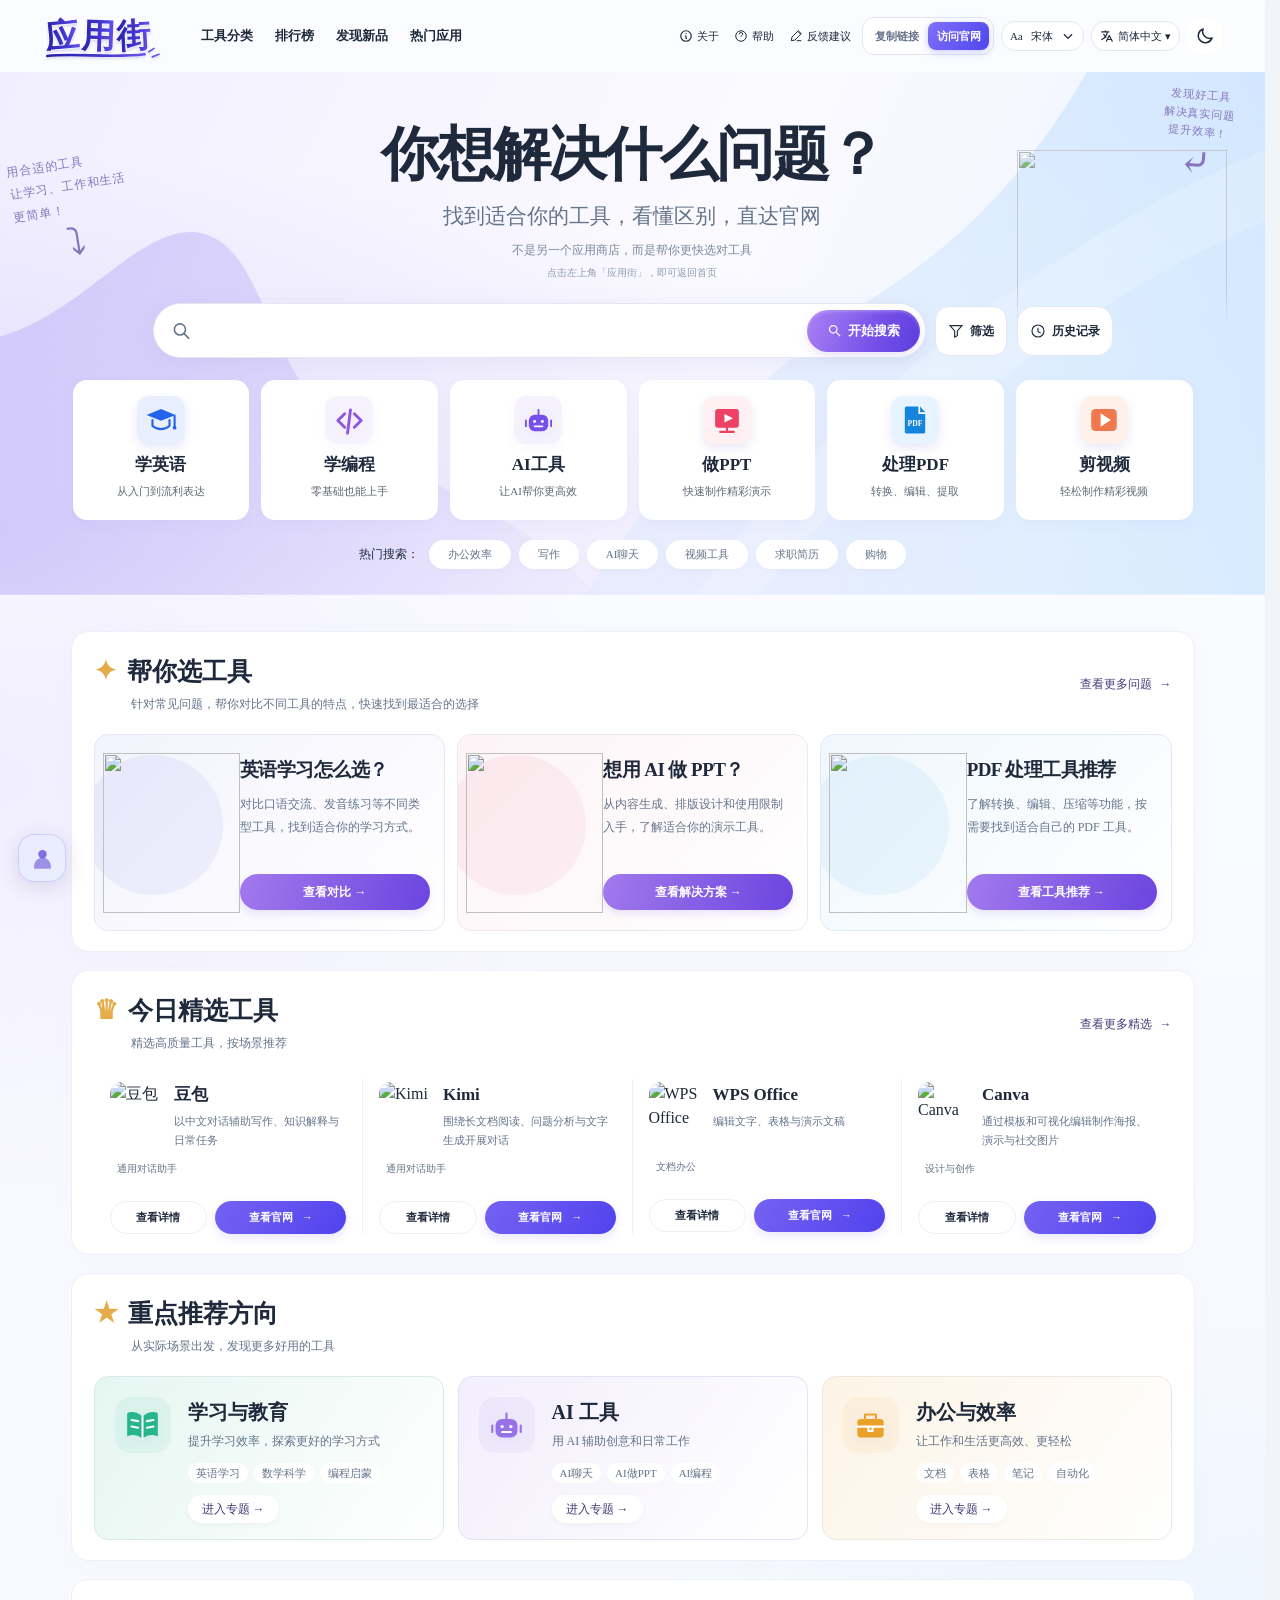
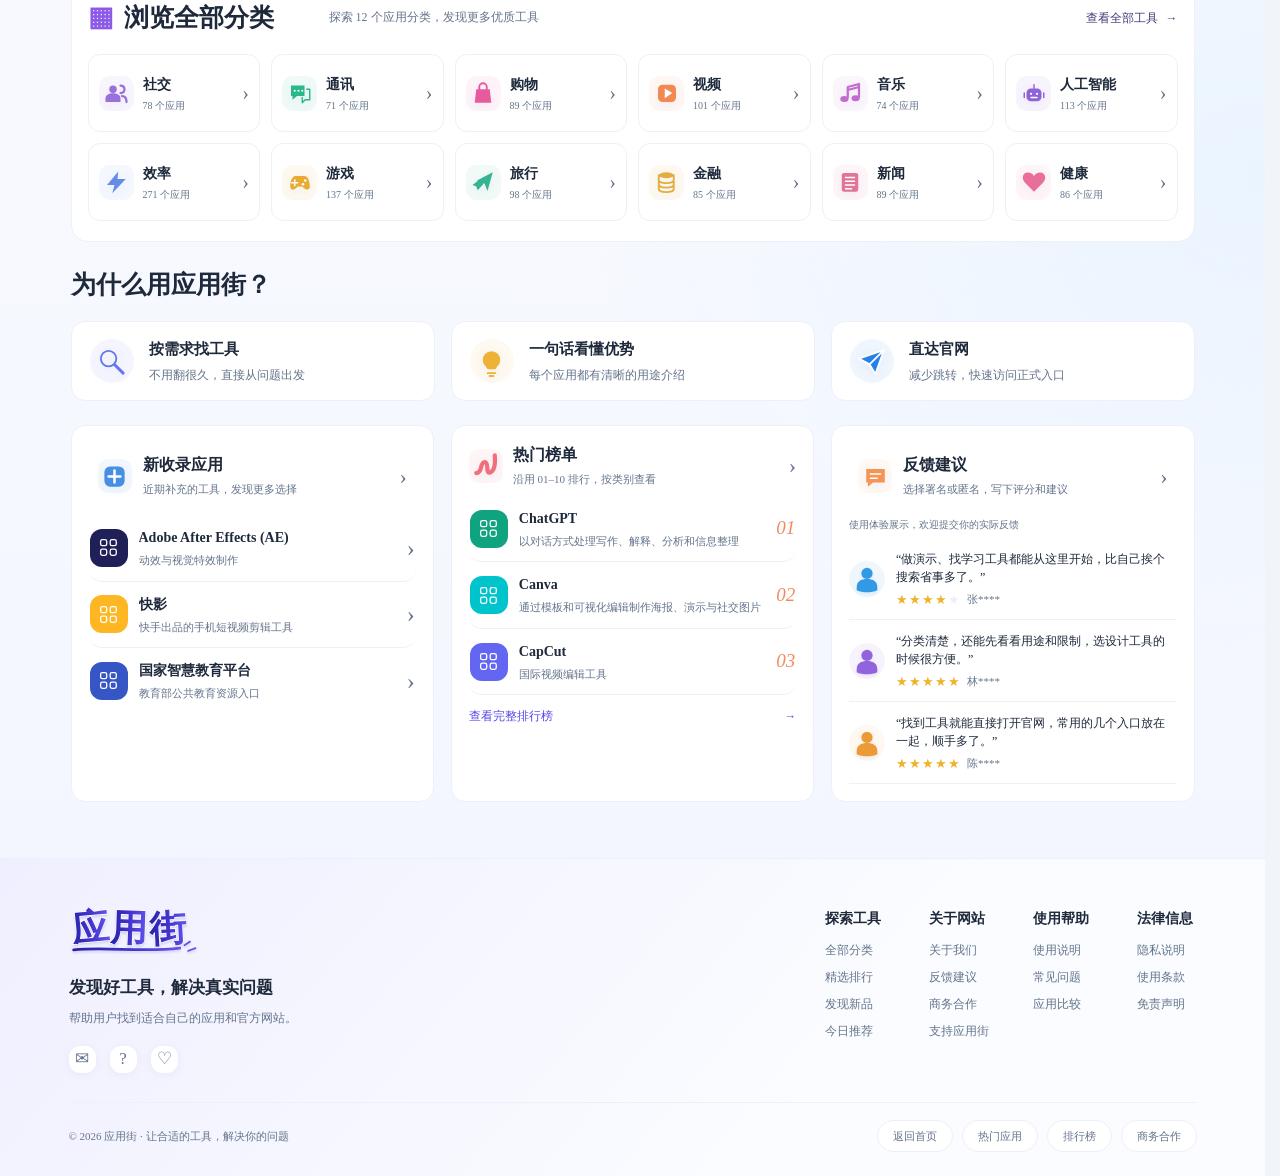
==== index.html @ 18d5fc71 "Add files via upload" ====
<!doctype html><html lang="zh"><head><meta charset="utf-8"><meta name="viewport" content="width=device-width,initial-scale=1"><meta name="appstreet-manifest" content="/assets/data/manifest-246caafa457c680b.json"><meta name="description" content="应用街汇集 AI、办公、学习、设计及生活应用。按需求搜索、比较用途与优缺点，直达应用官网。"><title>应用街 · 按需求找到合适的工具</title><link rel="icon" href="[data-uri]" type="image/png" sizes="32x32"><link rel="icon" href="[data-uri]" type="image/svg+xml"><link rel="apple-touch-icon" href="[data-uri]" sizes="180x180"><style>.app-boot{--boot-bg:#fafaff;--boot-wash:#ede9ff;--boot-ink:#6d6880;--boot-brand-start:#2720aa;--boot-brand-middle:#4335ce;--boot-brand-end:#6654ed;--boot-brand-outline:#fff;min-height:100vh;box-sizing:border-box;margin:0;padding:28px;display:flex;flex-direction:column;justify-content:center;align-items:center;gap:18px;background:radial-gradient(ellipse at 50% 47%,var(--boot-wash),transparent 54%),var(--boot-bg);color:var(--boot-ink);font:14px/1.7 'Songti SC','STSong',serif;text-align:center}
#app-loader{position:fixed;inset:0;z-index:20000;opacity:1;transition:opacity 180ms ease-out}#app-loader.is-leaving{opacity:0;pointer-events:none}.app-boot-logo{position:relative;width:96px;max-width:35vw;animation:app-boot-breathe 2.4s ease-in-out infinite}.app-boot-logo svg{display:block;width:100%;height:auto;filter:drop-shadow(0 4px 10px #6854c917)}.app-boot-logo:before{content:'';position:absolute;inset:-35px -14px;border-radius:50%;background:radial-gradient(ellipse,#a69af926,transparent 67%);z-index:-1}.app-boot p{margin:0}.app-boot-track{width:136px;max-width:48vw;height:3px;overflow:hidden;border-radius:6px;background:#a99ee531}.app-boot-track span{display:block;width:48px;height:100%;border-radius:inherit;background:linear-gradient(90deg,#a697f8,#6552e4);animation:app-boot-flow 1.55s ease-in-out infinite}.app-boot-dots{display:inline-flex;gap:3px;margin-left:3px}.app-boot-dots i{width:3px;height:3px;background:currentColor;border-radius:50%;animation:app-boot-dot 1.35s ease-in-out infinite}.app-boot-dots i:nth-child(2){animation-delay:.18s}.app-boot-dots i:nth-child(3){animation-delay:.36s}.app-boot-error .app-boot-logo{animation:none}.app-boot-error strong{font-size:18px;color:var(--boot-brand-start)}.app-boot-error button{border:1px solid #8b7bef;background:transparent;color:var(--boot-brand-start);padding:10px 22px;font:inherit;border-radius:16px;cursor:pointer}.app-boot-error button:focus-visible{outline:2px solid #8b7bef;outline-offset:4px}
[data-boot-theme="0"] .app-boot,[data-boot-theme="2"] .app-boot,[data-boot-theme="3"] .app-boot,[data-boot-theme="4"] .app-boot{--boot-bg:#171827;--boot-wash:#25253b;--boot-ink:#c4c1dc;--boot-brand-start:#eeeaff;--boot-brand-middle:#c3bbff;--boot-brand-end:#a19aff;--boot-brand-outline:#26243c}[data-boot-theme="2"] .app-boot{--boot-bg:#0c2030;--boot-wash:#15384c}[data-boot-theme="3"] .app-boot{--boot-bg:#21162e;--boot-wash:#362347}[data-boot-theme="4"] .app-boot{--boot-bg:#172433;--boot-wash:#25384e}
@keyframes app-boot-breathe{0%,100%{transform:translateY(0) scale(1)}50%{transform:translateY(-3px) scale(1.025)}}@keyframes app-boot-flow{0%{transform:translateX(-50px);opacity:.3}35%,65%{opacity:1}100%{transform:translateX(140px);opacity:.3}}@keyframes app-boot-dot{0%,75%,100%{opacity:.25}35%{opacity:1}}@media(prefers-reduced-motion:reduce){.app-boot-logo,.app-boot-track span,.app-boot-dots i{animation:none!important}.app-boot-track span{width:45%;margin:0 auto}#app-loader{transition:none}}
</style><script>try{var t=localStorage.getItem("appstreet.theme.v1");if(t!==null)document.documentElement.setAttribute("data-boot-theme",t);}catch(e){}if("scrollRestoration" in history)history.scrollRestoration="manual";window.scrollTo(0,0);</script><style>*, ::before, ::after {
  --tw-border-spacing-x: 0;
  --tw-border-spacing-y: 0;
  --tw-translate-x: 0;
  --tw-translate-y: 0;
  --tw-rotate: 0;
  --tw-skew-x: 0;
  --tw-skew-y: 0;
  --tw-scale-x: 1;
  --tw-scale-y: 1;
  --tw-pan-x:  ;
  --tw-pan-y:  ;
  --tw-pinch-zoom:  ;
  --tw-scroll-snap-strictness: proximity;
  --tw-gradient-from-position:  ;
  --tw-gradient-via-position:  ;
  --tw-gradient-to-position:  ;
  --tw-ordinal:  ;
  --tw-slashed-zero:  ;
  --tw-numeric-figure:  ;
  --tw-numeric-spacing:  ;
  --tw-numeric-fraction:  ;
  --tw-ring-inset:  ;
  --tw-ring-offset-width: 0px;
  --tw-ring-offset-color: #fff;
  --tw-ring-color: rgb(59 130 246 / 0.5);
  --tw-ring-offset-shadow: 0 0 #0000;
  --tw-ring-shadow: 0 0 #0000;
  --tw-shadow: 0 0 #0000;
  --tw-shadow-colored: 0 0 #0000;
  --tw-blur:  ;
  --tw-brightness:  ;
  --tw-contrast:  ;
  --tw-grayscale:  ;
  --tw-hue-rotate:  ;
  --tw-invert:  ;
  --tw-saturate:  ;
  --tw-sepia:  ;
  --tw-drop-shadow:  ;
  --tw-backdrop-blur:  ;
  --tw-backdrop-brightness:  ;
  --tw-backdrop-contrast:  ;
  --tw-backdrop-grayscale:  ;
  --tw-backdrop-hue-rotate:  ;
  --tw-backdrop-invert:  ;
  --tw-backdrop-opacity:  ;
  --tw-backdrop-saturate:  ;
  --tw-backdrop-sepia:  ;
  --tw-contain-size:  ;
  --tw-contain-layout:  ;
  --tw-contain-paint:  ;
  --tw-contain-style:  ;
}

::backdrop {
  --tw-border-spacing-x: 0;
  --tw-border-spacing-y: 0;
  --tw-translate-x: 0;
  --tw-translate-y: 0;
  --tw-rotate: 0;
  --tw-skew-x: 0;
  --tw-skew-y: 0;
  --tw-scale-x: 1;
  --tw-scale-y: 1;
  --tw-pan-x:  ;
  --tw-pan-y:  ;
  --tw-pinch-zoom:  ;
  --tw-scroll-snap-strictness: proximity;
  --tw-gradient-from-position:  ;
  --tw-gradient-via-position:  ;
  --tw-gradient-to-position:  ;
  --tw-ordinal:  ;
  --tw-slashed-zero:  ;
  --tw-numeric-figure:  ;
  --tw-numeric-spacing:  ;
  --tw-numeric-fraction:  ;
  --tw-ring-inset:  ;
  --tw-ring-offset-width: 0px;
  --tw-ring-offset-color: #fff;
  --tw-ring-color: rgb(59 130 246 / 0.5);
  --tw-ring-offset-shadow: 0 0 #0000;
  --tw-ring-shadow: 0 0 #0000;
  --tw-shadow: 0 0 #0000;
  --tw-shadow-colored: 0 0 #0000;
  --tw-blur:  ;
  --tw-brightness:  ;
  --tw-contrast:  ;
  --tw-grayscale:  ;
  --tw-hue-rotate:  ;
  --tw-invert:  ;
  --tw-saturate:  ;
  --tw-sepia:  ;
  --tw-drop-shadow:  ;
  --tw-backdrop-blur:  ;
  --tw-backdrop-brightness:  ;
  --tw-backdrop-contrast:  ;
  --tw-backdrop-grayscale:  ;
  --tw-backdrop-hue-rotate:  ;
  --tw-backdrop-invert:  ;
  --tw-backdrop-opacity:  ;
  --tw-backdrop-saturate:  ;
  --tw-backdrop-sepia:  ;
  --tw-contain-size:  ;
  --tw-contain-layout:  ;
  --tw-contain-paint:  ;
  --tw-contain-style:  ;
}/*
! tailwindcss v3.4.17 | MIT License | https://tailwindcss.com
*//*
1. Prevent padding and border from affecting element width. (https://github.com/mozdevs/cssremedy/issues/4)
2. Allow adding a border to an element by just adding a border-width. (https://github.com/tailwindcss/tailwindcss/pull/116)
*/

*,
::before,
::after {
  box-sizing: border-box; /* 1 */
  border-width: 0; /* 2 */
  border-style: solid; /* 2 */
  border-color: #e5e7eb; /* 2 */
}

::before,
::after {
  --tw-content: '';
}

/*
1. Use a consistent sensible line-height in all browsers.
2. Prevent adjustments of font size after orientation changes in iOS.
3. Use a more readable tab size.
4. Use the user's configured `sans` font-family by default.
5. Use the user's configured `sans` font-feature-settings by default.
6. Use the user's configured `sans` font-variation-settings by default.
7. Disable tap highlights on iOS
*/

html,
:host {
  line-height: 1.5; /* 1 */
  -webkit-text-size-adjust: 100%; /* 2 */
  -moz-tab-size: 4; /* 3 */
  tab-size: 4; /* 3 */
  font-family: ui-sans-serif, system-ui, sans-serif, "Apple Color Emoji", "Segoe UI Emoji", "Segoe UI Symbol", "Noto Color Emoji"; /* 4 */
  font-feature-settings: normal; /* 5 */
  font-variation-settings: normal; /* 6 */
  -webkit-tap-highlight-color: transparent; /* 7 */
}

/*
1. Remove the margin in all browsers.
2. Inherit line-height from `html` so users can set them as a class directly on the `html` element.
*/

body {
  margin: 0; /* 1 */
  line-height: inherit; /* 2 */
}

/*
1. Add the correct height in Firefox.
2. Correct the inheritance of border color in Firefox. (https://bugzilla.mozilla.org/show_bug.cgi?id=190655)
3. Ensure horizontal rules are visible by default.
*/

hr {
  height: 0; /* 1 */
  color: inherit; /* 2 */
  border-top-width: 1px; /* 3 */
}

/*
Add the correct text decoration in Chrome, Edge, and Safari.
*/

abbr:where([title]) {
  text-decoration: underline dotted;
}

/*
Remove the default font size and weight for headings.
*/

h1,
h2,
h3,
h4,
h5,
h6 {
  font-size: inherit;
  font-weight: inherit;
}

/*
Reset links to optimize for opt-in styling instead of opt-out.
*/

a {
  color: inherit;
  text-decoration: inherit;
}

/*
Add the correct font weight in Edge and Safari.
*/

b,
strong {
  font-weight: bolder;
}

/*
1. Use the user's configured `mono` font-family by default.
2. Use the user's configured `mono` font-feature-settings by default.
3. Use the user's configured `mono` font-variation-settings by default.
4. Correct the odd `em` font sizing in all browsers.
*/

code,
kbd,
samp,
pre {
  font-family: ui-monospace, SFMono-Regular, Menlo, Monaco, Consolas, "Liberation Mono", "Courier New", monospace; /* 1 */
  font-feature-settings: normal; /* 2 */
  font-variation-settings: normal; /* 3 */
  font-size: 1em; /* 4 */
}

/*
Add the correct font size in all browsers.
*/

small {
  font-size: 80%;
}

/*
Prevent `sub` and `sup` elements from affecting the line height in all browsers.
*/

sub,
sup {
  font-size: 75%;
  line-height: 0;
  position: relative;
  vertical-align: baseline;
}

sub {
  bottom: -0.25em;
}

sup {
  top: -0.5em;
}

/*
1. Remove text indentation from table contents in Chrome and Safari. (https://bugs.chromium.org/p/chromium/issues/detail?id=999088, https://bugs.webkit.org/show_bug.cgi?id=201297)
2. Correct table border color inheritance in all Chrome and Safari. (https://bugs.chromium.org/p/chromium/issues/detail?id=935729, https://bugs.webkit.org/show_bug.cgi?id=195016)
3. Remove gaps between table borders by default.
*/

table {
  text-indent: 0; /* 1 */
  border-color: inherit; /* 2 */
  border-collapse: collapse; /* 3 */
}

/*
1. Change the font styles in all browsers.
2. Remove the margin in Firefox and Safari.
3. Remove default padding in all browsers.
*/

button,
input,
optgroup,
select,
textarea {
  font-family: inherit; /* 1 */
  font-feature-settings: inherit; /* 1 */
  font-variation-settings: inherit; /* 1 */
  font-size: 100%; /* 1 */
  font-weight: inherit; /* 1 */
  line-height: inherit; /* 1 */
  letter-spacing: inherit; /* 1 */
  color: inherit; /* 1 */
  margin: 0; /* 2 */
  padding: 0; /* 3 */
}

/*
Remove the inheritance of text transform in Edge and Firefox.
*/

button,
select {
  text-transform: none;
}

/*
1. Correct the inability to style clickable types in iOS and Safari.
2. Remove default button styles.
*/

button,
input:where([type='button']),
input:where([type='reset']),
input:where([type='submit']) {
  -webkit-appearance: button; /* 1 */
  background-color: transparent; /* 2 */
  background-image: none; /* 2 */
}

/*
Use the modern Firefox focus style for all focusable elements.
*/

:-moz-focusring {
  outline: auto;
}

/*
Remove the additional `:invalid` styles in Firefox. (https://github.com/mozilla/gecko-dev/blob/2f9eacd9d3d995c937b4251a5557d95d494c9be1/layout/style/res/forms.css#L728-L737)
*/

:-moz-ui-invalid {
  box-shadow: none;
}

/*
Add the correct vertical alignment in Chrome and Firefox.
*/

progress {
  vertical-align: baseline;
}

/*
Correct the cursor style of increment and decrement buttons in Safari.
*/

::-webkit-inner-spin-button,
::-webkit-outer-spin-button {
  height: auto;
}

/*
1. Correct the odd appearance in Chrome and Safari.
2. Correct the outline style in Safari.
*/

[type='search'] {
  -webkit-appearance: textfield; /* 1 */
  outline-offset: -2px; /* 2 */
}

/*
Remove the inner padding in Chrome and Safari on macOS.
*/

::-webkit-search-decoration {
  -webkit-appearance: none;
}

/*
1. Correct the inability to style clickable types in iOS and Safari.
2. Change font properties to `inherit` in Safari.
*/

::-webkit-file-upload-button {
  -webkit-appearance: button; /* 1 */
  font: inherit; /* 2 */
}

/*
Add the correct display in Chrome and Safari.
*/

summary {
  display: list-item;
}

/*
Removes the default spacing and border for appropriate elements.
*/

blockquote,
dl,
dd,
h1,
h2,
h3,
h4,
h5,
h6,
hr,
figure,
p,
pre {
  margin: 0;
}

fieldset {
  margin: 0;
  padding: 0;
}

legend {
  padding: 0;
}

ol,
ul,
menu {
  list-style: none;
  margin: 0;
  padding: 0;
}

/*
Reset default styling for dialogs.
*/
dialog {
  padding: 0;
}

/*
Prevent resizing textareas horizontally by default.
*/

textarea {
  resize: vertical;
}

/*
1. Reset the default placeholder opacity in Firefox. (https://github.com/tailwindlabs/tailwindcss/issues/3300)
2. Set the default placeholder color to the user's configured gray 400 color.
*/

input::placeholder,
textarea::placeholder {
  opacity: 1; /* 1 */
  color: #9ca3af; /* 2 */
}

/*
Set the default cursor for buttons.
*/

button,
[role="button"] {
  cursor: pointer;
}

/*
Make sure disabled buttons don't get the pointer cursor.
*/
:disabled {
  cursor: default;
}

/*
1. Make replaced elements `display: block` by default. (https://github.com/mozdevs/cssremedy/issues/14)
2. Add `vertical-align: middle` to align replaced elements more sensibly by default. (https://github.com/jensimmons/cssremedy/issues/14#issuecomment-634934210)
   This can trigger a poorly considered lint error in some tools but is included by design.
*/

img,
svg,
video,
canvas,
audio,
iframe,
embed,
object {
  display: block; /* 1 */
  vertical-align: middle; /* 2 */
}

/*
Constrain images and videos to the parent width and preserve their intrinsic aspect ratio. (https://github.com/mozdevs/cssremedy/issues/14)
*/

img,
video {
  max-width: 100%;
  height: auto;
}

/* Make elements with the HTML hidden attribute stay hidden by default */
[hidden]:where(:not([hidden="until-found"])) {
  display: none;
}.container {
  width: 100%;
}@media (min-width: 640px) {

  .container {
    max-width: 640px;
  }
}@media (min-width: 768px) {

  .container {
    max-width: 768px;
  }
}@media (min-width: 1024px) {

  .container {
    max-width: 1024px;
  }
}@media (min-width: 1280px) {

  .container {
    max-width: 1280px;
  }
}@media (min-width: 1536px) {

  .container {
    max-width: 1536px;
  }
}.sr-only {
  position: absolute;
  width: 1px;
  height: 1px;
  padding: 0;
  margin: -1px;
  overflow: hidden;
  clip: rect(0, 0, 0, 0);
  white-space: nowrap;
  border-width: 0;
}.pointer-events-none {
  pointer-events: none;
}.\!visible {
  visibility: visible !important;
}.visible {
  visibility: visible;
}.static {
  position: static;
}.fixed {
  position: fixed;
}.absolute {
  position: absolute;
}.relative {
  position: relative;
}.sticky {
  position: sticky;
}.bottom-3 {
  bottom: 0.75rem;
}.left-3 {
  left: 0.75rem;
}.right-0 {
  right: 0px;
}.right-3 {
  right: 0.75rem;
}.top-0 {
  top: 0px;
}.top-1\/2 {
  top: 50%;
}.top-full {
  top: 100%;
}.isolate {
  isolation: isolate;
}.z-10 {
  z-index: 10;
}.z-30 {
  z-index: 30;
}.z-40 {
  z-index: 40;
}.z-50 {
  z-index: 50;
}.mx-auto {
  margin-left: auto;
  margin-right: auto;
}.my-4 {
  margin-top: 1rem;
  margin-bottom: 1rem;
}.my-8 {
  margin-top: 2rem;
  margin-bottom: 2rem;
}.mb-1 {
  margin-bottom: 0.25rem;
}.mb-2 {
  margin-bottom: 0.5rem;
}.mb-3 {
  margin-bottom: 0.75rem;
}.mb-4 {
  margin-bottom: 1rem;
}.mb-5 {
  margin-bottom: 1.25rem;
}.mb-6 {
  margin-bottom: 1.5rem;
}.mb-8 {
  margin-bottom: 2rem;
}.ml-2 {
  margin-left: 0.5rem;
}.ml-auto {
  margin-left: auto;
}.mt-1 {
  margin-top: 0.25rem;
}.mt-2 {
  margin-top: 0.5rem;
}.mt-3 {
  margin-top: 0.75rem;
}.mt-4 {
  margin-top: 1rem;
}.mt-5 {
  margin-top: 1.25rem;
}.line-clamp-2 {
  overflow: hidden;
  display: -webkit-box;
  -webkit-box-orient: vertical;
  -webkit-line-clamp: 2;
}.block {
  display: block;
}.inline-block {
  display: inline-block;
}.flex {
  display: flex;
}.inline-flex {
  display: inline-flex;
}.table {
  display: table;
}.flow-root {
  display: flow-root;
}.grid {
  display: grid;
}.hidden {
  display: none;
}.h-1 {
  height: 0.25rem;
}.h-10 {
  height: 2.5rem;
}.h-16 {
  height: 4rem;
}.h-24 {
  height: 6rem;
}.h-28 {
  height: 7rem;
}.h-3\.5 {
  height: 0.875rem;
}.h-4 {
  height: 1rem;
}.h-48 {
  height: 12rem;
}.h-6 {
  height: 1.5rem;
}.h-7 {
  height: 1.75rem;
}.h-8 {
  height: 2rem;
}.h-9 {
  height: 2.25rem;
}.max-h-80 {
  max-height: 20rem;
}.min-h-\[44px\] {
  min-height: 44px;
}.min-h-screen {
  min-height: 100vh;
}.w-10 {
  width: 2.5rem;
}.w-16 {
  width: 4rem;
}.w-28 {
  width: 7rem;
}.w-3\.5 {
  width: 0.875rem;
}.w-4 {
  width: 1rem;
}.w-6 {
  width: 1.5rem;
}.w-7 {
  width: 1.75rem;
}.w-8 {
  width: 2rem;
}.w-9 {
  width: 2.25rem;
}.w-full {
  width: 100%;
}.min-w-0 {
  min-width: 0px;
}.min-w-\[68px\] {
  min-width: 68px;
}.min-w-\[96px\] {
  min-width: 96px;
}.max-w-32 {
  max-width: 8rem;
}.max-w-5xl {
  max-width: 64rem;
}.max-w-7xl {
  max-width: 80rem;
}.max-w-\[calc\(100vw-24px\)\] {
  max-width: calc(100vw - 24px);
}.flex-1 {
  flex: 1 1 0%;
}.flex-shrink-0 {
  flex-shrink: 0;
}.shrink-0 {
  flex-shrink: 0;
}.-translate-y-1\/2 {
  --tw-translate-y: -50%;
  transform: translate(var(--tw-translate-x), var(--tw-translate-y)) rotate(var(--tw-rotate)) skewX(var(--tw-skew-x)) skewY(var(--tw-skew-y)) scaleX(var(--tw-scale-x)) scaleY(var(--tw-scale-y));
}.transform {
  transform: translate(var(--tw-translate-x), var(--tw-translate-y)) rotate(var(--tw-rotate)) skewX(var(--tw-skew-x)) skewY(var(--tw-skew-y)) scaleX(var(--tw-scale-x)) scaleY(var(--tw-scale-y));
}.cursor-pointer {
  cursor: pointer;
}.resize {
  resize: both;
}.grid-cols-1 {
  grid-template-columns: repeat(1, minmax(0, 1fr));
}.grid-cols-2 {
  grid-template-columns: repeat(2, minmax(0, 1fr));
}.grid-cols-\[auto_minmax\(0\2c 1fr\)\] {
  grid-template-columns: auto minmax(0,1fr);
}.flex-row {
  flex-direction: row;
}.flex-col {
  flex-direction: column;
}.flex-wrap {
  flex-wrap: wrap;
}.flex-nowrap {
  flex-wrap: nowrap;
}.items-start {
  align-items: flex-start;
}.items-end {
  align-items: flex-end;
}.items-center {
  align-items: center;
}.items-stretch {
  align-items: stretch;
}.justify-end {
  justify-content: flex-end;
}.justify-center {
  justify-content: center;
}.justify-between {
  justify-content: space-between;
}.gap-1 {
  gap: 0.25rem;
}.gap-1\.5 {
  gap: 0.375rem;
}.gap-2 {
  gap: 0.5rem;
}.gap-3 {
  gap: 0.75rem;
}.gap-4 {
  gap: 1rem;
}.gap-5 {
  gap: 1.25rem;
}.gap-x-8 {
  column-gap: 2rem;
}.gap-y-6 {
  row-gap: 1.5rem;
}.self-end {
  align-self: flex-end;
}.overflow-hidden {
  overflow: hidden;
}.overflow-x-auto {
  overflow-x: auto;
}.overflow-y-auto {
  overflow-y: auto;
}.overflow-x-hidden {
  overflow-x: hidden;
}.truncate {
  overflow: hidden;
  text-overflow: ellipsis;
  white-space: nowrap;
}.whitespace-nowrap {
  white-space: nowrap;
}.break-words {
  overflow-wrap: break-word;
}.break-all {
  word-break: break-all;
}.rounded {
  border-radius: 0.25rem;
}.rounded-2xl {
  border-radius: 1rem;
}.rounded-3xl {
  border-radius: 1.5rem;
}.rounded-full {
  border-radius: 9999px;
}.rounded-lg {
  border-radius: 0.5rem;
}.rounded-xl {
  border-radius: 0.75rem;
}.border {
  border-width: 1px;
}.border-b {
  border-bottom-width: 1px;
}.border-t {
  border-top-width: 1px;
}.bg-indigo-400 {
  --tw-bg-opacity: 1;
  background-color: rgb(129 140 248 / var(--tw-bg-opacity, 1));
}.p-0 {
  padding: 0px;
}.p-1 {
  padding: 0.25rem;
}.p-2 {
  padding: 0.5rem;
}.p-3 {
  padding: 0.75rem;
}.p-4 {
  padding: 1rem;
}.p-5 {
  padding: 1.25rem;
}.p-6 {
  padding: 1.5rem;
}.p-7 {
  padding: 1.75rem;
}.px-2 {
  padding-left: 0.5rem;
  padding-right: 0.5rem;
}.px-3 {
  padding-left: 0.75rem;
  padding-right: 0.75rem;
}.px-3\.5 {
  padding-left: 0.875rem;
  padding-right: 0.875rem;
}.px-4 {
  padding-left: 1rem;
  padding-right: 1rem;
}.px-5 {
  padding-left: 1.25rem;
  padding-right: 1.25rem;
}.px-6 {
  padding-left: 1.5rem;
  padding-right: 1.5rem;
}.py-0\.5 {
  padding-top: 0.125rem;
  padding-bottom: 0.125rem;
}.py-1 {
  padding-top: 0.25rem;
  padding-bottom: 0.25rem;
}.py-1\.5 {
  padding-top: 0.375rem;
  padding-bottom: 0.375rem;
}.py-16 {
  padding-top: 4rem;
  padding-bottom: 4rem;
}.py-2 {
  padding-top: 0.5rem;
  padding-bottom: 0.5rem;
}.py-2\.5 {
  padding-top: 0.625rem;
  padding-bottom: 0.625rem;
}.py-24 {
  padding-top: 6rem;
  padding-bottom: 6rem;
}.py-3 {
  padding-top: 0.75rem;
  padding-bottom: 0.75rem;
}.py-4 {
  padding-top: 1rem;
  padding-bottom: 1rem;
}.py-6 {
  padding-top: 1.5rem;
  padding-bottom: 1.5rem;
}.py-8 {
  padding-top: 2rem;
  padding-bottom: 2rem;
}.pb-2 {
  padding-bottom: 0.5rem;
}.pb-5 {
  padding-bottom: 1.25rem;
}.pl-10 {
  padding-left: 2.5rem;
}.pr-3 {
  padding-right: 0.75rem;
}.pr-4 {
  padding-right: 1rem;
}.pt-3 {
  padding-top: 0.75rem;
}.pt-4 {
  padding-top: 1rem;
}.pt-5 {
  padding-top: 1.25rem;
}.text-left {
  text-align: left;
}.text-center {
  text-align: center;
}.text-2xl {
  font-size: 1.5rem;
  line-height: 2rem;
}.text-3xl {
  font-size: 1.875rem;
  line-height: 2.25rem;
}.text-base {
  font-size: 1rem;
  line-height: 1.5rem;
}.text-lg {
  font-size: 1.125rem;
  line-height: 1.75rem;
}.text-sm {
  font-size: 0.875rem;
  line-height: 1.25rem;
}.text-xl {
  font-size: 1.25rem;
  line-height: 1.75rem;
}.text-xs {
  font-size: 0.75rem;
  line-height: 1rem;
}.font-black {
  font-weight: 900;
}.font-bold {
  font-weight: 700;
}.font-medium {
  font-weight: 500;
}.font-semibold {
  font-weight: 600;
}.leading-5 {
  line-height: 1.25rem;
}.leading-6 {
  line-height: 1.5rem;
}.leading-7 {
  line-height: 1.75rem;
}.leading-snug {
  line-height: 1.375;
}.leading-tight {
  line-height: 1.25;
}.tracking-widest {
  letter-spacing: 0.1em;
}.text-amber-700 {
  --tw-text-opacity: 1;
  color: rgb(180 83 9 / var(--tw-text-opacity, 1));
}.text-indigo-500 {
  --tw-text-opacity: 1;
  color: rgb(99 102 241 / var(--tw-text-opacity, 1));
}.text-white {
  --tw-text-opacity: 1;
  color: rgb(255 255 255 / var(--tw-text-opacity, 1));
}.underline {
  text-decoration-line: underline;
}.opacity-40 {
  opacity: 0.4;
}.shadow-2xl {
  --tw-shadow: 0 25px 50px -12px rgb(0 0 0 / 0.25);
  --tw-shadow-colored: 0 25px 50px -12px var(--tw-shadow-color);
  box-shadow: var(--tw-ring-offset-shadow, 0 0 #0000), var(--tw-ring-shadow, 0 0 #0000), var(--tw-shadow);
}.shadow-md {
  --tw-shadow: 0 4px 6px -1px rgb(0 0 0 / 0.1), 0 2px 4px -2px rgb(0 0 0 / 0.1);
  --tw-shadow-colored: 0 4px 6px -1px var(--tw-shadow-color), 0 2px 4px -2px var(--tw-shadow-color);
  box-shadow: var(--tw-ring-offset-shadow, 0 0 #0000), var(--tw-ring-shadow, 0 0 #0000), var(--tw-shadow);
}.shadow-sm {
  --tw-shadow: 0 1px 2px 0 rgb(0 0 0 / 0.05);
  --tw-shadow-colored: 0 1px 2px 0 var(--tw-shadow-color);
  box-shadow: var(--tw-ring-offset-shadow, 0 0 #0000), var(--tw-ring-shadow, 0 0 #0000), var(--tw-shadow);
}.shadow-xl {
  --tw-shadow: 0 20px 25px -5px rgb(0 0 0 / 0.1), 0 8px 10px -6px rgb(0 0 0 / 0.1);
  --tw-shadow-colored: 0 20px 25px -5px var(--tw-shadow-color), 0 8px 10px -6px var(--tw-shadow-color);
  box-shadow: var(--tw-ring-offset-shadow, 0 0 #0000), var(--tw-ring-shadow, 0 0 #0000), var(--tw-shadow);
}.outline-none {
  outline: 2px solid transparent;
  outline-offset: 2px;
}.outline {
  outline-style: solid;
}.blur {
  --tw-blur: blur(8px);
  filter: var(--tw-blur) var(--tw-brightness) var(--tw-contrast) var(--tw-grayscale) var(--tw-hue-rotate) var(--tw-invert) var(--tw-saturate) var(--tw-sepia) var(--tw-drop-shadow);
}.drop-shadow {
  --tw-drop-shadow: drop-shadow(0 1px 2px rgb(0 0 0 / 0.1)) drop-shadow(0 1px 1px rgb(0 0 0 / 0.06));
  filter: var(--tw-blur) var(--tw-brightness) var(--tw-contrast) var(--tw-grayscale) var(--tw-hue-rotate) var(--tw-invert) var(--tw-saturate) var(--tw-sepia) var(--tw-drop-shadow);
}.filter {
  filter: var(--tw-blur) var(--tw-brightness) var(--tw-contrast) var(--tw-grayscale) var(--tw-hue-rotate) var(--tw-invert) var(--tw-saturate) var(--tw-sepia) var(--tw-drop-shadow);
}.transition {
  transition-property: color, background-color, border-color, text-decoration-color, fill, stroke, opacity, box-shadow, transform, filter, backdrop-filter;
  transition-timing-function: cubic-bezier(0.4, 0, 0.2, 1);
  transition-duration: 150ms;
}.transition-all {
  transition-property: all;
  transition-timing-function: cubic-bezier(0.4, 0, 0.2, 1);
  transition-duration: 150ms;
}.transition-colors {
  transition-property: color, background-color, border-color, text-decoration-color, fill, stroke;
  transition-timing-function: cubic-bezier(0.4, 0, 0.2, 1);
  transition-duration: 150ms;
}.transition-opacity {
  transition-property: opacity;
  transition-timing-function: cubic-bezier(0.4, 0, 0.2, 1);
  transition-duration: 150ms;
}.transition-transform {
  transition-property: transform;
  transition-timing-function: cubic-bezier(0.4, 0, 0.2, 1);
  transition-duration: 150ms;
}.ease-out {
  transition-timing-function: cubic-bezier(0, 0, 0.2, 1);
}.hover\:-translate-y-0\.5:hover {
  --tw-translate-y: -0.125rem;
  transform: translate(var(--tw-translate-x), var(--tw-translate-y)) rotate(var(--tw-rotate)) skewX(var(--tw-skew-x)) skewY(var(--tw-skew-y)) scaleX(var(--tw-scale-x)) scaleY(var(--tw-scale-y));
}.hover\:bg-indigo-500:hover {
  --tw-bg-opacity: 1;
  background-color: rgb(99 102 241 / var(--tw-bg-opacity, 1));
}.hover\:opacity-60:hover {
  opacity: 0.6;
}.hover\:opacity-75:hover {
  opacity: 0.75;
}.hover\:opacity-80:hover {
  opacity: 0.8;
}.hover\:opacity-90:hover {
  opacity: 0.9;
}.hover\:shadow-md:hover {
  --tw-shadow: 0 4px 6px -1px rgb(0 0 0 / 0.1), 0 2px 4px -2px rgb(0 0 0 / 0.1);
  --tw-shadow-colored: 0 4px 6px -1px var(--tw-shadow-color), 0 2px 4px -2px var(--tw-shadow-color);
  box-shadow: var(--tw-ring-offset-shadow, 0 0 #0000), var(--tw-ring-shadow, 0 0 #0000), var(--tw-shadow);
}.focus-visible\:ring-2:focus-visible {
  --tw-ring-offset-shadow: var(--tw-ring-inset) 0 0 0 var(--tw-ring-offset-width) var(--tw-ring-offset-color);
  --tw-ring-shadow: var(--tw-ring-inset) 0 0 0 calc(2px + var(--tw-ring-offset-width)) var(--tw-ring-color);
  box-shadow: var(--tw-ring-offset-shadow), var(--tw-ring-shadow), var(--tw-shadow, 0 0 #0000);
}.focus-visible\:ring-indigo-300:focus-visible {
  --tw-ring-opacity: 1;
  --tw-ring-color: rgb(165 180 252 / var(--tw-ring-opacity, 1));
}.focus-visible\:ring-offset-2:focus-visible {
  --tw-ring-offset-width: 2px;
}.disabled\:opacity-40:disabled {
  opacity: 0.4;
}@media (min-width: 640px) {

  .sm\:bottom-5 {
    bottom: 1.25rem;
  }

  .sm\:right-5 {
    right: 1.25rem;
  }

  .sm\:inline {
    display: inline;
  }

  .sm\:hidden {
    display: none;
  }

  .sm\:h-36 {
    height: 9rem;
  }

  .sm\:grid-cols-2 {
    grid-template-columns: repeat(2, minmax(0, 1fr));
  }

  .sm\:grid-cols-3 {
    grid-template-columns: repeat(3, minmax(0, 1fr));
  }

  .sm\:flex-row {
    flex-direction: row;
  }

  .sm\:gap-3 {
    gap: 0.75rem;
  }

  .sm\:self-center {
    align-self: center;
  }

  .sm\:p-12 {
    padding: 3rem;
  }

  .sm\:p-5 {
    padding: 1.25rem;
  }

  .sm\:p-6 {
    padding: 1.5rem;
  }

  .sm\:p-9 {
    padding: 2.25rem;
  }

  .sm\:px-3 {
    padding-left: 0.75rem;
    padding-right: 0.75rem;
  }

  .sm\:text-2xl {
    font-size: 1.5rem;
    line-height: 2rem;
  }

  .sm\:text-3xl {
    font-size: 1.875rem;
    line-height: 2.25rem;
  }

  .sm\:text-4xl {
    font-size: 2.25rem;
    line-height: 2.5rem;
  }

  .sm\:text-lg {
    font-size: 1.125rem;
    line-height: 1.75rem;
  }

  .sm\:text-sm {
    font-size: 0.875rem;
    line-height: 1.25rem;
  }
}@media (min-width: 768px) {

  .md\:col-span-2 {
    grid-column: span 2 / span 2;
  }

  .md\:grid-cols-2 {
    grid-template-columns: repeat(2, minmax(0, 1fr));
  }

  .md\:gap-6 {
    gap: 1.5rem;
  }
}@media (min-width: 1024px) {

  .lg\:grid-cols-2 {
    grid-template-columns: repeat(2, minmax(0, 1fr));
  }

  .lg\:grid-cols-6 {
    grid-template-columns: repeat(6, minmax(0, 1fr));
  }
}@media (min-width: 1280px) {

  .xl\:grid-cols-3 {
    grid-template-columns: repeat(3, minmax(0, 1fr));
  }
}

        [data-custom-font="true"], [data-custom-font="true"] * { font-family:var(--navigator-font) !important; }
        html { scrollbar-gutter: stable; background-color: var(--navigator-page-bg, #f1f5f9); }
        .site-surface { transition:none !important; }
        [data-settings-trigger]{transform:none!important}
        .header-about-control[aria-current="page"]{background:#818CF8!important;border-color:#818CF8!important;color:#fff!important}
        .header-help-control[aria-expanded="true"],.header-feedback-control[aria-expanded="true"],.header-sponsor-control[aria-expanded="true"]{background:#818CF8!important;border-color:#818CF8!important;color:#fff!important}

        /* Keep the layout width while allowing the modal backdrop to cover the viewport edge. */
        html:has(dialog[open]) { scrollbar-gutter:auto; padding-right:var(--modal-scrollbar-gap, 0px); }
        .app-detail-dialog::backdrop { background:rgba(15,23,42,.62); backdrop-filter:blur(6px); }
        .app-detail-dialog { overscroll-behavior:contain; }
        .app-info-dialog[open] { animation:app-details-open 220ms cubic-bezier(.22,1,.36,1) both; }
        .app-info-dialog[open]::backdrop { animation:app-details-backdrop-in 220ms ease both; }
        .app-info-dialog.is-closing[open] { animation:app-details-close 220ms ease both; pointer-events:none; }
        .app-info-dialog.is-closing[open]::backdrop { animation:app-details-backdrop-out 220ms ease both; }
        @keyframes app-details-open { from {opacity:0;transform:translateY(16px) scale(.97);} to {opacity:1;transform:translateY(0) scale(1);} }
        @keyframes app-details-close { from {opacity:1;transform:translateY(0) scale(1);} to {opacity:0;transform:translateY(12px) scale(.97);} }
        @keyframes app-details-backdrop-in { from {opacity:0;} to {opacity:1;} }
        @keyframes app-details-backdrop-out { from {opacity:1;} to {opacity:0;} }
        @media (prefers-reduced-motion:reduce) { .app-info-dialog[open],.app-info-dialog[open]::backdrop { animation:none; } }
        .compare-card-grid > [data-compare-card] { display:grid; grid-template-rows:subgrid; grid-row:span 6; row-gap:12px; }
        .compare-fields { display:contents; }
        @media (min-width: 768px) { .compare-card-grid[data-three="true"] { grid-template-columns:repeat(3,minmax(260px,1fr)); } }


        .site-title { line-height:0; }
        .brand-mark { display:block; width:144px; height:60px; filter:drop-shadow(0 2px 1px rgba(49,38,158,.14)); }
        .brand-mark text { font-family:'Songti SC','STSong','Noto Serif CJK SC',serif !important; font-weight:900; }
        .site-header { padding-top:24px; padding-bottom:12px; }
        .header-main { display:flex; align-items:center; flex-wrap:wrap; gap:10px 18px; margin-bottom:24px; }
        .header-nav-slot { display:flow-root; }
        .header-main.is-floating { position:fixed; top:10px; left:50%; transform:translateX(-50%); width:calc(100% - 64px); max-width:1180px; margin:0; padding:6px 14px; gap:8px 12px; border:1px solid var(--floating-nav-border); border-radius:32px; background:var(--floating-nav-bg); box-shadow:0 6px 22px rgba(24,32,64,.12); backdrop-filter:blur(20px); z-index:60; }
        .header-main.is-floating .brand-mark { width:96px; height:auto; }
        .header-main.is-floating .home-nav { margin-left:8px; gap:0; }
        .header-main.is-floating .home-options { margin-bottom:0; gap:8px; }
        .header-main.is-floating button { font-size:11px; padding:6px 8px; }
        @keyframes floating-nav-in { from { opacity:.45; transform:translate(-50%,-10px); } to { opacity:1; transform:translate(-50%,0); } }
        @media (max-width:639px) {
          .header-main.is-floating { top:8px; width:calc(100% - 20px); padding:8px 14px; border-radius:26px; }
          .header-main.is-floating[data-menu-open="true"] { max-height:calc(100svh - 24px); overflow-y:auto; }
        }
        @media (prefers-reduced-motion:reduce) { .header-main.is-floating { animation:none; } }
        .home-mobile-toggle { display:none; align-items:center; justify-content:center; width:44px; height:44px; padding:0; line-height:0; }
        .home-nav,.home-options { display:flex; }
        .home-nav { margin-left:20px; }
        .about-page { max-width:1080px; margin:0 auto; }
        .about-hero { min-height:340px; padding:52px 58px; display:flex; align-items:center; }
        .about-hero-inner { position:relative; z-index:1; max-width:760px; }
        .about-hero h2 { font-size:clamp(34px,4.2vw,56px); line-height:1.14; margin-bottom:20px; }
        .about-hero .about-intro { max-width:680px; font-size:16px; line-height:1.85; }
        .about-hero .about-actions { display:flex; flex-wrap:wrap; gap:12px; margin-top:28px; }
        .about-hero .about-actions button { min-height:46px; padding:0 20px; }
        .about-steps { padding:28px 32px; }
        .about-steps-grid { display:grid; grid-template-columns:repeat(3,minmax(0,1fr)); gap:28px; }
        .about-feature-grid { display:grid; grid-template-columns:repeat(2,minmax(0,1fr)); gap:16px; }
        .category-results-enter { animation:category-results-in 240ms cubic-bezier(.22,1,.36,1) both; }
        @keyframes category-results-in { from { opacity:.35; transform:translateY(8px); } to { opacity:1; transform:translateY(0); } }
        .results-motion-learn { animation:results-learn 260ms ease-out both; }
        .results-motion-slides { animation:results-slides 260ms ease-out both; }
        .results-motion-resume { animation:results-resume 260ms ease-out both; }
        .results-motion-sheets { animation:results-sheets 260ms ease-out both; }
        .results-motion-video { animation:results-video 260ms ease-out both; }
        .results-motion-pdf { animation:results-pdf 260ms ease-out both; }
        .results-motion-search { animation:results-search 260ms ease-out both; }
        .results-motion-category,.results-motion-shortcut { animation:results-category 260ms ease-out both; }
        @keyframes results-learn { from {opacity:.15;transform:translateY(14px)} to {opacity:1;transform:translateY(0)} }
        @keyframes results-slides { from {opacity:.15;transform:translateX(-18px)} to {opacity:1;transform:translateX(0)} }
        @keyframes results-resume { from {opacity:.15;transform:scale(.96)} to {opacity:1;transform:scale(1)} }
        @keyframes results-sheets { from {opacity:.15;clip-path:inset(0 100% 0 0)} to {opacity:1;clip-path:inset(0)} }
        @keyframes results-video { from {opacity:.15;transform:translateX(18px)} to {opacity:1;transform:translateX(0)} }
        @keyframes results-pdf { from {opacity:.15;transform:translateY(-12px)} to {opacity:1;transform:translateY(0)} }
        @keyframes results-search { from {opacity:.15;filter:blur(5px)} to {opacity:1;filter:blur(0)} }
        @keyframes results-category { from {opacity:.15;transform:translateY(9px) scale(.99)} to {opacity:1;transform:translateY(0) scale(1)} }
        .home-options { margin-left:auto; margin-bottom:0; }
        .header-about-control { order:1; }
        .header-sponsor-control { order:2; }
        .header-action-mode { order:3; }
        .header-font-control { order:4; }
        .header-lang-control { order:5; }
        .header-theme-control { order:6; }
        .home-hero { position:relative; display:flex; flex-direction:column; justify-content:space-between; gap:clamp(26px,4vh,54px); overflow:visible; border:0 !important; border-radius:0; min-height:calc(100svh - 110px); box-sizing:border-box; padding:64px 38px 30px !important; }
        .hero-waves { position:absolute !important; inset:0; width:100%; height:100%; z-index:0 !important; pointer-events:none; animation:hero-art-in 220ms ease-out both; }
        @keyframes hero-art-in { from { opacity:.25; } to { opacity:1; } }
        .hero-waves-mobile { display:none; }
        .home-hero > * { position:relative; z-index:1; }
        .home-hero > [data-search-toolbar] { z-index:20; }
        .hero-intro { margin-bottom:0; }
        .hero-heading { font-family:var(--navigator-font) !important; font-size:clamp(44px,6vw,82px); line-height:1.13; letter-spacing:-.045em; }
        .home-search-main { display:flex; align-items:center; flex:1; min-width:0; position:relative; width:auto; max-width:800px; min-height:54px; margin:0; padding:4px; border:1px solid; border-radius:16px; box-shadow:0 5px 18px rgba(54,54,104,.09); }
        .home-search-main input { flex:1; min-width:0; border:0; box-shadow:none; background:transparent; padding-top:8px; padding-bottom:8px; }
        .home-search-main input::placeholder { opacity:0; }
        .search-example { position:absolute; left:60px; right:54px; top:50%; transform:translateY(-50%); transform-origin:left center; pointer-events:none; overflow:hidden; text-overflow:ellipsis; white-space:nowrap; font-size:16px; line-height:24px; animation-duration:3s; animation-timing-function:ease-in-out; animation-fill-mode:both; }
        .search-example-0 { animation-name:search-example-rise; }
        .search-example-1 { animation-name:search-example-slide; }
        .search-example-2 { animation-name:search-example-blur; }
        .search-example-3 { animation-name:search-example-scale; }
        .search-example-4 { animation-name:search-example-spacing; }
        @keyframes search-example-rise { 0% {opacity:0;transform:translateY(calc(-50% + 11px));} 13%,78% {opacity:1;transform:translateY(-50%);} 100% {opacity:0;transform:translateY(calc(-50% - 10px));} }
        @keyframes search-example-slide { 0% {opacity:0;transform:translate(-18px,-50%);} 13%,78% {opacity:1;transform:translate(0,-50%);} 100% {opacity:0;transform:translate(14px,-50%);} }
        @keyframes search-example-blur { 0% {opacity:0;filter:blur(7px);transform:translateY(-50%);} 13%,78% {opacity:1;filter:blur(0);transform:translateY(-50%);} 100% {opacity:0;filter:blur(6px);transform:translateY(-50%);} }
        @keyframes search-example-scale { 0% {opacity:0;transform:translateY(-50%) scale(.88);} 13%,78% {opacity:1;transform:translateY(-50%) scale(1);} 100% {opacity:0;transform:translateY(-50%) scale(1.06);} }
        @keyframes search-example-spacing { 0% {opacity:0;letter-spacing:.16em;transform:translateY(-50%);} 13%,78% {opacity:1;letter-spacing:normal;transform:translateY(-50%);} 100% {opacity:0;letter-spacing:.08em;transform:translateY(-50%);} }
        .home-search-main input:focus { outline:none !important; box-shadow:none !important; }
        .home-search-main:focus-within { border-color:#818cf8 !important; }
        .search-clear-button { display:inline-flex; align-items:center; justify-content:center; width:44px; height:44px; flex:none; border-radius:12px; animation:search-clear-in 180ms ease-out both; }
        @keyframes search-clear-in { from { opacity:0; transform:scale(.8); } to { opacity:1; transform:scale(1); } }
        #filter-trigger,.history-trigger { min-height:44px; padding:0 18px; font-size:15px; }
        #filter-trigger { transition:transform 220ms cubic-bezier(.22,1,.36,1),box-shadow 220ms ease,filter 220ms ease; }
        #filter-trigger:hover { transform:translateY(-2px) scale(1.045); box-shadow:0 10px 22px rgba(92,68,228,.24); filter:brightness(1.06); }
        #filter-trigger:active { transform:translateY(0) scale(.98); }
        .home-search-utilities { margin:0 !important; flex:none; }
        .quick-panel { position:relative; top:0; padding:0 38px 22px; }
        .quick-panel { animation:quick-panel-in 220ms cubic-bezier(.22,1,.36,1) both; }
        @keyframes quick-panel-in { from { opacity:0; transform:translateY(6px); } to { opacity:1; transform:translateY(0); } }
        #app-filters { animation:panel-in 180ms ease-out both; }
        @keyframes panel-in { from { opacity:0; transform:translateY(-5px); } to { opacity:1; transform:translateY(0); } }
        .quick-questions { margin-top:0; }
        .quick-questions > .grid { gap:clamp(12px,1.1vw,18px) !important; }
        .tool-shortcuts { display:grid; grid-template-columns:repeat(4,minmax(0,1fr)); }
        .tool-shortcuts { gap:clamp(10px,1vw,16px) !important; }
        .tool-shortcuts > * { min-width:0; }
        .tool-shortcuts > button,.tool-shortcuts > div > button { overflow:hidden; text-overflow:ellipsis; }
        .scenario-icon { display:inline-flex; align-items:center; justify-content:center; width:48px; height:48px; border-radius:14px; margin-bottom:9px; }
        .need-recommendation-grid { display:grid; grid-template-columns:repeat(3,minmax(0,1fr)); gap:12px; }
        @media (min-width:640px) {
          .home-hero { min-height:0; justify-content:flex-start; gap:30px; padding:44px 38px 24px !important; }
          .hero-heading { font-size:clamp(40px,5.4vw,72px); }
          .hero-intro > p { margin-top:8px; }
          .quick-panel { padding:0 38px 16px; }
          .quick-questions > h3 { margin-bottom:8px; }
          .quick-questions > .grid > button { padding-top:10px; padding-bottom:10px; }
          .scenario-icon { width:40px; height:40px; margin-bottom:6px; }
          #tool-shortcuts { margin-top:20px; }
          .tool-shortcuts { gap:8px !important; }
          .tool-shortcuts > button,.tool-shortcuts > div > button { min-height:32px; padding-top:4px; padding-bottom:4px; }
          #daily-picks article p.my-4 { margin-top:10px; margin-bottom:10px; }
        }
        @media (max-width:639px) {
          .about-hero { min-height:0; padding:34px 24px; }
          .about-hero h2 { font-size:32px; }
          .about-hero .about-intro { font-size:14px; }
          .about-steps { padding:24px; }
          .about-steps-grid,.about-feature-grid { grid-template-columns:1fr; }
          .site-header { padding-top:12px; padding-bottom:12px; }
          .header-main { margin-bottom:0; }
          .home-mobile-toggle { display:inline-flex; }
          .home-nav,.home-options { display:none; }
          .home-nav.is-open,.home-options.is-open { display:flex; }
          .home-nav,.home-options { flex-basis:100%; margin-left:0; }
          .home-hero { gap:clamp(24px,3vh,36px); min-height:calc(100svh - 82px); padding:34px 20px 28px !important; }
          .hero-intro { margin-bottom:0; }
          .hero-waves-desktop { display:none; }
          .hero-waves-mobile { display:block; }
          .quick-panel { top:0; padding:0 20px 18px; }
          .home-search-main { border-radius:15px; min-height:54px; }
          .home-search-main input { padding-right:4px; }
          [data-search-toolbar] { flex-wrap:wrap; gap:8px; }
          .home-search-main { flex-basis:100%; max-width:none; }
          .home-search-utilities { width:100%; justify-content:flex-end; }
          .search-example { font-size:14px; }
          .quick-questions { margin-top:0; }
        }
        @media (max-width:767px) { .need-recommendation-grid { grid-template-columns:1fr; } }
        .app-tile { transition:transform 220ms cubic-bezier(.22,1,.36,1),box-shadow 220ms ease,border-color 220ms ease,filter 220ms ease; }
        .app-tile:hover { transform:translateY(-2px) scale(1.012); filter:brightness(1.02); box-shadow:0 12px 28px #6366f126; border-color:#818cf8 !important; }
        :is(button:not(:disabled),a[href],[role="button"],summary,select) { transition:transform 220ms cubic-bezier(.22,1,.36,1),box-shadow 220ms ease,filter 220ms ease,background-color 180ms ease,color 180ms ease,border-color 180ms ease,opacity 180ms ease !important; }
        :is(button:not(:disabled),a[href],[role="button"],summary,select):hover { transform:translateY(-2px) scale(1.035); filter:brightness(1.06); }
        a[href]:hover { text-shadow:0 2px 8px rgba(92,68,228,.28); }
        :is(button:not(:disabled),[role="button"],summary,select,a[class*="rounded"]):hover { box-shadow:0 10px 22px rgba(92,68,228,.2); }
        :is(button:not(:disabled),a[href],[role="button"],summary,select):active { transform:translateY(0) scale(.98); }
        .header-lang-control button { transform:none !important; }
        .header-lang-control > button > svg { transition:transform 180ms ease; }
        .header-lang-control > button:hover > svg { transform:scale(1.08); }
        .header-lang-control > button:active > svg { transform:scale(.96); }
        @media (prefers-reduced-motion:reduce) { .header-lang-control > button > svg { transition:none; transform:none !important; } }
        .app-tile [role="button"]:hover { transform:none; box-shadow:none; }
        #tool-shortcuts,#daily-picks,#app-results { scroll-margin-top: 120px; }
        [data-home-hero] { box-shadow:0 20px 45px rgba(87,78,175,.08); }
        [data-search-toolbar] { display:flex; flex-wrap:nowrap; align-items:center; justify-content:center; gap:12px; width:min(100%,1080px); margin:0 auto; }
        @media (max-width:639px) { [data-search-toolbar] { flex-wrap:wrap; gap:8px; } }
        .showcase-slide { animation: showcase-in 350ms ease both; }
        @keyframes showcase-in { from { opacity: 0; transform: translateY(8px); } to { opacity: 1; transform: translateY(0); } }
        a:focus-visible, button:focus-visible { outline: 2px solid #818cf8; outline-offset: 4px; }
        @media (prefers-reduced-motion: reduce) { .showcase-slide { animation: none; } .app-tile { transition: none; } .app-tile:hover { transform: none; } }
        @media (prefers-reduced-motion: reduce) { .category-results-enter,[class*="results-motion-"] { animation:none !important; } }
        @media (prefers-reduced-motion: reduce) { #filter-trigger { transition:none; } #filter-trigger:hover,#filter-trigger:active { transform:none; } }
        @media (prefers-reduced-motion: reduce) { :is(button:not(:disabled),a[href],[role="button"],summary,select) { transition:none !important; } :is(button:not(:disabled),a[href],[role="button"],summary,select):hover,:is(button:not(:disabled),a[href],[role="button"],summary,select):active { transform:none !important; } }
        @media (prefers-reduced-motion: reduce) { .search-example { animation:none; opacity:1; transform:translateY(-50%); } }
        @media (prefers-reduced-motion: reduce) { .quick-panel,.search-clear-button { animation:none; } }
        @media (prefers-reduced-motion: reduce) { .site-surface { transition:none; } .hero-waves,#app-filters,#app-history { animation:none; } }

        .action-mode-indicator { transition: transform 250ms cubic-bezier(.22,1,.36,1); }
        .action-mode-option { transition: color 180ms ease, opacity 180ms ease; }
        .action-mode-option:active { opacity: .75; }
        .action-mode-label { display: inline-block; animation: action-mode-change 220ms ease-out both; }
        @keyframes action-mode-change { from { opacity: .45; transform: translateY(3px); } to { opacity: 1; transform: translateY(0); } }
        @media (prefers-reduced-motion: reduce) {
          .action-mode-indicator, .action-mode-option { transition: none; }
          .action-mode-label { animation: none; }
        }
        
.feedback-identity{margin:0 0 17px;font-size:13px;font-weight:600}.feedback-identity>div{display:flex;gap:9px;margin-top:7px}.feedback-identity button{border:1px solid var(--landing-border);border-radius:10px;padding:7px 16px}.feedback-identity button[aria-pressed="true"]{background:#818cf8;border-color:#818cf8;color:white}.landing-feedback-form .feedback-name-preview{font-size:12px;margin-top:-11px}.feedback-email-note{font-size:12px;overflow-wrap:anywhere}.feedback-email-note a{color:var(--landing-accent);text-decoration:underline}.landing-daily-actions{display:grid;grid-template-columns:1fr 1.35fr;gap:8px;margin:15px 0 0 65px}.landing-daily-actions .landing-official{margin:0!important}.landing-detail-action{display:flex;align-items:center;justify-content:center;min-height:36px;border:1px solid var(--landing-border);border-radius:10px;font-size:13px;font-weight:600;color:var(--landing-text);background:var(--landing-card)}@media(min-width:640px) and (max-width:1100px){.landing-daily-actions{margin-left:0}}@media(max-width:639px){.landing-daily-actions{margin-left:65px}.landing-detail-action{min-height:35px}}

.china-availability-badge,.country-service-badge,.country-identity-badge{display:inline-block;border-radius:999px;padding:3px 8px;font-size:11px;line-height:1.5;font-weight:600}.china-unavailable{color:#a91e3c;background:#ffe5eb;border:1px solid #f5bdcb}.china-restricted,.country-identity-badge{color:#855200;background:#fff0ca;border:1px solid #ecd596}.country-service-badge{color:#235a9a;background:#e7f0ff;border:1px solid #c8dafa}.landing-app-badges{display:flex;flex-wrap:wrap;gap:4px;margin-top:8px}.app-availability-details{border:1px solid var(--landing-border);background:var(--landing-bg);border-radius:14px;padding:13px 16px;margin:0 0 22px;font-size:13px;line-height:1.8}.app-availability-details strong{font-weight:600}.app-availability-details p,.app-availability-details small{color:var(--landing-muted)}.app-availability-details a{color:var(--landing-accent);text-decoration:underline}

.feedback-source{font-size:10px;color:var(--landing-muted);background:var(--landing-bg);border-radius:4px;padding:0 4px;white-space:nowrap}.feedback-example-copy>div{gap:6px!important}.feedback-heading-link{width:100%;text-align:left}.feedback-heading-copy{flex:1;min-width:0}.feedback-heading-copy strong{display:block;font-size:16px;font-weight:700}.feedback-heading-copy small{display:block;font-size:11px;color:var(--landing-muted);margin-top:4px;line-height:1.5}.landing-ranking-link{cursor:pointer;transition:transform .2s,box-shadow .2s,border-color .2s}.landing-ranking-link:hover{transform:translateY(-2px);border-color:var(--landing-accent);box-shadow:0 8px 24px #6553df18}.landing-feedback-form input[type=text],.landing-feedback-form input[name=name],.landing-feedback-form textarea{display:block;width:100%;margin:7px 0 18px;padding:11px 13px;border:1px solid var(--landing-border);border-radius:12px;background:var(--landing-card);color:var(--landing-text);font:inherit}.landing-feedback-form textarea{resize:vertical}.feedback-rating{margin:0 0 18px;font-size:13px;font-weight:600}.feedback-rating>div{display:flex;gap:8px}.feedback-rating label{position:relative;cursor:pointer}.feedback-rating input{position:absolute;inset:0;z-index:1;opacity:0;width:100%;height:100%;cursor:pointer}.feedback-rating label>span[aria-hidden]{font-size:32px;color:var(--landing-border);line-height:1.5;display:block;transition:color .15s,transform .15s}.feedback-rating .is-rated{color:#e9a823!important}.feedback-rating label:hover>span[aria-hidden]{transform:scale(1.12)}.feedback-rating input:focus-visible+span{outline:2px solid var(--landing-accent);outline-offset:3px;border-radius:5px}

.site-surface{--landing-accent:#5746e9;--landing-card:var(--surface-card);--landing-border:var(--surface-border);--landing-muted:var(--surface-muted);--landing-text:var(--surface-text)}
.site-header{padding-top:0!important;padding-bottom:0!important;border-bottom:0!important;background:transparent!important}.site-header>.max-w-7xl{max-width:none}.header-nav-slot{max-width:1180px;margin:auto}.header-main{min-height:72px;margin-bottom:0;gap:12px}.brand-mark{width:122px;height:53px}.home-nav{margin-left:14px;gap:2px}.home-nav button{padding:8px 10px;font-size:13px}.home-options>div{gap:7px}.home-options button,.home-options select,.home-options label{font-size:11px}.header-action-mode{display:grid!important;padding:3px;border-color:var(--landing-border)}.header-action-mode .action-mode-option{padding:7px 9px;font-size:11px}.header-action-mode .action-mode-indicator{background:linear-gradient(125deg,#8071f8,#4e46ef)!important}.header-font-control{max-width:94px}.header-help-control{order:2}.header-feedback-control{order:2}.header-sponsor-control{display:none}.home-options .header-about-control,.header-help-control,.header-feedback-control{border-color:transparent!important;background:transparent!important;padding:6px 3px}
.home-hero{min-height:0!important;justify-content:flex-start!important;gap:20px!important;padding:34px max(28px,calc((100% - 1120px)/2)) 24px!important;margin:0 -16px!important;box-shadow:none!important}.hero-heading{font-size:clamp(38px,4.7vw,62px)!important;line-height:1.16;letter-spacing:-.04em}.hero-intro>p{font-size:clamp(15px,1.65vw,21px);margin-top:10px;line-height:1.6}.home-search-main{max-width:none;min-height:54px;border-radius:17px;background:var(--landing-card)!important;box-shadow:0 5px 20px #6551b80d}.home-search-main input{font-size:15px;padding-left:46px}.home-search-main>svg{left:18px;width:19px;height:19px}.search-example{left:52px;font-size:14px}.home-search-utilities{gap:10px!important}#filter-trigger,.history-trigger{height:50px;min-height:50px;min-width:78px;font-size:14px;padding:0 15px;border-radius:14px}#filter-trigger>svg,.history-trigger>svg{width:16px;height:16px}.home-hero>[data-search-toolbar]{max-width:960px;gap:12px}.hero-search-hint{text-align:center;color:var(--landing-muted);font-size:12px;margin-top:-11px}.hero-search-hint>span{color:#5944e3;margin-right:7px}.quick-panel{padding:0!important;max-width:1120px;margin:0 auto;width:100%}.quick-questions>h3{display:none}.quick-questions>.grid{grid-template-columns:repeat(6,minmax(0,1fr));gap:13px!important}.quick-questions>.grid>button{padding:15px 8px!important;min-height:102px;border-radius:13px;border-color:transparent!important;box-shadow:0 4px 20px #716cbd09;background:var(--landing-card)!important}.quick-questions .landing-glyph{width:40px;height:40px;margin-bottom:7px}.quick-questions .scenario-icon{width:40px;height:40px;margin-bottom:7px;border-radius:12px;filter:drop-shadow(0 4px 5px #5e49bf17)}.quick-questions>div>button>span:last-child{font-size:16px}.scenario-icon svg{width:34px;height:34px}.hero-hot-searches{display:flex;align-items:center;justify-content:center;gap:9px;flex-wrap:wrap;font-size:12px;margin-top:18px}.hero-hot-searches strong{font-weight:500;margin-right:2px}.hero-hot-searches>button{padding:5px 18px;border:1px solid transparent;background:var(--landing-card);border-radius:999px;color:var(--landing-muted)}
.landing-content{padding-top:0!important;max-width:1180px!important}.landing-sections{padding:0 12px 32px}.landing-section-heading{display:flex;align-items:center;justify-content:space-between;gap:18px;margin-bottom:18px}.landing-section-heading h2{font-size:24px;line-height:1.4;font-weight:700;letter-spacing:-.02em}.landing-section-heading p{font-size:13px;color:var(--landing-muted);margin-top:5px}.landing-text-link{display:inline-flex;align-items:center;gap:8px;color:var(--landing-accent);font-size:12px;white-space:nowrap}.landing-inline-heading{display:flex;align-items:center;gap:18px}.landing-inline-heading p{margin:0}.landing-panel{background:var(--landing-card);border:1px solid var(--landing-border);border-radius:19px;box-shadow:0 8px 28px #7774b007}.landing-daily{margin:0 -10px 30px;padding:24px 26px}.landing-daily-grid{display:grid;grid-template-columns:repeat(3,minmax(0,1fr));gap:24px}.landing-daily-card{min-width:0;padding:0 12px 3px}.landing-daily-info{display:flex;gap:13px;align-items:center;text-align:left;width:100%;min-width:0}.landing-daily-info>span:last-child{min-width:0}.landing-daily-info strong{display:block;font-size:17px;font-weight:700;margin-bottom:6px}.landing-daily-info small{display:block;font-size:12px;color:var(--landing-muted);line-height:1.6;overflow:hidden;display:-webkit-box;-webkit-line-clamp:2;-webkit-box-orient:vertical;min-height:38px}.landing-official{display:flex;align-items:center;justify-content:center;gap:9px;min-height:36px;border-radius:10px;background:linear-gradient(120deg,#7562f2,#5143ee);color:#fff;font-size:13px;font-weight:600;box-shadow:0 4px 10px #6650e824;text-align:center}.landing-daily-card .landing-official{margin:11px 0 0 65px}.landing-category-grid{display:grid;grid-template-columns:repeat(4,minmax(0,1fr));gap:13px}.landing-category-card{display:flex;align-items:center;gap:13px;background:var(--landing-card);border:1px solid var(--landing-border);border-radius:12px;min-height:81px;padding:14px;text-align:left;min-width:0}.landing-glyph{display:flex;align-items:center;justify-content:center;width:44px;height:44px;border-radius:12px;flex-shrink:0;filter:drop-shadow(0 3px 4px #8b91cb15)}.landing-glyph svg{width:31px;height:31px}.landing-category-card strong{font-size:15px;font-weight:700;display:block;white-space:nowrap}.landing-category-card small{font-size:12px;color:var(--landing-muted);margin-top:3px;display:block}.landing-chevron{margin-left:auto;color:var(--landing-muted);font-size:22px}.landing-explore{margin-bottom:30px}.landing-why{margin-bottom:20px}.landing-why .landing-section-heading{margin-bottom:12px}.landing-value-grid{display:grid;grid-template-columns:repeat(3,minmax(0,1fr));gap:16px}.landing-value-card{display:flex;align-items:center;gap:15px;padding:15px 18px;border:1px solid var(--landing-border);border-radius:14px;background:var(--landing-card)}.landing-value-card strong{font-size:15px;font-weight:700}.landing-value-card p{font-size:12px;color:var(--landing-muted);margin-top:5px;line-height:1.6}.landing-value-card .landing-glyph{border-radius:50%}.landing-bottom-grid{display:grid;grid-template-columns:repeat(3,minmax(0,1fr));gap:17px}.landing-mini-panel{border:1px solid var(--landing-border);background:var(--landing-card);padding:17px;border-radius:14px;min-width:0}.landing-mini-heading{display:flex;gap:10px;align-items:center;padding-bottom:8px}.landing-mini-heading .landing-glyph{width:34px;height:34px;border-radius:10px}.landing-mini-heading .landing-glyph svg{width:27px;height:27px}.landing-mini-heading>div{min-width:0;flex:1}.landing-mini-heading h3{font-size:16px;font-weight:700}.landing-mini-heading p{font-size:11px;color:var(--landing-muted);margin-top:4px;line-height:1.5}.landing-mini-heading>button{font-size:24px;padding:0 5px}.landing-mini-row{display:flex;align-items:center;gap:11px;width:100%;text-align:left;padding:12px 1px;border-bottom:1px solid var(--landing-border)}.landing-mini-row:last-child{border:0}.landing-mini-copy{flex:1;min-width:0}.landing-mini-copy strong{font-size:14px;font-weight:600;display:block;overflow:hidden;white-space:nowrap;text-overflow:ellipsis}.landing-mini-copy small{font-size:11px;color:var(--landing-muted);display:block;white-space:nowrap;overflow:hidden;text-overflow:ellipsis;margin-top:4px}.mini-rank{font-size:19px;font-style:italic;color:#f18b5c}.mini-open{font-size:24px;color:var(--landing-muted)}.landing-panel-link{display:flex;align-items:center;justify-content:space-between;width:100%;font-size:12px;color:var(--landing-accent);padding-top:12px}.landing-feedback-intro{font-size:14px;line-height:1.8;padding:14px 0 12px}.landing-feedback-topics{display:flex;gap:7px;flex-wrap:wrap}.landing-feedback-topics button{font-size:11px;border:1px solid var(--landing-border);border-radius:999px;padding:6px 9px;color:var(--landing-muted)}.landing-feedback .landing-panel-link{margin-top:14px}.landing-help-link{font-size:11px;margin-top:15px;color:var(--landing-muted)}
.landing-footer{background:var(--landing-footer-bg);border-top:1px solid var(--landing-border);padding:42px max(24px,calc((100% - 1128px)/2)) 0}.landing-footer-main{display:flex;gap:60px;justify-content:space-between;padding-bottom:29px}.landing-footer-brand{max-width:310px}.landing-footer-brand .brand-mark{width:133px;height:auto}.landing-footer-brand h3{font-weight:600;font-size:17px;margin-top:12px}.landing-footer-brand p{font-size:12px;line-height:1.8;color:var(--landing-muted);margin-top:7px}.landing-footer-social{display:flex;gap:14px;margin-top:16px}.landing-footer-social button{width:27px;height:27px;border-radius:50%;background:var(--landing-card);box-shadow:0 2px 8px #6878a615;color:var(--landing-muted);font-size:17px}.landing-footer-links{display:grid;grid-template-columns:repeat(4,minmax(0,1fr));gap:44px}.landing-footer-links h4{font-size:14px;font-weight:700;margin:7px 0 12px}.landing-footer-links button{display:block;font-size:12px;color:var(--landing-muted);margin:9px 0;text-align:left}.landing-footer-bottom{border-top:1px solid var(--landing-border);display:flex;gap:20px;justify-content:space-between;font-size:11px;color:var(--landing-muted);padding:17px 0 24px}.landing-footer-bottom>div{display:flex;gap:17px}.landing-back-to-top{left:auto!important;right:18px;margin-left:0!important;bottom:20px!important;opacity:.88}
.legacy-ranking{overflow:hidden;border:1px solid var(--landing-border);border-radius:25px;background:var(--landing-card);margin:14px 0 34px}.ranking-track{display:flex;align-items:stretch;transition:transform 260ms cubic-bezier(.22,1,.36,1)}.ranking-panel{flex:0 0 100%;min-width:0;overflow:hidden}.ranking-inner{padding:30px 34px 0}.ranking-heading{display:flex;justify-content:space-between;gap:24px}.ranking-kicker{font-size:12px;font-weight:700;letter-spacing:.12em;margin-bottom:18px}.ranking-title{font-size:clamp(40px,5vw,64px);font-weight:900;line-height:1.2}.ranking-market{color:var(--landing-muted);font-size:14px;margin-top:18px}.ranking-symbol{font-size:74px;opacity:.3}.ranking-actions{display:flex;justify-content:space-between;align-items:center;margin:25px 0 10px}.ranking-actions>div{display:flex;gap:10px}.ranking-all{display:flex;align-items:center;gap:8px;border:1px solid var(--landing-border);background:var(--landing-card);border-radius:999px;padding:9px 17px;font-size:13px}.ranking-arrow{display:inline-flex;align-items:center;justify-content:center;min-width:36px;width:36px;height:36px;flex:none;border:1px solid var(--landing-border);background:var(--landing-card);border-radius:50%;font-size:20px}.ranking-rail{display:flex;gap:14px;overflow-x:auto;scroll-snap-type:x mandatory;scrollbar-width:thin;overscroll-behavior-x:contain;padding:8px 1px 22px}.ranking-card{flex:0 0 185px;min-height:224px;border:1px solid;border-radius:22px;padding:23px 20px;text-align:left;scroll-snap-align:start;min-width:0;display:flex;flex-direction:column;align-items:flex-start}.rank-number{font-size:44px;font-style:italic;font-weight:400;opacity:.38;line-height:1;margin-bottom:23px;font-family:Georgia,serif!important}.rank-icon{display:flex;margin-bottom:17px}.ranking-card strong{font-size:15px;line-height:1.5}.ranking-card small{display:block;color:var(--landing-muted);font-size:12px;white-space:nowrap;overflow:hidden;text-overflow:ellipsis;width:100%;margin-top:7px}.rank-Messaging .ranking-card,.rank-Finance .ranking-card{border-radius:12px;border-top-width:4px}.rank-Video .ranking-card{border-radius:10px 28px 10px 28px}.rank-Music .ranking-card{border-radius:80px 80px 20px 20px;align-items:center;text-align:center}.rank-Games .ranking-card{border-radius:4px 24px 4px 24px;border-bottom-width:4px}.rank-Shopping .ranking-card{border-style:dashed;border-radius:18px}.rank-News .ranking-card{border-radius:2px;border-top-width:3px}.rank-Travel .ranking-card{border-radius:24px 24px 5px 5px;border-bottom:4px dashed}.rank-Health .ranking-card{border-radius:32px}.rank-Social .ranking-card{border-radius:26px 10px 26px 26px}.rank-Productivity .ranking-card{border-radius:14px}.ranking-controls{display:flex;align-items:center;gap:12px;padding:17px 25px 7px;border-top:1px solid var(--landing-border)}.ranking-tabs{flex:1;display:flex;gap:8px;overflow-x:auto;padding:3px 0}.ranking-tabs button{font-size:12px;white-space:nowrap;padding:8px 13px;border-radius:999px}.ranking-note{padding:10px 27px 18px;color:var(--landing-muted);font-size:11px}.ranking-page-heading{display:flex;justify-content:space-between;gap:18px;align-items:flex-end;padding:25px 0 5px}.ranking-page-heading h2{font-size:28px;font-weight:700}.ranking-page-heading p{font-size:13px;color:var(--landing-muted);margin-top:7px}.ranking-page-heading button{color:var(--landing-accent);font-size:13px}
.landing-info-dialog{width:min(620px,calc(100vw - 28px));max-height:85dvh;background:var(--landing-card);color:var(--landing-text);border:1px solid var(--landing-border);border-radius:23px;padding:0;box-shadow:0 22px 70px #15284d25}.landing-dialog-header{display:flex;align-items:center;justify-content:space-between;gap:20px;padding:20px 25px;border-bottom:1px solid var(--landing-border)}.landing-dialog-header h2{font-size:23px;font-weight:700}.landing-dialog-header button{font-size:25px;width:34px;height:34px;border-radius:50%;color:var(--landing-muted)}.landing-dialog-body{padding:24px 25px;max-height:calc(85dvh - 80px);overflow-y:auto;font-size:14px;line-height:1.9}.landing-dialog-body p{color:var(--landing-muted);margin-bottom:15px}.landing-help-items h3{font-size:16px;font-weight:700;margin-bottom:7px}.landing-help-items>div+div{margin-top:21px}.landing-all-categories{display:grid;grid-template-columns:repeat(2,minmax(0,1fr));gap:12px}.landing-all-categories button{text-align:left;position:relative;border:1px solid var(--landing-border);padding:13px 16px;border-radius:12px}.landing-all-categories strong{display:block;font-size:15px}.landing-all-categories small{color:var(--landing-muted);font-size:12px}.landing-all-categories span{position:absolute;right:15px;top:20px;font-size:20px}.landing-feedback-label{display:block;font-size:13px;font-weight:600}.landing-feedback-label textarea{display:block;width:100%;resize:vertical;margin-top:8px;border:1px solid var(--landing-border);border-radius:13px;padding:12px;background:var(--landing-card);color:var(--landing-text);font-size:14px;font-weight:400}.landing-dialog-actions{display:flex;gap:12px;margin:16px 0 8px}.landing-dialog-actions>button{padding:9px 17px;border-radius:10px;border:1px solid var(--landing-border);font-size:13px}.landing-dialog-actions>button:disabled{opacity:.5;cursor:default}
@media(min-width:640px){.site-header:has(.home-hero)>.max-w-7xl{padding-bottom:0}.home-hero .quick-panel{padding:0!important}.landing-content{padding-top:18px!important}}
@media(max-width:1100px) and (min-width:640px){.header-main{gap:5px}.home-nav{margin-left:0}.home-nav button{font-size:12px;padding:8px}.brand-mark{width:105px}.home-options .header-help-control,.header-feedback-control{display:none}.header-main .home-options{margin-left:auto}.landing-footer-links{gap:25px}.landing-inline-heading p{display:none}.landing-daily{padding:20px}.landing-daily-grid{gap:8px}.landing-daily-card{padding:0 5px}.landing-daily-info{gap:10px}.landing-daily-card .landing-official{margin-left:0}}
@media(max-width:767px){.landing-category-grid{grid-template-columns:repeat(2,minmax(0,1fr))}.landing-bottom-grid{grid-template-columns:1fr}.landing-mini-panel{padding:18px}.landing-footer-main{flex-direction:column;gap:25px}.landing-footer-brand{max-width:none}.landing-footer-links{gap:18px}.landing-value-grid{gap:10px}.landing-value-card{padding:13px 10px;gap:8px}.landing-value-card .landing-glyph{width:35px;height:35px}.landing-value-card strong{font-size:13px}.landing-value-card p{font-size:11px}}
@media(max-width:639px){.header-main{min-height:60px;gap:8px;padding:3px 0}.brand-mark{width:110px;height:48px}.home-mobile-toggle{width:38px;height:38px}.home-nav{margin-left:0;gap:4px}.home-nav button{font-size:14px}.home-options .header-sponsor-control{display:none}.home-options{margin:0;padding:0 0 10px}.home-options>div{justify-content:flex-start}.home-options .header-about-control,.header-help-control,.header-feedback-control{display:flex;padding:8px 4px}.home-hero{padding:27px 20px 24px!important;gap:19px!important}.hero-heading{font-size:35px!important;line-height:1.25;letter-spacing:-.05em}.hero-intro>p{font-size:14px;margin-top:10px}.home-hero>[data-search-toolbar]{display:grid;grid-template-columns:minmax(0,1fr);gap:9px}.home-search-main{min-height:48px;width:100%;border-radius:14px}.home-search-main input{font-size:14px}.search-example{font-size:13px}.home-search-utilities{width:auto;justify-self:end}#filter-trigger,.history-trigger{height:37px;min-height:37px;font-size:12px;min-width:70px;padding:0 12px}.hero-search-hint{font-size:11px;margin-top:-7px}.quick-questions>.grid{grid-template-columns:repeat(3,minmax(0,1fr));gap:10px!important}.quick-questions>.grid>button{min-height:95px;padding:13px 5px!important;border-radius:12px}.quick-questions>div>button>span:last-child{font-size:14px}.quick-questions .scenario-icon{width:36px;height:36px;margin-bottom:6px}.scenario-icon svg{width:29px;height:29px}.hero-hot-searches{gap:7px;margin-top:16px;font-size:11px}.hero-hot-searches strong{flex-basis:100%;text-align:center}.hero-hot-searches>button{padding:5px 12px}.landing-sections{padding:0 0 24px}.landing-section-heading{gap:10px;margin-bottom:14px}.landing-section-heading h2{font-size:21px}.landing-section-heading p{font-size:11px}.landing-text-link{font-size:11px;gap:5px}.landing-daily{margin:0 0 24px;padding:18px 14px}.landing-daily-grid{grid-template-columns:1fr;gap:17px}.landing-daily-card{padding:0 0 17px;border-bottom:1px solid var(--landing-border)}.landing-daily-card:last-child{padding-bottom:0;border:0}.landing-daily-info strong{font-size:16px}.landing-daily-info small{min-height:0;font-size:12px}.landing-daily-card .landing-official{margin-left:65px;min-height:35px}.landing-category-grid{gap:10px}.landing-category-card{gap:10px;min-height:78px;padding:12px 9px}.landing-category-card strong{font-size:14px}.landing-glyph{width:36px;height:36px;border-radius:10px}.landing-glyph svg{width:27px;height:27px}.landing-category-card small{font-size:11px}.landing-chevron{font-size:20px}.landing-inline-heading{display:block}.landing-inline-heading p{display:none}.landing-explore{margin-bottom:25px}.landing-value-grid{grid-template-columns:1fr}.landing-value-card{padding:13px 16px;gap:15px}.landing-value-card strong{font-size:14px}.landing-value-card p{font-size:12px}.landing-bottom-grid{gap:14px}.landing-footer{padding-top:28px}.landing-footer-brand h3{font-size:16px}.landing-footer-links{grid-template-columns:repeat(2,minmax(0,1fr));row-gap:20px}.landing-footer-bottom{flex-direction:column;gap:12px;padding-bottom:25px}.landing-footer-links button{font-size:12px}.ranking-inner{padding:24px 20px 0}.ranking-title{font-size:42px}.ranking-symbol{font-size:55px}.ranking-card{flex-basis:156px;min-height:216px;padding:20px 16px}.ranking-controls{padding:14px 14px 5px;gap:7px}.ranking-arrow{width:31px;min-width:31px;height:31px;font-size:18px}.ranking-tabs button{padding:7px 11px;font-size:11px}.ranking-note{padding:10px 20px 17px;font-size:10px}.ranking-page-heading h2{font-size:24px}.landing-dialog-header{padding:17px 20px}.landing-dialog-body{padding:20px}.landing-all-categories{gap:9px}.landing-all-categories button{padding:11px}.landing-all-categories strong{font-size:14px}}
@media(prefers-reduced-motion:reduce){.ranking-track{transition:none}.landing-mini-row,.landing-category-card,.landing-official{animation:none}}

.feedback-carousel{--review-row-height:82px;margin-top:4px}.feedback-roll-window{height:calc(3 * var(--review-row-height));overflow:hidden;position:relative}.feedback-roll-track{animation:var(--review-roll-name) var(--review-roll-duration) cubic-bezier(.4,0,.2,1) infinite;will-change:transform}.feedback-example-row{height:var(--review-row-height);box-sizing:border-box;display:flex;align-items:center;gap:11px;padding:9px 0;border-bottom:1px solid var(--landing-border)}.feedback-example-avatar{display:flex;align-items:center;justify-content:center;flex:none;width:36px;height:36px;border-radius:50%}.feedback-example-avatar svg{width:30px;height:30px;filter:drop-shadow(0 2px 2px #5463a318)}.feedback-example-copy{min-width:0;flex:1}.feedback-example-copy p{font-size:12px;line-height:18px;margin:0 0 5px;color:var(--landing-text);overflow:hidden;display:-webkit-box;-webkit-line-clamp:2;-webkit-box-orient:vertical}.feedback-example-copy>div{display:flex;align-items:center;gap:9px;line-height:17px}.feedback-example-stars{font-size:13px;letter-spacing:1px;color:#efb228;white-space:nowrap}.feedback-example-name{font-size:11px;color:var(--landing-muted);white-space:nowrap;overflow:hidden;text-overflow:ellipsis}.feedback-carousel:hover .feedback-roll-track,.feedback-carousel:focus-within .feedback-roll-track{animation-play-state:paused}.landing-business-empty{min-height:170px;display:flex;align-items:center;justify-content:center;text-align:center;color:var(--landing-muted)}

@media(max-width:639px){.feedback-carousel{--review-row-height:84px}.feedback-example-copy p{font-size:13px;line-height:19px}.feedback-example-name{font-size:12px}}
@media(prefers-reduced-motion:reduce){.feedback-roll-track{animation:none;will-change:auto}}

.hero-search-area{position:relative;z-index:20!important;width:100%;min-width:0}.hero-search-area>[data-search-toolbar]{max-width:960px;gap:12px}.hero-search-area .hero-search-hint{margin:9px 0 0}.home-options .header-about-control[aria-current="page"]{color:#fff!important;background:#818CF8!important;border-color:#818CF8!important;font-weight:700}
@media(min-width:1024px){[data-home-landing="true"] .home-hero{min-height:calc(100svh - 370px)!important;justify-content:space-between!important;gap:22px!important;padding-top:clamp(34px,5svh,58px)!important;padding-bottom:clamp(26px,3.5svh,42px)!important}[data-home-landing="true"] .landing-daily{padding-top:30px;padding-bottom:30px}[data-home-landing="true"] #daily-picks>.landing-section-heading{margin-bottom:24px}[data-home-landing="true"] .landing-daily-card .landing-official{margin-top:18px}}
@media(max-width:639px){.hero-search-area .hero-search-hint{margin-top:8px}.hero-search-area>[data-search-toolbar]{display:grid;grid-template-columns:minmax(0,1fr);gap:9px}}

/* Shared, softly rounded controls and two fully clickable panel headings. */
.site-surface button.rounded-lg,.site-surface a.rounded-lg{border-radius:14px}.site-surface button.rounded-xl,.site-surface a.rounded-xl{border-radius:16px}.home-nav button,.header-action-mode button{border-radius:14px!important}.landing-mini-row{border-radius:13px}.landing-text-link,.landing-footer-links button,.landing-footer-social button,.landing-footer-brand>button{border-radius:11px}
.landing-mini-heading.landing-heading-link{display:flex;align-items:center;gap:11px;width:100%;padding:9px 8px;margin:0 0 6px;border-radius:16px!important;text-align:left;border:1px solid transparent;background:transparent;transition:background-color 180ms,border-color 180ms,box-shadow 180ms}.landing-heading-link:hover{background:var(--landing-bg);border-color:var(--landing-border)}.landing-heading-copy{flex:1;min-width:0}.landing-heading-copy strong{display:block;font-size:16px;font-weight:700}.landing-heading-copy small{display:block;font-size:11px;line-height:1.6;color:var(--landing-muted);margin-top:4px}.landing-heading-link .landing-chevron{margin-left:auto}
.feedback-welcome{display:flex;flex-direction:column;align-items:center;justify-content:center;min-height:246px;text-align:center;padding:20px 10px;gap:12px}.feedback-welcome-mark{display:grid;place-items:center;width:44px;height:44px;border-radius:15px;background:#8271ed12;color:var(--landing-accent);font-size:24px}.feedback-welcome h4{font-size:15px;font-weight:600}.feedback-welcome p{color:var(--landing-muted);font-size:12px;line-height:1.8;max-width:245px}.feedback-welcome button{border:1px solid var(--landing-border);border-radius:999px;padding:8px 20px;font-size:12px;color:var(--landing-accent);background:var(--landing-card)}
.subcategory-toolbar{width:100%;overflow-x:auto;overscroll-behavior-x:contain;padding:5px 3px 10px}.subcategory-options{display:flex;gap:8px;width:max-content;margin-inline:auto}.subcategory-options>button{flex-shrink:0;border-radius:999px!important;min-height:33px;padding:7px 14px}
.hero-intro>.home-return-hint{font-size:12px!important;line-height:1.7;margin-top:7px!important;opacity:.92;font-weight:400}.landing-footer-bottom{align-items:center;gap:18px}.landing-footer-bottom>div{flex-wrap:wrap;gap:9px}.landing-footer-bottom>div>button{border:1px solid var(--landing-border);border-radius:999px;padding:7px 15px;background:var(--landing-card);color:var(--landing-muted)}
@media(max-width:639px){.hero-intro>.home-return-hint{font-size:11px!important}.landing-footer-bottom>div{justify-content:center;width:100%}.landing-footer-bottom>span{text-align:center}.landing-heading-link .landing-glyph{width:35px;height:35px}.landing-mini-heading.landing-heading-link{padding:8px 5px}.feedback-welcome{min-height:215px}.subcategory-options{gap:7px}.subcategory-options>button{font-size:12px;padding:7px 13px}}

.landing-official,.landing-detail-action,.landing-dialog-actions>button,.feedback-identity button{border-radius:16px!important}.landing-category-card{border-radius:18px}.quick-questions>.grid>button{border-radius:18px!important}

.feedback-options-row{display:flex;align-items:center;justify-content:space-between;margin:18px 0;font-size:13px;font-weight:600;gap:16px}.feedback-name-toggle{display:flex;align-items:center;gap:10px;cursor:pointer}.feedback-name-toggle input{width:18px;height:18px;accent-color:#818cf8;cursor:pointer}.google-feedback-account{padding:14px;border:1px solid var(--landing-border);border-radius:16px;margin-bottom:18px;display:flex;flex-wrap:wrap;gap:12px;align-items:center;justify-content:space-between}.google-feedback-account>div{min-width:0}.google-feedback-account strong,.google-feedback-account span:not(.google-login-mark){display:block}.google-feedback-account strong{font-size:13px}.google-feedback-account span:not(.google-login-mark){font-size:12px;overflow-wrap:anywhere}.google-feedback-account small{display:block;width:100%;font-size:12px;color:var(--landing-muted);line-height:1.7}.google-login-button{display:inline-flex;align-items:center;justify-content:center;gap:12px;padding:10px 16px;border:1px solid var(--landing-border);border-radius:14px;background:white;color:#263248;font-size:14px;font-weight:600}.google-login-button:disabled{opacity:.55;cursor:not-allowed}.google-login-mark{font-family:Arial,sans-serif!important;font-size:21px;font-weight:700;color:#4285f4}.google-feedback-account>button:not(.google-login-button){font-size:12px;border:1px solid var(--landing-border);border-radius:12px;padding:7px 12px}.feedback-send-success{color:#15803d!important}.feedback-display-note{font-size:10px;line-height:1.6;color:var(--landing-muted);padding:2px 0 5px}

        
/* The reference layout is scoped to the home screen; existing results and footer remain intact. */
[data-home-landing="true"] .home-hero{min-height:0!important;gap:22px!important;justify-content:flex-start!important;padding:48px 32px 26px!important;box-shadow:none!important;margin-bottom:0!important}
[data-home-landing="true"] .hero-heading{font-size:clamp(36px,4.5vw,60px)!important;line-height:1.22;letter-spacing:-.035em}
[data-home-landing="true"] .hero-intro{z-index:2;max-width:800px;margin:0 auto!important}
[data-home-landing="true"] .hero-intro>p:first-of-type{font-size:clamp(15px,1.7vw,21px)!important;margin-top:10px;line-height:1.6}
.hero-positioning-note{font-size:12px!important;margin-top:7px!important;opacity:.85}
[data-home-landing="true"] .home-return-hint{font-size:10px!important;margin-top:4px!important;opacity:.7}
.home-hero .home-hero-decor{position:absolute!important;inset:0;pointer-events:none;z-index:1;overflow:hidden}
.hero-assistant-art{position:absolute;right:38px;top:78px;width:210px;height:176px;object-fit:contain;opacity:.78;filter:saturate(.78);mask-image:linear-gradient(to bottom,#000 78%,transparent 100%)}
.hero-note{position:absolute;color:#8675bd;font-size:12px;line-height:1.9;letter-spacing:.08em;transform:rotate(-9deg)}
.hero-note-left{left:13px;top:80px}.hero-note-right{right:32px;top:13px;transform:rotate(5deg);font-size:11px;text-align:center;line-height:1.7}.hero-note-right span{font-size:25px;line-height:1}.hero-note span{display:block;font-size:38px;line-height:1.2;text-align:center}
[data-home-landing="true"] .hero-search-area{max-width:960px;margin:0 auto;z-index:20!important}
[data-home-landing="true"] .hero-search-area>[data-search-toolbar]{max-width:960px;gap:9px}
[data-home-landing="true"] .home-search-main{min-height:55px;border-radius:999px;padding:5px;box-shadow:0 5px 24px #8373b81a;max-width:none}
[data-home-landing="true"] .home-search-main input{font-size:14px;min-height:40px;padding-block:6px}
[data-home-landing="true"] .home-search-main .search-example{font-size:13px;left:46px;right:125px}
.home-search-submit{flex:none;border:0;border-radius:999px!important;background:linear-gradient(110deg,#aa81f5,#7550e8 62%,#5c3ddd);color:white;min-height:42px;padding:8px 20px;font-size:13px;font-weight:600;box-shadow:inset 0 2px 3px #ffffff3b,0 4px 10px #8265d92b;white-space:nowrap;display:flex;align-items:center;justify-content:center;gap:6px}
[data-home-landing="true"] .search-clear-button{width:30px;height:34px}
[data-home-landing="true"] #filter-trigger,[data-home-landing="true"] .history-trigger{font-size:12px!important;min-height:42px!important;padding:0 12px!important;min-width:0!important;white-space:nowrap;box-shadow:none}
[data-home-landing="true"] .hero-search-hint{display:none}
[data-home-landing="true"] .quick-panel{padding:0!important}
[data-home-landing="true"] .quick-questions>h3{display:none}
[data-home-landing="true"] .quick-questions>.grid{grid-template-columns:repeat(6,minmax(0,1fr));gap:12px!important}
[data-home-landing="true"] .quick-questions>.grid>button{min-height:140px;padding:17px 8px 14px;border:1px solid #ffffff88!important;border-radius:14px!important;box-shadow:0 5px 15px #6e5caf09;justify-content:flex-start;gap:0}
[data-home-landing="true"] .quick-questions>.grid>button>span:not(.scenario-icon){font-size:17px;line-height:1.6}
[data-home-landing="true"] .quick-questions .scenario-caption{display:block;font-size:11px!important;font-weight:400;opacity:.7;line-height:1.7!important;margin-top:4px}
[data-home-landing="true"] .quick-questions .landing-glyph,[data-home-landing="true"] .scenario-icon{width:48px;height:48px;margin-bottom:7px;box-shadow:0 5px 13px #6c4ed40a}
[data-home-landing="true"] .hero-hot-searches{gap:8px;margin:20px 0 0!important;padding:0!important;justify-content:center}
[data-home-landing="true"] .hero-hot-searches strong{font-size:12px;font-weight:500}
[data-home-landing="true"] .hero-hot-searches button{font-size:11px;padding:5px 18px;border-radius:999px!important;box-shadow:0 2px 5px #7e76a70a}
.home-reference-sections{padding-top:18px!important;max-width:1200px;margin:0 auto}
.home-reference-sections .landing-section-heading{margin-bottom:19px;align-items:center}
.home-reference-sections .landing-section-heading h2{font-size:25px;letter-spacing:0;display:flex;gap:10px;align-items:center}
.home-reference-sections .section-ornament{color:#e5ad49;font-family:system-ui,sans-serif;font-size:27px;line-height:1}
.home-reference-sections .landing-section-heading p{font-size:12px;line-height:1.8;margin-left:37px}
.home-reference-sections .landing-panel{border:1px solid var(--landing-border);border-radius:18px;box-shadow:0 5px 25px #7971ac06;padding:22px 22px 20px;margin:0 0 18px}
.need-guide-grid{display:grid;grid-template-columns:repeat(3,minmax(0,1fr));gap:12px}
.need-guide-card{min-width:0;display:grid;grid-template-columns:42% minmax(0,1fr);align-items:center;padding:18px 14px 17px 8px;border-radius:14px;background:var(--guide-tint);background:linear-gradient(135deg,color-mix(in srgb,var(--guide-color) 10%,var(--landing-card)),var(--landing-card));border:1px solid color-mix(in srgb,var(--guide-color) 9%,var(--landing-border));overflow:hidden;position:relative}
.need-guide-art{width:100%;height:160px;object-fit:contain;position:relative;z-index:1}
.need-guide-card:before{content:'';position:absolute;width:140px;height:140px;border-radius:50%;left:-12px;top:20px;background:color-mix(in srgb,var(--guide-color) 11%,transparent)}
.need-guide-copy{position:relative;min-width:0}.need-guide-copy h3{font-size:19px;font-weight:700;line-height:1.5;margin-bottom:9px;letter-spacing:-.03em}.need-guide-copy p{font-size:12px;line-height:1.9;color:var(--landing-muted);min-height:68px;margin:0 0 13px}.need-guide-copy button{width:100%;min-height:36px;border-radius:999px!important;background:linear-gradient(105deg,#a279ed,#6b45df);color:white;font-size:12px;font-weight:600;box-shadow:0 4px 9px #7653df25}
.home-reference-sections .landing-daily-grid{grid-template-columns:repeat(4,minmax(0,1fr));gap:0}
.home-reference-sections .landing-daily-card{padding:3px 16px 0;min-width:0;border-right:1px solid var(--landing-border)}
.home-reference-sections .landing-daily-card:last-child{border-right:0}.home-reference-sections .landing-daily-info{align-items:flex-start;gap:12px}
.home-reference-sections .landing-daily-info strong{font-size:17px;margin:0 0 5px}.home-reference-sections .landing-daily-info small{font-size:11px;line-height:1.7;min-height:36px}
.home-reference-sections .landing-daily-actions{margin:12px 0 0;grid-template-columns:.9fr 1.2fr;gap:8px}.home-reference-sections .landing-daily-actions>*{font-size:11px;min-height:33px;border-radius:999px!important}
.daily-topic-tags{display:flex;gap:5px;flex-wrap:wrap;min-height:30px;margin:9px 0 0}.daily-topic-tags span{font-size:10px;padding:2px 7px;background:var(--landing-bg);color:var(--landing-muted);border-radius:999px}
.focus-topic-grid{display:grid;grid-template-columns:repeat(3,minmax(0,1fr));gap:14px}.focus-topic-card{padding:20px 20px 16px;display:flex;gap:17px;border:1px solid color-mix(in srgb,var(--topic-color) 10%,var(--landing-border));border-radius:14px;background:linear-gradient(125deg,color-mix(in srgb,var(--topic-color) 12%,var(--landing-card)),var(--landing-card));min-width:0}.focus-topic-card>.landing-glyph{width:56px;height:56px;flex:none;border-radius:16px}.focus-topic-card>.landing-glyph svg{width:35px;height:35px}.focus-topic-card h3{font-size:20px;font-weight:700;margin:0 0 4px}.focus-topic-card p{font-size:12px;color:var(--landing-muted);margin:0 0 10px;line-height:1.8}.focus-topic-copy{min-width:0}.focus-topic-card .topic-tags{display:flex;gap:6px;flex-wrap:wrap}.topic-tags span{font-size:11px;padding:2px 8px;background:var(--landing-card);border-radius:999px;color:var(--landing-muted)}.focus-topic-card button{border-radius:999px!important;padding:5px 14px;background:var(--landing-card);color:#7455c2;font-size:12px;margin-top:12px;box-shadow:0 2px 5px #5d5a6c0d}
.home-reference-sections .landing-explore{padding:20px 16px;background:var(--landing-card);border:1px solid var(--landing-border);border-radius:17px;margin:0 0 25px}
.home-reference-sections .landing-category-grid{grid-template-columns:repeat(6,minmax(0,1fr));gap:11px}
.home-reference-sections .landing-category-card{padding:12px 10px;gap:9px;border-radius:12px;min-height:78px}
.home-reference-sections .landing-category-card>.landing-glyph{width:35px;height:35px;border-radius:11px;flex:none}.home-reference-sections .landing-category-card>.landing-glyph svg{width:24px;height:24px}.home-reference-sections .landing-category-card strong{font-size:14px}.home-reference-sections .landing-category-card small{font-size:10px}.home-reference-sections .landing-category-card .landing-chevron{font-size:20px}
.home-reference-sections .landing-why,.home-reference-sections .landing-bottom-grid{margin-top:24px}
.home-reference-sections .landing-text-link,.home-reference-sections .focus-topic-card button{color:color-mix(in srgb,var(--landing-text) 65%,#8762e8)}
.business-contact{text-align:center;padding:18px 6px 24px}.business-contact .landing-glyph{margin:0 auto 16px}.business-contact h3{font-size:22px;font-weight:700;margin:10px 0}.business-contact p{color:var(--landing-muted);line-height:1.9;margin:10px auto 18px;max-width:440px}.business-mail{display:inline-block;color:var(--landing-accent);font-size:18px;overflow-wrap:anywhere;text-decoration:underline}.business-contact .landing-official{width:max-content;max-width:100%;padding:11px 30px;border-radius:999px;margin:23px auto 0}.business-contact small{font-size:12px;color:var(--landing-muted)}
@media(min-width:640px) and (max-width:1100px){.hero-assistant-art{right:3px;top:33px;width:180px;height:190px;opacity:.72}.hero-note{display:none}.home-reference-sections .landing-daily-grid{grid-template-columns:repeat(2,minmax(0,1fr));gap:22px 0}.home-reference-sections .landing-daily-card:nth-child(2){border-right:0}.need-guide-card{grid-template-columns:36% minmax(0,1fr);padding-right:10px}.need-guide-art{height:140px}.need-guide-copy h3{font-size:17px}.home-reference-sections .landing-category-grid{grid-template-columns:repeat(4,minmax(0,1fr))}.focus-topic-card{padding:15px 12px;gap:10px}.focus-topic-card>.landing-glyph{width:40px;height:40px}.focus-topic-card h3{font-size:17px}.home-reference-sections .landing-section-heading h2{font-size:23px}}
@media(max-width:639px){[data-home-landing="true"] .home-hero{padding:30px 14px 20px!important;gap:20px!important}[data-home-landing="true"] .hero-heading{font-size:clamp(28px,7.6vw,42px)!important}[data-home-landing="true"] .hero-intro>p:first-of-type{font-size:14px!important;margin-top:10px}.hero-positioning-note{font-size:11px!important}.hero-assistant-art,.hero-note{display:none}[data-home-landing="true"] .home-search-main{min-height:51px;padding:4px}[data-home-landing="true"] .home-search-main input{font-size:13px;padding-left:35px}[data-home-landing="true"] .home-search-main .search-example{left:38px;right:102px;font-size:12px}.home-search-submit{min-height:39px;padding:7px 12px;font-size:11px}.home-search-submit svg{display:none}[data-home-landing="true"] .hero-search-area>[data-search-toolbar]{display:flex;flex-wrap:wrap;gap:8px}[data-home-landing="true"] .home-search-main{flex-basis:100%}[data-home-landing="true"] .home-search-utilities{width:100%;justify-content:flex-end}[data-home-landing="true"] #filter-trigger,[data-home-landing="true"] .history-trigger{min-height:34px!important;font-size:11px!important;padding:0 12px!important}[data-home-landing="true"] .quick-questions>.grid{grid-template-columns:repeat(3,minmax(0,1fr));gap:9px!important}[data-home-landing="true"] .quick-questions>.grid>button{min-height:125px;padding:13px 5px 10px}[data-home-landing="true"] .quick-questions>.grid>button>span:not(.scenario-icon){font-size:15px}[data-home-landing="true"] .quick-questions .scenario-caption{font-size:10px!important}[data-home-landing="true"] .hero-hot-searches{margin-top:17px!important;gap:7px}[data-home-landing="true"] .hero-hot-searches button{padding:4px 10px;font-size:10px}.home-reference-sections{padding:14px 0 25px!important}.home-reference-sections .landing-panel{padding:18px 13px;margin-bottom:14px;border-radius:15px}.home-reference-sections .landing-section-heading{gap:8px;align-items:flex-start;margin-bottom:14px}.home-reference-sections .landing-section-heading h2{font-size:21px;gap:6px}.home-reference-sections .landing-section-heading p{font-size:11px;margin-left:0}.home-reference-sections .landing-text-link{font-size:10px;padding-top:5px}.need-guide-grid{grid-template-columns:1fr;gap:10px}.need-guide-card{grid-template-columns:34% minmax(0,1fr);padding:13px 18px 13px 10px;min-height:170px}.need-guide-art{height:140px}.need-guide-copy h3{font-size:19px;margin-bottom:5px}.need-guide-copy p{min-height:0;font-size:12px;line-height:1.8;margin-bottom:10px}.need-guide-copy button{width:auto;padding:0 20px;min-height:34px}.home-reference-sections .landing-daily-grid{grid-template-columns:repeat(2,minmax(0,1fr));gap:20px 0}.home-reference-sections .landing-daily-card{padding:0 10px}.home-reference-sections .landing-daily-card:nth-child(2){border-right:0}.home-reference-sections .landing-daily-info{flex-direction:column;gap:9px}.home-reference-sections .landing-daily-info strong{font-size:17px}.home-reference-sections .landing-daily-info small{min-height:38px;font-size:11px}.home-reference-sections .landing-daily-actions{grid-template-columns:1fr;gap:7px}.daily-topic-tags{min-height:40px}.focus-topic-grid{grid-template-columns:1fr}.focus-topic-card{padding:18px}.focus-topic-card h3{font-size:19px}.home-reference-sections .landing-category-grid{grid-template-columns:repeat(2,minmax(0,1fr));gap:8px}.home-reference-sections .landing-category-card{min-height:75px;padding:10px;gap:8px}.home-reference-sections .landing-explore{padding:18px 12px}.home-reference-sections .landing-inline-heading{display:block}.home-reference-sections .landing-category-card strong{font-size:14px}.home-reference-sections .landing-category-card small{font-size:11px}}
@media(prefers-reduced-motion:reduce){.home-search-submit{transition:none}}


.english-comparison-pilot{--pc-accent:#7562d8;--pc-soft:color-mix(in srgb,var(--pc-accent) 9%,var(--pc-card));color:var(--pc-text);font-size:14px;line-height:1.6}
.pilot-core-scroll-hint{display:none}.pilot-section-heading{display:flex;align-items:center;justify-content:space-between;gap:14px;flex-wrap:wrap;margin:0 0 14px}.pilot-section-heading h3{font-size:20px;font-weight:750;line-height:1.4;margin:0}.pilot-eyebrow{font-size:11px;color:var(--pc-muted);display:block;margin-bottom:5px}.pilot-source-label,.pilot-scroll-hint,.pilot-choice .pilot-section-heading>span{font-size:11px;color:var(--pc-muted)}
.pilot-core-grid{display:grid;grid-template-columns:repeat(var(--pilot-count),minmax(0,1fr));gap:13px}.pilot-core-card{display:flex;flex-direction:column;min-width:0;border:1px solid var(--pc-border);border-radius:18px;padding:18px;background:linear-gradient(145deg,var(--pc-soft),var(--pc-card) 70%)}.pilot-app-header{display:flex;align-items:center;gap:10px;margin-bottom:17px;min-width:0}.pilot-app-header h4{font-size:18px;font-weight:700;overflow-wrap:anywhere;flex:1;margin:0}.pilot-remove{width:36px;height:36px;border-radius:50%;border:1px solid var(--pc-border);color:var(--pc-muted);font-size:22px;flex:none}.pilot-remove:hover{background:var(--pc-soft);color:var(--pc-text)}.pilot-positioning{display:block;font-size:22px;letter-spacing:-.025em;line-height:1.4;margin-bottom:16px;font-weight:800;color:var(--pc-text)}.pilot-strength{border-left:3px solid var(--pc-accent);padding-left:11px;min-height:65px;margin-bottom:12px}.pilot-strength>span,.pilot-bestfor>span{font-size:11px;color:var(--pc-muted);display:block;margin-bottom:3px}.pilot-strength p{font-weight:650;font-size:15px;margin:0}.pilot-bestfor{font-size:13px;color:var(--pc-text);margin:0 0 14px}.pilot-official{margin-top:auto;display:flex;justify-content:center;gap:7px;align-items:center;min-height:40px;border-radius:999px;border:1px solid var(--pc-border);background:var(--pc-card);font-weight:650;font-size:12px}.pilot-add-row{margin:13px 0 0;display:flex;align-items:center;gap:8px;flex-wrap:wrap;font-size:12px;color:var(--pc-muted)}.pilot-add-row button{border:1px solid var(--pc-border);padding:6px 12px;border-radius:999px;color:var(--pc-text);min-height:38px}.pilot-notice{padding:12px 14px;border-radius:12px;background:var(--pc-soft);color:var(--pc-text);font-size:13px;margin:12px 0}
.pilot-matrix-section{margin-top:27px}.pilot-matrix-scroll{width:100%;max-width:100%;overflow-x:auto;isolation:isolate;border:1px solid var(--pc-border);border-radius:14px;overscroll-behavior-x:contain}.pilot-matrix{border-collapse:separate;border-spacing:0;width:100%;min-width:calc(140px + var(--pilot-count)*190px);table-layout:fixed;font-size:13px}.pilot-matrix th,.pilot-matrix td{padding:13px 15px;vertical-align:top;border-bottom:1px solid var(--pc-border);text-align:left;overflow-wrap:anywhere}.pilot-matrix thead th{background:var(--pc-soft);font-weight:750;color:var(--pc-text)}.pilot-matrix tr:last-child>*{border-bottom:0}.pilot-matrix th:first-child{position:sticky;left:0;width:140px;z-index:2;background:var(--pc-card);border-right:1px solid var(--pc-border);font-size:12px}.pilot-matrix thead th:first-child{background:var(--pc-card)}.pilot-matrix tbody tr:nth-child(3) td{background:var(--pc-soft);font-weight:700}.pilot-unverified{color:var(--pc-muted);font-size:12px;border-bottom:1px dotted var(--pc-muted)}.pilot-footnote{color:var(--pc-muted);font-size:11px;line-height:1.8;margin:10px 0}.pilot-choice{margin:24px 0;padding:19px;border:1px solid var(--pc-border);border-radius:18px;background:var(--pc-soft)}.pilot-need-form{display:flex;align-items:center;gap:12px;margin:12px 0 10px}.pilot-need-form label{font-size:12px;font-weight:650;flex:none}.pilot-need-form input{min-width:0;flex:1;width:100%;min-height:43px;border-radius:12px;border:1px solid var(--pc-border);background:var(--pc-card);color:var(--pc-text);padding:9px 13px;font-size:13px}.pilot-need-chips{display:flex;gap:8px;flex-wrap:wrap}.pilot-need-chips button{font-size:12px;min-height:38px;padding:6px 13px;border:1px solid var(--pc-border);border-radius:999px;background:var(--pc-card)}.pilot-need-chips button[aria-pressed="true"]{background:var(--pc-accent);color:white;border-color:var(--pc-accent)}.pilot-choice-list{display:grid;gap:12px;margin-top:17px}.pilot-choice-list>div{display:flex;gap:10px;background:var(--pc-card);border-radius:12px;padding:13px}.pilot-choice-dot{width:7px;height:7px;background:var(--pc-accent);border-radius:50%;margin-top:8px;flex:none}.pilot-choice-list p{margin:0;font-size:13px}.pilot-choice-list p strong,.pilot-choice-list p span{display:block}.pilot-choice-list p strong{font-size:14px;margin-bottom:4px}.pilot-choice-list p span{color:var(--pc-muted)}.pilot-choice-list p b{color:var(--pc-text)}.pilot-insufficient{padding:10px;font-size:13px;color:var(--pc-muted)}
.pilot-evidence,.pilot-originals{border:1px solid var(--pc-border);border-radius:15px;margin-top:15px;overflow:hidden}.pilot-evidence>summary,.pilot-originals>summary{cursor:pointer;padding:15px 17px;font-size:13px;font-weight:650;min-height:50px;list-style-position:inside}.pilot-originals>summary{font-size:16px}.pilot-originals>summary small{font-size:11px;color:var(--pc-muted);font-weight:400;margin-left:12px}.pilot-evidence[open]>summary,.pilot-originals[open]>summary{border-bottom:1px solid var(--pc-border)}.pilot-evidence>section{padding:10px 17px}.pilot-evidence>p{padding:0 17px}.pilot-evidence h4{font-size:15px;font-weight:700}.pilot-evidence section>div{font-size:12px;padding:8px 0;border-bottom:1px solid var(--pc-border)}.pilot-evidence blockquote{margin:4px 0;color:var(--pc-muted)}.pilot-evidence code{font-size:10px;overflow-wrap:anywhere;color:var(--pc-muted)}.pilot-original-list{padding:2px 18px 14px}.pilot-original-list>article{padding:18px 0;border-bottom:1px solid var(--pc-border)}.pilot-original-list>article:last-child{border:0}.pilot-original-list h4{font-size:19px;font-weight:750;margin-bottom:12px}.pilot-original-list h5{font-size:12px;color:var(--pc-muted);font-weight:650;margin:13px 0 6px}.pilot-original-list [data-original-field]{font-size:14px;line-height:1.95;white-space:pre-wrap;overflow-wrap:anywhere}.pilot-original-actions{display:flex;gap:10px;flex-wrap:wrap;margin-top:15px}.pilot-original-actions>*{min-height:42px;padding:8px 16px;border-radius:999px;border:1px solid var(--pc-border);font-size:12px}.pilot-visually-hidden{position:absolute;width:1px;height:1px;overflow:hidden;clip:rect(0,0,0,0)}.comparison-scope-notice{border:1px solid var(--pc-border);background:var(--pc-soft);padding:15px;border-radius:15px;margin:12px 0;font-size:14px}
@media(max-width:639px){.comparison-dialog-heading{gap:10px!important}.comparison-dialog-heading>div:first-child{min-width:0;flex:1}.comparison-dialog-heading h2{font-size:18px;white-space:normal}.comparison-dialog-heading>div:last-child{gap:6px;flex:none}.comparison-dialog-heading select{max-width:88px;width:88px}.comparison-dialog-heading>div:first-child>p{font-size:12px;line-height:1.6}.pilot-core-scroll-hint{display:block;font-size:11px;color:var(--pc-muted);margin:-3px 0 9px}.pilot-core-grid{display:grid;grid-template-columns:none;grid-auto-flow:column;grid-auto-columns:minmax(230px,78%);gap:10px;overflow-x:auto;scroll-snap-type:x proximity;padding-bottom:7px}.pilot-core-card{padding:15px;scroll-snap-align:start}.pilot-app-header{margin-bottom:10px}.pilot-positioning{font-size:22px;margin-bottom:12px}.pilot-strength{min-height:0}.pilot-bestfor{margin:0 0 10px}.pilot-official{min-height:42px}.pilot-section-heading h3{font-size:18px}.pilot-source-label{font-size:10px}.pilot-choice{padding:14px}.pilot-need-form{display:block}.pilot-need-form label{display:block;margin-bottom:7px}.pilot-matrix{min-width:calc(112px + var(--pilot-count)*180px)}.pilot-matrix th:first-child{width:112px}.pilot-matrix th,.pilot-matrix td{padding:12px 10px}.pilot-originals>summary small{display:block;margin-left:18px;margin-top:3px}.comparison-tray{border-radius:20px!important;gap:5px!important}.comparison-tray .comparison-feedback{white-space:normal;width:100%;max-width:340px;line-height:1.6}.comparison-tray>span:first-child{font-size:11px;padding:5px 8px}.comparison-tray>button{font-size:12px;padding:8px 10px}}

      

 .header-settings-popup{z-index:10000;position:fixed;border:1px solid;border-radius:14px;padding:5px;overflow-y:auto;box-shadow:0 16px 42px #17274b24;animation:settings-menu-in 160ms ease-out;overscroll-behavior:contain;scrollbar-width:thin}
 .header-settings-popup>button{display:flex;align-items:center;gap:10px;width:100%;min-height:39px;padding:9px 12px;border-radius:12px;text-align:left;font-size:14px;line-height:1.5;font-family:inherit;white-space:nowrap;transform:none!important;transition:background-color 140ms,color 140ms}
 .header-settings-popup>button:hover{filter:brightness(.96)}.header-settings-popup>button:focus-visible{outline:2px solid #818cf8;outline-offset:-2px}.settings-color-swatch{width:19px;height:19px;border:2px solid;flex:none;border-radius:50%;box-shadow:inset 0 0 0 2px #ffffff30}.settings-menu-check{margin-left:auto;font-size:13px}
 @keyframes settings-menu-in{from{opacity:0;transform:translateY(-5px)}to{opacity:1;transform:translateY(0)}}@media(prefers-reduced-motion:reduce){.header-settings-popup{animation:none}}
 
.scrollbar-hide::-webkit-scrollbar{display:none}button:focus-visible,input:focus-visible,a:focus-visible,[tabindex="0"]:focus-visible{outline:2px solid #818cf8;outline-offset:3px}.compat-dialog-shade{position:fixed;inset:0;background:#6b7280bb;backdrop-filter:blur(5px);z-index:1000}dialog[data-compat-dialog][open]{display:block;position:fixed;z-index:1001;top:50%;left:50%;transform:translate(-50%,-50%);margin:0;max-height:88vh}dialog[data-compat-dialog]>div{max-height:88vh!important;overflow-y:auto}dialog[data-compat-dialog].app-info-dialog[open]{animation:compat-app-open 220ms cubic-bezier(.22,1,.36,1) both}dialog[data-compat-dialog].app-info-dialog.is-closing[open]{animation:compat-app-close 220ms ease both}@keyframes compat-app-open{from{opacity:0;transform:translate(-50%,calc(-50% + 16px)) scale(.97)}to{opacity:1;transform:translate(-50%,-50%) scale(1)}}@keyframes compat-app-close{from{opacity:1;transform:translate(-50%,-50%) scale(1)}to{opacity:0;transform:translate(-50%,calc(-50% + 12px)) scale(.97)}}@supports not (width:min(1px,2px)){dialog[data-compat-dialog]{width:calc(100vw - 24px);max-width:1320px}dialog[data-compat-dialog].app-info-dialog{max-width:768px}}
.app-boot{--boot-bg:#fafaff;--boot-wash:#ede9ff;--boot-ink:#6d6880;--boot-brand-start:#2720aa;--boot-brand-middle:#4335ce;--boot-brand-end:#6654ed;--boot-brand-outline:#fff;min-height:100vh;box-sizing:border-box;margin:0;padding:28px;display:flex;flex-direction:column;justify-content:center;align-items:center;gap:18px;background:radial-gradient(ellipse at 50% 47%,var(--boot-wash),transparent 54%),var(--boot-bg);color:var(--boot-ink);font:14px/1.7 'Songti SC','STSong',serif;text-align:center}
#app-loader{position:fixed;inset:0;z-index:20000;opacity:1;transition:opacity 180ms ease-out}#app-loader.is-leaving{opacity:0;pointer-events:none}.app-boot-logo{position:relative;width:96px;max-width:35vw;animation:app-boot-breathe 2.4s ease-in-out infinite}.app-boot-logo svg{display:block;width:100%;height:auto;filter:drop-shadow(0 4px 10px #6854c917)}.app-boot-logo:before{content:'';position:absolute;inset:-35px -14px;border-radius:50%;background:radial-gradient(ellipse,#a69af926,transparent 67%);z-index:-1}.app-boot p{margin:0}.app-boot-track{width:136px;max-width:48vw;height:3px;overflow:hidden;border-radius:6px;background:#a99ee531}.app-boot-track span{display:block;width:48px;height:100%;border-radius:inherit;background:linear-gradient(90deg,#a697f8,#6552e4);animation:app-boot-flow 1.55s ease-in-out infinite}.app-boot-dots{display:inline-flex;gap:3px;margin-left:3px}.app-boot-dots i{width:3px;height:3px;background:currentColor;border-radius:50%;animation:app-boot-dot 1.35s ease-in-out infinite}.app-boot-dots i:nth-child(2){animation-delay:.18s}.app-boot-dots i:nth-child(3){animation-delay:.36s}.app-boot-error .app-boot-logo{animation:none}.app-boot-error strong{font-size:18px;color:var(--boot-brand-start)}.app-boot-error button{border:1px solid #8b7bef;background:transparent;color:var(--boot-brand-start);padding:10px 22px;font:inherit;border-radius:16px;cursor:pointer}.app-boot-error button:focus-visible{outline:2px solid #8b7bef;outline-offset:4px}
[data-boot-theme="0"] .app-boot,[data-boot-theme="2"] .app-boot,[data-boot-theme="3"] .app-boot,[data-boot-theme="4"] .app-boot{--boot-bg:#171827;--boot-wash:#25253b;--boot-ink:#c4c1dc;--boot-brand-start:#eeeaff;--boot-brand-middle:#c3bbff;--boot-brand-end:#a19aff;--boot-brand-outline:#26243c}[data-boot-theme="2"] .app-boot{--boot-bg:#0c2030;--boot-wash:#15384c}[data-boot-theme="3"] .app-boot{--boot-bg:#21162e;--boot-wash:#362347}[data-boot-theme="4"] .app-boot{--boot-bg:#172433;--boot-wash:#25384e}
@keyframes app-boot-breathe{0%,100%{transform:translateY(0) scale(1)}50%{transform:translateY(-3px) scale(1.025)}}@keyframes app-boot-flow{0%{transform:translateX(-50px);opacity:.3}35%,65%{opacity:1}100%{transform:translateX(140px);opacity:.3}}@keyframes app-boot-dot{0%,75%,100%{opacity:.25}35%{opacity:1}}@media(prefers-reduced-motion:reduce){.app-boot-logo,.app-boot-track span,.app-boot-dots i{animation:none!important}.app-boot-track span{width:45%;margin:0 auto}#app-loader{transition:none}}

.account-corner-dock{position:fixed;left:max(18px,env(safe-area-inset-left));bottom:max(18px,env(safe-area-inset-bottom));z-index:10020}.account-avatar-trigger{display:grid;place-items:center;width:48px;height:48px;padding:9px;border:1px solid #818cf84d;border-radius:16px;background:linear-gradient(135deg,#ece9ff,#e7f0ff);box-shadow:0 5px 22px #342c6d24;color:#7562db;overflow:hidden;transition:transform .18s,box-shadow .18s}.account-avatar-trigger>svg{width:27px;height:27px}.account-avatar-trigger:has(img){padding:3px}.account-avatar-image{display:block;width:100%;height:100%;object-fit:contain;border-radius:9px}.account-avatar-trigger:hover,.chatgpt-form-login:hover,.account-primary-action:hover,.account-outline-action:hover{transform:translateY(-2px);box-shadow:0 5px 16px #818cf830}.account-avatar-trigger[aria-expanded=true]{outline:2px solid #818cf8;outline-offset:3px}.account-avatar-trigger:focus-visible,.account-profile-panel :is(a,button,input):focus-visible,.chatgpt-form-login:focus-visible{outline:2px solid #818cf8;outline-offset:3px}.account-profile-panel{box-sizing:border-box;position:fixed;z-index:10020;padding:18px;border:1px solid #818cf84d;border-radius:24px;background:var(--navigator-page-bg,#fff);color:#1e293b;box-shadow:0 16px 50px #201c4724;overflow-y:auto;overscroll-behavior:contain;font-family:inherit;animation:account-panel-in .16s ease-out}.account-panel-heading{display:flex;align-items:center;justify-content:space-between;gap:12px;margin-bottom:16px;font-size:15px;font-weight:700}.account-panel-close{display:grid;place-items:center;width:28px;height:28px;border-radius:9px;background:#818cf814;border:0;font-size:23px;line-height:1;color:inherit}.account-identity,.account-anonymous{display:flex;flex-direction:column;align-items:center;text-align:center;gap:10px}.account-profile-avatar{display:grid;place-items:center;width:68px;height:68px;flex:none;padding:5px;border-radius:21px;background:linear-gradient(140deg,#aca2ff30,#9cc6ff25);color:#8070d9;border:1px solid #818cf83d;box-sizing:border-box;overflow:hidden}.account-profile-avatar>svg{width:46px;height:46px}.account-identity strong{max-width:100%;font-size:18px;line-height:1.5;overflow-wrap:anywhere}.account-signed-label,.account-local-note{font-size:11px;line-height:1.7;opacity:.7}.account-anonymous p{font-size:13px;line-height:1.7;margin:2px 0 8px}.account-wide{width:100%;box-sizing:border-box}.account-identity{margin-bottom:18px}.account-outline-action,.account-primary-action,.chatgpt-form-login{display:inline-flex;align-items:center;justify-content:center;min-height:40px;padding:9px 14px;border:1px solid #818cf84d;border-radius:13px;background:transparent;color:inherit;font:inherit;font-size:13px;font-weight:600;text-decoration:none;transition:transform .18s,box-shadow .18s;cursor:pointer}.account-primary-action,.chatgpt-form-login{background:#7561e9;color:#fff!important;border-color:transparent}.account-signout{display:block;margin-top:10px;padding:10px;text-align:center;font-size:13px;line-height:1.5;text-decoration:none;color:inherit;opacity:.75;border-radius:12px}.account-signout:hover{background:#818cf815;opacity:1}.account-edit-avatar{display:flex;align-items:center;gap:14px;margin:8px 0 18px}.account-text-action{display:block;background:none;border:0;padding:9px 0;color:inherit;opacity:.75;font:inherit;font-size:12px;text-decoration:underline;cursor:pointer}.account-name-label{display:block;font-size:12px;margin-bottom:7px}.account-name-input{box-sizing:border-box;width:100%;border:1px solid #818cf85a;border-radius:12px;background:#818cf809;color:inherit;font:inherit;font-size:14px;line-height:1.5;padding:10px 12px}.account-local-note{margin:9px 0 14px}.account-edit-actions{display:flex;justify-content:flex-end;gap:8px}.account-profile-message{font-size:12px;line-height:1.7;margin-top:12px;color:inherit}.google-feedback-account small{display:block;margin-top:8px}.landing-feedback-form [data-feedback-send]{min-height:44px}.landing-feedback-form [data-feedback-login]{min-height:44px}.account-outline-action:disabled,.account-primary-action:disabled{opacity:.5;cursor:wait}@keyframes account-panel-in{from{opacity:0;transform:translateY(5px) scale(.98)}to{opacity:1;transform:none}}@media(max-width:767px){.account-corner-dock{left:max(14px,env(safe-area-inset-left));bottom:max(14px,env(safe-area-inset-bottom))}.account-avatar-trigger{width:46px;height:46px}.account-profile-panel{border-radius:22px}}@media(prefers-reduced-motion:reduce){.account-avatar-trigger,.chatgpt-form-login,.account-primary-action,.account-outline-action{transition:none}.account-profile-panel{animation:none}}
</style><script>(function(){var packed="H4sIAAAAAAAC/+y9V3ejytYo+l/267r3bIEku33eAGUL1CiA4OUOCdwooLBbshGcP3/nrCqggEKWu9e3zxfaY6zlNqGoMHP8P//45+pyebte/vm/OrP/b3Y9/Xz7x//+h4I/i5HkdrqK0iF/DfF/Ov5PJb+6WoAXI6X6E2TP1/zQEU38X5T+DX+pDaXfu3hNt+Mcbh9OoPz5+fPz5+fPz3+3Hy2nf+R/XaVvKo4poH/[base64]/TxZX0+xOh/Oe0rA71vns9q13vx8eYL2xbfcSR7be3X747kpWc2VPG6ueL6+Wxhn2OLT67c3aXoy6Zvei+abb31zMgdrwBhL3zNI/u4PpqTBWFJjDaOP49ujsLa2zPzguurfurKs0vGFsjjRVk5b9Ke6rsZanZ/cQhq5hzmGeMH60e1WCoS2T+x04G/y9l1R92t0oxkCLrpoZmI41TXD96fXOvBtr5t70pOnPld1On/c6c6cJ8GC6PdhHexSu0+8ojefvSjDqdq9LPz2/a3bPNuGe3Qd4sKVwfZwm6XiD7rSnKYEZ99p7PI95v5f43ZfItdvcGmCxJqzhaJyc5SicN/13dzmme6BG3rTbGGo9Agf0PhnD2q+W0w/vyvZZ070FjmGTfVDd/hTHN+Geu5BMbwDvd2Gv/UPYQPhA2Pb7vYa/1M1GEAw11RThljpsaLc++wNg55DeGH5TNy327/TcUVYZRMpJ6ZwUM1BtpX9RfphaXxkFyinSZEXvKnHQGSvGSWlFnXfle6D8M+j2FfOidpTud2WqqH0Tdm3mqbrZjZW5qRpm9y9l4akzpTdSFhcYtLdR7KHqRL0PZRmob2bvSVlGamD2XxXnou6U/kRxdfWo9H3FbaknpX9QVt/Ui9K/KWtdfY8GXcVbqLdg8F3xA1U2ByvFj9SnaNBQfizUl2AIdOGkadFQVzYtbRQNT8p2r+nR8Juy/6YtzNFMCXXNUkahcmhpfvSqKKdFTouybVTfRLRq8y9duQYdkPpOShx1VspEV56DTkv53lLVoDtWzEjtRF1Tme7VIVAOZd5V9aDbUOYL9XvQGyiLQJ2ZvbFiBapj9raKravrqNdSlnv1Leh9U5yuug36Y8WJ1F3QnytupB7N/puyUtRz0P9Q1op6MfuJsr6oN2XQUzxHTaKBo/h7VQ4GnvIGdDEjpUT+HP9hMX9+/vz8+fnz82/8MTPJVs3JcTe7SC6Y2X12scsTbvq3mo/HjAhqfrGbWxbM7KKaX+xmF+H+MLuv5uNnhgkzu6jmF7tqvp7soppf7OZ2jSknc2T/7P2Bgz8/f37+/Hz6owaUSLmKulEGoP/bt8Q/qtt1/2WL9PHDHkXrfpj4HSWSo66mRGZPDbyhZp7GHaUxGXY3o9n+qncWZ2dlgx4XGue3g/Wjq7wkq/5Lc0auqbG7JLr80mF6N9HvbWOz7hvSGvQpd9EDPZ28m4BOPgN9K/QbLxHo0B/ro2G7y1GC+ju1KRjxWr5dFn34BtXJXHuQ6+o1zzigJ354x2kHrktru/2jq6qSJ1szl9geQtldEB0wsQ+9ltW3Wj6Zz2JndrLtGsnmN6rnqwu7dws2o+0lMub7v8xws1vL0hX004YnMR0YdPx03mU92xqQtXouWbv04VJbwd7qX8/rw3SxPvSuriXUfVFv9QZm48ewZ+Gz4Vsv3MB6Q/g3/O1bvhzu/f4G9O0Qvj26uFNloE276ljZLfrT03qgDY0RaFwq6PFuds0zXmdwLdibsyi9FgXjLQBHEJhXk13rdAM9aphKFJiOeWTXnGAcwDUzGEnqftW/RU+deWR0FXPUHehwLYJre6MzfVHRdqCwNZix2gOtEXTozhB0/YUQQGeGcpkyI7xmoErM/v1dcVJNsTd9d2wp1JDXqt8U0CyfkEWCqvdTAfV0E2iO8lrQH9+Uiac8mx1JMbuoP86VaaAOzO4F9cVJ1OuhzryIepZiOapt9laoL7pm76DYgboye7GyNFXf7DVRlwYduoOGs03QHyAi7Yn+uFDDoP9DWXXVU9DfKatI/Un0yK56CfrPyjpSP8z+PxUvUONgMFa8hpqgbv2mqE/mIFZ+XLR8E4Yc628JNoneBwFjr/S7ig+47IcA/4fbx/rgZbKQEqj/UgbG1m8aUWbbG284257D2fYAx6ONv0D7nWSg7UPyGqONF17niNdW/+Vj3ef/7m0txFnA614XcP443awAXr3QOK2b/nxlT0Pn0IuXPR9h9sNvjD58u733JPr+AmDWtWG8IADQDAE3N89vSbc5mUWBngyjH/D7LdnHOsCk0dHlH8vGSFMXu3FynS3l6wXw+WMbCOQnpSEyJ4y5/fhj6/xj6/xj6/wdWyfnfv1j6/[base64]/7Zb+ygR7D9ZUMtIfJF8sDwRvdgf2HvQB5C2kIkXf8zvRbYNnwLKz7MxoIwEXpH5ODhkFjDxDV06bqPr02ihpnuNaHa+P02lhT3uGahrQuvabPlKQzVTqaqm4YPfWMrfIO11RNSeWzk/FdaZgq0CwvOi4G6mndNxvGoNEdaVNFoWu4dYbdRdAFOtnV/9243lLaUeeqfF+oII/1lamu9pWur8wixO1nZbFQZ1FvrlgL1Qp6rmKdELdDxXbUldI7K8uh6is9SVl6gFB9VXF0UGb6fcXxUCCaIa6HZt9W3G/qyexvlZUOgmH/neC82Y/Rpv+h9F+U9Tc1VgavindRE3MwUbxvaksZnJUfQ/WviAslCbrZP+ei+BB6X1P6JwVki7l3aAP+to9F/8Cfnz8/f37+/Pz5+fPz5+e/1w+R9TtKX1e8SE2co5/kMrzW5GR4m5PhB5pyGS4tai+hepehgS63pjaY6QfI6lvu740TEpsByOdo02w3HJQ/l6OiPSW8LVF3hTG1dRNk0oHB3jdQb4fxhkPQfUcg/y/fmpeGHkfBeL5vPmRvMR+2t7ySXxGoXgPYE/mW+HsjtTF3nMN9G/Ogt3Ht8Op1rP8ZNuafwTdnqC3O453e+r7o9Wf79kxSqZ7TmTqGfcCzbTeIjrIcuaCP7OBv0Fnax9R2ArrOGXQa2GOL2pLN/RTkaWafVbzBNPrBPZPajAtjaaqy03obyTmEN98OG28+tUV0ptFupOyH3XHVfp3ZNDT9pCmbkp41z2w2Yw3hSd1QO/gyvW7o8yHoJGpC7eDz1L5hGDuAB9CPUl0ut8VcvqEtZibltvbs3tQFITx0AB6ua9t69wffOXvJgtidxTpdZpcZwRpAT91svIP13ZfboXfN7TFzMxgyux/eJ2NM7Snoty9xus/D220KY7h0H3p7l9idFLgXzi2YB9rkYK9BN8R5oF7MbK23zkwDXUzsye3uuD92puZk/[base64]/Qp/++MD++MD+0/jAdI6V/vGB3fOBZTgstLvwfu5R02tmOK6893Mcl4Icx0EuG2s9icpUTYDfgZWYh15sS0ROW6wBlx3ubxjXRlsp4N/ClF/eQY4DeLTiosw18iy0K8KY5uFFAphN2PuZnwx42lCzvpn9wfVZn3vtsaYk+k59GWvq82Q+jODvhp64Lz/M/bA30z8m0ujHSr5d14e/XvPYodxO1RHZnYbXP/j9B7//a+E39dnKi+boHXD33Y3S+L0/P39+/vz8+fnz8+fnz89/Q3sqke415PfdxQP5/39+/vz8+fnz8+fn859ud9ozumbwiC5F4mDIk05+Uc0ukvfZGGZ2kf4ELOGqUwma+a+ZW9X/G+Ns/f33rtqddW+m1dt4znDm/NQ7i/b3/YjzXxjWut/buvYtjy8Nr8R+YjZHIf52ezSGtRIL26MxrDQ2y3qjNpnbxmtOv3t96x19M8TOoTaMQaxa+Ky73HziW1qYakT8SkNmE9l2ZmbQVRajbt9Mrx07sz1cc0bd7iW9dhlqLbg2HHbHi/TabdjRja6iD7v9bmpjkeE5uNYdprFtk6DxrTMFvj9VE7jmYexqx2z8MM39qKt06Bq6ejCdKSaJqf03+1CaQeeoTBrKiwlwZjpqN+o6yrShjonP5KJOSQ66rlpmz1asvWoTn8lCdYPeSbH3qhf0GspyofqYm+501SDqw9Y56ibqm4o7RB+KpbiOeoz6G2U1VE9R/6KsWuhLuSnrofoe9b8p64b6EQ2GindS42hgKF4Lc9UD5W2vfgsGzxxO8rGoE5Hjlt7XMS0+qbG78HVD/kfnFvzj/8nKWHmXyz8v2+vb/+u9NL+1v8n+j+dW21v7jf8Fd/7xv//xuo2Cye4MqOx+eIfFZdg5PTm223CXw+AtOgVDrXH1B97VObzEbt+Kx0vYVtuA5XnXt84p0DuX16GmXMfLaXNsj2AMIC9bKfH6vR2i6ni5fxp2lGdtqwTjmdTwY6nhHXrvnoxunkV1jOU0dux2QtxQM6k92SrRhJuHd3jBYwor1+VrCGO3aq5Xx5HR3cW+P+e/b2BqREjn3eXnDetukeeHhfmqm/WWjB8Uxu+H744cXN8OAELz8jssRUKTEkDrCP6GPQl3fh9Aqak/DQdqvG5uzmt0dfNzs33YGyCjdrsxtt14LTfgO6lLrfUEz/HzPcI+A7kEcq1J8sruPvpsYw1rzcKjd6W52wgHsDY7Ko+BZ5as+tZ+jKkkh2/l++/AkkJc5xjDBZpW7Jb3xW5LwBLila1fvaa6cdA1kdQ/4x5HG6cpXE9MYM8OAc6sRuVsDjBuLH24Bzdxl+aVmvADOG81eiuc04jA+Vp2DzjOGN2n/ZcYxtvBuwfBmBjG/uHBnnkHf/sKbBNgKNE1JTbQbB8r0Xi3ON+bC7rw0R2D8Ap4EwwTJdI7grUtjRPAwocP+wPjR0NNx+dKMP7pWHBevf26CfgNIgOIDqHbqR8PyKnkVeBhBPPxTxnsFs8BU5AQ3xO/jDcIy8swwVD/KhxsJMB9wAEUHRblMc/rI4bPmxX4I+T7AHSjim8h4OOmDAfuAOiVlu1Bebwt0Lmf7JntemDF5feB1O9W8hTmqVyd4+jsypvG+mAlXgVmAU7l6x5wPiIwdAQaBzh/bzy3Odq8MVp077nVwAJaBWymL1h34buYTmPF1XPgn3khtN0f7O/tRf0+82PV7LmTuiKBR6B4eOc+iKzhh780hTCFIWZIewEXGve+4Q/CDL5+mKdX5HX5WtTCGgH+QdQc5rRHwE+EfHB+l4dVxvAHo836aJD0FgF/zOG+jKuyBWMHNdcr41Dcot+/CXnfvMz7CC9rVXlZ752MXzyHCPZ+t9KkpzWoBZV3WMgH7NO7s1RgT6dAJ4wMPzzY/7d+eAV+1C7gJMA98JdwfTSRvn+sZ/d4EccPl+7ZefjZ6QesNUtPLM8d4QDWtllXeD2emXFybRP4uhWv7/GmQ3j0l6MKfK+P1tUFvuLEuYx055kD4NlOuB7Gm+B95Bs1/O/l4B6NEHg6Tf1B2j5QW/f4D+UDQxjPAA7nCMZMeaAau/LwZMz3AEM68Jdhw9gqHwCD78Zsf28uOb0FngS8Zod8Rhes7Qv8685YjE+mvPlg7e+MJ6bzd2l7PT2/R8Pv0+0aWr00MOwjZvJvCd8swMduGQ5SWpzJCvW0f3Txl8O7PBBg5bgaTN/dpZHc5YVIf4HGgbp1bzyUOduMFt177uTbC17ur+eFdhtDQO7y1TWl7Y23+7yrdp/5sWr2nONPJKSl/r5927zZL1KVJ6eqZQtpL8g793ig0XjL4Ov8Mo5Pr8OZivcuPgntMRIvVmU9bjXGu25zOIiC+SJcDLu3M6YGevIi+KGpJ38wjQC2P8ZN/O6tiWYXp2kk4wPMxTz9axx/+5e2674PeyR8EOlzAHPbk9TCGPjGwQxS3jjsE90kAD3y4ALNR/wf9q2LS9IgzYDJ2+9DbZN/V/aBbm8kZ9uGtTU+1vbLE4wle/[base64]/R6aGwOg21s2Ljxrps82VngPZd+tnwwx9ffAdF0b4G1goNwHZ+1+EPnm0AOadWtTmJyG8Le0Hpgw3uIXx7MI3QKZD3j5lOAdrGn7NlP3AHcb3741xsFJTs8A8C0cYqrzcojP4XkcQJeTkEcO+2qCMqyj0T0E+WoD9J+Ghm/vjt+E8btwrhtyloPpBuTsE+qIAHvIP2AdL3Ce4fdFRHEDrl3XGuDHYfOBeEnxoQgDKMOC7lzCAwXg39qugJ4D3IVvA9SfMTVbYrBgog0n0rVFCTeADwB9gXc2Tq6HNBisJyle4BlnNLxjsjH0FL/ovsC610BrkZ/49h6+33v3YtwfgLFtFHjNMAH8ALywzmON7inRjQ7hYawpW3OpRghPJpW7gqktfawO+y3eW8jWcQ3nZC32tdcXzRB1kssQvjXct0Ge+FYZi62rka7LPbygneeAqRAoo+J8/AEJZwS+rr4DflwdO2LrXRTXWwcHIFusgY6s7d6FfU9Ovwc0NXQO1zPallAXWCEcwPniuXLyJLULAn/2EJ87lwB4WWDECsBIgX7MgBd8+AcGv30JnvcJ3sJ/IEtEAchrH34T9viIeIw8InwHOIpXSzNYI4+YSSDDIyyaAdUx1IDAYF8JPPkbxbejDnSh9450CWgL4KF1BRqUEF4ho7tCD4DfxMjf1oN9gHSEzgd4aR90Vy3nOYATBM7hnPaAK4SPwz6B/By+E92Q7tct3a/SHJ+Q/rH5F+AY9Vnk9/qsFZjAywDXTi7S1eaIzGsI8yG2GY3sTX8FZw1n34L5xLCPnew5+h6c/wbhEmSH9g7+RvqZ8pCA6QUByCTB9IDrdoFftYLX/qbhD1SAm28fztE6vh1C4Mfdd8QvoG0XZ9YG2ul9kJI00svWtz3gof75O/Ct7/NuW+84EugLryCfALy2E4RHmDe8Ez5RGQdw6AiywxLOA+8NMpcPnPMezsA6OEvr4mutV9wT7bBhvEjN9y/jjRn/zOx0ALsnxNUU3vQtwhvlx4z/NlDWy/lsD22E9NkCbJ5Vt28yGMDUhlHoNPFvqwX7D/QRrh16RN8k/KxrnICXXd1ZBOueHvE37Pt+2DM2wAfi1SxdT2/rHIdPvoxnszjZTUzruYXL2Z7SyQGle7APeO6bVFf0idtsdEH3BPCWD8Dv0GU2EISZxcECWdgN2dln9JvxkoDSUSrXAY1lfBhkly3ua29PaX86x+A2Vs4nHWScVUe/wN8N/NuY4d8Oo+eUR5Fx54V952iLT+G1U7zPzRl1VIIfK8A/pHVrUgpEIvwdYBtkz5cI6AzCO7H9UPkuBLoyDR3gmWvZIe+MUe7OYKbL5pjRogwXJnf2WDRHMR7SPc33Ec/f2rsoBwnPfHjRjugTeEF59pmj2c2cJmAZE4DP3aVAByygXez7mE4Tj5pIx2AcZo9wNRVoz8v7Ws75gAP7hzSsjE8oX/3KeCK+UpVx9MdkHJC9gK9k8OPjPtkUj+6PbyKOcXiIePmyx/kC/wh4OE9hRCRj0vMwPtw+yOyH69YFOQV4/NXD3wOkR5daWYDsS5PYCUPg/fPpHtfy7QpwfMTSWx7w7Lltva/73y7DLt7r7dZxhPwb9LKXi7PUL0NtpK/sUZjRDvLcNyIHwHMgq4Wo50zcpQfX1CvM44PaL8uyUjbHkNpvF6i/NnzkNWi37yOdljbrCh28v+9VeaEkH2XyUy9czxlP1z6nmxSWVCKb3T2bowHfvl0K55B9M4hGc45+5LoCyGXWFng01VsHhuQB73dBj6bhDXoqFwBewn6hj+ngsTkSuTT4TDdhcwN9FuCkaUXi+XnSiNhfVUKnx/Ymo3/UhqUW7JleFsaxIDSB2Ij64Q72HvcA5tNCurCBOZDxqN51Bn051zHh3Ig/cjxX3vWdhWdC9oebI/I70Nsa0Zi7n9IXjm8gTQxIeAanS7F9A749urhUx2swfQxpcmc1gPt2he5V5Agvbu/os6G0TmUI7YW79nL2moYEcgHgpkXsHVSm2Lcnc6U10aKA099B7vCT8TGVQ+/JJMNInw/bRrwn9A9wLIZ936EMyNYkkIkYH+j3YJwFkZEITGY8nsLZQu4BbR2dS7YFOrcDfXa1BF0B9fH4JRrL3DU5TOCMQEcFGrZEe0P0z5VtvkzmumQkw/aYt+HIIwlw+j3Tjeh4JAV0ifdgb115T97X53tJ7xA7RcLL1q7ci1C3g28Bz7HeUY+jujmTi1A+FslfR/YcgyUslzWm5ajeGVxT+jKryFlfkcnwWcAFNUFZgpxDH+ab0Ty9Kh8zHZ/xstQuQGxnDDbFukNvBDThRU75VCq3Ux4OsiixhQQVPo7ybIYrOV/ibWbib25BBwjOWx/0KsAn4DkguwwslKc+vMH0CPAgEd4joz3NwOtkj1E2dmYFWSHl6wL94VGe8Ml7d3TByhnOivwklQP1uYI0WvhMKi8V5LEv60rZnC84v4J/7+48BbJg+dtVHS6zqWXnnHAwX9QXSnpsOu8pwKmBssohpbHMX4g2t2tFdsxhsAo7RwN1UKRdlF8QXSSNv0E7ZIPw/TXyE7TtbZmNtyI3YbzH6Ax73QD9FW2q1K+K9B34z0pmNrFBGKGehvRvtXiZA198B3lr7tgIJ/syPnE6x0gifInJ7DBGLR5Mjj6eV/jauzbelmr4feanzxxBJ7r3XOyi3KL5/ivqJXY7Qt8yp1e1vf7iZQQ8xTlIZ/oc8w/n9ouNN1ABV0bkjAA20m9X7LPEf9Gk4V+f2Tg4+oY+CILjwC+uoNds4JyzMxLp/px8DrIf0MYDr58jnoJsk5/XAfkV4U2AY07TShhPy2wVmeyyO1EbmU2fo35CZrtoWg2Cd0h7l/DvpFav3Lj9KZVfDj34poKytkxkFbS1ELu0lZRo6ad+AWpXeDkC/fu5jiXgh84HCfXbfovdXQh6nrGf2GbidvZtw9bbeuJvjc5Q0u2uZMwXTbguuR2zbfT1tnNY3MYy88NoL2yfgF+iXIH2LIBFtOkPG1FT3wXXecdLUDYo7BHa9ojPrgdyl1m056f+yTKe7XuoixCe4uQyBvFfrbAUA8qm/fC4PlCfCeIU8LB4LUshwyvenkPsS+hTB5jDOBxmG8A4mekZ4wDGNs7Nf0eYdZZIF/D8OL2Vk3PInJoY1gv6NOORhB4hHWiOqIzMZGfUieG91LdC8fhIaUAm77D5TWC/MpkE9gvT0TGOAv1cIPMB3wHdAn0KW9RzRz+Bhl8R1hjNxniOFN/YHufychkOKc8vrgnwYz9EOaFvbRAPU1mttK9FelXVISWf6QDMryJcK0dPkF7sVkBPUh9JvgeFuTxRej/F1PSLW+FH2XezeDTgO1f9qLYqPhqEr7AotwDevaPMWpI/auRxFWkx6BTG90VOD544OpiAjh9jfGPBJrL9lF6+g9wQlvxBAjtkbws4jnFIxMaT7rMjo8/ymvoVYH8Z7UBfQlySsZmNc4VnKi9SfTJC/y7FMXgXYHXY5+ye1E6anz/hQUV4dA9IHyTQF4He2GYGt5+ebYobO6Gs86mNV2xXmoIOpIIcvL8Px5SXgh4oXWFv2kw2368A90BubsO5kDJggJOgqzWeKzC01Bnsc3JsFiNV8f2ijRDPPV43VWIzEPKXA5YhM356S+vDJ7aV6QVk2T3aV1adLtoQY2JTjPFvE/+WiE0RbYyDIfzNbETAy0u2GFzjEfaDxkPhWvBZ+7ZHnBE+U5XXyL7DnI+YcsDeiVJ/MY3nIrr1B/qtfDuC+SCdXmS+K69p5n7XlPaXZUZCoymPJD7fdL5s78l8C3uO45E9J3wc5gs84iWzw6Z/18+XyJ2kJDz1ueI3mP2L0h6USzYgL5zQR/p2IHF0F5FtkOl62TvsmyhjUdsGx3smZf/NMvWpLLgx0Q/W27n2hto1t+oHiY9aTttfkQ9I3N+AhN9jWZCqbz7To78leqJEoPcinZijXbkC4/0bwLh1Al2zoO8jTbrvO8XY1n1gdJQo1SNSvpDKnZMj4K1thKCTX4jvndfj5qen8rcpXHHxmZ1urU9jmIQ7Zw60fMfLl9n5C9ea8XuKv4zPtpPMd5Xx5/MaY9fdeWOb0b6wkdrPJQ/LOqGtqv9yxhgA3j49t3s/gRYwHw/QLqI34H7lcoML443Q/kdwldC7aA34QmIM0vG3FP4mB24MCn87GDsh8Wv52kq6jbRZycSXz+DNLNj9nJymIs0mNAr4QtHHfS82RJY+3g7T0D/qHwhvVDaatjm4uxkasy0hTe/zMp9EZT7Yv7UdAj26hY7GYljwOsbcLSncuBpPU1WMWQy5GIpKTME9nFkdMA4oJPbq+nibbmPI1pClgWkNWU9MkK/NGPT4M9K3YW96Wi1T3ynGfPpHgjvkHEGeRlpC7Nsh+qdwHWirBDoH8Ef8N+E7iVOxUS9++VjjmRyRDoaE14MMILkUZsj6YBzYl5SnhFc3RnurewQ4lTEdZw1/41xANk/gGpwf0FrkKbYbYxkbuAZnj/OIXtfy6F9UDqnwRyzPtFslJd4tlq9Bb5vuge6L+TiuvYnxwURuARmLxJ1QPxspp/hC5RIG+0gPuJgpKqcNCJ2FbzM9yw7JvvkD0NHx/GE8gGEis1K/wbffjLXqNtI4JtBJub3NfNmtNG4K4zT0jhJO7svnAaMFPAw3EY/YuodWV9Lh/TO2hkA7mU9gCehEn8jdG8DHE+6zi7bWAm8itG696iP+WO/L+bmJcpU7C57Wh5fGa++avvcyPJJ2IRfUcVFPBzp2TnV+4KUJ0mD05azRD4e60qy9y8ubMpo8KK/7/GL2Yf+AF8OeX1G3yX3HTgPjb8k3AowpFIynVfZTNrK8FPVFO0oK4B7wdaD7ffRz5rG9RuK0vEFwRvglcviBS1FjsjmVfQJuTp48SWOCB43XHwsV6dXZmSmnNYkv5Nc3bHx9/G6k76YPzV+fD1u/sD830MsjmBf5/g/z3v4DUCVu9KYR3znK6+8OVxqNyfABxpS88THT80ViHLk9mrUTb4t+uFsqSxf8NCh3YFlDgFVqdyvGDpRiE7JrJXntFGSxLTv012TPfaDfxz3cSDxvCuf0eQPkeOUJ5TrA/ROmEeb/7dlcNmfMu2M+QiKb+qC/eXRsYVwh8M/3jJ9vJepDG+hXghcMXwT3eZvH+1LrZW0n2J6xv8MLyQHYqvl9Dc4D4/MBtoD2kfez8mrse+xvapNEf2t6n+JpgnHVKzu1g/Cx/mp6j4wL+lzLTW02xecOq+WGxkzM2hvnSNqDNLj15rl0/d4W/bU+xgtjDO4xbx0igo+CHw/3tok85CqEpfQeGffA/HezRsKehfNCOa3xROLuE/SZE/3tHejqAfhz+twFZBe0F0TjnYcy6pXNk8ZgzRW2/lEaa0fxCedGYr7Nq85oPfu78j3g1VE+zvTDy3IN8Dvwt9a4LbVvccHH2FlQ/+ysTWJs3KOFflRmq36JeJo6hvNd05xRJmumf7NYjCXK2RhLT8Z7Gs+7qT/zifmfWnS89L4uup/k903R/UZ+fyG6L7H7V6AfG4CHj5K+eSXnwvFD/l62t/0e0I5v9ByX+6uhFWPGMH+F7C/KBvPiGKCHo0yO+Ti37JwPUns8D9i+pfFyEjuDET1Dfnw79xPrR/oNXJOzbdzK6+G+B7A1lLhvbsfzYfmbRXhdFsZO7o/tlcY274zdy/HAHl6NUsxdYX2zVlyah3xnHrfxziqMPdHUh/ZurTXiOljQtRa/NpQl8fzL62M4rBK4Ys8C7nZrzpX49/O5LgGHtzVwVPw+jKnXjlmgMTDmZ7CJawc6JJXXnuJ3EWaofRPjK9dLJZ8vtks6uBdqR2cy4a4so/O2t9FHmsdbuKZhHHdI49IL9gmUKzibM/Up7mDcK1nLjqyD6gBxVT4kvgf5QvYE+DeL5aC6o0CXgDWydXLvAT8P37Tq2OQ6pSnZe3XP5t92L+4yYHSZ+uboeXK6LfPn030ne4s5Nh++eA4fJC9RfmnQ5/0493Pw+jK5TveBySWC9Wc24PEhuOoMN7k47xIdgWdSvsLpE6A/l55xKs8YgwwGT0CLGtW4UDeD5RXgZ4rL3FyahW9I0bshnG/Q5GjIKadN3HyL91vVuXRj/lvGtvKdAu2B+TYFYxTwE54RfGfE329X7w+LdANlbTu4TjpKRhMAj/jnI452IK04ja3b2uiAzN+7+SneI85za2kYqWyQvkNqIljhOqNRSEu5/ZsrkX9gMB03bnoqJ2Ry6pDnJ02giykdz/WjAX9/2Krcb/[base64]/pXRuczOeqwZnIp2nExTyV/RkpWaM85XK4prJeu57qZvMEc25/5+RH6f02vp/b/8bZUe2XGy+S19VeuxpzZcwb0HvGLo87F5bG/DtyNtw2E+e+vsyjA+NFXcf472lzSnPcT/1ya8/k62wekjosUFO+zmi/5/b3ofpvexzxTyynOM631EuAcaL68VR6D5crP9memy+R7kOqiXHxOFuNB9/hUv+4A84FkZzk8CeviwPdAH6P5wbMN/1y6V2TOmPtva4X7aZ2A/P5MdH/PrTkQr1nDOdA9Ko/Bagvg3hIYTP0HmFeP9tzcZ1HjE5i1U19RqnuGaUwYytsrSguOIK/R+JmBnskKLubvaVLDtaWIwVjWPnRCbeShszRPOsAd0h/Ez9eOcgG94OBt2TlSGYbku3txJpvT78H5rNHOjudkp22TdWJXQZ+urwXxmNA8QlOoncV243Qv2PxwTgnSSqLrSS/s+Y332lE9/aCTd3g68sm6qD6JdJPQvSAa0/XwNANgwyvQgDRHidk08D7/PIwf3Xuefb/FvwMyUS/i6RfQvtghdifym3/2fd0k1wrfoPYmYlclYzH9HteNuXHoA0tlNeb3kM6YQ4dxhSkNBLyIfSYXk3uxFKINnX6H2uKpP1vCvaPztK13t/gOlpTjYLXyXnqfyksELnRSy8JdTncrRpdZ7PWV3cc8W8Blq+HIlAeujlaCbanfZvwcSa7q2T3uWb0SGh/L1ofPld8tzVX8PuZ0o6+M7in3DMwHdKFMvuLHTWO00TaGPleAuyzul+HKxst51pGcdUm/xHjh8byXy0x9f8N0y4SXSelzw/IznCxPvpWUv1UdwyyOkcs7+E6m8+OzVT0TvyG1cpsIw/GtxL43Kn4LbTDb1P71grVE6Ddn3LxJrKVz5eIFUthNXPt2EMBgbseNpcyXwfy86BM8rEnti8zPQeWSXBcu25j48VpFO0E+Hq6F0KO4oluTejCZn6Y4P5h35oupvtfh7dCUR/p2e4f0szK3ss2a5VYVdXzrAnsXAT9I6DP+aUV4Js2loTknOa2hNm0rhd0izfnkXQdju+wLyK4vsTvQK/uf0bY+wkTvJ/z94THcTN/l8k+aaD/Hmlj4LPoNMTZiFaNfN2L2VNJmBf2ez4Xc+yWpeyN5pJ5XQX6PSbs8rKs2H2VyrvA94TvG/XcKMEzjVbG+DW+LFb03wTyLZWrfzd9b970s/pHF6pO6Oz7SxaLNL5/jcnPJ7dmsZgHWo1taSdX2l9V2KM2N07+Y7pHXNRiW55TaCst5ndTOk/pAKutHOzanF6XrP4yO1AYM+B43GnqqK2c1Q7xC3RFac6k2RpjU1cEcFNAJGrR2XBCM44KsuMWaPWl8zFhTbqnsAbQzEsX/ZPb8nI4X7hfo4zG3vRXiong6jc/Ewmd4/Tin04U4p9w+6+W2QX4+t/J8DNF8ZsX5GLHwmcJ83nI7bPa9Mci37tEswGfh/nLE2XpyPgR7Wt2DWBL4Wgrrv9b5UMh4nI1JPGZuf6ifY1Bec6N+zb3M/s99LxbYrXAcqX6cbi4P1I1VtLXjePK98T5Z5614Fvur3hPuXW4Pnw+F51H0M3SLc5xV8YWzm8fCOfI+AK1VGW8JeHRnzFxeKq6j4DvRE95GpLY5e1dlzNQGUjdHzkaC84vvzO2B/SudSXj/TIzdI2filPcwTv0O1THdT/bOLc4vvjO3B86hiL+5r646Xu+TsXrFcbZ149TgRdGnVYKNoEyDU/9L/Mnex9w4uT/vkbPv53438Xq7Bf3B60e5nZ8bP/ORbQtrijMf1UN0dSg6FyGN43zmIvgv0FVfRFer/q/IF9HN9LkiTWT5koQGFuo75Pm95B7z7ZB8rqJeWHkeYwIzmwsdn5MjWa5gWgMnp6mi3Dre7ky+3UhyW2opr2/WavH4Ux2r6GdgayG5KeJc6d6dsQo29XQPj+JxukU+IKwzxNPWtK5QQ7xO7bN1dkXrvLP/X5/bW6a3VObGywrVHPN8z1ge6AhjS38W9y2vyTGZMzvygX4H6w65Wk19io4XsVgINjaJyZLWs7rnF8XnMUfJDrcY/1w3H2OXzucWoo6BNCDz9X9yDkBXNpQOZDJIdX94Osp/I67/RikGh31DStZH63jnO8DzF+V3Gqx2z5310HfQruzIV0rXSVxtFsMqzHkFuLiV4HGDMbDettEs6y7sfqZrZLVk+2V9JYiGnSAZdvZlXYXhYxa7foG5n18LuJrpTtKvfn9C6pAqMdYh1WfKx7Doj2A2BqaDYbn93J5P7rG4uF9b+24hwXclYwa62nzxlfUTW4BH/[base64]/Rv6jIOAaJE/1kf8fkHPEc6HzH/9XPZGlc75wJOQfMk8SxBXscleoV19XEL4xT9JelsEHpwus8tWUFHG4V9reuJvIn6y/WRR5rhTrGZX9iOua5iP+57CGsobwjeAoyKYFL6RMYbpE9YbhN4H4wOjrbIGLrIPWg9cf2N8Y4g5RejOfWg3C8wW/fdIpHBAf+y53Ngcvt5WKq+Tx7Anesfmvqhwe+FBO/TX1+cJzFYaRjlcee5TXyMYY5jd8ivR62qqA2tkp+v5J93zNZLrwQn1NxH+lzs+I1voZ06V7eK0LbF86Qr6NdeqdQG7p0L+0TcS7RkKy2c+n5xF2qZ2dW+naxRwQ7r7T+Mz3rYu3b4j3Yk2IN7hhxo0dwrB639kHpu6eM/ixrcKzjnBlsH1b2DWW+In2m9b3PpWt8747SvbyueWmf+LrdpXcKfTtK91hN89LZejKpFVd9nvWPKH27tJep75vCX6on/E9bP4srOfM5+MVrUpb3/pbWS2oOL+V6I9z1Yk2mbZTWjinUsUxp6pju+QXr28J3P1by4sLlql5KcsOlEEcEfCQ9v3HqE6Gwn56jaD2k5iPSW/dovWc9gPpYuwX7C43CN1IXLwA51US6fSE4siVyv2i8PT0DmkugzxfReqkL9pb48VI5nayB5YBcsfaGB2sgubmYM03zaVhMT8jq5k2xpxPKOwf0j2b5Qk1riz0jnIP1tLKRtirvRpa304qJf2cuGM+mfVhYD4sbyNhXj/puS8/Rc/Li/xSw8Z/pPPMc84HovEgNA4wTx7jlXA8UnL+PvUyI3ODCfuXxM75N+nhs3eX5DLB8Qn0MZQPy325IdEHReC7lUXQfMG+tLyV8/Fn2Xb421Odr4Gs//V89B9fuJUArsb+PEJ8e388qnmCMNYknCKOncjzjeK5ijMrTivj4iz3uKn15SA3ELu/jKdbOGvBjb+pj+SqyYnFOJD4xlWGKMiWL/yNxeD/dpV+OX4RrXhqnh/dd4f0ZF8enCeP4WlyMpCuOkdyfy3vr0P4ze+ChH5gPpXfO9F5JbuR91bkNRUhfnphs057MSL4p6CPmDeUinmcW/Om8LeewIXEmy845943PnWjCrqexKNxc0LfE8hVIzIc3OWR862okJTgp1F9AH8Oi9t1JR7n77qRT3EvOjtMu72PJntMurTXTi9a2KYTron2nYisQ2Ha6dTYC4bOinnMp/Xdt4o+hdo6OS21ARIYV6fUpT9lTXYvo2lP6zvHTd9JYjRav/wtsDZVee5/oasV+e5/ZM9iYr5ldHeuvSVluK5wXHW8+fAL5Z+cv9Ws5t/XTvkkCvZP1gToPU13irm2GxsqUZMvy9wr7Wtd7ULC/WIMgRDk3hROkMU4cEH3nNb77TRpbQ+hZdf6/b4u6r7PXnWUZPlIfCNbFw75jtB695U2O2Vkwmogwcq7AQNFWxeZaiQ9SRGtP6ePN2C0CanMfSvq2bO8ujVmgkfXzzvbr67CZx0Qd05iovDZLkR6bkaBuS4kmow3iTp2DnRkV6hAcjSt8I4vpSn1AxfzoYnwK1qHA/H9Plsj6aR70IqsxkPuS77wH8M7bVGry/ATvFWMpxflxtNYAt74TwJOc1yjI/UeTXD55YXUTkrUVPRXi0Od5/YSH4+e3dfHzlbkV4/TjbF2PxtMntfH0lb1juS2HzO5yP9a98j4fX6zwMci8r7Swj6TW7rbkZ9fyuG9yf8fHXlf2JxrPu3l9iUIsnFEDkwoPxzWxcaLvODkMC2PlRO/sxe9sC/FNxT3hYt9qY+k4v3h9rJpXN69KrILIl5/PTxH5y+P7Yxt3x550uLlpn8QwVM6P+vGMQRrbqlT984X9Fc9//Mn4WbytJool6H42/u3T/c99K5/GPtT4tosw9KX6NRLyDsxRIf7r9bbB1WjJ83d8W3pnuQvvWG9pHGf/Luzb2p4i/gvyfvLxSF5In+pt6dikX+nBirCvxWsHbSBcDg7onO5xmNpeUxy5uj2gvyRPIcfHPBeBP9O79WoiljuY1atZ9/1/1xourlTmIc6XeYjxCQ+5W2+I1vXh+Pzm8h/Pa85s/Qr9r3fdw1gbGAtzabAfLaET32ejhne0wmHYuDzwTPAKvL7c921yZDKb3d6AnHV0MCZsS999nSmbFe5tc4T9mBqTGM5lq2Tzoj3TYMwB6yWPfR+20tGn8R4kB8mh9XAC2rPSp/H2Wl5nP5V114eeDPgK8ELy97DmNOrYF+wBq9uO5O7gvErfHxMbD9YRwrwOzLvAuRRsOE/Ul3V/HbaMtvIuX3ce7TBAn3zQi6XnQm7lgdQTKowHuJ2fldYmvYkw3sXBeEjazxZtfh/r3pXUqidndCQ11V6GR7LW7XJ5LcTiT7Z6S59vOtNdUJy7XOlVsJt0ui2z4bSGdgg49xJjDwi/c83uY5/4wj2A+Xy+CtZ83dAchU24HiiC+VotpGWYJ8HDHOj/GI+Eczm4QE/JGWc+tJeLLWO/lu4VaHjk0NwMWC/m5cB6Z1H+XZQ75TbWTHzw29JzAZ46tXuQ5VFkuksS3CZdoz8p1XfK7oP+4W75e9MiLmI9ve41dJdK2ouF1e1mue/4u0/qnG/W/duHT+vTsr4NL3vsJcb1byV1POHbxF5C63m6Z3fpk/Me9kmN/fe0nn8B70AWd5b6Ka23assvQFfbpF58HT6yvCpB/Ok51YexfjvWgEycJvZ2um3h+pXwEI3kb1Rx8NCLPLS7034g13Q+5R7nJVvbE/ocnRnokLMo1uOoAXI+xmHj+CL/yxP1BQfyV+YANJvmiB3ZfmjS1rU3SOcAL85ZXbea8YA3uR9j5Av27cOVruhbecc8WaxtjHXxqU35vPEAZ9L+Lx6xM1rI92O0lwvs1iCvDS86wL+eOPB7n+YaByU6QsYFHnHA+vIru3dZy/4a7ejrsPE0OeS9gnGdgF/nNeuNNCnsB/DMQo/lkJubtSF9UB/+vve+An3cQbqCcP34nuzgPBKgw7G+U69ejHzZIH1cQMZ4xppnLF/7Svv6ThNGZ5+HJVrlLFWyBvfwLTtnrMsFNPWCNcvWh79jjxCf6+bKz0dVVrLVdo/AH7CWd788JuJkK3iL1QP20BkOrrmNYacU+cqRs8db+5M+pzUCmY/3NN7tm6/z6wuty8mP070/DjcG+kd+zIqwbvav4RurQ4o1QMXnRuQG0k/5Tc5tyPr8WvBF8L4LexZEWW4/4Ll47p/twahmD75yBiXYBzhg/aGeOXtXNGk2CC0ure83vkV4Qt2+CfeiejaZTI71bQ7ucpSMsV7twNqRPEf7hcLykV3DfoyxGEdS/jD+LbqS4WSZVgAtlUidWMBD4Nvmlcrmyl+cXPoBPHXjkdpavdjFGiwxZ3Oi+sSzSH8gPc0SrB0/IvI10GsmZwNOwnWqZznPpFZFTPOnCexUaRo3T1aPPcYzyutHZXnsA72C6w/ojLQeKb9O0mM+3KcyJvB40LsWnBykPt/Xmc65LSy+5TrDzkF+fEn1BnYmryL5GGhyg9Tfiiu6cVTlfSPEQdBtsO7apXRGtJ7YJM7q/NxIjSXY50yfp/NCuD+vB5jzcRbEHhGfThabCnJAYzKLkokW3Yx5cBnvug22piLtR7w7INyDXBnTvl4En0u9pkYS9m/0G6uZOjdj7wJ/LxbYLxL/3aD9iReyBXvuBGbjPB72jM4ovrF+yRVdoRzz39axl2tpbujrpnaZHq2VHlfybEjNnkkszJe60R4a5bPI5Ourk9KurCbamdbticv1Kc5ZvYhirYszrXMRqww/SLzkbULnVK0zuCN1divrzHUF0Be3EtDql0Z1Xi/Eb7xumnfel2CfW0SewJx8Emdw8Mi+5bVHz2n9U1qLc9dlsEXte6QmUKzW8yAtIHWDXkH/TO0ZzA9E6k5hXSSD1UUq1WG6oV+DfiurfxvxZzfZET/ijZ0p2dMJ8S92Y/oe09N2JwrnNK4x03e5NRPdF2GB6nX7Z1Heup5QelbUezK5Hfd841OZHui/g7ozkaULMaY7hcaFg/zH4V5saFEC8rcMvzEv6TMZnMTI4p6+bVFGnoZvnZOsV2ltpgcDvgK9bJ9BnuDmWcHn56wu2G4v0z1M6dSZ1pH4BD+oHOgCjeqRHnA4B+xFQmFVfa7UscT6YTBvYhPbKV+GVfR/r+3Flfb/xbr1hW9kfh89+8ZGxJM+2Sc17zcUF+3DOq3HzNvLiU+d4fQ9Oa8CL6uCnHrh/f3vRmfxXKy7dS7Ul8K4i9EMcydViksDJkvFakFOfWCMCOHqjhxUqOtt7PR2apvjzu2RPX1m9YFblMYxuDugnKmfSD/AmXIldQWpvsnh/YbH+2qtiN1QFtDNz+ckpXIS6eFyJfLYrrEFeia5s5FPzoTUQcxwgqvxZsgrjcy3webL100Bvk1r+Zbkmb9F1nyAngOOh1eHt8cJzjjDJfsF+y6FyDNd2b9Q3SOXz9L3y/WOMr9XrP7LX6L/zW2z+FlSa5W7n9L4BjvDzJeSyjIcPiHNf0BmYnNHOp7RnJeI8LCjXpKhaF3UKq3BHq0EF/H5cn1eQnMFdootxtAzeyl7L8cPgOOWXuTvT7qm1tBSNpaNfagI7hbrZe70hl6SXya7Bc0fmjM6+hXZpCzbMVsp9klYY/zGgdbzL9RD52qaw9h5zWukLUX+3TR2qojWbhzMc8DaoSCfDPtBzMmP1Gd1ANkB5L/Xjo64dDG0VuwfvYtB9fHniv9qh7m8ppjuPzKH/G+sSxevGQ/h1iJPaO+F4jx3XcYjq/OZdBaf7G/+t8N81WU9iNX8Dfh6a5MjrVnE/NWpzFqsp7wbtkRy4wPf5/lcCfZMRlNzn3Waq1OPEwbAmYo+dh6fYyqj6fG9OXpNkCkGOtNhS/uC13Bf7vmejpyfp1or75zJ4GJ5IIWHvIe9zWodP6gvC3XH7Y33N6W+NiaXdGXhfoAc5dr+h3fcA3+zEuw7RGrcHWnto5LNj9TacuWX+G0mYV1FCfS/hNkbG79lC+2qP91lCLJJ7+rSvj6ieWHfvNzewsse21ZioA5wx9Y0YTLtD9pb9pmPldQ/eVfX9iKbCLcH0keaQ4s9C9fVveOevWGvQtwzmbPRkh6UYhsk6J75HsBzLBdAxv6mVlKx4SBsNq0L9s7Invndb5FrUnj3W+kzv70u0AeX00/WxZ75zW/RXkjfKjIM9yzrQaTEBmcrZrY/5AOnqs8yn2cqUwH/3rv3YILc/91vpD1A730nfeY3v2UbMLZ1BFxpj8V4gH3gYx/ogX9vPtw4j59lyUY74OZHemHW2OO3rZtx355NZP7XpdBOfN8OvmzcpWccPCWYW4nXfmmOGtagR/0k/KKfAHlC+PLoPvL4LrClgzy0KH2L5U1qrbaxfWRu7PlO9/yJv4KHXZDjrQaVY6o29/GuK01k0psI+CTQjM6ZxQijPRJ0KG1BYoVrzhd7jEcoZ6NczeKcv7RnHC35lXMldrovw572JdiL3L7zq7jBaiqEv+Cf+gLcyYi/xuke3GV5wAeSa3nCHPKafSvbtb6yV5yscwfemnX2Dst97YRl31b7l2gL72NbVmQQkS5a0i0z25rABnzPJpbqizRHldRwRpmL2Tzv2OpAR8Teiy9xzbvxnXc3LB8Mec2e2gZoXUzQT+/MldUKSmNLNP69ezbq24bFvQveW9S/t8R+iFJYsz65zn5AdaO7Om/VjiCKOz6wmLPdRVxj+Ujr0KIc7g/8EOv6Up3uTPvNaEGMduJxZyqvtEgymGzM18flep1ltUnRvlyMv7mI6rai/aSo33F2N6/pnki/gnk3tb0xGzbtETw58PVTizohteUrCdPx8P3KfCq2V9DBx0t/4x8spivmPdW4HnqVcRgPILZdzt6CvcQ4XxjhKzDHE8nHgHNCvbXsX8p6y45t2hMZ9DYaf1+SO5ltZOMBLKO9FnQnzGUM+DzGR/Sn8jh1dl+dwniNLbdxdy9R1nNIn3Kx/U5Mp6jt6ftW+Vf5LPh+dYX9/HQsde0C/jizvF886emKsVEh0RM5O9JQZNvDcfB7jdQu9iCdxD0mNl/a27rqpxTGPlJadS73HyzGPWd4SmyY444r+3HUQnsMwdNSjLg+a930BK9jfCONt0P+gjgznrUio2NhbLR4HzOd4Ld8kOScCrG1ZM9q6RyzffG8KbdrTjpK6psjfXsy++2c2m+z/ub0Gzl9KNrsn2gOIK1nIrblpza2Yp4X4LBEa85sWD7iaPPaWTTG5L9uRPxoHUG8KqPzqRzDbOYB68dN/Tu5PZOPMYgK86Z0lcsxzOhFMYb0WKrRUvVJt0p2NQ6mxb4qIUwAvHkDC+jdudw/vWhHqY6X4aS73GwwZprG8HJwceD6Wsash2QaY5D2itwtmK+arEmiNPeO7KU18JlzyXeM/avPBG4OtPYl5zO4R6O5uvLnrE6+qKa8a99A/1CBpqGsUqoJf8h6oD5o52X+eV53Lua6J15StJGIaz+cmY6Pva5Az++U3rHd87ofUXlrfq6xAWTwEL4hXerfQtIHqMi/kM5dYQzBmUsxyDXhY+N2vzIu1afnj8AdyWEorb0NOsjiKcdXq+UQey/pmyd5u4fGTb4yLtMHBPEl1WeNsu1kK72jXjwR7VtO8z+xl4jeHZ094l9Cv2g5bu4OnvWpXEd9u8pP0LMxFuJMYvg63WQ0i5oT0Lu/oO+weA7yPtHZC+927r27of5SivvBeEbrdb1+HhNZD1dIqzCO5NGYxllqn4n4dXx5HzCHhe4pzp32UPvCHIgda5zSwOYnOm8d7G/Fa6/o302USR4+07q9qOrqvwcn4rjy5gM84xf2i+H01/GHfTOtm/GqtVoTjZ15vLgYSRB+xdbCYKYUD/[base64]/K8ZC5fZHmzVD7bOGdW907+kzk1zRS2pnnyG0xlytMUH99m2HdofDoyqTWTbmHasOoxJAoVI+qyr2SwCe9y+q0LaeYu3RksbaFelOTQn/ELI+jUrdpvBvGoK9dxjtdht/ncVHPK9lXbum6i9crsqVgf3Z5LZ1P9JKYxrNl/g/QI02scVyuKUN8FkQH3Y04HXQP63Fa484wnqAOujPxzHNex2pMrA9W4sXBDWiS/PrY/Ind1T8suL3+1B79PpkHn+vASwvO7IbxvmEhfnIHa6zaQIgtocaGdPPtEPMPMdcwpHmptfYF0sdCL8V6DTt6K9vTzgPjF/2WpfsE5x+Gvcd8mT1pBfo9+qHgDC/lfJayrn2P1xjHvzvewaC5Qww/6VkW9offl1+lhdwYNbEexOZzX6ZKcwgfoYUV+BbFLh7Tc+lJ7tIQxQJn8FYDU/Cb2OmJj+b7VnnPY48KdnkSczVGurB0m/Cb5p18wr+JvVPjfO4D/bdiiQxNHEtUWhvw7pcL0izC85upb7a0HmK/7KH98kZgcvaZnDD9ILUY5A2uF+QejPNosdz2is3soXedI8proJcL56z8hfZrf4u/RxLJ16B2rbw/YlpLZ3dJ61DyNiGgO7ezNzDOaI8p2wvQxuRgraRYOqOMUrKvpvV7rmk83t8R9zqpxL1uWG5BxVeTxjkLbN6hiEa+Yx44xg3DWkBOxN56qc3jb4hhi+/GsAli+mpztmSjo6Y1LQI+TrviiyvZmBGHhT61tCZQc4p+lTRGMqnGzBJZM9CTDa1xTmqG38Xf3Ldib9L+H5VcAJANQadSTnRdkTTeTRGnmqlPoHhOVb/G960asRhzYjsv2ocr8xHxWj42k/nguvIn75fonnrSa3IoRDkNxC62tABvLlf4HXrEN9wmOM16K+OYvB5Rtn/f9Hs5WXXflI1wfcDaBrh/BqUHuS4RlXUJvRaHXAEOwX9NAZ2qnk1cN78aep/nKH0ObzV0MKV/kfAbsNeA2055z8tx5HHZ50Djhkux91yfLkO8zh3QFvSjAc0AWGrqAfZshvNAH0I0PmCdVbPgryvmkAniteeCeO16elKI0daTsIaefBZXX/RR6ck0owuisy3GUQO+cDVdWE2kRJRLeC8Gm/NtlvKLpkL4/CzG+rO5F+Oro+y6e7BIXXzQ7UnOLOGF9+Ksd71D1Qaf572m8RiF+bEedqneLoI3ce6wOB8zw8mcbkSitTMbynUtA68nObkvoCPfws/4vWAOX8g1EdZQCIp5cSQPidRxEIxH8nlILtJWnB/wC/NjPahHG9JbOY2RqOTmKXfmneESoWkp76N1qqLEPwQXPUnzNYr8O8//VPE59ANkfnMOhhNaK3bIdGzCq+/KpZzPv5DHIcoFrOPFvtwDmVLH+gvJqjlldVM+i52ovp/mUJVgawuy6m6ViPClqFfie5RWKsKciyHVO+rPRxAzIJQtl5QvFunhovGlsZnvuYTjaV9F8VhpTYJ8LMLvHODpNB+/Pm+6Tg4R2ki3+VgwNvp9sxghksuXxkJ8hqf5PCXAowvGxLAY4TxfuUNyoYU6AMvhAZlFyOvFPvgiT7kZX5G/qrJKhSaWfChc/TVuX3YgaaH/COfzmG5xt/4a1kqger+gpgz6kvuLf5ctsWwn/0VbI63lgTDhzn/HxtiNiR6V++74niTEv6OzvPRSHMyN1scmOV/BMHESY+ce9PlQnvyGL2ByCJPXVNbcoU/GPPH1el9nt40tYx0N1x/3rjHIA+H32SiVObfL2Q3j01Hua48HIKv3rR3Wgv6/aieGMxf1WkdayuU1XDJ4mAf34aV4P+8hURzvfvxj5wy8f5PuG/KXxmvnjPLDBmtEu9r+4ljXE+YDw56usYaWO29sU3sJ1oDzmhbJ33+DPXcxd6lpnrla98F9f1exvg+Bs2TxdZt1v7deDUahGzby2vOsPkjRZk7qjrS42gdtrHsw0SI4e6w7Mqzqyg/skU1qpS1ehodUPxr5AHcgo2KM5f5CavPaRmMM80RZBXDqXwCvtIYD1p8OG4U9+yVb/7ZSL+UJ+M0pPSsSX6QFTygPkJqMtnke5/v28Bpe53+rLyCVpy8O0b3zeOkMxsowVOPXrK2pgLUDuZqEvL0P/+013SP3jbTuCL+uIq7Nf+1b2flWv1nOeQF6/LW94vTtJ5JPu3TDT79DcnH29faygYr0NfSOJN9n79sGwHqWG/eUXmO8+Xf3O42lK8BTXe3Oe/xbBMe19Ijz6/J8TSxnGwKbSFS2QVyGMqkJluUlEblUNpBHXWhNpdwfgLViRDactFYUkymJ7Y/KpRX+y+RxU+JoWsuIMd4huhnJ4oJxBxWa9qn8+0keOBer+Bv26EKdrjS2F/3FrzRm55LWL3idF2J6g7SO5WMypJNMlkyG/Bvk/mpcHsAW8C/MSaT5tItKvijIWgAz/i6Nsxx2dOnT+ouVuKL8O3f8/0HF75f1W0rzjjb1NVrQLxff6S9U5/vrdwW9GiKO9pX7PSyKsSpb1oeQ1UjK5ESM5c57RKY9U56GHYFdijt/D3naAX2QgIf2VAKY22e5pztSg5qnXWjDbAKfSgpxfQXf5SnI65Z8oi+kvRMQVh6Sz/mxf7EmC9a6JutcpDXo8vzbZZ4/x+JeLraMPNpIXneNrSjveUjzIqp1Wz6lxY/zD8zr4+rIPBbXwdUfHMqsvtw2jzdJ6fz4izEMf/f+/9v0lzpZaPYfJvsxGI7+7bLlfzD8ieKra2sXfSFeIKs/97fhdslWN+bsN2l8GC87P1S/83doJ81hkLyDC3uyuIuzJTtlKisxXIX1sxiSPJasEkOS01bWJ4LzSexYDDzWsA5pTle4o/Xsq3Xhi/0/lZj0rXxA9xfUmyl9l9m6Rd/si3V+LvbmM12jlP8qfXiDNFeRyf0leQB7a3w+5xvostTum9uLTxhfympfZXU/i3JNvzwO6qztY7nO8xfie8rr261Qn6BwJZR3xjtT+lRmadbHOsFZVPjxIzE/v4i/Zdtreb1YT/GM9W1In9P6874rd1T9bgazk4IM1V+gjrZ17agqp/ZFdujieNq2zdf6x/ox71hf9m155WqMYa+ybhNt76WYzoS71sziT3ZKhH3qhOPO23uA6+dKzqFM4iuw/t9zydYM391gj7EQ9p3Y3IAW7FH2IfaxlC8fr8I8wKyHGcn9znLiiO/idX4V5QgSfzLnO2rS3EA3ehtgX2gL4ARrKl+upFbMcUrwPKXRaY8Ej9Q5AB7VyWv+vcnFmvm5XHytt61mfR/O2IcA6Grjnejk1C/C7zHt16oV9p3kD2G/VndJ+hCUzy8W7PeV1KEsrdUlMeoR9pKHOVxLfmXU+a58jUKmV/be35Y+6rthCR5C4k/RJJClpiHQnaxfQ5ZDm68Rvm+gron5HCQHD85uB2tNeYiENUs94me1AE7yc051+awmWfNaiVX61B9NeuvoknscPuc1PzncmFtogyS9/IydRfaNm/se666/zdI6B+0Ee+A4pJcf63V3CHdYs/tN5uJki709CuOlPRHSNb3JZd3+Whs/L45zMmj9r921HNdBYn3yWgCkryfmz2McY1qnlltLXu9W5BskdhG56INCOp5e8+W83rSew3z1O0sCA+dJCZcEcAOywmj/usx6QxV7Ae2cBs0XQ5ppluM/bqR2wSA4v8X8eZG68O2xzfjk0chxh/Uo0wdS1ntJHFMSPn8Co+VakTL6VQF/+HmEfp/gTwpXz6W4/IS8s0SZqg08N3x3AAZhj87IK0h8Nn4TaB7w4gvWOPcxZgTrr4HeBTo/[base64]/gbgLW20f3lHF+SMheBbw8Swu21nXvlWaMhOBN+r/ZaTbIB+uZsi7BEZn529IeDjApsb5e0NAa9pUd5OxqzAZ9a3ovlrvL2YOy961jtz/Ze4HCC0R125GE8i51AZoFOWi0jtbaFcJKjbgHhMdCJn6SIt2WBNDdLDNMXpgR4gTAEeHN9EtBH4Ae0HkcE37BnBx6xvxXCgXD7d0xjOGXtFDO7QWhvjEyygoQ9882/k4VpwKsgeHtAf0OXDtzL/IDyF6mCi810vLcTLR3jF1o2FfKtRkgVpr+vOlcpiLN/RnaNNCGupqiU5lcuxlV+iTPYlcgTGMxX7UhXfzWKDrwhHq+a1GBvC9pHZ658IryjLpyRejvJC0LHab3Jau+Na6Amof/Ie9n3z0FZSkJ+YDlk6E4z5r/J0L3rgG7iWCy/POFh3Wr6UcetG5JJ6WLtibQlX25dpTaMGJ6UCfVtiDfsrv+87H3RB/BbIZGcmK92LO3jXj/ql4PONs2sUvtJYAa0Ve82CfIfj/GQ9T2EOF+b/Hj0/4Hd/Lo8vpHm2QeRBqvsUewnQGG9ShwJjP4BHGXt31y3JHjyMUn8qzVudrv1BGLlzifjpsR/cXT2FxXnZMqmd8EJqPljYg46TjXj9g+wtjQHAfi/OUgCLzVS2ozGIuY/JZzI6jXPj8PlG+EmH0uu/TdYlOPCgfDp/RNYl+IT1slCXOpd0gureklolU9AnrM1bE2QUWmMI4QjjqTfrEi4CLJP+CgUdpJPmcZZlMoO7lvVQkfVOifbRuiWwx3f1/VZFt0/fi1XkMyHwJ75/SOza6PcKZXcuwMujeF0prL01a+rQAIxgr0iMj+R6YNwmxdz1Iv2Vc3mU/o09IA08x6y2TEnnjdMa+sxe8xfpPxumfRFZzlEolegdja+/Q+9S2QjgpFo73JiL8KRox0xjkLDGoRffCrES5FqzZl81Emsck9qJA64/5TzcTDogeZb0WPHZUFtl6uv5TmrZtdeYQwVyPKu/0/bfinUVshqJ2I8Y5ZN75y7wV/4ke3+85j5LGotzB+d7O+LrRr4i8GFSXbYqSxI9zDy9VnqbLi9CujzZ6pKRmADf++fi90kfruz88x6pKR25COXgjAfkNn1ORr6I5CXRNzKeKqBPoucJnYZzeS3H7r81y3kiJR9QU1S7SqnrmZrHYZf7fxb76lCYbmIfLzzDktxVmuP3bZvWJ4sbzbf+7bka24t2pix+h/Rb8QD2/cG11K+hS/s1ZHSV1j8DulDsHXIs2168ol2Oz0WQ81r9MM4W14V+MICBn285/4spD8polITwid/N8gSOFTsDjQmm48eULuex/5ydtdI7pc62k38vyxf4C2iW/Ea/0Sx8I++5k/pNL4J7aUyi6F7KL6o2BKA9XJ3Tgo+jYD8jtsAiHPE5BLyMcFfGSvFrWf/del9Au2J7JvaS8v5SmxDXm7jgE7jvPzuWdGOqd5HessROYyOOBDd9ZwHt9S7DJIiMpHeYaNHO6C8axsE6vM7KukveO5jsfxbPVsKf3b7Bzj19HtZwiwrPp7r+kd8/Xu785FlR/+HBtZRHYwlg72493Ev9nKNPeye/Vfo836NJX6FfBRgl/aII7pmndz7eDGS7Yt5raYwHcmBLNJjSCRKvVuzRzNEH0nMloH3aSUz5heXrcD2ZujfSV0Xbf+jb/ZnpH6Vv8TUkGkTHrPaF5nQZUU/vWTnntuQLyfvEtFifmCbpE0Pkgn1pPqKeMc5zbT3OvnXNvx8SePx+VGu+T+qkXEAvlQ1SE2BIaqxle5DWHiC5jSLbqPsiri/UfhblqJTsxhLlASKbmI/f+9ymRnpk7iv8Wlhvk5y7sjN2C0m3hy29P325Xxtp+iyqKcPlCbFcM+wvs6kb6y+MWX2Tmb2e6jiZbE9pbb6fE0pnqzk1yyv71kJk/2sIv8/XRmleub6NRVoqioXC3DugXw0aA5bGVI2euTyriMoMxfNk8gefK9+cCPg1OfdmITeM5nPV2UcHDVGMF9lb8VzpPU5GIf4lDocKZ0Zy75L2nVq/UpmvyHouv6TyEathnMWHot0e9MCi7SyLYX3Illjiw0dOvmO4OZ6jjYryOIyPyeFvA7Ke+RfTPTJ9yZjvG8BXE26cNN+NykilGKG3wjkV6XhxTxhtLdisWb+wgq3EehHWPEnaJ70p4JvCZ1u0xsngejdnC/hXhH2QXjvOBWGV8gYl63vLaj8kZR4AZymqMfAXqwvwV+p/L+wN9c22BPykyAvnSlyQ7XhbTlGve5B3l/M9aA444ZWa3tTn7s45mNFk/mv0tGYvgoLtTL61vf7mOeutSHqOXbkaIQW44HQtn8jLwjxAQX2THJ9pnQSux1dUo8M0a/ea2o7v9Bkm+yhR+6QVGp1w6+66TZSzRfP9Dnvh79qpPkHxbnfGWFmU64AW3PZvAvs10vtqHRdDdnMbfEL5JOdvHXD0xt58IC+gNGsTFuMOaJ3/2jh7+X6NO4ofIbXBYd71kvRwe6L+NmFcRrleQounTSAjNjL6SPpLZbb+so1Pwj7JuU09rdU8SvUrUh993TQzeucudSFeGss857jG5lrEr8flDhFctSdzsl+P+LleeRzKe4dfy3VGopL8KdT778RxJG7u7y/VziM5bQnjX5ytBc6I6YuZ7+T34Yr6r2YYHzltgt7ynvLPyaDA17haCptyjEu2Fr6ezaozKslEwzr/S0PoLxLXCr2Od0rs2lIhzgfgLdV1ufr8qtAn+wt+I4niS/49VhMKZe+fvP0gj6/87CxS23fwmM9UJHM0a+qNF88mqz/xazCTw0LRB5TFeRT2O/e3qMXzwfnYt+eaXtdlG2fuk6/ptS22fYvkVIL3dX4uluPsNY1kugXa1izF2JBYn7eS7qnnvUieyzVSsKdZGVbS+B4mG30t/uyzvpNMBzcq55PGKeF+Tp/LfRqK/mwSAxgwe51gDHju8FLnv2HyUQ/Oxwf8D3EdCRdTRnN2bXqf1eF/LvZXqfqiBfFzsHb3g/oG0NfdSwD/MNbnAnv68Ptf8mM3a/zYQpnJrYv7S7/7qG87fphGVemoPJFFNey4tW4xXmr0c4V9WkFGncT532w8Wsevgz2bis+O7ZeY2AU7nB+xU4kZbJXhfy27B3j2DOsXwFAt3NzPNSzECpfi3o51OqtatV/U2j1VZvf0JGM3OujbCHS0bkOXrTD3155A/3UPX4hprNAhSjNoLvgQJE5jroaTzrAxqdFP63HcDOr2PKfJJG4ioDFLToWn8T1Yf5NWNe7QqluVznC5bYxefQFOmA3F+Ipt6m/28xd1yUmnV44dI3IPkxlobC7oIMR2VLTLRMV98S9vS/X0N8b3Fvuky6UaznJdLexUzzBOoNe/r7Df110dzUD5lcWQbLaTeW/n7LrSazFu/bgehNFKw5pNfs4Pkl5BRyV/F+kq35OY+D2r+kqq+1iiOIUm6jDVGkr34rnEOEJhKYuhE+ldn+sb87JuRuC4wptK+AJ6FdbJbVdij2ke9UPfLc6X6XDcPgP9UYEHjcI3kQ6QqOXnm6tBKNL1ic2jqMf4p7eZ8on+4IvGulV1InezHlisn3aBbhAbFNCc36hDmtKWCm+Xga5Kqd/9K/jJbFtSOQbpAX34y7SJ4fSDMfL16/s6fhVxBr4J+71I8SV6E9pPH7G7Fm2s1DYtiHc53lmLJqKvgpiNuRIWcY7BIKtjWPEZdx61eer3bJ7NiuwEz65mrCbr4D8oBprxxAI8Nu/Y/Tt35W3Eo3PBx1anNwzu6g2i+q2tmv3JdVDR+Wb2SeKL5OyT9O+6XJXi+aM8s+diVpXPednOL/IyZlet3yuPxUaUal6nMbvLu+8Gq47xLOozVsmTSJTo/toEOLr8RRwd1ODo/bXkNsPiPGKBj0qqgYkY+PcvyJG9gi+wNs66KN9R/bnoK8t55aO4KtqT5QjrjZfs1ZltRHiOJM58ec36DhZ1f1W0V+UYb0HNWFG8p1COEvbO8+UNi31DO94C8+5pXkjzXk89495cmT79q3Ba1cNr5yjWqZldg79nXbCnOKmBKsADOKv0TDG+vIyrbd6H7A9IfRGYD8KrnufyyM5t0h9KDsaM0/0gdV6FePLAPhRlqbQHBeLr9bd1dbaPAN+Ay6A3r3fl+NmvyQFc3Hq15ndZLizECtF4izeRv1tAmyZV3S1I6yLWfgPn0Q93Ij8P5e2+2F9TH8cNcKOeHayBLaaFtwK9+U076WS+b5dkUjmPO/siHHH7UuDHJfgq2dhvVRvmBmQeJc3BEOUFlv1a0mO2s/BF2xbm+4E5yJWYOMF6AT8/aM/Q0ZHPHafff1xe5/a5QeptkjzRgODtmPVYZDWzaF/DObFVn8cJ6CWzMv9m82c1rAX6COFtBo0DeBRXRfJXPKnkoWbfpnGo5fjXBG1bJXt4vocYz40yeV0Ma0JtaamdIoudrf++pmK8gphXFeltU5CLKMLx8vg1+ouQjvyC/l+REWEtL9QHJr+wPHHx+aayeQkn5Nr9XxrA98LNWkvjbdv3ZdeOKJd3gfb7r9jdWnX1O4eJ0zKSzcYAPP6VOByjWXt2xE/35dz/x+yZjSrdKn03Vk/G4CGZqsn717mcpbgehwgtTbjY7E/9Gl/Wt3fEzh5gL9aqL2dah9uUZix/nUbW6I20vuLDvuxflA8LMUTpOQwbd2gZo5F3c50EMErzVfz+N7I/aUwisePFpRjfQxqrVKg/kcbuR9V4WKZ/7MrxhSbfrxTo1IbwQ9f2N05zj7j9vpKJn1goy/9N9qmYxRY+miPH1duYsvPQ6Xkc83xNzJGE8T6XXY+o61gNRw6e79aJ3TmkdpPTtLYghyN/fFrZoKtprVjfRrex1koM+E3ij9J9izN7DdPBFCo/Epm3rNsLdItjYSxYVxtlEz6mmtYOpn1FUBbgckbv2V2+FP+R+pS5sa9n2Fuci8jWLaZlwr6p3Rj7porsu5PyN5cgn/ZvpbzvrNdYg/Yas7AvkmyQuqKVebTpPCq+0ri4NqR119Af/ILtXMx3W2XY9Joh6vplnbVJ9ZA8z3C8MwrviWvXUN1C6O850ngQ2FdYjx8SnK2N78hofExt0Bh/RG37HAxmtWtIPN2xTsdhsl5h7rfL1+3jG17W+A+xdd6JEePwLCS5TXwcQCm3iYOfXgw0rPlrsUD34/2K9htakyeXr92Sv8zN9Mw0vv/X6PUX43RKtvPSfqU+IA6vR+i7rueTFCcy2jheBqlvK3FI7UnspdXeeCC7vS3VcHIkOSakfwT6kSdNY4c5NyROPKO35wbWhmHjZuMATT85S/[base64]/S32jlr6i0U6vaxPZ3bVuLJvSPz05T365I+Nz2E73APZBKlsh9v9TEKBT0jh+9pzstiySY1meJHxyW5SfGEi9EhfaPy8Qwf4Np5cLwJ6eNI65/nfagIHtfyw1LMCLs+yvZ0KtNa4gWeizxuINLV8z50aT5CKe4j1Rky+w0vA44trHmuRuLzm3I8NcVroDfyJnSFdgNePgLYOFhN79FzKcZ3oX09tzc1+flOY6Dr4Vp7cNzC/lhpngGX75vhPLEJA69JAH/32fcWKHvfGqtHv5eMeFiag65+duzowbMc0jxPBqPGkYs9ZXu6GIw+sHYp1sogdTLvnlkxbqBEz9Jc2+QXYh3iSqwDqfU2JDkcJT8zzWv8gr+M22fgIaOEq29UI6NuynUqQU7qgVz/rZznHeiD6vicnUWkA9XEEBXibWk/chavVlcbr7j/bbQxFGvWUBrC6pJuHo01EubFF/VWP/wbdUiWQ1D2GzH5AmV03s6yS+toWp/MS5hb0Lrj6+bkTvievLjv627+oq+7LAdUv5XZWX8p5p/ldBdj+92PMdb5tm8feW7SGeMzTsaO8JgL1x8RJHrMt6a+BGpTCTgZJJDcgXv6e+sW/U1x/DQujs+TEdiSSR2+wEhoTrE+X8ST/5+7N9tuVOm6Bd/lv911aoMap1V3Vo9aq0OIO0vY6lDzJbIl9PRnzYgAAggk2ZnfqVE19tjDaUtAEM1q55qrOtzSvkrg8V2SWaUgVgIb9b9VQ8NjlbE9LuT138UKbJEXmOcWUX/UxtJP5oS7+Wxettv3ypB5G1PGSijr4bL9w+/mFMUexz7JDYuxGs9Ab1u8Xum9kuoNWuhNhznSy7T3l2deSy/7ltvAt1TFdRT19W7GfoK+3S4Xze/lfSKfpZbCstAaeOTjct3qy7mtYIz23TxCvO7yxv0ZT9fst8AgxbkGNikc7or5zgEedue6f5Bf8W/ixVM5OdqflQgH/EZ+hbRH1T5xoxRyXS3IfwEPl/PD2EhMD+ejnuhZ+PC7Y/9OTYr10P2Ez/izWvYH7o/4dmxOYRthXcmvlPIUTD6I/[base64]/O0/nR3nF++MncK8qcRsnCMOLt5j+3EuiWHpwVpoZufHa5312DsmaqPPCd51OSeWY7wEjCM93ptdcIbpSV4ySVcJPpZyFm+ZymeLc5mBW5n5zwPWAzXOuWuKOnfGqRRwdV3lXolCn4acTx3pM5mf8A4nVbwnfarnek9d95FX40Y4fqon/F8jbWOEeYrIv1oox5WsaXVj9a/dzBpUUZsR+N/qOkkeJ7mD7Q1qaen+u7nMn3Pjnnf7LUj75mNwlHoFKPpWW15WLZKoC3iw3mStqDeJ2/RhLO4RThXUEaiwwEHdtWyz9LPxKuKc3Yz/8zlP97kI9xs/P8MMzsRsDMt7Vq15ssZHzjVm1Zk0VdztzAYJez+qn5GupUzyqHSvZiLnZt6sD8rGVffuXFdW8F6vbuxR0ReT9mjEYRfwfsXyUDJPUpIPOYx9ZcrBcZJHZiXLxdM8B274CeLwe5o7V6q/KCTqLwr3ZfmLWO+h/AzwbWbiYgMelgTvpNxvl/x1si/o3Mo8glKsi/VdSt+jJ2GzkjX0Ud48qR9EzlyJuxQ9WK+kM33njm6ZQaejFjvQHZWztM4cK6v+TM2bmIrtpfKdsTnnHIIxv9uJOI2UnH3iPFtpHpSAKyao20msIetdksAzKfxwQ+/T/nKawZqSXYzzvtY+SVeTnAyfc2TvfC2e1RhwBa9e4r1f3Rt9Zq1v+r27lK8bcfpEzw35ztT8sINCDAfAeRRU9rB2gwcvi1NP4KrCd3XfgbdJ4XASHK/R3OjojwrfEP1BgjGKGEt0Diz0wZw9IQ78MVL091xjDwd9AyMevHc5xpRP1193r46Cs7yVqltjccKqgnsn2p/hGgA34DQfwKCvtQRf25/wo92sFTz/mB8tWa/O/fSUvlScQdX+8rPfl8WTwudmcHekY24/4h7rJrgE+e+KGJjIkbFaEvCug49zg/57cW5Coxi/H37P5syK+IzTmHK5H0aKu1fFFeaXr0yGM35Sph/WM5ofFk9S1KNJ3BDq+6n9aM6/OW5lcjmleKlEbvQBTqrILldypdRSOFolf5Mqhm098PyM+sX4daLuLLu2hNdMWGqfJtUnYZPqFyTyfMMs3+QBf+FwiXrOpWuDw75hKXuX400TudU/zjHIPlWfxrHIwxZZka03lPlXo+fIOKfHOHnSse2HOHUS8l8l+/+KfzjTlXwz1i0+k9s+S4pPohk/OwlO+HTvEpb3d/+AIyO1P3ktc1PK6+wTeZ1b/DpN7W/URavGn1nvmcWNkcgPn+/HPZx0PWv+DpcakzVR7JP1k7a+waOxyfQdH5QPrW/6wPY5is3+1G8dftdvTdWvBLogcT4y6yvSPSOMwt26ssbymsHteatG6EHbzFDaZsAA0zuFud+sWjK+/nqg38lOagV67ClYXzn/pe6JkY7l3agLUsrE23UGvA+UyFmf7+PyeS1j/Hu94nzK4pxxHOg4hfEQOCkeeyK/ivYOZMokp8TR8n0sj/Us9+iV7xvEYuP2jKjrHYd8slGdbgL7vtiT7SjxvvIaoljMWvwtkpFdRb8GRW3DaraX6ntlflSeV7woeMUvSYy96Mcrv9tZWjc1fr15F6ty6Kby/cPMnI2it0tQN6WKC9/I5ZcfyTPzGJ71rbywPD+XlDwi3SLp7SMwlZn43Sbvqxr2eG2iHzhygl3yi8ytM+25qGWd58N8M/sb4nIynmyBPF4+0UdOESeN+CwW3m0uqli/NfQlOrL6zuYp1hOc6yg91WMR95jnTfRXQY8f0S+abHMm08K9XVDxnQu/INbrimPQHfTSwvlJYjLInzuEOVGaoxytV57xXfihLQeMkrIGTZ3PN5N9xBi+P6gJo31yJHkt+vUFPZFarkN7ygnGO2W96I6hXZz6fKjz3lKlz/aovHGmreMMvSOtI82VcehsBl6X1gG1YfQ57FT639XsMeQH22MHGsfeHst1Znpmz0heUxLWPwf5S/XaRPW1dF5hHx6jnuLgevw+dvOSsDeDOlD5vkIXPZpndbP7Y1r2CnHQv8h3F6uDuVMzo65tTvQVC3s/8F7KGr1nIm7QTXCg89+DPgn9HcmU/EvIAdmG78hs+BbvgzEe5Lq52rU7Xh6T/dKDGBzskQXjWkvUcfD6k8vt6xg+SRUbS8VXY/zPws/t3amfDXAFMp/LG/mZ6Bkt7z9glWakv0ivgRPzl/S7GAfvhUJ6/Vfiuycmn1mdW4TDuPPOglfpu/vfVc6LwHmqn8frYK5qTKkiVr2pS9jdAz3fXnfJtr3F7ZyxHz9pvtwf8+FkPa+awefD6xLkz9x543JcNHvHZK/ASK+cRS9TY5ktpz0vLh+Qjyvpixz6AwY9/BxarxXpnpdEz78S9H+gV2Wdx3wnkhHIs5AsPp5nFsaTwDeQLMFaL/LdE+L2TnDG5LXnMeO/xuWvru8wHuMwWd7PA/5Evyt0+QMypKeWIdate0HXmkpfUc5xLpotl97DR59JWjOd5naLHmdRP1D8bQLMjML+QM/I3u/3HNldUz3oNc3ye8B3cduSztDOcXkdQKnEejWm+raQfTWtZ+IIpZ6hfrIfyz2u62SugeHRxn+97w3rBcvyiap+OEmuB+7v3cqhrkj3646EdZnS/qL1OjG8E+vZoK1Jzu3tUcsJsYi8v32yN1QMb25cl5d+rdfop3uqxPvurbuF7nhVHW6SeUclxjmy1+N4o0uX5y6P77rI8U1FPjo4c1dtTbJJx3tEWBzsj1JCPhw3JAc2jLen2RN4426eY50e6LWWrttW91vbZ/db4zmHsD6eYbA7VXrWbun1UCeS7MuliiuEfchYjZHX9Qskw+xDpzoA/vCYwHkF+1TMSyhPS8Z+6DvTydqKc73y2KuVwpBdE1h5ybbsstjdNDek81s7ifxoaFu+jlraYm+6hqstjZzAHFllcBVcX9d3cxWq2lHt0edlxuMrL1m+mJIn4EFMR1pOjF6ycpWJ56yUec1HZM03OXVTuKaIq33FZat/WE5I5sIv7jCfwdbm0Cns/EO3laOYjc8xgnQevoyGrZONUTQaPQ+5xtm0RXZPmXNtVMph3mjhF5bt9XO63+4o7Cv6GT1L92z/zPxv5Nwdq7XDGTQatfh38jdy6489pwBMxp3nFObKWr94X7QYpnF9zu4vGsU+Msaeyh+n8WPM/8zAJsfjNAJ3z3rWew/FJNfnmzxX974n8ElSXls1Tla30L7FGZuoh1gFfQSTvV2+4zMndH6SU6Ig54lFvi6zhkDR61JZ4/CzPkq8pzbpaZ/poGRfcBlrXhG9z9Yvl361fFr4lygOIPqHk98KvhwvVpvli+/HcynR/PM9I3yD1gP49jj33iN90ZO8ggLn+i2uVGlvJPlS79dt7B+qvZLmRNjZOfgGFxXPqipnrcBIzX7S70hT1AnFzkU8Z3qHjz6P8yf7ew75imTDwfb/M+6JR+NAiTyqobH1yOoBma7Xuyjsa9nXyJNPteH2D+MRSutMyBBm26W4U3/Qk8FM97qALbxZXMiXv3Q3t+rPoh726d5cq5J6nSbLt6q672qqVmTD/Abl3CAv+FPOCgV/U1DrF8yf3xP4fNnnpbPm0TNPkU4u/i3+MgVf0CrMd/wBt+2DHEaMw/TqTFtyrjzEJL4neTmieBw4bnj/zx/w4HCOqF54JtAnMTGGELuaVRPE4orB+Hj9SnRmo7xCkGsPaxvIvlrLOY+wZ7eEbwrwtG/NFtMp3Rs19sn+fYk+RtdE7Dsv4XnC+AB8Z/r5T4ivBH+q1frkfV6Hqr18t49076rgBL3F3zc2HqjZSueev9/zLXkPTcRVuczm8cKj4JKJbP77fImztA339/mMxfqZ3+sT9EgcLqPOqbfpFkUtV7zv9zrAy8LPJ39sHcRg0rHbG/0jIztY+K23cOaRbkv0/L29NrALP98f6kUV2VQMU6fqjyBjihL58jSGKtmT4Maz8ikZrGfrMlOBJRBYhCz5IvLNIu6fKe9ed4/WmTlcfuZ5HjnORR3hzzoxG2voOogvVIKay4L3aG0i3UfWx0fkYug72rtCJ970O+5gtNT+1yoTz0vngNlG0rxl8AQl/FQWn5VzBGF88pTk4PtR/lDBnyj1UCuIHKgq/q3mneZ+YS61J3muOaqT+b6vyWtdg/rSffnrLeCHuvEcg9Zv0TQ1yUZI1OWIPkTCJknEWzf2JuuZztc85yAXJe838JlAzmpxbMjwxxyP6vjIMpNPVJH3VvVNluuV/3C/FO/OhZDVqVwAnacvrFG8Zgc2e0knOR5iUuhM70n+75E3j+V4aM3gNztk10J2szxeZSnd9/LF5wh2lndM88qd7o79Xj3b/XdgPbg/5/nBQXoW+c3M7mMc8G1LKUNl3iZuZ+xIP1kO9Cvqte7OiejVdrfW/y/25MzL44KMZrHm0N75+3yhWbxbvE4rzlXxX+kxxvkFo54lVyPXvRpav/poX5lySbEvgpjqE3xrFvudDmN2cG8s19pj37PYyRf5gFvVGoi6Rv78qU0y0vXIXy+TTlrNK5cr4mDIGdDvu4SvkMDF1TM5WKI5GPj9qrnr3T8fEqdA1tkN4qKuep/+zd6WaUyin7atei7qRMl+QmzhSvZSiGfojieFbrW3TdoRMQxDECsZ6Z/wL94VWEWln7R5iGdHsrtaMr8Y2V0vS6PC/6+sn/9j1IcHeySwfDvzc5abLCEjSHZopDPBe4K4H/IT2twn27AxWfLcUBk+NLMTDNIrb8z+Rj/sFtk6puc0u0uORw78JzwjrL/TwHfRWb/8p3M+PpRLi9VjJmsfEn6iqPlX+J1KGRLjcs3KMYrawyXjLwy4B1N1YlKfW46/SjxfgYVPcE9U3MfysaLmKcLwy2cizGWyejCvVynozn7hsV4oyVyoYo91N4aaw3xUOHevrMa0/VieUI4XlGJ4gUQci85LOc6ZUimzeE3iDP3guc//kH++e7NaqL/7stecOzmDW51xDXWqdM7ydr5TNS6p3G+a8/ycEavLgbdO5B5pvgXX/o7pTvWZT++p78VEqubD++chX7x5bzzDm+PpsRi4zN0SP8fw72bwpfJ0fYgFrq8R/4BtkXj2cb7vuej5QPJZ2N/GyQbX6X54DfCO0h67ZPQZCONYM6uHfmvsHADrAo6XcJ02x9Vsz2LwwLH6gc/O43ic5zcW09sYQmbLuCmGsfya7Y7uLD8g+8zVWFx/j3x9IT5XVwkvue+tsC7wNduVQr7PcxVX+LH0EzhaZjPN8P55prsQ7zg4jedlWGNS6Z67wC5el26nGc93GbzH0lHan3w/ZqxDGMMlX6i3Weiz3eDReHVRXateOPfJxwjybnQvfz4++jQG5NUPnbGLPuSp8fH8yvCX6P3B8YV8LQoiLiv2FbhDEZfEOIYRN9e1FXFzcd9V7nvxRDJKY3NeNdnzlX1UsvInKl2d1+LjB/c2fRZwiSVyEbpyDq34PcJr7+XGrquM3Fg2v/K3dE8CY/Uel+dF0XcrJc/7+QPk8pbx1W5eEjGOR22Bv4odY/Ha78nN8N0Fd0zcHumJeGtWDD6ZW0Asl8XvyW8BdphzAC2XguNx0weeKmcUutOakl/mT8YexkXUHBHx96rGuQPIluZ+5IbVHz2qm5WcDI/yLvRFr6BelcnWQC5fRE1hO3V/q0fySj86zaz+EC/Zea4UFi+Wo1fKYPB80b32nUpvNRsvL/Zm4hnXhd4bl91+5SXXXeN3c9PNDbexWLvwHxNxWi3pj/QjHnUFd5s6N5ncX2+QudaA1bazfQYfpwKMIv6bXWfr81lwpXMboII860y3q1t/tsnme/7T3pmJXEzuG+cykgW0P2YMJxPUl2XWKGiP31/F03F5UFapuDzu230J3pO0LxPnDMu8RxhnS+Fzs/ohxPeKqO39lt0dnW2RD0xyDD0o58P4eZrP6/wjv0DN1wF+2RTv24P77gb3yPBRHtjcPR7Yv/eugoulGuWOU1j/apIfhvWMXIp+EFp2rOVlYwsJ0q8m/e6MnupprHOC29rktZwWk0E5e2xuZtPZuT9+gFcqiG3/1fkq/BOL46b5VI7viv6MSttw/wfjQs8I8KXvgD1/Rt5W5IIe4I1NYwDu9p/pXVV25CIrthHVRn73nMd5b1I97Tv1x3RBNl/OIJHzGRQycih5sc+V+5Hry25udh26dnVwnn03HqLm0UngI0VtN2J3mTGpl0fiWz+z72/y86R9v5TdMX45f9OeP9CZCnUHapFv9oBO4XNE/u5hW07Zk1XnPVkdl3z3Ve9aXnEflK2pHCONuHv2PZkHRviWq3RcJOZ/1PyseNf953WX9ziElJwbHLeVkeNrAVcVxoRQd2SzXkQSL1Ic2xD+/U5/CuHTpmOJ3eqtfnrZeaCH5mcf1TzQ2WA1grBDon7yE302HWj9cSoPcn0nGWtPtZMz3XqLXJ3eW+c9szbJ/Iej9K//xvqpuUSy8YBxvp4u40z65noGvTv/Vm66cEN++kKf5/vjxWU27Z57mxinBfdJeN5C4AoTvFMcX0G+XtG1pwPyv0ieI//JeeZ+ysd/vcvHjz4kyOFU9D3ZfVs7xIAk+5tKuXdmP9zmV+lVDddIPzs7FxrDFKy4jcTts9BWy7S5MnFgjo4+YeA44X1Y4vlNtvdIF4C7BvdjuM1q7dqja2z/IjDyOo11eYA/v8i39rP1JchRhfPFv7elNXxxO81MDNrx1mdZXPPifKPWodCm8dL+JV1qeEHuOtgn4ntHo7pVjyHY26OMmm45Tkr7B3vqzbJdxf5YkfxP1kVIPfxmPHeQa/0H55Lk0NGJY1CVz4nF0Kz0OWDzVD2uSR7QPJm/IlvgsG9dM2PcYW2g8AGkcQ7OGbpVZzhbHo89CbyC3Psgvtd2PI4MnNt7BbXM5Sud63W0BmIPCuxNe0S21mjiiV7FZ8T5sDdV5xC1Ce9Z85U4nx+j4icwHvLzUHfwVu0l5W4xq7+S0qZX9jfh9fQ2+Q9MRnK7Gj7sqbN5IXkMHozk+pXO7yMFn99e7Uv0x4/1XonHFGaqepyA21Q5P+mYStD/MMENl8GVJvCpN+tgM+TMmcuZ82Y2NvJ9jA3292ag242Z1POB1/OrceiKXhnJnC3NAZejLueluM70bm64Qy+lb+rTb/[base64]/4R9K/MQBPuK9GkZfEskL52rOnfIfSa5L4XUZ/JeX7u17W8fwvll+tZsfgKeEjE/Acfh9+qoo14R/g1ZKLgYaQ42pFcYFuFt2lXwPxpxTri9Ehcr7ulkY3Mbd+yW8J0lu6Uy8W7JynYmb/nywTyTobM800/GtlaOjfc3HG1vfaaoFU2uO+sl8c+tXhK9cZyLqjfO7t+exOajzm6e6+kLPzwXbGwxzgMRL6T1y9n5u/UXyvspeDRjNW6xetaUXL+xPytZdt03em9upN4LSjm/Uq2Lgj8rc/2Wnf1Dci6nlnN039j1XY5/3iv1VBKrWPhev6/sOqhH6piy3v9Wfb3Sjk3HI7Uf9S1bd/O96kSfXQ11DCjBsx70hU7gB/yQy77S1e2quertumf72zakWaA1Zz5ksudRhKn+5jr9cX84lR3FOWG/abf9uI9Rb31LN9XjOISH5lnmzk7Z64Lvmut4iaMtoy9BijeW4dS+a+OleDarhW/XtvWzuClist4s/dlcqXTNMtnXQEv0NYj3B/nZc29zpY5+vBdvc3//jXtXHucO/+aZyr81t9735lXk3MIzmOzBOvz+eZL7HPjnB/b9PR0gZPPd+FWKE3LZ20zcTqVb6F1nvg1+SzqHMucej83VN04zyW8SYmVS/RVE33uxh1v6AvEkq3cVufDVLK/u5SXHelh9uf8S2FRrx0JexrwuBHc0/CmlDbR/wAYah9zZ6vs+yImgxpOGNhDHJjVYH/ugH3y8Frk6OKfnCHizGLdIyG/Pa8G8H/Up5zF3ub8yr7OjPVl0kD8FFyvHXW5t2GK7gJOX9Cbyn7i/pan3RjavVtj7HO8dxXlPid6TST4extez7HJex2ycYjTXrI92ONfNrHFmxSNaEt/njRillclXJ/pjbnlNSSWjt2bEF7Za5MHJyXKv2Jfae74l9movilHzGEAY9+6n4t5bHp+PYSFaYT8cwUGu6mX5gzjdtzBDt3pHc668arn083jh4InkyCGIxbWrxjEjHpeMEzPb5eY7bLq51qic5kuTOPCiXsqCF12RU5Hi35rQiY/G9PN/pvu/tU6aap2yfM54rbDAmuwlDp7m9/xfCfeSwD4GclGt9/7KnKl7FCn49VE/q9/nk/gBT6Uc8+5G+DURD1LWjKX7i5l/sx4L/TuWXs8v5Fg9FsOcbP/geYJbY//yZO9cH72J5rnZySHb3LYUdadpTErcl5RrKKwol8b3FGoqTEVfhhSfnhhb/UrXX1n8FDUC+4F3T27+HD+ewjHqKYwQ3s38+zh5XoMSyS6RC+WxpT95noRpDvmurVOA8eA9kUI5+eIr8OC+sgdihIdPcv9kcMe0FH0F68qejeASoXXQRNztp+ur4CCu/RNcG70H+Qy5y5rmzHn/BtdB/w/3QbpXC9lWlv6dGtaoPgVYiwbOmHlN5lTV3G6CJw69I83/N3DryRxKWqbckw93cesPcuve4lZ5/ws5hnQO6M/HJXG+JM5ejWGi4rieXohH5HbQX3z+phjjyZCxxG/wIdM19vrD3MDfwysn5EpSLw9Lf4arTfa4dTL0vvPw/N7FqiZ0Thi3S+Xr7ttTKe6YMNaZ1rk/wPop+jb2bvSuzOBptb4dj1JgR50o/5vGqMbq85U19OPht/PG3+m9Kdcj/QUb+JyRn07gOL/pv93s7Zmo2+P2nuALU2Iob+IV0fct4ZP8xA/U7viBgQy8iNoTuZ99Un7m1eNgNd0JHNsqC2+FOqDEvLkZ58FU+aWCH7ectEXP/UdxXOqzd2vMYR1Pot90vC/qRjVn3R/EwP8LsYrmn8Yqhome9I/J1r8Q+/gDLNJNvl+5z9t/B4f0dzBHyf1UyOzb96O1qIf1FbflCO2nTYyrUImbeVfVMity9I/Kv8diOKtbOAC1vPnm2sh5uu/1WTdu9Flf/dE4BA4n2cdXV3Fz9cPap+/uE2VuOtAV/vfvR3MR5huCOhoVT9z/B3OG1s97N2b5+O8Jznypv2K7Q3vFJv22YPXYJdTv+m8W/Aqd9v/ly2l6p45V3oS83NXDpned5Lq7QaHva/T9Lvoh7DgW/mZdwXkm5WRieH52f449aKfx0biO5dvaYyU/mwJTYyMXyscP7uZ8C+u+Ef23BH9OuifyouF6wldQ1Gn9fc7OqKdwFv4wjvcW+y54r4y6rp4iN6zCxU/UuHg5N9iM5sS2XHfG+8yqcEGqNYv40tP8J5l2WrQGJX2B80q+3Wxngms2fO+AD5z1kUHPEnHNLLf6ekPPksrNOfrnBr7pxnu46T31h7jJsLdoOH7Gr3e8WduUj+0BMQ5hw3+vV0Gcc+Ae1yk7o7f5+PrNZFxkpagrwZ4jX3wNDAHOFngvl5ce5/HxojkRcqWyjf1N1BUte9cXknnRfplZ5bNYY/SI/kb/u8g3UvurTmiPyzyoyueuy4deKp+6yuRelDnvBTc57Us3j7iFPZZ7fgRyAFi98nHOYiekz6bIYUu4nn0C15NR29Ebv7j3MF5srqO6wdvnOy5v/FCeVQWHRLRfwSv45dC83Omlgvuzvks39YEss8O+d0Ueo7jHubRp3ar18XtT83RHPsp+X04lY/tV1GwksKI4R9z/P8qy3GnCPnG0N6m/UpCfyFyfqCeDxPPDOXeEPEvWEelZPMSiZ0h6PFUef5Tk7xqxQvCAve6V+PaLCs+J8UbY2KSt5qnGdOW9q4L9Dh+J9kh+eJBqbiXunEnKd+/FcRFn6f3Cd1DzFmWvWRrXO4zpLdqzO9JB6B+eyNkFPS1SdsQj/Dr5W3XWGdxPN7Ai3zr76hpUyWZT1Gvpaf7xVmyesF9ZL+1YPUovqkd5nJ8o6tmh7PPwAH6bvUuIa0mP0X+4NwtkU4SJlePL+8DXWd7q1XLL9lX48NL5YDlfd2NbsVixH/YEuYFB/SMZPFbyzKdqjIClC88I+bRkJxUkXyyZ3/Z7cTsHfXLJL0H9X4/1TU3XNcY4G270lHGxZkGf1SP2/ozVIX7vTGTVg7Bn7kNfY21PVytn58IvKkR8kkVp3fQV8n3vzUS/sEb9vMhNnsgXQS3tivFVh/smxs0g9Ql9SdTPhv0+Nc4N5i2zbM72plZkuKzxSeN9C3WaF/fLscDV4xbs6UDBYbZKv0elrL1JNnmw1kZzmIi39EK+oH4+6pMdYipRk/B4H/fEuYvzPnI9epebPbnXlk4Ddt0APx85Iykbj+wspR7k2EJXOXd0xmK1la/ro9RXNtSNZ/V4lyG2hHwhuvcw3g84jzk+FQNePnnvCJ3xhNiKzexO49Y78xqj2DkIODDv+w5K7INqHyEPg58RJ/CGfD7Pbt7XSer5aX3Zze3SaRqJuHH3yPZnRv2d5Iso68ulZ9FZshkfO/k12/dbemasxF1m7fct/BE7IY8Ce0p6Puu5IzA737DZuc12k7MkwPBWJR+E5m+eYzonkvecB/Mc9wPd+700HvUv766RfK5EHgactdYPfMJ9Of7+TIeLWi7Z5uO5pR2938lo8HjF+2N17dxOkusrVGMf0d/2ZT3AAUk+e+gjqnp4SxjCa1ZOuLv/b9iDN+xnmR/TCnOFd3QLnwvItEUzs76tkF3fprrPDc6qvaoGeZWof7NDfrE/tx1Cuzxzbwc99e69S9DjfMG4/XuuXY0wRrfkm+RLBnKDc4fe6GMau062m0UcDn1TSeeo4mPp8yXjPppZ9xqIfm5ZdcHlbM6c2P5U1Tole2Al96CQdSMdsjiqj83HYi75O/a0VJOQFZeJz4fk16Ti1Im5WS6akhyuqnvfZF5bCTjjFp7inT1wrxvNl6A2NMVdKMck3xqlI/JPc+DSKuVzdn5zmJGzH94dK+v79qgfl75+/f5YXAY89rqo4WC8ZOmc2IPxA6luIppfMwfsA8tLRfGVL2ZLoScWybpv+ZvZvViTfRD00FdJ8CVJ7+6S37Jlea0xesqxvkdF9Ti7/yzyJutX8052h0O2GuQE2Z5HRV2UwMk5CqyqukcZ7OgUZlj0XIGtSzKmiL45sq0L3mTMrfQ+WeNNjMGO63ZWi+J+kq1wfaW9MEdfqr3U9/jbsa+kDTCQ67FOIV9+PB4XrYV5+lrQOll316Q3Ry+YuavJ7/ojfyprTwQ5hbhfJ/gb8hnjHxfP7wlcaeZ3R6p4upkRT5f1fHSuSPYEuK6gF2ha16c4u19UPtd93W7J+TKb9TFEjx6Rj744U2aXhzK6Fzzrxn7JmBfS0Vl9iG7XtT34rGgfVbjsj63ZPuTwTMc/w/Ny5vK/Wlxx3/7ivqe58GQOoyjnctc/kO2gEnA+dE/EDriNAOwhyXsPvTeUPEXxWHDqXY3GMlU7wO2zVC2l3lXnAxI+bWqMy7eq+VAPt9uyY6bHazmD+Kl9e00q5QA/K787fFbPruvJcWlZ/UJ64xS//Jn2mIi/PhxvkcewCvG0t208Vc2AQsdlrUHUg7S9V/K3y3q+EHJw/b2Y+s3YOJ1zku3AbaG/LNfLmf1ewjhoPV4PacVlQdhTBz3JGu4ZmL9ZfgAs57kDTBHj16AzZ5XBkX0FDnZBdswC/ehoX8N+ev9bfqLV+7L3gwR+NKsPR02Pc9+JmLaqV18zVpMq9zjJda/giXN/Jd8x6kubxDfXzgrsNvrEIx6LuDHZI0Pkeb5sP8KJsL6Zm1S8KsNvr5fuj0fF1cs5WxV9AXzg/b4xzoR8TPDERPnbu/eDnqV3Qm18rCawX13JdbsF0bP7Z/NYLT7Ms9jby/Y/7clRAjfSfIx/vX87hhfK3k4oe92E78KeLWpdvsc1y/y9sfjOlNVzn5g8vR4FprIQ4C1ZbiN2bYgXNFg9Zae6KLRCzKDog6bKj+TD3MWVZOWZxlYkGfBENiLJ9lKBzsPRaW5lHu1Qb/duYFNkv4nH/BPPCeP+vHZAus9q0XwRmHxW16TAaMTjcSksgAKf8K0ceAofKduaiLMMEftL83PG8VoyF4BC58Ry3ep63LwCW3IDM5XBR5Lw0+OYzATGTGD0wU2rpzEV+Xsx0Ify/Hll/D8hM5EbmvnLi8gn/pbswiBWwXr/tkeCGyAjv6LIJUT5s4QelnJXB8nHkvIJWdw/artjcY18tgj/eWuOAizHSuHD83hOArOJHmlFZZ/zzDpqM1XHldRJ4PR9H70knxX1Xs6r+gy16P3Oqbh0jAviOsjux5jUETTnNEdBT4/kGt7hKjMFV9lK/W7jqMeKyiZP24JlXge/PAT9WdGr9TOQUTi/tLche66sNrtJz5d5oGkugP+S4xVBjlUZ76lm55ulsekpmT4Oct4pzrELxyMwW3dpXGv57mahzTaG1s/VP99wXnh+/Ap8FOZw4euoZdWRHwSfWLehXw163wXifHlTE7ZmqGPp/B9m5APDlxGcI0eyPcXnqAU2wn3gNNB7SGuzWnnS/+w9c4hn03vlu5DnZ8d6+UfVk/o7fehv50hSNdVFqaY6EzuR6M/H68GU/dmUHNTJngb0HfjprkZ2PeNHFrl+l9V/cj8n1geR2QijRL8ozsEd8IbH7PCAWxL8CljDgJMy+P1jcGA1mhzPqMvrT3ZwWV9E/XVCDF/YC3PX4jU3DcY1c+hstrk274mYeS6iOtdjUKORI/lynGFdSZ85DTZvPOYQxATQ42y82tgb7HdTE/ID+hW90sgWE3Jc2kMB3/wi79De7kl8G5w3XFqXYrxvUks+h/d4LxnHeryXwpH3QuW4prCPm5ETHZg2XcQiFOesR2eh9/s9WWu4Y3agMl9WWZdf3nJm0d7T+k9N8M9G8836akwgg37R5yQDEUck2U32HfrqiT3D9Hd/z+sFWP2OuT10GL+JW6KzJ/PrXBI9QcW+BLbGtNvVl+OHpb/QOEgG1w7IR6FOgt7Pt6dDnewO2ov6l9ij4m+T47t/SwaUf9Hz0FdV+ME8Z4o9W1kXY7KF+c3jwxNihLPd6RjhxhkPQbrP2TR7H3YEn0Q/5GCxSSe5ZANNvNlY8f06w9CI3rbaultpOelrzWjvjjkHcOBPG9flpd/o7fqIoVhDUd9Q2tm8p+5V1mPgqHpDrCC3ENzoplKviD6CDOcd88vX4GZf+GQzrWcb8VmT7AcWD2J8BLBLdLK1oF+O/aQeawbPd4KYktDbg9CXtYKYtaXwuWJxDfv4Tn5V6hljzgHF82OipyT+nbn/0Jd2cm6Nzid8T/bTuoJvKzrvy4KzW5WCsQY17MLW0ULfVNdE/JjFFQ4RxneVe0v1VU7r4I/wPgEXRHL9HKdDftCiwmsCo+eGc7ea71zYnmxdo/Gxa9h3jKrhc70M3hBwBLXc951LcnyJPuFed3T+7F5n9HPLeg+/PbJ2oyL3v1g9YbjXPt8syNTLF+Nqe2yMG7rf1R69+GSLnhY+aiB6rtGgfdhYlQaNk/s+tX30/6HPwnFwfH3pbH9Xbo2WbO1Jv9F7dMV+IL+Bc6Ee26PyFT4Ffe+zP16QrBp+kb5huDryb5+w52Q9K57j8T7PGuS8x++JXBCeMTl0R27pY1L+bVvujq49Ma4B1RxYJ/q8dPobz0vI5PP9M3HhmEB+z2Xb57webem+pLfzbUsvDZok15psX9OeAv/EyyGwoRBfaFdho559Np842/f2UlirEOISSX7YeaOiif652ySO88r8lh/vUydxv0WOxZ9YHxa2Hmvgpd59DXFLjgu/Hjb2rr6bTe1dP/p7nvbqob/uuXZjUrR3s1+dEb8W9vAbXdPbDXL96vIsXbPG3Nthj8PDhmxsOp/1leI7NO7hlub+ybgOrt2rST6Ud4KPzGJI0Oe7AeOSgbzubSbIB0hjaGHNSZ9G9hKzLzap2nvM9yH0B6wji73Kua4YdjfmQxkcX/O9GqM72PbbmG5l/dCe2VrIFUj1QyuX9DqwQSRP6ppRZWdd6/kRd7q8ju3RhZ+LPPxAXP+i9yoTqY+RmPfdIo1lEp/RnPwO4vjCF/siv5X2sjNGzajT2C4nWnffod/Neg+4in2HxgdsYFZfcrJjNlzeXb5EHZPc/4d83pVLNii3J8FVEO/PfU70ggzts7DuM/hs9IIYSSiD2b5pavFnr4tHsmnI5qzneP2jJKtoX8xJ7rM+cVMzB1+LfK4gVszOoZhvnMGvzF4/+ajHt4jJSWe1qzv7RcLei84s9jxqo98ak2V3XdCid0HchN6nUoYepf9pb4Grk70bXzvIC9TGO+o6oQSeOsAcBL403bOJPXrckgw/h3a+v0z2YSZ5MNFm1+2l5yO3Io+d9Hrumc6dCb3lMiyKOBstfxGz38iOhO+hA/8d2HCdcZdhKDrjTK4X4YfEcEgsFoQcoNybwJ5evDerTHoZ/Xpmxdl0VuxuZsk+TsveZgE7KsIHr7VLfK3BlRKrtZH3Ac4bjxMFc3u1FRywq5xzlXJY+cwclsIft9OyYt1b9ceua48n125iD+D9ZjkvE8/Uz+xDymsL0nMu+e4P9Unahr3He6RvyZf1jOtM741bbg/9OzL3PbMr0YtF75F9QfeltWNYRWD1l9B/9D/iIIk9R3s0jp0MuXRj+dW8it9GxBql+bMbJZy5Y+RH9+L5R0U/E/J/fCZva0KmZmLgYjEoeR9t6dl49+v33727fCNfj/aZwMYPDt21G5vnDjAj2APrwqXf7D12Dz/zHtfePnkPvH/JNyoKGRl/Z5UsJX1A87XO7O1aUOEHlLZIxVWPqxFynqmx2pVuYbZx1vZ0lpQtcX2armOK2ymCH6od5zk+h70kRW63v3MZh9ebNcjsMdKH773v4VmhTsqYtzBuFXJ87NzrG2pdrMjPjsV7Ki+bfsPIQ073o1gUq/FDbELgFMN+woGsozGf7DH3++NrHfL58fmwhnRedPd1ZPicG01ak7B/spBXDbJxppOSsekybjPpLHpZz+8ln9/0ZNvmicV9x0u/d43+7uTq1zdmq0783ri3lmxVeneP7Mou6bT6dnZN26eiPxd9x3TpbJL9mf7OHPxLjYtLshnswuu4LR3YsdhTZAuNa8WEHR7s42i91l2/tzE0sopLmeuwvjcPZXrfl2u3qpgH0h396nATcTjeW4+h/D57jK87ruW6u0n0d8tZLXJLem431910tV5ez9oXWnJfJH2V7njh96rda9pXoXkZdws9koWVbcInleT4DDgQPM/yEC9hNs/7nbgeyQP4by75b8cP+JRWtu86JT8cukDyty+svlrlK8v6BXnuvHf73hX4+GXuN0q83928du2NJh74/GN2q6Xde79ZUCtHsimKM5AsRywzFlttJHUDm788nst5RmPX+z0LYzJj9vkP46Mp3dGpKGwtvxzUbSf0J3x5VxFHnSSxLpn3lLiq9dZY0Rd71GPXko7nOfts/plP1A9Ahwi8wCdsOpvllpW+j4iBM24MVg/UAYf+enUlOeEK/tmTsJM5llb0oOW55iPnr2PYwwvZtbPDIkdyCjzlO3MF2xZyPepzsU3HOxnXH7hwWN0k3c9eQaciP0l+wt6Ox5Z5vQNyVQx/nvJzA3tY4zj/EN+sJbk0bmHMonjxcKvGgNsP83B0r5yHg2T4xh67O3t9pp/Ortuwd7x2JdGDk9XwGCKP2NW6u27OriKPKPVIGs9IdxsZ/Xnje0OO5xkV2GFdL5ZP8V8+af2u2J+zHM/507rnIJsX64j/9nUf6yfmJ+o0gvrim/cgf2O18MnOmy6OMexq9rU4U3vbuuVPCM7ghD+R2VdY1dPKemjsDH9J53/zhnhovqxxHIfG/F+cV56/Mzx5P5McOjKs+CjAYqq/J+XdEt9r3cklMR71rH7jPC8d5feurH9FJCNWZNdqM5kj2T0hl7/iHGPg2zK3rxY4YE3np/nD7kN7I50LSszjF/Ki9khwuFZent6s7mE2ugR2KOyXM/ktR/W9aG6s4X7RDGoAmaw//s08aeo9rbI/R3yD1VLQXE4vwTod33fIiR/l+oHCQ7mbzUuK8+3Hcmxzqyd6EXX25MMOUWtPc+6Aawv+9Y5sTLln28UeG8VuzlDsQZYbWHKb4gU24WV2HeS7m0EGruIhzEN2jj/h50rrQLay6TGsBcnA3j70dWH3xvQPX6dzhBPLf6fO9aijJtxmPIBBP5ojx/CMwJEyzNukFzLq9ST8na2o5blRp6EYP88lmT/RnX5Cd/qxPZaQm8mYRLTnapq0L5O8IT6PZ6QwHKG/TXseuHayM2PyitWA0Ppq76NzTI7BBnqHfWf1vhtTz8S6JLAoCgzMqpQho4Rc/ZHtkkvMfy5VszhOYLGUeBrj8ng/1UEYO5vlaj6d72u3ct70aX5x2sl3lc97oVtdnO3qNqOWjnz8aq0wy80K3dzgtrxTxSL3sfUGRhZ5czfUGZsiizNHMc5EP1VRq6HeM1GsR8Vvoor/KLB0+u2aIDO+J3K0d3bwPULePUkPAp+I+onM/iKq5+f7kg/W2Thx+5nuNd+7sCeuEq+ThGvJumfU70r0YS4k9zfmXOJHE/H8G7mvrHWwlDU+qecpbKJ7tlW2no/FpEO+03tcSHfybUqeKOlsutwG+xMdzWs4Ezqa24DAjjIuzLBHXxTfY+telXWjqq42Vf+E2knRi2/oAms/k33MMKce5J4kv3/E/YhOI4aNXHawrldFDWvqnLu89jKoJVqTfCe/yGk4Z0fgoHmeB31Ikjpnofc2dbcf1toj52zvYj0sqoq6+1hOZqg4t8jjqeoakjX2yXUX+Mgs/fHYmdSDvCadG/jysVi2as3jvdommfwUcRu1R2tfZLxEag7BQyTPx5N4vCVm05s0T5H//gNMqRavS1qJ+o+0XAjmNeC6UuQcE755HF/Yj9vQRVH/FMTYpTMjy9mFLs5LZJtUlZwzyvPjMBu+xWOsGTH2aC6LK9HXZm3H+zWquRf5cxUy1Unqwk/ggVhchvVzuolbSMn52/LLXN3ggUhi5AI/6hyd2ZSsujHPWTzFkxSfQMSHLekVmkNWu7mL1w9z/pSIg1CaN9TAaTFe9pSNqbT9eV0li79LPZgyfETEQRc5Fu9Qra/ifRcZPbGTsgGyzfkiPQjbNKoz4PwZbBwP1U/wZ4jzKHHko1alwfK/Ab9OEH+Xn3UF3sayUrU62g/vx/W6qye5DLReco4jHA/4VYT9T++ZqwM3uo3ZZLQeb5yTQPnd95hMIJmCHGwOeBZnhXlO4O6UPuh7Dj2H9QdxZsgRmKz/p4QnK7Qt6B4Zu1eLx4kCLO8ko7cgedmst6AvzxN6sxZxfrfQc+8CG8rr3ph89mgNc+1mb2VjLklvzka6wGPz3DZ49EP5I+LKvTtx5eD77ZF7Nxb8Dbs/8h3E3KvreFqs9uQn/PA342g37Jd7+y3uI6T3rjr+f+/dFflwS2v/z//1P/++ed77yft34/27WH3ut//LbNj98q9W9//eeP/z//wPMt9G41waBxHVXY8hhcgaRDZ6ORvrr7PdEdXPiBYCMeBOgHgmyYPKRnZ9cyJd77hOrZSfuyT58mUwFRaHDRNRn+OiSRJmw+9rb6T75kxtnHc+o/u6fXbCrvy7i2r8u/ge7SjyNMruODfzbOnzhfRZBxFpLT6Wfh4RsPLpdbRyO83B8XVcOLTH2j/t5vD5g05fuzkovecQHSXLstl9es/rpfaoSJYaR3biGvqfVmTFsj8LX8xBwyi1GxPPqVw+O41num/x19t0dnAqsx3rWjkt7Qy69+uo9SXGuv5oXtg457nZ0qlqJWNnk8XLd4GxdmlXGQeSSprR2C7xHXu9wglc2ZUiMooenvc22u5au+3qdax/ttb2iv+NrApk3NdLjEOb5lyHnVDM6Q6SbvJkjFZfr9aExnc50smkd3/+RCUFaSmfMVpa2rGfB/u+6c/XZfdD7Ie3qnawRxet0yiwuZtvdNegZzs0ntfc+bCorFwaI82b5s1ovB/N88q2Ls/GdPJp6SV3oelfdtP07HGJxlrwDDqx9q6uz5uDdadJz5hedHt8dFPjHZdL7fGR5naCrgc7Oj3Ckyjn2hVX7MPBr4HVQuVbYh/UaRyXW/v4oLyuQlZ5xfDeac/Mm6bbl9aHxn6EBHUq5a/XaeG5Wy1p6CxImo5XwVZOpFkKv0iiaOQdfaIqkjyN+VzXS6yKaGcf7byY6/Fh1a1c8rCOwt+b2rFTBxMUqlmLOPGkEVh18Sc6ncwRdZyA9eDyHJ09zCV934z2e1t9D89gXYwuJInM8rxxludemtsV28vv0T7g3ULRfRpeNO3Jyc7cD+ksvOrBc1ZsHujMgLmfRcOwznN/+zTJQ9IX9202F91jZw/Py9WiMa4+ae98vu3Ii1yvvtoW7SGytuid9jSHK0Tv++vaudN0YPWEv3+M0FEd52RSwvl1gLJH9GbLpf4EHQP3bhdsJXTWS/O96c2rpRxZ51uyCJ+cSmxuftmj2Q77FR7f0LLhPbJrbXQFX892dMbUn2309NzlCqXXsbaGtqB94Rp0PSr4FqSZ7YZ8X/6+NuaNsb6bdYehvxgrHO0p03+dxvYfzan7a77RIFOQtSLZOFmTDOD7cC8Y7yfR9W0aD82VF87PHp0MTXc8dVFdThqu95vO6+HW57TXS6+QpzmdrCa2FxEZzNmjJa0nkBgkE9AJ2mJydvNK7+b4ZYt0yu/xlDFMRzKuuSBZ4nI5GchI7O/c6suBnGjUPcydvTc/RQRo3bZOLu2bwzzv9OY52oeVZSSn9vqRZKSQ+3UN2hpVkDS2NWN3WhvHtiW+uwGb/YDkLrOGIPdIsxY3yGyTVVafAw0D5GGlRZ7vbA2m3w66HVu96xgIDLamiaoXn0dG7JFBeoCtb2oN6X5gFCEL1/DalW3pdU/vs2NWOau043tqcKDv5o0aRwvjmhmYjKbsnIp/X+T9z9YVSACHVa4NPsnq2r4zVAK9925YZZW/FeiPy6bDLDqu/[base64]/DzjwhI6ae46185h+dY9KBx9B2sFH9jUqZcdKGmO3Cz2hsH5L8MGq1A6pQpL2ftV+BOtrSeaP7XVzYNcH8T/0CzdkQc8bOCpcXreJEzDfZR9AteI+71VzTHKtacsjucTp7srVwrnPujutZl8lcIIpe8Y5bE+ioM52zI70fyW5+TsjO3M0sk84e1qHwyb14stxzK/5elRXZbYtlcMaMXY/rMej4nPh3Q7I3wAAyvdDclYVcIe9vzOTtZDY11sGemF/1eWdd+Jyv0/txADut4oRoSkQl2nUWdWTn166Tnm/[base64]/ZAx5tuWsaJ1lq4zjoEt1+d2nyZ0m+paye4jWVsnOTI1EYU9cJmP+aTzv2djd1FhQ/OBSC3ZmXrga/yaj8orRBk6jeVyBsTf+pIzGvWr0eh69Fx8tu00FuwzssnL/LOZN+TX7T/GXsIDfN+ffvv/a9J/yeWLTzPuAQY4tvdcjd3JrFzW/[base64]/PbfbsF1gRJL3N1cKNdtC8svVmdDpnoyKkCLBPn5AUtLPI8yPrMrhmy2PPNG/kKW7pXZ9VGlnggVr6Ir+Flt3NmMRj87hrrVc+sxZqcWsKPCPoJ406PLL4ZO3sLdZ4fv260Bh3H7OU6Tmx+ih8j8YJrT95g4TJm1q7ufVQl9WGNSNrqsbgwPfJcoX+3SS1SBqSxbxdTcaTM2nqy3PreoGVtpzlLqtFvktaMMKbxrGnAru/LjNLhE44WSE0RxXjn9eAd/f6a08u6vEwtw6n2Xj3eay66/9UD1/zvEuTcji1J8+dfPDdwjPnWPl1+P3rY3coVHf7JwvX7z+LV3Ivfh1XhfzO/R3e4+vLuLqfx/HebW/Y/d3j3t0eru7mMHc3vzqH3/TdL5tcUSO//Wr9Phz+87X7NKzj7m28WRoGnn2eTQv/vAb1B2vSTqQZsD9ZnImfgyWzqGGlCh4QY5Mci/bcyQV1/AX6NzjECntxfq+v5AFBo4QSv9YqjqakNfewoJHLY9hjWFHX1np2II+GvNqehx7pMU8F3nmliNwaj0+tcQ5wBrGu0H6kpUhK03c+LK0+mNR7k8nWrJv1UoUE/8TSn0vwQGkfFfu7rkdS/zivHrcf8SiAzs6OX+RcNzVoT2iuwPKl8+IvUbccSHyNvEOysjimlzxo2ost4PZKCalPGo5kBKzx5uBzbJkaz/kUX2d0LhboX7Be6STBV51daU3ni87b5DD3L79ETwnm4QVWen+3LYl93+J5Ups8mJXeQW1vZXvLaxB1GYYnWaY05+4vY1ogWdMFfsrHepEsIu9viBwmaSngIh0WTWOWk9urTrbuwKzQ2d6x+fdIztAanEup89iIr2Hm3FZLJLe2TyRfyQs5+/YYEbIJ1nTd2YWRtBJpXB45aFwqOIsD5FGajGMC9YG5DxZxYnuv/jpdHCxar/bYO3Qrl3pnd+Pa9TbyWBuRNYp6mTaw7iNYkrI8WUKe8CjkmOmfPDB48/wCEarypF4em/VWfWgOPwakumgffrQZLuL2d8jqWL1Nzwd6rtBZxRKzlJuDkmxJZZyp4CxpOEu0FjEZd1O+/Z+VZYffRev/lAz752n23ise387F2X+WT51c6bVSCizpf+jfmJN/Wv75YI9jXnyGfRC79zGMBDUvz6SbH/PWWc5M1K6x2tzSCvseuY2Z1SvOd2SJSZ7jgPbeO9/TX6RPfwX7oQ07RtoTCx6hGpNcBJcdnfPlnt5Fm5knltPF2pInzzj2GFZ/ing/[base64]/ZxZyhIMlfZ88zuXhDZ43OB2bpyvwR7Pp+clWrBPzutjnl1J7LOycSvHrzXe1tybrp1bnsp/[base64]/O2OnMaw63WndaXR2x6uxdkuIqrP8OfoEJexxe43arBo8bbz/5q2yIh3gKXNvv+rVXx1rWld7XqP9gLwleFwv5C1ctswLa5rIebDPF42CZ3OPzHUe98TOzlhvO5VVF7EbY28innFl1jxJD/Gdz/lVH79PoVHO6OqO3Y884IakqRtIUszcePxSmuRdSFEPfjZ2AGKmLPfG0VgevjesZn8PVWF2jkm+NVlO/W4189linMMPxAGZV1Jbnl9NkrSwPitFliODRYr4BHlgAm1h+mwM1xtjxS4GQ7xlYAy5G2PgUtRa8fe/cU9c56DzTL1E185w38HNd7N6iHlxb6s+yH6vHc3V9Bn3q9+4H+3qo9jdE2mMYHQAugwV5JKkrhtnFgeRcnyvkkaU4vErOWf5mmNS/ImuJYlHXu7OnM8s06HT6E791sugET3PcDVPuk/[base64]/[base64]/6tmj89qO7/01eXSxvbfYT9i+pp+x3PZrct/EvenWgu8B8kjJe+d7DznS8+Kqk0XD50cg4QpOVV8Ff6P53tF3rk64h8P3IUvy8kwWX4lF8upH/3Xi+vEx6Mx6pLH+mu4Ndn9aI99huQSjNLKMX2/W5ECfeXSmYu9DltMbY+HRy+R50TmHTKyxPAOQUohXr7pV7vU5zUkpyPeT9SuspMvGGT+OI+nUaPy8ew9HaTPr9kJy4aLT33+T8/OECB7mg+WsyUNkMf0Ny/V/WHmysCzaDzzXH1szm7znSF5w/dxpIAqieW/C+kGUk1uSzINdBRiMNqoW1yuWp4eFiufTuaU5L6F648wiNRtaL8gW6IpREWOF5RdYpIj6HV9HpBdzNZZzQXSjPe3pgbVF8umzzXLkF101N8jZ4Dlz/fRpjfXVNFd02gI/YlcZupp7as3uJ5051qW6MzZYpNVGXmFcO8J74WzF5GVtdPJgTG+Rmyzxne74sm0DRUmyJMAvifU82OQpzMfauZ/Tnu3q6dT2veO8fjphHNFze/P5yPOt8ekLFQVg80fk9pUscDaGEcubbe2pvaI5ZXgjktVHpm8bBRpDAe/hdkLsynDAzoZP40JexcU7xObzC3PwOh3iMylf7W1bgXwFasvneKD+buJh3vu7Ld8/tN+FviCv7vKBXBzYRkY4IwFLTFOP5Swn1xe2hxCdFtGIX63KMMgZPs13z1w3A2uz55gQ/swaf+aO5S13nSZb1yv7nY/Bs3K03jt4dJPP4N8f8Uh2dcFlWhC9XybsgNCeaK1t6BURhce8F6Q5QY6p+BXPW26F3cLOxerV8ta0V5+MjXZGXrm/Zv/2jb0W5WDWZGfmJNzMaPk1vWpP1qi078hRLnbeQntoNc0PnQ+wBrI9VtRfR6VFx/e+7GtMVo4Xgb6Mro1ysywnG+gzoRfFWcW7s5ziqBZ4ha1uZbk21ifx9+0TnU9tHmJrltfeOp6bdnLbQFZ48/XlK4hskZyQxuAd3njeUp8HGKEpw58dWVRwRzYneZOzaWGNcw3bjq9HgO8zwkwI3ifQ6+T9Q6a68ybrHJV/494P2A03jK1yH4wbFZ6oyGwB07WGzU17GhmOX4xRY+r9Ep+H+6K/D+/ndtaDbbB/wns3il99kkeQCeSTPLGx0BnAGBfrMGu0JFnnQnbO/ZWPXBvDr5AdY2ye16Trf09IhizW5zPDljWHOjAyyOlD/nUaoQ2DM6whIh7todWnQ/q3VZl9kc3921gz+zz/Nlp9cb0J7MRF1vEn+TzMLQ05/C8j3AuzwwB4P3/L5MWr2aV9Tme04iH7xOQwPF6WaQry0OLvr+Tt9Nds33yJfXNnnCdg9CD7zw4Y/uid26PzhUUNaK1JP30m5ulpvvZwtkhmQDdtuSxkDIDl7Suto10lOyjAvlVPW8jd99y2ZJunrSVkPzJrbb1HMnTroavuYu2VsH/fgv1bwf7V+X5qIOd/Lk02kGNbyY84J/0IIZdpz0a4yGOnMSh1q96KnoVs4Cfrvl7ZHoFXQLVIe7otvY2KHPM2unj0vmwv0FjY2Em//n61nCPGOmN4xzMwbDIeQJyd8GyHdu5srI/ht853Czb20O7diu+iA6nVcjlLaDmInrBcr1HntrvR4HrJqKx2olJnaay9w4yf43loh9fEPeva+tUPzw/JBVd7qzDGmKvR9NZtLfRV2N/YHO2OX6TLDiQ3l2xv7LU1yf9j2yd/lGxAsr2L5JOR/2KCqZfZ3NA1qCKBvc07r5uBHIStHulsuqfDzinseR59EthBdAkH7kXKkbdiMm2220b2D8d+RDInuKYxERnhQmmqa978Sjo/kr84h3TuC8Aisf9lP+9t5EbPJhsJVZrzyorWmGwH3/vNs1LF2JimbB9yrBrtpw/mOzTNK/ZAZ1yL9BFwrnl0OTE9p3qi3xEZoncR2Dh5HLCtgWkgWxB+g764wm4oA4cc/9tIuwi5LP/90mnIz9I1hh/8e/f3Ffc/dhTXQnbF5+TFY78jckr2E83B8WPq7tJjqcnrGT2rEtle8MVYVFb+vMnjBc4O8QJUWzHWxSceuyAbmeROCkUvPhttXkrvgX8cMuxF+DvYVXRfb8JiOsNqYN8PdgxHhIj27m26eKJnpL4zDu2yVimOEjBZdjLlB+8Qt1mS/1s40tkQrMHk71plFhdEB3PYmqzyvBmes7UzxRnrLgX+lsWe4HOOK8WqZDMjunru71q0ZuQTbOl7uWUs3hGdsdYRuPFELGTFIsGNSzHwN1FJxTMWwyv2GmPGa/BIcRwbLdlnpBuiNVY/p+2fSjgjHyRn5yJSnb5feLbX/GzLn8dsL7qP+/xRP5HtdiFZf0nfi0fHuY2qiGgHczrgGVxa2wIqKrz3URnYHGRoXJLX2txHNUnPBS4K8pCxewPfGMrwIFM6WAoGxLjca5ilj/Gp29nKfqoO1gL6G6qMHI5/mgzOfe3M6iMYAwH50qPqyy9a7wHdx43FecinZt9lWOueNkbcdKz3yU7rdlw6K8DB7nvuq/nC7mnppfFw0hshkzmaFCdDs9UfTC5jSxu+WloRmU1zopkfY731MZ2UTEt3WuPa5WOwNT+GW3c0nAxKdKYwFsxZybEm+Dcwh5/2JHz/knrfxWV76ny4Qfyz56GiJcyaijPTX5cnbyw2HuzLAdlVyNaU16SjV4p18BhrY4XrtQVQKjmTdKzx2x55ax774f7269TV203EA0O/Bwga2BLwl+GHu9yHBpYu8oM4ZrEWxr74O6r9cLrHKrzH5IhsRiDLgExitl3yGtJzsPNWws6DnGV2PvMluB/H6hsYDrLOfbe2Jew0GqeIRSV921/chjozeTMbuRtnFNhSNfgBZJPWPfrbgWzvVydXZP6ubbW099HK47qjOJ/XtdLMPHkWbBRLZNzg01Vq0e/V0naauzj9XR3fD3DiZH/VfVtk7hcyLnHD4hvAgZe6I/cz5q+jEj60x5aXVzbfgzAWAP9FslNPkEXz8cXr57Tfbd+lcehO7Ln66dS+tpx+rvA5i85+yW7q3/Shn4UPvY389nXkty/2eglnb5ZnbILuIIqjJWOCob9AZzj2bGfzQn54sF+G07Bupl4KY1LmjtZsOoGf7llMj5orW2T2+nT9JMqBPAkUHPTbldXdbHhsnu4X7hVxv+C7HyTryN6sexwPz7+PuHyHxYJYR1+f/HM5xtFE7CuKGx5d9n3IP9YtGjUOZmxuIrypvnUgK4P6tIm9Ypny/TYhW0QtUKNG6zb5nMH/rKwEom8i1zStxJohBr/6kO9t0pmM1XJIuYd9OubHryUdu3fQvW9kT2epMQUy/92PfNn+9vncYV3zGEM2KvYgO48L3UY1/VZ69+oCOmF3Wb0r3ld97wlijueZ5ZLsrG/7+1Non4GNuoMcldUDfvbJJl1uke56swZP001ZvA/LOaXkdlY8yay+RGehEXQNmzzNZFlQLbF1oLPPnyG6F5qxDkypMxDUIf4mfy3OUJE7oeZEtvNY7oUjBBgCacc65ZIN86747szi55CehxwD4v8f0Bevlqmzv5P/MoBvwKuVb8xFAbZoFIurFHXSK1XIT17NzOND/J3Nqz2Jcj1Za2k0ERsK9YEYizg3qD3gewXPqdnTlm7rvEYtibyLnjnkjJk7cyvO8beeDWy9zfa9kDWj2Bjq9s6G3/ndOQquE98N79eyqxnnb13OoaYhOIP83dwtajaCNRtN9TPPQbo5e4K6q6GnyG+x3Matd1beZxReKz0PebQWm/PhlN4IeyhWqzXxZqN7z0rfQ1wXPmfcqBeBmPnpM5LXp+4/NU/zqyIPeHPumZxIrt9IsLL66TFetDt7Irw2+r5839m39i3Z8rAxo7Nn8hxdYly331Fck7hPka6vv6MGY0cyps7qXdwfvO/4neZ7aK2QNwfKZIzcuWqfZcvJO+fDjMm9g5hPxsaHcb6OjEu/Urh2NrU1aim5/hyuyCbV2pVVz/EvJ2cEFL+3ZjEdhqxxEfP6NbcmUS30VT87qDMK7lEf6uwe9ZnyWjm+Yu6NQF5w357lV8J4ItlXZZqr5WGGmhywcpB/0L++PDtVL8yRkT146o4L/7xuyGa96i5yLswer748j6dboHJX5O+5PBdT82zzpFlj/Yt8kRL5XCLuyPAUv5lvNo358KskXiIaH2IZL//yGP7RnV7LTjxnUTyGfifZ50HOi9m0lShWLfJ5gb5j98HYUOM0z78cODpspcEnwFm3Te9M49f6ucmTZOd+Iv6C949qkVHd8EzzUriQbfv8Ng7nzH8dG/9pNwq/u6PtqTu6kI9gzheuhioIv32lecQ4YK/zefwH82hXaE+PXO+18bxrbfjf5oibjkkOmCznd+o0TOYPOCyWfCZfbSXmfYB59zFuVFgs1rGYavKeWrReGq7zguvmVcV6WVIMIDb/+jGQj6JOHHN6xZ4dcfbN0yz+uyRTBitap/NrfgCkHuse3SGbWUKSnxlbHOvgWtyk8j37jO+Nip/k6yrQ5kc9hXyrz2I2ynxXyif1fBRTOOoddL/02Tl8atcd8i0ZNsAbW+TA541PXA9Epbkm+xU2GDAVZomNJxGbCfemdN1pbJmlIJ/7tp949Bnu7Y2nNR6LJTsAP83rC/lsl9UszFkDkdn1Ro0t8kne1Bqwn7PcM/s5akpo03jdVGqeUMliNlzy20o6+RH8/jWH5i6c7yRSL3WPGXJeVitEogYI1WFyHDX3xJnHgds4r50Rfz7ZB5x9hXSDuPZXlKeQGFY37Jpdayezrhav5GO64EJg6NuYn29/ghnVztWBeyB7F90thzpjEfOB5uQMTxPIEfa3Wszfnu9QZeMwDBbZ2Ju3BlhNwDKCTnS91pxkqVNndcHsb4GPlP3MbUxWTyyD6V1J5qzIZib5WALqfhXmcyGbRfxjJtnRQf6zPYFcZNdIOZ/aJ++MwBHCr6QHwu+xOHoPyOIWr4fEWUSFgSuYuIrsmk7d9ts1+oxslwA3EOYZx7o+G62+oFfj8r3uRzK69/U6qpGPxP/WqdRt+j7kE67tkQ4Kc7ht09Xou+dOZei3yacK3iXKTyvmBTGRafewsAzk4HiXEbbXJyd7lBhXveQHsks6L8gRbuZXbUXnq+mMVshN0fw+s1xEpwb8Ru0sYlnkzxxZ98d3gZnA+s2Q/6Pz6kxrBzq3NE/12PjaldqBPme6/c0S7HTsLE3+mTG+kAliQgPo+/ZY0sFToKmBE7kwVrB+HEP2qajnX81ErIn5SldJVuBeezDolMD3UBw3UOd7DisByT7FtYjJHskvZPPFZML4XIKdQGs9JfuH7SfU2lo5Lhc70Xi+kuN5zcXHT3rzCfP0yvcN1n7X2tJ+pP1F+3G4oDGEOcua+Dut9Sz8vsty0nSPaM/wmBdfI7Y/zTDPjvUg+Xns540YTmDmry6L9cUPfWa854iNAfe5SLoP1XOsg/q8ic4FYYXjkw3dyfcGuikw+T3McVk8RG0w/x5yabAFcs5Y0zu1ko4cTxw7yqutQp0zWqnneULXNm09UeXYWcBexb6oDY/RngviNqSj0noJts+rQ7ZIPzhXbH+zPU126vBI+/WM+E7s3cclf07jINuj+TZmZ6X2Fq6BXhJ2B/9MzMdi9xzJ8BrZr8n9kW99JXUv6YvDKG+QbxDV5I8DtrcJGLNRoXl+NvaT9au/mi02HOem+I433k9K06bBsdRVw4v+XUMO4mRbvSvYul8nJ7/TTI9lDJxfo3R1arq7yPdWdm5yEPML/hw/7t/ROmgrvV2je6EDsdDp9EyMIybzW00u84csn35pvlmX53bNYXsY42C11rGqTXMTyC3IpRFwA3Hbwm0r7Bp2H+YHJM6u5m7pOwPyHb7Ak/NOe7Ovx6+X9fEE+fc8GKa3pe74lLjX5cvRI7nyOh78Suy5PrfTLvLzrsnnBfkY6G8R70/ex0RF4IBVDZ3QWVq+n5+8H+lI0pOmlx1zclGjn5KVH8n34x3yjrTuLvmVLvmbbE2Se2UKDDHJA3C+cN3y4mGdrTx4UrTku3D86oSz3012Kgyrd37dmc8f1ZrfG1/cVzYOsBXCRwxynhzLOuSdYUYMLxtif2vLoJsf+cnoUKaRfU9yzXHtaWGJjinzHdk4Y0PvVMpsPLxyiY/JaEJP4T4rsA+60H3gxQFLZG9U3i3QkQxV7LsSGBGDbq2ujeqevU1n/eXZHpd66PDTAXt9jnRvte52/ZLbHh/09DyD6yyMwUdrO7mAo8DLtNFJt6nvZR8Xe+C2g/U/9ee5oZt9H7ItoG/Sa8XwLukYR4ipesJe4pirl0uAo+pujhxbVe0+BTH07vXE6hverqcoJ7+rld53AscLvrTd5Bf9X5qBQXgv+yKJGGyedLo1LKXeHbl3xBhv7NX0NS2XVc3lhwN0/nBS8cLUnPj0uUXvf5BlgyJeeQV2BhVc9+ZIfKYFn/XGR8VcTUrdvB7ENEgHn6CHA3ss9K9mnJ8l1F2YT2A6kzIissul+PJVHdsM8DEZ+jR8zyx+OnBJRbb88wEYEGBewZaMuETiuhDb11rPzq/Nwb/z9Ynev0Bna0C22sUNsXvV2lNgw5G9msAAvvj93XOpu5mQbcR9+34unF+y12rn3rWb71Vrhe6mm7xWY9dOJ1p0bcgT8kR2jW6Pe6Vofz6XnMrpi+wG1J1s++7i3PY9T/JVnmajyzl5rpFPk30Uej9PYScDqyvHFJ4643qJ5u2f+Qbx0li8AXGSKTjA6Cf4QAJbsyTbgIgXBfYhcsHkB/[base64]/dL6FfOJp5jNSs0D7r3CgZqXt+CGgjgoD36eennB88ynkeKtWrAP85GXslY25jD61TXSsAk0xi/6P7mZOtW0VEcmAzwKMn3AWY6qoAvrMfo+E1zDyyTwNUsxViXhs9xF32/zLrzOJUX1Bz8NtbQ7SQvGyuX7YPGeRmyJ4/K6E7J5pZ/XiSZh47gqNR1gcuh8zRbgsmWzuPXfMdxITbr2MnvxZ/fYrVGwF2iUxU7t7Q/DHQqbJZJnp6XqOWbIzaS734aey7DB/sXzgZRB4faZUL29K84E8XLlnGrIW+i90QOYOtN2F731nQOzvDTwBEH3zAWV4l0EPPTzUZpbpuI9YJ36+WXPQbLRBQTxzrReDjDSqOO7wZ4isqMfBrJ7w7YC/6BDxLjHQ2qdCUer9d1Szf2Ug1g0wH/FPl0xZtceey69dZ723UjPth4DZQCP3KZdaval+V6T4OR/mblaqd396J3q+Vqt6IvnPHLeVi1xc/lyWpOzt3aLCd+FjomvttqDNk13by45trThuLnDNdchlu7QT993Jdds6H71dlPcY1x6dfwnFa1W33BNf5wa+KaK/1+wTXDqsOeM9xsz+yaiV0baDb7OdzgGrNBz6lZ5v+P3qWifXYrWpGP0cizn9eXMx9rN8fGunm5Dtfsuedetey01wPSKz3UQZU6NVfntYdy/GCWrD39z8wXeCP6PnTRq0/+/e64CWqOJvmJZ4+2/xrj2tO0+oI8+JVz8JVajnlyLfjw1QN9z2RnBvqPvhv3Seu1c5CT6wS8ciy+H+pYLcCEIOYfckWuayQvQ9s5PDuz0D6MxZWDWoerqNNd9/fhfc7CllmDhQLxaXw/0mEF9n4O8FLcn/zXsBj32sa2ytpCC+o0ilfocobnapS687zjLrbsvqhCv4Kxwh4tz50q4x9csRgGq97XwnqbgF8ReMQQL1Y9BnIb8ZCYbFqMX6Q6E46DnoW1IJfnj0jWrAL5MYlds42wviTLcP08qtNYdaXclohXRPZphWPcIvuxG83ZtBbZfvso/8Ow+ePwM1367LjQiqsx4nbj4H4zaQ1c8Hv2gSklv/jyuqtH9iLZb7GcZWMSq70BfnyxDuslwfLtLprD6yBY6323xOZs3Hr+aCCmqF1JFrOx9ipBHbDEtDVhnSJgO2d8ZvLuYyyHyesvGf6xjpxvVI/3ag08uYaTyV1x77D+WOz7qPYYfIiuhi4mptnqvk63wT1Cfto57cl3U9T4XHVf6J4CsGofY28tYeiWNuOnNdF15Eo22JgxIEUMN8sIs8hxLEYjrK2rvpFN8wacZsP9BMZyVB/2xgInDYz5Qgu69wzr6OTA7U5gscCisyAbzDyDN3CR7xnv02GQK7DIbvlk8YNmT3ufgpcUXXcuZIcs1waY5HYhbvqQtFnfG1zOcFuAYQO8buWMGCPpfp5HQlyVyaDR9tdU99bBOR7kVuQ7wH4wwFSxmeVMsMiDw9dHXgl181O/JVjU2DqBYY3/7recTt1bvzWHp3nNZoxQLKayDv+uLWrmxZm6OdTDsd/R1dsyjw59x+J1yHUayyHG8CRjtqfmvFvX2DvOYu9Y87oj/o7Ta91RvifGLVhnhmDh53yaGP+W/IC9nQt/p7mmc16DP9v7jbE6HJe0vj1G5JFNR3AvThhOomqwMQALO0dsDzE3du7BzKIcI+tIOAFvqNUC/wLNoVlAXT1swAk4jcHNnTOv9G/MpY96ObDjsW6S0Tuw/ceYwyZ1b9FYrWjtGC/DcFqHrkhi2Qo201U8/svlx9nvVGqo5fC43MP84n/Ea7FnyK/LOw3op0kO+EQT9TRXYEbop07yv8E7XPJuwhN0LRmVNwHzDjgig1gEP1Oo3Yk6Xkj/HsBPAZ6cfNLw39LnI3bu6Xvw/zmujcXgTuNdacpqmHidfsAKuJw3Sl+LSvlzHnC+j+jfAtso6vbP+B7rtIK8JOuyO1lynGrpk3w5/DuY/+UiWC/8O9cDf+4W+dkZHS7ExY0G6/A1noFLdmR8otPJmzU4GGvyK769p7rf3VObUE7RXp5DljXcs9gnJ7At2jjv+4Ablr73/b1y7fA8h2KvnObgsyV9Q/qUnzfgjTlDVcv5rizr3ZJl7IxfrnhP1OYsfPZe6GYjznX98wfvlss+B/Ru+9aXozPWMPYMljP9yXsJ+UX67mtMfg/tpypsAOAhFM/lGIfGudTRT4vO+Oi066dVx6Kfo9I+zipne0l8EJOR9BzTYtgP8Ry3JGQ+OnkEHU6WvOtokfMoT1srcAWgRwFq58D/O/N5lxGjEX2Gbqzg0DUatO7yvXKXI/1+RhybPqMz8HJa7Nn5492Y0HmZsQ+Wv+aCAdFo8K5C6GADObholDzR3eqEHAf7mx9eH3YgCa+zBI6Z1fuWt+CHJ1mKd1zjvXkHNGAOmOw8xbqQVcq4l9eZht13lnjmvKL7DnsGi8VvGW804/oIfpe/z7qu7UgWHOfR76wLG30/6o430snfRzenQfgdsKqh9iv8Xn5YpDEGnwveEeQi4h31jIbjkV16EB29lnbuQjbU8oTYMtYxmL+3BvJMR9goq3mlvCf75/xW0RFThM0iWDH1HMd/9vCdA+7xvqaxNmen9+h3XMO6gNHfePfskQ6cH7qPMVsHrG0O6wrXY3PD/4Z9wbsvie54S3R9Ilnls+5VlTK6/fxG97z51N2CCW6xO6GTjjhnZdYdW3SxizrNr2N/h91Ia0o2XR5cVfUj7/LIuvLh90+6zu2MWY6H77+1zrmcm92wrhT2mNiDn6iFI5vonHzHBXD/YPViexH8MKWzvBd4zO3k8noic09zLY+ZxfPo3Xnd19Q5dOicgLV0DlvS511E33KTE+mz61tQu8oZFX/TWEh39Q7znL1jtlr0d959NVc/J//G+1lE951PGUcSfaYfWb1f8PegY9Qo+pvoiLQMuw3u0PvACH4nPYuuTuIMN3lHQXkuwR+GfyvWTufnlXcfgm0/y50+mR6la2g+wGJM59Tdvo3wXZfFFdFtkPWxwHes4bUDrBqt43xUznWm3Aaa7ZDD6S6dtY689p6PY3Yiu4D8ZnRUhY3APj9BRtm8cxG6ti2dHedNp325szkHEDsXdO8tfb8IjO+C76sj71q2xDW0R6WzMSrnse/kM+Ag38OwTPoJ72E0V6d5g/zo/Qpr9NtoLsOuZd/xA8Jak1i/k5XXgT4YMz23kvXcbHS+3LL33lk3KO8JMV5nyuypAtbu7XqkM9nj/ROafMx9sIaSnAquYbF4P/w++W7Aq0e/w4f+P/Vuxm5FvurLU8cv5Z384tO5inj1tVbsj7dfYsxr9n36n8XRdby/7vV3LRYjIT1fmE/PT3P4jszGoDULO27f1v3/lbHrK/I7ny80/kInJ/nfIyNpH8EH5TkW5uPRuuV717HYsz+wjYKxKeI9F46XkucxjzwP3yOjJqtlCu9lyH8n35HvvXO4797E37+xfmf2XGaj9fyZz65l/HfonxTgZpjvRPbLQHQ5+y/NAcZyZnMQs81aXizuJxhZX62Vq+Yvqh1fmU9QdwJcZ7vxHMYJX3PPoo4SMZyXJzC2G6Ol/9qohdjutnV5ngGfje+MWl/gS5N+f0V8jH6/iN8/xefB731jzXhALt3KiseXfM65hP5GgpvFw3Pn15CP5V9z83Jg+DRwlURMo27UC0hmcUf8i7GhJtjd6XkVY93ODxg/SWeno/[base64]/O142z6ao4aiXuC4FL+a0e5NrU9StYwzdRTaHJfyK3FvQnaFu3uDEDGvocM/f8+x7Qu7kyb7dAjNi47614ebGu4U18uy9djfeKw/5b2JPfJCOvfJ5W3kP8Hhenfs8nr8yn8tiHxOwhWfdY8trAkuol9zYZrhOXC/W7BvzWtrZ+x5ye6xfVl/P+t7FtXP1zbtZCrtA3BjPBnEX8Jxm3o/VZsJWcz4C3yQcb/2oS+NFh2mf4+rjHQDmfrJmWpmfiPNYbkRNKvIp5lFHfoTMct0i+W2b3npQK0fPQ4xVuk8aOxzURoecYa6KI3Q27cawlW+555Bbhj6TueOOrJY1n2SmdkuMCZrlRiJbh3HKomOsj9ife2pXtp80l+x7HZ30R+XlP23y943K9t/26BmY783r/6btvdYTV7po0QdaF43A2HBpg8gZkXRHcJMkYLXAhKc/c8wKqhKyV/9773PRXxvFUoVZM44xccNGWFm0x07hN8l9nUccvjdnpfNmdj8H0q+fmSHf3MaJvMzuBlZoqRIgtjyLWVu29d1Z3FfWdV0SZ4N5m5idHXiaZHuMeK565/84r/tG1vlyzcBJxKOSOWDP/dZy9XjAL0rzbWxiGWzsePV1K+v3wbsGNtskXmwSO+SEnBJjjgzpHczj1Etgp6Iukf2AAl8Y9p5DaxttRl6Yvk/IuQ7YVehaal/lvGpOHYU0fVb1ciTXz79Rtx7eGL/SxM6E7oN6HM43QM7zVOTOqLx7cz4tkK+LZ4H/UOAiJfrEfkYSsyPRtktv4hSZe8w+jljfGXUu2ItVPHUxlPOX9msDO47mFmNaiu98OGfOgSd7XfNHVjFXGZPj8t255c75iuvhgJ3UB/5XjDPhRbde2blz7lrZ2VO7via5xgrxyDljmEUnv5Q5d7kt67e2d2VOqnb5WvTL53trmIlwvsk4R0XU0DGa+iQ7WMnvveNZbcgVxHfJVvCrhbXAq8ucqT3n1vB67YWM65u8X+GnrUvh+5+Fc75PTbumVF/[base64]/49SIsb/8H+InXak8pJbHtm7JjeU2q01f6tckfbDx1XZ1lfDywdI84x9b6/zpP6hX5vWeWhqnyD91vHuB9YurO4vWybku0Ut+n7ay/Kf8R23fAWxN/60/Pf+fkpuQTb+sHOJRhW2zGWWhzvT9bBcj6AjaNp8SN/P7enzOhxkXNB7O8JLGvI46Xko7We5aXl/36Q3hx/z8DAr1d9Mwtf4nkQcF75ZlGqq/s7s3gObA0cJ33/Kns17pf6tQsO1JG+ZlBtm9fEc2gn8xjc/C6erw1P48szB2x/yxhsiT6I96TA+G4Dg3Wr+2C8jMf0mNbn9b2pk0dbE9clbuPtGreR5k9Q1Pj6z+v4uo0xL+rAJbwYmDW6X+bUd5a/h33FdTM3tPgso254PphjNinyYyPkx5h1ohbfD7u8DozFqrInGFtAYkc1gUG7tzBgtuba+awa4yva+dR/sv7KqJ8sbrr7DepopL8hoPY0OrB7dX/WOpyPz3h7wHfgeN8tEJhUjOki9KQ4LlXHuoXOpPfq2tmsnRY1JaacLPVtzF2FI2WtFTBNLU+fSlbs+vH37jsb1LrqNpf3r7EMdyVP520jclLQ542ywbnwp77Nx7hE23osw4z5SLpMjCtU+ou5aWAUxe1yX4z14/qTTd4XNSX7tDXf9txXc47N4rkHvJEf9iU1r9K+fSPys7b1X4n5dEQOLrA567vjdqC5JoRNq3PkHz/LKXOPmOn8p/4Psuv9YfTJkBmndil5U4Ho29R90cUcdnUbu2WzDcAHWkW0rjzJ9dFhW5W+0ROcH7ouoG3IYI/jLzIfIh6/u9HWvopRGnPmbuxh25G0o+M2/4d8Lbv5n+Srfs5uZPaLsms7MsZmvE/t4e/xHv5I2df1Xu863dCS4ZvneloD3+onuSbi+gnubfY9PiR2rfWsH+VDbZNJ6FEGN7HOkQRbGRggabzk98C3OmlgfHTOpHq3rKnZribaTtvXd6b+Icckxlow1+Jf6SH96XsyViDw13Px/gRZtwB7p8iXO0mcvWTuAGMlS+7eLddmeIqXHTkhja/Pks7525Idu5/DD2TXxQa+jXf1seT81gLy6AKyf5E/8lo/yPy47S1j+BbAeGbnVY9Ip6f1MZ9+oJ7/yDzQ2s4cSPtac95zjvpix9iCwu8t7fnv/OOm3bYqS3yDg8GuCPbB8jMftVEzxL7UlHpwZeeJZwC7ZCquNbDbNE8Dxhkx1pH2RSvs4PNOYLWuaOwVp/N7BPY9Cw/Uws4oaCxg5EAC43SZvL4Ge/QF8vnPcguuYZGfLGtOwOgKLNO/aR/JlvEZ+FLM4w5mQPiqSFcSHCfwI5wxrgrb7zu8n8vvIezxtOvAMHu+MJdDrlFs1YBR9MF+lDny/h+JZ2aBsSvmF7CGMOdQqyyw81D3hfjAB88P8CrbGCtFiXGT8gxmtE19tpjziTqIcS7GWq7Tmovzb11zrf4W+YJj+T0Se7NU2Rh52zEGArAMgBkicgw5ZoR+MeZUwPiaO7XuYFeK3ER/0v9VP8CXQnvFVjPkAg9G4ofvsd9fRK61A074DcdVZC6rwJBwr01wfdhr/mspfJbML94T+38sO2OGQFE7no1rNLoHhfdhYqOPuL6jmZDVyVpDsB0mObaFbgKcYeUL2ti1VSQDPxM54YNsO4nZtDH6zLg/HwgsVTf6zD7n9cbfcnvCmlSYKK2a6Evj2l18f1/hrf4CpiTZFFxzhvUmuXqQ54v4/0blm/qTQZIXvLkaKrwzY84k8pJ1DBCY++HzecSw4FfTuYA6ZggMFCnHy6eNwR0S90OuXyQdCrqsnFeaF4Lmk/r+vsTg5jwKyHrF3/T2/[base64]/9S4Z6wXxPjSv2n+zquVB3DJzf3HuPaXJ9ew8uOg7bPUOq319ilHHzHqfVHiPKh4q+j35LWSb0LPGaPmJnUtmLwYJl5xX6+hzKZurs94zts1P27HMXD4mCspVacpNeR41U9CT069JimfyJaM66yt+VVyj7T/WOMJf3fdHE/kAJjzxMBwso7Learl+u68EfxMKXJgmE+u9wi8W6JWR81TYWfquThh3+CzrJtUigKHj3XfiOuShlzffVT+NW4H8mlTxrA3dDe8T+eYvTZYBgJHEWzOwHig79PXtgTO2hY6ImPkMaYwOAcsGd2T8aZIcBu4fA/0qBny2pEPkcN8zn+tkIe4N9iguR9HXDcNvVTnRsTtlvqT0IF/3ENk/yAf4GlNCNudZID4jqc+letecR5+VgvPXGR2jC0b1/[base64]/179YXlNp+L54piamY51C5ZMndjMNSq+3S9BXyOjO1Ix+lbbMwtYJ8Z/QKfeoJXq2/FW1nO/lhX9S0H47C0zreBCWDYEf5w8/Zb2CZyzzupWGuUnMe2HqY4J45/vXZ+J/byyXT0rEsqnUfs10ULU595Mg2OuO1tk6avtYx9/jOBzZ/aJ9u9YE+ubb4wp8R6W996ZK/GuV2JuLK7Pna99gns7b3pYNGuOEUa48zviZbdmEMbKSszkKtpcpHW75OuBn3wCauusrkm8SxtvRG2vPPC8eKkfAM2aynWtdCPMv+Jay9jvcXWa0gvwP6d3P/i7/tGFn4rB6fUt2SDfbfPjw19apHgPOsfRk9+G/iKZazgwrw74lt+2nsm6jtnQ7Wv+Yn1GH9/slZ/fBA26jK3OjHzONu+wme1zPkHw1clavDKwG5Y0W6dz7Xv+a9luPxC3Xa7VHys4O+S9yJfY276sn7Mw1x/eXy9wCyi9b418U7+7hnI5dxkFpPrNiFrRlrWWBzBsWwT/Fd/9+ye41/ZBxyOhK/sL/oE4yHeAcwo5Gbne5qH+C4wMbrbwhc9Idc6LB8tWov+nfNz863chvEv6oyrzzZBfw68vnLm+D1+tPZfdUYZkl/Kr7V3vD7pWMD+INk8Xhw6Gz8ctxc0Zgs3Xpe9rMVJw/t1q1o4fWb+7v5m9Tu/FPIaOXeV9smA7NYMMPtPiTo2lgeSn+oS500Cr2O/+ds+R8xtDiy6aaM+dp12PQSP6Ogk9Eq9rwB/xdyH+3PP6QM3xvBZPHM4lGBDoC51H42q+4v5Hlp/BaybHq13LcdGxRA5TKtqUfOpIXbTE239pw6ZP/5ADrvEzWKOHdhI4XxKercruEK698DIgRXHWCaFwX2ZGwjOJMUVUga3iv285kRgyyC2I49B1lrvYL+frbdVFvZebfgVEu+WsW6Vl0rtj8j+Uu8PG9SX7IMex/m0yD0Czi/JVam3OpuYV9RJkYnORq6Df4FZMqP9mGUNzZ0hOI5lDQld74BLC77SGcc3OpkRnyuIY1hjtK8PJ86G9I7eajrgvKiUcx7jEHjMd7sVdUCNBtcsjVcnvzY4Mi9utfH16foR8JHkM14GpLN9ulwbdo2vwbMD4KPXaM91aB7juagBchaTfBl1ZCv72EPcGz/b189dxr8rH1/MJzH1g/j6jTfn+RYZ9+WR75i8rrdk7g5+72EZBnvS5YOZF/8ekZ4grl+RrT4YLnKryiIU/eWjHqCi6xqTxxjn07i3LL7LuA78xrXxebFnfsC4Ddki7VnOZUTrf7FLOw7sKtkG1LhVVsF8sjrK/uOapX72tllM3/karh0abcxrvlD3AOxE0T4x7upv1AAtDm2+F/XfI9TdiT7J0XeQvBbnPvfAnhm/8H2109cim5FtCqKFq+u51BjQ+UHPeq/wZz8d49qrEX0j19nDnuJ3y5qqsWvWb9n3OJzrSd8Le13wN+cG90X2HHiqNst+1pS+h2wL5nCOZpNZcXJvTP1J4w/sfdT9cm3s3vn6RE3FvrCdemcdGwBX0PK++Zfsn59qITb+9rvaZcgWl3STM/uqab58kIy9Npkzdsz6t6pZZv7b3FjnvDTLsPlPX/Dl9yb4f8xctwkZdpN+NZsro+qm437QHhPjmsTxLnCI0j6cMXGHoHPF8T997ZWuof5I5ZkK4Gubh4yJ9KtZYn5q5nSZTzLHpnfaNO+N62fJ5pKc5jQPMtvMsrbTxNfKSK5skUOaznGVMf08K86bG5BMwP5UP7eG9ZPwF5LdOa1cSaeOZuAWAE82bAKhw4CHh3M/WecOO49lRh2Dvl4UtRgVw7bmuo/9q+IpUJi9q+qsuAhHx0+O7Y8xZ8+Yx2S7vc1i+cN1t1J+yrVJ8kKs3wD9LmXGUcov2g+EXJRxTPE3zVGS5Rdx/03LRNrPM/I9yNHdLOS6ELgJIta2qgkMPf47K9qA+igrhjDRPlz2zcn/M35wDqbDmcQO1zgiGz3v/gfbN81ea3vtHHCGJKcC7CSua+S9JXvLjxjf3dCDNG6wuj7mIYvPPb+ns3tX7zDmfn6Pukh69tdq2ok+x4wxb2CbuAaHAK2NknuskwnImB+lxknG9n9s7zOv4abeLM9uTYVHjVzbGukeht/dyANQ62Rj4kGmfx+wYhPc46E1pmxzQc57WeSwZLZNT3KOTp/5sqldp6Wd/5tqYwEveZHTtdOoE9Q5A7LG+azrToY6vyBE3KNFNibNUX19XDveQU09atjSrj+T7DvFuQuiFtxHTvpQ1ObPSOanPlPUh+tzi0nwYK7IuyNrwQ17z3PT8ZhqjqgpqHR2CmvY7PPPydW2ZUTOG3QIxJCZ83WZa+y0Ll67FTT2G+J72eKdsXTA24j93gG3j64xYh9Yb/Kf17EfOamrcl1VtSI4UnHO0zZZY6bw3l1gvgqsiRHqwEQOqLkXtVdDI1Y6rXBOr5IXav4MJ+1Nkh86xc9z75Z5XWquFYGrPghE+84bkcPhjGh/BsZ6Q+S6GtcIDAmVO5Hw073vOYY8PfdIrvf531ZxbY9O3eDj0uP6xhOdd4IEbvYZth/[base64]/zJTjCyIb+7vgoxp/Rsi6b72B/9sfja8r7xkv3h3tGY8Yiqe+O6GPSKTmvk/Nl/FLAMayY0xT5HO5RxqlRm5lBPlHspxKcKYgRyWsewoffj6/h/NABag42pJNBlhXrkxeFMYycMwvXGXhwwt+Snrtu5Ujxnm7lr6fsz/VHm+d+nEfVHJo86QO5B5zkugOHQoP2WV5DyF2B//7H3KM5ONEPH1yLtgJeD+cYPdU1zblmq8a5TAo7lHFGB2T/Lg6DNo0DML4C1CUKLMZ6hGfTP9SOKrxQjRXHOB8u8iQHAfScZqmR8afIO7+hvhZYgDrvZBK2uW/FWttcEvIlNGq5URdN76tHfol1MxH3Qu4c7L6hleN2WfK6iOuaDHzgqH3fy3oyN8YRLt3ORj1TyPVejMNHa03uJT61W+5lHcnHQvqL4jDpPERNy0nt2aTvz4qfWX3/a9IX6U0EdvN82i764Ke0eMQ7P3378/uprzSHd7UYtqomx64t15fhLAXL8LZv6XhLJ/yRD3x46yzuct+aFNS+de6RrtPNOIJPh/pO5YVI7o2UNeDmuyXEpToPxMqWuTb3x5DmxOJpzxoncOtQI+6IeBF0GlqnzKmHOu2JqNviHG2xVt+aE7do/pZ1bYiHv6E2i/UCjqH4ZNuvHo1d/9r11sxZ0paxE+N+lhfm81T9E2rmDNuZZFrlwPbio6g5ZM2xWGQzcX2MyKuHHnVr362YxxlrC/hGfkXoJZJ72sAMR30N4veVSGLbZaC3JGKOqc8S+Rpuyr7GMbajxFEMYm5kKftqVgxhbOps7M+QcfgUnezWLa9PiXj/LpETa38L21XrjfJ747x4h8DUlHVFaXPsRcyxOL+ZY1+e4qcdF03/AOYVydZN9xEZ2BH9i+oT0e+FmNdqIrHnc5LnZ1Kw5qK4PsZ2l/1zwXXqmS1TryG508M+xL7cgI6Ni6qGjvWPu4yDst6yl/ZyX9VNivdLXzZz/8Xvzxg2GMbqS9SsxO1LOb/pZveonXzMJw3mPvmdal+vX5StuSrpNcHf1NI59AF9VwF9e1I8SEa/34XMQH6A+r4zfPliXeBbp6iXrbN8WAHLnvSyuSf5KnIO+nTP82BLOu0OcXpwERZw7UnxA/yekA5YMr5lwjmkd4XB7dO1ytbvZvtvcqz4uewTE8/NAB+VvuMrfi76sC/78HyXuQTUb7i2oGsg6fl7sitOM8ZhWnF/1af1b9bHnm1t2aebheQeXYm800u6n2N/NcYBsmQj4gffjZmpb/SZbwM4HIz9FHOr8txBvfvMXq+nxfCJt1ysYVPulIsPvk5xhlu1BJ2zyZWpZGVH1PQpWZg15mUgc1ekfapiQFp2vRnyQ75X+HDqKbWHiGuxnzAbbNnvnXuSb5InKlMcky7xn9wc91t15TlTarvJibBjDsjJzbwu8ndP1z3mpNMvqgN/[base64]/vs1t6thW/Zq7/Y9XosI0Oa05KvqBN97tr3XgZYamtaB7fX9oP0y3AW+aRzijyBPOmfS9LR9e+2t7N5eP1wlvQjgTcWvm22kdrlwqO9O5KdQjpKFtfuv+ZVv9Ame6wt18aY9o7Orh8NJvQ/6XOdcvvasX05eYnVYdQPzs4W347eI+hvXVcV1/+0dym1a+W+ut+o46O/02rSym5WH38Y/rdy+65r5XZ9XYNF46D+vnfoOao+nMYlvqZcz8Q8Qe+Zrq7bgt6o73khmXzX13mzR7es30N9u8zG982cjtfOxte26R3L+N7d7N72+gb/UD1D7XyJr0cbRrmO5iyqUzuWN7rOrJUKxRjRvWXdp7eu13+043a9tB/rl87u3Xj2jDT05b0df9ej/Rg5nTLdp983y1EbXrrlmYnNHjR2LngI7u1H/97R73Qf1IYbnmnWB9I30ze59K56PI672QvNKXrXKGuM872zW2eoDRkaH12/337QtY/3fNv85vLoQdfm2uX9LZ5HJq+QOaes42m+2bWf8H/Pcu1nLuuD4ltdtWewmx/CR5DkgFY4KYtdhvSFgvBPiTrDPe0t4t47+JzhUw0Q/9h7iIOQPbbcOZnGrk7zp//oeH2aOwbuhMaJ6ReXW/+fxePMOZntcvHSmwZfpKuAH+jU2Dl3sv2Y81jWw2CtnsD/83sictX5PYf8F9meghs5+1L8nBSOy+3+dS4w0eAvls/dq/jHJeVb9T4scp6xZ3O+5aYRFk4qB5/xvLazM2oZgFfTmoDfm3SpqcQ/89ws2jofzjK0tmi+9K9N0Y6TWcMo8rI3F7LjYhuumi+QHhnSPOb8UepvxmSlcYqM/pZtDIROyHYIfFOIPyl/OtnDw1lxsYuuvapLOkef7Dv37Icuc61SO2+9Mux2et+Ec1z5+t9hwayTseeRtMn/npOsb9aY/xEcWrrmVs3zWJ48tOzKGjWm9/jauhPLjtEtfo97bcey8U5yQsuFTvk9H99DOqshHzu79kv8nva9Q2tT37cbYa3GsvSBdVePZe6OZEMsjxx6P7Vzbcje/kvHW2YN+ZvvPFzH3DNmw8jxvbbmi+C58oj527rlNmTV1ewrkkc5kj9Gn5HcIZlr9R21ldqCPlTvOre9VLmm+jVeo3H/GjLp9KNMaqXHiM5Jzo5VdmbxCVk+72eZckmTKYJH/pljOZZBkoM6c9sAP7f7eE/wy7dviJ9BDsCWa3vXwnJ7i3oTxrh5W5RFLLB3p7ld8jMcG/Q+4NvdN8IXuU4Z05DxeHqTBuwqjrl0w2uB8as4xijaqL8nx1gz0ZzX2CBRh9TZJbG6076lsc1gv310HrQf0lqQXCpX2D2kr5jnMr2HPVZt2w+yXwzXcSxnPDB9D6M59UkPsY3KgOQv7720L77H8o+O97wZ+K8TsaJAfIeR80/64GIKG9N7f6M19M9K83kZ8SfD72HHR/wvI3bzvGflwKssZCHrJeUl6RPuXebuPs+pB/awpzmF8ZT4COBzzgsuY/gTyS5tDx3aBzjmxnWmwPuxsdJm/7233v1/YMc977nMc6dx+2gNGW1CPO8D1wa+K8a/h7wjzS+trw1pzuE4MP3ZzhgxX4GcMzvxDsb/nuQPi6p93yx979BxJbyPfeXMB07rybBtnzkGxXpblQ2/lFpvXA+x5/VGe/0G9Qb4nkVw/pp6zO/MNQhYe61aP+xN88lag38XpWQ9ZNp3dQrsLw2ZpzyxfwrfcDfXf4txyvQYYz6Dz7HQq768Le7+5jfqMoIMnRN1IIvAKXBtkmifzn+ZlFHXYvoMxufkem7sMmdgxvaqo1+dMtkuZG9YutFQ6Di0brPdnSl7j5nuTsYeah/nlutErapzblVX9G9zblUCgVNVaZx64/OKbNOM9u1PFTbr7YC4H9uZlc6X5JUgO+09Gk4Kgo/AdTbL0m1H12G9vvi7zHYhYmLM21Cvirjaavq+XiGul91In8FV/Q7AhSv/Vjjtm9V0sxPxxI89zU3193WRFbj+imOYvu0L/Lpkm4v3xb+dZelDcLXQWq5XgV+xUs/fIyeKMf+nMm+S+l9cZx8T/Jj9NecPVYs54Gf500Dw9dz5b7zntDh8OPRczlUdiryjNfg7wGGCv5fVCr17xJwGs2xE/28E/nhV4bkMEM9w6jVZU1frOLMQuOoJ/g87r+0jrvWNsb80v1Too27sMZ+8mPkc1J7OF/Adugc95gn+0YbqtwzjfKh7a8BhuQWzqY9Y7FnNjQS/qRp/xtSPY6ViHixy9G270+G7ezWmfljMmu82jjvAyBhlC5B7kS+way/6/D7YNz3N9SvfvfpaxfNi9xxPvn3ROJtzS8eNaZ5//54kt1i1kIw9JWoO4ng/57ZPRe06y0nmStv/ajKHayNaZLm2u7fYnUgOD74WI7HHMA6QdyL9W/we5YIH8uYG4W3j59qok7afWz4BxxExQvjHmLsBsdTlof0Kufl7eEvWbhWXZAPN7LgJagcixloiedv0jsdYvnfyHAsdidjS77JzkfaHytlhDCRwG4PzpmXgT4ua2TinanFn/BGS6Vw3Kvf5AuJRdi1sLUjED836lTgnQc71k8VNBzlH67tJ/7esZ+yB/ZY+/2ObH3P+SnbkGfy2LaM2ArgI38z/2L7Okc2KOZLrR+Y8aaImXPkPDnqeqvsFdwu40eJzDWA1qudiLUBmNBHrpOfz2hC/Two3LvGtVnv9bDETry8jj8HgmuOYjjH3W27wxXmepQ3NL+pP/GacE7KxYwwwq4/4O+M4WxJDIpQ+d6X/jVcSx5DnrsxRMWN58X4+vghcJpsHUeU4IsYF/3tL5OZy/FHG2b4WYv82feiou9gKPy/pBlnUQ9+OaBuwHGM/rV3jsphkuL4txqrMF5WfQXMMem2ugfgmFnEhPei8QI75ZKBroJeZQTCvBZiPqKVkXBLaD7+4dhy5ZvLbVBzWzu1irBy19hoL2g8UDryu85xyjYX1vSnxz9nciH+2QkM+bVNiq55r8/4yv2Pljjkp6jgqwEG6Lx/sY9D1iN17nM/U59xL8LQ6MudC1G5/J3da1Qq43qJnubp/yoX6zLHtmJCTGn+WsfptPNsB1+ga2AJvo2yb+Qzj+Smw2tiv7QrZ3EQOic5z1LkCRozGuZEsScy/WehNrix/k+OyAseGdwYmC/MlAe827vOPBPaM5nQ8fTobxrRhXtBQ4d8gR9ka41cf2DmO1AtJPpptmlT3x2VN8HUvTez+qcU7inlCspHtXK0f0PcdDC7QsBGgPSuJObFSOgj66svkwqBvOLGcSRyzbUdH58Il+4vatZE23fP8Lt38WY75wTl/[base64]/fdfOrP3n75qQXM4N2P+42D6Nu8BA2qaNu6qPg+wR+O+if2UeTG7A/UvvSz5T9Afwk0PI+v2311AfoL2PeTUIV6W14rIeAZOJ9JohY8nHscqSkBmkm4X+yb/foqXAGbdsWN/GTlDYYjPYxuPqywU1CouD5ETanUf07cDMvyg7Run5nBvmrItkN7uLkvlMA8OYztM8THlGIm/JdcJUPpLxGhjWT/d3ncFF4ONT3whOMZUfzXFGsoczLXdgcZyYubMT5EZUnp8xT+I5Va9PHL+LWjtu36ixM9/xlPcy/VDnSW8ZPCBDW26F8VcW4BkWchx7YR55wYZudaJ5eWFeL1H/suFaO9YRrPuk3YZcKzfs0NxreW7hszpDLeke9XgST0zVcn7FOQfaR3ISueMF2f69uQavpK9AVz8lv7Vl5OvgOoVDQnvZfnm/ZfgexrgIlA31hXFf3M11/N03BmqPM58rcwj7J+X38GvttLz4UoyJovFB9nEOINlFtC9S/[base64]/T7+LDyLHW+MjsKzSP5z7ysS3eYftenjP8QPqY4Q+Kj2k/j36O6e8xrytezdqXH/0j8pjCwzR+Z5nnMn4u/EB7Oxf9HHxOoet1HvYxM39c+ESEX0k/i/HoffM6znMeBOZv3Gf8jmbTfYqv5GmMtI8j8U59fDV9j5/DNkeHue+MccQ3BUaf4jdzpur7suOAsa90+7QvS92ToW8k/eqpffI4uBwTx2qijjh+ps81wyntA/802b9WexiLBnNa+930c9j31hD+O3OuGhyDh8S7wxS/4TfnVtMPwRGsz4PbokiyoBGtDP/WjPR5stG29E3352tlzn983LrX57UuuW7Cp/4QXM/xWkFd6PG5H6jNNSGzjHETGEJxv8hag4FeV0Z+geU7SazDQPBkJtbrdHOy12YF/vjNyphLwudo+wKlf4XWiR98419MHPPNd+u5vrBrQOLj5jOe/TGqb3aMO2jO0+zqAJ5kjfkrfNp2Ow+roz8ZR08yIOFrld8InOHUNiavj9e89s9q+a5zU0JgaXQ2vDYOWqY7sPu0XK+dorScpVk2k5Kf9EE2vPyO2kdo3tdR+SjV29k4buaxpOagtD2/+N1xqUfvdUzCzUcqZjEO92k6RY7jldCPKr6ZQzGZy5o56Im9UR76CfQBZWOwX643VFh6XKtK7y3uSa9XmFL428amAMYv2TDan5G1athQR7Nhfm7oLA7q5kQtW1fFmKf9s++JGDfZZdT3L4XetM68RquSc5ky9l1xMR/i7/NF3Gt+E3yEXE/FHNFt73bpPdzzYqfxr2zbuVI5JfHwEeeg70HtoMb9gaxY7plHlfY+5MIWZO4I1+qX2Y8laiSvCuumDV8XfzvpVcP9K/MTiGtuIl9lhGtOrXL73isLTHl53y/fO17tdnZOFo5MwtcxzI2Ohh2d9Cu2fOG7Mo9tmlZ9CPP/nJb3/G/BTTZgnHEaj0gdV/6rIWx/2CGidkRiijoX9Rv5/MDWEPVFfc6T5lob5ScqO3d1rc6TrOhzUn+L4+A+YkukcwK7JQ0D0y9JnsTJeOHDbkV7HfD8OJlern+cU98z749df8XvF3qnqAMbgTua47nAi9ucDLyt/lLGt/1JjE87NzCuzHu74V7n/mtsLQ/1PPtfo+z+lcZK9Sm107YfRrApah+BX3ZaK9lvJl67/8RrdXtbqne7MV7UE7cV1zqlfg9y7rXPUbYr6RfMMNYic/qJ+wZaPsHfCh2Pa8l0X5Kt92rhg9v9gbpemtvnC+uLAkfhqc+Y5+a/xmlM6wLY3im2WBIb/C+/kTmoxfyqHCTv969vjgOrwqgLzKtc8NJq0tjKmvun71Rx2/5hvIWfjbEQ1RoJg4f9jryH9y7NbwV/ezagNZjEEc9E1E99xJhkTV+mG3TAY0u6sbA7vepL8TMr42bVDfa1V+BLiPaOH93de6TaxznpJIdaNc5PgD/+vLTemagPIFsS+USw6Uj/K/x2hW2HfHXma6umzj+8n9bBgPTujvhdy0TD6rU4zI6OHvuPKxx3Z9xp93YBpuF8Ms6hrbRPwrcfdXcfqG90/Z0DWTdALGuZbUfLsB352UK0OrQFzgb10WhSiMieE7pisMb7H8C3ovb44vtvzPk+KR+Bs0F7CeTT/pXxMUiP4+M1zLOxuB64Mi7ZNdxXwi89pD2Ez9F8VX8zzsZIXldFLBKcQEFIz1fYiq+D7DUCdyuN+YXvl38vH3h2g3RR2CODkYgr9l+/xT8T3E8R13Vp2ZqJcWkZL9W/I7agcMMlXtWDbKb4WJY5evVvxkkFV3WME/AqcIxvbLeP5R7xe3hjnY/t3Mr6+3aGXFPKz54IPIwA72S9VOSczMDnyDVd2QLk/AH4oorfQdQDSx1X6LK/mjXEG1D3IThFJiWH7smrMZ5RP9rnh9Z5n9b0ffZwHjPOeVp9ocaNxnWHtWe0y7fki5Wz0jC+fS/1BfS38a14R45rcmcrj+dsdnkHR+lMz1Oas8BYp36tjIQP0Qc+FXBXaH3MxPoIZ6eWuwr1+qC1QuvjaTzk+tjRd+FdNX+7j1bGu2id0bsql7ngb/9a7AXnGuPLVCtX5LJwbhfP8Q/Y5vtFJp4DtGapHcWwR/O7WfNDelefuaoFDmmb9Iw3rKtltfEFvqUBzeOZ960s2T5dO4znRspz4rrm5DnB4TCScqGP7x5Mkt+NPnbFN1R8h7/BHeMbhnTf22Da2XW3jcoSdgDpf60Kc9EHM9pPutv6ur69tWlvytA1qFX+WmVugX/ob8F5q4854ytdN5S4W9s+14KtxO9SPRrAF7HTx0VN/5bk2eT6Wt+reFU9GpPtQ8/sje71yMP88o4xr5aLsaD2uTRetfZrzJM06HBezfbm0Rz/It3ltR5I281FHDWie5yvzwCx3byoRRJyajue5MGrhFpFyKl9/UDyE3XPjzU9n7kfNG96F9dXK9v69orcK2oX7LD6tlV2H+g/af9GqDOg97OcxLWdh/yGGjhhcR7PJh2A/97TtdLXs73e2+i7LH1fRra7XM9ZY4OaDx6T66NNzx1VgVGHvr8+OmX5e0S6E3jMy22H2xX28XeW/q6TPAz42oceCx5bHOvG4zZeom2PPdqJmrvcKAwO8xqe04/HPKPe08d7GuAfWh74GrzLhR9hxW12ub8GO1f8/cDf3G83tHmwa4u/PfzdF3/z9eLeDl8/47+7fP1S/M3Xr/E399tgtxd/83H3KsYJXGezW3uIvq5jnKr0P67L4N3eYXz2EN+54zx/h5xDN2Be/uEx2fXpGQ59i7ultd7AmukDV2HbQF1jy5/Se0XeDe03NPdC4AHd5HG+7xV2Ock5cawi5gbdL+JH2FuHDbt+vnIKLbttmmp7vFm1ziQHwUNFzz7FXAvFDedsPO/FqId6hY02nPjAKTv17u6G8VaeuT9qi5LF4zL3D0LfGhoylvWOLNbVk9yTOQX4zrgufBTSe4d5+FVXgtMD98Z1FvVgfAG/NvXryQ8DcCsYtd2VoqkLGLwPRu5enXOtRhPw2CCmIGIAvbteq68jiTEndYUy2V93to0Zo4a5EYx9mNo3EXNecCto3KAtbGr4VXtOJ5xkDRubuYob4wV4ACfQH2lsJv0t83sOgf84CFh3ojkodW7sSTuSFZHSq5bZzck/8DzDOTXn8PeZ9pONvi4ckz1Syejn0fpjHTJ1XpxoTIGHLb/X+1nvtfpA+7yLA84ZgS0/vKHf2U/wvd7w8dRnwkfdYMynxBg6JIN+yfkhnkt7fKu2orXTOf4v74D9uMy1aWyELwQ6XuJdwq9/EHW79rfCR18Uc3PE/pFXiTVSlntuE3vuZJLQa3JmHhd0CokjSuMxrwIfeMPjJNrWQS4WxpPzlcU84XwD69ycZI7QzWme1Aasm6/oucsc2xjabzjmb4MOzrYWsFPvn57Qq0bTEetV1F7SZxpJvUr55tlOUv6QsczhZR29Kn3PpKOb135vB2hZyHaIlnc/2gg39G9b9m8J/TtO6jS5GHtQ5EviebAHSHejtsFOE/3bCVa0ZjWWWFn0wyAU+uWY+6ES90PNf1A/0FqlsRj/pNeTXKoNNqZOjxxS6jPS5xs56pdg4SauuSP/X/iGB+pazOmqvO4HfVE+25cYx78E/jjaSHu0/Ux9TQs5WTRudJ2bfq2rfH1nep7VZqtdO/St+Jt5DuVcGmdFH/a5D89hbxzloQtBZ4GeMkXNcNkpIUeedTUjZiL3L36/xnZzB18qh6EfolamsUdcg8dN8stye2PcZthL7uLhxNeV8sl7lO91RvNJtIX5Hwcyd4zHRunX9LyKu7jf/iw8cW2zVMkil3dQJdtst5b/u7feznHZBp8C9/2d9vSi84QvVtvEOGUpuIBqzzByMFv+1sDrpD1d7yOiBiCu1TL2IuP+jSGncD3pLoqz2doX7Tikek5q/rjBT5aG1+5Viom83XNavZLyY7S+5fSlcQnZTjHsSWG3mFgGc/DZIffQzIP7sfYwEecLRdwx9pMGZ4Pv09ovrH49iH2Ha7we9V8iDnE8TnMjxvSgeaCfIWwVHc8z8SU28puELjKtOI2t/3ulsVxSuSAVloONWzmZmbiV4B0w3iO4sZ6/G/icNJ9Ls/CzKrDrmsLPzzEUsg1PiJP0JgNdJyL7GzlgrzL2ktbHV2CAI4aVxJRLm3uMGzJkXFK5NwSMkar2EMFppPVlyXGk95GwEcbXmhinM8RRdm5BcG1U7kZenVFXKc5J/CHIxxN9S6xXVhSWZz4ku+fcj+MiwCElGRns5mZOpv2dP8+16vks8uFh21UiwbfV+AOOMtG3JzU/fpwHws9Le9YUvJG3L4mJyzFogX3Lucfsq+TfpQafW8G/MXQixvIHPydqxibOZg4bnHFyYWcL/HHFUyQwpxmDLQdcdPG7wXFliUdNNnBjNxf4vBlfPovXgDym24G1JI7laA/6wxi7Vq3L+35l54cHzGEqsOM5XpP8ncJvamM/G1ynsG+WE7Y5WMebeqfNE5bewc6XXQzNfKUIWJkXxmyajh/gTQA+YF/F2UlPaZcNHEuZbyhqqDZRs8R4iSp2T/fGf8t8VZm/NYLseMxLmzcRd+iDBy/SOHaH9usMnArK5x0WVL5rc/HQ8SXDliwKWzLDtWdRu2TnrXq5tsVR8smc6SKnGvyWqF+N+3Rs3duoWnJI6s36uyx7TTz/dOZ9MtPgvF3a5381K6cTsHsXCveQ9ZeYD6tF54Gvtqi2i3/L2UDXcr1EfzrAegbGYsD9r96xvW41Jta9fsI7yMZWe1M0u+f1tU+8r8NbY+45c8TdhpM9y8d5mCE7GnG69cZsY/y34Iqm78j3zG8L478Fh/Re6SuN+fBG77hFs4cV1wyWsMUz+S/0H4293Fs7R6lTHTEnlzp+GOhcmZbrnKntmCNdNU8S+eGdhVkDcEjq2LyvKO458Ok9mu7pq2nMnYmTefsMM+AAaSLPuVULIsa+Hd4u9Ozf/hZzxd7LfK8e57Fnhd1m1PWQDT++AicV83wm2p9pufmvVljJrICnr3LxMb5Gm3X+y/ZG37XXfC6mfgN5gv60c+Lcu4HrJHiQ0/[base64]/I8bxG6DmWHINn3aKz5nWxBfqserT1UbyxQHT/2tqym2v8m0dyUxyi8s8ZLnHPvHKFJ+4agwd37YBBk+cX+Id+zcah6vF+7c7ZxROHs2NC2TkWPlmvLac16g1P6MOB/s01xoK2an6luZ5GXPUv5BdFnMqH878vO6hH2kOjdA9+9PMG/I5foOzLCuwNrkuXdSWAdv+ZVVROHdLriVC25AHNFJYaw9Zf3qnb5/yeXALQM5zzRcfk3zA+Bvf/8SN5g7ScKyh3/4S89X9RboU8BsQD0z2DZ1zX2eijvLp3EDq9y3klYraKmELbxu6Xmx5N2NOMs/40MZ+/yrqyhz+pkG8h/W1brsrbOpYhyIXEu9wtd1die185l/fuVnmk372K3dF7paRC0O2iLTFgT/wtbyvya5y13NRj4O4Pa/vFvMm3BqDA+mik5gbmuvLUP+guXXjtc5tPbA/eariaYbf9TInu8/fmXj+DY3zuwJ3ItfsbDJN5lgTdXeMCSH9F4ofV9dZc/vRRwa35zTG6EvgEfYWpf+nuq/g8TPxpCVfqeH75Ny2J7/nQer0pSe/LPT7J983vS96fkZsM9S3geZXYbuA8fVd8Zx4TCqku4nYnHzX8gDeXltXnbOuEOsbXgjs9JvkqeJ9PfBd7NUZyOUg5sgEDoW0WxS3oucw7rWomaO9muydgelb2tP6hDzIrVBb6ab7mHSMGDWDSl6ZdRoYV+ZkkfWol5bMNUau3GKbBzaC9AfEnLpNxufdR3Wr/TJHGfox6UrI2ZG5ujKPpnJnLkrkGhn6yoDmem8ksPYWtO6bXN+ouBN1PqTF70ztQVtT+gX8DCZXLcsfgwsxCFY5m68BPuSR0R7Fb/N0nOavGNdC8TnvMs7bnGscQYfk18boT9TJvKg+hd6iciJ/zb2TfQ/b5qIuW+CmAOubxjzc/yO4XYHjBZyhPd73xfgf0wHz5cyHsp21Ouk3kOvMnUP6uK/wZe6sb41Ix6Q+Yp+RwARFLvyR1gTvEYJnVshusRYg3zZfy30x9LnuGjpD4aL2LnGNqGcQNSfgYa4LDgvxfJEHnjHux3l5v6jFZBxp5AbBRzAUeuEatTRsL0m+raNqF/Wpcf/N4KarRIuKWE+Q0a0q9dsOelqe7J+BfK7AxgHe0Yrz/Td3Ib9G0XJL/4c++NhOwBpA3QvJRcSqj3ROvLtWt98dVva+fKfAKeD9FHvHhvFNaM2syhIT1eLwiE7P+6fLfiRtZ+v4wIm+mfMbsAc+VCwYMfJWbfC1xHmVF15BLmPmpPiIjTw5MQ5JPZfmlT6HPiO9qF0+Z6z66Fz/T/MegM+a6x4Zo0bubfq9LrevKNaunxEYPsoG1m0eLXLvjNFA9pDKq360lQ/8ye4U+c+xjJuFbc/9pzf5yVa9vaga0pZ707jxw6r2R4wZm9/GM7mYPF0GT5Xa9wVeb860neH/SI7f/heNVZrcfhtPOqTjQ5/W/J8vooYdNs+L8CXsHDp2tew6OffZ/wwZ4GW5Fu0XuAokRswryZZnmYscovDpHM3lQbELvX4IeZOyv4QvqXvLd7K0OQQPk+ZzFvmZ4JKYni250qXnIk9zXi3eJf+LOt+Taw5tTR6L5P6pn2H+blWl3NF6tD4v7x8gZldH7hrsNZoDqMsENlodvgbgSa/IXvKqbfaZKbkvfWYXy2cGbmzTZxboGpXIqFdRPjP2G6T5zMgusnxmi0OG5ZyKa/am8OXtbRvYPZ2e+IpzGTOvmv2HC2D6ZmPOuil8+8/6WLSqRNtxdrydkz4MvukpdKD4N/gzFpJz748/Frl+n8wresvINZvH/DM5MFGL1N1TO0uNj0UYnKX+Cg4/43ee836aPPb6GHMGqjyDYbg/1vdGThzz/pk5cgHi1+oc9Z1xTu65f9EOuUbqyHU2anp5jxZtCKxaX9w/MmuKob9AD2xVBzvwxrfczZn546UPcVjN/K1fUHGFJb5T+I+EXiX5QIAbUFV5aTQGvF70N6HtF3NMWt9fa/b5394ja6/MYy+np35JiaGSrNvLvKv15yRRM846j12vncCa6i/v2v+3nznMvRTHlaod5AkJ/8M0uKDOxaqZ1blK4hytS4lf0F+jjbSmZKxmsyEdJbcILP5Axq5gfkMaX+O5oh20via5wcryOYj1UVt4DrV7vU2ukTrngGaKo1r7WA+N8Q4T89otnnvjjwfN45QxgG/4Q523+k69Y0zzz8BJIx0hQ21pfAFTbDYdv/Q1HpjEM0NNZMD1nHxsVL1tPseMce/42bWBH0bP4rosK//Rwhzj2rm7wEAbxBhoMr9JHucaPPG3J2rvxH0ZrrkTf0sOV9xPegMdU3M2X5b+4zXZOVfqs8AvAauwcyd9B/nsa4GjSP8L/P81sIZGGkdIYw2tpV9yHdfWMraayAWtnoPPscwr4r/H13r19jWj55KNvgH+ociT/QAPJXAbO8h98o1jcv/G9Q/4IGT+TcwtJXHqBgLjTcS+R8hZHq1lLV4P7dN/oxZQ3jOevmt8N/rfYWxhjNvw47qoVvLIITNw6coK/y7GU+IYu/FbvDf+DcyzGPvO43rG+De/HxyBOY5Nr7lud6T8uh+yXvdD1emudX1uDXWHZ/ix1tBhFtBtSx+P1aQB3ti1xpcsfXCcbqxqWWvg7uoc+xqDT/zmOSb/Vv29CpmrN9BxsJqqm/xQ9ZIK+6/DdZK11YZlPbVJ5Kdct6TbUj8GmWYJua027+Yn2SPS/ztasJ0gfw+v+xU4byqCI45ljds5wY/az+4LNI9jvTrTOcGXOpnsiyRzFv1sQPZCcO2Ng1Pavr0k3XkyYRwW1AeMUbPEczk7Ip3r7INThDmjh+sb7bGvwMRalq5bjg/lOlfF1zeB/TgFN+97RG16w7cMshkRNzTkldjjxHmSWU/nTd5rdZ2X8hylw9L7X8W+14hULKFVSuFkk88y6+TFdeJ38jzXzW7xnfkS1zHL86OqaMvY3G/2HP8+dZ3ORcQ+5fqTda0t0o00jprkIBb5KKIWGPVsI9JxDQ62tqyVjSZ3fa3DeqFVB9xY0fd7i+0a7eyrNWS+N4E1GD3VAAeZuN2BPme+364lhi2RwDVE+xs1EY+LY8TXrYELKcagqvt+bcSmYnlp41ICi9K0M+L4nr2GTt37IPOkP5vjmMSlrMo67rC/juNvH3F+ZFXmQ1ZNTIOPGMugZviq4piTjW1p9kk4BhdpILE0eVxobztTP5o6IuaFmT8SJer5I42dgDFT35zMN+P1dU17vt3nP2OAWvlS3/Z34t1qTdJ3pGMOVM0x0XldayMXaS1zxdYW7irZm7QHnbDO67TOml60x9+SxyN+TzC++ow1xzkH6dgF/8/aIOTeZ1ggW6aypfHNsL5ziPUd3jensb5j6Bq7/1XXULqBb+sG56RuoDBef9i777RXCf1DYLTotmAOgG9M7qW8fyJ/RdwHbptbhDYl91Ldt7UkjsVHbjZB/9P9if5r1ep3icHrYZ+LMVg+JNYKcGh92seDvdKPUOe1yN54j/azq+h5zXGsYjej3zQup4TOf0/zxyhf/u/adUvX/kGN42LriLrUUv3NxLsZa3safD7A5IJNrnzZjBFmYCDq2r40DMLKQmHdZt1ik3GTBPaxGTNcAVM51y/43+OgBbAVWuzDlViC5fNFxF8ZS5VxSsFzGuMsqbpBye09id+33DmGfyJzA451b1p/W24zZ/VOH9ypuQa9E1jutB8z5xHpgMPbuTfpp9SBS24uOhe3qU46E2PEho2wgJpg5nUnmbxR/n/SXa4018AXq+OPZBNdm9UCOJfOjO000TiEjDOw3KG/6gXqC91fyy33l2xDHvj20QL8XogVQU+kOdeCXV16Hmdg49Px2LeypbnnZYrz4Sxc/FTzXVqfFN9cvTp6Wx7egYW3p/cwZhVy25iLrNaJOb9QnxK2I8Gt6ApuRYk7asec3STW+obMvd1UctqrWCzXQOtzAgcSfORKbmHuNO+N39Nsw5mFDawlmlv542zaPkp/1nCB3EXkUW2vqHlHLIVkTR++wgSG7XhnYNRrrpRulmNzl9/lDPzaeB7j1C5Ebgxf1w/3xXoAXBjgyCkuUuYY/yP5kOAz2YN/sQl/lKNilutHB34OwR96bCd06cmkoDmj6pPxoh8GK8RjJpnGaeoxP1xpCR91rlFBTlHTxEBFfk4OOIDf5MNw/Xf9zvY9MC+nt8JqAu5h9BPLAWdGx4FLy3z208ypa+BSJLi484K7IE/7UJ7tJ+V7pv4rGr7dDbd9Cn9Nhb+HsR7R96VGup5UAlefm8IFn7Ew5eKc7QbnCGv8lLL7quJU83CWwNUGR0eh6E3i40Yu51dvNIiQD0DrBHk6+6bIH5XYbcA0K+i52ipV5sCvnIk8URsjaSs5aDSeEtuTW5WDozFoDugX5mmlZ7/[base64]/1sd79Vcr8vtM9/gApgljEPHPKVH5jrxOoXftJ9RW2Ts8Fpc/lf777dItX2R2vZratu1v293viNmqbGLJReuX7LazFxRvTHwr/vQmYpPGH47vibCswQuNH+HQ2PC7evQ+gaXJ/bxmKt0BH4s3pOtNpKcQJxLc4EeHOQyJrApFIfwHtyIeRHzv20RlzT0jJfeeHCWGNqK2/GlbuxPajw+d06d9rgOycVva0d0nUII7KPKCfJZ8lbFuoFxfQIPTtXYvdK7yv4uiadv4ObtOY4p/QG3196ks0ti+ls1I3y9wC9r1Y7FWbad5B7Y+hjXcJzAQquE7CsPbw5qM6ldu9kj2S7NJS/z6xrOivReXpte/WTwn6tnOp/VJP/8YLt4OvYDTt9EyNYEbhf3nX1d0cSXs3wZGgNO+XKropa9ezgWJ7VRKjfDE75a2E9gpinOefu6T7JJE8eSGGMCh83GTONj0k4y3/Ml50j9aY4chB9Q+7VjvD0+bmHmyWMJPLYk7t9rb3QLE3NrPchm5PUf2YUnn+cWz+g7L5vcfz/6dA09xw+feCeUncTvGTydV75IPHf89NwfMSx1/Qv10+h5Lf2fc1MkMeGe+zrBjfJ8PIFNZ/i5DLzL/+TkODBW5WtvXHFk3OXaG2IvVfx0N683rGAPVTlkCjsvmj+cay+31jlR9Pef+t7gIBB49a+f5fNVyEsjH/DhnFs10mHvlvzP9yZLsae6/eKnjZnK+99nzL+LGivX4r+o7YuD0u2PdYyeMwJ+9/32Bzg7dQM/t3X4oPW+PvbFeZfawxyDrUpb77nUzkO8P2SuvVrse4bN8VkWtsYnyfuWmzHqPcDlV3+KXX8m6j2QZ6L4lNkuFjwa2C+C7kHsIz2Bw2VzU8Q56oa/ktd9RHPVxpeB7yf1evg3by8cn6NzoyzjvnUkr7iNwVMjnb8kaqfi+CvjlwHPtwObwBuf27NxxrIF+btqp8Lv2vok+ytsHWQsFti4k9kvf3cUx59zKU40py5az66gzn2FZ+l9XOdoqmfeaR+7//gNGQP/BX11pnErel5RfIfkg6ZjG5PDfvRgXvcOzaEO9xXpQd5Qc1ljLnZYz8J89mb8rZ7SXYDHQPulnBu095NdXDvi+R2VP7gsO7MVzU+ul5H+dBnT27aqUdHwlWs8Ev+h5gRsn43Kz7TkgK4VSPrBtzx2V6z7Fq0Rzt3QMSuJQ7m9/eH2xH5y691ahiDWWmkXP3eaW/uleziRXXmk79xT3yaOu/j+tYit1t6PtGYPZJurvSz63Mr1Q+OsczrG7eiz9IzX1Jvuo4HmuYLeOBMY2NBra+/6HfM7v0NhmUbeUL3j3cgb2UfLtHfQu+kdwDrzeiOaM8ghGgYbWp/CD1N2XjFG9MwD+M0+Pefaze3f6P+Q5kyexpjeHcmY+R4y1e2RbBmUz/S/T/3RJxmw/9N8iOfBD+XfnTzZJ1c+X4ONtzy3vPj859A50Pk/fL4aoZ/j81lcq/Le36FD/6F5YMnFJXNqRFxvSeMKTLkgXrfuG30T2o5v1u/4PX23salr7wq389V89gy1ZSRXaI5TfwpfimfyEQVtM492tyxttjR/MCZX+BDYfvdOQt6XnXMvR3OmSnapucana+FXGDHeU9g4WL8R22vTvmnE9ugemQMtYiYNkiNHq66G2vJi5j/7YQA/0UnYeMdiozozcODXqGl8aYrch38Xw+BfshXvItd2/DbfOZv2Tuj8Hsnj9kH0GeTAp7SfuPZqSOvwcHxur5DVkpusjrVqtQ24DbPsebvIrbHGrXOk7+3nk8JW2HbH4qpclzjzRzyH2gkOKPgUwXF1OjertJfLNad0J9QDepjnqEOqraOFwllRmMTZompXF2Mxza3upP9cNQ4Jvmv/IuzIGuctBj7qk0smDgfNB/CRb7nmbNek9xjHsN5lLnNQ1LaS+1JceMVXmpvnZoyfFRk1y7J9AelMx2OjNjp68O+5si1Vzu3ezyVvoqwTvZONKPoL+YWjl8irtkmG3Oq6ns5Lt6Mk3jCua88ejs6b/IZXTelyIn+y/GQD2XG7hA1j4nsrOwF1yOOJ8KEuDrzurHGMdeRUHG3M3Ud7GyTaYWAQhAlMgzB/xXxZlW6hrlMVvo0s+1YOf1GrH2Ny8/2jciYltqWuOT/ZvGmxxG7wXhTxWOsc58rFc3r0TXt0HO01vS36/Ju2Q6dOX/vbNFb/+dLLCWwIqRv1xX6eFrMErm4Cp0bkEWtcHLb5d/U86x8/9dF2/zZinxfXoWdS6tDRlj8L0gFHJT72bSyz57wLXTP5LhHzDxvh+cK6zUNgCzCfHPh8t7fugtq4EhioAuuh1v9F/y7y2Cv/zflOqjakL3EI3lFH2hW115loVOLc0a6VO1qRe3nFd+jvSHEewB8IHJnZVnLO1c4yLnTqt6qxX3H5OHWBbeI9in1Zi1/0Hkd8R17yiPUsu6HyfuE4o+f0ICebwyuunfm74oRraGv9UzeohHKsWd9beI6zvG/OIs9C4r+PVI0Of9PZzoedxd+Ues+VZoSIpas9qiX9yrz+hretsmEUNmo3nEVWLCxkTKNQf/N9f/o9GrPMn5FcTdSdlhb3OGaofHWkR+jYUTccGc+vIxf3KY7UPSS4jmsYV8nzZPIeTVzLXkQuMeqM/WGKHxMc0Igl3W2bkH6b9uDJ5kMsAMP51Bs3vuQ4ReCG1zxIW3qH4uNyxTVz1FwOuTZkKPvixFz0Jn+KsOlkX+2Zkw+xUK5P0NxsMfaxXYvrX+wa5CeOErl/DL7qgstW+3dXXLMJfDeBI6psD4sPRPH32fHX3dLgC0I9jVmbN0eOs45JCa625c5ZIMZm9qeoW3l5M2KjGRkXBXZZsAzzwHmKaB3sLQ4V4Q+NLA4q1j9fYju7ZI3j2R7HPvbiL7LrIh5LUavDMVWtzybHEnGC0m3f5PrwIuJ7P90rZEfiPq4/m/aNMa1r278u4wz+8EnubBJy5/6b1pnQIdv33rC4XAa3S+9ehO+af6+892u7/FGY1sbVwd53W9mlFdtb1N4tjKpmAmtnKbHugGcG/LlmdnSCzwK5EIgVzh601t9P6ybPpY9oxhjz13urRNfa6789H8brX9a1kQ7P9T74P2jy2nTBhUj7wuZOutd6IHI2jsPSOtPeIf5nPfOKmpjPnNAVBnGc92OWimmx2qXXqj/XGEod8gv+v/n0g30cui4duDO8XgZ0/Qv2PPABIjcR9+qaHoEbQ3o+MIp3pk7asOrJIT+5JiqEHnfLjwSePGRsfew67STmEWrnOCeE7fBO9Dkm/c0NLhxPqQw6nsWt5mKvQd0cfDKPRS3waD03FiHio6iHvV7IJDquqk6k/FfSV9eiPtTfsmRMt+DM/uryUy0+ajkYPw06a/eg8zj27V38jBljnzb0dUmMjF62Azv9Hr9H8xNQH77HuADANM86pyVwH0gnj+dD/RdwwheT4EE2nr535dXje2sVx5+OA28SwNdIcqTz56kduedrugc9Xvtl+bpdDeu/vseZHlx5jWSL0SocHSW/HOknm4Ax2obIq2GOjSvpx8Xu/ryzMcDe75JfKZA86fC3HJ/w6+lbV6glT8QzF5P2U14D9j+yCUgX1Hse6XJcw+jNJ40Ia1zYcbzPsP9X1vEzpx1qdFR9nxGbOwkOTedLYVQxnvaw/tUo1XUdvvI5xnWAAguAOXwrpy/G0srFcbLW0FG5KLxH1LdsP6u/fwldFrpmfV8fot74Bf4N2vOLRbWPgYsT3IqzRN/Ma30Lt0DNeXBjod7Pqte/xzXDdi2g5I+VNZqSw9WKpc5k/4g+4PuR17WRXLPbBtdJq79Z5oi6a/4+bTPp99S3BdSzPOE6fYexs1L4DODjEFwEJ6x/A4uA/Tnq+2huBCpm/Vz3uDY4dUdSdxVYFbLNLPfk3xuWlWIe7Hv3uu4DMQ9MvjT33Joqfw/zpG1bdx7rTfN+Ln7b9pyT7Aee02OSxf9jnks0pHbVg6Li96jOWT73t01nfGm5zPXye4raIJK9zEFQa9M4nMeL7a1NY7wl2Sl1G4NDW91f2ezM+2XOw4PWxh9qK+kydfPdbcN3r95xaO/Md8C2HkT+VJ7fWTl5gvvOwAKYZDabqZyrJnecnRfHfWziPcS4FtQ3qwr87g72q8WwWlnJODr0a8u/19J7Ysz5iTlh63hyP4z3J5FrgBpchfUxfIrZM4eJeLf+hgzWq5zjRRMvykf9eY3rXBPYGrYObNsQ4EtM4g+Kd0IXmGRumylqvkW9tOmXDwy/PO21zGd8qCueG/P3Q+H12etU4Gbpdaf1VImXIDn+ZieLw8Dgie7mZM6bi1xB1DKsj+1HO6knjWSNVqzLj8/thUPjWhUcxCwHKv5O1ESfLr1hxsalrJ4yVh8dzto2wzfZvDwiX6xdzv+74FyiUZzLWHYmM+f87yLIROOws5iH+ZXGDQxfzq2EvB7p3M4TcG2Me4xnlsxc0b7GEvqcch1m5IWj4vzQP9Jv8AbT2NK3lNwb8wyUnfzK5oZqLBQ+kiHzBK9MXnMVsmyctmVdW/9kYENmZH7PhW02c6zEfsh2XrymZbwsrAC7XvF8jxehs1kyl7fYKzWePds2rjEf/vNZHegv9H+Z156r/IB9jZvAHCnSvz8fMq9Qpgk+qXGmOBufT1PDBhQ4B7xXmrYyas61nBuKeA7kQwd5EMiD9ivjy2JSeaC+SOgVEpNnyrLkv+93v+sPgbNgz79TkIYnOku8V44h+7JS7Noz2xZO4TgE1wXNaZpHiVzNj6uRqwlZ1TVznLHuMedSbJlbZwf/1nnQdPPCD1Bx8R7YRvb8z2ZinLMf55XAaLDHeDCC7g3+VqWDL7ZcD56cC5uEHm3M5/4b5zExHnyi70vrk4XLdOe5c2kiH7fkHuVvsu8CpatWwAFA19ebZffaLV33bd6zbgXGbc/mRY1ElfPN4zmnMLIlH7ExRocnueZlBAeZxbO6Z1n8X+vER4750zoZ0N4XZGgvz/RGeVPORCSbaLw5R5XGMQggW4zzJ8SbEpzk1+fc3kRbeb9ebxbb1D7Ldhnrry8w6tXcqLCP8dKKdYmGyMvIbxZuzCtL3wofWsr6G0XT+6YBXDL6v4v/42/bv6pzdIz+R9uFfJ2Eys9xqzA39fB2SMFuaEh8wLmBk/YL96LetxucNsrP6Cd19bLA7RlM24yXO5xknq7xyC4Sa2+98ZFjQM8z8jHf6FjM5QVuuRLp2eO1jfc0PimdaAa+dHDyGXhqgYGndgGeGuqZ/WoBY3dpIqbonXM8Z4YbMxe0+NQ/U0fZfV+G/TafmfHL7Yb6yZnPdK0g9d0DuCW3O/XjK2L8bI/lbF7umer7qZPAmZV7u+tceG93B8CMi+Y17SsJl+D0qQ0kHkp+g/PjQ1/jg9K43Vpuh2REfWvpBG4jo/wp3iS/GMAOczI0Pu3I/E3v4vfR3KF3OZuErD4bayJD+81lNoz+TD2niWPG73Li94TkwQT6q95vRxjHUbGfdfXe1n7Uz37oIs8eONiXxs75h9ZRoQfbs9b/01M4fdW9vnY23P8RObXrR7t8O6m1utyRnTspBB1ao8DnaGzXt175dm+SrpS0M2BbLHYv//RQn3HPFJdb0Y+98pXOOeGMcW7OX79rfWpLsUC6fpnG/dTMjpXtK6+/nRLX2DUMlY9I+Hxj/7CdoyTGCHHyCeeqX2+t8vuTfihxxGSMn33Hx+UjOmHcMJZkk7vQ2cS4xjobjfVP57WdDduQ5tRbc+wDX20zuWfOJH9XmHeTbH4z9RQmTGfz8/nTj+el7+rD19f7gWpro8wyivG0nnyD7umcxPBYZN1jR8WCZGykDbypUoyvI23k7cAdtwfjQWVQQvzS0o2KnBev8rwg76U/QGAuIEbYjkzZCH0Z2P2+xBSgdZmZcj2UH4G7+nc5cyM79nWm/cP9BCbn6pqCIc+2SFyPMHpV36nqtgychA3sO6O2AvbODfZcSt0z7L3Nf2DMxVjVAkNN5PQhxmHtffQctwJdLRpAZ6/1gfFk4UcCe4vG4BX4mrJ2ImtirgscpzH1H61DUVP0EH4J9rckv+nRy4o8QhqjeN8oMyZVcgw/WK8w5hPXKjAWp8g5JZvv1cSRtjAWGQd1/V0/0B7kx7ZyuUh2BXBO3Ijz7mjcSX987WcrRZn3CH35HOvWog97U3BQxHzxXbp/BXzCkdbzgAkNXen+OQLGy+i17b3n2o9lpu2t750a6VikT8+G61u39DTv/2JeKx0b2JY/9ddfcAJUKjtbh98wVxy9N2wLXoOrxE0LFzSvl/fZrU06NfvkbD3+NtP4JOu94R+p+to3EvtJRb0HPa+k8GL5mgE/I1WP7VNf7YE3yfP1CfPzvtf1kf3J6A04Wn7uXeLoF5sL4Dwh3svfJ9a3wCW8bfxcO2x5/WvXWxXa2+seGNhyfZx+S7+Z4DAWfaXr3wxfQKfsvjTZryL7CbFO+Z7GNpNpl/e53+W6ko08Zr8TNU7zmoH1mogb+qbuYvg7OnYc8WH7StxHl/HK4j2rm8F32b6RMXMwKd8I3TeqBDYGLtsZe8MvdBRxJO4r5HvdVK2YquNhW175ZO7Io3CxHxhtG3G8XR6DnACmqKiPCjdkn/bjeqmw8eXX9vR7thln20clR7EOFrFdwfWYy/seOFICX3PkByo3c8S++r22Efvss7ylzC9R0zLzotNQ1pwxpvyEdH+Wazb+LNdEVjfYBxjnCt8seZR1fDhNhrT4uB5TyRljyhS5lmkOpti1j7a3hO0WqPxFwQdtxxla/9f+ZvaFG37299NnBnIGfTF66gsz72w2zJx/TwRmpY4hWPGEOuKPXK/YKBfYL6990Ynv+D1Ssu1WVM/EvkXr/JeIM9h1T0/tEn35LX81z4Wp6acfFQfg+wA2Ieln8Pcm25TQ6+ZcZ4S+GVVsPWiaqKEW+t/R1EPmVWmjhRvLRhNtmd3pmZtWIHw2feWLczFPgAFTJBkWHGwf4uYr4S8JZAw8bAk8cJW3qf0VmItPeIg6Dstcwl8SR3ur/MVkB4v6TzlHVsgl0Mf0uzOGPEqfy+X9yajxzVi6CuP6fmunZzp3tp21HUK6+wn2UzM7MvF2zW/eYC/1t4Y8PRgx4oPEGU70xYx5ZmeXaU7aHo64rjfZ/5LnXjn+ZMQOmddc1RbecY3/6ObierheVmOM7SfZgMZ/wL7A5SFDY5f/rXICRjRuqF1DjI372R4XHRNP25dor840JV9EnebANCvy89Ov3cvaX8fIRbHmb3Wu/MS5uAZc465b3OCmnQZu6luE+GPL8p+7Kh91oePuCou+ktn27nrOAUMtMxeYVI96Ldo2Mxqzno/xs8PT13zycqxvr8D8+FM/ZLbd8CmXIVwm4jc0Z0/AHTP1csi3ae5j8zlhHAdb769IHiVrzbkiP12uN10r6Dl/wH2+YM4XcCmf8z1D/53fLfuE5MBq1apGUi/pFGjNZJveKa/lwj2BU07yL37veuMPE7HLss4n12uA9gP6viginSkStTFaVr4lfRpWvHu7+dOqLlXe0R+JhdGZTd/tGqDJkrH2DT37T4sxbzcHwTNJ7fVOxjHUf4xf8Gz6V6T58tCx8nhM/iT4ENR36++dP5w/9Lw/4jnRBXnF/nQNX9Qf4xuVvyXxvD0/D/VDhj/7j2ob6gp8r3AU41mJpF+T1u4tb9ozdD6vv6e2L/gPHmOhE+auxfaWvz2PnMun48z5aY39tVNeO53HLMK4W7XU1P82D+QspOeZOVxFs/bFftc+muesNbEX8+GWb7l98/sPeq7WbgX/rvXMLNlSh9402DVr9Kx7/sw4pC6wPpda1+xNeI7RN1Gf0/Xo2+fziZwKMX4RzRFX14fvqE+FjmjMT+T9O7nFDvw5su2CX+QBvinYsNgnqU30LMgI5JAtrXog+p6kf4Hm8MnMGfo3mRM0N/eN8HhplAZqD0V7HsDm9Q/vxznXrWNtcbtP1F9ub8I1arqdqGUT+41zpP6R372PBiWt9xdpTrqYK6iPWd43qh/UN+H/q9B7lR0Zgb8cuLLuXz/flo/n/3EuAPv6YMcB8prHABybi9D/4hhNyvGUe0+L6Yes7RpIHEjgIuyBEXlV4yVxN39hbn2G7SPNlz/SbqXvo7V6t77xwDnOD4f0IvSBkS92uBUmTuY/56W/jedlq3r8m37J8RoZnTOJNRLR3PiP9qWct8doq8ZI6Vhaj3uYHAnI9ea2bO28uiX2XJovzhb1pIZdJ9Y0cgqzy7jNaev2kfLeUO3J6r0qL9aoJ7i/7Bt6fanago/s3Iu51EiGYq6rtYO+4LlO/3831/M01/P2XJf+mzuvEbMv88qPNAtfDD+SmEeoMVXzKG0c1L3gdVU1rnTNb9prTqtyLI9nmC9uHzLm97JayTMWVgltETrcZxWyICBZM8aYn6wxwJypWv0va1JT2pPxT2IuBMWf9u7PdLl6MPZosTfL2skEZ0/eylElOfjJdQl1Kw/z064HMmLnx9gHJ/2AvmxPfVv/w23y7PkknmXMp8M+dT59Dv9iPglZCXn8by97Vfs85ITiTRS+2mrjYvg486I/sCccfy2GRv/pPorngrkv0fvEfCjdXuQ6/ZdkgKVPQrYKPCWy1WrMo+jQvEWdYazPxHuN8meGhmxWc+JtELLukjf19pQ4+6t571zZbJoDqm/l16q67LqdQ+vyfij5B808OeheEjsj31T568jB5nl83da3Z5abiXnlJvfXgZGz9Jnr5OYijue2tv29aqv2rdf8kzFef1ALidqFpiu4nmI9u5jv7sUxo22RaNtNtitNJkS0xhDH7x8HJT2HZJ38/lUew9hJeZQR8kPIeDUXH8ivlTWEboqtYYzLC95jyQsaJy0vBiUpL7jWNOW7a2ZbZkZbbqr+DfbbgefeT3labsZYI1a9x7/Kt+FpboECyb9bvzdZQs8uKxvAu5u1oqh1jfHNRgIPrqd16+D9V9NtF737rafGvrvHb9MO4PcPe9M12tZr1YLFqJLBGhb+PQP/5zNTsHRf7+GUde1fjrl6evRvaOnxsT8Gudz8jiZqgSf744h081blndbsi2G7H4uj3alr2hV0Xbc3rkd4H6/tCtft5tO4TtlOcQunVglcNogdRlwzNRfYOL2eGVsXsb1+j2SIxsx13sFFQf1V57U/cT5WrH+7BVvHfTinplvA/OpzfVa8Jv7tjQqv3jbuY/qNce2ZOSEN0mf7B7Yxcf+/ktOD3vsi+shLbVe5Nz0ePcy/ynv0OT73p0IfLds1ISP69raV32ie97RtPDr274n157y/ymNsM9K8LkM+ow+9neFb2znl7v4FuOAyH9cpYxz7973N67UvgDPhPphUIG9Mru+GaWfNsA+4tM5IN0jpGzO33FpDqv54RTbAp/THxPrY8SkvKDWXCTV2Yp/M0550QX3gAvKWdJ94b0zx63ijG8cm4nXcpfuVHUxjSf1Wdrjuvf9Qdfh17GMcYwH3j7Wet5Uh+EYW4YjXcuJarD9le/8zIpuYntmDnJD71Sv/NnwOQo/aFz/FmohGW1UzrPWChrkevEfGzOPo9UZt7Xv+PeGxpH97a171zNr2oVx7Yt40vpk3jcS8aWDeDIfUX6MOy2Rq5x61q2a+LNaxd3+eG7zvuQWjVkz6Ze4/9+Vo57Cub/XJ8Da01xF/x/Cb7xgmvmOI7xhtjfmflEEHh9tGcuwiv+etPq4Do+Pi03pHfugINjn7xBnvcmiu95/bSuMT1P9qzdNznta8PKbG7v/8m39e8/OnNV85/vear7StNW+t8dq+aPrQaf/Jm9/9afCzrbIv0HdtHUZi48T2vmHDgkvhr95j5CmQzDZ8Fwq7bL0KUdN8svf8qWgL+pDsvm5sM8j8dfdFt1XplYbPhvY08KetLip3M863Zv5G9Jm5j/LYki7cpX4UXLm1tlkH9mSLku55MGNPKkaEdnjb/999PF3l4/nLb1HtD3sTxGlofW3Zfj0YMf4/wCJJ8Fjys009RtSru+p4tzcy5nxO97/0kxWgC7Sgn6f6yQy/EdrKunJam+DPc5Gz1j6qOauuN75RYShZPhn2O01mxbn03bJfwe0nx9I17Rj2c3qGfRYqXlBgVoj3JnzbItYZ6wtdzpOlPlex2Q7G7/5fWI8Z9jk9Yyg+35vil5J6X3BeViXOUrWi+PUyQt+P9S6hZ0rfoDEmpMsvps8+iD/A1zIwDER+Qk7GAdLnB47TO5bm/Dj0pqf/9N9ibRm2wh0YMql2L8kGw+71pE3T/S+719g7O6bfUdiJ4+Q1V+sa6fv4NGtT/u98Fr8gY6VP4mDKZz+uUYfv+8cx/HbdqFgNrv0L3zn6Hvmo6POmd8o8+XkqHZlzerr0xsGZc2SHt9LCc/zFcM2YPbNDm2sylP9oldP5qF3ND1dpRDqP0MqJvyIuPlyUHVybW0rd0LYVBYf4p8YKbjyM3Oy36X2zXSLORHMjxtn2N4vaGDx6lo9qmm0bXOMSWzQNRwA5UJbtJnBRfZ2Xj5yr8YPsOMYSmHmFp3O/Ra2mZSstts/XICaz2Fp5wxe1Rj3U+07bpE+K3LzvnyHqnFclXW+YwBlI5AjouhjOUYpG4bXo0dpX2NoiV2N8FXj79L7J+JGI6xsc0aqGwPwG7qtohhq4u7/henDvHd/m+YwzzeOl8gFVTpvOt7biUFnX4nxNG2deyzTHMBa+wFpCDp2u8WE8ijiPZ8K6o4fcPdYvhY+uhvqiF1N/Zr7xZWwLfJNbwPUfXZ4ztdUDsViRt0jfkA0CmtNvCzGOr+3SLfnNr8CXlXnCeEaXxvcic/nfzHo4sQ79TNo6moRXkV9/6Me6bIauHYM761QFPzXnl1YTdS/uTeds01yNucYn7kViuQm8tUnfaEtsY0BOSR0deYLzBWMAsBwSOTJcT8znI9Qc83ehdqv69HzcPxbc7i+JWPh4o3FB1JzKXWnNneO6R3utijwbaz4yF7u5XrhWQtSXaMzgwNQ7U9ezyLG1cCye32Ou3U4BNV7iPhv7w/DPZWJ9tf0rkZv5atbFLml8kS9rjv1Qjj21y1lWuZZosJqMaX47b7Ow8vDHIvYFvG5jDUj8LTUfG7TfjsfifvnO0i0CrmmfnyGxjRTuYa1zRE2mXz696RzdhzxXlTU5jEsY55npNUDrzJ/4IXThpbwnIZ/GMQ8E57bZ38W85rI9Y1Hf3+N1z3jemtNkRMdXk1HxM8vfJr7XO9FcMX5/8/2xbLKO4xvSrn3up+HtMWcMCsEjK/82vxu8uKGP2EOtk8TX8Wc6B0bXaArcEMYQwDtvvA44Lxi447v3SPt0y2ocOqgp2c4mnT96DHhNpvZ5uErnAUnMKZaJF8NXkswFEecnsBM2qEXet0qbj8auLnFiAyOPKs/7SyIH48vwH26UbJkJjmApFwtCtpRuX/o8sFqM56EOcTxhTgiLc525SEN7frZseRa/c8jy7CJyJtzv5RnWd/XlSZ7R/UKeJXP6a5VTIneOc/QT8zZK1BLxNUafZhq7/q3r9e+d8rvs271RVwhOYV5vb4vtjGuoVd9InYLs+WuRuVqkXAR/y5xlCfeZtQfPDu9JHIoguQZbYr6YslHg5id0G8bKT3zrSuL8GDhOcg7vi8a8YpwdPwzupHOXZszLJ57TqvXN2J3GxljuHImpKzBNuge63/jdqorcefCLYz2hBoXkmMwnvF1n04D5g3BfHDO5ca4ZydbdHNeG8TpL6BNvcyMHk74JePOvc885qTmGHEZ8E8+tmqNqz4xa+/3zMyau9YyZwl0AjhXpiN1cPynzLn8j84DdnyLvT4asB9e6+Jt0RJJk4NZ4MBewkms55qxO7kMZAxOE80RT5GhkxEewB6a1keTAKTDWJ+/pybmQ1PnnubbF66HkT4psu6/KXPOo8K6+tI5ry/Y7y6C0b4B80H1kyDfO07bmaOp1SrcTbQRmFviDrlL2nCP17XJ/vhuykuZF5nWpdccMsLkiGdMKuWba8Id2szM7hrMD3nJyPQOvL3Vv22N+LrcCcyuOV81S1yba5ZfidqU+03OipsxbmA/[base64]/eiT936ls7XptyGX73ktD8nm2pPN9aLzaUvghRL+4s+n/ego9GJcL/ae/dPeE3679+x/2Hsif2fWIZJ+vAP+NNlNwBQ15/b2difb5kXKqKJaqy1jbcdcYYVYBzmAm495XEnuZZJj88brj57xqZ5XWysdSq7XVBlK199+kI234u/pCvZVIOu10a7QimGIb4R+tsX4j3LiuQvWF1Pkueecv2uLv0VdjvHNT7qja8l02pu5nnx5uCIfX+gU0HWlrtjNybZXOYYOvi+5d++tfALgV0qbQelx0O/eltMBuOcibQc/nHuiRknu+c42od/nTJ4/9l9zrWc8n0m/juewqgkeJvF9uN5n08M7VTw+6yIeH9sM4/NmChzGyYu51oQueDdku8BQMa9R+9oFumgcuy78Vey6C2zjO+qrCv8fc1+2nbiybPtB56FEYxsebXrTmR70RmMbkMCsAgzi62/MyF4Srlr77jPufVijlgF1qczIaGbMqWwaOCaKso/4g3ynp4/BNTsbZv6hWOeDfksxQoFzl9Ns4dCq+N/MJ1Mtfsc0El8kH5PIK9Fcw+9T6+e33sHl2XTeQXlRUnGdxh31m3RdxRtC93OU/AxZ8m/4Hn3TkzuSPWm6ltZVeijlCtl/1kxEr2oAbmuuCVS0hsHhLYsYpnryp50LuB3H49fXbtjfKg2yxqZh8UGbvk7kSPDMXcRjLr8U99oK7Tb3vAYjxPE77Y0r0U9M9zeutaEvRuOZ+UD9jzk36F+MgZubgv5uiPxudib4LMYYD/q3tohhZ/vcRxc+9YCj2hUsPqFA5w3x3WpXsb9Dj+xoFrGen+QFov0Dc37aQ6zSb1bH36zLRu9mhVi7FMT7NERuOkO/s3iLaC2HWMexez/Iubj2eQ5+XmLzLC85UBw+N9rH1ol6KPIcdh+g7rGrpNgCETu5GijIt7n9gK16z9bV8xQXsNU/535WqmxsLKGJQ+L3FzB3ZbKPEjUnsjeT69sSOdONpU0nbRTOo/pn28NGXuaRDw5PmObaR+wucm92PVpz6ViYdDFvNc+ZpQE2LupexMnI8M4KfNTaxmLF64EzCwNs6xOa/KI4p4uhvTyhJ9XSFrOvYdVqKvr/W2KN67pQAmcn5tjX7MbcvC5vc+nT4fT1WVt1VJjX2pY9H8Gef80y0FV/+Fhli9HcC88jrT/fmYAzmvnAgeWcVKN3zcOw3hq+Fe+ibC/FUi90zwPJr6e0YCtz2AzYQdpTWzV/+zd9iK1q1QOOiPd0sV9cNEdEba17I9+ngu++ny3wvz2y9eSvb9qswenwoYWwM6m5/W0l3tvV1jZccyHGuZnRz5zUq50ZfCL6UpP6tcy1VM0hZyT0a6uLVdU7OOfVebIYH1F1fLTy+LQPXnW/O9k4iuERh1Wwxye5BiZKgzIRt8sxrVg+yPVjbvFiCc0hPdfR1685ipTfZeFZI/J34a+Q7Vkzv3SrsgJ/zoHeJ/lNRV5H7vu6RJ3hpThP7ddvX9rgUMoG4H45zum8SzMnkjli+ZzTbGBz2P3T3lyRk/gSepE6B1PHHoP7if3+cRmR7aB92NFJUT3BphZwHE17GC/4WZifnh7Penjj/v/avV7V5598iBqvYWHv0QvMfS9tqy9AznOXW6bysG7q3Cty4on3pHL+ts/sfiZydeqzq5gjKtfs5r2MjVuHVo7CS+W6mGDNjh7x/uZqHJFfpGPdvOkrPwPrIDmc6JJnHGMcyz/Cd7H6D9Lm56OjVSPmkMq3qP7NLyc3lepvH74U56zkcDNxAT9f5Yh7pr3YcD04z5DG/YhaO/n87ENhjp4SY9elGCzlmY5OroR/4+T/nPeJ5xW/l3kfyavMx+1VLsiNLefOuu6nrvs5P+8B81+PDXgh7Lnh2rDVd4LT2+LWTnJMI78fPM5ifUuSI0S9u2g2+OT6G9m3q1XD8KwaRpptubYFP5uIC6uviHVDxIAj+m9Ffu5ya/FVsV/ONQ17bKEP4Flx8lMiv8XzoLCOz2XmpxLx+ZOpMwSq7mHyx+BYFu9W2exv9HGvUuLmZPwV6LgUuXt97+L96b7ypcJwUFwt1z50TtleS/6A4kLGo5Kbo78q+TvOq01mh4VbHz2afKasiw+/LrTXife3PZxaO/n/m+sX3U8VmpbLUNUwvTPFxbf+pLo3GkLXMP4b3/3ezbHR32+TlPMMi3TtMfRyImUbwAPXqnnnmdTEaar1q/KS05Osw82O6je4vvp/smHrpeeek8Yq8VytWuI3ofu9a18XZTu300MOdNNind/gkf5f54mh82PXzP0N2e06/bvPnDAGsbqDo6ew4HmK/fVirXW6xvagz++XrvBXzuwjJGrLrJeu8R7pvkcenzt5miXXpJw5Df2W5DpUeZ19RvNPxGpwTv7infwKH/nh6OUg8/dn1Lrs8ZkPxPjMOX9RUPuAGp9viS9RMce3i52N5WqkDZtk08aGY6nDMvfCvu00lqv5f2PDeqjj35bgaMl+HplX3srxsf5H0s4n8zq5nuHtUtoNWifbyoWxdklA47mGhrNZY6ivQEPDHfuI5yY4mMjuz1HPSd7L4aN++RplR1LvPC0WzvDn9n7n5g4rTp0B8/+nuTfXteWHBd3TOfYeX6B99O72wU81tkHF7Ly+87QvVsAXhBwi/j28DapibaXs7xgHsZfMOIeW8pzfrWonBHeSsHf581LuSb3J5WsMG4XeKPLDlT4S2Vvwn4ITk+vZ6PcaZR/[base64]/gyyMe48wIYgv6COTApDkrhdR3vbN5ju4/F+H7w60d07Ix1DqvMfRLXwhiJc9s4QPAfDxe76mWZXX+vygLzKN+FywuLNWViqvUqq7Ehgse1br5r113swzJ2XYEruVybdl4OPT/MN0oxcLlybA1jucza6eJgWEeIx4I0PzeM+7lci6I4Br06d2za2vHvh8zfV3zPadutYjap8Sx0Ww1OSOA/gCGy7L+DAaP9AnhGivn7A/ovMyNfpRuuvnEszcMB40RRr1FxyW5c5DkqMVgK+2adv/hebsRsEHOWHVrVU5ptP/rjTGytFpx5ausAvee4lkbn6yCf7QmsJz17rk9xdgDuRLrfF2AXXEwU1inscaIWXnEwQuz30bj0Je5B4avUmlS+Jj9TIg/BeRjneJFDF3EveBpY50VgG6qiJtOLr+e7x3eBsVGYEmhMK1+NeUclfkDifqzzF8Fd14ppj0wFb5npleA9KunHOXO91D+kYkrlnMfeoO3qBHtZil84On03y9UCn6OuNYgYd6b2BNXnT+/etRP7dLwH3/vwhL0Q71JpCqm+97P0UQ46By0wRxc/iUeION674wuRnxQxBljMtaODfwrQE54/LjcPPP/AHXj3+YUOG/ZiW1On+K/HD9pzsTF6r2s8l+nDrQVf3XL7oV2eZTqbS74lYnGXx25ySRyH8W5vn71uKf2YV7mfxI/plC5R2u/9yfLe772038/M7x1+h9kwzrEWWtzybE+PyLVC99D4Z8iPV74UDl3ncuT7t22MD5+8VrFzg2Qn3D1t5uRKFb+gndPq7y0soOndLme8ho65etwjNMtWvWZV7PXSNg+WEfkk5R7FL0vXltYqXEeMaxCMRb+Fy4e0W8axfRxvgAeV6yB6PSjdk4qu9a5KyblnYTkd/moHz8jrgHyx8Hil5/lF/16msHsp54N/06pVV604dr1W3Md5nuUaR20nbY2v7VgnpU5maWM4ums2TgT5f/QNLNrkJ5MNWrSr3mNTzYd62nkzC4zvVNQ87Vjg4KfoaDarVe9127g2BR8mc0jbMYnEpjgxM/LlJu5JxQN4vK/Q3CabsgZHBfxFv8YcpU4MvCqJGFhosdh+hYrj3Tm1ujXi82fWzXwWOReOno9t739WZfKTt4jHP9ftkuHR9Xdt6D6vF3upH7s97WbRg7fcVc9Kc5b22mKXbOn79BRKrRfkgenYEJi2I30+A14gea5MvO/l5rPGoOk147g6YcfdPXAun8/R7ZiuWENH9JABHybwYNhX5XHwMZL5qw3y/rFcj8Q82DmqVv11zzzAk85e7AOBpSkO/Qq3byOGf1UY2p7P6/h1Db1K5MG45lK77vE3HXuO43zfy/efFfnN//ZzivFznxWxLT/rVOMwU3qxEHNK3LLU2GxaGBrEqe73rLN8kLjo9FzI5mrpwgYHK36IUo/LacznoVlv8DsSuZBkfo85jGsFNy8J/dP6at2s9cgf0NjtY1rvjZvvKxgsevXAnJdY2yZPfFG+n8GLRpx/i/n/mW/br8D+Msuun8jGHqCnsqiHTx/TXnGo4kGKybkP3M3nfr+NX8ReumPbEor6I/kctSXbGszP+Dxb8p7jxHJO3cbV9KR4Gtp8Ts6hIj939WulPT28e6vvtynX2S5di3/Y5KVO3h/7DFJ8aOQkbCx9HGuMZzb5A86Fp+D0DVZqpnFcrGcRmnzbqi16567eRzlztmuwdD//cA0afQVKH2vfLr6z5pLRgunuO3Qf45s/svtAKCYSn+n+s/ludIRuvIll1G/QWzyO0G+82o0brMNH61j9fjB5oDX6KrXK48de1+/Q/TT5jX9oXKBtzzpQ+ndjihnr4y00otV5wUVrvlfxpDpvP5ztx/uxzLfoe6/RddjP0r196nojey8x58lkaA1uFrXxcEH+2yxrzjXK0b7iQUNW6AqNOKazn1uO2YT7tHCOj/m00/WnK4qDaVx3nQN9FsEGUjz50N5mMJ/XlkbT4zJb4XP1bFywo0Hq+r/DO3GX8I3SfR34Gx9iDFLmhH4v+WWJf/O6gL4U2dc52YYB5lrtSuNu+bP/sZ96CeaDT689DLz27Tn/J3/1zvyxuTPc3qjNc+L8Yvy8H+Zp/Lms/AHiVzoHcAGMSXPmbfI45XsOd06OCXn7dVq8OhO5EPa70uqmkyydd+wdfXn/JlefGAOnVyvl+oz50tfPQYMDWiPXtJxyvP5XnImas+lhkDmO2N5k8kRsx1DLM3UNq/fvTv3hEN7PIVWLyEP/lEMi3+xeDul8L4ek7U5sPK16S5fjH1tzbupqJN7Jw6n1pjABv+XaqviT14yfkb3K4eqobJm/49gxUPbsrg4x4zeCn64Zs3NuHKpwH/Pc8xfFCgfWrRkj5rL11jK59sbNxdNvEJ8d79qfyeg4IVumxzXFrsa0juX4dx7o/qrvcs9fVEXe+4690bztPuojMo8EX+tVceCUPRs7mKbtcelEXAsrQutO4PHHilMe56P44U94jN4D8BgiPmtfBBbxpfBROZ2Q0xH3irp9cm0pLAn5sk+6VlC6xvLXh/WHHYNGqtYH/Nb60qz6J4rHyDdQXAvw5wO2m8jps26c0RWK2uVevlVBHoi+r8XqPXS/c44d0Jts8mv87PS5nFOvvmN3bdwRvwPUOqANckCvO/1mN5+Qvw+dml0o+glKPVPnIj8Eda4B8gdlD703Qr+r3I5aE5/8YIpjhtBHS+hv/YYf+TZoPDY2p3Uzeh3Qv6wN25sUfjejy+WtznjddfPmbQalBv0+cQ7M+d98jr3RKZ5tG3S8c+6Iz73vf48kr0eT7q85OG66m4btl6bm4TFuC3ANT8g+jouHpfcQrjLkl/G+GB7h50Afp1X/it6wj06qlv7l4TaT+7XV40H3/8c9/GXx0x6+7++lP0f2YRzxuwzUsV/BQlyzPZuG36upzgfTcy15/2FdxdvhW96Hyf9TZG/Z0o+Fa/ti80bbUuBzpqjBpflz4+zlnj93z1ZHMVuNnAqNTzouCrUpcc996Erf5oJLJ26jFJ5M3StyPEddh0/J+5paP/bu+7awN/F+9DHHWU/7mMvs8m99zH/+1sdEHV98lphz+r33Jhd5D5kLvQPwY2f9kdSrHh48OQ9eaZ6Hyz3rmuljX2vi/ofoV8qNrfrIWM5BjF3hcZFdxn2b3EzPr9njNKvGSeJw3Pdj/M9s+2ucLSgf7T/eZ1Ucuoz5UDbO8C2bvud3dyHnLZa1VH6FUPmhYyc3dceuTlfbJnBw2Ju5FvV6Z98/adwB5xblNYbTsbQ9HVrLr1t6Xy9qXb7T9fpkP6Qe75DrwcPDdGFs/Q3v9m/sl4ufzmh+DqEBxHpRgU82ncZNaa0jr15U+q8cR3NeR/WZyJ4AW8u+3vucT6A7EK6Bh7Z9adZ1gpYetNHpO8fvtfr9XWzgczDT+Vbkvk6idyUFmyPxwIInZNozdbch2ePBGn1EHOPfy7Xy5zJet/oJY5gA199G7CO0uzs32hto7DPfK/ja4JC44xdK7aekViyN91t2jO9ZR80ffq3bU/BuSJ9i3AGGQfrZqT4X+9opOs43nUOXeZ/FLZPj/ihgVsbQ/[base64]/BHeKGqdYXXBb/Pn3jG8MkKNlnU6yUxSrMO8h9zWBj5BsqeAp3IW3Ed0ffCLuYckWT0twmqL+F1XLi4ixtsCprXvZwhf3aWBtujzqgV0XUvE9ajw0Fx9QExa9S3IPr8Z0S8w4HBK8k5YeHMUitPevRe74lpn7wPAMizPyCRzt85bIU27jWuvzIfnw28xZzXU69lXMu8Khuw/lPGf9Hq4/zEXuNCWGrMj3OIppaInvnRxGVv/2MdHnMW0URzlowCe0LdetMKkXzvqJtTzmcnIu1f6oMT5e7O7r2P/F8R2y/b+TGuW9IsYphml/NL27vG/ZY2b1yfKc0PNtTPv1ooq9e4z8rdxfU3XH6N1mLuAZpnuY0rMcyYZu/Qn5fWOpI8NYisC51nj0MOyN/Oo0a6+ZFfmlV/ioIWIQuffH+/t53fyL44UtYt4nMyfgZ9D7Pps97TVc1q60n6g+h7XCyQnMZAq3nC/xDCncIPYcAkZDcOICE1srqHPe0V0sMPfqUvQbN1mPz3CKoEdR6dGPhFbv361Xuge9Bt+mHdojAmiN0p50CFEDestQbBi4uvbOMRT/iT0HsfCfniHAmkd+okL7IuaPqo3WaBxO8r1Y8yFIvuPNp/a3kGsAtlW9v3S/y51fwBlSHBhhHqj76u9fvxdjrQXs4ORszs1FFMMGVpCToPU4vrMHONo1hZ/mZof2iTN8mftahoXkOqwIX66RuOcLsKB6XKw97JvnSdq1y8k1LN6zu4aHkyL58j3OM1vjMh6GnZd+MP64d49J/KH/3QrH3ZFXrfXHxZ+uI/wYxV375/X5bc1DrT8j+Xo8VW/U5+N4IYn5vjtmlf7Bv/tMMX6PcuWhU25fujH7MJnoWoy33Jtcf2PTONLet2YMO7Tnx4UL569EH43W1F1xf/EImvXatqzqEnNaWh8EZ8RzU/b/fdKcP8uY++xHL3hu8hm/PmelE+cdlrnO2s+Ofs+eD5/NbMBjN8ueNJ4ZcSTHvrvRcZkt0j10mCNO/[base64]/cAOWdjOhP5+Dg6nKIam12yY0P3nZkca/5L5Akdzp5iLBe0Vv3Y6v0yXsTRorf0GwepmqyHpN3ocP0qzW78+F7oPkXcYu9l+XVyb1xvHDzvvleka+co9oe+0YLm7WGZ8Q7d3avX2lUDn+Y6+Yk3rUNbb0isP+7hxN/dewbmYhDjfnx39jO1dhtrq7/rsbF5LdL8gV11bYPkAHSwQYypIFvldejdrEX/X83h0E38Rml6treG68+fLj9HtN93s+CNxDoWfRq6z2oi+lFYg1XwNap6t8CgiHMO/Sn8ONR7UetEvBw8CTwOfEjuR/tW48mcyaOvKFZTkWuE8TI0rpxDQY0lxk2SEXh+sv/vd3TJFTeH1iBP69OVeuQGh9IP5/UwQA7fnxhMV3fDfTxri6ecxtrWb38oqr3GxivbWMwkr3Y/FmM7eSXJ1T+zcYgY9/Wb0xczy3SG7aytef9R9sD/BTto9ECH7Wu7vIxaug+ovXsbeBn63aVj7A/0myWHbqpu0i9tW4dL1kJWdpd5yFU+ZnNFHol7fdD/1pQ8gYLD1wN+kDH2Lr/XKNOGBqrhVWLeF8lfUWlvU/kr3qQOtehxdLk23vyBm2tU3CQ2Z8Kb93riuS7mHucGusHhLPI9irdEfB7r50+8O9bG3ssa+9aKN1iz0NjAPvk0Ym1cz29jlzdC5qMoVvCPXBN1cnDVIfRpU3gi0vol7Pcctcujm5UT3b1NH75bFV/mjXmdPjahEbOn/8IXoeOsz8H9V8dhdiRxaHmZH1Tj4/psg/qzFdNdv23eJsUJI/bdAPhlT8Rgpi9J+crzYdLPbkzGAeIu8okPydy1XYOGDr3wycFjZvcYCt4dJzfu4HcMd04lgzHgfYT7FjMKK36QY4D4D/YU8bncr6+6vjsTPZKsjbEQ/PisjSG1xI/+wOXDsean0E/g3kw1xhebz/1b2gTTDzEJkvw+N8PZKmKNaiRz69Z+03vsZQu0RtYR5jjzyu+V7jlz3uwsm1eTvMixHj53ntBYQaP5IHKQI6mDUlHa9DanjplD5Yzbw2LGWq8vUdtI9IIcYrGs/ezI9x3uPhfrt3GP5pXzFAqbmJHx7SRfnA9i4y75j5q6BwS8SMK2pnDsK8ywpTOk7ZvGzzrr0KqdrGqX2Dpy/Ml9Wo5yZmEjVY5AcC7bOjCYVyavkZZ/kLghyR8s9CveeD2uD36tH8KvVPxQsX3qkNpnPj1xrWVoePjJh+t8+WPyhbIXlUt0cOdWD2a/WVmdW9UxagBjf3oBnsPweDDGs3Lp3No5iiPz7W3vIDDHTr/JwdrnDxJXLzCeuatH8dPRejfrmP4D7XfPufZt6bWHn1GnlNr7rDh/xTlF7xv7W6Na8Xuh+0vtuveD6VNL4U2XY5J4dmVjuun1UME5PzI9heS7g9+pt6B4TuHBHJz+vq15RSimvj9O4FquVr762fxxPAHGaxwCG6u1mKw5BR90Lutriod/dWfclGYc8EVp57f2Br2nUxzN+W31nlzbsU70pUib+9R0NNN9w8kGXWcH3yzsFue+BXZ9bflXmfawgfli/Kvt80PnVsm0Y31eyTWs/QLk+720fL+NpRA5wwrn7i2/wbvjN5z/n/kNu/yf/QbmbL/vN/RzqX6DGKeB8Rka4KrKgcNQxycH2HChvzc+yx6G4yxWhzB8QOObihH92vJL93DUxkfZ8yf7NPLiWqbvI+nDmDhQXQd7mTvPhR1+Wm50Djvoql6DacPUkcDrIvZqp65k4lgvrvt2stbqSeSkPfgkJ85JU5yYmpMeZlAnIj/OO6i8uI+1B23fCuqTYVbbk5EfkQ8l+QKvm7epjtl3P+V/6Vn/Xf53e4offz9PGq+pRD/kguuN878+fn8tKK5wuifWtFlwX/zhwjiTDeYH4vNXj+edeJf5O9yPkc65Tz85t8r433pD9GiUM+m91qLHo/BR/8R9oJ/m1bYR9He0KhesvM/sXv6f15O/4frNMfUeaR2Aw2a579P1wotcAwHsynuJNY9pnpD9sHP0NK7/Vzn6tPfyQ47+b45LyZtHd3P4pU87bx39RX49Ob77vxmDz4Od/6d5bZ+/Mp/079YUmo4d5R4WqXX0dXc8+rUwuHu/7h6m8frNOJeLjIlEj3rKfg3sgLFlmMu6lgVOfFNf69G6AfdJDzbpvzoGwjZXNI54uc2snZwj+UqK5wUc2K5PKrURyZ7OLE1O8C+7OpLFoLsDtqqiYrsA3DhKWxFc+jO+ru4ZUnYyH7PrxxS7buUnL3G7frTs+lHY9QvG8PijXS8ru37Rdv39b+z67QiufaOXt/2hNkfv2uUf6Zd86EXvDGd3PP/8/6Fdx16T5zEuxe36Rdt18N2nxTL2fCf7+HvJ/MXgFLh+q3Ef3uFqEnb9Vdn1zh/tev3rR7v+Lux6575d9+J2/STtegfPChxMexCQv+7beqk/2kOlK9FI2tt7a/zH4/5o3+/hhmg+/HQd4MSGA4Gn/7v59+N1/nwccEoVj3tXnb0lXhf44Toxexc7j8t71KP4BD0bWucjpVbixCjDZ4pdgz/ZYrWOYzUTmrNCjyBM2StoDX0mvxO1KuT8nX0n9j5+9hMHyTUstA5Scj7RbPee/E6sBfTbu3HJBXmCWB9RT+9p6f1FHdf+M4+Iqo13WnXL5oMDELVo5oX6i7nwv/ac/24OJdfmNRDabsn9k9Z7Pvmd5KMBriI5946LrUf2xs4dPiTjWDfPdV5Y2CtgEubAOcs+X2Vvl1vPXC+aof5xkLy80JlZL5A7njYs/pACxawZaRPZBh77u4rMb4NzMZ+I6/rgSzJcI4rLIqC93q5l/rTfyn6oShz/KHk98sg5MM+Tw00Vz686NdQG56slj3pxsMsLTKfMi0jeNs4fWLnWpvATZI9Z6XpAHG/y+z31+zS+SIMXoXm4mD6L+Fno0t7Jx/h7Vz/Wxfohj6Vzr572HX8tVR3B+Fe6B8fJ15pjmCPP8j8P3Z2F0wRPtDqn+c2R+/EqHTkPBV5rNgmBA3ld7Pz4fMwu3floY2LnqEG3KsgjFGJ5kEams7m6NSl7vESd65t8uCd6/1/vkz76vg1HWB266FYPkuK7ojmy3Iecn+tuX2J9AUq3V+NInBwsjcPf52BjHL//Ive8drGsAeNo765XijtlHRfrivkkURtwdJrT5qXh9lu3mYthpvLx8P9/NUXe6Ghds9gaVqIuawv+kUPdcHsw32MR65A1KWbM/zS7Kv3fuCbjcoJ4X2mIpPVDORh7pftr3n/paj07+Wm8l3JNaUc2i3sbuC9G56mhz+ZqRNjfd8sHozc4dHLmCv9F+xV4bKWtqFNsAX521P93GgNynA8LwB7r+pbEVQqbQ8e/Z/nzR6tecBQ2CvM4/7jce+Dh0s+Ael7D4mecx7RfoTcwT86vIjDhdO0m+eCoXx2tHkpwcDHGn+7fM/yVgVN/itXgDra+hO/U5Oy8ZZpdpLVW793jB/wGrqE5PLSYu6jeOEjdpO87/S/fbj8C+ENiWiG2lp2lATLcKv6YBp4b2pqaF4X3zSFqQb7RrBL5S6FPLnC3quYttaaklvxNYkXAGY16z/BrQ78L0Hfa2FzNXNkenFqT1U/7tdzoGhHjj+Wehef4fovWZ0sP5BjX2Mb7t/VFdY6Cawp9xO3SXiks/BfmJ+qQ3xzToY89N96s0Bs7Er4oP1/ss9dtxetsPy/t8gx+atBw9P0wn3hvfIQ9GeR64MGNOF+tsJO2z7Phv+35dbY049d8T3p8JS+u3Mfp3Z0x5+Lryv9hDuL7paU5Np9QXEXrOVaXiuK1r7+qU+0bLrfTvlPEWkqZ61GLe4t4rbdNrdPVU/8Q9baUdVSEloHlH9o1cNihwIxZhDHCOwmO2t7s/YP4frSh59LzEL6VsT8PxeaA/VOe9+DINRxGeYvnhTVtY+/P2AeFV4rr+sy49+4aytqawxvJvnltfPTluAru2KsdH107G/BjGr3wpmOH8j9qiCz2zj7dMnpX2kdZv40Ot2b9xM/e3bxm51N+pjC2jtFLHSr7btlVS0+HeU71nI31TLzMXfxNOrdbAF8pTz5TAnOjeJGBISgOsnhf15Rcm71PCU17s/5+qjfG9TnyUWq/k+AXOyR98fauvR1lhV6xsh3eiT7LIe4DjtfSFPHa2wZ87GNvElj2OWD/NGn/K858UeNrjc06jvXSezf0ejcPO0vf8lvkhjgnev7Ld+/acPQNlJ+NjRtmWgLfUeCcmZwXB5v7gG2btc8m7aBZR/PY/HYwBQpTEdybHw3bbqbyjdMaiJqDO3Mhy7HR0z0sg+H/0JrRkfIlBNaycEb8zjyNg0bQGDSUrp7mWR9pe8V9ArHPHhB3wx5zDVJpPizAT5rr2LVg5NEx9janxrXLvSRivs25rqTwT/G5JrR0/LJH+7Aft8fK9x4if+BLTg9a3zvMGVvLa5lbHRjTWm/sWtOG1sHrlA/fFOMo7U+tidrZ4vPP+OdZ+r3SzYu6+v8pRtqq/x/RvNa/Qa7mUR7LvBrdnbru84M5BhqEjUdz7XbeXKcddW4zc5zAG+rfQuulc9PHRp1t49op62tm6Pp0n5/m93QPneEyq86n6//6XlStQp8j37595jvbZ30P7eEs17ktI/pX/ebWvo0ydN2bOc8s1x7SMeSPdHeFYvuWGGM8R75ze35o07Mvbh7dO9mb28jrDGf6t7Tn7GbTMe1FeB8vRfodYiRge260z7BfRWtG+QS0XgRv+9vtGT0LQuMImhSsMyB8aBV3yh5brO/onXEntK4iqb3OcfAr9+xyX2oJ+E8r/1PqM14BvtosWttzO5LYUb2PwNY4WvJy7TAuadP71dgWYjmnRr51x36+jdoJ3DH3R6k+xSrW3esDbJexrSNgWig+Hhv+htK1Bn0d9jOZo64/VLpwuHeO+0o9jj3ntcodn6G/nmQf1s3otCL7vG45f3fcv8e+R3sl51BonR97Webu+17txhHtS9+r6DphPh30fo5OguN14+6RM6fvhuYt+uzdvfvN1iq1uUlnQ80FFOeEPLsxi/KjwJGMWLm4bVrYP3lul/uy1r6HlUnnerZwyX465uyw9BCvnnKz6WtAvi+dW3FgwedWvq71WQbHvkqdaXBpgRurB75N5ISOwInRvnJAzRn+5iIH7tngTPtoCfHUKluNfIpLRCxpX0tp+AQ6x8dxDD3LUmoRyxiXecWxD4r+9hC1Q/3/Q469MvGcVO5fYQHhv+3G60WF5jrr/rHPIJ6PMTTFUO51Lm6QfTE6L7TMtYbnhWyIybWgH/l1Wy0I38vxURSnKONo3LkyStWYRD89/CffioG6WZOL6WpMqMCdkx24tqPwx/zN68YXc5v5Vx1O19DCwD80R0XGdzNXr9QcErqaIztuVT0WJt/q+sbG5pRPnFekd5HxpxmNJZoNwg24AeYR+gmgWfiJ9aa1Jd8SuqMWftbBrjnal+vmROjINqQGm6VvGabrW9prk+/b6FtO8ru3YZX9h9FgvYZPkB4/hff9bYnXbNS17i7Wt9jjdvTc+9V6uevfGlvxzgX/vsphF9Q5PFuHlXk+bBs0cO3qex32JKbrLPgfGBNt5TZovRVicVqhOHP8beWfSt8PuRv7HNxrFo8NKS5lrV3UF2hvET34sf37dWPZjU13x7qVno7nbvY4WPkBMR7fSV1a7L0Ol2usXrC+KU6ShD4r+Gil/vDHhM+j5wD3iZpcBXN/LTi2GBf1M5Z0ni3tOb0FdFtq63C5aTxa46L0CwUuVfIM0JoT6+J20lj91FhJ5W0NRv1ODUJh/sKnFD8feE+HKyPGh2s0LZ09z+hzWnn+WJ+Ixkp6zVTbx/kA6X/Re5iMbzIH7HzWlLpYGqMcIbfjx3HKCdyznCeJ65q5XeE6opxX6Zraw7bKV6bq+wpd8pG9XjyRlxk5XL2Kh8iex8zta+XEyL5ba0rP26fmxLVJLaGfbOzkT9er9+xY9Mk9TuCv7fhe5oncnhaHl1vbsDXvGVGofPEbrd89Y2CrFK+WgoSv3g189BtZOt8qFjgw/0eL64gj9CvsgSux1oGKKx57Ohdi451S6laJYyuX7l71DSpM08OHhVP6juFIVI5F9cb2m7XXG2L7aVb3YAl+uAHnyj60X1AVvcJkVxMxYft2wFw6p2NWnHjTyhm5+W+7ViD3JKfOhD0phkOOuiqHxToHZu2kxsLlolXjIt9f1npc30fWfUbWGrf3oHLR3mtlfS14une/yTkRPIo43Etd6yImu5g+OqeOJmN4S3NjlTU906i5OmNTz8h6ROUv6hEFx4fVe1Uk/[base64]/hqe87/R7O/ll1cuchk+yNBLzzMkVx3b0pvQ+dhV7Pup+AzkHb6tsCM5j9DErn+aw2L9kViXkXTJ1wbUi+gb6gsfhLDjLTqvY2t4smYug4zWQH6P9vFk/FZFP1fwRe5nHq3uC00Ly9tFYGf5a6St9DDgnC615194Ljps1PuPrjF+2TdmLSOPfE/eLvoegOMl4abkim7fkexF06B12fv+E+yM7rX93h/MD3Jnie+gvTTPVmeTkUhqVmD9yzHntLSg+I7/uW+qzU0wKTddibhEyDgkcmA/oe2CelB++m2QzK82Vxf2VHtfIl7n+A+pFmneU/GD8VmrI0xwIycb0aKxZVwI9x7wvgtP8fYDcMudwgHPzoJWC+GKSe129DRp0TqVr7Qn9ZNipLM353Pi2qIdDWiO0V5M/F6xHw9FF93Q0rLib+WXgww9ebyuyIdA3W0rMC/1X9Wuh5ItEDPWANWzOs6d9uo7+w85tIPvasZ7GFG8smJsXXFDi3uidewvP/6Y1cGMsYrV/dzzfstzLz3Mb+ynNP+B8F9NBoHQNTypPTn6I/R7NWi1nzmKcQ1njrqh9U4z/3vAi//BeGSvt8750kRwoV2AVtWZU6rvmz6AR4b7jxqTHusTD3OrMtoP2uFU9+Fpu6Hm5L+xy/3t6/4xlLYN3KjiuqqdoStdsbAJhZ+sN5tMk231MfZ56A88TYO6wncfx9+bW5LpYht5B9d6t6sD9We9EcCJmlmSvFuyX0P2UM0e1xyy4XvEaUCwBPZTv1bRzfAcnZSWE5kY0qPY7wxKwZZciMOitsPgxr/dPi/JB9UkjXgzesj3wrH2tanRu876Ohn/RF3uW1IeZ075Itsa+tyOwZ/J+rDxl45eFj1/z3K+/qrlt7A33mNB7nrxSXPkqnn9C41DFGKgaqndsbBq/ucfwf3MdbdYjqT0TtxEn9M8sLP5N+bzfi7Czpd/RZ8AQVr7oOupv5hXHeAkc6NV6t6LOlz6WYXF1Z6zp3N77hGt9nsJNLmjddlHDTGgkeoc4frhD/hTtwQ8/7MHCJ0rBMX+43Ay7hdKJYaxXJWhOdUzFeTiyfR3klkyOSOOIHpnLg39zketK6cuIWNHiLaW4sQJOUcEtKnnr3Fo9856uLf/nyc4D+QPHp31Mxo6XeJ6D4jBodr7c/Elv091z3UHmVtnWqPy51GXu2fnMWD7LwYZBM+0Qj3uBUzX8yFWyUcx9clj88Azq70S+qnxI4htiPFHDyegn3SA7z+rWB7Tf7Nn5BuTcLvBvpNbjujmxxsjCjXSzBWecPsDxqDhFmO/NwptE1zN/T2t2tmfcZE3FR53yLN8uP2c7JfmbXRL3I/kDVV4UObhve37InLHY0/7r9+je15/uxebDj2OZhG7RKI7FoedzNZP6afpqkyQfQtfkPUbAsQksiJP/iKzapqnDDlUt89nUT/VnS10fNcfqOuyD+axn4r1KJhR9xnL9yXN29waHG8ulnJYRcLmpx92s486G11PykFY6yOMcp9H6FfaY/u3i397uwpy9adhkzjNvLN5HYKaTWGUHz2Zxl0o8BcX1ur515XWtcmYOFrU6PjD3pBPP9x7jxyZj+ofD0nO4jpz+wNct8MoCm5mO5b9+xfih9zQnGOtq6pxcv70pDNKd8c90w5D7xrtap7bqNSvw5XVvm9b5U/16rTtctSIXpq4f5v3IxWorPpKG6PcDJ8C/6O0PrBoWegpEfHy3zzxNw2Q4y4ITK30uXwVGY5h5WZXIBlr5IXA/zFnjO3xaJHsdPZ3Pc3hOU3rQFX6j9rAY1Korrm+Hp/Yi4wGHE74NHHwxYwCElpqIW2kOrxe14p7iyWuz9Lolm7L1J5eN4Mkm/4Viu0WuAx/jnMg/7sIdzbWTP1Dr2/Q8ynW+8SeZjdg3cS7m7eNzx+Pn1S4M/ElBH0exC62jgqqffL8Nn58Wt+sjclA0fvtV7fNpER1/N6eVr/ddcUHPC/xVfO++SZ0IeX3x3u48y4l8vkedB4CuoHku7M2/5RhJ/kTGex2Xg88Njd/aLzXSrh9QPAjf5yaPRc1kL7CMyTGga5B/S2MVHDJN7p0R56fPka893LnGDdhEMeb58zS3ijgvZTQRn1b0uyHi/1p4gd5cY1AF9yV4lg7LGmua4d4OC/BB1igWSBsfN/fgrwSHt5wjIfPhzeW7/RiNt4qfeiHr5LavBI4fcGGImC24E39p/caA/H/ERk+Mhb0bU/SKdkzxls0L+1tR8QD7ZYHEtljxgspBkx8b6jgB62QNfMywFsD2s92XNv0seuklr3vk3M/Rr3qHrukdCph/eD8+zWjucdyfOBfil8ammWV7Dbz6H+IS/L4CfH17jncg3ovYq7gfo8dxBo37ws05XChuPQXQkBuTD3JnzCke7q2tXqSi4E9+GM5yFNvUOJ+BuXJTf/P7Nr6+Z/z7EHkD5MPecJ9k78pyzhyhqZtY/3hX4LOaVGj+Fw8CQ/qKdXD4Idcmr1W8yF7ax59yXvPBz7ksznW5uawz6sgpPCv0HHmXiz8WV8l9JQImfQGbPmbfBeP58JYtwI59M9dd0Ed+5iTeHX+/objcW5a/vlu5Fa3mh1ybfrvcLb/bw+ChOyjmOW4vNUR/ydi/AM+q+lUorvJW9efHVlSko5fn1a19XuRe961b5aE7DL7fa2tvQfb9LdcT+ZNsJ5pPXzxgrRjrvetgrGnv09yqtL77h9WmwXst2SLUoxpj2j5p3hbU8W/b67KVQ6wbXlbl/EZiDiJgeFa7seBkLzGn4WG5B4+/qE82hwc713hgPvW90plq/Lp3T7QGn+bT9iMfk/MEbxt69KE/AV5rsonkI51XgpeStUnpvOgr2K7E2EXsf28eTqhF0zMc/WExsu0ia53uGNP/6HPepiH+H++ffPb33Yj77NLvsd8dRUJTtFUb673ZH4u9ebG5/la+DPqnpIac46vS/T35w4ON0SzSLq6426211j/Q/vCN/Qv7Be0L5FuOj2THgYHjfZ32KNorGso2nJN7jx/N6L6tNbWZ73is1B4YIidDe9CjvefdO99/Yz/3wTWacm7Fwxzfj+8/W2Zvnis8QUfY/I246xj3D9S4MZ+u/Bucqf9ifxf7w2Kb8DOUXWyuBipfX7DrC/G9OEz6KsbepY+Pto9hKyzmlujFrmnd6OJ7jvY5z8zz7qaydtbB1ONxlLo851Zd81XLXOFL8a/uM+kz6Ocd1f7qeS2sCDBDqrZQYA6QhdQ2mos8dCBzwKl7Gzj6jR50fzEfewJvyD4D2aZB49dU8FUdySYdhC3tU6y/CmlOZJbZ6wP4dAeW/YPNXJQzx7fs5U85077AXyJ3rs5t7c3borGBZdf+NbkH1nP2R8Vh1Nhwfrkqcm8X2+84xv2O/oTs+4B9AH6+eA5U+yMVWqc0p9FD4NYUOHbYLHPjy5J8nWWu05A9jeh7mc4o9kHcqzUWBuRTTfvf/V2RYp4276/3/A56N7/sXOr873Kpj/Yxsx3zstG8uLD291/4JKH0SVg/B/b3zz7JSPoko8RvF7kX2fuNnJuo+TXs3NkeufiqB/90th9TvP65kXW/TatE/l+O7rOWV7zSh+Ra0nsX8n3WnuWtG5P8eWH8+yP3BMp7IH/L8MjvUAO/JH/PuK3gUWAyxHqTum6WL+gzbzPFDmd7jwR2RPtaEiPCveNpa3hv6woUz73s9QD+8RReoxDfz+T3wPykv8/XzKreF35frH6bjI1S3ukuXxTPU82sasXaAhiY28nCbzr7x5n9gayFwzQ+Jr67fpC/mOYLyrzEfX9xWIlimLNLd7i8doA9Mzi4DusJaa5I1ffA2Jvwh5zJg/Iz/FTOpLzEKYzjvPPxGo17foPVTseYbWcKY+al5X9atBaQ53c+k7kviatL5u7q93ifTO5D9kud8Xs9h4fAiDIuudibOPjJQ7xO4WC/guuBce/sv8u5TXGtw+Utsc1xrE+H+7YT+ZrzH+0n7DL3R/39tT8mCT5Lz9Sp80XgWBIxSK6H2kciBmkOHraY/zTmI8SpYi5x/HaeeOv1FHmohJ9q9XfeyeVKjNhHs1YNmdcyHZcUxjDQiR6AP/EG3ON7F3Pqk+J/vxarwyTyY876lBgsicMsL6BXKrCATk6xO/zMdLbP0PACb7mFLw+KY9ZlAx7K5iPNx3gBLB5kifuN3ft6PkjTYW5fu+AAyoprze5oDzk6ZQMXe6e4JxqTIG0t39rDJa9l9f5VjXpC+4nEjaeMlagZ3sP3Nt0eWa/rqXkDXoeq4gH9m5y0GPOyHiObm1ndV7YzHN062+Ja8fMaXv5KWq8C92mavmH0DHxJbTY1/wSusZmokf3MNaFqqaq/0dh87nVL75W0eUoZF1C1eeL0vH3LZkIz9vj/NsXF3I8leo5jNeEEbtnmGHLX8aFr+gL1+PagF2LXA1wuXn/Bdeg/YFoH19R9rT18tupDXE9IwbcGR9QveW05uMJK7j+sHdE7cOzU4Y6dOqRxg8TuRexhA7sGA8yqysE3itxjB0z4lPfYo9Xrf5BYzx3znZcqV9WzImyD4E9pxzmOLc0I+1qyBhtafAxPvl1TF/tt9DYVvQR0b7bd5Bgr2YdH745zeRXGsy03cS3W6zk+vxJ82G5PkSf16Nz66U3UkxkHad3/qmRjAqA7wJwmhq8hmtF99rLd8vOFfBEa28wh1lsSvf2Zn8Rwu2sOhJ5a/4f0ew1S+cdUr9g9e4jv7vCFsy6CqDeOoRkc2ueL7cOql+UQ5ztfxvg3+F7Md7IH4aqPE3yXoqbP+fLJK/dJ9oWtBC73kMbTcef5oxRfCOdN6fFrpK63BJ6FfhcbL+6pY+5PfCf4Pfn/470XuMeUHg0LdyFwFe9Zybm+03zZR38XRjTmFm8Tet3czz4ENstLrevfwZ1/lO2+935R9Hip41dF1S9or6nlbvTVHD6UkvgcgY1HvOKuU7OnKX02K1etaqCilw22gHvxRzEfap3kKgAHHK/PUeKdWOtU+FqJ99hz+1fBdb7DekT/UWB6Jq3ndnsnOVdAc7ZP75Lz+GuazzaGha4LPFJ6HKV8mfaG9jX4dpMf+jmD17PimHf1A/5vxp91j2N9rYUv8BAaXJLh0bF6uyLueyjDrnFPqz3Wvxxc07TxaB8n1/5thXNY/deJOUZ2cQadFIHNOsb2K9kTy98x/tr0lv0whvQepO8cx11hzbjcYoqPa1v0uAd1e1B9ILBxznuk/fHnnoJqUfWlr3/y0Vr/wp9Lx8axH3eQOriJ2OItWo/h27XLy1vn1rt2yw3P8vPUM61TsE7ZeN6gS3OoDc6RINWXiWxfLdZ3kbExMqLfLg3bMMq2pHYOcIiODoLkpYJeoMLRj2sX9n+kbpTmkmgPzX1MdvCRhJ1mf3ja/uLa1UT74RSfK3/d6v+nPfh144nPcxe2OzPkrJznst73zzgf53rk8+wkf8Shof3nkYgHtFaX/j10ck/i96uC5CQ4KH0VjYEx4+tLbFXMv21zLxDd19r/Wz653egPMaOLjbR81LS40WsjbswglrX5O7mXQvpQ1/B1K/TIbF4csvO7ltApy32U2dZRfHSIPV9grb0C1nF8fnrWGJWZZzGeM7Dm72By0fOmFRY1FisxrlvD+dG+meOnWYHvcn9rYdDkta2cnrt26pkiYySrK9amaFX6QmeoUogsDYUpckCoE8Try28Z1sWEnt4jvm9VTU+EhaNtaJ35nMLACnyTxEuZvRi1DsMDm7heE9wdU/RQivnxMVHaheiXMXwAOk8ETUjDhZrUtqu/Hq2+V6HdWvr86bxyvF4uQsvDOlf1OVK9u1gD/V27uCB/kNZAl/MrlSLzXMq8h65n4Vixl/Q2wN37g5DxJMDnL8XnyI3LnC/n1eA/RogNFrvEd9XFrl9U+HnUWVdlD/spcs85YOb7teJ2JerNB9GzpfXJJuQz5j7q1xztX8Eit9QcDbTvMv+xuU4eGmySY908R1Ny+C0EJiRi3P6oo/QSuN8P74FiFuz938tA6GYrzdsFfJwd+Npf3/ydD33Go+QC5H4PqdN5FjyPqMF01O+ewIPynnNygtjbRc6UteilHmz95MUw0Z++7LWjWPWCGhy0AhdlD7qnJ8RMPn8OXrtrXh8reR+6t6Pqz5Bc9qcN6/FQHMu9XNy33bDvC3vmTXKGRs0s6n4cm6I35axs9Wxj3TvvpR1g66HF8pv5Uezv2Z63uf7fvGU2rR3GdSx7XnUtmmLu9ePbpKF9e4FfCGw8MD1fA3oBj4rnQfXXzTiOH6mevM+ZyIMztzJj+aPTiW1zJLggl3SPgv8Zedzjb6Fpxv4DnkHfC83J/KqqY4qD1Tuoai0baJK8l+m59i9rXssVfr4i7vNj2isyXnvgXVFDxD3Q+/slseJmDcn1wlhxkYfzVF814ho6Vv+2LX/bTvxWYvkr1e0bcgiorWTHAeMyhO6xqGcx7uqV66zdfb/Yql1vbFfJPtK4jeyeTB7bYWbUcnrTLwKv6canO2BaVf4Dfpw1VqHD2UjX8XW+VrzHccnJjazfxmrNsE1mbn57n1U6pVbuhbnI5TrW/lHCLzKcWVeDix49xvuruztwuHh2HCbWYDnTSYurR7fY59KXmN8SOFPyvY9/0n/4SupoCM09gU8tXmKaGuCNHpI//hs9RpiXZAdfgcFDPLb4ie9+sirGnv0m+9sfErUgwfdMsQfqFyGt08LT+yC+ziu/6DMXb1f2No3t4UGu+5HSCumSL0q/DTBPGTdU0Vgjst8cz5wWOT9Uvb53fptWB1K8X4/a79HvepmKV0v6apVsO0JNW+t0V6BzznnNWsXwvFR6UmdyFIvHRi63jT3/Tc/uCHgjcT+n4rhsfbc3MeJwmOktS9fesgze92vH9REQ62ofQfXFJGJ+pWls1UN+LTZub7mqSVi/sXSvWROeefegFy81A79F/c4P2WefjCw9SXD6jVHL/H4fnr45n5brR4tcUFQ9t1wntzWQ969KO4z8kMy3wPGR/a1ncmx3BmvRQ7+hSe7wg4Q327cRvUgJTbaiVdf4NRukP/ssqY2JHCjebfzZvTvPfubecYmJ69Keb8Yhw34/56kEz5nWOxZ5BNb/tn3TLfL86r3OJAeRvxU5oUZCR437pGwcvYVVF3rOuo5fHgFD55m1o/ysHn/+YfzrdcKvzoLjP3i0sfXgsHHn5SHBV+/a78rfcMU8+uDvGASGs7KscwYuB6zMZ/gpOQ6L2yqjdaxdm7x28+Yix0r76prrb4Or5KIdfc4ElvAor037V3UxqXVWLfuYrBfFjtm3Q4/xom493zyL6U/S9xz4U+6Lof86B+SvtLZ3ms5U2ncxrtYE7+vNun4yp417SGBwEzFKTb1no+ltOMDGqpdO6IjnuL6s3oXnnKfal1rkNC+ZT+H4pOogDp/NzYvXUEKXQ0H16/B96XG1+b0Vl5bN1/Uh6zX/ltcL94bnw/zpDLg+rjgnsgKDBBsB/7iSt7jWVL0kElz5Mv/v1uH1ODUnvO8e6LuQMTCDJGcF5911T2Cfe2AaA7s21TjYuuvOPJy6/YkLo7dp9bKJ51T7CNYS4gHm6diEYVyPguwt8qEx3+ATn7GWNLC6wqcI6d2OI61ZI/XGuhS/0fje0PurfBapN/mYgq3II1fC/BeMM3rw1LpOPT+w28Mv2AHWwIhzivjggxU9osqXGiyyRenPVA+IU1v1ntUnX6HnfNjS/NzONd/SVWr2uJgqlwcvL7lJuF/J0hux69eh6JG03knKHLRjpKPReuEcl1PTsN+z/997zzQ3O+i/l37sSOrKHNCLe+E6WkU8WzPG0cK+xrCndRtUzt3BC4m1Gdx/rqVbW530jzaXEN+z4UUR+Yustov7WVL3/rCyuTu5P5rnQypvzXBiOIHivcWun2L0uKXtqs8Glh5bZbUWGL3iaTEJvf4u3ND8Hy926dqMMt9E5+Aei+/FJHNYVfwD8KfjycNJaCeu68uI+XpUfqFosO29hE/Qh9ZUZX1uSm5HxTWsOa+mK6FxkK08WWNojVdw5M83GNfMd6u+imEeVmtaqyGfR46Vo/s6SNoM8JE5NgMYjEkx64/knGKNmlEiXlgh17pfpf3emcPNBM8exX/lQy5W56fn4X6NnK+4D511MErapGxG8LW6NslrMk7NjYXayMtPGJ+NOTsHvpg5HegzGs9jnOcojdOM/H7cG/nNNI9o3BP3mIzfjvQeBa/utGfN4RXX9fHd4ha/Tlr/ccWzY2nee0Z95jQWHEVxX9zt4wHGR9TT+lXyxoEddWIQ7te8ZTivxvFA+RQscrpH81viOmgfA4a7+NDNBrJ2uzxCJ+ptqvDhM/jtB+yFCsvRrAW7jsJsDFDfBScg832LXgLJNf4xXWHu0B4k+tNpPdlz/ik1f1CqVriHxaynoxgPt+/U6sVJ6vCpdZzQ9QwOnB/J5s9L6QOuSqlYU62zuErTu6jl07QCgYeC/ulX08S/gYx/Pca1Uhxjz5kE79q28vjz9w1gIRX36a8m5/bX57cR+CqY9+sHHKJrb/rwcaFhk3o9E9fY38firOoyEWelxc+VWEwf5/sQ+8+9WMzixIA98eJ7KTisVtHLW1vxS+deq9CWatYsDi/k/FVMPg4S/NuCA0r0Y+C3zKVTelj7ZA+Rl0Uv5LwGfe8COKwOH4NYLF1/WafovttaHJLPzKxPiz/kzD1G2yvt+8hRrrx5+XRuRkdzz9P+YhF6dm7vgJ4w1p5FXnZ7CkW/0ueT7+YEdU7PL7k5vc6QbPUwE8TzbHJfj2PLP9u3tN8ncXIt7FUx/Lmpo8FG/rV9tXP5AR+n4w7UlFZ/qBtWslw39OA/BEIjdXDNmfiR7/Oq9dAnhVisfXHtrRU3KDwn2Tn3s7pe9ye57r+x3hY8X0TdM0X3J+qWR57019Y2dszhkxn190KHIs4b4/qnfaVPKNelqBM5eDL2V2WN+Idcx9/tWctahXX/aGwrM9Grcn7dwjdmPyu7iD7Jno5svatDC7mnMurnYZGuwfNzST7jQugAhlau70K2VNTwdoWvDr6z41NjZy9yvJ3vW/Vn2Kw4F+lj+j2Prm3o/No4oEDsQRYPYVreFD7pZcY5TvTd9NeMTazld+iXUDgc5csNavkvh3vW1o6JZrf2JtS1s4QtxPr3xt+wQ+ip0jVNek5V07TG+bgsqXlH9yL4M+PnPGrus1Jg5SHTtD+vEflGek285Xop+LkD97v5mivjUkzmQ1T+IXUfOC4sGyn2atH/qzgHoNcmMbKiL3hX5X5N/hx5e7sXKDhdmqzbGRzRj+qXrpHFPzWYRetAaG4KLjbY4eWWbIOxw1Hz5kWan2+bOYIDDXVDcKQ1b9VVNztz+N3eMkW+5oz2Vn/7d1xno+nz1yK6bsjH3aX03KFvjuxIg/[base64]/mBfSjo39m94YKCx8sT8Ue7en77ubwJDAZ/e6lUiP/Y/sb3tn/YM4A9sTJuXkpeF3kXF7gmR8fycMfxJX+KvxjwWh5CfAn9O7LX9Guft07ikU96Jo2NocXwx1o55M7g+c193Cz6F/S7xvA2JGS0CawpuvRjPvj1m3zHus/vxAOK4avUocY4H/Q6C8SWlb5RjD55rFIvZ+9kfYo5Q4wqHhS/EHODDpH+Bi9i16vY4j1izOn1uCKyiwI6l6z6ba17i68EZQ7oGvYfqTtZPtI6ErIFz3nAMn6k2szU0di7nMu8Xm7cx7XVbt/ZvcbTn6fvj+zaTNzqKn//ax2K/p3TN41jt9yT51R/hV7zjd8avEH5ExSu+u3kQt3+y4v0Uy8Z7XunZ83Q+5HLM/XSFr7dG/mM4eLjIOkkaDxS+V7rlqTjC4eCHeN7Gcen1nEftE35iMcl5D//t8/j+g/+m5vX7j/M4fBrlnr9m4DSyeK0/pl/GH4rWj1a9Og+8xjv5AOK4kOZJZuf47EpjZqvikQZ9dlT1mY2pB43kvJ/ZfXa7t0lD+IPZQnG2ifl0tNY4xyN5Ny0d9gP3d1cN92uyTgmdy7Fn972Dt2OZeznOpsGmVXpF3j4ET898Qu8p90rx34PXQC6B9k1aa7QHVh9o3sjfgTO0l7xHYH9S+07Zj0Jsa/MSpPPWll719eg6vyhG03+r2rSPuc+8Cda9TasX91jojv1VLFJUOHyumW8snnXx3nZ2TIp9M/bcTp/s28T71UBP+CaZg/o7X8HcS7PW0DU1mtOMTzN/dwoftZR+FYerDxxKGcY6zza2RofC7eo+G6vGx7iyjeGhNDU3EXfIc9qaQIL3ffMT7/tsk8r7vnFrlga3Rj4nj/uMMe4zHZ/zvRlsSPpvNqkc8RvrvW+AabM54hN5y+Hhjn822/Wnz2n+Q0T2PoV3IO53xDEb4tw2PkDF8YIPcBYpzCtwoi5H7ciy172EltV8t+Tcv4XHsPMvInev8i/pfuWF9fV0PiGfqJNYmFBnP4JuqIl/kfs1MS7zNkis3NvAu7Ujw48/[base64]/jy9H9j5DD0D2JNAdizxr99HxvXojYmuL2i+0nHC07EzG+vhQ8DjgHECj7eLDvY4zeKX5/garPHhw96hvefeE4zgZFukc82+lj/HqxdEe4fs76KYn842euc2vofpK5owFsa9bT+ek+KNYeWBqNrn2qvko8Sio+VdUJRkkcqn0PTg7dngfS3/nx2H+NYRW1W+QjR6J2G7ftlm6RnbeWtQ1tm2DrUb8T/Q4WV+7ErRX1a2EwVHUi1Sut8YJ0PsUHV1U5rozqCf+VVquKYVq9FJ+KbFjyHhSWFXb2Xo2L3B2hSVoJzzKmPP6Av6V4X+UPEz3UT3NHC251wT4H3eBkLNPWdnqWnjuMbL9caMsYPbSkRqKlmaW1Eh3+lAy40g1O292bkvPh3m/HxRV8feg0s+1N5ImVxkeMn0Zyz7gaacrucw/L26QnbeMllVem6+qCMX+A4s0Fh9OqxnxP8fxggq9J6eWhdgvswGzQeCSf2ubHEj0i4v+/7nHT0jG35Y57F1C3pV09c+R/o9T8VqImn8i1JH5TuXGtOJW3w4tjUU+pOPhaEqdOsdgpVe8VeY8kvpf8wpnb51YWfSLqPU4odkfsl1KDeHCw1cYnTO0N1X2SqT5jqv9xg//Bts22UaIeseU+P5O/y6ditOufyN8xZhZzE9z747LiyFVajZob29bHs8fVu4vh1v5lAsPt1LNGzHUXqn0xlmuRfvC4JzHMElOc0T1rYrwUfqns6i3Ea7LoNbL0+sxY0B69Muca2d/FauKvsiYuMJgZ189W2gXjsvDRja9c+Zu8UEbuRZ59fZl7eV1Gn8AYHJI+J2PD6V0k62CWXu/9/FDt7v6VzA1Z+1js/s6cm52+fC+416d/8CsCnwVst4q7FzLunkGzFL2ASi9taM2PrRi7GWsRph574GPv2N/l9l+dK5L3kfadPZ8xvj+vlaniiK7YfhuOcTUtrTrzzIoV6HyBPte4Z333UJTnrra3mQ6t6S8a65D74PftYo+uNxJ4zLLCndM7vC1reB5ool5n5F+/0PkGYq/X+opvzLm1uR7IZ0v7vsT2A7zVO//gR9cX7qvbaXzb0dTaT6wxPZ6MwMdRJ1vwz6r0if6bkw+OmSr0/0S+Zjnt4Tdz5iip+kccN8wW1DkH+pzIXdN3PRqn9qBwaVVCVdc5DqftIrhqV5OLOm6jfYTKSfTF0h6oft+vM09Ib4Fr1l+0juCMzoO+wRW+d/tfe+BgMPjt9cvrdqb0G5mfobur3hqyb43O84hzMQ9GTD97JeyFes9OTpoxbuXCtcvnt3x0xq6CR+kUvm4yv5FLbG+gD1/F3BK+uMWNgPtXfGH4f7/mfbEuE3xD5mb+FNjR4Qvwt8AZkn3sf6+iB+h1nwVnDfuiqu/kF+ts7LwvX/fIB1zPt233bFexdNWFr9YZPhdGFBMp/i76f4z9ZaHfj72PfWZQqxrvCozxY07W0udXD3kOxjm+ACsPG7vzOa8v+KdoDtL/279jzoI5uAhY75GfhfUNjwITdeL7HwgM7lnxMANf2DPH2xwJejwx//i9Do6Zdvn52IePFGQ8rqm477qpcNp2zzTZleOixpwaIq7IrXYSs2301HOMcVTP9ove/2Nb9eVu+f4OLm7BzzQF5jlxfqtPYUs+0XG2q27nmZeI5kxEPuQDYn9Lmxw5/V0LuMY7vxd6FqHeS5Xv09+jPwdYFe5vO1jYfJq3nxRvHy5xHBawm4OJ9zXZP59n4HMtrVWvBepTmfZmbY0nrb9IrDvFJTacAnvnMZ7Y1v62ajKZBXMEho4//76LaymhBkg2Nusl/H/yV7236estiQNpZ7vl5aULThU6dlFL1zXEsehvHXG+7drwowdgGwLZ/47cH+1dznvrLXchxVmh986chinvdNqP5QnXe6e3y7ZjpQvWRVZxMqby6G2ZR8/CD3XWi9qV9cKtmGWAdyC4R2Lf49zT3iHOWfBv5nP8WJHjzu/at2cLh5pH70j4Xn/B7119Wvqenn/9NnrgPreF0VDBnNYYm97w9PJR9qKuwr5M/T163ps10YvrT68FYW8pzmZcqtln4mt/nBNYySbnJAufAq8TREaP+aT9CJ/2+r7QxQ3ITshevU9wCT2NBAfEP8vI7hULjj3UdGqOzi/d1/Mj7lXdE90r7CndYyZUPomtyyvWI9eiv99Gna2sW2s+yQVyduAsnHBO9buJvo4a5op31XgCWl+TWkE+7wX7uLSjwHYdOM8pxgX8UiftF3U2of6dzeUqtawUT6ATq7XIBrxu2xdjx6sDsgPfgie1UhzuNT83X4Pzx7Wg2GOecvAyac6aM8aQfJmT6IlAzdvYp//w2Qy+kmJ2WseHJflUfnVF6/UInXrWEVjswtu8pucn88ml+fqpsdytx3ug1rkKrqw3PtqNjoNJJS3fjfE298zjV7nR/IzoXFGnFHBuSvb09Rclnrsn8UyXa7t8Za0fniu8TjEGwlYoe6bfGXi5c6LfTvO1ldbfr7v8QfacPo1qoy/Rw/eCuqf+3Uc5/fjXXUGvFewZ4GJa5MbeAGMHrYPRadusIM8Vw/BWX0P4gE3uodGxWpvHQX2Xgv/nZ6n35By6gOfCaw8Dr73tiTk3ybuaxUJ7TvhFVfJzmKetAPv6RGN31nFevVFs3yonn3wg2J45rZ+3MnJDjeJsDH3Na/S2K4h1OBU8TG/TB9kXncfcOUtsxonmy/lt8Hltb5//Z7Et4N/HTvnz8rbL/8K/3W3l0i3L78TfD+q3XXA0bzth+/Zwfrvh3y+vfWvIY9tRu/xFv5ldmsGIni0P7Q7GzWLPb5Ovhnf4H76H89+/h9HjULyDAf33audhf+43b0fdAfebW7y+7hp1/BZP46O8N2+9T/gfkhvI7dXMHOPYbopHHP07w4+XxvMb3voOFxK001ae9PFsLm3onjG3zDLSPKWwaZFcqwMeH9F/Z2N+9oK3iY51/c297IMeWDmxX2Q3gD0Y+FKjVPSaXR+aeDfI4Tr5/EZk8vlrjfMX/Chu/hs5p265Z/d/J3PAbr5F4PlFvw3yyDcndyR7+JTPQPHX+Q09jOiLy/W/utn872ZksLKr6uk85bpIIcYT0XsS2oVS31rkI7jmtMpWvubg8aF4xPR5Vq4qh2LiO+ZMlzrmGZNHTsdzZ9u3T8/F/YZuHoxsyKps86RWnDq54mlxuOfimu9Wrs7ugbVyBuKc5rku3WzFyRs4ebv0PN3ayVfkrHU2fHH7X+s9R7d+NpgVP0IfOXnYtTk4utLs/UdZ+LRLnD+r90gcs5Y9m9K/k/pStfBE38PWro2t7WlbK/qF2NZ65GMsVlWOwY98P8iVOPP7IOtVXFMyMXw6D1nUicBD9sqcSCqXp/dIUcfEc1+lr3K4Z5NkbKL8a73eRV7a9EYjpuH+l2HD1OWlz0bz33CAg08JMY/w2RDfyLkqfBvl49O1ZrSvTNkWl59p3l+VHVKxL+cuEP8q3UOBbbnvl9h20KeYbU42xZ/0p4vc6+83hzvUrek6/pLisp1UjrF9IH5fKXxf1YR9lj79Va513cPOnIVkI+m6iFfIN6+Aj/dFc1FXXtWe+7szfL60KuSPbPwOcGfNWL/3lP1DuubUwaxmViUT53J+ALGW8l1Dd+6Y+1Q2M0T9BhxbtzlzNOTR+zYzNmt9QF3TzvMov39C54H9tt7Hl/OsmU/4ncnjpz3EFetWKS2Wjj0z4pLpaUx7UB19d4b/svDVz+Zje4fa49h/SPrGGh+a9I/bZSv23LOP9b2a9hszcJjVrH1k4F0lTiLpnwwwHr1Iao45vdGqN3lRu4+J0TxpZZc3UvWDxXgjuc9S8n5L/[base64]/cXs7En+k13suZdG6/J1w/s/luua8W+d/oYBcaJe2CBlwF/g9LblfoHSY4s5v3GXtcDz+5Z6PcWjuo8ZJec80DLor/vqb4zY+NcH7Dua73z/rfxza6WH7QeLkqYc8WDFYMX3/ft4/u07fh+GJc07LXYi+Jrh8fgKuv2324/e8HoEt+0zoLpVa5nHpY3b90W+Yu+0OpGXhqc2SaH2af3jTx/b1IQc6Nk50sUV6+Fcaz3kj4T6jmYWwOeW2sxJ20uwVORORcl5oz52C0sHPqdUF+jOap4lH4jp2NxTyOflu2Wrg4ntqmvXVhDSunRwm/Uvc0l0Xea5DDQuKYj49RLV65Faw6K0nqXlqtmvj/OmbNe5rU9JX+RP6tkmnr//Cz6Li/103u58OVvErw2+WSP+iyNNz6fyhe70Zz1eaVVDn6RlOvIHPDsvkaHrBO+bzOdZWkdST2fR7uu9r6xsXQUa0XXCv32keJx4LqYq7lV/9I4OHoP/9D39LnH/hG910dgwRYyLzoc3uELq3jFFP47WsPLT/CpdnPP59mkHzTZviW1BpZ1yXMKXL78nemlHdsc6I6v+Z6FL0t7E+cfLwHWtH3copyxfNle1GHtsYzhVSn1oKlqcIDy3sHRZ43p0B7TZrVtsAWSl1j7Uvo7E9v2689fowg1VXD14z6vVYpR/cVmTe+3Z/gZopcQ2IO3yaU4meS/yJ4HXCscaN4T1A0j+uxtYbiNfsH+T7LhqhsUKd57ySxpz0bvHzB/zEFm6gCHhIbSzo7FBZcwxy4D2ASlQUDf0ToXtuBYXE2WdH7GHWGsefznUfBk4ZJ1rd0vZ47Sz9tzj5vAaz0wji+OK8P9ufoYVv1O2Y0lx7l9cJdPfW2L+/SOFyPhp8ftxkf9+pBqg+pBosbfE3nqNM2zjWNTS9UN7UuoMXy9DwLmnZjbPPliXnD81ZpUjFYFfTeTa6lfzlx86IfUJH/K/hnjWknOh8DCXShuCXsvzfToPJ6FbfmHeTEnX8eFzPvE+3GbsPdT5lSxekRsHLuq38vrQTPO3WOzfvSp4jPaOw43ax+14iPnc95f7bwM/f3o7t3PvIbfI57r0m5L3ZzctSBrmJHIg+Nz1Pt8V3+nXvVet41st9y7dYa9TMfaCyb79q69neU75XamUx5lTD0VMaEvaqLuc+o4VfsRo8pTbwqdes2hyGPRjci/Y38b+KNTKGqEXJ99nen6vc6BHbA2G3X2R4Zty281WJbC4d1bcU1rEYWa/0/oM9N6qXaYM7/HuTF3nIHNsH3/lHpX1NlWYHuMD2UwDL8Zn0Dj68Y27ahZ0piko8OjNCruMadiY/eK51K42IXTszej+Gz21RweD8Ps8msRz8FVii4n4GjMHG1OjYTGZTxBTiCtfzOT5LCLRK1E1pCwZpD7FNzuVbLF9vgJ/9LFPkQu70fX8S3TsHYjB8vi5A1vjVzH6JYpPGe9vRGcKXiuGKbsyByMOQsvpvdE+MmzSPHGxLFduo9g2I46t1muJdb+k8MrYfOI6f4K7Al8TF7w/rk5P8a9uHwfbv2Z9a5mbIPk5wa7I3ghYjyolfjzrq3n5b/BHanWgc2/2U1oa8Xnk8r5ONynM9Qw5syV+7pe7DsHfg6Jj0p+rtbwJ/zmeXuj8ODMp25yDtlEPgN1jZmjw1cTfM12nmEiNRsUbgS11BE03IYnxWmasd9t99/k73LMTxDPR9icC4m8lMmFqXfialKovF0y/6WxFslcF80ZsY/aObJUHpMc33f2P8NyqLgFMa/Yd1GzcTSXRP9PdsY9NE1Tl2debx/YGhfHhZqil6L7EbXLM8/C23gWj+Kls+2JNU770iAbAmfUYj08YLqidUQ2ycV2GG7MgdFcuBab7M954OfRWn6dYfDQVnpl6ffm/Ib8IObsT8u33Zvr0neL3safTxOTswvUHti5E3+Oyg3FT1bxWRMa9faA+caRl0Kc2xj52xb4x+lf+53qc017xzGdZ8VcReCW7+/kfhdgDS7T8nqTUPGc27X1oqzHt+aMZbCxcCPGwS0i9pftPaOtNLeMXXlVz0f3ktnFueHSauWzeP6tBv7NB3Cqh+R7Zmm/YC1nuS9jbVxoraKeoXM1qxJyNQXUT70p8ty1guKKOL5nLXwpfOFJ53d3V+D7mmWPR78W7sF1hs/U/38MBOZkOG1rv0BhB2nOZ2j/zywMd67eJ5qV/s30jDv8peBwl/MVuQKTr5FrDbqvlg4i+6QX7MHQlO9u1hYGkfbz8OWb8Y/IxablvqvIJ8s9c9pL4tnxDIN1ZRlx/JqYI6gZTMrKxpMN+MnOD2f/4w8LwD+FPF9MHCj3EKMnqnRB6Z6O9J/ypSqM6fyznb614RMqLDGtL8nPD73H47jsYEVSe4zm4N4X/HZWn9rn19i2GRvJX6fGivWpbJ24FGyu6ac8MmdXGXkezRVztDi7TtBuX1S9J91bNkzFru+AXTc48Nnf4sC/m+VP8MAcVO5jhv5y3YfLvbeWH9OwcO0zjOFG64mk4eqzM2DURU6lbPetL8FnsLPw05xnIbu2o/kpep/v9gl82vMzb9UbH7lX3sbXTw9Fhf0eDmN6iCIP0UnyeD8Xh877Xl/s3wxjXNiWzzp8mz7bmOyL3Zss5+7lbdzR/tbS8j3oPkewtfyMnFe4sy8qHNLe1qy030uA9xJZOi+pPQS8TjG/nRwB7a/lz0QP3Pwve+DAMdFl3Hxgc2uJtXSDrprbM2H4epFbP9rP4PRMzC2NcmDW50nM+t7xf8onxb+xjz83ejGlTXiwNB8FLrDeSKnDC59D2eh3m6PeqpEvuRclUJhXyaO3jt4my7htYXsATo9mzcQS7e2zp/VLBRfNXc69e+M/mLYx/kHT6jOYbyQHQQn9aroe/4/E9DHvNXpm42sNuT7B+0F+bsnmO0Zu0tkjKtYaDJzenJHT+z1yuPfE9V9Qm5D7Uiof76hWvK0qLr/uaFf8TnJyCp6Efpb5oHuLXMeLcfkyj3SzsroJfIrCZmRYt9DSnQcf+QE9iot6SD4acgHJ+GNmY4Wg32zFHYP9s+F2zlY498iaysAWTscSU3u5Cn5k37P+Xr+NX1gvMMZ/OwEnbatcsWvs67hGneSakNc1GAD2t6KwKfptR8yZKuep5HivJGzDzOCsb/SOcexaHavrGRa+2/QzVyw+65ReV8MhonoM/5P84z3e1sp80i9zzi4xP6S/aeW1GpNXj/lAImC5A/Dfq3cV8ruZvkiuRPlu+F3pv0P1rmbJd7XGu/LluxI8RGbcPiYufsaNq7+ilLha4R7L4CSFzpWde6QxUHoHX7LGwH0lSTwM8s6cd7hJfV2Nk6Fn3ok8Isdrv/2BL2Kwqc6T07vtm9whazmdwhRM6G/w7gL38LYXuMPR5PJL42CHh8miLvon9Dx2c1wjU2us6Dyjwy0gNQpnQw89LchlUZwwPryVL8X24PLVn5BvPGxf2uXGrQO9SRNLVinmE7jM27PXNP6hJ9/lE/m649nAxs0Z7k7ZPyJ4mmVcAq4L9/21ozi3Roq+r8c15EEMwyb73ciOcaxEc0yMRZyDoRpEcaxK28UQx3AFbd2jl+BtZMx0sld1EcXvreDeW7K+/9DdJc7/t/jLa4fH0eam9s/Kj5YaoWYsZJ8a+Vj0nz13DG+84LOrOPrifkrPs8gpm/hK9Lp30MtvxweHEdmGhuppkXUzX9UgIt+eY+u0mouV6xn6Q9YSaph8F7D6o6LI/SgcZBuaqZHw916UrZXHXgJHGzWCvmov3xkus9o/DA8ntlX7NviM0YcVvtN17F5Rpc0LnH+sjhXZfAVC9+oUWnjSlDFr69zXgGwo2a+unXug+VJdYGy4n6hQHE8uCi9L+wr6gq7fzB2t+ifI/8J6NPk9R2/4aOpXhXjd+zu9Pl7QGr3x/YT57ja9QP2WdeukThLrgIq97dpK7RM3nAF39MznPnqFmEuL81T0vhhn+zgX82Cdqhuj+PscPdSC4hO3tZt+6d9K3DHZpqPQxy3oeyK/d4h8fUwD5xu/mUIvadLxBpMHkW+nuQasjM8apNez3Pexr5wXupeqclxsoFl9PWhND+kztEuYnz56enpSC/YNY6CPiziPZXMUo4Zt90adUzgsmIvIzN/xTWEOud6QrE1AN+s8zSKX2gMW5xvYo2nuZf0+uX7PJj1RN+e5nTljTqr7H5YbjM8C/wntBWeRayvY/jf5cdC5ULpVeoxSa7Y0bvWlM27X0OZJt7itEZ+j1+jyl+f2urtKcVB/dtbSYoJeAcWdy3UPp4af2qtVnuF9bhpcz9e2at01z2w0fLaaS+TIWJfUsU/lIDm/ZQuP4v6YR9tTuiL4W9xnUkP5v3i9+vLe9W6HsLsX3GtC9+r6Jz3hvMin59Ns4XF+h5dwgTh4p/XzjuOJJ33562/YBX5/4l16qnduma7hLfvcMpF9PqGt3g/n9TAA1tmneS5j/Sc9PuUDzalYP0H5C7ZoK/zLQ4RePPR1t+p6rIeraQfPefNHr+i5J7vyCm2sx+XGen7pWy6z4xK4Fv1aNZqjt6Vux08Pt+6+4eYI951iig09z3a0LsbCZnHfVQpuTH6udZ06w9kBfIbw5a057rW37UNzoOIwX/Eanbk+ZOMtbDyLwOt9g9vibRyemxZ2mX1Lzkmzbcxac8uzOcQ03kbGW/3dqDiv975ifAkp/GEPu/n0FfGv0E4ZXF/Y1pV6QjekpvpkyZ8cvfJ+L/8+i31W21fk6z2K7XQtBdgz5Wu0hp1Cp/z80NlIbRWTwzJ52OrhLPTkESMU2Dfvm75s51mHKg5lTs2wyDzzMqeYZls61lrv77wvYdMtvYZ9dSv2M15r0q4V7q07u68xTa/tUY5RxFz9QrOL7j1/HGfbwk4MKeYU1350+IbC1RY8oXOBQVg72DzaL+aKM1/sdzwXlhux11nchoqvxuAEUp81pg1uaXvPLG42C6urv+8xD0Vsr0/RWBBYyYrBUGaUbonhfn7Lmjk02LFfJ/cxvNvg0X3XvA5V7tTkqIzuufEnB8JmJ6/N7zVFfzX/a3E7yP24AB4zs36Ze0r3Nuas6+n3kDZX0u/302ikV7S+d8qeI4+rU3xw5x23h43/4rmeH+H/SJuvcyfTrMKH9+7tjcyjlcrDPzF1r9FgvQG2HFrzymeXHN3MnTjNar4OoR0N/jsbMyW0NNbgelPnXG4CmYcK7HWGufXdsrjpgV0ZuPXrJ7IZNRmHu77PNOPY0vnQ7qMKnHh9PrA5UAKbO+wpXq+R+RC6zzBMq9kIXLV6JxaWuZwBRvew3HeU5i40ko6NRJ/V5azx7mXRD6rGRufooLVUzvizwSf0xb3XTQZz4SjjD9VbfmLcX0pP3MLOTWdRQ6H9lvn5Fe/XDJ9ZGPKZtc4vUt8pc+wCRykw5MDwSvz5TH8PDKWZZ8sidLNtPJ7AMQcxbFFCB8X6fXCcku213tdR5ksDhen9KBu91A/wsZSUNpS9V1tjib4pvLN9kv9O6n9b79Pw385N3vPalXkEcR6d147+4Bd6ou7YMFhPij+g5x7TTwlc/GDP/j1w9NtmvaHGIXJ4GnPymRO1SYfTLrLy8genTofjhqcoMUfrzLOL3rsojl2XPmRk1/DmznyzOB6telRLXEvV5CL7u49JUFzuM9pGL1LsoIkR+xbWR8eKD5at/7b2lvR9zbI5rQp0mISGFdnNG9kauR9Cy8HyJ3PIKZr9/L597hlbH/NTZPyRYpv52mJPU/ENfTaoP+s9lWNlE+9lrOc9yTzp0Vwr5ZmdmGp59x7T9kfeT3Rs0dd6eYtt8VvwReb5fikGUH6PyZVUkR/NH1hvcFC5tGqrG/wa6O8xVsQaf5/8JrmP014zZh1qFZ+RH+TG2SWca2Tv9+g50r7PKpv0jcDNbp57ZfHXZtJwUpnORuXDKBZ2tSkHOjdtcEXRQuaL3TxwQ+fxW6wb1v+aT9vCPtHeSDH4gfb93/4UmKqrR/P+ZteL5feq1iy/1+tZ/d7O5cjPhL2Tx8f8KJmrqot7AV+MP/1E/k+fX/PIy9/E5xPyQvLcCY1k+XkyPpvKZ4/lx5K/V9eQPTfye4FRy6u/b6vJq0fvM+yL+EWdR6xXxr2I66VpVDvjqjB08v6sfKgYDwcvkKa/XFy779j4uejT6Ln4Q1f/dSL6Pq0+S8b5kF3wFjlhCxqDzzV4YxoT1p5QvGkGn1RyzzlkjFgY490bJfj1zDXHrAn7dqs8tsX+ETZMXZf/Rv3itdRX9TYZl50s7CJyVvK39N077QX6/OWKZ+K958gdu5MXr2HEdMjN2FiYSbIn3tuEx53XEushDngdHRXnWZP5a2N2CxhcNz8EvlpPfad5b901Fde28WJzgrVqbD8He3eX+UoTet+YByrfGCp7r/GHPG97qZhg+k0SEwytV31sxtKarnid7ecFWBGcT+6dbdkjFcYwm0eN5+TvJPeKPq5n69CkcQIX02oqOD4lT55WZ8L1431aYbIfjLlS4vZGjEvMBs2sXgjp5z3Jdf040/Waq8qrqNgJ38U+6xf5fehciKN5fGTdZdRUGEcWwtbkW6IvcCc58ndkh9z6vOAYkvbgyppa7woPOmyo2M7W2QgTPXsTsWbhQy+33tXRtI4dt8z1I+znjU1I5x8ZbMpe9y+FGiNWX50t36K1Av7V9pdY24s5cdTvj919o9gtXb8/yl4+3iM8nLQfbdu2yFa+KB5mf7ZVKxbaQq8uvj91Zsx1pPr4kQeS16v0t9b9hWwDyhXMNdjfb+YGiq/5UX/L2sDSrtP9ax3K4S7t/gJ5fwWuncfzyXTMUdf8kMfVefuX2tLKvwzoPa9K/H65D8mqfXJvgcIu+KzRVtzMd8ybvHvdjdL4pkO7NqXfV+V6wfi3bX1LNVbVMX/XTdHfnGcvj5g3adqcZLv5u045+d0y1xPfgUPIiQ2ErkOKH3Vrg+9Rx5ejR2tPYk0G8r9MTmuY+SY/OLLe5zrFhmtfF/7AzHkXMQxOrudg/+PvuhOxXquoH5nz0D4+jmF52j+eh3xL1C7Psi6amDP9/XPs/DHdWdpnl9764NfIhm2/1u2pF+ffeZhFpq6deA7UkrR//POzvO/alua8ycOKtdQ7alvP8Zfh73c+3x4WU15rp/Bd+fxqvU7x7lwNufdsQkvtMVXv1dQZyta1ZK4xPEEfj8e1JvhboDnOukHSfsyEn1eMz4PxsOHYXPTcSz+Z4hTsycL3S+Teb2yHhR8Z78eYKt+Y7t8TdRL1mcEgKn887blcH3sFLppJMbOqrGkc+/+Hu+9qT1xbtv1BfmgRhM2jyQIkTBTSG8kogkyGX39r1JwSAuO2u/c6e51zH/zZJkhTM1SNSqOAsdj/IzDoPWfi5+tiLkVtf/pZ2Fdzc5/HXJApvDy2+ayBAwNnyjozt64cxyhPz3uW85z+DI3V3yb2Bs0rjYnObYI55Pc/83PE+H4+7nHOPviF7zE5PdeR9HJw//odz08xsQ1EjMr/dP/7OoS0nYD9Q3oy3kufnz3w8frEtAljNLvQ7ZMx86DI94vgRvamOZuwa43wwkjIQXAgyntMxyO6R3Nrj4wDnV/PHtKzZmmvyTgd9nQPXMoP7Yyan7Iz4BOIZL35tpXmpRmI+vD0nufPxJyGgxfwNp5QU/DGuQjwOyEffgm7HLwWiJ+QHEavXdlHUMaVhX691n9MkOd7j5VR3/wZ930Td4zomcQZintt3cYFk3jNtzFG8f1TUeQ/gG/yVv71rvbYNUdxoL9Y4+ZqLvTMJcnDR/+E1OvmxZhr6byQbO1s5+R+yWwvY5l7ca2v2/rNGI95kUt7BTZKAfEzGZsSn3c1t5UlPXT1j5N8PH2Sj52wuv0s7/KkU+947tn/IWxAshuvtlgjUDpZtjHfZ4LHuwmcC1tr2tCf49gC3R98l8AhwXsDXFvwg1Rv+J9SMdWTcXlNOF6vNZw3fSTu6uOrxcdxT/abf+4XLvoiT7ivgOxJIWqxb3NL20Hx83NVr/bGwBydIS+6Yp4TmZmOW97nZT6si8w96pMwO8VcWSl+4tNN72wxdp5jM2RO4+va1IydyCXkXMgrJrqr/bXP1/[base64]/lhbsiRvaCODNyG06T5H+Sf43mLZZt6IlsEPb4da015ooWuVj3nMnp3u5x7777nmw3PJZxf7+b3G+S9WEtM210v/3sXS+MisyriHPaH/Ztvc3VBZf0TQ7Mp5o2cSaxL5oqYwiyo2//F/1pBXce6U+yf6w7HrN5PeEqTMbYLgufWdonBG6Fbu71Ua5zSb+tURW6X+S3TgifJrYizRn3yJSy996n9+vu/UJqnLzm2OuzbJFtbmmjke2vPN/4J0LJRSew1Pvkmg/ItROoFTeBvWDr1YsidoD9E3J+4d4u3/gvr/mWKSxzkxstsRxy9JK+UFzbceV6/jrO1j2Cs7WjGJc4D0DYCrKearCz6RluxjOP+79WPo819d5d/bDk4/j9WG96vH49f2luL/ZpfdbzmSJ4M67zRdeD3Et47m5wWVCE7DGVkzOOcePdmppj/S/WdCTqXQkLjXOGB8xO1w7SWPXTmoqzmcp7n+9kPv0zXedANgdheNhtsR++Bn2skB23pXtHtHejecOnM6bc9ptE7Xnl5KW41sJmWI1rZJ23uqGYud6c5G9Sr97JdTct5HOhD0+uRLjJCMDloIu6DiWuP7a57wQBh9sYz8G+7aXhtMo1gYVC7s/FvghN9nWgNRT9zNl/DJzkw48j+7Py3nKYI+uuVqe70m/9/9LX//l61UfXU4WMuxsPPouc8rvXO43UdePe9QPF1Roi77dtih467XHpMOHf1/XXytp9/wl7Bj6Z3M1r4zR3g8iVxX6Qv69+yS85yAhX7JFLmZZbKX4ybXYW3FHCHj6up1i3sfSdDoNVK86rrbzKs3FEnjx+CGGfaMy3HKNxzjOf4WrKR4F8yvpoSjpgzvWBCV452VyDlZpb7KMOcsxI9/NnqoxnC6j7Aa8nMMi7KblapH+d5lX4ASrbiHt4Yu7DkXiN9Lzkx7rWN3mf6tyu/S293e05jGtY60oRun6K81cWnA6tupL0QZpWMo4tuFu3qFGPcwZZfparJ/Gjue1acLzhs7naDiw7uimfyZtJWG+0062RUkzzF9A1Dq36zf4FNs6/ZVGbVOPPCPsxwtl8J6xzK39Zvlc5xxGY8B28t7c8MvrsfLf3kh4M3d+ss+BBTfMm3tWnHb7aq3Ylc+hkXx7v1UqyV/1kr6K/5VA8x8wV3Atxz2W67zjmqOEaCPBwXvGAuNaY7L7BbZ1La/ybep9LlNhjD3oEOukeCZ9rkz7nDyecPGOsZSrHQIn59nYJVmrVufaAbHiukWux3dbgOrDonhv2M09u0u/mc5++4LNejGuaRibyUI8neXb2n2q6yUZgm2Cwc2U+/1aHj5nwHPSBOAvVCLpzYB6L99jp3q7T0z3Y5L1R/0Z2YE73lpJ/ufoIc7I9RTanE9cRpr7HubICU95eD+OamsofjWvO/m+26ZJ6Nsk/82lcsZ3H44LPSOSe0H170u/EOnJ1uwdvcKtF76/v9+gNx9doKfqupr4j/PnL6L7eFs/bN/W75439NlffQmJ/XHtRYv2zlqwTY370skpYB77cOPaqADufLZOue9YElrjldwWHyTM4UtG7kuSFsF/OgciNvpFZsv8x89IiVtlUh2z7GYQrmyWc/XhsZlZ1wLWmubvWkNQGzuUMcUNak0V/STpq57T629V4tBPxjWSMzXmTeTcU8K6/fOKcva4h3aM2F3uPc9YDUUOH3qrMJRnIv6/99Ua9i+D9BedA7fCIn7szYP/OGPUrdFYwtyxjuZfdDWfvbb9PU+QwKZ/qBNN9QsGzJvn0masqyYG2gSm3Wr+GmDPZjL0I/n/ISNJXfB4sOg8zk7A06TrStWLfV7dk8+8ysyz75Qn3QSePUGegDuvFCPY49F1P+LlJpuxO0/MJdvhwdj76M8KHU7Khp7VMsV1vHuha4FvyZf14eTF0DjP2L4EXRvVIZ43m6AnHfNICE3S81y3p8zON4TD11q4+WO71c/5EGOTMfmman1lQgg8e/t8O9mbHbYr+uOWMP80q7nv/ZOke4ebViDmoRWw0cqdn9eZe7YZNtpzBfkArRC6vvO/v7hU2D4nNhlr6es2bZGsre8j7cxvbbPRd+Mjo+Wd87Qevb9nfvWpG9LpGeGAjY/qxv/bA44HvnOZtmt0J/TKUNZ2jEn12+fvPjjDO2u7Lz47i3sXSJrqOR+RcKN/cS35/SM+GuRkitlSRMaeGEczlOYi5wGde6r2a7EFA+/nB+4nNFPdHjseY4Mkq7elciTkIwE1gm1bhBz0WeT/2mRMhYIxO+jDoroL6xGzi/vcYIR0biJCndlPXFPugw9uYJO2/7/a9y7Upv/sM2TLdgbZF7Myu3r9n1Ek+0jPbND5jHc/NLMsxNvp79Nv3gD2vr48I241C9P2YxPGzsRav9Yqe/zqXPNbkPXoNPSfp/NC+Hj04s22Tc6B3NmrcL07Yqbzm9bJy1iuaojP3bbN4hxlJLDZr3aExHCu92ijoQS0PxspcHyjN0qBW5FaO48zLi7YauszDSjiSRGm/N6xVRrVitTeyh4BHw0yxMagWy93h6R1mYD9TfG+Xazmad+CzaJblOBPqLHNc/zkusf9npgiOjFZf8mEgPy77gly/D+ilVm15Zq6NQSY3zUl+08ZOcH005odOxmFf+lAZVYb+iJ4j6Iyqo/7Ar2FM1UGm2Blkeu+jkVEbk5kxzoBavTjuD0/6WGnSa3aTvld9G27PfK3QgGzDGTzMEBus/AYjDLQfxmKav4vFnJNYjNRrNtegPvIhaUf0KErh7XpsxyY1eKRrTPZbk15D7iL7fB48w/VewRf3UjtpvgHkwBJ21VwNebYT+3I9q4kfXfqE6V6Il2C930VOj6EMwIXAWKYq+HwriOdx3jLkH2LKdD5JviOXLAzy6fmS/dmcL+Ka7BsnGd/H+YCs5Lil5OL4dB3OEf4i/umKnm+WKTAt25W3cUVFvCbziKX9eOPP/zP7keOf8GMCs4r9B2zZqw6UjOQ6fOi3SuI7j/oF3vhkZJ+3lC8h7c97GFtL+uWN7cPE7C5TfGXXXCD2BUBnf/btpuNtncqSa61Jnr/Jmvf9JDtSYQO3+uoH2XJkG2lbDTzZN9y0S+4JeWPPC50gal3NdM2XiE/cc0XY8izY4YkwljNY0Bg/+3aTs/QuetKK7yT25OBrvgZt2BQ54o/6xHivx5s+MdXT5drrkmwDxLrADTHYWTTuJL78xXm93pPOUYtjip/vaVReuTdN0sMj1ZcUXNVJDLsmY/pj4+U93t8Xru2P3vqaixoIM9UnPDnbsEl+cLb5WiLf80dnezLgvhOPzzZyM394tmfcv+L3Z7tvzlI1gWxXK3EOMWImMeYS59wXMayvzzlqzSSv4xCcJsFbPZ/q1TVEry740ac2+msgxykoQseb9IwX5iJEvQX4MYPiZUpYy8oOhTz7cf7FtScmbA+5NgNxrVHNMufBzHdUu9F0eD/5wE3VopnrbqcZBfHCaz5LtkjnzAh6JuHrcVOT+wX5M1X67cTc8sgVTJ/LaTjKabWAz4Lcz4lseGgTC91TFrwSP9Jz8Jkla2axn/Sq65JYSDrXvFqTcvaTH4p7oAl/tv8oR0C5uzfwhbB3as3DNCdi8SIGov1q1T77eQaNJP6RjJm5NW/9b7+7btIn6CZW0kf8BBwWfgEcXqwv0rGPbFPgc7M3kjnK6BOz/fS5nLSngoSzD/L/cOsfvZGT15qB69opv127Gz11Qr/qx7wdqTP8uN/W8kYHDBrXmDr7gl2pN1eJbVnUvGq+7el7vZ8RtYCmddIvet72lugXuSPZfCZZqeie5b7H8rJGczWMlFbZyc7PJ9s++8W31dadc+4w+z7gA7iJVXWzs3W8n/4CUz8BU6e5wX6Mq0OssbHpVY2adu/zlTj6b67VqhqrVA8BzrVGLco0y7nKYk3ARTfOVMB3TzJwJfLsimf0WO6HM+5DLTFjOKlkWqRTc3ZFeVqcmxmRlyt0hia58yf1ZXE01pnjGr5/4JG5tJneTGd9xeM4I93tPNu96mbxWpGucf9a3ItUSda30SMM2wtadC7Yt1sfOal+7+9jhZasZgzJFqhhzrqjXonWSOhcskPTGNfmGj/0uwefc5XmL+ULovGTHCa7LgjBtZs6I4z1Yjmj+eDzq22n2dnSgs7nPVY7avUM2dkGcvbdOE+pC+7u5J7o74i6cyfzZuJexmEWMmcXyQ6W7duF6ac/T3YIfAc91B5tRyRbFjmFZBH6RjXZxiLMeZ5mMzWSAZyX1qpfr0vXyOD1xXCemZjwy9fQh5DuVzvy+Q5IjhGWGaNfctWGP6tImFkRY7vOQ7vezDBmC2/G7E/MWtseBxczO5rTWZB8QM0z8/8SDhG6xQgQz+KYPc3hgO7drs/pempA8zqwx93tou6Lz1Yzzqx8chHHJVvbIX225jzNhs++tOS1pA8T84hcaI+RvnRkHuQaMTg5b0ndcAFcSPyaxB/IhbuLxX7AP7xQmufWeYvx74ENSJ/yeXobqBxXuONfO97hUH3mqo5dF/7wFvi4Vju8lnDmcQzYrF2AZ7V6Ou9SYJIFndd5uQQZWbzyUxIuIHubZTztxyn7f+5idV5R1IGZTdi+rI/oObfwN0j/hfSJM8cenR/4leI+dd21GCv6WOP7Xe6r3KkPL8Ck8GtxDed47kzG3aVNuFjEgk7PsFUlToT9UdBWBnx7O8TYbbIPaC0IK83puscCcp8k3on5pApz5vvE+6ei7EfpTF31MDl/dfac4aj2utTc3V7GmzKzczzGl2SMdI2PWbbIvQsl9n55T8XbIHun8gyBz/PxvQLmF4AdhRohq6+lscUhHUsAn6hFa2eNm8O4rx9jqtt49mV6TucXzTOSExJ2fKInUe80NYMLY7Ex4aKGzXyB/Izgvx5rzGMpempynCWVe9m9rhfy6VY9zrMkXP8k7lfzhd+A+6Rzvjlitov+kuS48sTXFrWMAdsqKf2N92bivlvuKbiSMV70sEvOr1NBT2Fr/Ep2I10P/T0gd8juYzlT84/y7Bv4DMnHW3kUCt/w4pzfk34qjrnXSrp35jxzd+aQ3+exbUQyEzIQ8ugtZxxa5Wby+mKwdltZwkJjQ52GOj9rfNbezFqOsJsizqCKWiTosRXv4bEB/B/HLUokY5wFxy1rJEdqKq9xg+sSpP+IlPOQ5XLE9YWI8QzkNUXvhCj5bOP0cpWRDstcmj/5eZ6HqAVehXEk+9HE8RiHMBl63BZpXvH5vDOF361eu8DOE/NN+q1ePLTDeSDqq8T1eBxl2ecGNuG4KfgjsqIH8fX7Pr/3GScuXcKAWdozhPtK1/nF2RAxLdo73SXNK/Ouci8QnEcvc5ieVbJNkKMp4mTYg28j//hpjKQPvtRvta07yzqQcVVaG8IcwZHPVhCtNffozmhPEKa52CPxP/wVc+jShu62y03/03cCBWeA6yyZk2B1zR8xc835bW2bFU4D9EHH/BWns0CJ5JqRzlOnM/fE3+E9q8S1VqTzCRPYZDcIribokMhBj8nWIELsYDchWYw4CXLm5qHogZqSGZt5/[base64]/6a46C2W9dzNOZ2KGC7O17rjFA4G17cJVosXTi9dxD7unsOEt3EPQ17iu6tpTponcCDHm2pXLBJhmEla5Z23SD7CBXuckm+p+SsY/wAvV2jmNF97G4FbncxTI3ASndcN/xfKLc6GnWeSKCDn5YK4N2kcX3u915NLVaA5fITvTui9ec95f03oReT8BYSr0kbzZY7HOivXyxHxZcy6I/M4ss6P1B3cM2yGxnMWeWXOOKY2TMEY0a4ja+od7A3HdOuGJZLzQ08xrz/PRbuzE9askj7PGeTIuyX4J0Zf3AUYFZqbPPJOBQTJJntn+KT/pCzkGLCf1yfLGtvTi/FuxDum5snMj+NUunVW0/pP5ir/HaybW97Mugk+ycYL+pb2HnGBtPfWUJ/BWW+Ou6K3eh02YAV9G8c2tKWY2L+T9KPPyXpM2M8tROvNnbatx/r7ujpPvvaRlZPr702lGcd76zcscOZawgR74aG4wFT/T8IqtEv3Rm6J+bszYNznXQaIDwAEq5c9kkFEno91+PD69wDYiOyPxVduC1xuYGfXaa1PYsdADyMe94Dk5V/ncnKf0tQ/9G9v1dG1/jNrZlHySMh+fm6IPp5ntfSnzJ8w1S99pBPQ5dY6+C+LMY09xbqm7CJfghb07m7V5/IzzSiJjS+gJTOv/eE/RfrL6W/fLfZXC8A/OoTOO7c1bzEM4TJ6F3OmlS+tojX3UKMr951zfPxPmuK5Xlrm7xuC5i6+rR7EuAB5lTP6jPeen99wB/TK1G73sRz+TC6V4HLDPk31isbyb74F94rkED1n8N52pZ+QCXjFJ7TLLBqup64yg82nvJHWTPVMlXLWDnGBd+f6VvdcIMuybk+ufWutp2+WewjEuDOR+22MdZY7Zta8PfNAxdqvno9bgs40FriPCaTSmq1zohsUD+kATjo/GMg/0imEDxgby+dP63736JBI9tmmdb3BBvDevmAQ2EuO75Dnu35vOc0PmwYXsBH9Ri/Yf6pxiHc01OCkdfT82dVLQ1chU1Pa+rT7vDdX6WBba2aJKB7DQJgX/fNZVq/CuRudmoW1W1Whi02cNNd/Pqu2nuaqaNj5TaD3lCtbCoN8jet6b/gyp+3bjOp12X0l0+I1voBFlbusoAz6DZtbfEm4k2767T2r1wUuRHcmcSKc8c1Oxp0ZPQX2JrGfZ46z0TDvk+HqZz3ZFLwvbjWRDmWMltd0cuYaCy8N25ia4RkYXezgKbT6bS2n/DFk2TmntSP4wzhS2j7GW137G/[base64]/XqM76NHZ/hJr1xrEKZnK9RMP+Y0ud1HsU93mNSdrTW6xtzVtmSjkEwZwgck/TKQ5aiXre5IDmcJl9F7JfpMQPsc77HPc4d8Ghk/20nOcbcTvvzSpN9a89bAmA6Pn65Jn1Fxn0WuRK8J/57mVc+zxnKpD+wj2QNbWsMz/E+kC0/6qpSnNXaRZzfj+qG1q4/ptYZxYP1QNtyOqV3sgXX9TNDE/TKzy/pklE8h/GlD5C4P1if9fEJ/mqBfJ1mQdZSOV90bZ9TRntj/SO8hz4pkoCb6G2bnZ64drqzdWTh3SVaedM/f6oPusV3RlE75uNcrs0hbIRfw5RdznrnN4YSwEc0N+tFfyD4lPcbztWS/bp1s6rBIOr0ZsH6jvWCX80vTLGZmLtvlpJOKhOGDi9YowY8UzFZ2YFe2S+Q3Cl4VUYPWdrUC3fPT/iG7Z7d+MmcfZNvsn8y3YG/uvQ4hok5sD+HHfAkWrdeIrvH1581C0FkMPzr9Z/dp8ezFn/d53Fi/Jcl2Hs9sPCKcgWdJPwOeu+EuW1ifF5IrtzIxzpfpxbXf5aVrrUh+1lHDcHoWubjr9GuHqY+cTWPTcYVMaolcj6ut7BVZHnZW0NPMHfdYjjUMZQHbZ7XbIW+I1l6ns4I9cW430vtzTvvy9aTnaN+RHiWbAzmTfTz/nOSE7r3SXimekfeIPYu9DDseOPmax4f9SueB90me1iexNwtaINZScKqLPlWE/X3SJz50M8mrkV5JYWOSudjDzK1E95w3/G3Pey0mfHUkL60+2deoR8sMY/7bZxuxElPG8gdr+Ao8kaM5z4iYPZ1/8Eihxqqe+l/UAhXmDcKVIdn+IwVcdCW9oiSxZZrTus722rVvj8B5wY7mZktr4rTOmov6dK4PDn3CB8C5ZH+NHQU6eXam53ZT8spPxZUbIiZG85QhWw2+LOR4Z/D8rTL8jancrjN6Vb6uRS3b0Y3lEtmSoWUGJPu6HMclvX8RPCE0hm96C7VStdOLrO2gNzdzoTfQQ+thL3PkFj2op1y63XHpCPxrm7AXZUzYLbkxRwH8ncwTOI7fu/Eh3XD6Ab+KsRRv5+4nsp7WlfaxAj8/nbMt902o13wZn7no7olztbvwF2bz9Hkj4HwlF/maRdrThJ1pPjFeOnukKyz3Hbw0ZFemcEEcW6zFnASE79c66RBZf+UWJvVMwc66avRRVkm7Es77KGidIuPCtduN8SBylX5w7SOwn6hRavuHSWUVrgfBPhqsgpa3CgvPwcEeB/76Eu6sX+so7603mwpeC7cfjXClrdbrj0O418ZROBl4S6293jy/B277PQw2lcjJ59YbdUyva2Qjn34w583MvNFDftZ2QXuhmz1FVnZbYHzE9Y4ip4RzraEny8i9SeTSkWSM4OCFTKoTVgrn0TSg/V9Zg2NJyiKSIV6NZFQJMWPE9L1OpZq3stZjeTWwi+99mnfCyoSlj6n5JZkpeVMEb1uKj1lFbQf7uXqDG9lUti/8/2h25v91+yL5ZMq9Q8ynOMt22Wc2C7vX2GLlJoZnyhpnn+sP/JHD/j2SZag5ufOrRpgnkRPRO6Q4Bv3pJfFtfhlTQz4SYiGjmE9HYkzEeCHH51iDSi0w0rWA/Cx2IHSIdrDGpaidrWXm9eWB5UtjdIG++kFMTfZOIFwUvgAzISZLsgk+B8K/lYj54/hvkrdxDGiOWH7sXwuLmwc2szOn17Qb+6O7n8Bmd2HLgvPYCaYiphHnqslcM65xzrIfAHxOfcIQsGdyJUVbnVBLktITI+YjJr3w2T8U8nzAPsceYNlnh8FqDl6eCusbHqPIN+M4jd9B3HI8IpnGcyZiEhWR09amOcXehk/m/ntvYgxh010iR1XYSGMt0m76Qo12kPetQTF+X+SZNRS5H2vFz3aG4XOfvwfxtUXW2ALbX/cN8qiOtOfivrXWWfgZ6bXbuldP7FeyG2rbrU36s1V53fb6advRX+up/ZZ6P7apohi7CH9QtShkyFD6CbcnjveVRQwbHF+EP5DfIX0TinyGwMcYU/7gHOweWsc9ZI2sedHJvodOhu5xSSegf/GaPuNyvVQjyd8ARqrNGd+cImA/5DDRXiTMbbANAV0vbUGM7ab/3Bz1N/[base64]/JfK4rSI+zer6LrwbaDdcFzqeDuYqgdwgHcc04/BIz78W1UrgEdfLTrA1em/3cqxZ++wxin56RSyq4gPisER7KEDY5RpyvcWNvx+O8xqLI1pb1biVnRnZMS/r9hiwfaf+x377XpH2x41yoxtEV+CEV11/t2A/QSfyNTlLD+JaTOdWkwmM/w0180CvGrxNeg44e0nk8KpzzR7rborUAF8H3165lYfvMXL+Y9qeDg+D6XlKb92LUh5mmax3Gwp6mvZfBfp+1z85xGs5fJqtSYOdOOdtsHrkuldbK8LpbM1vdLfzqzvRed53+9vA2UjbN8gs4Jy4iHp2MA1w1N3vm2tM04aCCL6Y0y935war2pdXYXWahDn6am331pgy/w2HR1IS8kN8nOwGcLjyXjPuNuKYtOZNtMx5zhr6LNW8izlr7zl6c5ewV24phEMyV5mFBtrpefj1qFf3MP1wPBQ6tJnKa2V+NnkRWP7Oms04yKe/Se8psNQq0lQK5+w2mMyKyMxGrQh/4PGw+A8+V8+HL4Bo+ei2Tum+Sv9wlW4B0JeH7ImE7g7ksNDevwq/Urn47p0eLdTzZcvSMg4G11D0n2x4Yjj54XfIPP3eVXqe/G9blD8aQNTDfX8TFxpcrZ7Q22rpinw7J/oQP/5j8z/uVfUdk95nzoJ2bB9bqFfEAOgcG2ZE90R8w4ej6hGNCwkpkj3ddGStjPLQIh09Gf31CTVXLqx51r/sZf4jPubHOI5lCsuqY7Jk4BjAaNXWOzabkTypOw7jxmsdD+KJ82qVyTkKZA9PkPTrYhch9Z+wudey0LPqT43VbxqGFrlbWV6wk5kfj/HhrP8s1vTezVox5HdqreWQ3eusW4aOJ9FW9edWsPbBF7gfpcZIfT4TzVV1gNMJHwWrS6IrX3M+5HzP4wDhWJ/2XZu9gSZv5i33uIA5Dehz9y+J7FnVvmIWvNRnXQMsYnswVISzEsewrZ/Ja85o+cKnI5Xp5gBuTuZDYxi8OaCyTsrqbEPbl++WSZ97G/8f3Fxxeyfsfk/7Jx//J+2Ga0+Nlzzn5irgn6thbFRq/mzm3+i/nNmpgBtbOLvsHsn/Bm8Z9beb1Iufi895h2Qb5VDxyrDSdL5AZ9Qdl5H6RTsiOpM+mh33ItUa3uGK0IvlamBDmf4/5zWsaz8EiW/NEDii4xU7Cd+BFShqnTFdK0coyf8gU3G3jgUI661Rj/St7obX6Swe8m2aObPbaY9wJXNOu7bZkX87f+ssj5BAwgazTjVrV2gX3sMmWfHwPpwSfi5lbbhfBF/dwNdzDaDdKj+9RroIHYjo8nzZf3APzEs7J7u2UYdP2lGlWKRiX5Vaue0H3llnYyIuqE5CtQjbTOqNXSojnrW7uGY7ofIq6BnpP/c171d+89/H5PeYC7byNgG9oTqsv3H8Geo7wyrpV04rWgxifJfHTo/jf0JX5VuPTC8msX5pvrGk+GsNad6mq/bW6dnPAi11gz+q8OyqX+Fo4S9/aEFU/kUsDr3jSXadD+vYZ8Zru2Cim8wf7iC99j/sJtxfP4iyfmmQHsTz8Gc5nLgToELdd9TnWM0COVvk6x0nsLLHHWA7T2ToNZL5Tl/S6M0XcGrFxwX2ZxFFaMvdDo7mwzR7HfDWXOU5dvY+YV+LDLk0hk0QNTn3GcaTYPmRM3uycneaN/PzE60DP5EIm1+Cf2dnhKLAFX9/OinOBwZmU6jPeB88X2cAT5PjDdwnsu+J+OcdpveYlZ0HWjnFNaPo54cusM4bdpF9HbuEEdmlsB6XmdFCvqch3/Ty3MddD3EtEyPf+QEnPQxY9rNjfgr7EDVt5M2cpLiQ/4UuMa006K1sR+kH0hhR8iacIczgU8c04d4Hka5JXK/ZrbXinF3DeA8TbzyMhA3bABe066jd/vjYkyyP0uyDbZZXivHmenGOZExnAXYhVLspLOien+H/6ngPbZIu4wf1YRn2FPgv9Ts8KH+AgovMDfmspn8oZfJfG87phznspx0b9E+09R5P6vBA/szUGh6iGHHzgp8OsrKCXOuFpxnMF+LC78EU3Rgrz9MCn23d8xEDlZ+78thHXvcOWm4v6RPY7tuqQtyrHzXq09wk/qoiXdBR/nba/v/QXoMYeea8sA37w+axBtuZpi8+jpiHGb6ZH83PdayOsa+dcJTk6LC7SPaNTNSKjFFce4UyeX8R26HoR+BU12t/gG7fPj79/018TtWpZ7h/CHHQt0c8x1lW+/P2R2jOoOyyC2/aKq2iPVR/6NQ6SY4/mZg6/4CTBreDfpZ+3lfC3jga7lexdwrKqNzbobJNt76LuG3sBMUKe12pst6AH50Tqfrssfk/c1DOft1vM4808pGTRiNcfPhz4XpVnkt+eqKvvfrmOyNeFnJ+yjTeMcWaXcPiF9tk1t17qIOGDpPHXrj1cMCY809vY/70cCfHcD8418x+rtJ+722vM0I8e2Ooj+JnpHrBxj3QfXqOh3IsdFz7AoNiuvKZyJ2Xu7X2tQK3k/NQv9dXZ+O137s8H7T2sjbB/E264R/r4OJU8lPG6mIihpNbyd/e9X0/2o2WRP3G84rMkL8UXOR9yjm732q7IeS23NTvdhJur6j9briN9XNFW+GFGL+/l5bo/yDz2s0h/74P3mrF/Bz6itL9sWo79ILBzT4VWmWM4OMfHu/hCBWOLMdJCcDIVbInF2pzLqABP0LkrbS3wRpaL03FjeNQrr8f26ES48/VkB8rBPnOv7Huf0tWfFFr7+O93WUPT78eYb1dgzLdHfrLpfDyZ9XAxsXaLxWpbRgx+xGur1atLm/lfTs6iXxJjdNN+sQzXJsp8wUGM0TjHthrQehP+c08P+KacJvoWT/l3Iu/iMcX51Lntvv9rtTB3IcYUJH7D5SxbozPVBRehzAVznhfo/3Rux7G3IJx4YUialEYXBoVKuFXH/kHNBRvbOxy0C2Jv4TpfCVeFMV4Llh/e6mO6iYLnLnw2NnJPtDrsyDn2w21+RcOg9R4uRRy4hBgHfCE0N6UK2YaEs0pXvNow4AvheXu/cmtjn5chI6Uvpot8Y8s8kk30ra/Gn4wt+L8I09UuM0XsIS1M7DrgwDPOaRtYJbsFn1PtT3IjUKvfQY+hzzkSX99T7rX2GHt4TnpRQ04t4ePAaZsnhzToVvMirNF615qGbnuGeS7FPrqU74xs+xJ4dAKb1n16vvrUrLFxnObIDsF+CHsR7bkDfEKklyuMby9riTF9Ot/KkzYERuoKO7SxFrZifZ2S/9sNZM93frneSt8ucsbZukROyu/tPPB7/7rKAuET5X1+tsLvfX9JDD2wvUht1w3UJV0G0j9Pe8jjmvhy5rrfxpinEeQ35Dh8nqi/RA3qV3Mfus0G4tbpNTDobDvXdUhi9oOf7BuSD1mOT37le5VjbJtOIPN6frQfwU0F/RDXzb/lkHu0eAn27pO/kDKiz/lFmr9YTJyOq0T09+6sFRBz6CEmXb6eTdiyg7G/vM6j9hO/qEv4VUEdNp03zv+mZ7u+9ps1Arf8tJyh81K8iLy2OOet5trm0e2EkHW0WE/heLOQY39y31YdEhZ4Lt8gXI2+WskZW/Lc9B/s99h2zEqfS7zn7/Z6uwzb8pEddXp5ryIuybEtzlttl9uVAHU3/dO3e/7b85N+37chFwWGlfbmzCt+sx+cm/d7K9jzGdEjQOyP/3yfonZ5fJVjP/LXryDb87+Vxch3QC2Z3c/EcuEH+9+pz84kh3NN70aPc032D/WDnNvv5U4qj0RwkRfSr309X0XaB+hFN9yBA0JwA5/o3gZzUthk27brd3kp0u7oX/0/wGHVlJ3zBe4SeXmIL7+DK0hRGLuIfMJ+fnPNNZzuOhNjvTf9XceseCQLBoMXdxDniT7FOYbGGrm3dr90nNSLyhT1G/XrPNM+r/2HuYRf7gfu31DOODG/w6c5CjXWXa0Gx86a7bqMXaGGfaXAZtoitquu66466RuF6d4qtAo+5NsI+Zv1ZNxca/OD/UL2aCmDvFSpe6oi1w7jZrxFY8T4R8d5ZX0Tn0FfLMZ72ehom7Nt/N48O3Jn5U975zJzM4dpeFIRb7dM1O+hf+F6B45sqeMJ89I+IP2OZyxY5aa63kf0nIpqdd5Ue/+k5sOG9EseWD42rrhQ3l/OKbj45kEnlHUW1ev+G9ar0u+zLsLGehv6iS3ONT91cAo/8JnWa1O9pnC8oX+1/+N+88ylpo3WSd21tFM9e6BsWtmULK7sji1hbwlbYbCTOBoxCrJR49rj2su5VVujjzDn4aZtH9qjLmzaN7Jv4Fcd9a/2CD1H8Von4TzD7qdzlfYnhM3VmnMERG2DmGetMlwOhtpSbe8D1ZrUVPWjqtVKnd5T53U5jLq94Wyprl1Tq80DK3hdPlwPshmGVbXRLpdaw+qooSE3VX5ers9yLriElka/ZHTd/G2cI/e6FhyrzI387TmM9envZLDI10/21nbS6O2mVZvzslM6G7IL/lC1bfI1XJY1hJnC9ngVPb8CK1Xjz2jCH+r+ZIzSb4AxRoiv/u6ev8EUwv4yJdewyzlPB/bL1Tn3hZ5ZJTkichXoffj6dJkPUDAq13zbxN5MnxNfyB7TS2TPpC2esfB5r48Ers2q4Pqows/E31/tmtyXT9Qr1GROJ3xbza98SV32A/1srSFTkCv1xfyIOjmap2mux/F2lpOo45lkLdU+r9VpdqBaoaFuzLdCa6GpdrjmGqC2a9Dn9mrUV7XqNQ5SaPdDxEHi2iDs86GwPWkv52P7z0WcGbGRzrmkst2YusZV/5fwWcTohO5h+9Xf/tgu+Pq5A9JtyHHwZL+yP7b3/lDHP8DBn/T8Fz5MKe+AL9nWh/6eZF32ORjMJTv9H8blM46/NNVkvpBzXA8unLtudguDfqoOwDfkONN+CLb9Wbd2/G/GefsciPesxPzHvDj/ua2P3Epg8XnD/yO76jf76WpfJnkzzeK3Y63alzgn59Yf5v8ERyOHlut4JJ5/a/0zz8I1nLSuid0lZXqwe26vwukhONjD5TXGyeuLHFnUmkScw4i8mOt5dn/0PP8kpq6nsCPhEPvG/ou68nn8Q+E5DNqrIGoPgmX+l7/XntN6qwYZQVhpTbLxoIEvulySeuInz1P9vY3D+YpFxpAT5BEgz5BrnVXwCGHcyoRs4Tj39y32HwaEvS9KoPvY4z3koAfAmGPEJ8tNefbC12XHbOz3C0IbZlHUtXAd9RI+cq7z/UEu1/f2Xw05XOoUtVLnH+z3chO82PtvfB8xNv0juxL+JtkT70e5W0ldAs+XnKeF2fX27v6wXxQ3+35x3YGPRNpFT2bf66T8vXI+hU57WSKHXWsEtHbaclZ3DniNdJYvMc/+H9kzDc51OS/6iS2U8s1kcpBr9Fxr9kUG8wuwQtKzyW2+k+46XnV89hdyFtJ6V1XDZ9L3I4FNEXcLaI4Ie/JehJ+2pvQypSGeZV7+iX8uXW/xpbxRBD/hVbf8oM4MHJPxXm94i4m57Uy8ZWfyHi3itVy0dvvJ61L4hZjfT+O8/jzi1TRvc4d+s2xa/ORZVq8/9VnsbHpOmXcR+xi5tgk50CR78mxj1tNxSfpuI6k3a6PP7U0ucdVeIQbSz+mb1m0uewn9JcFL3Upyd8luUnbosV5EPRa412jP7C3mjyrmsCemXqZjDfPguz2CI4hrQbw4Jx3/v9I5Qp0CcrfWwCZTzQc3RjHXkzGo+P/R+BV+0y6eN3kv4DzxEbCn5jsHxuhlwrZh9z73sCB6UvtkW2ngciDbMc5pSPJbfhdTy03qI7ZPwFH7s9wWuqZprFEnMlvBvtDSuTS/u9cGpUoyPuwjDpvc78u48pz2nfA10945Mj8C4XkRz0yN98vvfxrrFrW64MQgPFUA985PYvrp2KEd85/VlaLEnbxvFl4mHcdELkIiL7uroGkD/45Lxzb6U+RIrjZ02HEG749PeSVr5F7k59WkF/xgQliRa6eS+G11PUjF+gecb4OzhTnv3sT96ZyhbzjXmuD+NvfLAL/R6WUgctFLJGfOdI8M6hliv/GkTrqf5jLOK0K9ImGBuB7beBizDnY+8/zS3AEDzcCjnM1gHnyZg3QZ9zk/pYCeC2/9NN/MungTz0X+0ioYoM5C1km67ZB9+rQuGdTD7G9qhKp4xuV+Sq+3KtWLXj6lc11yuntctxqP55vzTQhPJP3F6wHmvS/4Dfxr/iXNmTGwotZFP8LfcSNn6lrC5TrlOq8d6kWS8b2b7JuhNQf3V3E7rfnbWSVzpDkUecLoEwHe9dwMuSmD25zW699XjHHavI30vaxD38ex9W44Ip1EGCCnPQ/RJ4FzZ1TwCoGzsWybhD3RC91TXNQrTc+3nLQkE1XJGcSccqiRItkZLTK/vVdxcj49et7qG+LLMh7cIzn8+zFlNu06cu12SU9icd7WxZvcofKp+l3ulcgr2sX3sNumtYa+GniZ4O1SLdzkX/WPa8IFR+TNGpVXznfU+xmxf1Ylkm3LU5tkvn72r3JrFa9j79Aim3CaeyVbbrueuBmj1Y/e2vVmQDo/ix6NwGjwnYjc+PyLPkBdDc6PoXRNFbhE8HGvmtCNa/vsF1q1H80319Z+nevnrO7yAfJ0BiTvI7j5uGdXewZeEOSrXePsLNcGg8wu4a4com5ivZtXjifDHF6AqX9z3zxh5Ef74fg2VL49b8BarVxyTtBLUJ7lmkt679g289Fbpfpret6e0H+IdPJR+j4HpM+db+TIysx+yflQ1MKED4D07UxyW+K580Xds9CD8/DmKQr44rWR8fIu3uM5aaFO2r2Zx9+u84JwWMKtUI3lNDjWEbPKBK3GMsY1jTT3sORHHqM2sV8fIXdyaJmnTWe1A7dvEz4/8OrQ+cFz7HS2AeG3I9kOLk8/4ZZUaW+Cb2dLr6/bJucD7QWfEWrqM+gJFoHDdFSvrWaXaKrt3fZ24R42C3MX7fvquhxzJTF/thi/25y361zzjpjwhfZFd5qT/e1D5v94XoTLAtkOs9VTv7Df43ruetnpF6LOJLMEd52ZZz4Byzwup7AfcyP25RLehV23Z797Q3J8XAjvwvcs4/M2nRHoLis7aqMHPXLUZsDhNPf8bITjb+YjgD9Acu6vkMe+JozvdlT1/[base64]/kYXrQ5+tBIw/lar3637Sv/5moTAQr066ncIC9zstR5szgZ6b+ngV8nMeP3AtQK+ujZ8DetNIbf+0Cr+obnyD+3Bap9/I0VND/rcoPcUzNee5qhL8giyj3RrqRbvc63BdY43+wp7YV4Ht4H+J/sqHhueYcd985L9Q/O6BhfApKFOsuN8vlzifWQ/XdgHbO+xj0aqZSqF9sQraPWWOulH8fz3rvt8KWJ4yGvoLoFbsL9orlj3kV22Rg869h9xDxaSJY0/WYcMep1g/DEnBendZK5X2+fDaq/+Wm+en1cf2iFaaZXAK0zXa+sSbNar0Iu0eK6Ziw2+fRqTytjfFJwUiG/NmOOudLF5jyKOz3G5P9nr8dgwVvms0u71YnnSz3ssU8z9at9/CRf9l10sUxZPL+GTOV3tTd9bmNN1h+XOq9cxX5burbxJ7YVn5oOpn8Ddt0SO36JfcukHuO0i/ME/nWeRv5j42eBLCEfM7SjGbj45i8ly36GxJ+MZcY877mlidm/uRWufBb8P2c3IW/p0P5H/[base64]/FbP3MkQ1W7psQxJ3XswqVdR61XQvFfF8uaBYVaVzsAO9Lrh6qHt69mqqmctVa9omc5AP3fq2olw7qVjdnOdiuPrlaHaqdd83ewqehYcVBpdV892TPqc141lg9A1FZrLuM8LfDb0DIj5EYa7TMoZ5hVgHX/OxDyHwHvQbcIGDaP43Ij5l70Km9w/odgYDYNqb2RMNd8JCLcfCHdsJ+DGRB13Tl+1G7UM4m2sB+xf6+VzLpb9obverJ3CJtg9c85Z6Gi/wmUzR7JrEIba8yqcKqn7ktzker+1q1d6rpEdZqxBVzXC4dHKamc77F6sgX+xPf+oe0NVv2h5y6sqeoVEd2WW79S7R2Pg5y2ze7Ir9FnPCHSv6VkXS6XPZQ3WyYmO+7f2G3MNpfdbwSqXVRIY9/r/8X7yaY9oCs1L1hoMj526njEGc88aLLO2R3M3eM3r4TCjh1bGYn+4RnNnePrg9WjUa54xMAK7gholw6e/Q+Myy1thFfvpSHNxRPye9GV83/qE+Xsf49G2GfN7IpapBrJXs+QF0bbxnhQ9Lder7qjUHSvzUX/Yqw0zWzeNk8G3jZqh+3N4f/5oriaF9lPj0flLcFOMBbX9Ce89nMdwmDc8P2eYdK5Ci+ZIP3HdlmeEdmXu6LRPsHdIVtKcVU/Whf4ezEPsK+PSDA06x/agRKpqeNIHhFdMXbEur2nM8a/MoeBKnW3JxjpwPsDefPM6E3O/MN82T/3niPTsrrN4DhYEFhEf6Ji1XcfNrp/co9txD6t+6p5Zx0E9bMfVaO9oOZue06j4WTy35TVpLgynQ3uoM3ilOfUvuue44K7TL4FvXJZ5u/JKss1x7ErNNyok97LDsx4anuEF9DlLgb4FR8Kc9A14XP6tORNcvzdzFi73k8WqAx3shsvF4rJ/WjyvntzDYb9Yu0/g9e4/e4vQQf5ZtHcdmse9u5h0fPfh/JGsClyjXlWMsJrRKw7tqWHOylbzRmjR3NE5rjQDY0D7ymzCb++SniC5VT2SHHSsy/BCz5e1zZFnV+hvb5br1JsO5k/W+cTxk/81Mo2w9IJz06zyuzr9CFmnPn8sC3bfLrT764K1QC7Xks5soaCVdXV6Lv+X5d32Hnf9KzpUcBqndSjw/DpaN2K9GWyeD6E7fQ58zYuWWju2r1DDEITqcxBpuWjZ/BXsP6aww1b7j0oUNFfrXcuLnPyvICxU/P1ms17S5w+a9lDfEgYhHdmj8207mFPacxkjS+e7Yoe0h2nPLs/2YHi2vZHLsUiPZADJTL1C+MbUM3p25BuEna1sl/62csbFca1+s3hvR44S7NwrzeM+x7cYcfAAa+4QUxO2xciHPbZo9Bi3i+sQXkD/L1c56WXlovcRu21mZrlR5kv/y/l/2P+CfIbVyGOb2USc6Pa7w0/YV9h2e/UtXK0Hgdecxva0tPO2sU03uNpd4P5M+SzQ/ydn/JnN/zd+mPW5SXr1SS247cKkXqDz/RbrXFUt1wuthSd099e+GL5HA/7Y0V70Cxe2dMpHw1xseD15Lhe2ai3D9kOf+V6ZGw38IwknKN0rsTGGyENbu4J3iHPgPvk1urDNOQ8wsfnypC9n4dNEdxexvHdzmyeyBTuxHrius7C3qsu0HiM7SnCpCL/MhXCN6AFodvG5jN3w/xs+mWAzmUrfSw6yApg88Apv+B9yInAikiP2Md5XOss49+qT6XBdU+Kruczo/EyE70z4PZjLM+He/dlaxH1YcEbr7OeIxxt62srftw/ROvKCzfoSuk3a+/lcuLXevaXWWPnadB0V3tjXtJ5468Pm2d8/HwL3oxo/g+COQr/1fkmZ5kqRdc4wrxGtSRa5gRbZ4GzTCnsXdUbgwL0I7qieM8vu/sTfx1jvAY7hcxKfEZwXOg+vhO0nyXlZF+hsPE0T3xLzBxZzGBfyZbnPPe2X2E8DfyT278/PdUr+8Fzf+jqSswybg3Qw/fRV62ONfF/VMnNqOzsgjK2SXn5Tp4Wa+lHOwzZJznKuRLIePWB1cBEj5zL2vyzvMAn6gsX7dHnvI0ntmwz7LUPuK+t/3juR7Jd5Ap/Z5epD/Ty20X96j/GdDPRP0dQMlDhemqwv2SLIOSm0FwcaRxXcour0qUb4RmF7ru1+8Nyq+z2NsfH8fJ6CW75gn1/Zt2CHtZStx2Pv9ksxpt3KNV9OTc41PoAfiPusjeHf9Zd2tuhMwdvM8397Vun3ll5DDEj5Qx/2/wUfTplkambehw9iRLIkjd0htxfP/tNk4XRMPdjHMlzK7I7U1Y/tnJxl1lz98nrqDIAdrbx+qQWExPP2YHa0Pf2i162THlbP4NsgvO7rXs0l3OMal5oP20a/EK5HT1L4Leh56bz5sXyI87D/+3P0yU8T+44hc1fO5J1kaiXYRJtoPd0E+/Uv6Udu/1z+PsKUFcKA3oywu38iuyag33nCk4TDa36nTp+5zE5GJSAbknAk+DpNYP4R2ZP+kTF7hb5HdiXNKtlHtBYm2Zz9f8WHc53LB3idMDmwOeYyntfg8CHncUKYfPL6xfwM4f9TdXOo6PVqxqhYF5qbsFM3Av3iq8DZZG+rtDfPZH8fjQFhccLn1qCqWPAfmk2nU6/y3BoV+DM0gX0baSzwf+Q8Lkx1t3d/hU9sS7+tn/AaYgeoS+8XV53F8/JJYK7/5rmdch/0/5ZtKGyWx36cycF7Yt58ze/080v6+dj38/un0A0fz0m+U2/S8/XofFXJNh7R72XeCMk+M7t5yxuSjVZV6Myp+qV6JKyh8r40LbUzKMGW8/E9OptZmlfaW8uTFdrBv+Wz6dK+mo+HD/31Nzgrb64+Ya1JoUl4q0+fM9RNvYG43yM7hXTzM2Eg57EfYpm3Qi1n1Gm+BmQD07x1KsusXRmebJJzxmCW0weYQ/+iD0okuwKsQ8b26PzW4bvp0vfgs7YuZEtnO5Waa4u42b/kh7jutc/+r+SMCp/WfmJtnsLXcI9eDbEtBB/YZPaxN385i0lp2zGDw8Kkr6GnA+/Nwn5v5iI+u53X5cJ9XdKZDhYTLdhPxs4C55xjXKflY59ZnmT/Uff8kz3oHq3BUKFTSnvXypP9eOkMgEEshXQFrY+mWN5rxgitoxHWHH3Q86BzrLCat3jv03cHy6zu6SfRI+EGz5gJVqzWFNkT95MN/BlzZ1I+iC5wVH4u7FtxHVc7k2zPtgfVY3uA+yrbXmOEviK0Xi+FRbZ2nFUDH3jruqbK8d7H0OX66jm4ur6S3e7d8wwtc37pBFs39n+rk2wI2xz8CjZyEMn+/Kk/YlVArOYZOj8KCr8CZ/omYzuviT+Ce+iVj4RHRY3dxNz993wR4KlT6RnB7R/7IKb7glrYt9WPpzd6PYifn3/WnUOCtVejCHweVr/kg8t70S+tLRP9WUqC39KcrxHLR6wUNabCdkJPsv/ZfJBCO/usRtknssOCgr1Ys7yysxOSb6XkmeSzJvZjFrnlbJtjbGfRF4Zt3A3ZS0fRtxFcLrz+ZDOgzoQ+/wd+FCv2lbifnqWO/HLoA5ZfsY0/SHKKnnH2vcXk5KCOdGF2Nx2zFfLfoUWyAHXcfdL77/v9wlnG+j/JOUrNfcMGd7NLdppDZ2JL+0zmNOPZj2wLiX5AwkdhhbUL26iwVwly8Hn5J3JJaM8VJi1LrE15S/pjzbrEJlvQMi+q9WQUJhMtsZe5Ny37t0j3GXTmCGuVS1uZ1yx73dBYc7qss5gLbv96sCF77srh/Qe+FsYujAdTvoDrmrxvFul4Rvi63JMg65hTktv7kGT0bh+OdyncJdZCnofr+aa5HUW83xqoK6piDVa8Pu6tTUrjVP75/BK38UF6iQ6vzCnhuAzpFbO22/efg70cv4iBvXjn2GdXRF+A88255p5I+PtE+wr50txvKCQ7YwleVHoGxDngW7hI/sP/T3JNYlyJPUF4ssM5JTuX5tRD/kmSvwP9LmKEYg6T3ru8f9N7W6v3DvD3iF5UyDsqIneW7YpPOWpu6TLJBjTeP8mRuvXJfNIV/nU/odfJfa7jfwdj9TLomULy//AYZ8XzDdkXjglX1bZP5hvt39B9jOnPOmF6PWuE+oBsnsuc8P1r3jaHOZ1wPeGjPM2RQxifcKl2sj0rp1d0YHd6vXtBfEzPDo/6oEay3CIMVc0Z5sj5l/wTVcLvXEMxfZxLEm7yv4KotYp9weyj2Gq/ws1mnOSXbNTB+rB+CzabVRg234KVvSE7/LE/wq5Uac78s3WpXixvTjagHeimdtJh45jW0fJ8Rc9aCupODFNTjLp11CtzEok0vybNegX5JXNHvzi+4fmEN8k+/3f8Ebdz97VPIgqfp8HqebNaW5VgT78/8gfMaxiA84x9ExWex2Xh5XEejldCToRne2QHZXWykWfHTn0UGJemT3bRpUNn2xrYZC92zzSHWdqPF/hq6HVfzzbJdjYCvVIlLN4M9Yt/Mi6jwPp3fBR3++3eTwH7xv3lPKX1Yqw7Yh/F32GYB+c4Q/ZMBrkUujfL2AOyxcPqxch2j3bdcIy6TnYk8gKWeeRJdEybzvkSdiV8P0fDo/1Je9n26LNhzSU79GIMDPe/76+4lW+ffRY38/UWLcwdfBfeHnPnPn2IPNDp4YlrezvbhzKv6euDudcZND2dnpHm6GyEw5PlVU9kS5OMK7mdQfdiez30pslYXlexvdejkdVUezA7WRdLMSpkG2artFe72c5gSLa4lfm3/BgpG/CxLyPOBbPciTpFnGDRVteFoNBahIk9hxgN4grrj1Zi28Q+jvbTVLXJ/pkUJrCJCI8qj/Ofuic6z6oe6ic9q+VIX2Rt0gv6gPahVwv1uqYaFSM00LOtMnKNSi/UK690/gM6+zWSCF1Frwxz1oB0TsVSjYEd2N5jnPa/Q9fGPkXzzV+E71txbkeHp8XBeXKdD9qPhz3O71d4EnlAX2PK/6auprnbka0e5/f/b9E5weE5twomY+R/Bn6L9E7LW62av4JN9BxsnlfrjZrz960c8lqQq046HDUC74HH/Juv/1X982/lpcR97iwzXxxlZ9t+dla8z6dql2N/OuqNb/Y1nRetKPrWJX1+nnRwS/fVALbCoo/eQXlHM2t77hXfP23tSma6yMr4+62fh+ZcxN7XbS845N8QA/IPlnKNp+fQR7Z2hGxHbznsv+RaSSxf28a5/vsnzpcbfpA9GST5EejVlF/exP4bu00Sp5Y+HZo/YVtHJPeiTq1gm7/U9v6V5FtiR8M2hI2WfCc1HmHvfhrLY/sv7VNAnkaYcebl1LhSeRdyjmJM5e/zhJksD3la4dZKai1GZPeEc/O4nGfRCw/1ReAaqO3nHXDO3T1zEpuPxxtjDq6XkGOWcZNkHlO5SI27+H4y7js7M57TT7VFIraf+CdEDPmTfUvn5HnyMC58P8+h7XdMbefervmNrErPAfokcA81kaviWLn1rr2Cn9Hfqx7+XnvaWxA+d+P5rdOaB9KndbRIV9AceNNcKdBWmflt3W/PF31pU31Vc7e+xU7IXOwp3+Lt++3UHvv82et7aexvcx7kg9wi95OPP2D5+ZVdnstMrVHm5b1+d1/fDtg2puvibL83TtJ+n0yWexK8nYQTVa6BepC9of/Kd5CuQTbrs6RHE8kg9GXbWeNX7h0Z90gHD0RS+70qRezv8WSfpfAkaxWO52tPTfi+57T0vss1nVxXW0StKvpIKtxXuVwtvpkjcO7t4Q9oXfs2gM8F/ODMhad5SV8m8d0V4cGcjj6LW5yHVj1ffHNrU/Ctsg4Hr8M+jmkgTkGvs14L6D6nDPQkfSdK9ylBfTStb9AqO0qb3qP7gOcaPB4BfXaj9/14/Ad6z2mhn2H83CSjLXq9dZXbYdOtic8AO5rD9YR7K/Nn0pwSEea1NXi5e17OZ1zROVdp/9/0OgWHBnr8yp5SyptZBVcGeDO24IdvlZudnr+rgDt8Xi/q09w8mPmGQ7YYeMfB0b2TvBqiXxX4Vs6/oMv9/SZ6iXPx3+M6rvEl1u/hqk36oxm9zB7KE/XlWo9EurIec3AmveUU9FGYuqLP5OcaVi1ql3/J+rfii/q8H6hRofreMZ8+9mbBy13i+Pt6V/gVHNa9l5u8vMbpsmB/K9f0eu91xhsXcIByLfMZeUuGgjURPT4J+zLHVDq3j8cgbejRC/vjJ/2I5gI6prLJXQIHk1xwXmJf8Htnkt93Jpr3ZOrB6iRiDeOTiDU0ToSH56J3x+q0Yk6+8BRNssNDGzg6113Pyz6hlzzzYYAPTMQqeByEsy6BG+1eppJng2XXF88Rx37iXhDTS+b5fbA9wH+tWh/T9xtf+u2atOov+5TtUkz7xuPr0f7F8xqFdl+l+XgOO66yH1/8PXjW26cX9qGOTyy73xulM87Ne8PIWFy3HxzFGqfue+UceEafmSHXjZPu6NcUYDMaa4/rtIWdEaF/lcVykvAA4bTpGfyHPW9C14MMT2RBQ0t4QO3K9XzTvuP+CeDZ1CsvDuG3NWEnZxrszuP+oz4R3Tu9IGSOlAFb8Pq0Q8ehM7wFNwV6idmmcbAJey0QXw/RPygo2IP88f2WE6CHM3zlwOE94RBeY94Pkvluu7YDd7LsdzW763fFvQcObybpD/[base64]/CVvWXy/S1yvecev/tPrSh7C2d9yncXjCBbmiHkw2RcPXtn7+LPeymkd5APJuP9+cqALPC3Pot+EtFmXKZt1edzMlvEZs0Wd797m3E1/+/3eWXLf7InZvZ/3Ha2nMhU11g64AB2LbFXtkNhBXnsTuK0t1nU4qXO+Ou7vT9DLatzkuMJMcKM3/pajcIYczRy484TvIOHpl/OnrrN71Sq8kz3UJDuoTfrOUNdPXdV6MuVcIv/CD/Zh5aOTxI4wl9dchHIppDXZaY3eGvGrJF6I74ucUtiswSwU3LuorU7HnJjr8PwXXGJ38x3zpdAejeg7ybzvCtPAe34L92ojcD889OLgdXCtCtlbq2AfDVZBa+ly3UM2OHJe97mUnZijnHymi+QRwbOi1uPys73xWK7EayLWO7Ois+6neM/OrKvhj/rcW8Hh3go34/bu9tOB8/A/1oNga/0KPMIot8/Pzylt7l6EvnqwMywRK77I54d+ILne5D6XmFc6D2yPkf3g9plXeVnQy0kPh2fNVXap5wK/m8s2jdANEo86zKtOWIFsfX1PWPHI8lvyaU0HrAfj/jnzVI/vb/c/jRV2tuxpy3nW8jrD7ReyRMhQkzBp2MVcCw6r8a3s7ITHPfM6o3/Hf7re4AIzYy4r5p0kLAWfrrNtV7rZn5zzSaWbcO6n9GzjH+WRj8/VWHLCPegFYfdj3rfheko6/FPfCfSXPrf9ff45jp/BL7eKng9ROOkuNeEP4N5NWt2mva8sb3CO+0pyIdkL6T4RP5CFPboe11J9pUduY7XIP29o6+mdbX2Xr/Sje3+nR29ydX6uD6WvsPqL7HDotYEDvzLrNHABllLXBa/x7Odcno+e+xqnjf5z2cy+i1DWFjX+sB8L9lASZ4x9YWk/GLgaIYtnrrO783ckuU8/eoZHPKLJMxTJJqa9D+6bmCuU5ALZatsbPtlsc0u25gaynM4AeNIP8B3BDw49iO+hnzL3LPrUj2G4n9O4J+MunSfwdGKt3f0BfVuQK9NZFH3mpLUj+JC0BvpSYw+DJ1JDjtbPMUKCL53IRt4E9PkK9iewytHNrydj5rsdK9jzV3ldF/6ot4oWNv0f7bFncHnZoj6O84m+xqqEEziHpymfHX25wld3MWl/9F9P7Yu+5FqX6ccQ+XjMpWNNDOY0Qg6btrio03KP83I/zk/8Pm2ggtYpqtFToKrntvpB37fpMx9Pw0K7UMnny2XBtS64DFELpfdfLm1whCJnb9wVODFHv9F3vZ6BTlhCjsu6O4f5UcG7u/LBT+yL/J2UrcD+hKpjl1M+me/n7jEfdzJXsLUz0M1/e6YIB1TgQ6BzdVltpwfCCOPAmYpeWbbIV4yfg/usIO9qmj1yvzlwK87KbHv+p3qH/bQ0pnuu2kD4E8imBb9p+ehqZe0Hcijuk7NNenlNzB59B3ZYE75szi3X9k8vLusS//H+9hT0Zvnm2ZzGN72C/szm+wIzgEuJzmq+TfZz0sul/K19CJ8E6dFl2gb512zASUVPelJ8fi5pwyb2CNkhdlnnc/y8V7iuH2fXOhdUy91InuXYVlMmok/fTthNmH9D5Gr9BJ9/1VcpwT+Si7CMfaQqyRgLH1V1Wn8jG+mgThch/b6om30PtY3I81c/yi8sV3LzaFbn/n04P+IcYd/XVQf90OfnEngqAzrzGO9P9PY3ciFDMrYZLWitBP8l+pXgNz6TcMA+6BHGuua2vryDHHv4rSdrsv+6/kLa0RzHRi4nuD7MXLQ337ZPk+dwb7Y+yl/b2LfYrqRwH4T+cZn0Bq07JFuDguh9e4Lv8dbWaPwAf6/kHH+9h+NzwbEK9ArurLZuu59J2QTcsw1xFrbzEt868hy/Xx/0tY1jYl+NIUtzkBHPeJVP0laNbbu4pjrOn4ptPfAbgZcNeWqr/fMAfAzwixPG5n6SgwnOhdm9n+/bsyF0lzw7V93Xe5gz8Qf27qrHPan/wN+jzK566Vs5ImqTdxd6NqFHssWrH2PypEKvxzID569XD3AfUXeNvrHJmv5cfz28Z6K3hP2F+pq4Z6vohfX9c1th0ccel8++tctX/+kP5vnMPifETAmH4vdP5PD9s8R+NMLOW2Dku/nZJRzNdatIuHY6lX1dx/2T+4Y4Qd2CDYq5iP7EVp/XuUeRmEN5zQf2dwD51QkVYX/34SfTNuJ+QfGvfYmhto+xKHzw2uo2//ntnJzT2zpu0RcNc8U9Wd4ZO/g/s0fLX+t3sl8I9wL7Jn5Cd9m8BIf1mP06m+jZBZfZeuKtovZm5W0q4Yrkw84ahEGEWHZuvdu8wefDfy+fc6FH4ngzGQRuiz7zkcP18F4YtH6FntbA9TyyqRD/hkzhulvX8sJV6xL460uwIlMbviSv8Iv9S8vWO/rYItfGP0z5tcC1crEfjcborQ52g64D2wzjP43Sc5dfl+eEnQkzQPYENP8jaU9hfkrXmgLSB5zL3Wm9rhojfO44Q91PXVwj1fc26U+mNdC/WIXvimOAklNQ1GWMbWfCGCnYkh2vsu4V/ryDHdpkewWIH8LG5765rf4/g9msrHMQNTx3/eYI59j1poq9dP/ZNA76T/1M1zFmWB7HdU5/6cteT7OwyzIKzdP2ap9NXj3CCXRAX13uF+EAz8Bv6k3qRRGz+zvbBDXO0tZv0z5cRY6Vi/e3f7AvMecQasfJflHYf07zsKE9RjLAWNtjfSv9zqc5x6N78DnTnkBtzvynWIv52X+jxzlG0DaR16OwPT/MjVzUC5BMJnv+iFzVQPRESOaA+zV8vw7S34u1SPWQS7BzOArscrwO6LnC/SgrhMPkmgDDPb2szsm65AjXkI4R+UKy3gdrJfS89/KjtbrvL3c7Hi3p+zYX9pyIuw8ijlG26sdr78OV7UwbI/gt0ZPOs02HMGovmAn/tn9YH4Jo3T4cmhuZD7Dx9x+DcGc1WFbdcdPitTiPP6kbRC4P19SMHYfrRwbr5eN8gfz2Js8pxYcyOx+vtWxXXiH3vf9PYHXRK4HOf0S2J/wua2tQnF65sa+c2PTaLTfcGa9xrbb/EeeelZtz1GN+lWNF+vWe0+laO1luVmVtYqqWqjlv9f8Ak9z0rZH+98bnnlSx7YGzQffn3tvzilJ8M4+ffMxTFzk6SnFaeXE1L5K+AJr7RvcnPpRverfd+9/y3Lc7xuF7bRyFk0Ha51hhe8ZNYoNRu+4jNn+Z1wTXO3TP936D3+MB6D9Z//moDw6PjfR0uGk16PeG5CDpdcIEEivEOW7Q4+vNRzsKtbHMcRukMYK/z48hZxlryO8AF9C5WgXO8wY2SOgWVsAJHENyCB9IP35SFxNsVsFB+8Uccc46F7jtSowFVuvJM91/kMIYYg4TvV236fdQ1CF+ys8oiVy2hr5ELwWSVXuamyXJROQ8cn/HGFsAE0g/VXBTZyftO8IC4YTOQcyjjZxtwh7nKfxbOTr3Z451sS00zdp0TSNiLuhsoNj9vPsP+PyhDyE3dpw/U07b3wFiK1yTTH8rQrf6iIuhn2pwjZstf12xuU3yCPEjtl8iYHWp85CX45FcRX77+hob8v/ROFv8rLHtIbB5kgdx/8x/Fj/7zh9zxSI+7YeUH+yRH/uHcYu4f/X5j3sHnlt15S53MsnTjP4S++Cs+fvC2D80PZw5f78GH44u4mWip9HSAi/T2CHdWTwztvuJbzTUHsUNcU/Ss2vYVkvC2EON+0I58L3usBchV6ELkRM9y1z3zHvjeMN5B/sRdnjsUxd4Oii2BtF/JA/p+S5zU5xLlhu/[base64]/0XfTXWuKaWCf0WbHL3Avuh3HREfgJt5zT/ZUtnOQID38Y1xjtRG+/W/shzu+Q+ir0bQ9cpzzvXkQ4MX/wDxHsZI4LmOk8D9kXZpkaSzKf9pj1SmZqZiB3ODfnh7HWr3RDOM0WFej8q10F/mRSPE/9/H5vdlZPk5m7WEw3e/Tnm5jOk7kLnia9sIP/Y36UhNNIxAkX4O9Hrk7ndbmXOTv7yThaTAhbPr2ESS43vQ+ZGchnEz515MwGs1UJulHk9dRH+QnjG/A7JHUpsj+FtNnB+7Ai+Uf7j/uys/4sxTngnsShe60W6+6kLht+H5qTEvpish2OvIj7nMIfyOdrfCT2LV39c3+bV/FmhRFdt7vHWoo1d250513M+cpbF+vdsjOd9k8h53b+PO4nfWOf9GrKV6Ilz9eCnefudj95TstN6y/E8tDHobu2POXJctmXhx7uO/Q8k/wsn+LvslaC4+vClyz7735vI6B39kbWyyXzbbuqqE380TUM7luS+u5NTVlL+uV+Yp/Z4x78Q5ffnE/EJFbcM55ttL+SSX+HA6JfrLc2hSnh7SnhdbJ58+zreEvGVC7Fz4C8NPo7haFX+s/8L1nCgogTyfkUvvSCrkamwj3NVdMWsfT6iGtFZSxdE1y7AfqRz9meDPa0F3ANgSNINsxEHQ38DGcRF/gn7GZgHuSy17Ztk/seut/klNF7op4WecHtulWc0t4mPH1d21q0xnv/VL6ZFso+Y7FNlyMZmA3orB7/MJ9sqVxzf2Ks7W81s4q6jt1/amve+p6P7uA6zlQsqMS9ZgVvCenDxKdKc+6WGLekng89rmltUPeeygMle2XR6DJ2mGWdwzybB0er7HMEG45kfm3rIkccPlNR4x33F9NRw8x6oFWnZyn/SI4mseqrrfKjfKu1kZzb2B/zud5Q2y8+lgvUk/dfSN+W9+yj6RcPT/wZWaMm/DEDswZ+6Qz8oWSvoPZpecXNzgXPO7ittaXnDaaLmvJjbBHvt9Q67FB3Na0jB5Oeu+yEJNN5H73l7MMEeS6VKDSzzTnkfEv4c+/ru25qu36O835rC1/PXDnuxyx4Vf7Iv/Sg1/mD/MTDjPQUznViH9hvwQF9rKJfkKvhMj+O1tOhkKnoeVq/yhbwyXAvVa4DnAc/y/flHLL/lflhtzldSd/kyB4ovt13fAu9S2XdcC/MFxfwP4QvhCuKWEeSi/qB1tifmNWDfvGPOpk3xsA/6aaW1ytVxahredtrenrdDtsr3Bs5gaUjnrudJTmeHRGeLNK+7UVW/0U1zOrRGCyP9sBSjEFXtUM7tC49z6jM6LXZnjEkbNE6QV1XO0B+ka67tLNkd9TJ5r/4SmcwVC1vHoJTU6/4eT0E98oypw9m+U5Zzdkmnw/u/YuYH63Rw+cx6kPFyNY8y6seO6bhW17N0z09Y1eqebuyzMTP8z7YpetnTvbZ4dpIkuXR4qo7Irv/d/GbSR01PRnC4s1Dm/QV8sNTMaSHuUwTc/h3+jTk9d0J26Mk78m6APX8Idcp14e/vr1+PQh+nwd1FPx5cPSCdwK8EtNFAP5vWpsfzFXzHOvAFumoQqsQxbUezIuGa7WzM/Toofu8q5v+899cV432iloovKoEJAnvlOisFP6JZ+8hh6Iscy0g+0gPzuvFA/NQ3X3/cf5c4reJ2hyT0tJ5NVs65yQ3tn9zLdkLAbWPAdlgPuJCofR5fj9/sa9O4kZt3/J3ffZ7/WDug519frT/6fycM+nzugPOAm/ELNQLPdQncj9w9DpQlTbZoZAv6C3ONW+oGwSn19hQp6HOPsD/ifMh15Fx51v2u3l3bueDe7zORX/nZO7AF7LoSH5TWSes/WTs7jV/hnDh3l2tn8z69inmUoNuENy9f36tyRvhGMN5mozczqLjPD29LGl9O+E/8Lx+j3SUgZ7xZ8KUhNXIboCdkC2yf+iPxxqmepPK/grCj/D9mbi1vY5u/qOfFXoyw7pwXteKGmyLsqIaXjVveI6jX6oncBWjxxJkiOVlpnQemLOwVx8h9y6aNRjbTCbcpyWuYx2J/2lMyHubyFwxE7WW5SbyWnJ0DZ+xL3NH8XfBWfb/2Luy7kS1bvuD8lCCYsrH2GMAo9IIb6CWtEpUVPj1d64NqOnqnNyTSjLqc9TIkFIE3Hs1c/X0uZ/nNR68Oc2ESYEvoVcX0EfM7ir7ErTGq/s+m0dD9ajbsh/LMOps8Zup7xjhOYrRAmuMfbsTwk451B2fy//fr+RzolnsTt9bXpNs9hyb+jVvPhn8/NXqOuCPyrx/V6fnsfvjCmyvOvXEeRKD6DVOfh/C9JB7+A2H+FSbn8/NodmQAc1zvug5SfkZW+avXFVu5/2BUNSZ7x+MbtU0gG96FK+DLu8F+7OvtMFoiuqp8r4PO5/6iZBsccDLM5oDHZHvgGTSmPyqMb7H7kdxe5IzwH+En6HTtbUMfCK3yIddzHdPhb2dhqd6YfJR0Qxrq70+XPY+AL1tnd7ABXYjzFDULXPunO9S39d90W/oNB99BMwH+Qv0rbBZqouJG0tRg3xnad4HimZ2BwnVyuDzor9O2eugdvwX6xlRvmHe23PQKGZmpw/q3S35Nu977P/kD47EZ/cpZsIHEtWoqZXGvMf2fzg3OA84lZ5ZNQ0rnNA8DuBkih1IK8p7CFkuDtkXVkugmF3M5u34h+Ov/oHy4Vm+16/+kcVmHd5clu/hPp7DDx7JhhO9kOiefI+cVdaUt8mmz/1Wll+5WeRzsb2z/b5cgycrBm/mNrNeiV+xfzz6TbAVGg/UW8sYn/e59co9VQ5rwHgnn4s+cU++QbIvZ6m7uy97N/RMqklOTO9Jj4XofoJ97DQ8m82qF05+/fte5dSf4b67i6Qe7DKyYXw822RQoV7Lov/zNTrxaH1xn3OfHtUCrYhlfXiN+lSU67todRp5HIvVPP381V9e5LyPDvdqfDrX9J6di2uez7VCOSUZuSM8si5yBCl++sFykOzTkxzaGbw1p9p0sp/zWVnUM+DoWGGl4eg78rFe0nNE9Gykg9L2Zn3QGJ5muR3/5tpdp/SxTun6KsfOA50U6y/Es0oX8qYrUCwwl8tBNPBc0N6hpL38/YxzJK+WOBOB7SeedTvztptfU+4VeRKnZ3kSpw/0G5gdnuchUr9hy6B+TZqH7/us/0B/9z65NOUaNNdY7O3cyxnzwFRr9v8u6JJmzj/peaOvWc8btZLJ/t1F7w/tlb4FGvl2KqOoweVzgudknxPNT4ivi94fCuuJEXFU+5/K7bvtnGY/9RpVqucnu1jnwwB0vZP9EZ7tZ+P555Me9BvvVqTJkvrENJgebzd4B98T23fQc4LnVCnnoxJD7hzuJ5VUbrG+BG+dX3Gqd5fnpg8axdiX5Fus3bc70AnHi+d2Xalz8Xnv59bOfSXBg/Hz5vzdMLlvi+x6xLNOVmvY6s/1fX/0cu1WwCrAndCXzA8vt4LNsB2X93QXLWAP7/Dmd/G9Q/G93cyr1C57XMzz9aw73hEyw6oMgye/LT3/Fjxv6801Ij/Jet4ivVSLJaP25r451JeM/L596N52HEg9PH/HDdn3z7+J1hE0T76X8X6eCnmvkqA4rwXZq3awbs/6BfXlNbBKQDjHZP7ERko4h+otnDwPLSI5PgYf2sZRGEa1bVHzQH07gPdZ/3DQlQLb+hhQHfRwNWjkPTHGjtU6bqdqZY0925gTAXJEZ/3ZrEnRwyIifujQXu9YnwvwEuv5qQ9CywvWBT499Ye6B33bfCfvhdHrCk5Vr4yp1p/4AfRIMr/QZTWpvz7lXrN7Fb1E1Iu+Fk4L69O6pD+iMRk0BtpoucqDUcFaER4irPtKb5GgkpT1FyUfMbrJ7mr3ky3bt/tp5RY6Mb7YG9fqjbt5XmPZy0VPgclpxlm8YPjK/Dfnn2tUeuZWVO/iApd4xJuLNkf1nNAXA7IZX9PfNWlFeVcDoazfI1004HZFTghwn6FsLGPUKHNCppNZzPydLbf+j2uzWicz1gsmVIvaf9gYl/VsT3LevfL5gGeAK6w9rp0Bh9OcQZ5sFq1Y57wfSLAt9pTi6oFTnVGeBauFHsMeh4yUi57tId2TenFRzxjgU2CI47/7TllXg+9Irc6BeEfq7lzSO/+KDvO9iB6Mcx+bRXsLHQFM8XTt3GLtosFqyXpiMr/pSl4Dl0D3DFbATzH19wFmArbL12ngWW7e35HiVwIwkHjKD72fUC+igHJlT7xDuQ+4Z25HUm1gJ19XtehJBCy6pjyqYi4c1mee5Ot1yP3BsD3muf/h9+vWaxS9RccUp2C0DDvfMSfHuFw701iebEmN5ad3t/cTl2TEb/0etOYXdm0PuGGV26FljCe3j5+d9zufRQysEFJPIsuPd6dar4jup73WP2IPWffc5+LSHECqL5z3mZ7OpCkwWl8/sD76RX8Hwi6Qh55JPFWluRVCwPQUjz1rUZ/[base64]/ZyO0MrHungd//hE/IV81f0CDOXzegSyHTy1h/xRuxPh9ztqai36g/wG64zzrxwDhjfqz1xboS5m1U9emd91BdN+77wGeTnXfuQxeEFzZJ/fJeE+bjFn8s/Mrh6TVxn5ZI2Bmy+XxfPCs98w1sVfosoh7uVs63nZLXaP/u+3cNk6qYTz20jrBv7hLQmj+fymvKRQOdsV4Al7Igr8MKcyzc14OH6dbTuaYqdvKaf8qzKGeHhutf4cZic+qoHidaS6xeJtoPVKrNOfVA9+IfrD9tkVe73w/2rL986IyWWmfcE4eLn2Hi3QQLNrOosRnaypr1BaY8fiOIkkk9WCzihM3GMI6rhM1IyHudLajHqO16ee5O0YMRfM6H/qWMpNz1WTWPu894N6TYSdnXkvQJnXOaa5Dn/UTU+3KYNiOiUbHb7Iy9JsVairyfcpbpODXZ7MdGms8DZnnsVC9e9MukepwayV5gFIpxkZ+omQ29n/t5dV6VVnPK64G8qOyhSwWJem+0Bgp4HzSo7K0V1gg4EjwxAt5ktZjlnKC91Y/XznQVOftwb2lL1QiJJ2FzWxURa0O1qLsbqktl/Ra7/oLWi/KhIne3WAy84c3P6MammVDzdUL/ZzMpdKzx/erGa+8X1KsRD3+aye4l64T6rtM8KUMJFwtpg/tswOTby/UPWe5Y1TLEojdAmJX5zXPq99lqumKHiwnvwC6PKBfZJP8n9uC03lT/wO/[base64]/rdo8TapHIZqU+9uS6xXv0/1Pei/n4i/pGsNmrjlejWar1e7tZv697EGZdYe0ZFCcSaskW19wJUnRgea/lbFhW7z2HDKTa2TuW91DMdqnabGZz5ynt9rp+0TPptsyhId+bTTqwRXN5irlHlEcz7XI25brTDJyq7l36T1g+J808iJQ1zSOWQJ8Ugx56gzV0yWGWrfdSFfqo36Q5QcmT/SEsNmmEjsetTK9xok/ss0ezaljPx+oz+lvJwEiuS70BpCnxAPekdxn1fpljHYjGzAm3u9ifnZyZnDR9Ts8cxaR2+VpxxE+7PA+QcjcU11lZ7mk2UrmftG+0x1ISYn9u8OcKm1QT6pO6ENt9oe79oH2u24kp3D6uhEfPFWL+B4sd3k6WOB5R7LBuDkEjXk/sdAfiWR4UcuA3sjfnfSY7C9lHubsJ1aLZvLac5TlSybkv75a9h7XnnEmT+oRSDVQlr1kr4+R5rULuw2s2J5MnNFDk7mL/gbNJnuP7yet7DYkLWQse481Jzu/Ae9tZq8HNevOU+lBh3/bUA4vWFriP4m+QKRzl4rA8nln6k/HimG/sLdgEYpdwGvkz2+ut9CvamBkM/v1qaf9YeebMO+/PzZ74py7d9IWN8VC/X4iCFdEaO2x2GsVrTf6BYrf5zOK0KUieLdSxf0Krh+/fY4+B9hKD5g2A73jsVVsQkvv6PfiazWO+EcQuxT93VOsL+cNqUqK1medVl/3Fc/xc1JpQv/Ue4eFGMSeI8tY6S5P6MVSVcOZvl1R7YfLbpc43UrtKcU4lLOtMi9r5i/W53JtX5S/5MjcUZzJ58onl61jwG3Qx1cGCt6AnHePwfK1hwxI9nNa6wB2H6zp/wDqPmJ9UW1JtQx7nPWGN0ANmS243rN5wP3DW+7jPaqM38W0U3jqhb/6gWtQorLcpL7astSKsFy/rfuiJTvwo+Kvk8Vforqc0OwiG1G2QrGvL8r6j3Iak36lC30N2/nhlPfOZc5Q3M7+YOZfXDlGd35Fqi/c0IyTXATkec6KfL/QDsAaLT1CdlEX1VQbruUa9cKkOO8YaU65ak2JIuHZxf+iUrlKZU7+X19e9qEuC3u6d1hu2E71/t7dPa8tRfmpsQee/kIlpA3aszMsqzeMc1eQWw4TlcxSxpkF21v2GGN0Yt0lC+LnE0mwuDstz3wGr+Tc0E5Ty2ZgML3Ac4T/qY2mIbhJtouGiHt8YPXdhJMmiwNm/+/03l5g7t+8ZTbVe4OStPbXCZzzAfJZ5rSyrqXiOhW6B7ygGdKkfWBwqr5cLWe089BNbZ7GT35/yQbTqmMP996/qAD7Pi81jAnmvd6mqZ+z9Fva+WFvqHQN9tXtuM0h8GNAMHDm7qwzbAZsxWhcN0rN7pl8fe/6lLIIsEfN8n5u6UO/dledcyqESXxXyyBasnlnKHJpvKFgJ4axfdSsaQY7xTA5Z6Rr4zCT8VsqkJ5irPxBovak/19m+O9k8L/hkyOrUn/US6OE71K9upazt6V1RmzgOTfBJMWMg+4ceAq+sP9lkcjKbdvK1Z/aOFK+FWxp5uxxHOux6l7ugbeqr0/WGNMeW9d8xXNgsazazwXCIjlc3JX2DniuEVyJvtTDqMbMhJz+BV2rUjyfHMNQL12gEN8bAP+EXVhOyTxZPcEy6mDQD8nswn1Rffk2O53Tay32reC19G8uRFiwpxuxU527et7aot1wBx5JvrQpbBtcBZnzbNoyskHoozwmreIQ7jkMn9/WXcpnqtKgevLStqW8Fq0+FrCbbMF7ZErPJQ6dNfTDCJH5g9veT861pfh1xE+zv22TXB8mtQ/n2YXz/i+a/xZEFO15yWG1rVIdsH/wo7Xqqmy31X95zVXQu5XZey9XTU6qbo5zoAvsznEY8XPaphhx2LTbHkNEoi32z2N5UJjuA5uwsYbttHR78mDaB6a0c91M/70lRI1vUtUKGu85TnMibU+IJ/P2TTR6x3nvA3zlGhPwhus77Yna68azoq/Qa9j7NkqLefGxeFGwjp/VQ8nBuY9080Od4Fur/v6QcQMiPg+BAOcTGgTBIXVw8Uv8swUwJh4zq9z1ZeExd9nmcDkpZ8MLOKuxsRlseydSwwvQY5VhGYUD9H6jGFzo2o9kElGeENdoxHB7pfh5nbh6oto2t/aTsHaJXoCvLGqV0bpz8JMWcDZa3/lv7yoTdTj2sTnKXp7kEoU/9BaRMTJVsRvPFoPNg55zP3RV8ssvzMKzYms5yvGJAlkC+jciO4gfuhW+koO+A6vyYP1dk/bnsX/FiMfPYHCp7ABmgbNkcSNJ/k/pj2hyNOw7xR4lxnvi49nYGHpJWG3NV+K/Uok/gL1YLVNTZlbNUXsOE+TyV7qDoedv0yT7CvoRz8k+Bzkh2FDXga1bDTX6nFdE/8FAx8/Mkh/I5DUyPFjmUz/wjTZf8qjktvI4R59UZzTigdSz3hGxgz5yOLui+UfY+hH1U3lPIztjxqDJa6jcD6yy3S38T+ZWw9qX8Jn8SXlu01uayzH1lNTUS3wNfSHWJbzD9WM5dlvgfTIcS3dv3c+pnVdI/8ZPWH+zFIeX6gRgWpc+wlPe/t00v8rNYjzCamVr4+or8u9JHQfEPgcmek3zKe0RwM767OvFBH3tFfnrIe6tH+rHokQkVBbyXvcEjO9IVlNv9HJ+znGbtSHlctF7P6Psk7y/6XsuFT7XIm2RzhicNNzECd7gYuUmpP219O4z6PqunpBoN6E7ujINZz3Op7rA8YHtil/vEfAPFHvyD7LnI9Wmy3tKvr2s+U5Yw+oUfeslmX/HUd4RyWLdL7YwB83Ut6nGLvSj24G0aZ/UWkX4AtCowH5uFkfdsnFZuc3/3eP0w3bWBDdvz6QhrPYasYf0I3BnLjaPYbBlHxW6wOs3LmfNi9WKmG5sH/4LXgDPNql55sc9hZcvsAj3f3+e+87znRD6vqeg5xWyr0qYqziM5Fa/jahgPHPaaPJIu7kOG+eHy0We12IX+hn6vht5jn9lr8bpfyq28f0Ve+x2tzIdVVNtQfXjZyyLE+6zfVSHfggQ6362VOp90p9518r6UTA6ZvMLwzsnvp8LWNcZUV+2zfT/7d7dUJ0d99CkPlvzprAf7ybfO6o4Z/szr7Ai6PJF5kFFhHus598Ziuebn+OwTnFr4iqDXu1SDBLyWxbfQSWHeX4jpJ5wnbnPbfBdaHTbvoy764kH2zZ2s3u1kf3aeozeV60Z6ydvFddMXWGJerJXNMERpHxS2QGE75LiikH9P/HbFeeS3Y/xoT4wLvmwKNm8K5v2a4Y8Ce0B+Un9gt/TfClJi0vXz3sHgbYlXz3ZHEp7sCwfvm5HC5pc99gjb1AVz0Sv4P6FZhONiNvWlrLvw+99SXT14jPrqQ36eZ2pJ5xhKwcMUp6G8VCZTWV9GwifQh0z3E19RXf5sCjshIlnTFfKYcY1q7Zj/hPUXvcDiT/qYFLrwF9Uyr6hXMfbX/+A95xtU7x3YBmgr4oJLWTOd5Otl5DqynFtb6Krc1sn1Zlk/x2z00jY/67QFs3FoDkVh67B5r7toaLRgI1F8prCN7Jm/MO7XL3y3rGcp9MMEtpA9X94sHI/V2p9q5p/ZSKz+vu8muT5lskp7Mq/QZ/I6ZX6TMnbmWn2L2T/WE7/9YZnPcOwAzyvA/BrrOYXr0PGSbPgCvwP7D3jqX/PE1w9csyjilbD7c9urmLVxtl0vepSXeB+6NK8h2+mz9kfveR6vn0/vXuiX655/7Z6rhI3Vj5brLJYAPNjYXXX5N9PlnS7uJ1BsrGIbekr1tnl9OptXkPu5oIfGFGdSn8yLTZWLucKzLHYufQMm6NaJOlf+/mb8rfcagcOH2bz9R3gc9sp4TzlxVz7/bnxOOf+6O/tw/FZc1xNYzOaK2b8NZqe86ZTx3Efrc16n+jK2Lhe5HxS3u/B9FbHYK99/Ld+3BorDU20c6ze6Ez+c/7m9E40pd/Vqs38v/u85dB//j+j5iF37Rczn5xXffTG+03p6Mus1Kh+N52fFdVmuRuuK674PrpuznLqP3u88tptfu+ineJXv30u+T6wpm6v20bGXtLju1Xb/bv5Y4kOe8geWfybedr7+de+/m16P9MiBLP94vw30WnRkvSjYjOFUuer2bxNnpfqHAdU5/gkMT7U2ntMPCl5XVld+/1b8vlP/hO8m33vKXbn031x5/tvwPHBfr/DbYe8+WM9TPV84YzmbevbclpOumP6rMb1sk+wwxhrJnT9j0x1jek4r76tM/VYqF3J/d8EDVx3wxTpADFmvygB7H4idnGc/3H9bPd+jkDkl9r/6779Hrh3F0T9aD9Ceu9RvyUyvuv/7+PLoubtUMx3P+8FH7znJ8tM80yvu+3Z8Hju98Yfn4UA/bK0e5eHI1zjNN9LtE+LzKfh79eF8vjaNAdX7RouJsLOuPP7N5LueYQ/29kfnzvMX177Gar6ZXXfwtKhLdYWpU71LbOOn9+Hx2afXp70HTQy4xeS6919s07eonw71PPvwHFtW7zvIe55ecfy38tubkbV1qrMPj9NZxiByWK/cK37/XnvejBfQzR+fdxPWZvxPyLNaoc+1/XWvvzynsg0+/kP5lAq+f8Vv3w2/jaknLc0shf0JOzWDbetvEnsRpuIfycWwivuxmHyk+NfYzJfjOIV6Z6tRI/hDMdkd681N1y9yqaknvhMd96Yxuvprvrou0ggpHkIzvD6a32m+gJv3OSvkft7D5brnX73nUcN3KuPWR2M6h67Lj70rhv9u/jkO+9Xd/pm4e35t2vNrntX34fFxFK4mUXf3Z/bcii2ec1/0Eb1iua/Gch2Hh66e/iHs3msQzaTXff92+z61e+GO5h3QnMaP3vuLa1/z579bLlXQxdLCvvpD9jpwjCBF46tu/071MnSP1R/qTZdfG7L+59VP933k+8ipgraMbvJH8BzNH62Od0Rfz+T71Sf/5bYbxdvm8Yz/cP8Mi7fZUwXPXdTKXGukvtO+u+DJvtb9cDkfmTTbr9qsSFFY6vXwut9fHnuT1Uk58+Lj82icHpcV1wamC666/Rv1IKVZAo7x4bnw++K6V5vt29ls83jecTkTMsKpNmPo4crHx9txjx7d4xpz/261cA4/CEc0I+7D+88e92akr+eGeOX579afMlTaavZH4uv8jFf2efzlNDvQo/x4whazK79/ve2O757nQ390Ht0RNDlPaU6p1evGhW++nCt2lfvfhw54+cN7nJiHa9+yb1fvxs17H1/XOp+O3WtexbfLq4gXPWWLPQv+UG7F6frl3uc6/Vrn+OV4DvRm0exRjs0i+yOxmHl5jyq7xwvf/EO10Asqt6b5lPiNvyy+8YtqpKb8gJvTfCTPOq3XA8u7HVSmPOlI/decsAGe80pLX52rA7uN3/6hfGt27as9+O1m0LiusxoLf0ZvKGvoycrL3tVXvfHl/c/6+q6YG/qxdmBx3StG/G72QBxaH2734ZotAfrevNr338e+VxegD9BGZn98LIfp8hnYjp5lBhq7iN1e9fl3sAcCvTv+M7OHeGD14Lrf363PjS6Mef3P5GNFbriAXnKusbvvJuO1+R+ZMTauXmeLfc/cO9vYxR/N47DJY5sPrnk434u3m/Npc+3wQmx+eA+rLjfruXsHtHnl8e/G42PgaSW1p80/1Jf4fP3r3n+/ee/Yl8GfmhmKfT7Y01Hhe52Hpkd7f62r+E42O2jB//CehVUFdoKyKfg9dlbjrQRbQZpeZ1F8txpp5w/5aqz82td6mu+XZz+aYf0dvrZUjW4MPv/o/T8U108cQ9s77B5XOf/VPY4WmhDOO9jb6eAPxdw4gWZOWNAds1VZT3Xd96/W79jPisk/nStnG6P/7osHLpjjGv/YC0Hybtk+2HVZiI1Kuadsf6TJTpCiQ/2+XiNaYPt8X6d97LI9LfZOcHCu2bIZbVjRSIgXfEk39fsbnegG91GEOj8QpMehsGnVcN1uec7LPbQ4p3dYms/k9km+QtaaJGONEPt4pP3A72V6ucwvPgAj7R2P7d2BMJDd62bWBPszaRLuJZlLuh/3HC3Z3B+jm+S6mNHKiX4KmdxckF6YNCfaM3n8EXtlTl3QofYPORDANDeEiYzEH9r67oTDGFaqbBYTYTv0kmRIuIzwlZcQpnIXhK9KHGX8XA6juyhhOM0KhvZ0l5QYztuHC8Jwk5q/WOy8xaTuJ/YhGU4EAJjinBd4qjc3jtCVz3juxBvgk16H+CMGptoSNnJWSq5LjUFmVgfxrD+OSdcRjpr1aY1cF3sJrAS8lef/MH1N9wQ2CmcRB4zG9CfDbWcsx/hJtGDHmsbAfV6P+h/3aX1x3es+/fd90myWNyZ/5B75+I0Ms1v4nVav3KfxmuTeLL3KwP8kA7sKB5p4UQf4IbqqSs/e3Zn/NMv+uk//Yp8GsEtYvOZpDg/d/z/1uddhH7M6/7LP/XWP/r97lNfO73C/7UfuUdH77HTtF9iPZo1e9+v/sV8036G5n09HHy77rP5gP+s1uHlLqMy9N2rirnv0bzC6hXXWgFdCsTs2ntUrA9f8p/g3L61CfDbmzBNOn4cOcAb5UB6qesXRG8z/5/T0ysO0mTr8CLhn/Gu2UpIH47gXX5/rFyTSnnxe4WadRaGjlv4z5gvb3VeDxGmvNxuf/G7kP1tvHqU4EqfkPyv9ZOFebMfLwYb54SKrHYW3TumjW2+EKfnogkSsrjYmDP/1bbSV8H9zWp7zwl82XulbrL3/zFd68mni2CW/Juh/6fRCH3uS5Taz7pWxJNtoJLmfrEmyak2zOCSv2RRhZzN/BrPLcc9W84B1g7wSmJ3M/HJnemJ+UEMTmqMP3U8W/xCcqPtPvWCv+/Mv9kfFtaxpOLWn6w+Xj3M+rEsRt4ctIVxtrv9kc9lYy+hZLPEj+KjOrtu6Yvf/jt1d7OHPD+ehBd23nE3Gzy72iHujXu/KT/+Cn3p0T7sz2Dv8LvsDOJ7mUKxNmitXla8+p/++Xx3L0A8ar4eX8fRcn/1nGRjQtWd07YLPLKN2OUfiRVx1E/sUtwyTWM31/311Fa3V6PG+H67W+3BzS9igWmIAwg6EI0Jf6K+XorYc6c2BOLTNzc1C2gwXG+/Glr1F1PdvsLdsP8pYOsXO2b7R/mHfDDEeGkmUeE0vMYLHhVEPh/SZre2SV/exDZkGeRUmRdz6Mm7pzvp3T+KpLO5BcZJeNyVZ5fSDJc2+BS6GDB2H8wjYpYq9AtbQOsHF/uUx8fxe1DPgMiYqrbemE/r43WPYSmbU3X/8PO58HyFHPZN6kBG/[base64]/rxeJD4y99xB9uMas70dMa78azF7UF7FKsP58+xSRwlhCuAESLgjyowxPCEOaTUFqyeKQiPnSexTYqNEt4oY6WEO6yWTNhE6zY1ds5mcaTzhXpLE+oRsMrNPbAIj2sbp+uWsc51OngR44wn/Bu45Ql2wN4mkKE7y+A8YPXM7oUH8FoMPiU+i4FPXKd33M95Fvsszz/nuGTbJT0z9p10TmgSjgFvOxHshyr4cioun65l0wOGCa0orICWAmvaDNm5kNXP457nWGcW7uuQYc6H57OslYmwwW+LFwZhmhMOxf7SvI/DDxOo1+GP+5lfiZw+8XetNuLD4EHbCRr0CHjBX+jNPdlKL+Z2rm9GglR3zrHx6LEu1ce0zyw2TXsVT34AcxpCDLqp9xJQ54DttXOzwZ4exa410FrtYD/YhIHll3Yj5bfEy7ofeqJTfnZpX5b248t8lqib2QZkrjGmecP4za/w9EtZfcCjxGY1oHymA/1WezreLia0f0VPJsphyfWxMdHvnu15voeevYmi+7uP3sOt5Qc7kx8n0nS8n0EOz6JuNO9TPwBcu9hThx88SjxkScqtQZeZwzcSyRinpmFVpKrlO2kjUtojDv+PrFalIreVSFLHgdUb7YY9s6Z4nKfwWjo0TM7MTE725QTPsHs7/yXf61wePONX0+uRPUJ0oAfhiPhd49g+h8E6C5K4v4oEHzprGm6tW7Lry/0s851YflPiOPHKug1d289pocizesv2f2XvGZ8W+/a6DPC3S3pG8LdKrwX/+w50qXWZ19QnfbGDLH8zv4HlquT3vrBTIiaP/tMspvyajajoE8X8ExLNYntZE55EQ8rzIx0b9YMF6VNvvwMWArbpArP24oXd3t6UuMboubnuPONUhnXtejAkbGQrwdDj1gwjkR6m3MFSj0dT6N5VdPNCv2qUy2VFDc6JSH8xG/AJH4G3MtKrVi9kNEyykWbKYe2zs+1H+rRxAFZclrbAEPLU4YX8mis516k4h/2f5tgQHhpGXeCNZJdMhODDe/QBe/Vhb0wJf5W+Tj1j77d+hmM1CIdtLRz5MxzjVaNjE8cjvOIz9Q7Hy/z9QDsfq538fH+J7y/3wAhHog0lM2tD1Uyf4uNBc9ZvbiG/moQvNZaLoy1P+tFp9YRHPoBu1ZgOfmz183ygMlfJk+oS3xAc6NzNcM3kstXanM437W7pc2B5R7HRpWvU7+sHuk7dxHeIv8+5SZD/Bvj9cXr6Ll4h/wUmG55jAfyfvVrJUrDSg2CmdYYHahF0erqtiy0ZsqP1Qq+HTGa/+ttPeYO9o0C+iBnkH8l4ws/P6WrOhxXob+h9juHzs+3Ecp0yB/pinvsldqCvDeU+nmiHrl9iuO7ZNzgr5MxFjiT0QxfnWpRPtjTxh+db5X5FJl94JoeIj1kMJUw03t3PP5VeKbdZga4Y7YD7YKP9LOVMCj0SDNWgKmdmKuP1Sn9/Of21BgbwgiF2IJNJHkezD+9hTesA7OLm65djlvlUZu8Dn+ydqrmDHg1zvd2IrXanMlRnPORppmTP5g4GoN/eMRQ7zBZWiWatSbvMeQ63ohNtbLX0H0Rr8Vee/1zkZififo0bEr6ItnU/isTbMLjfl+eH7np6iUMjgH66xnqzadN1Trj0lIs92IchbPAk/lV+l17DzYbudUvxD3bdizxx9hrV2+FKaoe+tKH4yMoz/Wh1n62XwD57UXqBb3SyHzqv/fZzvjz5FIBfs3lfJnuDYV+iM7P0Q0yaVejfNfksJCP3JZx8s5TbDVmCzyp5jAM0Gu0o5/9EA3T9HE/VltoF7b6wmxj9Bkvg7hQ42sMfnm+e63rS7X2LbFH6f57P36fcDA609+E2ENFcxnot9k49VrgZe/9ub53vuzONYAfbmez1k0wEH9FMLtLJ0McjQfHveKW95K4y8W/XyWPYvJ9Mi73G1pxUgAVNYMESRxKmnIXDjsneHzKceJcfd0YMP55wpDbC8QzYUsR35Pw69FmBL4c4Z9gR83N8scCgWn79dnH9jsa+Q+cQXsX7Be1rmdw2U6VtXmn/r6d9C7au7gETbD4VB/Dn+xIGlf1lBfZQKvudK839D9hAeGbXqg5cR/10O6hiGvPUNCok67JhO6jJ7U6qqOIVd/7luBM8Rc9VIT++lDbNj5/l8VvaqzE5l8kZdG2G6xyvcu4vl3PdcWxz472dfSqdgYd2FYffFnZNI5Om5Pu524FneWtC9vYyU1RNGKpyKj/z+Y/yay7pVeyymGYoDsu6cuPgJvYuHp5i5Uv3htWYl/XvNe/Ga+wXhrBL7Owx90WPHp/4oMs8DOZz1t0FXcNLtszfHLVxjugm53r36MbQ3QTfvym/W/qxJzVc+2GTx5kvavHZq7MeGrPt0JATVmO/GHhDe7YZenf+0Pi5TF73Y7/6208xPBYj2lL/pxmrYSbZxWSbW9bOi32a5bNc2kZtx+izf0lLh+WM/7mkOLKd01FKmIroLrc1jnR9ljMjec3Rhbws/OPnOk2SmTiXpxpZsYc/2LUWz3zvjF7nLFZF/y96J8AGMf/IHJvf0mF2um+LaG5UUbJODbZK9Upzfz3NjWzgBIt0dHX0qXb1rEe9N0lWKxXSt0pbFOT2qDpUg6td8dfbFcfYISwJ++JzbdnivgzvUi0ExzlRWFlMuMSajqvg6dLGrRX0eLjS4t+O/aj+dhx/ss7FeowpV62IK5sV2e/ww7ZYu9Lb3x7Xk8L9423oW+ulzuuxGf383LheqneVid4aT/Qm/nCs1cYtTRgxe0Pm5HbAgxaPSnrFfn859tNsFmcbZ58bVx6v89psOY9htEf8UL2DDLy75tT8/X4WzjEG29nn+vMqc4PznL64A72ynnWSwfLcXAm8ltu88kFR5YqcjQ7K1eb92+Vem3Kq7R5k17OeO3/a5jX5I2dGLmhYCZmdoWoHOetkciYKV7r72+nu4AnCTQh9MxS78do2XO5z4xo/8/wBjfIPtHP+a0cjPQzZJ6ZKRnG2u2t87S+PrwlCdEN1PsAwFWCi1afbH6kmDHMbhNkiI9giiqd3hy29peR/ZJcIcgvvpxWWSzNsd0CrRc4My+ce5Tk2PtGzvBtoWmWgibWB6jZxXMNxJf/TuIEaHAZap5r7GWfVIWQ4rnfFm3+/rU11mKugLpd1mMnny1yi0U6Ry0X5WzLRK8lcQW7PDsAV0P+jq8z9y2WuBlnpfHZcr6pvpULGkrwluUoydoy/EeQtydpRLn+ZTB5NtBqTvSnkbquQz61CPucyuUZ/cu5Dao7p/+djyHSWI34gLDFsz45DVbvS9V9O1yrVBnxubtjWNoQw1+UjytGp4FrXmOFf7zuyYqrt/Vxf5cC1q3rFgh05Z3WSItXDZFiHxOL1NM8TW6aK3yFMeY0V/v3+S6pL+Vx/Oc/FZnWwx3ejeYtjfd1neS3WUVblo6LKVbltXvXsX65nJ3x3YxoNzTSOn5z/v3Ntvos17m7tlNtR/w6s46qov8oU6HRFnQmwq680+JfToM7r0IHLT/WZz/N7Eq3V5EwWFGA9xb/ay3+9vax/bp3fbNphfnDYFIKcjXjFv+rUv77OJIkm3gJ/k2aHeunqTMeJn1xfSnMlxsCsW5YLpqh36VAdHWU/uNad/A/4p13ndr15/EH9tPBaW+pRY697TcUy9Arr7/y5uRK8wzd4lh+R95zIabIdVBV/ycnZLLvS5N+em82Fs6oSOtE8/OQ8nee2RUVRR7ycLSuy2rnq4r8e7/Xj5ePtarP5dNxX9HMQi74Ns6JHWIEHMzmVfQ0y8BrL+OvtW5Y3pKw/OR+W1sK3W9zWnlqhRHlNkN2OUfZcggxsd6oK2b7eNUfsb88RG+NZaXbE/efbIey+eV4i5J5/V1XUIJWvdQB/ez6sODeO3Of6lF3O6Ws7YOOU4hnSdMznte/zDLbHnnpe5zEOGXaHdpQpznvNj/3rZR/1tnZgF+l5n7fPrYuieY7TGM/C0WylnTXheNsYhw6jQw22iHYcqnJ2lYd/f33AbKXDNnWFWdTYfnLOlv/k3nltSjpUg6OcjbhrjcDf348B+hBySfncGG+1GZqGsjepF03ffKqXn+jjDie3l8dh28yUa87q3x8fCeZ7h5+Tj7MDmszEoXfY3dg7yALDvbHd9WfbKHwDf3jfGO/NKsuhpj4N9Mcrz+tWIJAgcxzIFznxmr/3U5NfmvzPr/mlf+ePLucuSPyP/POb/ekaTnon2AuJziv91HU7MYXbx9XJ/8xmxeVzGmiu3FM/du6PPs9vKHzVxdyWN3zSupa+zy9Nc+TeQYuJ2MnnY1ENW06PhS+793NJvQJnq9Et0avD5gWMedCVT37rJ/7o6rP5LP2LGXYkV6fAX+Abmu9YzgixjWM87+e0C7mYPZWlOX5UjdCH3swc3qqI3Tmec+R9Ya4W9RMJWJ6quqQ65+pQ7Tyfp7rar2/DiOSPtF7+Xp+T7iU9/Zr+/p3eLmc7nWY9Qe+W16C5EsbKu6HzSn0ebaLhoh7flHqazVwrZkDRfLYn+r7Q2/Z8ebNwvKTU6TSbwhj5w9d1t67L79Tf2vtiJ16zza7X1zPQU3zW+eO9yGa0DCrDtAk64WjmWgCaojlDz/R2I30+Z+qNGSP4DZYL+nRpbhh4J4+1MJ35RMYWMrUbODzN/G3STBjQiruftT5XjpokPyPY3z2XZg5ldq9xkKb580gGzdDCc3l5v3dFnVWVrJMOX8wTu8rX/2n52tFroLvtJ8end7ahpE5V2Vur0c6auvjtB8IBHDApP2zLFfl5HuKVTv/n6HSUy7el2gtXkImpAxr6ZDrd2sYc59Ks1QqbYZDL2mfzXNqzmpJRj89lesUF/9u4QI0abIbY5+JVsmOJbzgmP2YphzVQNnh17byWL5UzqpW+u+r//3m5emzjXrz5ubV+PrvnhOiROwCnVpy09Mvns+rwW5kfYKjOKkqbZmNpVzr9H6dTmsk85pra58pS8h2PV7P+qOxrVpOzDvV2FK66/X9bt495HXaLEH8uPZa+W25lsVlaQUGXsOfbS0HJxCtd/o/T5Yg/unPo0k+Wk1tzqgegSzwP52J917OocbCNsh/kLKO5Voq/rFzp83+bPrVeI/zkOOgedBmZ1JPe6MaSQTo979Gs+KODko24oapxV7r8X/fhE10MXJNsZk9oTiaf7L+nNYq6Ps1PuKDTXVGjXbGmbiXP4zSrsjo7KOry+Dx/TritDwUraZBt8Xr8+hS7pzg7xeRfi9X/LkYfrm43q7XZDvZOHmv36z/Ka4R7sR3GtT2dV8bu40fBXyWPv8qYfOQNHKqLCgPLj1di+0lsv4jRRyvzYRXVNmX8Hs9WDQMxez1O39XVd8bqw/fljYCOeHY96i3KckcKWwp2K82th73c3tLs9B3ZWxZozIGMehaj38+8JuwezmN1Ob0Q8gr0N+1yNs1W7zfdhQGaXo1gg3VhV4Vb0xjANqI5BizPJGZ5KBd1Pnldzzx1+O3nxuurg7198iWZvJLRPC2K2ZtXG/1/3UcfNBSxOydZvQY9Xsbpcz77Bx0/bL2t4+fVeVWKBqBFYeVUzcScanszauyk6el+Oe8+1ePhJvajECJrc6uy/KP4fhVtB+pZvpXyb6BGYb0N+fcjDMzN67Km14isKGT9piEzyvsWOvC0F2VfBZdkzSxQmupFnCLf43/yrS3f9q1hHeapQD401+p1oB87e8uo4U/gIUv2TsTkyM6kuSiQP8A+RDuJxWt76OB0jufHNakHQ/58HtmSQgjds5WmY9iXx0wimVXuQ9qokhzDvkFWdBMJe+JAvjzldSOJhrYB3FLgF/shGE5ugEOCx4V9CAlvLCJnd+Pd7IFFvCTy3KG3i5MSy7yORxzeimxDIXm2PD9vzi9nOVzEMaMu87XTuRpksp02VchaHt8PxZY71LpyLH78PiTk57SovraqcGYUh8APmcRDHgMH4Vn2zgqy1Mj9oZCxuzfos6TDyBegW+N96NpZGNWrTCdGt7csv21zm63jmk+6Mg7r/iq2fcpnWwf3UzqPdGvoOpQv58TrtQq9i+NH0P3gAbrUWW8e+y/[base64]/hR7TVInqWvXws2b093LVX3ZVVxlazp4tl2NBNm2NZ4GfxbXEulunBg1wy05Ul8l/qRAWM3WGzRnDSioSrWFNjScmQeFZXsFt2T1DthaGhVmWBTFB8s2EhYNzHXQW/9vqZv+TLrRWCpWlVpD1ylB3mRiRSzrMntZfFMB0+rCO0xYXZeSIAlKqL/2rP9POCzgPKZlUjklJ6ZWu15JNG6R4NIbrve+dnGLbEjuJBBK5Plo7y+n6xvdTuALB2Ew56YYu0DOYWOyObB0LAis9zPLmySyApf/50hZLWWWupdTcnCEL8Pv3eGtV8Kw/Y4uthHjfQydK4LvOW+ei1e5hXexNqLvNXTqC/SwYpEioEcLR/X5k/7ONRe3z+P6EdRu3j+QShns8pQDbFGs2xIs757clqukVZZv74mhpmZ6jIDVOGsdoj1diN5wrkKxfP8cWBOyjUp9dKgPdJqr14LzxzIRgf0BLnW0/H8+OdVUhz7ij+ryK0Tv7TUSmV50mVv7JcZyVgH+TBUu9TTmTd90P2kkllqUJF9kZPT4nodLpx3mbyITV5761oVqlUzWX0u+IbvHMy0klGOshJ1XWVyerYcB2DVX9+zzhFm89GK5MzyxZqlLgUlMnem0Y0U/HYZMudM511N7FTb26oVvyVjrHY3snpdF5SAfRSrcmYSZjkMyffa63DK6TfGrs2P93bUDQjfvEIL4VDVXSXSKLZ1lA3dk9sK8fLBamPt/XF44pdI2417Ou/09Dd4D3LBkHF/K5RpxmM7yBR+JEgq7NiMrrfkTtcKlaYOW2msuU291VQcnuwL7Q0ZoXtWWz4qNL8Kzyrzcg37sLPadwelPfcgi0p6VxZaPJq88WzYS0BrsaoYVqgAaoGHMtA8r/h6gPei8tmArVxbG70h20MPkjc1DVMY9iyXaBa0Cpl8d7QoV/hE99bQ0sLO679njPWY1RR/WSV+g70CGdDZYa0Ocg8y9cy/fQd6fMYfOYsPXn0eJYNM8ZVQaVvusO36WHPsPWSTGtSG6h2vnHlHH2naUut0VS19naaGbT2CPMKqmJVhex4o/DiU2W+DfOK7vlVeq9P1gNMZbnltnRXoJXzfNzM8F48195VAUmVcU/cUw6yc5a8yIvvBMWDDGY3sDXmeyepMkCE7wYMVBTwMej9KKvUKcUNZXR4vdE2u94EdxS7p9O1SKzHm5G6thk31fvKGzIDMAu3CbtSq4KtAUSGDJljHnlgxo65/IYPUkT6Ajc9BNoS/0WuioIB3IKUhf0AzfIdm/YHfB4GSjQS5J5d7vFvoimsxOwZr8TqPunImcybNDPSJ5kg36r5kjA64ni/7czdfg0GJWUJbfRuzLHhgSNhTsxVoKohHZAfB9iYcJeT42Z7GC3u2ubB/gIF/H0/n40MRT3/E+67jcRVgeN4yDru8V34Hf13qm88P1KCK/3Osb77WqeD/fN5DP2wNtEEn77M/aOZ/RW996HMcZwPs98VxVvTiL46DrDhOB5qYnt7XBu2L96vn9zsXx2LG8qj9JU89aJRM5B+q+v5BHQFzN4GlYSMXNK8GXWOijwcq+GkSdEfQa8tR5WcidY7auFXD+YOQ6lnmv7Er2V6HBZbH5xf+jniWdXagz60UcXWyoUHTfuH3IBtqZU0aFbsPe9lrUF0Q7QFkSGc/90d7yI+9pZp72ZdxPIacEzMzk4mOXNPjIiXq8JJqZpCZOzkDXasjIG6xZqrASBXsXyf0Hb62I10iqd3alNMOcnseFvVJrF8QdMNuSJ9Plcm4IgLDaMAe4kFaNRMr/cnJ6qCmqJ3UjE5yGfq1kYx7zI5nfWDInqZzpLZ2lGGDsHyL1Rg2fTgp/VBWe+3KU/KFEh3rE/CcO3tBv7vJS/qNfj0uDGc/eQ/97tJTP31NhPwahSN1hGM5HGqjfBYE3h/5+Wf0/oh67bfv8vM7Jr0PWtfboONuTt90vAS9u+3i/Q5otEb90kee3pJpJl6K4wmOPb15Ok711ohmUtC92VyKZXGshaOA3aNV0HKFHWuigP/TcZPR/eX98nPoOTh2b9ZPuEP1VVXQeO13ND7WReZrnH0VTas5TSs9yFdf20O34Xjgwd4QoPd20Lk1C/eWM+AK4Cis1c4iP7Qx4mTgSOBs/3c0DfsmIFqWJ59Hy2PKF9WOe7LxqfeRST37V+N0gfWaaDXykxa0HeY+dJM/0ByVs38UOPUfYk22USvioMzu31KtX9HvCDaLeACOgl01e3vvL3wX1oQDBrHCWSQwG1vs4HdFIfvdeCbY21ZsTedv+yt6tPaC+tqz21P5iHXPnJawW6wo3gJdl5a/gXPJRwSczzmGuKeaM/L/0txIqQoMkQVHiYfNnwU8HePa0Lcy9ndWlY3RTu7BLp1UOEYb6tzF57CZlBDaWLC8BvlEB7SPbP9bleOi29Dl9l3VMvLatzn1zEuJXpb0OXAd6My/S2Y9yL8M+7xaEm14J9sv/52wwcnfRfVtAvmxcY64JdqYTo6xRb4K8qHrZXxID4Ze50Bz2c/29lOa0CqzlzQR2wfBfFwKFu++hy5m/KyIQeL5ovmBMEsew6GcdiCV9hJ2PO6dVSq47mFuDCi2tma+/GC+pzrSwp+31Mlv2hP2Tq+xWkyaTYvXE7MafKnuMyPovbYJHEu+WPNA/eSAqYkWOdhsAvgatoiGPensYCOnwKKZDFtcgW3xr+WESvQkpsCDB+pdR3u7IL6PBie/Avt9wTimuB+ru13JdYNoxjsQzcxBKwH5sykGqJV+bgP2htpskE9o0s3jnuIz+QD59IIWoOyOFGN7Dx1YvFjm5q4pD5fiKLlsoJnUnaPsz6pv6wVXJRlQ+BO/dL+tNvbch05okz089lhPS5LfvU4qT7hQNrAnsBVA38A64DXD5GAvA+NptWf7feZ/YFeL7T/kDPZ8xg36I+/E/7s/uO+qGkDTkT0UCaFZZXWFJ1wD/ALrmPzDBT3k/tpoK0zD6LZy9gs/Xd/XYmfRzCv6kvGCb3mcX/rTpClsBCNMKEcb2P0xt2cIL9DMtqUA/fomXbzwzX2lbuBN4BzC812Xjk1fcU1VjyR1EMjRaKeoVmhOuEg2NNj/SmiqYoV8kLDJBTn9jW4408af1glH1qepIy6hi3nbmLsUQ34hDzraS93g1Kvvlgc9rcQLnmRc+kNZb4iKnGkcbG7Y3W/pBvKjMoxAfR43luGmYqfb/xoaEAt8IIIGtFTKXJ+OLRU2TraE7TN2h+3Zzsx0H/Z9Rea1imTInEx+XENMFX+Wmb+ngTWeN/wcfdBtnHzKT2VBV0tfyIJ17PxY+fXqyrOC98iD8NSnMNITK9KKHsEj8pVWsB7pmzyfn0+9dFybsEFVXmqVztfaCuqI6QPs8Z79Bsgs6APQ2yyT00oVfI79FnmTdEKkkP/bJzsIeEF4t/37x/eeemQIMcu5MTrP7N5Qe8Vv0/FvjCC+McTHd9m+YaWcY3wZe8hlv0w69QDb9k3Zr/eJRgkPwDaaNFVpdZeMJrUvxgbiXlYD/Jl0fByq5DsGlue7Hu4PW0HD3i2rZna3U4wRft88UqKBK/e63nf1g6ih/IwGBPklDXjK7sbobt/luxO2xf4nZU80uS3zMuwp+U2ZL6giZJM9jWOaUzRLmy0pNJOvlflmCr3PUayNjk1fEyxfq0qqmSqZvDP9MILMr8r8wJeMQWRFnSrFyxTy23vfRe8f1Yn/3AZ8Rc8LvYVgGrX32X9aaf89SiyfKw5BF5RzsTf55Y7i6FYUbkDbUd6TjHRAICjtZfqm7g+Ve+j61tf6AhToeDeSeLlGx8OehT8Tun52GPbknaXqFK8F/wMXko+f1zKG93w5s1rv0PWfxOfPc3UuaWFE+vWFj+hxKayTH4I9Wb2HHihXJ6eHU4zWB0kVtqBM+h84wMzekvvjpzk+eX+fjrKl/ZpTzi7vutTjG+/htRuYpJMiHXhWr76RB1gr1057VXaFGey6bMYfEmcaU64j5LBc6rCdacxDqTpezw3Ok7gmN1vht5L9N2nwSusnb3mNQG79FJQUxxFkPmGCCedBDjBdQD5xBTYD9EPVakNP8YoH7Iv3R3uyxyekqzySA6CHqftLV+8OCq/nfdPzXvZEP/zn2Y3dxmsx8ac6oqu/ghNutiVOWEzqkfceXdHlCl3hUd35OQ+qmBfWvjsQnw3bdz/mxs+GQnqor3uU70o5W7h+i3JQzSnlU5lL1aDZd43U4Y9764v9RzLsoKGq7SGz6FiAzcOz2EnbTC3QBD6D/BAPpmoCM5ic0uu6Vm/EK+rc+3bY8VluwzPcYL9CE8Z26IX792OH+rm3/viUU5X3JBK5IXhk2F6+7Wu+3H8+9Fm+3Clm29xbXnNoTWdLg3K38l5jMuQLMLEefLGP4QC7En9Nj45BowfKFSGdI/OU1zEI5ZRzqS+TRDFaXquaatNTIGuGrW/lf2a+BpYzGA1e+BhGofiKj2FRqd8bP96la1biqWZw7nFeIS84uW3WaLYqnvEteVHmTe6BMaFLsC4R6IX1MKScwPFe7AxSc6pQrsxX6Jc01y/QLV4jkmFLKxMcR5QfpaXWhAuVHuhFpZlP0C9therSYGdowAxdyt0RlKzzHv1y/CQ/tDrSR0t1NszAi9vndKHqy5d0Yd+viS4Eaxi+hzac6bLEpe68xe0Gmszi8XTfPD6hccM2+Z/uhN/g0ELWhXvQBNVeBNTfntUGRV2fxatgT9vGgKMaCdjTXxuryLBn2Qh/Ih1XlfYMeAPYUrVcpcUFSm90lIwR7JfRTs7GPuVUAq+kpirzT3TN23RSY7qmxKrqH4td3ZvGLnD4GLrwmZ4Jm6/Yp3a2Tt6pY6rN7Sm35Hyv3Zzw9XTsQp8UvUO1g+LPBOqj/Lbdqgz0brCj+LbYVw6S16yLvZ+Jk35xjDuSQQfy3vKXOFagL8wa5QfKmR4OJ5VMBg1THp1laJAhMPx73cj0m57pu0+wh9Yf7K2+7uc9V17IEupvkViT3Jb943kbT/IFn8oPvfuKXrHSX3WxlcGu5d8jP+b9UrdoO6u4H+t9RLl96h2ntLXKm76rltCmOkBd40RdH7RGuiKNNEGeaPOB2FUGI5Z3Mtf1QB+qnVCCrmlqlV2TUpDGleBLacaCXTI0QDfAqzgWTF7kLTWADNEDE7YHaKUiGZYH/bcbGp0UGISz1BCyZOB+L7xa6puxrlV0kekdo0E1PqH4Ikdi9GaOhOC0fjL9Iz3a78uXGJ31D9WCGi7TQ0VOajkzj+ZVHChX+k1/OH2XYYbacgJ5TL8V2CU28//n1wWGFbuDwddi15EgZXImZRQnI1wi89CvqaQG6VCFveMHAmQEP+yZ2HMNuJZyFjsc5JPw29jIC+yax1D/qJzpV7bqNLzXOutnNg5nvZIXFm+G9jxekJ3zXruXE0o7Z2HEB5vhV7OitGXg104mv41foR8Hxb43aeYZ+UQ2c/Kxe018dqRXhV4XwLBf6yNpQG78pBioi/8Hph8Aw3Z9JeV8xQ8D4BEe7+1MVcQ9KkczGgeWr4fUR0E2zN9h2INJOTmfhV2747VphJ1nMTNt0nolfn7bfm/8vGK3irnBlCduFLX7qpwpPtU+jN60dfM+3gOqZXLnuW07oZpv6oVO/Es9skfGmPVxuXjvS3XMsG0CowZ7y6C8GrM6NPTIUk3o2U7N8jjXzFzK7SZfyc6KICt4kWY4Vi0f9vE7dIz8533rhFUNNdIH4/YzLBK8zLurS/Y99Mr0XTgkKvLuqlZiUd/+3HZh9q1MMRX/LduF6ht1l2q8YbeQj4PV7GJP83x24JNcl4jLMWxfiruAJxj9wyYmGeF+adyFH0GX3B0l4A86lttdD7qS4uqpAgxowqaBPuGsaAAM6/qKOjta7UFA+uh9vpDP0SdjvpHNp8p2Dt58JkMm+uSFDAn2NXW1t35F4ePP98iRdD7J5chAGx3I3s1fB128Hlmee/6aXfyfPm9dvH/xPbFW5PLx4FcO2FdQ2m/ZQJQKvHtQdcUwtK4NenrQOGUwmRyW42Cnf20Mr4PfYflSNnfp2Irkqkm1DqoCDHK3s1Q3Gk6gj1QlkoxuoPhNspYOwCpV+TktvaJ/zrqn8sfoRwz15njSHMGWUF/407SXsby65f2AEarVTUN6l0/NKON5OviLu8znpH7a3JDN0XgzZwe6qRuLHdhofIPydpK8T8mX4g9X9n6myuRnxSQM4lP9JixjVtdGuUkdwqk7M9Mq5oQLzUiDHNGjvLbG/H/40P68LBkZgxwHPpUj6mjyChaJVyvPWcWR9CPyaqtgf/8ueZKZk7L3en5PaaJ3hi29Kaf5K/7otaUUr3LefxX6eCQoPrCsar6FYYcjqnepCE211YTssB60gGvqnfBBhW4aa4I2htT4SpxiqvJe5mWGV3CcUa4X+c5AL5yc4t6qG0qGmMf4onGI/auRvSxHndr3wykHb8TdUe3Fzozw26vy81zQkf4Sy64Du78ORPW9+V+Heavs+XO63478a7MedFRfX5l5//OjzHwpHU7xxTdzgZ499xLXWWrn62whbxKtJXQl7yt99T95JW1EFl7lCY55K6CaCOrLpVDuiKEHikp2zjyAnMDvhf3bMysmT7VS2nvkTO2Py5i8Pupf1T0+9c3q6kv7uOiR857csXMf3SS3VwTqscB6M0jTU/yxzCmkHHxeaS8r/6b25EXfjK/FuJyU6ZGUWSEdK4bJW+oS+2u5po89VvG7WhXBUruuZGiwf0ZV0HKF1WhPvk9OsVbpTrQ0r7d+rcbACF7LL+GndYtfvAebLKLOyac2W8k7p/Dngbci6t1Ddj/NVGDz19W72lBdvhn/wz2ph1vTWg1i6vlC9s+cehcZ2gWdf2nsj3BLVQF2YbW6/oz0SsWiHga+CRqBTUQ5A5GWWXkNJuWb1iBHa6af+x7t7yJPgFmcaaiaButNR3v5vN6y+0rOYWtzAyUxfK9PbReefGrTixroybkmRaE+C+RjU9/OP9X4bkQ9yeiaYof6DIUVyxh9LR6hOE5vtB+qd3RcsdoB1d3tZL5TVdIK7DOF8spq+H076oUlR1ZgRSJnGZ3szdqUf7KH/1SMb1q5pT5bYk/xHvTdLVuLvg7eH3BOtEuc6jzP+zS6GZ6Z+i8dosSeApTwlGe0ulnY7jC6C4aRmyxOvSC1/c1iFyasb2Rts2C92YL4JrJwUiNYLG5XQyNZJTbn3Xj75cJWNjSnkfV2os+ph+TkNl7Y98GN8RCyuY6n3pbFZ2XvS9bfck6zKf0F9Xdi16NZlDOcW9yTvmPv1jdGLTn3wOw+5v0un/SF+sceTT0Oe+TuwU/eRc8oFg8AD+3Ocmp0S7P2gC23lDsnGcJ+3qLeigqj31+T47O1PvXi2xbyzgWvJRd9m6KwNl2vzYz6Nq1iaRN6AzYDMUjuq6x/aHz/K45MJ4rs23g52Kz2Vn+VCBnrt7h+3OPiP9YQdKtorUYrsRp6j33q70RzFalH42rj3MbB2g83t6twde+vks2P9WbzIw7rt9RnkfVG9MVp5NUzsmWizXoT7e/3USL5l/2gyvuu/Mcf4Xr9kPeBeh2zVufVWd7TaqVvJN6iOoXYAm9Qvir0wJb8ALkOaPg2eMMkW8iwwnkfGI7WFTiE+t2xnpv/oucb7OCK3WuA9qmnC6tryfvPTcseChz1VYT8aaSLyaAh9XdMX8yncl2k2aqnPp/H8ClfEM0bddD1A+i3tmR8UdJ+SfMlX3icO7SNiNHpwt0khhjeGP0k8fbxAgQDmgcfPeC9o3/jaXvWZ5VmsS5ugxsvSZJo4g2NPfV/fcpbtrVJorvoxGP0DMQHi/r+xp75C+N+zfjFnj0m3o/oxnN9NiuV+JbO8aqQ9QVf5vzwqrzP+5GxnjhzY0tzFS98DI3cF1H6N1cy9RuFjqO6zAKLTLiDw0OPVYs9NE55PwwfMl7pEfY86SayV+iaAughsVrUj5xohXMv549IRgO2TyOzc9/6jublUP4iaITwYEh9TsGPwHCx66zAX7huTh+ca/LAs1Xwcr6v/386Mi6eOdIPTnVQoR59iyp7Bo56blG/M9B3TP1frdYTXo/W1JfNvn2T5ze3wXJczrHkwv1cJ1+PthSsdC3cPv6o39d/1K1FIpg3wHXRSBAeO/X7m4oQe0PWxzJOt3W7JwhSfV6XDKMu3ViC9OjgfUUwH112vtjThFt+fOpdWfajLK5J/SjZ92Jvf/pecT1hXV8Lsb0r7vUomD0b9w9PfTVxfcplxnV6gl1fCBtDYj0wnUV66sVJ59TtW/o91IcT5wm4ZxOvnrD2qkI92Rf9NJv4ji3EPO6f8NQvM++1ySfCIx/g/3fCo90SrFaE79pFH81XcW7e85Hy1wTOhv1IvYNtY548lwtk7xT0vJ8BmwC/lTSZWYYCXqE+qu/TI5STD/4JWZ87w0op9/bUP3HCBbAj8NmYPhee09Kc1fTlfTOpxxLhInMKHMPsLb1iAUstWu0wub+FvF8xXbGvPVB/ytXavi17VZb6gMl4yP5Sp5Q9AlnP3EK+h4nzEPq37bW/+RXu41+Rv/bzPrrr0fLinsHeysKgxq4ZJPWH9dpeLp88U9EXc3crrZLaj8v7lrqM+vxGoXT7Ox2ytozjQYoErKe1tafLAn/qCc0novpH4Evqv/1PfWrJhqCco7XDj0Ab5/6b0rS5h83iv0sfBLA1+9R31gMvPsagxZ3g3LRLXqQ8mFMP5RMPeYoQT0DbabNutmx8t5bzy30bPGOUvWcv+8yya5i2w/rTsj6yNxGuNwA/SvQdxlvECwAX+MzP7wG+rSVb8BHOuhnVB62Q3SdehCQfxA49+/RfrDn7jWXuOM3y8VlORV/fzicc9Q2FXqX+25DXqzHrM1H6Mpx+8IPl/JJ/m9cakJ2/dF3+3D0KT3Orl6c9IFnymN4w2Wl6fC5Xy17XN/e0b3X7vpfnM6VtvF+53Bf2ubh4ZHuwMSCzHif4XD1fHzLRao0ZPdA1S1m4vhlhz5x/lFGr8pl3FciqPDYJW9qZ/om1g61QpbxK5WRzlbJFqzZp9le0uOjzzXp8r7NTb+1EnFID2Lyn9v3+OW8zmQLeh+xZRTvnVxgPnPXu3oFs+cUwaqH72BzteLMnPBoFj1WSB6xHaWz9iuNBO1rZkDG3DvUdpWut45oK/bkpMWvR17sdxWuJ9SL3Bm2cv4d8mkbL2jR0N/SM+7jo/816hxf3+R0PZHOyd6HfpZWC13FsQbxe+M1O/DAnW5bmpZ7WjIupN8OF3N6/E3PsrYjlwzJ/XIGlntsUb+qFsu8+dKIJXS2UtPecJs+9zjluxgP6D0sMaXSBUx/WN8xm6+5uJjSfoOcujCQhO2rhVWLYfrvTbADYZomXrJPIdBcM+y73w8mtv6BZArbsvcSx8/XC3u4ZNvaSeMjwLzArYV57798sVv4JU1OP39KGO9mh/xbDXvq1sHd5jB9rs3Mgt2imyH/Ylx31W8jrGjh6HzRAtv275JMLvQ+c2znt1Ul/WMkSWEuknuGlrGJ6wbrJBAn/P+mUpPtEhpEuIUxV7PlJP9iTDvRO//n3mUwrdYbVkvGnCLUbep65YA2bQi2SfyezsHbbWUs4EM4Hr7hlPOuSPzRao14jNUlPeNxD0StaxndWc/LFTOWv1xVB44D7NieTNsM5VP8278xHegv45P5H5Iv953IvWt0XNvpzuSdmNPugxF5BUiN5Vi2vQ7KvvFZpf5fzCVhfZvdWJTkZedIvsusjGA3h0spIntJ1VhtzRTMMgmR9u9rckwxckS0RRzWHZF+J9dh9cF3CYNHy/te/0PdsDVy77C3BelHRTBVlS32+lSyoKJnJyynrA16xqk3of2DifnM/W5Gtw5W+RZox8Mn7V84Nape21WmuxL/et9xXskqEB+zLpvCVBMtyDpI49PqPiT3zTr4qknuXdjebiYLP6H3IzWRyGyasdzneM3QILrLXRz79LSIHclAMTv4puwp5epqn8rpMK9d6BFmWP1PZB8KhvjA0r4GnfPqfNEPhiL3KpOmcakPJNqa+jjFsGZ/mNEA/gTe7nNXTPhVXlLPOxOGpz3uhQyJ3t7DvvRf+RJqJM6lBx9y6i8gKWs0p5MwGupb6gi1zXJvbhydZVueBjx+HOH7Ea13slLPO2iVf5T40s1ryB+19iU3WO1MFy+W4xDNh+9zDzllnpd8r8h+BKWxgilqV5o7QbJLQu9/n9taj+u8wRVQ+U9nXKV8XyM1kVp1DPv48Uv2qonY4OWusnTaHPf7/+y9L/8p77EvYKj9g18+Ai8ewVdpsrUsMQf6D22TGzqnzRl0ysA+2BT01FcxFndk/sX2oW4tbdm49sci/IDi9h/pg0sj1UquP7wKL34uCfSMwPfXEjwCdSN8tfB+ljXPaZ7L917Bz1tEd4fG6xG/Jv8B8CYV/4fRc5E+gZ5ISg35P/b4nCxtvWTd76jv8Bk99QdU8lmHyuV9rlpY+zJMcFM48wkHXj3asPr862BX5oTvWv5/mS73Ldwb8UiU6UuLCP0ZzT2mG0i6PdWi70idnR90EOhbXreQ8XfI/H+b7/S7ef9JH7tLfl1pTJpfe4fceWFgjbW4MQrE7Ns7ywNvvhuQ3LeUq8T3zcRYzYMp5EGw2VbKkuIDXPF9rWPpIvZWbRF6wKK+T+0qfxi9oFpYhPt4Auy4WSXjz72SvVfrnctkrUIyT7j3vm3vsWTbn9VTKZpncvktlX/th9w7ANLVd0QPuE+1fZQ0dEVDu6ckWKPmTyc0cA57tXK/[base64]/gV7Ae/YKQ8AFtWlqNg0Ba7zG8dzBjflHPgvPtlsnA2p5luLKaW4xav2RoF8rKUkRf2RL5vUuJDhq6fyGwpUdjcpEfeZ76twm/yL+wHz4zKeL3rM9/e9NLGxnE2ShVfw9/yoND8Cl8TJF0/UM0O9pBkYOHjl1lcgH6zpBe/OeWgi8cZxc0l6pUx4fRJ+rm6dBI0HozWaV8Jf4bu7eYyVlfi1N/5U85+XGm/jtf9kgbiOF5Fyf2P0K9tynlpQTLIgHeBc+NNmIgSrs98JqAL0If18NyuYfRTPl/h84nXzpTuQXHI0K05/xjrs6PGftEq83KEyj/P/n7/Ov9G3sF+6W4usGURd4vm68QYBS/8ENAJrWY26+munZZ9VWrLC5zhlDO6YAeL5Dtl8RNpEuHzKpOBNB+M0T75fIt4CvHDGniE4iKlX7beS+r39eAybnLyDZZYqoiX/LOPMP+dhczz/wsuBK4ATjgybELvU82bE81e0eOv5gpUt8DnCYtVntb8FMfP46Tenct8RiffUqGDjYl/sn1Knc90OuUfzB4hg/x/zC0obS66RulLsgfLIbPRirhoeQ/KISA5R89Gfi176i4oPkrPtggpTwDP9uAlZby09HcRbvDI6eSEiScvbwxnN6T8BO9HMPRG8eISs5CdYvTd5HNzDd6RL/o4K/JFgQsPpnERh5/o3SLPuDnCseJpgpLqTYWOJ3iFalc8OtYE6n8+buG4pbeo5zk7H+9TT3QZx3Kq1eTJxTH+RudjQU6LY4/1Ti/ep77p5/eV9PR+8+K4JbNaccq/kqsyrFilrMt5KYs3wNZVx3uaa0H+6LWU50CUsq6MU/lCH3LyYb0UKTbSfy6XyQYsZ0+Wepn5uLeDDfkUcj/PU5ld2oy41220M/eXPuvSXow8k3w2p5yM8h7hyvxV2qd4Humpv9z22bNB3jP7lJ7RXUN+b1akU6AbnFUkOGtffMDzqCTb13uhTfO9LnHFU7n+/8U5RmnrnHO2hmnz0j8K2UHzR/Ws6P3y7+t7q0V9OPXX97QaaA60iGPQ0TjPh8/78eef4X2iF9BKKz9/zN4v+vFrWjhStfy4bYbDjnyaEUD9BYt+/IeBGrZP/fi1bnnMZlGw/v+497Cl1YbFc4A/wA+VYvaAeDFvICjmDXTy2QMX98vPoefQ6N6UL0d1qKBrIBi/zKd8iRttHrxf1BWe7HSKrT+2asyGLnH+ac5lbrvXxVaX4fLSb1zOpCRcXuitizwCB1jeZnpKSoYvYlnP9FWJCZnuK/RcaZOfbfdCN1p8n2HEAhfmszptubDPqyyWZj4uYDNIFOtkszQ3iVuX7IzN+MRz16XH/2PvW7sTVZa/P1BejKCY+DIqoEYw3IV3II5cGiXe5dM/VY2JRZI9e2ZO5pxn7f9es1xxFJumu7rqV/ctzKt3lb8FjxlA+YuxAqjPoM7/Mni4ytHfte+zm257jVse7lYNeQm6O+BJtHXVcR4/X7PzcI2dzLHvW3Tt+3bN/4Ez559nw8f2W/7P/wHedvUtXuPMOD6Fa+GemyP6/dDOVhy6o81++8yxKcx7c3gBjHzf5n0Lr3Y99BsC7t3isxE73v+fvO2Xavr/SwP/SBr4lXr+/2LyfyQm/5Ka/v/Sxj+SNtCOWfdKV8f7iPQTeKUDHXuiZIbwLx38o+ngp+v8/7v//8j9L1/zfONGvX5e773C3F7Aiq3/S1jx/6ItJCpOr1jxigMWJ63yL1r1eP73/P+jz3/1igMWIqg0BduFhduKuS+zl4UDjg9hHnueN8PrNw+Ny8zOW1hD4V/a+EfTRvZaO+StnnuBsV68PkgFGBHr1gp6pv3fsSmWSwXje+o4IG/D54bxDOi/43Osc47q3ClMljp4txiIA3vLmaDxuBgb4S/V/39tir9a2/9fOvhn0sGv1fT/PyATKpijms0wV/0tl+FpfbC6KVxXHniOwv1myfPd8TuYd9p9ubPuj41cB4zptTrFAZ/tNcfh/1uZkL7alHjutTe5+hawxvbqolfYR/Vfu/I/2a78W3X5/9Ub/5F640J91RvLJBRNjP3APhYtrCcS81g1t6rlwyOvP6nb8vlf+fCPlg+tN/nA88+DXTDntZAlvfIFbegAXzD+jUH4Z8cg5FecWHF+L7obf27can294oWhf8L6x/q/sQj/cLyQX2WEIIXr/guXB5nRwhh4zdbO/+LFf/b+x+orXuT191/rn1da5Z/Rx/RvLNI/fP9/tv79v/v/z4xFWzuvcbayhvWlr39NC/5aGM99/Xsh/8f475R8Tn43G9T257qnV459WP/Fk/9oPKm81gMVfA/rTytV3dcNaKBanHV71dHsf+Oa/9E00NaTKw0k/pr3KthPHKMzceTq+rdT/x23rn/PtZx5BD0jFwFvCv/mc/zDbVGja782Ec64NzmGXq+a8rxMXkNECETlap+UTzrWdbP9y79xLf9smoix/kEd1/JWPw7oAWvhkzqJdc9h4BMXLfNBH/kXT/yzZUmZ3OxTE+ARwhHjXrAnc4DxL9jTg9usnZaeyafZMP/Xp/nPtllvX2OgojmrSI37fc07UGYYWGu+mg1lEgspxFO1t3l2emlYuFk8kIpF0dubOE/[base64]/u5c+usJ1lFeRaKPvWEOQRtrO2krU2XrEPtgDvrDSDzvMF+hroHzNt+Z4er9sVz3XxhzGdH3eO+CS18LPez7PrnNkfUvkVgyv22szLYLtCGlwXyyJvMtQxF7Ipilb+E9scerVN3WMHxih+L77i5crpbF4/puOUlv+7TZT9psc/9cpNE96OYPb2vmAS+J1F67MQ9YC8AiEszjEltvY5RJ9B33OD8Ej2+/N4BHGTBfQjvfXuDM7W6/Y8fOnKXh5vYbzzxiTWfDC+q+gB5wVFi/xeVxYzhOeVt/JY9ErI/TB74llFjHC99HcJ2jjMl1ZuIWDPhmvnIKF/jbWQze7j9RsSY27lM8N1bYY3o8SFRDeLz9vmB61Ab+bRG6HmP9EJux7RwEsvw2dzfvrLpPS7UbPpmSX7x0p13zNg92cMTkGL+t+2SKfQkildH52CBHWj5dM6YAn+jUNfduv/UiseeNZeD3dQ+NtzmYKNc9rBF+m5ep9nY+eWbf05lf9I4h0qPLP5tE2DfGiy++14LfTernGcUlyCG2SB+PYwX42lCpP1fZ1lV729scdZRPvO4dfHa50sq17i1gHpw34/cB2pYQX02i29m14P95ODduvCDqHiRfDMdKzOAsHG/3MTeIZYOR9natDTIrBtnL+4m+7gP2rijOF7KGAtZfvP0/mN72BfshTjaAxyq+D/U8B4GL63gicxo8Aw5JpSnARiUBft4DHCitF2Ii3Oh7+b1cAnBL+2Gosg05H+siumeHl2izn9osf7rtV3eqqpI0y8ayeYR5JGRdsD/M7jZ2EWQzeA2wx41wW5N8AvN3q7CdN9dvepfg+r2jmznu0QL7cNz2xAm8MwPelUS355fDuZ7BmuVkj0FG6VvK/yLOX6+0UjDgSeO3OTgiW/O+TW/0UB5BHt32SHUTXrf3jT8rW1hTx/fOW8L7H1ZLLoPvtgfr28bqzwMH5d3b84zgHKyxnqvtuYw/p1A/Z+BN2PL23KZDeFW+WcMrRz59CATg0+ruth/hbMn3WA4Y9hQke7hJItRXvuXHyRb+dlYunCE37euBV/dRI3QAeCb087tisD0sDzuOc7zOjedOdJDxFfDxdWPN3FG5erlfb7e3s+t5PQHoOeW0WZ/VGZz5AvgGyqvW9Vy0Qd5k4W183L9DMM/JfvF61TCuW99rNCkjz4FnwH6rD0QOzxx4la9/QQaWcC/0e5bk/GD/4iPlsfC9FHk9LufI2bqAHpqFI3ZBOUjkyGvtabhvUM9HVYD3CLx/wNNNTvZrXajvuOltjxzAPbe9na4BKLHS/w5ga7MKXWXiOeQsTC9+F/SCscJg7L3wQSZe+jKcMyn0OuT83G1B/5iO5b0AOlwFPJn8LlWOgEe3d9caaoQ+yujbOpeqTdmJyk1528Pu+MWSyu7CVQjeCa3Dq6wg8tF6gRdbvh97Yi9UXNsAMUH7Kv+a9YnTU+d6TnldJ0M8w1/jEzrq6zH24768nRUZ6LdL6RD4e97gfaivlakNOpX5WiN3LEssltGuAGevrhdM9ue1pu14N6tptg96Txf7QL+/NnQAS88nLadQ8pDQoVHgGDrwiBuesFXg9YBRyfk3nSXiGkvKBw0ssk6l7+X6/rmBR5AOQNe7PcONFs6AL0/72YexGCur8iWssG9lWXRueLI7udzDyzbzG08D/XMjbQemdRfus9tZHCLPNYW+A/c7v372Vl90KJ/r/cSejOwQ4rPZk6tsY3lYoE4osSWhhTouyUH+VQRrt2qcOYb4DM7MPAHZnRMs1jvBGaX4YwRYn8hw0AXXcdK4D+gjZFzAmARTgMzAXmWwJynBtePYi9ecF8oB1iC90QT2A1FZhnaVG38okwXiyZvMGwK+hK1RSnImULfr763+NOL9ofp96zZHLfaEZCwrE4KzgJ/11otC2X/AinKAvZ+KqLkuvAYsOd/n5OBpicX5QuoTmjRVly0UnQXejuw51qBeHsYKx2m3z8twhD0PeP8D5CUf+IenrLDfzO1ZpiHgNkKToF+lp90y7CTLdLMi/K6UMrYJzL61DI31bNnapDd6zaLnYvMSkDWaoswqN9J9UUy+rVch4aNtk9V47/p88z7whf4I+DAje2rB2u2i9opgLoY52MCvgxtOzQO0UR7Cxv6eYfxYCOqe8FoAuk5UmBWRIyB7gU8Azyd05hr5gqxv97vU9ZZjOcb+Xhvg0yvLE04gP8hvkpTOD+RDsnTrPogUF9qgB8SAuQOV7GmrN7qN46YgN4/B+sY3TUcmPOlcLtdAs8Xte4vLXamMbuv1jHVAY7G3C250PeVYsXDXDfrHGsfLulcSOyzdbPaKGxr6GSuftuuXaFus/cePPHmbdoCnPRP6itI7657NwtYRa8YTDMrrYZd2fthui830RPjiQAW+1ZJCYH5AqzgmmWNagm5/uEvZ8S7sHAifLaY2vJ7ZYXxbexinAzS/lcrlCs4F0f2Ws5TbjFJ9A38JPXO78iF6Xu+295v0XiZy2AIcIj7f319CeFagg0LqBrM+1lwk496vl7xGcrS/nQPe14V1a1tvOiFyBfjFsiD8snAH/pzghe3Sx/[base64]/MpU5BeF9dz5bwtRKwVX7YRPnBp+dckeC1I3gT6yqm/lwnPAhr9imHpizCOD4J9Lce1W/Q5nUiujiuFSPyEeRdbxcTPdUQlQr7dy5Gt3PpgkyMiMywQK8KRZdg4t7UI2sI65EfgJ9vy9YK6WMBz3S7dr8Dujj41F7ycp8fu6Pr78i549hsifZ2n5zdaXGHtdULe39Ik+wT29y+O2fMj8r8PtpsfIL5Xm320aHbferewbkTMV/oo13uk7EnFT93+6cp23bImMFAAyx87oZq9/aMr7W++zKsf20LqXHpDPuKNPX6CYvUM9U70B7V4P3mnNegxjrQt32aA46k9pACdFOP/F9kLQuwMcElgBNkus+HmP7fY5f4tY7pm0zswXlUpNoeS/AMYJ5QcE+3sQUY+4HwEJSlyoXQRwp4HrCwQjCdeQQ8XS7alPbgfsVZAB0yIzSrRdgrlPCJhcoIvnqzQ3C/XEHpJ7SAb3tTwDEC9mYltkXDufSfa78Gwb9j7w7o4shxzouaURvI7s5LX2ahl9yFyeZyo/X1eF2uAsDk5Wi9ndib7ZZg86e7fTc4PBLe4R/vilE2s7ogI6OC8JA03BbFE7EzYg1fxNY13QztvENxp4C5wJzf2vpVv0kAC8b4nM11zoGXyCXIB8B5ZL/twuX6I/afdrH3LLdbyNV1fUAHwnricQv1G0ftVYRvDwDfoC8XxiM2ugIwD8gAyod9MRkusPaxuCJ6GMxTQXqOGbX1Yv9Scg7vU0Bd5dLL97Mw3ny0V8BZHJbsfvcRO1xr0BN+4e1mofDC/xbzA9m74+a+OPjPH8bqTi3EuicqKw6H8AQ4Zo49TEuL8LrtEBSA+3U57TTOkl9I5OxNgB9grvaC+7qIbO0sVBf2S6b8oFzIvEdmFbWJ/orrfZN52rKBU/fJEuvg3vj+djnXsV/XgerAFujbgXeu3p3nfgAyg9hSQYdSUrJ+97AH9/[base64]/5/XhfHT3F2rD53WhWTY9rhnBhyBHsd76QvJV7NvY/siPPozFyojHO8DreI1heHhny76QM8b9ZId0+WGcYoX2YWnE1hRPB08uvMLP5GUk6tV4lp72aG+g/FZo2kYRh2K+6+3aNHlBf+bgs2t5v2RyLWL/ZR908EnyydjIy6K5tupOB23pRdR43XNfdGG+1bv5DgFTov6XLNLhZjf9Xmz9CjE6y7gfUL/K4rp/wFjew5wfP36uYF8Hzjvfj+8A7tsuPnt+NQE80CPPtIwO6CP+5PmBpySgZ+64nna7/hvoP8fc+ni9ISaXSBTYJ/uj8P5Ag4+2auyZA2fncpXVH9Ypgu/99O1eegi6dtTmeunKFXuXgNiR6XegW2QBOY+gp2eLoldFIvA/pY81EC4gn8qI6AiNa2TAFE4TO338HnlZwCie8duT40LsFfGg70RoT718Pj/Uy6NCorz53bMluLdpJCp/+Yw2yNPFXz1/TYt/MXc3Dwh+cUFmxB7Ie0VvxR7gzAuuO9HNWQB4y0XfoB2P3IZtEtawjb5JI88/fjZ3gT9hb17nk+8wvucvnh3m07iHmIAO6BqRyA6EN77aww30Gy8+2slnsSegb7gimOZqJ96zpdfc29DRd1HbpTpQ3aue+AphDoz3WLGGcFaHmyPGThHchj7NxdrMYs5f0L8bAr8NtQT7lN/m7YPsywMqR9Ue2qIN9HfCGmyi9uMHH7AFOmg8R71MaVH5/vq9jX72kXlpYN43Wx87mCraRuPDx+8UpAvQE40PY36in7/OFdei8sWHD79x2m6KMTXYw3Y81GXqmwN8nlNcYbaY7hC9Pir2MKZC9c4p9tH1qU9YdFsUFzqqe0B/QDM+QMf4nVZjjQGzR9eevNfPruvdZz79bJ7syJlUQe86Up0BsB/[base64]/hzXmbVCj+pSE+BXZ4yVobj0hPp6wy7EzIZNAPTEvY39pqj/Y96/2hLo+BgnIeWoO47lD9+V0byPZ74pQ3kfK/0AfIroHe7p3f0QH+TXnleN3/oe98HSczwLaFxEjjnKSRY2ZD/IUJAd7+6hhXNFCD3TgesJ/yjrPrrkXHG+BXiN3FMB7IY2mYZNzPfQ90zxPjsgL1yowNOobxt7vxRor3k8UDlnesqa2lEcPIcu7CGx5R7u7fU2sK89Ch3UwbNQwH5+O6orow5OzldvD7xPBb4oUF4erfOG3RT3PeAyc7yq7QJCSeMBLKCbcI73kj98FqyJ/G8DTxaVPaH5fiiyohE/lQvHuicZjX3BuApG5FcA+BPWr433bNg2QY9C3wXhAfhZ3U+GxvocA5T31HYEuLLWp2j8Bsh+Ud9efcqvMQLAgwJG7UwYM+W3XcbtHhaVEcjnjBXoSjaPwX2ZHaSyO6f+IPhdBfc9Th2T0irIKTenczbQVwLYMZ5PtgG1xUveS3d8kV21RzGlz/1PDQwo5UDnlNfVn3luibG1TbyJnysHjp+I3wyUf3YYEx/2aHLkveBa1FcAe8JjpISK91wfUD+kDnqTvmna8eNNCNeG2F/ydq2yRL828GbgiW2qBwetMokaz4B4uXF+dVgjOhbHZwuOq52GPRP9stQGDjq2gDGr1P+LvjrKoxH/+gWcv0sjBukC64D7vSbzQN1z2zjfGIPVsFn2j7D2e5/4PyxPAiwuHKgNx1hjDDLhBzLGpQd0z3jcpdmmNhKMVzPRFlxaaX9iytQ30pcMjp1bDbntIKYhn4E+iT12CfadoN5LZJKuNWNZlEMwwpwM0GPaKJsZ8Y3rvNchj6dR3Q61ZSC/BF6YP112VPcg511iGF/YsBljf0SsX+hyn8Q2sB7JvEzgIfJKu62PA7J0P5a5/7XGGMMx9VknwA+OlFeCnGfLwWf+WOz/[base64]/qPuz+cbPvEtptuyA7UI9VLosL7Nks/LaaheNiOG5gQbwGY4bxOtCdE9T/uqGI/QF7wE9hxp5GeDKPjwlHOuiVEoNnHaRLtLFbD5tZetwP3vudFdQVsKch9uSKYMxxN7BIvCPysMkuusAzl9/LgzRab6Y2W/vf1mXQoXa6ZJFfffwym8Cz+GuM1V9a3XRZLA5DaisF7AC8cqz2ivGopiGsww06Y7np3BfF1sY+fGXRMagPBnjwCXR2BWhdqZZW37dcv2n7loGG8EwqOupru2ikrWxRwvwGgjdcz7T6z1HxGo94nf8aZKWrZ4ARGbXv+wXK34/[base64]/A72gM9hhjFXHNLFEqA5HgZMBHAcX7uc4intPlNPntoD8E7LxbUDmKft3r2Vio7ELuN/Dx+UYNPJ/4XF41ZAzmf1VBoWS4FoQOLODX2Pd5RzDR83LE1hg3jvgfbSG+eAaZRWw9Oe+PyxbVBtZ4L/HYKqJ3GCITMeZzWSgfYzrnesJpV97XmBv4g9WIT3Nh/ZVLSON7YV1APtU8QsZ40M6Knnez6IFcm3Ba/4jPJjMjB5mX385m4ARHkK1pI04hx7yJeBcinanUf3sG/XR1zdMArLTWPnznFD3Jb5y7eqwrfVSUBoBXyTRmxOA+iD7qtDQG14jE4/DFw/6b/ZF9+fRz186ZY1qffucYrQX6EzH3jNp6juHDDLAG7Imi7xr+DvRlWUOW+Oty5dMYKm/S9dUR9+eXF53YWVovSy/OKo3ErV1eQHaEPH9uehCl+8E3YtfpbO7C3pboZijfsw6I38mcHZ+w7zexD3Wf1mh76Y7TF8zhI/c95UuP7e68SbZcdo/EB8K6w2I9+bY53n8vVxODxCgtdZDfDp9fKTLNzqWZ9SHeB2Uyy8cd4qcWLfjtjPe09l82NB4pufMW6ztLSu/C+5dGvNX3zVZqYzxvcZhmReof4S/xyfiDUgq9SgJwDnJ78DFmyuqA3E/LQ3he34USS+n+UpnjvM/r0APMMWrEMzbs64hpgCc1bOgcY/J8jtZZ/8QP0bcsasPWr3SPGBl5CeDMnNwPdHq0xdBYT0fNG3HEhBY3IcXQ+T4JxJycaXdH7XLl05rtuy6NTSz20ffNelvSmE7U0UrgATTnDGNYRtnlo297f/8d6J3Q76bIpFA0xrJ+XBL5/ub7LIsuzyOdvpgYuylFqUqxEdXpAZtUsRwb7oDKpd47ewfqXvE7PZ9/Zkceo/6f5wj1NKL72HLroy6RlzQHZOQoRsto8DiMQeusUKdxSZw7t4/VNhANxiX8LUHZJ938HNTGNnmfH8JzzwIH9VjiI8L8N8DiGEtG6M4B+mJ1HeVGTK6KsjwGnBsipiBzNJGOCX7BuFueQ3fb1zXcmK3vt4ixWfqyIv5vwMflAPQc4QiyZ+eI+nGhftxf7id/UTdEXgmAwYg9ezJHml2AXkviM1EXHsfeePVJnLQD7PPQxJw6zsGCz1Oat+R4oANfqH21v6PfGxg/RtYa9L5rn97ruGv/RO8BOm4ZrV1633fYV2nqrAxtPA6N6wQ+XkykjipI3UGf8BTEpU1/V35mgKmAJ5hH4Adlw8ZX6yg0pq3hP0BsE8Dexg1eUGMnQ1QK6pMADJByn1JT10aM2fK9nOYHHYDnIW+6kDWzQcb2aYyjrbIU81MonUnBwJD8uw79DPZ1H6yZS3gPxkqzdLqjsu8RfkfyJpfhlr/SgPgyNoV/X6QB8WFslgNJGiAviamMy+6Ke4xdyokfZBc9o0xpxMC8xeNgT3iMdb7tybPJTMVp6LRBifHSBtVHcI2Uj/HORuFu/GZ8GMbYpU0/wXT9IgFgjxYrL9ef7daJ5q2ceW7a630y56SN+h1qdw49fUvOlue09Gdi4z4s2v2d34g57bMl9jUnfChAvJOtqI2gE6uAz4nPj+d3jWgcnStiPjXwj7IR6yf2BF9Mqhh0+0bsCJeHJvrIcorLOZZ2YsB6/U0zB2Bpb+4KP1mmxwOd69xEfxPoVEnePHd7sh+CBPwYc6Q0kBV0nw6hc27G8WGeS9vdE58rrsd+SeXhXK8AA0pUTi3Ea56z1cj5OscEc6MOj/qr3cYYsmBH/TOv32HMQIixxASXmLLrofyMPEF45z8c8foF1OYwN3dNvwbmCKNu1dd9gHhkjYRYlZuylee+n0i+cW8TXd7/jiWh2jsC329ca7YEn/Iz+O5dfNU1lr6SRe01D4/Q/DEYFcVEO2tZ9CHnDuPZpK330vWfDlK3e77Rv1zNlu/HGp9nw/WHMUB3hrXD/NdJSfMFnDav3YE6Dl3HPsjMfeO5C1eHPYDz5VL/P18bOFOXJm3j859BFlH/YXBcvlvfW2zNq3x/H1sTHMM6dusak+KCfoF1LMj80SYuNnwYaC88gR7s38Z9WwO09VOfyDykuTagY4VNPyDgoxvPtoD2FmJ+y+18y2EF2e2R/Hg42676UF/Hc4SobiytDZHXZ6F2cxnrtqBdlsY+srtGrDry+XUaELlSDhZS52B8zNuzpHyGOXvv8/aANuxHQZIsQYrEM/J5Ih/yLb8e6JTIR78VCFHaiC1br8fHDzmF0ubF43ls9093IOcn1C8cCuYxvHyMWyE5gNPQM28xVIwdY9cUMJahzlGUW1ddd2DjeSQ+blNlFZwzEXigRPI0ndibEMzQ3wFfOI4V02vYonjtgs6K5kG6BdsS3qe7zmRCbQ3oo1jUNjvMoztEBcmJBn0DVLDTsmG76Z0auj/KB3lyJLnAfR9tsCnmlBIahrW6YpKzXucsDoG/wvLrmEeHOP3C7ezEbu+vXZpXD7IV7k1z9/MA1pTG9KDNcdF4flNWQvs2D8UR+rMbD5gwy+mgnfzIbSe3ew8M680mvnJ4PbmbPmjmJ+Ln88+Nfchv+bxoD+gGhSJ1ijGxTzI6vzqfdo25AmgfX6ck/wL2TqDxUk09RhmY8DCELj3qL7J5fRKppPE0riXMTDdxPsQuKf0j5oIu2tRX0X/1DQwxBmTxLv/KFxUah82vAR25Q39fj2msDKw/4DXlNOaJRYUC+rrRrAEQdkfwCghW0NksXK6JTptIU8yxYjnmW4Uk57dz2XbHg4rmjBpzHl+xa/joQa9YNv9/Cd2A0nCNWzC3h/gV+XM3fFomyCC3UWvBr2PdRtxW6tE4eZ5/i+frtg6FILlop56PVx/yczHmXqlzjevY+uBVB0rj+ebd8/X2Td+zUC7Vd7FneflsC0hb8jW/eT818h6R8eeJnTsr23VtyyH2Ozemeg3GBx9oTEzQ1oj8c4HLO1RnXgNPodhrgLFk6E8l6/8E87d9TxGpXu6jjbJRtwNzwUicM+BQkP9j9OVRXzXmXqNcjlWCiTH3F87SgvrR0E/d8OFiPRtlHThYk4bYxcYHpMk+6g/dqbVv1ulZ3mVElmA91mNAbCWoU4fWFu0lUrlcY92D9zKqOIRP+Tu5eAwreJG8nk56Bl6ylEpL/[base64]/EM5j9Lk82d181vcw/hPBPfxqqwrXfx9GQOIPuJzWVi8Bzqm27BgHe2QvUMMne4OXa3LAtH+fGFxBaN3F2MsdzvfEILFX0+MsaExKA7BpLvEds0/EaVV6CTJoANJFJfZ4z6VKO2xLquh3bTefs05tfg8aKAG0MarzSfZLAGZSOeDnPnRXdH9ZWgAF2INWzmLYxl8EhchN1SHOqLAd2JNc4r023TkWxitwe5ZewNSzBsYeKYLpFzQJ6IPT/mzXnqeoa1TT7Jn3uxy9Vk+5c5eVwvKa1vkv+06U5m8ue5eda3zfKv8/4Sf81rNH64x3Zgoq//45ihUB6w9tuHMbEWEtZy/jhWVFTAmyYfx/I0doc5pR/H2m5Gxa47/WQsrGlzmX8cC/nMpzmOmOeGvKY4dOUP+R1df2nCzIgvJA1X+Fqmrc3BO2aDpt0aX+v7bZlIpK5HcHhBuw95rmM2Kx7ZbDkp7uB1o889ypWI8BbAAf3upJh1n+76kp/S2mMcV0aDIeZ6gv6xo/[base64]/xnaICKUwViXbJ5g3bgqsB4LlAWBSvO1p2Wx+YZ+o0asvLS5eJgvR/xpl5cZyNZZegD51ipTWu+FxwfQvL8kAiwMeBewYX8QeybMwwScsGeLtdbU8dUP8+E5/7vJCO0er++LItrmB6pTXmvSfMwL9JR0iXUcqa76xkuuOYFHGFv+mD9cLhnoqoz63bZ3S2N11xhrzfyqXIfTj7mK3Que10eeZ3h/eKZ5/9ldKGSgQ6/g3K0b440vGj/HcA3xGW07I5ZOs4LdR0X64jRyGLtj1ZG61h2NQc8O3omBrGV3cI9lIx+SJV2bJffD5jNf7QOfrJ/O7ngNTfNlFi5eyDhZ8B1zpUusd3sYTxvz4nYo5FeN9fNOMJd48zFHMz+Mt5uy83ENYU8HUnj3HWu4NvBdponA70lOYRrAM88TWiurPLKXcppT3Gi5Nvezbrc+1Y1MXrtxS9dwOd4teQ9Zmfp415sR277AGoYVK7otyk/bUjQ7NTFouDgcvOBlhn5a79vqQur8dL6xbTDMjz7Rp9zHFebr0phfk5H4M9a3CA8YOJc+YjeaLzMwPnymf3Kd9PE65tqglzuRaFL9QYsQQ2KtL8BMi0vfCZv1VZwQ/cBzE2uAtmhtpDr+RmLxpR8AbmzEW7oy0wn+4GOYng58qrdv2pyDa/0DrEn74d5zHj+hYJwh2tj6Txjvea3bRvKpJ0PKN1GGgL5McW0Ha1U3bMBCn8dE0rjpm/0R+Dmv4ae/5R3UNdwUkh/15uP9kMfqikqXxuuY7kTBWncmka84ljN3G7HMtR/z+qw4B4ILFwXw14Jlt7m9/kbfGw2/ltB3FO1gO9TnADLVw981ahmBDOqJ1P93zS2kua4W5g5qbNKoHxN5NO6nzoPl8TkW1eMB2siugDYn8rmC8cENmy/WrAH5RHXLSFXwNfQJPYE8vtVfeMtHKBnB2A5ggn7DP+nxmFMZ6HqEOoxXMFIDL4wOy9DOlt7o0MBlE0e7e//ZtCyBSndRe401Eo/UZhLMxlJA9IiD569m3jw/fBhjXQb3bC/dr0vpW3MMkB9SsNxI3eX3Rnxpjr5xk8h5RaQxS2aNt06wLlWjRifNncjrPQCdifphBVrjwcT8rfl7/+jVh1O4F4PHi5JaQeq1Nuf1/1aTn4xA7gd4TjHeNFAbOY3v4uSuftU53Ivym7nC4lEzNitQewK1l4F+14p5TVWeu07kcdFuxrpc8S7hy6uJ3ZQNvsh7A2P8LcbgfMytRl/p8ry7wx7j3tPLhxzrSQg6INXZkmiuC2hLxblHI4rf0E4ilGgvBgyIdapojtWzk/dsGreN9QajRmzWGeMz1Wbd23hst3oGicEQaH0IF3OQ8HxSWxOue/G+vkyP+iZA76W5F6Vi5sx5lyexw/qu/rtxI56f2B/U+SDUZhCUsdyI1eM1yKmPH36HeQW7BYlHt3mMed+KeZ3Zhq0DPpOonQvohOX+XFthfC3wS/o8fafFhiAn8TdbjEtr2HuBH4MujPcgNT9RJ+pRu+suqvP+qX94Hnr7EvYjo3scevLKFPq3vYS19Qb9AdoZfbS98drrBK+FbZZ1t5uE1h2aprn0AkB/uiQ1i4CnzNLHGwaahLHIaO4ayMzkSGjGWfDcJvfiFL2E6FHXz7HGKNa7JDHCOa9DdolBzi4uEuwvkSXtCZfhQTPWBjCEjjmtrXHDLoy5Oi6p98L6Xs6eqR8asFDLVBnWqaa+15YjutmC2npBx8I4M/MaX0rHwLztZowr9pXA+gOkpolI6/JgnG8f6yZTrCHjvoLuEkRinIxn4RHw+7xcLs31zHo4NnM8y/j27GOMH4ga+T3TIiuzhi5uCLps0zp4wZZjTIov4ZnXEfpT5SBB/nZbN/9iuqtG7k8wwnro/XFMa9PBvgH9wz4kCeqOVO/CPCnMafTFZNSscahkPurdHkumhZvf6slOgBfpE5PkRGLuNs2Fc5GnNM43j+9iDb24zWsDHTCHlvcx6B6OQCci4MUbb8mSzoz6kOsYhn0j//Qt10IaXus4v+YGCoA9aFwSxpRQGwLyyozIqzASkyP3XZP8TRvjgS9DrEOItd8/9ychL3d10KsV6isQoqZ/ZAq8eEpoPiC48/21Dpxd6geqYyka9QuCC8gJ+rzU9qhEnpJR7GTkbqNWtV30RMIfMVZsF7jo/9Qo3Z1j4OWYd07mNvMxlkdUWk07Q3w0ZR6Hdu0T9Xb9KWgpOdYIpfgl9MzSERStkf+qMozJPixEHkP/Ng/N7WPdiXajrjPmho1QZjbqxGEdFcNv5CvvWVD/3jfomcazifEjRJdPpDnWeGKZP+J8d3P/SHnukNsE3ue5HFKjnC37L3fLlxViRlp76Al00PEoP2zWJRvvPq9bCHT/rm7h6YBYAnjMBvTk/SycpO/qFybSqMzv0dY4RX22SCcr6lc5gz4qc7uAdPj+McZ3WR7vUjE98DnTGOb1S/Rts99s16vwiP1sPsYPY/2daTqVgrsZ7zviH0ZSOCN1r7EnhdUBffc79qAAnXya3HkZPMu7Z+D1b7P1Ie0R29Hts8Nn1y8HL3fpeJ1+8tnH6yfROjiGNDYIY92bObWAJ8yXWm9EG5lUhkX+sUaC2svf+WT78by/4T7gSyNnK8M6fOQ6wEls1PBVtlF+AnYXaT6HsbecRn00UCf0atmo7+XuGjGGuasQ/jv15/12M66GHd7Xx0Z9KhRp3Q/2Ph9jYDnx81g+T9yc9p9glEda73m9LZrSQqT2vj4DHo1xFbQmiUbO3n4xumFsy2Ezg8Zkts06LpPWtBJ7OfF1PgXcJRbQvHvgdzSuBuTP2qW6z7PBtM/yH1GnTiLvnPhEJnqYI6gywt/OoP+Djs37NJB4jOLMYvTbyme0a9/WOj99cq+JYrh9GhM5jN/VJ3j7DdarIWuCOqqL9diI7oP+acCMjVrJtizoDq2tUpjHmGLZOayJy+vjM5pPxHuu0HqhHtYrbPh1eax+ADTUzCsKdjRuCuN0sKb3u9p0L9T/bq/Z1m/4EV04D8mR6udwvpJGbwjxakcf3OKTNPfV9kPjuvfH97XWsPYt2nMacUbkHMD9MeYif+1fQmnGVm68z1q7+0YNN1UBXQHwYtto1vRKKY4GPWfEjlGDJ/QruA/oYQqtM1Hb+Vu8hhyxRwGvoPr4eoJrhb7+bcMWRnEBK4+h+rDC3J6Q6l9Xu38jb57VdI5Yg2IPTg/tRvzeTMv8hr9iSeODMOeyqGOEMC40bPh1Gvn3dtQKiK9TEvzm9TKe0wBz6Dzew+Z2z5Y+oPLbvTTqnWCd1JWWkTzNOeZ2Siwma2DnyXSsXPMcb/RG+Q+3R/Jabx5rfbR5TjerwGb5OCtYd92weTstndbH4eNYhXLyMW7srfbiTW8NRbcEXFU1aQrtpoiVTeFdbvMk4jn8nU/r/Bi5hvWbKh4rqFLZon9i6+XjjaK6NhDGZLyP6dSw1j6sHdVbeOxD9sT9L2xL6sS560lKeMcYsTnw5/a7vD74vN/Qq9GmGGOejbhPmvUG+5Omzop1iCY7qrM52BdmPsGedKdmvW8l5zUJ0Z5JdZw20pO2er0nwW7jlwPWIVx298tw80Lq9gLeZ4dpxpKO35ChyP/42Z2PL/rgfd6n2Y+xBpj14XOJ5j4sikY+KfawqfmqYmLs9YXWp0GMSmvyAL8CHE9iM1ichCKvL++SWozFMbwvdsEj0t6HfYQJrddPtBbWGWvWrYw2nHta0+T6OdpN0Ja8KHplQGvh1PqYHWF9+QHNGeX15ptyBvvqqI0aRIDBsefbQzO3mtSLwpgLrFPZrFeLz4/1vhwaq+BgbC3gIBprLkQ8bjEmssXVnJbM8/d9j9ZKwbzPdz1ccuDRbVdoxGjNgbbIXgCvS/1GXKeehA15/nofufOWEw16Fo2Rx3NG6/o7IOtgnU6BSmIZnTPaWw1TJjw4VzzLNSe241C6Pl/7VswMNwCsgTGwuM/jW56YyLRbDYzx+a3+TxGfrnrT5dpLZ2YpGq/9xj+rfSq2nesqj7EvpGutovE15hYQqSzBPBjWiq/zljL31cZwqPdrLL6ec5BFZawqu5r/ja+xcxLaxS6zKx1ZfAz2Wgsj4dg51/vcXlK9xvP1dPShwD039TNp59f9ihUd+MBr/V+t7ucD9BCnUsrnV+lX3q04Y7k93GE9C6TjyrzGcYOMV3svaAfBmONrfC2bOiaLEfvxa4O3MVxXVywZx3rta4jfx680+uTIaMPTOq98GGQM1lyrrnvm2YXL7Sr6ze9UxXPs8xSjzGxd++i4Buy5Iys2Yj392sfI8CZVWNtcWq/+L4f3cQO8LrLjgl9rXuVPnRuNdQwcbt/o23CORR5DP0hmjqLx+12f1zbciX19pmvNcEN8jbN0RKXA+KVrDkNLF4R4WqCParXxRGfnu63y2ZaiwDo/Oa3ebLruYw4Xe5JL2251sOYSzwlAXPKk6qknKvGTxeCV38eFchmP+vmz5/SeC+cQYT0/wFzhvGRPA4wX3g/HaQ46VU+L2jHSBuLpzZMlXTCHDeu5Pg16i8VldwTVNYVrd5Fn9JZ32Jcp9HbDza3nVFpxXf3YlbGP5LVv03jHv4+KDvagrWuYA73OvOeXgyVl2INUumPStJjB79fr7pzl0al766c13vF4d9DJ4fdFWkbl+h7k0gx7+HjRBu9/jYeH32Nt9M1+gvXmWvCT0NneWffFrO61IZXWEWukw1xjHIvUX8f5oB+iuzmk3rbaNHt+wXNhLNEe+9yGfvfqs4BrLQl179dru+PUwmdE+XB4mdbxv3Vfh6d8aXVze/N5Px14bsxJScbf0Hby2rumS+IouznpdcNjLkNvJEWXAdyP9kDC+41BsWMJ5jbj/a7XdscFTK/KjxNY8C4+A8YSFgr6WXjfg+ua7N/WA2O0PHWL63uNm8L1vdb9L9ZTB9d3epxhnCi8cB1o/6juYYprAeyI5d319W+efrf3BfaFqmthAX2lCZuqcrkUeXxL69lRLiCvYFnQNtfa4OdYXzsclmxaXN8Pdufv1mnzZLfujDnm6ucb35Kw9to6VldbzYLlw/6Fg9UJzwDWsHyq42cOz/bjfZSdesHt+vso3W2f5mYUMSECmdKLsj3WqNmADG6N1U5PG+4Pz0Mhebs//P/psitjZXeau/vD3BYOMzEAfp3sgrmxirLWeSZ2HuDMHbifpm1u4P/bpwsj4z70NHt/fDfusR4XxnT3RxgX7bWbKfdpJS1P7Ow1V4gioQXPeIb/S7EnPsBnr/+/fn9pAf/erZ4uCas/ayXPtpBcry2frPPhOZOLSfFwp1l+EcAzTG0lfrZbPR/uO7Un8SQN6t+yVo/8tpjweeB9e/Gzg7HMqwPaJZ9G9frB3HY4fxyD/4bh3PJyBjgmHrmYewG/v60LPOft+RWhF2Ad9Lr2/yr0VoCzz8nTfM/XNR4KrOaLCfDDzmZ56RymRQ48CvTTOcipqoymaQfj2NtjkFsxXDctUD4qFegOME/l9AS8EHnjd5jTFPaW95RSlRb6qJ7UHHhkfngb7wK8rhIOWFcEvyfPgPz4nu/jaNxbqMYmtPJdMBSOU967I7k82fsySJMcnYcxx3yPp6f52+/z76NzOatpfvcMTP05TY5TwLDLwrl7tseCDqgowrg6rJ2RrmCuD4eF6LaeRuMdMP3es5d/G6fjrg33hdd96PmbRfpG0w/a+vxA/n8H8vDhu9rBvFrQJRMd5q9Pi7faIBWMC3TBgOej/7qzimDtrs+wD4BLzIFOohTj81CWmtgf9hQMXr/LS/JsuydVyL32JIbf1+fBbh3nbL+IbZNpw8f9fARsogiK+XxXTYdJbzJ4OPD+2Lhu1rl4tnpLT5T3Sybc64NTpa1b+fQi8d64OM+ZyIqngbKfpH4SwHP6VvLZ3Pm9/UwAmg0utzPW6c2GD5dZJu+WQ6F1pSf9tp+PPc16OE0VrQfrS3nHtq5f0iL0wfi6P6mtb2Ocs3AWdNU5aQMBnpXBEwbxstJ2sxGZv7orZ6mM65FM5yV8bwC+mdA12MKzPHyX67PlAyaB37ydl+l8/Pb+yZbSJ++WK36lp/Wzd06RTsIL8L7qfIJ12iyGwhqfKbywHvr+4vnksBQlwNIO0JB0wL5PU9UsX2vZztaP13OldZ220AM8UITeGfuyboD+7uA3qEO0eHynfer5gCEwZzsGzGJb59PT+2ss4TQtbuPDPnef5wny2/vX+Yzn5cP3EXyGfGbN/6LPDeNBUX97eJ5v6P+/1ftc7p5Gm+ueaOX3uSCCXrlaiKve8tKQxSsP9Hr0T2GMaThy0lk6PiJex/roU1FA30kyxZzRype04aLSh1o1g7OoeeO9L+pFMEwyTTUO4bq/HqdnzLmBPZvwPLVPxxL9k26zxBe1lpbpeQDjwb99oGotPeunvp3XY61bV5w22Txbn81JT2f2CmagJEEW5LPhYwfPUZBpJ13UWZDB2qvSepzt+bP7/NmvvZuz8v61t7glulKzvzirNEuoFuLpEM1L3isedPy6z7hY9yeeAp2hvXoq9AXeW84enzWrJ+qDh0uQPkizQS+bWfA+yzt+lQtaKuRBpmRTTxO07HEPmk5Ht4TCL8x8Zi/EGZwPv1odUSeykHbT1mmKvbPnyXfXfoTncbEf0vba23avDVoifr8QJiMjbcFYrQuMy593Wjlnbb0SNBsoPJVeFuoinaoT9M+uMf4/KgzAPLBvtptrgHK/W9X7fsfdZfvaZ9vZs2Wz13a5qOT9oq3vgEd0ed90lWXXntslyJJ1YPVaIfabTXsGjIFxbBfNlo9xZhx9zz8GqgHwCPbTC2DvWap78h6ev6PBM+uq0ZnacisA2gKdItUrs5gN+0yHdZxij1YZc+Q6+PywPkpnLgBfGWKfQNA1xLrnKK7LjH+/Eqb2+KINpBOs2VG35ctyCGsDnG9alCeM0/ALJQvF+MJzkgDTjStY62pS6OmkN1XK2q5Q/YBW2nE7vkjrax37ay967TIVA9RXMZ+vehbNI88RzwS4enFYXntI12sWVMusddFt/5M9AjoeBklQ+Nij3uBxbfNJa+nEQHPOhz0KgE59u3zdg3bgTU4zkfsBgC7PbiieR866f3YdpW+wxHKd0nSLc19XzInO3L7hKOK0SlRY59HCGVemp9jWnB2iti9FqqkFxWRrr9kk8h4y3X5s63b+GV2BLNMzreJ0RXtg/918gU7d9W2+J6CRzVGXlb7j6lsvL62gpQwMF+bu6n0jZzBf46grykBnEz8c9UP4vu8qzslw9msDn9GL4VqWL2Q50zOnmg21z9b44mcrISgMXGOsn4x9r/8Y/QfFGOhQg2dz8L2gVQzWKwf694FntCQ/Y2xq93PN1vZ+JUt+Na70Cs5qBjT736B/EREI/EP6H0zMGPMDrjnss/W+utY+nQbzHFSnpBWP+tUsfTjCKQB6fq2vxPMejotqDM+ooO4Pslj7FqiY88gOzx4f77CYw7xTKQl/dAbWaC+XqoWqoF2nBTJhN2bBMRJ8mtv+o/3iZy64xtle96nS0l5Rxxr0DosKe2VjXYAOYtJjXLz1EOfnebLWuzX2/JRfAF3pvJ7Loj3JPpedeRtk5Vkv/DPs+0mzV229GO81kHczzwAaGNdyCp6N9Cr/smcKbmMesK4+9lL/W97zybrznun2B16YYy3aWfEqF/uHoNrzuuJ6ZuxCNxjYwqStyfsRzBd5TN9muhvKrovn1cgV/pnjKEM4q/h+MG0lduyY/HMjj3ODma6JvxtobZADAsqsT+UZ/wfPMtIvfgU6P6/j6LYWF8D2nln6KI8LuRPYvhhkcns2XLUBz1xAJ2N4/kAunaZrmP8FaJ/3asW+G73tl9H9nMuK4tZrnl9fLNqbnpY5ImCnFGP1XusGwdqiPwDrxWDfi0M8wHnVtcR5b3L7a+US8A7EOrxP7O/Qx7XnNmLh1fTS93+IsX5tfp2fkZWA/fCFfNwJvb0TibvflJGT4SL/ICOndntCZeREc5TEEMynUAjsyAu6TraognX8NLPjTZQ7ICNXgJnzH851qqKfG9bMkxTMTwId6ATztyP072EdsuHX7vEC61mpNf/9W97GZQHMFelO6fMcVPQPfvmc1Dr2E/XA36E77BcIsi+3vM4fk9u6Zxw1wK46nG14fw6yxUXPZMCocTqzWqLuae2pJwuzoQN6jFnoqn8KPD3XYP7/HdzaT/UMNB/kXQrGu5nll+9TgfVA2G/tUW339vQi7c8Dj6Ff93+KB4H3i7C3fyFHECuOaz7CZadZfbEMaL2O+1v07mGdKJTvf4Des5retaF81AsHaF3G9yLoioku+nsfkL1vCblfGSA3A1gtZ69lSaKpfgv4GegExg/1NKwvxPVa0K+dPB78Hq37lZ7pNUZVTB7fusi+ltZjXJfifPk5uSNLWuUgvZix17v4XyyXF3MXawj8Lb+O61yqE/bb4fWp/hIH9ZIgA91D9DFGBniF3/[base64]/jdck/gxbaJnR0rieOUX/Zn7wOyuvSEpug/zafe6GKtvE1t/h7XGGPMwHCYB091Y/dWq1pGCw/tGcwrl2noLeFw2k/XJd1530a3x/DD0hCUTnGGP9O298xH4+WMMJeO152oY1r2LQERU2rRb8veY5bV11kC+KGvDXwPNP2qUlAC8Gnqvnuu3muugCTRhoc8Q+dxOkI85XB63zUum5+ByBd41t5DoyxxXw/X/Adxu2gelm50frvKutQC/ksXZ/wKZ6ebOpWg+nIH3o8Pd2v5gNzVS7CIlug0yzx6BXj9HuC+e21dKzpAiyXNSHRqVXj79iU21zDDZEmTa+6oIPaEft4Pr4xfjVxv0J3cDd4RqkG17naPi/Pnerk54tPucdKui/nsN5RxeOIb4wBgN7tH89jY+vNO5XIIfymtb9yveMtm/HgAUWkp5pgKNlAXBFogGmmHpapWWaqItKgf6A2S/RuIHf/4Y9XANM4QgYS4R8HeQCW4h76etsXpMqbAOLA1r8NRlzusWRKPFrbeqvs3fhM6xjxnXNwU/wRzhvoAOdkc5d/M1Ix7idH80nC7h/lWENMXZdlwP2TgIsBHqoWeGaTKuxYA5hz39O7jpYN+CLbSCttzEtCfDW4ofrcOWERW0X4/UfL8HX6VvoH8QYx/x38JIj8h4tv2n7cNOn1gfbx2yR7t/ZPtiLKchtPy8F3VEkq8WMBZz7QNwfDFcD/Wpx+tz2cbPTwT5qWLv7684Y719ziDznb2R8ADTsCJyGC4Z97r74PMHngON+ee/Sc7UAdjxOe5hThvnoQA885+CogW4/A343U7nftQX8saVbAtOGCtNtpwK+hnIc19TG/q5fiUkxZw7rX0wLoPHLj3CpzjTR6Vx5aIj1nf6cPMk7IEckeJ3wvQ7yHvaVTe04DYbjvQY6jD5otTS8Dj7ThgvJL+SO7zmCfvmBPJn3k4DrrPJVd/0tH+IZMBq76qdoe/9C+0E9HsY+3Xpg/I4deZ+EonJ0MU62+mO+8Eq7PFToB8e/INUloNuLf2mJQMvVFOg2UB20oSUzC/ZKVbLAXp39aoJ2hQ+47Q2X1Xsm8L/r1VXGyxdt2Ac60E6I07g/5VO+rTANsN+PztpMdS46YBRNdSpdBFxgG6fAEgr4/zkAXR/26HrWQDZPL31pmoZNGd3b/63e1caaZo83/Ke420iOrbCtTNAH4ikT12KKF8lyy5WNC+I/Y+4fZ7J/NJ38bHj70rFBd5UfpKUcg1yJDcBJuuUkA+eCcRRA59aPMPwP/FUi4KBsDPgrAJytCX4mC7Am+xn6JYf+KRgu3vxVpKeKHnhu6wtt/nsc7925+DUax9jtwu38Ob0tARzvAB/qp/geaPfkZ4hpDeDnPugjMZuBTlH7dDGe3z/5npL7lQx789M86Hew7Hlmy5Jm59wm5dh/TC8762mPwftET+F94Zx9G/SgtCXp4rg99ZzzbLja+5kh6AOBzbwgn9l6Ajz5DDRPz/f5x2vwZTprmW/W8MpBZ8UaFGaCfW2/2NaQhzy2EPjq7/j3BtNrPQB/ZRZu+Rc2nP/InhhcxwW5f/hVXaQ79u66T90j8L0Q/h6wPv6f8sVHb2NK6B/LECP9lD22WlU8J+Sv7Z+pXuWCD7QEOPQys+Gc2s5p6rnFzHNEv3psv9k/Z6+x5tceB0svL++8Tjr86jMlX+AswZnq5bNBLwnShzb8P5+poANX/hljQ0D2wJkad3xxDGcq5/FjmqhJM88XfZBsmvdeZr6el6tevF5d48Xq86PZ45M2Qh9lP33Fj5/hdb8Cmen9aD0fOvqwXwRDONtDPdVUlMXOZWqbhQ6r6WeT7OZXFxjKW6zZ8dU2e6AXnBfQ129gb9Sb3NFrz4o/5lcBuXwEOVDHAWVuipwpUGE/PdjJVChmtiZO7QXwdwPk7SQH/HGa2S5qmqff9yO2fsmWFdiM6ZVc4Zq89Uf4Yp/GEsaNed+F38GuEvCFYBfOV3/O/2UvjrAnR1114H2c+BXmqMM+2f0EZZmeyR2M5QR9bK9XLNEK0DdAN9OHZv5z/i/4fK5bZmv8uzL+hHPRsK/D5zEEWOcF+97+uTUS5SOc7iPQCrxXMj1bnAPV2AdD0EcvrXZQ6NnUTjItAyw0NDPgBWcf8L/ugd4m8FiRLJR/cq1usa6v+P931gz0D0OsbQ8n3rcD63M8Xb5Y/8d4bqy1O+c1b34ihgz2MXu8BBbSNmDNkfPF8+Fj/sQ8UP9adHgMwQBrQ2B+fd/jNZK/eo3W2K9HYHFdS+Rn4uwEvUpecdz7/KmVUWC+L/bxyD/Bc0jXcvcNz4tuuhjeYtRcb78zhcnFEKW+4Ux8h7lPjhvsDNt0LEE/oG09Th86ZtpTjDwIwrbruOJkHgmJarQmB531q4DFQ3OUH8eV09bgHHyue/qtIFuJP9I9A5CjfjVu6x7QbgYasw3ywQJar/wWYHrAFW92Hg/XL/q62GSRj3f5GRuwATh/fKptn/DbEdtHdW7SV58j7OEkRV6P55T+lu+4PYHv9M1yPjlG6unPyXVuo1sdA1vD9xfQl0Gvz/daoRSgv2Sah7H/QTbztD3XAbNxBXuca54s/bS8+D39h+kYc1rHcDHYy+NntuH/8Cxfx9234vRn6Cfn+mkdM4hyXdnXNUG+XBdD3SUB+sHah6do5P5WvM2t547pfamsGPncH/R6Nn8x9sCI1B/bNn5nvXDM6doUf9lHRfNpVWZaLpt8td4azpUS1K/fWCtup/O7vtceKwzocP/lOjXi2bDt/N7cXvO0ZaypxLD21Ffz0eu4PxX/wGNLrjF733h9tUt/GsOzYi2l2Ppfx+1pJ912PvcrZQbmp/F8pmud7NcecV+3nql0XvxEHAn1D3afvG+SNFu89sj7O3wCehmjMfTTir1MKxPWQLFDoXxyihjj5k1YGxvwCtqLZfjeNLLA8tTk5OH3rulqsjLlMfaOgusYBKN+H/CJOBuuqr+d8/jFksruwlX8L6ZFYc353t/GHvsnPXus5dbstS9gkeb2n/JV9FLdegC95eHiX+C9rWdaoScByG6/[base64]/7V7BPmv+V9tW5W/Hz8fsYxObfyXXfuq/DInUPPV88w9+fy1PQh3LNKwYTrANf14iUBV4z8Ct9UvUeSBL2tMR7/F4elcuWhXv50XrV/faEXTh4nZuLfbsuuIfYh/Hq8z06eTDw1E7LzfrjmVLuQ1v/HrKgjO1FZQrmyXF6e1MULnG+aEeeqWtzdoDzjPJUCeA8263zUXcWpzhjfUvRXXsel76t7BwnnqB9C3RcfcnKJ6Mtn5xc2Fm53IurcQv42EYfrk5/hyGwRtjfxCL8ZzaoCnRmG/QuOPdaBbxJdVPQd/YzFfjSpdXSioDhc/hwD+A4wMtlMRjmJ7TV/VG96+1c1/GtdW/lZ1rHZsXrkGMNjj94tjXb/y2dx8H6xerfxLL/Z77DtjaAuae9bIbv1SD1q1Udv1mgn8NoA/9GXRmuEVDeiKArt2ZYK8B2fhTTefI9HgN4/n07IZVPp9QA+bIssBbrH+MnoKMqXaDDn7CDaUKgmoznp6tsjPXVY4X3IDh+sS5YhlhjZf2zeWJXH6uMtTXNzPeE0xfGTr6N+ff+v+be2SrWV5aKyPpqneqMfXIPQfGrMQnKW32rP4Z30PdeOYB7HgV8j/ErujfJpp7f4fHkQ8Y4b7QNaeqZGZwrtMu3Axt0q8HP4p0v8sljra275ZTdXet4/W/jpqWZnUua9Rd1IV5zjvicw/Fb7bHhH4ufkpAGZ1Yv0Sx4X/iSb8ud2UBINdFlsA+wZ8AjKzf3MQcxk+FMxLlemOnM839SJ1nUsu/qiyIxVr/IL512nY9SYc+iYje13+q1/amcTJgrvB5B7vP3HW2IOpm81wED+GlL9CslATnS8kWgV3shatlKQj+7D7rlf032zzxvPSvK7SycpssiSuzfiwtbFMnTx7iwfcfKaVxYfFoOXc13pCe76IjTyt8u1/FztHb3niwp7gDzAuS/ysdJYH24HvLXdQxAHx5irSrnjL49DW3YsE5Yo0WrnAro7y0urDu53MPLNvPWF9ualRbwXDg/nV/juzNPeZmFp9w5Flv/9L+1YdmLi/73sdG854gp9J2vrbthrhejX5Xp+s6fg076dTEAWaQqgGPgOi//+Th7EeukS+XXrQfGTbBDaDXn/Ys6cKPXwxdjsD0d+1exD9ZOxz4CY9ks4VPErsevtC0v+PhsF85NmJtS/qr/IuD83O3g77/aj0HH/ru5Nfi1rIPuzbD2/t/xiCouFtulKuxIDoVhyZ2Lt2YDXZ3MlyM3W2b90ncSS1N1OWoHmiYaVTDKBa0lSPo8yCJPF22v7MctYTiblzn8v7ScVaYP/TPy4t/P8X3oBB7IwUpnumi09WKSzIZBAZhBnA3ljl49VreYLBj/C32CeH7Dn/EjD50TyA+eh4G902JR+UI6mAjROk6WnrD7iXPDgsJlIG+5TQvm94W6FPbke/gt/17o7ZOvm0e/DEUZe0G3fp7vY6+9gEU572HydfThnRnWCAQZkGKvt+jy8zzNGrnroK5Jr2IdnS/UxQGDx2uMn4P1y/h6Xn7RZlK42PMiw15nX0jHgEfPvCdW8DN+J8+o/GrCcD4WYEjAMZcv5q0vgAux38JPyG65pQ3HndqHDnx1hDVk8/TLc/jb/d+QP6dU8u+OUkcVxvJ+d+29/pU+6y3vTysq5a/VLjqlNuo7Fuinf+9r/TyHr4hP7sccPkN3A5LD52L9oiwcBU+hwBxrzjSPwTpnydjNlLnvdADf57B/2o9jD38QYw16l6RlQAOi3NYy/zRT/Qv6V/ThGGTQ4nKTPxgD1uN1p74O293G/Hv5P660zLjoFvcf9IO6f4kaAq0ExVn6QpooXseEOQE//An/AcgmP5PrWlF/LevPM1XBeqdn0M9y3TYqrNM6tZ3WTMU90MTbWutHrOX/pVhexF5Cvxf70J2qquRfFB77gHa+yx+IfeDj/k6cscmCed8GHPXVNeBy7AWLvc1+PUfkR/o56OHiuOPbWhtjvvzCLWDvMba80iqW6+JNPx8fPH11V8y3ab+u8fjD2g2KiDaKxVqDtWdoj0mxFsui4DWWcS+vNIKx0sYZ7ZDod3huaz20l0zWfk8f/Aw9VAXbfGfHzjNLX9ZF6v9mDnMB//tQ4zTuR3UshMn1cfit6cjHuOWCTu92QK+XQ5XnOA8sWbHi4RgweH7BeJKfkf1veTG+N5TCbvy/jfHIW7NhLv2dPm2JbB9+dQ1BHPOn6qxgns4jzzGQyqLbnQ7O0jZVuk/p45/L1zM6U6AVrMeJ7/0CZFGVC1PPEbRssQ+yR1GzhEwv3HzqBbnuwfkBPo2x7cEfzdejGLdal1LGNoHZt5ahsZ4tW5uvzKnEcyw+/I39DPbH81tBobV/FKvse/LJFwHrDmUhyPRUgzOoWS0R67Pont++5clWMJHnYvMS9C37z9nK/cvDya9jeCQfY+pFwCkXkKuqm05t7YLxuHrmZrBXZ54PjqchW2Gu5g/9iaGKPRPr/XWG2u/Vh1HlE8Yo1PFg3WM3nC2lMv0O+HP75+JeQO4DHUxFuYPvQR4lWCN96hlYs2wfDJPCvwhMqzAWxmRaYXQCxEGqcwkG/y16B30bexx/HR/C2nhYQ6vi4877GO8Pe2z8Fj4xQW/2L/2RX/fq+2O+DG244jX3/GyB70+aN27rFay7h3mBrbZWJcXUNuCvs9cLPfPFIEWaC2ynUW/v2iP5wOPl/7ZWjnz+7XpHaMMeTvJa7+2lkdr76ljkC+DjXdRe/aZNFnuITZJgbXx1/CL2tc8Ak2HdhUMwN37IR3V7kui2xm1cZtG7xCr2JnP+XJ1SVQMako9AN/AeeLKtJJhfqFVKAuf0rA+BJ3hw1kHewT5ngeoCLemJLgLP+Dmf2O+c9xzzQ7EeTO2Td5Og7bK6b8iZBZizOdL+Nm9n0Q7WT+1kH5HcHUdOZhorJaMQEredVI6iT0KmdC3btMK8lC2PDUB+z52sn5jDfmkzU1k6rDSKXuiK54PvJObMYS/jaiVqP0dbnu+dj4jJv7C+6gn7EsfYuxHrD62N37IXus5k9NV2dNCd1r9Z73W2vluyddof8d6wwHPGMtaAUrKvrF+FtLMQE4xt30Rthr0MLz9Ty3EsAv7LFkKdF5OkwGe+2E/Jx/zNvA5Fcupzf4x+iP36O3+e7yN19Ta3T/WySg+0dfKkV7Hri5u23Q5AzssXw5s8Ldrl1pgrrVidPAUFe9Zb5nOY7yQ7f+jETDnodmz583En9pJtIOptnyVqbE+2gIuATMZ7L+t/t4vJcSZLc0sMwrDYywthYj7PUT487sOh0fnMj8HjKVSs0cPzeXlt6Qh09S+mX6xpjnmx+c/ktQW2j7iI1/AzW72vPkvACxa/5ndV3DSc68fPZNiv+KLgmvlypBtOi73Yjom+JtmYx5PQGVe+G1uaqsiaymau7ErILyOhnEeqlFiKDP/fYL5fS/t7X0H/y/h3zuenm7LS/nn+bUif2RjexaZhf8cunLX8i/cW8A/rLgvgf79Ti2kwmcSqvpkW7Pi7dYMWTrn7GB9ShpFM40MmY8vb2868vw3nsaQN9fNCMQ9Prcn5SZSO1kCr9CGc27+I2dI8p6X/0P6UnwLPOQWqAzjj8eTbjgT6xN6vYsAh2imwb3WDgAexxRrWWPX/I9pu0IZrBpr8kTbMOdNDh60DGCNSjZO1Dhi/3tEAny06n9uE5ZNmP55rn/Aee2OBbIuTv8Fuv4EnG2P/XF4M5l3wmBaMQVuGyczqsMPSzd5qlSwn6fD36CgSJqLhxe/oKNnEubLmdKSCruxplTXX51oWp4uRf7bV88CwfWGZuc5SjQ1toAEeHWMtrs98B2Jgm4kGq4J2gfJpu36JtsXaf/xzubkYI5blR7/g7y8zD9Yi07j+q19ancDDmhuP+BdwMsbP+eeZ7YD+o7X+Sz13cr9aXTSL1psJOwfY36z64n4rtQ+ob4jstd9K3xsloZvW1xpCMrDcGI4uvL9ol5k9lrS/46uzNErvrHs2C1vHg3c8/LmY8crHOlOXhzPWkwM9pw18pQpSofh/zF1Ze9o6E/5BvThecBouA16Ci+TaeEG688KHV0ISNvvXfzMma0sTIOb0XPDUTVMhS6PZNPO+JHfSsdticGAeT8C9oq5TsUbrQYyTMnd0Cg5w79y4GP6PQquR3OY1r+pHZXzvwedKuR9eXy7P42RjCd6/iUV85oYmU7esxsFIYBLi6xWwZoKMvGbjwMT+65qoZU4Du/dhve/B/rWzcDcEjlwBktdygs1HEdaHlg/KuMrYplqPu/O9w2FvB3rnDL+7qe7uo3Idbe6W0T+fzelL+oir8w0LvA2TEO8hTXlAU9A1sE9er5XbfK4gZiXD2l6X7Yg6V6jKK8twTuISIV/ASaF4b+u267Ksxi58fkIAd0EsmcrbcPdmw0FPk8oviYFck6MVDcyMI44ncie6NzWebwJ+JUfsKuQUdcv3eDt/PtM78hVMpMDPqWS3+VvlYdhT2P2DspzNr/hMuNh9hYT3FXY9buDd4Zmrox1rbGHs+hkxCOIO5dYQxlDTEu0X5rMp+F4Q1wrWv3KuKfZjw/+Zt/cW+d3mbj6a3uXhT/jzcvYcjFN7hriKz35hGXar58BD7fGhmLGctflsy8B+Xfh3F3xGyRaoW+z+HS4e0K1Y+9La82CSW4Hy+G1Wb9bZ+PFytrFnTa6bFo8xg2cX/SzQ/2AbaWXLY+xrMLQVx3st1DFNmhLww2jFYZ28I3sFtF9xWE/RKTJrIL5utCdM88lS4dLP79/rsL0HuaqUK24NrpjhXpCbVUJsPTq5hvMBz4YmUjXNKfKOBh6sUVIRPAuGXrAa1q3xZORgJCrZncjN+gX/Ic25Ye/vRb+vE4XVV1d8LV1Ox4BP0NBqLDERn/GWiLb7nGRUxX4QvyK10MDZalq+HzduOX4QZ/e9jrkQFl1+I1vP/e7LzAKdWyrLUAGB+t/fvWMfYW2AQA9zcYFO8pSW20TTQTaWh/J4R8VjSd7O9308pg/0to7hIB6woPBmMPANXQyzvgY+sBHWpEfBNzyMB+wX4Hv0yId4wCb2zcLZHQlWwEtSIXciQ/9CpHkM56N4ieu5Z6azC+LNMvD98RyDjoMzqQk0N1PEZqZtvZMtkAbkLdBq5AZB7ExujBomIc/w8T2j55zbt3UV8FtyZQXrxWTgsaAPv3t9LibZeiKkv2GSOWIy+gWT7Ecole7EMCe+zm3fXw6iBZPHUio7HhVGjS2RnMmH501E6zM8bJcp4Jeh/UUMtpIHWgM2ZIe8USSHeGLyBnve6GMO6CPb3951jIPd3UuObeqDvJl4JyK8Yrz2p1HFe/BOy1Ab9YIF15xiJ5JF4s305IHfOqU/5QvPNRt+C2dSE92ZofwvKLjgBjp8W/8hkszdbAox/rS0g6IvxyplfqOJkacYnk8UN9g51NO2tFptfAEOl1Z82tv+ss8fYfVL2IfnFIiRQQJNZJKZgjxWBHx9C/xZa/iyXgR0Qwrx2l/tRyIu7usfMGFcVpNmvsctAJ0wuxz+SsERR3rSL2jdx7UTEesEfFKBGgTP6w5xb0ljy7A/JQlQJj2R5faeN72Ac3B8T3j7746w073GbH+HVOTM3A2DeNPe8fYeid7xoFx3nFtuQsM/GbvJDnZLZ5puka8z7pi/nMHY/Hns+ixc9jQyROwtv9w9uEQ2iDEOcSQ8o04dgG/DVtRNSor8hdIIdBDNIY5Ywc8l6t4gnk/NA6JcujeUumZJ9twQsCZJ2TVPZ4L3sNIRHM8Qv7HmhTPXnAiH7nA64zjL93wdLcdZTvNCxvu/sUsrC3xunsdbC2vvVFxfWkDsj1yqNcs1iR3J13Gm3S5Yvj8zQaU/MrwrbC6Xv6T19ZYMWx4z5CbbWqoNfiLiCfN87GL/MrwD1u1mAshkmRIJ98zJMfZ1K18+Vsc9YeV+tTbLiIxyG0p63bWM8mq3jI3V8fgSbrzd61gzDWUf/IQLcv1ijiHwNmD34BlzTaQH52SF/DG0FpBnBOTWh9jZXmHNPXPncOadnLlpfir285k55toC3bXn4CqbsGv9gWMewwXWmCX43dIe58dfJW7XegzGPAprDzz8V8zC4n42I/f1wIOxHqPh38UrpC7ZHebhO4qvvoc5X/idhuZlSt0B2C2857AFC9adGJ7w0tcxHBfr+6ZYm9v5pLCzLrClXJ9bs9IfUklcOLpfh0b6k/lJGg/FjS0pNgl2+qTxmSMpNZEem9jly0gndVD1Lc9NfkzcREw0MZtK+oC4fkkKs4mnhcwXEJ/oA5NWqeJ44tgr+lunAp9+EXfif7OA9WigZxQ5VzBuBZtMM2EH8WqPVn76ypWF2JvrayWchPgZIcd55YiRBJ/63N6rO7HNE7zvvdIQpwHk5C1/[base64]/8tsrA4833NLdd+6/kb08D5lbfvIfTNH8gzRfS7Hs/nm9mw/zM2zJ92JYBOH23J+fpqSxo8c3pF3BYTUkbOn3Ggg5/tVCT3ize8Kt/ydRDdXYwzFuPJaxk+CqxZwZHjJfAQO6eCmFFqa+CbYsVVtmOZmMP5EKzATy2DbenH/QC/5nrbf6f1O46CM/0uT4C4tj2Ty+ifYn0XFWvWcV1i5bc4oPx0PDgFPo/d43OX4Lduz6mTVCOpXO/zpR3HtxL4iFV7vs7iBA8DJY2qzrnKs+dxz8Lzq/r4/+9gHTqsfTM3rCrXoQHyd4S/[base64]/FrA+9h2+T70/3LwPMX7Dp2Zwwj7Rwfr9/KVbaL/cvJoN1n1SrlV2k5mQRK+GCKWOhT1zEC23aeE38Qx+VTCXQRR/4kFTSRJYnmAsqIKapLLUsSC3swI8B/wp8hvrlPmEcgYxEldZ1jeoj7POaHYd7Dz4UbXXrMyeqspxslPGafak+PHcyX05FJt9tw0Afefkgd4y+5Kq0IJKjUJfSmetLTBLzpBDvsX7cbsorboh56JWjUYO4R6OjzpYyvneu+Oz+8Jw7xlQ3iMzyG5kadg/lAGINhTY3CsT9JfjUyLcqUncuY/0cYq+D/RS5cZyOgNg2UnhgXHFLuvphkL/MO7ClufZpT7oyzlYKX/eVaFZ+PPevYdsyyXzKB8LvZx/[base64]/n0QAffS9ycjhPYlMUIgvmH2+VddHe5+k4DOS+9llORGPDdgZ7TxsN6+4wgvnduFmO3zVetCOg9ViHnJNg2dySdUrNHs3Nr8D3Eh62tfT/O7dPaz51bc5lU3rn+QxO3+eL3/oOrJuYb/2EwcfUBK6hDA9P0DLOiU7ZxhRUbS8lDVJrhqGE96v6JU+5Vd7rVniet6x66J263dSxdHx0/+LfgFxq7Dn1lB+za7vFMHB/Y58FnPZ5fq0lFW56Dnoa/w3NNc7bD/n2e04JngsiQK9yF1VHxntIB2Z8jDrFI8kH579SkIn61Xu05Jn2Jgz8H+9pd/B28jnkWT9+Upp/4rV/aHytAbDOC+dgN5mMJ2nTsTXMJxJ9Cj0heM0a8TDcGe1GAzYsxxuwRQ88v2Bf/7q41DJIVc7u+Zy0XUaAdw6/5BgM1WSYa+Nr55Wp9SHZd0/oacUYKko9kUtmge2EfIP4fB6ymLY9sLOF9K3c10UKcApdI1pP//OkduH/TfBmbXlsu40o7Nx/PafF7Pj5q3mLwIdZUqnOjqGelbjjeajvLyyHYAZqIA5+rNznI0xbs5KF66p2lsh43Rm0uFM6TxDrPg+rrpNLOyQUMwqkpsMB85JfD+4GY9Vq0JljTDc+5B75xmrJMaMDHE8Yua3sCwO9T4GzuWMUgBp+Djb+RQUY2/24dxTZzwS5zrHts9VWHPC/vxj3W59upiFMain6HHB30EX72kExvzsNrmZrd+QqBCOf2LMxd0uLGTDvcH+ydABs+rsCGDD/EAN0xV09JQNpcGlvQJdZeR91hf21exsyUFR+eZp99A9+pbBL1Yvd1pbWv626sCTyrWHdaKFjbxdUyHQfY68mwBmdL8R47GDU8H+Rc9eDf2ZHn+az6TpGgP/eEnRlV/DEJfHgn78z6gJ5AMYfy3i6MJi5HzpJnbNahUy6FxIVIoAJb4JXFzFgOPN3u2YuyN2lYTtwbmfyhZpdArGsZTv5hTlFNM6zNI6gzJU+GGLmE2Al8Hk9Arhj6mlMkIF+rjmOKRxzzCFzcFxv3wZ2zYmHvm+SUpMU6TRDjbDcOnIxKRAEb9HrnrC/T2CjLuLszdcWmg2WLhXwMR53Btk893nyzDq6Wa+z1nkXV5c5UhjVELGv7nsC3TTOag92CfWZtv/QN1k9DjFIWdCgW2PtOAk0CWykir8rx9ytfq2d73zsRFGsr0LN64CQY+9R/t36L5IX8WT0E2ndfHLgjrQ9/L3M+GV0Qy0Brc4FW0D7D3MqC4JobWo29oHCOtsidxnJvRRuML4lEXVtEfrWx6LvTE+sTyfALvOPuaF+zaWX6Zp2tH76FQfotTO+av8rxJFIVkQ0OxUAmnA+/ovsz+r/Hb0F2bx055z/1bwXX4u+4LGADvFdcFttDPkIqJEX54AlEnmSrHs360lhKp+AS9Jwa9KA735JPubTCOJtVg+Lb5Ar0ymNpZetH9YL+dw16Zc9N1ZAGuamQ6x5iOJRBV1PQ7lLkYZyIGauwN8vrMXwPkOX3uuWjHvZ3GJOn5V8bP2t7wNr9zDYPsyqaf7gefIk6/3kO40W6ZEH/Gc/2qbbdXIMde4T1sJy6/9jGGnimdCpEslmOG+zD1kRekR1pRjXPR/De8Y7lhUTArvIAedbKkgS2RAMmcYM1RJ0frPOjuZ6znKctZijP/rliM4J3U4ry8b3UGfY4be9Jg2P4B3lhqU7V+kNWYN6vQ3b3dznbauJ6f+Rse81pmEO76z6Y6vkO6fi4yy16l8txud4Guagp+MPwLNAGZKwhYI+LLcnANhhMGYNpJZW2Ys0c77TAd6KFFfDqoj0vEum97INulsnUKeMO+UT2eHsv456GsTY0vRDz/LKfxhX4k0Gva34KIQT/BH2Zp9jrGF6c2nJZva/D0R9H2jKdVX4ZV9q59xB3s/L3Oga7gM+bewinnIvB5Foey3xKVJol2t12lj3KiZoQ4s/rURPXRC3EP+BF72jjPc1ZKZN6wEEfPox0B+TWbzrkUGhlI1qUYCMQk/fEuqYySVu8yCoRQNbnntFvusSj3Mvi2++AcyJT4ZhYB2wJftoawsjow/uasOfx5e7k3GIDdmkD8RU8l5mFMVPFVhRjqVrYQfyEuViICfdY0Twvei0eFOiNfwkX600ulm/iCtaj6To/3ofYxG+Oi0XbHATuj8cDemfLJvwbvevwjqtkUprHC8wvzI+wxSPw85lMh696zK/8GvTAJXQY3u8sPq+vPNjvuYTn4kzdJYQe/f0OdVqqb2uwJi4dhBL4iJLJ3ZyCb9CXZ5NrIbg1B6DTN1iDRfM/6K7n+rGPeuANT+ZqiXUEAsc6HPThajGnjV8y5Np4yZc0xbr3UJVX03I5dqtF2HEt1sKBsdBOnZPfbO7S6Pvdw/0/VfmgLsvv5/Jr9MfR770GIxbs3t1tOAX2GsDPK31MKzhvWiEleWrb1VLlDfZGYXz6OR/CE3f6H+fcGQY7noHc27AGn82KBkSgBnLJ+yVyBljBqBkHoJXceEXzJON451BpMsfY+mR9eCbOhKu91Doqy3CrPAT3+OcVn32/IJ+0OJY0+NASn5nr59gTOQ7IFnzvFcxXRh4B5pLtOPBzUkHc7yYlB78SZPnfwKF6Ky/V5u57tWaXlxfq3mwoygqsHfa6UJXCGsA7qGZJh4JEDZAXl6a8zbHpFUUsZLeAOAts0gm1WR2syd3qxxjW43KYXAR5C1yyoYjflsc7zAe0fBtY9wexB8O4z+WYt4afwbwrT4G1EiyUo3+l/kGvYF7SPk8yuVqvw20xC6fLWfhjeTlMixbPgk+uJVrDc+CAXUvyFtNCHfXG7iCD9cI16tFaLAjqQxU5mp8wLY7Mv34159rqESZZytXkW9e1Q3yaoG+1PuP+OIuqrrnAdPBDzDXLzsJoHoJf+dDKYcd3uPu5mbCuK6w9PK5WQxopdF/L04uN1ke5HM96APqtYnCuPXyWeD4SwVZCTGBvraFYUrUQxoEOsg2y6MY7xFRmmH/Iy/SyeQVeIL7Tvjej7Sca8FvsOe13zXnZ9haxwJEQjz0+JoZvEMNS27V3pxjHdRz/JjjmOXKs7ZTuOVHaMc+5bx+zaZmGTdccZLrCgsfj7uTyYrvH2qcPsynNWYA664L3N4a2oXCewC7js4g+Euj6FWhiEfS5DL5CDzFRKOp115bBj8pZrvVYU4KPuVvGU3/JteQRMdr8QFnu+S70xxPrWbbn+xVkS5sY/Dtvz8dr9AUe7JrL6MQUfFL/8agcj1sg5vxuj32UbA5hanVWe54/153P8XlHJK3X4s65vKS1AH5Pko4R/wv8PoI4vvmNQlXwi12/PF4f4v6It67mu6Rs/eUaMUi+ausdGfbzTCzC6Lbs/X6XxdWZ9vYuK9nOVPOK+fSHU8zF8PauGYvJmhv+xJmWg8mQSET15MNYhG/zsuNq/d2Fjz13jFILJ3/7HpjV1kEu3F/ugW/NZbzvWcsuh/eNXAvadtw4BT4TxK5SeTl24y0DnxtWGHn4GtZ49dhlEm30FLnWiZtm1vG8bmf62aOGqsnLHhbjh8X96HFut/2+N9nf7UHSduCfNAdlr8G+Or1k+3sta/0tcO/XgbZpzuXj2FUH+DgyXrzj4zACjwsh6Fsv9wehZz7abrK2gkTzb2kxrolM8f7+w9zoR7idtsgR49bQ4JwQpb17rLQV1oETjNnzVz7Ylo+wV9+fi1MZV87A+7VPskkKPG9vcSpZVVqTarXwb5eqPaXEH/ZtOrwWXDG9wh490KO7j3XDR/wjfsnafAzmlSAGDxzkgASdyWQrMFOav/KPKHxIlKtsrCxn+mf9ZZ30+cH5Ijni51KwByPQgQ7oET3jiG8Oc93nkvyMqHMJ/[base64]/kbYP1IjdqOP3BZwTlqsXzhXhYh858h3eHIu6Ut7SUuummXbezUtjXDqQOxAmwvgpKxmAV8mhlLCmh6Fl7Lv9+Hlvt8nLSF2xbOZX7AeX6D7eqCMZPCM9UA52BiINbBvFXwJ0MHIWUAEWPeGSnoFvkrDsNcm9y5Yv/v2DpGmkSF0HKO0Yx6xHxT8bvAV9rEmxuUf92t8DWcSe2vg/7f1nzWs+Q7nQxB3Cv1GV9vxiqzgzNQQc/ZgfUGnJynGGBALvtkL0Y7Rz5maygGdeAexd/k2XvlCrwScI+x11/Z9UFMnC6dd5yjw/JjL5GR+to/8K9DbELORfC6wxs8Z+FcMbATPiWghfnFOXvyNUaEsQ8mbQ3wAc1Iwz5d1z3W4Og97BmLsCPyUqOsaDZCP+Hns7LQ6Dbfqb6KO+5kiHHPS4f63dwqw924BPoVTUBdilxx0HGLkB2Az1Vd/E+ZfxpevPdwx9Hkbjj6mArZLIBX4m24J8xptKdhK5noiD0YKMbydpaJP7GQHaw/VOcaPSuunmKF2NZJkhRkl+HPy5eJaPx83dg9ivhKfYQ4Qs9iI6y9ztcAaZ7AnIvh2HPtBatD7uWWYBVe1Lei6Y+LaL/Z0kcYybNl6xoIY3S6XywU4NptFaV5f7m5NgnOPuJbNDTybYMvJFvyxVWvfsXcV+YECHbnsV5YB/m+bq0hzms+bfwOP9j1+xz1ieMSXk5UXbiQZeSnGzbx9Rg4LqtrS2E1zkPEV8mWRGvZYHQnjwAP/cFQzxM5wkfP3Q1l5b9e+sC5EBVnI0+xd/e4R63Jm/e4dD/THxMC6od5pdwJWUG5mEEF8C4r7b0F8b82uNhfDwO7n1qT1FcFHgWfktM/jHcdctIQY/FhfHK8I8ttPxMwyaAp+fcUCDXuTTulJOS+37fop6O09Huf9dzikH9YPVGGA/sdTHcNQ6YWBDjaneLJH+zWIKrBBw77tFvEmUrXdE+eemxh98L+ut1T1y/YeqwLfEf7EPiEWjESI/yo4zyDDyJ+epqwBPy2n4KfF20OcjIdwVNfRz/LhblHOw2m5fog79qmWD6ff7TbV/D66Wym35eIAn9xx9UdlGgq/1R8No2D1tv7oNjbmNcQZ1sRLR2OZumBTpB/140NYlItJzrD+aHuYoxRxCjXkMN3joyyn8LnrOm6A+La/Oa4eeJCxJt7jmxXPemGgRYgQbGXb1bdwlT/3qXzeL3U8V3ThmFRT/MAdHM0VTd35F31qxMMiLd4J4mNQ0OItTgycSwZ+jaW+9alf1sINDR/r9eZX46Gs3Evk6odxh5ybn/MpU4nXq14UbN/kcAcjNzfDmWeu4J17sThwJ8GSzkpz6AqOPyvKpQ3n0BdHW+bZ29BTPGdawhqZm6BMHuG8jzwX/p4R2CH7cx/8IxxnA068wcCX5wVz/Qq5IEHHKcQF+6aaFR++Ylk7T/I30rEX2ynjWr17HP+vemCoBzaLefjPImNx1hlPd2k+TArqzAptezxPN8jbEXrig35P0TJGMpHQbsDaNJjTAL/R1eAsOyB/XvOKif4Gx6fq19H0F/mABehQPqxZUWxdwTepd7R89IjKviQfYCdq7pol8rQxWHuuJhUZipXlOjn4x+VB+WjzID7iBtRv9Md0OQss8Fb+qv4gLjvI4/67HXn7PquSH3G39KfeCFaYv/dGTM3h294Iu0huWeUIjpRsZ0GiWdNlxrOV+kO2t07hbeDtxE9xwn/VWdivcjbO/Fagv9fgGo77Fu/bN4nqZC3et8hdLqbbMB81P4TkjsjUSspRywV8GF/kGLzvfgF2CeLEWIF4RMZeIuSDQNw1Bn4dayAeP3AWfUNvQpmcu18PvsZ/x+Q0lsYv+zViJfju1WoXq8k9xNRXP0Sau/CbiZDosF8yaZh8wn7Z4F9CnP2qQxRl3VNYSDrsbdk+fccvvsSx/WVvbcBeh0QgS3zyYgcWm++buwdFOx8PNTjAR1fwu/e1+PqAyY4wCVYL34D9KpOQist7iAWuQj9VwNNt0Oc/G1O/MSEe8ATwgxXqEgVi3YwOBYjvigb8tt4rpv47nXcHa7bindeovIvTTq0pfLVPgV5D7HZ+f5d/qL+Ler/gzJmhVE4m1Wo5kee9iVSarmZe/aivHxyDLhCjk+T2KWdCBflqwJfbHK53OGru0kQ+gJEn6cr7ud8IIfgasWGuIjFWXKO8HQumHfm6FnrOEs4z9k6JJ81d2qWsQ3vnVctHu9QRe/YEe3fTcm8eY+/coMxBhptI4sJITzZxZXedQ17Bz2EOEJucVc/3yxw1vwfzeuy89+/Nd5yT7x4V4pKBfMCcqmQ4sCM5KeNysAnx3//bc/0ZVb6FGHujC+Tqo6ovnKnH6Bu5mbsw1p9xM/9D8qk7m5EGn+7WUohqsYhqBd4B7YV3ai/yu3X0jF0aVUoZZ13brLcy9fX99qV0mRh+Fkkgt8P/9lxdo7+Jh13ie+F4X5PLD/xr8O68HWv5Wf2SSp5IAns7DijEeSXaqeKNf/3uPZ/i3e7OX4D9t2Izrp4xbr6+F07gLLr3x74sL0E4pSILtnNPdkRulKAjMFfXoS4L2vHWoD+aJNAf46fvOdk+fNivCj62m+REYg2tbJGqrGETYWdh7W1TNG99ZP9pHiOdCgnI3SHus7P35Ld3/PL+7O11NhhO/nuy8zy3QTJtbYLA/8NzjEF2/+P+Dp7FbuWxizXU6R3qbs/oL6POe2m+vL+4r22+AvOX8d/GT2sQx/Egfi3i9j3xKmwzvNfDONhdYC2tX/8H5t0jB++GsOfZSfd3Q6/zxrOz95//9ry9Hf3TvFW/YEFbY7W0pR3IUNeyCzrB6Iv8vDOVgq2sQ/evYkntSGNL5Ig+D2dhYn87+ETCXFnO5lfjK+Xqx9X20/uEy85fQGyAg/0CDS0sg6d8ryPc0OjXiUFFvDNTom8Pyp0kK3f1rTJeF3/5HRrkLzmMz0fh3MW9tkdDT0HGDuHXH5Vz2tou/a1fYeJrzZt+hZaXISwSl0jmvafSwWTqrCa3zg+wi44tLmE+eOdEep/i8oFOBt8ve80h07tIvuk6Nk7333Eqz5sOZ9gsR1r5GN36DcYmWJfQtV/AAgd5EU6Nh5/XjYRBAt//pzzjX123tWP4Dcxv/R9bswH6EfC7wn9sXvrsdlBjnfx/bF4G2KKGSdf/LfnSIRbF2rhAgZj7pnE6z6/sv+dEHMPh/v7Y77rPPnsed1z1a14fPZ/biSfaR8xlGU1v1pFsLp7r1OK6X8GYa/i9J3tRPqL/OQ7MJX/CdDqKjzFQHmKJprHhfbQ/ILvgC07NBueCtY1s4TccfhfkWcCxnvZMHDdzkahMIWr8T9wgX/SoSnJBOK7Hf1WHaK+7qvMohO2kMJ1QXN4eX+ehScS9+VIOg6iDgqhz5GOuuYv8TGSH93xYu8rAf37De+hizTSTOuafXFDkA8vDY7hTA78E/6p8qqdfx2Dnz70Ps93f6xFcUavfcU6WCaG3ZpgY102Y9SVWrx546ZeOB+t66zzC+vdoMz+bP55WTob8N4htRtz5jhieiPWUMM+GNGVGspe1t2FvIeb34d28ztY/BlsP9qsEv/M8PqGAV9hnkdwWnc2JvY65jiW/DgN2hK3RZJ5rcovVog/usBcC4r+0ax7tvV85KNkpduajujOXyDSwFa76ZVt/6ML6ZUJjqWxrqUR6rSva2eE0fYy7rIHA8Y6pi0S+NnXUa3ENKnz/rm0j36AvfFbv6/crC3telavZDX4uh81mS+MmScdNscVnKmlgM2g6dkc9Sy1WLOcF1kQTA84RyCjKMOJTIzawNTkFm604G4eMuDr2cuyx/O6+L++WzaL6nleL8d2ZtU+KDHruNw4N2/PfcGjoQ0coM2/h/AglcRjoKeNluuPF0k68uw2/vcstda5Q9Q/YaXkMe6m1Pa/pclxW33vd4xUbfZFJ6RbOdHOWjF1l/yjhVXj14+obfLrWKQsW9ItXvKsPsVExj7d95pPMzE35cD++W43tM7mzBgr3fqtt+2FL/i/cWeWDJ+rbUCqVsPI3P6RC8Suf08lqgdxZ1LV3n9W24Xzz6GdVfo+Qz/Xu4b47vM5wQdCXbWPDE3GRUKc2UdOpTm1a7sTsNBlzW15Rv3ak6w45q/ZjcuksDNPy7j4vs9EFsQybPb4PYjjA8w4+ApW8FQn0imRiwV1bHLtxj+aIra6JpGI1MYjCDU/+A7fsgR5m4cQeK4ZVc3u8B9NKlIcq+LtYKiOBqJ/XiilLQwEddTksHAnsmmTvxhJR8Jmreo6cb7jO2IvJglGD606bQh4HYIsCTbb2vTYyHZ5i/9j5OJyuvaU5e7ovSOE8e3Ov7D7/N4O14R35f7TRGupiL8agwj5Cksf47jvES7MMtrNe7o93BsSfKz7t3PcCXSSWR/mBiDnYaHKLtQcxFa92m6RDTDmwUVVk9OVjMMKpyhHLBddlGk67jkeT5Wx4Wh7Jk3URdSfmBw5xln0xPt61vAZTxKSgZ8VpvtSvub7PB3Z4HjZxBXtd+U1cK/Acn4iRmNwhZv+5eOUz7/daXHey0t7XSN8ITHakSbAK7Mb8SW7vBNC9YON8IZ7eCaPGFkG//oHfzdshptfHNdI3EkUsHIkIlsELK4A4DnMneSxSxEZ6zZ2oIB81V8/EuZJSvH/8Bedq12ttxQvOVbGbBPQu0ZaIB25OpultHJi7BPmSNeWetvxGTEHugwNnqmawFi322p97glr8M8u9kUgTC7QZ5KBzlXGgQQw02lKVCC91UhrWoZzL6Tro8eKAX1rxX3suctA1txB3DKKceuR2iZU4IC+jOtLvctKMpMNYO4j7yLbtffmf3xXWH/G7iMArTQbfQ+TuIBu7emq5A+z9z1/57hCD23ycuWdyV+3v6X7ZW3Hb+gIve5tsvZwS5inmj+YG4irYzQBigcIfui3fCXgtzU3v8J0kaWjjfIJh5u0Y5iEq0rAAsZ00iajaiqBkB3aPq+ylH9A3ysez97YSvfD3mMMIq/L93no6yLAmsiqlVpBYwVTb8KwPsaavetI2p03cHJZjilijEnw+2luJBSZi9Yk8QA5xr0cNmiOGH89T2FuzfJVjE+bwCb/uaXYuSwIzw98Lg+N53h1pt+TGuVyYyXby+3myqffbmt/ve5gS1y/EcBbsJEtbWsTXq7FU5CS3FXqQR4DURB3t4D0+WvMecwv4/zb2jyhUGomWgRzUyEkN59Ql4ut5wrpFp+s7j7ZWCvycZXT8fceEY32ZtO0u31r5AsjJ44n3QG0NWRSUQqh2fJc3HWxjSVzu8QxOxhUeYh3jXp91eT6expycjGWTR4Iz7K5+VNnAXAuWdePrI90m1ofSCvSaNNpRt6hZJvS4S0tLne/e5PqH6OuALHSHXxGgTvBhL+NP9M4hP41+hvN7Wn4f13TyyTk8dNcgm2n3mNqgrwKsoXQ2p8o+8k13uD/Ih92exxPn8SOSB4/wPhfk34g3luptuErwuUfBk2bIbYf8tRCrW64GetwpQbZXPNfAvwR7mpdgo2+Uo3BxzscR2RE13nHVfuJPTsCn0brsOVjAmdkdl5c1wQPb62rkTJtNB2V3sqGvZ1NHiU/0GWxJx3gRdHvZJZ9XDjIK74+8cMjnVZ56biY84I88OBT3nWvfzZJXu5LJ9jnnZ8SnA4G1+rG7uD00/G1i6G3Mela8buhr1p1NxbqWFPZqzerP5Ljl6PrIj5MtN4bYye6Rxk9JRQvkTwXfuWGNJnJ1/tqLrsMae8qmy/vq5zudKGjHPcdncRM4m3GF/9/vMBdCxdgA+4q1yVNyhhxuMw/0clQ5YHftubsfp8PcZVvbBPGoWbzM8ZT6LZ0uo+kAzm23+xlL5QrzzGf3RGr7fUTMwfByWFoVqa97fHgN8TU8N2lhgf0CmwXRMa/GAUFsrRXLRwKrwZ/LbQlrESA2Q0yZj7C0nrCuHcSpbG3guXxlL9x6qDumg7Z39XJ3AWw3bgb5uIm3+EwMeH+M5Vw9gz9XtDJL5EhnEt6PxztYqwr8XfBznZRPjsXFFxuvSIZfx6LF8+GscT0657REGTf28neOjsczDnZnGRngL3Sn6/FdU1aVjyH4DCfGmRYPzE3n3FQw5rgCP3B49DyMyMCe9rJrfOfqedwjfDoRsc150M6HwjldhIHy6bmCPVhjH94eqy6Bc/1qpxDDbSyJa1K/xoZw1l5qJMmk19Ac7epIpifURD7jqfvwbsnleOh7FGJaml1LJIPnSpMwvw3+v0TUFPz4QqQqWbGmTGktiCTHfOR8SyQ/Z/k7Hbj7V869vsRzWUcXswnXoOuvt+AP7RCHmzUD7FWqSQb+Mei8cYAzsVdt//BErGieFCywZaIWNfIBn8gj9EVewh0FWSl4sCtnXWP9Bm0d8SOcg9P8CQ1+ph32JY67I3B48ntOk0byuzsC2xcehbhcChNNZJhzRNwrLx9MHDcdOkUPcbCaP2ITfo7LVGL+mEjtXaQIegTOLmvGgbe13JHMKrv31hdmgSOHEA+ced+1A3/qt/uuyYI+vucW59towZRxo7t+sVTApwypbMuJ7z8SjxejRqstdf5pPcEEdAycB/BPB51zqoVvx85O5RVvcb0L2Kctxp4d9jbUaCf4rYk4AyfnphyQ1ehzWT4e081zBkQQH/ziFIwbWyJfw0EoiKRtqeFkFHw9Epg5CWxpHLCaVqyxVFq9yjPow8qHWJ51HNu148K6si7xHSqGuPuNX5Cc56BPCstw0jHea7m04JW2fcV3aPmwFg/crdajaQkvNfeNMg9FGEd6/DAeAx85nU3Ex3D4LHO+iDlXfE+wReunPuMNE6kQylqPL3RldlsaE4guIu9xNxVEzzJ0K7ylqe/3jZnr547q33OVrdiCNqG+rMbTgToVkwG/LSfjoJSpoJjcLRS/8QdkkViOD3pN9q9c2dEi2bTgu9xJUT78nMbIc7MKkRt3+JntdO6wHrHLnFES7IQE8zTGHpPhc1vhp1gPQtoYr7+KqtKIJIixm67xeETQR+33bo/wCQWIwRqQl32NUaAomDf+UAd9lV8CzgoZXm858ktUbEsMP4MYc0fhd8BfUlp+CQls1VDMwNco21pMNVYslZwSd+7eYnCfmYsF/VCmz327XuXD2YM5TUdwftJypIkQ5zxml+MmMos9XxvEpPDc8tUY8DMX8fnBn8r1EvywklS2PHZ5xt0n64545sP+bYuv9i9guBMV7360Fu9/YuhZiO8odVgL+zrmObmxEcajiVFWHfqJdy9jTpQVPz4WdWHNGgb73vU98PO45/W7rJYd172loVQeWff23qeHWHQJsnqWz+GohcDKROaSs/IXZU6qncSqu23oiS69RZ/DBHkRraRc3ka3fjjLB0sfTpAj7DwulfYsd8aeRnK8wzw+708fYR9WXeb9mbQDuRfWLCg+9CFBX0qg99J9DwvE6AbWRpc5C7q728c7iJlR4vlrjttL5Iu82deGBZgDdR47PHf5y5gn98TSNDqCW/NELKbnMU/M72L9hdNl/Q3sF+zZUT6ImdJAL9ik7V/24D0X0XDgxfh7XWLlGP0Fl7bH+ES5pTrPHFuP4A89hAFXOtyjlzHHlViebDumpsSnXd7r7fcV/JS757HP4l3CfnPZL8GPX/GO8x/x09gJjn3yOUNcE79JhmqxNn9Wj1d5dXf1vVosO+esqpC3CO/949sbeC9yKtbR3veuB15Ui9onOFFfqjVA7hHw0TYkYPhcc1VvObpZzkTsCbHUGwXiNgFrBqhKc+Zi39sgYxJTIO7bxsYxnM/n5RbBtwbbiWePg2z5cH6747jjLc6Ng7xZwqm5B9DXm8iw5z74xCHIdIc5ETx78LNdkTyNfR4/aXB/Nao13+hrH+djO+HmEjn4/tSdy6Tytsj7ij0LzE1TC37G1SQliNmf+5Xllvlehv7QXwOnFWMrfIcA45equ9oj8MdwvE/viUHnFzT36haLp52DYx3G4/kq3quC98LFyTV3mDPTxDIE3dx9b0r7vhBHlm0f26n+Mb6TG+jrFn/iXC72aXL1e202682Kt1zsxZYaVEiK8sEXRiIi3o/FGyURRrLnkiacEOyP/ENtNq0o1gVOWn4opZwFvfm5XNiN83CgjtwMhbdz3TFqXMtBoTzyW2fzo74WmB8rxKfuzNDqqCZYx6tYn/HG64MabALypP6MLpb/6Kek7ucUuU4nfeSYFlmuCSQTGpDlquVcz9nKCmhBJ2KKOArUdSD+ITVz48txnWLPhwT6eo9rU4Rg07A3K8a7zqndJe/Lve061qzQdifggWwtdfQ1PJC8qLmhSVxFbAInZfi+E0GAdRUtlb/FAyFJQJfcaHEahcvxFWriuBlJoNslfCY58kmBH+DyDO8cYV49jrUYTdEbuwSx0FOqIi8uqUF+3s1x7L3L8XzQh7jnMHzJ8bin3b3BOmXEJfv+NPANY+lwrHnkXZdHD9x1gX36rWciFjD/tKRc8A13Oth46nzDvb7wQ8I+fBjzDz0Tn991XW+Jm1aIa2AZnkJyHe2S1PZ6Vh5ioOxeeybwjl1HbqSaTbvjQuPTFGPaJUfstPo0O+VU5WICZ7RrvzoMktUxWCBv63PAZj6yz+uovtRbTd09l6Xl3sCzWTIXbJRarKgb18jHjVyeyNeIepCqyKHrlGiHGHKCHpsH/XJtjgg2o3sOb1iLfa7h+D4PxCQr4xYH3uu8vxZiBdgbfQ3z/6RH8teen1JwDb3DHAxiYSEXxzl5GMzhmiKsYZmoZ3F5aRbYZl9OFtwQg1lA6uiWZ2EOtswnQiKALVssC0fgYlAkRiyNahrsbE9YimxRmuAbLKImBceG1FQdfZH7zpaIhDYklojhg1zoEHvBOTC0Hd7b0+q11w33AM5RdzpsP16Xd5sF2L0da+YNMTAuLlPqemi/RIhXG+Sue9XLePfmZ3xqLr7ko+S4jyn4uXdb8H1G4JPkjtGXXJUWRHIU6lI6c32JSWKeFCLytFC7Ka9g3/PQK0fgo8Dcbo7L3TzJGeLsc6nLutP9uHw/7jqqfOHjOIw1VAJ/YrLPSeI56LouAs4pfKdfn8ctDu8GsU53WHR9LZRLh2i+fILvidgZ2+NwiAcwFwf0Rdd4Py/jdnnGcppjz4Ofs4r1sPaXVeAfBqStfSNq8Vo/oJVrkAm8r+4QF1DR8Aw53im4gGDvv/jOXAVfD3uMjZYPQ+G5Xo6DEcgeQZzA3pse2Rr2edNl3OMVpuPreu/49yWgd+bH1epo2GvFj8gJnMBZWiWKKzrmCZylDcQx9ZF3ILCO+m1clduOfaV7sItZjLzJC3IWz88kQDzN3WPo3c0nnqPbnfMwLCEmM9varLg+B+98oNhSCn8X/mPzAh1StjnL1X9rT3e3kYB+sP0fWy9zeQEc3K+uleoa5Sbquj4SfBG2aOscm/O4PfS2jjEM7Fdune7mWHDQnZHR33LsV93XYi75eRwabhKYj2AfkEeznN12zrPXPI+fYG38eXNsa/4x7v1RP2Zd9pbDnNo8JMSdYlyLW8SF/xSP+VCvYHWopuJcX0PUHNe3ZoV4dbztHQlf5d8mKoPYawB+FWusAOxwTnbWUADbYitUtZU3vfEWD/qwnkJ3tbalU9iF6HnT5Qn863b9pRi08WTS3CiWiu+HfiRpIOpfkXzeY26MnC1v+Ncpjo/3Kys4z3UYrMqROur6rOSo59p7limF9ygf4P9hPvuTfAXsOaz0fp4OyLQ2J11yfQYrPvNNzynM4/cmJ9uv1UFf76jBJNrc7Ihqi7AvjeX6xdhNkeu7opWfv+GD83igr0Ya38Qg7y3e/sG9OQ8z0PFMlQv+eI8ZaMp2gZhXomoHEFML+gLrxBNB1PfxgelwgQ9H8DZULXaf5pcMP+XGDmLZx+64dBAv1jNbLh2ySIYO/I7r0QEX9nOGv8uu5+/nXOoLpxjlFHOjf+DSsdRBTgz7mQOonA0HhINvHlVO0yV/Sjv3ouVPqRPBRAyxp/Vt5/4Uf7VzH3pBAjMiO+IS0XIP4p5mNMA80p67qK1/bftnyZwO1er+x22VKf8U64eHRWleZx3iS+K7DE+TFW2HmLKH7yY9iHWZZO3rn8C3H7gx8tnckrlTkK/dc72LkUQvlA/ESIUvuz41sUYxMnYF0ZYS3/++Omrm24M5pBYTQtsiJn4rM5UuJMau5FVZYo2Ecpcxhded8Qe1GF2/yw6H9R34ICu2Xxog574jmIvAS1XPdX7YNQF7qYnk0B0r7odBtk/8QRbWmYwM0C0Zrr1fcpCfxd1tWfRul3fK97tNyP66/FiqJxyUH2kks5wpZP8uE6wtA3syd1HvyH7Z3fn13/IfHX9+QYrIYTwr9Gdq0jxxm1f6YzQc3CbTshlZs6ZcZ7t0PblaZ6O/qjex9oX+qXbF9XMrGG2f7DLWfkGMU4BtVssiku82yk39l/WnjDzih8+AmRLMZ+/t6xTsddVin07UqjL/WUKQWWVmvijHnftA8ut3ndqXNoAzN59HEps70xTrmObKQzBQlpNvyrgaX41nm+7WuxxMQD6YcNJ690AnNgfrOho/owZpnupcb5OgfOTDAa47+jLwHt9uUG+S7uTdtD3Es6Sn+Qm5jZyqn3LGIdYp6nrcC1/Sa7bHjZpfhZKnsKCvjLNAUQJyOfmnemsDWp2fDDmEt/Yi4ZOCLkJhBTZgQEG71FSNt3/gbGwQKwH2ZJ9jA30JvuUdnOFNVIFc9X6YivKtUcb1/OrHN+Ev88gpRC1EelCu5uBHazXd6/+fSeXXiaQjf8xcCa9GyrKOYD9GV3wy/stnQ6Z5IR4+G7FsqU72ZMO0MNCzyLieK8v76VW0dpSroaBw6adyFcz+tj5t5elwvZKM8TV5zrlAPP6EpTafeAW8S/a/K1CKyvjevOJ1j1zOrqkw58GkfYcSz7mJ7zRp/YoS38lxWm5N3A+yO4zJW+wQe3xv11LEyCvjerDh2UAIQed6yPtSCXDWLQv2SLgarXdXfK1d+Kw/vcfre6H+at9L1LWWL9Il9R98DeQdh/jnie8SMZqC7fy5R2U2GbCJz7Lu61aUNDI4xMNOGstlL5wewbHT6CkJtN1zPwSutxPsCuzxAymoI2n3CHvxM6p2S9BTnfmloI8KLozq0/zSeW25hXKwFyhnImvsp1ypHziTi8x5BPPNT5szYn8c7s0HuX+pH/IWsB8+RRy2ruuA8R6vfOJXO1UeBpFhYj/a3JWUR5Cv8m/zm5IcztVh/Ofcwnood59XcI1+kwwHg7h67PqcYd2PEuH4oHPD+qz88xDGyMN6oHHEBF10niMHfeMj9u4jm5ZZ+10SxAsS2OojMPAtQ5MY+GV7Hxjx4HcQr/arkY5YZqtOuScj2XyEuVewlutQPu++8lffMJbSZXzbJc7afg0iiWMs0YRGuY3P23fwv9veaZBZ2I+sw3tVeO/kZdyT4xzfLuK5G/SzMNiVH+8vylSxioz5y9ySFtcW1wwx+O39nougS6XlhBaa6OUDGjalCnJoctmvqMqV0DXHRHpsSLFsYm+VETjrsLcPiVbeEWEpRwWvZrem41XireUlJKkcGhtmjxVi7VW+78rplWOs3OQ2vZ1pymbs+s6neAgQ/9Mmychet2F/5mMr15ojJrfFX7YTnmy5N3+wEzdbS73pvfRxGtt9THrrC+BL0EhCvDEv+7ucNpgz+lPs75SkuamfausneKZY1ZcxfzobDtww8Bedcr+fla8uGnqQuxxx9olEqmfOetrgvQ+cuQX4RSrWmPLh3527BfJ+mIsNGQ1uaqJqrzlrzVmCHob599d/O7bB3q3DMSZ4K5UtWU+xDQ+0vW430iXeU8d1Z+ut28Vu4ExPzVmAbTp4R0AU7GmkxujJ7+/Xs0qbT4x+HU6Xmyj723KCnB4H5URiDa+Yy57wInabv6sL5zBP7bCfr2I9LBGfaiJgzdo4UY+mgyX23V4Ot6WftxwTk35u4bPLU9bMBZYJEHdgzfygoM18ZbmeCD8TiDpv9jh5N4IV2O+w8v7cnzJ/i9OyOq1/idQUcVGyp95eo1yEtzbEcOUqCXYX4aXnEF9xKRXiN99xZm3LCsZfjHS/+evxRTNXyOE+uZIbXv10b9bmW7jhgw2DeNvYlbOua+TafioT4vBEQj8Fsfg+q2c+UMvk8alZw9+XH+JOfw3PaAvvUbLsWqQ1PFd+Rt1YIEPQE24B52IuIWZi2yszFCsCsQU19AxizMZyR//CuUgKy6XF072DBrEsaMtBu39Jh7kB553PdPSdPvijoMsO6jmtISotn3JiG5CxTVIPxlHVnuu/PG+G+3CYX0tlW+5q0hMWEsgv+bs2zy2EwzymyM+H+YSWb05FHM1Y7rwHO38el0vH3D8djBk1HujFSKMlyEDTac0fjDsO9uOerLc/5D8sMwJ2mucjCTzQzHLNjNZixppRYxmg017qvraZJyG+3nOeF2241wkeny+nYeLNd0wejGilTyzwPSduMg0XvgeyP/[base64]/x6rk39CnPtAEbl9LGFix1hPWFoqU6YF89CbEuiVoIeJ/FXViNyutx90bCeRH3RiQuLYkLsS3EUwR5/gyw29WoxyqyY2V/C2tbJLDvU8wPV87/ktz8H3KkROK1QvNBD2z5Ux/MF2vvXLyv8gvw3SXmzkE3FNI4sEEfaDuIruU3tXc/Z7flgge9li9hpJWw5jsRfK3ir9eGqYX0h7vdHc1BZ6h7nWY/8ahY2cAN5bLNm3cYs54Z+8UgC4djVpCtnEmtDlDDKeK1lFd4to7AobtsTqYpJLDfh3P9gVZT6amGUDbBBujtndVEAp9RJvOJV5p//f5ZncuH758hxpAgXpu0HBxtrw366HHzV+Ub9MPoD/kY5AFEJqT2fI6QIwvrBTEnM5ma4LsPTP8v5zZoznqHZQXkG/xV+lQ76FT9TWKYbQ71BUcm65x/eRPJDtrhx+jlO87rU7ALbU6KxwtygGvyuLEV+LOHz1QtU9DJEHOhPBQrrsYSmQgKc5187Noyg7W0VL8iYIvI8DjeD4zTXO9MbNXG3pLmps0TcO91XTv20x/ANwb7fgzePfi06s1ujxmGsXXyGBr6Y9Qhl95+/u/GPutezAbfOpb29Wv4DO99QTnymnEzSMcNL/CZtFgziLeSZNiHzw1a0UzY0txTxoEPfgjGXyOQJ9jfk7jk52djGYMcbckzzvPT2nhVX2Gf3Xl9LW9Ywp8FH/ZzzJOQwCkgDhJZJsLaEQHOFPbermgTCxa8N5wviUjY41/m4COdgvcsn8szRCVPRlz4fa5hL3cjvc0/NRfFwa6vFWuIa3ON/n6PGxAzIq9GE9fgG4KNHK1AjnokE8DfTQsi8Yy6IFvq6HI4UIgJiOv/ZOvYtJg7hq5cYB2eOVgQB1yEM5Ah9wj49FsG30FroWY5ci0R5NeFfSU16FPFcj3sUdgxxLRQ/x0eKsRhbPM9e/kAvSrM7QoxNubZBfGh4EPB5xk1+EwkH04w6A5cN9QBFduRTEyJmpbjALH/5nBuRj2ee9tj7dJ59ijukUB7qo0YbMJrC/yb/nqkJT8vKCMCqfsVYqdZ+Cwx8KvmMs0QH96pxgFD/HHE/JFAbiCm0mHeHOLCQWW5/46MWHDWqMvT39ZF962J7+gd5q1An5fIK7eNpFWJ39Fl7grXljRlCeewgXh7S1W8hxR6EEenxB2ArnqTuzL6D9urcoX1Ub5Gb0f6oMUQSYZd4gjTRbzHEBEQBwP+xO87jZdnaNqRtFHvAxF9dTcy/DIejjrH6NjPTWn243/eZwg6RSEY17cyQx9mE3A+2WI5Z51j5Qoh5tuklXJcHhbP+Q3mjVtMf3AQzCtm3Cp83VeWNf3LdRZbrHM7WBMsga2QiEj2uJPC/SxI8oZcDI+M5TcbopKNpWr4DH76fEfAl+H5vGYTQSB5mo8DPUWMMuIWIs9HNWsIctAU7/DIPuKwGL7FJBNOs1sBTZmbtjVOsG/3SngVKuP7sTJeS8r34T8X461A3GKwE7DvOT5TiPcZ5rhcWDuDrMAT7fGJIBNDB/uu9WgFtj0vMD8DPtFb2/WK0faMn4scLq2O/sq6uDCffI+BexVlufIgrf+2TFO3UA7mHiTw6SteUMwNWuGosoKfuRX0yllwvZxNvs/Vi/ntGcnAP0U+MHzOC4VjvhJiYcQXgz1ouMFWrEmQgwTs8I1CXRtzEDuwHf/CvaZZgB+0j0OtWbb8lrmLWTa6X8+uNs3F/JCaZtcyrEcFvnuN/Hc8jwWY/xb802YcgNUB34G6egrxTYVcglRNCgq+I5W0f4czVfIEy/XbWEaJho4SBo0CDrXy/f6fM2Xcsf3yjQxTP5RBfoN97cC7j3+ziQV96BR+4QtKzZ9ycJiPGzWgl/Mb6XAvx6Akxmjb5tescHpnhfHiW/bP6lt1U15Mvq93NOvnFLF4a3iuIB5H3xbkkjR+BnHplrgQR1WIt4r39ojZPijA9xVpTv6dvWzAx2/0vZ5iM3o1/ua1enwp4Z0GxELd8cSBT5BFt4gXCb7WOZgiVsjydTgFnaRk3wI7v1wssIP9gv/fLy28VwF7yt0yY8iDhPeRARPwHhKxAsAGy8z1ZCsYtbiB3NVO5486C0sZe7VHuxbf3Mposa5u83WWgt7+cX85fV2Q4XUP/JQK5BpinzTjOS9ZJmC/ew3v0cbRRHXAlsC7STriwIMPOkKsjn9nXSRPZIgZ3vpnMyv9FsA5R3kJv99fjOO1X4GcKBA/FvB3iAeLhquaYg3FgrkQW7txjwejFcWzhryv6IMgT5th76zgX5MXmbhst7fxQQG2bAO2rNx8C3trKzQz/FM9Dz+dy/rILn/BT9dvJEcwnfdY7+YQzvODq+vEg5iKSH37h0AEXvqClxEB7Nsf+jop6MUEZAn7Opty/mNRLqOf5TqSlw9sXGVsU63H8+7uRnwKNqVs70aorg9pabLwdhCiT+Xr3tb2VovWFqF98ssixt471OWqJh6uLR8JlmG2dUbKOLtR7n9UyoPxP+WhCj70j5HjGPvMkCPlyS9+4Xh4ucu+lsCv2zJJayyDgA/sF+gnEUkDXykpCOICGYi5cQNnuM3bbpA7oY3hyv7qp2z3D9XiHbhjh/jWuxh/CUEOE7B5EN/As1Oh/07VOdg0iHMyMUV/GuS+oXm8ooGmEOSmCMwUsdVf4xzlf57RLz/Pb9+82Mwz89zbJ1zqpz4ob45YeV3mJFg7nrIKW0wh5MXWl5/kIlIKOuMpF0FBZ6QjTTe7rkeNAl9gEyUNj655gfUJyhz+rYkkLow07JEqF1Hl191iq9EllxS8A1yBbMO60A1/6pM5sZakxS1jVX8TCjvaMW5ZBu/zEBnCL3Jw/Fo6T/+v3VudCkkAtqFDTi2GnCG3mKe7Pn6Oh7l1kDcA64ZwTwaTSbdnI25rhhDz95Nz0ezx48keCxGxypdhh7yR4JuCHisfjsKyd20BfH1ljzvcXS1VbBSf8PgdxPdErtriwzrASkf5XmIOhi38hsNc4dwJuMdPc3qMJLMEnZ6Npd2GVd7qSe6Rn6uK6/4d1j9ijRLb89xs4rZPEmzBlGxebMQU45X+Yxgkd8mwvw1RTz/lgL9UI+k6KcTOIqtYzXKeUUMvMbdgYb2WQVP6yscxBlu6PJNffBu4/u/84sG1+IZfXPd0fwxxeuoWKY0CbxNP/Z/JNK1+CL7neGYF/hn4zp9gj33wrqzRJLCLMsvnNfieDXVjmWcCxn4yNcBevr6rwQ/2npyr1xDT8vpTHkmSMwU0WXt3oYSTpRLNSvAJL+ZPUFhjXiGfwxye/YqrWLPHVq02zQQZfGbwJ+DnmB/CKDjXQVY8BWvF3+ZN7YNcDiniiTzdf54Zd7/htVAeAvnKvLo6tB7H8ZzoKfF+4zn5Ebv6G54TzJmkYO8c0wlEJTL0JbzjFc/TCjxwiNI07LkC/7s4hh9q6QZ673KcxLQaN/FujJwayPMEZ4ODLwtrDf6tt7ICJkIcJJKAQWyVlhb8G8TfEvybBLJw1L0kGYo2qc/x/d6uBUyQRcu0d/1XYw/QG8rn+9bcpdH3u4f7f6rV9/+VKSNfwpqEWG46u/Vz5LdlXjoBfapFMidYV8FvC5EIokKnPI8CKrnBEuvIVGu6LODvy4k3z1ucquFxNTbKXZUroWSPNLqZHdFP8gc9fW9Lv+tpW6TlGz09cORBjwhO6gnFNvIRx90UZgsbflbCe2ryqPEEopJPMSIVpfqmRPeVsqyurkZWXxnfOyC8qhJlRnf3bvoSbGG1x+zfwTzA3wV/iN+eVUOtHeZE/Tf5LQqBHDdXA/0JRxx4HWIp3k+C0nSk9JH5CfhWDmKl0rAoQV7TMIal5hrNiBQrE5BnrJMcNbZCjsXOR+5rqWwO8Kgex6dXbDe/c9Ql2fgNR53jFc0kWC19bZnFt3xjV32TiwkP1GQ0M0otHEJM3Yzqw5iVg4pArI258z9j74L+dcsCMbZY7uTE8EtagS519YK5fmG52gv2rou8PRJ/jOT4PJtWzWX7d5s2dDX9PXeXUD6EvvODVanke4pgBY7oDVdDOOs9W3rMkWuLHOTueo3hP+LuYpWTWWrc4PtaLgf5KaSxWzSWAT5kY9evXA6I/Z64UVAKodpxzN2uJcRTcObPicVcaffYKR98AH6/oR/B33Ww3pa4k4H7FGN2iAu+w36OFrP9s5jwgD750SWfSgjvfMYcbj3dFuzu627XMC/0vU7L2ciDMsoGUzibfpexe4TjLlDH+ctTch8fnNEG/HaJGnA2JVjrQBOo5NXjwNsxxEOTbOn1jOrr2dTBuHfhal3mdl7HjYzd6tScji2lZbwwlUvkc/bvQe+wR3k2gZ8dhc/JRJ77H8abFPl13QT7kEW678sXGPjSzJ1vwQ+v6fCV6xJzBG1+tDu9+Jp3+HSt3+ZqdyQMzJp7mJvqmqdjt2QLs3zK23581g7paDwXJezB1OmSH2sDcccav/eYXNlB3Cej3/LIY98PxKed14zB75YQB2KO8CT95FRlzVvMqFXTcZ67CuH9E6lft1hZn+Q13uHCw8/j7u7L8d1359h78H3gGWvMSdd6pAQ7jrwvzemy1Czg0JWL7w/Vit2W2f28Q0467P+D36lafxPWtXeiTzJePnC3Kn4IiM9V8GDnwndseZd2bz9usx8Xzkb2oc6SSO6kT3H7ooq+l+v7CHHLq7vww3UDOdLbnoJP8rbIC9xQl2Asu/0pkz7mq8wF69PhZ9yjVIwXdNOhjsrhXUCnjM6JWaeYw45BH/EO77lexjwC440Y3q69923vPGDNNVjzbKCCn7OMjP7nGMN/ive8pfp7vMdD+2285w+mk8aWmW+OJtJu/ENMKm7whuapSYpSTSaIncoO1vwdwjFhgbnGPtqudfzzuOfpMjg3PvxeZS6TjuMqhmNPn8Y+w2Z7cKajpts5xThmfcZc9vdQQnd7t78rO4v7STM30W13/hWr+o9JW+seH88VbfQlkLtH7nboc8ocZAXn65RJdtr+JPlNd7Y4v1lzw5eOvvfUWtzIZbTwO8deQbsCZ1uE34ezxE6UE/rYqb4J9uONK/jOYTe9KqyhFQtsmVdgKwM/p7mZ4r0BaTAf5G1fe1V2gzD4zHdv+dcX4RTryMyDmCp2UGKP/Qp87Q3bP+/lD+bWjp+1+bIGxijfxMJP/yY28dSH9fU+unequbvHAffBBnD3crXdrL5WsN+OTfrIj55jvyrev1K3zMYuTVluY0+mRDOhQb7Utr8sJzLE8x/2HoZGf80nv/SXVW3f/ulc6lZ1U60nSjabDVaz2Xzeob5o8wHIWR3slrOpf17uLtDrWED+ae/MPKro+tpveVQj9J1f8qj6Q+iTBvQbtb1kTCo64rd3m0RY/nC965y6N3/A7jwmR9PPeE56lquXxB3kLMCYHHvdiUhUREWkxRtsEsKD/hpx2cAODsIufXDDhxgBMeWOuK9+Y0vAtuagu6qu/Y/4edzPfI/3OYwx/L/0cnevg2rcsHrczLf4TPNRD/xbaRxoNXz/ioMcsBqxF03Yv2KLPS600WqrrYU++u618YpkeF4dK2Ktsn2dm95iMb2sU3f1NLt0Fjx958n+zwf3J5IDtoRJVkBqWkEM4JqppWorKnkC2JUC9v71/qTFoHNUFvAu7SPoFV3AWGuPcefkOD7iIO7zjh/KINgNWiJXNNq6eIH8r355AW7Z9O3YnWKmqWnF3UFG1QT2kAkMbA3IaM2x7jiwBfbKldli9IC9W3a49ogJDLFQcR7+OubxpH49LvT6kzrTr9XNSGxDKm2DNhieYW2ZSNzRCjEnsUcXedxbvS0hnkIhUnwHxOqAdX3Xb/hbzYxetDqhPf9frbvYuSDHIIP2mfUyjjcRfrOJNCxWb22izYRUoZIpJJqwDRdlOYO4OywS2/b6+VgSsO6ipvnXatRIhXymekoDPaOBjb31Avg2NTWczDL0ik1e8+hhy8lrDiZu1/eLyF8APlmFsnWaf6Lwoa2wb71ParlOi29u/SZE/KMjeBQI3kNI9nOuYMUXpd/1+rB23GIdyebi45gLcRNAJvY9FvTxWzBad5gf4DBcJK3ukcf2uDsmT8C77/9NmmoxUsv8e9f54PIqCUolko/hPNEEC+vwWp97Fj6s8ZPxzcV6uPp5iyedXYsMe/AM5BY1czYB3eMS7KFBbNIVhf0CvSYxl5dt35Aab8E/PRkT5mydlnuK1WLHN3cV+15l/OPaZDJR7kBetkxK4fv3mEWwV+uxZGbob0+lHezf9d6POK6n7na+ntnzb0Fv0fG54RinyfoSfYuj7ukMe0eCfV3d4+if5Vq5XVRK1xgK6ZIFWJdc3n2eh39XP7d4jH5W63G+WI57F+v35+0H7G9F4E+nIgHPuQsxbkNTkDGBIYZYMBJZjjaZ5iDTBc1JG9N/bH/f1qye43fHW/iO5/PbL2YhK75hH9msXFyuDxP8s+uG1NcSfGTk+kaOamsolmB3FcS2ZC4BnwL2YSIWIDuypcY9mpcFc71/p382gHV8wpB2tb7ha/7k7/b5FxBnH8b1/4XDGnxUfZ1oYGfVrs/909jGkTYc4jnaDFqMEntqCt7+zGyiC8oVq/slyJTAJvAseQ01tC3JBIVhX3Yw2j7haciIywd7pBCsH0f8geD0Hvsze8xArvRyrw93Qx6kaQTr0HGslT2PO66U8kPfr81BeNKT/63FVZmxqtP8evEy5ll1ZePFvbJYplE8Dwr60xW2XdcqXMH8N9Fenk+/Y7ayH48zsBTNefeBYVUeuA+kytv7QNAVt5PAnCTa8iH29HSW+x6V+Y9k2Jcg5lAI8mcjdvYfcqKkmYt77oWRSNTBdvZ/5q6sO22kaf+gXLxakGMuDVoshW5FO913gBi0tDCxWST9+q9K2IkzcWwgIvOdOZxovMhSd3Xt9TzXiDNf7JzF9jgrz9DWWRzk3K4p3A/8+Q7rg4A/M8GvYY43gXOCuA4WnsOVOpFgf6MTYs2LZ6Vf10449hY8Lq7A6wHnqzkTPzyJ4N17lmtlodAOx/xkrCszRtl+Avv10N+z/LjnmWvi8Wkm5vekb6wtsbTip4856I7cqs829/dxfigy5MrlFs1Ya7QQY2Ccf2DFqMA84Ks6EuGIIVasrnb24Hn3rkX2YPPwesBaH7EI4JwZA9ZIHf/jJEHM6gi5dmo3wb5nnrmwD69mrb8uMIeIfKjj6/lXuMu0fa7pVvEgteAcqT3WBH7c8xTezrzD+A7ey/F6tWshRlFc0gRxqajAvLmr85xU9sFNvB853iQGGYkP18PIiuF5WD1p2QCvIa5QXH0kJihvXUwRC4o5vdAAHckgpvQUlsQQJ5MacRBfcvlRFX+fr+bj9+txPeT2zBRtpuU0WOP8jzGzBrR9mwuXJ2ZFE1t7zjvJEI+3II/ID7zuvcauxsXsnoLt4XieLumTugfbVGLdiN+TK+qVxZ6grku665qFZkkxT2xFKmLEUMupJuEC51O3VF9o8Hsqa03Bw7QCH30/[base64]/VrDwhdwZ+fSTTjgu9jiD2eOwxppe6+401KX2/Z1XjhQdrepwRXkbmDnS0CC3R9vgs22VyvO8c7/sh/ulbPUfw+1G9WaiX1o6cffDrXNqEGOKnWWteOl+4REdhaVqp/KAFwXAbt5myqDYsiTrs0/ptHggD9WLDx88cRlUKtr3sqecXfBfw7Vzd/t+ilbCuV6WFJL0p47pTksprnmV8O5+WPc5HgV7IQcYT2M9A2y+qxck99mEi2oWCf78/mZoh1yzcY5Jg7+4lMoUcSd3atLz3HLrAnnHsuYZ1HTa8Oa8+58PvL6Zx218dG95VNeWT4iLQ4cR64b8G3xW+bxtDBWSzmltDtceZDcz/wTn6ce+TYsgiFi8YTphzZMrTyp9mxaybt4x6zB8d353/uPdJ2NIUe+Ke+en8GPklhnAO4x34xVq/2EkM/O3bk/uh/O4cHy7Un57ql7/oTzcw+Gv96ZBI5N7a/zJTRBAkW5YWaRDAuntVXcbtoqDFQqa/wYp7FUt8Taf+E2Iu9Tj7KqdWDT/7hHVzhQdn88DDHvuIEU7hfk897iPyjEmIWz5PopOfJ76PJdafzpJgvbNL+hz9yoQz/LZc/SFPUAY+Ke7d02mzgkwFH7zTCUk1fJg3J+zTn9UiWhbcyqy5bXkA12GMPQ1Y6zuwgjWYA+X6AmtcFQskGX1TojgVctV9UKf+wdExpYEv2X/s69pCZBDr722j26cr8lJEiO2NM0oaXsM5b9yEYI6ioS3i5UYaC+SSVpHa1ULbOwU+sG9ODmva7dffqP11mOLJEb/el2TWc9y/nk9Xp+SkkK/7hZOa/pDzK+buK/sYzxaIsQTyCc/GE7Z1rRhjNpWEZNDxDyUGxv4Qi3sHxLaCmE+ZSPIoiGo9lOR/TuOXubQu68lEF0csls+Kr23ykISsvWFfdtrNTf0hbgjEza9s1yYuna/RenEIpHQ9P+aJ3EiOH/w4Xr/wW8O/jhfRUdJhVXsHHmkRLbuv64nhOLGcUa/DqfYa5Hz8EEPm+3Pbyu+f+09kbFCTgp2dT3qnz7vAGJ7raUFbs2TIGFdkOeICk2KlUcX4MYvvzpIndyZ/21Xjx91y93TFOQQyHhbukR8qJxbEqZZf0LGkuhbHHIEEz7bFnAINpBZ7yWjLkG8e5yP/Sg8Bx/wq6PpOxxZG6y6f1+SKZ5jqd3s39PYE6wBY19ZHRffsoYfYWi1iOE8SPyMVgb0lNcaDHHsrQnb4V97lrfxcd24jnfxYj/DSXNQhJyA/L/L/vh1GXs1o9x0j99jrs33GPHi2N86u05HyyPWb4RPopGN+7ZgHFJMWc3B+hlh9vMCepEji8D6sMGp4F7BFo4q08H3EFkzYwAX9hj1jp2EuoozinJSTz6ZO2Tv/yn2MvRcga6Lhl+RGxk6IPtnsej7Py5ksSHCr8bzrwyhIKCqq0Krjr06iFvQFcpjAmTRLxOojYVog7xRifDCQ2VPtxjHndzFetkKx2yHockabRdWvbwrr23Q+swWyN74IR0eEwUiHGKTTyT3Lkph3s3Tf59L6mX8AP47Ah2IVG/nLW69GPD+GcXiBvWyv8KNwbe4pxDRix9/toR3lC5D9VPmBkb24d+DdxBOPn/XglICuu0N8fvgQOMc26nwVuZ4nENcQeVOmld3+vl5AC8RDIR2GDO5ffY3zizgbXZzyfH7Piiv9ajjo5OlCDPc0cia/9pdobvBTf0lZewmVUkM8ctmfxbIjgZ2E72UzYtrNMifg10QaCT7kyrp/jid/i5t92mxbVr+BezmihflzLkH3N57sfJkpJpkZW29RiHsaxjOepHGU34LkGWijT8deNjnEMFT0yZUdSeYY88r++FaKIluJRPawMDfoW0ZxOBoFypELBf3MJPEPXkBAfu9a+tFaGzHmWVFH9Ka7eFKDfuh0w0czQwduwTmx7OPMBuZZk+Guv1xMKtJ7KsAH2nR5jw/689+aq4lAb2DsmYxHOvKXXZGLs+X5UNB8mIHda3kVKTiDhLyb2BsySQjYG3uLfgWBGIojxr0e4dcONLHP8UMPr+qAh0v5OX/0+vgPOIs1T3rk3rUyiJvjDj9uNj65z2eKuDw96twNzklfUEsfg03KeuwHy7v7rUfNXNkIpnofz5l835/3bO1K4chdVZQKDe9UkoDNaxE7N85Z0fHUfLe1QWVuZ+/GX5uOt3leIe/E95jvu22dW/CejfyNJfJmsgavqR0qXzsOWRPiQax1/yGOd2vIoOtUbjGIVyPNDe0DGcvgN+I9mcrzH3yRQSWkhVKuut6a9/sXz6ibwdlEf1BffFw3e51bRVy3Ks57rFWpM6vDdtJOqW+4lp9zPXqxXRHmMuHcdb0CH+PSwD42W/ApDq98hZEdFs5sGTlbFqeDhTwKg2QTzEQpRaX/xS/F5mdMVS3yp8KZRc4+EenTvDLtKIT/zwnETMaJMZMDei3VcT+QB+N6OceygX2uJ4rR4jXO5BHFGzzz3m6p5bWgl2tu2dIkQQ5cD+IRcnAR27b5G9zaWK9KM9LNCiFWr/mEPQ49+6Dly31PyJVrrLUlqnT9IpXY/LN5mh/+Yw6esqEtPNWFGPou2GCwuXAH0lKlw99SOOaECqK6OlPpdz3TzWqtc34pXvudyrAn7V947YHV+YKvamBmHq59B3R/SKdmzRNJSqrBwAue5LRYwPsykNPFh7Me2ma80AY77+bL0rqZffH7kxlfAX2/n12EN92W+I3NYI6fzcPG+I9lZyUjjvqHNZAC/bLpWkymYj+/X++5ccU6yAjsOMM6SIPXtID4uXqeXWxXW16UBw7+IC9sDfvqWLFqiWVijlN+Fwf/F53E+ugZE5svn3EvcU36xh0s0nt2Qs3cqYhe1rSLe8zCX8e7C7Hitwszg1jrZ6x4v4gZyswLp0cQ3kms1FpSbXXfyKqJEltU5QVfx4RU3LFbnCNi7Wn4a7B+c3W9tve/PQ+9zfiHdscpDL4TXh/Au6mwHxjsmURBHkCDtpOE1SyxtwT71FGvWgx7GMrze+7+WK6qfDPfrD9/XT89ft6s7D77kED+Ea8+GeCsqry8EF/bFv5mJvv7WXMarvWf4bNkBchZDr5Kd80Tu5tdg/1qXAvnmW3kigUdxatJYpZEMWrcNw5niLyPz/IAvqZ43r8/5kRLkqEc38c5D0aTWeK3/3GuRKHF4rdzT6/yUhy+HqWJI2zTT3rszZDSXNPg3hLe+zI+rWwcYl5+uuo71/vAKuRnOqXW/GouauwYsykt5ioXi3X52DfP3HPfG/ZzaSD/J/SbvVlvkVnVKy5FPkOf54R+XDe8O7DQPuaY4PlT63YVm6zHvRs9pVN/P1n7ytk5L+znnfqI7x7F+fVqjKTDkEG/muG1ykIBdsbedjyVuaRhTn0S2oOuxlhEMrHgOmQt153XWDKIk/XEE9ALwTV5Y8krnji+mSllz/Nk3T1POGOjwk2c59ytHHtlf88xn4L8nsJTh3g++kp75vHr5nAWlcCeNcyRYh7oqe/zzlRng330mB9GDPV5pYn5KbPj2EdVGF3tPFDg2dSRdj1/3FMmCvYmrbpr8IsQL0SaJBR+Bnu0ROkGkkJbJ5uEBOyumXMdfKq2bOlZOQKjF16xwBruEcvsUr6khbEFe/svvqTWnGCM9eIDeyV3GKxvUG23XplFi6qu5+bdHnyTcRAait0asD/HmblfZd2BmCYV/L15utYX4MMcECONFCuZQ4xDE8SeMnPaLqTXNUNvDTJkOPtl3zjBeF8L7js+7ey4oL+OZ8cE++jsPvQl/qyuIPPxLf6rkRyudQa2x1Zd8M05xIST0GtIW3YcPSSXK6qXKkdstWIFcnq3v2oPll5KRKcdrkOkZDK3euU2OGIovtw3v6iGroNehbCLbtL7chWpPuLjbe1+sc2f74+8qo5giXQRJy1PHHluGX3OveZpUmcf+Q8/1xJ9+PoI/n7f3Bnf77uDOP/M2QsOPt7thfXjbeP9igNngMb+mTdREnl07EUfE3XD+NTYe2IkU3W0dSMPu9za39WPWXvXHnO2WGus0U/p2Q/s5LGdd7bjEqxuf5SUg773M1tWg5N8HeSkZ11fRRxGRt/PEUMMdcJzKHFBEJPzqBNyHgnXNukBdLe06J2LxxGzLrYbNuk9OWGN4NmKcvB+rS8Cne+Bv+Gh7QHdfleTcLWFiB/k0mvAHny3kXapjb1gREDPrdMkWkWW2fb/jlp+ITeY65eH3mNJ5AW5LOZmdc95gIp08SPfLyoZ9Xl9Qh1PkPBOecb+Hc+SesMq8TRbJvP9suLZcunkffs7eP8E7JZVnqmP35PRDKWxckN2IIVZ8nCFXLPYWzpwrTgn8GwvMhorcRRfb97i4KKvhHhiAVzr4JtjbbeROnynScJkOC/gX2bYh9FQ1A06q+F5wY/6dx/G7+ew3ec+jD/vf603UQQu8hX3ezY1Tsn9NKxdyTQ4xsdpeFH92HBD5AhN19ySkyXo3Pk9z2fFaBPGREolsfHWm9KXuJyUqbVQ7IYmtRdJG5mthQN7uZ63mRMHiBteHv4Mi5nUBHsHOgw5D/xYxH8Efzdxctj/hup3P+SxEpjTvd4MvGXvaQX2XWd4rbAKYkvd2/Ji0SImmYu92MjVk7AtVTyV6rTgEJ/TkLSn5+MvwkkA3bNq+bEHduxH8uhqsbWCda7yMGltFa/d8A7OHrwfyAtydHc9ILnUYq/oBHwGYvGC6llJWk9zT8Qd/9N4OjZ5n/GLlFaIb705nO5/a529RR+wb45I/Do8Y8mTW1iLuzPmGaNtWMYsHvfoQzw/B/w9sbz3PnieN/0IlAd495E3V/wCuYL79HHAdyuZYrad/wb24GWvz87DWsMCbYZtUJxRbPucBZ0rOG/88u6XxAVd7r37/R5nZ7/[base64]/jZav4sv/BM7TwZthN5uOPTTAJf5tmWfZ9zyxb3dyCnhgafAfgPZ+Atg0Pvzpbr/jHcb2bgr/PqzH10Z/flLrjZ7RLv0Q20zdXnqyA2xbx4iPOgC40jxlFoZgwxfAuzcEOIEXTM+ZKWV75wcY7TouVveGpx7rezzdqgebyxx61fSv9xH9GdBL6j+pHd9KbYJ9Arfuoxdnu572m4BNkPvjSRs3XPNa+q0/eI63oSTgI8i0LDUnp5Hvi95C2dfzn/T3dPBe559qzAuxzxLZOoxcCXXCF/Qw0+pgR6PUfsLmpFbdcT/QprDPRm3xzfoMuHzRJruufODU3BpwWdwC+dG7rPbn6dG5K0ZfnL3NBDWm4eo9g8eIlUR8Ft606zLa3kLMxJ64bRb/ozIPauQAc0x3r+vIqdeZ8+OPiYIBsn4bG86hMJWMeXM7pHniqeDHrM5zrZkcM+BR2NNfpze5Fefl8TffoMxxr263uf+VyVrMU4nzq1V1FlftgjdZ5fKWvp8d7bxfHe5+7n2CvJKlLw+T/ww/8w94RY9qy5HRC8bnnhYq29kRETFuLzUqO6vSWtLePcKwt9sIVZyUPSUH3xl+ZebfBxy6bzu01zz9bxTc+6qp4rjrzMT7IH32Pvo73E+9AesXxMGeUZdEExa87rNQgTMWBKDd/ruxYmb5YWfYL3Ky/JWQfl8GvSd36wGp5Q+34rRthOvHLYNy7K40xxLnuesUOCSDNtQ44jSeg9xtvbdEox1/XMPyqLj3KpHGeyutjWnHr9+YBZqhjnxwAG4in2OJd53Cfwj2rQVX3Ojy801zIGJIw0jjgVFvhYOuu4UVzdRB16zON1vSDxetH2vr95mqQtnstJtW0+sC8ZacGv6XKnqZhXQvQ+L55om+5n4UwsTuaxqUfzKn3AWb2+efte7nsRzzfomPkU8d/7jkEceAf5MLdM7SJ9Wol9pJggE4Or5f+xF59U0Z62EV6DbljIpLK3XC811kgDWtxpk3CUIR47bVcNLzycqy5oYsPZgNja6uS1wjnd682fgQ+C3Mdt1OFJs8Tc9Ygbt+7udyaWXqRk2bIyt33HUjPLvLmwTyfsvmdkx+ftu8cD720d730Rl/A0bmcQc0FcV8z0q/m4CsbENLhtuuvwDvxJX7ggk7wwQT5tCXHBSNFxscm8MhSwhRLiqbM2+kt4S54MsiyOWJaIp9knPmqn60/CR+0kuWDP+g9icKPOWHEhP4whpl787zjc5LFk+j/H4Zv7qKX5TIyUIHI8Lx5N4vFwnYr0WxwQiD/Kt3s1IQ4nFamf7RnoFNBpEeITe/9xvo2BHn073wZy0eAH1/fG3mFueIR4ajeTYHu9+Zy7dtIyBfn48JoWPGfFSgG9K8Feb6kOstng7LrXTPDMYE29MFSqMIX+NLNnfIj13vUY/BG2Y6SwIs6PPJ67ofb5xr1e73THf1zAuhR4zS2aMwXx19DeEeRAlmkAfl5Bi0kYZ1SPS+SJZ9g7nQ/vwYaLV7rhI/t2mEQp8WPSHNfOKV7ZvO15NfBIxZ5e0vHeJcPyE3ze9SvpngQD2PcR+LVx++wDSEQ34Gz5OauYDDKguWEpM8XQfv93mUTgQ4P3MR5o4lRMgXdIaIGzodTytqBHZdKW4CcvvvvD2kyJtFnwCP962ma5hj9cIb7g9fabyJOWlvCp8JooXgt6VwKZ15jCtiy0G9D/B3hmGWRdowoZYD7a1ZGn6pxe+ejS2dUC9kF64ZvcOI9Vvvn65gz7H/ZCynN1A7bS1NIz/ZubidJ9/lsOFA91aPvhjPkgr0GHLLVNoPQdV8ySTJ5N6cNJPLOY18PesvFrnspgsFlWd3l4YY5b+LNfc9zDb0n5L+41axPGBn9k1ZBFurOhwXAURot6IYTMG6JS3Wvfx8Z676w7FZwhsKtZTsFSuIh7i/iqOujS0KvBhnzvV+rqoJ+tVts0jsbdUc/7MZglJvjtyPsbH07Jnb8x67yutMnm26x3rOeGg5zMsCfjkp4HN/n6uEuCahdoT27+dX09H7kBm1bR5rZx8bpiKimynORSS0OcJ/I00uEfrlrERASdjjg+KteJAmfxHB9ZOerPP+DKaUcVA8kjR8zWxbb75Eq2TAar69eKW5xbARuXo5yDrZBI5SmuDrq9tRUaeqqbgH1W4BwrcUVa7I1bNZfif/CENVRnNQtXjYs4AlY04GMJcYdaV7cP7ncu9rZ6mhQP+4f1w/ZhKna2/d/6wO1KouH7WPjv1C8VWLMafr9miGiNdjpEjjCOfeSta8U/+lLcpH5aJutsF9xWu8Sv3CTOdsmNuJDTEvY//lWv8iaO/l07dNwj5iBlqTkqaXTYf5FM+YvCjWRM4OxEJ+DgUez7KObtfzqH3hAdfLSP59BDlkjrRTPS5/fgn18YE6bGJvt1feUZ+2l9af2lXezd8fBpeb8hX+RYDkwOpmVYs+noJhiDJgp/gzPY3mm0AhkLjjU03vUrOfIy+K/Pw0Ihb3JDkJoUVLDKOM5UTVPBlUXfsw8iVeI1b07iPW7hv8Fx1sCugvHIm1lDad7/zMkD8n+n1hBsui/mzXl+qJf4e7CVW9Z3r8rLfYM+awQjeHZbYkkE8RXOFtCsi7vDUuGIh1G8noWRNwz+hm1Q8EtwhtDuvZaH9wfbhL1yzdk5u3dsFZxFQeEDdgp8Bbum+p2E/dFUj1SOkxbfsapq0FPDsG+fHOSgvQwrBfNt5tO80cu9Uzw8zL6K3Yb0PQ8Hf1/Uc+u0PoAfc/8bkK+esYvW3T3P7UewnVK6HoaMYh/go0Cc3OI1K5iMXKCTJK4YYpCCJ4U5FPQGJiGRaQU+gW63yFX7LobM73Ixf4pBamibmRL1rafxnpfk+EegZ8D+kuvhM+n2nhZszxE/Qwc/t2IyR4wMKy5ZLhfUMtpJaLSsYlsS8gJiBhU5DdywHJzDFemOe+DHNkdyr9iwR+5lvOcJM0kG+CZg04890wZPKKxz9gTvvrqZfPqmMSXTJjdPl/pPM8W8/9V/8rf+K0xsPyoP1KJSWorHWHLYci1mNLiF+GehLhTtAfwn8M1XCn17HXFes6DvzykpVDFUCnEQLxzBClulLeaRRUUS+0DbV3zC9/FT2mEz91nLx7zL3W7+6t7n8XPj3HPHEdywQC93jvqQb9Yim9/lF+JSKEnsgz/4My5FqAwj9AOfcSlGoZzuwb+QwX+sZspmR1phBuVKW05jFiZOCNoMsTs+xLGKk1piwWgMvoOc3pf926n7y/iyZhFiy16RH6QgoH/KPUkYXOPcptnZBoiDa9bIgrSlNAGfilY2coZoEJcPkCPEDaPDVWfSWoz/o+84Pei38Z77neDr6K9dVGP1rfgA5+VqtgHO/95FnmWL4DXykRQ8LLekKGsewL5YtjzBvuOEbVmBWKZlwyqKuLHK+/uS7edV9Ed4H+Bn47lpu9q8NWxnFvoDT33Orbzc8wTbkIJfR+RnzgY4KxR+r+/eku/3PeF5kAs+rbr5WZxnAhlaKPHTvO/ZbcXEv9nypH46T0/XX+FKLMQ1+Ohf45nCuWqzrMMzTbwBCxfaJIxk8F063YJz2CSJsK5TuyHEcYVZYez2U00oqjcpyCrmQeH8QAwZvadnLsMytIwBVY49HSnO6cn9zSHgM8PfG5ywPyVRvJq1XRx3H0pm1DvHnGJKp/EivtjE2gJfuOIf9ZBcgvlXgR6tYokpq/PiJZOCB6CFfs/5CYy55x3v7iXYEZoZj+XRJB59jYRvRr3nFrAHX84m09F+sT4F/[base64]/xPY18ebhzXuOGucvPFIv9tLZ1JyD910jtMPmW/f+a+epUQc4GLSbs64DWtYA/1SEP+NdBzW26ZGc8lhevYV0ownyrzECKDhIHP/joP9I7sj/9Y9kuKmOvF3VH2v6ii+qyKjK3F5ss/vz0Df7PeQLuZzzefPeOFLXG9PNYMnfu1cP53yrm9BCN9y6pn/VfRXU+zjTKrDIm1ZkkVnMhlA5ZEKmJyuLpTEcTr+MHnKW92yddyeTXd/Vw7H4LNwN5S+Bc/uL6Vh3iHGsRE7QTfObG3tCgPLthHN7EHxGIah+em1k/9pe/kLcs3aubS5TqJJRKc6dn/Dx1kHCi+z9uzXyptzWOM4iba06dkl/9+P/[base64]/8shbGh3j1T34kiC3pHX1uOQVqVnhyeBf5TQ04cwbLeL1Q3ysUCWqaWUrEB9L4Id+tMfrPb8Xgs1P2eNqlqBtedZ945e+rvI5NjrK/ryCeGg89MJysZ/rBvjNnd3HmLjhOPte2Aq1bA32VoL9lCk8H7WwrzIauLoouJ7m8DNtZz8qWoI+VjDf/X48kNyALTkUn2afH67GC30rkfz20PHy4XVxJxEF7NpYatzQKSahI5DTnBQMe4Ba7DOnmOMMwR6Gd2ef4cvyadGBhYZ29Am/oV+4uGFL/8a5odfD4fKUSQvr1vICr0H+FKZEYAPvBjzxwC+glYv8EgrNJiEVcL4FyF6DX2f/7tv9CEv4TD8QfLqcdvNH7UP1MIHP/cP2y0Q8Dg7X47pHHQY6m7Z4jVxgCwljIJDpmo/lHPvYJ+HiADp+C3FS12vOWjLAc31dbLafzkv5bdl9/tntqvuyvzxIdZw1ihF/aYv8IMtLcD3dav5tt/RW7aWzLf7m1zqc6c2i13U4xwqq7SY2sm+x7ATzOB55lVYt8uEDMWDHsP+2RULbS/tvUQenhRsyzdVXoAPK1rUisPFE41iLDcsf/bezT+SGjSNtUM3xc734Lc3xuY7nNc1BV4Eva3by6IbRloeRDDKKFu4ZB9wvYF1VYhkKfz1rEmmbFD+BHM8Rq2XqtCw5vCOzf9BPiv5a8eyvWTLOZu7n7dV4xgXETMINMGaA6yrScMYA/CiVJWYFa6JRC3uDVgPkPaIQ54KOb7rYIXwdK8gUzgt8bq+/Jm5+t1rmvNjl+9UysXe9Y336G65c0IvU9e7g+Yyf5mNd7L8h/91T3/VQ9YhzfrgITy9A7LApvIfqY31g5a2dPfiLTf/4xl19ENaHSrMphzV5+Tsn9PwlNvh65jM/AH2A53/iU8QeoQ+pYuZ27/j4x/ueluMXYGM7rmar6xO0hLS8cGZiVsT3v84j+l/8X+YRX3p7/S8EdG8aQEyoaDKp/IEfEPCbjdZ9E1udtLRYqaRY4fMmIKvrFOID/t/GqbWre9LbOEakJfpdw469suYX4Qde5Js97jfOnAo8F/wiPMo6OmLnaOu4EiJte66pd8+FfGt8w6eLS8+3gj3GXfzXyfMVznUVt+lJWPpwlhXsiaPHsyxENrOGe9vg4Peb8H5Rj/hG3++5WybmA9ihE+rNviD6KKNHeQt5Ej92vL8G8rtmWY9y177cmyX1YWYZl8geRZ4UvAf6531zhMyTYTPvuP7Qv7Iver7nmG7KrlD3fMlrgJ6+oPYpXC/qG+dL7FhiX3RGQ+RvgueYjUf0GC/03lO9h7MAZyo7MR7BOBq0L5yFri9lGsN9t2JeXLO2OMxd8D272qJlD3i4gnfCnqlFN/+K/eikHQkayIj9ijztqqsvVPI+xldv+AfUIg15wdB4xiCOFHmTWqurxdGuxfasMvZgc+GawzNFCtfvtjShguVSQ0Lk1WYavMsWfO+GhWZOFPh/nUln5QT7iKcNlLFYixXRN/aZOps+oD7awb3Oxa56Pk8jCr5Ohj68bcSDhRWDjxetnHw0ThN/zafepX2Vm6DUfumr9MTGfd1X6ZX8nlUQUok4W0SZxCEuDe7TjFbyIEwoct5inejteeGESeAFHfEY+Lev2kM1uflyc7gipvxgghzuij3Aa65nuYucGyhbIduyKs5ZINU8jLMJ4kgkmJ80Bjzh5bt8bT9zpfaQv5kRsculhwv7lOeqkH/Nj6we0+jf88lOCb62OY9qb6GmXlqIcqLyKJTqGc2J7Ias/t0cHQ0XjXvM5TTf3Kreu/nuyc2lTf98XtlyGn+bTTcP7Lufd16cGqkjMa98wXvvB3q+72XcNlPwjyDW81ZsXUJsGpdwhiWvMh8x39KjP5Yf9YAPz7QVizU5246/Uw+WXH11cBOnpArOxPo5LxbKJDTA5vCSIU/5Sz3YQL3oPz9LfxiJ3c9ZjsytVFyEW+4i1vXsUC4RG+DlesZ3u+CmDP/jGme4GNATcr2Pu3ydgbf85FbTXX9xGtikDtvufK51NzHz5YwVO1jTns8cV2T13H6GV30ilXjUN+Lz/iNO+j/rlQ+jPUlwVqe7BnviSbQwttRC9B/kLInA7zNkODNbonsyKTzVDe2aJuxwdr3zIlsT1chTSpvXvXagYZezL5vwehgHiHPL8luN43ULtjfxJDeQC3h/sMFEw5kmEqYVHUsqbRHvZ9ViLpYV3l/xg4m+gnPMyyN+yc1e08b625g4J/lP+2WY/cKXGkRk8JovNQjNEVN9KUi26yhMa5LEzaS5Bd0n6CIabu3WQD2g0ovrFKBDkMsO55yVOGNhJCGXEC3inIZORdtXOCFaQm64kmub2eGGLz9f+N71wsp+8RuDwnz42W9cNExQSkHHLCNeILZDKrD3JnsIdLGzW0TLXLzdG5cYyMd0xPm/abAOenczCXLt8+7r9XxHiEcU44C1SbzucOxCcpgkHOLJuy2vnKrrDdVHFfavgx2UWBW1pDIO7KwZSfaH+Bx3tYu2t+vZWX4uPs3kAuzDapfs158+0Md/dr5BRjucPwm51CisD/JS0Qb5qqJmAueatWwLse6AIYZJm4FlQdw9syKWd2IfFttejtsF+xSOyiOnI6zpEvzrHaxPY1+Pxwv+Bb3ffeBaIR1Plb1lIdjJQAYfGvnOPbmL//U7mbUQa+gLhVhm9S878PtY441eyq5f7GSdByuT2F1Pwc2XTyON5QNts1S0h2/ievPGkTxpRdX1mcK1m7AB0c0Mzw2FeB85ccBOaogJOcE4w0JOtgXoetjD/MQ+07wvvr0WewoeVjxcbyaDq/YVkILtqULwGvR1WiDmD/YVQEzaUovDno+w3oxzvwX4EoKFPOMJUX+Slfcx4C88O5h3WR3IsQ+QFrvkINw8E59Aryx79TlVjIkWHe8yzn1chCUlsptQZJ/1j3y8S+oBFT8lBv1ZfqrSade5pj/7nk/X8zsrssdeJPi7cE0z7Mcnrb3FWUzayCUt7gbYx8RCY8sUY4Czw6woJV75xd/xO2FNsGfsGCNQ8WmW7JaJ/82dLb61V7NLLWIaoU0C/xP0CMPesxrzgjjHOklo7uoG2O8Ivi8pbgLPB/4WnB3kAb0qHzrExzUpzOLYE6xMwe/Sbpg71Ob5+G39+1dnExTaLrTf9KG1pKDH5wZfsetFu4q9+I4VWoK+yCetN8BrxHNxddB7SaSiPoR1llFmkQMS7AXOLLRcZzLFGYbmFC7ISzGwac7DDkOm0ztP9v1mPZtc/ZwjDgTO4UD8iNcDqqNvtdhSnQzgbEIMwdpJCOe6WG1ZeyeDbGOPGsRctvaOX/GdF/OPe931uxq50J5nV77cfFmOfx9T9OWfR+2kHeUTxUOfoiWWU4Kv1UwS+4D+FddtzUU72i7kLrfbZiXEQeCjO/nPOLv98oUy0DVuaEhH/wrWYfbpnxt7bF4Xa7WE9cCYalHjNVgBlYQrPC+INQvnhWe4FqwYiQnO7ugLlVcmxNsQO5wVqxj1H/aj56wwDiQsu1ohaefV05eH/Oq91jr2iWSCWmbBioXCWk+D9enm/pAr3bWQ7zcrXd1GX77hOshA8mbPCawdL178xIp9FmIQXcZJWWn7qPyFk/Kems5rTkoC9s5dGJvHxX22D++p7YVm5QfDLcTMamzcFjQs3+xpfMNP2pSbvfi2mZR7fj3sGp5Ee1jjPe4B+HQQ9xkSRV2FmOugc1lrgs5mKgttjKEzlhCFhTSDn2t/49f+O99T/1xzkc49nwfEXOm4HeKw3LG9eHxkffuN0swabk/i4NN/YJRr87GvbZKD9hh8ul7P6EKdKLE49o6CHgCbyiqmwbmWiF6CrrgbwD5JNAG9Ggqc2wAfKVJc/U5hJ+rNC23rT3MM+eT+obC/imxy27tPzxKtOW/mva3WD/fi8dtEZDMIZG+knp8pFTzZ4ll9/JBbDZ6LF6OKWN06barP/4inq8Q+tZi95B4uqMFpm+ZG49WDNqkm2vyT3nMd/dtsam6WVbYBe7C75Plu2PJrh4U+UWjf/GYMzj9Lyov6Z7z4bhVWsdpnzyqbjl5qO+fggYx8cdezTJnV4iIeMc2L+u4JW49ABwwb3pyBY2U4oW3A+VR7xys8sDX5kJP02FuRFfSZ4xw5C0+QlT/DAAjtPasIxB93cA36u111cTD4/CqD2IMlfjYJRznOxPDQhxUzwGZ7Kvy8fNL8yw+bcTkWXWLIzxhwuidI7+fneb46Xyjd3p/Qe3nkCSTH3kv3xH26BAMkZyc+01u6Jo7pyDb9Pfirmn21frhhyYNblSAfUAPX4QLWJi0ZxBOkADlMTJApiLWsOOOBXHCcyej8cpAjfXVOHVDtb1b2kIfWsLUNE/Yj7vrzY0ts4d++z/0T+m7zJD5BN5Oah6YgSXTcOysT8HzS3EIedlH0PTcA/qOAZ3tCPvaXvT4DvzSaWVEn87Yp9hhDfoCt+2c6Sjn2F9KW4PWAF4vW1UFHVfBUYwn51A4QCw9AN22JYkhEiVqqlyoPuTgnD0qO+uoS2RIshNix6OxqFESy2Z8cofxEl53/ToZi3H/kc2h75wuuXt/7hFgIsTyL0fNszEvPO8T741EEcY3oX39y6RSfiCnegRXGcc0U8wmeJ4T1FNjLFSCOW6XBM/bdg522s/xMnG5JG3tt33hyYGNOwjK/6/oon3uKn3DOjCm3fePC7nEmCc/AKdhpOO95xI2pRxAn7Bd9r80028zVM3WjOWrmYCNZVcM79o6bC3/z+73P5rhH+faf/55tyBk8x6W9xA+zmP/aSzyNk1c9IV0vzKxMQ6I436J7JkVR/BhbzreJkj7OI3pjt9HBDW31xP5KzE2AvhxRiHf67Kfc4v0gdjlgHuWiWNNOPt18udlrvDlofPfp+tgSiBdtD8CGZdxCrjE/c3UBmixCroyaV6ThBe6XWbn6qgH/Huyh91E8OGXTjbhiXkqbtKSdtLaM19gnDrFHPUlsjRXeluqjkjbIDwc/l5ABtZAbfSURK34fk/yP81LwJBVFrrzjDJoRB34wmvIo3ffpc/EkBZ2GmL7RefoEz6lpyjgX1zeWH8h9nYJveprtjgVNIrnDFsQ+aUGR/06k+HwfzWSqVOHNdjBPDq9620d2WDizZWRLTKSDNKE3BM5CYNoHJvn7tDy0XKflMozacFrKKeJfqZzOSlMNI6ItK38LvoMTjIni6hCLnTq/BDoTzi/I7Ql65M/mhA6gyzOIiSoXrytD5UVW8lzOSIKxMfaclVuC3Eu5LBjE/VznJWlLhbSrk+vUl8o8xTxDV+esvy4UefQWz2dv/Mfgu2PvFGkR15gLEhKVII+hYsiIvcKLUQbnt0GsafTtqYX6ig1IZZ6BsXH3xxhBdimPIpPswuj92U6wz/D+Js6Dr8EPgv13EOu3Qf2UWmivnjmwAsSexN55iEnCYfs1hL3JufI19E7jzFaEtMQa3f1ILK4Xv+ekuW1h/wRphigZgmO9ppOpTGD9nbYR6GfYtwCxAtOcINpGu9JY6P0GK/OjeZoL+3nbNGMF6fpEw2S4Bz3bn05M5P1c5RtYu8PiFH0IUcNLz2p81DOb9L+dTdfgXP2Ox6lGDpCjf+qATYqaqBL7nu1JgxyuZO1szufme5fvp3ItTyOJ0dKQFjREPDgD+8pLCjG3q//AZQnBj7oi1kiOZwR0uYznhGO+Adc7l2QWrpRJEklUX22R05Y2+LU7hRWYNwU9ZnlX7Tsi2D/d8vxFFmeJ9gQfcalvz9v4lz53b7qQ/9Xn7s8qEQXVNoykjUilrInvR8rcGjx6USx3OISIefKbnC7YvsG7fe6KDTbCHnDLBvueVsgty1qwGQVD/HAN9uUHz5PAdz6s/GmM8ZHoHWMDMdKsGO43PFw0G2bg78I9+sbTniJGiXi6iMcAYsilAXar7RvjG+5rOSfxo7t4htujDvWqOus+itn0rJfyuWXip7gQG2AzL/0GcWCu2A9XTMDvg/hIw2s3ZIiJ0mHkswJx82lJxzLqwXaS+BlNiEx0ntFuRuGMOdY/wFJkoIdJeOxt9JXhN5682w8H/p8JcVz98H2vpjGcbwdlRkIZfPYdSRjJG2+dGfM4NsK1WcfG0yAuKGNKul/GQ8oLX3Jj35hEIg/UzW65vtuGVfw1MlaKL/kJnfLZVKZfyb35zQ/BBhcj4kfafbqOGuzTceNNFMRECmSixdHDMG1tiYzlB9DVh5POrumPfKPHPA74rCyAM2UN4W8fTs792SXcN+GIBW+An3W/[base64]/5HuK91RD6dsi598PWCDsD+08KTqNX1WSOmZsWKFey6CfrILLsZIMtTXQtjPOSuByv/EQ/6DLyVR2uoff5W3UyU6oozX2C74FrhJV4j9wi32AD7RztePMXDepLCWpwDiwXXI9gHM4f3VX7GQz9l5uuyOpIbkgEpOjxxUQ4KIeZ3V+s7ZsgzGbI9xFRwjftnt7TFWcIsB/mGc83kSeI1pCJHzkDkTy5K2HPW/i0eOteiL3PRbOUm03L3t2T9DuSXg59vSOh/wr5IxGKqG5qYc1WpjjaaSRzXA/EkLFi/1he/iRWxTnHsAbxJltp8udRulv9cR9Zf8q2jaqIY4FMg3ivyNjCJFk4G8bxMdZD1MM14ILVuglyDQtDWaHiF/R+I//pXZB10g5MR3T7Oc9u6EDfFeqP972E/Y33LfE1AzrtcVHLk1+K6gdcanPm6w5NvsX9VLnBOZIIzyi28V4J9LojdyMA/Kpuzasnj72vz3e86fu1u60u1GbVOZxvgbHV+Hinln/vzz51vKxYa9jK+xwPezUtWYM8rG3uWc9Li3Hp56HjX4awdzyHGK5kAP6NvbJwH8P+k5Sk1z4IW5CUuAB9qcSGu7OL+7g3clLKmP+GmpIeZbqss0pzAWO0XMtkHa692o3Tgxd6BNbA2EOG+jfnnSUQnR8w/48gBvLh3Ngvlwp7x9ehLh+nyc8+4E6/j1z3jDtH9fBY7X2YyD/g9L2drX3ENSWLNUI90hvzYKv0dP3aYCqqX78gJ+K2V0VDLPqB8QIyWkcovJwlTSYeLS35wQph0s7z3eq5xdvc8qUZCw2eOUuMYm7P+Y0fwl539wqLZKfxLRB8VJHzJCcbN/GozcMOC57cSz4c5wesCfbA77L+veYFzpazLlfDQL9HXhBhbZiHNwa6DPJB3c1Eza7jjwe/mhi7F20oF5suP37tafi5j+W1Ng2FOG7guDJkVaekGGDfTCm0cnNWtm0Tg48ugYUwBezXAeRWIh89Yk0tnJUHfgnywbj180BFwZqq4wXxH7zkYS7Twc4jzXEDccW5f8ARi0/3sannUW7nj1RjfNjSA6wRktIjgjEsqcp5PMJepeF1+AjGb0T8H26bizBsJ7XP26bK4qojhHBvdOgSKny3Da+aTbw/wGYA+zME2C1e3IRZGv5sWkzADXwTrLl6DHCO8MmqqQDxSQAyqs7+Dn1Kg/0u0Y84nlpIE1qFMZcQO7punEJ5Xw/txNd5ciG+bzBITfPfr9SEiTwBLyJ6HeI2yAzKJtTGIHbCOyZAbF2tnBereGHkTaqxRYL7gxDrmZVyW+kqlRcchqc+mXQ1Lmr3PX35Jf/QG620YgyyaC3LgJvxeAn7G9ebCFdAnGn5IA9dhKbvIaRZIiEmSTRIHdD6cA4tgjD/g+t2AW0Smoa2w0LiyXiESVcDvbjv9aiNfDsix1Lt//XzfE3qNBzj79NIL7anxUwr+Cg9G0aIShx7rJ9LMios0qSWQQ8Su3pxWW33F23NTqdpjPrh+TxXRmOIXXGdgfwyly/mAjLB2pRxzXMhNYmi0JRD78wK5btibfD2k5ZVfQYzZzW+tnBBx9P9T/jqCvF8Febvn3HIq+jxrBs/65qzkafOum0lg/BK76CzKXsUupr6o2ACulVQvazbdSBPERK44xMRDlyaDguqsdvXf8CAVvCTHdRUF+1zuJo8Pe00X+bdCrGZTsXtcXPjswxn5dVbXnuuvZ3XNsS9lBrfKxoe4h1ZPe9rcSkGVbWiSmlF+C89+J72NZY/Pjn095BlX4H/rp/nXD5/9D3GUN5fUBZMqPix6rlMu8Z7jizA1Q5bIbdrhmmeCgR6Z9d6HTbP5lMJ6XIZZ7yMfN+hg24C/VWmCqV5+vZwe+IUgt5O2bPCah5hXhJgjMTPQV1umgL+fyznXnWqCPFyWWbgW6DHMX+Tn4N1eiDutlxJtvcGxV30YhHJ/Pgj8f3N+LzaV4dmkeds3Tmwsz9f+/ry46pBj3zyb2iu/qvdpj7MOvLsfxKJKfUKe4i3fLLVDaehdDx8M/m0NdaLguhqYgyqOec+FBDIDvnJWsUYaYGwOfnEFMaEAXarBusnnYe2tXuUsLsWM7GbCjz1muBb94Z3iXsPznsg98eo5YgXxBpDf4Hq4DlgTIgr4l8UdXresYgdWIMeUN3ADWYAeqSchL1HP8MpTqI6csYbCWuMn/Paoip/AD2158F6f05/mkzDGcfb8ehy0GcV+yI4/EK4TWCfda92xhHy5yiR0Kh6WW8S2AHnLEOuf4Zyjguu5+kv5tbgkhSd3+U8Te7Hhvr3rOb+Br6+72YjxR7OLtnKsW0J8M+Va/7UDrjFY1/NwHeovfsSduG+OrSquZlPvkhyFhT3zcwvrRLS9nr4F3drV/xyB110dMyTSBHNt2HfdRgrGsSzxK5C92k0MFWtDiIHKx+fq20tru4ZC8FwdZ6it2dTfcXhf23BAf2gln9p9z+JWL3+DVXWH8744c/7Or4QUKoMe7baQQL6yxf3dJbKko89+xb5wAfYC/MkuPyl4h6vnlCyQBkTn5ST0IaaJtlSJNNIgvwdrWcIFyBHYrvK6/a5V1LDWKY99UbVYNCM6Q5zJpne+uieQl+3x3ufZbLvUNjMlWkXrGGODpzTpXZ53s2R70bwaPtO86ns20YG/p2UX8Q52vGR+BvsYwFp2PFFXnMupWXNbU+zhxmvwS1nlF+DjZK7uNWDbS6qzLW3vGgqxVDeHFqaVe+z3uHaecMAtXrlW9IwVQx2w8J0MzZRYLKy46TE318BaP/IkPvAT+mJ/mUkzZA2f64qYd0qHE4mcSnDtJp5KdcRXXh2QQ4iEBPZSkqkVdXaNJUxDHHE3iQuaX5nbBTG5IUY51v23sJ7Dfdq3jwE/Az9/Si5XQgxuEnY2YTS3Op6/zfy+7/y/+TS/97t+88vy/ynoQ/E0V0jfc/Qv9z0Xw+Ie3iWzjdSLescdSOHaXMPvn/tM+7lYrbzuZyiupbRYl33bDfha9jzzfBbuschmqihuHh8y5+GKWKhsjzxpLIzwGvSqIZOEbEkLPizWx0LkP3ZKjhi/BeK1sprqK4g97tSzMI+by3sSWUUO/Mg1M9i4s+1mmauPV6yXY62YBrcqBf+IWiBH7WKAa4H1xUlCatBr285GjSXJxT0saMaLskGc+lP9sMt7kSG+OGIud5iZD6x9WNlR35h+22WX/9g8XDR/Y27UWcKl6+VlDcSrHUzauMRrDnLFwVeeJGbhJsh3l1WwrhrXiTJB+4QYriH2Fi+kd23VL/FW9Gc94zpTSWIcZ/2TbH+9/qTbA3mVQyGWIXN4NncM/pRuD3C+HyKqLek4a+QSMUMJxKkMsWst+5zehvpyG/4Kw8vs7BrEhk4wV8yyZ30rdfa4Apmphhk/s/75PM8Hv596PDEfF1fg7X2+/6G7/0lxjnHgBamPcc6RKzsF/wB+d8PUD2anFX8He9JyK36aTXlzxMMcrmfjYcuTuprdUzhLx2edqBgTgs1YQ6y+5hn4NBCLUfkYK54WI2NeDOdS8Rn7mxWmzRH3KJb4BTNl7/Totq6+wjleiejYAwsWMMF5ajNnoa1yxEh/6b0cO2SuUmEbQrJ752Ct9/Bcm4v414x6w5FjOekPQ3VuiYpjje4EvF3QERUJY9HVMiNzFkR9YxSJbFmJE2o/pCVKBDFJ1PELLyOQcwP2eOpoF87lKp7Mf5nLDaVh8q+5XLAlmRRU200kCxHL5n6uPrTLYKi60a1mtwbIWKS9PSc+KpE/grw7jy1yokcKxa74imN9Uepyigl8JYE1fjWX61emFClxAbLRd68L7I8P+oI2/II87Hvnj4VEdi2mMMVQQM8NeOENsD+ftncqKxzxg/9QzhjIHbxjkVrDHnXL8b78+b7n57wPuW8N1Xk+MubKou/YoZyr6Q6+tj7pud6aO1bq/aX8a17o/MpDZhrNa8wpT8SE6mkWlpk5L8TTsiByqjwMZtFm7+VDF+R/AJpVezd/l9ftoiKwrsMM4hiR3hPU9eUM56UKG/w4LjreK8WWkDujyxMhL4BuCtJ0Psgxf5PUe9uQsc/3I5yZzp8C+9kupjHqUlyzosPLtAbPPtf3mU2Ik4w9BZ+bhqMKzqvS4fwn8DxhqUBMVJGiPIAfivgUAzdkshsu4N9y68VEDdqYRJIgrul/jcra9A0mJ8Vqj8/qhM44TLBvmAhS2tvu/5UjlgBex8oQYqihDOuB3z+e8w/nVn3QnbWGOJFcMVbat09ftc1SaJq10EABXzHPh/ES+IS3Ms/hurUPFOfXGknmCfJQQVxYdRg0CkX+ssRTWUhhvY3mox75l7jpT2eqaWWrBHbsiKknBrMp6xsvDvGzlVMwxwniZVZdbGDDuXuYV4jl2puv+fD9nsGZ/X8PN+yGLf3+9OsG9n+zmWPtJz9Pd3kyNcLr1VsKF+xPx7nXwHWIM/4LDWQT7WrZ9UVgXrkwIGaUlGcONYkdOR/P7gf/49kO5Ah+5g+rdsnuYZfMH8P+sSnnYGsWveLJMJVaduPqtkITs6JhBP424orcKS7yqCTRd/8FfJc16P1dasAzJvW7PgzHHo37OH85lzxJtyg3IIPy/N77ra4Ee6OxkHWxVFw4ZtJzHjkFn2V5ZsxpixHEN77MVG8V3Hfr2T+OZXd/PAvaSRitPGQHGh7tagDPPEuiVWChXEJc/Ub+9rR5O9PpeLJ+7vv8kiTp63m7cSwdpIXYSIGRKnB+y1Dl3izSNl6iBcE0Kkho1G/P2/3In743l4k+BVO8hipgn5KodkNaIh4aSZjk6p70Eu/yqs5AFsS8RG7x6MYOR4jnJOB+IPf0wVdMqXdOdPBFeGKCzGfg8/niY1vyc8+bl9AMYn2I240dvK/cNzYP+9f9T69hDQNPEsZHvuhC5esvaradv/JHI8PTqOVMUyUt5zHXWOs8pZXzjViCRq2vBokYzy1nG675DPxdOVk/HGaJz6JKJrGVbqL7Byks6TeMxUi7Os32rLGHve5v7iZxcAb+6bJ8KtoS/31MunPnBI49H2fWITPMW12McxXEv/Iae7FgP/Eai5TQe2eWGtl9moNeN8A/roQ7A/0QG9rURizT3/V8v8abT0zwB1APfkaemSqf/LP+dnO7CqaI6dJnjcfPFhbs3T3pMy5WaWWotFgdcGqfW3brWjSbJKCTLU/FubQfeSl7sNRXPcedA7znJT0yFHSWxKfOdq6+j596Bqaj1s3p6WX7VSVD9JecNRvS8Ye1vWCu0G4+xVOyrH+b6uxB/gQ+5wxsXz/7PkTctQMrfIG8DeCTYr9EM0k8GeLOmhZx9mMWfCPPLXHoaY0lN7TBDkbah2vcgo3Efswu90gfkM9g2bsfmsF6+dqFOGuwL09949o/oSydkhdiiSNg/TodlFTDh3kz0mGf6ivE3d97Z0lwW0Pc3ZIGrkPjQFpakkaS0L5MwrJBvjiiE5x1PfBw0SJXNm3Nklgn1SsPr+cU+uMDMZtZo28etM/lbjYX1Wd1AxuwztnqCpwgzuNCjTfpZXOuEfhj20jFnuOe5WrtC5y3WVhxNrukx8OQjz5Fz+dvPj36PhPsna9uz3ym7ddQ6vv8bWG/t899m4MzfSfB/1seYIx9o/o3MaDgz/2L0X3P/uZ09Cf+pjrrFf/8eL9L9HmYCNCLQnlDxv+FSQN28dUezmI+DmVHJcb2HmStw+4NBY1nRhx3exR3+zTyI1P3Ihmvx4u1Y83MDvtlPJfh92NuxmVW+AGRaFse3o3j38lhu2jLdfDjOkzdOCehp9Bcrkjh1aQ1FHf8ksPGfnWwzf3lJKrufmfmI5Iq7rEmvxF8jLEGOxfDFWtcbd+4B/N19DEv3E8xjzP2wTf7j7GmsedIJR/kPEB+3LnKs/5iVm2fVsYOa0/n2kyGuicePaV94iJ0uLLxYX5/Ar/XW33PgorFNBbz8WjElOiac6PlRPGaSZsJvOYQv/CEDCZJ1HLE9gtHJQ8khbSlPAlpzi1HuIkpSGVI/Nf5uxdf6zXGWbN8zh+T0D6Q+xXca4S+V6dH3upzdnUzJ4n9XuyBfCbgH9oHsEkSDYlCkAs88ZDnC3tef+BQGVqna9jU65t/7+W+F80Gh8kQ/57h5eBzK/IBc9F957/mx79RskvmPu9Hay/xt/C+fed31+x43xM4L0lDi5VGnnHnZrD3kWyS/rExRAk2v55fNoceoEwumpGDOP9cyaQ++/CP99Y284+4ShGTQjnGciQeoV1XYX3LK8ZylRvcHuAzYMhjEt5prkVzFkiYt5Qm4Qh8hsWWFRF8XwI7U6puEh1cvYTzfVIs19WiIsTlugiT2u/6T4744UJKFdCt1vszCWfmSDfpfQpy4Iv5mbNisA8iskCn9dev181qoA65MA4S/CgzzLvCMy0tcgEfWW10dWHL3PHwajKcswZxgYYFwWuwcQxsE+/wxrAP4E5BPgnaejjHpjAF/sWZySLLaEH+Tv90iJgyXf/0OtOm5W5zD0bnvuu3f/h8RfzfioHc23tSMLgGj60ATxPOISvSgmDdWac54pDBmUb+VvAJjJpjn4RiqOfxal48D1W7IXL8kWeM2K+VuIH1AS0s2OF6MwjhYs+SaE9DvE4zHkYS1t7B59Bwvgv0EvhJaeYm4PtYRssKJyPhakAQm+PvrIuGe8A6vtH2ofwSrlez/frbA8jM56er4p/Ryus+cK0gXxUrVtiTUPOxnPMK+xQ8heFcJ8SWBLmcQq9F+f5L6zJwEbf0OK9S7b/sxTf7vtw9rDfC7g2DyfEQ0yihHQYTWadjH34mjCjER7LuJSmF/1fDKB6lkmx6wlz7JXJd2AP6Jq4RYpCBjCfPGEz2vHqahOJRm6y/3fyv2k1WHz03+tg/4jxLJF45DNJ2NPGVdN9hQUVaGCeZGR/r2mHa5YTi1pNM3n2/iKskjOrjz4J9KMU0MTAHgdhRoB9D4/D2HK7dcv2I96I9jgca+/aobZarG76UtIdq8hFu13m2WNotk42aJpsNSwbn593c6r5cVuHTDj+Bln+a2dXVsEhvQU/cauA3Sd11WGpU98CKShhvtZMQsXnsLQW/iQaYd2ENBz0LOqRFffzK5nw0e/8qFjtr9l4jLeisjlshnzwtq3nm5iPhLufrTzMH1maw0684GwK+JGluDxyvEW3f8mqSSxriECCPEgmjbYdp20gyKeKchytYP1jbC/qcLuMZiyA+Zs947dX/biazL9rAetQ+f/vf9WJ0/GTZpMU4nUmuZUjkKCsDakU4Q1TgnD1NEIfFqFmRFZi74/ooYz/NEJ3Mb32mzDg5/E7b4Y24y83+U67ku+Xo26flzf73MvO3c1Jgb8q3dGwDvs0BdFk3x7ie6OBL7MV68Bn+/SzywT/i4eZ6dpNbRse1AGcArs2MdXgyJficKVgqCXxNpmLeBXkWOr5TJdIoziEhr9jf4FlQaEaxl7DTB8niyQ0G+afkn2IXDIpdMsk+JcW3/yd7TGFN3PDNvGPBwkilFvqKtR8tq2K9y4ebq8XGoNfH3XxbzXK4xv1OHIF+EK4l+EEH12Jb9Ecg1pBoxSSqL2peeQ3X7/6CjkeuCnHEmzZN/2bmLpFv4vd2+W/WoEjr6neDt7nhEGcBnjs4Prc2+PIIm7u8nt5dIT+GOHJwrRRiReBbEwX2D+JDxPEdZRT2lBSmmHQ9CYiBZTfgA6skPxsr55I6NfaJt9zynuV6Of72KbfXu/8X5xH02OLwmzoA6DEDzkXHMQsRG9/PlN7ngndpNXy8jJOPg985LPqsB/zcA3xGLeCdWh3sfglxVQV+jMpCJpPWxzn4llSRRhATPdDAiiye882inFUoC5pYBiN3Br5yj3nKHd7vx/175fgsuRVjj68MvqAMMbeAd92yMBMU9AHVVz+4HksT1tsRtjkCW0phvbz8sh7OzCVio3kFzWLZPrDIO8wi+SZIhOMr2ROLU/g7voE9nctSbIIom8FZYNwAO60stCDZdPFeV08/lc93esSIARtzIU6t0Lxf+UHGX4769Qc/SGQWsMcO6NWQKnU9uzcnkxbshiFrC0UqIA5Vf4ux+2G/8rCk4QhtLeZ4ZZoQBblkJiFENvoKvPm0/FGX8cVCoc1sOup7/q/kU1ogVvUptWSIs2oWHnHsAyvWfOWtHPFJPaNNbGi/zqApG/enGbSSO6wSlCbbB09spFkVx5OW7NNWHCKxKewWdGbhqW/mtEMiMcXP351BCyFmahcdfgBHPqoiw5w8ziqq4DdW/Ef9PlyC7M2suIXf6xs3V5uv/QfYB5CJj2oXBGxPpIIffJxPHMuO33f/I9jqWdLnLOhQsNZTeXEHZ+VOpnopc90DvyCrwJeXKcRnP+Qcns8atgtVZPO++9uV4dNcpe0yMXcX9R8mdTbrrx9LzC1zA3Z3/35N7zhHecSm5OBoeBfqu1Qnv85neFHr/KzvJPNxHiNmKVI7ZeCbpCLSM+KHcQi+CfLcS+5v4kICvhx83ut9HuB+c9RvoSkgbpO4BXF5An69ZcisigY/5AB7wlLMP/Tdb/Zy3zP748UurkTJk/5m4CHWVJD/Y35KvTKJwE854l7OLfHYoxxW3f0CLZudi30HcTvOVffYI3wAG4WcgdqkMjfn9gh4pbgPmxEJYm72PhtTiTXsk5SeOecYKKKY9VgjhPU5pVe5psgnesQxCzDmhnv3JreL9UsP6VlcSF/5vWhBjvvDslB88MHiy3AbrVgshI86p7/zXCG+CsT6U0dKEwd+ftjw5rznistaf8+/g3g7Wwby02z8IjPxm33/XrmQk2l6M4tSe1atDqnKpxxWP4TYnCjisBAiI+BFwPvVnqK5i3ik+HDe4pgPmFxKywh88cTXqOo1szUlIKUOtTajRbw6uObtFmfq/EqmSyt1/db84leLD/igf67pz6cj5Y9ijUrOYjVrI5M6s1L7NlOzYCZKGefFiGJOo2KU+fpoEwrfXIKj6FXDWazUOxZlvhuJb+A3tm/NQJzh02QsXGAPB8Rd3oEg/03iSZNQZBx9+crQftgy4YSl0aPdELsP/cQ3ZX4oRSg/yQf4PdPRE2I3PeMBPr+vtl9UC/DlwVZMR8dYE3EUEhljij3NbxV3PPTmqt/xlcMZ+Ce0hqgzf9O3RpGDXUUd9Z6/QFrwRRA/NHG62g4Jo3YS3h0Y5pIQA/+HvwAxbNnfGivDEmzi+fq+ip/m96L6oA/sj2rqtPX2rsUwd4nXEKvgnCvWJLwWuYaxJ2PSYa9EW5LAmSxWDel4dOzm/Bz45dj/WNc++s1yvuzTb07QPzjmO87skXHmFZcXPebOeCVg7ynyHp2LT/nVE2QVqb4M77F/w1/5Vw88VXizHcyTwytu1pEdFs5sGTlbFqeDhTwKg2RDl6WpRcKnSwP03k85GS3yp8KZRc4+EenTvDLtKIT/7/yF6PBHeScF/XnERnEyWqwQQ1XjFXIeOCUvOv6wH1gAqt/g3A3oibzHnq4W9htnbp5YcgpPIxkQi0Ec2uVUWaSOnmZ997yuM9AN9WXYX4hJpqQb1oy8RXWbX4/H3US9W05aXuE1S7xOSicJhViHbKke47yZDPslJqFfUN1rWWGWXf70Xzn773oCMUFfasrr1Y85M/z3qENqUtwdljrWq538dxh0mA/sYsr8vXxnVtHKg/OA+FKrAw+x5mBs8WvUilTWlq/zndhjLoHuW4WWUHjvWG/f73+uLrDC8ShM7zEndc29tttJa1aTlil4TRKm0MIvEA8FzsIW1qvFmhtr42zSYdAj76sBe1DKZPwuDnTGx0es7ouweyzEZ4m6nGJUxqPIiIOec5yobzpsbl71lGdXnBIxJUhoD8AvkWhiltxCTBlbwzoXyOLxfTFXrcad/9rzO7Xg72/mlSPAL9vNq7ivOeUc9Dj4XLEgiaGSKs5JgljuEE9iH8nrnPTYeZHZVahoou+Ye3GPeBwQ10zJRTMD0b2zt024p1K3H9vXt3nPZ8bW+pX33Mz88gfvuR+VtZdsNlG5eYxlZ0ZkQaPqVp1IRhOYI3WGnJWhJ7+JE/hdD7yn47wBTWKIK5jEFFbDfnR4WzzMctKuBq9xdrxpXIJMb9L7sm/dBn4KPPvU10DusvkxHjgXz5KG/8fdl3UpijR/f6C6aEWx2styQbEUW2UR7kBpWRLEBRc+/T8i2TKpmpmenurnPee9qNO2QpJkRsYev9D/MV6DMbizO2lfGB/majPuPo2YDOGarTtVVlqLnFR9PVy12pqmzkCnkTPQgTaLiYRxpqU+1kWKHdJOts5E9DbSGP5/DBR10f1v8bVFZ6l6oRnNvEW2J7T2GnR5JUC7T8Kel8xezLCH6PPL7Fwi9Yytt3ZDcfLrdu64Dfzp1+oxt3pm6UrgdGbkz+UIgCwSQOaj3wY+wzoSSwU+oIZt2JvrAv6/8NvEVMPHHHRIsFs80CVRhmTW5pdk0O/3Qgk0sFlWbWqzTPpP5Lv/3/FsSUnMCPGC9T/YM0kWgGfd4azc8bMyegM9z4R92QeYq2kFb5m5aYew7wLYqQLMBz6HYDvsROtf9aj7/b1WsgPiQ3Uo3Uf9lmVYF9vYH7+694TDjv1bGMDW5Str8Sju1fDf+45ov3L0ZRvS19UEbQm8E9CjQDznd2ruxtLJ/vt4zH/zs4zCG+imN6xdwX6cJuZTYR/5zOxaYN8ohplhz69FtgM76fBQJmtiGRQL8/nvcvT/I4Zghn125HZe9yeKtiB5X90fyTWunvlbuUEgN7Eu6Y/1dOiHiI2vbL53lSd8NrT2EtYY+ItvjUiEGClLA+SzesjAJn2AfSsq6hvmht/Bvv3TPYjaSjaAvTlQ/HTYjzucq/iL9yYox/09DOGCp34x37PKcZHnPcXzzv8HzFRjgXkleT2mKqnoy7G2q6/GvnosCqyKeXR9/tu6d0e43nYTmjfy1VgxN1vo3ws/+xfmgmlYQyos1N3TitAvJ3lK9nZFuatMlNAUap/cKnqAXvBI/pzeJ5E52C7z7A19EMQKEMvoAPIfMYvk6wIxzzeYG0qw3/Ide7PAPMG2ke+/6nv4zzisVa/jdWIL4W/iYOqD5cfe7UtV5Xq3T3eSnKkTabnZXEBHWqebjOQ4mFsLdP4V6KJv3YWq/QIWHu6VFDrPwcI2Zs+v92m1QVdFXMj+JR//l2p3Q5BpFIdVBZb75/TMVXeeIU1JiMnQVbB2brQmmG8M63NVJrMAMaoX6rhLe3irJujGqy78cTS1bfUXhtSX9M0frIMJwK4z1hSfehNTjM0/V4uKfZ8wRjRa4GfM+cxgbrAeMtZNiej3BrnYwf7D2H8A1qO1gN9A1/kf1UhYZKmGRU7T2oMxPWfS/+q8xpZpXLHP/e1X8hrBju+YxuJe2AO3r849c3DM3+onjrESMXSN/uXre+nAfkzJzfmXGEKbiX4HW8DHHtzW5M/R8QJrhkdvt0W0gM/rcDECOYe5/6p2Rzx/2DPse56hfrdU19gHHXjmQjRVvnbY1pk+hX9cdkhtzNFZwX7bna/Lh99tdfju6gPNnSm+Rbxu/2bfZNPazr7ar9HFMX8lL2khgFzP+2Zh/+bMHs8Q/y37g3g9EcjcEOREGz8vJysBfbEgI7pgQ1zNQPfNZ6trqhgHgd9VzDeQQtA7nv++f/N/seFA3mR6aNFanT3wEe2rezvCmLoH7/Ob+ErJzZ58PxR0/ediVJnWnYP9OheUED+bhhRYsGdzY/Gk8gpkB8j0hyKMsV9fpmCv+GwsWiM9+Hs9UU/trUV2seI5dTzyUcUlG3v2S9hLn9lTWw/0eDGzjS/v207c6YBQzJw4/Of4IujZ1kTrLihPUoCvIqYLyb4c05zGzSkG4C/kAy7awKPBHqf5gNoOx4T57v9YfTT2yMCe29/zz+rhqQRw7rEXTGD5sN8dZbQC2fGG/UeAL5lgF60E+C2C6/5NfXT7d/VCVq6qgSx8XY1/96n8As6OMvI8Mwu7OR5jP3Wjr8tvdvLx/m0sXEVcY4fy1cEQztf5d2N3Try/rPRm7M4bOGNpzcbuNsY10VTdt3VloRmetIolQR/2x+5EHzg+rYV+fo5LjnE9zJ0J/74ngYDd56xgke39hQG8StXDuWoRE+xyUyVMHyzlCPzxq+PEgT0h11+x25TRIKRYmLRfR39ifzWvEPqRvfkVXXzgAZ/IffMxyGeggS/EPWzndCv6u3+Z2yeH66H2HIS2sU+A1lL773sd/zcbztBuQHc34OH4+b6YrIkimFdrtOuCnuGZgQY8h0QLA+w6VUN8mLaiEt/8177n/6j7gnwE2/Fu5n0gRqvwq3tl9wMz+p34/2Osf3F/T2u6+xW52zaDWWTm+RETtOdMQTssgq/2ZYpRMfZTGf7amVpOtEJH0bHnJtl3vnqv9DZi0lrbffZLffbQLxnkffbU0JvL0v62ix7hF+eRwFzEo/0Ubzv00/9D7y7Q/7E2mPrr/yFn+z/atm85XlhmwmfsPbcQlBHFrEAcC8QwykBGhEqAObzjJ+goTyWagQ4zzv6n55uXzZo90TBnFXv8gowbaCivdn+CDxZ4H8sR8EIVcZbf4DPmAoSgf4HOZsgd08d+XrhOq6cCfBDsgI4ZYL4z4uKHLXaddtPZzZrqATz7n/vQ/dd1ovg/Bhx4e3ty7ffki+WoG0k3eP7tt+peWoqijb5arivX3e/luFJ62kQSrH/3oKOesl34v1lP3N6NlQ/1xGqgj9geNBv1rWV21gLofOoq2NuONDDmnePN7EjmLk6UHNN91/7nXoxiYgtXYm8Gg51AvC/kWR6OBzyrGP9XePtbB3hD0W9sfbQ2Axl7AO03v9nLK0qe+sfa+JHS1hu18SSAc/5uC2Sz0bzEnlxPSut+nj+vQ7N9DJRMbv1+L6++Z40GvhKM2/B+XextoWS7Du0fG5lg94/Z/s05HdFeZlIqj/UuzR38Bz/Fv9MbwR6ZEM+JqrF/KycR6HMkj6X2jvLQB7zn1+cgm08xpb18t9qv96kLleHqOVii7P7y2klhhvze+3u9SfJAzj0oVk2xn9jf1oy0A/CwUB7jO96/WofCen54j75vAd1YE/qMX7BX1/5CNR+FTFzAeVPgvcOvj709CMWkhnW2YvmfeEDebxdx1pzhD7H7PInn4Vq0e38QZ23XnmeWP88w1gz2RySLpjGL5gb2nzGvIJNFE3vVqNoddRnT0EPM8VIM+Py/wfth60+NXfTlfm8Bx/wVXRdrtCyD4mnJ2D/LMh6IN32xvlgW25M+5hhe9kL/6UxWv0DLJs75udj8Xa47zn/RUSbou1jAn9wCPesK/PhpqouuMqlzXjeT/n03+fv6wv9Ww4B5o+PnPFu08fNClUEWyO25gXhSi6sSzHysPbFUE3ML7spIIpgPtEDc+3+VW2j+Ns0tVbMLenvh45QE2OubLXx5zsgTfiPAu87mv+wDrE9nCejFrT+Iv/iYZ6BDZ28d/LwcaXclI+FcnUULxCIKdGJuWoISgDw31t5SHQQKxueDg6BsfjXX43f3hmCeL+7N1qR9EmcXR/hCjAkB5QjY15N+/JXYVYhRA7Z+G+ublhM4gwHQ8xDGBV11MbHCRY1Ts3KEh7eDPYP1+uoeK3d27F+p/webrA1zpDgEWFO8R9qbDsguXvwxm1EJQmovgp2In0Wwi0MTbEYTscGf7QD7384N3Ud7G/RfbzEivhWMsfe7+L+qj+V7BCuiJZBAlooz/ZV4PqCD7iP9ghhD+Ixf8suMQjHHyAPF/P0cke42Ts/b6PR+/Lt5RbaB86ny/rqgiwP9hoXcymM0TgSyathfqeHu5ozGDyWP2amII2Jhv+7JKoN9APlodhejA/zfFCzVi6yReTezQ7ZQ39pgqz8tsNsXAcqlfaB86pdcPdAXQOOpS8SvNLrp0ph6f6zn+PcHzF9QKD4+fFYRM1LLTL/VwXxhmm+DOTiZjvKpvVQPTzNAvrjDvsR1rCm0gBdofxLXG9Yw7BY6EWLJxLCHwIfW3g6xff6YTEA9UQI9Ue7gZ/RpKSjDKT4dvIuqB1i7rowOmKv1XIyUaGGsMC4fLZ5/UiYADY2wh9cbux4D2v9C/WM5y8Ty+/5y+L0L/IsAXXSXkxlBbFPQ9R/w/qIygvcM9MBCnxTyLXXRsgICa6X9m7jk7/uzEHcK6Jeen3FRv/CFNWVW9KC9X9zfyimXEvju4mRf3f+aoE1++3e4NrSHepbXdxT+UF/+g9gPb7flZJXLtuyta4FsU4LFdSHoQE/AVybyE2wtxMa4mpkpLCLQFQzEJPbCv5NtoIOERS/Q/2pnDWENPSdSfreXdLwKP/rxNGk2/MSP11oL12Q9mQHN7tDv9L6fXI9O2F6hHw/2LvvHmDvqV9v119mFBrWZWo5g0echj8R68H/bz+Vv4smZpa6E5WjRWkR6qIBcBJmYgc1NgIcHdY976psAHfeKvOCgb9++2nfSycfet3/P9zuPbvZrdLHe0O/7tb4TOp4Y/foZzshF/hYD44/j97ev6m0xWOlAxyGhvS0USRoqZGba04GNmL+6pN1X2jWmGKTYS0In4W48DpYq6ESjT+VUZznadct4mQbrYG3fDqsOnOeJ9tV7mzmIjzVRRFP4tzhf9dzM7eKwgv2H6xLrC3XaXT5+CmNhbkAx/u/UI8/AxlqTHVEu2Hvpz+W0vT2pLSzkn4HfRspoLICcR5zRqxXIoBG1gwX+bihwhheCIsgt09D+R7jYi7uizkJFpVgoKt176Z/rgH+brqb52L+EY5dJgTKi9voK7IuL0/k6W303IRew09Fnfv/buPBneX4TSQRd8QvlxtpzjUfi5L77v/f1BnvfUsO8TjkioNsc/pi+saT5J4iTCzb1RPfgs7jI3q6wTi3ab2W0A30V7XzMyz4gzkYEPOqhBGv/f1NLMIuWqucpxXkG+en9U6/l/1Zzglg5C3EO/B8/LzIC+4O60yDCHgWLkdlewFlcGJI/NzSQ4eFjaSzalkF1/7+zY6oc9SWvs1N584vnGGxMsBNyPUyhvRARw/ire4hTnUnxrF/BvMokAhZnltemtkV94hHgw3dX/X+LtY++nsVf4XEYOlGK+SJe3v4T7Mz/1jdq9sPA7/T1ddXCHlj4+zW1oztikg/NdnJVI2/tTPBaM8BY01KFEzz8p9oDcturf67XkIm4TUNaa3s3s/HdUnUP62OBDjpzsN+XKubS7rqLZzu0AilShHWgZNjXcvXLvf8qX1pE9/8XbdVddzkaEMy5+qleBXMrH5zJoe+2cpwx4DHeEmQsYvgi/wNe6jnq8bnwH5pNMcPW2TJYAI3N8HwCrwZVzr/48F0GemoMyjhJzJ9H3zkebF2aGVoIv4Fsh99u1jSKZj+wz2ASv8K/oM+qkd5aG0ALm4FC69ufcm+h7i5y+ECMfcQgyu9f+rv0xd+FLUuB/wvw/JHTGVDsWzmA+Q2ziBx/klv3B/FPceSblx7IhIsW9X2QW12Y332+jN681L5fl8YtrPpYHB/LYZaQ13lyce7w7PCygXe2Eas9kFvzpfFyTjffjq6tnV82r9GIPou+A+mdw1Q8wHMWGCcgzuRxg3s687FywboWsCPgtzH2bn862fGpYC/B7hl7CZJkrkaxPabPExP7DsrjUuxtXpa4n9Rmn6UmvJfyfOhmpD/hexHmf45gPtcX7JVjODd872dGbqdXEFIXOg/RiTLR7s1Ec0JE59SB+55wxkawBm3Y/0wZPiZOZ33b4b2bLPGSOYleu3SeMIdMTFyh9957gT+PrvNY8XY5lk1ibRdwnUxrmrAHNcVpwnUdo9xeg90G+mF2BB3i7q8E6ZLLTdhPsFdXGJ8G+9OKw2IM6bmP9GwP6wl2gb9G/Net0pKXm274YmenpR2cU9slSA/wXnKIWOergw4yBvZGxD1fgi3imXFyMH/CO3SiWG7RsXumq/TmL5qYPE9iIhBYY3Gp4nOwl+MoOp4csKW+Rall0rlpk5D+CzSnyJLS2oMscOhz5YvaGRCHgD6xhXejdPYYAW8DeQm/Z/D7hAB9EX+l4Rhvlx6IWPEYrZfBuDuX1m204XFtZfj/0o2G59RNL3RNgDYFHfgLuTn4LkC/4SyLfXF0TLpOckzGdLyVoUz2RpfORTyejJ71komv7y89cziDtX8w53AFexDAnrR2dO6Hi0yqXhVgW6xDxIvGdYN1QBuOnOG8nJOwuBbr08htHolkP5TpnDdh/4cxomd/vmnN6Gdl8xiAHXs0jXYC9NGdL+3dlf75Aihl3UNArzeAj7QsY5XTlb1J6J/10oO9WVP+IlE/KtrEcK3eoXQ/nKkgT86o58hj6bKbeJ6cr80xMl8J6Wr0vMgh6EqgZ2CeA+htyHvaoM9cTA3/4H3pPQ8b9IQ75R3jRFqHRKPzlWYg/5HH4T3SxaHzIBegW9jbu69O+siLZvvhOOc74+sPtXXJ6WSaYznTMyXROo4WnffSvqdL4/30Ym+Py2gL61HyFjzz8cn5drwez7RXZnr+BrzpRvsrLoLdZaOR5UrFM/NYUtwINaexCv8A5zwW2zSHOqPvVfpdxXwdBwnynT3+Nm297iPpKU/24Y/t1dvFa4ybYz6470x18nm8etUyA1OkcR31rbMYjcGWkq8LYdFdBBRzPkXMJdCtn7ifn8XbsBfEkvZ2V0DHHYAMDtsg654g37tLVQH9IO8VM5/00TaILfXTHKbADHYta4Q9T9+6CvCcxcjCPrkdSz10FKT1GHE9QaaBzLW28uc9KiKzg3VO2MNsoWrdRTbwFOxRgTqBAPp4OZcpIcW6feY3eiwMy1OwH626esBbtZTgkM3VsLvAfooq6OvFXBzMw/v0fb6LykS7g37/XGSmqGRvbcXQxLmxwrpr7GnXLccAGUssOOOfr+0sXEwQ23HcsQKFWAHozsMW5r92rQhmVr3PGmTz/fM1MRathbrAvNiHmb1lymiH2LeCkq09ZWKCTCj3RxHNv5jH0lBCOAPYd/NpBbAfkSzAPOD/QCnC6mlWe0xzv2LnL+o7FhPdX4xCAWhDVCLdz9f1TUB/nKkqQbkmu8KW+AtcsfZiAhSBveuMVdcawTiZCWJ90VlkClkYckmzdxvrIT6le7ON8TIFbGysNoExyBLpXlVC7C0Dtlw5BvB3kH9/gblsjcI7nB/YD9gLxASleJCYQ4F9Ek2heh8h140/3ePRAfs8YI1uy4zGAox0B3uRKJg3Zejeotof0duD/Py0X5MqkaW6eOA4YD91F4gf9cR42qptqgO/ohOwS4EvHD9f13HbCgjsM8iCEfa/XGWmYV6taB0pYF/BulTrCrri0xl9TveYqw5WbgfpUxEQRwMxlmG9YW0wJl+tCchWs7N+7o3W53QbrOGdYD4RxvIRx9ryqc89k0GfDu/LYdmD6kFrNZfxBXPNukuQX3JU8BqwW3rzzV60lxnI5Rfx6H8DPZ/yQ3gPu/STyNHssjc0H/gp6MoYc1+La7CJ93C2d5Eeyj7oSg7Iy7ODemt9PepHY6UNeoy/w7WN7j7IsfUe9Ed5rBxNxGXxZyDnQH8SvuNvBtiPhkyxfmjsyWfmM4ZneQ5ilsNzQdaAzXqBZ4BNCXqEHBd2BrzTGvR6y8B64AszF05nh/kQrLvBPFeQVesW8MzD/DkwQabWYyN+R3t9Q/quv1NSczsIbLB5YG6ila+RT2VNDHpQrrcV6/JY4BmDvZ85+bhtnJ+GOGUTgvff0JdoCTC/4TzXVa3jQRf0xESsXh/maswwDnQBexdtkHDHzgVlPOir1qSfcusIuhXcdwFZj3FywcVnbnV4Fq4T9kOE8UJ2bRT4d3YEuZohv3YNnfqzYP5DS5/lvBOuRf+RDPorzQt8PflgYESy5CWm0UefQ7wTvDauX/7ucJ34QuCapSwlR9vIfyvXQBSB3pxTBPTXEq1hzNPB/HgxHdSGD2vQzVG+472FLMA9uO0bc+pZ0QL/gHbgjHzn6WqM76lndies3zlf7/DWG+N6j3A/+WeAHgfnH+1NGCuGdyIO3Qf9Yhl7OD9wLiMqE5AGk52A2N2gA0QFjwfa0gS6T7DmCvAE0D1j/VrQBOHGjEgus7l74d9IuvD7mgBNt5jziHKtnfHvegX7TLrpE+mCdFvvJewHELg4923R6aXi/MWTpT1Zgc1O96w+n9PCh3NQDZ3qu3IkXdHOgrlv4VwRd8SeB2kNz895HtCVnEYb34W/zWCMuiqdx1Nm1z05iq9gYpqHdaQnJc2UdCGnvnRL/RTsye8R/usP/oYnZKXdnBxOr/H5DPb1+0+SyoeKzuEdkAfDGQM7seYl2Is0tzd4erfgDGjYcwOuRZ0O1hN0/ol1sbcHht4e2l4gLfSXsnxHDpEOsA/fBecIfMIS4Vp5bzza7H6D7fHE+K4sWYk10W/8+xsqCFv15Bb/bgZDG/O7I3KxwTaC58Ea4LpbCciCG30nlMFAM+uJlDhTcgVbE2OF7HxHQHupKXjiLupfUDY5yAejPa7FCvYucATlzI4FcwR6kK60rnp4YdYc7Fc4E0gfumSeeX4J68CtE9Bc13+ItjGFL3vyhKw3OpnhPRT7ldIL7PMSHvQc4Nqf9/Qd2fMCYxS2nQy8fr8lCaxhgx+9nLGHqjy+tsFeyWzgGfiM+h2zo+e8Hs+nb5X9WNHj0ie3F1cFBhR7aeSHtUw7+sk8ipOHpvNjAY291uMUdCZa7yf403vv7qRnv68r+sGaedgPtO3ZOZdriFiptrHwmeupfx59Anu0KRhZLRNy2+u018zH+8ZrOB8J2uGc/LImlIfU+5q6/dC1zfBl0wvd6OflZSOGQ8zXX0vos4BzRvEZaz7+WGFsDN+fO+ch8IQt8CO/9k1V/HBCZLxuL+V2cz1HXEPQZY028tQA+6fhWqgTKdsPMc4qV+up6ZUfDL4r7JEn+i+MjthNt9TWn0crhhegDhL5s8/[base64]/gucDAGet49zX4UFc9E4XQb0H8SRCEC+Mnw28VDn3TH6A8imu0v7iTXOu/lyE7uTNpz3S+EPmXF8aDhb7I229+H7MfZd68fI17gzUfYvHVsJPDtypiFzrpSbDeuLe1jYKaV+AodEK/UTysOr3+lZHFB/TUOvgZf+kZBe96Bt9yTnY7XMFxN7CrxsJJqnBPkZd++ylIuGdHgx0liteehGIFeb3felbaWpf7+4dtdz/eMBaNKmNU37G8rMRAzI0VoPNq69ipdu68jqZejnPL1H6LOr1zxD3olyG2Ttt/hgX+qzLmENAl3PQt7d/fV2gP0mpmZR08nIoQ2sM9DjgXtvFWuiDAX4nIU68YXKRh99sbOWE5GWpdY0ocI7Wx0475N+JI8fxELZPl3wujLmdOF5i1c1P5H04Rp159w/ku9F8i1OrO4Be4+CHgJyZTBztgPP7Ky48YzJ7IY6D/Vn0PP28Fw9j/eVcjY/xxRPicCeMTxv/wOfW9rs8F46yPLMEei71mdJG7PrNIRn9dxIelojjq5n+4lyxF6PDH/+AWfwuRf6F4uj9esN+A3MYZ/b1qWcOvprUTyNQQ80RNFYiK/CWkx8VexGMswH+U7LxuvszUnsRT0xEd5q3lfKDrubLm05yGpZGXVvYSqq0XX+Ss6vIaMzZvH5HWMCapiez9FxjjwT+eKa8uyDDNrMXCVnYMql76/mfxn6o0nq3I6J8634LX+PnuUDL/czEQ4R8iy0s/D6yzwg/ukWkd4oIa/1/ovd3rwnD6WeLATw7xtney2NTbA0xMuL+4QzNr/wZ51c32MSm99ut9mZ0v/[base64]/bo/HQBut/J42TMfX9Mv8N9Nv7JaMdHYD8L8PeUGXpznz1n8p17r6WhAT9WDy7osEHtUwD7agvnKeFpo7cUrdTn74eDDHqYl25Ef8T4ByaSqJV6W26vjByBpHlcuL5uhTkbhhjQ70q+Js1uwF+wfutmsTyrs8aez4S3J/cJ9rCSYR8cupczkOf9y3674nSQlSBl9nAw2E3ffN5uBf3A+M7wv+sTsRIb+/Zj027YBMnmJs5TU7R7e4xlwLw8dyOz4wB/mFE/D7Om1GYt72XnAfu6hv05Fd8XvMqeRy+GDjq9ek19L6joE3jRewdjYuTa2xJiOkn46hyPjC4HNHKFveqLTtqj8T5rKfTeJwtG1yzH+OzeHchxsTffAC2+LBp8ZhUs/feLG3kpQ3/rIs8IdLwnYotR2qz9fyhXbhRvgLXTKZ4j0FFW08N6Cs8qZFX1HWKVRXg/7jPKAz3F870TpHx98zM7Ad3gyvvV9sl+7LVN9pnjJKE+JMa/58SWV+vyj4EN8sM0ZhfKg2p9kNa1mtu8huPj+9Ux4YaeqtiIMcjIYhV96KCfsmdLFWZgC60T6p9n9GJ9gjlahPXHwTkCOwP2kOYV1+dr4cC8WN+nCTpM7pOp+VXps6IyU6S0xvg9jDAF28B/DtZ7zEnifB6zrSYtDqpgRfCepOY9lV2K8fnoaC8Yu9QF28zwwdYwvBfbO7L69dLe+W40yG049wIvkl6YPe+9v1xBBr2xZwRk5bee6S7wrBRzZ3RLY3ZKbfPI6hrj2XCVcbbMUq11jo211VvWdpbxPsyi3rqD99D98Fm9cGXcEaOhZyHWMD3v1GeP94H9uTsYRh/WrcYCYXmQjjwI976zRptzhbWvvG6P9Xd9qnNY3LwtmN+McH5T9JsJXuETOTDnAp4z8dAvQ1CmyR/kD5xxdo2Wm1efynUjvC7t/VH9ZF/PqIc0fYCV34r5veAfmO9wNk74L/C0V4afvYAOIR5ebOOyjLYpRw9+65jC96Pa3wv73KN124lLxOOJsLTK5VTUNI9nF+6vZZ4cUkzNqsc166fK8QlhjznZQ2XMwJqCHSX08YyibXDJdV6dP7NTEuVxgZy/b8D2NI1LQy+5ijsBeEwkln6N3EcWejesTd7luXaMrSbFILc5P8UadAOT9esO51H6qsLfCmw3Ms5tS9bHgu/wVr1vbTeh3Br2xJ4/l8ewjxG5c/5ss/cqWsuTaG6+1fwwQ5spDt6PrD5MQjmLT/IN6+Fy2VHRX5acwDa7nX+SeD6iuScMP7BuqdFL0iq/pYq9gC56vPawF97iruCcsOc9nnk7uvRmz6HYO+05vWPcFtdgVzmRnu3aA89heMcG7aupcgdZTbizjbx+wvqecQ0kweR9GxN7u/bt7YqhIcQf0Q76dObBWtb+29LvAPuIOTecbAN5R/3cxRgbQSe7EaMzL30DNlm5vhgDOHu9a8bs73LTPbhRFLnGIn1xNdS1Gds3TE/wN8vIwd6S9LzDnFyMb6AuZt5eoinYAdWYpX0t2kYfdMMY/s6i9YQtPTFxsjrHiNlHsFl+kPMxrp/DypHje9Sbu2sYS2b8ShviGpuI9Y2GZc7vYOwISgYX368v9jUoZQIvYyq/PerzGLusr/c9kCOHG/Xl17yu0jsklL9r4Lmj42X+MzqbOP8b2PnfYt/ccbYwMye0z6/MPcejHZDAor6ee5H/y80L854sWssiH3rzYUc8CQvKn8zehPOB18+YYz49/a2y29n3JC2K88P4put3ArtEuGZ/Me4K9OOW01nU8xDTrmjaiw+6CfM8Pa+tyW3Xam3db+mLfws3n+/FSvCejtAmfzfuGn2lk8Pn70F9iEq2Q9zvzV/s3xjzvyS/sU4K6BpPkJM3K14ddODHWDvR9K2rBglgbOqPQLwbU9Avn8yVG0ub9Dsg+1dok+z/ccx+amlU/2zSBTcm9v0D/TXZR/Q63u4N24nZAV4k9COsjXOecB542m/M75HLDP8f5ibtj8CviBn1ge+s/um5qCPeeZ2g+a6oa7Rzmit4cGMMyZrsP6MFA2zbNvChuo8v7KmVr1nlJ9cj0GVRnjJ5eJXtNoT96OzhnQfDzScxlHzP5MNqi31F216xH/z7kgHW0j3BJrvvcp/a360HzjmfA6+zqzbWN+iDG+a5fRyjyE+TBp4l6Blrh1cxkVinsjL3Hdb0Xv6O+ci0HxZ75uo8ztqOFqQI9MeEO1coUwzcp9YBeA+cfxDp7707t2cE/Shgx3Qwd2NEbr1bFDg/o0D+Gaa9FU/Hkgc6yJpw8TFjTfGGtAnqKX2MR9259yx+34A83m+pHAVeJNd6zHA2sBBLaIO9OLBeFvWw1me/z5wQ+DbGin1Wbyv92RLSpl/kWTTvrfw7n80N1wlj2p/9pnV0H3Mp0IaSRwrjS0G/pU5xK3jdYT9T9TfG74f9s6+ZKUh3i7M5r6B7rT1GJ1WxtqOIsxa2AMYrxXse06i/g/cMMD8kt3NrP5YVWQn6kDEuUvtv6b4AzY5r+S+B2J88OB11HaGMkPk4Uu7HeRF77hv+Mb5R0M8jP166Tgr2Wcr4g3qmvcF7OH9Qz/8m2j27yidm9AlYOnI+zY/XOeNnWxrK5cXeXlM/xTgA2hpVbseEdHfCd8bHR/NCyA7kHTvu8RQQX36rfVqz5V48RwZzTRQ6MTybo6Uu0Dqc19mKyxMYW0/q3+fijXvgpVYjZ2ifuGxMTFIeaB8D3ZU6ZrUmVEZJlc+x3gfBu+06Ky6eDfv+ZM/6eqqHDV10C3wD3itkfZWJM6H0xdDmrG1GDX/FeE/1IU5PRZ435XIhwAbGnrB3lg4x3zhzDNKy+Rj7EPl16b9j9VywM8Yrzs54DDEOC/Tc4f1/dN5lTKqMlZQ5BsPCJ1LG0m7YL5zNOVIn/Xgn6A/mngFsdcvNfYKVvQQ62p32fZ0QwsX0JKCH6AEyi89x4fLdmXH0icTnacH9jlb6oZg8l45+B12izI+veI1G+Qv6lkE3QF7P6XnAF4z2HXkN3sd8v6TjCGKV+1XQi74bl88ufVdcXn7F+/FZpjFLnCKWyuwV0Dbr67Qu1tYL7CIPqYjjoi88ccLmsx4J9t2wpDVxpysmdpagHftkYqwK6sdgpxH+2cBTy/nXtLbBfLAci5+9Ns9z201on2o+loyYKdEa9KS31M5jB+W6Saaxv7C+ZaxXw9wvLqaU287x2QL7Wd6iro8114HdBtoWaI4Is/8e5q9nzDN+OGD/AU8N9ttFvQYgj5w4xNgAp/9qkX61cl32QH0y4zbsCZuH8pBxn7AGkfoxaz9N+X3ksu/TwRifdG3wiIEtkAhzfziZPm5X/laWfk2wP22a91XT7xr4yB7zF3AelBYq/jAyYR9hvS/sPOQQ+0ZUfgsmdwd0eZrTy+nIGtgrsQM67y6i13H+TbZupM5F87xdbJGcXzK+FLD1QZ8hepGTXc8HdSE92w9HYBf/iC69IDr2XqM4oXZfEYulNSi4b7AX36/rfK8KXoM4M3qY56VVuijwq0cINlgb64pdLn6fxcQ+HwN5rTktGifNYA1Ql7sYuMfRisndIpTuLUr3Db8wnBPV0BMq5xhZm9/Thv2V4tx/W8lPkWANBsfTBmCbAa/tKD9YXilT3yXm+LWzsuaDXUt1qsO5X2MO6HPP8/ktYuRj/gylBTYnFXgF4nRaiKPE+SSo7/09zyes+BW8H9owfRr7LuW8utWf+bjcWmD/G7KjNg+n+0xBl1qYRi3LV6AHmTHMHXQqXr6CHY26ULl/1PbQ4ezNYpbnFnWwaPfHjZwW9E+cufWWsL4G9oH3oVK/rYO9XzkZTBDT/wp6msefwxnYRyLn/1/T2lwr3/M63wL+labok+PzOsA+Rf/ShLzLYzJea2Pe9zQlmPf5dNSGDkNgjp3ZlV+j/sLM6//r+yMSlu9c6iVqk28gf0OeK5CQt9tquwb16Vw3HWggU1oNOz6XaRMpfH9emDOJdUQtNqaztIy+kH/HnEPM3wMZM9epz/Jsbd6eMpMXLIdr4HXjw4K1HwjqxK0D1p3tc4za/Pf6Pccoe4BvBlxuNNZbTfRuIy+jOt8FpjDK7kwerQ7iyffEY/qT+qrFzU8uh2Y4k1Zw7W6Cc1gc1iEfa5dDOEfT9QVsuQTkZSgvbTlaGrvLkM8VUuFsWMNBBHo82C0DsP3guUlvIFrLQc9eur25EDWeu8lpGfSOMteEWy/LcyZ3jHGIYBvGF9HBXKAwPR/9RixkjDV7cM5FeSQfRDC6evOXVb7OpR1E4xpPK0b61mBe/[base64]/PDvLezG+iT9H33NN6Tn3d5GQVBattw8OcXN3K8Ib9XFCPBgL0vZL67GZgb3WzMh9K4BHYG+mJU9JeA7ZihH4z2otk0xtQtifuNyZUC3kc0AWtMNT531HiA/Oin/Jj1fmKd3h7j9dGl4bstxhijjqw/c7mW17x8oAPQ32l/Lu78Fn0VMPdK2iN+49HeDrIG3W3NXGdrA9/LfXB1nG+la7Mp5uhjPrPF+0xHNF+D5nWt2/s8B4857wo9d5T+p3rLpVjJqKdrrG9jgxgYJthOsKeJO0Reo8dWI39wBfYl+lRtoxvvnoPRjvIIjv/hHo7tLcaxynzLes80QffyNVgfYXyhsE3KOaB87JmbgQz/Jm7UT1kf9GYilTH7imcCv8jfC2wajDHueN9mUdO4Qn/3dW/gOvefjTUfUHzn50DP46a1v6I4HyHGV2le3ITWB7MxO7ID/rPLZW/tJ4MzPeus0B9J9cnG82TQ79DOP2wEkeKv8bFYzwP9IWPsVZgP6JhMHhqccZAxq8NKAPk85dZPhT0X5WkuK0Cve/JnJscFQ58YF+cD/RjXBfu4M9eqmKO3EyzPxLpu1JPr3zYgh7Y5djL3bj/cKYktUBXRFgS9IQW9vw3vE/J+3cpGPmCckp7DLX9eVgIRMHffjRAfgdboMPxQee4R+2KC/laKfwU8gsyo77Y6kw8111+kp402E0ODm7xWLcvPCwH9onsoeBHDR60b6A4+PVe1TuzzedzicAU6wYbP0yQg+0EvmOGZq/VHoJO98DjieKbKxqlojOKYzwU+G2LW9JOvEO9VOBy0qC+iXcT5Fem494LWFk05KgMrPyBOTkMvGmK8X0Z90IBn87LyZn9fJg7lkfsf7LO0Sf9875ErrpeuiTN9rDWft3KE2+hktDHPQFu1dhjvoDrzX41T4FTx9ivQhIz5IG408J4MDyy/ezGcm2vvApWvLchzDb9nLN+mtfp2zwY9aS7OU0F8HX5jaann+IF4FlJ276kOYb4sRMfXRedJ4L433v/4HqP/ryf7pyKeWd/rIN67kYkmGJVlrLO8L3FBT3n+BF2m0zOHWu3/jKaB638jS3t3Su19oo7FpcrnGYJ+s6TxPtBXRGu4ZMftycKmZ7pLzLMSzdORm0+3NxWt50963zk9cvOxN3Hv/WXfeze+iWe/i3nT+G8jT+/t5IIy9ALGhBtdDzW+RR2/n/tvmPcsnic/C59okfMIdozK55YDX6rqxdjcQ7BHW8D3B3n8ha0L4uImqBcCz/wsPpX7r0zsjdl6KJ/HA6UZZ0c04jxYh7CjvBB0/rCR/y7N0E5MEEOcsdMSjh9gjcmm8k8wuYKDo92wfzaCFNuc7wlxxL+zNncI695JNGnG7dnZ6PRmvR7NMa991uinV0xaP1T4MpY0f28aMDluPdlAf/lNPLsduGjErhHsfSDawgpjZ24eR2RynMr8CZobP7q5mDtlKIcXo+t9yEcr63U4P09W1ndUPucIZGzhf6tlH9rh+9KnVOe7YP5rW7mCTX7kc9ceWLPfqK3hsTY4f2tEbefaHm4PNAWxGvga2x/wOZWpLavPeL+9lLpb1FvEGCEC+ecqR9CNn6Bbqfsp1hmzfh7soZHXSfLvRZAnlt8ztjvGV8QN2J8t3kbGHKs+yCGQ7xiP1MKGPKI1GBSbAXSzD2dpjeeI9z2MYM7ERB0m43hpfDS3JH49R1dzSvxTo1Yvja7Aq1ZnqkeuiUNx6gaEz/nJ4sh5JenJobUPR5uvW1h1QL7leU6131OA36dKexeZ3Dujj2Uz1X25rslp+EslsDHhXja/V+iHlo44ZLOk4Wdaw5w5/aeoqWk1Yhs3Z8rFTRZOx8pxzdjrpibnN4HnpogFCGeY9TePqI7D0bqUFLG+OoYzBduR5QnL6C3C/GbXHVxd93BQOd+XgrYpfU8+X3RhgexGvdV5igO7YRcxtSI1L+oADah8LSJuf4VpVt+/pDHVMcUdY/XBAehTPrUFGu9E9bjt2rNZvylZYw9d7AUH9/F7ifbBCmQzkxe7sA3028wGG2YMkIErkNHdnA8WcUjM5TAsUefrb0jg/CA+5hixscjk+Qb3Z2w9bHR6xb9j5HSZOF+Bu1PnEk4PqbtC3od1RHXulHEPXqLX0HWdkOUZS/dxoTUfbnhj9KyqdgRzo3qGy8SWFmrL0ta6zLzXmuzBxnDi9aCsHyhjtLDuao4hRnXket0j/Vjlt9c5zgmcB7hGq2XHcB6fxDjxnN3BCJUfauvu87rF6SGKy6C2MeT2YjS4u5yviGLHBHaHtaUfhtZSfnDnlOI3Ul2Wj0lvPQJ2DHfWLNQhgwO3Z2qkd/eT9Y3GlWvfnQL/tvY0/7mq0xAQIxL4WpLHkmo9Cs5L2xS8DHhthHy8EWvHuFaFFcDEXdHHIWI+5G7C1dgUtfY/kkjeHs80F7Xcs0eOaxrNbu5kxZ4VjEecaf5m7dtVXE1K0TcJMoHmXFd8zBAT5rsyXxd5WdsxWB0A+xS1uRpE1SDZTsix8sr4/RrGMhGbLubjx/j9bqtnnB6O9ZPC5aB2MKeXxqab+j7SHtw/kNyJcizWmM8JDdeS7g9GjtAG+1tMmr6JNcUBre0kFWQeyP8SN6LgF4idQXOXFcRU4uXMQ9tv2fiuhfF7xPO8sO9iRP2j86zvZ/ilZRrejfut3pepqh+4XCm8psQfY/JL89qubCwsXuraeIYHlL8/lZT5Pc9BxTzm6Gqfizr8MRMHu/sLdSH2zPdU7PUeXD5eA/eLidMf93lPFd8GGcDvJ9alw34ijuSQrRlBXLhiH+p3JSro6kA3FAubqyPA+6fKfYcyl43/4veTWdLEcgB7uEuxK0ef1W1UWCZ1jX+da2g4AgksLnfvITkTjG/S/KgyR1q1qE+K54EyURJnCzqLfjjQGuMhU2cN60SfR/NYKl5E89Q5Pgo8xNwyuWJjYJUGX4++iUhrJ4Q15gM7Hta/GjOxrrOj7455eJRv0Rpcvn5tg9+tBD2leOS87jK2DcQvk0K2bo8kPynGIIdNg3KrG1m8LTzcid109aHOfrlB4yT20mYdP9JfeFdcV7u6Rv/iAh1vZC4fu6jnj29WXc9fYstVefmYAyw+5x+fa7+TFOvosXYwevN5W1GzjavmAP+p8vp4X3SFN4E+IIv3g9W/SWuD9T1sxrMf6M9xG7GOgi+in118/5iXh2MljfjyCs5VC/ZR0xuYClUNnl/[base64]/Mt9dKtpa8NVt7muKQxrW2LzG3sm2x9zMOwt1yM2cC6KyZ/ZbAKdWXF6eFrg89DQf0bZA9iAvOYAfpcEyVDWjX8/lW+aIHX+HGtKv/cmPmdqY02BSlr2E8jxII0gad/9P3lOJHyWEKMpqAZ+19R7EYxNfXBjc0/o5hIdm8KfxZT/3EE5TWKkxZTf+1uaLzTGl4QP4mvD3QXpxf/7ZLjTdQ5WVu0xfMctZpmEROG8mTWxnjaunXj8XlyvQ/[base64]/ONmOudW9MlekqMOheDHAO5t2LsVlcSeY603rpks8AgJnr73LeJwvzG1AHA/mOvQjxpZW0AiDBeF3ER+V1q8dr+8MbWPN7GtvydS09MMX+KtxAsjZUkHe3uDfUUR6P8PU5uUurcM+ntSi1ro6A725QP+YfFv54hpOnNraNWDfJauxlN+3yUHmsAhof46L8yOKgejD7pjDKYjEeXKy76yv/sc5NTbov4AH/4hHrK38AduV/e0OG/niu/Vv5ftfnCkBXSO8zc4kpI2YHJImO7am9gY8LOBljHSddRag/z3aps/FBocUF3g8a+c5VgymRqR3LGMfc/WXviUDHz2iHcLwSMwHfxY+yErPzusavh+oDocxKk6WSaraXvA+PbCLdsbjJi8Rz8n3ji9GL2TOuxFJT5P38cizkK3do3VifO72hITmlrOpV/tynpV8wFpOqWUD/3L80fHWO2Mz6fB2uvssb0QMLtS5eVwsGsu92/j+G8x/6xz9JAZD4K0R09cvmCOzwvzy7Vps6LrJBtYHawxL+xR0JFyzkHn+2NqCnK/rkDEP6kh7F2Rs7hqVVU+b95FhrjPoIRhDZWxMxGvfznQcs4zDgW6D+YAmx0Na/YHO2d1gW0YWKXhC7bNqK5JKFIlfW1HSh+3BXB/80Mha0vgcIMUFWbjj+FNdW+8lWGd3Zurjyzq7TS+hPsG6Lp+JwdC6e2orJptvovl+7M2WY6b+vtDz6HPCW2/617X7JhgsGBuq7631XsRvAnsgfvlkDmcjEs2XNXNfcX4yoAuVfycmt/DyYqS+W4/HxvSC2U+sO/w4V7s3QARW5lksVgBiq38nzBx5W5zHNqh8clifjrrIOfUY26h3Xm668TKahq7vNmKOx+g4h78p8PI5OXfvzfgN/v1MU7iXvy+Jeuc4lNmadeMWwN6SpTuLXuCP88c/rij7HIHHAOnJwwHaeb33l4FoNuJ2wxniDbYx74PiP3Qjh6/no+cMxlJaFDcBbAVHuJIihszmjhyRPjHnRxOU414oauWKNVtjHh/oyHtaK1DrujhHWqvA2vybRNNCabxuxCWo3xv9420rsbY73rY2RKHIBYtZv0v5u2FIR1iXw7rE82jGD4kCciXvv7UyHsCvxrwPa9yGzyLNIdhP2DqAoq+PtPea593QxMGqUd+s5j73wB7SPuRF3i6TQ7zVE+AvFN+D4U+rPF9urZZ1D6xPkI6j7xOXsV/xOdYWfQ1Sir0iQD/EWiT0pxN5aB5AtwotLt4OtHak2ODH8/mN0aWfBuJs8Ocmep6W0eOGmAhLv5VwuS5oD2N+vfYhbqoLNDemJU9mIspTrNPbj2mvg7wOrfKJUv+qD/pobKFtWNf8Unyjy2yK+kf5OYqcc5gmnH6Tog/hY30/5gUgThCcbfUDVkmBE3DjdaWS19U1/iWvioPTNzibP/jrRWPRswT/47PdC/KHA8URcF+DjPXxp8BLDDif7lC0X36iz5/LMQnkB8U6gevYs1meZ+yZUMytxNSDZ/gDUsQSSr0oMF/JZaYej9bPY9Kd5pgINV+ZJvB3WXJrU/YEqDEUGD0vsH7C96Dj2UEUvzP4Cqawpfgs5rIvOv6QnxtiKyCvtN8TldHZ5GkS2/OPWA1z/52uy4f19ONDatxisOU8l53z3V9kTnR5P7IYphV+PyNHkzC5kVMyD2/[base64]/XOfYlnztY45kIue5c6H3aRmtLjG8qx0uh/pD+FXsmsH6+Uh7YtOZ3jXivWTPnhPKtIcbr4fnb1WETYc8e0XN4H+5IDWcjJj6Hvb1p7Qzru3HBjt816yPagzbQCPD9cSOeXfq+iz4Tf1XnW/9eY9GUORzW817URTLxc6lH/RxVnp0naaGGGM1Th6cnxdwi1k6Ot13b7jTvoFiPNVzzxuXNqZ1ZDGuK+IR4f8bb/f3M0STaC4ito1/pA3UetiWZ0fFXAmm52DdvmmNW1mO0b07HasbrNdozUKDx+WodNNhzS51t8pzFMgYGdEAxtQobNO/BkZax9yrnjiCexv2w3urPMm+B8TUCDeSxitpfhBjG3jCvvSrjAFxfkIp3w7kb7yIiWGzMTeifLIPFuHhoK209aOSPYOwa/Zlj0KemaD8aEYk5nJQkFcVkqYim2yt03hpPbPSDeK9nTkfu2RghmPTFV8QKFyJGXqr+Eox+Vne3/DfRcjfM2HXcoGe4ouO6Ys/9WYxT/zan9x2Z3xjdykO8+x57/QrzgutzI1Hc93jwtPMayHp/BdJt0IEENshtN8nXu8Yaxzqp7yxtT4F2vbpvIJP/Uvv40S5k6+vmZcyRed58I6xzX1Op64JeBXypvQv37aLGtchzsxI4I9j7qKKxMu8B+ERWx2oemr2VsBcBW3OGva8KXzmb96a0nSm+G8XOSHYcT8LeLz8LTMcKgyW3HTg8F/zOSK8NDGbQF8J0fj7exBHxT8HnOCsUp36SYd0F5hRWfZ84zMSE7KZvbI66inVfe4ori+/1wBxLDtsD5g9ntHvAPBkn0gPe7wm8tj37odX0oe636EP5ztdiTvoXzJOnOWSM/NBb3g+1/caO9wNoxuPrpEHPplhYi0aMkqBPO2SwpME+7+fxzTo3m+w5LOrH+1qzZlxeG8VIeGA/0GDH56ojvk9KMQOAd1BdOs8nLmkQf//RsA9GGOfcNfB5UbaqBrrDFudGTAy0sCvWm7cdjLljzhSfw5j3KGLlMfVPw3l5DrBmIi3jkTXm02yAPl4t//2MmDLNPGiwRe7qlmxozK+i6yvws/5tz+Aogv11ybGMHlljT87w3Q17LZfXyuEerhsf1u2B2pjPzSGHw4r2n6P+W7BD+Dw4mMBVNF9OPXlj81iHfiieBIL1Pow/BHhmdjzIjP9ZSjp2niPF0DrMB3hEM18L+xHsyOxmGnXtZY3XtEd8+DPNratiT7ndvY8kxOBKzE6O7VLwhxHSHGLe7Js4ELDvTgcxxklLbtiW6oREQFdth5E5hibZG+07sx9tkfbEmxCP5vLXsmgCvEvFvDDeJgMdAXFhWkX+Pycj656MTExg7HT2KeLMW2wNxnj/oWbDmXwH+u2XtR+MDFwjbYiyREA/Gh/E08sPap+Jk504f/YbeR8rkMnJnq8PyexJUfNa2T/2Mlrm/pcqp6atjNUmT7TOiBtBoh4XHyAW7AXIKFgj/bJn/IV6MJMMPm8UcTTCPfZCG3vtImei1FVnNCa7Gci0jyzWlLH9RSI9wzUwBW9a4HqzWPEByAfiGMSbA0/cc/VKjx9aqMzW7BmLi15iXP8TknJx3TGtL288p+6HIto9Xzz6HbGX3oDeBIyBsbr1cnro8jpT28tzndoF1kQlD8p6wLTKvyh92rEOOhXX7wZj3S223hv5ex6zqus9izwezEt5NPJ4FrAmZ6xDi9MNqEpYIxBZYEPO/KHc7Puh4n1sjpG6rdatWpNNq/9jw/AkQw95rN1pfU+NaVP0b6v914qNuSlbixsb5MQtx9iuZb4R6SGPEd+Gs7dg93u4CrHv66oRr+gLjTp+jeKI6oNLrrPW+USaoD9A778gvo3F9AxQ837I3r6hv2NvGqe1HlKcrO0AaIS353aT/cCatDm8jM1ET2Buqqbd2XraDe2F+xzMnFip6p4q217HsRXMXQ55PPhZsp9iPC3HNK6eIehEg/PO9/S5Eisfx1xlbM4b8oWyxrvMj3enpMxjh406u0Zw4fEpu4cXxKfcdEnq6gGPobdKlu7g9OKe4N5pyvsJvp9ejOMBxvYxkb6O37F43fGpV2JyV3jeDfxtlcH0LvR500Xf+hP/aD0HPLaBc5/XXi6pj8iJXz6p1ehF33pz+13sTs5FfUqNW974jakHqa9Bu3Puz0XrZQn/LkUznYr28szYFrsLrJ3/YvwM0k03SI2592IEJ2YuhW6HfWTgrPp93s8orcvaYub5df8DfRofTrejP+PxauvvX1ks9Op39COjf5uRtRMH7HCzQ3MeWT7I9pM4qBE52Y260xqjqh/S/IghHz9cbWlcDHQp7uxi7UqAdfYcdudEFzH+zfMQRQSZc8RaF7ORH7Qetmfrhs7sCA/gu0WPvfp5EpxRDkdbD3VpzcWzrmCD79E3zt43c0jeW4fHvQQb2LgmzPqtsO8nyoZGXtRwo+1/yOPHTA81Tr5vBMLXvKM+WuRmlGdVFdbiTtAZ22pAQF6WfYUYfcxarBoxkt3U5Pc874HJ5rXf9nluO/U7MDH8uSOsE4Znv+N7u4aVOLxv4GryuhPIdewrojVyXvvoi2PrQOr8jCKHyin6fpT6hIG9bvIaBKa3Sz8GGjpo01kz922Acgdrx2GdS9w/tg5k0ahzquo215q0ynPLi1y9jl7iD1U1pMW8Ka4gFzPCPNznQINzc2n6J+FZMLcS96eIyY7bipZxuSFP0C/adZ8SmmeBddqwr1rDVsd6VOXG2GMJyDDQGfLzWtfKILaPHhV1vk2MfCrPKr6NvbnxTAmEYmtUtrqR0DysCiskJmfTYHH/sX+WcnSYeDPmke+wLqm2Vac0Jp3jgxS2BeZPSqV/kelTtL7ZQr/CAK7Xh9Y5XNgcQdDduJxB4E+gZ2HtK+wPrR/i+8OorYfJ5PS97412E2cY4zIe0D2royxhT1O+7wDSqRhi2ucHn84U1jDG2GEDD0yS2ohFvsIaPGpfV+fEtHIs8vJ5iLuS2WOKkcz6YbZmric187Yx9+fM1XaP9S7Wae2EHKuojuMPgEaoDkaYddB2mDOHeB5cj6HuU2HoAGNrLvUlFT6VPL/9Sf2HMAcT+R6nmyhHzNlncyjBXmL5yBL4FvCnS7PXGfIH5OkJ7b/L1w//WLWov7nsTbVlecIa8S4odqDc4uKw6MsUqC+f9bcsN+PLocAmaPT1UyhvLPUvvcByQN8nYoYwvvsyLnY8WCoB5Qz0kzjyT0wNiaSMKEYho2fmuFMJYmmlrP+d0dfRV3G2jPCwwjPJ4xlQ3/4G133a4G15jIDaUyDvEM/jjrS04/LjJIxfDAp8SDhT4wZ/VLj4BpdzjDEFxIYC+Y55XeiDt/P825I/Yg0rxeTnsRHy/KjgncYuyfn8vfYHxDOf7TWwQYyJCdiT+b5wPAt+u+9YWw192FusDe2fTcYXSX2CY/LBR0FxI8BuYvgSxisQb6JlbQdMPxL0WawpFjc+j/NREEW0sI9Z+Ww2b37py6cULG/X7V1d+3jicrdQnzO66dKYegFnx1F9H+aJ+MVPZfTxt9UWdXytth2pvoH4nZy/DXHWPVonW+014h/[base64]/2ob+zD9/P7xLg81745zculvi20f+u96N3Bw+TqaGkrHR1zMwJCl+9D7K8ZVrWSgOQKfd0DgZV8+CPI4sKlwt1k7AGtMOtWNZnHUZ+HHZo6Wul2mJozWtXcIc/EbPhOFsvPIHSzgf8KwGBi3iNUZW0y+A8jTZTyg/qu1usuB9Cq0jKze3QDMtXO9VS1pyOLlhX6E1ynktMOtHVjCfBOQt2vOcLLWEvjCPZk9ep1MG+nCg3F8VoeBz1V5vIukM+3oy81gHq+OTuYY1iQ+y57BfYCxJV9eaR8dkMGZK+ai4WrLaBKx+43m2xvtB9FAkG43zRU6djgJ6NtwjsH1oZ/oKaEMbS6rG4YI9BmaM9dgNDOT2G8YdQEb1E6ezaNQciR7FLYwwXpzXSWmI8xNh/dHbUSUD9b2Re6S1pA3QDX1PxFdm19XZEhXOjkf1DoHBGovb/WUHvvdB/o/ar2gHWOgPj68q0GuCGHVG55rQ/kPIAwTs6yGDWQ/2bOqGtxRzAI3309J+O8BzaH93otyoTjscgM26Luq/Z/35NB8H+zE4Wx249hrj1z3MMxIxEXpuB9jHAvtuIW4J6sQbzNFHHJ3O6sDcl6Au8HPzeLVpX03lSekS88aq8XxHnAs76hN43RzERFiVY66wvhjGADvlkL/PW4S8L+/vXc/TQlmD9RzlmMkz9zecN68YgyrHA7sIMQIP1fVx6+IKBH1nRa/wcr2oH7B/ob06MafJ6JNyzfL+HBnmTBV9wQ8O4ryy80EMN8x5mCbAL+fH8/lMYusWpvJrQnqv8dlaYd9z1JsRt6jtbBeHmT9Yz8JxvVYx4iQipqSSAB+hemY+N38QLDfdKPeRfD8sjR+h67951Z427xsEVQ0lYuew86T1v2Jcrdv8FIrmyzzfi1Mkzp92uXbr8lp4b4upeQK63CPPh+d5FvLILHGKNaX9uuux/RPWYPTkyTv2CyvHpX00wYbAfTGpr7eeH9Wvqz0xnGMamfGLoQQvm36c17h/O1bvnePnObT3sJT3weT2V+fetawpw3fsvffScj46zUv8juNgLA7jfQz96rQ+tBqjqK/E9aKfESeG9YGXa2fkuiC7t3AGclsgp5EkSkYx5mAdZmfsj13SxwpzAqgNPmHWmDujEsVyKsaJyXx7PIsdpLXjudfBvqzJMcn75hVjUsyvHZ6lqXWjvZFwD/M+dnda20yuxfsWuYwV7bmvtyUqHJgHa/wM/PJMFNdNB8jjOBqDsxqgzmujzVuNs+kFS/TrIQ1H20vq9s9+xZMI0FZqAX93ohWz9sD7sF+k0C3fNYrlDhjgI3zX+HZ8JcnRrM4VYiPRWjigV7PMIa/pATEKAkq/JX2Km5895z3nQ0ATojUxsaegaG0q2kAcDFPAGjudnv+94N0QY4tiK01oP3eWpyD+VkBx5IGX7ypebOuXpXs4uPT8ptfU1a4Vb8E+53n8GPaFHetI+1mUc7V7goiAXTBn5HEVD570ryBzgEeib6dBJ7ltXa4diV6xH7iDa4d9sEgwq9ausJnre52cb9br/p5hr5yYzL5F1/mlvA/1JuQ3WalDsGNgf+gdpd1qHeTbi/EAGvh2dO3B+VmugUd9Ldizpj4ve3j/B9lhL5OKH9iz1EXeF029F791rvgAe+2sv93kNTlmzZcy9KuYtB/wrjp/ef9ioKX5PLqa1fkr+iwPuHvqeSl39A2jHlDMaXOmuX64t9gvzAguS5AlFW0z9XRIl7TGrO8313uX135Ve5U636LwRM80nm8SvL6V8ytqvFiezvDmite9TECgPbvd4QD7rsD/FaTzDfZSGZbrjphtyg1r91xKQ1fU7W822EL1GUTsSZLV/KDoZb3c9NIUeTL2ZaR5+T8u1bjlPdhHAvRDkI0OqxNQObdum3n/9Oqdb9Y23xOQmcXeEH/uhDfr3tybexk/pee9PjOIM57rZn4t1+GH+4WevXLuYLzB98dqvugXzHExqIynfoe8h9JPvXVB3JBSz6J4hljTCLpPLROGNpzLo2i/iIiRVfYVrnQaLTyw9/H7XsZzD9VZw3zb6/uc8vOrqUYkiePjTI1PTnVe1eIe1CEQx5/k+eTM2QP5k2POVGefHLrfchlxxp5pU3qW/VlFVzPHkOKcl5S9Lhi5TGVk3yv8xKVekteA07X1b2eqOxnyFemiXNsiPlDT/ndWN7zRXP5yPMTRWrrfSeoe/Yo3wHeT8jpmPqgbCjnORLlukXM+Hl47QC+UhrDvJHzO2LM9sGitPNW9qO5rYV4QJ+8xjixdPuiViKFr9XI9qcjvbuqYjtHH+gaWh9f0X/Ow49E1XP+lODNLyjeWCfC1Y/XObcSFvsgoW7frKO//RPla3uu55mufjZ/[base64]/sUW3jyQf/L+xNVevYT+7I+6XzPYKMBH6p4T3ktnL8d4qhPQ16WdWatWk/Z9MMXf3hJcZ64z9Fb/FLyTaCrep7FfahPzjCWQ+cH9DkBXZL6nCt9Mh54rtFu2GpFX1o638lUPD1fattAEoF+yjPayvN5LVprVJ9R9GtfOVme13xluW7jjMjZ+nm8vjuRP99VOg765Bs2QuJQDP81O1bkJ1vku5SW/DnWjpo1j2SuZ21cdztoOZy+Z1zJi9/2sA7vpSkfqc+pRe0fkAu0hxxjt2BuCsaAShqH94oO3W0uD97ncdr91pQHSnHPgZUnzHrldTa1PZnX7FCdJfK9pZuSivcU1zZpLtYzmr9W65PhTZ5inR6tZ/NP03x+8zgm74dqzXO9Dn3ug6ikDZY31Hpj094oaugQu9M13iubL0SfJPpoyQe9E+iP+ulrWwZrsCmWf2Urpa9ZHpfIa0zKeU4tfDf050zyGgfGBimeV8nScg8ofRDEJJ8dP3lflKP1vfWZoz1RU4zDAw+p5pWI08g/UrsmTJM5xk+wpqgcVwMb4ehE/Ysj7FmbBrFmLy48k7E1OhcX8ReprYH1J3DBpgfyhllDrAd7iMCrqE66m1Jc/ECeSJEVSQl31tBfJxS+rvL8ojw0nz16fku8C/u0EeeCWp3jSI9Rn8rlIvWZUF2q9M3We1T1Pv24R7RvZ5YcjyroK3K1FtgP08Kzg/ZNwzYGuyW0OJtj0wdZmN4oH8N6VPjM2h20vynyMcRvJo1zOMi4d8Z+VPjO9st3xHOt5L8h3fP9FuHdSFzwb3bPMWYD+t+q5le0l+i34CBPYSVUcuzdctllY+/MFaPrE8q793lPxIT1lexoX4RFzbesH8dbbt/B4YDzeLqVef7VeHn/Sfq+WKvZsG1myKcZv5Mbxy9+P6clf3pKo+RW6RAK+iWfFDuN9XNQTFSaz56wc4vsb/HhHNO5gX6GtiTqacnpWM1tgPYArF/L5vUH1HFSitlY07iWvrh6kuudXrAEffEFdNGlIYe1jtOu3xV9FEW+cj1umQdQnWv//RwHvQ7muUcHeVz76wpc8D2Vddcm779hD8Ry7m6th209F+f2wWdVxMnQR5fHChD/nMplOB+IN+1M18f6fMBvE47vYg7+Efb2eH59xf621EZMu6Dz2pUuX+ePo96NMb0Ob5ubzHMrvgY86Gxvk1MyLWUpnLsOjL34sEfUXpzmNTONde1Q+WPQOmB2ziQ9/0TbgyTY34/aISOgBa0ce8vcV8r+4MP5RpxTxC+qdSv5+mKEJPU75xe3V5/tfrvA/ztgfQecc5am0v0W+w9z9meS2K/JUcxtpPB9C2foUtOA0A+pbRjrGAdt2p1XjOdZsX7JeX+lM08S1x5dct4z8lz39VT7zzC+HoGuWO0T5sBb7Pku8K5LvghEGMfvuYy4zabRwf5e2YNgs5Idc2/OcxXmLNM+vQZ5KeSpm+ufp6Wv1H4YGscLcr+s9KS+lG3rkmP479NCL+u5T/mhBHleL+cPw/xwkMWUL2d8TGID/A9s7Bj2FPu9VLEHGv+f7hOaE+y/3WSJ9mdlfn+U2F4YvyT7KfZGoHkEKfDnoMDDZa9f2XVcohl/WNi0LmE9y/vlzG4W7lct3zDvtMiZxfqqvGaZ1sSbgo0xNNvI86vYd9MnXoUDyX4PcgF7doQ5FgY79zXNZaN58nW8g+bEYI4a5U2dvL5PDxvvPaY+xyOcgyzvWVQ/bxXp2Kvs0lzfvD7n5CMOkix5iWn0j5iruxO8ttycwxDoDOzm1OwejMhL7DynImAxGWuMZ791BV0tyZpxo7vfm08miAWKOf40r4ViWmDdWrvtFHxSE/pth4tJwH1WtMA/7F3h5PlwIZWnqB+MMZYHemgn5NeE9mw05PTDPLIolkckeF18eLYonlL8682il4/v51twXme0DqAxntedY703SWetj2PCOvecdC2K6eaTNeOxXflxSywdkrz/xN4rH8ZWx/2JPtbpuHn/zdw2X0900H+ldD/Oe2Rxe4nfSajXUD7XPAtDy/ByW605Jov9yt0DtNRLrZ5pdGQpGamt/uID/Sz994vrqsesSVcsFiw3jxoPlv++xITl5sbhwvLXM9iw/Jmv8GH575fYA4rKkg/7weDERjk+LPL0dR5DRL2L9gtjYpDY/ymwKR61lefIsvdhDS/1Ja8zNu6o0V4ZZAo88W5XPHuMa/jwUljDl8gEHeKGdF391sSKjSjP9lis2PratoiYsPD/RVFnUD2bxYqtr2ewYutxcf2umDdXxTjH7QT0CbA3G+dwXPiTtzPKm+rr4fuORLGwqu9qPFiKHWdV9XkfY6C0twrtp4N9s708h/dT/n3312PdoPUH9dn5dEzs5WpvzSZNyBhDAjsrx8n+MH4WBUmQeOL40zHLWqFP7uNrhj6bj6DHVL6OLQ90AorxDnpLVGKV5vk85nOtH/5ijUqf+uqwmepFv/BPrgtp7jmRxx7qsiWGyyfPwr7E6AdXjmtBan2+HhQfEnurgP4zBl123f58X+rao09+G+6NdsFrqO+e6vlMHRLD/6tapPo7xNkF2kacdifFOAzqg+75/BzM9kBrObYKQ6PDmQG6HNAI5unmY/Cx4kLez188lPcMFizFnp1Le/h3nWEOBxPv1rCO08L8cioz6D1lDfGTjWtrwiPH1qM5Vi2KL1jUmhTjW5i7/GTGVlH3Kvoc1jFkKbnluSL1exT1SlmRQ4NYpHPTuHpOG2y6yaV+xrDy3ZDb6RVjz1j3Pyp6URT3ctgDZU4yG1NHzCDi5vyDlPum6WP2OUl4jOEP+8ogZg+dB/cMrN+gesnYIsCjjnnNWrE2w/nRc9AG+YY4bvBv96CDbqn7DTxc5vklVnoVp0fMdFA+aGw2xzJG/C/MJ0HsCXadscakwlu2ivj9fLwv8aHr+xnc6eq6vKavhX7bGjO5yh0ocaerMWifi0mJo1xe9xF7mhn/A/Y0M0cF6wuZaxvY0+X4pZ6xAP39B4Mh/fH3ReB89vsn+NP13Jv40/V85MdyFJf3+Ow6VP3LohILuh7vIwZ1tZ6Y2/lhX+B3Bfsi2UbB/+rr6XrsOnB+chx3hhZYHOrq+onT8T6OX2NNV31pynP9OQ419lJ7ZA0c6nuV38FjUTPfY04oQfxKYgzrZwHvBF0qz7fLbQ79mtfyMd8L5Gk1vqtwqVn+UWJTs98NZ++g/2T2Jj9fzbOlCx7sk+5TjHjme3x3ndbpVt81+BL6mfZ5fXpE7ZMgz0ehPNJzpgOPy2sZyl13RO3A6jrYJ5rjCjZytmf4qYz11ALmq4gf9qSqG614bV03Wl5T1Y1WPGdmO2DTUjrajjlepWJ/sOcIe5RgHgWL3ctch7JAumIPTJPieFQ0oNRyrvpuDjr0nH1PWjda/76q7innV9eMls9ja0Zr/lLWjNZn93iddcjx9UfkO6+RP8d67zrvAuRJlRPM5m1gPRHmfO+nZAp6XZvmpXRoLCCmvc0NqZfbFnXeEGKZ0tqeRh4Q+qajpZHGm4EGNqhv5vZdHe/I85EItWuL+hjUP81tAjrGmHvGGujU5a9T7YlOa7CsCGs48/jbyngkVd5/xl2/hTXHZ7f4OSAeyJ7kenF17WzT0gdMTo5t0r7BtDdMVOUd5bbM3RaKfsX1/RuQw+iDSvln7ZPcjqnfSwc+sefeC/QRe5OI3edZlrBXweOSn0vm9/kJ8Qp28v9R92ZdijLN2vAP8qARxSoPyxllKAVFOMOhmYVSceDXvxGRoKBWdT/33s+9v2/1qtVVDJlJZmRMGXFFP+k/3YvTd8J6hR8R476jWR31RFbv6N4vnh/mWLCZRThJs5hyGkB3DSe/wqA5AhkcV2OyVKMW1rbjL70654hNK1gp1dBl8UGIL2P8gnEOQdaLleti+kn4jCizJe34KoaqhHf7fG/F6/hDscss7+cgYD1VW9tjjSoh2e5Qv8jx1ErPVPBvb9dL+LeP87DzpFEIDUWhhLmD1Zi1W92GmtZMtgyf3qbYrDs+ipBcx1gP905HZSzcDauR/T0eLsWhkZ8huXL405LsAWKrVWPbKDc4PsW7+Bgvw1QUH9vGZMWdm2rvUWrMIhbX1wqzah9THvNOKKeu1PYrjNxS2084uQ+xbWRzb0KLX7+494ybizo1YokBD0lM9H/3BwHlcFIN7ef3X2Hpvmgjx9Qt0XF3vAB6uiDWhCBdzdZk6AurL4YlUqLrAlu3fE0MnEinby21d8PYLV/LsVOy6vuEC/DU5o9Yu2V+84C3W/km0C1wLseuiJikW28SbY0Bq9v88O2jmUv1HZcLZi+X7w9DrOP72K9BPlYWQ1DdB1jzdtg+P++fByzeB9lQxuR9vDeF6+TvBNJ90e6nFYGNGy5e9alvELO+7rwY5+Zzung1/gpub/mb9Tm3UOfc/HH+1Nliepxq9aleH2Mtpse5uuP3Vunhi+GPVegGWNbAfXzfQp8n1fu78+tyTmlJzpTzSu9yBvRvmeqS5zVHKvKmvSeZO6S6tPd3SvmlpfbneV53qe2xAvSBuCMnzC82d+OwKoMun/rg1fwndcQpeZS9pXzT0liE06OOsRhh3swMWP/5YQ6fck7L+sUZeAurOUhxP9CXUeiwNxw91H18hmXI8q9zXYdh6INeCP/T2ft6h36thxoi37/fh3VssRyjat8LxN8m+/5hTOlNprSCbR672MVcxNkA87B/6GuK9J+fJVzzmgD4jTAXCdVGYnGUz2Ox5y7hN+S1CPBMmOoOFNj1sEePa4qDHHOEo8j04gz074jZmuWYUsJayGM5P576Qj+y0EyXLauWgYyePsXpqtHgWLPF27f3Hr8TZN2qgTgZ3/YhWPa6ZUcH0IPGLSsdMPzE9p7lIHrrtOatA1YH4jZPgmnEwr47o1jZp/harGuNca0lTIcbLmPeLtW3YLXtp6/u96ktqn9RvU5xwh7VYCnFGd9jiKE9PJ/K88vAnj3BfqEcJsTGQ7wuHFP1GzHv0Ehd+In08jvlmhn3vl7UzSi1VambURr3AGvu5HbKvS3MOTfZXqtcAzvXePzG3BcOMuVcuY4+d8rP7FW+l+pdaKxuUE6fr+tn3OKqu0XctJAW+fW3fRHVBarHsRSdvI3q/ecaGvdvHwxOwGtaT7TL5uQEfJDhWNz2y0MtjWJ8/eRTZ3KqQr+3ehpP/Ooy1oO5oy8WujZnY3ron2prPPAFkCWgUzzzi+7G2GTPbVANi/BF2/eaGw/jwnx+rKNlLp/vaVF4Av3R3UTNp3v3GhzV63PoZ8vOjAOYP3+F9eUoh/WxHkeV7+hLkJlLF/jdzLefY+RHlF9JeEfV96ZIa/2LaxZ+7NHCL2I5ka4QR3ta0OPDfViTE8uFRuwL8TnO/RssjkosO/pdg3OljtVjP/Ng0Zmzs8CHdy89PGsljJHnvp+wOp7G/4zZUW2DaBroeTkTXvQt6/O6/uJ6Zx0hZuWr9lB+LXTykdNZdrs4q0Q98rTOaxdVrlexPSrx/lhH3jLyXPDeY3sW0CThjd1j/b2LxXwZmEvZfLgH/ARsFcRGLPxKD7H//YJOGe5OHm8P416RrwJzFkOMeUiZvua6t7rG1XZ6qyHO6/zpnRmP5ypCQrpGQwFdY+YiVhyev5VwhxBP6Ih0eavDGKEeA3oO4c3Q3JSewXNSjKlaNPN1LOUPkF55RnzFzfM4R7Cu+6exIC7PbkP+nsccgTnwS1y/p+vDkPAJHq/PEAszWqR6gXfzcF8M3LrFEwaRM4sKTLJ7jDzFbwDvIWwyVre0fG8C33Nmeb7VecYY9vUoSE2DsCGr39eVQr/1a+es5o6W1yDLaynzGF+24hmfJz0IbblbXXKW91DkPEh9+pYi/iVhuRakkwUrHvVGqsccrVjNy9t9WA+sFR0+xvqLKZ4RG7KrdforxOVhMuuBTmYhzIcOeuf+5XeZn0nYajqMzp/nBazYkbCq9Yp8lqc2VG9wSr10XzMGDugXWOP2gWYk2BfP9KtSbfDzYWs33a0XO0+0lu0SwQ9ja9bRtvZ0p2652H/IlaGYD9tLAqp5fpsvxLumM6XE+43YZM/0mteZr/SHOuy8VPfxkT4QY7NfrPvDPI4VG7EvG8rJ2k2d2XBBsVJ5nv1tXIw3UayrrOsP39Idj4Dn7lCnxFyhCu+/5WiQbxp5EdXhgPbTl+Op1J6vfsd8GDx/W7UOfYUXzId43sriQouzYHamuEken50BT84xzstrVK5L/0gD9WPN26Zs/R72EuhIGJ9gDJqPdC9YxrBlbj+/p0W7cUR6zB7nDnNEPsO9RXn9LcY78Ez4GBX1rPIa5Lc8ojQZ4R4JU9F85CV927CQd95ziB5q11fyk/r4P/p65w99XmTCcomY3736DtW3v9f6KH9Lv32AOSG/0S1PszuW9Wo9+ZuPNa9lf/[base64]/Hvu+17uvXL88j9PA2Haxcq2oeX8fS0a586m5A/m83MViv/I88I/rmlNyjN/7ddDTQ4yHQb1UCgYJwwrO9Tf4ZrMB/dDZ2U1nklDXK/NzxDTeGpsr2YTlfMu+wDCK+EFkVfRCzIlFzJdF/l23tnsUh83wF+96wXPd+3vf97r3d/lC9nfoUY37W9tZGIwx/tHtaJWxUP0AYVF59oK5TSfmt75dK+NelnSWb3AvS3roS9zLJ51oUF8PXTrLeSEDKhiYj7pgCQvz8T0d/a02yeH+c5/dcV+ah3RO9tgm0CfsIyVD/LQX7RYYmY/Xjdl80X9xXTKXnUYeb/B4r4yb+XgPzxAJx++F3gy2Wvv6Wtem8+EHOQV8YtnBfGmWN3p91pdB9zzkvphy7iHZGIi5Dzwx2rzIa5xhHN8Q8UXI5xMDnXA5DrAM8n8He9xZ8aajDxc7xAZkeHwPuaJU++tC+Fusjzz3E23cwaI7y6rXxNRQd7VtuPM6aL/jeQnY0RgnMfBzbKEz7m9jOKbarBX+yrA89cK+e+TjOqslmFqsfkB5jkY6t368tjCjMFvxhPtelS/z/uOzXVjP1jbK65tV5dUYzxmk6IWux3yEDeC10WMfGvrREUetiMuryBn0l25tV82xiG/nktux92IdBVv7ElpRS0j4D4pDWCp1ViOieC/PJ37Up1Rv5dW0N5B9HMi1U6qX81Kz3X6Sgf6kU32uWDq/WPsKxnEZv5jWUPiaRMIqemtNjF85ri/L+1Uj8wg/h5rRpO/ZdXbPeMjTV/3t8FTUEZexb3/C/x+vngmDOAvT1efusH+Lvbf+A21L4XGyC3fmr9NpvI+i8a/d12qHuVyEtXIf4/ZttzXkNI1WWE+jGGOEuamtJdbLir3x+0PuMfBMjIfHGideHXFA8QzRkakmeGV/9dHnIfZE71WudoGJQ/tzhDkQ8nMbfXxmhjravpqfTb7tcNvtwB5G319e47m8Bxmmog6yJBN7U4fy4uP0N/mMBe03e75KY2Kw6IiDIme4M5zmNdOL3GMxGCMm/MEygCcal0AEeosQG7r79O0qyk8RadDrIC57aHV70S4eYXwCxuXEJ9ss/LPXDcUS3XDlkRe5VmMRFr5zqgdO9Z+ottNog/l/6hYIAG1rrZWynAWwM/JaQMGM5f7uApjTXhisGvFJ+GB1p2iNqU7U1ULcTeB/aINSbiTmuAta5bk58qEu2KJYkw/0N0vrRUdzFIXSG9YAi4+t9zs9gX1IeeDdzhJr0cDaO8K+9oHtsrVle0YM0baA+Ru2I9Dj0V4DW9HiRBV1VGNwKvDJS7xSDNh5jz3CGFohhO/vetstnre8g7J7OnbFJzrVyQfLah2KqpF6qr2OwOby1GjuXZ/p1TZQN3yH+fhaUn5Eq8sJFv+JtYIqcwJ0vQ7yMffDMdCBuashLj/ho69TRvPoi4a+FztWIwNj0tog22guOcTkpLOEiHNatqpCnyAU00vLSknmm1QXGmyIW17CmOWsdztD9AUA/xPEgTteVOaVaB7kP+6Bjg764Ynis/ptVi9KK8/nwphpnc9VRDrtfQ2pngr6Ogdn4tn5N0+Ni0f+xpdtIVb31JlirYLSPE0ZriD5GkBGcFX6I5xQkr0LsPFthl1X2eOVZ4Be8ey0qC1WfW5wFQezeHOvP1O5TzL6WsHuq/ISVjMN16Vf1POt8JIA49zONI7ZCGMPvm9rjnW2ojHY2cB7lo4z58MQddln/qVkLF+tuQOa6OGZt9V9Wss+6tw332iVXnUL8d1o/twEczxyvNh8TTAvLHHFvov+aYx9q/Kbvptjjlba7MBY2Xca9TPaqOvr874q8E2BVxa6GOY5PutmWBcFa3teO4tcr7rzKMyVWI4DrIu3iKjWpvCKJy8Qgw10EqYjP7Xfh/93G6x3h5gRUT7PmFNR8o9rwzbDRO8fU/K5l+ZZGw4wN/n295Tq/ClcmfZnyI+7nZ7FYh9La4QY5IGzYTjDNF/FGXeOvVFgtXKsnlcFwwNzEBFrnnC6H797jnE1SyUy73j0D9910eDvJdw7vMLzEIN2c2vQuYC6wlwLQ/BXI7DpGCbr0xxh/TrMZ1aBb9gNxFcVirV/0LcVzKs92MuE9fX4vd1xb73DPEviQRLaFVgfQ2M+jgpPRFtghTlSUZi94pfI73N+Ocb4KeC1hvjcH9p+nMlkowK80bWKGosl2akH447YG0vV65cQ9A/Yk7hG54qsn4Js3PCXGOMYTf0lP8bzkCyXjfh7+mqvTHnKAXPmEZagvoQvxt+F5xurnIZf2x9IwwNB7M9clif0tA8QF+1IsVEGyLrnPqYr/tT7wvwysEn0p73YOdnvaoJ7VRwsVG0xG3wjg8rtzKfcGu1m3y5q837fZ573+8QD9lutF7rmLnHMtVfV67H+bdRxa1jzxl77Vb0912/fs7sua6+/UiNF7B/U94/p9oy1TnOdNkknn9HJbt71dtR1zJosrLyFsLqGgpR+lPRiL6l5+m6LuNDbFrVT/jbVQHyGEHT7sb99dd9exjCeXc37daxFH2Hv8X408rfer5DGbG8SvS+oenAfW+KpVCMK66FYXfV5v2JMhJS4zTfMfwd7wqnycXWrwrxB/5rg1ey3r6f+jQC+7wTfF56Y3XSvY8LmK3RgfpPVJ9gYjWRvvrB7sEYi2j774W9hHxmluXtZgyZvN0jFT7QtgnS82oVU1/GBll/UoSnLYmF/3Qu21wE9ftyyNKkqV7+rR5OPed9tCubXHubWaVlbrlSL5ck++aYuTYVHFfpaSxzOBQFsix/ae1GjpjxusM9+xcd4v3Ps0y7d/yrNd3ldv6lDc6dzwqtIxVO4a74xXKDmb8TseFo/jHfK7ZAK37tfX5XHUL5fqlXz6vrb6/eAf8EPxkWezWV4LHJOwZZEfYnFApTwiaZF7XPChx8L69HslPuB4HmgB57Vi9pEi+yW09VArIQO4UPf8W0o1yRj/ocbZhP5TzdR+5DXqCxhP5E+iHy9wM6ujHcRLdIVq89axouSMKfVYrUCb9+gc0eT8oJ34XkzfKeznXDyK0gFP9wnHNZuT3BMzKdSGlv/CPthTOf1leuqUdunhEk53wOPi3qP9yn+bvmVvrpnS2D7LNw00o+IRUK4m6B35/kTt9rhK+A7eHZlqXxeM9W74VHd64+H6dseMTJyPKtzFesKaBT2PdYq+66vNdXcxjrhdk2uxD6qxtSn3OzITSvxmfe+3STDnMDv+m4lhGXy83dS/lei/RLMSdwaq/0fvjc4tUZ/+E6UVchTv+lz350RhuvrPqKjvQp94bs+jMGRMJW/aXsVZYLdGn/TduiPfwfpV/Zd26mztbP427Yxv/S6/[base64]/ezuTLsdZFDugNZ+8x32fOL0JGZ53OatSJWa2Uex+6AbY/Yik10E58vMfaAbufMx/ykoy50Jn6hAMXWHlfWAOHnf9TjZOQ5Q7csebmy0WCuXmrynuXPDZ2djvbLt1j7Sw2yfZFX3TWZCB22QZtoMF21MEzshCxc6bFs5X3siSKSeYDT/2ojE2IrwbySZJpxmzH6Di6fqnR5aTm+HjVcaO/EXPSw8o7VAvkckD/orkLbuOYotzKa3eW2sA4j6D4u9LOUz2kMcvBW1LeTFETqSJ/ZxSX4TLs5uwBo2+wcTd0plpu52WNpHI/xZyyGPnqPZ3Ogkd5HENpLrG+jEm+6yrWoO6LfJW30fq2WC2VOz/MfRYHeoYwKChHvPxez8Z6LXr1vTnfHtoP1/Tdgt6rvo+4EGNdHBLuolfUZqq8xynd6cO4pkFRW2lzx3jgBLQbdje8QIo5WyDvyarXi7pGmzr6YxCjJa9hubthLKAfp9uZmMsE69a5L+6r6McxDMT36czt4gyvjGuI9Ee5IsCPMK500EGfofcwxi7mq1PdL8ImKWEa9vE8B65TXlKuG1J+8cK3+8p1A3/bLN/Wx3q5WPeA1f0hP5oB495ZRc5+GdcQcxtZjVKugl2Isr+5R1slTCQ92tn96vfc43iMgxot0U5BzF6cH6rXnOf3g55zBlvjrfqdt/z0At/xoW275qe24JTaRr/GahRmNpOPIBfhXq86F3S2gboG2o7xV/iiT6yTvkuk5kN/iJeLmIN4llb8jrFvoE/qD99laynWJ/jmu9CWx/MjxIR87CPXlfJvqkFfj20XOuh9/BWaFpqtE8r0PEey3C/YklmyAxX3Pp8l2lG3B9Q3HJq37Zv/QEPCW/op7A2Q7dsu6KO/8/bvOKCIGeCPcjxNOu8o3cvifXOE+KtR+LZiNcQqfWOfVLuU8JQq/Zq8Kqy6c9CtltB3J5/Pctuh29JD9633Yj4p3lAK1G/oz+SXqGML1jAWkuv+EYOzuN8y1TbmZn5DL6g75t9U7ts4O9toQzT4qm/Jm9BcvqaROGlKYJ//wjPO/LtKOJ841xlw1knsvdiTcWS+hWFz/ryP1UgD++YrQGzg7JkPaAsdz6vC/d588S76cxAL1+ZO/vO7QtO7tMRrTzC1Xy/GROd6iJnj2lmOm/M0ttWxZmQHldH8U/vJtSVYUUx+hlWt96KPxG3+CvdWLziZL9rHevbde+238lpM59b0gceq88ETb55OQ9nRo0XjBd/uTINv7/V+eE/94b3FnOs7C4y5WQbeozzSh21WQ4x88ZW6fS/k1oBD3+tmyPLLKnwyr32HY8D666gjrln8cIneLnNtXh887o/iLA1zAVd8PcllVfWZKsZvSe6V9n+ud7E6hJjX2JmsGosrYQo98AOQ2STby9fmwzbWfgS95f1x3J3tEL7pUTZgTke9UzejC7zzuLcu/UX2JLuHazZWR/aLep53nlupwVjB2EWfuiuJg/ws91EnuNdiLPc1z889EY8Tffv3Oau0/aouYwXfV59y9enjWPM1Az2l46J/+nXbMG7gbGA/[base64]/HK2y9tDvDqvPA4xtd+OKvx0O317PkvYPOVj6iJec3i+t1/Ce+5KUSDtd1/iwZmSjzGvqXcbXxb6+1MYtPahS3glpXepfuRW/vKrcyhYXVloeRLoOoPCt1JqL/kS/PC0/43+3DB6y3OKyY9XxOeiLxj0KWZXnwkTwlI7LWl7knUxk3tmFc9ZjRKY8LWTbr92eSzWKq8dUo7rZxjR4r0/4P/rEdaw6yiEM13uTzRqmMdQYE6XsKiXaCvc/4b16y+0mdZZWvPNqdwG9gf2d46BmvfZxzrCQl5jeAb9fpTH87mOsCYo8Ps+u1bq93PN1zssz+72vDJddHQpqA/K/eJ559bAZzpUN/[base64]/pl3tYNK5zOrKxtLLS2v1sSHzEeynDBKR9/N2tVrw14m8UG3NqYMf8dYmCxM4UIMTyYTIJ14KrvL+rrqH1GvIjK9QHW9nivtssv0LdAuaLVNu55n4gvsc4qfUoFvtsNJ5vq6FE+bkC5rY845/1NuKGa4RSrRfiRj+8uotDF+F3UdypY5/cYcI7m5bHtAYzVWHDrV+PBGIphu77pPd8DGVhfjajeiUOypfsoU/B87Hd+plS5njhjfedZh0ee+xGqRnp8kGeEb9O8fpGNbLd+PcgLA7FKH66Jq4aCcqdRxFmU2yvVNS7LsRz3/3JiuU2lcQ3ofGq86T3w38cax5V7HbATYN3x/BMxY6uyFngPyGGcM+Rju8f7GKsWwrfIlVqzlfZf1T4u4ntgfmPhLUwlP3SbiEGa56x2X9c/vr93ybHoZ50NxhnqL+8JFWx70lEGlJtFOne0KGhLYDVWC3x5ZUoYFJFQx+8u4l2IvkbK2WT1YZ9wzinGizBCEK/Tqq8KrHpWH5w39Qes+T72x3JPNnxRS5jxQdQfQR7iOic53n8V/37QwdrWXI51c79O+CDc89h5kH/Ml8MV422N0eHENwRzGAqrr8YTFjz6M7ZRFG0JL32+y6pY6gXWVul9hqlL+UtZEkm/wKbMcrz7dYGj6+f2fXii8ywj+KoZ6y+VxThU2ies8evbQ7sYkxzu49037drdJPUawRaExiO2v2po4dbQIv/puoJn3Wnq/QqoRqzRSbZG65g9rgurVX5YfcYnoYe1Ee5j2GFN4THlGxN2XbQ4r1+sK2JGrTFP5toREZ98MyS8vGqdANCVoC2grybm5zE6JX5V7WPKtTXCb3q4Pm8sMHb69KJdVtPc6wwpVs1/HN9lqfXbn/OncV8+US94am+wAfoiHNrs6R6j7ZP1QHNzhj+1I3uoqMsAPNBaUg5h+dpkNrfGi4f30c+POFZoi+d+2ts9tJXzfeBMYS6I33kP+wbH1aech3JfDI8ReXm5pgH5CeD7Mf9jeMkmj3uwO1Zt4xiKGM+K8VmYg/ZIWxTrKrhlOUc+4yjHwLp2tE3BSx/fRZ8LF/bm7Jk91i/PY08rbaF+qy9DeKZZlpcCyW4e7DXSe281IJAPHlYDso8PhANYqiOx4MFuBbliPlzHOmlY63dW7xAWWOVe1E6NbqeLuNTs7GOWYw2X+lQpTufzK/X60cP7wEMC4YsP0a7AGvTAgwKQdRizgrFHsSPOq20NkoZtUL5JZR4W/CBm56qVOch56OI6j9ruU72Pwb1uxxz4OztvKr9/O0/lTbINQ59weat99DB2EHX0PFezyke7YxlkPNjOoGMzDOYKb9aHIeJN10l2VOjvYk0XyVjPnq6DrBJC0JET2PfCU3+Imz1QMHePYTc+vGtijjZn4dydnmke2l5Qzk744jv6q8YmxToGT/KovyG5Wt2PQGcYE92wbj6r0t7pI/1ttY614jeuqNonv2Yvk+12tlO195P29PyYzuIoJniGOO5XZms9yFoWC4u+JpQL1boihPmC8VLvL+5RjDfTrwaL88u2wUY/2W/RwfpAf2HAznqUA+7LQjawuiQfpevI86l2Cdj1oV/Ec+exihTfS88NB8wfORqf7Dx+tnhminUtgK7ydkptX1jMI+XZEi7C7Z055sECjy9fm2GsDtDcK91lhv5Ads79OGfdG19/pdv0SfZmpkGYqyU5jXQ0w3xosH+DqoxG2+Ah7//3knvbRIOrOHSDz+WJYnD2e8o/j1z7dxRau9jZSyT7/TeYA69NdXw2I/mUY/af5KFZtyKZV4YzXzVk0AkdTrnWXTNbN8B2i0xPyDbVmBr8SY+3GnXwN9U+jyIX1l/ii1rr7bxWwPvV1INM1qdNVVdc2Xegv2kmGf2LZSiRos8b0q6T+17SNtUpToyzEPMgb8RTUd9O4lk9AWjfhbbOqrGIFH6OfjDfMqZH2Rc5uSdCP3IKIy/HRBX1/IoaaUkSmy/nQumtBcXfhDAmTtEXvhn1L4rGXa3e/ALf0FS1fC66Y0VbTB29AfpkkNcrWGC+DNLpizFnDry/gN+nmRmNA6WnBDI/P8rZtInxAMptzMA3ERfJ63SAHgLLqFMM2os5bch6J5CHIqxXP1N6QcP0YU51saH2+pnlD8JiTmmMdD7uvPxmVe8Lsh6Gpt9xlV4nsIaDUNa4phXNOSuyIqUrnIs4GrK1SGYJe5F8QU0Ha7xTjMiLtk1jivMItDSvW/r8omTmxbxyZ2xb6Zmceb3NJ+XzI1+m3CPML442V9pL/XutQ8qvHeZ4Q1R34NVcbyKrN/Ys3/UUfX02o3lTzj6Ocm/Nw9y7Fs71kNlgejDQp1onr1vbQVxBp6jlznDGBkwmv/g2S//ILH1aV/T+WR7KZ7Un11WNu5iZ2TR5JbLutIK47l+INYpn+Zgjin5YkgWvaDDbAH2MIxgztDUF+y0MTI/LFD8QZKPfkEvrgViK+Xs4N0eME19/067syw1T74M9pXhK9nG2hmamdLmrOrQCU3fqSrEWqj0JWb3OLdgxH7s87/OZBjEvW27i9yqG2ZD9gatkgSDpwEv86QVoyWc0OG6rDQv1Z2Od1d+EVW0vgEL9em8vgP7EswLzCeuVyZFZNyMT9skG7s/Pph+kdh5Pe2ouQ8+OX69NZHKqMc1gH8McbmAfzzzlysFabVyFH4SmJnzleXEdC/EltE7HorzJzgCxQE2qte12ZlrwDY2FrmUgTQ8iOZpeVQM4aDQ/wt+eOpwKam9928+3PHbEmzTCcM1+P0H707n3Tfv8GNrpX5VI5tSeG6igYym96RGhdhV+FijR9NY+7D/EUvVtraPBfjmtRlb4mme0fauH4zSBXhXX9OcNuffBAc/gZcOEPRLeeEZ+fnaAfVjfdDtTxMSd9IELdr8b7wz+BzoCG1/pWaHsLwJYw6PSg7FmCx94Xb7nLolutHkb8Rte0f6wj3y2YfJjXwZaxRphssddVB1oK+oLN14EssitYfylYRy3RhvrLbzgkfBNzhX4Iq8Cv1V15AebUNI/mjLwObW3CaQoyfOFLFVUi1rUxhj07VrwPU/jrd7GlyPLB/4imLrly12grcgUwCR25YK2+mGKtYg3L/fOe13ORE7h+0ArYhP4QaQYY18yzKucjUFGTq/F2DTEBIkuzC/8kg+5IezDzPRnLvDaSAY+biH/7k2hrY8zzBnb14SNPvMprvql7NvAGBSY94868AkO9w3sGWyDg7W8AD+juf+tHyOM6WF6eKdud91QGvaTLerNo8UVroUS6UWXOvp+J3DvE2ufj+SWpV0QN4jLcfPqGA+GOMVYJ06N5ukK4+Mas/jT57LX76AOdYYxJG821kIKD6nkCdD/YCNR/c1Znfk4Z5RP9XtZ582l6IC+0Z4M5wdTC9qf0A/o2wfUDSejaftzN3U/9bo70S6e1ePiic7VjHqhVw2Sz+XxvEG8M5gv1Z8fGO4hxko5LaV7Abm0bskejNHAHBnYBzzhK1x+axeQydxJiL2ZEKtZa2J3flNuvd07NLLIG4/iJB684/2Wdf1g973TsWY09yk8t8zCdPIGz+EzxfvR2lG9yFlmkf/lx77VeW+Z3bEQpwm0fQJlsuY0MjzvAt0necfcGcRLh3sfPuho3igLk1gKTtbiHRQ2Dt7tClYX7kcfTgoTBvf91q8gbS1A2VdBF9N+/6b4HK35tcMckV6QJsf3lsRj/WX+t2q0QnU7/4L3ji2sd7h5p7hns3b+jddVe5Mss104AcYdC+8btHMxb3QI6tjycrj5ZjEfe3dJxNHGBTv4HXhZinnav0eb2DaU+PcIaXeBugc8gzmrlyvhNGOcfzR7Z/lQA9AXLohL58JeezeXnfPvEdi+/BkxFevS8Oh9GmD/XTu6tZzGxnWMub4oAxiecBdr5lGuZQNstxh5q4U1ENDvsJvFedwCx2q9nL0Nn+NfRUKItAb36msWV3CrfQD27pnsFfyfnXlxiI1I72M8HbsG+j3ZicKqQe8fma+jXWd+gvppzXK8PCvHyzVz24aNw01yDLBGMTYb/VQhl6g87Jcox1EcuR7sgWQL9hDwdPfTgP2GeBDGAHMGwwniUAfHnugFKYwNbO9NuMYarfw8nmjCFXHxkL9Pur+iQ7KLDns5/swaUSr5kSe234W34RvQA6tNPoI1H2NcjPs+7gK5Xc+esJ9YWNcO2wcbBvEofEtzGyaMV+yKiQR7cUXxIMCXekdcixjWkhOHTcp7BZnNsDi7booxjVgfGM/BYdzr5ajzNucV9OFzn3PQn3f1N9iTbVpDmNOJFr7/Hhw3k+UxlcjHteHs3rmtds1o0xVc0MvjlRe84RnaZEjzc/rUxbdVdm5j3RC7K6BfMYb9fn+/G7ytrof9xEAsAZfid22dO6t88P5pNG+8TDLe32wNnltOU+RLk2EzXfPI9+axrV2SCf+eTJb1H77XORl8/7gN6ytTq7dA1gjSgn2fxK+T36PLaqmFe7DTYnMpw3fAt45ufSXqjS+31+auc94MLiCPcI0X2abrAt8zo0nxPNrqY32XSPsojH/vvqR3mLsLJ0Vgi3QdD/E0hObwJDSjEaxjIg2I/3JL0HUxn2gCayMN35NPXTjd56l+n7PR5X3lCQzba4j1oupn0PnDyZDNQUmunO9yhXTHQBqeDyv9SPO86dWbpueGMLb00+ineHY8GZrAy4/E7+cZe87065EUMUyI9VWIbOOC+VqxnXE1+4r+KZeTdrOrbQDf14K8nUP703PfJK+Z2tdLihgspnFJthiLGh1w3ppAM6Xr81gMhKHGyTBXArfiLqcNT2eCmaU5ibQjDCwX11uqoz+0vZO6ojdZcgmMv/m5OILsitty96Lk/AnP1cu0uCebaDQt9u7u0xDvMmwYg0yLK3vZ6uIZEtb5xPNddw/fBvLSjEVjfaPLCfLPHWJRLEK14aRr4Ksw5/tJPsdbvb6TED9qN42hj4PuoewcJAbXZPHNAw7rwqxsj2KkA6DBlTzgDrNefX9f+6T8u2svjiCO8MxttlEb8f5zPj3oQDvIj7faOYbfd+x3oOHeRzLhpslvg775/Kk58Tyrr3Bd9AUHe6h93XSdGNZohzLbqh8uS62+N7LBZrI4nJco6w0B9YVfm6idWN2PsxoqOEbcM+kGawEUe2OHNW8ToJUQ6ExA7I2W5QkpYh6BXsH8RLv4APPLmbwbWgM8E6xn6s45mJhv0V8wDCashbn7+LWlc8Vpa91lcyONZuF2RH8TzYH+Qv3/Bhq4z7F5MGmOxRTPlddoT3gCq/9WrB/wkNv6LW9jpz6otgnwP5QdxTjXWZKCvpZYnuuW+N71xbskbyUjlzXDOmFzYP79asexvmH+rV49NbLOZqL12yv0gwH/BForxojx2hxiehXfj3i40CbD+fAujJ8B31Ejoa3yOZ81BKIbW8e2UY8T26urUDwbIM7AaimX6B32uTdIYd4QpzWc9Po0h7BmMehbNeCDT+/aRY498EcL+NaEzcn1TptmBH2y79CbbVsrvumQjT0T1uaMYyL5O1sS7hb6ShFwm9bxs2Gh/9GRe8mB0fc0EXWuLe4UsF8VyktFrADRC98Yjzfb6xBp9OJ9au4ReRjGFlpdtwm8s4l0+AnvQ59At8Grfo6v+Nq2x9W2OY1JMPdAoy5iRwEf8vTAkqZXkLO72UkH/cBajntYA2DSLctj57QcyXuQK6CjwLMVPd4EfnXj803gWcjncU+3ij0tGcAfgJfk/CFBWintsYLWzpinUqUH8ZfRIFlykoYYszcbMHwyzDNNvN/aGe9V1nwJe0gaYZyZAHpKCLz5HdZ5erAwhneJWAiLOXzjUY2s9u9neged6JHO622m89fjz+XpCetp28Aa2mNF58YdUc0xra697vGKOrEe7t929H/UkhLCdRJAd49v9dTZe8MN4fqc92uwSTD/uIOyLiIsgRHDXTIjrFN2YbXWVUPzVUM41LbXU+pJB7B7iprlkWqv9zXj7KrGKK1VxoM+dRoD08H8x7HM6SyHzos791xnedIQR8plYwwCEevQ7iys/3bAGuVkwwhffUHyDEEw5FsORTMS1d2xhfkdhX6Hedbw/Ce1p9pGimAXtVwvVFnN8F3NOEbdop69gjEWWLPAsfjB0dLwGzqEHWrD/4RbRPlszD+HWJYbrHNngB2oEc7rDW+RrZGE+inWRcp103eabxZzzy+FVdoCu8eBb1Ex91OweRPxJjDHbA46vYXYbyBjkffTNwwJixRk8LgO+4zhRlJdmU4GvI7H2ncrrJs+GJ/M6HLa9m5rdI2221WQGmJU09o7Wkfj89ClNdr5Xzv01YeetAIFOSvGWqxRL69ZTLrQHbuN5gb/FrDWAPD5AGhox7D5cAwgl3ZjxO1wn9bFtLWWFSUP66PG6ZaLWc46W6MX6wK6IdUi3iCOCs3Jogk6DeLuMduCzUdprcZtkDtMF1vK7e11TDXtRMwVAn2L/LqIxbQ7ZutIfu2P8Od11TCbCj/nrOHMtXT4v4u+Y5FTjIUPcof5WYZWgS/K4zkv8ArEhaEcyK32cRVVY3baer+CP/XHmxe5t3FNaFvW1wKdJ2hcXebnTRnPGLzv+/sTntW2oVzxbPiFH4iTfdAnfCdTe6ZgRlNONfqZBLqEqruBzI/dwg9ksbhHVr/Ag7X+A6bXD33WrZ5TlzM3MnWTV4GGYH09Se9nZtRvmPzipz7/gMWVvK0bY/+1j1Buyvy0bhqWZyIIcE++Wj3zaGYOp/hmQx72c9/uBfghw9/D2DrkP0+YWD+t43DaNCOZk3UnMw3xavLoM+cuioFnAvP6T3SDuKgM+wyxihc85Tb80JeZffBWT26axvyiDnHurABoRpB5mVd1+aJcf6BRrC0c9R1t2Aa7NSEcqe/XrO1a/rqu4NmXsQB6mcIagr6mTy9Am66cKT+t2Qv8up/WCc8DxpHpj0N5KMK3YX/y0RqaF9BlfMWYf79OYQf2gMNwqpYu4nA5hHucaDXMocFYhZ/7FjnLEBtmtvBk3OM60KgvHuVsESjGIASd6wcasQgLbNZYCGvgrwdhFR9MYL/7+Oc19APO8k0O1qwu64jr1M8Ujcus4bShDGXhe3q5iISllP3wPZnYUHBvG2Ld9B0BaJI3dfGo6ObV9JVQ8eVvv2dGsRJAG8b7T3v5KmcdUAH6QG/TujocB6bvwl7e+ErPZb9/RxdPeFE/7l3B1PEsagq8UG7IeG7L92FdxEzp9QXYyz/QxJ+x736g+0gdirzprzn0j5u8eZb1gSsZC1fuiXXFH3xP96r9/lUzYodh/829H9epA/Z5n1dgPZXezKNzNn6ONF+Xh1YI8uAHuhucraVTwan9Yb2aljEF3mueLfTX96YXy5g3QW+OrB6MIXOyH/axuOIviO3uaDzDiP5xL2UfZ9AlYZ76QINAb8YUZMz6qGSmoOgi2Ifit9+kDTHe86e2Qx/P+swM1t6HfZI5TbU3P8q+BXJavMj+D/MVUpy9h98x58MmYtUhVugfeJJnRQvg3+PQ0jce8MEA9IIj0EZDNaYgR4I/0V8Fr+9HeoP25UjMzEzGM2v4mXLAZ+F5+YLQVz+sTwd4C9UUWHkboG+FsLp/XqNpButzsfwF7GHQYX08OZ4fTV0+m9nGlaOfZCL5nR3UCxHjjvpS8czW0J0t5rZ47eQP34qyhM7He3KGZ1omP21IOuwzfw7r2a//8K0sXwxrTF8/OOg3jre2tKthjjLo93/QeUCWcTLQkAnzDLR4MX2cY5AyvniVox/1j14e096Cb95vjQthGfw8xwEPdNoEer2YWSey/EGk9uQjyLGros88RZ/+MMfKdbNUXIvqBRwpZhNxRbWfeRbIzQX0MQjVoRLIOuiV8F0S2Fsq6JeKbkXfft+AYtoRYyj5Wa5sIktfeCrqxf5ckHtAnzrFk/CyP4P+zR++6Qf8wZ/0qt7AV/w+0MU4VHvBGeRyhmfqpiFzoCN46g961TOO5486QFMdmk1TX19lkL/At86wv48g45pKD9av99Oe+A6b8Kf+5sA/wsDMQI8CPRjaz0CuHaHvTOFhH+o/yLZgBvxkg3ibmCPC/[base64]/6duAYMctczhieAlX5cc9la2vKqNzsCPWTTMbR6pW92Bvg07/wb9YL8wvAvnC9AGMA9wM3QxxOyytt3Pi3Q7rWJ4mvXj/9vN+tqK5oGRj0LHHoaKPQffYBPK17ltgj4Iu+UrvvfetRs24Zrf3f9DlZQPkqK54oFuf5d7YVYdTWDvUsYD/R+YPa/c97t4P6wZ8wgQ9EXTUXv8q94A3gn4Fdi1n6f06zvWP64a5kpInCVZNJd+QmY4EW93fsAN/tjkblmE2YN1AvgRga8J6djm4JoN+Djrkz+tYxNUhnaItz2omdHvJ3tJDd9UoMBn/4C+RzwryFR/oFcag6ovA9OqRrPdxXs4/+S/+Cjf7h75VvYO6A8agBMCnG9Zw7MoexyNdw1760XeioY+eBz5AZ1wMGx7tnpXWS+LmWxTt9dh7GyVR8w/0bCge8GqwT0Bf7zkXjPOStboPtgrQdP8HWzwLD+MRYWp6ZgNo7f1HOxz9FSbpof0m2F4R0FtDAt1NycBOxhie73WXrrmccSvQDWwDYxl6EdwOd9LHH+zTj6algx0Kch3kL8j3j7OscaBzK6C7wfd+K3dfY27+tH/kIeqjC7DyHZBJax7o2YdvC6we7ODh/FLEh73aP7kPDGw780e5AXwN7GCQZ2jj++JZNea8BDIL7HtYJwf6AKn1qg/vgjkIe6wxz3IxRYxVusBeP5O9PO//1K8n91zPBF0QvoRT/I9MGc4CCeOEIox9k8//Sb8YF4v/sN+FAboa3442vZ/k2Bj0NRl40EdmRWOwzWWw/8yjDHa6nI0Dtefk8XzPvFCCvWTyxx3oMqxOqafkvZvEJ0/WKIrGn4X/+Ee5BlY76J8i8APXs9DPYYAuSjzK4WSwQb5d3z/Mwav6DD/RmQp8AWTqFex50FunYFfJwKdBnvsuyHmwsf4RDdSLONOd3au/fV/HYnZa/6EWA/Cf89/VKSja2tDZANVM2GE/vejUxP3tVNr7sU5E3hazve/vMMwLytfJSD8rj4+w6TsYO+LMsQY72INC0uoIiDdgq1vMpS4/P21gbBLiqouOhmd0MCfaPBxXnnmBuX8bP+gZY7AZSF7sWJwpu1fFTDejNgfXj/fxLw5kQw2wHlP7sBrJWEOWcu0Zjlr+/C6PuxvJ7fFwHoN+jHEZh6nhsL8jB//OY/OOwefy4LWk4VAwrwPMr8Hatavv4p+NgQs6MOz9mQ9y6aL05lfzWgddB+RGBDKrK4C8Hp/vNSdf+lQuag906iHuHbCZfAf4Sf9o+eQXvaA/b8MvPJajspnOr51P2CMY6/NNHDHaORtPAX1FGYoXS3cxPv0INkhd8adN0B9u7U0x3gzrG7/UI2E/gz4HdntdztYXRXcjpTgr8RXM4WDfVsxvPy7Pbz7nm/hTw7yTTsbwHaaphfRF/OdwtEZ0xpZufNAF2D7z7B6HmEbcFvNbGojjsvkC2fZh8YSFkmOXVOJFW6bnJNvG7LpdsjgTS69P5lxbBd4DNKWEkyGr5cdqcGBcPsaEzMab4eI4gTFOlpd3zAXDONCJfrxaGPMZCW+raHC09ITbLjvhijdjC8/PMUah1+ZXfBiIvY8WtEUxHRN2No/5W8jvfhXXYY2A3xLvDRGLcDMKz5bRjibD+XMsSTRPmR63SDfdoA1zh/NGuduffOleL2HxTgPaH1g/DfGTOG0JfWiOh3GKLKZ0wUmRBXt4RjwOZBPpY9LOvIgY09WFsRHGNYw5S9SNAXbCUkztpTLG8SK2/nfjZOd0wg5jveBbr4TpHa1rn/pHNC7d/+xxdRx78bfqfxxoXo1p67u28/ss3kEftH9T7Vwl3t7P/V/OreiJh1f9iHqnXcTtbofTNqxjzezO3gzQ3veT30kkyaz27JuffNmIxSMFqbgP9wnGQEpg9/hxYB3omUT8FZy+3tkzY8RNw/xQaRfFv3fhhD1zEHfA9+kZwgnbW/RM5FrLcM+eD9KWvvOEj6Lf8JSIxe9gp8Tsd+t3uP86eEsN4zGEYDLsU6wx0QTFgZGPgFvXMf/XiU0twDikDp7XbuEd4ItHmOPb8xTDhLQOuuPEi78m0cebtVukee1rZ2tMYzrvjhbtyZKdtZrepUlxNYOjK41mm0/NOUv9ON0slXBOda7nyWSUYEzfauVdTkudi+XuZSLtFpm1oPjpcAI0KXrBYcsP/AKT09YueK58WvvJVULeQLihTssacW3Q+4GHXA6VvqJFNNFcilmBe8fPZYyxedykz91i63QW09H6DfMgDd9jjDf5rR/u45mDLUU53EE8wf0F7693GD+DNUUvZCMgjivMa7jph5xlcPGGdw5aqHzqmLNGe3GDOKRsrm90WW9LMD9L4HtFLE7ePqM576LcYyY7rhRhPNgiGHuma+Z84hYziOtj9Et8QECecoT2fk3gmyz93WtNag3BHu4F07Yo9mDSSt/eriuwL2sUu/3GX8HYVm7PJFse7sstqWZiXPjtur3V8TmUlwzrBOPab/yZMKikbicBuU31g1mcQsjBNQFxzUQW15bi2k5GcXvVBZ68ZHgmk4JXji7vW49iffGcHmvrJRbiFyP9dvuXiR7Hul4/SBHGhyBGyvRVbJLCYh5B7xrgmVwYYL7vpBu2S/M6kSLgWdGgvsLYU7iOtIf1uwkXvet4Ra065COWnxyAdxxQfurE5xHvA2M1kH/XI/R9m9HAt6/1ombeaRVi7FUdbKKk9akLFMMG33ZeRwuKZZhhbuNycYC+4NsGEazZLX5N5UP4ux/bpTg3WxNc0IdifJfVB18EEw3o8eqGn1fkO79DUDCC0+oX8BbHudVr7/Z20eoUnizKYZ2y+PS5s+bDHcxDAj8s3ryPmNKz0XyAPv3wum5Mca3eijHlcZDK5+KI/YVpomNcfRwD3/GbjSSJfYb9/kX1hBAjn/DcUK6Iw7tcwVgXeD+KJMQb3YeJ8AnCsXE6jWNvcnVv9P7ZcJGHMf6uBS0xNeRTzZj6mog1LPsgdygOJaerltgV97fnjekv4N2xeZO3sTc1BOD94RFoMSMaHM5/ial3clVDdNPae4Q6cFjIt9iBZ6i9Qkb8Hp1pPwnJ9Qv2VF8wvSHuBayLLbLaDwHFJA9f7cdwA3b5CWO4zY94YnZB50H9d9huSKx2MMWxANeH+TLbiFGFMXWoy074cTwBHWHdWHg28iPQeSY8xv9hHdyFps2pJgzoPtif+z9cmwB+LG/Fz4RPTdxj/BvWBF4sxuMp5Ti0U9qvfY54Js3HansV4kgXVtcPws6XUr4l8mOh5f0iPoL8x7rGdK/Vugirr7kgaDFhuraGKfCjQDBrM+BFnWaz24WFDnGOizaxDbh/EmxNgTnnhUTjqY+iPWsiF3yNfGXmV1xuD9doqnUwVvggDplOIw5dxHA4ER62AXRO+Z5Yv56DfbHI9zXtjZx3kT7poK4keZ0x8LgE9kKA/GaF6z+kXFRoXzmtR3ndJ5BTJh+ebeInLHZsa2BORafEL7AeRCfDc1vsA/Y68KsLTA3IoiV30DwhsAzLBf4Guhme5w04kEsHi+pLTGNxhzF1pBMdaC0k/hfObXkvC0L0Jqz4BdaLKXh5Qb/lucO5KmRCM+6uH+UCXNugbBASrya0tBY9I/EOxeWBbCAdIZ187La1d18FpblmfGItimRrfIapzXuqIZ3S6MPb5vt4a7hfNWMYbdUPh/Ye4gQ0HcRP2WDNqW4Ha8VzWOtbxBofI8K8D8v0CmvRw/jBGz+LqLbinZ7xveEsWTc6VI8rn3+Mm2N8AcfsnR20X5EvIu6+jfH9mM+IcZw8tMf65vB9s8RDcI1Q37BufFzwWczcYgBtUV2QSXcMsscEvfnoY02oNZfzqmhzWvGbg6VVZAfIUQX9Chz6NP7E+z+5P/RdHRtiee6YbGOx53899py+/kyLaM+0yX/Dxk18Pjy+SX+SSTrqC+g7eLn2wKv/ou8z5TDlY510Xe/TCEgXXHsv4vAjMZcraNc48bZXT0jnW4qv9ImmFC2If0xQV/zzvLkg495MxOxpKCqzPcY+fo/V6HCSQfVnj4jxy/xrxPPRria9CTFWpCXp6EcT52u4OW967cLO/L0ZvrfH+ng41pVhSf8KZW4KdtoFdXzMYYD91AZ77wPjhHAdEkfsIS7e07yLiL3WFZOJnvxZJxqGPPTxt/Tzj+Zh0ZBjUf9IwH5w19GGsFCWaItjjCvJbK19qm3nX2UaUbdWWjPaIebMBve8EnFE81iiu7/asxnmsSCWVU7HV7BJoV/bdsDaPaZUwysLt7bvqPbvZJv3vd1O4N6HQ/wPed+2m2KdqprW9FKKQx4gL4xrVOPrRGMNQY4jRodGcoDxnCvTnyUjBPuks0DeRvJkiLEGqGePT8ingA4c1M3WOzA//YSt8Xgfn5rryj6L7TeQ+3qcfp2C9A31LPhfbAQneHb/dgp9YRWcbNiPMcWQx3uBanb0VjzYkUvQZUeICSg6lF8C87pB+fawR9VrISdx7tFnqbg5RoLDeLZwQhkI/A1x2kKr2/T+ci99wz/Lfor2Oe/rCPynQfFD/yG/yO2kPugVDYrTXl0/UW8AO5IH+d0Qh5QLwDHcoL/gR1jfFDH1num/zO+ZLbecnSySBXjO/mfaXIPdcduDtB+27UNakqdaIUsF8s3e+/sr2od900F+AHbPTFgPqfYWyB1lb0btJvR7k4tqdNO1D0ArSAupxc9bW5+rrTT3rfCngM1T8KQUc4KwngrY7Qna3WCbl+xb6w/8x63cn+3Ql0XzXezTP/IvoCHPQiybJ3pC3EPySR3LPsfb80OXWxmXIWEaV2iP3i947G0f3Wwa0SeciNg+we+EZ26VbGFngucCywXVmZho/+H68GHwip6QNnJaK/5G3eHE9HfEYMPvZeOWSv2rXv+M+SjbfpGnFXNy94L4WXVLT/J1mn+/1nrSknY5z+4K7D3MLxuxvF3Q08gHr0bM7jrWCv1Pa8cq1ns3dgGz74CHI44pzFPOe5isHreBXv64xmuam6qtXllTaqtOdjjtbeAXzK5jei0o3y2wOWzycwzDDHMnt1Sze5CpHurbhU1697VUbc3kgRbkL9QzsT3jpf4pJn/zXWCTh6vhLKNaOz/xw2Vuw17/ip8cWJ306aMdQXp9YSfAfIjkKwJbAH4fl76l8OU6k2HOh6PB4S9puaJfGln/IHvnTOpND8qCY7mwo7j9Gfz5G0Amhita92O4RTocIV7YJURaQ9/tdteIonHbUaOPYNtI2kyfH2fm6C9kRRRibirik76RP54wsBAHEHNl8vnfFXMuHjBnaQPXtg+88ubj1rn2Fv1DWMML/ob2CPMB99HNH71L2pif+x/Ig6qc2cXvmNN36/M6TtbXOqvziZiUlNdPtZOPNso2sINFhnVdJznUlbxIxLz1v9hvDcTUf95z64aIMVaHLbY3ios99hv7KeYf/SV/qQeU1viv/HC35+3R7LjCvB+/ygfuPpq7XpnzobcU6/ektXewWX+5JFfhd5KrjB+V/Z7/gIdTfiTqRab2ko/TeTM+C+sKev+gjvWjrV7sAj8+mktXLvA/ZF08w7XrqrHJEBukoD3gRbc2pGE7RX0QeDrSRfsz4mKYw9s5SFk+s/cXyGdZPibWasO4ef/G0yLn7TPH/ugFaRN+TL/wN4GMQ1yRVZjC/7vxKQolPNsg/HvElAXdk2rkLAknYrQBW/cSEI/XOgfC5CRbG/0miCW1wJyu0xp9lMvOFeNYgI7/V2QA7G305xzRd0P0Tutvz48p1geOuvt0mx62N5/g3Y/TQ7/gxbP/Qtcwd2LB2xJqP3jhkyE/2Jda+MFa0tcedNA288UwHxb5XKSrXfjDbrz5wZ9GfjJBu9D9B78a+fslT6F2pNRnPqIN84mp9sapRVagqh9O6inedhufatp7lGq/dtvtItoizq/RDqimsV33a94O9oX1Rc8Xvhztzd1GNhDyEu6fXBXmsVbopWgP4Zzi3BZzjHHa2hvYQb3Tdrv2aoZ4AJsp2OI9ql+wcdTcL1SaN9yz6JteLeXCl0O50Bs6I2g6uUzKfX2IfcJ8fOsri1HAd5hP6JW/r+nM6Ix5lomElYXxceQD5IBHZuJwTPvMWopvmG8I+0tYYX/Xij8vZpj2+M7cuekYTE4ccjuI7uU0mPe/uP7P/Ekl/XUYumhTS8bghlMH+mki5n4N0LMTCegWbUq05wj/yJj++rMcHNc3iGfjlWyDXX7GAfvtwc5BrHHKVQX7LII1822D1VixCK+vwquZ/9MH/jbKdbGC9s2a0rJtsfArk03GE18ozzlbK7Dt1eB/2ScB8w2058L1ks5/QTyflMbbvcTQR6SGm2zS7Z8Rq+Qb/0vud1mCXfBGNV0dYHzMN++UfDHQLvM3ok5WljNoLx/Wnhn9o3UqXXv49pvPEexQxIg4stxswpRFHQXz3feq52CufYBnaIxXog8Da3x94wNhfhiyG+Fb0K9LuNimsaGYsr/m4ZSrRXTGsLWud71lxepnI679CWucMj7eRBwXOkfd6FxgaW5g4ll2FTPs0wRdizACeklIMQFY0yDqt0UPsQPnnKU7sG7h7exLHM3/mR5W2Qebw3bZQRyKDPRIoPMEnm0f0KY0tYe4MtRT+UFb1scOxqhiPgbsGeQtsPZNVv8D/Vtgu2y0P/o6KJZt28B6rZvuquG0RP/DkbsfmezhD8W5HVaIOYz+W9BJ1oT3faS9UZzRTtlYPcQ5W0ftvbXYJNZoFqueeJH84H59TjkxPtVm2bHvYd9M9WxljLmyo3ayotojFFPI9gjGb0SDRPTb9T/4Aep/8APU/0hbDJsd5gTnAvlpAP/3MfaqAXNMNV1lH209N6S6Bvi3vkZ7uQnfy1OcJOK3/DQ/ejGfpLP8eUxYO4P0FuAdAXdRvI/6xl8o8vXjouxMfqWLvKRbvOL9XXugs1yBFkOiSfrO/hX9N1gLmH2LiNdSRbuvP2J5bRCT7B9+w3Of4vm/3efjvAFNX+XIad5pDvnHJrbhPdgvCdnnRGtMLgG9//rTHqrcDyyM+zgy3ZrZrn/egzDuBtntSD+o1wu4b2QY9wb0f9TlYa7wOvBMqnuB89RA/X+LtHe9z5fZWFypzkuf8a3Kd0bCCfPTf4Os+POYKFcax4T2hyLrfUfWO4YSORd5ZHK6PoW/N7Hsz+Ae/c4rQ4fbeBz33dxKf+aTZ5Ow7S5viOmu6/2L2OufF74VQ9+80sU1D1oYO/epoW9icAWZ9S+sT2UujkBDSEcXpcvxMD5O7GGs9NRRPI6uGd5/fz3ULvTfMBtr3YF+P5AfnGHuG7ouCjCmbOPD3FXoGfROiun41+cL6MN0lH7/ks/bGcaH8gXHfFWHztXUZQf4GFwnuXPBXEtJl2meJX3uwJwCzx37OL9ib4pzfUQsY2UQU14BjAn90HnMz6yH9S0Rm7Akp1Af/1sa3BH9/QX/+Yu2fLDNCR8edXLcqyrwNrMRFPz2Cvv8+pfjempL1hEjSEFeIfyP2/LFoq0Lynz0h8j/WJY4t7bwe+9tBYkazdtAjx7DT3r3Pht/GGv1W57Pqf/8rVfCtoax4XcqKAtgDdUKbyVe+pK3lmXRf2kvH2Uf6B/2ANA3B/u2vgIeIukz+7+hR7yS+5J/oyPYk816Tktcqf+GTTr06z115zHKyQKa+hfWtCInViQngqNy/WiIvbWj8CDnEVOlS3/T9ZXGcZLeb0rIa/zpKz01q3zLTjmx+qz/Ar+MlGQdKZj3iX6pZrEHcz5xydej/i/olVexJzZBjtTN7AN4LOhKXQ7kCehpPZC/i/8Kv32Q+cDDepavkDxYw75gMkEe4thmJOdA3jq4f4v+Frd9jL6MO49Z8+5pPeqwmPd/mSZ1Hcc+AL3FPaAcU/tOfdUTQXa59r9hH8gazFmI+RsgP7VctuK1LugJr+mf+EB5/ii+pPvv6wuwb3m7128CL+S0Xv+6Ij1rATxxISoD81/Rr2R/TuunjMwL6LVHJTofYVyo3zb+P6ZHZDl/ADt7+nff+oLfoFz832zvh/GVeCzF3f2f6QAo27+3r8TspgN4/4IOgHIJeR38oJ4L+7Sx8PvnMq3/bAvf7KLjZqkk5vX/Qs9H2To21OEZ69KgLgP2CKw/7mHEa9G/l7t/sYbhanhJ1iOlrGeSr4DRGa1frrMxHYbWuPtfWLtocVgNwzPhqd/0Z7k8lux/aSx3Xhy1D3/Di5/pCvNHQRcC3g+2FsjR8xF9RvL8fFVRHgTOBdcLdKPzP+CrBc0xPMp/wzf3KOe6H02QFVczm6OeAPoe2MPoE+uSnnBEPxl+G+gvMbMrwU7X6D2eXUf9AuWLyGz463/NrnzQD2BddIVXh9yR2bdOZV8Xe/0f8t8r+oRy/svd+e/6/l2FX+Yf74EXfd5liPAP+rzrbVRn9i/siCc7AH0fMur7V4Xp+2f2MwW+1If1HdgrjWO+G41ros0AewPoY46+BkHS1//xut91pXaCZ2n/gix7wQf79cKPqsC6r3dO4a/+7/HAR51N+2gAv2+C3YD+qCvur9xuAMnL1dEn9eKeQnzJkEmnl/3b/XPpTGB587mjbVqxN4Vw05D/ff1By/WHqn/2+qA/1P9d/yzqDh2wN4rfF/ff/dJ1fxGXbae7bV/RIWLC7vnP5Q35+mQ/cBT073GwFzVc64B8ebC2sOdErAPnyNma1pr8mNyZ+QL/gX1Zko8n+/p/49tUsZaUhnykfyFeok+PcsO8yoaM9ascVUPbFf3EIsoeDn3axJPwudCsm1cO5wR9mlfEAxJ7iv0vnSGBjSWedVwzfXBAPzLwR1ivOfmUV7qD8hPk5OAooQ/3SjLzOzlVsruxzrAS/xv6wAt/VnY/U5LzMyXnH+rkKKMDWL8P4SU/ulb2DMaauP9HOhDQGsjcXkC+EvKv4x5DXc/7yOwu1wQbGmjr36Ermfn1m4yWlPjh3CaP52j/Z+1GHNoRiCMNNBiQbwr2Ep/LeDwzsJkf0JIZ//lLnls6nyrpHxhL8H917sdVz5mn1XNm8t3QOXPjX+IRAvphmL6K53DTl/v/z/5Uqkv2n697gLqDWDczB2kbdbqM8c9+ts5Qzs1J35eZng/yBXFeP16Nh3QHdfdv+wFhfLxzlXfmRQFbS+bPZJOgj1XrLQyl/m/YGmjn9DO0k3L9t/6DvZFMtDCvNZF4n4sji99fUO2C8DTpRZHt5LHN0CfGekcYP0p5RSHGEK2XC6zZYBO+vzm0hf11TjmhzW5HiKOaYPNY/sARVttQMI1Gy1TbVM9NStWWVLNa5lamWEZ7K1Hc4lcNNur2C56/CPEVc4O/hARzUDVPEK4dQfqSBFuz4f8h5fR6l8vGaONew1oF4023k6yvHaAzJUFcAsqNIoygqWMPF1dL64AOtEjFfuCsGGaRizHIG2MmiKxGG+WArvn20Voi9npeE87D5zpYLwDXLK+H0PRuMUOI/5SJAmKIYSzOlqc5Y/OStJZCPImKfIwZ1jQILhhPaG0o9wL2R2MWGlSrAXPQtxeso+Fu7TBKMWbS+xWpGB+JeE8YI0k/8y81+gipLgfGbBrikZ7FvFovPaVeGm+NRgLvHGsYy4z5asZHtDVqHtXC0GqnGsVVFmtI60sYScNbnRjEtyU8B7hGZ/AixgDn9c1sqvHaAf3xchaHdcztchGbY3PtBFRnnGHoBdaS5fPmdeYcDdbAxJhmim/DWvPVeVSx3uaQ+HRlHltWJAp2a9QSva/qXGJ8WdMxlguKo7/RBKPjyFu9hZ7Uy+sC/g5hY8fOW2MXvemR/7WMPOszPIm9cJ/4iGGGscthKvkYx0x5G26rF6STfejay9BvfUah9BbusI6g2IuPq9/4fBKv9ogLGSbjfZDGK98Rxdu6sjEGrNag1onNpUV5EpiTijW8Gd1dMvwf8Xhsyndh+YqIf2o3ZKRhrHOP9gbRNMZs2pgPw1sgF5QEaxITPhMP+v1Sxvgzn/gKxtjzC18lLHn0PzMMnJzW3mM1Wn2pthtgjiPufbaPbMrruQJ9LmFsWLOzQqNeesD6KVut7de8NuZ2Hym+t0xnSIvb1VG1VaDBYYS1JmtGJ0q1N1CyBE81zgeK+bXHJ6Jbe7pTsf6HVz/W7E2y9dqwBzYnrAeyNc7B9plW57nuWdqjrO5gH/MSsSYi5VIG8JMUdMrme0P0AnToA72kiD0MfBVjwRHHCOi9Sfn9zbhrwXssN4/iJVmMnujJdcLw4xH37lLmmdHOfIsOWPs8Xlf4pj4MHCNaCBvtgWfGXxPB3DrC17VW8EiqUWAR7/toSfC3cJUwTrtldueUpy9dTeHt2hKaE4FwFczumJ5L+BD5J/1vpdtbnPgbP2vZwzrW2RT23kD4MuwXvLOogUe0uR6BHjVsZ0BLB5FkB6v1tc5r3wBdHkGXqtIsYiMQfqYSr3jMYcZ16bN9373x5CptZlakZEqgPtHmVvVq9sduu51+eRXaXNIeHyjJ2gge6DKKwjRyj1ujmVLNzxsvldPUCO+0hnTouUD3zon4J16/1dzNeSbScQT0SXy3hvkfXzV8juLT8/zd7/inizXAsA4o1vK+1WK1DZwbnKM57OcO6ojBGmu4YX1A5LEjqud1uvEDxGdpBLTfWU2uKp+0hv2G1XOe5A3QQh3k7lTY2/UKnwwT4I/vQIdhTDmvVbmTyxZjsqvhN3tcuqW6qY5b2x7zeRvCXlTTmpFG6rYdbLfuHnhBotL+lYMtYTq8kDk28oG1t6Xc52mw1Vpu+q3sOa0bSF+Yb4lzsMF6ww7mSJpapw72ZrTBWHmS6SzfDOg0AR3bwdrFWB8P9z/LLz3k+dKluHPKQRSyh/2cIe62asiP+zkEdTs62rudK5kP+zmsi33QhRpj90kP2m8voOBdYf++teyJyfYv/wEdaYjDTHqOzS8FiddBN/pN+lDMe3Q9iUC38SZCYnCC0B0KoGRQbsiNN8BKr1oi7OcWYpy82MeEh28NB1ebcg+Ar+X15C2wDYAn+jbMl0n7dID6EOxFwiri8vzzu37UQF+/gHUlb7KbcBloTgm7COf/YT+HrkL1mh/3c2SB3nGIYU/HWmU/96i/gQtrGCYPsjtIQaaCUVfI6PjU/E0yucC1ATmOsjj041Xov0nxft/D2HrMMSrkPspnzHPH50M3bsC9RhTue1EwznbHCWK29RLHbLyQ2W6yRryBXYD1rfaoCyEmCOzbbMvy9HMshibt0UJusLnrhAyDBGXUhemimCtPGAuI8zK4Ao0S/eax8A8yexYBPXLP82jMgK+ZsM9SR3uU2W2gySQx2bo87u9jgnXbtt5pv6VabpMd7Pk9y3PL+RnyS6MWVnTPgi9ob6BzvsH+Rx5w3iFuAcM3OLP9TDwyiNLtJN16l68XvHHKX0KMxyfcqUjIvx11yyL+9pFXgo0x+qC9j3YP6upmRPPnFrr6bc+jHmkwrJ7NA59UdFMw/XX2pJdbXY70SYlPqnxyUxcHYX07WjzvbSutCV/dEclhxMRpbc83OZ3nDdM+Rtunaf8GvX9MOVp5nWrcu4KQcq3Jtsv4QMsk+WypNSFuhcgPKD8L97xZi8DWgdWshd/tc5tqpxY6On3bTcaA3X20jUtCeHyI7cjsIiHPKzmD3nO46ZklPfKmc0aFvumG62j+sM8RX9vyTe+JPmsgzNuH531ubrTOBHgwfNLDnH7VPoHLhMLbhOHQ4d9fVxe+H2y/67jQj2i+brlreIjjSchbW+LXBf5/Z/hQhoi2Icyvj/XE6XlMdMX64qatCG/pDn6OuD4v5rQD84K1dFHnoZqgltcJMIcM9jvVilxfb/Ylm8ciF0zrgLzCnKE56pXhFuQM0eWQ6pgiP8jtpSptmlm/oQ4JM3gj9eveD7inhLcFaxKurwIvwxzavNNm9bxJPws3vaScS1VfD2c5FtmlaffqIWLPMZzBfruUs37Lbfn/J7Zls/2JOdVMH8gWhEfiplRnuz+4rqMBbCnruuK52KS6wHXEL/0CXkC5+OaIe8CydOLJssB3xLmat3McR9SNYZ3dHzBUXcUkfNTxaonYdHeMwQJbM1lzbExY/xzxTe+1ZBGjsx+Nd5intUC6K3AWKniuY88qcGWdcm4v+TIbiAWJ9q8Z6bvFEXgjrGaYaYjRaGzCNdbeveWnB9G4nIvuc2do+34/O7cVLbjVB5e757rcDVpGvd7GPEGQXTe6wWu/l4TD2zd9orMqlujoeCjylK0ld4BvPRBOLeXgT0+WFl/kXqc91kCUXJ140z1cJlpcl7RmNtHeY7hfnxTP4NpEAxgX5ee1YF7c1Q7ze0HOaS7icfqTLgftztpiN3bQtwV/H4v8S2mJ/ol6cXZH/i+zG6SUh+QR3uje7PXPcnfxlrdNOI7qDu1vIaP6l4sgRlxg8+ocx6Nj+Fv7+ALdHb7fOUpY3xX2KPQBfGF9BN2G6mNNCPezipuqR2K85fH8e92ytMt972aJizlnRH8jwp1FGmihn9Tgm4dVnWtPeh/oc0Z9WN/gmLQgBtpN1KtzRp8h+hZmhhXhWeZEcwhXIK/ZffzUKIfvNBmFiGdaptMG7ikYN9Vgny0t9HXJ9hJrAQlIP3u7ezlOtMsfnkMsgAIzGWSAFhxyXNPbe2hvYx733/Tx/bOP/YRt0N9XdzzVoG1cm6kUNfN66gzzNccoOUpRKXc3a3OIUeZLvxCvBXXFyJPWhJGIPvWtUT9tqAajG0M7BRZlLsfmrVU5z/6OjXy877ey7DTrSjYILLRrCUP2TFjDmNdJtd4RkwzH23WP0tCEtWrGTG+Zt7ZDJ17l+CIgb5NCx1N3019w/a47R1x60728S4HN0bK8OfKKttx75xAnoLCB2PjRD31h/A0xBrAu/CKvuW0Ez/W+vU79L3HCfsI+aoCdhzbI3+YwMrymH3FPNuFqSHW4jzCPYAf9GeNiNzG9vzkzsXt3fJRND/OTvaFAufo5/mGOu4i2Xcv+klmesuuiDpDnqaNuEKIcxxrtiCH152/+qPYZ16agE7VKeI2d/8fde3UnzjThoj/IFyYJzKXJAgHGROmONEggCREEhl9/6qluJcAzeN759t7rXHjZBqlDdeWuQLrjNq+SzR+vAbC1xopRb+VbL03um6z5B+4HpFtn1kmNpQ/7lNeYHbkkx65cnzJWZ0Hs+wz9G2d0FPUpa36YU2+VZI3eHuzzM/F7C3cTT+3rD/nJqC9Euqjkh19Mn6aHImeneL70hGBJ/C9Z36o1EDXd5+u0F/Wbz121eq84XxdnTGei7jP6d3ta/VzU64naOaSjncHfo/cb6VWMV/4L3Cd7h+QR7hTK8XxmUWsKND1fcw48577Haja3WUfW6KzzZHxpGR/+A9aJvYyJ8yS9+UA/+bBmM3DzZhx17V0+Ls16tB6cczEV1PExJqjftgn6g5PNiloJn1euhxSrezJj374JvXhD73CPAdw3LQkWXZf0v376gs+NyfzIPRfKsj4VaimX1aTMzHwdtDFsatnPee2tEmdQ3qZ/TTor1ER9im5+Wy8urAca1f9o9KK6gmTHbF6cHdm4X/ZyufGFn/qw9a3XtT/9IDsn73XDWjG+66NP0fhjvXQcq8y1q3Kky8GW9XWuS2qeFsRbUccvty0PwzqmQW0r3Jkka/A+ww8ZzlEduNL7FCVeSe6wLUg6/ayRLhAMq7plxuBIsnL8/sz94p/r7klaCeoYx/LaL7HamYVAF+o6JamnfRamfUXqhuZz+tq4BBn/L2hP4NoEeh3Xosb/nKcP/eK7PbBvZSxwM7qnTReJr9zIbOXpNeK8uo5+AG3QfM5HPZK1RJ+8ninbF2o+qFuqlUVvdW1sekb9E3exeWOdK0bwXL2qg/fo+fpvauBMTJP4PWrQQme1noHvd7WevhnXpHMlvqLG+MJR6kPQw4Q9fNtfCPZoqJe4qa92plR8tG/EGyxE7b0n1s29jQrMb1LNE8fscfxw+8I/v4mz+PV3OXeZKEbpXcYo6X8bd3npNvQjethpgzniy5D/+6UN7CvnbCPnto8Yjs4aMVztC8d0IN6M9laacozGU/G+n97i+bNdz7Il5TndjfkxcPnA+rcrdFfUtUANaYJT+Bl0slUz9ZROlqhFS7p5ZNO+kz391/U64rzCXtZrXDNRmwT1ysJaHEF9sfyiUoSsinT+bKzWXCZa1y+SpWSzXeaMz6K+muhTQGsD/4hs9J/ow3e1RFRX2qTjqCaQ7hQvqDHUIlnHcPesmir6LBBce9tOPx2f32v9e14gZD/hS2DHoC+HrH2PmkT/ZL55hnRt6NfAy8rbnT7E9fof6C2tvqhDB79Awi/krLZGYJML/xnukVwR7+Qh/maGuCHZxyR908fEbBPdza6p7bT/dYEOqg6qT8kI3R2hH5UfyYmNtD2/2A9EeGot0Msvw37F7+rhHQnvPCFL43q1qDdIe+HaWK36xkP9Fc2xiefmaK3na7e8+Q82WYR3s7FN+vZPeMV9DXHpD6N1bZ7RW25rN6M/S3o2Tpuk0/IYf4/b3obkcgBT2uMBdoj4f8z1/yErNh/poK+TeWldqx76ShmiP2+qVSF9f/1uoR8F8b486h/+A9siqjFENoXAXeUa3kc7I8cgfRN2Z+L7585DPs/n7Bnc35HGzXa4bjHfV+N+4JvzB481cLfAMVdpdzEmO7yfJrxRHtg+XwfolkvUdHJELAE9SzhePMwvaSE/nsul/GONtHlmJGtBQcesMeyegoeUkc/G8U4r6rdwo99co/Q/+T+i8znOsqKmLD1v/V5fAv+/OLAzdO7fYfnwY/AdjLxvFrYeYg/C3j2oDSZjOtSn4hMj2VxFvbC+1R2ffI7RsFxirJO971gOxxCMc3uuvYnvpyebY4zGPfo8FlOwbPpL1FPn5193L867G8ZlTOcQtisfDcTxLOIRptouqAU/KbEfJoy7qof1wkXvehGvRvSJWmVcixKxWjbXYqunPdSnek5/+lHdtRjNirprfP8W81mR7ASdyL7ovTv+PSO77mOQM6d91GSrvgp518/gTjLu48E9IsciIA5o2p9G33kp4meDKWw3sj8XmRH3ihyMi4gP+FqQHRnUDyR7HXUvn+eblz/gH3FiUfv1r206H3qaNkbfS9IbxwuCGdcRm4kawKQXEGwJXlf4z8F7uxsD/XXsufMWjwHJdSsrxRgjjyCoGQx8De/Mj57fV7bd6fvaR/wacOvlzUWPR3uxnY47W7VKNlvmy5tnVkHMk4MYqQ/UAq6PcouKZ8KHtS+4zl4ZIJZwu89nN/5u4Bz1xprrACoNzy18uH7uY+NPK+5eh78ra2/Uq3uYnWx3ewriGEWNVRHj4K1UjZ5ZR/X7pzO879h71z6prxzbEIvxsu/q81siRmTeIFseek/GDj6XfJfjHfjOjWO6wthFIc+YbzZKZCcrKY6tkXqLgCHXBURskaDr8g09itgS0l9kncq1Z7NNyN8TL3EWsIG3iM1hHchqnucN+GFrF4JpfYZeWo1e7CyJF15NUx+oN2eJGETuF1Hq9yv2ytiuhrXSsFC4/BL4XkN85hV9whDrIXsblPrEG2kc0Gae+aTmd0mHrCnTvKIo/V/K1upJH2xfyTlqvpV/oR9TxOoJf3DecHrcs0gf24jbEXfZ4p6a76b5rlr6kGUMdcCDg95Fn8QHYCeLmB1ZF7iOmt0j4d/P5HAeB9CBiNPlvl7BuZqQD9CxuX/E2BZ+voyMhXp4Xpa7fRnXDy+I25qakU/r6+ZOWz0EtSJlfUjoWmtaH2j/1GK+Py45dgl9N/Lc04r9Yejphh5cNmII9sZkgxqOfC8S0in/n7g7yaHntW6BpuwUakLiTIbVz7raHW9IPvRMP4zh6+66VmeDOe0gpo7jRIUsq5Wqn2775mzlmWiZA3yqfK6Fyziv5T/5bz2v0f+eks80FX3HsVvC135pokdevjUVce+6dQ7ONYxnp7PlOa0wFjmgy7qgqxt5FNIo6yp0biP0r4vFzTCNICZdxFry2KXNLAM9l3hmg+OAA/tA7C+QAUE8mbw3iMn53mdVf0CToa1w1dFzDHGiF5P4WZOen21P06uznjIPsv3ZzF5vT+6pxX0OEuO1JumFRuc/L5vP2T/MW4LcY67p7mkO/e7f6poKeg4fjeyIcGp4JDy/GCL3UQGOLC/qMZIRMjdojbGk76kc+x4wJt0JtpbkKXuu4QU/35/1HaKt+QOd82Z9tC/4GNFrHT2d5iTXddInRG9SsoXH4r4OuurS3dBnn6iFzXoCarXOs7avX57L83lObnK/sqd8XNNKO7yPorVLffxn91h4D7XPn6pjFbOBg7r7sc+i2rQ4L8mHUOdYC3Wus6Uif/dp3frw2zqrKixl7tWwEf60su78rU/txh5yiV9uZMzQMfHdBLGp560+KM4Qo7MqiJwFL3eCrHdPzZm7U09cV51jaXKF4LNAF7A32yu/QzpGmAthTifIW2Bdws1PXFc9BfpG8Az0CdyHe6vmQMRIlrWbsd+tCelbxONnJOCb5kuQf8J3KDLen3Ulgt20TTo5YvxbHmL6l8vNycc9SvAux2N3N/Q36fBHa0nMrjv9Wvlh7LXqvPSLbmgTiDjDu7n7zYVWO1j5Vn2r7MpvpO9WOZ52W+4qmqMiV4nlPuEG80Ti2eGzCX6f+SC5PGdZ7o3PJBP8MDZX8XPEQ68JOY3x5Fwkr0kGkpI+XTtb7WxNRqn8OH2whjIfKR4HyfGj6OMIXaMcyAPESzZl/9QaeDP8VDbxq7OgjUA34/rUskYmdAPmHeJMNsx3RAw5yVpRWxr3t/YRPWuhm8ZlehDnK+yh0on4J8mfNnQGE/fXJFNkrHpQM62E+xBX5Jygpncwhxh/fhHnMEJMZ4bjM0WP0UbnzDGdDeTujFLza2zfjYSsRn/yVAwGtM4F6TR2XnyGGLeqmJt4JmJr5+gbMP68Tusj9CYH3D0hc1bbcQa1s782kz7iUf7IyznGPPDnS//b4Q98lM60d3v/GdC3jLFge0PRr6urUdeth7IH8f3rT6ddNzZPyZ1q0YQOBfjRmkR+cjIue92tdEiX+n9BZvxMVsz/aSzBQz1m05qkDgn96Ia2b/RvSXdEO1aFrG819Bs/45c0orrqhSn6jDuf6PGqaJMS4drxt340o17zZg3kkoW+3Sd8aMnxf+Rv+k5uRfOH+yEb35Z6i/Xrp/c2f4bbtm2FPVJkTG5axuT+yCf43X1PbB/Fi+hZhr4r5z/pAoaDfmps4/QLlj+dkO10kf1NhYy6CPuDzk6ROWU01xf8dcg/DXDpL3xpwTzO3ulaqV3XaaxfArkocnJoDXPfnxr7uC20qaKfQFZtjGgdRnoWrkH0xhBxH/YGfU4XhIfTbPv/qN8rFvdj4y5q5hzRP/1KOAX/SaCnOE5hgHxL97AveCvRU60jcgECOvqf6X3/gm4CHBY6H3qP0ZjiM4Xsg/ftFDGbWY6rvfzkbuCxzST6jnzfk0DyCCm//kOMxYMxab/OG8bcG7WjXMto8UTNp8CWEnZS5nM2lXeGpNuYtK68Edwh1sF7Zf7/eniJ1VFIt2N9FoIaPp2BegjjUfj5ouipXTW8Bfvo0RMKfV8Ib+Wd6RC9viajaxd1dOvGgeyXwZTjsg/5diNdRP2D2N0ZzfuDu7On60j8n7gX+w8xAkI+HUmPJN7cpt81d37hvkq++Nuk8RFHjXyf1VmrtKVuZm6e8QdE93GM1xvcs7HcJd1uvk4TLJqmUYfe+aDXr6v68H/Nyqat1bHP/2C3RXRszhvvR51wA/GTko4tkoPQiZ89kyd6+Qi4BvYtw/TP40Z3w43jT+6Lyc745L5Yv+kBQ7Dmu07s8T520TLjvHq7z8+cVW5C9ukWPHUseiF92kxjjXZeRd/hzFDebROO3Ohj+daLo2y7NehhI44VLMk14t7xGXxFLaOj6NHjoB9085DoK5xhvsVxYAbisVGfS+Tw4c7rJO9OLwZimLiPGvIiDnmOa3cItx37Op30GBZP9T9yb/RNmQcm4hKiXCzO5+//b3wXv569Aw/vSKMedfAxQu8iGHl6tv07XHpCPzVOOvqoTz5Pc+IL/3+44yX7eb2YtCUf7PxfvuNFjI+4483ryw7qBoTx4uhxbJQ/b+ybMM+azvBihDznb3TUfmHth7GxUhcdN3wfPd5Ef+zNctk9dJEjjvxR5OnDb8QxtTH9WdwzBfmKep/z51E7w5xnDtIfjroavfu6Gv/tfjGJ65dIXxtnxVnH/DhEByz/offS3IdkfZi1YXUGJvLx8pz3GNTG0ayu4o2NvNpC/KEt8ssj31ATPpAG+igF8Rex+wrOBcg0wrG8sark8g1xJ5G3uG4O3/eOi3y3FD4X9baOnbsZswmyQv9/k34qntc0su08fJB396Jl9u2NDl38v3Q3+Jz9css3219urZdxb/9i9Z1+c9G1D9Zn7E5W3aQR54h9kk0e5EWcrZ70d6s2/B8C1r3hJgbjmpf0cWyynWvNRg3nJXJRN7WmGuEQ0VdOfBbixRf7oMWdV3gvuD1tJ7a1c22reXJM9RV+U8fOT1ATBj7RzcmAfGvWwhzPKo0pfFXsdwlqZCTsKPi/+B6YdKCrZ36kD7QXd7vS97bXQv5js9RfhndkB6wTfkglb2mqncqPL/R9v8T96Rg2w03s/kz8rz+A17DRPAF3iP9lRM9yyC2OXT4ZjozVj9eUGNhme8A9RgSO6ruloo8PEkcZtwIcZZ/e5d1BXaRZ5jMN3kRyMLXsJ+67t3uCpYDbFbB07earc9TYfvN2ytqx9TXuvvH/9jQ7Oe4sF92JJX2BWYL3XvoB7QXJ5iXZGEsZszG/gS/heEPZ1deAT+DbZf9s/jLMt/Jn/hx3c/puq+iXsYRzNXZ/hnMZBH5E+ruL2FT4NH8FfYnrf+1H9Kfj3uEPvAb5IZt4nzjVSoW6tbybit1TNZ+IjTc/dL5H5553nrRXwrvzaRRv/V9yAxLy/G/9hMRnPM1FLtvGJ9r9oezZ+IyD5b+3Ze5tmI20YYR9Pl+nXn4gy/l+m+AKf6b3T++9Qn089OOTHqqQzSPigYhXvzovqPHQz21eHMu5uceX+/wfxvY8aVM+iDE0QtmUTtaGuI2/Jt3KqDcVyLPYO1KP/F1P0hAO/8bnMYl0NOIbphH0X/8HeiyNf0DPxJ/6WRN66R1s/hc+0/u+loiv0tcjyxjMrT/1sSQbZexZgU817DNc23WdSljTCTrhJqy9YBK/WIn+tYuTqJHwc11V7067W3+Z2lqI1x/6yfFieUrdfm7nj/N2osbUI122/yb8slIHybzn9WpEd8gdJzqI19oL835+3dVCKTp3/trM+7/gI9/im+CfaeDcPnnPTrAhmPXi8Mne2LP6eJvXu9v4/UmP62qEutf/SzGEMX4QnocSiyW8P6fnZX/cB8MyQPDmH8Xvh7iw7Ic6wXP8/yf3hqyTkC4Y6tRRfMxz+Ur/2ZdpfmQ2PnR3Wj+d81NzinotMblPPCeNGsuqhTtEtkEjeuX4M9RMefJO44ncBtQaW7hN9o/8Kc98pW2tv5OHh2/l3SJjKqF/4Xf0TM/9377zi8uixLoDf5hm5RXNf+cYDa57JvLZSX+fBHGaI+yjyvnnA1kn5xX0/y9k7MKpHYivHA3QeZnOrHYsME2gR3FQ6zwZj5jqXBGnk4xHDOIBlX29zPGAMT4Y1K1UcX4y95doG/3n4nZTULPMPRVO9mm7JsSeIE4nqFuKGB/Pzhe8rbe2zcLeXitV7h+O3LJFOYizWGz1SU/2u1+YqJMnYkH4PibcG+7z9b6aiKE1xuqlfdVvYmj7uRXJOY9sf5djRKeNFcu5cevEfhrRwx71eNgXw33FRBx00t6entYvcTmKWotcIxC1x4wD+3+CGrey9piI4xd1aBul9NwtnehMrlpZ1EsSOfpBLaxkjKuo/SX9Bi73VL/xzQxz7fHIwhplfqLJvdphk+4LsjYsw7cxE7HQKdTfmj3y1cZivc3cq31oNrbHwgdiJLm27Cl/8lbN1+1+/4rzc/ZTxHK9yvqybczxgXwsmY+AmgqbBdGbvDuWdjvH3mSNcfMqapr/LK7yz3qsYc4aoyiepR7cIwKGyv9ZufJDP6yoo811gGO2INPm39qQ0ob5F/pF88T34bF737+xi2bOKKuNhRz7c94f/FGjw3O8/y/v8MfIj9nEbJ5S7LtQRjy+4yeeO6sm9Kv7+yTBM8akWw+P/rhoLwO+wXEOgY2Q1MmZH9EZZehs6l+KWq9BJm+4dkkDMW2h/ZDUtZ+A0yBTxR0k/M2IWT+gNlCi5mBFzxnOMP1kDffv7KuHMCQefV4+abeh94HwSwc+Fejo0zPyg5RZZhTIV5ZLzggx+ynEF+lsl/Ws5+6H0rC/EnPktZdPxbv8IrkNuVdj37OUgaJOH32fy5/DXCTknG1978YfjbsHm2u70nqmAS8XdcO5tvh0gr4KXKPz/6Y+hzvfYK1BHQg6d1XU2apvnvb5JO/anqTreuyuy6n5Is4ytNuCuhYxO+TT1Deo1THKddfv38bb4J6zTyjyWS9mZ8SzUT+Q9uLDf8l5zxvQ1eiiul9vpK/DtuGeGrjLbVo6bBDEeKJObOozxNOVh1iAcJ3Z9ha51tEd1pepY09rlp9RbXb44Gek93jadqtfHc87R3KybgDvVrEx/1H8yi1Pa/40DlPUzS4n9CqnPTCcTqZt/S9kX9J/SrSe6x7zxnKr7KZzhRih1D8P0N8RFxyH2VP4WY7ZanQ+h/0r6airVbvSsFbN9le7XAnOiGPK16rLeWtW6yRjAThXukw6TRZ1cGR9ZqKxBcG6dlAr71+k5wzQvyr0v7hcO/+6+L9rs4HGz7NsiWBbuwTxxMjnRzzp8zbVs/FYAvcAJxlTwvc24CXt6+ofyRQxx3+RJ/H4q7+RFYjDXYzTyIdRxBj/5XwDmBFOg1ZrT+Tf/yu9TvJi4l+IB7NuYhW/418yDuaef/3kfP+Ev0F88k9jk/+Im0FOfySXYjVT/qfxSbLWQqgTxdcQxnjIs1jF64JEvPyxXzN69vhTXh+vP5fg953KJt0ZPNvr78+8K7aH/1JPg+1TUUdvbfuF/Xa/E/eu0T5wt9tJG5mFPQ9qRfyVT47z/kUu/nJZPHCvkKlq++P26QV/i94CDhrBvFgnk/V3rlFe8H3L31ts98s6ENyvxzMyim2I+oNmrD7nKqgb9qQ/6Ake2dkaE9QPzv05zkbW8fgz3ig4X64fA5xj3L0k6r+STRTVV0v0aWp4m4/JsdTH3cqYc2xTbG84vUu33sO9vUu6c5bv8sefdndscA9Wgo81y5zzqt+aIy4Dfbegu7FfC3Gt49oB/m7QE6+xHvR8LZmL8nuuXUaP9HdbK3fMztW0DKea6VhfohZvlvO0iU++pzr9oQd8HGaKHOfWdY9ES6wXgxYsY1DNdcbwJyyIPuZMH3pmmDXW4HkdZUb2Mfq45bxll9aN3lYpY9JEvAKvTR+f4ZsD/jOuhfW2EBdRWZ2b/fc0rfWgZnRFH5ibToVsMPT9Xas26b1cw3eOvge4p6qoF3r+mny+fVUrbYyTwueyBjDnzMMO6VTebdRO0qppoomOaWS4zmviLNqVXrZbGWYTZ1GpOfp4mL45i7p9SZ4F7GP4txJnUaleO3SWhCO38M7w2q+EK4OF1bli7TrWnqVzuF/7dSjWXhN9Rh6czaWdaSfOhmzYlDHQb85mmrk9G1E/KrLx7/ewOdOc7v0ZvK+6ldJ5WT6vDefT7NRrDp2V/Izwzi3lJLzT84y9Tq65ndWvdAY3+NTODMn2vl2zs/+Xa26vm7xm/fqe69QJe2nN4jPUaAvWvOAajDdrTrWv7ZyeqcbXbLfrRAN3a75Mf77mXvrbNV9HvOZupUrz6zleM3/2fu1k5ZprxGezqHVPvCmJH7TH3le7fosfo41RGd7SbuPntLuJ0a5BfLCaBe3e76NHz3EsCeKDTMSK3cD33L6Clm/hq18Il2/x2L5ZJ9+v6xM1sc72QP8GpqC187qT+dy0M8a6UyEaW7/b9PlXs/+AVvtDokHiQ+V21qj3roZDmHB5J21P8sybWK2bfX0ZFeIB6OUX7YvgRLrA/b6cn+NNiWT6/I5ntAk3upNSjtasEG9IGyRn0GcUn+Es5g3YIrJ2XaRX3cGwO/j78QGbgTPKzm/4bKcyT6O3R4LPrmtOZ8yfxflsE70okjJvdDbGoh6f0BNH5tyCTxaykHX+39C+4FfdwafZzqg5rr3In71f2pOAjug95OpWbmQD0Tnpg+f4mvUMUf69nF565WfkNOlydfsMWxr3PN0B8A/16yEX9KwxMJ3uoJd6jLtMRyriaJETs8zU1uwrreBeq5ruVt6v8F0Yma/T4so9aYhHd2zuO561UUvw0LU0y5kitp70hManPXdwv8Lnbs7KcXiaUS9zpvc56J3pp1sxYHutSUd+IG+FzPo1ODqLsSJ9Y6XdtGwWgpwL0qEOhGuk/5Xo7+oBPgXozIvy10HkAHm+Vhd19meXL9iae2PSy5PtLmIhXdmnZOBttDrnNORJP47u3FGrst5EXfQ9yZq8sU5xbXSup1870t7NxUc/qruP/O5Ffei1Ku+eVjvmSXY9/r5c/SLb85z4zhk5rb5ZgK0wvMZrCTZtw9rQ/5vD9MHnqCeo1edFju8YI1YE/pRPOrezteirTtOV/3Ps2ud6SvoLzqhVVrfIlyY+fplf0oQbn2nCgY0GfVrU/[base64]/kL/KM4hga07a4wQ391t9c8CHtnwHYI7wdsZPXrvPKM1gQcsJu+3cz31np6p+XSmBzH3c30VdOcrjZ60AyvsqXD43dmgR8DS/Xoz8HOxgzMIzyyEq9uxF1W5H6d2CN5Xx5+IGRU9lZ3AvtIddXyIcKasO5/c6wI9G+cEQ2UQwwHC8c1Wtw5fyB1qj4epVoQLDO/obMUdcl+cY4b0ki32qTEtbw8G8WayWUN8jvpJbIuza9iLI+x/ov5NznfMz/4gZoP4Tm297KfBs/eithb0sgXxJK7dKGo8PahBO12/WTFfbNAn7cbvpJ7by9b75lo9yzr+4TzzWN05rkc9TvZ7hW8JtXVmWcSinf+Lnz2cM1aDO8rTjPdecUqy58sX4Kpzf5eMuiN79PyL7E29gfrb1eDepatV3yJ+UXsvLp3P2cBSPAO9f8h+1ja15t/U2uS47U3uPm7bKcX2Iu9kGlwXFP0Duppjb36N3x/4mb0PdZAq6hb3IRB/r4sF6E9z1vmaRdIBi7Ga2ewPYFnH9+q512FZEXqE2/NFzaOvxDP9cRo9ivL0XKgPPlU7/5sYoNj9EuEueMV/iG0NaWD+d7GyT8eZvf9+brIrp5nR5VHc6mxd7JEskHqRl9Jc5N58cu3kUbXYU1luKNyzK5J5yDt/Qyz1QPZt2g4u6GlEZzD+lPE5K9ScOj/pp5K1D749iyiWt5rz5Z35s7EO39MlcoKdo70oc+z7f6oFHVtroOM+qgUfwbqR+v29TO3dD3TQ/5KvHFuX+aN6uD+sNzLrm8wHWrd1y2J4yD5TmnvKPT9E/GwYN4taBu1WVuLbmvgv+tT/yxjayY9i6J6lvZ/Fk8RwD33S0EvisYxDzqIyWzrKfvyRby3VRBwDySv0dpBxHshfcxbl+zORtRUq3VRvC52sd02fI30ikBkpkiVp9mP/anxVUNeQe5hUm4roa2aQXZdKtdfvB7LFRW9v4hvG9Y3WPUrNEIPido6zTJH4QrPYmqTlncy79c9jt+O4NGlyL4cH9+o7+P03zYa9Lnw4R/116+XWUk/gfjoDWseJ4+lFz8gL21D/S/ityeYnuWWMTXPh2OAD7gfhK3qPqxx3mT7NSA9DLA1k17+owxGje/RVP4i8bz3fu2Jf75HOWRPyezJIV0jXOc3sUP+vol+LjL0uTC9K2C/io189a1WCCa2VYBbAM/9ZxvvoPT46dDefzKsFjEU+UavaPgytv4sp713EPSzZ+T+gsdtaVTf6RUynID1sQ3uuSD7tf2TeN8v0ux/4Nn4N2lcd8tFpnuYOaoal7nlg2ay0+vf0jD4fQ9m7sFVT9230HazXNrJOGsm+s9Uuq96vPvIyetvexS7qjf+SRy10s5nskfhI7pO+JH1vkPWRHB9a/0mOf3ffxGeijTk+FTr1BbjQGahPytzbeEfA6K9qgRB9ltJk+3noSz4nWw5xhmpt1B/Q2Wku6cvolVgvkj3MsPS0smkH9B3rk2PT+p+rr/FMrAbRiDYO6npwLRHeX9Cn4R/xAa6pC970v6itEdcziD9yH4b7GMctx1dbHGPNsdGxOMYS99CC3aXWoxyVB3kgBfhBtAZs4dTXT+XNE7aaqbscX2UGMTAD6+sjJg96P6pV9Hv5xryN5Ug55BuIKbvOM6MNyTILcWiDy/cwGFzs39hPapFw9+PjYvY+Jt5mnIJt97mgvRSZHirFzCxjb9TKe4wf9PKED1bUz1GugeT9ImN6i/oQNdpJNx1ZkFW0dsnnnsXT/5G+hF7JomfyjnsWFuoFrjXiIL65FMsveiDnWb5/Ka06eLNdjOVc/V/aTzGP2JrNLuvYWmF7mhbo7xTpLprjbDV7ZVyjz1yiKZt7vIX58lznHnpivZaex+pQ8+fWQzzL39V82aS2g3XqRR3m0DMF67HsvY41WOa0+mSc2u/t0rAnXZ35Qt7nutZhbbl4/PNF9Ksbd92XIB9R1nvrOia9l19zfqKzcLkWx3Ry9JeVPY3h+VPH5XxgE/yW6+khLlDqfh7qv3OeA+KyiX8hzyERl8d6gVpAjRzuy17/8hYOwRS1rEnnnHM9AK5bQLKS5NkkHffjd+DH5/gHxDzU+fw38OGH9cRJ/rYmopfjjHsLh/12Th/j3CvqqYZ1LoIcG4tr0d7mixK/TcSYy5q1ATxRc9Yy16i9EPfN2anDGHEySsNd71FPv2JvclXo1b4xkTVWw7p/YY29Q1BzUbXTXP+Ua0lquy5q/Ch53wjWeHjp59f+VN0s+4W9qJFDutYoFc57E59D88ZjrMTYxriu6DtT1pCfMw67qMOq2PNssM/pcP8yba9CvLFMxB5A/sLmRR0BMlcw5+Y0Q0wnzdkq2NZuY/EcQR371ktK8awu5pjWR4d5Wa5hZuXIDiuFPSXuvhf2mbJ7Gea1fIXXmCke+T6q31zINV7t5fjFeum/bpfT0p7WR+vxHK/iernGdl8YOI7KMCDatDOEI4qEU7Bmx502nL3Gz0BHPwb1Zwn+nbzWXyvT7jlYP8m6K/jPlOhxbtEaZH3eKP4c8zcrd3nnibxgMf4wHrtXbsb8qeJ73F+K/AM7rJmPmuCLoD5uvbjRJ661atrXeP1CWfdLnk2zpDvFNGyx6O9Sad54X0F/Rh1dXh9yTCY9Wf833k/yHO+RJb9vIq7CRw15tT5Cz2BP5k8fwKfD7xjOzcGC+ALRTwq5yBhvni2dZm7nxPDj8Ux71nhnnOmDn3Ks/ugKWKqO+E6uqzS8+yzqCSH4D9Ns8FkAg+bMQe/vtBnEydNnvRAfsCbS1RcO/OcBbEkXmbTvcOIzcf5Ms6T3kt42to+o8zUZpRc/8hM7xRPHw/82nsw4cQ0R69/UBAjmhK9uKvpO/YO492CNadZbOQ/yP+vDN/KTdQPuS2U9sgln0FliuZ/56XScn9bT7A8j3FA5tneEfubboHe0/pR+tbpGdlIOfSlkzj7qTsVrpwa9L5ZzkqmoXyX6FLGsXJxmmd5NrWzUnD7H6qX+KJbeh09G8FtX9h7/ddvbZWvm9/ax0OD+LvJeh2u67701+ry4J6Ph7hQ32VNC5Mmwfzqon/0of3DO+Yy1FGpoLWK9noh3oD+I909xdRLUDv9f4VWyh+69nSXOnfv0JmJMY++JOhRzq//U3v8G95nvfYv7QR9x9OTSd5wX1RfylOw59VX9H9TElv5iyc9p3/e+Q+CpY7denbXaCHBwuzXmIu84kA3J3GxZg84x/12NhpA/cQy38Am8Bfd/M9nX+/JkjfcAb0VthqfuxlapWI4o8rzCuY3y1+HJef+AM5wncmhleg/OyTzAt2j807zUiOfTb1pD6kd9gAUfO1vn3Qb3XtCNV+Kunuxw1NisIsfhy8C9O9GArM3AdBjTRyvl46XC9cJgdBHfY14X63e19fIftrn/CPpcyfx39lsn9SDcldRkrRHigYiNMsgWCXttQw9qtH/eX7Z2nIE+89rLUDH8ZVwukb5zlHoOyzXoNEzLQQ5W/I4isI8syZuht4SfQT85Mq3d5Iv0E/f0t3ZKhuE5Mv1xa7tEs7h+Udh2z+p4QQ657JNgp37co/Q7H8783k+VajXg0/162G/1s77aBvm1Rv9LxspX4S84kc2O2K5Ezi7x9MNc5rX1Ivs0P8vKOK1yyXsQZ8VnSjhw+RhXOXdx6RAuXaLnPsckLWnMVn8lfCFirMPHeBOLS/k6fiTiV7hnUibGMzg+Rh2fvSBmpCvGcZLvIf5z48ueRT5ic+aOgVjPWKwJ+rSePa3+1HtFNYylUQ8ybuo8s0zsOeoTVVasGZmlmuwlrznFDOnJDuIKPsb6YRb4wxpfb7O+ImvUmQXEjXHcUU3e6VS2Zrsh7mjG6ZQn94h8ha0x/kL9ZfgxitJXkdsTnorejOZpIWoqsD8mqd+ph5jNkp/z3ehLh+hOVWZ+Pt/K873weFxMEy3d5ODE7LSrd+F6DFPiK/m1bakz9zDjXMTSg9pRh5j9LOa8tbGhh0bPrOgcvhZjW9qIX6F9KvbsTDfdpbtaWqdjd6qvLeHPnU4MU89uuJ4n2TPXJHymC7KBDyd+Vnwf1oAiHpOwXddyb3p2e2x92NtChe1k2lt1OulAH/PonNG/amaM0m+/ylpSdv8sFsYkvOAe6rKW8m9yGLnu+zF8h2ONotrSsbHAGziWe4Y7pJi+NKuA5s6ou3cxMqMU/D+zcnTXNpKfNy2DZOp9HjHJ243ucm+AeF16Tx9/nYx/XGc42I/MS3vWxov3tfj9Guu9f6CL1tLEl+tMw1ei13KML6Nm0q2uzDgJPxXZP7L+CnrXsn586E7+Vd2dCHbMy7jmFvv6bnx2T/QM+ONciLOI1fnyRG+tL1/WTzn8K5lHeIo6X3d3EyIH/m0rvreLv/7qju/8kzif23u+A+qvLCA7RM3HC9cbau3jcQBSL/l53S+ym959WWO86wxZrsb9Tn88w4a9ofPLTyse6sPkjQHHXBIOdxCnfyX+/Pq3930xvn6UPR7Wi/KP8/of1s7t1quZtvO5frLmx7Yd5WIK+KuFGF/+Rf9Xtkep90In9mbZQBfebncn6ZN+x1m1jclA+A7rbFeu5vXRaY66WnX2aSFG+HLf7+WHNRIbLJ/y3st4sFoGdVjQw21cN5dj3w90zi7ndpIG26cNBfpoP2+9OKbo2zw9bH3rde077w79Nl/6BY9zP53y3l/[base64]/Q9uOGFkc4v/IbIxzc5/oV7s9JYs6tH830qkEW0Pt/IeJ4xLLnERzzIX7IPX3HHyT1TKin7czC0e5uq3R306O85/+4NVvT3in7j8zk/08VPRRd/V6v8nfj8nT7H8/Tepmd3h9zv0IJsX0KPyNonOoMd6VfvRobXjDp/x7+HQSQPYjW8/h+FA/MH7g2NHtHc59m4eqtdYeMXcOfYnOCejeugWiG+Kf+L/kf2Rf2rOg+sQ6PvgL4skA7dVbTLVNk6A2V2eQ/6Huf1lq9ofiawk7lOkNL/4u/zdZ90/Q3qBuX1cinoiTxAjw63HdDQkWO5REz7lewJZZYdQrf3VbZVuG+I6IecQV0Webc5xj1vzTWIVbQieRPdMa2Lf6qpnfj+E/lPGYbt8zXLyglZEJcDjp2veK5acQ5kt5jbq72efdjr/GsQu7deqVpQS85eb2f2uqBxL/E9yZCT8WGv9FeWHfAVB/eJnvJBeJSl//c05sTe793NScnSO2vbba1tvGfp2TA+0Jmu4W9x3NbVdrUKP7farUlnyHJNO1qPt2rut6fcL8dXJ+5utg/W4ljNWWIc6ad2SNl31tOCbbUqnjMdBH7rLp0bYi1YP1HrkGnsh7aNcm41En1WiDciJwfxCmf439EL8yx7tHD/gLAGf6R3wEZLCftO3DHNUTfKQT2wrxP3BWpsJH81PXrGEjVqRhfNKlW4B4JV2iJHhuNu0D84qB82UWXtv9KGztUUd160jjHZ0X3g2Oj4pA/9RtYGPmr0QF0a/gvJ236pQbLbJTt/xfSSz38pMyejbPOq4mUqAX3k1eUVvcFJN4XsUqA7TmnvvfqCaYTr70F2+4HMHTf2y2kHMhZ9Osj+nJNcJbm93O9fWL4fnS7L3l/03HTl919d/gxjBHUcxubuRdRxoHUbJGNPZpdk9svY3YR1HvpF04fuAFnOcpnkd//N8bk/PPq7fuAu/BiuK5TLkW8e+abswyJbu4q7mIWoUzD53EKfXzo1kavC58C1HkXNyz/IEjrnEmJ8YM8Tbu3pTHBngjpk8F9scN70jhPgCXCD9ap6GmdNuJhb9cbKaebaRxGnFVtzvXjkGpjiPoZjueAjFf2OoC/0RC0k3CNl7LPImSwRjtvEE9AvcBS8S38riLngmmgco3LJ/fS+CTzGXe1d2yycZG3LhrcpFLiu6InoOOAn+4LLvAg9gPetK+mkbvyuiWnfnM2CO3rH1l7dvUEQ0BrbfX4S0vpaqWxOHvoTnwL/S3iH5dC8W5X0XeMVfGS7KmRR29T2mjN+Vn7vuMSvrF2Dfirb0ywb8IuP6D4rLWphovanc4S/BLmcgp6dHscaLBroxTGymF5JBzMy7OvyOebF3fAZTOEfzi589LWQPhrEs8CG49rPaq0D/y7fUavciwR4kkYfisMsU0MfGrLVUivUOsXYuBecijwciTP2WvTLjeyjhbyj/tUI7N7kXfSfbabE9/W5U3PFuT/dX/OW90R++Zfp6Nhd9syo5nnNW44/ttyr+aZGq6DxF+dl+stbomcz7IPpye5aL6uwNyXij8YfpNu/r1jHD8clHrF0D122KWYnf7oyX8YfFtsQ/Hdx4497xFcaO3+6oPHU3RJxUdPmqovasQGvSNw/rTimt076GXIBYvVauRZlNqgXy+8QXcGXaZ85tsBtM98QcSxClzBQT0rq51H8StiHecV25oT7JZ8It4I7V+SvkT7F+TT0Geo3oxZPUEeWeJkFntA5c57gxEBNtOyMc3L/irZty2M64r4qtjbbHjWXdQKiL6Y5yPC1tufeNpKuZOxMIaBB0jfX9ro5E/Zn4Rf0gjDOhmT69tgiOp1VWE8I6lwFNC15CnQT4inr7dqoeFvSCfzt68bX9ugfvj15DdTEcjcqz4F6xxs//4F+2fR+wbELs2A+z8y9Yk565gTax//hPTf02QXJ/fnlvELsh85xtshfMKDDm7pjH7j3jTwLEQNSWpPOS2eIuLeFDRlP57CePqjrG/IL4tOkR4ueGZMO163jOsROZ8t5mVaphvgeyCDGLxEbt5oSn0Esn1qvAucyor8W9E22GTfgNYQPphHLw4S+0Bp4/+Bej/0BkD32TPaQn69FD/lN8+oeW6GuKeBL8sDaIb5No/P54JrEYayBmnW9QoXxyNfWojZ1i2SI5+Jda9W82tZ0T3rezNt6yEHN8mcrw+sNa/BPZN09MVkxB+NGOMdGLQR6LeORpVVcX/lwXC+sI2g7CmI9Z6ilHP8eeAy5gnyWzWn3i3Ral/7+hbEInyaBPsr4ImP+Yn0bwMOslC96jr3tluPz+sVqE2+ZHbmn1bLsk27kv/Cz6u5F9ojwxx3SjZqm6LMLfwfpTMuj84JYQuhJQb2rcW29xPjgaUE8Yr/gdIPPgr+Zz72YS1Ktuog3Yd+HXBd43/JI/LBNPDDglS33xaqcmN9aKdLLmrvl8mgtg15r/bzXneqkd314vuVvmTfKWLiwx3V/S7riUNRjnXbisXmRrea/KLtyQ9la4zCGzyh3lPzynOjNWPDrwXhkm5XIvtN5DM3q5g2np+hWBjabou9WCgm1YC7YgrIe7In+biveMhN+55FtOO1PaYymsru8BPOz7Sfi/mL3o1dh3wibg/SXCtkwQ+Bx/BlZr5L4mvdK/G5Cek0vzIUO4qIVYgpKzkEPtRmvS/NtzjXTX65BvhnvUbcILhlLvGPtGUbejvZYn+e1jK94raPYc75O717Qc4pr7mp+TdFeFso0oyvGZUufDRTd6YS5bIYj95hedEmVVO0O0X1zPS2L/sy6lDeC/3D/O8S2DeHrB4+TskzkA5Gs0p0m65uyf9wKY3CcEsmrIXRpkoGfnNOkCnnnjo7zMssmyCTiPZ/wfYFXpcOane3uhOSYjCXhZ9fCRsrJWD5F5jkEsUTFQKZirWH9T70fjz3nORz4XVi/JX1M5H4Y4HtpjgskmbogO3BYrymyR5eIv6rDDvgM5O0Vef3EvyNbLzNCTRHU3fBlLGMfdQLl86TDpbnmCHCffQoW+1LQ25VhAn2JnvMwH3g/yxqONeCeMMG8pCOm8YyvVqNYxsVEjLFg31IQ24i6aqUTbFXNuoshlTqJ6c1lbWOC2egn9VI5b4trXIs4+sAensuYd/Z9o5YnwbIf2tKwN2pKFPcN2zu0cX3gY0v2pm7Vjgetnl78Re3Tw0/7gM3KT8bSB8/3ZVzMJJ3RIX+dXnE0UQ/9ulo03OGhN84Vl1lv23WPvpCXuPvIOvYWdU3FvSF9RvZLdrtTEaMv6Q/98LzyXMSaS14Imje6JeIXbc3KiZzMbEnh9wMbSvYOwF3BvG7bqN9O/ORCvK0DvkjvmLP6F+KMr/SevKNeRX0XrEhGr3cay+x94bq1WlusLa274XOQk8JXpIcx68G7QsfazhBDQzYerYn0MLIBpe6FpK3CgzWLeHRe1+yD3ud7HnOxRv/Kl7e8au2wfo5FrkXrFc8Wvl+3HPezPrrq120MnjKWX44dxL+xD1Dzu+Fziu8LXmodub+Gbp1J9pRxP889/WbLr3jNccGHJS9X/BTNY9+dpZRrLI8051f4/PblI6+9nPNa/0jn7DHvl300hRxY5vOtelt8bn3R5z0lnwn7f/B4BX/AsQOBjDFabeL9JHMu+bAX6/byyXXQY3IulMPBGqVs4rVFvZayBJ/Bd/JXKdAc9Hcg50kOvSJOP+g5zDgscTFvdF8AG5Y/FmpS1lLtUXiuD/ADvLn3FZ6jXC+9376dhz7riL4oLZ/XAtmHWvTQL/KZF8RRhT7h6Ysi9oyepfS+N1Xwfd7IWIm12RHOiZiOk/Q1roK1XYK1tQea7bV+Rc/tSf4rM9fTCht/B/9jrdRnnWya80mn4zuhZaBbsf7W2Cyt5Zr1LL5jet2Rvof4YMfvF9fLfnHLvjrcTXH/WqmrsV2KOBZzUekMRX8R0E9/SrrTMd+y3hWvfyLYlMJ9pVB3pZ0P8zYG6plwsxM+r4zbgAXDce+beW16Rc0ARSlXJF/KMuyCvA2Ji3HYdSJ6JZvsxH1kLPWXs56qAewi+kSfWS0/Ix2llledC+PYfvkV/U04uO9r/LdCepJH8wLHC/09nlE0OktaP+FjAfkhoc7H+GDVaF8F7ku77Z4CvSqx1ggHA9sw4HPSjgnXnA7WTDrkgHXNW70V+C5pmvnKtkuwq08FvHZaSK9efp43dh/hOOhVQPjKeqHE86C/AeiW8FPBvQaNW2Q910ODIz/D4wV8rHDxlFn5I69eSPf1U3KPwh6M9hjm4Lja3nGmb8TnaU/jhd0mvOEcHPCcB/2FBO/Ka8p0WiZ4nmnf6bza/+RzyS9/0d5fBc9ydqRr1uksBP0T7SOuSdlf6Jz6ee6dmudno/[base64]/0NMBG7e1D3IHgj1JW5nv405DZ3SFHjVPk+4AOb5vmWRrNQM5CpkhakuQPm/HdJ890anhbAK5iWdYZ3GPg1mGfSXAj80JMQKoUyLv1biWqKXx/dB+R7gc1J8leSJ8BSRHgvqu9JxLdrxvoNZZrcm8ab9H3IPjzPbbVSFlhXVVaa++tnYsFWPG6pbSuMdW1rWmpDdX0RMc9c+GtDbJv/vqfa1NGsvW1+4aOmBVsRdZ5r3jQ9eZIHdw1CDbQeiFjp2bkD2Jum+I8/pKiT7JdfCZrOqiFtXIj3TLZm3mLA7TCfcNEzH+FfT3pvPNjoDPCf0y6g0ma5fA3uM4X+RhxPXL5pjGRK7GJOwBJb7zUKMQuVSsa6L3hOzVOL8GtWSCHlcyl6YaxYiQDdBFDRODnkdOYFK/lDklcm0i7yURT32I3bMKn2c/jVgZ2I+iH5i8v7vrm8X9cwJdM8pzo7PL4E4wsSb53Ej2W1M3MmdS5B2ImEfEwJIdNKD3yVYyYd+EempVytZNPDYm6DONu73Ifhb3fLIGGp3db/qpkc33TT8hYRuSzbJAfSHEd3CeLWzImbQ1YWdKmy2wN0Udc8TscNxIR/QSyX5uA1tuVrfh1zOlXX3g+yHcdzyAcfzOg3GKez6EvmeZR5EL9bkQtrbh4T21WnQMx+aa3mptYesu4R73Hpf6yjCAaXjnAthF7zSCd4Z8d0Z2P+cIkL1pSd/CdUHz6JkV71+sT9borxMO1YcS3+Br5Voc/r0OGOVq0t4CH8MDPVC9ifctCXzhXhGlgJcd0Ned1tYAHuCshhnzNG+UMDd9F/IVaaun2S9MtvgQOVSx3nd8b8D0US45+qST0h7oggPcy9Q3xwRfEOu+hutev4s+B+L7laxD4+jCzwEfDPs9hH8ZdwfwPxTT4v4Td4vY79cmmv8znH8kaqauhtmFh/qeXHMw0L0CelnTXvHe5NMz3JHEN8CmYq2aPaKB2mV64XsVd9roHSLfCnqSIu5MPDeXc+D7JXxSY3m29ZEC2pll0qj7F4PTKIKT8J93EedN+xsgn4Rw5k73S/RYFLVKGO+R56/DP++w74n7xmtWKZSfRG9ng/NWCHYyfkTEdx5o3SMX9WZl7rqMqeU74jP6EBl8f8R537JHleCNRLdfC+IDi3Iu1Cci+kI8d6mis08p1HG+ELst76Is0fOA/XxYA/yAWBvqFdC84q6D76VE3zVTrXP+CcF/JHpmkUlCPGFjjHEfBTinTVGLpHSdobYa30XGdDxJw+J+89NecA5yO+4HSz/bd1FL6G0xv1+S/riPg1Hv4Uwkn8yJ8cI+j8NgfgfxmyFs5TnH5knFZCN8eI/7JbLvtIMemYCn8F+SXGW8p7OhNQneI2IIwHNszCFlcUzfwp4Yz0siXvbLn6VjettG4VgQ+T/wPC16T97rYQPnLfANihq96FX3QA/rZb5QX3s1jPUjvdPD7CDH8lYPa3YQ96ez/[base64]/QiJdqnMdeizzw+GyFGuAJdTB8T/iT8e80h7fMU18EGvJcF4b/QNaDHIN+P+DpoiGGMGMNFqO+wbkd0jp6apTT9rPE8+/oRv5IhOjl0TXpmM2N+IPU14sO6Uzvc6VoZ1AiuEm8chr69xJru/Hvxd0gOVBWci4u94j6T+FVpXkf+Rm2NOJz4fAF//iSd5M/7LuGH6KW6ovFIz6lxPVjiEagrnlqAz/RLxFshgxfgG2Z4FojtwD3uvAteSWt6/2pX3s8BLKL6JIirgZykOSYjG/zGGH+aQieg85s0DzP44zNFzr0imBNfaPv3vjF53iy/SP/hu2WCwSWQYTXm5/Scqk+28jvW/cR76AE8Rq0goo8G+p1VV6NRsw0dKtKT2W9P+FVd8f8EN4LJmfDUntVZzySeb/vce9f9tCP52QzlZ1DbAvPNGe5BHoRW2Y+rv9eVDl3iS8QXagFvOa/6wyqdv5fm70kO9RATQXSKvz8d1ItR8vQOmf+l4zlfu36v+9jEh0iuRmtI6D1T9HnKpPksibejZgnJ8C/gB9/rQE9ejJG7AhlHuER824Bejnv4CXoSv/n3fi/SF8dpazp+Y1whODAvkLqRPC81zTHb4xrH1s8d0vMQ19FtvdvQW5FH47wdVK731Tzh7EQNuSbtp3h9pMP0Dt38PFtjPFO5zy/xQOftTocBjejQ9chW5T3VtYrvdqBLbAjP+J4MeCviixTc3fgLjmdFzwX0HyAaCHSIuIwfxfVl4iVMH5DpST/TINOU9cBLo+Hm6xrhIsPdFrHGiKFUgjEuoqfg6Crq5S0YBkndQt6LkU05x/tl+nGIv2Q45iKQ07we0L3QQZjPkdyxCU/b0RoBo7qNvpscczG7VCq+gz554jwl/0Z9ZEusOaEjVOSdH+I6r6wnZdvRGpieAHPJLzJkawX84pF/ZiN5LOCPOA/WS6tJOc96qe2H+kC9tuH9fKMLgN4J/rIuXe3COpHYk8D5B7oB6cdHyAbkIJwL3hU8zajz3ZOJdS7TknbZ1yB6NNE4cZ0Acp/OtWNOyS4+59OYR+gGtP4R65FvMX9Ns4N5CC/MQE8gnhDXE1qEr+LcEj4aAX/a1/WhnuB6JusWd36aZkJ3IF0dOlLXmCyuHDtM+gP2d6Mv0PprO5ZDMX1hmEGv9x7XaTNcNb/MyNyAjXHRx4WKl6l5GCfSF5AzsEgbSX2hb3CPsCb0tUvktxkyDgD+j/UGPPvFsYoG505Fd4P8/bzr3ekN8HHc6A3CtzFC7PummYIdwnI3rDH0QG+wkV5zrzd8VHbAc6d25try9Vp6WQ7qhqRPyJUIaEjmreTVQ/cdMZJ0pieG042vxpiMHugOWmVVDnJdiF4aw9Uz+xBzBjy52TZifiqep95z4cti/SHoE1yHzQU+MpT6w4j1ByOmPxisP2xYfzjnTcRkHdhHwn1rBD3Tu+nf6RBTjj1D7QvOsfLZhoUfrn8D51AW1CJZwLgAOv+tzoD6D+D7efTjm0udATESM+Y3NvNi5KU306jVGdo86LliSzjwms55GzlhJvaGd+fMi9BToAR90Z677Ud+lRDWIq66BP5CcB5UdtKGC9/ZBL6CqtAt2l0v9INVtquA5xDONXt90h+cEeHZ974VxG8K+Ie+qWvk90vDBvO4n1F2ZN/dna3Vs+iNTDTL+qB9pTPzp+MmnzH9DVjy3/BpoMcs/EeLSRO8Py3xHvBD/3gbsS3BvVi0BrINiZ/JOASpR6wru3rafuQ/Cb5jG2+8oLUYnuAR0jdC+hPZmDbnmpHdPRfnKnwoh64Xg0M68iEgZhy6SWcrcU72xe7d6RQDkk1kA1zgq2LcdkbMt/A++60an4hn9Yj/p2hfKfDBndwb+zigYxCekf5B8sImvj/8Rq8geJcXacSvk74W1uqK+Tc+dBe9SmzhX71EOobwGXLu9jXAVYP/pnOg54m2fQFv+Gu0ym4C+TcM9A4bfrGYrL9AZqDnK3QGPu8+bHvo8tFc4B8L+BWE7xdyYy3XBb0jpsPQOdqYk2wT0n0AZ9D8dEL6XB/+n3Zow9M6uV8Ty53YPVIviBtm+oX9IX2psfWA3zQzSd1D8JmHPgjhe2B95ctke9WtsZxK3g01SyQ3wY+I19msbxBuPNQ/ehOSuRE8UBc3vSD8oz0KPvdA90CtDPZFWowfl0guDn+sf4jeiiPiG8MbHwV4TlL/QK4l227f6B8kH3LoxRD6y1gPC/lN8o5oE/5N8974JGjspD5Ca4n5KXqkk5ANcuDPceZhDzDoTUUF50/rCPttqXaHcBtjNJEDvkH96ZnMUyZ6TS8anfU07q+wO9CXBDxjd0Y96acwoH9URc+GGfzpgP8YuofUL+Bn2YieuFOpg9zqHn35+eLBvRHwKdIluJZDGz4ybQj733aJd6Ju1I3OMfJmVlrj+kUX+s1yEbYs6YKiPsNFrZH9CHvJ0Yl2Ro6K/nYZwvG6qAVyo3PMdZHL7D/SOR7eDwXvcB0Urpd4HCD2/5J++F5ofzE8v9tnyZtnid8jn6hf2s+y3DtJ1Eaood7sZwo+7Rny0wi2alXmpDQM4oOVyqlOtGwF+gTyAWyb+aEl/Yh14jXZpm1kIJPhS/8EH0qR7Q0aBN9d8f/1EfKMj2r1yDUG1PqRzxJ3RWr9VDk64JW5R/6K2nScO/ZFnY2jOPfhXTyP+J7xaTDl2EU6n+odDq0W7Pv9xNpY91g6Uvfg2uGlLPGuDfG5E2CCWjwso2i8sbvAHRzhqUJ64pe41whxMJR1l0jeHqO6DePcQ39FP+ZbRv+ymM6h9ek8hnxH+gUZO4j70AN/RbSftD1tqBHs0iHsOsbYvMyziNfHXcn8oc9iKL/HeMah+0Y40yU9I89xthnYjQt7Ouk98ksMpyIvJwseOhe9u+50CcDtXDCAf/L5nLx/+iSdl86M9CrkrsxYB0Z+E2IrH+gPG67ZexzibqE+vPdD1MlGq5FcyJiOyINjPQF4CX3FEfVAf1U8jm9lPIAMqMHOw3135JuP+UB4bwrZcYo7z8zoXclfYvpBAo8EHUodgWxoxvsF7mW3pBdtaL8p7J94cWrp0ueCB5okK9MGaCHhg2A6S+Ap/d8Wd41MT5LuS0fco36SPgZ8EPea9H09Pl5b8DjX83A3pNZw7+yRDgL+hvjZgJfJMRtJXWCAO9qJB3yEXjIwYJPQPOf8J70P2uN6AoInNHBHuTjQM9DZ/Md+iID/p7+5jzjafH9SHaFujoU1ijvSex2gnwEsAh5ccrl2hMOwc86Fr4c6gMSh1azdzQi6zn0n+/OPZT/qrJsXwG8h9vhb3wNkP2o99YaQbccmPS/uJSDjJZ3fyv5P4tnTTC3Ai0e+B66X9b3v4SjuLdrdDeRkdE9Bspnzj8wU7zsm/wm2HnLOE/J/g77q0KmRcyj8EFOnGvkhRE3p+b5r7Vwrpgf41nYlP4v8ENp6taMf5dd6ld+vV9sB/T2jv931qvCxXuXot6c5noiVS+oEfreyo5/DS7e8p5+N3y3T3xW7262cyvE7DRp/T2MpNHbh6vjqer2awW9ZO8yq4oxprJKz7JZ8+kGf8VAPoDG3NIf9IuaKzVex6O/Nra+CPsN3wTN4fiXXF66N48rof/p7v+T/Kxv62b0k5ir53W5pj5yd7nSyo3WZXf6ex/Lx04/pF/7UWfmWs+oHugXtOUfwVNr3esWf9vTSLdFaSl6X52R4JP0YN2eGH5zV7lXOSX9PkedWZT2B48g0q5XL1X1F2+WVfXmSy7WsXK5Lv7s7/lwfH5TZ5QN3B/Rdnz4/0c+V/j6JZ7oV8Xfdpd/0eXdIP2/i/3qHPtOUXN9UvKkhx/XEO12Vfkb0vSee767kO8Y3scK0n9doP9hbTv4d4tD5Tt+Qa5Trxfrja+zO6f9X+X3/wZ4MrJ9+b0WMYxwW9baiZ67KbIc175Pv8j7nco6m/D4OG+wbY7zc7deO7Xd3oj0Sze0H2K9n77Wtt5vf6Sg0VlGM28rS7zX9IO6v1Btyjia9r4G+aIyK/B/48UvAj+FGv/f03ZRgOt18tQkPCc8qJv0+dhkPfxNvbL3nW7ulMn15UWYv8/t4437O9pejNef6g266Fc9n2iof+Tfq63RL+Nld1XMwHmAWjPlNjLGADfalFDjO2Cm83cUZEyzeJWxOgInAv9ZG4F8dOO51loKmiKZf1kTfRH+gL+yfeYCb2H+kc4jzZnrZCzzicVfKrh/EM4o1B7FMPuc5t5wXMQd4yZrgYC3HHcRfeoK+KzbxoO2L4Dunl4gPHLrxuNVoHUFMtjx/4FzMv1DFvOrRdwziZSWMTXOWXBp3vWQeWLG6gjfiTPYvy/6hO7ZW4DMv49q+O35bwwfYBR8ff9j++MVO+EJueM60YJvTq31SX5P8x0PvgRNiL+kZxJA2HFfdJO5eaP1nWvtR7qEn4ZrkR+g5oo9BYw36Drh+kLQHfrKL9g3e65iu3387dZP8e+/LfRFMjwQPOnvAAJ2IkFf+tnroE9Hu5d+0ENv79u5uRimMe4j5Bq/It6bgI4Qfdfrdaknan9Hfg6RO1RksxirTDcnkBtEf5F/ZupFB+LGvW+4LhJilYSS3pUzWAPOIV+7Uh3rTI95xp0PRvFuBK5BvjCc+yXGpPwG/NHu5HPrxWA/f+XV4mdqnfqBL1RK6FM13Cfj+rT4l1+JKXjqU/Pmc1K00z1QaW3ebeuhXIXr4RT9rZVt2o/sc8AziqfmJ4Bv7TUKnUrxlDXk3CZ3KH5eIZvPHC/tU9rNr5FMpGON5fj8+FprTVDwWl/7Pyc+uMp6MxrmMDv3K3mlW9pbXW+ULVjuv5Od5pTtXu7vLqnupWP3kvU4+vywV9PpB7frX4/JS3id1p/2hMDmsdtf9prW60ZkuK7N7uSDfONJ/xPxernFcTc+rfK6/yRdIOdy32oVmJlXQ+2fuWzZuhvdBhabfo/lT+fz0GK2B3t0Tj87X5/lCq612xbj+lMaerVaFVvkzv1++hfc0gIc6bef3ZcgGX5/otBa/[base64]/Ey/qX2aabKR27vrOn/Ygzv9dz7nGFnt0OjtaeYKX3VsE5FlCMLO+kCOfwnOb24ScHPOmZ1rRJeyR8FPOdljRW1x+43ctkU67E8M3dWznaU7734G5HO/g4G/26O+QJ/juCq97tEVybd3c6/qVO519zCaeIRxxUgQ9Lk/4vqMs3Wusn7WdwwD2Zvzu7BMubsR/4UjRa12B3nGYP9h57Wr4Dj+/1EqIRGs/U1rtDjp7DmTV3XqGZ7+Xz4zc6u7nZzYzc8vul3RVz2/t1YsxHca8FnZhffqnS+0SDZIyXb+M/eH3ASZzV4iTwv+UTfDeF6qqzJIB1L+4K8+mEW9sBnj84mFeO/SgGhM5tg7MjWqhG/CR8LpibcHGy37YmR9uQOJl7MYjOsF7HAj6UK0eal2gLtFN9cBejAQcOzm7DMCM+8J7UNS4rF3Dr+j1X0Czh4Prg5K5MhwXD0YkGi4XmknCiP0/iIb7fdYgnLpI5QkzLO+CfpaRWAa7Lc1Lc7i69714Mghk/47beE3rFA34F2j1YO9rnnmhb6Q/z+XKzoE9p7OkhqUNc5tsu01OSD+Cz2NmBLx2RYyJ7TsX1gCSvx/x3OTa7wx5rBw9a1on/tB/rBMG5Vu6e74reZ/CbDCKZEz5/8HK0Z3rH194f6gHgowV1PL+X/b5nd+l8GCfjMt//cJYXfbW8VGDbRnL/siAaHpnfyH3Bf/[base64]/nh7GdAp/4k0OzdvDOE7cW57zm9VinDbVBt+HmHwfMq6ujGyTYDSiOWXMZb3mzjFXP8hD4fmOvBeMxzL/PYx9ItinZ3x/ijt8oh2C0bnQEXGRqAnaGB05TpPvZB/I6M1H5RDGaqZojSmOu5B3iDf5LME4JZvOIozV5NpRF9TbuI/TxL6F3ldDnJ6I1aLn6MwuxrgqYgQaZK+4HceYaJWdo6xp7d/FXQBnUGfoJGIugryi6p/[base64]/jMmd1E7zuJOroHe7jMvtBvhrRWr12nHLsbyLPo4pYhUW7e8WZq+1uns5nPRN0LWPKxL3I9JvYCD2oqTm52VsU13lFrRXJBx7KcXlvARoUfP0+HqJLZ7IF/c/lezJe/16WbxR75pjh3mNxmcDjP8RjMv3aiPlFLMyP8zXGCsOHa+fEYiHO+fSPYzFnGXFWiZyNTcgLHsZCCL7wm/uQCcv4DXoeJGMxB8QnaH93sRA28Jzv74OcDe47P+/mkYOAe5C5O4zuQY7lVUr/+CRGUEpp+57fKStx+z3Veu0di3UtpW0TcRGp5mvvdCznUnqj51uV3qlYf09p655fLL+ktFnvuCgX+f9+BWMWUtpqlSKBveqU0ykt2zt28NzNXcmxPE1pBRoL41Yw/iWlVT5Xx3pb7dD69ManVcRY+0/2S0X2f2+7KOcfvNs7LcovNzVgepsj9jqM14DpuYvyOaVpWOtVzEnr099pza9Ycy6lnTBmJqVNMCb9v7mtD9Nz8I72SmMAFoXe4YgxsxgzrXbKF5X3PMD/Rfo7jzHp77xWrvRICdOwP9rre0o/MdwYRuKzSkp7o7Vsv1+PTudRjt21HMtLmqPIe4nuW77b5/39S/Q+9kHzffQOnXqZ9sVnSN+9As7ibAu941Gcq8SfpB5zLC8ejlP+Ld5wzB7hDH2G83rFM+eUrmG/9BvwCD/7NBlWNF6nfGZ4Yn/0P41H+1zTmgmGeuHTCt4FXAFznAGti/bzhX3QeLSP4ao9eD+3eX18pp8r4J3OsC/S+Xya/d/j/[base64]/kjwyT/wV+yRYrg70/obPmukwyzhInwH/UniP8Az42jv2H8TkHstzhttRrGldLGcZF4uAZwFj0Z7PD/VG7FXwccZH8KIczw+6pXlNhq1LY5TPvBbtxPgpzof+7tBcAU8TcCmA9/h98Qz4G2QBff6W0tsriVfEy9oPYnCYX79J3kXzAf/o7w7B4kEsDvP7DuZtgL9cJP2JtWtniYc0hsE4wjxvDfjT8wfenyb5BOiR5JA+Cz8XeDp8oLNqPZv5lQZ4KczvwB8ghyJ6Skf0xGddEHQUk41H3l9V8Il6G7yKeRFwx2J+dZVnepHwoPXnQrxlnAcf6zP/vEj6Pj/SaVOtBuGlpJGO5E3lilyzXB/R5rF4y4fisUEkH+OyKFgLv/sBXMthD+sy0xr2hTlz4Au8P8IpktFpEZsW8jfmxcF8ZlGskWGvD1cCb4C7r59mP3Gf1nOLQmYKfFuzLoC1MW4+nl+eV0JfiM7wocyqf+D5GA0SXV1BX4Sjq4T/LNWcSP7K+1QEj2RcPEuZfFX5TPnvryRc6rU/yM3I13YkPiNgdpFrBG2vmPcw75rhnbOkTcgk4AjTL9PxkfnKKz+/EPKJxvjT/PcxT5KvPoYZ7U/I2CLO6HBfLwf6Bq31l+SjwKUs47Lgfy5gKXDBSr47zI4s+T7hv/o7PWzFOlWR1vPARkg1CxJnG8yrQ9xlvFoDXvmHNsPxns/f+QOZH0+k7szrSQk9AHzvEK/FQzon1sp4DH2UY6sE37hKfDsJXiFti1Rz3YO//DPDNa8xl04yFLxDu/UXPpAzSVvj+EDmPMoTD2Uo6OADOkCZZfrxRr4ENXxYr2OZ8BLAl8YN8sfleB9SxqyFHkc8l/VA/S2RL5Zq/pL6rtQzwKeEL9KcryNfZKb1yzA7lpLRGvqu47QyrU28rqTuFZ1qRh/o/tHyEneOR8vF57uOdcy0DquM5hqmVRHPt/b6sWhtM/reWOG51naVaX0YVll+j2c7eH9C/1u7m1qUhnm0rplWbiXX9kW/MU824cs8WrsM8TrxjFPPaB/63krGgcvvKhm9F7dN9D3vaW+YtJ7DwlHD8TtyT0crm2mtDevolPm72zjxYzBfBTCrZ3SNxiH4dMRY+4V1yrRcnejCsDpWOqOvxVxF2ou+10nGY13fwEmeh1h7Dc/v4jFfR4I3jxfaIBLmr3i+xXu9sz2Cdyp/tfebOLC/GIP2uwDMJrQX/G0deH9HxrcV4LDHXon3EB4CZgSLtX68VPRtkc6vddIPfTFG4F9NwI7O4dhxGoDVQcBWnM+RPmvNV1iLibUAx/sVOX6W9mF5j/LcMvoMZ+XTfmj8Gc7mi9epr4GvhO+vfCbJvDc+B4EL/YruLwAjvBOOxbAhPAn2hnVcsf51McInQR8NzLPNaPOIBrQP7L9FOFbCOngcneiuNcF+m8H4e/68ofud+N6inHqG24LGaKVWgAGtbSvfNVYLyxH0f++rxZge8YAurxHnt8c5uqBl62iRTWKdM/oHvjN5PDrrI/ZF50+waGXUM/MAidvAF7yzw76sDp0Nvmd+wLgVnROti+a54LP9o7y6I+EN7clnmnsL+AHBcM+85WGenfyecbFj+Uw7TL/hfFfGySONqU+Ax3W1E9GQ5GFyrcNH+jhoYItx6d1qePZFrHVzF0fW6Vfkd0wrghZAX3SGIncfdIsxPsAbBZ/RGUd2OEMBK7wzwG+C+eaR/h3xap1pjHjRvd4t8BE8q2FsBL7VhGywlJC+b8chmFtMq9Ye+B7iAHCK18jn7T3SsbF+wb/E3oO/D/xeQe57mMj1lzRxJBzDfgFfhffev+NHId0I+qX1Cp5N/88Efsg9HZnWP+Kf4b0y412RZV/kfwbOaQM8+4V3CP7P0G31hmcBz0KYbgFzwhchB6oJHTnG21diXpw1/Y01Mg39EnvStcSe/EW4DyHXY75r4DXPRfxW4FT4LOCH75QYz7oKOmDcq37D4yU9TPBdSpwB+O/mob/7t7JPl3vkd5Nxb/wd4druiHVeiSdUsH7GMeJPh4f+8CPT6Yr5Cp1dDD575qVxfv1oXcDj8oM7cMYD4tvB+RNfJ/67f6z/Yqwrzx/wxHv9V9AaneGVYdyP3YkfwfeBizjnVbwGpTgz8FGchb4JalHqB+g+NNeW10f4pUHmSp5txXVhax3iC+K9kvUpcZ5X8D7Eh8q8o7WQk3F+/bBOpe5B7rf2QmbI54IcBJIH4LFbpvd+om4l+GEpo1UTOi1kyh58mmsmmV6sJvrK01z6eV15rfXK07P0e0a/3+O6LH1Gn2sF+vlFP7mE/z3X6vfoZ6d2y5v9S3lzsir0/FWMpVXEeyrGqK7ouXGuNdbo95x+N+h3+UaHpec1sR680xzinRE928Qc9Psd89jL8ubQLdsmzbeyEv53emdCc9OeWnvsA+8rmJPfewnWmNR3RZh5/8jjx2ovxPd28Ok9zEe/7X5FwgvwmIj1Nn+J/5v0t/Z+65On/bzG99Oh3xf6ecX/DDs/2E/l0R7onf45hFm5IubVEU46k7AO1sFz9CS8ME8O43vdYN2D2PMVefa9lXieYVXCHPQzjccYyO/Pcs1T+jlFsYPlzU6ex3Ep4ESw5v9d+nkUR/gfYBvAsMFwo5+TL/HhgncL4ln1PtfzP875ET+rFe1zR3tc028P58FnlRX4G7zXOolzBJyZtnIBPqoYx6U1WxeRH9rC2vndkzj/cLzgjN4enivRgti3SnjQ+iXXPpH0Wglxgv3f8nmLn/8X+NjfBueAcVeMl4BjI4Ijr4n37Uj83dDPC97xsRaCgVe+tyXi8MbYgHNwZnxeyTXd55hE+ynHx7Fwbr5ca1PSgMAXrPFAP7+wL6YZP8KvdQiLQYAPdfpxA5hhTzH6GEm/o6S3hpiH+WDvEcx3Ym7mjWf5nXl3Dqq+EryT5wJ8JuLv8eZBzGeMN8g9tj6C8zvIOc5yrKYc9+1hjQ9ax9GXZyDpfPsizoL5KcFntd6uBB/lPWSwN61cKiEXV6yTz94PcFfwsFl0hiHPnx8w306Oi7kC3gJa9csBrs/EO9PevW0jzw34BTrdL8VYxxece5gzE9ifUuY1BA9gnH0NcPYIGCXpTK4XzzCt/orhUVacN2iv+RHgVMirAvxdX94vbcaNuFwtCJoEDKI9peJ78rAf4EQgYxkGWozf3dlHET2qcp8Cd23IOpyHtJPou0bEM7CP5vAQrlmeg3tJ4P9Z0tZEjrWN42HMfpIyHfvDPocST0I8n97n5Ai5EZ6/FaNVpqd5MIbPckjINz5rwk/GE8GT6Xy0qzhThlM2zs8ViasP+dGtvSVpBHR6ku9NEngBuYM98m/MNU/YXjG+fZZzvkp+U47xkQ3jfjeSnUdJc6A9IacKcX71JA/aJ/Wx4P+QF0W6RTLGl3mgbb1wuqiQdV3xfyQXwrPA3DbWv+nGzyz353U+ksecKgM6ygZjfLNOgS9HcXYhnwr1EJYVcRisAppkXRJ8nfVJqxLRf0jLM6kTzGJyNZewB2N4+BLIDd6/XIcfyBn9/Sk4+N0Yvb3cwprH2Egd7SJoTuDunU58nyv1O708qVfc5pP7UnbS2FaAT6Fe8iFxis9oK+nqXZ7Rg3jpm7H4bLb37wrZx2fIuLF+mFdF788kHz7H8XDPsuz/Y+9Nu1PVlrDRH5QPW1FM/Bg71AhGRRG+ibqkVWyw4de/T9UExcS1dvY57nvvO+4ZGY4g0symmqdqVtV8aCsQ5o9es5hJIZ888Qye5w7ZiGltmjT3SeitTqrf2qmuzLDFNJ+/ju/FtA9Oeg3Li/xaS9rOvOz0H9ff7d1wKPM90+9XO/N3evTLvgg3nogyXq4/tD1THZfaCfzMV8ELjEt1wQPX/RMEze5SPRGm/[base64]/sbqtlD8dA0Rr+p5cu1IyA/s3jwKItBtRR/ZUtU7zSLexLzRDX4bI7xpT2aqcZPGqsfov9fx+639feaX+v7frMZBlwHR3Oo/h7FTudogGKLs7p7xWutcYrZpdoiYVazl+iiFlvGYj8TMbBFez18uJ4wlqyjRe/DWPE+iLmY7t/W2ctq4ujfY76HUnA0JSf6Xb0bvIdoh2KXj3+oz0ux+evFb+rzXmvwUZwrxnzBNfN8nreFoP/VjGrxUj3ov6nF+9t4b66TdI5A+5Ft+HzdbJTVzbvW4d1QTW6b49gx/1zrOD/ON9w25n24mef3vOfyt1hvqqWmOVR/x+Z4b9DY7Z5r/d3ZNKuVJwemqEsX8J7wa66l59NejRiL39Xfjbj23Pf47gKNoUX15VpfaUvsP3+L8fbTtk0KorZdEc9vFWZ3cSpUb1X2Rc3UiajxV89q3E+u+3RweynG211kMd4xxWoTzdpUd2b0Pc7bFHtUUs2kKKsJbivZ/uhZ/Rv/a5x3bK27R4qRJ56ejUQN3nxbZqItgs9FDbzot7V3KTad6Yv8yE4kZN2XWO+pllCNTcxhWvvu97HeoLFb/eH28GKXLIfzVZTHte8g66FLBZ3caOQRpuhm/utvWCKL+8Z32mOC77/6qgMRp5HHCiKH67ex3u2ZUSX99bXubk4G3Pueb/Lgj7HeWe2b1de6u0tRB/QWW4E2kywnmrmL8zbOkA8iznvRztXdDfTGsd3dnSpcJ+8a3z2E7LmLkwgmMmQNfqfcIitYGqLe8kyi+eo6X/ZJqpvz0S/aN2Whjs7L+ejMNdLaxEfNb7XvlpgjWlc595pf8rnQNqXE9XAWt707bu1odp1zt0r3FnAvZO6kQvNKfb/T68EwoD3Gz73Wjmhllr0Tcnr21n+jPASi48U0WFNtWZt+4/whr7mfRnt6NmgrOlvVyM7HMPiOM5OOzT3abl5jqbttaxqtZ1yD6Uv8wo/aXuuYxmGHtsaihvS9z3RybWNzNQjbzTX0sL3Wm/tRLX2vDJ0jfJhdSdSNMtEHk2tIUg28M+uKpbGgfK6Dabyi/WXOxSD5Tn7JrnTmfXnQFujA/YrmcCaRXM7mML1vuqP3Julcy7S3++n17JFMhOyoQHdQLdWTTXu7cB7asDh/FL/82/n5VpP3T3S1stT+G8b0gGu5hlbWbrrOdk93faR9cNIxpny22C4F+f7Rb5dHOCFX5472zVmfXq1L+r8i6np+jzmYXe/xuY7/vCTq+BsG7SPgr4xwsiNa1EtBkeqyz9HWgZE093PjF+2TNcN/4Ii0TpYKjEN1ZFsb0oc8t9NPzMODmIJ9v21LhOOCPeuCLxhiiPGy19TvRUB1IWdcb+0A3XgAbYCu9qOz+Yaxo1waZd2IqI56g+r7DqHHHtTlDSg3jHTRFHS5bq0hn4BnH9bktcB3y5D3M+J7RA7Z4bicUs5luxHhvaAJSdS3l0EXj2IBCL/IzJ/Er7l9DK5xAANxfjUDD0GGFzuY32VIcotw540G0jwy2tPh8mh9f1QiPcPXH4BHMV6ty9IA/057zf19Db0erknwKdgq0Sd4lPbaobw0qmWPMbXDocP16KViJHDGYk/yhfAg9yHzU1FNWKrV277JDZoTqiULGgcOq7l5fpjTXO3pndS/lm+CbmjubEHjsq20W2uJa8vn6ugdSf4HXO8w/578nLeZP32qmWff7/lTt6h2I9VWvJOdvTuZwjllxlWm7PB7a810hfaUILumXcaeD2rsaphX8EZtcpNXYgy/+UQC4M71tBFdai7aUaS4QNPQm1/zyEX8aPf2vNGX6/VHfo1ubU6/T9ck79CXIvQu17h7mFMm+PvhHkDODPwNPXL4W5wxJ/4IdhnOuJcVuTVvvyovaA+Taecr5qgR/eFdktBdbw/zzH6TY2bQPaBXqs+9y2GODuGDOe0B4t7V+tetaeDMIOe/1tolHUdyXfgJ5H3OT9C3jCE9i/dZzGOPidLi8Zvnx5/zF6shYfy0zmTFlia7P9banfd3c1FvMJc7vgjSWqd4zuAeb/gtUf/6216N4plf9jW8qwMzyp7p1g5UP/1UWTe24AHon4j2Z5tLsqipSXuk4Bm8P5hSLdAefWjj3movoll43fsiv1fQJ++VmK3t+vd1f7+u4+q0p941d/x9JWru1v6m5m7qL3jUT96PfkLjzT6DGed/U11/8lUUSA8VhE3OdXZp76+DxfssQN5ltXYpj7pNciW43HJRs1q7E65pugirlGu9E/XyD1zfFpi60FH7VD8fsppq7e4f1NTtNdx5n2rb7phWuRYvxh7Ptt1v+KEnrqme7urpZnRCtS+5nndaExznyaZivMD7+A0LpPuofvuC96okGelQrXhcB/sZGMeqU81OUQ8YPOQ/whADqrmriBq+qf/k5ksYPco7yuegTxtbqXzdD+jRnokTwpGQ53h+rq7/mu5bpeOar6ufr+1PbS6QH8u6fF2X61zUeo1+I1qQbIlog/aX7BZnxoH2MKD6uheqVbuQgq31GB/Q3oXQfQvyJwRpTddv2MA2qkeqU7zg/RGb69teh1XqF61j7rlWaZ3r7tPYF+frLvhn/wgjqOxnaEfgu0OOJibXvaGIX5dhNZjB3gSvsI+BxiE31/S9NDMi6EixN+HDfQX963hA7guMMDPe1l/2GPwUPgWaj6xW84Jk2wnyk+ZM+BnCyQnv3PHeQsDTNLag1QP4RZrx3gflO5xAPJztPQr+Sevtk5+BeTLI7y3I4w45in5JXK+Z68ve+RhaxHO9Ke3x8074MdvvR+Za2qXO/Vxf88PvsMF9P7N6+6I9pJPQB8jG8ODSPn/Z/h4k69BHtD3aiTq232PuoFcvs0vReVxrd8F9veaWT0XfHmCAtsX7EWT7tE0k8tWIvVyrQrZ+jZMLmIbA20OuMb3gGtta8od6u+R/eIQF6qRfbzVr/7wfINn4t3q797ViUhzwVfdPae4t5tWH/gYh29y/3+uHai/f19sNggWwwL3PoRsAG/K7cj4HskdpLw/wfOCz/m/X8vp/QHv/zqR8nkb349wNKktjf78/cykqAs9uaa5IfmPst8CR+4XRYR8EbNQvGIDlb3H2qHZMoLGOsUukg7/Wj1kkyzX5gQ5f9wosXfUh641jY1+ak87E8w+OKUXRQzwwnaDNUWApsmyPhH6yw3UzBI9aRoH2F0ZfuzvyuVEte/Sd+PN489/JMu3Na96/57q+oF+gg7gOw7XOTOnbvss3X+8nrxFIKXZYR8Ef+vJlfSF3X1qz+/SqldK9A7P5IF+7jzk70Nim9Wey9QaHdX1psj13Jl5Wc2ZGPglJdqz6F5ww7cZLQ+zHnXs+rbnk5o7s1t+O7aPa+73cvcEf7n1Yj38myRHoiZ+xMDZpLZoT7Z16ZKwQgo7WqW8BuoZrkfB7MHZtqh1ejGgfYsz5rQ9r8iG/iX0ZSgvg+gf5y0HtAjt5DSzfAtbaEl60VKO+MOY5v0IQPV6juNXtn9EaRal2PJvkO45i+82wIaeOC2l8xQ/ztb/vtCIHtvJpObquVdBeuRHpbNCnZxmbRzVqprx3jLRrhtNIpucvRw/xw1bwt6A5i/ZNaU9bx3ZQgG4rYbwEXWHMCBOhrZifRissLTAvtAfDI0wRHWitkeqN2KWhvCiNH8TdQC7ORxbmkPkJ+KKwnP7iNgi/A817MaY+Yx4TmheyU0Xtmmop997c/j8Lec5yKShhjGgPBrShQX0p2ZdvGINkHe0FfXfPdT1jPdny/ZC/0AnUH9o7Crwx9Ja0V1u7FkF3xGm9oq/rGQPwsgz73ocsXS3mxtuS6n/c+yQmJNdybc3RbEB78XJduQXtZ1IiGzzAe6uCB1XDJn0A+kQbSD6syJ4PmHZKAe+VklvvmNDegwt1ZM0V9O/ru4iO0z1+F2QHKMRXLfzmA3/JsI2rhyXxXy5nYBROWCcTrQN7Hq3b3oIPZMQd/hjQ/pr70iJeTjOe53pR2+u9vL877611RLvddCzy7fpdjZtMVgZin9pD9B2H0H37FcYI88b0/ps9BwPCpjHharHu+3Yv75XhXqxpfMUiC+Iz+Wwdm86lVlpOtcrCOEQLppPf7P3zmP+/rYnAfqC6YgdxjZ/HJ9OH+GQdsE/iIT4hzPglL9UIW7vFtCY/3gfgz3sVz4jHJfko+n3DJd/bnNsHQKn6830/OdvnL3sBRT7xN40Xr4uEfm5dZBiV7e1fZKdPwrUTlxd39Wv18FfjoMCWCn85ceXtDq9M1P6e9MpsqVSOUmFVtmPeD9zqK68R73XtHPHsknmpFWbq7HTetmhf8A2uf3VK43ssQ/sVXWreDHbwnOyeeX9LNg+1bXFf67bpq30PNJ27/ktMRF+pRLB1zBelsrnk1lT2owG9ezUdr6g9aK9N7bXJjg7Be7j+WBp878cXzDOWWkdaC4btABxTcmKZ9sr5bMRuLZ7xu9/J33tZTH1uw276jvFzMP+r789uD4+nSg34/NOJt4tiHvcMJcyHDJ4DzkzH7IqBzt0a5i2uQb5szrsGXcdrbl/9JA+esVrEGINRo+krNN+tYkfxlD3aE0o0Z2fYVRHt7+PEu2qhg/Nbnksd8z/JvyOLY/0Pn1PbnyoYF2oL2SIYtw3fV6R+tTD3J8ztodPG9TJfv8F57ztt1Dycp3iODdFXlm/6fZz5/gmt1TC9u+g/0cKF9pqDLJK8xnZKa9Ie+uLzGIXQMzauCYmW3voV6Gs8YxvMH9XmvaffA95lUdtOr8BQIZ65nZy+1//LnlfT8234So+LfX+VrtPT8w9ERwsFz6wEXkcdDXn+K9oXnqjFltSCHQsuVt5EDUKlezR/46sZticy2twmH8CMfLTk18J7qP/RLWblbr2H9uubib4GOLfSIQc2PNZeYyPmy5qN0nq+kFOnV4o38ZSNge/NYpH2+UP/j7SPFWQJYZFb/6jPCl1bFn3dvT2q7wvaa5JsupdRj2JI7q9BOxz0UV4L3ilC/+iNWPDjhek240vwDdELbBWiS3s2erxP42JKPKDFNB9EZ9wXor1LSmcPY040GqN1ek9N/N/K87rwA4EnXn0aq/ZnQ4wr5hLzOrvyW6mxaY9Xc5Ix0sO6g+NT5XwAPhY0D9tlDrreGyrGdE18efoel+KRPIONojd2SgF4hK/DMxK8s+jRmJF/3u4LubZgvlZxnYMx7IHOwYMKxnr0wG8UDC/peOf5GTQQH/LyJYfnVOKPZVoPmPhjZ8gbMScx7XHOuAbPOpxeKb7j7vmgyy37n0302eX3bcknQ/NSOd7v4diYUcxVGzJ4t//Gfw/em8oc4juKdaj5xAPs607lBt5ZIdo19/3N/f6OQ8jr94yvbvLlRXndcawY0SXNt/oTXXGrlxJQzB7TySa7n+uAUv9/237Ip0rLeyCbCxhHRdAczr02H+JDPGPzpX2b632KE7E8+V4XsQceL/BYCfxQEDrTv473fDpF/9Tf7BvlgY/p+Z+N/eX7+NuQGywDuWbut/UtE3aX8422H61v+SWmZTy7fKqAvkmvGf73uBqW7YSth7xm+Ke1rlO5e0h1iGP+xs81aQPLE42qM4dw/n0txbzMvPd3fZGfD2sk6/tRg8ZoXqLx5f2es/Wu8UzoYOLlO0w5hHwBr7+6sN3vMeWn0D/KgWjq0xK1SgqzXN3kcs9d4XPBJxL/wyb+T/Fx8xjz63X3eyXUy06/LrvLejnEZ/tSL+/jurzC8Y7OvYhzG3wOL3yOfwtjcY7uCXC/V7/fTwHvobac8RnjE+BzwKeWHhfwaYvvoXrnVxPtKe/Fc8tR2o5V+l5857ZGX+J0037jfWE3ffYOH4fef5f72XMtfJL0+kt67bc24VNL22x/xad/6Ns4ff+a5iC9Lns2Pfc9vaeY/r7uYOxW6OcqFv3C2JcDfA40Di/38xC88LjILo0L/RaL8aGxoTEL0nmk6zexuG4vnsNzFb2Ia+h9+C7T+Si/P2ectgX3H9L3bGJxH52jOQnda52VVdxdr+LeJ/7/wn9878wf7LP1g2fGgo72WR/TNlPfDn1xTH30+rnx+I6TH7QH/z+mONbFcae9is0EH/z/KOG6I44b6f9f4n76rfsq7uvS5y9x7cenuPejnZ7D9940fRf+m54490HP2d2O6fpHbej0xHPpXL49H+n5rp72R0/PtcW99Ex6V6+T1ZB80B+0v5dex+/AM3pt8UxqC59Lv5vrtJ09cd21re30WbroH7dh/mDPjN/y65Ueaa436XXZnDI/C5oluhA08W3v9Adt+l1ffjvPdP49y5N9xBvcjjDlB5ZnORpcpTxJ/MP39AV/xmkffyerHPFM7hf9Ts/K959+I7rn9rwwbfMzUh6/tuMw+m5LpHLEy8mRVPa4Mj6TVK45ORm4Tn/PvuO6sPObnFAh75dXeXH9HhP/NjbQJWEdz+il7fjItSO45oaK36hdDuWExp1dSmspndKnl9Jfh3ND82PNc0JjxmM1auTmsiGekdE386z5KFeU2x1lz6RPOudbOuc+8ivTsxtCdnys0/87IVM+jinPtwV/d0FfvbVov/l56x/Lg3bKe9TGnmh3p/ko9zOjPUEXOflI8x9mvPHItunnfie9Hef4LKXfTRpfn855iXVh/3rtjQcuX8f3mB73Ut6iMRh/910/xg78/KD+bT+UG59e5dIvwc88bmvx3us7P2/XZGPaXd/kLcnP7qdoL8s7PZXNOKYacl9to1jQF/Gx/yLG7Y7eiL9THZyNX3jn++7l5n/zDHnC7wzTuctoc51ir4z3MryzE/Ms+KJ/h8cEdujf6Dx4udESn8/p2uDOz94T897Z5fTbAznK+q+X6p1Ur37Vm3mdS/f10vH6nZ7ja1JeeqSzul/2qxPYdpyTfbUUwx1usvA7vsJnm+K9XXod4bZZHt/lsGNH3MPyjXBb7X5/mhu/bl5ueitMzwcPzkUZHcRCJ7g0rwLL/Fe6aJXqjkcYMZt7J0c/GW1cMdfocS7p/Rx9mbsM1/B864LPvtQjSufJScdyKcbanafjGaTjT+fNFPs/yiXlsdqk/Vhn45m3SWJB15ltkmHT7/vy3I/B13H8Jr9+k0vKcryT4ivilysm+r7ugb7VUzvgkNoA60wn3+WUivOFG80y3R3uckoFTS/TsWv/Lp9UtIvmrvktj/RvdO/XfNI/6OHHeaUCt6aymHWFLuRB10vlcqpTu3f5pXdyi7BfPq+U78/rCZYReayd4tF8nqng9bIY/6vNu0xzS/1czEjdNByH9v0Y0V4mkgz8w/l5V5t5ELY2ptjv4WYr+xrnKmbranPyQ02HDu09RLles8u9DTyWKH+V/KutIj5f4keHtBa7T/M7crEjWmBPJ86XuJFbHGUL75tSTGStlq4vJt/zVDSH4grIX71oj6+xo6ZxSGhPDlOanKDHcX581xdLOh/NkPf1vq6RTDgXsMV+w+/5p50HuSnDQOydMl/9pN33Ntzds1eTbNyy+BDOt2v5FLs9q+fyQUa3mNKlwT6lg8X5jsUT5NLOzM+BAvkQBhvyv9NcXvNRr23K9iiaULx8vGhPdhy/l86lRXl9UuvL2P5mveLbHPwmjrSVXXsdI5/aLGJA0vh+yqMIF5Cz5Ju7tYfn8G/WHkYhxcxGzkzJ8mxv8Rx/F+/Rd2u6XWKf3V18KP7XLYrTDyPg+1rPAs2ifde2Y24gU2TZHD2MDyV9E5k3Hvtek1LpUhw47edDubbF2aV2ojm1SpyHTLmF4Evo5vWE5rJIcTyP9iIaSi3OsfzzPkTNFeWsmMYqjeNYBGj/qSfiNYmW9yIOueZS/CbFFZkPYzlqgR2SjAjoWsrJWvMe8d/jOHp2aeikffJMiuET8bQHzh9h2tMC6CHaHyuy15SjWl5hzp0F7CvO+6Ac1XARgOd3D/NMQMsLjrEmel1QXoKTi808p3vT+OB/zPWB2strAFmuBeds0zq7dCim87qldqbHNC4uyb75vZ+/zueNRZSj5SzHJM9jPs2l4EvMSz4GlePIKU70UGD6TPmH31W/[base64]/fxLsgCx2H5zrq+mDzS9aCJvTkNiv+Fnt9aFFtiNL/HVrD8rqU0n4+noDzr9Pe7fYJofotcx+JWNyKfk1EbmNMJ832O/r7UH+R8XMpZSHBPMc1toL0Gd3OJ6YX3MQPN76zRb3jmlh8ytkQe/PqnOSI3bHCXF7IaP9Lbj2JB/9zX1YzzeVd3eSKkv8wSyfKazG0VcrBoT0lnM5+fsmdBh7sz3P97Hd/6f0HH1x7peId1PHQR9FnyVb/PoYvMNAdo/mhvGv/sLCmHeiRwD8avSLkk11yPx7kgt99F3YkkrTvB/jvIi4tttNguwDnoiqJLcfY94hultRE6f/Fd57tFys+JH9WiwDP3kMmQCeCn/wd0/wTzSnvR/Z3uNxkjYI64Zhrl3Zyha2g9HLQG+rEYN0KOrxeQC7LTm/L/h3UpBhLlajDOvOG1bzEAh+OCdcAVK9C8UT2YhPQ+5Xj2aL1yTfmdGu+TyPsaXvV+S9DBt7yRQzDPj5XRiu/rUtC9kAdUX4LoW8S8XEyhDxlX21y3pJtQ/u6C9vLjHIgW61DuF9Fo6DhW/Zve38GOWhPfzjP+z+hayeP3YZDSDJ59cL7ki3BNihnVpKCaMNJkQzLpphv/I70v8lDdWskyOtQXxjd52Z7aDD/GALOQxpbzX7/kjgLTsv7HPLQ5T9j5Tc7ION1f9If6/3CcU80N0Z8ML/4uV4T5+FstZdKfUqo7/z5P5HcYYGBRjq0RpM+5yxX5JiO+xGXm5MWf8kUOab6If/MV+JQrSjWG7nJFB8L+0I7ZM3M5Iz3K3ac8Umon70lYMnMxmZpE+zLOpGY+Z0Sft3uN6GvOyFtfYrqD3Iae4txL/Jfwe9Ge932RQ3pv96c5nITd96fKMJ7d7SUo8gfIrlh8iasc4PgeD1BtlKJ4hnSvi+/rTYk8Qapng3nyOwpoj3MJAy/NGUUfO6tTZULx8Yc5xbxRLv+t3pTD+UukD/N5IVLhbu/hP+WE2CJP9GCrfd8Ogb1uNari77r/N/0Ky2jj8CLyJxdc+4f3DFao5lSq/3mPYE3kwLvp+PIeu7T36Wl1erUkyiNPdb7Q8yrNk6gHQ/rA2velLEeU85MpruXbuD3ae/hP4/xQ73tU12Su9oNOM3cvj9F+NX/DeSU73+K9XsHfx7RWENGawzK6QTlRlDdPsvE6d0XQ3n6GPj3ODU0akTLkfluGVaAxydWP+Jv6EmiPd6tFtahnMYYadMuJ/l/5Pl9PQowJ5VU3H+V2KORTmZdo/+vJbmbMH8YRZr93FLtxWHdgT8kSzbFFe8WOanR8sXmcGvjdyuef5uIFuzLnWgoZ/S0vdBG2vFmJ9jbmPYjTWqkU42ZdML7Az+ftgnJslCrF8Yf0TtjQe5Ltj3S+DhlmjYoJ7t8Bizyy93X6DXiFcWlWIwJzDlqvHih/3QbmofxlGkO+huIOpcOFck65j990PTDLnugI9E9+BskCvjzd1SYdEZ2RHZXlIRuixhFhzj7lgiuEwybrOT1nDR1MuZ84XrQtyo2Hngz2M/CKRTUB7nJEJ1QHhmjSyfLp88/P6JvpoW2DDuX47hlk49/nYoQ09rd8tSuv3un2EbXTILrofuvTQpq45ppzxRLrxuOks8kmzfYuduYPa2h2jbw8h57MZOGXXAzCFM1cTujgcQwd2b3X99U2oBPam5iwmejngxpUeEZMNuqc9I0kk0z6Uy7ofvFwr+GhL3SiyFX9+/pT+3RvhC4wf64WRMB8/k9rTyV/k2/Btr9FY3bV67I8gwxl2sjnWZAPinzLeRufaApyn+z7X6Nzf9Eo2vl9lwnbXv0daB9+u7a9457cdCzcXr0rxoCu4djAk/sVi9C5az5svZv5IOj4imfoGvZX8HPSdta7i167e/mcHta2VF0TnxqXrgX7erwwuoF4bpXqA0IfDC+ibl3+HOXND+g9t3vSfS3EdZMD1WXiY8JD+Hx55tEsqatKr16St5IqR7O2vFW8u2swp5YxKcwvjc2+9yvcgRg2My/c9Lh/7bTdkP1nopmk03dPh5fZwesbcvyyrO1ell2H+7w42pCJ4CuFcjO/PC/wrPHd84Bx9sLf2Mm1bxnIZkW578MBY/D+pS28l/jduQnsw1np/txYcY68N/q1zUs77huKV79rL80neI18CuNbW15fXisfL8P7tmgb0POBaink7m+BZwuz+2c2gFGSeamL74Uv/abaXB06R35b8ELgYw4KC2PIde7AA2jzxMX1O7355d6xvxqXhkXYMkfRriJssNOX5zuMI3NtMfAOj9scBMfFZFg0w/FqhPcyrebOTVrm3bN0o3US1yycZTh2p7Q3XrsGHRfZjNmU8x09Uq0PnouWuct/H1NNDjFfNb5/VOsvyDaAXZm/biRNZNhGBW5rGGAMq0WyK8mvYlHNAx536wJ65fzfTn82Bbh/iZduvK9nPN4tmCWm5+BYOYae/Sv0Or/8uMJ8ZAJ3+2L+0va3KEcPdndpyG0ZY/yWYeuQ8vyFdM2A7Md67p4m1QhQaTzAf9rFLmlHaz0g3h4DWxyEDOBadHu7xO9tQ450FmLeTWDfMssL2E0W7jeBx/i7wvU1/BHZUvVuHXixQjWlxLuLkQl6At4NgWWm6KefPsMDTSa2hGc0J2WqW/jtPPpIdRXGSjWy19weLdfulS7JgZ6N+/17Pu1w0gT+kx78NrYvtaag2bvzA/LJ2lxb5ms7FqT7AvTf4Ro5X9uhVI/z731N5cm38y1LWQSpLIe+be1vfAT+k4a/[base64]/aA5PyBan8JG/MrrRN+D9YZnQ2hE0btiZvW88347nMBTE6ytBMU9lT3x2TZZTngE5axdC/wWbKAjJqnfD8hGdrWyH4VYwJsDryW0gBhLPIH4714JtV1xbPiRQPPjY2XXTz6azOqTa2xtmE8WO/5x07bj7u74Lh99Y8V4G1p0kj1wnDMcrk1rJgfsVypnOkdlY7xUvmoHOXeZYb/MWjtaBdNWq+g9T2BZ2K3dYzdePfirp04dP1R/pzRWr0Y8Tp7tvWSyL1wwM82jZJcjqffzgG25c/JprGRd/XhiPQm0WC8hKR1352lq23wf8XnjBHhgP3L8oL39vZ3bZgZzsvM2Vzuz+374TTmc+lYLWfj3cvoNWS+qU0G/hz9rLoz4xykvLk7VYIDaGc1GcvdSZNosLdx7NfNbvtXeHj9BT5I6abkkC9qL+ZwMgY14D0zDP6oEsfGYNcfyRGd86NPvbjKPydY9xpB+Er02YscuR35rz36+LF5DN2uuNZ9bUdhWd+sLH0dyn+FLn6Le/zbemv/tTlsduvV7LiOd28Pzt1dT+/z484xWJdf8f81cMu/gk1l/[base64]/MC6cjQpyJDl8bhN68kwaEK8vhUwiDCcwuNG6zAvQJyzDe+tw+0qfTWjzGKiWUTzaHs9B6EY2tWW9371Gq44veN04jKm25R3OUqrsh+vEoeLHhn0UdNUP+2Gb+c6nmuX7Fc0B+CeUrbhaAWCRy2GHZAT5hqnuQT/YQ+aJ49TOiGwDeOlmi9Rso0VycpX6X7lNC8g2U1pl2Aw26cSx2gJPkU4zqWYgyTeqGQ05vSRZ5MOmUqz9bLoinJLMlWphZlgytYHy9SFHwuWI7BPLsWHfi/PQzUaBrg8gQz06N5zWKH8trQGWyfRhTHqc3gm5fmTZF5C/oUp+8hTLoI1UQ5zl+5nqscWWwEyQ37Joh3J2lhONailFpBvwG/kuCmQX2An3IaL628DJRx5HyHJzqpE/m8dyFAYXnheffL7WfmGQLM7ogfwAb/TMI8U8mIZP+KxBPuBhsTYW8yJD73aPWV8HZAMYol+L9gL2KnSMxzxRIpuddGLvUjO535LszLnfWmxOKf+tVeDzSotqZuxF/1oyPkIewZ63DW6PRzgBPJIIHK0d0WcX/eL3mlc7mn7rZnF4dB/4anKh506oVqJLvNuK5mE3Nj3G4+KYz5PdcWA/P/pcJz3HvjnyjfOcsy0cCH5Pj0d8H+yJYZHeIcvhi2xvw0oPfGfV2WZm+9F+acjmNiI5w+fS6+RXaSjLsXl3zrqcwAsvfK7sniFA2pVOWOkowXA0Cbp310ZhpdLpV+XeloqVNGTbVfK/[base64]/KT17ClxJ+3wUxHtbVO+Nx2GSHtN5qikoxjzoDcfc3gBYTxaybpgsU/6wYJtxvyQnIL2H68h/XBTPmxwW4roC5N8p5SNxzOe7wSKs7imHDu0aAQ8f7bZ4P2S54PuA6t4wXe64lm7YpGt76TGdB/Ym/ncw9+I5ue98H3Qe1bLj+9Jjlnez0orOfY6KTGeuGaosBwa+KuRPyPc0dJ+vB+4mn1s3SWmG9nu4zC8sDwg7H2guLJbHue/8O63BQBbxb+kx0+uC6hsyn00kit0S7TWplitfe6D4BMbk1tQ5WaTDeE4mZchq0Cj3n/C44CfQi5BrFCtFcrwXxq86PgPgjaA5u85FS/BlkB6PBA8vlG7EdO2nx0xjtHZXhc3FY0Frh+QrilkGS629nfG3wvoQ9NDy5yXar4V9eJ3cd0Gbov01IcOhg2H3wMYV8jdvx//faxt28J4jxQuTnUc1NMmmFn6Y0PPi2ezQhw2wDG2Hx3fiQt5mfpEJ9Jqw2+h9IcWRdI+LS00HPiE7D/hgLPxDJfLFaJHtLhLgO/L1sJ9jQu9rss8Y+l/gp8G66yyk88bkdVLmuyPGXsjaID1m+V7E+yawHVuhoIPcd26rQzKZ2il8MyQn2pM1+44l6zrnC9r/gPzHTSub98vCkDH2jC1G6TFjHBwfBaaC3r8IGTuTmMcHFDfAtA9ZuCBcoLRcwUOQleTzBp4015l/abgF9oZMmLCMgg3sz8JqcR7KgZBVtWC+rhEfsX+daXnaPdnKpMy+a3pPqXsUfLeATNnTc7fAG7QfDV3/kR6n2MSB3Of+NtJjOs/rBSy3hewEXq0Ke5l0S3tyEPR/LvL+AWM/lWsUE8h28efuZVk7jGo9PnehmCIhJynegffEYb7NfRd9o7UL0ivcL1q3IX3DfVImwTLVEcP0WMh9irs8sa7B2KX6RDsuyNcsgceNgdCtFIfb1GCSgL6YZylGBPw+fWeeNfn61mHO9HMm/2Ao+k7Hg9gKWS548zVhTkeeQ96zHgMfLagOZjtg34nAhOdA0CTNk5DJtP8JeGI/03l8dPC+vl2m/0e1+vV3HgdgbOMgcFnvYpK93mmJc0yr01a0ZHzbW7u4ODJ/bVx7s5pNWl1DzMWGapEzZm5P9qy7OKYMNMR9So9HTBsnUfO+WrQF7w5y33eiPxPQf9UTer4Gm4HWXfheZ8Z1fruZjziimKWrfcL7BbVSOhbHV0zKezVpu4UY/wavlRcnJ3EfxjIRfDsPGUNTrTfIxk6GZeiYdZ+5Bo5QAkdguao7l8AvtKbLtFH1bdqPhediSLXZIswlP4/0GrdLqaYYOXJ4HZ4xT3rMmIfWaWqwv8j/VxUYBXbcvNnySTbROhXx/6xE+FL4QQWOOMhzCfQFvk2x+9qWho6wCRdH2pOD6GlBz2Jf0mwQx8uNe6k1+BzrDnr3O+hNYEB7GoTg8ZjiejKbQ58GSnaObQ+2C9EnXWBb8jsJO+vANp8eBrt0DSQSa9VoW39Z9Zcz02feTY9fRhV/GZLukf16rW9Nhy22WXL+f7YBIlfPfFmw2dfA8Z38b+SbkDfup7DjXdgM26bccw1ZNtTrNWQ3k1+qG/dg/4/l3ehFnr3wOpxcuexhI4zxqcjb+pvwX9UVeQedNkPjcv4P8j3Idvha+TD+ys5VLLeAT3Jt165ehj2zk6PlqmItC8LOuXQrpqKzLVK5jCsfldNdH6LZCde+pn4yurZNNj/u08T9bp99Fj20xar3hU9PGlXMZb/yoah4n7BjyhXcd/nF1+3i1LYZrSsfL4uszXf9MesRbJ+EFkkqM6l+91vPfef+7pRf8i407tpL85Dqer1ZVSbNySj/u6qbSd7/eDvfkR6dx7sCjLmw38rLSWqzUQDuQZ71T2l7GmIMxNyK+az7clnZyZUtrk3Hb3fZyTO3hmd0K9ao920+K/Hx2scvc3Xtf+b7MFKb+n80+z+a/b+AZjM/P+t1uxLLvRcHNkFwXcONR28r2APh/boC1yIin2/q441W29f1btfM+7P9Y3eH/+XVBLJ/4lK89qSQxT5k7837T65rDqbRkGeVRfbsvK/WsX+tXfnX13Oh2727DkaeF+67rR6to6c006t06i3Qk4f/73zO+lBBE4n8+vFS6cT36x65OIXcuRv9pmMlR6MjeI19TuPWpD681DS2kbP1O+nY2JK/161NdD8YD+/XJ0oHWidJfZpL5bqWPrUmQ0GLm+WIedaq78mvy2tFfvXTqN+ttcz3/cwnHLYhb/R9TJ+R7L7MOqG4VthFfbcW9Jf2+iXzv/O6SnR8cSU3Xta2L0uuk/bt3N319L5R2X0xfnnxqOzFRs95Mbzt5Q+/5e/PrRVkc7yRXzfHmf1lfSFdK0jXF+Tyx67ScZd5+pVn0rTS2daFTyTYTRSxniZvtgatJVH8yWIacJ0ujEFwfFnq6/7detXZiQ3VGfH6gmuyD7wXePZnuNlaHIMEHAQjbnY69DM5zuPsrWNay6kplgF7sM2+/sCd7cLwg2nQj8u7MKjg5T09XM8IWyUAOsDFm97m8PoZuNtVaiOwvz+3HqDyGsbSCNjGZJkm9+d3vNJTFNm8tLh/BrCxGHtt/zJzozSGCDKtSvLgbp0tXR+A/RjANt4suH9GdxvPzI3g91c3nk0JzB/6s8VG9L+7eTEO0F8NuxSJNe1210nX4535WruudUMvxfSpdMOX1AdP62bl/Jwwv6Vy8Dpnd/EnwyPvpUe8HfWyNbHQi7zIkZu8hkJ7J5HNz3NA6yFL8hUsu26dsaN1jI1K5LEeFsexWzj0jUEk1pQM0ORfqxfjY7sEXQp6T68jvb20Bc9k5/L8tezsMTHOi9uN3Vo0HgeWoJHs2pkVx27juCS9b2h4R9lx879Tm2fOVvBRcFwu5+7d+im/7+S9zF43ZAP0Q/P4ErY9gcdLYZ/WVGtj06heaTX6WK+9j/1qohRFvCWt4ShBa9nmvEKxZqy0KpwHgGPorXJf0PAUcuJ8FMcjd4kP+IBk9IT2OU5pavUSTndubbigfcWEroU+MXqdVqvI88B664tNKDDDX9DdKuu51C9fmYGWe1tF7qVYheixfNmK49iEXC3lffbXZ5hKINvbkrhOGstR/QAMdaS9QccSrbcz/0Wr7s6PzfV6ZU/Xm05TrL/JvWg7OxH/RWHvr8gpJ8HhVcdnwH68g+wFu6hA8VvH67rhbBShXaDL4YFjDThW4BwNp86JfNJiHepMcTq8P2LHa0r9Bq/pRcFrL9rbJz72N2t8fPIRxlZxiPkR66ue+RkFlfJqPF0EQjYZftw3WrC1hgvKm7oI3Rv2w9bhUqPYu53g1ZQe+kRfGZ2GkGujikPy/iqblupW6IMdaOblcK8j0mcYNfB55cB+VMrt6sJObv5vTHhM+BwM1NlgNyKdPgzsFq3d1IIUa81Aw13gsqJcqdeE7ItHlVnI9m6lu63jU2NclWIExjTNFsXHi7UD2ttO8LWIPxC8Tbx7Ej68JI1fPP0vZvN/MZv/V8ds2u3ahvKbhd/reu/dfcN2N1p8OcfxRvX79+XiEtq0X6Ed+iIOejp0Z9MB843T8yimg/hGMQ2N4v1EPIkfxLR/iVj/4zZuKD5f7D3PPv4Lr6tcrvHbXNNA+MtuMVtiPbblWQbNFa9xdEVNBF5nZAxP6/HzAuUVsd9sk4uZ4Dw4zolkn2FCcVnAv2//i9/8X/zm/+I3/z8cv1npwLyJKnP2macx4zl5lMWWjyfuPv99QDHcoj9Z/LZMMQy0t2D+up41DWK7JOhuNk7Xhpg+WiHl2HI7193AMkTuIft0ehU587Vx7ej10EObob+Mv2B3a9BhqgN8ETFdOV5G17fY+CqtMyULIZv0GdsKQofQuoslTXgtKn+PkPFkn/A7uq5YYxPHl1oP/EKxdMfUvny89qYciibZzrB1hf/pZccxPc3beeG/ezkSzsL5vVj7hH1Ltv+rkshWv0O+AL7frPxiWm0CP661DdUqGBnFE+S/8E/awK+g59fXywyGO64N5YrVr5HPUvjp4gVs6krFiqX89aqwGefb2IhDQDwXY3mIl6fUT3Lek1+jv/SPrljnRbtlW4xHf/2yDNZurc25vVRroRmATlue8K0Zhe3SWHgvL29hTLy0hPkZ6qtlWPPFs1/XS0ON49A+uLnrE5Xt4fXHDhgd9s7m6Mev9nrfEzGfe/szjHveOupxbMXGLkF3gsbnvIYMnB39tY6sMu3LDvziUK2Org1MajK994LDxzpYm38dj91dGHb/Wm9t4PVyO1pZ/N51LJcCr7eLwleTdJcfb/HpEkbtZcerkS/ijsX3JFjNQNi7Oa/7Wox5R5Vdf1Re12sfQ+F3EN/vbJKIavtQLbS1WHfc7uWeO+80o6awOcX3q21INLGJ32CnzOjD9+S+Q4fhecMi5X4JGQ5MP2V8crIUYQu6r0kQdXf4bMAXoNX2hPKwjgIbZDE3uefwPM96x77hh7BXQrc2oLpNC4NyzjieckwxO9y23nZG9gFsh49/Ow5TnhkB93v7MhbvAqYHdgLeB76x9kuRf4Kx7VL+CWhkeCR+FbozPd8MaF09oT0FMvmZPUdn+Uo4tHrInx8ZMuWXRpaQ0zXae4r26yWdCzuykL/23m7M3mmRz8Kz8+daVF+GsJUMPPqeML343WCmXOMSHX6PWO/NnkPxP6EtdEvWjsGM4m1KFG/4nj/ftZVzEbjwkuWy354D+0VyaM8J4fO+jU1MOcIzYxHn+zQgLCJ1UyydXTspzynOQNgZ2TsV6rspveXP6bDVKA+A+rVSC6x/6lRHKMvvy95zldkitoDWu2k/68IyjT3i9W/25Vgh5Ramsa07rm+Rxj/NpNZR+HlYjmub5UU+9C9m1Hj0O/mVobRF3NhgDH0ucsJF/JjI962K2JZvvyfhuuNxHHsY/YrWM14z782A3dM1+SPJa+jbu/Mcj9mrn4UNLY4h61uVD/edfl+GTjRvs0wLQ3sHu7Edxp3pZtt5p3euI7kdRB+/aC0i2sgUY9VLj19Zrq1me7YV/vw75j88U3w6Y35esyCfFemPsrIT7axDAbs90U5xDAzBsXiprzSa12VPrHsnkDGfQdTjvhqEY8iOFPRyDoATiryvnFtTLWAG3j+cdd0I+qj+9jhmGTL29Uh+wGDT4bHtX2OYxdyWtv1RJWZ/qOFvY+iZeLZY1XO/Cb/n67rx4BplQfvdcRwjZMoWerMiR9J7GqPkAAdHQv9KfchjzNPLgNbq7uRy+tvfXbekuAmpKJ5HsbSk46NLF3pe+FjScw/fkf72n9w7pzgbisfheBKKwdGKVIMhq98h5LfbpXkXsRTp9Zdatj8G88Fi2uW1tIrtevJOitP1WhMYRpVtdyLbl0Duxe+ivVtd3o3sn15f6XxcAPTWafx1JGwY0mMUMy27dmlOeLcMeRkR7Qi8piUiXr28BgZvQOYEVmqPsnyYChuE/W20r990sae9mm2OBUnCcKeD8zb/P44hjI4z5S2Ne3aOlHeZ+k7S79p+Nm3mvnPcO/[base64]/t7G/HRdsqO61V77EFm4h/EJ+R7aEcimt15XSmn+T5tylIB3XwmX3nKClEmc1gi4LOrvYUfRjjawmE31/kY1SdQZuj3fVoSPYhlSjealfejPRrsl5ZYZn5TbS3HOFMu/gP4lrEB+GrZH1pBbUkB1dCjH5cJ2lGijf7Q+N6tdb3OwgNE3+2ubsuswjmJ8uE5EIOxBcW/ob0thgD6FM49zsLYRPy+IIzV7DvlJZM5hrptUG9Od877skyTXpoDi78W6uxj7bB2RcpxgOw6zcU+x54pioUWOX27swwnnLeSfgzmEfFI+eQ7luCBHHwfZdCW5J82zZ47z96GN81tdA6LZ29iXII+4tgb3HUrA9mPZzuY3OFSmODfP+v1JfEs1j8Qc1iBXqnvYo1XI4G/1HoxS+g6xh3xwbb+5XYIB9jf/tmiznl2H9gKXeQujSPWD82PKNjrh1pRW9kHfjWnd24tHr/GL8cH7IzC9sF+W52eR+pqvcx6m/gc3e44b03r+Zsnr5p3wZVRdX+kuu5bpmGivwDHItzb5HLerVE+2MWE8IZ6JCe0bn8BuJdhVLVrXyJ5HNavsEtd5K+Se42U57+L+dE2F+0brprB93ewZqX+Cxgk8S76XGz1TjWCKEdZy4wThsXQLMQXeQ0fsl27R6c8q/rWPlFcP3mpPiBc9UWc4e8bf0koYmN7a2/z6Ha2cvtAF5gMyjXhwUqz2Wn7V0gsvE8mxrZHMdTqn0/NbOiZFjktUJmWuk+0egl7Idbv2Wfsm0+6+H45j6P99j/IHyI7wqxfcc+l7vtzX/b3gq+pFL9FcdQ3iW5rDvtfk2llmvtZREr3S3lrAg9AdB5K3nUWjAJ19dj7QzmXJojouhZ5SfgVvFvDeuKM0q596gWt2ddbnN/TDM6cDnCs6v9onpzNabWyvsFk0itaHMo7wnKq9Jl1RlXg9ofFeWdRl2lfKu9ZhhCwxpNbiY9QU19bN0HblPdeyVlbRL4o/9kS7eu1B9KnLrwuuIZRv1zimvqFt1az2yrXu6qgTdgMf9/sx5z9fqM6Mtl9wbZqVS3E5lY+XgzyTQrkXrjqu/xfGofo56lZm9c5fIq7FPUJOH6J4JG/qHdAR5UafI9JxXNMmFLVraH7+03aMm0NFtmmdySh9a0NQaw7dxpXuSC4Pm+aVvvruavOhlKvGyAk+OHhHLtrK6a9FWI2s+vupH5bjb/NfPDjTUfD2q3XA2MsHc/q+sZPrvF/60jlY1GvR58i5fMK+4zl6MJ9zVw7JH/GhgA7CATiY6eH4oR9gZw+LVN9splfFmKyjTcerRj3874d+TDxplwpRLwQGMsqbjtuoHy7v7seU4u07VdDQ3qT+rA8S17Rs3J55o73CtW7N52VFtHeYtTL+mTxs86J1cG7teQN0W9GYBoRxPsCTZqmDecrVw1GaUd/tkOxpm57AIrrU3Vrg9V5oYZ6LLchvpuWPZtUFLvNA5xKwTxH3b+aSjz5a0L+DTTbWJAsMaRzj3bCj5cAOCtEHrdPYbegkqkNLeKaQYpTOXpZfDplevWGOTD/R70I/0v6WYr02+YoNuMYR1Q4hecm6NBq9yFa4uel5yLy+UQ1gh3svJI+vGKVziKErGl/0rZuEweZXuJl9Bm70Gjgz2uOQ1nYnLPP5PWmcJuvwXvwKnehQzXuh36Br2sCDhGdd2Mk7iutri3zw7hHtP+X0Ep5lX95ht1D/m191URYDwu8hfduLqW5/Wl+F94pnPQH+An6IjZvc5nNapTeSWVdj0io9oynvtgOq30b2TKddK1K+kynqaB8hczymiyzOa0nxTe6Lrz/CONRuYBhKbiE8A/zCNYxL5GOnOqO58VxT7p5/o/tQyFuiz09pXBlKXduaFN9+4fdFmPHHuUDy2tRv8gL0dFpQfkxJC4zQoetjgW1FHVjyGzA+CqIN5Lbb8SLBD+EkBn8GvXWtOF/XjnNpArpmOZ8wvfF6hka5AYwNhoYsnt2eXIA3E2tyfV7hV/v83z/HPfdnjTvZn+NbaqeohcO19EqwV6keoiTPZm1+1/0Y1Dtufz38/VhApv+mzd+fI1nQ15rAR+B30nVLIS+dT2Mc28BOprTa9Irl+MN723zC5i+X6/XX10sNn1+vr5Ijyfoqmg0Xv1r7uKNXFx+Nt+q0re6mLTX6mJyTD7dazMnQjalzfyl/JPhQWrbaKsAWgh4CVoFMIV/Q4aPuAzt0IurHrynL8cDSi41F/axZjaJ9rQXq0z4QZCt015Brnto0T0OvVRN7lnZ9Pjdungd6t4VznBdIeVQdVz1rXuesFsbARsNg2SasorVUf1weeu+iTjfwbSfxCwNdq1MMmBmmGIWe6Q8SLRmU8UzXNIZrqqPWSbpNNZkXxLV4jzQZW1OnQNf39WFNLXTKAjtmbRf+UnoG1WLvFMzz0Jso/RHXhr8QfusULGXo4wPenlGOfvp+PocP7TOSvUMdjy99tFXsd8l9lLQG2tOkfT660JWUH0/PHF+GuqOo13aOue/DsXkZ+rQXW9ehtd4JMBzVEe0kQ0VrWC1txLgyq8v+CdtZ1Eqn+rSuehroTUmlWg1cF3nA54YNjHFC+JJqrKXvT2o1VTcvNE6L7B2FMeatqwzTvVCoP1ph2FQLVoPGx2YcKOZtqGs1bXxrZ9r3ZKBPlOt8TLI5VUvD5iAZ+gJvZ3uvjpk/yZ5Pxz6pKWqzeR7mxz5poZ3vCY1TfuyJxgZ6q5Uf++F42OqPrdZt7LWG1uwUh7S2kx97opGxWRiM8mOvXoaNlqI1m9/HvqAWBqCJYf1u7HXeO2V0G/uh1yypfjM/9hinjgya+zr2iqrPL4NRfuxvdJeN/ZVe78c+UZPBWdPH92OfqAVVHxcfjL2MPiUD0MSvSWE/VjpV2Je4RttRjiPl+KEvF5PWYozTgeJMYH/DfhyAT88U+5VQ3ccFcF939C6r9fG+kwwuoCep3xgXKbeL/DRU65Htssa43B35opaA0br0OL5kGNFvH43mWcMYWJeTp+qrc1/vur26ejaTTqJKzZWmrwL+rkMuKCrVu99T3VUeC6VT6oPbcA64aLERPDEu9fWFT7RB/g20lcfCUrSgb1gh0wH5spXJJ61hihrJ5ZNWIv7vOqZ0WMPGguxl+8/hHLh6kXI0oT8JBzjs75q3YVtTrYrGe9Bp+BiHk2fqvmyGZhG8vec9rNca5QDSuHE/Pm75dndjqurNImh43atroWpMQis09x3Jcq2wFVrue1F1Mb7SWLY8Dd+pxuw5oHxg0LLT1wPX8khWdllmCRppYWzyfWU5gufSn+le8+3HVVpXZv9Cz2uWiQ9NquEqLS6c18k+E+p3a383ZwrVBAlOc97naLDC/K/6+ruYJ28FWTdAm88Fji0r1SgmBOP2XuzXxxHaTjnD0Bv5MV2dVX0CTDMHHdVc1TMT0wU9KINEbQwdQT9EH52CBi38QXtzK5NQzLcqmfrC1YhHQo6XIPou9o1O2dL9W19JD0gdGbSDMbzRhs6557x3Rqw2HOLl/5IPHF9rOJAyA/k/5gMPvOypEsbzYupNWWuMMz5INL2Dzz0fmN67ZIas83J84Pj9Rpf95Hd84NV8U/o9H/Tb/z0fQH+XtMQnefQf8oF6thpdR5UGGE9I2mRQMEdMP/gOOdDwJfWS5wO1bIbNi0mxVDk+0BLL0QzN/cIHgaXQCPyOD95LJBNHyqq6hH2y6hvTbX+5Xr+41QhyetYeFuZttdK7VKN50jzMS9q+FxYrFI8HjOeJPNxqBHy2tkZVqmVyMN3qgPGdMgadm8eFNziqRufY1+dHq9GkY1mTMOcwgYBdilq96JnGIOnpqzI44aAag1K/YYWaZ5Y13b/0KB6vGXi2VD6o9cKpp7fK0+L4pDYWVHf5MpNEjlJPf09/N8X/qTYaFjrpuffDsHBujZPurwnV9A5VnEP7/[base64]/wWTDcTj0IbeK5qiAPq0u6AdQ1uqg6sPAdAsFDfpOU8yyqoylvr46UhzTyAC9uWI+1anDc6lJE6rfsrNobTWc01iU6Xfo5oPqdU6wPzAObzSXZeqvGXbi2bpGPvGGOa01eM/yZ80p9BhoJ+klQUDHkF2ypb/LPd3B/K4O6K9sjQon8EHSM9Rz31AJRyTgzwvG5B/M6Yr7qY0KF9X7A802Sf8cAqsZxM+bxzfY/29ny30rqS6OG61QSzqSOsKcQeeA3opmMj+Y+hjtK8I6MAuQw4EpDU6QW//GPGrmlNYph0f7v5dZGM+mkFmQVVo4PmpGk44lS584mmQeTCBNE/0ygQF7OuY4pPY5jop+0lxp+qD8J5kF/eNzv0c/58mvdbWeOJclc4S5HL2V+FhvBVoyDIiuNK8b9IDP1IZ60NB31S0kFvCuhT5Af/jQX/94LufFbnvg/oBuRW3AtV9Rs9qAceeZc4t5xXwd+w0+PlneCnJWJZqVzQvaBpzZM0xgD/OgNSBzQ1PWvAF08/z0T/SRJnj1b+e3E4eW18enTnkrxeMz+wpsdYR+PWoS6NnTHMwf6HgA3Uu4ogCbaeL0DOCxsAOdQ/LILJmGKakKePmf9LX+s76OpNbONKpj0zjvnkjHaPlb0h+9Xeg/bEFZ9YAnLwXo7Hdgi3FiKWPM5cLpQ06pwIDQObC7usS/3+j4KnOEHC7y//UqpdfmRW3UyhjXE8kgOgcZNLWMbrBsPGHedDFvfWV8RBtBp8BOyiToN2ouzxvhXLcYatIYPLVw+wbaanRhFwHbG0OPbOCfyZ+fzdd40nyCfuykmKcp9aTxuSfhf0IyteXACoQc9UumNz9YerPcrxdhT4wLPQM2YDiQYRcnfZJLd/qx+ed+pdjv73VHsj5a7TDsfqb58Bx/FsSdJ+A8vSMJTAB9ILWA9eYSHYO3Shrsz54eQIZCT3qOZ7pFt09zAZljJj5sX9IrJuTyPSbI0yX47bLMcJ3o3xky9bRsgIsVzB+fo/m75vo/cR7NYk8CfmW8A31PlnY4hMxskT10sDw/0dwCdGGzgLm9QOZ4asMvkjWq1v9jnHP4E53q1zqmT9QTsFlMQz1q4EVVXzgmdKNFclKvObBbAp5HA/a3QrZM4KghbDClU9QaQ//HPHizU/5eL7a4pijv9fG0PkIvgOqOWgKcI9H8zc+wNQ7Q9QnkZ4ksMeBX2Okmzg09YKAzdOVFM0y5V0zb0/ypvLligEy2/gDD3tfGeoLOuGQ4FtjnAlsqgM4omjr5ULQA+uECHj0RPsfcH6xQBSYokmx1oVNA64Ozqft/wj6wrwdM1z/DrwlkzmsWA/VEW6RT7CWYu6Tr0bEKbW9KmAsDmivB/JL+u4CGIWN7+iQAbRPWO8M+L2iXPI/+Xuf36w9k7Z9s6Batlw4jC8juebLIcXuSeekllkPHlteRTIPsEM2zMA8m+k7zp4Yd4IAmZKtZtPRFqGEctD/ZXFSvi2k50zU/0JW0jynVM9afiN+S9yNkDnh0heMa5KxaFrgUsuZS9GF7XSB3HZZLIWwUDzq1sQIGav4DHPAjOv0as/1EXwjpyC7mzy/RMexEGfgU+nBcVAkXeO+wL4ueFk5Av5avkV0StnySV1915B/m8O9lTZ9qs3C9B8rtqW2TJ8pZyFgL9q9JmI4sfqNZVhsryNT3E/rm9xXLQ38T1fMP0DfQmU6oNToFS+/6z8Rzw7B6WShytCD/4NPmb0gy5txLWg4dmzhP8rKn01oG6EofAA8UfcjeUo9oShoGpqR55MtWfzh/P5Oju/XW3oVr8/2J8mVw6iWQJxLmAceqF7iWAlliDMoWaBPYHHKkcKL/6G/JakBj6H4RY+5p9X/Bp9N3bcpnC/qzwjE2jrH+TCzQYcyj6iodn4EJaMUB/NcpmKOCZOqE8cyT1kBfgNHR03NfofrvzX/kp+3/UJ5+rYH2RN1fQP99k/weIxyHQ0dLYG8Ah2uKFvR02B3A5loyv9A5M2nCnnyXzWTik8/g+T6sJNxs7SC2j7RPAtVTeh79Cvsj6EmaI+yPiWcawAT6oNjneTTLwDwlWlPoGU1J1d/LfX0gWZ6D8fkn9Nv8qR6Jwp6Oz+dz7Kwrn3bRx/EJWID86YGl18K+/g7bcuICs0FfdoB3CuBfkktd3zTGZMcHagOYoP4zvKPeY9Y/2iNfa7g90Y/uA7P6qvuG/uBYGVxUQy3AHiyaXg3zOgedrvAMyKcRyaUO5nIYANeVgAv+Ddpde5vjZgVM4M0+8f+JslcChmH6HfAxdKLP/GlYHvoNvNORyJ9jwT4hrGDBxtS8ha81xrI6+jdk75e9a54oe/sNX2AEvUPHiRaOL7AlIXuBdy4FuQ+bk/yxVgO2RWNeNmFbmzosat0J7mTv7+fzfI9jC3+Y07/Jvfae5+fSvBUw0fhItKl5jkP+c14HbEwCjexP9pUAByiwxbx5UZOgcygexlDL/4rOyeWUP5FnXct9Syy3GmojHFNsgzem+SiZHq0jrIqWpx5UcKp6gZ71xiXoo0KffDn3PPsUXwnvWaA/bw4tZcxzaDXmVN/L0YxBCfgAMnfo0byohkZYsABbBnZnK+wbZlGDnakqNIfdz+H453YK/z5eqMOJehHXdL2f+U5u+z48D/cugHvHUg92GR1bunmiue3p45IF3GspmtuH3WKSDNO1UPPGJ00xT2o48frPtFuavC/Fc/uVkB6d87Hm+SVNgX2NPtA6JvjwRP3SGjQ3mq82OsAS4wtwPyzxZ+H588g0DrSvxDPXLsU69Ogt6dOx0grUxAH9AOPpK9gmnZOqNA8acJBVL6KvLaffaF6oxntfUX/s8/nxOld/+eLFhr154noP8aKGue0bYzoGHQZBn+zMsFMgG0xtqDJsFwl4gHwjidYIAlN3Qsjb8J/HWszvYi1+gBX8+KMUhK+lIH7dUXx65L/am415eqLfSyM/AnhyfqHjvm6WVI/iC3z0GXObmCXgIllN/ALwbsGE9QZZW4bNXf4bf9CGcmH/gzWGrM//Ql+b4NEV7O5mQseg1bOaAAMawLQN6BMD9gr60G90IH98wkdlLVRPlt483/f1iT6+vjHw+u4HJfvHz1yzVch/MmZ/vKpYtB+7h3k7qMnCVWGjWR7sc33omKBr1Rj6ZjhxIYMLvA7zT9Yx3Z/hhMGU6vI/c00lID9m0kveT3QMJID2dYhGE80wMfZaoF6KAew0yClfRptKqjRx+42a80SZm9UseyKNAt8knRJsMp+OVQ82NdPj6gy5zL4FyFqf+BJ2WaDq47JlaA6wsPxH/0muX2PQ+g/6VrvtM/E87KMmHdCHzzgWx0XImzLTYAIeqxck4U/wYVM3aZ02BM4ta2inRr74f7hG9BNbLLRfg3hr07rmOpSf6Ufosn8duIB9tWRXks6H/nc16EzoD1cjnWnAVjMGCcX4wT6heN2yWv8HcvUfxYl0p+OWurrm/z4zboLifzC3fYOPoUMCnzAt8MGlXy/CTqE1ogHw+5h0SlH1VEmjWGDFAu6Y6NN/vv73M/vkQc3+J8dRwKauOuqI4ihM2QReJwyqUn/1pkw4R1OGrjkqkl+loEJ3AjudaNzu8dGf/CjNH9sqA5i+T/T7yeTv0y74uDjWByWtAXxwKVzYVwQ8YHk+ntG5oH9evwFsB1mrSgPZCs0nrvmd6zblmlI9OcqdeF58hdyjGDxp6NKxCZo1PQv2yMK3dOABfeFBV4bQGw77r0MTmMGnvhf7/4q/hPbunRW3cbqH7xPXU8B3bHOaGA/TI5sT+pH8Xsn7WSPa9GDDGBPoEdichgrbpBZgngKKtfxX/Aa7Sl/ehY1sz4FnxluqdY7PS2C3FNXGvEDzR+1Sw3Ghp5scu6ZKrZDkr2qYBeiYM/mLTMivP9HsTKnG1uifrXFWeiPa0/P0RJ68aBS7wnIHx8CymhfQOnxJ098lWtvUPMicUGV/CbUFNg3ssgEw/L8SF0x12KkGh/PEOZQxd5Llon8jHOtWqHrjBLzoa433cs8YF/r6AM8YUxytjDEoagn7wqS+0Xym3KlZUtU3n4h/YPPzehGta9K6nyo1y8Rzfd0i/x36unCAy30Lcwj5A758l7XGxFP1SfBP1qdho7f15kRXA5ZJFzP5SX/va3k9U49Q3Cz4ssDx7HrzpCkDCbxUAj7g2APNA09JalF1gQG9ObDQO3i3WTa91Y/n82cy9sueB8/0zeom1a7D3JIsAJYzmiXyJZDex9xCVw6KIkZ4ddAagwTyODGTVUELNdgy2dzK6mzaKs5Ev34SG/SDPofRru/OV/Fyu34mlm+YHHNpKR0cW0EfOEclvvTey7C9fFOahD2jg/kE7RmECX2SxwkwvvuPdcqPMf05v2/oM2MuSuzjkzoXOobMdVVv4fb0GuX2oV1zioUuqRSboasl07Ccvk7+lDFk2NPsTZ1rVT7VjiZbE/ezvdJB+1uuaXC+T8Lrd8CztA6o0Xqh7jiwRYua1CRb+3Jnp0xqF3rXfO0/oFvnaFPc/5VP/0F+TXeGzkqlrJbdU+PZgGv7QtcUTcxb35j4FOMNW0ymNRRNotjFuQRs66ge+InipZTBmXIdfiKT/rHf676W7DN9CiXMr9eDrKFjjolqDCSKU6R4E41iMC6QI+w/GRdpbk1vDpw7L/4jW/TnfQ0iu8Sxw9HHMVh/eOt49/ZE25tyxIhfQds41hpz4CSSnasS6UEtHJQhjxMr7EAed8qm1CyYtAetrgV/Ex/1xfb+yfoYcK4Vv8iV5Tt9nke/VR82GeWjyCodewuH1vlM6ALoHJnkLsXwq42ab1F+itEK0d+zps8Lmuf/Exwo/zQuc7OFUHzmejbJJfLVJk0+VinPG/IEssWxKG5aGReg+0q07od5QN+6wIk1r28Mg9/FZOZ06M/iEiJFlmcV95nzBhrzcUxrWr5lDM5m4lNMSVkz0A+j5RIeVPW5rF2KnkXxiZA7KuVeJP8olkb6Icb9sEu1Pe1Z/zxdOQbvrSgWIaHjfgNylfQL+fMor6/hn1WOb4MMMkzYXs0i5lA2E1on+5Gu/Cl+F3V+JNqTdf9E+UJ+Z8dHH0t03FcgTyiWRrc82MuwqSFvLkXggyHFgocsX/WFD71asP6lvMX5dBJZrbSGw9PmcSWJ3BOKF15Jpm5KsKGBb8wTxZP0ab0ANErYDnjhQpUmKH/IMjT338k/Oc94PsMn6gqKxUxqDuUp0THskTN+u/QMDXzXPHBdhHrR7xuU32dKmjQEBgKdQt78fE3653in47fi5YjqGneeifEwj+YJ/Qzo2PLeTxbHtDWLuAayJiCMl0AH+uBR9HVc1BrNgga5pF7+UUzb+T5n4Qf9DbrA+xOKxb50WlyzV5sZ590zY2bUcHAkvwDFhuMY9uf8RDFuHJtaB28ZsK0NiiGeAxt0g7Qahku2Wa+woBqzydPXspvnoikFsJGcJ8VYXH2aRZ7v5J1yxjC/5gn2l8y5tw0VOlMto88S6RzYKbQXjqOR7PXUC+ZaXRi0t7e2oXrGvfs4k7+d95/lNIB/113c/xR/UYblT6pbDUz3rahd3ihexCWcA75zLN0HDa4ki+abYsfJ56c0KZbBVQ3Kles8PV7oYV3iZ8YsULyxQvnWfHwydYvyiw+aRDU9yO42SfdLGuxSyxiXTVrz9Raehv7/G77ca39b3ePSaO2t0RNlF+c/Dn3g+AsdWwpktDdxiV8pL0drdB2yuzW2uykfy0yshnrqG1r4z3z085/p2nq3Pg9bJbte00Gjl/lz5XRJ1LhAf3Hc1x3fagxJ76B/wLsNPzEhf0yu/zAuQwezDaOBBlT3WT6GkzuimtjNobMcPXFdm3UPxRuTHVoLNL3mmtKY1rBdVYKOTHzwcaGs0rq3WK8/q0kLdjfslX8DM9HeYbS3R7NL+fmbp+bL65QbQOssKh0DD1FdHv9AYwGeulgex44DQ1HMm3oh+8X0gBP1P/PnA9vlT/3L783c1i/PnEvgeonjacp0bHlDp9+YS4QdNIXyHyaeSXnjOsUoQMcYXQfy96QqpvyvzGX/um/QE+UOeCR5TzheCMdqQy2rkC/gxbIaNik+vsx5jjr5ipoybLeLGgIB6y33X4mPjy5b2KEzubftUW1R+bX+zFozkJVvJfKFmRcc6/Nyn/L9LoWiyjHywPVUDwA4GfN67jcsT6UaD4wf50/Xn4/2h3ii/e2q7psM3QBdiWPPl2GDJ32KcVMmDuYlsRSy4RaBNSq6VuOd1r3Lfd0/W/r4+X2tfKwr3f6i0nG38uv2iXP6diH/EPoYAhNdKM7fIllKOQ4NNWH/EMUc6y3HpPoIHnBvY+EDKyZU++LfyNkJKo1w3f1rc3z9Fa26gyfXSVBL/MGxSTG4ySqhueS6WY13ii26UN1AyscyDbOoKhRvM5b+mX3zU3m07Dsvxnz9wvvTv26fWOfC8vxjH/iPaoPhmGItzhxjrDSB3wulvgJs9H9ou7L+NLmv+4Fy8QBKWi9jEKIRqMgg3DlVpmNM4gSf/l3rmKlt7D/pSy7yK01TA5xz9l57Wsufcy5p6+Q8n+Sf8YAPy/RT/aofngGNinty7wfmoFHOpHEHcfd31eU1Z1j9tHQyRWNkNmReGv7UiZKS/tSuHWB5E/6zaNn12zOqGh+o438gVttWSdRkvzj732VOhTE5zl6/Tc4kYIIK+26bMI9LrhmDMXpxiHNHOHWvYt4s/oKcg/5N8/RN5uvT8ZpaM03yJdlPPVL4asGH1uSBcSUXxJx91XUs+2wGOWxtYQPnAke0Hfbh+MEX2KBDRow1v1k1m89F7IlrzuYWiQiOMXldxwpwH/MK/TrmrDnPInxMjPduG/EBWB52GL5T6TgN9is41KxeTBqcNWfvkxYfT32MYZpIzXNgeR+YjrPKdVgSt8fAAswLxtpIiyPE35F95OzA814NRFicdPP0Mrlu4kxSx9k7aRnXzXKY2OQwi+Q1fIRZOJrNGfNWzLyONaD9qWB/4VfmOv5fK67NkhwJ2Bv7GWLC6cRp/IwG1C9clzeIPQ+N8plEwWmO2ejzGnHIVcW6kevD5mZqwbWUNe4c8Qt7WCPOgvaVJLKVr/En2THdLf27CxGny2zfSA/cs++M7D1irb1dz3lNTqqWI+KtI8yUWNe1mMfC2Y2CLXB9zfkA4L8WeUw+03tzygH+W/+NH5mbWeP9Nx0RZ5K3jr0IIs5NnO+wTLCfE5m7nx/ZC5hEgR7L+dAe9veV5jIG9+O9D9/u95wfftjgDNY1OcbXz1xLTfYaKTb7Vq+/H1jft41Czs3hfo4OzhRiGfYeSbxEPhec3cIWXgG8qAL7nu3JfVnj07kdyXr5R3KBpeS3fXjWVWtwTXObvXGsAVe49kvhaMAJlZrFOMewKdhz9jYxTPgnpSV7WbU+7FdSYm9/djbrg7l8ZzOb4B7D1WqkpdQIbRDjO0LODkpuMEckfgJfxFnQ4OhGPcRrMe2z6lg9PDswL3CT4+N7+ZX6Oa7Qq9fejY/53DFt3EgLd5LPuEHbzNy0XZMDxeZ1zXw1OV9lzuga55RxHPxTnLPninXGlQI707ZZd/2KPG/e021jsi6HE+rErPdJo+f2EI+/aw45CTNc+5wReJpV1ew24jbE5zF8UFyx19UWwMzMR+TdHDHeF9TFZY/Ket3fN881VQeVzC3hvPLaNpwcuBHv38uBKfCMrMWwN9nMZE7bCoAzPOGQh/H6ExxMH66rUvu5fAitzgO1IqmzPGs0X5jmwI7ZsLbltcyHWr0D1rRyLfKl9pmXwN5CbBeRp4h8OE5BLjX74/04H8mJvszI9k0vajTnmweSM9SNYl63Ythjzmvh+XTYJT3JQ+BG7FnBufxABZbijAjO8+BtL+RuLsJHYNo6Gf/PfXz8aA9SvzCp8dP4Mzuc9XmyU7jWHKOo4Eexf4OWnSF+zW3mRoGhOLc20h0tKZMoBu6aH5rkaOoXg+tR1fWlLoHUI2ssfj0wdgWOaNu8rhPOuBwd5n1ZZ2WdwuDsWl+lj419T7hGytmRyjHmX+JjL/u7H/r0sst4/XI43jb9rE7WwXnhs8Ya7EPbkTEP64mjI/cunlvB2gJTS161o1MvyD3/S170Y3m0T+Qnkl2HfXTN9qN3CuCmDGurkwc2FsAU10pti0DiB4d8BOQXRVwAvKQmBrCxsHVyjnj4HUnwIQ6R9v/sxf/7bHCnuMDXrzFQPat7O9zHYUH9yCcbvMC+dP2REgv2WDEniL0ZOak7fvks6hYX9xfRtnCnk83FWN9QE7tJPqyasSRrX4yxAtg258S/kpd5kskeWubX8fzkOCsQN6ciEZx/KD6FV5yP9l7GFzs9uZ3qQ3G47F/Mm82tn/LqLq8FZ+bTjJzf7DsYRpy1IfZe1cTjiDeO5IQAXtOw5p/GKp/rH1oJv8m6LetgGvtJcC5wHefAZXUouc5jrc85o5rrhT9xr7bqiBHWvV8Tl/0Dp9DHZsmpi2KZdYPrCZsmbZ/gvKOdxxr9NeLDIiEvX2Qrpzylk8HOH/GsKuxeARyuf5HWwmZMneuGec1ZO7CBT5ycvCSmXD9X8nyppeR38AuNvOY2+dzEqA1sUrh+0Kiv1ofZVtrzeDrH9fQycbXLW8tu0LYfnZPegubymnoLecoc5dEmN6Q/Osi+aObzZM7ZPtJn25ZTOr/09avjJDqW8YTz6P+D/+BTfA/jy40rrsRO+NtdluYN1oaARSRHv8veIAO+2+C8xpx15pZTKRp5IIZ+V9j8nhYAf3ZFDOwNW9z+unkcyedR7C9vmufzIK92nZSnOkoM24Nngp9m7oOcr7ARacKakQF7BdsUa7aa+DgJrNV/sEbvfJrPY6pudtSjbn59OVNtyz/ldeVYCfNWW9fvkgcLz8xcLeJkzpz5JbkuhBuFUqPig5xn+js9jH+vX8fVRB/eP37FObYrcg+xvoJrzSylNgrsL/0LfKziAFs4/kqTvSYW1xbxczQo/8cc77s+9uOzdNFutZzWd19wfmNt9MTZwmuPnC0Fe9xsP9DJn54YqeSqcThzT47YqK/Zmpzjbn+as+UTszq7+1n52P9P7C6bnDsjz8kV83rkia1sA7jBIs9JX2ecYQuZn65guwvy4jo5+xXS0va91P60ntNH1nV8+eCO22tX3BTLbJk3iIsTI5YcU8ANvG4lnBNg7QzPk2BdY3Jw+gUiLs7AhnlihSLJsY+BQn5b1/+Vb9/+fZbu/hpfXTmTPr1o8KzKXpocGKolry3Ev7VXnGYgTNlTLrFifXVAPNWOpaYYedVXbeYQGqx/btnTN9OanCUL2HeqD7WE+ecqYV5HMPZfpHFEXvGCNkl1DfKhXSlOFGCf9jXXv9J/mfsM1P1MwVf1l2f8+ByEt4jKHGd61yxu6mTk95e4ySK//4oz9yX1cXkukxxnib2b5N+ORhr+nfX6lv33XMe/9gttxN1/[base64]/jbP6kNuDtRVePs7a+WWr63X3ZYL9m6Zxqf+SKKh3YJOYlsW+xznEFe1va5EDD/cmZdPhQW+vhnC4Q88Uf7GGMtx/nv625pnerxF9vhu0G1zUsTrMs5A0NC8TlrbiWvYsVuQntGhgJZy0mf2HkUZMjT6Ie+0/yD8x/fhbXj9bucli4zXPzEBdgz0p87wgnZZxm14jD5Zyyyp7MNrneYvh6YIR2nPdbcQ6/I7z8K7j69FibwCbpemLd6ZuqUd0x1vjYCxZXuPbjmvzEzOcxJzGMHMQsnLlDbE4tMuqs+fMW9U6pt9Okhsxj/2azng5F+WBsym+Nzoaqcs6+XgheIx5vYTWBDdhPEks+BcRqOrU6h5F9YA+jY41awLzVH/MqH5sx2/4PH3N7ebu8bpBn6QXzYR0P1AWgDQIuyBKjK7klbdYLolHlcuahxqkYK5qd2+3EQsxm4UzlH+UG+4iNxbNNL35e9q/Nhv2nLvtm2LcIW4tYO8ce5HksmV+HH9HI+2Fr/UMyVgXWoeVoSZoYOHv+p+brP8sTsSk2+/J+Myz2id1kn18J39mSs/a4jvP5EXgA+5a9tyPWMakHoDkaZ1eSLCafqOjhDM+PdvXReYfeJ2boTNb03GSyqBvlT/f7+1iwD+wK1+T0WMn9xj6vGP4wjjzgPu5l6ut5GZ4Ra0aN5auP9YB9UgOpX4b+aNwNZlpT81bPdsgrh/X8eOLA8Er2Dzsa59GvKpd6ydEgZ808icwSdrdkHGNHnFO/Uj6nlzz/XH2ilDO+WNf5Koo63B9Vo+urMf9JfTab19Scgd0dkc9Z46xv4s+BC4M21hVnt6fYWlDj2RmTl5/rZ7z66JzZj7lYpDNR5uwBmzdTn34795o6nNnhtei1qEMia20R9yOxMGyUsDXGcTF7L4yk4Kzd/+CC+zyvVo8a6bhffGYyaXIf9+th7VCrhPWn2oZtsqlzgXdwmkla0b8ojmBvH2wV7LFT97HmZfoLH244KGdWmM614AP8RB953s52GjUZw0g9lvapzkY9Fvy+mjW1MCVuSPwRzqWiuhE1ocLUNhL42QGw4erwiZ6gj3BQznbLqZ8vo5tdw/lN12AfG3UTaX9t3WYuPqf2dSHjC+zrU58X79Uvc8Tl1HtQnXquf2F+c7OBJ36ctda7+9ndfho3uXcrqfNFXgWNnEqmSIj7EKPJfJg20k6z+IxVw5J60XJ+MEec/iU5zsjP3Ch8bLBHMY7YnxjLWdeY3JOiD6w+2jqsh/Nc+sDDwILM6cpacRRXDmIXmxwqX6KBFS312XKpXy5/Xg410WR/TEJbm0ku3EMieppjYB0l76bsQ0WcwnmIMrUljyNwETkkBLuGiq/g7RmSE3faZBwqNRCeetmisJBcb9RO1AZpIjnQFoV8/7JH0RPws8S8rJtWf8dGv9rXj/QjeppZzaJy1+/h3oVexq1R1mgcWnVKchrbGa61QJO5koy6pTi3iEN5PmMxknpmTu6l8J0F5+lYY22aIzZU0h++2uTMTo+8Wa0TZwJ7+Bc5zh+xmgKsA1+Sku+l7Ubk8oFNIl+WcUXOZjX+dM/GM/b70J6dTCfeHc/0vMG5Du5fzrAwb4nrOhbxgTzjCed2x2rpWiOJDcipmgj2KXKmh3OivV9mWILzvZefikk9USqx6BQN5vtSZ4wYG3ZHXksttlFNPBDDDg39gUh88nDDs17jnNbdEraY/Ap4R6tP7NeP43hvDYwSHbkX8ibXMiZHj/XEo1pfwc4OSqm/a42Ac9Rc8siTh9KixkNPj/1FCVsEPBQWn/cnH9qzRhLpyrxJ/paIPNzs1cCepb5gvqoSi9wcV8QDCs8hexBd9hzlPY1c1fg/B7wPvdG+WWEWU8S786o7XkT6ju+m0Z5oao9QE1zI6yP8SBHXrF2vZA9pIjko5wdqZcc5OY8Rh+UrjfFJs/6EPSi+eJhO7raXTXKHBU+60fMWr086ZCl5UkWScyald2BPhcOaE3XahJlxLeFrNPsL5nij9WKTNKrXxVwQYxLm4XsKYxL2hFG3HnHI1iW33Vihdo42ZM69LvAzxLCf5WwJPt5/YS5S2Kx9o33Pb+yrbfXUBL/PvYbfp+5KZLepFU0eeebi49rMYWXJIVDZVv/zeb4P9XB66TQ66n2z3Cdab6XfX/zQN8tS1y0EQlWn0R7+eg6feQW8x5zJvKKuFWMy4L+Mvc+2XG8ndRin5SH9JvAS7C117j9iiz65hxHt9fwGnw/25tSXbMx5XTv+Vcv1qZEdkvvtmMi8Qf8ILM+YRdbJHKtXJfn8+C/+5ONaLP1jYJmwHIv9XDSJbSWXywFf7ROXy5XuWg5r2rXNugT7/+RaBm1y/gE3tIADD65RtN2P8RrL+v3HNITqdapPit3mpszjmzKdtsq7b03W8gcCsXV24jcckN+2cgQ51vstOfuYj8iX1Y7rkja5pA4CNb4czUmdf+A1/MDz3hW3/no13a/v7/C8jdSVnjE9sHydFPIL13hO7alf6mhH1HZNuJ8V5quHfE7J5R0oNvUhvuZZN6nOns4hv4pdvBfZoEl9YqxZXZDHWV67foHYZV5TU5FrC8ygxNQKoE2ROYVByRqFa+DfP6PV9sH6dvbtZiPavqxxC132pTSkO/3sazkPSF7ZbsFr6pkljKv9gnyVjGWo0yJYhyLXKvscXebs8379Ndq9y83+ItOy3bJ7f7G83NdNati+9Cjzuh37o+q0piuFWoNYR/I5q+RYYD4Mf1fxvIVtmVnz2r11uR4axa6/L9ftb/jzW5m1f5Z3l02eXS8damZ66iWj5h7n78nJOW+dsEVfIx95nJPvBbFb7WC/L1KpP/gVfGmm6V1O3WXD+THqgpdSZzvDNdc7knyUkouTffcuYzarf0gy2inq7szhf0fkGmicVysIb9ar+/1dNmg3y4cseQxLculrthXoscYcPTn1EaNSM+Ba9jyWtMuuzDlIn9Syv4bD0J5pC9x/dzQX35vkFkhxbhGDUIMH14gTJSduprI3FXuU83A2MWKasJ8MNtrW+seEvKr+75j4zRl86SkatF9rpa/raFNP9obxX5fPyO9lw56qzrXQx31XjeoQAh/CBshYHOuVxSIs2XPjMn6pFNgHnFU8H3UIOdeKZwNG5Pt3yo/j3o+cRWeD3/04nYR1k/rZzFNL7iVe56MD3qlA/AFcxHmm+EDOTZzR2uHMmsA5xV6GPyEW/JKYxo/Ccq6l+0b1D8ayD64NfFM4UaC6eP+x5OwrBfxmRV4I4AM+4xHYVXfI7SdgfyL7MzncD9QCB4/TCF9N7k/m4pnXNGxch6zLy/4hpybXK56HfUZRH8/I3MmVgtiMcwA6rg/N62Qef/jmqkk9kvawJqeUSY3TtpNzRtwraUfJn+9YgxP3pN9rS/0gahKLUdsmh+ibuthE6diR2THDcWNzd/1k0q2xluocNi/2m+WEpZ+zBXNiXkFuN/L22X7A/qEc68z8fM096/oe8/Vt27d1chS+Xc9p+KbPuBG+ee86qLrFNIIfEeZu2iSfsQY/SH1e9qLgWmqRkCcrkv001I1UZf4oJ88F7C5iFsfnnDWwXvbPvPMf8ZvB1ApWQcur4qhU5lU3wLOU80Y5L1ZPdZjiwOvYJ3cK62dlRl0hzpdSa+jEZc3cKHCC0dcRm/+q4zvpVjPNU+MW9nIT/saNDvnF0r7fTQ/FMto1iutrzrj0n7j2Ay3OS2AH2KdoRMyn4u/EDkeHNXrhpQltcl2oifCyr6gFj63OYW6FVaNzLtSxy77X9D3kybLrMKN+pu0Xtazrc0bCCjSHnEvG6MgZiYQ2yQi+ogYczEV5GE+azPnSLuPd1lfUO0M8HRycuixYY5LzEfAz8Vhq9LWGkZdy9tCRGm8rzRk32Yci8vUuau/c6CbNm+W7w73vgfN4rXH/2XI2aa65MlefkD9V5To6fgGf06dmXYvcSq97VLfmIiyby6UcsnGkw+8s7hbXT7Yoa5I7a3446dXA/lBjx4KflZpJThnnKzyn5C7QYp8asDbWEr6JdSlqi183pl13jf2tJJOBP7OABZvkMCR3oTEHXpLXOE+xctqr6UnjVfaWsw9jtEW81rbJFZbD/vjzL9G29UQJe9JkLiwtT/mDns5r9tm4vtTo02BX4EuuWrBpeQLMgLXAnkVcJoDxqXX7JfmDzR733eDzFW2prVhTo6YAHiw06kkO/UVG7iA7ShBXw1dKzZJFZlNrUfTaMXVqqk/wYX2kF8Mqizg6NKthxhraif8K/gDrl9N2pEXMnihjIIj/yJc6jLBqnIcQI2AFL2vWnk6P++X0sHXFz8eLsV402tcXyH5qu5bXbWBZhfVPxwoz5mjj2qR+tiLnW8lNna90+s6YmkQN1rOD8Gaz/vaj2CVN1hj6srYLf6jy2vFHB4faSVIHAGfPKEvJ1UwdgAi4Peod49xuUZfFuf4CruZYq/X7WzEKigZ9fvmkgeXkvLatXh3X5P0nzyv5rQbUl9acyMF69IgHMuaDXGNQJtlHZyJ/4cz8GzY35xZ7pRfpLAob7f23jdWe2p0x/D+uD3aE9aTWXtSrJF6rU8EY1K4D4FOHLDAZ1yCBH3y7T0fAitibu2nUZD3lOI2jYzoTXoM5EuBU6iFdf2/La8RiUgc8I/826wg8pwFn7YXUXWbdSBuksUaNnd7eF2Grcd0rK7yOJ0WD9tXMT/qQ5FM3c5xDzRacaYgVp7alzjJ7MGKfnBH0GUkR5+Rb9IpG7ev1wJAaSD3sk+sm40ic/ToUQ3IuUQMyimV/AmvyeKYt51WYq8LeTck1nuQLfh9/B7bLvkK79dibi84hFp12k5ockps4+86+mAzfBwbttaRWl+bhTIa57PUXSSF5Hi27BduDHYyzbX0FT/yR8zhYN0dpMnZ0r/F8iB2pPeIaMWLHQucegw/B2uF55fw57Gulpo5cy27OeTLyRzQ1LxdoW32uOSl7apvsaXNYz2POkjOs7KEhliGnNOIn6rwDe7dZu3UYKzDPh1gjznuszSP2f9Kv7J209sJI3ywEzoFmPn6eQ/Hqw3wfO5kDmU42y+ntpsHcLbULEusUZ8Z+WCTkIaZPMUbk7SWHGmt/qssZM4M1k6vazgPJU/3xvrdP6Do0N/v50j9tS660Ti6v2Tdcj1i7bSdRSIxAPUHEX0npyJlBchIWjC8L7IdPn9cPrmd7tRRCLPEQF8tg3aQmAHuLOefA3lSNemH2IcE6wItIDnWbPoj6yoilYac0rG/lGim8zKr+glx8OO/[base64]/ueDplfDLp9YzDsN7qOOBNGgT9XvFbIrxPz/dfxwR2rhcMcNGIRh9zgxiKnPhK10eE/P5ov4LM4H+Nzm8b5jhiAWl3RKG8y3qSWTN3bJ37B69qmvobobRO/p8heLj4PuTZZp9Z6qoyrqalNzdOv0VZxip24yTnX6Ua390aTHGdXe9fiDE7M63YMD8HcgWusgHmVtutjb/tXyomP0kkTqdTar4AF6y95VrO7b7ZfhNpr9p5z0+Tit2u77RjUsl+d5sb8FXkna0f2TsPu1r2W1L203mrH6D8Dq1N+UIPi49jHLPeLJp/VYo36ak+9Q1wDDwSqnG20JJ4D1pNcsYjBqCcdHxFzFjGwQ5L3lX/I5+EZwjN9FSpwYOnEkyb7LKm5QF4E9pdKXTUdsQjvS4+1YOtSG5D2I2J9JGUfXuFGfY0zgnH2YazzsVyXyfpzkzhukL/k8jTWcKgNLbkFOTcOP2lmzjW1kukn4fPJBSHj0IVw/kFnAT6iPK8nEe7mWqcaFma1aDQfssD6DdITz85C2ELit0ryI0n8PRDwb7UDfACsCj8ZVMzZss/ig+v30f7n9ePsh9gN84Y5r57wOLkfcZ3k5GmmNgi8I+vmlpPK2ZSoz2eGDQ0z1vJs6s5VDWpl9LBu5unecZabXL9ccjnUXsrrxCe39lVF3EatTvYyudSYRZwh+agN6vikhW0U/zCb+sGZcf1+x6/LgbhosAcv5xc16bHvcqxbxrpBzHcva3erFmNkh31q5ADwkxLYFj5lfoj/3p/2e4zc+jhnxRH+tLNzm6y9Atu48BfM/5BHOsa6JtZoKzFdpdT4ucMwsnXWSlyp1ZQw95zinL7RI9V/zEW5ho9PZ9fNaT1GonM3q7pOjFir0TqCxlyXLTW+yUXCfm2JX62+JvmvohHWpFcl1InGM9u5kyX5QHImfcw/foZPp5TzcM3ri31XqQlNPSb8qbrUXM1xRiWXF/u5ByV71RKDmID2yKYGwMGRPBe9vdSx630Bv8NmetAfovvL+HanX14eG9WFxnl1yTfNawv+0fJy+kvXSrguCmNo8kThHdSONlLgR7H2wHy+/RU56CHzA/ObJmslI01y2Up+OvK3FrQ35DsoORNm+2Uh63z0r7595Ax5Yth4zuKLZoiO0ZRaU01qPCIGYQ8ac+a41mLOSZH/KUf8lSk6YmnySSvkxySvF3M8ibECTrDrJmvRoRYGYcO1S+o+kwcR14gv5kfGGq41YszM/Cp86LwtdSqo+VxfaYg323ZuV2c5pP+nz/xbbuDYHRWhM2qSJzsP8IzkcGAvT6DbxmmOz7GYf6SGYaBJ3tqIudfeIRG2gucnf5feWH6nt9nMVCeNJ8muYW2lKjnZ0wPr6U4dMG4sXJ89kYiRDeqrwmeMFda2hGN02R+iSl4d2JYpbYtIqiQKGrOl/iSsp5MU9snLp03qUAju0UDGzJI/j30E3FsRYkW8f4f1LvKtaD1qeKeOCA6OxZ6lv+us/nM/lhUeZq0m+VWAveuiJXPmGnMYwGy0q+Suj8g70mVPaO4YoRhGfdXWiH+A/fyro5M1yyHtUxF9Mggb7aeTtbzTjJ6chzfSFD6AWEaHf2hT8xj3dkwYj7CvOfeAeWJghF85nXyr1JKxyufFeelU/19eFXLWX8bXgd4WM341qVMOnM76c4tnNM77Gu4tjWUPb6EO2WdGjkiRZE+6dgrzAQ7ibEe8rc2q7nQS4ivYvq1h/i1X8HHeg+4+1mCrTWdLDp0GcV47oebbWPIhtRNBXe+ksMktw541viPy5uRFRf/p+IPUlrVpxGX56DO4R/04V0erFN9aoryciOw+aLKXIh/WaTZkPzOuXauvJ6yPRNTrI590SV6kI/tHOZuJNVddw8ZXmjnXXzJj+y2/mKr5LluvdtF+fdGQHtubfnzaYccgboCN9Ud1XAMzkFsQezuhZlcUa9TgjPN5O8lj8rUdk7xbfHDO9tc+df+vfAeVvcyUux2euck5C+bKZc86cyYBMFFPY72OOik2NfzyQJXzphFzXngG6j1ZwH05zmB2nm/577xI+D5tUnTGTs2uPX0TIU4ZXzRpo4DBS2mfqLOhhSXr6i65s1mz9MnhMNrC5/Ds6hK352VJfkjn7zX3z3JnkzO72N3XDZ3Nl3n/4sTlwNmwkn0CCs5eC7a35ZKDzu+pfO+2nH+fU+epBsZXGYN9rAd49VFez3oWmLvEaDKfjliEvJfkWrGS0vZZX2cvOnzrtcI+n5T5AmqvMU5xLBuYlv2lZvEZ3fmP8K/Fk03Z5J50x99rYlvgWqyTzT4W+BU1c6O+nPmWPMpRjJ9TWccsknyFmJMz7k3yuR83s8KrppOkbFQjtPquO7JfC9eSM7cgr4AK/ydrPae4Mi1s8gL5Ye74V8zjZYnofQ3nGrAv7O9+EelFs7Pe34/OuJPhHKVx3kPMsSgYU7oWdULK0ibXC2PJCpg2N7F/r9r4uYP795mmf+NChF1oMh9AvQuHfHL5Fa8Vzv9K3RP4g4S5DstWYGOUxACWzefwD706zuN2HP0vfqNfOcg+jON622FimXrDvZMHfLXtjL2T3dI1+m2bXDCyBpLmrN2x94w6adibwDeBauddrGv8FXmraBqZyqzVb5b7RjNZN5DXseQrR6zow9/DjjIHi/ujngTXUvYewvezL03/KM/aR3pCpxOzXNzYDesXFvyqee0ivrJr6g4FGnsCYvJ2X5O/iPlH1kDSIq65dkn6CV30D/YjmQd/Uo4XUbvJuR7thLXn8tqNmG+jDvrqgJ/Zwg9i/yqqY2FdI6+Io1hPol7F2bOm42Q9jrZ6fHF/2R9PGzx7glzAtJuwn8LJr1qxzzrciVOB92Wz7iq8wqZGhDYAHuspsub6Oc2s1idrHsbMKo9N1jxi4hfm5mpq1fSONvuOyAFCjmDEhTbnQSVHwdVJ/73Gc/jzY2J000/rJny4F/KQBVp4XEThY79n5kmTusfUJdSoUZiyT4BcyO0kstuwL3XCuS2/W9B/2Dy/1AVmjpK8PqKnvNNL94az5oUHpVr+lffES+dayh7BJnWjpN45+3bJCwJMo8bUbaF2vSD30JXGONipR7pdKVqs4U/NxllNU+oHNz4Lwp7dC9l71S53yzBvsh+JvKOc9SXvArmUfPh47C/EuDoxCeMJaviRP0POO+WD1PZXbVsLtC/pR+ptypl11BNRNqnZ1zrlb3A2mFs2UiHzcVgH+EeshZfbFue3gjae+RjnowrYoEos+MX8i/qwrweWf931FzdhMY0a5STKEGdIXWf4hsyuqescK8zXIH6CT/FKWyMPnq1yPt3WTM5QHPGc5H1pbH5iFG2aqVc9z00YBfCpLfW5qcES13HtEq/VcVvq8sk+pNURsSNs7Qp4xyvJBWyLUfV5vZLP8TvD/lzPtM5Do1zdwOOuRQ441s6pv4j43SA+TUvWzuVspZ/K3k/8+0kjIhrpOJ/F12lUSx6FfNYKd4sm9ZqtQHI8O6frNjkLOceEOESLqW1LbkO/OMhe8yjEfvYKh32T+LlP6V18EAON1+F2GvWanI0FvrPJdUJtFvivEewnfh91k2qbutSSH/iUT71SHawhYn/8m5c7X8OHNp1p6b7fG+xn2rZulCeXvcqcAdF4naaIQYAJ4m1cD4TDHI4I2PPRkhp9NWwQ9ZX8smBfxN/WcvFnneBNvPwH5oM9uzos2e9l4T3L78EmKXq3Ud1t6p6R44S621YCWxsrwAMHxFVY2wL2lloeI82hT2HNy2Cd3WNe6wt1z44WMO0a61lx5nGe95UG81gacyAxZxArXOdmajMPx7m1iL0M7PHhPMio7Up+P/JzmoVrAet9Ahd94hm7C81shu/uhXOeOZDVqUcb68iaRsIeCPgTma/z2YveV7G/iWlqpw5qx5LxmPo1/dkDnCc8myglR8+8UX7RQvYRUAsM15J3ic8V+3bLqdQ8oYZAFGYO+5cj4D6jzJJczuHpX6QhcJ3g/8ImPDbZk06deMQf+1j0eA3cMEjlfrOesEMeADtcHWPEoIlPvrGeHtfU9usfP5jb0n95vr/VPO4yT9fve/owi3Q9sl9mD9ui72b9Pec6cfbhJ9QyscqU3G8x7CNiRbyrfhuxSCuRWBW+34h5z7uFFmbz6/5jfxddPOwiR2TdSRKV2Yz1o6yT4r0xH7OfRcSafAdmFvvECgs+Y3XiP1EU9hsylx6PXzgX9wtyfLzzGQ7rRcYii9nflcfw2d2MNe+4Hh1wJoC3X3opf3ilZwbwMUPNhN0JlXnVwX6C/wQWx35SYsb7eB7bH9V2Tu4S3E8UtOHh01c86Vgy5/LOvdh+iHOJezeKY0xdIeaHxtSjGbXJTYR7gX0aHBgHjyKPmhmrwOpgr5u17Ll+7/nIPQefzb5oYE3mIqg50XKNlWJbZop3VC/Eac5pdt29Zb0gmQzS/rvP2UlpJ9gPkBjUKTOBTcmZz2eM2w451NdYi/UV+4lh/zf72fvvqw2sUDiaJ9hzR/0S12fu2Sw4A22zP//[base64]/BK756GAf+A+h09caex3tcnjR8zgr17O74h6OOuQevXKmc/S2DeMs0duFeCINGd9zBZ97Is57jfezVuJ1GIBhqhYm3tnvXT2its1MJfUNl8wH1dLLaeaOZvgzV508F68bNZavf+uqZtT99u8n8S3qfPKHFfbBeYDnsN5eXlHxnSSbOCzL1/65N975wbWmX1AjEVhE1zixEolr7UeC5yZ66cz13MQJ4QZztv6fZuZCJvvWwQK67rk1Uk4O4Znc1mnqV/fE/a1mN2E5Uw45fufBdxGfp4a9sXvt+x8kDHmcrE/HEPqT7+un9Y5TKPjfvHue+9wLx4kx5+wcU+JSAz4sEjOdymOsUiHa0d74posYZuUqXUEVjLu9pcPZT69Kfb3hzN7DD/P543iKsmv8P7MHDsFmAUxY9Qnj9DLPXpWKZb++7aY/Tqu5ZTEH7ZIYJMLcvUIp77SEsN7uT/vJpScn+98BnzJVcuxcGaoz23YOuwmfCOeNcKakhfnZW+Fu+R5PvvdvQWfEFGjEviZcQL2KHsxZL+mMT/a2cveMmdrrwROraaTc2t4RZ4oYSMegD2C7+tTk2Qb5zZrIJn9xod6k6Sci1Nd+501xLuBf8vLNMlXdUxsbVFXasXZxDbu6/D6fAnPzk1gvm+nYo0xbP8Ya9hTfGcaItqxUstcIzmiX/Z6ssFef5xOPP3MXgcmK7EegepQn4Os/xZzdTZsAvyz33t9NoG9CfyfnFl/6qU7wsTZcXJZf9fkTHQleeLwrt48235pyT76M/4Y65YXR/Yl2OR4MqSWt+pY1AyRsffz2sGnD/bvP9eioB5Q7Ju5wzlI4RXUeeKcOTBP7USj1+fSiBkX5ej8usFm28AGtFEOfO9Iankwr+nIuRpPvNaO0/05n+n6aelIvQFbJc8h8FPG/DTuD/43PtjjV5zhaaUyvgkz6vLNrfJxJnX53ntOnC+BtSNfAjAo+ejYe4R9cGCt/Jezqx2xF/7ir0Tccow5z1nmRnhe5pbJVW1gb76el5uZ9f3MulFnPiGDeZkgVkW8emTvLfwo7Bwwb/XmMzi38L5/Ibf5ATENcFKP+6AlNes53+H3jsD32cs+uh7czLTOGlh9NdLS9BwWc6ntIJIceDOVc4g5cC+xZo7PjwLFvn773jv7RDuWeO+SI2UuOogRzmA8bYR9A99szFXyy9mIW2P27nGGGrbUffdzT/0T7+M85gGY35lrNrmZ6xWsPHVGuik5fOG7y/ee3UPMs7BWZ/bHFfO2OOOro0NuRmN1lHxG+D7wH2K013PQLxb7mbZ4TMbdYRKFhzP32IppJ4jNEPPhTLSk3SLHpfTbfe29e2Tdc342nghLzg3CT+jcN4gvBGddTlr2vfp137x5j6azWVgn3rJ37lGVM174fLteHRMjxX5krxpjOupC9I/v3WNomfW0ZZ95jzZ5vYBN+yrzwm4UHxw5f9XXqLWAM/LeewzoC+baEfFmsLocXrf0ew0x28W3y9sL7wzWx7oD5yPuIB7GWW4Do5Ero3Xyzbb+7r2LzgZY9Jx/L4BldCcH3o84J9UVUm9U8iCPgAmL5/j5Bvd75vlLYAp6h7BIhMSjOJc2c6ywi1ftRLzdRyl8YKecV919knWVJw7o/Vwoq8up6+qbe+WyvzteJrvemfUDNloIxs+IUwr4cNihK2UYAZPXYcrneMYSYyvUPS3cnbGNmeQbMVLgZPqlMCU3Kd6vInW38vnLPY+ZAz2D5cnXj1gc6xFj79u65Fxif3LtIIb2xJtYp4/1OMys3pmYifo5NuLBFTFcmxpYkmPCAn6zwjLJXvf5GDHBNApWY8sknq/OnR2bGngWffiKvA0KOUodyTEb4GyO1Lex65jzB9f65lxc7wC38ZzEmq2Sjxf4opWQJwLxAes8b3zA7RSx6pl8AznEqljGgaOD68fAXlJzUSXP+ttzMtbM9fR9LMGed8R/hU4+B8Thmlxzvwc86qRu1Hs9Az1y+S3EzOq03t/7o1o+F2xMXC/YRy5nBxz2mVkjLXmzBxCDXTLneQYnFcCQKmIJ9jDp2Fea7G/C/op97tX5K5cH80jjbnd8xm8kiEeASeF/ujmerSa/GvYT3g/xV5jHr7GhgzgMCLZTnMFc1DpEHL8CTiqAJROc77iCndNk7crovYnFOOPvOYg100QjV/e7voLaytjfJuLdOezcSM5CJxZ1CBP+njdnXN3PRKhzHnImzHUy6a+8SXpIIr1Oxlei3xvAVi7Kcz7Z9h25z5yc8QHz2ogJODcW0SfbmvO615xZ63zMB7sAfL/Sge/SmPy89GnsHax7qsSv2TMOVnVfhAril3S+Lt7/LNgZ2PM24yvXgg9n3hr4JWHOBqc8eV2XH0HhDLz38QuxC/UpBXv4YC+qBLE17Lfkg2ZP6rPt8lvdclY6CjmuF3iP8zNxn9SkYM+DH8AvjMinqcp+QcTz1P9+/[base64]/kbcV+0wYFc3o4+63EGh2Tl7wnucu81tl4EvEZzjp8Wg/2x64QJ1U4v5LDD7ilAlZ+WYtAMwVswOaMX4ctxFlhvoJ8zfApjhiRK6UlYxzRe9O/Y24HLRs4+ajG2Zk1ha3E/qxO2s7wl8aKMTPwUwDcHSiv/unow0Z05+szcY7Rr4EF8f+LCjZIwVpWMj/sU/cyaMVv4pzg1L9axWOj2A1ad9lmXaazqzMYhJr3ixyYkHiAs3w1e9bZj8icAXD9m/d2xPo8nsGbMbkqKs5Zx3lwiLmHec4Rh8X+SInf4E3glnQujqylrUbPuh3vxk8LrnmJ/ZrivWmu5ENVs8QnT52TvfXtoZUiDkhpj9Uz+Id4SnfI/eLjnBrAKsA+w2iAsxtmTu28jYGkxsZYmIc4agPDlttkcg7DxsDtsCGCeoWwvlassk5Onnbsac3WXvMY+JyH0Oo8nPXx/hX1fRCrxG1X1rNsfM68Omnzrn75nDM+nrpeilMPEKPClsEXx3lSSL7neoV4dvTq403Yf+uMX2ZOVAt0mdfO4xZncR2NteF55XIuOX+1a+HNIJ1G+uNU9nq991nYs/XoGOfU3y1LYJY2+0HwGTV7l5w8+OWzZmvEIO/bHvhis4RPEg77uY00h33UOP9kc5Zd6ykvfdhFaJ7xI9hDWHf2o0asiST0A9WQNRxZ80hec2Fmsln47/sOagY7xBfEYdg/MfvuJA8Y3pMVt599R8j8tDieyREF7cSgTbYV7GX4DmqusaYH7OuvcNbt1/eiYV9PHMQi5uP7n5UCKzGnEByZz3PIy0Vdap/8Yz3gxfmbzyorYJD3bVU+KFzW59l7pCUZvDU5Ew7wPzVzBG/8Txyfx09VkvdUxojMfcQyPoZ/Zr7RoK5eUL85Z8msFQaLaICzu90kN/bZXCrz9bif1PYL4jD4BuBNq6fTj8G+/j5/t1ndfxPl8L9ydZ/fFW1/U3yb3d3F7+fGYpzbOB8ImdOu5wcb/gy2Ffe9AB7oKfb1S88fhxfW6Y5fIive3x8Fe/EZAzrAvXbtlad5EvgRcm8yZ/fMf7Ebf18tx20ha4Tj/+7G3UkSOGdzI+QeY38/np391prkeGD/qhVKhbvXmL4uV7frcjP7Ue5mrc1DPPyrD45z7jm5j7E3mK/Gmb9mfwTjDOyH8Yv+jnnvTg9FsBcPZ94lbDNnwFMH5wvvjjMlqVMpzGFiv4Tl28/aunx24W/J6XYG91HvFmdMONS+QIzg5CucNcQLlof4bKS+9khnM316mV0Ox+9jNer8UYeLub38SqEWILnSbWrv+rCZ/qud1mPN1YfZ5eXwYqTH93d6bJX67P5MLETbaOL9M/aFXxbkcuJscYE9wDmvqzefe/lNT9x7PR7/d+Yc54hn4YOJE+ALqLNEm5Bjz+NZ4eff1pV9bCz/[base64]/h3g5iDs6S94HbrthbTPvPM310LOxL8SaHeNKoWtwtl/O7M36MuMYRXs6+JSfCWrM/ED4ItoGaPtrrLKZ11KdLSx9WUz2RDS0W9uHkzD5sIQYpGYMwJ479gnNcICbvK7DBOJPF6z5kkDnLjPc/JywdYEBHgx3wgc2Bb2JZG51jbcMMePrN51xO9LZ4H0dTG8sChhawBeyLswLicmAIj/gQ6xO//ZydPrxI9c14rw938bnPc8lHbdkH8qIQ38TE9z5zu8CIwEen+uEh02cXD/qdGMKnwD+XNbDwGUzYKVzGGOxtEI6cg0P8VdNXOQZxv1m89ojcisvh0tPxlzP+HPu4p8h4y+phXXtHvHP4YNhUY4D1ftsTMh3cXUTb4rprwDyfy1vr9Bu0n+RRt2WOkXPA7AvGvWFvv/pR2PdvdbkZPODrbhUw73YT7vl17rlZ08Kzaw7tKGtwwIJDzq/4BWOn15qZO7XLXabcnc0pxhWxopNzn8G+AIcgLq8Zu5Ir9O09FsOH9X3/cTVqMV9/Lh6xVew33RY9PLNXxMRQ5GLPY5X8osQyz/HX836B3V/0e+bjdNJNl+fyQxGe08K7q6+AYWPYgoK6QyneA2zflfYaS9SivPtZ7ts/yux+Db/5eKb+MW9Jrb+IujiLwjEQR1CPNEcsy3nY6s3nbX5uHmfn/GW3oH4iPod9OojVqUWm0BaoSe6Uzh9cr9Not0Sc/n7fh6wtw5bW+BNrMcfZINdeH+tDflZbf9nPD1HrcnB5KbVY3s0dYA0icp2uWuyrcog5yAtiIVZCPOe8iTf1h+VpDUwvnWnA8OdyoXVPwXuHeyXuZ50eGFzWjK40rsFrjFiv89v93WroWP65mjZ15HNivxLng3031ODsH7Afeb/5y3O2L/e6fm2wp+tMDr6gbZez2IJnmHygMblBgXvJg/rGTumRfZlo2Ssn/Xuf183p+2XeTMMeNmLmILesR9LvAk29+byLWp/e3uHzbvR7K3//8+YKZ1rYd2Hn2Cv1gj1Q1CEgL52Gs/L6ec99a8OsvIyvB2fykXjXQIusV9TMXQFnGOyxYw2Hscgb+/7t0r2c3s51fdfWN9XlmefNXDybC/9vSxvdLWiXXdhP9hkkb2qll/3o4vIW6xFHBvfL+59HHA7MJwJyDrN3QnKbMo7h/gEefdG1T2ff7h7u/+N5FXfT93uYYtE/ANcfWZ/EPhHkG5B1BtlHBB/8gkczc7/Ldg8X0+jRFZNd/X7PmE0NzCgsYTMPzNUx/zjk7B98Of7+mht+/bzW9iIyV+fOa+4VNrGicUWbidgjLYcR+bKv5Kzocyx52b8/6rr7/h7RGAMDZ+dlQV4QvLuD5POPBjIX7hqv8d8lXq+eLM33PycBbgDGET28LxM4YA5bFrCuSV29X/pq5Oe0RXLmfuCfk8yx+jVsdxWTf4VafeyXrB3EGm8+5zb6D881v7xdWthrZ87olUp/yljZJneP8TxnQowMGyxe4r/NauCXDw/x+/aHNZc8QDyMeJlcIaLH2aK27LH8pTeq3qSzn/ic2UmP6918XIlYbK67nBfEnmAvrssZZeqoszftJWYU5vZiOSwvXrXL3qvNUI8K7wqYA7YoTwriSnLb4aymsnfvyZ5dJm4XOIT9HDVsy/vPafHfuuRe5dwYeWLa5NpgTZ150Tc6lbP73XJ0Zm/STmC/wy5q9CmxjuelLzkm5KkFXn3d69S7XNr3Z2qvcZ7CJqywVom0tfCdrDuyrwzPa7+tG9tJZK4X0Ymj3rfCdRLpxbl8eSJkzjmN4YvhQzXESjW19mQfV160Ec8894O+1vWtDp7CuHsc/kQMWz/bjjN5hz7i10HBeXonT0ubfyfvF2xwEvUYA7xgzjc19Lsk4vO//I67u2ku7oZn+sRq6nQ6GfMFrIEm/kpnbzt9WCzn+e33fsfjNPLKN78Dcf5+vZr+t87i+ZlncbLY7zK+ZC8n9j77yfrk+wamYg/dO8/SS/ZzodYAvIftxXQL45Peu9iUZzEW/LkPLG70iK9kXZl1I8SHJbUa3PGf6zHSzEeucTzpv9byN8sSsbJ1rg+Bff2O0ScHJPz2qrKFmZMnOo7YKz1407P30jNgzJi7PpejN8I0ps2KWNs2RZzDV3M2z79S5Rl/6fvaAreeq2WOVPJRyufH/4nzRWrnnNkM2sR28NfP/Y1mHC0e38+ddUoX++2kA8b+xv7RtThT3xWS05N5xudnE/j5aAEfodZDoZ+tCTKvzZwgfEHpMM6pET9VsFPwhUkeZvbzs5Fz3lLT2ZleaZt9Y4KdvIXkZQS+Oco+NMsrY5G89g5Eej3T1J2c1Xo/11bZPufJRvAFaWYb5IRmDgv3pQF/PO+R3qBaRPr+HIYBFjhhvTwGDrJbUktUsP+2W7jGcyx47I1EmHJG6RxW4+91tB7n+w+sgZDLEJ+r8PPjuvf8OdE0Us48T5IxLnNl3zg12syCujrwmazLH19sUE8vZ61kM3sfz9aI8bCX5+TRYe95+6SRUVSwCFg75qVf+lD3C6u3ss/sZeBzxCJXKuv5juRgTHNZQwTejhETJG/PoOqRe7d8mms6Vx9qMw6DXVISMULsjRgR78iV3Hoee8uf39F2fnPGH5E3WVA7e3UEjmVFgHrFFXPMtHMv5+t68GNU2uxrUfG7z8Wu8Cd92BT4W6NPTQb2ZMBXJgW5/B2jfHlXhPXBGdzFvjXEScBsxNGcvbhShr6Zsw81sezq+TNGk0Exa53bPynncBDL9NlfC1zSU6XmEHthjFGdRK82lXNWtHeBxbr+OX/DXDl8q9GvsBcODuNVcvcxXyL67CN8iX2fP89fh9tYnO9lYe9DYlCjfZDaFt59FLOHX4U9LhzBWuurNsz8pnvqU5swbeydzUuwx8mBbbepR+ivVM5fALOm1F52gINecya7GXNWwCza5a1lv/8OYWsR58bkJ9JsYOqRrDWxT4t8xTiPr/H+dNxG7DDsm6bKebxzuQ2bHE05tXMQqwLj2cDEuD/OlqTksHjNGYt7xEurMz0urH1iPSR3Us3/yz6nRPYbXGnJSUPgdF8PO4Vf/Z638azizDnifmDdaI7Y0MxYv+Jz2nJ2yClt45UXgvPLwAKytwu+EH7xUkfcdDhb1/RZG4UPFyGwcAgfLzWjWatT2E/4yrft3M1aAyVuSXxS7i/3Ip/9FHn/Z7G7PNMLS34axsTU/qX2i0Wcxfqdl3KOEPjyJR4r9JbYJfGZ2lJCbZwa70+l/kjiS13kiv6J9eE3cRgLpJ0H40xvju+U5OpmHkfyeOTs21gIGfNYvfo1v3HdxnsbXA6npj7Lrs/gO7wj+sFeC7ZJY+6PuiicoaACIGKn5x4+Y9ZylFj7fsYHYF21uO2yHlOnwHC92r1WC84VwOYeXp7tenCdTByFfTzLs/2vfeYd2AdV4+vUy3OttPC+cLZwxt7wTzwso9l+GZnZkrnsv9VROkUs8xo9znCTC72wZU0KGJMzKvVV+zXnLGrE5oO/n1lZL9ETC/6f9Vf2d1k4G8DgzOXAFr7wKcWRDjxvnpt7OSJmzV3fJs91G/a7JBcJtS8S2jt//rqew/tLrKkncxzP1xtxiWvvzFwOYsW5nHey2T/j2+w13NInO36XfT7P+7bMk5+ifFhvVt9a5a4/PHEDvtvL0WdttGbdI/ZlP0iL89On+a9AfZljcsVV6S4H4n3fg33l5axXcyaX9QTXX1BjuhXXZu5Y8fH5mfFrz9VeMsaLwB2Mr4GFnJwcPY6c28Y6v2rQ6OyLmAvz8P58SSc91cJsxIVBzTwO+3CG/qrN2RByuryxHeRvM/BZYnHdHYzHhhCD/zYinhS7u/VmPVxVZ+zTgZrhidx3Pe419sdi7wHt1b0WYoS32GbDOdNZhc/e/Nzs9Jv13dAv1/F/603SPttDS9xEO+1ITRVbt33y/fbJcStgX1988BhYer727uYtjzOiK719O5A5uGG1ury9UM75E7wT2CnsUXIf4kyyTjyE/SLHlYyJX+6/oyWTQUtyUl8b5cNdLtaDPRMFm7L/eOb+ezXukbmelH3p7H/nbC/uPUN8yd60l/sPtU41s0YyNg45X9EapMl6tLqcagH8Yud5fvXMcwjqk8heVJ57+lqDZy1NaXMQG77ETc95RM4evGoVnJnpgt92fPvIGthTD/cW96xxxo99Ipyh7q+VR09bdZYXzIVM+8XyOReymTXHeVRUQ6lziL/jOslLyYkjdYXJO44Y1M6oVe+lcu/5ffbDaAl5dLOPac85T/pWv3EEbc/zVgwW8GdJvpsOCv/XZ10gtqD2xdxy7qgdcpqbxrOSz3iNsx52HhG77p95En75v61FayhSdX4TPHEEJIhx5Dz0jlzr/VJ51HVxoc/uxeXUXer31p1bPr6d3cbPmzzPsK+LDd9pvA6xtgPqmSiIx5WnOW5V9ocx72bYhx8tu8NnHKzjjnONZ+uZnIOqfvvsKp7Md4lWcvY7W0wc2B981torZ+vR6X6V0/8bBuYA+/R0rXF2qb2Po7JIJv29zA/iM5Lxq/17+rftvCXxX/lim968m6efwe/h7Mr/+r94huth+dj/b727HwJoxqsI+5o8HDOxqKc3Qfbbs4lkrGrMvcwq9Yi92Z7eICa22s/rUA4n3UfsWwGchb+HBfuHHfbC4IjSr8PGZwn7iwVz5nI2EDGsifOE7/sD1l5f1tDvdaywF45/u4f/pxZcIXWOya0AHCBkvpccNszVSi0G9kMlBc71lrGIw7oZc7/iw3P3f+HR6h3s3Guz58qx3pwRzv2KBc51cRlVb3kxTA3vEjbb/vt+agXkiOacY9vOO/UPzjVlifbDH2WTMfsqF1vuaU+Y6uxm9NvveNr/2cnOwGau4Wd3CwtnKjoqp/OHezQXd7iXmnHXb+sh1x97dUt7JLUOcL9Y//Wwdfo/1EDAOVI99o1lv+7Xl/Vbv/lZmc/pVPPWAN/v3s2vO5pddfQA3xu2Bkm0NkcjZZB61Lx9vr/eJv3z/cnv7WYiVN74g9MemcDGWJ019vF9HKkbafvrDt5ZUNuGmcNmwn7P8f4OnIfWn/1AP//VjiWiRMyoP/GjjHZLeX7weaf9eNqHQudc4j7o6TdD7XCED5W8I6f5Fer0OZljAQ9ppiD3XkI+LOr3+j1yBbRs9o1bPfYtl+TglRqU9RXXVuojzVvdijb6t3U5wI7uFjcLPO/8aZ9Q25Uzz+HPkz8Ja+rNOrL/B8/tr+B7+22HNbfrzj6pnWlyI/uqJJ7iuxiLUplrxcqPQplz+9f9yv5Qcjw49R/71cFnKLDFW8Yc/263madbHYCt/5vXcg5CLHJFoV2J1pxdvfr3s8YeZOry+b/fe10W9w9lsZncbdqzzd2m99vv4LsPds9+dbhOgfc62+n4dPZOvn2w45oO1a7rVZ1Hmz0EtDumo+BMlUPEfeRwRMx7lL1/FnkFVkos+li74OBIjmaZe5E43SGHiOYUfO6wOBq/75GZZerD6HiH93nKFU/efZ/XXh0mi9Zm4ynp/dTothblYu2UyQ83suvppFtFUY9VgdaiNo1ZoR+Dm8SatzZhuE7zyPf0UQ6ccVO0Fsbgfq4cWwulUKaFeYyMq/akUoBPBtYsUNuJot/YwcZKahV+YXQYRivFNeReH81a3oj3Cz/263tthXiOjuznn0bbzVOc8GyDNlOtPDznznA2t3g2crbu8a72gdVRYLfSZRRWE+W4T7TvJ8yG9+VZYbkUf/j3j76zsVcM4lnuRXZv1Y6EurHVzn0oShXxyk140/V8Tb2ZTQaaV8M+95TjMtL9Rc/sRgHzGOYP3/quenVXcwOzH6ihs9CA6aKj5ynFNq7DfdRTLxH5GnO/O/aj4+3I//2d1fTtwOE/y4fNb7ax9YIv29PI3C8n4SX7hBKhPPlyB75A3cNe/oT9bMMeP/Myvcb90laPjpyFIJ/Siy12pzfFbny520WjB3esb77CZiKORaxEPoajwxa7nLlYMwWuEDY168hhYuEM1I5A7KWzhyjWRqd9hPULTn5nP/vt3uReGKuP02t9farRhCr8RkVsvLDgF69PZ9VWi2rZu2s5aphP88WPxToV2MPduNjUS7HtzmHDcC2mwfeW1+vcYylcv061IGqrjjpI53mqTq3tOm4tsqiXqLZ4bCVhOg0ydWqbHTcW39t+uRgm5eZ+qnh1UPY6i7qv2NfqnWOsDtyf/XJw0hW57j7XDX/Hayqeh/xCO+ydB9j8U9wiOlVSdeRZmVvPs/+dLfUFsd4587BD9emzzc7TZ4c/T/7ylKumLwjM8Nqrus5MG9CuZf94TvzEX9wHedJ1wv7Bjx71kXZMx9FCTfKRtoyKalw7D3Y9uAV2Hca5sx5NvGra8gZTw7ldaLqVrNMqCAdbry5v/Juk8CfdbGkNnHk5KMOg014W3gPWu+21UndWKWrwxznhzAjX/XmutLvBHvvX55kszY06BoaY91ZaHPb10WQxcNTF/SL0xomyHYWtxF0U2zQuvUvPSqfLyJyMgmOVBJ0D7KE+XpuX43Az8a1+hes+dofuFIvbMaJTz/cqf5JuWe/xVGc0vyn+2BeBKLdPsfJv/ufEpTavuLfn22fsNX+KMWWvYj3CO+nrrkH9FI/cqxpnWGyjUKhlzrmzRATAIFeanBP0OYNJfo6iJq+cbSSlSz4F0W/Hwj7GZecwF51iETnKRHPSufB+LvLBaS+p3zk/DIzzBseRV9adZpvd9Li+mOrlb+cTe3g9XMNPcybl6b5f/OnL83HeX/IH1bKnHXEI5yttrQd/uIBtjfn9I3H4Uz/2q05X2dn+aI069piYl/nibpn4/2YjQk0Xy16aTaP02jU3mtdL7IU/aIU36WSqAeOEoZaovWquecco8pygle4m6sbi3J6nLH5MtU42n5Tk6tEDc/Nj0bqqI3N+dCLV9UrTdwP1MfDDLt75w0xdDLwwHfyYzIEDrrZTY9S2r2V8R72PYjc4rMbF6F/3tBMW+mUY9FuzaNELJ4O7aa+ThpqJM9QxZuXVcdYLh06Y3szW/XpaO0cHNj6oB9OZonuOshk4rVDxo8HPOIC9joJqtHaOS38hloX5GPQKbXqDBwq2Y7/VtRJti+jzD18m1kOfX3fbu0m56/e/AlsBA5uFI2ei4GuFzZ55zTVWql33mZMmR0fL1gbsy2T/XgtnrpL5huG9d5ks72X/7m8x8zQ6It5+4sW8PvlbxiUnPHniNZwJczO77oz8Yr6fMUd70izyT9pb3w9xvchsY64kxqol57jYv2kU7YQz3hb5XwKcV/ZVs2aGezOw5zOeJzlb8b18yY9/SfzCfuHa5e/kmc/ZC5Bm7NF18l6dcPYyGmkONX5EX3P9QoGP5pqu98mN7I9/nk9pfk27rE8rcc48HdYSsU4sekrss+95deKFkhxYdou1efJmx/h5runl7cX2MtldfcV6wkbiHHD+yq44B+ywv4B4PTcz7K3ckfkS7MU8BKKhZv1V25Fx7mLgh7/FLq1FawGbDtt4ePLtLzFush4wfjmcODQRC1qDcp6psEnzF5w7jvSHOW2zFfxzTOTK2AOx5B/x3Gtd7Nd7vjoOI+bme7tEhJu5hlhO83bP+27WIg9EG2uN+FwMiqmW5NOJ1J4uk2jAfVY7Rq+SsbJmUsOuoq1n/Rv/ViE+Pv7Ec89u4u1UDLLE2opYK1W7Up9yREE98q9KW+nhnZ38hsw5sVajlTtfdJTf7T7+324RmY+ntce7FJIr6vQOhLMbaurOrl5zbtJXPfkke9yWvdGwIy2nOvHEA4uaM+G5rDU3kOPi/O+JWzK/2ru4dvCFa50z2rGItzFzB2OVXGPqMGINsWBfKfnbWLcuHXIgfFhvdP4OV2ivsg3489w+LLTey/7q76bftu5yW7rTNgItpxx3A/jahxDPxNnXX/cF84fFdmatsOdOfVjv7jlY44W1RdyRHJeTVPeKTW4LdWiH8FVGmvoireMw/OmtCzVWRuoUdnwYDWrss2mSqYeR2pmMIk8H3t4s6oU7jgLdDefqCP7ZL8J4VCzUZdFRPJxXXzBDshlM//RJ63L6cJf3vWCmePuvsBOy5knemXpQSs63HP6ffTbkkNRG5CxW4rqvnnhzRrWsq8m8br92dtPDffYlfhL302/LnmmN/Fy2gjisbdOmipg9vOzna8NXce77aLNvBs8h/WRybeuX2VDfLE1ZX/2CdwY/yT4i1ZZ2nZw6Zs5YEXZE2CKk3q6WROTXYd+Sl9sG8bOsVTz1LEfzRzea7b8k1xcjxu63bfbfWD3dxTt0jTJzRMAexCNtl5x7yE0B3IFzSzsn49YfiNV2+JyK/ZXkPvp/1DQ0yWv6R/7qkPmBOQoq3fHG/4/cHvaBnMU1en/k3jytc59Ej/925hW48Ki8Xva8bRh47nxiBuM6jWw1zfH/9ImiCudmpIe90XYcDYZLoV/Or1UXcdVobCQ3nhmri3LzM1C+H+bRxrS1UrN7R9MvFtqCfa6TkR6V3iCovWFQl+E4/yMHFdgX0c3uy3BUXAO3CXLu4FzxPNXk4WEsFkc9cn9qiPvY89XmnK7kHxN9uW4jvJ8Evn/Rw/vqLci1MYWP/1e8HwRmWbqTbt8WugiVo+/eOE6sBso0UGucp2IZhduFnzqhb6uznunEpRPa4cJZBDH2a9AeKUk3wJ5e5Augwg1wVoof7ma+uZlGN+bNKBoM4FtEHJjGMEiD4J3clegbZakPy/Tbwxdhw6sW+U7JgwrsLFzW+cgZ65s8m8D2Mbkg2EOksNeLPAwO8Ie0Y5eipT9k7a/B+mWeWMCleR/2nbN4sKlGmrtyTk1yQ7Zs1gWYp4e9AG5K41OttX+/m07S5fJyu5ze3X9J3o0cxFLzWUguA0NyBZJbQiO/o82+1MhEjM26WJ+8j8DVEuv8yQH/T3vze3vc8gaLqByPzVKJ/G48FuU66mGdo9J1yhX8fIr1DE3fXMSeKDnuuZv3nInUL1hv3DDSba9YDBdK6dpWOQjN5KcdHPA227VXB3VgmRtflJO51laD0hks8lVnXp9igrEWlvOvOPuG3HPUnoLPKjPqvcTaIHUZy+VX7CFPHZ/83wX7o9q26GmO1ZfnZH//DeDw8SvOBznNilj2OyNuym2FepdxHlLvi313iq2NyEuRsx+d816cSZGYryiZC6ngkx7nlb6JW3/k02TdcLp2iiQ6bhbr/lOdbnE3BH6eWcndvDXaP9UT9xJfam8/U+VnnjBmdvhXP4j7Jbf9XLGNP33hKDqyP3i/EOQE/CMPdaqfrZ2j7O+aOAc5r4R4cvZUS33NB3U0m/yBWl/yK5O/zDbIGZmmrk8lX8Qu1OeCrbGNFWLAgHOQujtWu0G9GDrB0R8Hh3bY64z9Xtjz8nDqwmbMrO+lXQycWSsp51VQjTKFf/8xk9wyAa8nWMeHmex35L8/xR0T5XEhVp1lNSw3t+t1fvu4Ctn7bp2b0Vgx96GTkwU2GvE9+83ZCxq3OK8B3/TaCzq8f9SH2bzf25zj4dNht3TJmcrYBHEd8xac9YHNAK40n+vinaHpZT/GZ3gDOecOfORwXlckUg8g9q8qOcsrglMPAWcNcuXd+UlHUEeYOiBBbddp6Qjsfc6BaJzX9l56KwLR77zPt8a5EWrHE/deHTjbJXVhDGDzuqc649O7drVEnQlHmUadXd90slsr2CyJb6676Y9Iv4s0nFFhbpNQ+TaN4rt4XGIveepc6LP46Xvh2pnBvuCsquXkzb//8n387MwKlf7NqIMY5/X7/naTZKlyOxng/sNqVm6Vp+/hGfV0FgWdH76S+ZOSdRElGfc3c5xDxJS7qDW4e/dnoxLvk/rwb35WHWTv/ezlwF3oDyLqZ6/37UWDhXt6Bzu8g3JRdcOgONzhnvHvB9hN8t168v6H1vdObP3e+/M81/LUs1D3YYNN7clW/JdYHcTc5e7H2PuG846f8cowHAyIkebUNYUNuLXam5/jpF7m5MpNVkOr6Mxz5SKq2jvZf1B1fdjyO/n3df9xVtGvMy7WF7d418/P3bfS4s0a/hdpb/+uLtzSrN/++3SczoLJ2/XUa+Dcxa2/6U/N7dO7Cxc/tOIuUtK7t5+Fn/nt3QpXvxNeP+9sbs1fbGvLHut35I2MyZ0jem9yFIOM52Cival1ZscgLpWNu07ufr/XhUjf7rGNK57+3Vc6P8bDZ26L7Ie63SPmfI8zOSfvLGyHYvulYK6fuQib/aO5zMs/38PL+3WLxe/3cfP23fz+HgKLzzjK5Dv7Ja4YpDIvNiHuGrybo59ZHeA/9r+w3ww+L5L3UOP/lgn8ztQK00See7Om70Gsgph3e7L9LzVUVfa/nfDNCL5K3s9z/uOPd5bHPzblZXsVTBblLOvL9/xLD9ckSReWWc3/x70v2D9s9GSM7eR/9DnI3yvPBPkK8XmLG2fCz7u9ZqyDuPMp7zWs+pufN8/vv71jvmm+9uqQcd716j37md36He6LjewZtDrY51h/6+n3lWonWYe7+MSxuPJuRndLDbjCwLrdOJulCC5jX6nt7Ei8/OiuR52+b3ZuJ1tgvtFqlqt+DDtyOz7uf4S/nJ/Hqa/eBkrHhd+l/gxjUbEcpzv87GyeHYuJr9zZ10f4Zfj8UK4PPif9JnvW1t5mcVNcTsf0j165NO4OP8fF48xQKzx7QbtATnPsqc7U7/B7u8QK225+Je3wzDjCNhzLmVjgvZQne2spHdjUR+Bb8SN8zIAbH2AXgX/0zVQLVgHeA3mfF7CAw+uBO422Zd8kBi537NnBOvHPfHaDszCx757PGt4v+2DuGEssr1f1sKdiT6x2c9GBPxnBT9ztbKPY3Pp3h6HV78Tr4G42Lr//vE63Q9k7OlDmKvHP6q4vmD/kPFrx3wz2Bvs0T8arw9BYHW7Hj1m/6j/g+5xDXOPnL2d4J0tDzd+eueHNXef2ZtWBvVaBE/5biM4mub46uGvck9aB3XZKYGP9lns86v+3NDbaTCuLvnF6d7ew43/8X/F9B+ysyP8zBj4jjsn6YiDwd1/d4zmqmEo84/Sy76u7BfbKIEsuhyJ5lD1CkW6SD/R2/LQWN1e4x7t37vFux16y28nx+8zfPvmh9grnC2v+1OcmnCqJ4P+CEO9BZc4B7401xv7jUtuWS3+zudUOj/wcd331GOP/vJzr8RG2wyxkD5boXfzwV4cfFfkaF3yey744pst1kQ05K6h1Tj+XDYApyl2Mz5+T+5jaGJPBaKYdgWsL/B99P4TPTjjbhC/Yx/2s4HWncrPV5oevF7c3W/aOwiaUCu/v/3h7kzZVlWBt9Ac5KDu0HC57FLVsEWagFCCtDVbpr78RkQkkWLX23ud85w581ASSbCPeiIxGGfH1GnxdZvsq/GfxxjdEeyJXh7Vr9WpPYzyB9X+9zXrw7sZKAjmhZdVX8YHpYeDdE+jP/ALvbMC+qRr9uPrxkL9n/T8+4GBHGTm+oR6j40t5xzWC3ek40CmGHfS1ru9h3aflw+4dbVoRCy2C7gn3G8Z4nYxvobjWPsdfeAZCWF8Oa8CbJyAjrfyDPwEZya8dnvhe7AOeH/hot/49C2tAP2pEPzYb9AldwdiRvSPQIZgLoAMrkM3JthFoGurmoX9tkI2kReBdTKAZh2DW+sf1s/520IYy3afK+Bjr41UE834FXhHrdZA94TfZI+F8PGPn41QFOfnd1elMRsa8mjDOsQTvh/WHeUPwPhiv/Rxk1ZmrjPN53446V6CpmHM8MR81WKOwRzC/[base64]/uKzCfQ5HAHdL2T1t8yH5IL8tlFb0zuRxX2DsylHCIdBvwFvBHbD+PlgryEdtIt/QTjse825TG2Berozf05xt0DOg44ib2/l94/WWvAF4/7GY0j7O8IymK0jwR+fIX+PslmYIPjAWNbv7q4N419d4k0HtaXw9dcMIG1BvvUAQzjw3739Pr2DehQgvx32rd9eczaLwPfn6y9vC3jKuxZaQhr4344RRHQ1Ire+43vxdfpE/ktYIQGlwvc7l9p7EdjhrQl0Pa7K+KPA/oVj3ZDWHNkWwyYAscxwT31X9blj2OT7qlw+SafBl+z3tYt7K9SebrGtgHQ4P3uSdfxXVAG69ddnAYPWLfom8Jjek8iA316aT2L62eFfvIwfuV1tep8rr/ngDvnn/tsvP6RxkDf6jgeUAfLHUc0B2gbrA1tXbvimYQJaySjJSV6zd/t671a0+x1aRxloPU6+ryDvEw5Ztzu+bhH+VKXhDLYi05V2R8jwDO+PNJh/2J+XWgHr+f/EZ34x/Wf0tBfxtknXQzsdYXauNoY+9hfeD9gnSfs7X31+o88m/vwWA/grwHIH6oDPHKFOLuF+x1t5LL15cogp8P/jJ9F7nyz9WE8QJbcNZZBpwn3fAH9sGenJX7gXtSrfRF/NgOsC3Fo54LzpTWIZidHTr/YuE7uwGP2jI9G7mzdrKE/0D/3A9ZTA943vmEbnlCXxL8baV1z6Ge2J1y5AdceFr7DnXQAD//j+jwgHQeabGEurdOg+n//DuRtXvqu/+t+fM+hLF3P8ulQnGfEXSGWyy7IADFghzrG4Ng9az5gK8QiGPvDwfxggJXdjacrS5CTlHB13wANgfXdh73qT3serFO0P8Yc9vZ9P55dlPrhKrt078NQqxH0Yav3a4m+P9hbpOMgq6exoJAeoExHeAdj42W6DYyTx+OOZHkU3c6F/H1Q9wl0vt4J2DM1H/A9xpiLA+UN5PGnf2tv4LNEmQP7ALxv4jAf8vq+JZ97LcV6YmxPokch0pSVg/nG6B7u/4a/UScLa/[base64]/QSXE/vNzuzU+bf1lmRvlIG9llqrdZSB737sby3A4sBfO+TPKhnruaS59Za+qEhRi9GtPYsfDWvrraVbiWS0NJxPxDaIfxauEt2ljR9IbT+JN6E/Pfnu5DOKDJDzAZchvYJ70mvhJep7SfNKssuhPgd+2k0xX5vmZI8++u5dMs9bSVpHklFBJ/EzrIebFK/rkgkdls4Dqz4HTNMIr+Y9rTtwJ2YQyg3fPY9Ptqx4d6Pvn1pvXtLax/bkEt2bn14i39E3OQyijX+JT/jbd4w93PfhJZEZxfh9/sRYrb4bv0V2uwF1jb27+UbvwPvv8pt/al5ieAf1NzE//FO7D/chXgW+04C+nWA8MQ+qklwlJfikPsWPCfRrJ7XPb5QfVVeDdrtuIf0G7AAy0/x+QHrm0be9GSE/BZoT+E/Czb4eI0aWhxjfCXMLbTneuMIz9G0fR+822p4ekAYCjjoEMHze0EWdvQw8ytjP6DrJCvv5CXPuMrv1yLXqJC91ABM8ZcReI9ifPcDlgE2APqE+FHi/D+Ugn7vdNubv+1x3ASMhb1ndDyEM75C3EXAF5dYJ9Firw17tdTEW2JPhB8ApQPOgPXcZsAPalB+CrQ3X4L060mPYA7un0utGZuNAfcLze6wT2wWY43nEeB2NCdCSpY147zhisZUU2LN60LnjPoA1pZuNbXiEuhFfanUHsA+zycYYSdnYA84ojD3m33C7sN8wPj/yZNYnqE+l/QD4Xh7DHKDMhHIGyCU7wEIYF0ceDWyg3U8au/FM2AOTrkY6t4Gt4/sBY2nrrnMY//nrXoC22YDPHawP9Syw5+Kv9hzm4N1GHR76qRrqO9VpwrtxTnT1eD9cF5jfhc9R097RGlo5IH/UWNtxbvDZ4VUeQzsCfLaTgJyOeA/Gd2aTzq3uYw4VnIvaoY7htTFOyrCqUTyNmgNzjD4wX6S3BBp1eDQLe2BNY/EN6xvtU2Btql+2jrRTfd7vehN45XcAuC2jQSy/JI4j8IXRd0yYOh//DVs/nYC1fXfN6dBkDbTzfgSeCzJF83X8lb7d66LtOKybGY0XzEcVc179837YPY/Qf/Rx1yhODMwDy/Fpw/qC+Wlmc6HDfoDPFcYe7tn0zzgXgQ9y1g2f6Sguxs6SnojT9H0Ez3USmBPcy7ZZ1wPYY9DnL1jTtMe8r5Z/gr1bhzpgzc0xX1UAz5+ojeHsSvKk263Bf5D/5swHBdYutBfXNd8bO/Kfxf8anVmg380Er6N8BfV1UNZG+nLHef9qxVW6dz+BNWn2z7BOj+su0ZBsz5COJ90zKAdebYPPXWnO9uK+PzR2J8BmiTBvxnGv9O+j+UUexzWZsHUX7RcQN8aA4R8m7K8v6dtF3Q7IQLBXtvbyX9AwGAMf8yjIA0bHUKaDuYyh/gG0E3jj0jZg7qh8cMNxCmGcYl3YN8v9LsA2HVxGyyyYSxPWpkn5p9N+6SQHY336eGuvYN8YpKuW4L4vjClUtaBMb5BvOtBBH/APrqcl7m30TXweZ4v34xjGfd2lczNOz+D58n7ysS0xvQv3FuYYHe3TvXQGrJDtpWZzcYbPs9mc3uGzhg/8Xmzh8y7ydklTr5L5+IDrNfh4cF1uNkdNgccDYe9H8fnzZBv3wFXuJzu6invrZJ/hI8H11gXvgc/mBAAIvrW/0jd4D7StN+P8HHgofM7wfNM82ZcNr69drN+E//oblMPnsj/Z7Sdc+4DfIZTBPXqI/D846wX+je1B/o3//Uu77d+lJ68TyprwfPME/6G+c8jqbPXxHYgZovPkhO0ArPBE/s/ee96wZ4zPMLpconPUYO/XGryN4QsmgP5u+GcGeOCPZLZm8BvGYSqne8uov+d7K0lC26p3L73+5dreX+3zl7C3lDOWuVLVbsvTa3tSr7a1szhvl/MZIJfeuIbKE76/xDm7+uYAnjNmrUvv8Le9BPX+mS6Sqd/zbDZP8D4lgHep8OzCbrUMfLcmLx6767p/CSb9ixsvoe71odUOBm357LUnrWGrmcjw8RS3f/W1DUaIgelc1NpycoRne5fF43hb1KfJ4rH3Fo9B2OufEwXqOm+v/Lpxhvqv0/Byjbd2q937gPLQXjxMr9e/+fLzEp7vt1P7eQ01eL8e7KBdzbauatCWZnty3hbxAYxB64nvOF/lP3arOTrSGE6sJd6bzsdhvPwJHyC+uoj7aEvxFQS+mtM41ax/V1Ee1NTOT9hgY9YnD3gWaAjSE6RXqOfbPUEuiw9jnlssvJFe53PdR5pcMxE/AI+kPMp7/Y64jHhEqMdfrSP8B34/mmd07Qc84DMcUWq3gAeAVp+I7gL9+mp99m8qYQHiJ9qe8VHAZvCuLec1w+xaymu+WrU60rwSNoMx+eif3S7ygxD5qIY4JgAxMx33UOAxt55RVdrLe6fXrGr95f3We1SV/sq+jWbyfNStauOV2+m1q8plZYuY+dazqpqyTG6jP1Xtnt+v9JfJcdQT9soycKG+Y++tqpzwu1XVCvhhGbrw3g7Uo5yWSadXqSrm8nbsdej/3+fLtSdLu6q8rew5tF+5Y/vrVWW/vB/x/9bmdTZZ2/Z434Pase4vr/De5Nb7wn7A+54wDrwe2/4639icHqZt2FfL8Nj7kufQNm2zTOajEdZ7ncO4aE98F7T5y4axwjKJ6oP673PWF7wO7+9XlU/8je9bnXpwHcbFofIGjiPWuTp1RkMFriXU3jfsD73jRuOiYP18XPr0uVP5Znmb92o4f7cbtp/uq1UxCSbUB+1+w7G5zkc9bP8d50x54v9had8uvdtIkTE4LYyFi/2DscD672ys4F0g+MKYpWsJ9p6wloJRXfnQLm5fizvBoK6M4duN6spBpK3smrbX3XnQqyueXZ9+6s4cNrzygQFipsLa4fWEcK97r0/hXkrU4p7ryqd2ngfTuob3uGcR0+D9TtqG6UW7YRu0i267f11L2vnmNurTk+7egp48d091zYa2tbVLJxjSuxUT2zeS50G3PjW1s7Dv64qiAY3+575hvdM33bm5YV07CP0JNdhcXbguYZkr1nVzH1CPdnb7OA4NGFdqI7WJ1R/iuEP7E6gbn4M5D2R2DdqumdrtCPdMIzsrg/uSI9yj7aEfRSxU105wP44d3r/H+ycyvgPbegvGWAe0Kc746sgT+GrPu8LnXgGmBt/+um/Hk70da6EdTy/w/ccGyLSDz1dzqo7huyfSevg/gk8Inzd+X4Xdy/7Li553s3q+A/Vf4HcCnzu8B/+Hj1xuhHuX8DnL7B4f2xIk8N3rs3Yo1I4HtGEG359CW7J1JNbhW/AeN30WvpU36Bf8nr7/DYddU/mE2g3vP0E91wVrf1Th7cHxUZq2+L5Lhb8P4FmsfcJ3do8EbZXh42V9s2hMaMzjChsPD8cfMDLcP8E64XOHZxT43lN/4HPt8fqnbdYnrQG/96xv06XNnlPnfJzGbJzWF/i8w/8Jn0O8nvAx8p0H1qmwOuR3rCOCe/7At4F14H1xOg8T6Jds2/+7Occ5MdkYTfi3DO83lkV8yN5BY+tYbG3GtBY28NyW95XGtgvf+DGoT/COU6XSCd1JB3hWdRHeQG7s4jlvH76R9/+IV8xHt5bpaER9ko92xKR3uJq5jJytubUqcT4fo5wTo17BHD2Bz/n/qNP4atkg97TTe21sg5nqmLC+RzfR1W8uQ698vd55GOogxZ6Zjgmux2avizjmLo93QYpfAMt8IWY50F6foO894ReQ3e5m4F3lUQ1kQcxvsulHva7XjHp6jmF8PCt10PfBVOF/Y/cFsvjjSLaMRfqzRb002lUFPvqy3NlYDUi/oVt8LsarhzAXPe2w/gT5LjnO1t/WYf0tj27QRhz7gSgzrwGL375aTY7NBD3T3g+P6jfg8iHwtAnMz6Z/C5oiltxZ6hHmYoj6n0hTb5dvZQgy4uDf7f9RLgfDuxPSk5DuYSfpjd0VeJAjj3XfgvkwRn4L5AOQVf0HYI++H8YoG8dG/ds/0DjfoB3Q1isaU0Ff4TmSpWH88B60owesmcX3gjY/vpWB/dU2B2FjAtdrvvHoIpZFmf1RGBNYwzCXNsyphPHHUNZHO4ASxgRcDWt4DO0+qJ845tgWK0n3iXQV5mZG+wPnYxT2z/h+V8CRHtc5HRYX3A95PDVhbtCWXD3YMKYoHzhlHcaG7JG6IGfF/wLjg4z/gD6pTbb3Rh3UQ8SYuxj6iuOBeiZhf2zz/TGYwPj6Zxg7j+F63N/QJ4xBP850x/YRxgnaExxV0if5h8eXrWO/wl0Mz6KO4056jXAO472jtfAXXesU3uWS3cNo6MCzEZ6BAO4X9RNfpnDesEZ90X53Rj2fGVzF9f9BYx3AfgI5BNbLg+Yxl6f2h+vi+S0fbJ3pu4G23YBuxXFhvB9MPjLqMD+B91eadCzWA/sKc9B2a4d3tXdUj7CGDraR6lYDPxb0eR86nv+qm2GS6lSx3df1UGZnucn3BPfC0CXdaSNOgAaM5RHacd/g3i3q8KD8o3+ty/bxoL5b6hzpNdCWjsvfHx/rsIe57pVo094r6e6Q/sS1b/ML9XCJoe5OKe45BgLu8ecO0NeTMVvEhx7097A4w1xdmub5Dc/+8rMGsmUJQX6MQH5LDNSbL0btszoTeITpJE3UZw/x+vOrBePcE88djnHTTEyD4qCEcO+xJlMdWO/GSVo7isX4lz1w/WoB/jETym2rw7MxPevcob0NDdY3XFO0OvCTBK7he8Z7J5H8E8q+ZmDbpoXPzATesXoc956tVUaty/6PfcQcqVC3Vj/1L6oU4RkJvk979AcePGs/uiC/ft/gndiX/nGN/2k8km95Du3/srX3hYNtOFRG7cua2uRjncfrwpZHbej3EOgc9PeM90O9B+ML7jlB+/Fde3jnA/+X9lMP+gj7CO9fnOTZeoVzBHN1OkK7PNXjbf9M91ZVPMtrKu4APt/w2cLHh88NPl3+uwqfMfsfzAq4Vgn+QHkI33jdgG+sR4HPDu+F7z18Hvnz9PskyEI2dNZOAJ8lCnwD9ky0DXzf4fMJZVCuneD6B/yGe6f8fvpdkLfhvj6/lj6D93zysrRufFcDfv/9TJH3y+T90uG7y8cEytwL9gE+DV5m8P9VsY/wTJ89S/c7bJzcrYCdJXvRa0ZJrwk4UHL578jqNV32TdcB+0qACZuA8yUH/rvwGzCpdILfgOOaIJc08TrgZfod4XWo2+X/A/iOef38Xqo3xPdWWPnFomeaCXzjOwCLNgFrN8+8PfDu5tWi9zZvgC9pXBWcpxMfb5gfGcfXs/lY4br54r8t/h/WhPvJx+zE14fD10gN/st8HG98vZz4mjQKtAva4mPbeb/9St5XHL9zhfqclkl22n/8zjGvJ/DyjaZ+I4+savtdVXs9Q6oBbyU8YQj8e11HvzrAhevuRV9nvOOJ92Q0zSf7N0YzOL841P/OW9A/Eeh2xM/wLhrsNRnP0PZ4ZjeUgM4iv/Q0xHXw7oynC3L7urFLDDxDqHuEf/CcBs9ITeCviMXwHOGoXm20YQEeDn12avB8QH0F+UrD+MaIi4F+Ao4D+jpMlB6+synw9KptQbkOdNVQVzUDbSdL53nbBvrqAa2rD1G3h/24AA58pLzGFM9SkdfgefG46xz3MAYFPEUYFq5NYPxqscDbFV2tuTh/gMX8wpgJvH1HdsrU1sI8/Q1P4fgC3Rbu76K+sgbtA7x6Qxu+m0bt/PtcbEZDjEkN7Sv2wQx9xJpAv3aAI2tor+FD/dERaDXIV1DHz/NAvMoVePu6KzHeu4I127kA9glLvKELuIzOcnVcV2MY533XMXi9xnh3hvUQZnrUhiborxHf+hgnxTZnC+8Vd5EsCDj+izCuFhI+fwrzs0UfC9gnFw35LfwmLItn4iL2qlcJtzKbyL/Jgis8k0ttDehsDe0NjSu0DXCnPPJE3JUIuKun7z9A9rni+V0ingmjDCa2HTG0fl3UOda90PlGsHvA+nfMEBDpSIJxwDgk3Tvx8RHZy3L5FuXIzg2x3Fdb98rn26vxFuQg6Puo3Y/3qyrcd4W17h8XjC59bm5kB6aOmp1NuGS2uIOac+g5ZBemryX0WUE6GGmbakVbS9C/JbMHQt+KxqQ67TmOMl6ijb4+HQ1iJdh5KPMePG4LvfPI1gd9adDne8NsjuPp+nug92ttK7Bh/r8dLdhd6SyPcnpXoR90vvNEP9o0Zyzaliwp1jPGqB+ucrursyspQSAPye83wjWJMXbYdXhWqxv4rKFOyAZNkio+3L+QhzHsK35fdFZbeuUpD/Cc3o+RHsiJ+nauGBP30VWO6hDj9tyP63/Mx4y2bDy2Bs8dTmWWfLVU36m4E8Di8XYLw7tm/cD3QnuWoj0ai7HFyweSfxzsHDxb3ux3TwNxbk/BvHWhK33GYfsDc9dhWXTVTACYlPusBvuA+ouxPQ/DOchrV7yn7JMltFcd2hU1CcmnB2OLepTLtZQjFcvCU3SPbHkfnYwP+KZ3+16Euck+wuulHbntActVOxmjPZOXTIACaRQDKwgmH6Gr2dTeoHn3EmkT3JS2f2l7rH0x5QCwV/VdckCfPrc7QRpCNqJQ5006+Ze4au9Gw3vax4IvLs1n8i4ZawM/8rCLZ+A1sw4fysWuemfLmp0f3S3qKkyyObQqp0Q1IxoPY3uprNvBAsei2wUa/6XtWdvu57Z3b40Df/oG7aY+eEk8hvG8pP8DV7qLcb7YPSxXvX9r7UvXJvvtcGZvmH0FszfUpxP8YI4ZoNNboPdk30fx3XGdD3QfMHHE1qKl3xO1FSdWx7MsM6C+rNsu5Y9VvdvCOEaFNclzXtI44DOG5hXKggv0u3JL48K44jvEMmOZJFYEe6N/RD0WvTfY2JbbuGBspOefOuVhwBgCdM1VnYU7h3q70K7Wjd4FDMsKgsBSZ0nF2oaPyRFkBd88xW0TY6SrX8ATEDN8w96zb4dG19cw5i3gG8AXoUExPOUro9czjAnQB3pXXdW6W5bbbncDbET2mRhn86iufPYbbUG+70RHPJ/sEPUGyCu07os2ldsA81D7VcrJALI0+ioc3D93eWjT3OH7DlWmLwGZEn1xr3jvBmjXoU5458H2oP8E+eehE+3y78fdCvbnlvzkdNQxjfwmvQ/9ldQtnoF6uvqO1wcw14m+91h7Gl3gs+gHiO/jNqqDWg145Amvq2qnthvvXMCI8yPgEo3n89DV4Y31p+Oao06TtRH4ijoHWVqn/q0wpspIYrZ7PeDj6rAFOAV/+8tgKNE9wLPo3f4R8BPwipDsbpfa3l9qKlvPxn6ejjPMFeIP1k+T+UgWczRCf49sHOaw/h9mY37HPBcYt4vq8CZ9on8NpHmT/saj59c6YGe0TSnmMIT2jOm+Hs4f5XKg+Ac0VvEhmCRoFyd7NWkV+FW0HTvUgM/22Bgd8JiH7nVgna3Qx4PsaVPblWxNstzMh0uvsPZmZM9DczAEHvRub1SMffLDGvNXDYPifsu28uhqtLYAR+5GfM3BWjD2GvZDNxu77VGdUL0btE8OvmOL6hz2Vttal54dki8h1Lu9YTyvHevPF463jr54eb6vfE1435ONB/xkt9ust2xs/83e2QQUlyLRR7Q2l2b93j+rNbTrGm9orSGu8TcsfnInYWtueEHcQbzGG6Je/s5+1zDukXMIvHwNEZ0trBUd5IW7+ehOAbMRToe+YfyRKoxH41DM/TiHe2hNrIPhF8oPO8C/x2B3ZXtn9UB/Y9mvgUx2u4NMxvxS0Ia4+fjT1tVDq1V5b11U2CvfhM0Pz9gEXugAzrvvUC/Pxi422ZqdIA5kuRmrf58vf6Wut9KY5XYZ1tM1rwMd4n0S5yuvR9jbhH0Gx+WO0Rof5SvCGx760gCdot/f6ItZI92qi7GS4b5gRWPCYhgX6cES/VlJViE/XsqfKLNYsF/ks0trIY3xQ/24H9heVIAWO2aN8rDnz1K/h+gLiev/i/EAwOMq+vhS3tcN5rFEGUAe4D77rho9RvdhrPM95k9AtmH2najfAtoPcm0nwpxBGtmlzQoYcYdjM5536XynN9nCuPo5Tf87jRf3Xk4/qU8gI+lXY2//nQ7n9FzAZ3/bTyL/0R860HugRw96J8a5Dr7vbM287iXgKw+Q0zzYD0BvJuyZwp6CNbrdNQ9jtGec/YU2D5NjMPiNFg/NXnepHRa33/bXEuQ9A89gWFximtcj7bUBxVzRQ1nA9ZMR0NZEA/wK9C5gv2EMRqgL3v5tHuc6xlhAeXRPPuUbE/d1KgP8w7z+ZS77pNfoXWledXXXSus/jDrkX/a635C/zCOQf2jMdLWGZzz4ewe4/2nWGQ/don8f88VP6RfM3463T5gnX0d51Nd53VrQwTFhcocPe2qX8qWJf0T7bfZekS7OcD5A1uH7XkedOPCrP485o/+LZVWzl2g3zX2GZA/2zhY/QHNdll8UbePRZ+aVPq58kT6CDFGDeTkZqFcIln+bs42hHhO+3v7TPvzLfHW33hLzcHiGCnthtGP3e6vRD5iIj7HI63DeQBoevswdzv3XplfCSK9zuEAdG9rlk/wgzmOw63GeZZBeJljdWR1DCT4MC57kOsOP6NO9tQFTfgFtv3I6sVnu/pTndkv+9A0c7yHhoNWQcgoOlm53AXMU6/Vh1WzQmlXMOvBfko2Ke5DZBmZ7sAf7DmjTF+7BJcrueHZkFjFMEc+iPnG0C+E5GhfM9wu0KPu/Qn8jkKnNOu2jraHetvx3gQ+u6uhjzWKevfLFAt8T9+Kv9JNyZq67I/TtKGNaWMM+58VzjIMFOO4uD0A2D/m9IMMfQB6m/a3WHCvgdDXcuRrZIBD+Om15W8V5/AeaOZ6tf6aVO3XC8VmKMYnfPY4iprz1bLKdO6LN2ml1eoCMMUe7wA9edkGbs4+q8on2aGO0IXM7vRrdo+yXV7Q9RBvE40gpYJfSHO48mp8PfSQB/Sbf5QRzIzBcUtjHa8BsqYxSmM91HXPGdu/AS/i+HVIsBhGrlPijQ77YOXbB9Uvz+6qfEOilj3q1b4/Ol4eo177ReG4aKQ3FGM8rF+NJGECL2Jx+x6u984X65wPDOng9m9tdr9ZLfwO9uW+Ar+ps/wLOBFq6t22U1Qjnpe3uib/zeZ15x8n28TKvzkGUX2/c5uuIdn2fun1zY24HpiVH95vZyrlxcc7y/FMMn6CvbIYx/+c80Ac6iD7CvVf6agbwTrUWv9LTX2nncredjDFmnEYxAf8FdgHM8CIDQJvwHL6813Z1n/lhenPHDHWHze2XDbi+pSMGYrT+Kg+GMC6T2FKL+xKxJ8MuKF/sfDY2SKtIf0Axohg9GN4OdJbQlYH+X48jm2gns8fL9JJ2PG3YscJtvKbL/2fYs8jz4tisou3I7sb6hzp2ybfWV3uNuXvQX9J9mbspjC9g6mGdje3RQWzzX+ZRp5jauybGA/qRvpZynyBtgN9Xs0Hvx1iXXyAfPdh6LMp3gN8ik8mFqJf1t+x5xKRVs0gvU9kPsRmXw7NrA7RjYmOEsTm+JWPMfYhxfJGmh0zGWe8m/d2A+Ooc5BN/s/e36DdA6w/mM80NaqK/IeC8DeBPmu99gVdOjijr4Zr6v5hnf+IYO4o/86r/+Z9jGbKlAz5Y/VcYRpQBBT6obydMnhPx6e94dIP1o2xm/TpfGDfe5+sBxn8IvBDGAehErNV/2bM+xn1GPRSfg5/0OUWaWy3QXH/Tv48nF2Pv+/+BrpZl+e0RzzLR/6r3bqsMD8VGbXXnvOFXHd4y+K7thtqLPPGjbu4/0def9XiAK1HGl8w6YW5ZB/5kYBy1YOhpL3IHnjEOGf0E/sl1c/+w536S/3zAqDc61yzNRYJ2VLn+VvLxHMgk39i/Yc05YALJMf93cp1KMWDqXEb5343/P+0nQa6TaK+k2B9k46ugdxTpIepRKAcbO7cEWsR1QiAT1KHdtWN5vxX2z4/762PLdDebfyOXH0ZfIp3DGFxPo16kc2Xd9d/pXnFuyjLCX+YqzW/3/3aecvw/3lQP2XuyHGhcR8Iw8XtZz/2xYXr9tb7X7+Z4V/2PMsAHxpD41zrp4r6pG6I8APS3aSbjYw/kPbV4HqqiDd+D608xfnBw5PJFEev/W/msqFfWAaOTnyebC3b2PN/2Z/+gHxH1kahToDEaIfaSBzrlGPtnzMhzUDE9JvAkTr+Q7tZprudmtXZn7YIxyHSPOUbMx331MPY69W8XSENrTDY17LwA1q7m/kzXCjoQisuU60C4PdaJ2xr94bZEEbdDw99uUW+c6YnLeqzSudH/SB+pGvvt/3bvDEyOiUR+8i/w38YYdb50lX7PgL45Opvvvk62SBzDjyc1fVtDHe5/laVRRgsNHA+MvcZ0G2Oo12V45Xjn7/sBOxT2VKwXeBHa+6K8hzas/17vUaaHZRonzldpzxX2GZ7pGexM73fM9x91yatR58r4drqnijr//ziXQB/QBofiPpfndrDcSnTetKnpH3yv/VvMjrl0GH9gfpfpud2Zy/xbnDM8CzE4Jkzneo1+C/XVXWNnw7fCGYGHMYuG0qHuO/8B55X34ghjmWvINx8/ntX9K8yHuU7/r+fyH+Sw3/Yk6iXvB7bXtibGOOihzyfI3IPjna3voaQFw4T1UcQe/0BXR44vDxETyaX96T+WfI8Brw1h/pxX2jqvi7R1i/4HgR/qxX35d7r5HzDjFu47jDL9fWFfboFKAZ35N/LYy3n7vzuTQ3q7O8H4sBhWf9c1i3hksq7uurnuONV73NC/JmG8cd5AW5AXDPlPuNGfq8DnF5bq+CTj/E8wC57zjOWOVZ0vYC5bGN+MYiHpSUcy1mFLD0YY6xr99eksPCBcbi9ZnG5XGac5urctOYwjtAfcVg8tqxFHC1cJ/Evfd899PzQQn+4Sso+FtgCvvhOeEJ9Hfx14fjfMnse4R0FiNtNnQV7xG8ze9vW968E1fS6O4zBIyCeRnpPRnkwe3O4Y4/6nZzfb96zN9wvaVtnps3OgLQ5itcN4wnJnbCLXCmy0id9tgZah/Vtqe3RHG1G1Cdhvl6D/u97rkv6Mzjp/6OuqKqfvjdz2mNvN0Xt3ZuBT/CHU1epAP3HuxDag7SO0ob/cpG1Qp9HCUO4V1YsfvB24/zkG++HZ7i571qhc8bmKKp+tdStw0+eHNfSPQXvZX+qYbvtZHZlNBXs2dniMTYyLQ7lmoF9nWHcdZXBbp+utpVdiXG/pOtvWO7XjyIZ+dx66Wlpjwe1O47abZeMWm2/hqdUIXd3L1hjaDuO+KbQX5gDjYqpZe1X3vHB9GK9NnM4b4HFr5J/K882fHW1PWV+fviXMd3Z2V3ouxHh934NVPkdolyU8B7gf4/bh2Umhnysf+7n0s/WBMfKgr9maxrOgloFndIX13K3SHhwus/HxjHHkyRtxfApnR2J7D+Mltnedr4v1m7OwOn7FUC/pmvInsCbmL+vhEG7x2U2+Ho1HYFmTxAq0e8VQXGv9ntcxR3uUONX9lutCfoTrMx83rMPt+gtgUI+XPdYlvjUAPryfoH/hs7TmnAPa8A/8nMZp9S/JPAfpmgM8yPBSYQ6cmOjKLhvLwJHf/Hj66bvTbCxJz2iV2o9xXKH923y9qIew4v6BPTa8pXurqOMS21tl7ZVm2R6R6w1JU78yWgzynpHqZMZl2iJdaQ0MvrJ2X1uK75h/8vlP9SvFtUPP7bxmtnZu0cU/6Yf0OdVQd1WTMHOhvXVjTflP5Gx8L4svcU8DzkCd7w/vXDHavV3mNN/s+8nZ9K/KE/e2l8RRNtaon0F7kte58j2i4zsv4wFn4xmExr5cxxzPeK396/o12R7f5GvOWoWJOkx62Zpt6CqzgSqs+4bmIh9VA+Cj9O5Jf5PN8W6DY3B4Ri7QLLTtRvt6QH4yxbgCXD2E62cN/RV9nJ8b+tgqW3oH+jFM1hhf9AjXtz7aWQzJ73SJPiMjtLf3F2gXj75VsE5d8gcGPonPmwHp7tD/6ovw2YDF9sF5xPZRnFF/JePzOj6/xTOR2hPHSMWxaWjY5yHRW3XZ0TfVihpMTH1Xe//sTXaos1pDn6ejLWBer/PhOt7Bv/n7/fc7YIpkt5vFan1AOS+QX348Ji2jJzPeR7n1lh2rxrE58FF977BYmZjHFPsF96Sx+jEGcil/7Jehyph/r46xMpUa0w0AfrrCt78aoY+KfzXXgBkb3eZHrbuG/nVmG+0538hfcxofzJma7X2bxXNmtqk8rnZbHkl3mexw0F+dn4ONAEcFqA+pAe2BdZ/rZWzAxzUdMJt8KvdnvmC6wibmFnsCdn1odaIxxVwxYTfWXCk0G1piqM37lt49X6O+DuTXAeBa3Ec3JRg+D2P7bTucTFb9KubTqM1OaK/7nVB+Vjdr0w0wJ/pteMx3lsXuNRtyHlNuc7VT236KzzPaNTH26AFtt4gOcRy8+blPtC57E3nN9Fkfv8/bvHYYA+6j/IjMHpHntoI91cE4orGGvt2P9+a8r33Pn9oTY0Lre8xzAjjGrcWKOjyBTPA8PGonoH0w1mR7hHltW4SX0ed0PyfchDGCcv/6nYfzSPZoIe3zTIYDmgU8H3NesLy2yyqzT90xO1KF5Kvt+6/zBnT4euhJKHOD/Mpz59V3iYLnaYglgB8pz4M07x/qME83OvcdHb+OvZoYZxLKOzWTYvAS/0rncWE2lraJ8eawDyh3j9NxJN4H83nEGAlP2qdcFv29T5MjyG33435yIj6V5+DJ2lLOV6TzOqE/IJ+hnvL9e/bcNuabQW327ERmv0Y0Md1PP8gJNsYF3aGfUyPNO9ZJzLHXTteaTn3TgZ5XKS4UzNuNYiyAzGXWaxiz3WPyFetnZn/X/2FN/ov1BzIeyHIdsvnK12DNOa47N8GG+aZldn6dwlzltus17OeN+HBjx/LsgPyoqGLM49op129n88rjNNbQHynTfy8e3QTne1X3q+vxzpUxLveI5ZagWBMYmzBrE2GEVJ/YsurpWFJebOJBgNV2v45H3fHN8R/KY8d0x3y+ge7AXILcS/l66vNePrfbPA4ltRN1AcjXMTYnYY5U1v4LrfhtH2V7tYc5Dpg+NM19d3jk9AHoP6MJ+8zuCHAf7CuhLcpDWI/wzeLKwvyHE4xXznwP9iQHM5ou0gbg5dtg2VFrV7eljEaS9hiST5E6cZjOnunGoR8mYNypnwSf10d3AH2SKOeEoKdn96iTc2JoEdfHHAZzkO9hH2Jc7Z/8Qbxv5xBc7fQa4iiQw4dSM5BxLtXHD/4//rCBfmjMt4rXzWN2S8rDgG+Ma3I3axra4PG82HRGXCpjz0pN9xs6M4YJasHYrdY7f0LxsnfDiboN0Q8mDrQ9+QDxcXj1JfFRz/SH2Wmk7TY/guisd9dMp4i8CGmLw6//g68R+hdIPuwrB/ZmOrZDABddB2UqkD1PTL9xsdZ939HC2NYO7n4HmDZo5jglZPGzj/3aWu+hf5zkTUfNzkfQfInXLeSbqH40VqbGcv/g3nqb9aPv/Sb2kZdopyrc/+1gHguroWN8jqrwrGrmeeZYGza19H8wcQcRxtRe1VdCnjVPyLGxTLK9tJaAnjK6fng4znTtd5Tx8Mnz0vEccIDbJw0/an8ErtkOXOU99TXzLxcz9TNjeTj1COjyLtboHE3xr/JbmJwVD5arrVIMdAdowfFpjLfkMxa29sDgmrYKslFaFphtxOvRTdn43vSQ+rCFXmuW+rAlzCcqmOEHz45M9V3wxRpgGzJbMlivXUlxjaLPILP1+W9+Vam/1Po9wG+ch3pHhff7OvKSgNqarrHYPrfDy2VM8l0i03pbba2gd0ms5PqvfAZ/8Q9M4P0gt94eXdRZXljbfqIbMB6tO/rnoT+2g/0wGzTGkWO2o8v5LYqbZhzF5JdHeg9PehbK3FgJwvh7u2O+j94lEf0X1fUZPr5V8Gnk/mPrlmdBeypryet1UX86xHwBBXvA3Vj0U/zJdxHLcA+LZcHVbARXZSOW+X78JPnMbYZx0GR9DJV7FE7mow1r6/C8ML687T24MP87jLUe2ubWXte/CaMvt97/wl/SUIFmvNkVdXq20D/0Fx/KxNCTxP26WkbTsdzIZn6GYbBQHX8wnEhx7yC11y7PK/CUztMgbRfMVxxJbVhb0G7j+q/8Iv/B1xLW5iU8m5cg1P6IazdIlFPgyu+/+WOGl+kTZGCo93IJIoXGM7ZlE+fFv8DGcbU71MF8HyOQvRPzjusrLYsDmL9A+eD7AuZUOfnu+R74rX7sU96Gf+1P6t+moR9qb/f75EJjczbD2GuOY1snn9gwkRr+SbnEQVujdwVyG96zx9i6kTt5/91/1FjHUvNxkYerm4Z+4//ZpzTYXxMQAln+ii2sg41twd5le6niV6zJeV32Mw38O+wdJ1lLbu//b7/T/FrSvkSXS/una8WyyZPG8TZV/EuT7StPfkbuZRxH0COBnuPaCgOJrzuYbwfo0na/Q2wi0iT0LQ4ig80d7HE/Op/EsiCUgQ/rH9jX8DLZQDuZn/OlBRii+UfMA0L3pO90DVgf0z+s3c0LrgFoxyagswTx/Rdcg9fCfhDK8Hdwg7rEsnvUDhKtcB+OCfzn74N9cp2Mad25521aD9CRdhgrRKuDpL2BzxJtjQeM/v/kT6suElhHQHcHd7bGTmFizc5sTS1PC7i/gjnQXYflTfm3vruvfrotI7i2Jo+e1Dof6f/EGDC94ciXzHOD7Qe32zIMHTBtW5LWn+IeEe9r6e5bS7NmhWcBKOOZEHwukv6IMM9E7p//aLPfwVMyWpPCc9E0aCnWCp6R6b8+3cHHYL7yrQXg24rUsv7gJy1rGdODJCVNKX5QnpaWZqzxPrrect/gHYhpEd+yPDGaa0IZ4PV1NaPFsVUv3GNMI7jvDxubNM8vlMcjCZ+l35ekKrXqW+niDqGOHdASkDlugOfnl9S/FnMryIt106sYT+BRp0tiWD7zxd6dE3fmDFf31YjhGwBuQDNpH3A8+ol7EvZEVaCF70/WjscZ+wXzoUhKUpfaPRrflumepEs9YWPpapJWmUmmu5PMhw/3sTFrTUPsE+Uyyealt4I5e0paMM/KYsuG93y2lEqjpfW2bGytOfzf0vvjuj/beNKCrWftRGc6QNsqsFZZnIG5lwTjUwLrdQG8k/HDBfDSQ1jB+4w2K8OzJPceWni+YjSTBfBY/GbX/gCG8q8VVbpbwc1OxGvrpr0w3DgxvsOKIflu6uuvNuLtcMLmSG20Jq0W57NZTl+RJtzanzDejP64xod/0f+g3NzSC/72xNv7dwuxjzoHnt902H5zHEv9TBKjZltpH4ObvzCWF/LXWvnmcI4yPcs/JAUVPEsgDHoeRWxMezCPwURqjmpSq9dl6763hLlrpu0GWch3lSunkUBb2oyGBoBD4RMFZpPxcw0wvM5iMThNJfRk4MOTaorX40RCminTs1eTsEBKo1J6iJgWcQeVnaUQcNrBVr35x6b6xXDjZYx4XcDuH3EAvPxSoKuz7/kpxcmDQvnsZIrlKc0VyuTv2TMs/F/0w+Iz8Wd8Nb/SPrPzKij3Jk/AmX0R5wKOpP9CGdS3+VMDmlaTzPo3yyFEmCBpTa1R/h9omPRQsAxozEqMGyK1pxWYt0kWk8RojeGjs/xRQBPi1pHdDxtCObdgPq8kc2AZ4I6W3HuuvCobz+abf4lo7IGvsLmCfR/eI47z9Q/4MLpw0TcwP3f47gO/+QTZC3kvw0oxYCQ3/sjG5W484UO/Q1cZY16kwFc0ca6B7+8B23mZPIdrAniw7zXZnAUSno2kmLrtezHgD7MfnaQvthaRxyqb6BYh7ZJTvAfoLhTLMuzhxMC3J5cizjhvMCfSj3gE5hza/Obb51PkNTflexAj/YhxgH7iOhavIY8O/clboexmgDwgFeoAQXZTbiPlVbpEYaHsNIHxPz8LZTiP15ZSKCMsNym0Bce/jM/YOZYMOLrF1+0Zx+oZO9IYRpOtFQDk8BkXMFk8DekTti9wL8+V1rrA3udrpvmE8cUz3Tt8GH6x5THum+iCuaUUFttCVyeoQ7CJRzcDk/H284cUBbAHWl9sPT9U4Jsu4zXTqGWO3vEalAUcH7SkC/ASjGuT/obWYHybwh6Lja+WbjEcoKkgG7mLbN+lNiX8ntdyy4d9yOhps3WXpF4/u0dSZy297hbqbz0Qs/zBdkvt5IPhhuQDeMMC2tKTjMpn+vzsRGMbJpxHsPEBjNo2U2yH1yNb36R0E3GefwWsGumfQGPGKUb0ndbGd9r9dH+mtEnEkf5J/6Q8Xp5xCsJpoSy2EavLiogpcU2k/2GtgOxsKGJ9XiJfoA2FMvwPctsbylu8LfJznhhfDFe6Osgne4d4XbAOKurZS9Ydj9nGbYFmKUDX6hlGiNUv6bJm2KrpfrfkR1/S1hwvtLqIjSiHi55wHUzSkMzFVzY/gNEkPYioXrPS55gC6Gd9KSn1OaOfXBepP74yHBdjTr7FXNKsVms6mpGNVP8DxveS7p84xsitZiNE/dLd0Ji80jz5vsnkywD4JoAg8Rngc23/JgFOh/Hhz2B+Gd9vncQykDs/M/mW7aVr+tu/XLR0HXiJconuEtoxnXzbAPp3OYi09cdrjgEybOsSOZOI07BNcDH20a3F1mCkPWHu6NxsgOeU1rqrm/WjIy+M+6mCmMtahYv1+53hsEWwCMZchzMPEjWJQP68MCwz9lP8YqnDi6WerimOonrWTR9wKZMt3GW8sLrninWGe8csVpDxfq6oEci5LdcKtkwPEvxxYC3dFurdS6zLJcNmxleCmA/qjRbB/lbAdNA+K9iA/AwfwoEyi2MECMcKTGeBthuWGVbEZ6z4XnHrbkJtajH5qFRWuB/ln3UTsOjnCfoHa1wB3Hk6P/5yTXwe43QBRmsp9SDVZ4EQA+vBFPQfqPOzeueKK4dMr76SmlPg7a6FNBPkgmaGD5qAl5EWGi2G0xF7x9YQsHZNOmMuBq6XNN0mrPERw671RLqMlihX0NklX0ehMQ5DknXh/UyHfT8y//vZpqpvVzvmT72trugcZXeaDJk/09zX65iDdTViuY7FuF8Y63DH7Gdr3Y08YDHsmO2gg7p0L41Vc6i/M387PDvdT8bsnAPjvx5rrC4ZsJ/dxHyYC67fNk+1NtDfo2QsnjA2FZBN3jJ7lVJ5ageyDHaxUUc7oaeoj85sNgo6amavoRzVGGMr0vkSyysKe4DyY/kutDOzG+H67PQ5fh3P5/+u185sVsQ4dLy95Xs/1z/EnstsfKxPlJVOme0Hvw7tzmQEkE8BN4bZO0vl+TgNY8z1tRsBpAgG9F46i5IWp+wsys1tB7m+Pe076pRdjezzXvXuud0dL8/sOzu3dLxe9PK5HROM//otyuwc03h+9Jx3l8eIswrPow9Tblta0u2n9kH8PtbeH3T82fuDNdCptZvZzwn30PpA/QrmVu2OMCeQOL/ZGQF/5wrWIsUYpOf++awgt8UqnaulfQg6953bncOeq1LcHZx3HguwpU0TqdX6Jv0JTFw2Hr9cF+28VpTPtjunuGRo14uxIdEuYwj0jD+X1oc0LZOp2FoAesKfZfvnb2cY2V7ypI3vtUL+ndm6CffSfJMMEmufkWtGNjsb9PK5Fs8QeX/Se2gfKQ+tpakNeejDer4J+yg9L0nXGL9O7X89N8nel8Z/TOd31KlZ6JfO+v1THMicdrBzF4HmpPdAPxelWJCZfdhrjEjWXvQjnNM5cxoDDuhd+bymYL9aOMdhbdAM9VjT1l3mD/mgdkyBgFnhcKXma/G8xrzG5Kua2bdJofnobne4RhbCGVBug1o4F+Jj7BCNQz9wohtP3ztfQDbcl9tbLs/ei+3F3Bn6aHdnY/4vz5Zy+vnD/ek+f42f+bn+xvM5dl9q01uIxcntiXcD4Zln+dxK5D3F86x0Lay7Y8wfpuJaGjA+hOsW8++m78rmo1Se2ZfC87v6e6EOwAEdwA/Vch3l8qwfqmdv6xR3Wce8kpsR8dHyWVo2Ty9nbOm6Qnqw7s7go2tsfR+Sinvwqvo868fk0YbPhvQZnI4QTRsSvQ1Meq5wRpe91wG55zoZKtK5nvEWPDdAH3jKgTE4prz841Kxurd1VzHJ9qCLdgG5HSg778vmIb+HaM/ruV+2jtxvJ1FnTs4juO0G2susgJ53N0CjL2lfC2eFnH8ibtrWd77B+WHp/DBvIyvPxuhYZ3b9IKuOURaStHOMuDGb21K5wP8SjH0LY2QAz8J5LtEefib5Qnvys8qc9hxsdYz1+TWMn7fEsaE2Ba2W0vtG3XZr6v7J21Qsz7AP2j8Pu7Cnh3TeijFiqJ6WpUnGaLvchiT/3qbZeIB8dfIjfdVdW8YyXFjVKPMjqMUY/0WjNdyBOuc1RtPU+bViuLE3nAi22fk5KhvXKa5Z9CGC54mWls5WM1r6cubK1zzm0EV+T2MMfVmPUxoFpLRi+aHbHWPuEwPthAY++rdhvK18ntm5bVrfD/diXwzZsyzDWXCZa5HSM2vi5j4Sv9/Ty8cq9zUS6SXFZSYfI9z3wllw1s7C+XDmM+OhLwXunY0xQiz5LJ8bZ/P3cp7MsTTFCx/6MfHqdVcz2No03cq67S+M6j1R70m+Novl+T50aH1jnBBo02q8i9l6Ql3OeUu6pXPvPVsHpfKcr3v2rkExuJKUlrS03ghppmQAM+ByWk6TX6/l+CqjqTLuFbbv0E6DaGv5LDyzp385I+c8UGcxEWnfqdBO9OWl9uku0HP3KWI/sSzbc8gfhj7F/4e2sPG59EB+PF/w7KalW9WcTxTL8zporqeYswfHaR1AfYQFrIVbcf84ljuP4NvO1mSpPLN3P1I7gA748nBy5zSA0RJ9OqOzPtSZy0mGP8vlGf/DmGmMfk8NvpYQUxMONNexpNc/2u2HAVj4U2oFUktfdFvaaCPIHVXArMdTpQL43NBgz8aJhWegQdfLfJ0mPt/bjmHBfS6sU3rXMCb/L5S5192BxvCYaGeQrf+C7QGnPUcYx+0ecAezj8N9zs/FDDWxXDnMfMBK5Q9xP8N8wlpbBZRTwDBGnRTPNritAOzTjqsJ8pl0QTqLZw6pDwW3dWB0qxz/WqABYXiaZrSPX2fyGdM/f9lrbynIZNxGIp0rb8nm5XdbiWwfuO0nnlHAJ5O7l6hXOKod+NA4x35bwfOLDGfx/wLOHSbWnmOZ6ZvvNcfefRLlOCYvy/1QMD7KqPNFa9Fs7aVmEOdyPPuf04tdg/FSbrdxKvrsCTzKx3wWTG5+xuQ3Epleotm5X2FelrZlaI62ialy3UC8BrkwYfM2wBxwFN8g94ck2w+yXUmfz2xEsP8lGxFRt1G0Hcl0HB7qMxLSRay7I9ZPws/7c7JuB9keF8qy/e1jXjzgCcDXBzrTU0SJKenqCPZfHXWyuWxVLBcwAuZ7ojpgXRMuVbN9sm5e0EcOz24tdQfyxuaG58Z5m36+3sv1J8xv8whrDjA47WGMf8bpR7q/sd3pOYKZtOjMv9z+X64L/SD6tmoALhigvol4gf/be36r/6/1vtZ1ADwo0RmGURHrKpQL8iyO8Yj6P5g7+XyjHYk7vVqBk+T0Mi/L9FGre0ofcRyPbJ2X7X0yWvhiB8R1AJrqe8AjEZd4FD+Q06ME5AGQr1cgOz8MQS/HbYdyjEzXRWyLtniGEz3L2JaXP17lahiL04HqsED+Qz/Och2l8tzvMDLUGsfDjwnyGDzHAqyxxTOvHBO/XhP4K+ZFgXVCficMjzJbphyHprZNrM/6cT+s6TRX6McYjE+0Ry0z35+l8gwLIg2hfcr9vmm+mT157sea2Zdzv1tYv5KUr7NkSudrxroqxXUnX2fF8oz+Yx6U4QTxOmKhrcF5fqb34udwL/qw7Hwu5VcUk4+wN6NRKDvRnBVzFjzL8n+ey6CAQzJal9aD9xk16HupnlJ5Vg/JVzNGP+j3nvkwP8v2YLkveNlOjPM4wnlDyomjIc3bcbmP9iyMg6AHp/[base64]/a1w2JN5/Bh59v3z6odL3g3Yz9yktluc8HOOkC3r+9JyzrOfPzz+Len4W+4b6XLDry2UFwMOKdZ9t5Oesn2HTPsqgMF5r1O8e60NJ7nN7QFyLgj1grgMXbQRTvf8AZWPcq3uuZyzm+cjp8kv+D467EQPIgK2niOXkwc3h4+gl8hhjMQCmvof+JJv7cnmmdzH43szlTT4/RMeKdopl/JrbHOZ0TEc9Mc0z4+lrzHP5EOlwuY+l8qyPA8D/HpeluoqWtukHm8isXT/aS6byEPKPlUO4axhzOsL1K9yeUsCz3L4y0xXFNDZ0b9HeMn+mbIfJ9XBchwZ9KM9VYKMPhzT2QzmXc4WynJehPITtHw5TrIz6YPjkmJ3/z/QlsK/ZPCBWEGKZmPX5U164X7eKcTvlvDo/11I+g4v2zO2JeX1ZvKkUBwhxpBC36RibL6vXdQAH2PfeS71RZJyYPXyp3qyOYns3gNXRN8huKb0G6jdhnNtSc3QHeWMs6B/5e1UpqVjdS8WaONk6eqmL6HAet4Xlvi22XZ376x/b7p/07euYUP7Wcr2YKw9zfgwfwnhjfqGF4/4w3q29f4q0l7qBf12ZL6ZcrH/YjUz0kX700zrCoA24L/rKz83SMUO7Xs3Ice1LHcX5xLg5Zog+yCs/b7v1llTcu/c6LuG9fY8u0uCl7YV6aF4xb8OO8rDJC7RpcCsgtyfXniCvtfrR/RIym3VWH8XDY3n0qJ0Ys+lxHM1rx/HMlszKRYrqDSl6jAFfeYL+As+fgHYaM6eybsd5TIEIfUq1xq7K8SyLI5NYob2AT78UXyYt7wkyK2A00sntt4iPmBxXsqHOzxvLttUpDyCa4jD5ZMj0NAyvjjx8b86D2X9XwFSAzXaMB4dn5Q1kW/JFiC7n7MyoXJ7Njaa+o/08102irorJwe7k7l/OSnRT8rgQQlnO/0CWIZmmzs7Kqe8l2++CXrlgE57yCY/p2pDXrNN+o+ygynYhVgz8z8ed6Dfnl5vQMiQ/3//sf4ZTvnFcZSarGavEUpNcB8H/u2K9N34+YrRvCwvtjpuOhTSgS3bo0M+TIF+hH0J40TdBIu9FeiDcS+t0BOvMPzSWNvDKjXRZRNJ5kUhxay+cu77YtHOcdcdY7EzHXbBxz+bXNy7RSV5tzSrGT03P15G/AN/dr+6YawjnldvDZ3Oa2cdz/Sms495xzWMqEB32b4fHnyrszyiyDCWsIDbGPGN5/8/TceBKb+izIWKJ4vO03yeYdxH6pMe6+u1BnXKwUA/ifncnJ8B2f3JZd7+qAt0MMO8jj/WwAJqBvuqY23yDeQj0Xj8IozHqqLg9kSZg4lZXQuyW2R1l5/roux9gHIYtxstUmc5thTExe93xce8DD7BgwPAsC/qc0+gQmD6efUF/M/46In+nwbFmpXR/BPMF+8pa/wF6r67ulvvm9eW8Xfqo01Iqy1m27lYY4yI2Q8+eudTPvbafYJ6Xm77u43kK+vvi+IS+ItQTu5/km4x+CdL6kWOU4UMPJ06qF9tiDPke5TMaWiOMi9cPbto48JW2l2h3sovLZQ+1K8XrCtoTIubNsUu5DsYnjoB9YSyxvU+5L9vSpfIH2zPLxyy4N/vQdjtr36qxi83R0sZ2wvp40Poo5Co4OoeA51VboO0/CMG5LV0mD6DttmM2uL9ehiP2sNewTdhWbBc/y6H2Yox64BcOzE8ngXEI7ShEvynvPu1Hl7agl21OJ5KEZ8APuzWtVHPsuENf+AhjkmBsUhzfDcbeC48O8KEI5jtxF8YhqKhDd0E2fdl+g10ahEBHHe0U+3Imz35g3ieQH6pa3ebrx0c/+jvsEcOvBG3PsuzbAvXveFaWj2sQf5L/QaRs0KdPPCMDLD90Tdr3FDfQOXh8PAf+BOrVwkqgO8zu8JD0f1hTynnS0h/[base64]/XAdb07iuRR7UuDzI9JbR+TPypEbkTi9hcsl5Uak8t11CmweUAZmuWpC3in5Sgj1gyX8qnSfSeS+AV62oDpJXmR4J8CLsr7fo3v6M7clSxJFieTbWVMe6O2cYjsZ3fAJaDTz/cE6MY7wZSItNHtPKaTaiu7TB+QtCY/sN16QXXTPyXcyVS/312D2kJ3IXpO9DO229txD2W6E8x4S0BtakY8F1wM+sWnJ93dKsBeq5Je0cCTHKCuUZveIYTVW3/[base64]/4f8FfTtr23ec6kwyffHFwph2/Rc9Mi//SY+8zu1a+BllcEI/A6CbdzRfz8+reHmmd0XfP8Kvv/v+5eeCf/UPTHVeMA6DI98bG6Y/02leVaKXIy2lU9oe/XgQ7/juOT9fKZXnuhK01wCZZIOy3IDObJhdrIE+aL0b2vHqo911iznXR6J9K7+e2/N6gHM3GMOo2HfUoxrOuV/uLy/vvfRxpKucD3D9qD0B3qGFoW3uw0jO5LxyeVHXijqrAYvdsFEHTG80Qb9Hp7vObROXHvCEZIC+nnz+yR7KT9fb/FpR5VzXz/8/8rMPbl+e+lTmPC/1sWRtMgA3SnzviT6X+fmX6IeZnm3vuzFgT4fW8SRYwDpb5TZz7L9A9764zDe2E2uJ6ye33xLKBDs1Mzh+G3vg/ayvXyeGvUwv1yPkZYIMjjnTddWP+Dx/X4nOWV4utwtlAq+21E7tgOecgq0y6SxbqlW2UU7Lf7BNHmj7lC+jb1aiM7veuL+pdmaCfeclsES7Xn6daML5G23bBbtW+i/yEIojQ2cszA6+paO9WiU/hyqVi3bA9Oxw4mskZz1/8mct2UCVfF3Z/Oe2WP1BffbI7arTMZpt5HrZJvuna69j+Od7dtJ4vmHxbIvHn9mUz7byuDSvZ1vcRkvluu6S723artlmJpXbg2Vks5Tq4BH3ngbNRR4Hh49TyX+XxgfLfOKf5DfB9crcrzfHQqmfb+arAPcz+4/U7zfT6WV+wByfHzObVbIvVLxF2ba5VJ6Nz5zx3TXDtKgHZ2cKwZJ8gbk/cH6mUCzP5ovphgmHoh2bwdf8bON9zS1re4MNdbWsjieO04tfcjrW8MyW8WGVYa19fq6Q+y3n5wmiL3N6Fj3McPouO9tQ/btlHdwXe/VSucDTAc8qHG/HZOvDzleZrX3FetyT4I+bj3GxXLSz5bbJ/OwFeDbbs0v0GVAx5n0hdhgfI8GvgOxBUC4U7SHxOd/Fe0B2pFh4Jo/[base64]/fK7T+M1/PrUbp/M/OmeLESsTDUA5It8vXgBr2qsE33dBZsjKcjkB+2EYZD/D9OwtpU6fnAex/4JMxmxB2TfNk+C3n/Gcgi8/P1M2SE7wBFvwzD+iGVvifiyVr3+wm2ByanZeV4oLkI3lS7yA3EbvzuRv4i2c7j3TWAI5ZkpjC6T6FPI1oDH+uCTqOkjW0nXhfoT5OBfLe6Jf18HmNk9ztBdepnJK/[base64]/laHXM2f995Ozb6Hs/qJg7GwQG5ehpY6lDQo3vJpBG5cSjGHM+fEe31NOOA/oC/2uuVrv9sryfdM/0C2U9ndhzlOBR5+8rxKVI/A1znwxWvr1TX3+NX5HX/U5wLLn8YbG2DvPfO7MSBJzB5HuMXAu9c/2RPuX6LrJ/sKIXysv0ks3X6zTZz6FqoH/nVNrN4/RfbzCPDIQPtpc1ox2Rtw5f6S+Wi7wPZpO5+sCc1ajHQC++l/6XyrI1dkJ9158XuUlOrP665UrloN4Vt0V/6pkogeybuS3tK5Xl7mG6U4z1hbZXjjuQ2UuV4JFyXyeXxH8ZITWzLeEYvtral8tyvjrUpeH9pUynGSdEWWYx9Itoi831ZqqscG0WUtYoxUwr+Jr/Y+qIdFfpqX5L8bFcoy+S+MZdDiH80OT0oxF8R6EEpLktGDwiLMLtZZhfJ9THPctyWXGYpx3NJ/TJx/QDvIN+XcMt9eApxXgr6ukL8l+xMF/k4kxlQR0RtIv+S5IwxU3J7MfY/W8PjnY9+EByv3U+L4I+/sCZBBT45nyqW5+e/QJtWsJekmPAfl9VK8Way/r/EoWFtnyFOXjPdLZ1VMJ9Adtb4Eqem4G8utMU/+lq4Y/4Mi8A4UXwHN7nmdrR5WW5jgTx7Qz4XgP+YnTuLeZPrC9MYOOn55SDDG+WYONkYv8TKyc8HCB/iu4ZxpOX2a7/G0RFs2f4Sa4fXT35PRCf5PsntQpnPHtoLi76/ZfvYUvlD9AHmfkdF+1g888I4nAXcLZQJukviA3MmIxydEu/kdrR3sZ6frv3MIzPbX0FOLsUPesEPWVyhn+zxJ3iGwM+prMWlgvo4wNI5rs7LclmZYTMV5jfvH8ZqFeP25HYRxXKBrqDNZ2pvk9sPl+MaFX3hxHhHuS+cmmLjQZzR26T5FtxgD/I4QeJ4/3StRO9QTjoy31Fay2k/i7GUMj2SGF+J6YEesy35J0xTmt2aVrqS5jbR/kacp3K5ME8CjWD6jdTeGcegJY+2or2zWFawtaZzB+7LwWyDFsAntsDf962p1RXt2H+6JuofUW7GscnsXDM7dHUcw+e6ENeOUJbniMrOaMlmKpM/U53Vix17sfzxossqrh2tvke/EUkfRSAHXYR+Fcpz3SP5/aQ+fljnPPXJxXxPiRX0Af817US0Tf/hWtY/iZ97MJ6Z6toKdupoqyvuU6GsaKcec1zCnzV7XTEGmHBG2y3GBstie3A6NExKtKwcT0s4ZyvF2Urz1bHzYqJtpbrKcbjymA7l+FwCfUR8r9G5kaCDyON3pXrDLJ4Xje1pVl/XMx2p7+d+/ul/UUeqcR4de/HdP8eKJ+hbxLKCjzCzAVzxnFcbtMvBOFipjm6yW1Ac0CTLX+X5Ve53NjX4eQ7FzDX7wU1p5jqFvEwcU5Kfj8wXONWLRCf5Q/QREMtEvciIzi7JBvVJtleXM8YdePpBq5qf9xTLRV9yRV+n/mR+5u8XtD/9K4vtlo2VUJbhGLKP4PbyGR8qxUATdBKl2GiCzSHDy4I/SDA+VdSbt1h3Tnnes7xM0B8yvo/4As/5C3ECWIzg00ucgCx28EucgMHKJ3xH/SjGZMv7UY7VltHYO9kWP7p9Y7zN5ZDh8lmuoxDbja+7WZXJuhmfMDBCxKgjtTEmUj3HWqVyAWvduQ0F2aUvUzqvL2RJV3N/Lv4/t6Ea2BseA0DS3T+Sbq1f+lwqF3nuaoT40BF9Rspx5/KYCOV4dNke2JHfJp1/hELbFXpvJLWsT3EMyuX5GQDaZqBfUVwjfxamK4xvBRsI/j/DxKlPtM91ixz3534Q7H/ue8fxf3ov0IGTeK9AF+jeOOZ6vznGY0sS983D2HEv/ha/XH8IeGvdZbLlntZqKosV/TAodtfoiTaNaHvy6g/x8/VCnK8H2eHQGT7XO5Z9JMS4fkK8EyHWH6cRxj61UUHbjHeOgbMYgAL2FeICps8yDN07op0F29vOaeH+cfLzBPZ/XbTBJj99snOlHGESzq0Ocox0rnwQDpZGB0l5dHLZ6jXWYGoPIzxPNPYUn0T5NP0v+MjvzmncoJN+Ibor0GKxLLPdNoPJ1awfuY8FxbW6Y25vijcZuQ2plQBt8etmYyJlbf7tvnRf7/X7IWTxpTYj9DPto00ungkUctaUY4L9dD7Enqe99BpjMd9XP8ZfzOQpl9uEoEwFWJRhol2mgyvEaBR0b+XYjemeZX6Zc85zGR7wppvQNu7hGfidk+OZcnluN8RthTBG1DGzdy/Fgcwx6Et8SK6ncxgO8jJ5nvFERh9e4kfm8vmPsSVTXRTzSyZ6hnudnZ3wGBrleBflOB+/Xf97XAyuF8jp4Gscy7ztP8a4TO1OoK4+86Vn+nzG28mOkZ21ka3phuLMBtJb2Ybst+vFeUN+U0/tqZqI2fj5r9iHUgzN3L/2Jd4mzxEcMWzr13Q6c3pnejP3h7oqZdu63+N1/r3ucpt/id+Z84lfY3+mZxRks0BnM9wWi2KqMj2i8bd3vPTpn2OJ/rt3lvo4zOOPivH6Up8BIV4f9ysoPlNe7z/GL32pI881z+Kl8dimpzxeWhrfVIyXtoJ1rNVLzySlcfoxNupLHbBGO3h2z+L0oIyu92TYo3FBD1Aqz2kwrRU8RzRQfyjIg4X4qwU+X4jLWuDvFFtrQ7rpObdlLcZszdtTjuWa+W3iPM/Q7o+fB/qpTRzMhZ9grIOmltuZ52WZr4ZO+honlbuZrg5zkhjt4Kr/wXN9zDmf+y6wckEHzPzXqK9S3ZGkh13oPy8r9X1j4NnioMZslfcg4422Yk60uraX7WP/9tD3q9ohaNppLrKPTbUje8OThnEIVRDFgp13XMtvYhnw5zSfGeV71eGdemPimPsZ5ReUT++uPp44x4cUY/yYac+pfuxXiVrfJphPWN9V449NLTmq39ePhn431KU968fVv+SPjT/H3/ydO8yD6PEcaHNt/6eth7tEa5D9PNAbm3KzfWx3HvQ3nu5vse46C70nRdp+BrK4Fx+gjcf9BG10PSU4+see40w3aZ64agRtNzXMeztaPRR/t5mupTz/cX3gYBsxx+bE1as0XphX3tUCzOtG7XW9tjmCcRi9d6aDlac2Vkdo/wDa4Juux8YAx0odfk1HX50PX0/gG+cmXvAx2O1mWP9dCVnuKD1cRkhftf1qvB1iDiaMS4b29xT7t5/lR4VyaCvlL8lzR2IM4K5/CLvQRyc+jj13CmMk01xjrkYtMB/S13E/j6a9yQDzRVOsYIp/1+W52tI+eR310UxgLoQcdPj//aq4zWQ1WiZAL//ax/3aPypjuQNrpUExTntOrAT4bUdm7/uGefXU+tfVhHUC7fQ+tlJVCXT05cT5jsw+XB81E8zJjPZB01G18xFUEzy3xvkwe1qwrMuRiTn61h6MH+aZtPF/IOTsc5Wx3U7XwvTh3MQ13ZokmJdli7HSJaMiQf9vcE/w93v8909YSx/puJ46i6Nac/W9HB1gLGAcn9ORxsYGxkHZSjVTnfgH1/k+PNj6NPk+hHa3NuHupgXQv/HwqQSOc8jbCONS+2vd0/33O+w792OPeZN3VRij7Jqc7r263Jqp2+p0XY2mY7tzcKUQ51N3szakeQnfrH70rW+W8WcxTyLuqyc+o8E84Vx97mlsde1Uy2wMQF40wyRwbknQF+2NtfrVPo7e4dP5SvNm74LOFf2TZMDjh8B3MW+3HsoUDwPuq0HduCZhrHboI+WxnJ/DE/qKabT3WH7tZnMhw6cPn32zOWqC7NBuNqcYr+JiwntaLSuSF4+Ds0gctEOh/NuYH3O8wvYjDa2aje49zcddnTSW13nvUVX2K3s+wjzezgHobX36qTtzV6prJ+3ScWN5Hgzq2kaLOli20d00d3fS81z4nOFz7fXtePK0Y6Vtx/IbfFC28qtkO92YYIwHxJcOtAXfXz1Q7IjxMAT5Tp8t6mae79tBOq4FnTrqKJVx90o2lo9u+NWePzBP/TGAd/umkzQH9vdk7CTnY00erx4kS0PdyEeaituFjw+fb/gY8Nk2lWAC3w/46LxMz3KH13FdDq+AeS7Aq50j5il2v284f79cex7Jtt9Hf0cc1y+mU/3+MPrpOsFcasbMzm040/y9yAsxT/kS9v/DrM+B5g3/P+Leq1l1YOcC/EE8bJIJjxvY5E0GY7/ZYLBxJJj060dL3TaGc86995uaqnmgSA7tbrW0pG4tIbfP33BMqF4gHRAba+zd4Vq7KzOYka4b5W/Ve97KyATzdYWcW8cyUNXjn2o/[base64]/fqT/BLa/jGu6I+rtP80bOVVf3UC99k9S990YHo0OysxnvWE47kc3ccGFw2OuHwz6Ev3q50m8np3I9xsjJ7TbyAj/B5tHYdvsF+n/q1Zu3/PCEOTjMa8MZ/GX6v9K7OF5xeMJcDIpa7zUeA5pnPbxr+/JgvqLXrTxQu/SOPWMRjzvZ1606i5K5Ni+2b9oacodtajRuhKUgY5ATjJFKetQoKpHhyPl1nk9pvnEfJmPh55rlC/W715T97s0KpDNvyTxZdWF38JyjIu+1/B27AlveVaOVd7R14zZUFXvrewFyqkk3P6gvwIcVbw8/zrioF0x/JOoZ/9ydQdOrbrt9xSJZ2jYb3mQZLRb5cryBHi0uQxovwm/3Beq+a+rWY9zz4+V1NR+u/D3hq5ujFvIO4SDCS3t7uu4/tLVL82rUwNhac5vsgSfxomKuJV7SyJboa6wjw8asPGHHCe8tyGYHZCOaGXvhneMh2ZbX8cuXDSfsNAlmCvkxyKOFHXc24BRiPaX52lzYxy1db7DKk00nn5ie67d5e/42vbrG+ax2as/VQqG+UzN91F45Av96r2OKP4xZCPsC2+VhSwn/5bZNwmDqD+EU5Wl2UENhfxu2fm+DdYFx86w0rVuqe57R/FgU+0caF+AT0k2FdlLTXfSFHpEOh30nXK3Q95FN10dNYfiKt42oyyyxDx+T1gQe/mzzL7xc2JItfsO5q+IP4Vwac+jC7jR9JnKtvhhvq8sYdQnN+Z6vj1zhQbNuDZ3wS82Nv/dxrra3crXgUbYnhXw4eRY2m9LN3bUv1rozo/vVCwP4CtL+b/16pDe/b+NgZv62JR7nZyXsQDqpFxR80luHbce7ku1qaKiB3PmJpDzmJ8vs8+TP5qFgWsUL6XKaG0GjQNj0SnJK82HmWWSLqR8Ij/ZvpDM98psIV2H95141ih7KgTkbkqeN1EEkP+Vti3yS9DorGod7rQdfq3s5gaOS5lh6PcxzwsH5sbe1We7+eEaaY+uRNyC/6T+1EWOAGtEm9qi06kWz6Lm91neFZLVAx0Vv7S2h/rUSkH54Ox/y8Hn+tsn+xvP9/qhfTnq7NAvf2t/5+bP9/k+86favm4dHviaw+TLFxj13Cx/qSdg00/8zW+gu7scz5JX8CPhfb89AtjxI7+3fH5hPwt/x6utFZK7nN8xvHX7XENcs/WYweo0weo19J0VTi4SbVcLU9P/d3gof4Ar5/0ebrv9uhxfRtV/tmLs8p1/z8uJZpDdU1l/Kc6v2D+CE0ckn4HlKc598p/yC/RRqo3fJjNnKQb/p6pbjzMm4aaUefMzr3/rofzgHtj3akW9DOjTRp1XYCNlGGsM764CxL+cL+S3MSdH9rZhBoc5zvt0IJ6tLFfcS60upPuH+hm1XH0PUesNetzAya7L2VSlwDFfUKcJ/g/D1WdTx9ffgxBc1l8Io7Kaf6dzkM/byJbXucC7HpIJheq3AG65Du//zunZSm4kMaGhMkpqY2Vp0bhw+RV0G1HE0A+8gaqGFV+VK99rIGnkmKWRcq+9sudZuX3DDkr+KGg6EGWWtb57vB/[base64]/yra44vufePr/XGK95f/yG4wQvFn0ehGP14uWoUaJuuzjOyv6mNvw45fES34PGbZt8jo2aN7bcWNQL7fiWdSbgH4taWPQ+zn7n4wuXnNi7QmP7dYqTuroG2pLU3U04puQ159UwZ+336TOh1i//V/cs9X4Q9bT6x5wxOTB36bx6Ee0ZOzmrdrQyv/ngd5jut7I+CGSW9LOnqTOS3ZXHzxU0UGsWtZ1sYUNxHjhHV1wvdpvls4L8Fesujaenk29hkkRmx3NW5NgL6x7wi429M3LsI8RsyQ8W9fNCf/HxPff2XX5WwkpY6SG3+ibittjjkDlu07kTNmwE0Fcb9IkP+8L7ArbQi1I/ybomb7rJc4a7bJ1PfA+CSin7WxD0rn/9jfQLdVL6/fN/zzE2QndUS8ln8fvx4F9FnT6+jl9d+O4Ruqhfor5FHOFilvSI++/1W5HbX+Lfnlseu/zeVOtF2JB3XSLrnLzPoelpbFxEXTZ8ftU7kf/NT5IXqpfJASNZrQdjwzyLGtDinLHau+B3nvt3zHPEQ/Lk818Is0Tag2XpqndGpAd4/h8Ilwrc05Fte28v+ZcjWy/+YTu4rub+WHVjUZvdu/ZagpebaxKiv8HTfQpPx3L2N+RahCcln9WL4dX4Sq4TXI8L+l3oR7qHfwkP/t7geeGZnBOLZ5C1ZTqvmkz0P8n16En+C3/Pyjz43rb+6vze76i1ndazy9TdduIw9tuuzMsR341NHFueqP+L/KTP71jzcupR+pvRd/FdjNmVnNce6cLSKa1tZ+wiK/Pd71/N4nlPtoqwAdd6c8xi/dTr6OQfbkOhA2bkc+meeP6ZbXXcdz1drB8MtX3+tFURtdXJqROhn/A9+Yw8CeyzML6FHlN74Jc65pCLYeSFPUGOqOVeY/VX6FOjf42z3/GZrsltGl21omebzQb5cLOSWepznJnGDLEef+N7nunPPuaD4m1LH7pIeQyz9T2Rv/1W71N+rgzVH3BE8D38VUnoFxt6k/qMbNq7jumASwec0e/9A3vg5MU4OfVT+tlYXmLjLO3A8pQTXOly3JqhlYyz79hjK/ZyVky/TblmtN8v6J2tl46Zqjx1jlkWrtRO5f350d57nnDi29zaG+swPspa9DQHsC/kdGp5V30pMQ/Xmcz+JusGtrK/efZxTXhN1HIWv6+jyKhGoSLrnx5xbV4X8Mm2x5g/YsyYc+hla8i2cP1Ajg2OTux303Os5/e1xr6aBx/qktY7c+5/1R+EpR2Sb477BlzvPqmx9v78GV2S1SHeWftinjjbJNwp++eqMKcvHYP+CIUeSNvBtjBG/xPOIV+9vx12eJ2IZe2P+m1t/WoWkHtPdlfi5Z4XXVGPDjx0utq+sJy9uDu5xhvXVSyuHH0taoiKfSbaPq0rJ8ac46O496YocNawI+buQv4m++6sqaTrxFrogDlchs4YdcRpLmw/bAfNYaPojI3GKZ3TyP9Kvif4yWk4qBPxhqn8b+r7ayDm/vyQ6Inc27Go1fmMc1kdIv+3aL6kGOZ9nF/6GVyjN4fkhH0W2WZZN7Cx1pfAp2yH1lhH2uTbt42sz8l92iG/Rt2SzHH/L0gXcp436lNCVuEz62uuh/ljrFGHve9m+1rgoN5Z6oAp+c3ulvw+Y63zOteQ8IlGdoHzj/om5AiyJ3yLrE7SDJ180kNav736UAW/NWqWPL4VLTerDIuo98C1dCvDZovGaoVjFPM4yR7H+RyVWP8bToNfQm0MwLWX4KSsvK58j3xU0vHtUR4xSey1RA167qs//uN1PQXryxuf+6+P2LfZuUdzp9Gf/awaidwuwbUqjtGSPiO/J9YJ+2P9lf4nnUZdk+nbDOZkbrJElv/iL6TyrFRzVeqX2bsMZ7E17M28fLDAiQKuNsLJj8/fRV0V/l3qV/jowo97fee4npc/y7VG0iv/K4+ssBsclw0ED22qz7zGA3VPEGcjvJ7HGspLp0nfgfeJODH22obzd3/7WqkKrvAmf/Y9Utu2sZO+HGpBt5L/pY+3C/flp+8z/iG7oJ/Aw5TWqhYcqt3Mb/0bMATJBctUogMRC0M7PvqjoXfqjo4cbpxTAv+s9N/DKt8/Krfoxb9FdjSUbeu3qI+LGteOlTy9nRWvCc/y3mjJdWfbrlnso05VGb7MppT4lGwnYhN1Kx//27w89RewXW7cq4YXbeF7kfs+N9OaDMAGal5Rmh1gA8IJuqgZnvNI5jqcH81YgTAW2TYj1VX4vNyL33/fdZULH0vaQLfuED52eR8oXWehegfE4cwieAzJxixFDQiMY9ALor0+ceOoK9svYiRpLYhmv411TL7nPLEnM9kvGfnzJf7rvmxFBsu+5hX8rooasp3AfpVy7vKBdTN4FVjUmoia0czz9PrPz+BNvx1tfJ10x/JDfxvTmP3dRgsxZKGvmd8/Jt1xETXfK1VFHx+T2uG8t7L84DrIit78Zb0YWe2k1jf4DjeEY01f4XWhnnuxsYWSZWpt33TSZ1p2XiJHhWxDRoaWpDOLjJ1fsuNeCS+cTl9RGNIYHHtvclPR1DnJxFr4s6/azezrDouTtJazMQDOdLK/ZXC6rRVHV1MFD9ffdM6fNRLonCawPebm0Kdzha4NaPx5Dk1V76H5isO6mftXOUj80YN8mN3ftJ8JEyy5fntWLyN2iXXPZto34Bk9c2z51TcSYwI3lYK4/IHBtY5XGR5Posb7vKqUBzWBxSsXpRq3eN/0sLgR4/kI0YZkPzXHIzJtIJmKth1F6IC3uXUh3437Y2yoF+QdkO724kRnzUi/LoqsbzopNv3pM+e4tPnMv419J4YqcCvO0UiXZPtjU1xR/yku5+403/R15QD+v8f3tTf21+fYqn/g0GzMEbWqgqvBuhncIpmYZp9wCI2jPxOxQ441inv2OtjbxfiGfOuV2+s2kCvP9hp60SxtY/D9vs8vtEVwjUifpH7iflw1NRHTbGnr/hVrEMBWAgshbt2PWC8VdZ++r3heuvVfURtcj2D7df6NxlnGRJdkF4xOgeb4Oaufb5xr+WbbeL/fJnbQVwYJkIh9Zfoq2x/RpmMzHy1s1ikMvIM+eesvE7y32b6Qx7/3w7xyAqdEszGYyfrx4NzZM7+Jkxf664/aZ5hLF20dSZ0teK6nAfldrGds2Cq+56LTJhUg5twMsZLOxeb9BM1MXTL4F8aTXrc/+j3TX/am2zjDLmhFxOMyepnmBfieaJ72K8P5h05W40tsLS8C94AvShf6We1Q/zKfF/V73suBxwN9z8dFcezc9o/kHM7dlf8BVyOv32o66bmW46XnqtN4rN78cXIfq+WDtyA53yfs3eF8ooOMb2Wei7EF+VD6g+wDx4slXi2B743nLMmRVkT+wVLEmrH3BL4X4xB6F3MWdaLCbbGN2OYHHnmvSYe+/4N7iHFRifBJWcbPub7dfkX3lnOhSXqC7HG/YM0/ZOEv9fUyY8hxsO16xvbnJffcxz/uHHLvHGxL9FVG7rNrGWFYXifrHL4/rHoHQ65xDEn2xRpLgmf8YPDMnPt+/55/p74nXMXzfnvbMrZtHEh/gO/5+Z/7Ddx0W08vckxsRLrxAT9BZ26r3n/po8/5lLW5iFFd3uVbj3Oyjno25qREsXU/zJPYWBKvZGycfL4dCGtfRExl5VvGluOd6T3IN/LrV+MhavuJtat3X0gxiwu82AaB7xK1VYzilHBFwHkczI2G/+aGEh4XyM/n70mNw5/oR9jbgm359Vj4m97JeMMZozPZ3FD46qntTNao9sNHKziaX74L2cxiC/DxMJ8zMOljVBmM2/y54n8JXk7Y0rEueEnRJmeAc4RPeL+Cb1rEs8T9E5uoJ1j6HY/9Idd/nxsf9RP/xSFE91H99oPxvbv3F0JGFosC6wRDU+9k02ZXqU895PpAziySr43Pstww/HdfUcdeD7LN23Xf+0M/Ys2sSW0wnRaNWfynjlSZJ1LIlSFjtPQ+Vi8iRm64BBaTzw/fUidynabixKp15H7UsY4aYZ8J422fxqp4FraoqNsfflF/nhe+cVp3sz2zyZ+xTRlDfbdLf3JuMd8W7KpYY1uS3cDeyQ/b8k97Qv5/nXRw/913Vua7ijnYcF8NscEvt/mcdwlvFvRWkPMf4rOzPKW/I9/GsMRnwv65ZN5tsXfOQ4xWrtOI7wHjDcLVW2/bAYf76lP3vHi+EK8n/9YFl/hr3Zb04QKvF4dW8y+8WojtmV0vKpuI93mufgAXjBdHG7F/uTTKa0VeA1iT/JG+6ueF/LUv/dLvflq8FzQn67fDp1tR307fMG+6PpzFusZcVbSiKvF0o0JglMe+PFAqxnz6+ix+10kv6c0G+HQj+HDWPPEhxf3e5+arrij1t3fNzSs28oWyejXYEg66kzy2z5+YK2ZZZtvz5RPmiR4fmOvv6+DuNbpS3y2oD+W6eq+FGo5yjaVfIp16Jhtgm2JPuLNV76dep/7Q/7DJvfvosC+/xdT8lb39I65TGSuG0WHZDI9upTdwP2I86Affluuq0dhpRgLrTMKcVZFrW79eeozvk024XcQa9nVTLCAeexCyWUBfFzZizQF+FLCv9zGH/8VLRnNzRX34s5+mz0FYMPBOmvrzL735Zl8z89RBrY3NW1ybOULucY5jQEkeq34ci3mWGbvwcpoEbu9XYIJKNfnsH6Jh+vv1VPJPyjX57sY6Xq/zUI8z+ez2CGOX8zKOtAhtsksCc/R98jfzmi/xMa/T0Nx2Gtx+YWsJjxVXmWP0q9m5e5baT3AVHTu7UF/nTeGT5WnsEf8mP1iJDYEXk8/713WQW65Em0eD1w2EDnwdRzjysFkna9yEC0WNFcJCo5Pcs4G9zgHqhOrdT/8xy0XXCq+VE+Etsm3HP8fsH1gRtfoq8nmED8p4YBbpvC/5b/o/O29HN9Rr2nysa4gxB1ZUXfvxMeZKN5J7PTBeyedkPefzO/CkF/V4TkfBEHmcwqeK+63gVN1k14fkuf3HFn0LvNAdkV4R+wM2JeyVJtzY2XqawIAH6sebWMd5mzf/5gXEPPG9k4wNuwb5ThsRYy6YPHf6v6RHCjR+F9GnQ+8a7eR+on53kW8vWWeXZiR/F+09To/79+33mFbnh3lywZkQMX97Vp+Y8Tjxa/xVMFZdiSVn9hi8u685R/oDmFHgGf/umcGnHPX8eVPGQB8ydol8JfXn/4Ucvex71p4bqHWSfbbKvMZ1qaEvjYqhaE7x4/nc69jqizUYNfZjrOvjN3Uh1mrhj6slsWfFqhxj9Yv8R/Gfv0U+EMeC6XpP5rHteBXEGeg3jlFQe93PtbDZeva05n/3k/6hFyU/9sSNB+to33PfdONWnQnM87K/iMMFp2hHNh51gPfvdnhY+aK+EDEl5dGo6IO7wMbFsTKMS0ksTqlU1qjHIbCyTfL8LW2YvB/5nrqPOlUz1K3xPuNxmTrlog59d4X1iuu/8V4mHsM12hoezwHwZqyXIv5CfWh0BD6Bfyv0yD1C7BL1st5jurKeC/Ys/A9rJgnvtKL5x8qwMvu/7b/6v+yrStcF2wfL350ff92bJPa6fK4vlFbOFmtYf+JDzzFOvj/4Fvqgck325XhX0m2OEUoc3GhtxdilaxLUb2RvgNfxubYftBvzAeuemb3yvVgruvsl9S2piKLQSTpyP869n1Fh25Tn/OitZZP1T7Tg/ThLiYd2nm0SPjol+4T66oJsiNyjgjaHV94v1CfEiDHntg0JH8U0l8T9+PfZ4aPdDR35JU6jTTLoaSXSuU27MZtzG9TZcsU+J2pyaaV+tOlO5T3keulb3PKO357/29qT3PMWY1+ZFV7f7E7/Ju4z9K/[base64]/XPe/LPyLGJvZjRrj/rVIQ50O3rUdP0iV5xNHS69Lvea07vY6aOeS37EfNgshzaU3Pl2ZZ5CI1cziuqK21C+e77GTuGT4vdLrYoDj40p0L+C1uTnkwL5QH6je92/T6oteVvvPatl5aoQ+wBvQ3HUDuLtlTdXV6PXstoD4hTB6dxLPLY3ODb5/[base64]/+zQugS8P1zu9zM83nscP7aH8WNl87H1ArX70euUWnEwonaxrp3tt81qXpvMnFHzlsjLddRp5Ye7mVNvVvIa+xBaVPd/ioOddq47R8hPVHcUmbOo21u/VxxOIDfNosZ7xEU+G/Kn+rt9pLX20UDY3w3WxLpCbvhZ5LOam3HN8vEssH8v2aFjyL2mz517ATJP9k08ZzBp74MVzaXuj817GCPFKLIujXVwJHWUsGwebd7XGDfLQU7kt9m5prIf03f6LcJ34Tdi/xm9MK8v4BLgPZHG53/8eyR/vys0P+NEhsSzMM4+czvVMueobhDnLr32TZt+PcYzw36T/4kYaDkYO9718f2GebCOt+mK3Lge8lQ7qyRG64HlSluvfKlDwvNpd9hri2R//tmuPi+ezuM7vdZJHyDvrd78ovcp72m88HzXjhfnWdQO+p7lpul6yDEdNz3qHzeiz9fku1jzhT/G+8M3Mo5v/s7vd71OOrMf3fWaiB9Q23T1Lscoso3S6mZJWaW+etKYiHVN6n8HuW40Hg6Nw4le+1i8izGhce60Y0PEDS86cpZR24HXWNuxTtgx3S+ngtvbo3eyd2SrT8dhZOtDxIj2b5gowFxbPTgPoiPWiXkOn8eR+H316IHrDPOJxoL9VLme3Ov0MUflHBu3/Ny4ZdP7MUedFc8rztjK2+xnFLV4XGx7zRbp8sPZM9nvnl44/7ALvUzjUZrGI+SFVqGbX/Pu0mnmh+tpXBdr38VBSTuNnAfNs0ZRM0lX+02plxXoYXrf0evRoyacME4WjeFc7glXseegDYxUQN4zrw/z8/D6NPnXqwr1C03lEblSSiGzdo28YC/RxfK4EvnoRxo/cZ0uY6Ufl0zopTQl3X1ohSr048SOj2IPBOnfHnQwvbpSHx/k54b8bIv1PcI7NFcy6+b0Xrhp6v5jz+vFTsYsWXv4Q8cCB//drjMm1TK2nW0Y+fPoo6xNMdU61w6BHOhsAxatY9a2lRDDgO2jebieSXlQh57ItSgdx74p4lTxxLce2t56tPbz1uVwOpwjRc5JIQOzPcZ+qO3zwyHJA/KF11PeV3ohHUtjf4Y9Hv7sRa44ZOAEGRgURc4H6di11K1d+vwlc4fPyFedZGz27vVcLA8Zu5bsxVu0rt3IM/+02XjWEo1/YrMvsKXaRq31utu0z7TiwY7LXmw0Mb/jy5vtpDntydxib8yfFWcs5nmU5LrS60K/8/yfJzp3y2OWHRvyJWKx9zL7DDy2AccIui+svF5csnmFGvIKB+t33hLU7NRIp1j+Muy5Smee/3VoauXN/P26JX0wLSIHCGnZpDfgqxaX4fCx/xr7M1H/k+bSroPPo7hfmtUI55N+qTr7vse/kw26brt3l7BHIN7Ff4N5g/dAD1q1iqwRDH6Fr10T1/aeOx4nl6/fw2/BqIA9t/BZd92tLdbrvVoZNeWHxS96/6HXjl4Teh3xfTceN065ef2aGzcc+nyMxw27+zzsw6F7Nb9gLw57He/0Mk70PqPrDZp07p7eG7txPIAOcyrXs3danP1oVqv2i9+98WN4zD3Uy/hheN3n6VCe7qu9+FTtG/lq/7jcgaNgIHPZIZu9HuTRoFdO6C2Wycmu2RA5CFxfrV8w5/VA+F8l5n6kQ2msGuTrjrxBs77RHPRNH/4bsH5NC8Apolx3nVVZK65uW66T3K/pa/tA5+XF73fsTST7e/eszui8JZmh/qM5T3pkPatx/3Zht5VgJ8YKcREet113FJnBneTDe/Laaun+xP7BHfwq0iOwN0aXrlG0Y32NdQeSh/OY8BrfC5wTNfJDMIYxXcszyRbusA4uzvXoXhXsA6H71WiOVej+4f3UgGyfjN9xHnn6+u9YoXlQg369dLCOvmjF3NbIBh6h9jlb9YJ3mp+EIUmW6R7I6+A9HbvuKk+6NVp3+jWR+w6985xe1s/peUv+wXBbKw7AP0H4TdP5M+G6Z3Fw0o51vwO8F66f+1hb7GPSMbF2oFeLPpf28bBfIx0uOSD8b4HBmftBHxY3ZFdbPJZR+LNHvibZkRvZc+REX9edXjh5Rg7GgHQ86RfUJRZ9jz4i/FRDjGOD/qfPptrGy8Z3nZ+nd9UfN+Cnuh0b2omw02D9lkesyvme5Jqb6qOGe4q8nO49ycWJkNeMeYi1m20HMe17jTDbgWTqsesAr1488fst2o2tjfMoHyfQAbFTPIP3u/SUMfpRDVz6laFqDtZPGcOfyDyhQk2p5GL8ryhxXokGl2FxGw2bwhdNfuuRXRu2z1clPA7Qrkpv/KtE/pXbOFbHcc4YO+un5wxa/iH0athLRw136X7e4XSl39x4cPhK9oXKPkpy1b7ho5vDnDGgUaNnOIBLjvz9bY15HyOjuxv7O84/e+A6tZD50fl34+5YzvU0p3uivUNnpISksI25WhnkLnK8g2v1Gp4UGm8vf1YfX0lulbgW2WZFyV3oWsPr2EFe3TZaPxFz8w/HVY3/Dyv9AX4LQzwH9rj6p9NSnK83e9S3JSUqeruxOnXGqnJxXPmMSWwreUa14YtnzMQM6DlPnS54wxAzxh5QulcQK9xn3l7neybxjuS6Dd9rTFfN5LrICVHr3pyvzVzQp6pSoz7IKUazORC/e3a49k4nr1bRrBHWBzPPlOxT5Xt55oJkRJP3yuYfpmPVv4rnwH7FwA8XXjBskZdE4yD3HCrK8UehC4C7G3J3Ovb42s7wK/Kq0/Tar7yl9FmafgzOYJ98D75HtO+1a9TPLboOOTl5XId+Q32GFj2PXhPjPn4qWsfAmqcc92TtNBl3zuPdnwKZP1yvYU1aGR5N7K2oDNSv3djJnyz4PlzjaLFn3d/bi+PEMelc0Ae/[base64]/MxhwPGM0Hzmc/8nPMQxVthW8FXUInBlCb6ucn3il+MsLqfzuc0D6g9wgWX4Jk7b5sV+tW0fqkVlC54t08F+pFGeedjmygXcXYP2+Wx64H9T4vdrejKvfRZO5ryPN5qsLts3npN2O0w4PITvVz6bT+Z388BltursI6tA56tL8hnculrIvzjLOsi/J/tFY2asp+GwcD3se8PrtX+uVquPRg9cGM/6htq83SX2qPRk23ctbzFPO2RfbCVyroP1faMBw7Tvzo5eNE7Ye2/r9Hn4cM+bQ/4KW0TzYDfhnAbH36/pWnrti+eeMg/pHsh1aJ3ZBqmdA+FGcU7xS/xvLY9N7zVXSV+Lc1Q1GBvnMABP7zDyjRnpXOeU5OmS7tej8bxiBylWioA9gKfM7opwyr1EGDREPIqxUrOB2BPJtHsddqZ1xsXxXAlKz2hfJXunqWFFG9dJ3/fctI3OCPu6ZXsmyBGK1txXNKehf/rcbpqnTeh7cRz1gUXtOtRrSR/QnO9MRB8z5wDh2cAb2JlnzvRTjmy2ONbzoqd/Gsh79MhW9/0Z9xcfi2d/IrcXx7pxqMvjxvXX9VDnma/Ha1VxqEUJZu917xzTGiwYZ9Bcmu7JX4nk3pga6QXqL/HZ9EknIM7ddK8kp4T/bcYpZrMBDpsowS3mIm//zu++lOf0OM3h485DrDPTfCd8bJIs/g7H4+/91vldz2sJN0yZ5ks55VuZuy9ejR/sp7t7wIeC63B/5f4jORXjZDRkH2onlkXqpy5i8GYU6FWJ7chemH6xohetZGyGj2Tu9nDdy2T+cx92NJ5T2PMJPbhVV3WeX919XXMwv5ErbT8G83tlovagSxCDDal/qoaqhZaj+ZaDGlQzz2qVb31Hs+k8ybFjV6CPSBeVB6UIHDOx2RF8J9BdG9+7DJqu33f2ttW9117XudUJwYjPTTeySrOIeWDovszt49CcDLAGQf5H6/ucnkfHyuc58/gsLtjPDZ1b0NcF6JRyMn6LReF1DWQn8f70/clqn29rMn+S1yV6jeMXc4Rzv5IcizEgR2DMeoBw0iE86C3CLIHv9OkYLYe8Mi+dw6RHeJ/5j7vfkg7esl7x0Cfcj4tXf7w972LunvVDwSR7gfG6jRGjDWj+Bytvx89EsiHvRfMZcwqygLlH8+Xyt7a6V6UUeDrpoaRtHZojiOX7qxrvyZGfDfKFqc35/1luFvW8MZeck3Ts2NfiDXy4pg0foL5TJW/QCraFOQ+Z10VL+JFec2azeZyvg/ktNA+FvOklx69gg/7g1iH9XjGadOzzfzj2oXhkqzK27kfysUCGhB+6eexRb2BJryh5J/vo94OpfJ69M0UtbI6HZGrbOi5sFLgp6Xp2JPiyhB0n+5HbYBfWA3Mpla/cZEFX8OuPQYdsjPOnPSe9EL1xXnV15kCVHEw2c0J16r+8jueObPCCDVIOmjL5K84X9qtC119z6p31LbhdhqSzK9YO/9N//WtM/5eeqJ0i/hsef5kTmP/Hvpj514nskzPceUF4YXyH/bE79tdHnnxnu0R9i3xy8ODZpM9Ipnj/80V/k6WfaPL48uPhwXd6dL9yhfxj5jGqcQ6lOnpoqv52PHTLMLG94ACgZzoI+xEcjoG8Vu3KGKoE/kr3S3BXLJ2x84V9Oe61Ap9g3FZORQd9csmpFnDr6WTS/yvUAkNusb1DnodfL2rwg0V94YhjGB3EJLbxv9uV9pWIl/A9yx9twj5WLzAdcptyzEuAvkd9CdH3yGUS/S6weBf/1RFXUbhdwfTjepiv5HY5Yt/X2Ad31L2e5RbbqIJDN9F/21ahqDfJD5fccNvmnzxwJmEeru+jHfeKXrQ57oK1Fuw5nNejpA06+Z67juC4XeY3zqRw5r0RG7Jl267XpXlWEPm1861iEAaQzyf2LHtns1MvEW6nvhD7Lq/rewH7jnUVdppl6An9SfJlTwqkN4su4sDPLdq/vtfA1zWZ91fLR+9LffQNmotns8Tr0MhRROwiby23hU0g8i8v/ZIXVie+Y1apv2sOeK56sZMPwP2fk3NB7JF6YN8Iya4yK9Gz8P6BiOY7zVHe116rq49hZJs7yA8ZcN7TMpXy4kmuDrEvmfwSY1EwV3455BqZ/uqw8ds+53uRju95M+rHxsJQC89ea7pXjo6thPGOa8gpIk689OuEUerlXlZ/gesMfM2ws83el3mIBCfYS8a+zGfym5gLk6JbEfy+Zda/5gMcX+UUWyRcMAJjWONjMtcetVe/L+okJ1G0fo/tXDefHHEq+K7qD+QlGOvIGzT745l7aSHu9J/01hp6fB3ehgt3v56f3cyY23RvwTforwLs1SFfA7jOAs+dNi9Ufpt5ZT13nUHx5y22Rc98HDzrVr97qQ8Ih6uF+3bdvm/ZV/bum35T+4ht1vbJf2SP6D96EVbud+/m2v+5WIfvy3iVF+te8146H7ZNt0J6Pj94syn2GrpiMNf83noKvCGx+2+IehGsO+a9E8kC4aF2/s2PE7FX5oSgZ4okH2/baAnO32G7/pR8cW98gua69+IT7GiMM3TMleUq7Dv6bvPw0pj7uvQr/aqfOrXdG8A/XengV4zGhUaY2DGN7JjGPmD/snkQzisWgJ/It6yD7/EMDMY8xd3piey8SXMaOVL181rkzURlk4wl+V7IRTw9ToTxd6eEV2r9TOJS1yT+9lozkjGHY/[base64]/eK3uL+1DcknCsdJbCyNXSXzmWODGduZXFPWULvUEr4Web2Nk0tq2dG1VvmXz9K0TavNMYDyyy64KQe4+riX18xTjxhFdDVU0oPUJ+DATHnVCVMuO3sZr+jVJ44teGD8HnMdDrtbj/OcW9GI7HKIa1vN/U3wIfZiuaaY4R99l8s3vwvraf42b9DvO25nGodx6H/yDZJ7lW/gGMSeYXBvD7t7+Yzy/2bhdWyT8fzfePB95glt3qPJauu836sc0nyKdPCTzpO96f3arvnD8Qax58WuCa7J9mXXJd20dv9/jI2/217GL92n5BFs1NYdcPh5Gy2404t8GOayG3lYFyDfIBM70vz/okegB+2/6EHmKxwUNiHrmjliMwUxfv400U/Yexch9mHM5bVZntqOGAeXfII8MPkf/sFGnrvr3q+77i3UWzWRfyo5CMeBHFNcY5F/2UyJl4XN5L0jIk+ZsKXwG7ueTTrDOzU4/sK4Sjn+iLUt7N3DmteqRP7q2Vrfyb5tZT5vLWP3XmukM3VfJzy32zwL1c0issWe1Og8RP4hci6eUTQkrGgQzti2JU+iyGuumOv8eV0aydhcPZws9cew3XYm6+snNkL+oCd5vytc86/D9Sad4ZicJtQSjEkHt0LHKC33hu/ZvQ54r7n2tHfQQ+TJ4HwH68GihtfRQZ4fYdUy12rviHquzLfjPIOgsnZjrVxB/QU6LwTmUhTCiybqxs3zpN8DkcPh7vXuck+4g/xV7EF/hmfNDNzKL7WZa1c6qJNB7dQPeDGHT21vYr/AWHLZLJB3v4p6XeQr0H2Gjwbqh3MN42HOpvvcqQ0KPXsJNT8s1LV0npEbBvRycR+u26VLzqGkFhWd5+N4+UyhbYLv4yvhRKqI/IrN3uL9LDZqGyvgD2eOmchZJDaEfgwUE0sE2OOB3ACP2opaNI2yrDHmYt+O0XHxnGRnrPhMz2Sh3hI9k+CDf3qusvDcSiDf0e5+RONEL/nucO1GL9J21Ek0Zn6b7oOXh/+w75sw7obazfc+8ZiERxV2ltrmov6dpXLfYK8wcu/pGpeCJvrgiuMTzqbEntN5yCehZ0L9FH6G/Ub0bxiZX4GrpFiA7mtTO7cF+azpcQ7N+iC6VZBbxOOAmsAOanJXM+eKmsjISelhDmOc9cGRXqtMWy40BsH2/fqvffJRNwrAn6p/Q575ehbkAfXsulzbnHPAEtxB11NQ15XztHieWEMvJ/GKnCt6EWOUOVdTS4S5Z5lrUD83SiaJ5Otaxv2K/Krx61obKWcsQ+lxiCf70WlsDB3LN23IBD0Xr3l3fqjtP3SMs4lzzsZ94hq8b0PuC3+ynjr30Xdtrt9lirH1Txr6esvz+0DYZW8uMc4eZEjoBOdux+ov7qejblJH7MVXTtad67ufOk2lOoef+uS9t51ZAXKGft+KeTna5/z16cBtwl6/Eu9tGWN/tPq1z6kD8kX6GPot9kDxvCW9RHrgU85Ix7aQE/AhZwrXskraFfmVyrB5J3+nXRk433Rshccf1xN9oggdYgX+WLU91iEu6Rz0H9f2zYdoK4/lqMDX1IpP5TiADjjSmFx00aeY/+AXI3mifjPOkGm0x0/0Ct0rlH0wDnKWF9B1LVE7WfQV9b/T72Kd0Y37JupSJ/KJeniQS9KlMw/5Q3TfI2qkbbk2LXRLogtV98hcBMZ2LziXaV5dEv1rZ2Q+wYPv8i71Cp6HXDQ3Vhb+ZVj1TlXWhTaPxbxxE7p5xXrlNHjS/KE2n07Ay6wze13Uq+Ca54GQ/WZHOZHTZpBQJzWynH5sYD7iOrBb3A88Z3ic0ceK6VexHimPF33dEfW9Ie/cXtLX/nBBrwkJMfqJ55yiyVwr1rsfdecwf7k2VIdrRZe23J9t1gnIgN331uHBmNB7Rh+gdmO3fxV91WY95IaIyU+C86kaOtUf8N94PYEjYCvF2Mg5dxkEXqAJe8v/d1c2ty1ydkrFVyr6uFHROgthN9F2Wf+zO0MbXc73GVvVwFJ/49g3LyQ/RrCi+7ULr/lpaAfJwxVbTo9cEEfwlTUe1Ne+6BOuZ4pjRT7RguXkms4Z8NqVHyfMK+4T5BXhd5mfz3LP48B1PnGd4ZXkzo/phbkC3UrznvSaK+Rd5um0oKN4zis8vvr8qtAzg+MP9o/tKZ8LXQcsUVkjFwv2R4wR7GdlTH6cI2SB5inqdDuwyyQjw2OH9CpsqccYpVOAHvO9wRfJ8cE7RfkEc/gCO2RwgiW5JFtZvNBgXaEjpjRG/Uh/fYzFMcIuiBqC4n9j6Oewnu4vLqj9iWN8G/VonrI2NetuS+II3tuhx3XmptbVDo19kevasn7iGogB6vDpXOPjv10jrnBM8x/XMEQNxSdqWbMN79pSVublk0V+qvXW5mtqZ4XtKkv5xX4CwrYB6sh7pzLPc3Gsz207sE7gvlCnh7EzONPF4gNkqy513w/bMbbPEu8xHlJi7Q3vCZ12S/RZPFbbsAdGaUXYE7mgKd4SHNzG7zve6nL9K1dio4DsuhceD5ljWX9eaGxgewjbtUV/Ro8+5h/[base64]/124DeiXjuedZT8x/OJbNTNtVhXDSLSQaiTQHMW7XkY6fxEW1B/2HKvh6Q9tsSJPO+qF7zAZYG5yjhZ8qCJ9pMeGIXSRmOfFuHjE9cvB/bpdRSSqdUDNoRsd3AYABvr8GeAOaQsgw9V8hC3Unk+yHqSZ4HV+frRkfTM9bTDPiFw8lU4Hkt6EPobOdlZX4f3DelxLiv7yDPZ8n39xR48xDyueIY727mj8QyD3jA4QpcRJiZfjeV+W2SZUElgRuSzyfrN4ARg/8uDneN93sV2ojvoAQ1d0R5VxJ6hY4XNkT4Fy0babzLX9gluMi8+bVhuhV/EfSFsZ+eS+I1yDmTaIebAx3GqdyXQEeUIs+TUzXGMOqihI3zQGZ6N5D2SMiPmDfucw3PicwqfyvSfhAP7aT1p8GSxfcK9Pp47HJCPac2o73s8bwlDbXhuMw5Gm+aepc5hx3Se96LGEmHIkohLGl3l2Dkgd5jGPRB+40uHJMcl8cXMcY7whRlb/y2nDrJS4P8lvtGFfN3ksyfnIC5Jfvcyc3wfOoHbkDnO9ypr7xBqr+O6qS+YHIMYqWeHt8wxcvw7o2w7k72FmXvqbMcFfiFMNawoUl8CSzlinKMo8RcP5s4/9HZuXJmmfiPZJQ9YxIBsSF39wW8JGcc453mOrZfQQQV5HPl+3H7wOiXHKQIXCn/[base64]/4n3QN47uxWhl2OrgP8KcmceZW3AfjMbtazpfbSnEt7Crj3iDn67aF+1vL82u8j4aIa72e76Q2lGgOfqwh4vHoe8iWxDGM+UwxDl97PA/8ebK/4nmANYtLErQ66VBVUdRf2RfSd0l9M/Rv07Es+PG1cOxcIT+m8GP5edlP7Y4Sn5BArbEhWWs7Y9T2Dh3h7zakrbZZj+n+SmKV47pixoRTyKfSixOlolq8Nuw0QoGja9K/ePmW5Jeitrobh0EUDPccc5HzhH0bfNaQ7zX2D+RDGJcxeH59U8gH6yLYZIlVoJOFbqS+AG7qsq4TMSuB7+XvjFGjx+j9f4lvBXbeHJlLYV5xwFsdW7frU+Lwjoi/iT4Tulzjc/xymDPqp0MqBwe2G+xDk34sk27tr73rgJ4XeiTgGt+MPzWJU4A1hI3jueBEOWcRWMzBynZIo34xWW7sBP/w+IPjgID4U9H8EdZyRKwDul3hWEeqgxyhG+nZd5VhrgROUKkfEXO8GBIPYJ8y/Y8aHUfsr87gd18TOAp6O/EVx4wPSXYVvTnmuBY/D+l2oUulb+eM3JhsMHA9eE8gw/CV2HddJvEIl/1L9nkJs/TJT0KN6grJhn8H1izIazqGxOLUR1fqI+8q1pdkrWnooh+WN44diPjluy+vNSPuM9Ov0/xpZmIAd2ErFHks/ISyjPU0FPEs8zLNQyeKjXuQMxQPc1tFrGuVYg/2L+bSdyWf6uW7bhMftXDJORb8EYNjIncRy4HvpVkTOYaM58T1MnGmk1VCrOkjzsTtFPEb4Ar/gD04iOlxrJRth6VfY7VC7Rb1iCz4BIh/qWX7wNgsEvEx7uNYXJt9DNknurh2pdNW9FyF9ZZ2DMU8cnnemrCHqR/uwz5MTwthN3SOYSVtYD5h+9jK3LfDOPeYPq/WNEiu+kq5UwCfOp5XxB+8SMYX9sy9QpjYHauTmLnGoc/[base64]/PP+mLv8X/fi3bgtknuwfqX+neslH2d2wVsxPqjuVHK8TQTF39CXo3ELiXx86EvjnkdB66HBNO8jlPmBeYCoj4UPkRbxMvZJ5GY25jHuI48JhOXk7YN8XyzlK0HhDgaxvAkdfbrfnJNQqkOcuBufVub6AifxJIxIdidChl16oOemDM1njNyfLxzDxymO+8UuWwL2bYBY/[base64]/rh4XEptwkbjXJtkVoD3C61EmTU0x+W8K1yDYpY+OQ1zbnGBXrpQu/nCJh6fIeMUuha/bggRBYjo+7xWOHrMbrOEtNYlnux7HqnfohsGPUTVFnvsitqXgCxwlOg7k47xXzF+t70r/DGhz4S704+k3W4dBHQsdk+L54ntHv5FPH0n6Tb14KnQgLYcA6o4h9Z+gKJxMn1IwN1j7/FSdEriTGRZ9/xhmPLufuvM478rh0ZzIW/teYIuktY3nNqc3j2FnY43/GGK8sl8LXPUAPWd2/xSkRo/3zGiIm9RGnHJTARezZWoA6fpFbNZHTyhhQyMIWsekEi2J99f15wTkPTs/X816Ml4/z0TajEHFtl1fbIEe6//NxnNq+0HP42fiwkM8/+1vGMzL3f8Uz3p/VO/R3iM28nlGs5Yv4/Mex4GsmQcocq0QC89c+24qYeM3LvdoqYuKy/96vC/sFTtBMP2+T9Vj7z/4CFoG9NqpYm0fMS9rri/RfBYfr2O+6lmMdoL/87DyOOD4o5T70wyG9upmYdMEWdptjjX6KCfEiDEVYb5ZiQ46lltkm4B68jlQ5gbeR1+70OWMMtPl6GPvf3tgixEKvJ3hzOU4HvY0YYiTsRbMBm1sZ5EixMbY9Q++zTEv/apPgRew/KPtmsu7B18H9wy/wsaMuBeZxwUhwtIgh+Ie+Sc/a4z4Wz0j3NQchOJQRf8F+MoFlWXfvU79VzCMZc4VOTuOvhE0Jl77HXyX+YZvGsk/XiAQ2zdjzV+w3a9OzsV/MQd/vVUlGROxI2KzCOz5I9JO8nsQJb7rpFXtOMUMyzxHnQo2Vz/mdiSFb41OO+T+FPWR7I/Bj2gby4yt60ck8E6+vmmKNOvtMYr2zh/15wyAu1+R6Zypzx2RexOUv/6JhnwLJpvIl+yBKfW5wONG1DxirpB00fo5SjeGPHGSMTPwuZQpxJuTQiv5hnXlP4giv53XyoagPxXhXK7K/E0ksJdb2tap37i/CUEctx27kMT7luDp4tfjZ5bqRXBtQuxG9zmPRhzIeEEodmoyJ7/afgaO05N5CxGlHwqf7kIuDvsNakucaBz8Y4N4K7pVdn0z28Yy8HNYyffKf6AKxWCswfekfiRh04f35gZ2hR8SxAjdHUteJddsz3SQwhq92+iKO/pfx5jxjGsPsM4VCjrdyHfq1LkLzoqkYuR3pgraU40DsR6Bz2M5lZO4E09hn3k7G6rrVlli9LPSOP/dz6pHwZt19Jmv5Ih7KWBAxAKNSTPY08N4sPFu/63tmy78My7KtNYn3GiKGUHbuld6jhRowiBmJdeGyxKeGtUfsMVbbJ8Kgp0XqzyVrkWJ/BXRVdeedqy0p13e0yxc+bIIrUb8GfJ9zxcHeDukbYj+L0CdiTxb8b+aHHxZHjLVVGYcTe7Iya11yX+3hfa3rtWZimLFlLA6W2o2l3SLZF7XOEmyR2FjNqkjb+vZ7xQCDUqeuVLEXrSh1ab0g90rBJhyET6kuHMJ4Z8agP3uzK/Yl+b2W5ylDz66epI2dCR8S8b7XOlEQ6VXvolSRDxJeDY3HSRd6lvHQNr0PYh/q+ji2ggB1K2Xsg2MY3aiQxk0rfukVTxHjJPC3tFtP4asndmbfX3inE+47K6RxUQ18nk4lqReTWU9hX0BgAI5PpLb4bW1F4ve/nJ/F8f8+X1MvipY7VnpzI4nJspzwcTXui2hsXCK5LmbKOL9GtljEaxHrcr7tRYqtKnKN8Ep4Yx1Z1iwYz2tXjo/gWfrcnvT5w4om8cFxK/Sf1FUn73Qcen4lz7UWROzfS9aLUIO0d8lZJ7QJ8wTypKf7EsR+wQ9f9LV3UNiq42v/jtX1kjgRCi0hXwVYUfjV6T46jvtk1+d6E9hBuW8IGKwtny8bj3amEddDtY57zBHEMdR0XxLjGbHmYdTIjwyR90tAm2PRJt9/K9ZFxdzz5b2jfc/0z0OSJ2UYHCvI99ozthSxbZZV3g8i1rl5vw545j3neKU2Q6cuuAYNn0d+j9w74/EeIikj7/FAYEN/cY7xgm5JYvSe0LOIEQufi/ViGrfvxfeKHv9wPWQl3mVikEqy9inkUthKGV98j2NW/K/K0Bgo5c5Jxn4PEk/wWqLBvjPH6jGW0TXnFJ2Y+7xyzb3ipWIdKYkD2ZABscYp/Oakn7COTGN79YIycn6rnlPeeWGFY0lirW6erkMr3D/FzJ4nrC8PnSHhXszrsaLFXcUYnzLPjTVpxN32WuLbrPne8rndz34/BLHQQdk1m2RNJ3Ndlm9c8+N5gv3xGpI6YHzNsW0RI2gec04viF/9I2ICvC/rrf957PRmj3BQJHHQWcRKca8Iej7Z10M+hvV7ZIyrxtdnGhfkvYS837E74r27zuDke+V1EJ/W/pHX/4XfYjJuF/5+IuuhUvVikl27rCX7BA7Sj6frinWWq1H1zzrvd2Dba6UxSpmr0UrbIve+FVhedvP7XTsUqq8afW2fudB+Vr6OPd7d3/3gp90ezHtcI3Am+L4/j3HWc+ZKv2r+cr8Ehlc9byM+X3tNe7p0XAcch8t2T+bPvfH58vmzTltF/hI931xfgzNS93oHzqHLkS0eEDbwBH9x5nvOue1zNCBOf8u1wVDXt8n8wcm9O9PCd8TXccH/S8eN1S/SNfUz8vPkunCyF0Z895SEC10xc23w1DA/o/DZbFFvvR+Jz7jevGzn4GurKuck8XUL0WvdivnNIizfZeqZnU21/hB17G6u0SpMND/ytNI01oP+1VyuYtTTQx6Xjlw3zl1Z1ifBpch8Us79Ok5ydVcXL8l7Bh/HtqOYusx95twYkcP1tfXrkd78vo39MkHbPR1b+x+OrWGNYJvJLYkmi7LdU91o2J3Wtbnio77mgtvnIreG82HAnQqOgnV3mdcX37fh6l4Yq2BBzp+GxQ3yIMx1wiHS7dUnXttRS/3tgK5nqOBv7IVTv341O5iTbjQu9T3mbvFezypyDRVv+2gs9PU0FN9/OPdw20TuoXLX0uNXW77nKi/u2d5Eg1Vhyzk67bozUb1w0Fl5MpfHQ/6MVeT7VJL+GXbamPdPcFn3O/ar39b5aDC/0zlKmusmcuQy3Cdz5JyM7G33XtPAr1JqRFrpN+UtmBwatV175g5JD4icvmU0oOu+cZrQ8yecJul1f9DXnNtUBmcBnv2tbZJLZdvK5+hF4/vz9asu82PknIPXM5g9V0Uvb3AeSK2sL34vNJb0XYEPHv5i7LrTtJ1D9efFtbCI3vMJkXv9bHu/z/A2mEuOlo73IJnCGI2oHeelvxe5Mc37c3MoiHzL4io//Km78jiM5XnZmdaRt9Jrj7xtK8vr9+1Kni/wLswNfqZllPTHuNBnThdj3RPn/4jx1DP9oNIcE7n59wLJc35IfU2yGKXzSYUcpPKehyzQ9WKd2jnoJud6tV3rO5oc8qUx9dFgcZnordfzDKg/01ywVt0e+/+Xa36nHDg8bk0xlpyTVOq9+qVpDw3kS2XnIPJ2g/5DLc22OJ7zMufD0B4eUIPa6Tv6c+Mott6ZhqQPba24ErXlHfe9z5v2XG++5qJsh8x5KkMPiVzuZwF964Pngue/74pnwX3V8mveOg2S6fIHj9ASegDtCTXSc6aDfO+a3/c2oflQTvraA2eiuyndaz2n9+e5Ir/urNHcf8nbqjRZ1h3OT6L2b/z6Zca1qFDL6CUH1L6cWlwmcrAetC/giUCNmPyLjx35rophNO//+q9tevm/8qu85yJ6GIu3HFptvfnMm/e2hayuujm9w2cOfXn/20py6Avgo7hukKOCeg7zvbNw9eH0wfnC1wVz7IFLH/nG71x8yAd58XcYPRecOSXOA5D8Lk6MY3Zjq+pb9H/KQ9Ko8TrJaWDjfQd+Lmte3cPX7nJ8yo0HETh0vsH9tRvLmuDBE/WHBF8P9h5rammHWoM5dXLucs6HG1dWNebdMeY7wc/DXHF0Dsltma6r0blhc4y91jvmULaa8fqVH8gcQEP/xv8JnhJ+lor++E6fU3KDQdZJbl9ztY16E5KDjGtMxN+4j+AWyOn031HUgxocks/MtcJ1arbXrXrnOp80DqIeCtkkWV/D2YoanTxvxHnQtczXe9ZhS0QdEtS5E7Fq1OcRtRTzhqjHZG+630n9Rck/Xve33e2Lk1nUFM2jZrrgZm2j7mw0pPmY1aF03VDYp9veLGqEIRIenv1VLf5cLK9Q/X3c6y/77F2lPTojJ9OYC71hNkmWmVuE9eW516n7vU455fAZFi6b7WLm/ba+L2T/FbL6/np+vuoPmt/ty3agZviPFoUk5zYynX1x2Lll7MvlQvr1MS7mL8O5l2m/Vqd54E9ahfMr37ZwGRe10+DhSRtMerKZ8gX5w452MpET/BC6RmNdQ2KlzlxwykgOmcdkdQZuIHvw0n2m0H3ZnPszeJVoHB7b5p76435hDrMX/8qF7v3i+iG9Sjouvd6gczubwFpO+5HlGzLnKceLT1jCf9d3N+Sk/sXue/Gg9VP+bd5dcNaibgjN8Vebmpds/9Jxt/xv83J59VtYHsxvbK+z+mnbFfqJbP+Z9LLI9e+S/X7cT2wnu5c7YUNRU9gHP039hrq746B3pjYedXWUX2Zr7bYid7cgwXA435T1mkl6fanuQ42wE90/q+OYf0hwNUTbfjPNVb3ScXJ8N+AT6FFfedTGKJvDqj/AsYaasqM1+MvAVzd52t7v403W7iSfZzr2NWavz9H40KjLuVJfFsGHco9FuzEXhA7Wn5A/wUO1KGphgrne2vK83SbP78qvv3wO1c0ReGqnej6wN/g1yHleKWZn0gvuNfPJfCOwLx7vbyQbBvvHPsMf/ysP1BneiFxRJ2mTtSiQn1NvLglHkd2lc5nH+teUNaLVtuBCkrWXOPcbdUNQw+C/PYu1KNO8qz2AEa15iP4j9ajWPUu9H0pP76x9gUTRu9LLGeo1fjbNKeL5sL/zxW2zBN/RA3Xo9VUUsq1zXODS56vf8/WNkI2k3zMy+5IBcy45un7qPq4r7HmWc3BTozbfxoc+xj8YHH5uv92CGL9DYZ0550x+8M5ov/kL/riIsdJorApX+s7H03XPA8Y3tRR39lptbyRts9Uq+J98icj53rSYRyq9/mD+I7Gw5m+aimcKHqe3Y4b+Kv7g+7gSTr/TGIALhHAJYSuy71neD/Phfo1b5Lt5mMP/DUdhbmi331Z442dtzhz8BjxOugm8kLlfal9vlfomV+TYZ+aK4JqCLkvHh44n//Clq+rJuYnvFk2KHh2/Bc5Mfxt7jT+Pey5fbeuOHp//9x0tpP7O8DbY5WGLzgEvQ/vP6/3H44FfF+TncS6/5oM3IPGFtPU+tMCzAL4bUffplszLHuH41I97/nB7gb0N6ieDxhhcNdCThL3LE77Xm64rD56kyx+C30b6IKPJ4jtrYwO2sd1ewn+jTOb2YqJuYllb6W/cEAvpy/6QLVFNx/4ZEv6muaT05LHUHuUDUydz4Yue/TRZ/Dx+X/ZDcGK0prfh2pW8dvYEfJpJ3w4OU5KbPNlgl2DXBwfDD/klfu9NTkl+f8BDxmPSPNdHh+V5MT+fBoJT75Fww+jgKn0okd5i/fdRX9vN9knM4+OOxr1D/X+tGS72PP2j3jHiPlMftqfRlFguW9/tv9aoRozjb301Lrk0b75p3tg0/vn7aPENnZofkR0Gnw7hhXR+/ZIcLaBvMnKW9BnsyWB+d/F90DnXZ34/G8+xZTzH7/tn1AIIaDze+egkv0QPeKj5JWvcX2qKHltKNC/+F50dDdaJf/ct5ijPofwbt4XgMZP7tQKsbZiy/jv5ClpRBQf06z41kgc96SdhI8vOPWlPz3mfl/CxrOYNtojw0c02mAdpn8hEQDr6/zvfh/0a5/hf/JqE4zTcV0te1K/XmL+UOayZdzTxl/x9r0oAdC/4mh3C1J869WO+6A+X5YX+gw6pv7i67Dfstizu/8RuwJyL1Gdnziih7+3zZDUiDPxzRpwtoxvO/9AN0SdHmOXvnQnN1tPABKcrjW0r2veCpH4afLho32ceuRH7G6hj1p2FhqyjhZoT4PoT/q5dEFxfNcRWyM5N/3U/ulcpiKot5EEHoYEcrSCytTzu07ZovFE3APMA+/C4ltMf1//+b9cmuTA9Z3DF9+z1x+K6depXERN8vwfJmcR1u+7oQPfwTO/+nBBu08hn0JsvjjvBy5U5fkxYCjX4LMZVPciYwFOmxFfL64sHCZyY/ZtZGnmqb9P87TnMkUXYSZ0jLpSd//m/z3+JzRKs9j6nG4LfLYjouWqOUnn4vA4i2wq5Rn5B7xA6C/b9UKe8gb3L4pmdRhaj7lP9Me8xZ1iK797xzcue/LUd9X9w6iX8eX/j1xPY9m92DnWGY1HjcLMfG/d9nKuJ/ZzgtRx/7y2sgeMzavim90NMGHw+LDMzrlf6y3IjZKQUBb2Wf9bAGX0Kff3kOwqNXfUU7QethAPBQQ3qvx0vuB2r4emEfOMur8GdThh/1MeeBFej/DGXvOt23UPtHMnPTP2OemGkT0keBdZtSd8rE3tO41bAt3JdQTukeB9cq3XdEbZk8/jb2kBPxu/39Ymno1wE65B/6Q3g6U8ecot860G7HqaxuFVByPEnx10XnKVe/c23evnYX4OP+ftnv4ZvfTbmuNzFlRgJ/nZWxgi/yzqlvkY6eJqJ57WaF9SeWIROLyiItZhgU+daopEZBdXf/YzGQfDW3Gh+5Xjts/fD60piXRG/f/LA/mT5Xm8O808o403KU4dzPvahc23NEt87yU1P9rJzPdYM987eWLX76tIV9cAF785eVesFoyS4KwXnzX25Ejho4Y3VxdGS7/NGE+3SSF4MrhPrlSarM/atrbEHkNsr9/3/L8+WPEfvZ0Zy60WyntLXEWvVj8Zwq7YjsQbc/+B0h50S6x/QH9qcuc1aC6cPntCbWDNJdQbbsfH/wBf5f8IH6X9/wQehn9vx3pl5+RjIeGgErrsieJSLpNsr3jjh1J54h2qj9uJYRq6O6gYljnn6gbESsVYZixSxVuMRWvS+fnqu0UfdhjXqYkTgHQxn4J18ghO8XG42wVNPr93k0RY8lOT3vdbQaOw0p/QmW/QdtTrefuM6JZ+/Zb57+Td8sm26XzQXUOc1m1fBskjfwdOY1HvFdxIIUbP6SjhJfqb/qZ/LGuHmt/mfHyzq162ohbxxcpZ5GRtzgd+Tzx86vjuFj1n6G2etvvjO8FeW01iB5LMvxzm63vq+WtI4xiXei+PGw0vKlcf1e2DL17PrxnHf+OcmBY4fmswnPpfx1R/4EnvJ8+9UwXe3a6+m+EzjN/Jxz4dLvuOJxpHaLXj+pwfU431IHn0tdyIZEHUGCDfT2Bq7Vkj3uz8Hjm2uu43qolvYbLqX8W5Vu6zX58ew1cvv5qgz4RUGybon4k5+3fxd5bnGFerfMUfq/BZiXSdtc9JelmnJSRQ8/aCyjNbd3+OgfcG9fner+83KK/X1o7C1nr3z72FWH8yZD/[base64]/l8SbZz3bgSbIsFZ+4l5VhO1qz/1OG9M+JWY78Rbruz2+YZXoeEG7V1n8ZacV76neZzMX8FX+SkePGs9Zbw27Te717snfp91jseMF1+7PzcUI9PrPWFGf1/p3bcKlrHzm+7DbKzteu2tC0NfZts4g+e4ZLet1UPN8Xzf732y86Ia/f8z2uzHSkMfeqXOeFLtf3Qintn2JkB3x+2rdD+5VqcSd8YAy8WNa25T7DXMO0TuuJDcc3SCvkR7+1t1v7DNRP79c9rnl52TfQxPY9rkL3SStNKb9Gur9cCT8w7U7LpfZ3asNyqfV43WnW806pT5zp9K9+7yJq2P4QpzhZq0vDaONchR82OA68xuYq37ehk7/Z8rLEexfra5Wssu2ST1eV+9aqP2yMZZGxCWL7MsWLCB6vuCnWsh4Y6e378Rljhwz5LG2yla74JHmnXkpw95gzNqX2yWVLvb2tZm0L/C32+vif1by5mSY/0dVq/603f9h3tyvv4jbm643xb1fWCJ9cn8lGTJLMHkv4/R+ACDxLOh0KNrk1+AsZ3lPCxx6LmD40r4VWzhNqr2/iNnxQxhvlXUuuM9XbQOyd624Qdpzb4F3NH7UDNormKdgzWaf0SHM96y+cYAR1zUkviGehcXAN1t0T+VJvrPZnNO/YOZ+IxCV9z/rdVqCqkDCvDuaJU4xbvORzksK/1gHfEsOaoodmpL2le8/jPuqurif2qRR77JvnfBeYhd1e/y/zPfkn+kyZq27Y09eIJuVhdNr73lPXObzTP+FpTv43I9VkcAz7QO9dunpJfpPn0mXBqRY+LnE9c6Xwn7UO7/t2Okc35vM3+SFcLDwPxgY97/fFMy/tiOm8sNp2VzfV63QLpyNnZ+mxvtl2vvmKORG7T53XezxVrvO6sQOIM3nquUzkNSDbW3N6eDp74wsw2O+f/2P5/9lXSJuTcm05ZMXIKalj9bRzT897bkOmDtB9/tmqdOU+4huaf4/zf25ltm1H0CZfu/zKG7UV71CCsnvbZH21+tfOf90z7+W/j9tEm1CbbdBt5tOXPOvP/uS79FOv4ot5w1yzWA7Oz3C9pXIEhe2PndskZl8NYVeKc1TjlrD7vP3Tbtw243n7IPnLN3SXhk6dnR0FwClvMf0P6m+aNUtT4GbbT5aMx0QljaGIs0nuRr3jI1LtP+MK4bwx19DBLo6seTPcrjhuxTpe6nvcxuvbYmto+18M8p/w/1A8L1Tts/PrTLOr53o/4n23HH/2zvaL2OtcI6Kw87Pf85BPiflo3bmjvIlhdsEq1EfswUz4wO2fY4YPbhLp8gned6x/gu6GFzcTHIyEUcfcv26L/2Pf72D/JfaaPqf/Fdayk1h/3/X/bp0rHeDHiz7w/AzUAfkinNDPnthGXKkSopYDP5uM7XLZ77Jv+dQ+q2K8Za+ptPy2t8sk5M3c05fv53ohtFN/7QvZUIZsrzuN2dOT9Pb09W/JejR+6No2PdxPt8uLEDq/n95veMb1LZe2BGxd7bvVOHfa2ATnWfLHHY1nEvh8cq+F60aJTL+qrxs9MyMUg4FwaY+WMrbENv+lPGXyTr6XYLzRFjbWk38xA53rNM9StIhxKc/pssD/W+huXFK+NYG0GeEFfe6jZKu3G32Uxc91QV1f5zHUTHvzsNcdb1ANf9xmHpDwZkhuLf5N5D70f3SOdEgo7orywkUv4KxA1dVmm5X7lKfqh2LfFGI0uzJXemflcf2F5v5KPNJ39aDw2G7+NfYgHXU3qB9pP1rWIu6GfXdtDHHKFuPDjP9qJP/Sk0HmIrxToeivsXYFfDRlYL9u/+0VR97FX5I8+bTe4tg+NYWQGU2mzpe7JzG95vXR+g+dUQT3hst+FHt2W+hFq022w3qUWPF77eunHP9qQjt8P9WMpc93MmLy3k30J9CPXLNyUMA/bLvIDyX95/n+ut+iZuA6jrBEtn+fGc9j57/vVGV+v4BeOol4bdeTr563Yc/XvfeYsM6gR6Qnc7pbTWpRcq3xY4TgKIcIFap3z5yJ4JO+RvDb/rn20carq2Du0n2EPNflIG9I/0+UyEvdYtXl900VtlhHZ00Ze3kN91eT+f6OHSRa7DVcPZtjXyOPzf54z6/x77ZCDiL281QQR+zvyv+2Lvc7sA9LkPiHsf5f7ovKThbJ+7Zfl9Xp7IOOBw8fBc6KqZxv3minldNdF3vasgPvTmOSteTZewzWWroOxWoosem7UqdIOwSHc1oAndvzsorYz+QJXoTtX9F//in1WpAeK5Gspg3l2PQfxilrI52dxA11b1Jk9wcYHx2Eteqs9Qz7F8GGTPtdFPWv1Xkvk+P36mfW3+EPPP3pJP6DOb3iqFGqIj9O8fxrN9+d+xUlrYRabU5t7gaVeouDu6OqWZF/x3mNcqK81jPyq6QXVUxBqLXkvrIuh5q/A0eTHVULwiZegM+sx9m8bWLMl3PbxPF9Ylz+j1rDFnAbwyyv0DMwliLwXLO+dlAJiL8wFtxvjWCfcj+c135rX/h/ivqRNUaZp9wfVop3QclnOKEo5IuxALWbEARV//Yk7EhSru5/ud/rOwkuFJMmMjIwpYzgPbvAzq4A3ZPVaX2G7eHd/J1PL3h7r/7l/oz5Jx3zQ8vSnOQeOXt2flShKap/ZnKuBV//M5q48rh1Ny0/MD1ecrxJM6vUPSa/3UWNrU12dSZf1aP1Sws+yNVidgZe6tvyGD4994JIOaOR95OeLo0Hruh3cv9U6TpdSfV5n+lt3f/wD3rTCqAXZI8MXJ8PxnO/e3l9p8/T3YzPnXUlq9wXOPvn2Y+5E8xT3+LAD5LSQrpHuHz/+S41UA238ymi1oNuCT2RnxP8AH6KruU06gw9o0e/a415+Xi9H5dd6ZtGG6RPgIs9Rg1o9CPudeQlU981GTbdGFB6l2bsUJ6VH3VLUEYsmqE/CeLhdj+NXm8HPddC2HdQo/4GcTYEnr94RU45YcQX1fZMs5/281bWqK44v4xo75ZtL+Hk2V1yvDPJmbGn+49622rrDbgkbra4F7/jOaeFo0dzoLuHEd14uahtv9FDIfKKmylM3yvu2wibv3/z+IvtfeH5P+y/aDGb5ezrwSZ6VW8usDa3j6rqprAIz5ftd/F/yf9QuLvjI9s4JxyOFtQIMs3ihtmMp/bxusF+sWVaIpymln9VpXSu/ru9wMC74Rtwuiqj9i1ovPYP9S2/+53yYMu2DDaj98Lk6fa42HNPDe6YsWagJtp4/a+ZZ7cIe6zlJId7jwHyrS3Po70+w++KsEX5/88F0b9JSg/6P2r0S/AS3ws+JeMsE8pgve81vZ6r7zAdx75iv5ySHzB+QfYVFXS7wW9/J/cMedD9Afdllc10RcUq5z2Uh/gMxTWE2Z/hGptsnr3YLvphPfu0KG73pld7As0XtOEeluatPf57y4aUmbX/f/HS7jul+u+Y7JcAq84/guKn8jJfowZ34bsB16ebCn9t0JdiGY9XtnTOfvxdY5LVnt52Wlckg4lxBzOdRv9UsxCSN+n6sdGuoGcvzWtxf5jWleU0L8/p8rbX7zvNapN+uYV7d9z/Oy8xiYhbpY16HbF6fxXm9nF0F0rtWlthneqT1gpeacogH+GbDXLiP+lOfSu8DcX3HUe/jGb8zf+qeBnDcbfUQwUd76U7ybmuGWnjz0pHm8y8+458sj9sK/xyvqcIfYBNN94DNsk373n/P66eerArRpf6qY1XKV9SRfYxxfqP96tcXkfDn3XllZ8xzu00+1/sfcrBayF6cKoOPZu47iDqWX4Nb/bPsJGrgwDf8tEHs073sCN9BnNXJP4gm1LO1fuJkuGc/TtQP1+fFveufzHvZF/4Dw8CoIJ68d4KvmuE1davg+4+9scW3ewtHi1pzcvevY8KB1RNfgUt0L0Zt3iiLR2CcXAjaV/+sfnzfK/53+pD7XDzgSntp4fqPtrmft+nmsWVl2WgXfKm7tUcfJPdjDKIeWjDmGEOzXMrrnoG2WdrcOcBnw2jfDmt+r+GQbAMfo5jmIRViAPdG+qQTWiUfK9Ga6v4H/BnVaFbFeLG+SrcEX3yOZZt1ytE3mioTLh8UIcfv5fWM9rST+XEYpJtzrU/3s1JKiA+90M3vdGOU7UeS92k/+iIu7wHHZ1wefBmXoubp4SUeAzFxtIdFe/nHrP3YWweiIajtdshoBfGopkf6UjAlnWbT76Wk1+T0kXmDGurhMKw5ov5m78xnc2vZ/SxNHzEnhD8q+N9jrI/1EmNV5o6U+Vfn78VZI/yS67NBds6k2c1dNd7DD8k9dPYXqxqGjUUQD4+ZXyPO0FaJ6iJ+oOfL/fIFOrK+bl1h/[base64]/2iVlPXO3/Zk8af8o6Z1pMmk30O58bpdLSpX+9z/pXc6GVLKKEumnrVuRJ25U0ReGs3XTin7Uj2mHfof97Lp+OLvVysgz3HPYroy+dOjmZt+nebT9gKZ6anfseEif0d6ujeYhfX7QR6PPG30+6dOid8aY30Jr4tzMgZ8izs+wPhvS2bcDrMnMQR4ZwrE66jdt10FEMoKDek7Gu1rZVLHP5JOFM1e/HMD+oH9bi02f7sGeXhn0Lu1W1dzMDdKRDxkeHAkPuG7FNqTxB05gIY/QWD1Y846T1EWOtZqViDzegxlw0U70gZ2MjnYyXNiJ/JX9r9L/C/3u0HfDThS6p3s2nM7EtbW4NuoSzgY+fL22pG8+xrGeiHzGpJJznap++Z63QS4Y3DMqPuZ3MrWzw/llBxPkOdJIDkNdgFM+f+zFr/ltbXnlxi604e8SHI0v/2KM2YfFi3+EkRwVr0WnxiVKpB9xIg0e7Y77y+N3JFuPtkednj1WH8/DXmaJ/AWXzL73uQmDSNig2P4iYa0Itnddk+7CPrwi/ZJtw3PSH0Dv/fzcxKpOrnom92Mv0fg9W1p79iHy7ManZ9dwXqyEh2EUJjH6oPvHBX2+6B7dR805MVbkWQujYTX/75O+/q3t+2NOiY5zktvRYj+eQ81WD+9ntkcdaic1uSfi932vJstgl6biXnJwdqlzUh//Z/HuUL20advLncNFYb/7w6neOe2H67NXLzG8NmyLNcqoDS7shU2CB+wZvZOAT3An/nkW5zMTojNBKGohr5AnyIfuK+ynOENsknzfcvRK4CC/MfUfbrAehPcivvC1/+zcitZk0Tn0RdzndE0yUNoKrHWLZD5aKw35HcbCvo18D+EsOz/gupZ3kp9Cc+3wGoEeaulwoVcceofBtr1FdRiTnIEzCbYZ7tYT4nUl/o2a4siVJuyHw4j+l8HXhV3fQP105N2LxbkV6GCOW5m9/lvfJvdddp54ZTAcsrEHnBu5/zO8rvVtDq90i7Ogc3svaGS/W9IR46pMw0m/VdLX08u5XSJ6OXObbT7f46B4vqdMz9v2++u9rp3R4Bbor9Ns10tKZ3qZtGuPZ8/9j5L+OT01iR4bg+ll226W9Ms0wRjP7Q1oNF17K+ke3vNRUrxCG9jgeynsnUR/DWfiJhWF/dP0uBl2K6NP/UyKMYlPfO1I9PpB089ujZ/h97j7iqIYLu6NLKLzuBb2KsonaPwFtP8k2nmVUZX6xrW9Ld4p2tH7WpUR6/d7k8/T2v7hre1f1Hbg7ug3fXv0HbGNt+0fk3Zg0/fJFf/BGi9v/C3a0e/j817g0P9T1ob7bYt7wRv1//bsB/3iP97nFvo7JKKPpM1+oaXMxp7q6xnXKn/Fp1vw097zJ6jvHW2IB3G+qGw/bAVOlazHOX7zTrJS3RR2kJLYf4GzO81vyKm56bNvayeI4ujauCXF93yjh8YWfhPhLTsfX/ci8Hzatzeld7TG1B/8aonn0Z4bG2Iepd269TIXQxPnEssqv4NoL+95zxwgNpPf0zJI/oLtU5zbPubgGcKufmJYVWMPco9Z6Qq6HmV0HTWCnv2freo2+x8H1CbM/2th72JWla6jbU+wV/yKxoP30lymxHdLnLus4hHv5bP6AfHemc5woGu1jb3t07ckcqPJ/mfnhBx2Y9UV52dD5N9Nr40hw/c27PT3yHv1rjrwt8K6mB3GUcnetWthIj5H+n2iD64d6LMXuCrZartG8kztTJ89n0XQ9xu1VbNn3ewaPXPeifZuItqLPED0fNZ3/CbahVk/jiqunbLnbdFGcnfiGuEst8E34Tr37woc9tmnATZrcWZ8txi3cjpYoLECJmUri7v/DndLnN31RawY4XXllfd8w8s2ZK/tL3GF5BD4NgyC66YixdvBP8kA3/hZtOJ9JM6we4hjA+33jTbyDt0Sc1G2dhWWl4jnkRhKeirJjiHphKRnkczmbheGtr0QP1rN55uTPMjfUy6b86tNcyKZvXwX8Bg2lcE5NpCPmK+TLC/0F0l1t/eMR523mn+S22VHnOuW8+t0jXBUk6KZqImymGKNv51Ta1pP5vyMbSHrKGsx12EVvng8j3u+Ns93bwjOTdgFY7k36RAsbHEu/G5n8LenpM7m92aVFek521jn+fH9CP6Ipjaty6BNiOdDfgfkAoX/3WKP2ghn2uvMZ402+ndioilYnwvnoImW1G+zZJK8wP4DJeDEB8kFqKN0tZePZ1uTVbvVtiqcU8ImGQNnx33O/ZmN7xXm2wfMLeDfK8xpjcpnogsXIb8sAc/FjPHr/UyyDsv7kPHlLtFhxGSQnoxxLeHPUxK5TpclyCmtYj9PeIRnzu+JGHJDu5kmjUM6aFVJqSwIj0hPGAZWl3VIhfOgF2Am+/TsurAmwWQ5r/RILvEZNvi9yn4/+/zFmoQY5/Yu8jNn7+yxXusnDcRjnui9Ip5jptXqyHtD7RdZ+weuD0nGWnWLfWEdi23pfzJvXN60xBW4yddpvDmMfl4TnL0hT2T2fo30BTkJTdS3jt0H3HoWYqj6wUK0LcLoFi85RoPWpDwbM7x4HM8+/mYcpHcLuL6Oo+Hv5k0/fR3HvI8aqy9woT0XlMz5Y08SnJzgMZaAdP2lw7UC5LZS0HG+79HyVqF1+Vyf64wnZl2XYlPinIF6Wq+P3kqoNUPvDhge4nyC9wd0dPDJ7Pdtq8FXuByQzHpH+819D9kd12FDJb299bThw5er38z6uhVsEhOWu9k/JBrbm5Ma57Y7+Elk5yYx/[base64]/AknbhOcmxu1zhUFJab98J+0cnk5rVhnyE3H2HvGJFcm8m67o1k3fwawdmJYQeIZcuOR192rPywY9LvY6VBn072fwnbx6o20ib0XaXvAX372f8rfX/Q90Um2facsIzL8mqcybw2bCproh3BMNisV2wrFHXFcpzx7a2W4x/iliBzMqzv1kZN5L7SOYc30q0mgdVuHa137QvnK7ANKH2UgxhmvlZR51D5CU8qFux4lZ4DXHnYUXzG0QO9L0GNvx3pXAbReuTKfOI/7uX2FOqb+Ir+1q/HqKfC+ZYtJ2n0POTJvNbLidlulUy13zho46d9RYaNJRI2FXlgJ8on/b7YyTASNpdRh65Fwrai5P/x3EI8M1KE7YWvfWX2F9hmvrI+vp73uH/6PRrndhmFZGrsW5GLs8JhjQ6NMyVYnpmXwK5I8oy+hn9Jq0q8zNlpvT3B0NlUyliL+7ZAH7A/9Ze16yKumGja+bKBTNJfpYLmcC5JxFm1wiSLw2Z9Z/4eIp/UDjGe4YedEHNXd6ajZjGhLIfu3pMkbzNvXt4Qy63dbDU0fO7D/Ip38G3P+9Lmnpo9wzKpe4l3ud8C+qb/ya7h0Djct13D22nXMBE1yTzEnanqh3jvo1+So7leuRrB3xK+lrDNQi6sOIBTTB/f4pwIeW4X8AQHNlnSQVALHX4GXFOnvMnaEc85E91wchpI9NqHjA/7nqI1QyMa5z5JVZL9SsjXj/NV2EmtcIqcwMXn0XaJfONGf1VCbALJScg5HyNfNtOjsFmSBwHHtGzDXgy+A79Szn1O+17YFiXkL4+MOcvNc9hiEC9O4+6YkEvgL9wv2HOKdizzy7P1qmfvL55tfNJ/tmXFgfWFuHT678W2GdE9amf8eMSmc0xavZq3Qbx1dJan3599tokV+DpE9CXsY/yuxv4gd/aHuCF+W5/iPfoiOiuRn9RoTOYPz7Zwv0NyCeIKO6KNaaGduGdQu5ielWVhUxM1B/[base64]/9f3doXzcUf+Yk9Q5HhX7OQbYx4SeNdtuVNRsQnwxbFvIAe1xfvn2UIMdUNdih/BLkgdEw6vA9VmgV1eO0W/eM3854UekSTHbDQlfd1wnFP31WE9nOQD9rWWiMSvE1B90nGXMIadDhkZO/wD0jeUMkt8c5NsmWkzfs4DaQ9ZC/Rfn2ohRg+4i40x2rOJ+TPI18YiA9wTXeIVuRH0b2F9aNxF7doVzVfCdy1MHbAWirkNAOgBog5HmeqzwfZCIDuAMfEUy2VaMLfODJ5ggzgXf2JdEG2jvrRk+pKMtOgcx57GAw0r008d5I+nIJDNl872L2KRmTGNj+WnD/qh0vU8yEX/jOchfOUxzGrR80AhjrALWRBfuncO8ldT2bYPj2ActrF0AGONMiOBB+nGTeCPTM5/t3v1JANuqqFe2LWf0Y4wYK7l/d+1hUISXgBXp4gUba590uyPTMthPByvQzR61h19ZXdDVRSceDI9YG+iBqEtLsnFE7bFOLZIZItY/3Nwe9NWJ+yLPPrfvrggmuK7QdcSESRHXuiAaSzjgb8Iz1rEM2rqsTPbbd9XnPNku0dsoRiyS6Nvns3Vnu56E18ZtvwlxZuUEcvcGuTwU5zMtwqcp01aCVwC9Cf7G8GHmGlZh0yO+SzCk97Rb8FtCX5Ee9lLee/5kT3On54J7NoanzYHgvBuA/q/uGP/TjvyOejNBcR/ifCnfhzrvQ5pDxHuGcK0J/uQjXwGN+SL2DPxpSAeKZg5kaKw71wIE/9qo0bWxyvDXAAwq3/qkvibFa2wrwR6EHCX40m2Pd8nAsxB1EhqdfeWd99q13n3gFu1ZogVXghPtT+ZR2EdlR8DmhndfXvgQbDp9wKxBctm4aPee85lgE3ZsPhts0veMGF67pDB/mkZNIXcnE2qjf87cbbtc0gczm2XsD5va0eeHsJPn9nL9B9qRnL7M7OGwoXdgDxd28GEVtvPS810d9FcXfeHTIDkf7+1Azq+V9C+0b+Yy/e/PPH/M7AnON73pZdLvlPSInhO2+hO1lWGHh75A8zlPYGPneVxxn/rKxpbPpYPvG85K6Zv0D2pP82Tbfz4unl91emp3Zh7Pg/QS/G62q2yvF8/9yMcq3o1nPqlP0Z7G9cbrhjnxO/sDzDMb18xrd3hsPIdJm5BnIP4rvs3wm+D3J9anyTpTWjgj0Nd6nGY6jtIxXLeTnd3+gE4zwHyfNn0+QyA9Z2NXdC/Ti770U5N0plFDPzahQ61xFnB4nhOH/azNnvWj/BxCifAeuTKyn33pSnaNz930ZAvdSrf/8f3PfgpnHD/QflTRp89n9QGfe9C46uLsoiN0PRrbcd7RD5NwgPk7OSz0hZ6c3ViGHqhE+jHlnFmkA9KY6Jn9lu/l5ybl/Px733TLuEZwpD7FtTN0Q92icdIzkPf6sGkrQi/Uq6Qnkk6o1DKdcH6VhUuAH+Q6Xwq9MaK2JDYJuYqeuQidEs+OSNfUN3h+mT/vivMN//jWDuwd9yV0SJy/y9TX6Cie1amf4Ub0ifGMGkJH5THRb7n70i/OTmyVz1T8C3086KPCbi3OYMQ7/TjJxk06WUw0IJtbkp33X7Lz/hb6jLNzmCB56rfoT5zNwFegmunPXzmckkxnbrOOvHs9JwLM7LdsrsN7BifvVQ/XeUw9+pyhbxdhdsIc8r4wBzzL8AfsZDwn0TMyffhcmv6bmc6+z/t6nmV1BKx5DPzOA33wzPtjDsAJ0ucRd2dVJ07GfzJ5APVwjDxfbs6DItL3iU+tSvCv2UVxDD6EcytT2NArL+0y/mNmZ5zIBUEy3GubQfGZp+xHfEPIfgPwM/jy4L90sdxO59CGHgWZpluUaeJcJwIvRZ52UQt3W9YzmcYQ7zxBPrKK52v9SQx+JeKIpJOIqWmSjHGLzfBMcsgsl01wrnUkfnndQtaFjIAP6YXE62OT5Ab67W6iVSzOyZD7d3XK2+nh6ornzaf8srQqyFtgXKyqTHwQdd0ez4iYN+L3JJtQe/jXBn72n+5vct0wQl07+PJR/[base64]/UfmNfGdu3YS9Gvxbti2v9wzbVfp3PB3HeeOTzRt2gOdyOLdipOnvInmPzSs94etrp+ihlWpvwudiU3o26tBhLWPHZNkDtBqJGFf5T22OT9AmFvvm8KKF5lJD3x3jrN470/1onXY9gQu+j/eNc6D/qL+7xbbaZF3V9Grunka6T0FiRG4ae9el/1j/6XbItF/we9jOCYU0JOzXFHdH3kL4H9EnpY9BnTZ87fc70udL9Ln172fcya29m33iGZQP6bmfXzqKdW6b/LfoORD9uK2vv/eHdeE6mzwf9PtLHye6jjwP+//w+bnsQz7rut/cWxyVnc8P9G8aZ9YXxSn8xh9++M+vHzfodZPByxFx4DmjXFe/nPo2sTyO71s7e6T7fx+84P+fF8O9kz9gZXOIC/DDeYTaWc/bu/N4qGzt+Z2vIYzV/0ZecvdNgnqQxT1KIXpNO1xO1Y3zS8for19S4XpTPtaYQt1DJ27Ty2paIF3IELzkHZnUFmhNx3TyubzV0aN/fdS3TczW2A5Juegv0MNg/2708y3QDdj5RwxFnFeCV0OdRp3p12tIehW8x6Yu+0Jl6J52ukV4I3yQHur8p6E9b18BrZ9Q/7aH1BDWraT6kf3NtMcfZVLrwW8YZdGoKPfEsfLPOAen8xLN6iYiBBJ8YxlndLsDgCvvlo80gyOq7Ija1F2fPHLdr5L/fPuCI+GiMUcD5FnNO/P7P8DZfnmVbCP3ObNKYex9njBwHjnOxMvwWEdeDuCT9F3OktrHgScSv6D/1cWRfUpz5Yz793hnrBT9kHXZM0qGZN1U5V0DLiizYA3yuyV1Ffh+lExd49Y54LfFV4juTPeh23C/DrzGCHenl2UovFXYKg2QNJ+AY+T7r+YjnS6/1WQIfAot9dlmHjjF+46RWNm4p61+iOSCOPTsb9tmWUN72rc45Qu2rbS7X4Dpqf5CO3sEYki3sYPAjG9B/1sWJp8Gu4bbuG9g8tHOwbQt8pbHcWS4inM3tDCaNpSjPbNtMd1nPWoQkE220L9QuxtmAGNtX5zJWI2usEt+NOudQOgnb3DLzZ6W1riL/RC+5KZzrPM38ZiT6H35/ZvM+v1mn+Q3+QcgVpwu7RWsTLbonwIP9jQzi17S+leCEc1a5/0VwgTwl2u7WCrWVStT/6aZ0bdgs2LeIcIDWi2SwRucy2HMNQZL5ToawVdapTQp43IbN2BL8qeMADiTTXBtGnfjbO2rjGutZAnkFufsQX0v4Llnh2H6pL1IVcWzPHNy9lHPGFHNM9W/fckxtfSXsXTeDSaG20e1djiYEhxnys+YxbDb70bdlf1fhZ9LtALHdZ0tflZuyG9hZbpqR2Xmts1FX+n1JT3uc+0+j/ZfZe4x1a0Hy2lHkoqt06sYukXs9UQe2/chvGDj6Z3CM2QdHgQ2R2yPe0XrrSPohFrmMcS2s15X2TTq6vfrI/RA5FesXzhEQu1+opcft6jtdMvvL6TLiOrLnkSx8eK3PcH8wWnMRI406avU9n7e3dNSV5DrB1SzHQILa1dokdFtrkmtdEW+9+4p3c8lzW6bZD7J2O+OSoBa1Wzojb5/IoXFzkt1in+ZxfmK+od4IXYNlzvGiZCxnK8atBbU5ZTC6S7rbYFmpPOku3Hwc8x/[base64]/Dq9zSVx/ohryFdZvGbeLjvzelaL1zQtUsP4qJoK4YPlCHj1Dqp59ZeX8KhfGf9PMvxmvmivsb1pHymXfTSc9Bfc3hz4CWp5a9OjmvmgJDvVfXM/nJ072dO3Ld4197jOzy69IMZbPEtjxPnnvBYku5WH2s6cj303FGexruW+zRuBapZor1zE2SnOPHdB5LYGJBPcYbeXuwFiZ7yteE+J1nrrvSF3r6lT2zjZhQt7F7Z8sRdPNM56IGqR28LH1XTjBPH5bnBB/UcBw59rfLazvPAJ9ZmYWzEvsxqqWhLNW0tda4rajz/ngg/dxp1jaeLh3mZ/qsEKeQMuGX7EUi09yr0Z507ga426KhkJy8NE/9JHblWT8Es59POaROOFXlPFuN4CgttBwGh5fNNozoSv4tx4iTzk2ThbJCtcdc5frwSXQ8O/1AdhMPrhJ5JdPGPkvDOBbsV+w0It4Zd7SeOInMTFe6ErXX7X/pd9ODFgdHy9R/ge1I/PsRwWsf29TdYn0YkwUH4E9sHb+7VFoc3P+UkkKXyTrEOImtgSsbPf5Y1B/DghsZ2tS42Eb4V4T5lkjKNYC/cHckrSGjz6kaS3u2SO9i/9xOmwrvcX3K6eLuk9V0Ef3s51I2EepHVRh34q5lQ7co6DWFmEkcn0kOgfardbed3vIr0tXvOT4zHkmtuiDj2vBd1HjfUoVmpFelJ8Dr/Ds3l8uXbZN8JEf2mHOvP0/6MI++z+BbW3+Vz8IHnB5fiFerF0X7wztBpBcrCK10JfOUYH+WRPq7PUXHOfsV8b7M/199vYG18ngparyRtydmrdS5rznt1Y5CXRpkQn9rQf10RfHE/swcZZpU+b+NlyFr+sLftTJW9i74Sn+jBtS/XDNtMZgo2gM5qjupPzm9aKd1r9LHghimGH4U4bJ2+7pfCp1yYe8pQm7g9f1UYHtdie5YLb6e1X97LaEy/XQv3yFg681z6QnzRxdy/X5sFOm2f7uE3yQtXfaRv4JyM+fXsv5THsiCvUUQMQMZCF2MiEridcxwRxr+sp6gY4hdoYI7Od19zL6/zsnXloZ3GShVjC/LeI7S3G679/9YZ+nseb86aWT7e1qPv3iB0dzfMaXKgd0kWtig7JhLnPMctXiKGS/d7wkZMh8/+bLmHnaV6sAfsOeSTX1uUQuh/yfdwu8MeS73JV7Q+JtD99j5ff8rNQe+FvqB927IcXa7JUqw/y9/yifYyzbRrf5ZEvqw/[base64]/RrL+qkD562fTh8zkt4MPkYvS/rc/CcfV74BXWZ0F6bczxTGJeRCMb4DP4Djz48Ih5Icb8vCVdfovz8vQJv02lifw1p1fcm7gqfEjSAu4V6p7k70Lea+KRqFUYuaafvws+VddNX+DM8z2F5wtzMjRdMjpyKkfwoQ32n3Ox51FzNstjfbLuj7wiBvS6Qu1NsffDAu55zZKC8/Xq+CWHdyEXj8Dftoy8/b9pq/W8nVtKUDNeJeDs3LKjmnWSM2M17HI89APvvHdHRl06r0x9TcrINbLtryLW9dfjZPlTTqVnbSyiUS81K5647Bff84Ifn2nXGbWdC9G+ZAO9qtIrIY5B1AGVppuw6W+1CWJ84+3gpe7J5SWWvj2kuRoBrcOVY/ZobqNFnMGzjPw0DsFS5jpW7XxfMMyCB/2dD3PZvY6cAaLuZ+k0De2mVj3/RAOe9CNbi/kr7ZC7ee45xGdPnEedUuwfJVGJxgUkP+5JP7xKR60Ff2Pkkqor9Tfgr75usf4vfOGHZRP1K7MaErCTGPCJqixtnCNY/Rv8q29bbZXuViJW/J/yICkD1J0YStx31Ep1wBjy2HPM9oZzjop6l4IeCNzn/Nbz4vx376Qj7OFr/zL/Pva82De0rlf21wl4bMW8VKQ//UANHj+Rj6Grn4qwYj/3Jdc/ntqiJmcL9TZhP7yjjuG3OUeXoUUyzOWR2+llnuH3cQl6kK0r22//jse9riXJMvF0GQXJiOR1s4PYfMhcYaDbP81lxjlJYFu6Xdnfym1JpK+m8oDmWDl/mw/x3V2W8wzx7ThjjILe9/EU12aT50R98NK+uey1lg9ffQ25C1t5zsKf8dJ6O9b19hfXA1QqG9SwkKxKnOes+i1e9rv2BnmzKuxrJ+xW3/DRNghMvem3NUEOReBwNm7BCwTPiFq+8dxnIodqgNyZGZ4FoBOnHC+ms65xL45PxE64TdKhJ/uEa8QQnrpv/g6/zU+SBT8Dt4Cbfs5bOEdZSWm3OK9V5pcb7NjfdlL6tkb0Xmt/Me+hZ6IeEfLWW4G3J/kbPiDFufLYWyWL+O3mFfcevDib6zM364OmEL8Hz8jzgH/HQaXSkOLK2/d1e9oxvq/bBHnD4Asn8K8vsZ/Yo/9s3NovxlPEQ87/1W5l4x821/NbeXsnubGa4e+8k+dIzfkpXcthwLAX9D7yed/x+ue5LjhHYJ7r7/[base64]/0MRByOzLWij25POmgmarmAluV1VlA/hTSqCepeMP802jLneOMc7A/ajTOOFLE60v4wyt8Fvouc67Vau4UaF9x3ViNLXKv84P9GOOX9ZIzGHAMF+0Q8f0OtCdSYqytaFTVciF8vuE+jPZHqu6u0dzW8H3FwNN4G6TOOGC/NqV6xUBPoMf7D25Ke7/D/mGRqo01yQb3xeF+9n9B6+3gPx1OgXm4uf5s7hef/nK9LuF/dVLh2Qtl7cyMSfGUn2d0S8A/kCRlMlg8YkwwC+z3RBx0wxLikfcIxZaAN2zXR8zLirm4BeKt37HD9DlEHfL2/SFG4V778i/VD5KAZ4GyldVeDc4PoaclCfpjEvZxVbZAkO+uYmLbDeWNWdx1rEreJTs3dx7oQ/BgODD8T9TiU2p7a/EPOfLq/FW2euQVxjeA8ZPwx6+hvynihHBSGI++F57wuowh21L0nfwZhY8rxY5vKGPsUsSO1hOsBZnDkWmPzuqfu6vFbfg32U8jXaLc7h2/hh7tDDTJNPqk7K4HM/ZbRHDwv9Lgnrmc4wGu/DxdYW9ScQO5plpXk9f7YuGQxEAvPlgeoDRXZxwg1x+LQ6CAO4nIZXlBHax/vB2HQsMKjtNhf9p8hXYN9k9pG4VFpXC7yPXD21f3x+CMO6o3gGHuwQXEcw9eqdDLClQN9hP31qy/j/OS8nHldq8IY45j0T2sdHms/ghjwNNbIoZq/M+MBX/QOBeMOnMYl8MxB5OpfXIPoWLdCu7bG2CAPAscikqP2l+O38RENfeKWOUZde4L/aL/L8j4W8IvxWX/TeF+Zc6Id7lA6pG85vmV7kPEs36+oQy8d+22xH98Crq1Uq1/ZZqhoXSmm9vH8Iu3TVkZrElqv9i/wimVv1Ijay1/R0aoV8CrXx4BLYUfgFmzA+bX8t/bpJjleaW/OzrQT2ImTt3dPNcfOW1anStX6zg71kNzQ3mmj6A2xUxy7lD1rdpyd1j/vfoF7e9SuCm3aK5ec7hXWlcSjL5ZrRI4bxLoMokC/x5GpQJ9AHE3g71Hr6BLvYw84GJ511BPxCL86qInoXyTkyPFAO8JodA8j5VjEtWD1pBXZeOc/aD1bxzfzw4N9H7VIOF56FSCXpcDF9oD2+Ju0f/usK2/XJ203ew+arh++ELfJa6m4E6J3HufqBf3O+Y6+GxNtORMMiIdofclQW0x/4nQCui3oRlJFfl9B64kOMa0inpD1/4gP1d+IjqYa3ke0qYp6YQ86TjiEuiB57CyNpy7pu35G1z3SW+/g0+DPrtWg/dyBLBljv4T7Rb5nA+94yfeDn+ytfVzn/Q2bL+0lhm++T5CL6IXnTjX6JhkSebrkHseIca6Zx34KJiXSj0ryYEs4bMOXKxB6yYl0Wa67lF3Dub9TEvLSFTaeZDsYXiDbbQYftohpQwwJcudK0SaFvLcN8CxiIdAGdSjM6viEOBeiM6fcb/MRr1aMKUZ+uPUYdeWy+j4t2vZ5zdBmpjudTvCH4JwkqdARSSbLcpVdbf2Rw+3Kc0AMDsnOobkenrN4H5JtEIdbE3PsixzmbEsaIL/nMiny30yPc54wGKZWdXsHbk4xhipi315sJw/++MB330itSin3HY3Fu99prM5FnI38ig8P1/o6gG/ghWE3b73CnMe4usJ350mLHnUM3Ie8L2D2pEnBA7Yh/FfYR4fwREHsktu662vSN0X8Ij2/tOFriXp9VtryLYLvprrCs4j9eeTeZ7mzYE9Av6wvsO6d6wy1V5ruf1vDfnAHjuY0fbX+Ca5Yn+92KhEf2TdQ+63MufAqTeTUyPI7DgX8SP/Wq8+6nE98+T4mruPlcD/cb/PK/g4P2KHe0ZRr436Lt7wT/Lw8Hyat11Ws22yPvcc53gYY/0zEHXFe0env8Q+y+GNOq1c5CznitJskk66hCztCRsOHS85189C5sP9aAefRe+C6g7MBm/ZHRO1oLvAtmhFLuea6NfXF/ecxqnk9LLE3OfZOOv4Et4Bx7AxbDeJL8z1ool6H+1zTJfuUIXbsl/DJYJ7lzEedrXy9qI0hcJD6Zx8d1BhBPK3HcW1V2gdEHzg3b38oZbGp0JEcoreR8o0XTgWOiLwUg/FzfWmfUv8njm2LUKeodSVx36e15e8MJmXEFCJ/gqmtXsfb73mogc50MMNr7K1hdcy5DOGb9djnP+GesI8AL3Zas7yJiuOa7OEriLXlWF7OhXO1s/pYIee3yWLsEGOVjZPars7G4mTrgk5xzV8T+wy+yPMWaJxEY0W+J+RBEb5fXM+h9jPPDjhnXQrfdyurH6z/BEcjMJZcfwe2Qc5rIfIfcFwYYAJ/P/AF8Ar4kiRyAc8JzolVzXlPK2XaSPtD7qO2BHzTwANo70Wc95/+I/fLFrFyJcJ9/i3TeBW3NYXdlN7hMX0jekawCdS0yAsmZeRKs2BvpHlZ6z/yhALvHn5a4UTg55z97dguRs/AloScmp75oGs9zln/nfeAZvx674vY6V1lJcEv36puvuXWJKUcOTXpE6tqy6EP/D2esjL0L8iEast9U9suy5mIn6e21Add71zoQ8+3/cQN3awff0dt+dxDInnh/Xs+z9aRZFnSaz73ogYzyW7hR6By3/I5CQ1f/Ma5w7tHfZMM2qZ+O/ReBLG0LgnygKpteyd+Yw4R+hJ1NYcetXfU59jjN1Pdi3Z4Xzmi8ZCM/EZjb4k60KwHvNtvoq84yef7yzFQfzs3SdwDvYd+qy0vG0e4E3H9G2F7xry/wUiMA3mssn0Emd+zDxfPrlkit2L9yLHfMWLckdvmO///aU3CVqKaoyiDSyxk3kwXe+rttdqIPuqaPgfYTThXCcnu9A39RPq1DEByZL0BWRJjQqKRwI0L/P9lXQF7wB3wxNnG/D1MqPUO672rntXdD1q7DuldSkBrnrztqrTuloO1xEe0y+cGWPlclzRb3yd8v+kietuoj9RNDUFHDW1H30pBF/kZtvtFeBBnB4i3D4M4ih1pEHjKkfQWCzkG4uCgxPYIuTLpmQbJxnXE7Cuhd1BEPD/H8Ue/0i2/4VGoYU94RfvFw2bUxxlOBfYijL0+Opzp2g+2JQndMxq/zRtnzn/7vd9f42VC++iUME6/wAs5LR+84nV9SfduwM8EsPBs/Sjmhc++W1hn8+Il5jpeIA/CQrR9hc0zBwLgIw+QH4GudQBv2GODi/yD1gB5SOm5modn4oDzOAz+AZ45PmhyzPiRweHFHpTDStCe40+5g7E/1NZJ7P3H3jm85XQsbAU7pn3U9p/29Te8I52e9MAZ7aeYPgZ9jgW8i5zRALhFMLqgVnRs1z3kjc2vvf4eHSNSfPeHPXDyB/Ri+j4W8TRwR1FWO5p0uIbFMI+hE/8jProD2peyk2jBZSfw4lCAHY15RbiH8d/pIwP34E9LuLjDb7pGuqZKOqy64/1lzoeoi0F4GtFnwrhKQqt0qODahT4Lpiv15ELrcqTfR0l520pmRaffeNeYvt/oYwjbh5BNjdUTH7P9SHhF85EigV/mReAdcmiY+qtsQGtNtKNDawQaS/r/d14DGwdojBkLG8c3fpfkdAd+OmLdeb1faVvf4Xvu/aKCd3GbtvumrQi2C1vQPexFpvU+jSFhfJ2/7XemfVFFvzS2ls28J8Mr8ATmWyZy0WgnYXOxmWa+/Zn35LyK2rT2dC/DY+ZBOvwYuG5ZkUb2x9KxX8/WwKPPF63JkNfxkcNqVKaPL/ChH/H+is2rtFd7ktm+AQ/o+lKqj+qEJ4QDfeS9ssX69ru5TQu5uV/lDs7TfThZnWN8eOYOKdrvG4am1+ttP8snsr2o6dpX027U7pwC/X6MpcYp0j/seu2tWz9qp3pde6d210uC3CPJ/UxtE86PUpQ9RH7wuDY42+b9FNLzjZH63hjyO7L8KJw3ZZPlTGkf1crqSHpMIVcXXUu3Z7UyStQkuLQ758C4H06Nz1Mg0Xjqh/3P+U04p9cx3i/4245tuzGszxrDXa8xTN/r9T6965DaatpxCVCherjvMQ7FXNbr5lVWk3nc5jwqh7NB77NEfvOGPK9h7MqLnEFzUA/lI8HppDQOifLxYltoKGGpoWsEb5XGap5khtWhdmr/bN9vjHZyvZ7SO3ZTehfg0d2rlU60O0ge8ru0fy1f0PxvNJ/bSU1CGsc5NO6cz6zeaMf1xmj1G/nieDhEZx+5ZIb1Hq19UKChp8Dq2shBQ2Pu8ndtpNN4dFvkizmH+zu9Z0ptdlfAXkEOGXlwsmv0nF6v0VxmNKZruEu3NueuGZyC2ppwiGB5HH00ZHWIXDnPNXul8TTuJa1Vl97p2rvKzs1gltPP73BtDMMPWeV816N4TmOJF4dEpnU3tG5Dn1+zNS/ZamIfaG29Gq2tSXhtYd3bb6/4830sIXB+ynuE3kdjWp+/j2d4iLE3xDhSOyI8jghvRX656uFUJ9xXtE29ln7Inc/DaSjeXeh7k+Ed4fb65Eol2qejE2Df0A81sd+SK+0ZEjMqK/pWXDVR4nbtH88AGkMXe1qnfrB+FVKe0qg4biOUn/iWRDH2fvvjzvRBzXBb7LuTs79j3LT/vOPBovnIagt7AvMNdkwDDPsfxw+4HO7n3bfxv/DNdOfv0rUjcvNle/CjIA+l5UhNxvZjjERjdgxn5ConmC4Y1kQX4obR32BumFeUJCPkbjqNPEEbsO4ENBpf7Z/wEPu9fnRlWa3MaD2VIuxor9L+UMfX4xf1eT+e98i3lNqPa6POcV+7t89vCbGcihHQOIlG8n7YN2iPxtgL7pXWJ8jWh+gc0UXC370Fer0Q+0VKG/+4V+q7HdEuH/QixlrMC2M8kkxxTEvYn8HRo8+UaFCl5xFMXLGux9NwcbgcPQE30AyiQdlecqJ8/1rZWOmTwRR0jPbTL3GxcEZAPIH6colm+ESXXOlazLNIsvFKRT1TojnZ/fvRjUFXtFsGkzzvFtHWztE9rAXdP84/xJ4hOv4GuCXxCXNkuqUVcBr8Q6y9TXzI33tPnkD3sf9o7/viXcQcqb9DNudAXxxdKTq6Ne/o1qcJ9VUGDuzbxfX5+A2vevBPopNE9yzk7fKQvwvr/s0OofyRx4aAL83x/Jv9VZhvPsYj6V3IVcY4VMB1/cnHhs0v5Be6ly3ZL5Xkzmo/XhiV8WImTwbxRG2TeN9xzsrCtid9W9SwX0ztScWubr3udd6Z1ReL7l3ubPeTqn4b9+3zpMrPpfS7Vmh/m/ilitzppiZ9FtTfeLHdc6yFX7qN3Y/71pucx+2P2zjS74vFmO4P9+MK37uanclk4n5UrI5sj8NSTe7Q8+4H9dOl38ZJWdB1H9e7FatdSuWOjHhYZ/OsI5HFoClZ/RUvdIcWyfKXwD0M+Azzsr8E8V65XIbH3A8PPmm5Hx70qswfis9zA9fMa++xz37h+Rg+YP1wN29GwpZCv3eJrWqqwz5N5uoMv6iEfTo1kVfbffPf2C6Tnw+SPr+LTiqfG8oBn8njM2/uSU6FX7vIZfiSa/GNZOLQTt7eQ/gtvfhRZb5YCeq3sEwMO0Hu42xdkqz+drGPpw/[base64]/eWrD3F0e8/ue1YFtSqetec2qfTIX66EmQ/aEvZ/9gfeLyrd0w7+rOG0bsxzH+44EH68vVj23l35vqlMFq1Ancv1l/fwPSeYLIxgnMKffRIYi8CddOAj6T9q2SKOFn6ganQuxieUJ94k0KFvIe9aZZtyPZYO/O+XNQP1fJlPZrW173Hj6TdP7+lM04kH/3bElZ8jkWN8inshLcHV8NhPE3J22dKWpE8V/eBbjtGxcWbj6trkaFRF7nL2J184oa7pJehhj/rLxXHT2PRF9/rrcdOYvW0w4XFntZVfntWvk7tdMn77bCuL12j5hlec7/jGz/XHv5ovMvKUaM7u17p02nbKjlZZbb8GN0fJ/G8L/u53BbnUw17ZGkwTna7Df22m3UTdlbbtIo85+1pXENs8uS84xgV+rpPACpGr4P3Mvq/Yn/y/ezbh24q8NjTH7WBYhq8y6UYS5IcH3KNpks3n29xjwsvinGbgaX8xTgP+d41tJfCJxtRpVSGP7JFz0BxM8/8VU1tVp2GzRmt7lTsf9kR8YAeJLeQWDqWLhfxHnMO1ecRc9eoKta+SbVeMnfWvwfBiVlZrwsUS/ALHQodMrco5WOB8VZs4G+T3F+vy7G+J/ESrA+rHq+5QzBn+hdketgSddYeu8Yc5Oy/3Z9HQMSq8h08iHuAvYAY/4TbWluDjl4jvd0lmAFy2p/FiY0/S0m2SflQXHfDvmQn5ztRuyNnMdXkRjzIVa/gCLwu1PAhvR/N/eQy3MWSNgV7V77o9mX/cJu2PshhTq6IsNs/3rLaxwXma5VShfU/05fQn2iZHLYdwg/o4c92rMb1jvFiRfCT/Z/2Gk3gTTrieEeE3cOuOWD296hPeyTgPSEV/cgHP8nOuWYfpQQF/aGwJasIRzUFtUUF7o4zupXI4jMY48wv19eq0bUveBrpif9WzcK5IazIavNzvo76CgPeNYzeUwR+eb2Nt2c+6sSMcxlzgzzohfvrcX3LtdX/J2Bcp2o/TWvl/jish4+ZtjA/hiEI0mOTdCr41rmkRnCway7bicP2m/xJ+psBPda2XrTnk0xbJ1/o/4U6c72uco27hL+Pq4Z/w6eW+b6S6tuV1UfpSmXDnX8fzBdE4jWT28FoGjMbeSgbPg8wNGgg5nWTu8zigfQfZm2R0vj7/SJXF8P9i36e018tbj/SO131QJV5SyvgHX1s98e/f2/Okv4wXDq1b9tubFH47rMP85fuTSRtz9U+ZDHQ3+6sAtcr+T2h3uOKY/l0VYwFdBK0Bnj9xcML1EFfsKwaaNMbcIuaN/zId+guacaUxwnexAfllQfyDeMZ+7BkEW9DZGeFdbzL2po/ftH/TsWanpEtWicbXzI5cefLWZV2OtnvWG37Jb2vpK33MYgj+T/YX+94Ap0DrQesk+ob/d/UxvjtkCgd5iPfwVxt7oBPDvP3/nja6H9C18akRTaR97mjj1738E27/mu9wDND/Bc/5hj+g5zPYL040l+rWk++vtAl2geHv6Fjl/yMdK22JjkzS/zYd4zzSOc6l2MvgyWPe+7g3a1kh4mBkxHTRXpixPPJnPog2pLN3H7V08lpLp9f6SVm73vaB02rnA/VhQ8KZ0rIS1NEn6ytC/0X96ni0Lhd12dLGdRrsZ4d85Is4UDgP9M2HfK2GvaaoLz6zgDfrRfkF/vDvQywizYNrrVv3X9wPV+FI7OMYNetf4Bqt7sZqGBiu7YzbhZrEr7iJmg9jfQ0ft1lWk3u6H6HedCTihjdeOVYedHPK+rg5lx449Tnv3ojvh0O3V6L5JKN29zpaPHJCNYUePG1a6fMZtRKgrr1PelpK/CN41J/3uO568FmZJjTes1U1gul6VoIvKY0voH0DfSLdciwx6h6vSr+5f5JdOQZ/[base64]/tveQ+9VOxnoaHMSJ3aVng1qJp7SoF2j1oQda9II8OYq5V7+Nkab0UuddW/eZVDT/Ow8H5/LVu1fT2jWBP+6aC+kYl4mGIWURuB9rPK3+vLIzrrp3lKsh5c/jh7yq35mbg2Ar1h5rQW+Ln4/mN1miI+LGlVf0gWtGiZ1GTeOhY0QS1CM5EW7L33UBPjVHnI4YvAHxT/3f9I0b0fwyfFd6B/SJiWVVPLo3bsF+wvyTLLXoYeIo2DFBjauPaydiTT+P5NSG9jr79goyDOpk226Cedcj1hH0ONQm+0c1sfwefKXBrUtppiEtvcq5/0vmrn3Pobjrq2tNndRoh9XMocP5rft2jxviu8tpnJsuFiMuDX6IFXO8jzp5tIQn28iY0iP9smrKw3VvG/FZaE23bdpp/5D20byEvYU6hGr7DT8HZVCcq/PIRT22FwZnjEdvlrOYP5xOkfRM4iuaARyBvYl3WlgX7DNfWOOlrH/XiMDbU67uAfhB/SHK+NR6Um8iroIagtbdmMafeSrP3O9iNiM7Br8RYl+LdX9uc/guycWYL+gYPolXDi7LeOkQL7jJiIcL387bSozUen9l2Wp1duOY34dO2NLywLtuGDNFNVcgR9w1ktyt0OeqrYix7902faFhvyHV9HvKTe3V18NB5mXjbzIevOu+jaBWwHfGP9gSaH/sZ/6U8GrJNydn4yLU8i7M8IVn+EDFPWotw2y7DH+C4pT1J92tjyA8sR3Rp7yNW34ad4gZ5duzRPbY9/lFuu2f9NTaAX2YjU0PCb37nje8vRF3oEuQLxZumf6lTPPpGPAp4WzY+vp7JbnWi7wQLowTZxqq2Ph90yJWTcWcq9PA/vwt+LrCPDojmEJ/iHBZ5XpQMd0TcjQI7TOVM72KY3diWCJgBnrABdWhPecgN46d872/WPJpk/Z2/zy3NeOMv4PhR/S/D8R/eNb4JveDf0LlJLlcXH/b0buNMrwq9ZNKBTihse6yrkI44vctVPjP0bNLFN7Tv5Js6/7hP6Nmxt6zJ3XFpfCe5/o49uST99uMOvX3ifZTkzrg6mbfG9Px9cl/aLzYgzsE5EWtIdMKIpoX97v+bdgS5xrShe6WxCz1jeu9eJ50ljUe31YVNY+pCD6up0EUWPP6q2oGdgdato1cnsCV1ZHuy8NPH+EW//zyHn/Ew/vd0dEHXJgx7Gqsn07i7WJeSCttrp0v/l6B/0sRtddTOEuuFe9WJt8Q60HpusH483kVnU83HTmtdIl0oVRc+9aFX8NwEa9vRH/2NF90yrk1w/ruAfQJrD/sAw4DabgowIF0hgu4SXIlHPmUNojMbzpfWCh74umb99X/CJyyt6Zpcn/uXZwn0PWbdLMvFkVIfLc7jUp3N6f0xYuFzvev35yV/RXeBrziz+lv9+s/0LdsbhTn+/+QRf7kvH3QTOciIL08z2su8oJOfX+Lsi+Z2Eu9/ysCyW7vmdrz/Bp/luk+Df4Jh92cYtv8zGGbv/PXc3L+0Y2Syz66CWoaTgOV6Ya/423fd/xP+AJo5vY9xBlUezz/KKvY/0SK1Azsi0cvuGDkQ8Rtt7nw2xHRDl8BDxm2iJx7sQEyf0gnT2Q3Os6qTlPiE90H0CTIc7dXe/qkbRCSTtm3EBqVWWhZyBOm8yIFrzP893iDoAN43LgseMab3d8GnaEw+jdenOcgVpnH3Kfgen2WoHdDeTY1pZYr5+WK83Wtp/OexZ7wbday5Lsq/yROmBMsPej/B8z4l+Pk3Go80ZngTH/OmpQK8qzzWOcZOa+PZKXx26H8G764EXyD8pjmm45TWBfzbY36As5T7mNeXniMYTfj3lHk5+A/DjGFJfDVtPe13BZpf1GdJfoGdOCaZ/CEDfgkbVIXjLe8fzV0J+Z5ng2UPNco5nlDku+vifHvl89k2Yoz7Ih/MknPc34JdX9Cl4j3JqieS8uZwPgIl0WntQ46bdG8doj20Bk2SswDfYSnLiTffalKVdaviu3uTsgX/6uK1R/7Zrr2qrDqcnx/5fiLEksonrmU6mCD2GHoa4iPRD8kFkgN5IW8n+4jR2564JuhgiDhTtzDOha6h3o//7AO52dakW6PWenUmchZ2Re7AwnOD+bI8LfxvW30Rh1i4pi2642K/n9Ng/OyzMBdzWb5A5yo8q4AfWqTfYj3ydsjls+1PytvC/CQjaUpmvYI85tJei6RYM+ryKJWs8C7pb9dnn/dHbl18jkfSjq0O8irQ/4afmFYc7/XneFXNuuy05JyYq5NqTo6F8UqKe+b3xtpVMitrqb6bSfvDR900+8/3Xd3FMljKXcQqSx3EfJM8sOY4ZK+4PmeuPzHVJqgBdN7N5ecYxLOLbb9XK/a7qjRTq090AzarFPoOyQ5d2EW77sv7+4FLvB4xpRfDBS+UIuiumxS5zeGL1RP17Am/H7UvX8YmtZalrj3n+spZ7HUvO2fp3mKddPNN5L+8E/kJTbbrtQawP1ohyUHhxn0df3A0tSwnIN5P9Bb1Bwvr39pqs4cskI9njhjnysTZwA/1gfOzPeyKJL+45nroF/pguORx+Qutd30ZQ7m1oLXhOE8DMH/Ze8OJqU1S1DQimcFe9ptV6n8Knw2Smf6x7WzteAZd/7bvOwS7iv6NfhT25iLLB2fXlXZVOlTGhL8Nqda/SLVwgDX53XPZmePjOc6vcWi///xM7wo6JnfPwU7jeJ9vY7y6yEuBelqLaHXW2Q78ba5qng8e9ZVNZ3//9o5f5MH/Bgf4BsdZbrkC7e3F9NvRQ86V8DombUa8eIn9kRJfc36Cf2/CecE3/Vn47V3xot+sGKtWd/YNFstqCzbt8Ds9nw1WF+TFMCrfaHEvJniXvr/3BF+xb+/sEu30rCrjYfH6ErVmjOrQsb69U9Oa5dVg5Ro/jWVIOo6wQf1m7bski1X+hLuLihRQX/E2/Gkt+kQDzj/j5MxZZTVuuIZ75fbzO1RzFCTIlW/u7F34ESEn/bdxIh+/QfJyNv7YeMHBcnlTCbwMR/[base64]/8nZz3TkWMbR9yDnLwwA6K3Auqq/iJ5O3PCnItPt5VyCVUyJtEugh8EdXozHSY8LGf0eoHXj6utU+2WJtibgYek8gfnOEN6hCTPl3lnJwi78FrHoiobBmrEunjsoB1xXnC+tXPNsHZJPJCkHzJdXCMe+zA35bP6wbTJvUhzh29cmCuaH1DCTn6tkr/vVmA5e/OFf+NM3POR448wCXOxXDnd6D2VQX1PkSN+uH714DPFBAvdBdrPgxYPia8NWgPjOZ/9okgPfrKNVUGJ9cgWVOfl7nuM30/6s+jNgjyOcJ3M3+f0i/6hcbI6UA6cpf2gIF8JQ7XEiE5XNGGJN8gBwbXH3SU+ayxxflcH2s7aeJcSMS/xPZwcKY5Q0dFnfCSfT1uxLUQ9aEnR0ObdaG/fmkt0pu/z32VPN9NtMZrXj5TRdRU2K/DoN4JT9L6kTOP8G31Cs8W8oFwDgxL5OvoCDjIdev+7rLcxzmuRK4ukjHXiDsHLVmInDPIifK7PmKlX/uzLwXp+hvU9/rZNuXBX5R0HElZ5/k2lsjv4hvIvT7IYgHD9x9ykucjMzfeDvnZtM1J1cYJznsC5PAoQ3azhY0KMlALZ4FHYw27y+3yWanBP7cM2sZ5VsPCf9oDo36t+anx+cSPbdikvfhxRRvOKUR8YjsI5qhVjTw1Rtv/78wZtTCp7Qs+RaUT1oXzxh3aNcl8kySrskBtg7pyOBK9anLeuEwmIpnAg26DOp9GJchxGmfbt60WpGK/BC/nWeZgs99ViHfBBsn5XDZ1HWdaoh5U6XPd4ppRtLZNknue9AVw1ETe7V1IuPY8Ayt9Vv9s3zPX8Bk6e4RD900JtAZyL42j/dOePIt63UGW1/YvbEnQBTl3ujhjYtzO9RpzHhFO9x84jnhl3SzLIn8x7e8b51iair1uf9/rsvs3NpOPwrubz/3uxX+gd/IPORB5hLK9ltUeAG8k+RV1Y6u+yHVV4fPbRNDUlmMMUMONc+xAh0kgA4Jvy1xL75EjiPNt4XyP89wMnrRU1AJDbpwyzVc6sT7UzegZ7asnPRs/fT5J9iI8onHSuP3HO1BTAnl6EsTAZDmvAM9Ar5yyXDewNZ6/z+8OPRJ1zoywmYoxY09OkRuJ5JNZGTmheFzw5agwX0vzfchwINyQf4bxA59I/nc/UWfPfXlvgZaVM1pWgBHny+E6gBHquNL8QuHXXiPdUfKRB9gYrNBPgZeLPF0kQ4v93W4FqNMnavoGqAl7Rs6zPKcU4Ev66AXzovuCtvd5L/AZrKnRWEUeIeTdv/NaDQLU0LOnXLsX9u+xvUWtXpEzC7EgV+i8oPk0Hs5xpHP9QuQFErnhrJ/xHfn0/xf07/qw5fdBv81zrObxYz/R8qb/BnrOuSXlM+o5vWmfx7d5zX1zm5fdvObt5o39G+LDtOopQd5TzXfe8ufc+uFt3riI+K9SnKAPxKVpI9Lf6tQHYtlEXBnDHbUtScaCT442xe8gh9cG+Z1CrlGc5VUS9PUJB/9UwNMsB90r7eU8YpwjjPOxi5xXj3xSy+Tv6Mkkqw9VhGEWk8fyp/kVQy8IJhfCP0+sP+HlGvXIZZYxkD/hu4zB8gWNfRNOgqFrYN9kzxNdn6N+jKiH8Fk1LqRv2ONOnDzb+P+53+RzbH+04escf+CkCGsHLcpoxQk5Ew0+8x1+6YzLyIVE+6jDZ1EXrqnK+dyaIicY5EfELAk8/Ip3u437Nn+LdubkyPIDw83O4YL6En8l1/yP5mq5/625aklI+JI84jYRo2nqnpCZytQfauchZxrxuUlWww+1e/w6+6YMXnwd+2bbaTBNG0z/RR+Y355Nwp4HGnwWNbd+PoMU9nMdtIToF9tTYkvbFPx+RP438PJvub9rlnZLNve9aw5mpU1nf1Gq2+o2larjVLpsws1l7H1cx23SsUQu9b/wT1qF0Nn+1m+HbS9aL51VIdsFon5NVi8Getkms+WR7AefMV/RXs7h/nxW+Z+ds/2Q3THOL0hPgp0VtWZWga4Z4X/gg5FMFsufzio/U9mbdMb3CXgrxwmO73o45PjH/+JZHuZTmXhL1hExH33RlfL5/N15KHyPz7lPNdGC616ucF3ULLdtOcfX6Hnm7L/4IHOco/srv+huMhE2COSQ/9ygphPsNVk7WZyB4SyMdMTZwlzHhOvwEfyrNSYe7zzim8ZpFt/UQY5Y4Y8I+YptdWETclIwapfg+3CXO+PSiH2cEXsOXeHP60Hvrj1jNaZ5vEAJ7/3ma5lamX/z2P3gc7QJ+6dcXZEX+l/2E69N/m5ud3HG9nyfoAn+v3F+uLQnizHOciW5M6UPzjOXnCsAcVrjgk967gdR8JP/13HoGXN1L8SJjNnXocI2/0eM5b8TRzH2aD4d2564pZLFMQeIS7DP4/Qf5vGrvaX1nDHh+r8TO4ozzNd6xEZ11A5EPatez1cG9Ok1fRX6aGZ3/EQdOVq7gs98PGrbog4W6dKZ7up9aiTTVXqnJWhDiPyzUmSsZ0Na4/MIPGPwcYb+hVrWyE+qhNhv02Trdd2nT3uN+Kmf16Ko0juqCsmEsMfoKclA4djJ4tMzPJJ/IJcJbA+mprtf2oR9yZ/8cZjFHMAn1m/85MO/zGzDbVv43RLsduvzyapMHKsHWgqf0SX7ws9xBjW3mX8opKeRrBrRmpOcKXHcghLp4A/BaF322B9+cBZ+uKtSrOb6PWqWh5x/e6/fS296KhFPQv2+Ja6LuAl6xnJvl/WitB+D13GswUTsL3p/llsY9MIy57f01+0cloNQu/Bz/VNMwpxknb3gpf5Jq5DevCo1R50P0ATcxzkh6TU++yQrfT33aUb8QBW5UK3qhnThXkmvOBNRn912R4MsD2w0Puf+/ZAvHuc00CMHK8iyrrBtz+BvcB+tz2keZ1Hw+T9zrMO69Oc1E/EOp0KcA/vi6/fyY6xYv1U/IDrTLD/XWn7AgNbVGc+DpsK+BE/fbjHvR5yDxzHVAc1HWyH/+l5P6Zne+bT+zuN+P874a3B1jPYzXuMX4/YLMSGnLf0nfCwLuiI5sCVtwyfdVAZ6k/QobyvodqKHTX83/1W8wnOPFds/f8+efeZ+6+D5vRbRvRat60wateUzfFqMfu+kcB7y5snqoy58mfYC7DAf/q76gBd9S8EmEHRVwflbNes/fP5+0kymF22msaBdJcQp0/XeUMTNzCUREzcoX3f9jxhnBKP+mPCz2O+Q0+n/0i8+fPipnzJ8vlqu42GPFODrWpWZ9Eu//bVOa1ESvviD2zvNL8Rzm9RpwEdvixiSXgaTzt4ZD0ox8iZolWBL9I1jkXSSLf+wX+t/2q+LxW9ilToftH9+evY17sgVdHvnPvGPdNGf8Lp4H3XztHJGw3rnq9Kb/Bd5Qgs8LCC8Twp18H7iCXqqh1NNsvRyiek9bKC/oPV1s/3fpfMPPSF85t7O6Pz1O53f9B4wOir97a9hlMeT9c6S0p39Bo7dG839pzWeIW+JNinlcBaxX+OmvPjguLFZGzSM6FDncX4U7yqbHG8eNO1r/dAdvW3qXEc4TyRddjTYYE94hA/RaHCGTTJSo48Tn+Es4uoX0UdqK+b8oGnjcOiTrLj4iOHflu0rD3FrjPvVVob7U9v0Snsz3z+dZsUi+Zz0zLqZsv0zGuHca/3xg/77yOuuRk55NKB93q01zUXzKs5k4r3sNQcE4zg/M1Nd5/AL28lBofXiPAflZ9vR+vZuhjPim/m5XZyP47S4l1WauyUDX+CzEoHujaHveuzPEpQS1KXcRD7zbqKvV+InodxlvOS4bdhoYQsfLZqqGmVjad+mn8uVL+Yybmr9Gu0n+TT/Dc/NYMjnuvr9XNpE+bnhppn7U4zazr+0t7hOhpbtq7nv5PZG2ku34j7L+yeZ6z5H7nnC9w3xfJz7be+15riN79uE+BfpCVJE+tWPLfXx8178wPr/mR5F+fxg67stIBeKPUZ8pxvQ+0t7Pqd4yPCSyHk/lyqQ/5dsTyfc6cnx9/24DB770VT6k+A38hTjsRWuqnJvNV/kdUl6iAnsnYm2M40QdhjSd7ReqlcQZ7gN2Hakzc70/i9B/4Ngm8pxlt/oummXpInXrU08xxmzT7x9G3ccD2fwK//WYX2c9DCt3HKIXvxufKjfbK2IRxm/k9H8Hu1vGTSlsm3fPP2fZLneuWPMb7XftnHlv1gzBzGeLH+uVg8YRxv3pvzh3Xtqo/+hDe2e2+e290/y6DD9E4/cVuXfxOs++Oxx4/0h5nfgpJ/amHim09Bh4+uv0jy+Rb8jP5V9U7uTvtqWidaS3FBF3dpvOYgeNpIx9LjaeOF0Zp7tqqENv4zUaD/yYnmw1RCcQ9mL9wrr3jPomdYmJPk0lH7PK7AOYfdkLlr/2GZzJ3h6v2lDsoPSbyZ/gutuLf8+Dpro/y76A9z/Bb5Ge6FKY33WWx6sArVC1zuCn8y8onwPn67bSVvU9jTG5JFnqfOeTjr7GmT6mdsl/hKkBdkaPhH1jVuMt7b3W23ZtHBmnfcBnP9+PhOtgj/FIoPXZPZK6eUdS53W6mM/c0kXn98q+Rz1Kvx1xs0t8rORvIlzzKyeUCuLv4RfJWzdrBvjbLlwDkx6vH96PItz/C7qM0ulBdcDYVs1zjaEfAp/F9glcR5cYd9YlleVXIYrjMHSSAZe/qkv/wQZ7fn+LE61m8dCoyYr8mPAr2gs5OLyT7bOP8bLk24EOvyApUI8kXCusN6so76uqVi7k6xN3r/averX4PY/0GFfdbitV/b+GKve1ZukQ9SUtZ7s2reysSgTvP3z1pVINpSbtKd/6INCTPPcAY/0YD8ct5f2KCVdq2Q0NwPqqw29axUgLnqkfdRfn7Pzdie5PWtstRU/o7dvCtE3koNIT+P6sQ5yQBfseuw/0/6at+6QM7gfglmWt+lC48z0sdKJ2lWfsffNyuM34dRrnHb5k+M+uFY1bMstjpPI6u0V363pi3c3s2mewAu1tn2eLD4C9sl75Fb7f+y9V3fiTLA1/IN8MWSbS5NFNFFIdwiwJCQhjYni13+1q5VINrbnOe863zoXszwkhVZ3dYVdeyd+My6ib8EDfovz43Xu07nV/535bv93st+b56O1SfRvcw5Apn3t1ny+nMeYn7JCtkGia0nYIi88fi+MnYYJe0gx/plNqmwz5Kv6nbKReZwTYQtsHMVCFA9naqlWHb9jPaw0dJXGImZ2aS3vwp77vlNM0Vhu3xsH1EM85GMQayg+HbcxyM/rE+DBhyqN5dKZvClrrrXSGFbJB0rkGRO8kV/bKPS72QX44IofxhRRToHWJzD+kxrH29WjB650jX3ipi+uA9yNnTDnlqX1T37ZrWuk2D/h+9Kx9+Fnrfr5s0lwXRhqffDluSM76gOz0EX8sBN7XMJGf2pbk2Ngsz87cWpRHkGWx5uJM7mz3zdd4DfZt8x2d+3awLiXS6TvPJBfC2N5HsfJ2DqOhB9s9Gk+Gdq047L/zvtTDjE0+c5d5GsoHkFtR7XJvjIf5jRTS6O/ie4D62DVmgr/fw4sCzAm9iOxeNGg/cFtA/uR5RwwjxFwrnRNz++TAfmnTfBHW+yL+WdcJS7qrdA15v21fjSUyL80wtoxPUOOrXjutrkny+B4sZVJvO8Yxpxigffz/MhGGR4Hn/nXZCsGmnnMf+EHr2bD49+5/el3sgv/uOrUPv1On2KCwhfXk6eYYHzX53ai+KJG91a+G4esS/t5Y0K2WsQGg2l/M5o2b8/R6pG/M5T7G9m5mwfh2GdUH2/m9/zf2naB72h1azOXa5/7v3JuQ/PvznfENQ+d/qafGXz6nWa9Ckz9p99R6Xq0yh1fu7H9mDEnbDPW+EbNJwPc4IT2lHGBfbFa0+D4wzkcODdjRty9qzYwLeQbwsfqrTm/Hf72oyN6lntfxzddO3l9I3my1fwg/2Ah95k25sgzjPLAhLMGGl+HbbkL3yK/rl98G6VXraG1Q/[base64]/fezbsQ+gGjw/2i+zAJZ/2JLgrOCfz9DbqRP4E2aYopqJx1sheoKbA50/EDwr51YGmpuQuVqknaYw5gP4N8k3h49Ys9g3o/r2wNwHfC/[base64]/ZJvkT5P9VFdxjPfwc8QTFw+RrT17e+ZnlUXul403IFyGf2xK5jDY9r8Gdz/j4dWC5aQ5WOl5gC8R1cG6LfV7M8Q79e8c4t6sLkS8JYjWaY+lZ2cDn0VwP9v3sBWbUWkyhO4rnMDbJJ3hXhkYi3/ti5rWlz1rPob76h1nL08YNnDFrG6FnQz4Cw2BB9xI9UgIrmzOTfGnwXXneJLC1KsfokrdMF41W4zXCWL/57VBv3dOltWMWLL3jV0Lddffj+d02lNXae957zmwEPTF8xnpfZNsrs3pxT2tUX0xfWQu4I/RaT234y+zDjnXm+Kmr3pzGo825t6j+SXPU4Nr33IcNrbqJvP4fRWAxWy50r4aIAw3E1Rs8F4yHiMfw28gm4L6O6F8w3CzdD93LsvVqVySdddTVcif/XH+Otbcz6Hndh+MtxtjT8RxYi93deRxLon5NNiqyQ8OXk9Qb5v7uQtxb71V3SkWl4ul95i/qI6aUEMu2G6gZ5PT71xqPIa7VOknQqN0CHy60p0uB9m+k6Qs88o3jGcX2qYP+BNampWvYKY20/lht+eiBgzVhW3Fth6apuHO5GvhYxTAfWqXYkXO6/UyffSuundExsNeCN0JzFqlZ7dE4UTdoDSJn0Zubn9aLzz5HTuSsHgy8+VSNsSmVRMwj59w4xhI1h8UqqotmpcAO0hhgTE/QZNAwPhQvvmXntJ/RecgWL7OMgUUNeaRkm3vmFBiViq2RS3vEWf0afoq/nHRtDXxX9SJiJy3oEwrz61t6f891ZTsFDdzDgvEOYR7u+PLeUL4+9zTNtfnZY3H5l3WIiaNvhnb3bWTmgzrPwlPXZEOn2A+PMxX1t3Ich8hOX3C6YQ6kJuBiE/twrZliO2mlfeFPTUz6SzFMHpglHGu0qKRXHPsPRV51vO7zc+KYlY7Xd/p3facBaqmh32R1Qp9DYGnA88B4kw728Gi/h68jDWur0G/vIzdX26ZnwwP20PvxRUP9Khf/KH4jPUNOZKr6n+ZEzj//P2zE/3ZsRHbihetCTtfsdr1/uJOrwDp4PFcx/UfcpLQ+eTycPtZTmC8mfy/J+Tqn8T+u7uaznFDbW9osQltLcUvIwToQtquDvAT9FvlHM9SzBg90636u/FZucUaxwEAdRvm2yPeP805s03aI18gv3gTxz1rg7XLkH20oXh6nW8PDSR0lYwT+XpQ7V4T2SpOuHTkzQysL2ySn3c0YsVBQ959TPCDLgrue9vMtj8PotUjvg9d21uae5xTG8DAbpY/qUHFaDTUFnJQ0cdnfJzvo0X1NJNHHTHYFvaq2LYlaq3hdrhrjRt/D3nzxOxM9zUHOaih8xEcwIiX8tq76usf4jrod3dMI9UVcvy3uq8/9IoqTPC9dB66HYhw71LyBn+k0rYkR8GFH+RJ8V6tXN2OKE7kWzRwc482M1uZIBo40j3W2J/sveknsybjvG33a92EX6tijZXlCtkYnu13yRU4YXBgDzA0cd4dehoGoB5Dtf8l1VwO7y3iR16Lst92NotkraawP6kWKiWp7cCYM4W8NWXepP/ZLb6KPizlYBA/FsLm4myeg2E7E7J/uN81wrxM1vnmCV1X454y3DHN9jY75lqqtW7Wazb7Fuf3HWER2ur+2m4i1Y78hWb+La4bAOWhp7kNxl5mmPasDo1r0e3bNJh8UuUbmmJlnaDyzjE824SfMTowhh9anCWxMu2Fng/hnRfHLSjzzAfoZ8+1picZte2LcdVyDlulZhGvCA0Yh8CMtvC/mlLVZ1qsiT9fwQj9zLLAH4vO+M77Mve20oB57tuZrMb5L5HjsFO8RFR04y82o3g9xnkPUwuDHqPJiD16WFnKaIl+8UTJVxvtAd5F8txKw8/S5H2ObVDuZg6b5Elx/hBsohMeaNPpxfrHaxO8OtJ/ScWgumKh75wI/I7LnJ3rGY3C+0F4Y1oybPB4X84TsVw7+WLs+2QfPRfi3p+3FvVRvXjP8LbU+jvEVN67/xthj7FzM/76jh75XEL/X0rRf5mVH53ifbEv03kDOhbm0m3NV6CIhFoA2RNFn7qKy9NNxyYtxSXvBuFw/20aMjZ3gHh2D+Z6wz6nBdzE2GKMfzM9VJ8CqjZ0q9scw/8L9vl/O2QBLLnRQjqk58vsV60Gs8Jd+FmPR3qYlxA6HyGevTuy3cW0HPBvFe/T/o4v/0zN8bpu53ahOz1rO0d5g2wq4w09ejWyhQf4mPaeIjyB+ryb662lfmZH9ayo2znXcdipkS7P2Dv2nce2PfBB/203yxAuMZS2ryNC9O8OiryhmPNA5KB7u7xbZJp1nMkaPCtfdQ5yW8JMyb2d+570ekAH40Q3UihYm2XyZa9UUvyuRL6lku6cJelMqKXMO7UpRCyrQ/M9RvP3M3IwVd9sbWfnelDm+r/1K5JXqjJlhHv9WQ/H4HEHcTs8/eBZKkdasGIPUuX9P92krKeaBQp8t5hbNO7Jf07TD3C31Y36ZVSLfC7Vb5ISkseIlfPMD+anbOdkmWWiLHZY0Z5N5pPfpHOu1e4klOXsNHSfyOWLc+dnndG+6WD9JrML0xpxfb3Nxzt5N1IBFbP4+PKThp8GGT+R+EXurtuJcUYZ8Sg89El/3X4FLcusK/m/knJsb4IFQS1YymwL59k+o/XPfl4h5DDWog7F/sQ6w8DxXFtwnNs00sZbQW0jnC/TQKFZCjpvmLPKTjor7nqLedq4JRzGZvSynTzOOszfbDngwmDNzvBWflTCvt+TDrzBu6MOc0XpnLqZh/J7ol4pfg3e8Letb+dRPzRvGQmqUcu1RR6c5su2YJYHZqlM8MDU2Emth9Ldz9G7XJwbHXX46JWrpJdHzQc+Ljknz92iF3w/0MXTFmQMbaNH3923mQiy5HHOtPJOOg7nmqZkXYBoOUoBjCNbNVujZNU8P8j0HfCtX/A5B/yh4HMlnDPs1zeOHOkWfKfnq6L8R/SRea+R93Su7Bg97cSd6D/MV5IhnJy8b1Lq5L3HMfFO1dVAPhl8/XLAfRvaN/nIOgvef/3vm/y+eubJif5zX+FsKODaykXXbViveDH15tEbz6NmcVdJdtbYdTh/A7P0uZ5Lcv9IHzrvJTfQsu22KnkQOVd8pziKKv9SMVRzXm8D4btTTa3GMexpV/0hr7velWDTZ42fYZPe9eaNrSxU9xxoTFcXnv+DCrLza0IxqDg80Z7o2VD5pnwr7KYGZwX3p3ZNkw89Fn7AiH7Zq3FvsqmSHZ9PSSR2+5rsVaF+8Zjv8t2QsmH8a51BSfI666nToX6+i3ztHwK8snZ2jM9IPNE/X7XLXURx1pTrKRsooWXVlOyp6PMtjvPbVFdlV0zJ7Tunrax1dXeuhCc7b4RiYLk0yO9nuSEmr9f6xy7ovwLDOD7Snh6+P3YpBkW//yJrNZtfoVlRLrSvB605WHVkpZTWm102aFs0F+TwCD5YNdFdwfnNMe9tXz84Knt08Ez+76gFYuO5Kt9vlwbPM/c6vebXeNDsj6OfS69HC7Mr9VPi6I9dM+rdirUZ6rVaqGfq+HX2/Ms/15GqmM+qb0wnNf2ifXj2nvt2SXzeDzPh+DdvMg2N82wJnh1m7zkGMitp05Fpz35i1a2OK0fubgVzdzMvHGvmM/TZrJ0JrA5xzUrIeeDNeRg8ccGWyDL/iuFGGlsiFjLv2e+PAMUlQH7+qm8pp5GuuezMW53XZiso1deRnkjmN5st7dcv5Rry3lMfcC4I80GR4BN4cmBjgUIAzAYbk0K5OUu3aa1iXr6uVdJwHonuYCA600pA1iY9GzF9XbKgXtcmevV206/rhbUinzlS3Sztltf08c6+0anNXNnkcjEGiXk57z+5NHh9aNRf9jYe3Sdei/2/G5Mv05fu59Si/OOHjMhZO4EpvnLsOnyyqr7OvFmHSxlsXn8un0iLQa8re+W7mjXwkObtYJGr1jYijr0FxCddkE3X6xiTgkxvTns5YXJfmbYn2b+710dIT+Nl+P1M7cS6I8dPw88ZuJ+KfEHm8QWbC+JpJAzzBd3AxFYHtnw2PbfUOhqjL+PLj7m1YNeJ1Yd/J4Q34L/Jhg+nv8eTiGR13yCcOktjw8nWOVOTeRG6Url/spVbRDPj3/aBHCrEp4mHGP1BM5M1TZ78hn4HWvLVFDIM6Dzi9d/BDWtVFXAcsHzOtU//Q4tzR1tcyRXDLMu6SNRfZJjeL531wCYxidXJWKwkwhysaDw/1f9QXODcsapC7dt1Ajf57dUjcQ6XPOCzG71S7zFvWrpVSbXp2tI6NduN1M36spjlVy/oxzBEHtuHcLtTifjFFfvlkHfKaaSTqslGtaJkVGNWE/Y0/y+SBRTz1rIX9LrAIZJvCeUB+zNQ4oF+DYvWGGmBdJ8zPE+S5wjW63qL3pUDroxjXprbFizUKLoaaInfdsLdO5rx5LSW4ObsaeorJDi/eJoxjiz8foubJv2NbqmRRQ6RnR/tEPwNOyepGBuaiLh0+wQmF9eE3xfHwHHbwxebAOPuGQd/j+9PquZB/LvsmG0lM0ErkdnVXziqbQYClETkJ5EOU2G6Uj9lzLG2quJAT9ra2zbTpN9MzXAsd1z9mpsh5rZXou2+Mf4muIZHzR6+/R/EDal9dG3OD7BLn5mmu4P8bgTEz2NYAd6U61te2fLrFsy00Gx3ksTbBuTb8/0TeCvNcTqdojziAj22N2Bcctq1hjDNIjF1vUb71/NEXOjghT9ZuzH90DswTrkfARwjwZYv6yz07qU0fqHWI+TLYJ+wJ6uv+gPykWdm4rPnEeUa6jihH1pgfgnxiKqlHCJ6HuTUxlIzuJvpDLnIjfA/J3Ab5RiGOKJV8Xhc5K9Q5wrhoUF6ObUvg2hTkYxgzxTVHtulFGRxHrcbWVGUDMQf6rgbq6MUkm0XXDD7c7hZ2GLwdCjjKMhu8lwKnLHPzlGsD1KfOrrUcrtVPc7HInUU6aq3a9lmLNUp2HfNzLbvOaBBp/SV+d7zkYTnrl+DewWZxSr9RaU4G8Xihs+of2uj3xrM4sSa9OZM76PssgFe4Vc75HfNwbJdzpy79xTFgs8kfPgDfSHbz/PmuS7S2Es/2Im+78A+Ifzg/BaybcjrnXvgsvxz3NtbC3HLuKnf/g7qIInBnIt+/Kn7KE5G4LzGXaoM9zSFoxRTI7j0wl8AXg5y7VVicXgPOiKYf9ndc1oMwDxjnm+2cjcdYDvPsqGMzpvnvPLifB+skV/1yk/qLu0ROr+LSnHig9oU1UBlzvUiuB88Se3EVazHhg7Lvu93OhsZZ3vTHtS88f8YzdI0AF/5wDekf1xhovt6PD36+hwh7PuUeyvnd4/cz+hkmGrUHivUE72XFk9VyAsNLzwaxIHoEGHuZwNSyjl1tK6vw2+qb+z6Eheca1ndzLms8OR1wWpvI6Q5kwS8ODDTZmfA6nNmEXzNGr+cMyOaSj1g+Ah/ghfcK7Rm+X64/RzzsJRV4ArMU+I6Dk1Q2SgNocELHpLAnh7zK/w+1NxztwzFm746trl39o23vtDd79fxqThM4blUen+OgRHz0KX59OeLrYr2UQbo0Zg2BTG23QK4c9e8p88D//jyr12AddZIYiT8K984EdnHkrQI+btpDtsCenchuDVHvp+chOGLrxcOCsZHSn1Gd5nL4Gwd9O+Hx8P+0wE6aViGwg5bCvEPhd65q1uH3gnqW9Kcl6qXh67N64adrK+7jOgms3nGs+cYz8sbQeqU9iGJV8g+zUmEsj//Quk7TXgs87UmTi6H26gbxZDwmgnsV2ttv/iDQSA7vPcKGmm+pYxz7VIpHZcjazYUJbIxj2FrjFeM8Ru2ea4mPcq/f5VdOe5qZdgUWbGKDq5n2jG3gQ3F/rFRv7heNwV4bpgUHi4OewrEueGXTJzq/o4C7j+ZegJHkPQt5XeSSwTXRs4o+8huLdf8P/IYFdHki7onod7Rfd1NaJrVl7e0yNBo5ron8QsEnZqNO+Xyzh92WAlwu+tTpujJBr7rTXNPeQT7Jdi14xgZNslFrOs66E/e3Bz3t/QuNcC/Vvs4Bc56duYXx2ZR8Ukc1mJ+ce+a5357ipqZ19XnQp0+/HeL5d2g/ljITS12VnK5/3qcvmantPAv8X4322PR2wRzQ/B2y+VefC56/[base64]/qgPccg26PPoLHMmu6B/TPZb4xsF9Zl4nPmHOR6UnI9kT1tD9PA1BkiXyfuP2E/YNfEnFinfz6+wlYEmskPPSeXdX8z57XRYD8QOJKE3mfgh5G9P+tbsXfeaG23Vq6rsl4WtN30UL9K6rSyUsQHbhr2Y/PHJPuYYt1vin2W0xJzCEfvJbACAt9aSyXxVI9f77vneZrnauPr664LX+jreWfUZ+VjxJcsaoM16HI+pOWarHEzxxONf/xepMcNDQEbGjrJvhxpN2taT/KL3pP3e5qYf3fm27pHGzg4CyxosIHfMuTAZG5njG86cVyaL+CzF3sRc79c2H3EeoyflDkeOpsnwneMdBvRR0G2Fvz26U1bZl9KD/Zo8FrktHIp3A+ZBzW0n4Gdq0R7d7gWzMv9fFB8/4Y+7iLi5JV81HdVWTyj4PU1BzU0fFf9WKcy4n2IeX+jPEzgp9zmRc2lPud0/bWG7qX2pd519GPXSqFG6c8q1Qze64wM2vsV8/3BuYi5gmN+sX6CNTO1P55PrtlysXYkXnsxNswT6/TmfIHt0yVz49J8I5/bPrVlMVcDjqoP2r83KvYe8mHmN3AYKo1lexRhL07a8AZW4iG9+maa91/ez8EvgT0qfu9yLYh4ZZKb12lOOuwfCswq57ilq/WRmPsb1Ud9JXWifTlP1w67ctlzaOcVOctaVc/1Z+4xvDz+P7Sb43U8B+PcolQIsfPJvBD5lYyToH0q4q+72D9jXIt8XJ9jXjCfz/scV17bJaPieB7rDQ6B2wKXyL++x8TesFOn8y3zOvz2OSlPg3yucMh7s0Ne7ZXwnAZ1+6SwZotk/t7mH/eaxTWHj551tH51rbnetqAu3bDPEtc6juL2UhiXe7/w57BHwq8KtGAopvUNf0ZxEPwm4W+9Bj7TxoTPqtH7SmbC9Uup7qXJ90NfG85j0b5h0rz5jc9KPtYkJ9XRQ5cmu9K1NZHf+btg3QM135Zhf0v8vfZ04SvT19CePLLXT1T/+EzzOLEPP8bPfed6I78z4EwELmvHGkflpE//bZ+J9SUUXuOsr7pFrpl9z2xnyz3tGXAtkp8wek3YOY+xHsp9bB3Ffty3Y6C3KIrbqsVUELfllZDb+Eq3wbtYR2Yj72ag3fRcmLUUYe9oPmWhXTRwYaMTfoqrQPMmW0rPoSPosD+f0IaATa6x/YEvPY9/By4c7N0boQkqjov9hv2hdcf8an3xPiPqHF6AdRM+CX4b+TCG36rTv+lDWLqMCm77bMT/7kP7YVaf0DMxUuFr5ndMCR1N1uKuSCn+F2pJm80d93NHfsaYuaVEPW0gfKk7+gS98ue87ZG/[base64]/amKN28q09hHzMPHDU3P80PF7vibAn7NtgDk6EP8WYt5fEGgr1g/rk7zHefHi1l8Y9201gBeJ8zQF91+ZZ3/go0Z9pPtCfmYipw3wJejzfJtIVl6Xw+45neZfwmt8Yu8m6glFdE3qggdYKP89JJlhr4W9O80On4qY6ldKD8QXFTOatuDm2scE9bOfZBfdA3M13gl9H5DSDnFDE4bmbZycmc3Mk/af0xsx/LI/0MH3Yx/yHXEv8P5v/GLb5/8/Dj+j9/NMp72X+SHZaW6RTBbLvzC+FflPcPzgH/sU983dZf3MCHqzPY5xy21w3UXO0HtRsCfJumcuYArjpid+WWd/hn+6fi+xj++cncft39i1nfiPeb9UWu6D3Z6qZefKnbObUiXz38H4bQoec46BP9rd72PYwppo3dODUD8th6gh7fLEfivzl1DhJdTHe9MzJN5xspXD+mnE+bwnd2bXkJe1IUHu629uBnDJqidKU7Ev1Oucc5oPfp9/BrW+i5zFjXpAcxio1X09Yh1OyasaDWm3ieEGu+NazgZ4I1+SqqEtNclx7o7Uc8FfZ5AcfGY9VNgZqJb2bhT2sV9+70Ztn1yxww8Ofkh3da30jF3J/LUqbOE9STZ3nSfj1f5gn+b4voY3IRxi+ZqXKXO/6qWzoD9BdfssfEHWp9H7eYJ5baPCgRubyvpNN4jaPggN85LmBZlOdbKenNawCfSbWaeXCt51lpvl2ZhRx1yR9W7FueF3idU/0uQf1DvSp5L0QB6f4wLmlnr6Vx8igxuJxDV5wZp7nNLDn4vnw/JA5TmLcvpaw1wrreW45J5jQjLmuCWVVxJGZHsUB/L1yoiaEPlSKr5KY0UT9JRPVXxrbA40z8xiMA5xIz6weRI9zlCOMeKsjDrPRFSd2WFtJ1Ab7yev/g5oK3etajbFLIcY+1OOahnM/+bvuidbeqn/oNNK0bxlTDf2TwI1ncujD9OTs/KMzSb+8l5M8UsVVYq3ieGKuVCc7wd8Q3Me3NK4v8/1de4H56yxOYY1DPLtNYo+JuDYKYb0WOlk5zx8FGoDeP6jncB9rG33Da8QVB/BaABfmLZzxQ/F80p8V9ZutH9Vvpon7nAK3v1gj14J5cmuOx7aOrhX5jilyEM1Pc99qVrq3p/K9LVBjHp7Zi4ux4Jylfp3jWNBaTh1FTkwSObEhxTMN4beSv73V6vMwl5ljDVrew5lDJK0No5z5g3Howqf5FeeQRA0WOFZo9fVpXSCXF9QDdLHHMt9jLZusu8r16kVtN/2YBqHQ1ruYp/Ntx6d7ruvi7zdj2Lux8EO9a+BT1XFNn+bjz+Nhby84o8UzurF3+e067Y8W9OcmbmfU7NKedFqsmni2B+iu9egZ90eIdSl+NV+PFNceOisJ8eyhM1J23UrVlyr2tmvmDj18X9azo1GVYmHpqFXG287oVacY+Nippo4dM5ftjqp6d9w50vGzvUqHYunXXfc0R7wM/btjd5jLdOgaKE6mc1b9HnCUQ+sXvX2h3SidtJEX9kZe5xgLhVfsdazB7VFUvvJKbB8DzRNoo+a82dO3/KtrO7ftRdfD+WTgayfzRgnxErgpXbZjNPe/jmUMZe5TzCxDJy+hs3PmMwMXY2C/+TjnOhMxPcWg17iSurD1F7WSta2cvPWs7X4Usu5fie2Q4LARGBI9oUN06RO0o1xatWjOGD+dx7oQ3JPV2i7kxWzVaH030K/4Q1/hX/gJJ9bTue8jpDvcfx7lDOEfyNt/7h9gbs4rD/oGp0AD6Dt+QfCbM5+gMQ9zL+L85f8Ve3oy3o33C/MKJxzhmIGdDutD5MsAZ4faUIBrdqP3wOX3P4BxTjGvSJy/CueR2bOjfkETeGTYKeSxKdaJ8CTXtckwjyB+k/RlPo+Zq/8gZi4FeHxbcH3Lcc4wiqUzF/mhG/f4LY2Yr38vMG/1T74vNHCj9fX+nfz3RR5n4ac4/zsr89/vxpZ3Y9T372inZs/y3nT/r7d8APYfZjSPoP1wlTMPdV1X0kbkvqvYkzN0X8eFmUrhrzaqbrt1fdep1LqdVZX28qZB/kNe6GBXae/X4SfQayvwF6o5qVIqiFj38fxkoAeT4Iax/n191Wb+e/R5H5LYG/S2KcK/NXvr7k7MHYF7vb/2+PNkDu9ePQ8ch+Rrcf3TF/VP6C6XLurQAg+1bHT0CGu1/sYc9e/bW/Q+BPUb7k1P1G/49X9Zv+k+hqFazaZN2lvGvMfwdYyY+wQazkfW7qX5K/zEb+oLWymam7bR8eFvhjUcRe/UO7hP8vFffdT/u/UUve665AMfg7l7gXkwd3nlL+dHhvXJZl6W/qv5ea7PcDv/egp4bJLfvYsTVJ0JxWfwJzb/N1//zXy9yPNV01KljxgozVimVWnTGaYyI7KlNKc2/D5rWlfzWjlF79Vm2ojsZV3P3ZxrylO3MJtJeW1XKLQKnP8cxM/w27iNSz+3Wc8JLrPYR6N5w704B5yLuSbqxfW9/MNCvo9JxXHIJwVWPapnky/xab6B/RD4JT77Jf6X+YYkdupLvyTimQE+gOzMgOazfjivcZ1r2N31RyrA+3XBH3aFk/6nOf5dS3XR+1UtMpfav8BsMNc1jwt4eMf6xWvU/jyu/TVojcB+TlWbno+PXgkV/P9lzuGcOC90jpNkvzKyAXX7RN9jvvoHcZPntdFQ/6/xWA4HNvGrmsHFmDAXMniFNLloqUPBPQR8HD1PGpcmrj8NzqJLfAWwBQve+0WMR/51ws6IuST6dWh+BPpQ+H/A8ZaK7Voz0CvTBf9NOaX3GqVca/i6JzvmSZdjYkqrXqWa66eUHHNsZo3RrF5DzEI2i/a0NbhfDPDU+GqmabQqVr4N/hfz4Hcr1U171Um3UDsR8SJ6r7c9J8exUaiZTrFRsH7w7CZKS/DHeME4JrXGuHeWeUz8JnMiwU6Ex0n2fP0ovr/CxL1wLB4+X9Tk6VmyHdIEX9NXzzfIg+aSeV59aaaOnXK4x3W3vXUCB/hIzvOM62rhwrbNuf94vNWcYpbG8tzGBPYiuOY/0lr8RvTNdNMKsPQ1LyVnuougzux9Z92Htd8At+rSWtvTsY+q0IpLn8WTUa+BYc+dl22AByfft2Y3TTXqD7r63ZkvLI59dj7GxPUZQxev/Zr9lr3bdxLEbbd7pGbD/Nnv3mkc6X5P0KZaIt/jFHcqz8Xj8ZHaxNnnrLm4EL3yD/bTTGQ9nKfDNvbDOvbYcUHNQP/5+DYHz/FUTT2Q1zvexuZBq2n8dW3wkxoHnueMuSxeLvneHoovZxXp/nEj3rcw7496Q/fj1jw/2xfP8UdFtzerbJ7Mtfsk1zdPw2e9Rw+650w/dsAlPb2skT+xF64CjoMMzYl6X1/KxbRUP3oz6IbUX3S1/vLnsTzt663+wxTN03B8aC8Gjg82QPi0nbWxuXNP4IcqXuWVXecpr5iHglIu58kw5dsZPZ//Ww1x0s/Pfief99t5d1nOK36Bvvsh3tulCu3CU35WUPLPmYHw89AjW6L4ADjAkrkclvLke8BX2ivyQVcYexr1btL4GMaCvk/PJk/vUyxdsrTHsMmHm/4CreP2lHzBwI+aca0sv7/YzxO9DoHtOsdNWzsp6zitP/aqoEH/xdq1PsJeFttWNPr/O2vF6NKJv7drPVv7WcVxnkfoZYaujP3xvLa3hSk5o9yrU0eejvGWFIsEvIM8TshVkf8nxgk8mw/6yPPyLYwO27OQrwX+xC7Z97XMhJgnPcQ8XczvZXm3lBu7Jznr7YY5c2eurV3vdZXsK3qi18unF3qvu3mS3z6ezD92T9bWO4eevmNsuSdG5DilKjSFSqNAr1yfyTkdmD/ou8zhl0AjtA5Nozz7wJpfirhmQg6BX/mPPB8C7e9yWvDdPtSvEGCg/LguGhyDn5kCjrYV4+l+gafiZxVpowT9cEkcFOstko9rzNjHRg32di9kQnf6vq+6/kVd0amZc7pv9NIG+quId7jvuTN88aVyOuF/jbecnz1J4AtKoRbZ/WwODv9/U6P0O8NXvyMftl0zldFG0rYrVxk/g7wNxdQU/[base64]/e6zUfenKtybavTFLXPYrWhPlKxXq+wBasSxuKB9HT60f+dFhXkJuof+rIyWuYF8Pr+OmG/wBuodn3cJ/so0Hv6vA+TFnLdMl4l19v2IVJjuzcAXlHtg3n/q1+43u33tvSefrKcJzGOe6v0cOnMX+LxjzA59F8EPi8cb2G2P+he/9lb2bOWC693W7WX/eWKdcU+w/sKvlFwXMmu1G3U7i3n/z2qtZ6Z00xp825fkLEa7R0As6bKy6ba87k+DmJa6G5F9eLP9vLv98TwXyuyRxl7z/NUUqXPQ/ntZ/v2XBorXaRn9QqVfRjpkajal6qTDrAcwS4DLJbHBf+tlfsZj9W9Jym0JtMg5P9Xl1+1UvHGjJvvvGwreuBFzbJjRZoS4wD/nyyN65kby/9lK0i27vpsBTuGV6yT0CJdJx076fzpju8yG0P/9t58xC2LWP74GFhXzDLOXHECSvE28wD3KD1veI+3e/Os21nhL6asd41XzO3ayz+a362bOe98jz/PDS5BzB+vg/Pw3u+LPPDxM83TfZsA45xddrRH+BRtzWnH2HPNZl8k/Iv+CXWiTzrd/t/wTVlNkM+qyTG/zv9cfmb/XG1uNfnZn3Uru0SOIYAd3A8MaYCeipywGcCbNKnfXXFvCr4VQzYeeCPPlTEfeDnrgT/XyNGtPfqm20qWWvXdq1lpuiBY5k1MmWye1bifA/2D9zixg/wEahzbclX3S78tNZdGYdlLRXUJpAT5N7V81rYBTd+gNWmmCTtKcAlxTwC5DsYBmNJpt0tOBvAm9tbQwMNvE/prVr+BEOB+CTIsV/ky8I4ZaCtjy9LeWwIzMtx8zVOorYjfyMf8B0FzwEcRgF/0U94DP7T2ty/5iJA3ZfGp07xhv+aW6wWG+SFOmtl2xsfTlJlMLtppwoZDXj5aD47nsHvP8vLXK7VKrQLL7lc/U/8+XaPz59VufqsDA9Bnof5zrjHm/mCHrdrAg/I+1xgA5o3ML6JeJPtA/nfI+jtFrFGke/UtWkfdd6LuRzOx5QPLp2lmUp3yqVYD9JP5wO+DPNeLH0jvyvm8uoL7qDycatMDSnq6WCeMP3UXSFPf9Dpb2ZWtpL1Yb/Dn5Hdk2u5aK44XZrLHZf2q8NiPdfbw9cTaiSoW1z299y1jw/t6Tdyi1EdgeP7g2KivhDXyq/twzdySxaeecU23Klten9c/Tnrbtvrtd3SWVdZy3ZTUr3oSHXOGTm43gX0rXiObQL+z4Op0lpjrhzan+dr1kGArSYbT88EtRw5/4EahmZCw+6MW3/FnMPrCcWlecSpJtmPNTTvI+7F9bcwEay9ofhRfAL85Il8OmAc8oE+3j1/MNvLRJyX40BH5ZY+Wz7sx/r3fFzXcQetDwffC5+54Dc64z5I1pJu16Yv9E8iXtvhjbkSaCgqJ9h6JdNd1awkzu0SE7oMOBfjPtLX25i76LhF5L9o31rYHK+e6VNwLnyV0HD8cx4byrW/tJn/ZU3u2Xi7k4v2MsiDoseQ8yIBtwONwSzQvn4MC/79tRftn9N+YPvur73rHtd4/73O+c561k4urLhu0d1D95B54f1kjHqMdRxGxbP9pKCS3/tRR20gXyBDiv1hBLxHuSQ0Wq/i9eWLvTOfrOXS3++cV5PzxYFOvQOdkNIBueO5T+uX1r3A+0oX1yz3V8vletO7unZdWVu6+E1zMf1XuO3QF5wiP909sS8Z6H0q/vEK0ys0PJTnSHcPMT94biOO38OlfvYNjUvaM4N9NtmLc08vm3mYz2OGbLhXBmtW5NvPdZISmNnAp+O+la63oM97ldfLXphord/Kew3kqliffqLmf8kRWVuEvHM1RdjIGON90WvevzzuZz3nnN+ee7/FF0XxepzjeZiT+E4O6JwTOTEHlNM/mAP1zu/mwBluOsS1pGkvRp2xijoM+HYKsR1P5Trlf2V7nAat4+LHbrl1ngJbYNOenwEvXBwb/QOc/V/hA+SMJB7jLDZ0ut7nsaHhcS817cvXuFroQhd9isniffcubizm4rmFJWNds+l8K5+sTELXDHEb48sucO/AMAXPD3GZwL3T+FEcCC6Kfoxtinxj5vEK9+5TgMXZanL/h5inrne13i9wZkrG+iOZUOBSYl6JxrfqUf9db/Qwl03yCNzKb3+9Z3S9ObQPBMdjLsT9UtiP2A/n9em9PPOsfzvOQ//aItN1DohFg1rROc/iytXs1XPb/fio2Ht1HPHIzZwqf76ZTZ0PrR+/n3nB+3937cqHq6aYVw465QGPOmzo8bF+2de7eIs4h2142vrB/oCwBuJ/2X/jMH7izJaQT/[base64]/JbYLdzGrzeLvOck+5zRM5M9M2m+zKh0zsL+n7/Ci3cJfxLHR43ExxW3wwWlemn+s5ezdWy7n5tNMsnfD4v4JmAuap+XXU6d8hkNBbtHa5abWPp+1P9SVvW6twlyjs1X+uF5uZTszxNbtxOuV47gC32K3/jgrqRH+Pnm8ta2unXXr5Hy0GoFtkcjfta03v9mh+yU71DlwnN7oIOdi0FyhtVHcaQ0rxHh4wP/MgSXEXsh9B+EeWaLv1zzUY1GThMYJcDGzaQf1SYqfmT+VbPkx/xBG6sxfh0YWjjuxematBt3nQEfqBs922qe4YBHrbdyqwxlkD/IfIvcUxb1BPRi9dfZa81NpikN1YPsUuUnn6yd9pVSnfM3LuJOm67/aRzy2yH+AJ94suUk7TD6mleC2/+m6WJMttQI8NPMlzX30yaPX9+w9eg7G5uK9U7A2yEdh3vssjQXWR1ktfwcrG2JggniKtWIf7euPzhtz55TPcfbI9UV+zkPY+MfszGdxwjjbZ2zvZzaoE+XjU4e7vSpmwn9rfJNXujpI0f4LTZMCxaERf8r7r/rR4/FGblpjjRXuR5fU7+Q4kuvSv6yluO5FTmC9e3JUr8x920NoowDnDI7aiEPrElttpQPdvnmsvwFdvrViIFYUc8zyPl3T4LUBPslP9gfxvvg5XrDcrti+xDjn3vpHWMU45hI9St/BJ7r7/MrZ/G04a2l94ftNYcfX+sfaNp73EWZxBe2Uwh97L1VsL7cPv7vSJbY9PfJvYrvTsO1FOaePmFMU/hhyXK+MW6U9zZiv+7vAR/wKJ5yai5rKaQa7OPLSv8HLzacTPPst95HJh99wlx4XMq1jP01/2RdgLoLH8MWdu1zwifpZ0NsjfInbzzWqTZ3l0tivjXzWEGMs53Y9c60vA4wxco92Lc34ysbCWNK+yZhixMwNoWmGePYXuMlb+4V/Y7+gveG4vngvE+0XFDf1Hf2XufU8uCEf4B4Gnxf5WaKv0JgNpT+abLmsLWvycTz0DobaMSrZs7e0YaG+rU5Vm/yzgxgTyes5k30rud7AoTad2PO1PZuBQzDAXwzk3Cf8xqL+FMfecb6lG/Uuij1CYQzwZzy60XuB3xG9DmJ4d5vscWlPrS3zeF7k4ZP9M7/z0aUf9Y9p0zn2fy/kisLz+N0+1SSfDmvgzvpbn/vZPJeYA5J5oX7Bw0jjz/mjF/CSCy6TS+5tmjPRZ7bngmMyem3h/L/mYvQ1P03Pvx/F2eoUGALGVjBGmfwJ+ryZUrKT1PyxvlDOjUB7I+opOd+jKx9kg/72AqwcxdcO869GOmh64loK8N3P1lF6q0k7ubXeybWP3mxC8XfPQE386j2R988rM5r8mTnrc41pP/PW1l49mNPhUcO6Lkj1Vn429ILPXV35sL2WJT7fmWuDbKW1jOJ7nKf5N3x/GJzjo16m43SYW0cp1JnDE+cNX9upjUz77baVXZsz1iqL/j+dpApyemOi9qo2WB84I/LiB3N++R4fpzklu5pCT4K4ZkunGNUTOiXievCewj0RrDXXlOrQeO6Le7JVj57fHth5zkuiFirT/CiXMhSH21pwjDFr26VRN91Ia7LNjNmu6vPg/eBaRjOyeXM+N76HuYK6C12bnV78mu/mBsd/wJ17FYep8ou7gHYitAWDdbFw+tDh/kUvkYglBIYmLfrZ4jgmJWL8w5kPKqPvQ6s4ZvvP2sv/wV/H1J7p7ws/dxexceGZfCf691do1e2ePzy9xb+hGLqydtyRs2uvaFm8mNORp+H+Kd7dC92gfArPgcY9Pc8wN6kn+IlsfE52teup2NuAv85OTuqwZJKfsgl6ltaKeHZerNv3I+7iW1hWO/Sj6fmvtMaEroU5hP4sTl5W1P3SNbLbbmu4ufDbn15W8EfMQ+CrX2DGH8G6xrnsoPZ80cuY6JGOfOb/YP+ia6e5dzCiuecgP+B6ON5C3HNyzfxibvL80x/OFf2sR8y8qVPg9k75tnPIt3ev9Fd6fvbfC606+rxqeVWuQ2chlyuXoGFQUMrjvGvKhVmrSvZwyj1fbsEtSJl+vu3P8h76v4Yp9IzRb8rI8UxEPxf3dnHPWyNhV9DntHrR+/KA86iRjSzz+gB2wlHBBeV07bYp/YIr8ZO1D6z6Jcczj8dfujenzf88v8D7AN6H9kTwHt9/2+wWWrNS+P3oe23Hif4/K2TQNxe+pvFd0e+70Wvpifc0+n0eGheF9pNG40h2l/YTHz4u7QFDaO9OLFoLrsCbHbCW81IdOo80nnX0jgJPxvaF/J3iB9t78dqBvuGM+6jYzohjQgOsbtiJ7wGDt6IxB4aU9pjf4mCu6+Coh4JjeOFHmu1/6P/kA3Y3C/BZ+tCRLWZ7ZHsYGz1G/43utXzjbN5i7DG/2uVXimu2K7JjlzXWWz0pl5jVKF+kMl9PEtfC2Mmbmknf7rO6raW0CnuiZ5PtZPpIbeVeHEx2IYER2nI9ot5E7nC7EP3gguuL3+Mcvf11D8WwsOotC96TLBm75XEn8BRpJdbX5Tnyi5gbvacrfFfNcJ005vf8B/pBt/rrpXHXvsGrH/VjXOsHf57/TXB83OIei7lDb9r1R/Gw/UI/w/y5jD284E4I51VFHRVDTEUhrKte19YD/FKEVYJN7XpyenKJi7PVYf4EfHmgZx9qD0S9mMMG9L6PkxbN2xb4BCeWC9zc2VyEdlIac/sGn/ZaufAtmMPY41rmD/2ZGz0aYc6Ajn0Tk1cJMHng/r6ByzOgRY3PvHatCS6jxHy9ZU+6Lt3zbobcbuNz/oU4DxDhuX5Wa7e6AtfGnMlf4KMvv3uLQ+5ufBxyG068B7G9AedOwCm8Vv1L/DxqMsraYs1fstO7OY1rG3wWde7XwN7B2rlaJcnzU73Jab8A5iczSQX3F/GGToL3m6ZiaXdqOgLLMbDpGJ5WTlszmdZGZp5Yz6kTcjfkLxwSvmeEk7jsr4843QXeN9UJ8L60LsinBEdKibzT161U6fhkQzxwmTzKy/MlluaHe8gDvQVxbZTnthLmrkI7t1XMx+zbd64z4NH7Ze21RNeWOn6HA6HQlpfgRyPfrUO+G/m4y795d/iHfb6PlkH+W5P9PuActadaYVZ/jn6j9hzu9clOKDYo+uTPovZJthr9lROyjce81FD3ZPt43i5HG11zwAFR3AV4bZ1rn84EeWkaG86vPzBmuh9hAmKt7G3Q53iFUYrwX/5tDb9RxtDmtdS38XPMGZoSmGLRh3qx55qs3Q2825UP0nfQs3sDszaywE+ZT9rRwGcT60JgGG7gj5UDc1BtetPf6a3pW3BLf6cHB/5B9zpHG9f2vjUfn1SKNf7SPEsX1AxeK+E8zCuzGs3TfDjvJqLWLnQD64ZB/99pPP/oupBzEPUc8zf5xoQednzcetpAfNUeLfAsgAcxKCbYB3rIwl4kbETIZxvgIP8sM2QvrUiD+AAtO/Q8qA0V+nmH91GogVgiG/5gLkjY8khXJuEHiDkH7oI6+Xqrq30g0uCFXwC9KmhPRRoqt/vVHYGh/8n+pDq38Pf39ibxPo2/87KN9trE2uhk0fvyCgzPdb8WrxXpo0X+mGTCNkGTvnjimFzogCbt+JkveuVTJDShPvFZsiG2DtiiVmWeAT9Yu1wSvGHg5mqoWfCGdVYD2istcIad986s9DTPg+9pNNPfKK5BDPiHYr6UxnpAoufnV/ELfMWsJXqQKB4IObgw1yNfXv5l7PgbTWrnAbypQ3Y7M0FdV2APvq8RzWt8IPDGl5qGzp0957ZubOALA1dHNmDfHo0PjJUpt03De9XRc7AoCw6tX2lnrC/WCeOZgdOgtRHhC2/1OV7wKH2bZ5Hjfopv+Dq4r3GcHdiKnDK/0y/3GTdgyAlB76cU2d6Ao0JjLh2hl3WpHZvQrk/i+yLMa2LuxtpEDj1TOX1oVZQU7XEbidbvYj2nv3oO/uwl399QToNjv6A15u6M9pyzsal1vaXDPZN8/svfjmGXhE+E58Z9f1I93EsvxrlGsX6d5gDsDPCmzuSA/Qw24xe17wP7uplUYQ7/Y/0LH5t5J0tcS2c8eaOzlTOwQ8V32EX0/LUqr5uOrPqtSeoev2ia9lmyHfz/jMAU6N+yY9dzxF5hLV9zhjA3uN8jv6o9ktDnmIhvk7yat9aPdH8PCfQp2L+xS/YS/MM+aw0ee6NqvjOyzOveLCnK34+hnzgl39I5unLGEvz/0ACqVDPtsEcAvK/ogSRbE8Rpbqf8ivnJ3JR0/WvFqdJ7h0Obxry9qqbIpjyUXx80+iFuzQtwa4y3mg0TelUNMa87o6of4dFHpeKvfK4Il/uQjXY7cW89ri9+3nGMfRO3InyHmD+u2zA2YR9B0AMODhKLudTAN8BrErak9tGeIu8zSOJmgRHzBEbs5zV2OtcGvEzg6EvW+NEHl8zDXccH0me+jNCeGCbys0Fv4CTsR6hObK73NLoazVvkfxat7+HWA27K2koBltUnv1IG/tVra7SrtS5zSLS+Ai4h8rGLqxnFrlr5vO/vP73fetFrVbe7Vt36h8/sbv3lSPNk86D+827OsWXp0HOsDccfJ+/A+cJy1ZCHGMs8ze/FKcLHln/Yr7COx5r7Kr/g2Dk/d5S79OL+zzzr+LbKkn74mOsPxqGfYATR1xOsN5l7TpHnP30RT0KHXZ9Mmh16tjuKPzZ0XS56rEVv5EP4PeR8bz2DR3ITp5v4fMG7yX1JwjcUOCnst8Frzr1F/CQ1j45vM+f7A9cLm/w8g+YJdAezE0/lPAi0h+a0nx95H5qfPC3ck6bT1C9yBLf4pat07f3CJec045an+pb2Vva7aS1He3nMZ7tIc61m5YU+YzTmcS61Sb489svaW9NUjCU0jU9FTVoDL8A98eQbMXfJimsrdurbesfzDONWLniNz7jFssyxW3kxca+KwBoBo4W1U5DMB/cr/1Ze8hI/KTFOQ4243SYht1t2+uM+6xgvpkWcsKnsF+tJ9ImLcf4zrDcTc+j4ksijO01bPcV+SurPyM8D71EYZSQ3+L/Xs4qakmY9zcKD94BexCAOBS9Cx/wk1or369Fcv/GMPrVvy9HLjfHepKZ0jpxbdkRfwsJK3OMjuRnjU/vWYOy1L/ZCaTMDX+jKa6i1bbAWJov2mmKGaXMF3e2At7Ag2UXOTUE/AvzYgp+lSHEA84nuKD6juc49gFz7lx1D3FcNe+FjOMDPe40+w22ilh3G2aXDgn35RH/t430KE7VseHFN5vt5sNFauuBBPNIcGZhL9Ns6ER9vIneMnBa02TCmXMs/hjwUNziawufBPdqxzthgHLxP86MW8TJd8p2f+aoy+DyOezWJxx91A57+1xu9rLx/PJJzuajJf44PuqjpHDsn6cCxb/2Km8XvMvc9eoLTxrIa5jNds1cxrIUD+y5t29PSiuYIajxmfE103cP0QSEfEesg2ScvmantvN7ZatNJSvQmB73V0bEiDeh/1TvHeawg7s2cxXhTaxvogiXsxu17/U1NimwUsP3+bNoFz0A4h895u5Nrbiqw7p/lt7plrgWdvhPHP1qDCrjGWeM4vHby46M88p1+j80VV/dZrHXVKwZuacdsNphTWvRz6GbP7hpiPypRrFlkjbB+dA0hJ0lSC7m2C3l1oBOhTZHHrJ1YO958Ra8x7Wtxr5xkvpxaQ+kf+K2iFzWxz2a+2GdHiuBVO8zIDixucLKYPe6P1Hc9+Y/+JHd2O1n6+8S9vvXVctYxl8tn/Ymc3d5S+9jNdAO8AstZ+++y96ozXrlr0xhR7D5Gz56D/UFFvn+KXkboTuaAwQ3GjfthuBeY+/McYJfmQV9wzrzQoLQNZcU45Z20dz23YevqBzCh1s7dMxec4WbXa2nvmEol8TxX1q6Vta3Ch/PRfgaHuLttj2xLWoX9OVV1CkyPbarDM57w6HrJZ7NZx0GGBgrtRXX4cOjJFM+c5uQJ64aexx7YPGDB6Deb5fB3daEvNO4f66MNeCyTuc6Iq/d8fJ2P/Mjdu2+3tD4rqLei1jPPFGmux3qj0KyjPSVN8y2oTRr4zGa9Xrtzmwe5fpmLqeU4F3OSUJdE3v+cdyzGCQSaHLdxHv8IS/amOJ6tZPs71nEB7sY3Sppphb6+Bj1zxuF87ZeF+iJJHF84Xis6VzaIRb7f83cDp3WJuZnLoUbpZ1yL0JSSTwV1uc3/fRoX2oWKsG2Yw5jLyX3jyu6eZsAVOhvUxrLM7QxtZOC5zjk0bmL/Pq3TxD2AX47LkuLnsPeF4kYR55lH1rumOb5hP3raKdD9xBhMpxNonbI+x7Vd/OKcYxn9NtyjjePGsWSd878FOsdm4T8wR+70mIY5z0UWMTT5ezL5DCPhE86dHOM+VYdxYypzHzm2hbGaZgQPMs0t2hP6Qc30aC/o+bzJyL+pGCd3sUo9Lcw4d6z41vPCV5xBVgr6BeDnB1zj2VrI1TNiLjXyQwJNn8J43d8wfjFj07GO3MNF19hYoLchjC3q4pkIDe+EzUktUnKmE8Y5NGbuNbbNcXci1zA5Jb7rvTeOf9XEOd4fiPW+0ngZZ6p8bYl9KwVO9Z9hxEO/H5pXOYqHu3tar9D/ofili/l5FXPexin81fLa3zEw46wb0jafGSsTYsjbZjevljuMpQk04cA/mXd3Ht7PP9efQ60RxkLTZMl/LI/02g7XO/DldJx23pvl8+2nRT5PAZZarjJOJzyP2uqEWiQhVhv9Q/m2r+SVv6u8WxjSb7oRVh1YaNiPaekw90snWueoi5HfqQoc+hoYBood60X6rLOTql2XYkv0ZYT6JuxLKcPSaSanPe5vEPuy4DRgn8veoZ5PNtaNdU94vHdSDXu3Dc0xYCvQw5OGRkrinEIvpbGwFebfmpy4DsM6EeccCoyvy87JH4AOmgFtYFwX+v8+OA/wGJ4+7A1Er/uI/LEt1s8XGIjq3DRaajnCd1/jJLkXYfyQLxDu+zRX3UU9vRnQOEJvLNjb7TbF9ch90z0doH98hdfNSlu6dvJrrvxo1mfRn9/gb7n7PPloXtwfTX6atctVrJ2y2u+bL/AnpoLfBXgW8v+GpazCWBp6Te+9+f+sP2EF3WPEXcFr8ivm3/Kf7sRzyVovx00iN/mtmtL/aYH8b9ACETXlOvO5n1yjUz5exqQ76KwCP0S2JZXwh2ndMu7WhR8S7t39TP+2T1wd+Kz/gRif/GslM3GRp1Wnl70E5n7bw79QK0suObtQJwtx2vDJfJId8DM5glPzuHpaPjtLuU+fFcwnc7fZofed4rXlbLLtLfvGbjb/6JFD01tuaHLvNr3Wq2fe5mzSwD1ZcYGnXMF/Y86mTG0zyw5c+HxqBnmcok9rbDebepjDe2B1pTp0oiYnkeO8rJXOo54RTfj/h7mZSonekb5+2fedyMXSNQ2CuhjzkyWx4Gf92SIWbp7Oedru1fcGCZ/0R/1u38Z5hnh7rFOyI6nrMTrDC8SYG+Q4EphAshWm6gvdSjXzsu1WXg9hvLTIGB60Kz/FDa2v+hxyFOdL1jLkEmX/EfufA03HQAPiIY5qxhVnUZ/i+6E1MEjPr7WJRU7pc970AAdaQ07Kb4/mAttE19EaHixlqDjkyxk/8+W6dqARebsuEMdS0IrEXnag73iLG5hgUWe74gaLsVDgEPsxBkrUmpETnPg63bN11gOCXM5qaaZ2nK8x25uluf9Yym/uE/0dSt5b9gsbeG4j67TnrMVzPDLX8U9rUFc46aBeibHqmNf5OUNZIZez3uXe6AYrjv2xtvfSnzDfw3mehA5cZVYvctxKf7NXvkUDPls38L//aX0rc71u2DYPV73lfP00LOx2eA7yfkfPYS303d4+noJ8m1+SUDPQ0gNDq+/JR9p7a6mCHJfnPGv2+vlj7SqV9bqQdT+en9d/pSDfpazWa2mjDxqTPdd2Mn/wW3snnRzaQp0VdPLck2Nro/B39v7vh71z/4TjGY5jkPvp6H1gr6fgrgGP2drVpSlybHQu5hN3V9KbDR0+yz1Ze+0P/DvPUSu22dZcL9dAbo6f0WrWWJvKO71+tj+81XqvNsJ8W51zpMJ34hh9AU3PIbBLwV45PIRcOLS32KlZOTk+m+dA08+cMR8H4mTk4po2YlANtSjym8iegHcGOTxwolUXchH7xFo7BfEDeCzXk9WiAdvQx/nSasPaJPUTxViMOTZRwQdDz1vJ6BzT0D6mIkaheQ99SGjdch4YeB7EKwvmlOa4IdBlRN7MTtFv9hQBeUqGuZhPfA8m9GM8itE5nrDC3DP0vMmuSvPVV9xkxtnngzXZhgzP4W/k2+9z76DH6nbtOBmvFvX8jCyWV5izxqXbO1Es2Gk2NpYyzdKzz/JcWxX+WLvC1No3V9H8bTa2wDVJc/N4aE3Tes8p8RyhMZ4Hvzf1ZmoT8u+IOEy/+l3rd7yCF7Vd5bq/O1c4cI9AEBNzLzfi31wrj17u/N9yI1/IPBXacpViafQY9MJeg3x+t+PP8Xtvl4K+J8XMNsf0s6c8YnyKq2fM5cf5ZPROokazANc3xWPo8+/abZoz0HsUmBzu7WasTJh7Jnvks25Rw6I5HfXMpMChG8TPBYnGoFUrWm9D46hW0ph3gkscOZZTaRFpGVWKQY/Aa2Eu03iC46I6EXwYTte+9b1pph9g2C1w/ZBd5byc0JOu27b0v2IuB7kXZann//pPBaVXpOeVQ56Ucx/eX5rnywz90/MfvUleefrLOZe2+YrvB9pEqPEZEYd9PW0IDXXBxRjUh/5BDehokz+LugnFQlf7J9n9d5dOSGttyvqphvZu7dU3tunm3xX9/+SYTc3WlT+2p2WjOkrAcUbr9pSskWEdh3a8pNbZD9wCB0Br80DzzlMdexXmabCGkdeIakDDA+uTajRn52uL7OIC2pvMd3Y5VzjOKKfFsVfF/3RdF1pP2bwy6+aVvzryYgVpecpr5UH4PMP8m+BocLoFieYDTYG8m9lFer7h+lbqszD/FubCBCcD8h30rKasw7FTw3ETNSRw4G4VectcMqiPsY8i9rnk2sVYFf5bv2XZA4+vuTTTRm8mO8uZ7y75dYb8GYt8maf1ctb92MmSR5+TTzn6u5ttoDUgeH/NP85y+LzdIdakGBPx6pNcp/jzyX6aadseOe1Pw6LFNUXwsMottwdeYXCxOq92D99Zajt6b/PEHMKBNm5YX2SNX2BHRZ9OfbBHLg95Vfh3WhY8PmQHoUssL1zasyN7dXM8qzWL7Cv5zAOaiwees3F9UthUYF/UqWogZynymUFdD/WEOvnjFPsKzNbP5initl75mqcywqp/R2+6vetF+WK6kXzOaUTzWvVfOXeM/SYnr5M61NFcjWvaqG3oKjmSWlDP5XpaQ/DhxfkPGouR99M8WiL3yHH2Nonrf4hTVWBfU0ncAj2vFPy0Cz5l0T8HXidaiwqwBA3WuilcPcdsanNWK1pvN9BXXpzSSX/nrMbRM42/oQ7MW1bdA7vYqXh/20E9ap6Ov9uaHl9mzkALuTenw2PmbXoe9+zdqeO2V+Q758ye4/6RbBpHsqMzmeY3L7NmR8sImxbkVOpvMmyo2GeQU1dZL9xov43ybdSHcO3yEFo4zA+AvFPxXpyM3JTAeoZ1MWi5i/cXgZ89lBmTFNWf2lUpPH6A3414EPgaWB+I4lKyDc+2KTlNs3aKuBHqgx19x9LMKjgEnCZFGGo957XXA0PNds5i2yG4hEYxf8I3Y3quw8bjEM2Hy7l4s4fjPgch42FOGurgo3EiF/wznoqwN/BbmJ8IHx9jzsARjXUtcD5sSz7tawvjLpEjf4STxKguyiGOubPh/Z2OOyM/Dfm/3qqfe/81BoKx7Ul+5H/sA170W9CeOKxDw5niil/iYCPc+/BzXCj6WJWp8H0GGa5Xkx045+nJf5g5ijPeuKanFtphvMDfJxsteDyZw2cD7hHg5Xt0vahFB8ffzMv2y3uiD0O8jz6MX+fN7vBIXvVgJPRQzvpgAn6dmzxC/g0e32u8h9CuifKxZN/QB5VSV/2MOhqbyfHGZxf5GvI7zBT5J7TwkQ+fbdxlgHHyhW4x9kXyH5D3PONVD3z5woBsl4hRFGdg5k90Hb56oeeUbzvvIoYU8UQYSwo/8XgiPxC1JXvh1NCndamnPNN3symwV9verOctA1+Mc/V51M485OUXkTYUaqhcZ/lxPjrx3hX/FHAIwwCHMLyLQ7jmJWhd1A53uecQewSs1tp73nvOrK9zHOVMttjHaa74Gvmu53gUnusRb/YXXNQ51Md6yXysfFzH2KLH+TZ+z38Q22fao22tPvgWhvIzO7+Ydh/UVNFTn/JmX6zN73J+XOIUWLdM1NaZn/E/yNVkFGHzNrPVdV5iRutxhlxINahpTUus+3Hply3wXMsDo2mqI0VonyYxCzRfa2lot7SqihFgVRx6GjdyI8Vv95AmaoqoUzOXT5zruaqTXGhzAgf/QL/a9KEeeLf7OQfMde7+BiZgJz2HOhdrp/DsuNL72nle2YbG+Qdr72Wd1SwXcNKHNi8Z2yVit/8gX0822lQpXhhMmft1p5DPH+WuHuaf3Fz7j1Pak7BnrDkW4bjiCw2k/+B89/n5Av6lL3g+4/rSf2JLrvMOf/Wl3Njthi9Ob1neca1xay+HyXznf5Avqy0M5mW74lSbA5Ozn/s2dAC91g96wm+sZ1EbQK+3fEP3/tYz+sH+9D/zvEL9HEe1emQAzOh5Xdzjv1+3E/ItFqdrG78gXxZ9eZEdf3CufPK8RG79Tm83+/bxtaW/2B+TPQBPbyOKfy0pzjusXr/u8/qyJntmf9dm4QQNC67R6c0R298P7Xm/b7qMe59xL1Ue/mJUX0BejOJtrhH0TcFTDR9vJlvw8RAP7Wa0RjRTN6VOKyuVpUf7powvxtqIYvS6wX1VCvr5nMMm5Puh77wrDrDnG5MxscxNUdzPMYaMTaE1IKs2cEzzG3jo8fqmpgzZgiP9gy/2OB8Vx/eyvpVP/ZTQEbzUy5knuFegvRnGPQuXOcM/xTfcyON//PHsQlhLrWK8ZHp+4CfPqnKT64jYY6Req864acagWJswnpvXbZqPfdQTVTXWbXrqlH/OlYq4FrqJizMttG/13v0HmiC3eJlFvFVoPw0iPOvH8hl50Tg/X9XnGZueGfhtWZPFbP1brbRAjwh7jm39imfctjCPmWfzgTitgVxAa/j5XnNLS+O+dtLje1GcR6G5Wd6YrYd6478a17gnTeXaOvqgHsPA/iTGVZib/QxbT75Y1yBbBCyckcwff9I3zHnDubA1P9EzC/qarKSe2Ql+c2g3g7GNtaQf4EE+651AnnTahKb0GR9ByC0H3CnnhLMd80v80H2+KLLfW/a/yP6v1WGz+AvuqYtjpd0wJvzPehJvaneENSroZdNi682cteAFRm0vwonPH6/33trPgedZb7S9bbb29irfWK8+KgH26R11W2fzwXgcYLHXhvfH0d01xVmoQzRMvdk5dsoVZ+W1XVc5YA7Vlo3SRtRuuaYGjuE1Xaehkf/bWbZerVP1ENQnN/AVoDm4FLW3iLf3P8grGTzWgZ7zjbr8OK/uloXZTAZ/I9tvxC4+uNzT9kN5mTr6a7ZBPNwJelxYlzrbo+sHJkgzS/ZskugvaRzBA7FTpqox4z6qI++3rPvRoLgui5pAcwE+DbJZafSrtMq6i5qRsL/W7RgjS/5QY8I+K44/y+T3C6zlL/MHSQ6XTnK9Fng+N1Ibzo1OS6eeszm0uZeRbKij03cF99gYek6jaqJ3ifYkZ2svKl5LMY2+yKn9B/1MdbF+Me7x/nBkP65nd1Pteswb3nPS9H3BUwRbKQ1r3nvjYEjTLvSNvJ5tC+4rp0Z+xST1CFbgzt5Cz7SYJlsdcH2G/JuTc/7Nh7DvZ/WmK3w/rrMts44v15bBUws9vmS9MuKju+ShjHshEZdluO7kh3Wnqn83pq8m9uegL/IWr5yasXZnv/stn2Jt4oY1t7F5pLE90vpCL9jC+01diPZO9OFsA60mT/DyPbSXHL4R+6LXYsV7np/Och03K/Jd3Vv1HFuCvT5Cr7vrSJmOPGAOWSkj5ZRVzVFN9nnfKQ60l/KE9Vtbw4d74S/rdl9wiIm+oC/08XAtQU/9D+P0aD4LHqEvYmCcz2Ptd//3z14JtJvn3+fZ/Frzbr2VoXkR7kNkk2zuzyDfD+/3oaVjWuCy2DGfJa35RY3WvDzBtbnBMZjrXzlts4gFaV3vkHum57CZ1F/cJfTuKy7Z3aY9q9cydC80h2r2m98UtmaFGkZ6ryGfB21zxAvyAFzQom8x0MobBz3eNNauZG9FbWAa+nJpGid7Nx2Wwp4WL8LtNY4vFGM73NviG89RD1ot0Lgg37bTSKGGk++UP9UWygV1urSo03WuewzOeKloLQGvMbyfr5bMTqa7GqfUkeC9mJKPHdSmvX/+rJ0afmOH/hDq/0ldjq9iJ+amHjKH3OmuXt7tPN4dPuDPcAIXXMHgmasVbbLJZK8XJ/VR7btH9ijy+VTyH77cg/4HNMk/ywNccJwxLuM6L6A8YgtPdIzDPC04HX8Rp4a+hDienxZ4pnU0j+05zeHvcoeF5wq0xnYBn9AnPLSP9SFC8/XGPfwoL7bwU3musw6vNH/v2gSuH/m/5FqsbYS+K/nkOdefiL+zqWSntUX6IR66mzWvW/mlL+bRiv7/8Pz5To3zUw3jOt/fSeisPZSPPanB/nnj2Qfr+hN+92APVnFc9FBMOxG/1TfWs+il/ORYd/Ip2G/g8yb1Cq7m1L1e2HO7qdrch0Zx3ESc8xd1/dAXCo85DvCMzatzifyfjtgn+5j+Y80HRzqPSazfG/hu9/cnwYEU86cAmxbxUP0P2O1H+Uw/5VUP32vMmVvkNkcM1mb/Pj7I3pAfPs6rowV0esh369q9upKGtlO7LK3UkeEosuJzDh1aPqum3fWbCzm7WER7Lo5xUjLdEcUv0BA1O8fuSs8oGXGMTl3Jq5V5Whyjn+tV+sdeWRzjMa3BbgZ6ocvswlMpXu+Zkg8+QYpx2KcPX9/tyza/198d9l5PQj62lbBtZHc/1DFs/4T8kddb/djcy811oFXoB/Yf4yNCXZBtXr8wbyzINoNP3Po/+/w9+/xZT2lacKC9Qi8Fdjz9/8w/c67qyPd4dSPNLPhHtA/Yv7fFn2rUhnzaGn2P1iHrOAJLkQIvHuf16jUP/ATJnNw00O1F3uobeMiQ9+m7eolXOYl5ZrKdif3tWzjIyH+aRGtgH/MpW/8YU/E5zjV8viOnmFJ/e+4rHSAD4/dJ3iNYi7wXM54T1+x93b/w2540I4VcLXMmoeYz8t7mpuJIUzX1/gjvMvDV/[base64]/[base64]/7S62F9YmjsIzVR8/MXXDdVzu5ZOlm57qlkQUtvJEOnsrYW90e+2soAr6pJ54t1p0/I1Y6zXVmC7HJ832bX6YwMowvfIrp3aaWcqhm1zlxepeEI5zPs7qpp9WiuXerW4/vd1TinOOM8fb8huNL5fHlFlk7w6yaNprFgnmW6vpNqdk7W4Xw84Kd2DbXSx/s9dbo4ifdes92RBY5tmvu1Dfty8G9HqtOTq+Z71CuTZz072ougRVlThQbDSc50yced7HpWbQfe5qg3IA0+YfLtaA6qjs2vZ8Acr7ys+E1g39cqfZYuIp8vPncfjmuE/kdgFxI1KhrjArjQcUxN8KJjbsdY70Y3rck059cWr62Rw7HUoX2HQ26eMfbz9SDk+jwwB/u6m+jBovNkSzbd22hRPmYYW1PxhvT/KC/Ysw2r3QhrzjT2dtNvo0e7epYvFDlFe3CmcYp1inwx9j6Ve302ye854BBi3ww1YvTQNF6Tn9O4HA/Q0P0en2isV8J1Svo+cuUPcP1f7leHGbQZzjXmHPIOrUgfopI7PMQBc81/L7iEMmnGcgjNxvypPRw8q3WLnht0G4HNnRSVuFdLcC5N6fiZ4hbHVgO84dwX2kwx1ynyYMDGlsCRkbriDna+4Gc596WhdUN7KPkqjQ6dt8jnDK+V60SNtP7/WqPs3OcNOdSZLz3Bn44698IGv23Q6xXrQjx6/hAL8aCW5s84m7/I4VxjJBj/4LijEHOe4ErZg5vONgoV56PN+OsRsIXA0JGN5t58dcoYyD20JX6LXWV9mSgvzfEiepy+0UdR1POu85RXzINUHjwPEjij9yHu4TnE08c4kOY+vNcQ97nSpcYlV8tZn/9eqrgfBc3Rc+B9aeo959VaphZ2tLYbqbMeaNZEbzBnY8SVgr6TuV8ywA1F62wrOJHR+18EZ/ZK8PLAn8jrHHOUX9yCtDsWWk/bd9wT+WXzjO61Mxae7Yls0Kz1Cx33IGctuPmmC5/itpD3L8oNfsGHvN7lNHvV1FzzuQEuZPtjpoEzJ5hX53xDFOvpA/DL1MlminqsrznMq77WwH+2Tm3O+p7SW03aOdp2J7/vdktDx/UkX/cCzqZhc4Hcdv75r57/m1nlladBQX06IUYNxy96zyYbTWvAprmwQ+/w89r9yKfIB26H93D12XSSKsjpjdl3JvCNdszRWyZLzv4h6zxEvrY4fhP+HcUGefiTQX7iYCbu/XD1ufgd2bo8ODFOgS4vzhMfG77EGthd7KXYH5oL2pN/wrmcrP2FsfcDNcDJnvx475Map4N46IKLOojXk7r0NzjVHuX4upEPEfmi466D9cAcxW3b9J5tY3ZybFrnK3f+Lb3Dx3GqvN+lrmoAVz2Jy2djJ3fA47DeybWP3vB59yS3XO7fiDhdDc0MeY/GQb8ktCiT/a1FjeaurauuPq6VxjgvuDT4/2Je2540WluS5rqzleO2D5jXwXtqbQkdQzTh92b6vhysmdmwms+X61KtVB0g52vT352c9ZZybevT/Bp5dM7mSAPWRnC7CQ6OBvBoiInFccZZ9GTWLPIhbRV2DRwC8gDY6xNq5oo8oHhpQvtph2Lqo8bnCc9nhny2/zefE/P5p/P1rt/XlpkXAjm9ulqO83QR9/X4jGt6s1ilH+ZraFeV4kJO8DV8h3vgdt2Gj/NNboGztYqx/QV34Pq/0Lf/h5wBqX+kg/ZVLSCKJ/9Fn/8Nnsrt4pLj8caaOLenIY9OwIfDOOIF+aNBz/k/8EnPepYYO1/Vgx59/GbLOfLPfdSpMjzjJrjXj8V6XO8N1FxK6TnFYBTPzWYVF3m26++bN79f09aMU4p6lGRH935Zu7lt13gsOl/NmYs+58wf7ilRnT756Rnucw793/+pZxXYhK84JpLz7JEeOtrbm4ILATyWtL8/mZX9Muj3Y16n4TPtpTuntyxay2Fut5Mbxk7wNPHxbz/j+PhWyKsY1ib7OriPtXXAzV4/euDCBWeiZgoOIi2jOjO56zGXewbxPPoejvWH+Wfvz4dELW8sODv8L8bz6xoQaqk7UdP9xpxS5G6hPcyDPzDf3in4f8T1sQZnkYizuEZVcXWeZ4lnOzDzyO/VOZdXlqD1/TVGf4ixEX13A/N3fXcX9jjZ93KDU9GR8p5PTstTKu+ZvaB/rUC+0wYxVahdNvcrpuHN/4Wezu2YEL1s5f8AR2p3U8yLcd8PAxdunHOK9WjPdGqv95ZHeYW+zpmsC1POjYgcwDjQRAIf2oM5EKfKmgI0Vg7j0qbNDeoec2dhQ79smmkit/8BzQvO9Tv5Pedamas1v8fvKC70Ofa8Gr/mI+P3uO96zoV9v47K+Xol3a2Pc9I6/VU/ps5YM9j+K/sUzVvg3bFvldTyr/Ma9zShgtzG+Xg8osWTvPeED3kbj0pj06tUc/2UEozNT/u3UC+GHrqiXzzPB/Qfo/eC9ZzgR/+qB+L7139bq4Guv+Pn0qx5hL+XcyvUKneYmz7G1gDDnmXdzN0iuCboBszkSbbvFHN0fdAs0DurPv59D1eT/Tl+J7q+SYA/Wkkb4PNGo2peqkjHyWpidMxXn6+tghxByh9WFhfvvfqLVTWjjaopqVJyO04K7x1m5VRaG6boOCWpkyHbRp91x3i9cDsyfWf4mppVajR3U/wXfk63rh/pN2mpUj0szFRaoffoe0LPYZg6zipNg14fxbmr9LeW6dKxoP0wq/TN9wd7Tb/tJ97wjSWzk+uM/j/2vqyrjXTZ8r/c1+rbRwOyi16rHwxGAlnIhQQa8k1SctCQErI1If36jh0R35RKMFSdXuti8qFWVdkgZX5DxI6IHTvGX1tT4au3unebPvcnttpRr0nf3To0gOVht/+2lpbJi2M+xArngmwJv+Pja7Qnn4mp01wKnoXOPA74GZ5JID1qv9I3+AfrPOkb3aJUbmn5x/3nn/eTP2Z/QCPU9Fl2b6b394sVNEHv7//8cQ99UWiJDhrb7/N/r/aiRRGRf0e/IfeDuhmNEnufn437c/icaKn5SNGrJWx9301Uk7a5uXIax2+sbb0htm+b/q0+2+/v5/+sR+CVGiAv12SONUD2b4tjB/9e3g/q2w3FBX8M2j/pvx++d0e0d5XVH92/VufBLAm1uZjrBJ30C44DYui1zgv/aa2oF7nBVo+vdBLow/V53iXmqRg9XPNek8Jy0/1r/YfRy2Vd297j98Ehub8f/9xMNsvv374szlu0ZpXTk8fzuBLtHyvR9x+sCz6cHyr9P3bQX2UdYvyd/llleT6qfG5P0Oda+XF+At1WigXm9HdlzNqqfLrfYS7Xp2+fZvS75Oz/GFcea1t8FlrFOzVCHntfT6lJ9qiyjc/PkIcHt/YBvgpaqd56Y3bCAfr1or9ONmjB+utOB1/6hfkeqeY9ndEmfAxmOiUUNyyHiF1L4CVVoUO3IztWQP5i2K48pOos0KhOFt+m81n9sFh/a8wf+8PH7fKvZDzozTaN7Xz2o0zBYzn5GXEtb7Z93CYUPW239Z/694WHynD/UBm0FxQvRUbLtqXYKDxfMvv96rJZFC3/6088C4D+ns7S/uqiiliadWvoDLxm9vbb+Yewc+XRI33+8k06EG1vZrzOsNdZ3tPGorMfnv/N2d1HmqBWs/EtOGw96J6sB+fFYfNra3dfLUhf1LmJZZ7Tm3hJB+UfxDg1M99xZ3RqAvvUJ/s4QB65fANbdbP4fl943Ey2S8xJuu+uOQbdDOrkd/58+G7+fj5et68+Bb+bmD47vQ+IARDbsDZDdU9nTHQZbpd2rij6d0b78Xi4n71ZP/oNPnz/Kxv3d2OQeA98ANx+UbqqFU8aXczI+vPhmXk3bzhDb5/H9H3+5YnO2QNmpiGHT/bK51I8vIl3f/yeRjNyS/h6Ch4XtHzeyrP/HzhH7akxvVNsf/UEbD88L5QatxEwPeFsMzft4qnBOP4L/r9scDbw9f2kfvqPucPdOrRTMvPmL+hNWrwBjD2cn1p8/VYtirQ+FO1/Zo/v/Vx0XxoX9QTvMyyfFXke5eS4J1bySBx/F56Jv1/idaf6Y8901l+iNa4qeOKPrBMwXXpncvb2mFc0gJmncFfC7O0mNG4+9adfMmqUyjeePNUal53E08h4Y8/il9l98RF94sth+2H5175ubeT3pHP6fdL6fFOSf/fLhU90l2eDduUQ9apFmSFefAjXewlNerIr8Xa0mHkct6KxMXsbe3WLW8Hmhdl9qbWUWROtU+kFGD/8+x9rEh3ZN7+O/kp91xcwudhSr+etme558/M5/OctWiOyUxXp5YTehM6Vy+iJEQ2NzgnhQMw8IFz28BhPi1/pvs3Ru/7t4ur0r9kV+M3QfF/125kc8VK37GM79rVkEzvggKCus+ozjxPfhVmjrcPV9PRYq0tnamBeQeVn7bzy+Onx01XpRvWAj7iCOtdBZrfXzOcCI/laLIjRZ/+ic12MbguPrWnxwPouFGuDFyh/nwyvyZVlzbVpTTLX4fj3O4Vl1u/H3c4wiI/4fR8n0AHttZM//127/sQ5AzrPqD2Dw9/fz/5+rsDnoCGnLJhgR3b/4YgD8BrNkF/3lIyHeG6ncYi8RLjXf3eWsl8Pe0XsFk2/pLW9rxGv/bzvDrf33dnyj3k03kwW4818MrvXeJRnkGA+3v16/sf8y4TiuPkf7ZPJH5NT+p329LvRuxzEjzzf5OX6F8e26BnAbDLMnqPYCTxunNV+uXPAzLFY+OVe7FU8fN+DK9eBnpE/J8zOIx5g7iDGrKVnuJt5NCYuRO0oNa+qshxcVgalXoUA7Kd+t/n5837IM6L7k1rl5zeuY1Y+77ufGp9aFHN+qgx//CVzpeelT1HpvjL4dP+JDKSpeVZ+dhsUd3Z49tXJ9zX9/LzyYzAy8dct7W0fnJlzzEk7XUvs1TlozJjc1xL0j4Mj5+tPYq8/07/BpQY2WA0xy4/wJPk6aFRhPZSzstO5L52DaPawtiTncQb4DnB0KQZlPiH4ipN/oDnSO9u9akZJ7Wnx7IwS8gHxXrgpN9O/1/PbbY/PU3MrmN8tsc7Vp5tJNreEnx/2snZ3NE814Dm3XS0qqJeB1y/+R/Pt0By2dQjW6OX5VvKuh7foEP2HuNBmVqdXn2uN+zPos3ROvk+/HPM9mec6TsimYy7CqcSJrc/dxQ3mjSAXfto/P9Inu43PsQf4c4rF71roDfwEjdT7/bhBuILic7Y9VcEB9T//fbHimI/vK2vWQz989dzMb/38Y2yZMQvjgesIpdN9o3e2HRgNBjNjsxsV3qQr/3Kt6aBcacE1e4n3Y9RbXvEdXp/H+XGfx2Ph+2XhH/R6/udmg9BZBV/R4SyeEXCM0x0vo3ggX784miHyi9gFumc3k7fMF7G636Jjf16cBb0sE+l7eL5H03BHfD6J6Hvgd4aMVV/2q+ixwTO/tcfG2KTea7Vp3ly/535ZcK0Or9RnU8xk1xT5y2RUZt0J5CE+tUsn9K6z1bM6YayTeiU6qRlaJ7/IZb1d36R2uvx2sd6QrVpqr+Dr9QFnoZ4n7cfRrJlX8Wee0XLwamX+rJbX40xPb97P5WnP6525M8PLK3tn1A9KL+WC7XPy7euXzHf763D16Xqv3NuL1Ws4t1YTh+PW2ervnoN/2qeN3tCG7dOuutgZ8ykG5Cfoz8h3Pd28qlfiNXOKfmED7kpsAwaYs3F3nn6mvtE943lp7UOxGFXX53ZGmssbNF6hH/sLnT7Ys6s36a//+nwjh1ZZPKO/amYgY67FbFOZ4r+NlnqN5wALriXbgr471o/2+e2NBv2bztKGYr4VcMBrNdM1x9/4hzl+h2PmZtYa9K5Od+hVhX6u1kEfj/XO+EzvpSZwpE+8mPSnmPPx+PPz7Xx+dWK5MHfg8k3MbMWng9Umv13y+pItevwn/sCf7zOCBt6Efh68OOjbyP87fkzgOwLsmqVnxZ+jnBpgik4kmO8/p3U7gx1aN9BTPyyfoacGuqPa+/KwbFzEe9h6b37SDvkteq8ZxX7XUdC7P47YL/Dspax5dqh7Px8b/D0tntSMSsGkj43OqtAkm9hrv4qD5HO1HOZKaUrEolf7tvrQ7CkJ8j/VGfw59+dDnxO50H6pf3LlxxuTUBP1xc8oWfvt1eRf8d2l0K8FNauLF36vHNqi9edGMvnxNRkPmK93qzrgtL7p/hwzXxWz5wdb4ZPzzFPMnLVnBHwHrlP1CIdXjabueEv3H9hgNZz0537/4V/z8fItfUfMDZx19g2yaYjhG93xMqrROQNuXbT2cfdY6ws6T6x7efw8Hf7/GfLhPEeSn++2VP8BzRyOwXrXj/3un0vXn1y5G03+Pu9Oz6mb/9DDzNb/H3zReMYzR+fXP6/bs1/MfAL26Av2+Idcx7A2kDx2y2fQvK7T2aY9Us2i84vxbc2dgdfsP60h5vEy1n65j4zO5vfJHw9/DE7G9wTmpH9M+0uTA/NzkC86P+rfNmd4SXHwptFrUVwwI1uRnCDHdj8pFKEVNujGjxwfcJ6jznpa4HmTHYFtXvPMA/Ib7v8xw7N6ghme3VJzPKxdP17fftnF4PxNW2TbkjhjVqHj8ZbGY9aFtftkZypIveC89XnUPfmX8gS09+7K8AbWw/mpcAYWhQx7rDwCmYcr+ZZLmSsy4lkCd/b3++f/RPspu4fr7+ekPY7m5Uv6Ry/5hed6w/9GTHV5ZFMx43w++TRL21TBa2yf1Z6cE7Y/XINbn55798PMX2adRJ4XffWf16xdVMffzi92x1jtl2ts6pKImScRa2dDM/rPdfPrl13KZhxrdgb2pUk2tkVYiv8+VasUXzja23pl+F10l65qp8VYcxDDOc9EVy3iIutvQGMfdxUYgO/NM3/n5uxcY87Osz+H3hHCT4XMGTHD/ZfK4L7Bs7F//MHzCu90Fq6dOQke4atyyPViDA0B+BE6n6MaclTuz47qzqwlVJ9943jqdMw1aOagBbb/MECcNV+tA+1DzTf4fQOo8by8by3MpMDMIOD9tdzxOsVU4y1mTH9nLNpEnWHdPECXvlNQPpDwHbSG0ehFZHPpM+n9Rtzrzr1Iz/yd2/vrA/b+2Z9D3eMQcSz63CyUR28GCu5WdfOm/EUZOTy+K6pnddSzEvqUboT6FftMaFDqXXKx6Mtx59PwNTMpLorQyUefxOL74stKuMM3n36ZV50/EFZ5En1I1Z9Hjsdoo39fPHLOZ/QaLttFy2r108+vZP738jCcPLnngi0lzOu0aZgv8YIe1ckj69DIjArk3cM6J+wXneX463KOemyP51Y9mbk2X+2skdvlesDYNBq/Cne8bebIf0if3WBbzAfprCi2iPrJetdL22jupZLYRjR/ioTF6Z/yFx+3FOielxu3mMHywLqnb9FhfqHP+0DvgnddD7u/0BH8VX0mm0vwinsYLWQWnNRj7KwLzK+9rBeh0RM7TVLkLh6jrsws0f8/7pU4XOGft/ZcpHlRk+tJmktFGOlrRo+E9Ff8gD6Z42G9bv5Ev8fzOT9rb0Xp6utVuTPtNJuTL0/Nu90T/bt4+/WK/vyiiHPFvUPd6uG+W5mS3aTnUF3QWr387Tz5HNM6XtXuPnP+s/tg1/xufrqNz2ePhEOnsdiLDfr57F5c1CvtLvAa2cPyDXiKG54fSljw269n6Cxfq/8TLUac9/9Wuzsd0WczD7hb5Xmr9O/9YG9m4zz9+e8a2wayr+Mdnbk5nb11H9wfzoMQlqK9ibrQpsdMUJ43d+Aa8yW+D++wm0X7Mee9R4dlQvhvEXdZ3+FTq3yzovcuEGZBnfhTpzQ+RQ55QGfv2znbgR/9NngLrIs2HZw/qH8u0PpjrWefzyd//rhqn9VQY4YPp7VAvYjOAtfvNX8DvnOHuW2EN8hfNh9jzlPFtdbX+LpbjWuN+fLQmD1VW4XqNd0d8tVffjR2j//3v/7Xf/1rsFrdr1f/igfrwb+Sx9Eguf/v+8V/t8ePy+Vk8fDf94NSZVCMi6Phv0ufB/Hp/56uHhf/9X/+635fN686+b5YTa5v+yffKaSgP+eRywJpmW6l48sJJl1iXCddi/3ugczjaiCl+CmZiAPK78NS/4HM7zZCepjbIxBCiIyeSLZAhq1K7ptc+bm0pVLI91MpOVrGvQbdekyhHIU29N+1pzFCf/r7p7h7WnA0Hk6fTkEL1VHfdAQTlfU6ebirdbaj2lOCUGe4F9mhUbmDUaOAD+ad6LiwuSuy3BCF8Pwe9OwEabf0zCLNczl7GEKK7fxsbUZgod1U4M3pXCnuB6G403t2CZbws9B7QtpjAQh2LRJSdNTo89b0fTPTmqtrCSiD93/gFIt8psJTWm/IVJZZhhHj4CD3WLiqpULeEsL7+pZCvwN+Z9TrjIeQL6bn5xZpbw9B7x8ZigjKWLRmbbShXzZ39NlLci1Tgv7aVn/3IKPr/+R2cnpWjA6HSUOK0exF+GeXMX3uA68j9hujfOjz9vw+czEL+nsHXhM8wwIyUQmFHDG5FR6DkXAbDlLOGJslozBpXygELVU3kH/[base64]/7A5wTrjZLCZWcqpiu9H/T7LAvK64513tD3L3F/Md6X9uWntlQV+F7XcDYoLL/soNzGclC4uyzFl8g9YuqAUH0MDOH9jBYErTg1Q3dlgvWhsL6Hz6S1gdTioqljYbG2xTF9/4Zclexv+u5zixfoHgnGhhe5BdeegbvP1ga1d2grXw16uJvmHlXp55laBakzsku4j0wjxf2hELYDWvKEz4+MXhSpM9CP6PxAwpBC2QrZPcgC7aXkQd/TG+PcWBvXmJyd+3eqweenSKFpS++sae0/PSB8wx0b7VNnjM/leGkkEUYoc7b9FpuzNafACBJG3GLN55R/diBjvtiuyLmGpGuL3azXHoT31BaHFvacn5Fc2FLotnLHtLVH9/ME7UZ8lyjMgkys2C5ykTrSYYVx7vQ+xdT9gd2DfU0Erp5JehD+Ruwz0tR4HpERQLmE7AL2GWd4aMZM85k+vqPGJ8k9r+JZQB+DpCfosDJavpYc+NzMn4Rm3IWdmT1wWgGj4eV3WHqIbOoEJZkbWsf7+SloeJ+vCH6zxOQM4W1C8GLHcHtYWtG/10vQoiCzKJIWFGLTveJzfm5s3NkUvofPtFKx8QxypgPbxCM4I9gD5yf4no9AGexGvD/iL3dcEqOzyr6dpfsuOwaeyN1DOhV3nsIigZPFhNZpK59vzgzB8hpTmve4H/fz4A4DmtF50nFUk7M7+nm6AxjrTHe+i7WA9DT5PMYOof8einQW/TxkpI0thp+l0Mn5YHc/rM+LVYbwzwc3RvoM9+4REqzYlxiyrKBJQsqdx7hbW4TUxwLjLsne7IxUMe0BWuV4xFtwZmAzundqZ9kXwU7gTpB9RMmc4HEt2cEGiSTVKe5phe4V1sWccbqPdQqrOeQjLHKme8Rne45UCyjE6gvZXnpjXfke0c9MgWVUYnaVxl72e9C6aqjok7M62vjoPib9UjIfdK/Zl/J5Z59rRkalbdDOX1fnD+13VMSGSFiIz3qEP4oIV4ofBjWH7zLdT7KLOGOgsU48G9XLccGHxgWz4vJe8UAEe1TbeefJru8SdFucQ9z9mENTTimTvaxYHADqqZ63sTyX+sTb1QOFwlvQukSKIxXbdKuwVatRCb6sImkoLq+4fe/zHcadwpgITkHQ3UvomUDBoz0us+1Qn03+I9MWnzzckI9AiX1Ubtr7pbaCac5i12iPyqAZogX1OhX/iETtoHsS2CW/bVfeR5994vu9ZC30aGtTfawQrKWJQxAf8TP2OpuBjMMTGjthH8SPWh7aXFX58zAOG59Zke84wzhcGXNENiCeV1dx16yFrpXXxoG7KanBp4O0b7i7yuULOhOQnKX9BeYx481YEmr4jO+T9eRnA35kLMhYDG3PnE5ge4+wfaXy0rAFlTR+ZAwC6viisLqad84hf4/Ymu0oSgSlDt/zRncsPpXv55n4Q45lb7jsAH8wWrQU7z2tIju6UnEkrSfaA4BHaW1Y8uiqBtm3lsG9E20H4/XS9yNfxufeYkHdU9wptmfwObpWuP+mbdXHxX6MLzaZ8VBxa2R9ke6WvX8CplFcIm169HyM1eR56gnOIyQ+5c4ivhyPdZ/YPqC9n89WD9i5UxZsfaYSDUWyA09H8TXjwzlGvUqruUgMQ1aryOvE65G+Txxv17m1HXeG3nULiqDx7SanITaX04E4r7PGuVtj/j2yzcCyeA/cd4PTrH/EWUXJ65x99orTsd2KpK2kvMJrOvLPqd/uYH0x3rHCe0O+rMJ2UGNp+dy6+JDQJ6VjB5GxNmOc9V2M/AXWLjYjhQjrYf+HyDPkvjiP0dvIxVVXjF3FhiPWojNZpfeKEJux/Qip3dZvWXtPP4uYJDFYmu76Z41Vktj5MpEMJ78UtYsrikmX7F+8OBV/551b9rPqv7h0yf7XxH6Sa8TI2sNoX3QUjHkHqfb9wPc9l81t2scg3dwv8xhusqW5r/4tfPVmUJ5/724W7bO7fvd00u/+mfbbHGebs0P2n84d7uOO35ew3i4+3x3HXZpfhtww4cXdFfzbvEVrWB9HyBWxxEgTdMntsI3Ry3RX1Y/b/HhpTLZ39SDnI4hh2T40OF5E6yBa3bJjd7WJntSK5nO8vDfHf+e8duMR8rTlM74LwBGIOweSP96iJCLvrvZa/D/appdy7nZWhpH3n2J5yS0lU5R85KyplE+P5XwkT4E8MHxGm6XeEWsfsPaSJ6rO6KwhTjexOEuwjModrAPKJQW5/09859xdikEne4i5dNgp3MvvmjyKnFe0oSj28H12pPZY8Ivk9EFP5pFLni9DXB+XuMQ/Zvkvel9LAenR700yzgWwy6IjrYkTV8MY6WhupsRMzjr0/[base64]//O+It8FDCzrIfZM8yXYy+y8GvkV2qOpljct1tUcF9rxNpIrY5+2GyFfPK9yLOndyaP8mMV9Xn2L3n011LtJf4b14Xw4xkTdoz4Fij/aCWpGSldw3sjidGsj6AxhLcaJYJ0AL0zNGAuxIfisKq0XfG51LjGxxMZyJ2mNud2U7zXL+eJe36T9ZAljgkzrb5jHzKg1GWwhueduBElQXl/CLiXxN8C/jCXI57YS/n1TE5Ozh2dBed7kL2GTpUQseXSsH99blgKz9ri6kTZiugP4p8TPKPEU7BDHEl6eXO9An88zxl7c6Tk/k1pe4LtOHu5KwDJPqBksye8vXO6hzlQqinm2sfVpwTpl2gD2MVJ3cxiF73g6v85xo2Ke1nKEOl35OnV3Tw2W82I/2ObkoGcT5w53ayMUE1kX4J24Jlg8MrHnUU3F5G997M3+dsl5yfkd8jILOkuK45BnEb/QD2sUFuvqGRD/2k0+0X0FPiWbSXhtLraU27+7aG2pIv89S9dvDc6k9+J8Kd8P8qvYf8b25zZ+9mwf2+87zi1xXCl77sVLU/URhMHMXtqcEdbrIDFCPB5oHpjxb4Anha6I5yVsye/P98m3PwfgBuPrA7ubYas4f4+21VU8tz6C8aOONOW4XtahUsG9H5aSqZcbM20CUjuSuE7rvIQz5qDvp+4QrwVsTmdP+7MxtZSY7mQscnGgPyYNUPvO6zx6D+NXfWx2E/ha3gv6nab1rWmc7/KCXxYuZ4K4R89fGTKPhHlxDtl+VQRLcWzTROwBv+pygyZ/4mHCY3/PrQj23tF9r0SMqbOw3lry/jjP+qzhXYX99s/KmKWT/dyQUMphl1tF5lqYs2hrlTdenl9H6FgZ9XoRtGfcOR7nV9P6qbF1Ncl7sLw63q+Ee2jjDxfj2/qM5ox+ed+VvzDvzBEbcB3Tr6Nq60l0bj6b/H6ZbcohAu1Z7667Y4hHI8IoxSQKajS+fajuGXuW+J08rKxyczYfEN5te/[base64]/i1Y0U19h3BA8AdWhg9VtQlQfnxWof2OUCuZSLPLeV57bsXpJfqeg76ZkDXwE5onrR2EzElpxv77XKURf172N/8X1vYq1oTL6taLBHKg9k1xF7El+2DCXSwzatLXAKbAjy02n+F+79QNotDT9tZTCY4hDa44DrtnoG7yDfjDYAWS+2pVobwDsjh82cCo/3FnBDGEsqLr/y7b1g2rbDgX6eK4ULPJ4MPyOdoWSqtTvYoIT87KOx1cbHpWNEjK8mX50c8RoWrg7hxkPh7gkdm/[base64]/WYzx6T3Sty7F9CS8FTIjlqH9tU5nTv116t7jGoP7dRD0SLR8zv5P1MwI8L87qc/2O+FEvMsORSFXH0zPm3aEz7izz+GO1bkG0wI3Tj81T8G9bZzoOcna2hgY/F53f7At9szPlZ7E+5LvnnbBuUzdkNuUwmd2hyejqatYlRQKs+254nnK0Nzg7imiyeC3zvSHzeUnk22JON5dgyd4ZzcerX64IVHccAZysLT6TxzJ5HZZYquFPwIVJDsT7Y4qSydz6y8rG0pzHqcZ+idvo8dw42TvSwvOY3yxH784Tj8ajm2zfnR/l7uxHXdIN2tkutCfj5FsdPcmNxs+NLc0Z9n4f7SM9bL3G9dSJU+TDPxnGo4Fd+VsjgVVgKmGPf+d0RBxP4QnJdFcGLPZW2Vb6Y8N1o7QzXm/NLI8RMnCeSvAYo+Qnnv4bwzagblBi7pfcj4IloDRu5yx3zxmun24HgG6y/yS2VyG7iTEn9eo4zxvfqzrsz5myn+JnRHrli4Z6LjDpiKsaRXYrTJWfHNX6xqbzGS4xLpbXZuvgrFpuyaFW+C0cP2ApYxt5p8Wsv8j45n8cjECV/yTlVYKS+iU/lruS4493jDnnPPqRxJRc4T+HU1RE+nhzf+cB3Ig6o+b6T8x+B/RH/XUGbscltmHdTG1MNc521Ju0f2WuywdwK1Lt2uTdgA4weA/5GHXSufn2e7Iechwtyip+vJNe6N3ib9mZG+885MYzLwVnm2Ex44Cy5Ivku83uK1zlHZ7FbNb5sVgIucGJ4nF6/TapWiJwT8gDsO2qcyySbn8wl3uKztMHaM2cDeZa95e0u4N+HkjNfRhizYFu8GDvBXk0iWx+omHMg90Ra5r0YBJJ1q1XYf1PU+gXsWEvqHC7ORgv8vt9DzW+ke0X3pdea0pnyOTJuH8JYlvDYk+OM59jwfzo2rDP3XvAFftaeO8Ekfh3e1L00l9wWzBehfVD6AAxueaZ/i85WGT0akqsg/4CR4rDRhGOiRHyRh/PMWS7LmA/hKYC7VuU7wzwnxQxyBy/[base64]/ijKbn2U8c7lRpGCfnJgENTetpybyRsPGMDvwerNXX1XMYtBWv/yxJvj0JeIGpg9n0hQ891WO2Bd74XtX9wWUT+BHZT5CDAKWDe/1L4pVcGr7yOE255TXec9wcnNeTL2++Zky9/xFnRtfBq18/fuRx/fGj8YWq3qKs57gmfuxZ8uRu5ztJPgR2gs5xs455fx1KOc4nPCee3tI6m/C+V9yJ/TbZgLOtL/ldqE58dV0N53s/kHRw2YZ4S926F/[base64]/jVaZ+EG4528nzG8KY9bYjD9UmrrHXDDZlKnR9zCeTLjD1N92c1if9EETpRcmNFkYXsb8tvvlA+sXB3Vo5GebK7jgyMvnIA0j2fs+t9lnAQkRIeTF/vO5F1L7CeVIyvcfem111yb8jtTmKPo68BgrZEDBWc+zbGTHAb4Fa4/tx/0yeh5wKhDrQWO5o43oflU20MQ9Bvm3JwP2gN+ZEPZPhGeWpp1bpwrPkHu4bLj5wycjUHP2QJ9ZhKL0vsjJgn7k7Tnhnmo3HOyk35tk7Oz/ApbQ1vm+Yu8xpXXuGwOqEd+DDomhbDOlebmB/o2KlXJ43C2yCXQn6+NRppqnGDkBnyR7eHy9ZNEehY23cQfhAl7iLMijJRQ33m0f7BzOMs/Gz306Hl5A66Vt2aCHfP8zzvJ/0BjL4G8ouH8is2OEUPvWefrSDPB1UCdjDfwfpwInt9l8JCCs6sadrYfbmx7B4/XC/uMuLYwYH2xM5bv1pwDtMPoGcY8NszpDiB2lv6gF+pQ3DMrz4/4oMp31p4l9A6VbqyuFMXfMr6sK/gUPhxr5XL2dw6DkZ+p02ezHgPH94J94trpEvFku+e473zOerw/O/QixYpNyK4tUFu7t/bOxg3FQEPQ3BvFvrAx7NtQV563/DjTrSnOJsX6kvcL+GHaa5TZwxRg4uf7IUL/zLEyPRP5Dt6Plu6xjKN0vXjP9ENNRT8y3T+JvA+kUHE/glyd0cxI9XMxll4Ay/H4HtGjSnh8Ao9J+RN7B60qzqml98PDswfDFSbcQrYBeAC6HWvNT92Y2oztyRntwz6+jtboFaciLsVIIdhmlxOCbCvZF99mRegh5Lj2dCc5gvhxwJjD5FkZYyH25HzPACNTepwfraS5/1ZzlPuQxuN4ntpzziGI5KrkERQTQs57Tu++6Kwi0yvA4wYTaJYgllI/k/f5/xZ9/kmLe6XiUOf2fITxF3R2O/CNOKfnowcZRXBki4H/gCUqPi/Us2VHuXSDZby+fc0FdvZeTGDttuy3xBeifeNjF+YnHIyPp3em2Ocmz/W8k1xPx/ZhImdQ9eqgfn+gOV9PZAcsFuQ45q19XuiLEz/R4fEedF/Vf0i/ltYl2NaHOc3nNQEzuNIel9u7QwbTnYd6C7Y2ZXrscu5zXmPyuM/kA+EjVPeazxhsh+np9TgjisFYZ8Vgh6AughEdxaGfZwhrwNzHDS1BtiuLloyjcJgxpXca4kCJAZ7YnxgbTs/OY3MwGkF1LYL6Tl5Tevc1JX1P23usd5j7j42OH7BUAVypWP3JURwR+MKblDaAaHMEMY3YlQ1GyNicnL6brz/i5W2ntH/gfUHXQHQpnS41fD1sGOxKJaNXmu9FdBkxVv4OLb5yrPlW6fePEM9xLrGSiK+DjaTPCjUxzO8VhmXmH6v+pdTl2nfr6k37mCNktPdMvmNUWrOODefnWJ8HvlNyPLT/69Gln2vsIKcHe6O5JNUSJgxG9wLfE+AAYG8687bfXsehqQbg6WawIFypurpGt0+4RkWygxpT+3ocz+jx6vkLc+NBLof1yGET1rwnoU/Me/ffRe++xGVGI5r3UHhsJjaviB/C2I/mo72/6osVw0GDTmJak2tH/hp+W2wh7PzG1gkV0zUYM9V/Ciao8AwJ1aFaDUXDiMeMOL/0ulkPhq+HMTL0uUu25e0sjpDWK51WitELw3caPKp5ac7L57W8D91nn+IXh+fL4P9UjQi16f4aY1bprEHHfGawmurl8Oex7iuPCRw9W6txej/GJvjnUG2o9ElvPU71Vvka4ImUaE22o4V3b7uc//M+p4g7X5Q6AfDyqa6xW8ccD/4eHKPuvIqRd7Ph/s2cZ4pzTgtxyc0ISWkHSQ1Keiht75SeOeYlC//zKPYPRhIe8TxqEdm/sWBT/uyW6JaLja1STLeFDh169mUWQZ5jei85plvW3pmtTY86jwHGbJxa8qlv4xGeJXVwPKI63p9ndAx6D2aO1LLv6jIysrLn6b7590tmXKRrNHgm5GGT1JlHzj/B6GXCST9drawKjhv20MwtYbvS6nWQb0hYz0TrCIJf8prTR6053fizU1R75CjmLp0itmL/pvqvB9Xd20dOI1PmOFzW0QPP59LiN5fHV/4y42Wyc0+roxoHfSZsj+gCsoY0OHnIoVle6HDOo4tTa46/Zx871jteoHcqxrbGjLrsbE3fgxHWM9rLH3xWdTxjzjfK+UY534j5RjXyb7tBqbpP1fZ4fds88ru68WYdcO2Cvgd23/YBZOuHFrf9eQK7uhugL0Gwq3IHkylsUFbdL7OH5nmud5bGrcl5Z9m2YNZlzkt6F7wkzW+eki1PNv0gN2z4pNwLLvUYi/GsFqup+RltSM3/pnlJF6wN00C/cPlLWoPL06lzPcLP6ZJynq5EfuqCa+qIB4qiSf7K/JHTPXpW7wl6M+CAjJ7TbnTfzf6f8UA+J/SDc8ENR0iwU0aNmOuqkWiNUXwT0+fXYUudnYVuQ4+1j4Karj8H0eRdTI3W5mM8vpysOz8H9MKQG0Yc4HQXJR+j2uJSAxWfeuTXve/J+Ubvnm9UDf2YxnDsy6SPa5dRY07f/bCukp4tO8B7hHZIcg/zzklsc3E7m6OErWH+q1f/J1+275c76xFqdHM+4xY/om4UMWe2vtKZYoHf5TpZt1ViTHi7cj3PNneA/c+8G2SLDOZwvdK0ZwXVo0A+Vzlb9fGg3CE7fJKpdel4e16vs1c/M3ppfK4vCEMiz0E2UX2p1iICW200+owmvmrJaD+g1Qcsor9JsLKZRXau3Bz2/4x59owhyGeE93vn2efE8xlOz83U80x8Z/6OPmPHvPraqYnZpoR5DM+R411XNzYxOziNhTyH915yeHQPoLGiMypYh3KUPnNOt5VtmoehgjNodTR61xn6SWEOyc7YFU65iT84Lhgt+P1Ezz/N2Xp+bqyd9QpM3ei+cIfk/tp8o/c+gV/M834fnGuOeR4LYLWW+BGJ1bBXdIfXRXD7GuCUib9mnOLjn77w1MgXLMeYvwEfZPyCzQ98Xdk5R2q7daa1xQGCf1Bb4zq8nB/GjsxHefJ6S1zu62iGjOM64FzO8nrg71EP7LAO3XEeij5jG++PZ5AZncM+bIynSdHoSY6s0WUNgo1gatMjHuZ6X6efZHkaihU7G9+nmtg0M/d5WSV8i/lGfvzhzVdMxaw5b+md8JZsLJ2VP0Fu+0m50GM6n190vyqE04RbGOEsqR4p+HPMSVZNA+XIgsce4KrUPL60jYN91XkJbC9wr3nW5i9635RzlHFnjuoiOD9+PZzj1YWpudN+wCcuBufZ80dcDF3MOesfXJfRnl38bpfukHK+xb9jdk8VPi3Resac+XihZp0/t+3zkQaIm+eNtR9zHWQPf5cU3ByQelHnN2/ovrD+geVE2dlxF8iZ7OHf+Z7zTFxPK8lykK2P11oj/u6U4irgNRtzQteG892cJzJ3Lscvvwd+qXXWcTu7R25UKnLPRGa/0PmLc9DUxp3KjBroauDOl/hOps7JLmXHbK1wkjW7Ttd6QzHDBDEJ9iass3hrJZozkjvAGZD5pompi963RT8H82X7pYc8Z/JOcibICwx4DslxPiCl78mzxjHfdDiPTf1Seu6ObK/lM1ssqLk014uHGgz/rlfXCea4Gr6etZFvnD/icAriATojRe4TdbNHxI9nzClJ1eA0PlD9pjL5gPI1eCWmD8/mT3NM86ExTTN7jqzwrGLuG9K5NS4GE95QWNcN6kQ6D1RmiNd4HjFsueP0HFbpfZnr7PCgRtLgHkDEdE1XP+f4hmya2ELo91YyuF6Gy8rrbetROYfqN9CcbiTLb4vF9NuKcBrjk6BW9K12vby68O8s+65Zg+6R+DhvHpr0YhX5/s9NXNvajtwd8DkmJo9D8TbWHvNvAq6r0ZQkG4Q7sQMepzPY2XGds3a98ThBFg/K3J+i6sLsjrBMkCPP+T/vRpdoUOb9MPk3cHEKXC/luozerTC/r7VHe3aXgt8NZ9/M9hZMwNo8Njfn9M097QmT45farXDE13pvk+BMESYGXyjuJeqX1nQWdoFmNs/ODuKAI17cc/UOzLCkdVxTvOZpYKgPlr7P5n7QO/N9dCFjNpandWl5jp5uU+g3dYbmEnUAqX/VMadEuQoBF8bjSbm4ebhAfyZiF9Ec9mrGFOMAG9+leRomfjA6N7KPjresMxmlZ3WoGjU2Lscsdk/Xm+7OXt9rCttofGRmLRnYeb5kTZFAd7mW1XtXZAzDfYY1iiEMHxJcnYXwSgh374fz9GyeAEPb9ehL7G+0fwr90tj22OrMIqOFPked0/lVmxs1Olrs18BNIOzF55nw+wp8SO2l4RkrEXIDLidN+PzkSG/F+prUbFXt7fLsV8q3C5ZiTD6AZhHnF05M3xr06GzdXTgpu3Sv2897nPtLv2+6yP0MiocTje3MGeEZaq5/o7oeySxz4aYpTy+FtXQODeFFb/6rzGnXeJvOEmyj1BGfxlG5+Uj3i3Gq4fwih5XydUbP2MyE43nR7OvJ7g3myoHy+CWSl/X5Fyl+zhx+XuwY2Q34Pdy/1X2oGW56Vc3MqOf8GcXQUUHnL5o5t7QupwXRt+cZvgtvRj1rgHt6DDc+bg778Itj3Dmt247h1zGfy2gKejN5oTWnHD3X4xrXuCefNXO990KOeswzUMW/AQ8RDk901ny9eN9VDvEiMXxi3XfLd2Mc5rRKtcf33OSoBNtgDjHbudppYuqVUVliUlpv+BSs2zZGTK62XfXYlevn92fS+yAfUJL6//e94bN5Obwyc8BZK/W4vzJdg7acLpzlg/0Z5sM1jc13PCT6PdQ7pKcCeM3mIWc6l2bn5UEUR1eR35xCP37k1xguZxlYQPJelcaPVaUxGV1dLC9e1q3M4oRzngX1533GfNwdYfCl4c6HOj8m14A7LbGh0ZDAmaCY8qDnwPkk7YWNEN/VTis+Bgp00pRTkeadZ8RUy+EC3P6nVcBL9vmFbYmfND+Q1/beRW2PzjHbDdvfxzNxjO3w83luTuBrZjvbnJPYRKtDnsJxR/f+5AG9W/S9BdEfz9TdnNy30/2rlqNi8bX2Ysv8tsXM8KGE/xbON5WZVkd82ww7ZXq1auBAV2X+SzvE9PrMgs1qksciTFyUWDmVA1AtlyHu2zl42ri7dmadcHeYHzUumDtlsZyXM1Ue0CqaEGbpQVcl8c8gre/NWmquM61TqmaE9lD6XPBQF9FgxJbxX1k6iUFOFpiTfKbm8O2dGHv219eM57NOZ8XYfeyt7SHI4DNxDcWL0Wwshvvk+xz2SYw/PV52hg0S3nCF749XC4BvPdgaC9kR5S9vTL+sxgQep9Tcs0CLTWpyypNVnrB5hzTHXed7jt18QZ2Pwjo5ZTN7xOjA+XGm6V203Dk/zj2KG7ifkPNIjPsKqNGlcnzfOS/Hue60rWUs9a2lMxfp2TamZtSehbl+jcXM73Fdjm07vSNmIcG2cu3w3MyWx/mSGhswZOosCv9P80qp+CqTW5K+v/Cb9CwUT7S2jS70Gq5sTgs5sL7GFSE+tRxlwTCqCWY1RfEZWifquzl3MkNv3iGMyHZxHM+ry6HhVi7oPCi3YWBiR3wO37/OvI8ebfK5kYdZgVPx+X2PX0b3hGLwk4c7cy78Xp5FUEOUOuO8yVwFrd8sYsbWJu8WL80cWdV/YpsAjAy+A9k3tveuHzsR/Bxw1g1ubR10Jg9jV/CAIubrwz4G+2bxHT4XvEH4A/D7fX+g/Sic72SNYda9JHvLcR5sqs01crzn+NJh3lBrTqbOy36S3r8Qs94S98z4/bMevg05/Kx1LNwSL++AvDz6Fy3X3uZG+kYPucc2C98TaoeqdjnZJeDPlath4DmabnYBz8HAve94mI32yObbjW5t0Mdj+74y+gTw/tCkm0TKlYxKFZ5RqnnT+eTzIVnWf9I/jw93WIfLDnpbttnziUNdK6MxPQC/QTBwWtvC4IdMXWuPZ2NmH6/C/HPgl6cUr2L+k9T5VLta+yH9HrfQB3k9HnT2GA/YGKCGmcRVzkXdm57qvN77brRUGT/1JFYfkm316oCi+6ZchVEtSTwtC9yrCeJwP8djZgyn68fmbsXg9p4XTf7c4S/y0UNfT8DUiW1NOeV7XO/3S7z5IO+n9sU9s+x/[base64]/jZwNSzFOSOgbdjZXR3uyXO4VG93Tu95FwrC45iXF/wdjZzookX1uyvcFlcFnqBeQfYfeFH5fw/GGePVziu5Lm33I9184j5DhNNBlRa2M+DXPtYee5j+k1HDfocy+R9zB1RrazyOksmoxZ1KfqfIR07qSZ8J6eFx91vo83G1znPNQclsDnRjXR9tW1tLM9chyUa4nJ+W6aHKfcJ9RqMRe4q3wsWc9EYgqKZTl/W+VeXe3B4joVeI3aK8g1E2tLu82p1hjQW/vziFOV4nlwXC08OdazNnqnpm6W4V/Z99E6lbSHh/uz+q6m9iLusLNCgQO0/kz3uQxfJHcvn4v8u3D8K1F7W4m+n1Ua+8Hrcj3JQeckJFGK548ZN/FlnPStj3wyOuzGP+EMG87OVrTkVSfb9V5VntEyDXRu1JeNbZ37MtCVBl4pvKA7MR+WoH05Ip/zhXNHer7ht4Dji77dHUFjgnxMXu98VxrswXwch63pXpdUX0Nmilid0eD7TH94qh/X5731TY5VY1n1dYJDFS87m0V+cmLrp2XgmFfiI08/VbENsCNwPMep9nlWek+Se8xDQJ8Avhe8/2786PggwfvrXiVkd4srsqnKPxQeVs7//+BzeOgdMGdZawmGmyc5+Brfd+2hpT1krpOJQzkfhFpScXh5o1i7wrYHc1lNrgZcf+dPkJfg/Tn4tTW1I1ILIjspGItrfJPYzERXPpfloomvVbyf7Hhus9pwfX6bl7A5hpz//1vw/7fLfy8mg1nA+79Z0BnmuAYc0c5EtDrEbmdpdqb6FVepWMxoYKd7YuBnlL9nY7PVC9iFsX+IIYR7aDW5yrSukmvVOTY5x//daHx2edaROSt+zshwdZG3ncaePhP8h/Qo8lnH87GWgcbIjlfr8oOacxGdRsPf9uM54wP8vEmfNahbotXOveRF8svcC07vKpqao33A38Fa7zg3kFGXMjmVjHfE3hUkXxHiI08D5Xj2ATjTZeg9XplzmOt8fmidzzFiOGjQoi+bcwI2/uO4j3BrtxD0145s/urpgFwW9sbjFVr8oXnGsebn+c76Op82/1NjXIe4n7Em1pzPrK4lzwAr35h5S54ufbSMPV3pIWzvZZRre/42dan7P6ab7vBxEtSlbk09SXgDFcSQzGfVnlrOl5C/If9/WmQN0NKfrO/PvE1T+6ydTvn7+LtDPUunITbeSs6W38vXtZ2ojxGtdvRV2PN2Ldxem6sI5mEGOns53ngXeKOuWvZB7lzrOSl7JjY/DjT09KwJZl8d596+Th7qT2XxlXLfkVMblv9Nf14QDDKHLay7edjas/cSz+VXM4Q5Rys+VnUhv/h35EiP+fi+pPPeeY3nI9d4bkWLCTzIaeBja0Hsr9iKbBjvw81n16OK3r5kLffTxHdH+t3zyMsXkB/4iR4ExnZ4Tq6ZNh+5vtx+Mf7NcxL5XJd8rovkdZbL4b9mm8fhbNN/SGk6XC2vqs1E9dTG2j84BuddcsI40yemR0B0vZmb8QQ/HeLn473Ym3vKswS6Zm3Rt7tbPVOn8zEY+M5Wh8fwR4703rmWEQMn5XqZ76zG5PB8MFMU7+pzm2wMrb5F++V0pl4X81fYB8+Paw62hlnu8zPh/58S1oOQfRFOfTuTLynzL7QO3MfscMQlC43juvCt6E9+3RwX3Puh5Ne1d4u/x+iDp2cXGVzgrxG95xqanEXLSfLWKzXfKM/5fOicT4jJbM+YnvNjG2o0KKrAzzij0GnAWq6snjHFLYMy1gQchdaj4/Kx3Te9jvL7Ug9wd/h2RWsh2nKq6ZlxFuvFe4kBsTa4977uD/KwlqenumuYuyG6zTmf5rfg03y62vxVGXw6qywnt58a7XXAqZmZeO/uJV0Ab67cKXIHhxd6p1aMz9pFPzchHPm9H49FWMPtKDteyZ6FHcYROVf4HfVDGW0WuuNjnaW+HAX1cF6n53oTWZdkRPcfsxI110j+J8GdFl3vjFlzJs+G94vnGb2nVl/Y5COcLxKNmmQf7CV0WdgGRMgVsu0XvT7gI1ojun/0/lv0xf5CD1w5bDe/0qiaIScpscerehV5Pe/Kmgcx+bxz397m+aaPnG+iswG7XnlWVyXQvfJtiXCHfB4M46ISYZ4aY81wfqOnPya6bbaesmC7fFg9yJk3/F3JvQy5R+rJcdmgU645B86jdiX/qv9deYZLOREs2KQ14DNo8Ud/nuSzTH4bnvDmtPL50/cQzwRaFGRXoXUS2lX3zk9aL7R20upMcF0i5LFlxMHVFessXNraL2qUM/AsYoMTuFYoGuCR6HlSDKs4v4Reroqss+qCu17xvM71TupcVy/oKUiOi3yGs7HgeMcH5WDNh6VmUWJ67tXYePVix0O/hI9Cb18rcfXR8Ra5BLKtWLui6N+Dnwku6unhzTxe3XvWMvO1Zbh21mKMJ7gq+N6Uhqy18UazU3HkzvngXs6b+dg5FJ0nXRMNHKPp2AC3jDlgvHfo4y5I30Vat4v7oIrH/UlBvnYrHLIm4qE1+ZE1fSfWewLMBewx6KVnnVUPzO/i88Jc8KB/0eavpUfEaru6GJXts1mTSQS707MciI1obmXyWnAXKbYqIrYaw4fnHJzfgYNDG/YH/bN/iYNTJ+xOOJhtO9f6RNtbOZTtTvP8lvWItZbENYriWPjmVebpIx6PEM9yTI2zQpi0Bs2jE9EK4u9YW9tENrfAdSjk+HvY23CmCa/nHL29liu873McoTmZUlLIOTjvBpucwzanerCDHiT7LhLXHdV9cA+GyLPAXs5Pt4O95e0a36J6NoKxuTbox6vc83xWFI3ksYdf7FnP4vYW/RqPNyfE+gitm62MnhM0vmL14fycZZsPwIwSsi9VO/cy7yH64D1EnlY77kc4S9ubvadcLRPfWv25rs0voW5DfhY8kiBup7XulEUDrAI8sLX5h9Ip2ayrz4YbOaC7Rp+9oPO5GyCOtD7b8XuUL6yxr9OdQX51tC9a/Zk8r/Hu8xr6npaboHeX+QlGzyVdkz7OewY1h5uUdrjovgY5WMWoZOsLlg91HuiWMl7w4gnyB3XCEjJnk/XLnK6f0XCEPalkYHPu74guI65tft+rxqhoAzDPx2nRVxKpKcA2ql6Zw+Hm9yhO4L6WKThnNjc0KN1VBu2f9O+byvJ+UWnM55XPpVZ2P7mPySSuTdnPifjRnfEtnI+ndTE5UY37ntgH6u/NOF6fF/k+wk5EWt/VWW7P1C18bR7RL1EtT9bZhqaV0a2EXmYM+9HDnt4IB4zuWqiTrXW2SVqPPMdw76ZvizlQvOYcL3jPFGrU09qM5q5HBDYV9bnnOD39DP+jGMbNEe9F4KUp79pyNtWvGI0CjWO64LG+mbdj9AwQQ1temvf/OEdb2fPX3r28xvWRa1wtt7bsT5hra/mHVo9Z5sO6PhOubfOsD6P7a/pZ5omZgyM8CeDOch281EKAAVjPrHPQ3Kjtr0rbdObrQtOezrfVzRH9YPr8G8N3BL5eSu7xRPI15DPBf4wWdN9EB2Vl11bvS44BcwyYY0CDAduDyuOP20/D2p8h7pPatvKFESeWdMaNnytz9UGr32Znu3h3YXeM4UKOLvc8GYxmchOcW5GfNTkBrXmjz/+sYPveWDv9Zj2wzyT9/HkO7t3gt2v6s5+Gj9MvJ9Ohp+tA/sTm8LNmBEfHvryMs5Su2UBHVPn9kqOgexy5dyeMh9xGswINRdk7OeuvrBOSPQPWMX7O6s+bGonT9DnSPnzuToU9+WJLnsYmH5jXBz9qfZDxAWuj2zxuT/ApPRu4lob3uNE5IeV+D/416Be22AU4SrmhNlbytAplrgato5lvwu8dYHPM0SuEtlH0ovcyD9LMenR1MeSmobnLNspodmX8bo7VcqyWYzXlqDdKK/yTwmmBzl1aA9vNBZPZLaOaPzczmQ2tDozYNtebvQtrLh4H0WhzHXOFdzLPsOz3daXsOOGhmOu0sqeYaSbzoPB3tvaU99K9i166NI6pFIdki1C/JOwnvHPuZ6jzXCPR3LXzA1RPCLpJ1272z+RsAz4ta3wezahNz4ttMhdfa4Jb1XrZaV7C2p+29v/4Z2jIORPMKU4WgmFDbSTO78Dn1U6XkkNjzJGONdLcc8aYeQ01r6FSTHPhr61nY1mDcSj97y7OsrpDgX3UGTVy73W+r+bAWoeUBsDnjLhizHMj5w4n8ZwOztvCBnKMIjwtfAbr+Vqfr3Pwcq7Vu+daVcO8gebCvblwu+O+zCP/[base64]/tvmJboz5aopRbL5sLrN/W9DECTXrne2Z9DXngVkIisGQ75FZbTXYBZ4puoaP8OMAL7bNtap+D/3sBTnE+bz+12zzrbd8uAp1tCX/BuyQmBkzdBZaM+UF45wnZOMLoikV9C6pfnVwZicRz/X1f25nZ8laOwMtQeTFbV3w17NBbI7sMh4brVbkJmReyBPPhLI5hok/21fmCELHHnYsxyHvB4cYTnyoBfPr2e4hp8T0ftg8sam5OX6JxpxD+E+j6yR4Y4Xnoz2roMdk0H0T1557Zxtdg5klJySzQorsI8jPKJdQe7wFx/BzDfjcnZZF5/vJ6Byn6hs5JvnQWgQZ9wM51ahb3dh5fnyvLc/PvJPWRKVWCDwjHPzqQXOGC9PbwpzEy2vh2+s8Zo2xN8hReJxIV8cV+40zgr8XLe1LnUFYhh80+va7HGPkepi5HqbOOVld/WuxGv41X1wtktnJxTPzTpqYO1gI8yu7UAfnEmfi6WWNKTt7U3R0wlhe5+lIbWerOeIj/nP4nRKjS/wTzDPXeoGJs1GPr3JPZMz85ByTvR8eFjhQY9QXysqp4TNENnQfnyve6Qk2kz7G+hacl/jS6S/DntA+7dVuyjswPyUL/9+ZWVK6N5yD34v2N2taHYQzH9Sv3zzrpO/NRITOlfZ2si3kfH07wGdrnjUkz8i8MLrDlaGZlWLvp79Oec0vr/nVvyvfanXMMXB8K9ylgcwY3Iu+HudFsW8SZ1fHy373dD1oo4YDv2bq5ZhxmeaPNIsj1N4Wcq4dT0lrbKUi2RjWUEOMPI54XfkOfTZYnmzKhOv/eF+pGdkaVpZf9nT0cmz3m+SP5pXG8sdgd5w3Cvgn8KMR/PBjQ3nWMpP1FPE4egTnwjXz42CbQ3LnX+c9RKXX6MJm5o2mji95lLOidy16ukBhbiDFAZz1e7NcI/OdaGS25lJHF34n40/+XPZbopXDc0YistmjSYrL5myGyf3wDDPuRTrWtE7nbuQ74VN+rVtJ92fGM5UDTT1ab7oHJ8p/NN+byWWV5y/SZxVndM73wfygHF98eF2Gfrc1G0kfQ6p/WuISimGX4KRYn27tj+pJebOqUnbJ+zPWA/HiIold2M7RfvQ9Tki0ANfywZ55vQfgQExN/s/nU8rc4uA8IJ+1Yp/fPckxRZ4vyvNFmi+afvqczJY/Z5vh18dp5RX47DJKgE84h8N3p5hwjpjtW2cRlUWvCnmeFE6b+zUTeldjl2xcrXlwq9vC9QPhNs8int9ybXux4Hfue2eJPVuhttvxzIgcg70LDHbjzkVqJh3ZLTlHsHupzz/Ke5n5sbhHtF9FU08Yc0/UPF6JT6gUX9l7JzptlxZ3eVwjg6mkPj0SbWflrT5tXb8aa2blfXUfua9OtG7M7KgAe47cnCCnu6laA8d9CNYefrZ9I+Wm8YOaWxRMYHnZaVujtVAfNwmPyM5JMXEF+t4SnZML+7XReVR531zeN5f3zUHjYLkv4J9PjUG1MpycZ+hbpX0T/AniKrJd6yQ+ujs7G/PoHKIxP5P1ZTxvVe+99DNE0Btlnkk2DyoSvRS2JxyfLVp0f7RPAzOqSzeeHoLhDpq+JXoW7m1PkFMIaoFmJrviwRxnvat5MAlivpnmEaxO+Et66Rz30XcNey6H7+uOpntw4hL7lEMqh6p45nU6Vf466r1YmWfJ0GE/1kMgm8g9H4sbq1lqfHWe78rzXVobtnjCzF4z8WvoAyv6vITnu4mn3RtgDjNP4IAZSEPNc0lNAviprj6E8x/Qn5J5wCnMFtpp7l0dCw4zNi2fC5zntfK8VkZea75qTB+3j4vH9WOPvvAq5EHxGqwCHOFhqoju+GJw2VleXcQyb57vt5mZcLrhXqGQz5FRC/LzZuyrVqa2mcWpUp+a46d3k6d6Ep+JHjWJPx/vya/xGQFngmyA5WEozxfzvlTX84gHRz+/Fb1rx0GOBRtw/inN7Uaeic4ceEI/hcvGayJ68cwzf6qEuYvXYS2c7cE+wDjuzFQxfy9+jLuzh1ZJtRxq0osLjGR14YNnUz92eSb6Dnn+6wPrSl08mNo5zrPhiLrYNZV7srq3zDWs+Bouz2Gz7945tHghiPMxo/3E4HPWuNI+evR7Jjp36eC4U8k0qEUY3pNoVeWYK8dcOeYy3PPhZbI8Gc629Z8UNE6TpD9MNstRiL1YW7Mp/FlwbaXXLp079rQM+Zzf9ruFgFOL83LDelEXqxBraR+fnd3A8/4M1tFZhMf4K5XHMnuxktkU1YLDf0dnwfqIXFfqnehKzdJnhP1j2s9mzAXw5pL4OadLyWsMS1EhEjuGeP5oDk/DcskurK0jnK11iXAekN+3+OY5gjbeCPJiotUBv4Y5hTVau1J1YecLBj5LahI6j1NxM/cfrMkmTlj3hGfGwffk/YMfuX/wVs78ytryRfNxAL0A0bVRfJts+PfpmYyOAe0r2TTUgCSXRnGSqe1jZjC4v06HhmudFFMp/9ydvZ3rl+CaZ+pOutnEkyCneVkvwm7HvRsb2wwJX8V+HKD9QITdTU8M6yPRvcoxX475cszHmK/+FWe8X/rzmT7DGHkgwVlefcnkFcS+hnbDm1G7yuLlq49cIb5VHs40Nj5b9jzAdcJHLUqcR1higJo+zzDtHKD7lmO294LZyGbXVincIs/wizOhM+XIxl+eGbtn60vKLdvrM0zV5kGzbYV6Ft039dGvnKlj4xt39uVZg7yFy5W5845ngd9fDCzOqpNNSXYWi3H+L8dbHxpvdSlG5dmw4+XoXHgiA4qTY8tJUT9l/aRq5fTOjO6izbEFXJbDKjM2sHNLGVNgXugpaw8iFmY+JMdMETCO0Wlbm3MBvc5IdT9h34wdCex/Sl+NNSHKYa5NOSkyB9KrpdJZndA6FmSeeY7J3n+fYB15Hpy5r/Q7k4BHZWeWG7xwjdnKzqeW0Dsv+B/zyXEGzV3A/E8vt7vL0vXz54V6dpjf765Upb0XbSDl2Zkz0qG943j9jrUrO3kO6N3giURjz1S9Q3vy6fdgG60ffmnP5S5F2365E8wnSuEQ3NtQR2Pu42CjaYZ8U+fw9pyPzaUa/pPX62fqLeCGnqIuaXxB4apK79n+Qvfh+qGNulmvvtGaFt7fcXz3Z1XWXGB94ByDfGQM0qmNl/r94CQl7lzwu/PadmjfWXOy2uTautjo8RLaqPAL4g/ZRoJLnRg9PthaOh9f4Yf7orMsvdyp/u3GMUbmfNJrelxf4ofrPGfal1jvQK5PnuuT5/rkrE8+Qx72BvehEmKz6pRtW8nLi4lNLoo+E3AErVUvws/wHJeUdvPx7JhLpwFkYmrGQAbbi70/2H151pYLbuQ74c/RdfUNj7uV60i9Ex2pr6qfoLlBqZXRz+O7DZ4/qqnJeeC/O+Zf2Xqb5V2XuY6AHiSKxzh+gI3x8z/Kb5ZcLf7O+GhfB+KVeSPcKYcBjD4E1jbQGsddCjTT7LsnU+HIpGb85doOOdfd47oTzlgOU32HvBd8z+KN8d8aU0p/0teV0S5ZDd3sZrpT5ANhF3l2A/peT/dmXrM/U0awjfSD0XottL6NGBNndGV4pmGehPAfvYfkLmzsFfgJMy8QPW70c/N+r7OKc7yW47UcryleqyQUSy+ifTBL5lgXO4XXfN3BxrGGp/X14MHEYlOmiNf4Hkm/KfII4Fbj91/gr7OuMNvHZ+fuon+G+fZF6G5JHi8D/6Xs+or2fRzRvSLbWVJ99yWwK37W2TLsv5k7mOfu3k/uztfFhD+NhO/brRjOIJ8B3I2UPpvlSgN3KMfLzBGEXvWOzvEU+QFgVuQYeK5Rrb6l7+L9Ivuz5t78Gr3Pq/sXrZ67wXJL9Jjde/kSpxtRP/ziPvozAafSn4D4wubTUngxz9V98FxdkqnDyX2OsOGEe/gdjS6A3T/o2c4bXYuJyZffsN4E+bBZo8da7NCowL5vR6gJwechvuf5yrHEjAsPc9WatG7NQ6NbN3EjdOqUB8a1NZ5dGNm6PNcQZU9zTdCcf5Xzr9L8q/P67OHhDrzHWoqDBS0Viq/YZ5F9U/7xirkCbK94XujWYrEedAD+TGu476O2PzskwPrqGzN13sejMBdl/WDEejHGRmTonOQY7J3MZkYts7WNoClSGyOHO4UNHc0vUmcI+Kyo+R6todcohrK5xiOO31hsJbi4VT8+GWPeU7/9S512O0uH/QW9HzCUcsNgk8xsS9aBUI3fOc/oC95nZ++Eatt5Ocbr4B3zvFqeV2MbizsAbGQwq4np7UzlIL9e1p5mxAHgCo7T+Rjrw76unptDJVz6cp115rLspHCnTP7iCb5tlppjvuQ9BX6fCBeM1iDHWDnGyjGWYKyziJ6T1nEc6no1KZ6rI3eg/fvAYKc2h0A2gHk5Q8NHeGZGs+rm2R700HeGftDa61Tc7/TTUv1qLu7l3vV+6QnPjBwi2eNIa3FHfhy2cuWdzVyT4l1pemXiJMVD4YzDQNOAfCGdp+lA+xYDfIO+RTrTrGOPuxLq8HKuAWc9Q897QvtZwRk32NBgPpkpcnOMo97CeXuBz6n5Gcw5LwxL8b7fO3ukz6Ozh3k9nW3aJik+DOc611qJcvNz3YoPrVuRikdcb/lLdZr5QDUjhqjVXNLeHAjHIf5ZNKHFaPT1YA/H97UsTHUXxGda58LamjxsYjRfCHcDv4U5167k25C/5nzbIufJ57gux3WK65oD3I/92VfGJb2r7B5Gvw5D9lPmzHHu22I3uiMFnyc0ysZ8GRw3nkfh+9Jxvwyb2fQxTfC5/RLzqdTuG+0p6XeQPmvkvU4tTsqKCY/wVp5ze189C5nzqopk+7mmgnrdnmOF7tPKaoZfwva0Kua9o3Jnn8IAsKl27lHKf8rcOKOB4mo+b56TaPVXTQyzt99rnh/7WFC++HaY5hfkubg8F/d8Lu5W9H2svQGXaTooG74Oxz9Sf1ioNoXHM3a8t+M5RsByIT6heKncWWu/2Dg+d7NGwzlz8RK958z3WnRWbkbE6R620uhh6Dmh36lz7HfvYaQ09858Jvky/ndKX77EvKt5YnFEzHnDfo79cuyXYz/N6d0VTm+DfN5kPP3WPrs1s6z7Jfp9zKaYj0RrvNwqU+y5f67eKZxXzO/jOapr5YoX7unzyJ5OGEecc1xr5gOmZlznvQfvpPegSb9fGLSLZOeTFb9D7ZRtYrQ3syOz+g4ycRvmd6yAk9nPttnvYbbe3pwd3Rejj2nwJud+RiXxBcjvhBwqzks+o6/feaZ/tEnPAc4zve85z04q6HmWHmry1cKTHB3xqYWnGY2hScDzAlRLD1y2HI99aDx24a+t8H1v5FlpTe97TZ1nEmCGzxk8sew5NDKXhO6x8PS82AnPxLODPLyW1eeN3OQemvz98sy3+TlWyrFSjpUEK0Hv4GlI+1Zp7PufvtWmleGP24wZR4YnxvvM9aa55KHFJ/h4qrml88DcYpmFFSd9e/5RV20KPyz0SR4Pjfd93u/W91LTaTJvOZiVJH7O9uDl2OpdYCu5s3PUeAK8s06dIY3dY1rT3Rq9X1pDfbYObuqUFJsXzRllDjTyr93q4b7NWgGKrVpLwWhm7hbOIdmO89fx/ckWJbGJ6/ldrsNnT59z1NrmmbrHW/IMSzMTDfNi+v7Mu4sO9JhyjPWxMVZdOVzMx2U/wXFEZYHzr5gLfHyyo8ABeE6uVx71QNP7k92/XlucJn0qm+iwCuMLd16xF+Tbk23szaBQu/zAXH62Yz5eWfL5UhvO9V7u1SlVknymZD5TMp8pKTMlu/Pqvt8+7ttk3yK2wWKOPvkF5X0cOPfbu9b+npTPOeoXs7GJyU9lzqbpt1XT75L1O9ivBt9J/pN5TeVWhf4u54u9J74YeuJKT8wt1vtqetqcPqPYett3Tv9Nd/BppzMcCOPZmVbMedFzsDZzJNN69qYnEXjJjwWHHMOSHSslC8GTzKmaML6ccP/4FjNTzf7RPwNoCFydkx/eH83jyroHz/VMmvO/6UsPXd4z+dF7Jt25P57Lrfoy0qsoM7n6yGVJ7gp7RZ//ABtJcRn9fdmsO8VFC8JU5WuHP8k+kT1h7pzJj/RL1Wz+XFo72OccX/p+x/pf7JXVZOjPT2e0X2aWdz7D+/3jLcYK7fOoGeZjfA4L9075eZTM2pXo7D1hfW1NQHxLEfmitcnlwE4o59xygkesZdIJ9GPovQsufq5X/Dg5iDPP89zMe8rNRPg80as5xMKV1VyM6OojBwMNIFODCnRzTR9C+6zUZ/+sM9201pXSkkEeRuPVJvui4cRoS7ucdxZnnDl8lntEd6Y3euA74t0DOwOqVEwaPU9rTmPfVI0r539/ZP63yW8rpoznVcWO0X5YKsCXL5zdVw2E6Yprpvgd8r1sF+j7Nl4d1+Q+VI+u/gP4WM7RBeyG9vmx7s3BafVI/BvEGOJzDYYNNKb4HUoJdJ34bqI+M+hKHYns7Vi5RsIFzOtev4uO+vdBd51k1Gjkz5HrcLrn6brKgblpoTbOnvDWRvHDhO4UZs5OgBcQH9O5W8qdxhq2po1JYMcRlzFHebToCP5q70wN2GEPkwvqBTmePJfwXuYhe1pedM4xt/7gx1A8Q6Krvgt5cs6tyfn9lTZnmNsfj2PlmyOeYLx4UVkOEEdIH4z7Gb+PjP4csSvrD/Zah1/ihhr3Sm7Yx5V5hjP37GieIQk1zBwuxvmCX4tK6nPNs5Ui3HvWkPPmWOa44kP3lZ1yvUbW2eDlhHvKht1k0xcNliOfbnjEEnd0CgOeI3l3PKOY5xMIFkEfpLP77H+B13/CRkSu98zafvhab3belPeI7WUF77k18T7XN02erXeGuZd2RkCuw/nOdThZQ7JKOK01Hr1GQ/LC/Ky1kfi+idaH8ezMK6QzsxpSTEt4YGNwA2LEgam9BjwO5oasUjnQoJ7MukKXPNNoJX1SeU7hneQUbq29Ea32hO4Uz/mEHgHq8rwnnDe8QFwBTCa4R7AZzjkwhB+bSD6K7TnHBiZ34LCt8rCFv/tKDUc962YuNOwc6oB98jWxy7encQ+e8Yz2e9aXWof5e7bDOW8j1w3CDKCY+XqswejsSsi3EL99GY3RH8n3gM729/3ZjyF9X2zrVlLbpmfcq6ajN7stXYs+4qI/Qhuu0ZXzMhJ90vWwHBmclecGck5szomV/MpNnKEHpNpcXKNFnSjuMRdr1yd7pWstdv85TW2JoQ9WB8/FnDyTLOomh5hteqekva553/a70Eq0+6icpBbq4gUf76RjI6db3lxJ35nGh7YvyGGdF3SfHqXHpzOXGrqLM+3ZeVlrp8RaBGYOYq2z6ON592e3fg5Ecz/YjxvCeqjR41392XFfMZskxzsfGu/Ys8Exv86KklyJ5aTCTysOsPV4+sfNfOU8nqk5yu+Mrb8/lztJdq8Qux4fxB9ziT90bqwXa+rnkZ8YwxZ/Irtl5ijI2eg1tVf8Jl2DN/UWN//OPtcTYRWeEZljphwz5ZhJMNNFxPs0XmH/PjX++FGhF680Pq3CWXKBNqmuY7rvI7DnwlEtVdfC/YMuQkznvih8P8yFNH/u5ZtcnSoCbws4BrXatbELJq+tfpv2GZjjdOM/V8bMMGAcqdty/9JTEtOZzXHae8FpkmdjbveiZblpLbpv/dH3J9PXluZ+Wh/szgt8DtfzVceG6zAc69egf73T/jjUicBZxx4iv1WtGI6ozf9JH91K+ZImfqBzN8Lv85wSY/NcHZbeuYd8N8cWAXZR30FrsITOwUr5e9u4h3VL9pi3MCiRXy05rumRbnutwnl4PlfCu9sZ356Nc6QeN6A7zj4as1f4vFzova3SOT4RjgTjlrNA5yS1n2O3h9c6z8fUiBKxEdpzldKyF/2FSzvbOBWDmZxxoLE8BY+0z7XLKnKPE9ZOhU7RvGjWWjSYZe44PeMd9CL2et6mdraZ1ub8cz6c/LLehpmZwj/MnnFJtjqRu29n4VwY3ZoN12IWM3oecPGaY/ZLl81tqg9nKc9R+WFt18TpzCpHEf0a+DdrYDSYN/U083hUXF9TfM85f9gE0b7uLGMPi7O90trhqDau0Jni+XEU+7jZJFJ/UDsVSx7Y55rrLDjgrvuUzqnPf/ZnVMH/Qy8heyae+275Tu4dDW2+7sFRH1Q4Q559pF+r0jq8z2X19FJ9vNMEZlz1lets7o/Yn0TqVaUTrpkOy8K9MBhFPoMxCJ2jGPpx9r4PBAczT0mfCzZr5WqBXu3JcoWuxFadFwv3vTMba5pc+71w83hWuK07EZ6JjW6SnWUU8GZl5tqezxA0Uox9JzxQnR3zx08ebujucV5UbQtzr/nuU7xSvpHa3yXfhUPEMwCFmxjWvHa4e2a+jK35HcXMhC9Qs48WdeE7zJuwxXv4FuW9EBZrcRzGnEZgp1JFn/UsM87w67PBbAvDQzYafTXUTIuJzMo1d9Tqii7gt8VW+ufZfgbjbtQL1a7BpiAusLaGzv3ajwGO6rCMqYBjnuAPUKN4vHf1laLGTOAufD7GuqxDte0bfr34wXK/98XjqEjseqxv72NQ5dV3L4KZezJnNezpGmjviHLdM/gSplZ4583T41q71jQpPr0EdivS8wd1zVu/hx137757uui3g5gRmJJiI79W6edxwj73dN+GsW1HfSmXXO/c6s+KzwC2pHhTuPh5TfN98aRF59Cv6dj6n8RFnCMJeZypero/R9jd03TdJuDPCO/gzs2LWJgegCpm/wTxi+Lxx/tecym6jpzHIJ/x8lwVniHL/C3+/sqwFI9DHqDtvdT3NTVTk7/2+hHynOAHzwmi58zvkaMYoSvz2lM9NyncRNgLfrOHXrIZ5tLpHDmf4+9mDxn852agONxq9Xrn1cmIZyamc1H0ncKP5foqx8EBB4ttWp7r+z2407dRDzMx6uOr7+2Txf3k2/yefuj8Ffyny+ZPevYV9mhQ6hSNdiieh87LWuNHzRsDUyQ79lMcfxEW6F0Fcb/Ggwn6KCmOTfsF0Z4uB1rRaXxXSc14YFxOZ4Fxr9z/vF/7vXCsbzHfvDaz+hx0339G7SLO2fO6g8d4gWxtspKcKDRD1kkMrE5npj9HX63l6u79vlmJkeJlBB23+emJ7YkSXUOHQ6WHkNaH/r9UMfbE0xkMdJ/5+xu9zs5pFsJXrZcmh+7dnZ2rLeb92flMW/xudar5pmNO6+WZajjLO/Ka1k6LI7vGIeeVzxzn05zP1nM8pXew++d6rOMitAc4lmobvj3ycMzPWqFH1+QayKbuJY7As+EepbhYtQg1dtPr4OaFWE6vN1fX8gAk5gG2oueo5L3cv0cvd6f7VOi3z85pDYrx5Sw10/V0hTPCdp9sJvc1cD4V+Lxl8hYr5NsHjCWqNscETMz5WIuDd+bvkZ9dG66gwTT8rKafoEo2QrDhLefguSZBWI/xhcbOfh0819t7L7mKrzZX6PVA65qaXrwtzjLvrZwBnRecmYsI6hnDBc7aUT0KcWGav29y6Ngn9s1vngWG2LiEHCrit2MMkTrzadsoNWRzpvHOC9TSBXPnOYoPnaNoR7A5klu362K51YRD1DbivB1oLXfG5gYx92ULd5R7jPwZEbhv3J/XqxvszTpI3/ehLwnyiOqXLZ9K9iMDA5l4VP2B1rbQF5XjhVxrL9faE8w1uAM/4yqNtRz/T9ZoQ2u4H/Qsf0B9mhdPHfsZqVeR3Rpeck0NHJwsDf2Vm9GK7z09DMxswFqL7C7yersX4sUj/hniloKdLZHPcH1vM1zxrpYjG/L+3H5h35FbtfOMuk90zk2uxuYkDqaWGfTQup7Jl/DcT7pbZcEZMedGMjX7LpusWfxGfeRf3qd+W3LtRquH7PyK3gH5Avrsu7XmiJPI9108uzzvqf+4Wj08W3jlOAeOl9NvZ/LDyT+ibsH8oc+SV+Ie0X0smMfo//[base64]/Ob9YD43fdnC/F9afIVTEX1pulm+eKPm6u6C++9+7+cP5DeznLfZlvexhcAguutcZaJHvC/y1nsFswNkDyDw5n2R4cO0cUMXmNMfxucJkc+E7oz3/fp2P/itUPiBb17RAaPsJr3w9KHdUdJP8sdYIcR/weOOIiQhwZclfOyc6X+X6yrdipLpGbjRObWUpmfmXP9Bx73CrO4ZyZXvXwGbiHgu4Jv1eaQxDWXZE7HSqukNjC8MlTfcp579T/8N6pM+REzTwj1fO1ulfg8LNPkZpOS2uS4OUfx6s2p8e9Hxpfk69WDncw34bsfdnvCbD61K+rH6kdugiws+Actvl2/bg3xPV5pXCKN/tSNM38teB7kuOCjz2jKbTRtE/I/dTsDAqvJhnMtkT+5TCoBbmM4nDRFGx9u3rA50SMIwij14p+DwbznoDXac2WNsckfWBeregu6MMaSNy1Vn2RvEaU14jyGlF7N7lDTYax+iqsE5Ff8vsgEWOKTe0wRzBCL6qsocUXfcLfcVltU1AzsnGxnAN7t5+W3Ed/HuaSLQ90Xl1bjB5w3AIuW2p+Ts7ReSccnb8sJsBZdtwc9X0hnnZniPvOl8jjvcDVmaT0DqQ2pPk7navk5T1eqZWIGZZz1mpM51AwJ+dRbSDh+5bzIaVT1bRA3PRk4gqbs8nxUz5H3KztMaaBLakX77vaP+vloC0/Vv0P+nsHXKtUGwse7aI5Nj2fMtcE54S+T+YxYN8YC2g+4jBEf9K52vPDyuNmw9awzgpyFzOKvRPJIZ+aHAhhnfrPqJf3Cv0m+ZUmnUnUqJeBhs1kPP3W1rzFZWcyrLmcveBM5/PJbq+YT1/WO3cU50t9N4w3pZ4jeODJm6unZ1x6mNGfjr5Nr2/iyCdojdf0XyOGQP4x3XPksA3OUX1/dvDyCHld553UdUwNpY88CzizyAeDi3Gp8Y/hhMjsj5SmIOZVw57LvDucVT67bWsPt/35UubKPXMupU5ifM0ruSJin9l+cT+Ht75H98hx2d0cbdVNQG+Tzi/j+LTPmJNz7zrXO+8n+qj9RLddfBZhuV9yOURfJ9SAYRwr+e1upUT2j9ba6MKpbkqpybaEfZ/H/Q1mAyw6Ov/A973Sr0ln47OJU/w6j+ZoNdb3+qQZl0ZLnjEATMM8KsKRXcJB9Ltsm2RuQ45Dcn3CXJ9QsNxXjoeQz6jtghzPt9r18qp6VqRYazniOSDoK8QMI5y3p61oZ0i+R7WkWFcDM+35nC06ezqrfO6OfWNqZlbqbDtOA/JduBPoAeN82k61EwTz+TWqlO5OXkN7JzW0mZwl0ZV4GuNn6A5IjjOcfW1i3ID/ZWupnMsomjwF8qk8g1P6T92cbqnH0vfM48Rov/QdZhO+a0qzib4TunXIzWyVwyo2UffT6jy/OJNTcj82R2pyWlI7s/fsF2vAGFTm1ipnd5HP6fzY87TCXGiY26kcHGb1ZtGl77as8w/G8F3lBCs3bCCasmLP6I5H7SLhjiLiMdy3JOIZmvFBtZA2qn8U3FmNS2nPWt7+nqgeWJYum9PDob9HfhlrWDB1nz7hI+hv0s8WtO6d1+zyml1es2vvJrcljuM6Kf7TV9ahFJvFurfCgzI+4Myee8THA8P9MOtL95ntCey51uc09rK1JQ+XhthMZn0gzj3ixxo/5mNFwc1jxqRk01fuGfPa3Tup3V0T1mOecoPtWIL1Nt/52BcdhUSwDMdd1hbR5xMO3oUYzfL4VSPazUDgvAnXVaDNJ/7+RQ0/k1uL2GafwBbSd7i91PO8kZlnKb8qWCvIPSHOpnXV85CVs8750Xkdr/6Xw7sBF3kqWmUc68Lefj46P5dN5LuLlhvhOHr2zlud5tCvo24xb3Q9n8drxffmF7OGOS/DPZI6N51zahrzrULsnefRfgftv5j88KD4EPZdSb+qqd36NmHuanauL8tyfsQvG83+o/4RzuUYrXn3TtwPY+zly3l0OVOKmfI63Dupw929PK+L7hLdnS76Qtcb9HOncwLMjZnTs9YujC2zOZphqc7+xvhN0da5O+r/TvEesrAC7P6On8vmbeAXyAbWXN+IqRGhb0ridOjAP0n+0Polw4+uqJ8z2vMmp+HnQ/Na3EeuxbUxp/zId7Lfwx7xjFKdZQccYmzfypuBsqHvsPM7JB40tqh6Eol+NXAu9hC+XfGFxmzg85g70yU8a/vInR5/LDPOyUbyLHaN1TivxXGy4Vfm88/f+fzzahiX6l3l2FR01I/rucd52rCu4eVIOKaVXESQMzZzAk5im/vaBTMRRK/S4Xs6c/t+ubOWvhrOO9j6Hc4kbBXsh96hII7G2SJfU+Ka3O0KeL7MOoFWk82ee8SCOMuwhfgs8okmh3Bjf4/2zMzPO8R2hnz8100n7GW/s/Uz4Xki/qR12DOetPhJfORxX7v0hnm1g/SsBc1TuXXK4ENz/TzOcdP70sYJ5zMJH9OenTfpIKvOwdj1Jl4ilmyRHevwHB6eDUn3ETNwTM5TdLrrhxdrXPT59BkHw78Q2601L47vZE5YCgdZbrT6+uN4Qfn+KT+S17w+tN5NXXVb1R8wHnD1X/Z/PNMjQp5d89oyI0T8GZ/xI04CMF4kOGeq9k1yYvOmV0PKnt8l6281arx8Gmo9OS7KcVGOiwQXgX8bJTzTLpiBmhQ0bjJ9MKFebrkleeFyqyJ5xGCWyeQ+ZYPJbpzEnJf35u4IxwvzwMdR+fpobp5/H7U2vUVuDbY5lu/ejlwOSmZa5Fzwd6Yz6PqQ7/3csZ6vuFTF/oJHsAZuMjyqAWoM1gZ69Qqtn5jZDyPb8xhiCZ3bVkIOXbGOrbniXbkGQb6an7vE+SLM/kt+ySuqVRcR6iIlrlus4t64yJ/j5ye4dgk9oxfOcI6nPjCHKJy/ivptkKuT2ZYVzUnBzheHl+IvQl644QBYHpJgfr37/d6Yc00+PjvKe6V8Yjh3ynJy58JHTcW56RzjvIPa7EH1zHOOUM4RyjlC6OsvNqu3SbMa4q/6nn7nEPgyukf1vfURqyPNF9ak7RC2S1a+L6A4pGByDDzbpW1mKxttO7N+guVyrva7mhV/8OfFyh7eqU4h919aXYiXeQbVFTRoo0urFTd2PRFSyzZ1whBffVlcYe9NXkj0FzGr8BFc1H75+kUOEGONOWolnT3urNbH02fe5qUafv9+6vwOYeedTljgx3LOz8fWPtIZXUaDeUZ+eU2+ex1xjoTjrVXUe/j83Pnm93J7BB+Cv9d5cxWZqSE8IonXyp1CaCPQ5yN5Cn4HwmFe7sXYsKWbvc3zX1Bn3YuGC/cv0fo0D41u3XAJ5d+LvIcu76HLe+iUP/W91blZ37SLN7fF+l2rc5Wu+a2ET/pUvL/k/IzgKcEDz+am1K/J3MiSaKaZ+y346sHleBYtrddznG8xGu0z7hpsluZNnW9FfjCfk/HeNKozemX4++uGuy0az22rczT21g5YtiDnWXq0JZ/6Ii9LbJf1V63E+F47x/xN88pSdyDgByKv3eQ7yLjdYp+s85zzpT78LFS14fgs2B7tFcEzMV/K1P3kzOD5Pf98yXogXs2CbWGJYyGJZf0YB3OK6DOBEVpbxpqs0xrE22OyQ1vEMlyDURuZUX9XrBHUmHIslWOpHEupttQ9c1guQr1Jrx4A7RvBOQF2mg9Lp4UY/CpdV0+Dck53EHPBFn6fW5vnL1Q3Tg+Hbcda+CqoG+rMYV1PztHnM17fSw9azWkuRtx3bDQGJAf0BF0n+1xHGMjoW5iZqKKxZ/rDHM8K8wRS81+PeXvRls5pGbyScLbHmzQlA5xEz7iNL+OkbzGow0i4z6PLM829/inn64L9DfIZnhZfXu/7uPwp1WXswqYLb09yZacb76yAK8PYwfBBpIbVeeV8Ma6L8LkH3h7On5aDkuVscS2hv6gjXxvwW+Hr78keMV8kx0U5LspxEXDR2WCebIN6ndxh1thHLGVn2jAvJFpijqapp6o9Be44OB+0Ex6k6yOBZhvqPlvp2d/5OW+ZZ9WGfwW3rSJ9+jrzAnxHvEfeo/9u8NHX53jWI81XKn/xb8w88+pMNU/biezZoPtkYmGX05F9/Ds1u4LWjLkvWfvwgvynvFPLYQL3zi/EAXluKc8tBb3GsCeLAXKs0kMj3CNXQ5Nz332CzQZPemHyl8/qG2VzaD1OkbERqMWT7xRbQPg40fU1NTvHldZ5VlPR4WPbgp5qYDCjmefXdUNdJ8d9yDFXjrlyzKV1vfvuetxvBzpKN55Px/mh969SrDLDu/0U/[base64]/Zkt5PgvV+dp6oJ59xwUpE/j0oPuCs7Wrtx8Hzi4/ya3yOd4cTkrqJSTGsfs216Rh9B7bg/R+kk6KUMc1QW56wj8RGbOO/1ez9cKV37Rpe5cxvRAcfn40wHtZQpzmVQ72nz/Czygy3pZ0acsC/yWRebSj8H22zOJeow6OvrXTn+U+/6dfpSvG8V9mUuFxXUHc1Z8vrH07yq4nhUvl5rn26uO5lz0BGrSr6DYmjYUFOL1Ls5k7v2dMg436k4IuzHx8wYtiuSdzF+7TPPf1atevHBkifyZreE9UTFNBTDw47N6SyvUX/E3DnUjGXv/sTZQz2d8UiuoZBrKOQaCtBQIH/ewxkYhVxzzx9LHqYqOS/[base64]/GcyNrHdbQisqznHf1wXUWsuou9F7r/hxzHcfL0bnDsOCy96GRgOcrsTbgys9Tc1zaVZ6iyy9+pnVn3QO8o80Xu1yQnwcC/sS/7fm1Mxl8P5/PzMvrgnld0NQFL20O6zjPZfg8PO9EfUFi5mHKHCOPl8vY9cvqBXt6lHek/QY+Lpr5TppvTtlwisHYfsLPxsrn4nNtapD4b3fnu+Ib8rl5706LIcBU9n5erKHxNPZqzlk5pMyZPBn5kukQ+Yt5WNdR7VB6vhbOIjTb6L8LWte23x/wzd+SC/PPpP07lxNz/C0bf+T8rbyW6OISnRkPG7Qf6t1gXJMxi9jps5l8IOGXr4jd6QyUO6ivvWSjp4iJRvvixMRiuOd0Fjb8rrCxvWZibRjn2Lh/6XFYkj3L81p5XivPaxVWV9OLpzvCn2R3jrCVqQ2Kvb9AL5+ty2FtxU4VMXfs0DhPaYeWOpg5szd3PcZsG/HjoWaoix8nfk3fzZzpGE1fXlu2LbmW+vvJWfU6q7g2WzschDiLvvuytWx0Y47PEP/EGvuF/HqcgzH25BN0FPhu8dkXnp7kArjOAfywz+ZWdbJ1ETy8RHtSGLSL+Dv4S/iKzRB2h/u1nlbWRtoz/WWR1/vyeh+4qZ7fPtIudxgH74uY282vdpiko30z3swIsvW0hxWbeyM8RnEc+v2m7iwKJmGM4c8bNlgs2Lcc7+R4J8c7jHeSFt3v0x00SlI881uZ0/Hg36G1xMTMCzua2wvuyBD6caUX+eRS+yAfOeSZakf6UtgDwiHjLecm/Bn1tj5oOTR75itrzOjFsTkeemc1PFcfrh+8mWIz+X/y/ZLb3SKnZ32+ztrAe6OuAr1nqaNla3+S7wTvY9botvbI7Q3dLBqj3w+OIPobDlw/1rrFr/XPXc6of+xXNvRua++9DEZ77f3J63V5vc6vh6TWq55AhyM60kFHjfmJa9eahzpwLoltKe0WcL3rw4MuGviDBQ/nwkeINqhgbuape/xpY08rHoaZqu1Db8VO/LCfy36R42r7MHJslmOzHJuBY1Vf0b1fDUJcdsY1Qfod7u2V/nLcSWvvDf+DntfTNhlv4QdUo+6ZPsBT1NZTHHnhtnsY7mD2huu+4FLa/ToJ+188rlVe03svPYGJ9kVkYQyj0yPfz1oQZn6Lp+OAO0T79DgsPc1szax3pvfc6jEIrmEM5fmF7tPK10JXX+PxzI1Gj53TvYmOeFSOByh33vUFwlamcJaXK8trdh+1ZndjtUegXWbm+UncEeKqWHRUFoJFVP9c+eEZPVqoH1NswO/+DJ/CP5+0xphLM5M7Jn40Ut2cvM8v7/PL+/ykz69TS34OnslXSZ9enef4SR0OZx75Zp8rIncRuj3gq5HfWOPd6dm7FOMVKKZbR+yfU5xy78wzdoa21WWyi9ppfst1Gh/[base64]/XuayPI8byJ2pv4/3/Y+/d2hJJk2jh/zK3vWc3h7K73XelJSCtVokKkndA2oIkSAmo8Ou/WHF4D0lqlT0z35RTedFPd1cpZL6HOKxYsUL7EnZyiZTtUUdyiHob3//Eay1cisfjIz4nZB8RK+EdpG88ZS6w6Hdqboo7QL9nHJb2nusnmTy9GD+BD59e64yYSanr+U50PS8SrGdtj+w53RvYGj5z4stuKLeBZs0xZjK2Pvra8ry7pz1CGmtd5bR0tGfcx6/Ox79an2ua79b1p3clO7CmO12T/p9n3dsIT4p7m1rcc7rtqyap1uxO+cxNDg5QE2e+rqvZlTyoUvdA8D6ev7cB/pApThLN/sb5ycdSVfQ4h7O2yN9seGZWfYreaXoHyvdarnc16GfW2ORu6eYYyRpE+bk7E1Ee0ZM5e84ul/P1yn67st/O+u2+XDZu43kwc7JFjJWfZbJWDYepeL7U8xg1FnpWwcU0B9J1ngiOzryVPVuHtDX1eMe8MwanhO4p5ZnZdiD8cdH+xey8lruDEa5j8YDmnSXu9K64UM+4FzyXsc/xld+jwrqcxDczxps5n9/DXJmJxzRhyyyX4doafW4bdtUwT8FggnkagjEAO5K4Z0RnU3lVfE+49w65mGLDb+FHUQzJ+dpJbyw6nIqdcW3NYWRBvU7yB+FMaTz5+r0q63g/dR3P9xv/Jjl3zFFImvuZm4nsbAjO6NEt38nas2A/zBn4sFPnspl+0JQdyDreDUyjLYd57vINDsY34ncD2yOxbsRZ7zE2gd7t2UlP6jk667Ks/5X1v7L+d/E0uZh3V4NePKOvE/KeeEaZ03gWX7OrRSVYcpwzc37HOjv1duX4qDETHgnbpIrPyQtzodze7ZnuEGtQ8Z5c+/gQcQTlcrVgTonrTymxrneBdR0c0zmHLUDczjarhRms6G+wORsN2OoVcI/kMK4FFnDDd+YhR75zp1eqkxnvHbFR3+lzkJ+bZcbJivpIFZdajGJcn+fjoF5D52Pt5nl4zfUcv8r1A4aaW5KX6Owerjkoh1DxsoMEs9ZqR2Ut8afms/ta33kvMdzU8uBopnjKMTLrerq4iWxKhXue58V9gBQjkI1ur7EnaYwhLyRu5Dx9wlpq5v9Nv7nkWZVxVhln5XhWDXpH8g/18/w8ZMeryvfsvcI35zgoyJUueZbfofmGUEPnKVezMO7WeU4/fS/fVxViTWTXO2wPypjq3cRUjFkPWSchg9alz69djY4543nNzt2zFM6piTj3kX+Pzi7q3UP2QTxXlnujvq3niWdPmKdiswCdH+TnPmK/A16h1hrsPsBuFtyBUGeqxLN+ZjzrAnGsxjNcU385xxRcF/bdvx+v/RWdHcStQbwV9GazDhTZ6vYWnJR+L6HvO36JIxXXucJ71Mys95bWFGsc3bF8DlLGV2V8VcZXmFcz26d1iHjs0icXzcDl2MH4vcs4tuI64yPfBdiUl2Mv4FoWb2yYY9ncN4zAeF7uPl32KO+neOL4qDse1c997CHcCPRhOW5AnBfT58yqW4tjaF0oTjsva5Dvsga50/sATfXx0LCt3RhMe+n8OaLnnAe2CbVJ2EvRY4h48+AGC9+Dben8O2fXBLGXabU7Du9Rlf68gzihQb674jmHynEy7RGJwwp90PCl9ZD+1oAXXcZpP7XmZ6DvGdUJWgn26xHnUrSp/HnN6TWQTz97sHOX1qQvWM6i9XTYrIp4L17mQjWkzmEYaL39iBlN/Zn2Fuf0c8q4rIzLyrhMcS/s36yzN6w95XGvPIZ1Rfb3gdb03ukOae3Q9EAZz+L+3/Yj947l6pL9XjqHn4SvPjnc0W0HVi099ofQSaJn4tijeGZgqbPwrrTTpdcJGuitbKl8YTzDxOI5iVOOOP7uz7J1P1w/30u4hM8dMMe1EBuTPfT8qjHWRf9O9D6vD5YSY2d33z03MPRluTP9Ym8J6u9BD6T06ro7ApwQdntM3833Krku59X83PXCXf30KBaiz5WeophHLjkAayOLTXKYfICtR5yszvYz7h5rDMq7k61cet/qfD3PMqfPWFoPn2LyEm9KP0LJnS+58yV3Xrjzx8k1+mjoPswa05zGqKyxzk9X/V/NsfdRa9rVAw161D1XPsK7OCej2PJJ92RX66qB3tnVYoQ+22gW9G6fv9r3DHnpwGkYKR7nbT7itWXA4wnmZ5V1x3dSd2xHHCfOR2DX4KeEiyI93o0l+m9Hm7zWusOQnsQ/H8F+A3sUfE/sZGE+rRpu3+LRO+2GLsUlg1q2pTjJtHQXfdGy8nm2akX0rU+FewX/8PVJV0vFvjOHje4Q2Uf4rNZpGXP91DGXxVY+NnpJuypXH1wOetWF1RlGmDemOSHOg3Hn4ZP5jPbY71guq5z7vtQ+JvS918jRszCnI/t5zrYItt/hx1E8w7kg7uS0xLNKPKvEswTP+u3kIt0bfN7u3c9+2buf/BrNtpnuZSlj73FvlsXt6EMcahwmeDv5Y45RoP1wds96DbjHtWjWrtPWtpgFs3JHFFeMgnkQYf6Ec2D1opNDff+LAk3JVmeP7IrFxROyqw8ae9mM30pfOcip2G7zwTU6K4vU/NuLOpc7fk3u5HVHsZazp37PzZe3mG08kuePethDHyb6I74esxt/8XdJvBvWKKOaqmg2A8uic3An59vFT9CP2Qp3nOODMXSdUb9lvVbes/06nTe/l6Fm/i4+pfoIZjtk5oyvtWrvauvgccD1G7enRXrsO9x2wX6+VaeKYvvKzfWBt9tONyWfI1udr2j+DfnJ+cFjpKcV42F073mPpa/3sHqvul7RGsh55GfG/f3EmAHHamcLV7Oxs31hvkPOvsTk/F5SX/p7596dc313vQfH+TPv8x5dywAjniumsnRYcNDHHH93vlYXfG6Es6Iu52wG7G5w1oq10fQs+XPbFK436xvXKN8DthHFGdCVGS+gkyR1aHr/3ocYiwlqmsO5zDbeWfca69ZO+8x9iOt5XeUG+Lg/Nzte+z6wDrTuK+vd5rWn7765eIrrqhRj0HmZMFbMPzd2fIwAS8n3iHNswTpN1wdTxWQmlAsvxI/Bd3Wqvh4gtWK+w+SzGGsFP6LVkdiH/YHVHAwj8euBuqXpSKEeSc+63NGLmgFPSbimSGcDMTnuOMUtH6A3BMwMd8L5LtWii/JnzE3j92Jt1DRzvjXAqPJ9m3GMdyR5XR14crfi5jsgxqCcVWareT1ie2bfR41z4H0pMDTUQXP98lvF9F1+Lffhahnoskp8MQswD91T+vPVq7yT0CY1G3POEyRHzXHsoliBYh/YSsSFz5bLR/piwMoG/Pv0e7wvrGkpvTnY6+Y+fVfjadBSzRScb33+IWL3pmqvTA4ugxngtT5jBzJfFdrJAZcCMeMYeyOzWdgWhxygquPBcj95x+03a6vU28CtKtLLhBl6fD5ewsmMt5HPfei5EqmzgCOp/eT964T8UqyFFujfGM6APeJ5VKoztGXbX6czQ/+vGNYAd2FYHxVrQHA8y/mMna/AHxX7zy7F9+wbG2cVsT+M8RhHArYTceNqcH2W9yWBlpadya7Le+kZnuJewifnJ2nd1xSjThLTjp9RjA3+meQLlf7mA2bRgUvEdS48t80vTa4lnnrRh+U0K9QvIIdQjgLHBBtgNc7/BPc91LAzbNww5ZyOm+QwM/Cb8jidyzl2ao2R/8M5Aq/8sHj+MMfUXivpEbVN9BKJr6Lcv0Z52yauqQXxQKBLFeFLZ/3rA5+HxXudt/scKzkdhhCXfDWW2gOm9pgGMabUPK/Ul4b+TvVHNNf0WKrGAYffFzv1/5fugOKs5OOz//jZL2Ov12OvVlBDmqiOVl16MqLcB75La0b0DoZxMWcsjDFcXSy+Z49DVxu32OUJ54d+DvfO184Lzmqwtn7udxkDlTHQ/2gMdA7uJK1H5eYqJT8Q64peaQ7NeBVzQQ+AMXr7KHYJzz9NeW4snc26cHWvWHelgXXI8vOQX+KsBjyROXD1kdUJOZZp4PcrwbxQm5ETfbfizvQ9Kewhrd8+6yV5jm7gR0PbH+M0bu5uVAPWmkc+Vw/W/inFbJ9rrNnxd9ZbAs3E3ZlbYhfr4GhHNbfI30Evsq9cW/czvQ+at+KMLXd58cr3pXe8ozwUOOXeSYgH7vh+jVHqZ4/ASlPla41Ydx9/Dz4TaoBVWrvqnfiuNnQa8zHTscccgX10A52E7lh55pf4e4qtROfyOpwL2BDMt8k66FqL8fwv6VtqLIuwSPVhkSak1wPa0Yb+Tr5UzH8PYkbD3bcyM8fHSqYb/MIdebEOdsLzD5mTSGuWgkf9ZPEv7z1s6LzjeNc8G473qVNHLRtr6mfrmi4SZipUA5y/gM/e4l6yuwKfwTgXx8sRTm/xpudOpIjjfa+E074rY6fvjZ04RpHcx8UygmXR+4f3ZRn3pRjvs5HHpMF50l4TqXHKrIwqfm8Fm0P7VWPtb9+jEnNyrhPMIxj3Z9kyp5flbCP4JuTbM+m9cfkD+Wn4RK61h3Z293wVck21vqvcW64dMj5bxmplrPa/Gauh3pfMwFNpj+k5GtxfWK/u/+P//OPXwXJ5s1r+mg5Wg1+z+9Egu/nn8vGfp+vlZPTP6l9/1er7+x/2//qt8qEyqvzfu+X9/B//7x83m/Y8RT/g9SnHfFe479zHE3G5jtCDfHN9tqXzRbb006cF/f/Tb12yReCwoQ7VQT71CPs3au5PEQOkvAf78In39Pz4WfT+07ouyad2yC/Q57Toz0afa4PZ8yLBuaGfwzvzXoGD9MdnshnpWO3ZkmKvFXhkQ/7scRW/C11/81Xg61AeWevTWictYNrM87x/+j3Bny/oeehMrsY4G6P65adF83nJHA66e3QWvj79Rn5zSZ85O6Kz9bwY1I74XI5wvoQDUJMYoUqfsf20gOZXzTiUe2PMZiF/uqD7buu1Fu48fqaKmOABPQTp6Wdao1UlFxOx/eZ8FXeCf0e0m096XHu0uasv7YX8TovOUfNszDEZ7h5rZYDfR3YJ7zbBbKSU1mF0Gz/LwZH0fDp78NCHnZgPaZ32psJ1kT3jfaLYi875mn7m6ek3esfTz+yraR0R+1ZYDyt+nszOiOxzl+4O9uAM37OCDxyQ7e40KbamZ6KfXWI/uM/Jzoar35ItwB6R/xjhns3Ah1sprvfl04L9IMdTzPUN1kawG5y32pHpids5HactsonXnRp4A0Oy7fDh0OOFb7P9E83UxhJa6DhXzMHj+K4CzAlnrYaYnP3/rPGQ1NvcczrC2qNeu+R3m6a0brADQ1mzCv39lPfUnW+yGZz3UPxMZ5z3bn6Ae889dOSblQMKzXv8fHUxnNNacp0Q+QRiWjr/zb+wfzhXFO8MP63m4BNzLHV3Aj4v8EB8d0/+Ts6rnP1+73mCnrih7lt4F4a0/vz5eh8YD5tl0xG/A61n/QvOptaaGhU6tzOsF9+7C/lv2t910kI+mOI7FnT2Hjh+ndFdatHZwruT3cXPhZ/B/a/QKKMzPKJzh3r1Mevlix4H7cdkQHdTzzvvK/BA+t0V/d495qC4/STfTeu9zum8n/B+Ncmu01kZ0tkdbGQNwKMc1Dn+wHmGP1rIHlGcf91+ZN6b3gnXIyvnCxxF+LwV7Td/FvmKmeqtka/tLDEjx+yRYJRcH3xKyA4yXsVrmVH80aXYlmJR+mfYXFCcnOAdEEd/ohi9lrA2DnBP9Oqc2bOKfa6DW9jOBqewc9mcfGWFefWsq6K1T9pbxKdD8NUQP2KNvZ+VsyB7XyHbw/1LYq/k2ejPcIbpvk6ZV8XviPnuzdUYZ9T6XZlzSXlNor4gf16Bu3WYtwk+h97RWbpIKC7oM99R8n+2Jc3nLAXvvNYVG0R5eqQZNsmveRU9Sg8SN+H+1MmenyHOcv2s4Of1GXeQvRjVUA/mvHMLu4k8mu0I3Z8U70HxQSr70A6552KvGlOpcayMpzX2370Cx5P+bJUN2QYxPv7Ux6yZHtasM9a67RgzADj2mWe4DwvoL9NeZtBdG9XItyEOpZwd/82cfTpPuJsJ70eCPu8Z7pXYzG4llbrzY4p7oneF+8h7q8rgOqHfWVTZdnt7i/u6Bbfc23j0C1O+jXxn+TlL+D4xtnSAPmp67zPY9/4miivOObdFz632gPDMHJy1I+5vRZ837ujd8dHzAlxa8HDk+8huNc8V2z26NZvrfBD7snPYDd7X1WxB/i6tqA0BtrOR/[base64]/E8QHjJKyVBPuqsU7uPB2cDnrtjeQE/P3i9+gswhcMVcuc4olayveMn2kMnmUZZ5Rxxg8QZ1zxc7egA45cBHYFz4vvwX05eKDPeoKNS5r7D6lwD/nPoWnA54axLdaadTU18a1s67f0ThX8vsbswArG3JvFZ4c1ofTvyJ41x4hjsLZzvJfsa3uMPUrmJ3TeC75vhncq444y7vih4o5L1hc5OlvSv6cxJ1rmp/Bz6j23O+rvgtwT3l+N1Qe+X0meifvsNAeGDyhjjsKY47LWpuffz+R3NFYQv/tA33/H2D1zMdXegH9fa2gNRJ9DagV3sDmsBwQcVbEIivmmqZ5dwzL6F+zft2HdBjZsVM9muE+yR7wv4NHCJ+i8BviFj2bP5d3Y5/HPcn5G61EdtT5y7QRYEz2TxT4Pvr+DY6aVcEv45xxmk1yUscd/IfaINX04Z16hjwbcDzvvHENw3CD1q0wwQuDHwP3Y1ov/nHUtp1d/8jvd906N4wz4D7qjrMs20Xj0ur0dAdOc4R6lY3nG9qzPuCj5U4pHz+uwZei5ZC4TztXW4mzZV+Byz2Qz7/C7zuarDXc4BD+33TeJmTcyt/GDfg7iEPYj9DOsEynv4ez5M+KLheCczxYzPWBe0KCmvX3ABSl2B6bNd0k+c87vX+OzTPE+a0RgHRTzS+Z0Dynf4N7OZV9wEtbZwsztITjYwHJ5bxpLpw1w3TeMdZYAi5ldrXIYzIps1pb5Yta7x7FEA+so+yM4KPld3d8m8HfahxbFNK0OvUd6n1xL/9VF2K9E/t9sDu35g2H32heF79Y4bO+B9kYxTXAMOY7BmnH8qPfzd3oH8uN7e5xb9fbW2MuFxn+wK1xz4vMN359gT7YaB6IGRf61sdF1yzTWvB/WBQeynGlYayC2qNHvfE0RV/CZED8ldwr9SPtmD6qjOfhY4CEivuvgLHJfUa+3X+2S3X0hdz9T27j2zzlVe8Cxkel81XzO9aT4/6rG++R8OMWEXj+A6zK+phDZyhXZna8Sn2m8QOdxNJc+bY4HwQu4eNJ8onIrvdsUY7a6+F3YIJvLuZWcMhkzd4S1f5A/3KmfnLrchN5DYq7m81rqq/DND7ALM60rmP+N7iz2hGPQ3pHgEob51dtT5DR0xtVeaQwh+yo/I+uEuwF/TjnOedzDM9U1Rf7SRFyH3IZjRo1LtNaAGQ89t9f5OgBr+Zxc78bq9u5SC+nm319zeV8biPxsPc6HAr889ljBlOOpSPeGn/vfdlZKv/pf8KtdOW8PEoNyXufO1nCitSOxD2Ofu6GWuVwhP1KtCI75kll/pdg45+p91t47N73tDXMwdnJF2D/yOz3M+IUPOoN9g7aHzKyOann8PTi3S137jfcDYtfdd118E9uPYgfD90Mbj2cfSB8bc3Cwxsh9KQ/JLM/DHD+sv55h/szkD+wtxw2o0bUYf7u2+mCjRrnxLG2dTdCnKFwfqRnQOaihF110Rp6/pj3oeyKf2kP+V/PrnOB5shPuoV05bG84+pwh/wq4aVLnoHXUGIDPrejlcN7BsQ+t1UYwB5fjg0MVzIZ/ljot7m50nz2uyJgA5XLkX5bpIccImJPOsQ3+LmXeBWKOxuYz+CoXB+sbvuMBDsB5xBHuJHwncgrEA5inuBY+yjnzGcnnjkdap034MzBHer8mvovjfuQyY8Qb6Zz2cN7dKiaqMT04h2eY/e5q4MBC6D1pfarAcnCfdIZ7J0vQWzzJ1dfxLHwPu9yfhftO74T4Maizw9eyrRvv4plWe8f55hk+8+J6c5mjFuLiwjNgrLrf+1Bg7znWtlgnK/QvAf7Bzz5bCm4jd9njKU3mz2A2mJwL8qWjeqgNAj/pMHmJo+Qz2Meg50N9ywY4Yz7Gwt+9VBfxsf4uRvTt87JFzPMUxl853kXEeRjUhecbcTgMSyo4r4iTRR/j2GwbziTqCeDcLPuSpzMnb9Bz8YHydp5oHQ1X7q403tdcKcF+4Xcn/d5qPmIdnDOs3RYcJ3k3nFnmpy35rrU6jBlzrKQxJO3tQyprBZ8rGHOzcTdQXApxv/KZt/wOvUwwJrbjiKvz9nzk4qQEnNva6QpYVr4OTbEYY6yCadaRzwWxepD7gF8JHifu6AzcUL5PW4s7C/MXjh8d/oja9JTOxdZjb8wxpXVB3iIYiOwx3/W11HVKH1v62B/Ix2aU/0OrLMJ8tZZC60fPXuEYnc82vt/VZ9ieQjfMeGv0//MB8mXRWyebeST4RB73L/1qoV/F58HG0ZpNZa35jjzAzmEugcuJkV9eH/D3jP7wfm9U71ZGfBb2RGf1e3xl8xE5yxo2BvlOn2f+9M1fbNPWCe0Pva/zM+QjZqk9k95bfs4Imyp94X/DFx786TiZwFL9eZe703M4bIC9tNd9rQcL/tKALaJ16mx0zx+wD4JZPik2oL6Sa7z47xPBNWZWP5xyjQscc/g+3IMRY/mU0zY/hJ/BZwi9R+Cew4clgg9OmZd6DX2o9iJ1daeG1sEucSbpLI8zYAfurFIOznYt0vDi8xrM2HA4CN8tsQH7G+QIA+aRJUv6rqnOBDK7toEWF3Tl6I5yDcPuidiW56qrrzOGytjz2nzqqAb867lW1n3Luu+PVfc9mT8mrdms/WW6XrQW89/p38nH20vau06PtSmLsOwT0bnKOJaRc5UuhzXM3j3SWqOLaRbmwyXH2oc9WOo8nHXIWQk533QWEXdzXVPsU4lrv4JrPwH/SGcaxyBHyWO6hk07nlrGHJeB6DIv+FxqHBPaFe0/sLXleGeg+4i79xYOfJgnM14L27n7/bQW+xPYDcMEYJf4Pnm+PHQvUHuOMXhZq6AufZCVGPcPgHHTviN3GdWldojPkbhJbPaAe/6euT4nNiCMJzg/8j0QTbXNc7F3A8RDc3BWjqPPtPsm/gB8rBT5hH8HPcuCJ5X5eJmP/0j5OHrsOuSfjiJdAbZjL+Rq4isz4fCKHcTaLYZ1PQNqw4pr8h9uryj2GfT+0DUdL+gujJWPYVwI1npE7EC+3fJv159B70r5cD5/zsWahsEjDkP8cSh8nwH70OcnWUup3QexfshNpRhjhd7XB8zpSHFm+TOPJAafk+09dM/mcDfhofLnyllEfuF8rrcNud6yC1m/4rOXz2n7F/bMsa1J5I7Kf0ttmLmiHO+wP+uu7V4LL4R5+v9S3j54gY8RnYuat20cLxW/Z9x36DAHh9Po3sLOmi9oZ7AJQ7eHWz53uTsnmroT81eiNTPADDPh00BbH7Yqc76LcRzEjXSOW20+60H+zfwb5fAqt+J3+t70sSh21u8YS2z9CbmhceW38Cfo12V+kdzzvaSWGq8xxADoDFp8euzwCo655Ty4u3FsZ4B7H5MKz9/DurSEy1RwzgVf6u3ds26l+ARo+wJDkLhSfOg6jzEHZ11yaXkH7g3uM9/mC39vDjM/xHwafB75zannJnVF84PjYZ83eO4eeIj7uj+8frTWf2F/xoZXsI/lGSTsC9bIq/UMUwzWqQ34zO72Rsbn3tXsZL8FnwFXfIv884piYWjVD6+TPY//4DmgmRb5uGhWg/agWZ5bpZiWe9bJ11Z0DRyn3TCmYYv7Pyqaw5r/5vhAbTxzvLQXFVw5iSElf/TYwUWOP8Z9zxSX+Dt2L/V4uT/ReWrJ3MMcn19izSbzbMXGHgrWwutN+WlqGEDrbAl/xzkL7NT1edgzp/wvwXokRmQMgTG94D7CtkwT0aZZHzeSBe3fWGx4HmPgd3/gHBy4Ra/9iHcHzsQaU7xWnqOvZwXYj/jyOnKJqtmcFa2N9LeEvS/58wMdczyn8zmsN259M4gHpmpvF/DZrF0b6WGJzaNnmUi81EC8NhGb9sh90LHOwR7ji5ynsA8UftfIzibFrKnr6z7V2naDfncBvKYox24MjU9bd/Vt6ad8tV45vT3vVcc3M8Sc8PXPj0ltqnH7mHkkZmNLDP7F2vaUc4GJ2lC2eZKrhfiKmx27kX23dbc+sSTAf7nW2JQZagnr6YmfeiF/3t6gz+Qi7B1P0eMn5wVYETCq5v4cPsH1gufOiWLnT3w2gE2xHTgra9QlLv+D4PK4Kx3xA4aJUXxM9naaiD3YFuTcop2gmBz53Bp8k9qEnZ7LAPdxMVY6yzaC9ZYc8pJD/mNxyAdXY+iiVTQfj/L/C/gQ2CLg5nWsTwbdIlejODHftsnpyjiOZ4XiNPk9Pb8WjwhG7XX3ye7huZbOTro45hr39SiPe+fO8Sezz2ojn5SrPIZezHJ0qH0euT5QH2uylvADawnXu0vMcTmRzxwrLk/x+5N7NvPxeu/4cwX3455Q05fxfiLv73mt97dpPr9HzNhzdSHpTdrR6tnJjXNxKf337PmraOzsyd+3hsiRph5D1r20NY5rHVq3BH52bjjVqp9bO6nhHUHjOP8uy1y/+dOw1oHOYKXM73+a/P6UcTPU5vJYPN6t2djBzbVOs9aZ8rDjW8FutbYY/L3TZsFcvYtq+HOIk+Zcy5xbvqrfQ/bQxdfcU92eMb5A+QPFSucOV5xnrr6DGIvsXc53MebrZgKG39G/[base64]/E34U2LWfXeT4s22bNeVlzsGX2EH7+UuqMlEOljO3mtFjlntLetTkO6mOGY/OEbTXXkZrPMQYwY2451w2wh8i7BsG9J59W8Vi5+O9zzpMohrv+GPtuh3HvhzWifL8sZjKNPS5LZxQ48by7YkxH/pxiYdRfRqU23OvacF9269grHzs2MZcKOB/FG78n0wFzG4OeL8XT6FzURp7ToPyUKuXdSb63q6Bv2vlwrbnLGQBP4IVnEwyP7l3f5/B0Lhdj1ratZTovgOcz7TH/YlPqwP0ode4O6xC2F3SvKhpHu1hNMc6dGckpMIx5R3uqGxuZUSF9icKPoFy53uE4yOeksc6Px2zZTnKOMqiDs6nvWws12cqct8x5f6yc97JJ+dTh3mwYa6heMufignXN70UTi84d9xpV8pi/xBuMM0ocYTiizpsEHwhrKHnRNfDKZUF/bFD3bIhfSJhDAKybda8N887Fhxz/VW56FhPyeR7LTPGg71jPhvD2gDsrr5Q5cjYjBTxJ5k/yGcXs1r7YI+ZrCc+zEI9X7ijiUdevnNdychgt4lNgr/I9yPlWxjszfxLlyBe1fYoZ+Z0xVwdrtkm0XiN44lGul87pvOyueROxgPke6yXg535zb5fszRHrwge8tLWc/zh3CvDneQL+4kw0RwQ7D3xCXTTDEfc7LOUF3kTpc//bPpc5s2q/irmyjGtwfiZ1O7IjsBkP9G+OAS1fSYFtnXLtjvdoqDYXvKC+nEOui/nzvMrYh88TjeFVh4x5i6ul2fpSq6T0uT+az73qOq53AceMZycLH1P86GSA+Sy9/UrSW35XX3VidXx6PubETQ6spmc4RFHeUvK6Ha97xbPatb67hd8fTSpR7qv8f84dPCdthXmAuCcbx/sSX4IZNGOLCQJMkjGGABt4u+4oatNiexXPCPMN7a9mfoKeGTmbmeFCdJf5TEP3fCQzR5RzJO9Z1qv/6z3VR2RDF2zXrV6t3ASde2s1EsZwwVuBNncCjJt7e07ZFoB3Naq5Ojd+PrpPolMXYUzKGeL6AHBJ7vdxOkmxryt53CWP+8fica9njdUvNyfZL7O/lr9c7E0PYy1vnnkmMSR8VU3WW+qMwtn54jCcflDH45zHnznvY+dx3FHyu4r5XRdRz5GLW7ZkEx683Zd5p5h3LjUl1iCJevkizS7mUbaXph3sfH+wh3TGZ8GMl1xNr1Bn+ztrv5xbbGLNzOJz5DgCnMs/5d7V+gnDe1XmuP/1HFf4ng+u/iGx5hbcCJ53r+/Iutu1bCm1DK+JTfaF/OLZE8ccNV7nZRCDTXEOuIdEtJTQW7GUPljM9OJzZRzw0C8uJMY825Y9VKXv/TF97+B4elPoe78MBWuIekq5L8ZqfIxTRO9o75M/K2M6Kxf6u8JfZ6xWtVJcT/4Tcik844PnvDjtPcqrq+N8zTR/ps2OqS1Zqk+6Z3/a+mh3uLLDP3J80OdH2hv6vVWVzmcVNkzthtM38LYu5tPz50o+wzbD/K+3py/obeK9tbdMsV/cj8iPmq6lxj+8/q/0VzG2NFSOwlt9JbTAnA2WeXIcu7zhHAj/FHkJffe3clPHRRIeLb9DQvHUoufih6X22URrIvEEOA64rziroyVq9KOanAfMPoS+QlCTAL6BMwTeALQFFlgH821sE8WW2DmmnLM7l9mDOZypKd/RVxwKmj6ur6L2CH7WSmy+cH5veuncNL5D/0r+SXJPwTE1FgA+pb7e8d0kl5Szuz9LuR6knF2pu+zwA40PjXkrMlt4ipo+vnOrfmetXJkiLolwBGU+Bb/D4BrzXxtLwZnAFaazpX3ngr11mOchvw+udHXteDDMa2EMQ+yw6eFpD1JBnwj2GrguYg7yJ2zTlePRceckV7/AfNcsqTOfe6va71PFh+Vcwb9enzqej/Cp9pVn4TBptt0pcMz6GeIxnJsH5q4p9m3Yn9WSmEspGKbiRY3tTv8Y+0TFIMhfiw0RO+S42qwDxbOLDdfWeMX4hdJXFvQAUSyIGUbBjJBYmyjAGVCzc/a0duP5MsCtt2lOf4Rn4boZr8K7MuybbMcjc4akRif2nm0ytM8tTn2uUixAZ0txbY2jpR6lHDneH36GO2g3Ca9Ka2awN+CU1PJ2HjMIYZO8LRmInTkV/DO8NweVRPIOxbJWW9wNPa+smyixzblwCVusyVDpe10b7meTd+OZx4Jx49z69dDYz/sRjnUCu4M4I9E+N3rO3sD4M5OduoPsLXMPweVtTOg+rOH7xL4pLuT4ZcpbAy4uOivgva0c7tfL5lrDK7ovpm/7KHMUHScZc8IrMqu2ylot2qNbM15Vfn6t6QqEOrx9sd2qHRTzzETvB7WA39lOaH031Nl1MYJqsMyWw/pseXJZiMlfuj7hML9lDBO2xOw5apo8uxKYGq2raIPNuivsR4kFFGMBHc55CjWy3ZwS6wUMNdfi/HuP8tF2fj5ngQ11GLzUG3p7fr4SrRfZapyxBeblpofF8zgo9ql5fu0onMvhawm1o7x+aXhmmJOrZyXQNeXYhmKT6mJUP/0WLzyuscT1jQe1c1G9xnII49j5M8oc3Duux8ezTitkH+ldmMfNGr99aLa7d7FaAa2T9VT1Kqb3wdpZUpfCvfE9+eA9r+bgZ/8uMUfrymIsPo/QuiMbyT5Qz/xsWFtVOY/i/I7P6lOf9RA5H8lzTFYD4Y07nYOd+qn37+iJeOxvqjWuHUS9UatH5NfkO5e+xhb1VKFOSeeusfV6KlXsJ+KlKeaSg/MsHHK6ky3lbgCbsJ7bF3JC75uQw4xFK37GHOoyzy/z/B8sz+/15p9ni4fPg5PJzWw4jjlkp6wxR/YBNpVz0d1Z267Pg2K6ndzUtNnyuB30yM5n+8DkVnFuL9gux5zR3RAe/K5unfQHpdITFdUuR3QeOTbSvvIoTxYsluwJ43t8f/AO6GtIHN/U8aa2FovTey9V347OJvlliXFYj23EZ8t059y9zwJbmN1QPIX3ETxb43vXzyB6Xbs5Zzx3yvPSzxA/bXBW89orXBcFN392FmDyq6rqem3zueNI+qZz2qi+F0ufMbBJ50U59t+sffO5gTbA3UB0IcIeq51nZ5uNWYCqgfhyzabEE/6H8IQI079QjWThh+n9rcNecLySm6NlszdZM0n4Nbyuxb4qyA8Le69o3ZZ878TOZuSvMrbFM54XUubRZR79XvPo+/nJ4/28fda8jOKAk8ntn8e3cf/0F69PKf1KbIuDM6G8351+2rKHuqiHOtAg9zrh7BfzfbK5GZaWq7/cRx3XDyi2hT0P9M0tP3/BX099jTXOndk/ka/BnjFX7jDscR0td55f7lU96bUnfZsBor3bpd8u6wBlHaB9moC/4PG3x+GkOhW/dJ7rKTcd84bTUQtsr9ZRle8BbnazEfSqatwjHI0a8v1hqQNX6sC9Vx24da/x9fPgaXr1OHvoP8XYP2Oke9nx0XLlMF2LNaEDZrYJeGSt+kT7+NXHgY9af5N1HZrPbKD3w/mN3bNLeyG6je2oz43OmMTwc7I/rTPjzOt972SC71ahyTHVWv7mhuyp9a0L1/mJbTb30QDz5t7m/HM6HQDREZmJH5JnK+Zss+/8I9BAn8TxyXmwPgHG+MD7GGpEobdD8AnGS6WHT+Np/n+ZRaZzcd6kf+57ODpVnXf9aDyUi03V5tb9vT19E15fpd/bnw4utB8n0MxVPCI4CwcLiusXjCFeIAdtQ0sO63rH3C/zC3y3PznNbumFUR+AeQ01zl2Vq3IwjjXLCnstECdSjJJWTcsrieNKrM2EntXrHxXw/+xuDzXf5O9TzeBAW2YnxmBdDGhpAMPpjUItFmip1bQPgPeHbNsH21ee5RrGC7G+zBbPS7ZT9H8pz8EdSyTGsh402JGol6eg1r7nzpTkdGSDU2B1FcrloAkwSyhXoL+7G0R8GskDEznf1T7Zc7JDVafhxu+QIB4QO4Z5FcyR5DndqOl73k3Qo8X7yJig8VzZ7k/kOxHHHeU1TVZ96Qlh3g5yRe4H69HviV4lnXP0ySdW65NZIYEWPPfsYDZJ0+eKiFsZC6hjfeSd+jL34zVcguOAlG37UZyrtboye0RwO5unqj0eyJ+cxs0CNjmYu7TMYxj0bks6+7XgDPuerRp/nvpJxg8iXRnE7XTOMpvrEub09AwT6IVZLwT6XVLcP58ns/9kPIHejft2TYt6EvBVN+4MLFP0E84xmwZ4bFKhHMnsP3NyKYZ7JPtCZ3OhvlvrAnwGrKYBTjvsRaBRQ2s6gPYLrVV/nskMCHkOh7koRvEgWsTR3Ar0YK4R79q96Qf5q8Pa52ozyReDIywzs1SbhWPAq9srp4t2GvnartMSWRbqLDgdmh1sdzy2eQThLC7Xg9c6QK3OcCvVKZQY7ht1+ZppwORxiSGdednfZGG9aL7Hxnq+zlRrdIfLtzKtiGFOowvfAzyeNV/sLtQ74MABr78bsM57lJdsgz79KWP9XJ/lmp/UszhW6Xy1Xia1wdzfCj7isNnYhnxvnX8GzZNM8uuuaT7ntHfQp5jDIVqow3ZXjK83g1lIiGubDdVuSrfIF11Mnue2b2JtM9aZYS4/MD2p1wz9Xga6bgeP0P4RnKy4fi+6MFdh3T6uCV24u2LvIedKMTj/+WoL9D36kT7XyGb+0PN2xj73QP4XaAGW2m//o9pvBy3ld2guGGhHSG7vciy2t4zXWq96pLW2q4fFew2b0qkGdYqV9O8F/QxRLsbxwXwk+sPA2Tg3Fj/G54pj65HTmufehTlmujifLn3noY1byrlZWfy20l4NsUncLyv2R/p8VIcROVfIs8hiPLlIJ9vfG47b10HtONI947zsD/ZVdl43gyi/fyprK2Vt5Z3WVtrniOHx5+cFsdOlw1WThdjHWIf5hHPtvsUle8PZir5Le7YjXVWLpXb4/TvaAIxnIU4IdBS1P55sFdtn9qmGRRnWaecqAX+nYE7M8MLrXUe4O38P5gKipmC+66wCzkjCfeNj1HVibmCgT5Ow32fuVsXnzXxmRZud7VeD/daC7yI0O5/HXmMj0pPlWYWonzg7F2NMc65VRT0Zj59WbsZkRvkb8DfGBAIuYVHPhcQDfcVK8c509mQOdpN8mPSyhLEJ9x4ms2fRdCRfZ/ob389pdDO0c/eP3iHgmqF3ZtBj3M6ez9V2Qq5PWZ8p6zNlfaZ9edPbe6DYVXnb7OtlBpfNp5B7tea1Fc1L9odh/AYb7zF+tl8T/nnTGKM1KzV8Sw3f96rhe8l6fvBl51GM43Ajxi/3xjqjthLVN1raV1/HuanaHRM7cdTg+P7kendG+8v6vYiH2d/neQgrslFslxPhaEosaz3ZhiOofuCOXQVXXuzq2jRnVB8A34P3Ggd1AeQm00HPc1KjPC+qlXSQY2aCmTjcRuZuMM7PdovPhtaYHsDR7nv+daRLJNpcjWnieyiiGBVaqTnuKHN+Oe6i7x4hT+l9C+fpqq7b/gbxwFA0iESbaJ58TX2ehjX6mvTCGFVn27YyYB3zKM6wmhA46Ieq/[base64]/V8dqBymPm8637Gtf1jlQjorsB3z3tGRfe948DWyt5GCUP433O4+P8dTKs38aaiLUrn0seVlknKOCN7mAduTp1eK62sV59Wfv5t9Z+fF3Pzbe32cermWo9+bw/fA+vzYm+p1645n9PY+I/f15KDKPEMH5KDKM9ZJ+w57CGwjp7TeYbWq/VSGcYRvYfdkJyRvuMJ+EgAGNYPY643mUcdOOgSu6luhNcI8Tz0nt9lRyFc4AS+yixj3eJfQQYx0FC9qGfw0AuYNd7qcsbIpz9sJpfR/Ar3fmXWsjurCCXwyIvm+3TWS3rPv/euk8D8x8ekQfZLAvlscI/bDCXIa+BbXuCfBx+St4Ruu4p5r+uYf/oGaZ+Dx2f1s1F4PnUwnOpUX5WcXGKniGpJVnd6HyVz0Mweymnj1+gIeKwNXvHktdS8lpKXss0EV38XW174zZkignqzAHL+yPchT5/L4M2CvkC//scN3TsfMEmbAK+Y0Xs77LkupRcl/fKdTmAXUbehHjo+G7x+/G8S2vMWKvn+r4Q98T6zo1NoJv5OBIto8f0un1He3YAvZ5hLZue9JAvYc5FGfv8e2OfffLXH1b0vdXRjHJQW2fBsTlncVg+ehG4PyXZ4ZJcZWeXJ73ofuTm1nSLOd3fVwMKuDUvxUOK/WlOgbqD9IMz9lAbtaQfRc7/[base64]/agOnlRH4jk4nXg54yb5uZBSe2ldcbaDyndJc01MN+njLPKOOu96rVky+Nfs4f7v7KHxTTGmcIZHa9gBDhroxrrmQE/hUaS05i0u5XMs3WJKf2746poPtluTxzsfevMZuoxZuD7uQ1HOC7SbI0wg7f0V+ucuAf0y/Ns7NrRa9gkeMNb00rk2k8wX1nPbDyfrcSV/kdxpai+dBKdWa4v+bgJfcn0PFKTqfl+4f51MqG1qEjtzGowzGORMxHpTqY2Cy43s3IUzLA9Kv166dffrQ7bXXI5my8qkU8/d30eiJ1Vv4DsBvYM76f1vWgmZF/u/708F+J0rluIVhvX+3UmUoHemHEkS+3zYu3zS57HINoGwe+F6/+4q30e6LKF876Vo0q2hnKnzOlOjFrdCdaA/ex1d413lM99Sy+Qfp9oUbCfcZg1v0N4Ftu+/7kJLWjUleWM9KPzZ3Ygmn02llz9jvM34Z2UOuj/VR30zLRP9xC70p0bIiZw87DxPcipneYx9K/ryI+Z/7IN5yMqH2Y1rEObuRH6SOYK3rDWi/r2jdRGhnXUN8r5ZqXu+Y+mez5oTdcXv63XvfOHzxd7i0mke96CT5N+FHA6G2veO1oj9K/nzi370vC/1Zdob0r7cQC/gnlj0H1afs7MtrN+Tz3yV8oX3pnTLlwuzPHB7J7QVxmv1MUYyOVhw5VLdMpnlmcnSjwPnw/+t/OFLhf0GjbAFmWeO9k68iuuBxl7n4m95/t3P7jmXtZFEs5Yvh4/8fuEvTtNx/tmbLIIq3a8zFYnjC3CPCrmq4o/W2KfcNbB9Qr2ZUP5Lmyprq3ynzEjBDF+y81cVj20xnYUcGmkn4+ei2yOzJmknxctJF73N+uWQefc+lBm+8jHRE+ffBNmTe/yWM/D2aKI3aD7w3zTcP9LTmvJaS05re1eMAd9KTbkTGp8sW8epzPT/GPuE2pzW9F0j22uxRJkyyp6763ew7lf1FuS67Up+aslf/W98lf3Pmwefjs+3HamMfZgfET+HvITKXLOGucUyLFl5mdNsL0T38ubz423SW9FtlneU2aDovandvqwnAnzn5wJE+5R3HPN+cqG66Y+RzUOQBjfaOzmY92E1nW0+T4s4jvPzgvYFO/JZNBD3MhYAfIo7fMV3sFwUvIzfop+3Yy1N5ivw/kSNMO4D24FXKOCfI/Wf1vY11IH/rOqJBHm3og0yhTrQN1owzUTfrc0K3tzy97c99ub20AfKn3+Va43F88reamf86b4BPL6WraGTmyME1cszqH3gJ72x1D3N6cfWvr0/6BPP9XcPcSgcHdniavtsr+jvIdzIsdBd3hH62wP2CJiwRcwje1NL3HPlscy/lNnpvTjJc/yZ+dZ2mzlhG1jA+ed4l/K/XvGp/qgOfzZGPG07rWbm6V4MOe4qBVAY35Y64rNZOzJ6Q+ud2vv2ZrjqkOHVWewZ5K3l9yKklvxbntTTukOTW7iObeNk15+Vmo8k1TrF+NgTvzDsLb/pD6rRrYOdfpHOt8PEkuXdZ//VN3noraPPiDuoU5n7QVmvg/p3Im9HY+Dei3HAIobZlJDEc1WnvFetM+qldLHvcI76dkDn1xsx3iMO5KYrklRrOTqMXJHYEt43knu+3diJ8bD/Dm0OSioNSiHcbt7zkpO5U/AqezRc4DD5M+pPDPHdaLp62uZ6qvpnKaLZO5nHYRnh2K62tDmIIBvAnvNdZWydlHWLt6p7mgzm9D69Xb0x7gemsyAwwnXznyvzjxqdj+k0gdYwPVxecMMc6t4BhD4gvjZkuPxH/f1l+G+NT2G8bIWqfo9mYUGzSHU48lXci/ZPOZshZie70se1p511oxgVX9TkxR8Luyx2rodXmpwnlLElYyFOZ2zktdR8jpKXsepuxOUd7Hv1JlRmHM3nMPntANMYMX5caprJfsQ4QSMmyM2HTBOz3cH/nxrNibV98P+ssYrdAzKuk9Z93mvdZ+Mffce6hmxDkce35CZ9hovvJarsp9KyB7I/Pdwnctaz3+w1tPQeal+Zutkd33kHfl9Kjqn4qEgb3wpboIt/DCU+82zNKOYK9ZlWXPv/BHZiPop99ZSfjbjHhy/xmGsVuQvZS5pDgeRuyYcvuPm1Sr4e8PeducjlfHS/2q8lKuJ0Blv7mPmAex2Dvuz+md8NkY1q+90WdOU96S5yGx2rtR0PmAu6gZ5nO+1efJ/5v0w1y3kLIUx/aeA00a2SPsqSjylxFPeK57S4bNA9/owqpU0mSO44fhxnhhPMLLTTztYtvle8htm2+O5jiWG8h/DUDo6R65/nUQYg54h9J9Ac3Ap/bgRjow8Ycz9WHKWBatnvcfxI63D/U2vveF9eFtt4y1xgz6fzjkUX/FifGP80Z2YAtwAzUUFt0u3oR0o44efI37ost/8i3kPmm/HnIqLitNfof3g3o8E3OYZrTG//6LKNW7fI+L6SPuv5f6tgwy2GO+ja7Lto6dV+AZljFDGCO8yRuiCU3eVrWNsIV0Oa23MABNu/4axgMeRzeNq7u3h3NMeos9xfdzAnJLsUdfO8AvRRtfe7pOA1xTwBhWTA38ROCbmo1Vniv3n+DCOk1Jhf4UYhfUfx6wJNxKsQXqRw1kkga2SvOPplmzTMm3B1/Bnjg07wdw6e7ZCO8VxB3xnZ6z9+75endOW6NSeH/vC+dI1rDgdb3ARhvNM++MLcIRm8gj7KXqY+P63aEVIPAGbhnoJvfOEc62W7BHZBjsrG94TmfkmPl6eacu+vtTKLDmcJYdzYj4l4BHea5zAdk3uFniAFFfPz0SvARoS7n1cr6r4PYrP6fdmQ5w9Xk9eZ+NNsk3HHYO/g29Eb1ZZuyhrF++zdqFxwRHmFMFnhzjE8X1/M73tOk2RI7sb2zTUL/EaUpSvpYYfGI5ssweQE1dQNzw+6o5H88798VGV+1Gv+DP/0PjPYh/pW5TPi/AKy+HcWUx55lteqyq3/24PROfn5FBnSnM88/wkZ4b3P8TqQz4axVsrxFsPKfm2FHE9f+aRaGnNz7Khn0VbxEUT/RjWxWzMVe/C+atcHeIEPXaYwRDouWxkpnUXZ34baUjl/X/NxbyhNqTgNYbruvV0GqJVcDgK9vfN9Yf0XzsvX+l3p3jftKn2me4UzmzJxfxpuJhHOjfZZkcLl5ieW/CLlDWMdvocED/Ftq4gj39+xExH8gfVYYvy/qgelvcZU7ovWS25qG59DK/z3Iwbyr6J/PEfeDby5fPzsm+j7Nt4r30bol+w2QM/Kp4rX2DHVYdYda/ZfkpsAbwn8t97fraR8rLEZ5e+v8D3Bxj5Ttx5r3kg1hN4pXImnsGZGKvuKOsDen0uXsO/4cPdTNdCXMLqwKGmNmPX1ktn2nC6zyVOUeIUPz1OwbWCrOK+e7alWI/3E9+9ZlwCvngj9kJqCzznfmxxqPBB5T6eyO8xB7R/ITUqxsJZv1I0N1GTw/frfFmzUfR3WouR2CJas7JWUtZK3mutZHidXaWiT6yxTMSr+JSvw+vc9QLunflv1o5e7+QAE8dhtlxWeJF0hk7cd2ucqTGW3l31jyF303JKF5uxD6d9RN1kJXbraOcM2D6krFn7Yan+/17mg33kcyNnIMSoAv+wkws98WfSu3BvB+UkS/dshb7BzYxzGt++pn2en8WB2fVrh1M1g3rHH59rA4fBvqzlnfNRlmtXjyV/2vhn3cqsjai35C06ovnajuaW/JyupzVaD9HH3stOrr/4z2StU56nuXba6ew/mK9QYhk/EZYh9prXj2zVJ+E4uTMSYLTXyqFyXOqEYyaZMRSfLYf91xkHr+gMWTmPrKfJflGfVzH/[base64]/bPhM+yM82zE5PNQDDGsrZS1lbea22lM6y1qzfxDJSjRGwKvgMxH+01ZhUpVgB/DX0MaEAjLhVftMXco9Wsuuq7WF1q9/T7lO81pt5/vT5PFNiTzqOM5j/RXk9SaEnqHaTcEb/L8Xo0S4r2l+wP+uBrcn7utP4ydfoOiO3ZtjWfTRczH/8YflIL5gtITMW8da77Zo7/WG9Pse++jhLNs5KfkXWK52JGWIRfV8yqwsyuof1uvIZb1eezPoBtwnOeGpWd+MX1qxygh0ZqJGI3te+eMRT0A4fv+X11GY6XUZPr0M+s1hZzDtgv82dOgVFKbKvvQ/fN9YXsnAu+t/Lz34xf4jly8Qw361OIZtLBJi77vj6o62E29SwL6kfGF6nxuUe8gXtV74zJHy8dJwX812YD/SNNsQE8s5ZzBZ1lVZOenw9RT4XMYvN9HXROFRPhXID7DmQGreFGHveBvZeYGhoFK8WhUU9DTt1dC95UXUh84zA4xbh974OLM7neuH93gppdrl/i0uYmXWOuVTIWLGzkuMjwweH5cDU4xnMzn8ceHpBd6iwpvra4+IHW5ml3lsaUZ28hJnW2RO5P6IPLeWLlPLEfa56Y6GsjbrsbbPJ+1Nfzef3FB2RuLrXMeLwTv3W2EB6/4aBmy7sV/1wN7mMWH052bz7Vz1zGuO3oc20wC+wl6wuQ/ZlzHpEJX+gKcfGyP++uvK0ZV/G7HFfW23N6f9lX4DZkK5AXIC4fep2lhceQEYNeMoYSYBtRrcD8b3xnEZtL3sSxvsMYycY3WdvW8v0CvQOxxQEvoLLDW0B/9zwb2886LZ2Wn48I7Iye82nU6rC+tfRXyrMkNhsS55H8vl8/yn0ifagIp3Z6kKoxJTiJj5fecgbEH1F8g/rCjflU79ur6IWne/VNLYTcnkbraXh2dD5Ya+jZc9CDuaU8Xxaawr7Ht8K6WK0E8cBS+SDg5kwGPY9ZoIeFZ1UeiQ+i+H2lMckEdlVjZZ75EWDvMq/kMKyvCAbBsVurw/lnP+yxne0DO2c/dGJYe7NxpzWdLXKwhM4fZrDxO/Qy6XV0GNeLenCIL++HtdMVaqO05n+6My7nxGJHmYPbc3l3EGOxJpn4F+2DJPtF69SJa72aM+/WyPDfJwFej++Y3ursFNU62IMNlHnBDm9wdW7rZxXcgXPbvWlf8NkV1w9i3hHtzSV8Mt2jcTYM436KLdgWhnM6poKlgissdy3X53D4zflbD2xvY81T1zOazBpqr8THkk/CnWP+lGg4BD2qQT24jB/K+OHHix+qi5vmGd0VyvviXsosX9+wuL1zdL9STGCtGOzSMBrpwTPMW2vZDrehvGrO67AaXN/qebF6rcyeLOA8Hl2AF+CxH8Nf+O4bb1GwB2AxV5w70btObfa2xwQkl3G1V8yj5nqo6jEFflzWukrftT8dYEYFdOWuTY8oj+e1TeNN15pyKsEE145zxPUQ5os63Dw/U4Nyn/nxEfbD2QJ697fND5U7vL9izE85i4Ldat7Mc6kbS8ZOgCE0TfPxDVwAqQPdC1/FYfkxvqQafhQX/nnSE26LfM6T16iSPbf6gfSb+jrUG2d4617ZbPGAewpMI6qnbg4WyennhfZdSM0AfNrZ/h3neaYRyDi21aXZN9iz4n4v4PdOHLeEbEHkLwvxHNR86L6nVdMIyum+xzpbM+bN7OT3VmMcKibb13oE6qBBzWBH/4B5VXOup1eS3iis58OP1zRmwjPAVn/wc6nOHUe5v8tRgJ4FuA1z+H1ggbgPOv9F70MHmKLiBfCN+5vC3gatwZDvs/4oxDpYM2hukN0wLFP/PeN4Irp7OVwnM60ytQNLV+/heoTGNM2j1eCiqnyIzvikN11Z7bB/UX1MEUfPuxXEzaZNafE89ift7T3ofsG2wS8vDK8Qf3siZxhcjIscXt1kTbmlarwiJsL6YQY7nZn9Oc5z0qL1dD3sop8nenWOF1hh7MLXjF1tI205nsxEejxf4ycwZ7HSl1gs5JVP095KNa04xmNcP7XZ9eB6B7wN2u9NCt0Zve85LgO92/NXWkOv0eLmVqdbydXUpiC2ieel4Ww/BjFtWNunZ+BeE8GbUCvFmaa4xNeamevHvAJ6N2jr+/0M4nGzpWRDq5gphPgCn5HOkQsGOBTH87C1jfVAeYaqK1rjO2AxJWolTcytd/UHrOlXaMnQWk1uhKOiPADHvVCuAuOcW8159Fll7grdjZXOlxsHXHsX59NePUJHh9aDbIrokyru/udlZb8f+/vp7fk19IXRW6C1smuKtTHf8PAJ99/siuRVjJFVpH9O/Yi+m+SHtUzqS71V1DNXYgQ7GMEp91E0YcfPFnoXHV7g7zhzcx48zkl+q36Gu/yUso7MyvGc+Lu9ppxh7nRvkrHyQt+qyzBPLv72vitHjGKC2WrNfTDKadHz9kY/H9U2rH4e1WosDre7hvsgXETmVoNzEWs+ckyE2aDM0QO/lmwg+RXPjXkc0d0fmr1Dnt2raIzQRp1P+EDsU4Jaf11mlTm+QevK9JgYS8da0t0eB5qe4RxUqz0+9bn+xbYTPLMZvQ9mj+Ln4Se0D1b6eHY4Ol5nE3yZx/6mWmP8I8qX4QvIV3Lclej5WwHzeLB7At/uck+uRSW0H0NgTlb3UZ/9RXzznO3vVPcpF0seoC4yznPj2Y730g37lqZhCkG9S2LVT8hlEu59JR8Y65tLTMy1aNkXegbL+QJt6yxTznc8l2qnTyfTPBIcH1/rzvdD8jM2DQehu0zvrnUD+Fj6DOXNtY53aiHsQ+s8y2fr8DaZn7GFPhf6kkVHLq7jO72x3nOF8RzMpDF/Wktmys+eBbHJhuduIfa7KNK+lT2QM015d/NZapSzjuAYuVnktA9t/B3ZWooNIg23jWraAh8LeqOYE0J/RnbK8pJZ90nr2zgLY4f33S1vmfM2zyrMywh0zYTzKZwljkU2Ty5uFD5Pgrs66zvt3G6liJMLf8426jqpeG2toygWYW6tx5A2yJuwPqxDjp458aUnF5X2l95hHns/2zKfQnU3VDMDun9b5XYYJ85yijHZe+kL2TiM1e5NZbTZ0fnfIhek/DOIR+CbmBf1tfS3L/rbE2BL4Pp63nqD4qWGcW7AKQ249wWzqWUm9NL89qi5/2S4upsh+cJ8JuEtdjLW3g96C5PaldV5YXdXTg97or6tLjmM7Rn8LJ0x2ovlzjsEuUmJx///jsdHee0Zas9Jr8pYk4vlYnsWawILD7CiZ8x6hfmcBXfEcelUL8vhXIKfuRxipjVt638Abnk/rCdbtefSd1CHbetChwR4ZMQ5sXo7raPuR9v5gIDnt0iUV015TSb+ijE267UNtQ25hjCcnS931+NZOIt8958tf6ccDzHOVaiBbNyuzU68U2eOIs9oG20sxkvmFONWRjVwQxtLjUlyPXumHdtY4t2GjGn3ze7MEug9z65WCZ0/ndPN8ddLdYQT6w9RvktqWDzFQBKHSp3P4/sfbi/oucgfLZKW0zNhDVTyk6z1yjWS606kRUt/9pBwnwXFB6wbL71s6HdkLoPwTn4X7Gpvj/tRIk4t2zyZJ8O8DcQC1tMi/d+4owm4aLJuyg3NaX4yVsT5SY1+52vK3EQfr4fYj5uPPqf/x/pcww/yWZR5SkfZ587FwVm3e9Y+j2vaX4ayD1Z3ZnuZ9NC/wLPEFn2ck9o+YiXcS+HwHT23L6ewryvFVEoOWDEHzMcL2ier+SDvvXAmUb/2n+Puz878QsmFMsRmxh3VfQ169HGunx+BsbwFg5YauvSWuTwZnLVZl7mhA8EOwUN+xDPqbBnEKKcXV3sN/73TMvf8b+SeR/6cw8b4eFFiT8+RCHI75kmI/9BetS3qxEkr5gDrPu/0f/B/C39w42qdvga05j4s2DjUgwLdX89/1p5D5cdLLtMZSz5ZYa583D9BZ/8UnMMjrg+HXESyCaaV7fhuVzPMOupYDkVn5mwhswZyNVCZNxTl5mbH+uCy0++Pan4OQBFOetNCnR/2hXM/ij1F8xO5aBkLlLHAjxQLnHfTgxin5rj4K7hTzDO98OeeeSTX7Qlzw5X7irXD3XX9+cH62ZoW4pgRZ7iMF16KF3J7oe8v2juorUBrI6hHxjzqAMexvvvATqqv/O55x8BE+AwMZmTT2U4cxbNV+B/VBXI9nLm8L9T901wcn1Hm0iW37cfgti3wHGu5MztakHZ+rdYCneztwPxE8D4XfEeE74W7wBhci2NG+JC158R0RMNDfEMuHi/jhTJe+MGwA8yPq32I5zAL9v7I+WFBzFCsKcW6MQFv5Flm8E0i3/hij3WJt3u8HTwL549l3VAvqvQ9F577eVRjZMMzkmasnbVxMZr0TVnNO7SfW2DyeLeLDfnk+scV5rikrfZCODvclxj3v4e94K2zPcyqNz9ecBZ0TTrS+87x5P5OzTvgeGrfaEe4VOG7B7FIGU+U8cSPEU9YrA7NuA7wFvLXKfcqhvjfcCaaazk+u/F8pW5Oa6z/vRWeKuNj4kellr0OdGucFkswA7rkx5f8+B+MH9+uJvXTfDzB/W/0XIiN5yEu7fUehjJr3Gut0D2Gb1Y8dXMgfvHi4Aw+pL85uIRfuQHfswC3yGEUW535FuTmnazEKV7FKR5ei0PEVwlXhHUFlUOPc57GPt3X/cX/RnswjPdA+XW4b24GAOuYRTpFUrNCHWsdcv8i/CHYM5tPufv952U9o6xn/BD1jO4LuIE9D/Md6hSPiP8Jnq271j6JCuf+zJeR3Fv3Le+rlq/17A17+xXkjiHPULBAnRWX41WU/MKSX/iD8QtbZGMXqH0EPIjj9DpB339e0x/3SvPtD7eX7ONOb8/pe9xMY44rBPMTO8u6L3wOKI8sMYxX+vhjH+1qHC/gQc82O4Hu0WkwJ7HvtAjzOMWb+vBmDcH4VHe1SM/NP+/S8WW0h0ixrFLn5r+gc3N74eZyHEuvhp5nicOrvo80ON/Mvxd/IRp/3CeXTXN6rRqn7uj78n+LP3b9coucBsUaNg26gkFfoNOqNa1GnXnMuV7SlJ4A4EGDXExLezNF7Ard7IR5DC6mpZgHti3iSZ4in02QNx6+rJ1vPAXOrTBD+uIprA3MNSfSuduBHmz9jN/D8LzhrKO1gai3LNYil97LMhYoY4EfKRY4oJ+9B+c/4kRkna9SB3Q8tzPuv+39zjkT9izuI3P9xfhZ7R9bLhXbXUpt/Vh6hbk/ujFRTcgCvLvEHF7BHNzaAXuSGi3dv9YrtQ57Bpe7OyzbekJU31x0jBPRxbUzqvjq9JbrYBTnMRaPmuSkuOdvVM9muIsBj0L4k/T+u5/hZmioRqXWOrnGIhoAQS9iMEPuGTUWcNlY1xb3pT+T+SffrKOVGMZ/qR+wgVjBz8TEc8yh7eDm/PHnJD2y870nO6Ouh57PNZ1puqNLmcPBa6+6564339X/g9khu7XZQ/9npU8uffIP5pMPh4IVj2/iHL19fNSYjTiHe7JznN00uyvUr04OX9EmdfNofW6Fu78Q/uJU87syV/9WP30P9cFVjpvIeih0Hpin4vuuWBeFa9PTyM+/NHPnde6i1uL/Vp/9286F1p0L+v0P6J3wfaU//QH8aVoUezePiurN98yFAV+pmZlNZS0XNyss8itOr6fiZrE0KZdG/1OzY/FwUKeXdTDNE+zJ8CLUOGLeUzRPrPS5pc/9wXzun5RzXPZ7jdow1o7/sw8de7ZNBVzvJnMagr7vwhwm4PwZ78vs7yLG3Mvc94XcN1niu0TfYMVn2fMXpsJVBdfK487M40NPU19mHmTg5HH9XOcGaf0Ud+ixSHM4mmlD8QXd14rtQyL836nm4cbzcXfYzd4LeX4x38I05JytLvl7JX/vx+DvcZ79GPCWIk6t05ggu0vnwfO4lCcVzI6rprSGYs9VW6BAo8dh8BTrDHv7c9QmRVesjBHKGOHHqptTfEB3P5+TcwzAun/KK5SeBPQ8wHaqX/VzaJ3GvWmy5PlfzCGj5ynz8eJ8nM+jnA/DEp2NyfULvjznFrxK4Z/aZ2hcgrrzG+rmA9aUZG2IhfL5Fu75mgVxi9P1Kc7BrR+gjAfKeOCHiAeybmUo/oHzHMzRQ1ztdUfJv2CmXqA//PIsOo/hGz+efMwHyZmOijmNbralYhLAOC48zi+2HzqDJde/5Pr/YFz/7Oy+f70YD+OY4UTn0CEGngvHP9AM0DmQfE69zrxhy6jPZohXwtp5ODOPzsxnZ1c5v3ca7uuRzBBe0Wc8JmRjZN3xc2mmZ0Z63+J+uHudyYk+TspZEetxXDoVTph9BsdjWzkLqiFOPm01gx/szlKbGR/gHwPwChHPBjrfHDP19ivOHwIznLFevsc8LCdp8qwi35MXYgYZMIb2BPrCo5nMdlPMYf2N9dFeiHzsMMrzkXhWtNSho3mVbsay/BlmE75RDz93B926Ca8qOB+nob+2ffqeM/JqbOH6FMWvFNVll8qNimL2lDUwjg0zX8gsyjGde7GJmCuAXCeceYmYRPa2s2Htupbn2LENFdtj95j2rjsf1gt6fv0MYI6/6Znnbs527VH4Xdy3KT7wppfi78nWfIx4foN6VzXJOZdRTmIwf8XNjfgUzPzdn2EGZZFGfsixt/hgALtdk5yS8cN6d+t0+AJufeHcaOHL8TvQftM7NZaCBwLzijnz53PJAWh96axxr2uM3zf3wTl84viV54N20QsSavvozEzggl4T3+Z4cq+5mw3RCTh5fO5pDcq59+Xc+3c69z47e4Q9u2juk104j/r1LnQGnr5zjLEE2pk24yKeH/KJfGJnRXHFg84jLv219A3r7JYAt2At4lR9WITvx/NgtW9/MNeZQeI/dN0yyT/5TApehXuEu528Xbf+hdksL/jryQHwTOZA8hzcnXcbfauW7mbEc29VYU5l846iWNj0WZWjrnMzWpTnqR6Fn8nnbAa9z9EyN/dvHcx/UVtsehy/89zzIszN6xzAT+G8p2M3IwlaCbOq6MTuzn4JcYKHVGrlPGvSMA3G6sTee5t76uMFnolyfSbzDlu4z+2sgL9uPXKYOTTXXI3rOXTWtjZ7OuCtx7OwZT0k35Z3IF9Szfqs//CFvxe5m+696UDwPePf5zn0e86m8lxunm8g+ajjRWKtkPeEtm8mXElgPXKP25lgdJgbhXgk6BOIbO9Tfg4O+0KxB3yuGMeiu6Ccf/D7EWtJbU847YI/wgfAT1M+s5Rzs3J6XNoD4XU0LBZmPIy+Z/b8lW1siDGQH0uaVbr/q3sfl67IPsG/mL8OeBq19ibFHJZwjgv0AcBhpf0SfiDW6+xee6OBPSNP5ThN/CDW0dsj2q9zO0/pPHM1Bt2DnD7Pyz0F/etuhfJA0V03/rTHaozTAh9Pd7CzDfoNLRbT/hDmYgjnpZZV1JdrbQPaCugdEYw29Oe2f85GAsc//HB7aTOy3JyxCrAXzKqPcSrl7IJ7lGgvisakbBOxvhZbjWrPFJfxuzEOo7n7nOtENnNeeGr+7vVQ17hy2B5wN2B0I9V/6s4Q84o2xA6ewmeV9xGzpcb92T7enefk2DMlPqbRWIln9HC+xrGWm2FapbPc5lpAmNflYu6nYf2Ma0pO7y/QqxAto0up91BOl/Ldi3Mtx7GZycyyfg9aUyd8P2ELh5wn5e635Hhrvk/zU9imiD/j59mpRhHwu+sxYh06RxHWcPfnBdkhsXfAQgWDxjPWERN2/Myk+M/Uz33Edz9I/mc+3GOXHLfbLDrBmlkz4NL3SLk5v0FfsOjOyx7hZyoar7A9pXtRGc2zuxDTL7DVhss+Sd2L4xt6Fu6f27JGFPMd+DMmMgPE8P/9TXK4M2O+2K+3zsgmIb7n+v2Uz4qeW9iEpOnjPcMxc7WKyxt6Pto77XljWwQ/Sc83rijuJnWd2l8yI4rXcVS81hf8u6bVsE1bvE5xPm8YA7DFQ9XSwtk63J33ED8b1/T8c2lfH+0p5hRK/0ZwT2wOtPEfRrVFVWbw8XqGvtbi4TLW+Z+NdaLeu6sB8hKenck+toac+KblbU3erksturFORX9AcC7BpdZ9s/tqxxPoGnOsZHcksPXhZ2w036sllJfJfSDf98hx/abEJUpc4p3iEtMUsxGro3iOAeUa1Uz6h3l+ZnS/oloxxc25+rDZ/[base64]/uA4r9CIY82QOfkLzOM0TW+KtcC/dDxSujtJs7HW/VnKjIRzV/PGZ/m4r50BlzQ+icaTlZsetMH3YItrw9rzXsCvArcW92odcmeE5yP33vEyMG8kqstnMoverxPPRdZ9ELy1id9lfshqWPM62Za7Iq7QGfe8L2Tf8Dls3y51ThDb5FZXOLe+j93mwcuMxtriEfOj5RyHOZr4d8ptyZbB/64e3fNLrlqg5Rb2CsLP+3rrC/wCmWlwEfIKdO9dTvjhXzlPb+wDpDPV3J9i/nhcD3O9ED4fIh+fnH5ecC7MehH0HOBpzvbv8J58dzlnXAnH0/Wa7RunFnu9QP3t5MWaTWFPC3TiyO+n1ZDPFsxJBw9tgvn0xncu0hGyHGGoc6r4+zinOLoNMIYdv822lPtGyU71RmFOPuXZ4xJXGxfug9j/ThW+yWqN/V2cAbEc8In5MKjbaW+S8pc6yEciXfRcTv+Zn1X4AfI7te6kP8OZPhuP5tGcd5+vMrdL+AE3TYljOB5wOSWen3xf/Ux7ZnKz3TeW/4meUsT3Rk7NNiCcn846PtNQx74TaOTz3uMdeqZrwf52InuCeOoo7zvljpi+IO0Jx9o9+j2Z9wUNzw30/MO+nr5o7rs8n7UGje+meCmvZb2zZ7FuX3j37L9ttgDPe9UZnMJLY7vFOkkuPwntkMTuY4kxzpWX2wZuYfncIrduyxx3aUvvthygHuPPvdfMr/HnaXyC5+hG8QviZzqbrn4lNlv7PCgnpr0zjGSLHDTlWfYWw1Q5d6f71EPMI1pjH8y2e60sq/mSHUsxz2EOX4Q8jGLFXqr7Kj6kr/Pqh7OF4gbKEeQzYPxGnyO6WMjOKa1Vf57xjLq+PIfX0ZS+MubHjGpyz/VZyXZiVsZ5VCP3MZJyUmmvcI+RV8Nn8YzqQ4kBOshZemnGsUCM5x9w7HpRraaUk5EPcP7xlZkDjgPm93mEnO5R5qozJ24ls8Ky8dDOLd9bzPq4ZBwWd+mK1iLw0YhxcZYQ71fovtaQn1m+L/3wbv6E5ezsf6Xv0WbwcM1xMfQ91bTXqFNYv4pgA4Z1s/bBbH95E+ia2SzB4SzozZkcIMYi24F+G+v7aGxzGqR0FgPekrNPYsclPhdfy3FLj/yXPzfi88EpVRzU6pqe03C2oHtRHb6yzvR89PtdxZDD+Gs3V+4rBkD5JPcInfRCzNQ0+xCPtr/2jSMIzPBvaggngqtBU5C572kzd4aYs4p+GdhRxjG/cY6klnzO+OoVnUt6V/S6aL7wJu1AnsvRWVh/lOdWsJ+O8i/wM55+4zxw4eKYOuzOGXyPq1Hr7BrWwBVuZcV4civl6gJbQP/LErNNQi3dgdPgQ6xj/TPQYqLzUu9uglkpQe8v+CjIBV2sUdBL8clykuUw0LZFDtOP8ICdGgDqRTPkGTj7zC91vQPks64T0U5oso0k23Trfcmh461ITDqnd2du9cET8Bnu5yVb2/fnWc+vzFJJufYe9VYV6RcYvsK4ndjRxjSnvadcBHvG8RhYVBrUEvo8+1PqV8famzcQ/OO+L3i9xqoB350/k+cJmHY6Y0p9wYAehdMbY+TwH7LGx6pzjPcGh2efzmGKc4gYbeb6nnl/g3xH7jbmBQU8DtRG2HdSLqT84pnM4nkNh+DZOvgs6Cu7HMtiQT5notvcO7NeSo5RR1gb5X8O0J8Z+JCTPGZRo3ejGHnleydC/nuR/mEU9yV0Z3xeGdZoyIbTu5kGOuU+fBbpHLi8WHwr4wf0bjxnx82P8noaLu97Its/h506Ee5+LUWveTgroqe+FnPsoXUJ7Jv7x7D2rjeS/qwLretxHJ8uMlpT9LLupXxfJN/3fT2CSXD+TzlriN/SeWaNKeGiIOZAn6urhVify1ZsJGwA/JHGboz18yzbu+MGPUeM95+lvWfg6Ru823HeLst9eaRzWpHcRGbLDK7H2Uhql2oz5Tkve427yyr5rgbeMYjfItu/t0hFT0tmPTW7uL+uR4TWburmf4kNztJDz1MfcF+Sxqwz5HupxQbay9vZo9gqI9sCTtHjsJUF5wd9M8Cn9oI5XPR59fY4oTyLzo6b8TSKOYGUqz1PvY6O7ed5kD+i5n1WkVijCr6gOw/aexHwJMHlj7WBdnPXp9vLq+zoQnOry172IcDdAyzPxYtn/d7pqjAP/+68HjWhfd+TeQ0e1HRFe0cx8DLOqaSHU3JIyrtS7p12dzzUUxu/elbK3P9nyf2PpHdKe6+Le6bwPhvT9HWcZ/KRqCUOnA+kM0prG9xjnC+H0VmtIdLPRY3luj3VfEt7V5+rmPE92pT5fZnfv7/8/rzXpp/tADc+pdgni+cRMyf1MVi3ldWLjH+BfFn664GFnetMi2da7y7H+6JT1rG4LNTYyfuXEv9/I/5/AW2B1kEm3Lot9OIy15/s/SnOcewvXN99YzviWrnV+J8RX9Jeow6wq6tfvKdv6VvQWgPb490zpT3KE+ATNqMSZ3JHv9CdEY+V+PpHmbv/PLm71YGqWUoxXdw7TnG6nO9tyANNMAd4tnCYmc1kYJvI7+H0aiwW53pxX3ujvd0r/X3p798hnj99ur1iHhn59Uhn32ZvsJ4C7YHMc5E7j/egWKC3dwetEWAbA3rn4eaA9TPcXQpi4RKffyM+n3GupXovVcQTdtZkrWvQzkH/ldM9K8rfN4ih9PdojXDOwFUVXciiOspbfbfTlQm1mKSPgJ95VKPvxF36Q3J5d1bAL2uGmj9B3lT665/EX3cNj5tgnW3GEexubpa6mzcILbOdGfHN6uKmyZhKdJaEv89aXBnzVBWDU+19p5Mk+i2sNZcJv6z05aUvf3++/GraPbg66l7EOTv68aH1Nqafl9lU0IIsxF83ioH6nDjgr/Adk1lgWnspc/S35+hXc+bpb/xzxtonYlPC/RL7UODbec18vcLXlLDOfY9Pz8gO1UQr8m/14s2A6Q56bdH8R23noooa4N1gE9flzAcXPRPexXj+Yf3ujVqCpjehOmLn7n6YXnVQa6KzffnpK3qHmlPjLm5Zc7PW5R6wcE91XhzHZkPTfkYswNoyT2FPYTh3rlBvEvoYtAfz9LodaI8G2soUd/WxRy4WKJgFIL6DtbDFxzWkh2+ejKM+u1M9Z8ax4J4m9EFpzBjOw221WR9DNTyE+yZ1ScbdrFZj9amwJ4Bsz5q1qsFZdjVD6YlUbdIK7FasQZbj33PcTnaMYq5U9CTx+db3j/ptJfWxH7SiuFcDOlmm2ao1W+Zm2yzEUY33praz7nQ2pf5q9ok5z6y9RfvxlNjPlVy80t+/R6y+3qW1Oosx+skYffWX9HlkO86y4vpv1dVAxQbZ/ZDeAat1utxW9D6hS1jW4d9ehz+7uOq0jwtjqvhO+bv+ct9dyFnezd/DesryzT13Kfs42Pfd3Jn1b4+q7c7RdOV9svaeFNfni89PWZv/WWrzzUD3nfmc3C96GPHZ6L+BV7TVb6wewflC/w96OC2PV2wC64e7uki9bn/EExvVGM9gzeNEdCFKbl3JrXt/3LrsrML2d3PwZTi7ivX9uK85tfmp+fwr3ysV2ORRrldK99np88Gv0Xowr7/E69/Op7d13YlDNF/U9WW/UuQDnYavzhBnnb6Qf/Rmf66zgPx5aV7t4D1xrfwpytONm0n2hdaTe5ucXk2Zt/88eftl4RyNqB9842sdOe12werG0CiRekuQKyner3MUIv1z7AXXqmAnZkF/nuFU6t+iGOOQtfEXohEy0r7uE7ln0CO68HmZ9maPRQuE8TBoOyDOwRxE+t79OeJOrH3iev9drSLspcd8nGWgmYLaF/tDsmOmFTXhuK31mj5P1Kdo9jGy5xpH32kOKGdvfpZ5jYvpbdy38pTX8qF3e/5Ka+5zhWDWjNwH1Y1QXk2kY9gEzuB8QqhtQ89A7zY/t3lFDxx7wrd6LSP4S9bVoXd7IPvAtRybzWgzMpwPdfVAsVHpHHNZIj92p/5zPdDefNYukdlvHpPV2k//+nzp50KITaW1mtyIpuXEcdEl9lOtHtZm30b9TXSWefboYdQv5fQ7XE2pthuz6qye89Hsj9tuc5/y19PIt59fI6f547YIP+V1nDldDD7roW83TCFt4Xf3Sy7dv4jTv7YXuTuFdYz908v1eHz+LHHaZs85XG1ka5YNZ6JR/ve4dAVYQ0E/c+zrwWdW3/z6WSr9/k/i97u52XPI+0azjtpGsaWGrxdg7w/QNOHZ9q6udccahAHmTXYxE4yfcjfhLAQzkGXmr5wr1b5CDl76/dLvv0O/f4C5R6i53MQzdw4018/n8i43DnIxWq8EuAS+c5JoTK2YB9nac+2B2X+Suth+dTQ7y06uHdaEHLKqvjzowT6ohLWHQa/65PTrxG6zLpz20VSBdQ1ZF1v0PwP9O4ex7+LzY52vCXtGb8E5LWvRCVdMatROb08xBMHdeV7nX6wbGdR6nsin30FjdMC894/oLayOgMUwD0zmerIeIPupdK5cooIadU5HBz5pUt0Owdeq5XNmxT8xf7EmuUiS36uX/b/qrsp5Fo28BuaNTVJe+7bOYA/Pu8yegl1Unyjn4w1ze0K+wE7+X8QfcPtzjBxNtXbUtl7Ap9HaG/aFO13rBLWLN/L3VAdLtNZMX07mNfC8Q+BBZFv8XPcD4GePTn+uBjvo+RSp6AbUWPuvKb7TON0O+2ki1+SZejs4fJSTco7qtfBGWMe61+NLL0zXl/sWK1zHFo15zYmTR2jZiS6raY9yvVFx86BeWVNuDddmRQ/Na2f4Wa0O04I+Pr3zCXrMczp3F2KbBUeSms1tv7aPWiz4HOoL+ksXM16b1iVzMt3MOfgdjrEVwyvn3pZzb3+wubenl1fVy5jvBr3GVUW1wx/szludpK86s1b7orv+NGJ8XzVwa/tTcIEH9QR6o+5cv6KFUtbE31wTP/mUFfgQ2rcaYkG6T4+j2TfzaBcf68wMt+8jqV1stGfMzQsQPs0r+/j9+Hr0/cbVealf7t961sr6+c9SP9/Vb/A6xq726XQ/2d85PMPqiqyn6GejsrbpU1/+3PYYGJmtu+VK7n01r3rwtTHTWD0va+tlbf0d6tbQ3W9SXjzJadRrXsNYm/NJ56pXkhnf+btzqBy2qrUv+EuPIZY19rfW2GNcw3oZTpzWUHC/Xo4dvgdnCWsrf4NHt6N3CAy4ht587Jn0U64eWf8w5tP/3fNVe+mMlb10P0svHe9R5H/srt9wbFMtjrNcf7yf5xTW7sDF1pkRrBuNvB565hzn6D1V/xXi/WVsUMYG7zA2gN/qXvbRU5DD6A1X9Xmynyc94PwMtcc91YZEvtXYG9Ydnv2E/z/pnd0Dl1T89szPgCUbH8cCUmdnDIDvntRc6LmHvSPGBPzauX5WzdVxplYSR/jaRxQvQHuyjznsh08+dtCfY78zAkbNmEKOh8OxB+7Uimc0+HwSvye95T3yAzObBxz6Fx8r8Htc426sxsY7y3HZI16w8dBEK5hxOPQF53n2l6iRp1p3YlzK6pvGoZh1eR+s/kFnZdKfn+9wjcwP2l70r7PH9Hv5d/7/tx5fZY4C5kttuWduZrYcfTXP45vefjX1vcvjm4vq3YBnHZXasz+Zfg39zB8rOqe0z+fRLHvuoWomY/gbsaVB3bhHNlpm2bge+ERnKqg2reYGYhei/rkc7w5+N+1xTR212o3US9s4d1unhVz2ypW9cu9N54bs5KB3FmvczE4Xxw1eu3u5R25mVnRODAPzvA5n083vVYc9Z8c1PijUuZX5i3T2E9ZvQT+UYrQ9vrubmKfHNltmX/PcSZk7SO+40rp9MEOOZ2Kvd+OSahbMSQy5fFz3QR3NfIXM7eSfg4+Aj98IRsAYLbB19iWCI+D+1RETVXyMpTYGeq+Ukw80bsnP+NM95fdI6c8H2ke2q/1KNuHU18tDjTeegYk603yHhx/wa5Y+Dsv7Tx/HeY084LtNzO+mnGZTCdaC3wlx4xM9p/nbcaAvt8PRG9UpN6E7KnZQZl3xHZTZi26ebJRr1I5ePlf5vCWv62f111Z3wri69HWW9YKfTAtXnv13yiM7yhENuJkBhy4415xPD2qek8txWz4m1nvEtimYR5hw/T3k5yPmylbCseD7XmIBJRbwHnvwKIboUgzR3ca6eOFea913xjmJ3qejnN9wMYzl5xxPCj9CsIG0116iV99mE15qDsd5VSvmFsjZxpyzxkby84bkKrS2zMX3vEeyUyfM69/1Kd1gtmLIP8CM3cZScAPHRQh4PXXk5Mzl5++cd1jvz7gM4MPy3Lj5eTCj9kBr4hSHtNoLPY+R3/GYCr8H2Qrnv3bmBdBZY95ueMb0/XhuJvKYPJe/g3tsz8ZxlMM6HhxeMDdbkL469xZcXrKpzpaJPyrUq9/BY6KY5V/lGvybz1yJMfwkGEMGG3pW0RrnGNibzNUGB3FvkTqNHYqNAjtpnFB6hjpmML+GISDPHEmux7nOqOb5rrEd+VDGBmVs8A7rBHuYTwee53zQOo96+K5crRZ8PKnH6z5xHk/P/shxOcfb2r/TSrP+TDA25jyXtYF/d23gOum1J2KLOJcLOBHHnqcXzpiT3gjN/8aqBa49cpT7x/Nnd+KWN3MGRn/n3DBWuHN2yv68n6Q/78J/p9WoLGaaJTqT2/Qa9B3RXzLFu9HfZzfNbEL7XdF3Uvy4TXad9lXjduCsgeZD2XdX9t29t767JupEcY/A/lp6NIJZ4q0z8SGbQj6Y/R36gCg+SBa+T8HXnHRmJNuzBHHHLGVbU/rzf7s//zJU+4b+n5yNi/JXh5Vj9gf6uKAzXvtjlcLWNQMMgbFRjg0oz+F6491g8/dm05Jdon3fyyLdk5rWZQq4fIpfvHK2yvz85+EArMgOnG1xp9mmzckHADvqSS5Jz0b2HHmVi4Fcfub6Nl19/sPSxZCs2YG+mqMYC2tFNkTjxn3a/4bWQ/C9cYyJHC/Mdcu4oIwL3mFckAzrsLtnC1q/KIfvqP/1OYVgrrAruT6cwFe4Gia+P8xpovmTwCZQg+f6fcD319xpTmeK9k9nsbSulDMP7uHz153fMS7/ErocvtdW7hT7VGhtYL2WA/j3epexptD/+zOuuZDozkmcorUBOiNTrksCh6M7L3Zh76UZbfzu4qOiWZrsi55+wzO26dyBE8k+MOw7jHkGF3k+BOoTwCqVe0P2KxcXdFN+NubRVCRfT7IEtoL7A9JM+f9uDbmGyXke+Vn1qcxrQczI61RUOzc/1NCe7O6MOUzNbg240vfPxi32l1GdNu7/05p6ukBNWmoN052zyjMXQzs2sv1K3bwduucZcNB+bVlyBH4ejsBBjv9GdoNt61q1MXBPH7lXsMk4AGtGRrOdgh5E5c659R3U4ePZp+Xn94CLQHela9ri4QyeB7XrnGfIbKr9TRlTlDHFe4spwDOkM4+7A55kY4gew3p1/x//5x+/DpbLm9Xy13SwGvya3Y8G2c0/x5N/difpzf0/f9ur/LW/98fNX78Pqr9X90b/9255P//H//vHzaY9T3sZxe6iE9jr7Ve7re4k7k04uV0cX98u/ny4XZzQf/cf6b+Pbj/8edGlf54+/Nlr0b8Pjz8fTjP6Z3n4if7+jn72V/qH/rtfp///nf6b/vnzkv79Ab9bpd/7SP8e0z+/0j+P9P8n+IzF+jAb/0Kfpf++pTiB/n5Af39M/76nfzb4WfedN4fZLb7zhL7zz6H8m7/z1/D7NoXPyb9Dz9Wn/25fy++d/GW/sw5/5+HmcPq4pt/dfNJ1oJ87pn8PzvGzNX0frMcZ/buO9Tnh77jWtaCf//OPW3nXi1/wmV/pn0d6x+Xnw+yOPv9hLd+xwJ9PPsn78DNdy/phPeXZPuAz5BkvrvU78d0fozVpD2W/2k/BfvEa8vev6Z/btbzb6gKfPaefv13Ge/moz/8Rn9GS7+618DMT+r2v9Psr2qvbz/49Vti/C/tOfraN/h7++y88R/wdeM4v9B36vrJOXX1HW9PH4PPwHmt71/FG95LP2BV+96v+Lr73Xn8OzydrPtGfx/79ifXl39mTM9ab4ufH9POLX2R/sotPwbl6kL3Ef7f5OWf0O5/0DPBz8t6u5fvw+w+/HGYT+vc8/H4+dzhDzGF5RO/roHdqn4d17sleyVr79zyR/Tjm727ru+L+HATrw++wpt+Z0J4sDqMYFnnJVdprZ/iZ1Y0842qt//5F9nC+yZ/dX+Us0fPq9/Bzjddyjr7q2V3/i/cf9z5YK3nn9qWdv1ftAP+s+66/Ajtgd0ae2Z713u7dL/L7d3pGHvQZ1PY09SzyWTo5DM5aZDP0/fhcBPfVr5m797jneLeJ3H2+g/y+h2aHRmqzeG2+hHcNZ+n2xj/v4tDu7Z3ZopGt5VLfg23WMa1D+0rXnj+3puesbut391nOwdLuR19tCL/XKLgjF4fOtsmf22eu9N/3eg7v7TnUpvP3yNp+076t9Q7f65rxe8M/3Om/5WzgGT7amTI78YvcH///kV3k92nJXeKz+uEt9hE/e2U2DGdnfWHv8peu152ti7snS71fd/bMJ3+onXL2bBbYupq990ztyD3vofph//lmU6v6nvFdOB7KPeC1/Rg9t50ns4v3vwT74s9gQ/fyQJ/tEM8c2BasTyZn8ETt6TY4Ey/cced/bf8/if3H72P92MZ92889OD93LWvP54jv2hesvT2n/MyDfM+fp9G+PHyWuwd78BDfk6/6vu77vuIMBjby3p5hrb578/L9hT/Bnb9VP88+fhOcm4I7Zr6o6OzHe/XRfN6e2Eh/b/i+bUJ/t9UY7i+x0X+e587+i/5maXfiUd83+8XZTI3Bwv3EO33R78j7DrlfM7FnavecjX/J/4nf5DOta3bSX+Z8RtG6zNRP7Ok7Ym2q0drgZ//8ULgODy4OVd+C7/6zH/7s1NkLfF78Lo96r3+1OzdTO8B3hmOP39W/nu74t9BXYZ34/dvbvC/l83Li7NrS4oJ7F4fkfTKfA/eM8G9zi7Xi33nQ58PP3xbaSPP/eMavzhch5lS7MziPOAWv2gV3V/8S+8zn59r71Sh+eMXf6Nn6qs+Vaey+/PxdvudeP9Ns8dzHofzn0/hZg/2Q8+b3w5+Dr3qmzedW83Z4rbHIQuMxsQ9PZgNnga1/DM+cs6VsN3/V+4rngX/bvnD/xJ6Zf8vWPg5ysTHv40eNJ8Se5GLyjzt7ZuvIdvxX+/17XZOP5p8sx1s4uxHFLxa7374W939Vm7i0s/c5yAPw/Ravs6/dtfuRP2a/eidnju3Gibd73j7+GsYS8zCPaF/v3Mc4v/ndf6bFpFgrXqdru1tRvrnSM3uvOcg8iFWjnARrZ/vbHkVx5h3/3Me5+vGvZtfatk7ex8NXXQd5C+dzFmMin7uPYy07i5ndCbNxq7X3D5zbTmx/l3aWu/LzegZdjrKTr7pYZa151Ndf3D2WXMX8gcv97sLna+XjZo6Ff3Exj9w320d+t2U+JvtFn/lQ4g9+124U0+p9/epswSfd608vnn/+HYvP2P4M/bmQ2OM78/svZl829r4Wy8R3K45ZA4wlyLGu87H3o8VH99jLw5d9j8Up/Fzwce7zfg9ywB0b5Gy+njFnE1xMge/fOBxBc13DWXh9cF/+sjhc9nGYf0bbv5fzAZfba77Lv/tHdI5crAmfaDGO89/X37YVIa4T4Cwcs2z+tv30Z1eetxCHimId8+lsgz44+273LLvZec7o7OB71/m143jiITj3dfHdfg8i27ZQ25AVxjYfcnYiiK3MTnDe+Ul9nPm3ZbjXgxD/OXH+8ZP+Xt9iCLNjU81xLh3eZ890PPexAsfMzpdYnFDXz+jG6x5hE4r5vBZP+bjb56h33ld4e+LWkt+LfVfd/m4V+naLefh+3cgZvvvsbTP7kJfPnfeVnyXH+ZrDrXK2Mr+W0zC+C3NTdw4lhi9ch7XZJeQr7Ydv59R81n73e2y+5PjY8hZnVyYWfzu/8bvGnPVwna+CeDjChhh/mYQ55ZfC+MruPdZu5u7pp/y7fLQ4Gnu0WkeYVO4ucozEegOXM+gkP1O4mMPqXaxxbGf0F8Vcu7YPJxGue+IxOv8O7t1XN5Lz/n/sfVtbG0my7Q/SgwYjN+5HjNtGomxsY4TwG8iS0P1aYsSvP62sjMgVeasS0LPHc/JhPs/eY4NUlRmXFSvWWkC+5B7GeqYWdiD631zf+xzqmEXxfPSdvi/eG8WPfU/Uul4LjLKme3QTu+xanTAjjhvUM296UDsMS989vxfuLc+s9ydzy4Z6yqIHlPXLUtdsqhZs9rH2Ivw2PD9gjBFr2rqD5ywIm6DzE8rB/PM+QM/Ld67IU1fVej8/PsZ1/EfdO3HNRO9ezQwQZ/bj/0vouSiGdPH3m958zzX5c+/ptLjdHYjFqfi+0jnk3DyfIpeb+gY1IHIdBwgrvSA8mOu3N1CzfTD1h7oTsm9TfSe9lxm8q78EVqLwmFrxvBe5rJEYw9tF+3zE8o7grHEtbvqVlflc3B+f/kOzCbgTpgYFjFrk2D7V9AIHts/9f0UMPC3t3amHWLoxnvq4t9zDnEXnMfxZK2EfJkZ/0p+Reu5GtD941lxiIGYS1s/WdR/Fmll41mCwlL45TwpDese9j/kM4/n+e1/CTMjULFH8aXhw/MD+U33XMfVqVmw19czFvT17oHr1rb6P516MXeW98QDwLpp1bL0zTvezGWyih3j1MebUaO+5f9eqH8T5HGNOHP/49+xroJX87HQXlva9zhmP9feZJZ+b78tDbnCh1dCbt63njfgtYW7q/d2IfMM9wQFxHmt/VZdug/OmKc1QA3WfhaO2odc41+eGPkvmcB32z5TyFOPn996ZrqgDqL/DGql4j6Knw3n3xsJXlmcunuOtBYcCh8j1u9k/y7WctRE++YE+u3s+FLeD+6KVvus7Uyf6ehK495V6Y47V1fAanIPzs2yIPE+zoX2MWTl3XuIAZt7gnSeOTYxQ76ntraVVThkZfP32L6i9RIxZYv4WPWGGMdJg2wdi5F/hTDf0Z25EMaLiXN3YNX8Q1za/K1pfqPPQ0xjzpYkl+9/NvAiOPR0LP2rw85O4kc2JOKbP8pbyD5wxHy6O9dsbHWsaOJPAOzivQfxT9Vxdx54Mcd8j4FG0aX6y6Znntj8vOdUQkp9gnbUC/6Vnv9H16kLneeYI4d2xahfgQxV1LtejT3BfToqaXZ0pPd9Q8alLMemMZmeldWIAA89xZkrYPpxbwjvpLhE2P9Pxe5lzzPPmOu/8RsWq8yLOEpbBfVdxPvYz5DVz0EbwHuTc18YdvXVWUaefcMwscD197qjOpDzR9fKxRH7LOhb2Nyif5V5Qjt/XQo8ihy9pdn+pa1ZTS7Z51mDlGeLPLc8Ow4EfdA27vHw9THN4hvmkX+Qqjd20z/f8+i9zsTOaG85jcUd0TaV6o2vrWXq4jPt3u79TBSeNuBr5odyoke4xVS0p7zvluAnNBQjTnuq7vUCMRPIjMVbgLK9u4/Hq3u2/c0vj7PuYpe7FNeWIM6qdMhuPV7OjJ/3MO8jRM5xLwPIWFj9vUoPZ69/fbez2S3SGkKuzcXkCh9YRxSwAsXXuFdT7usX4z3dvgfiuza1qOdysO7i/bu1DXNjWcXnPw5gA1A0UM8z8KocYITk46r2ssLbPnJmgjaHBe0Ounn5/gK+rOD2zapd5BEMxfAw/PuvBmjVuUJytwOcX9UbDwilXFHcoz6nvMbSwF8V/OHFwOoezdAH1VUv3GZLX45m3Cr80X7whLkof672VPzYZ/CE3tZLABDUOb+JVX3OEGtXjA//bUYG1Me721cHesYbZemvBF/AsTVw7h1lVrZRPK2ZJ2IMx5tnRsT2XdzOWC0y+/6/NBabvFvUT3l+V81p18z0NH+tMYz7n9N+ZFzkk/JS5Kre6viLM74fB+nBu+0PyYlp9mPuK88Rn70BcbQ09yZ3u2caSW9WXXBBT652bHCPuwdjCeF6Ky8n7aDCN7xSfcrvvQZ6M4c3bHNaazbkP9MwBnjL8DpVfMn2e5UwS+ZQ86zwrx+7232WqY8GUno0nTg17UA/TfVLnuBnJC8/H3qeQyxUOVLHuKMnfcoelyHvjhcDEPFwO1AvIi++oYj9yrFTt/o7wzrY39uOdIxzSzM/pOxH2PKVzk1+W4uo0Y97550GC0+mvRXiu/K2sBhHndB/b5lehWGV2IhY1PJMr0esH+U9unG/Dedm/xy5jqvqzLOXPv5HPxZ7P8HtbNymG1BRuLnqpghdQzvUSe1R+/szS09sXeRhziuccWtjQWzjLb2B+wv22wQ/7Zq9HzZMJ/1PPpY/PMbw7RLxvs6fl9qLbIA9qH1/2uP1sZ+2VMc+bsZ8xfR7gbWjufgdqBf1MI5wRz/wNeMHAU2IM+IeZeRVx/yPwaY883Ev3vTeRm1sHLpTDZ4tySAWHGHtwjmG8r+LPh2dYB/g59MgXJdyZc/jZATzbZt/wZFQvM4Jes67j/zVxcd5r3uDY6UPc97XWz6mv64Ut3ptVjXsF7lssTuYnHSveyHdnzTcc3u1AYUCGu01zXrGL0m76OF+te3sGY/o1+fNE3y75/DO4E5QjxtUx9Uz3ArTDKfAe9fzn1vm589VTvn7c+g5iHrsALsM29+1kuDUZ9iRcj+n3OxGcpLruMU9gDn8r5gQ+HIPOyqImZ9Obq5J8rzRH97vkbye9q7XQKtFxt0k1xNzCPIv7+kixvm5h+KcOD5pru45Tm210jKXfoXAZMZe51f2Mygd8pgc57iElHlHiEf0+PCL/fXKwozOdH87gWYx1721wLF2nz69KzyXvx22QS1TjuVnx3eJ7MqWzb+zRLKwe9vZejMFwXAbspZj17D4YPv7FXPK5Q8+NOMUtPXMqdgrWvIsFsTt331Uu+zyL01seK7JD+TdwfhQng/ov3iUmnKN4Zx3ENETvYebMLZgDmngp9kP5+z7qfEp4SzuEMT8gV4ZjwuD1OWU0by744F6czOJZ6N8TwinhPtNOVfEegjwk0YeGuerPet/Ovp3K5x9Aw6Jrn/NiTnAA34r3TpFvIbCqdwfsAsqZ3aTn2zUL3on9ux4Wz9acjTXsDUyubJ6ZxRUJ6zbw3D2wnxH/3Oa+fIJ9lNzLw7Kft93nil37EfKZYI+r0r60qA/3tdQU8e6qHCiaD7CuUwa4HOdVe9/+CGr2LeZrxEr1M/TVykvkNEXwnCNTZzKfR+6kD2XdVL5jFOI5zZAfJbA0mrUNffiHrLP9vB3GfKrVj6ANY/LWa/KlbHycd7b6tm7EMfWmmx7sre6f5RXMr0S8WGEtJHUExP5Zh/KKs0Nh9awe7Lpjekg1VxkMYhy57ECOgMG6gBtBXFwTU0r31BxuDe79yhkm7/IEsbOqe5UCU783+7FmZw1r5BHGMqp59nFknQM2pZ6D1oMyO6wYE46oT8N7+OA7a7xrp579kX5XU313qKfZyTsu6hDo39TPGDP/yqrz9rUl10pU77qc8RbMX6awu82zd4HTZcw/qsrlorvU1T+zZzh2oDHj5C2haXUtOGY9jSFg/jU7rZLfdAnvYf+5KD+Z3NC1uURYM6me52mNu44NmLu6NbjTP74b2DNTOttzql2Dvder8CStGYzUmpnYOlxhvAv3qsVO/ZL2Q+B7LTzaT6QPATzGpqgJaypH/X2PlaZs89fNv49s3hDvpAlum83hAl7ZPl423d2I8E5E3+HqzXQupZkIcOGg9yjFDJyaM6Il5uQfU4uV6k1NQSenhth+VM/EYKs3hBscoiVmzTCIg4x7tDqGaOwggl0x5wV40zPCgqR2iqNF5qm/pN7VMDzbJ3xzjTGlCnYlck/f4gb5+f9e7EnwYeqG42V+v6nLzr883h8r/7zR6++xMAefff8Aqz8CXLrCsxZ5i+8f1e1DyPUz5kZ0DKfuAvoAk8PfIk47Qe6s4jQ84R4XzUQf7dleJdxGYF2aP9FC/ucPHy/nmZiZiQ3AjwPOabAWQ6wgY30Lfd9nJq44uwFu/9/X8RB+pzqDg4HUNTQzCvo5QdzYxWa6Do894TMJn0n4TMJnquAzcf1bPssUM3AfQsT0LDP7Fhd9+2d4uMDB9xfbTzvFPmoA+EaAc831iMMxwvkxa5uIvbYGcsZ4f+J1tBjS7lfa/Uq7X2n3K+1+pd2vSrtf1+etxf3N9d7jePzz5p3NtXF6kezMqy9i9Lh6pp4lXHMZ18haWnqWXn6n4K5gDjMYaTTvoY4/60M2B+49SnhPwnt+H7xH5BjmY9Hnd7VfonWhh3vc1edO96s6T4gdt46D/7M+zKvhMofroQY+Y9fo85rfJb0C9AzC1CYN1D8Z8JnSODTlfjNv8mq58Dm+NPnN0detITfHr71zCKcoNzxM9XdVTipm0V4NIpdL/Q9/R3M2xTkuj4nrQ3EgrA8F/jbpWTubJZqijBOosz1w8oL3WWYfjGYg+TS4fgwlHhavy/0TWp/2z66iAWRxGoJaR2E8zNYX9nNtn/e+P0G8U33E4lLqCD/IunWt51676rify/dbXsodz9XOm6+cz+bpndt2XRi9E+pdZ/qOjjC/EPel7eCdVo0b5LCamb4fDy753Oa+3Jue6eJQvaHBGrEZodVl8OrqHNIW9sYqlt2jPlJVLM63mxbWEmJOeh/w+XPv/grVklndvrvVfKcqcDqr9m/iZ3v1oR2t8cg+WeIWJW5R4hYlblHiFiVuURm3KJuM3/6YjP+Y6T/Hg2/TyfruprW4/zS2capHjUXfwfzNfB/1Gc71PIrnkV/t/R3AJMwusx+3WtOcbWnmRYTp2v5BO6hb2zI2QF/Mn20geriZ5j3omhpqor8/T/M24VcJv/pt8atv0/ak+6k1+dlhL8VTjC/h/cvYeRV4UgN3OYP6O3JGcurrMUtqa/b9Yr00wXkxscnnP8D+CqS3EPAgCPS6HMceekJLxNwtngdK3V2KGUbPOTPxyINLSM9A8nLSP1+9Y47z32Fue47+gd4zZXLMzuwW8nvjHKvvbxFnyQMoI/2X0Qtm54N19LyV8yi4PnF1gLpx/a9dpfhbTW9F1RDv/GdH9Jgr9Cbq4Mx0ibNV9ZlG4Gcp84f0Ot7fiX+JHjMHzh7vgefGd1ZxVC5QB7iqTsyp3Qf49alJ/4B7spX0AFTz279sXTczx8MeIN6XI75IuWMu/ZaJX+fXwBP5mPWrV7ZntMJdw/4/99as1ugbT+IYlqMb5vhUxbk1nj730cIQje44YDj2/ad91Qz6my4/S+n93Kb6MejnWnX2Yftvc82uZ4f6HAtOnKlr19657YXmaKn+8/q5WG3ZzMZgVIpfVdETUdy5iE8cckv4c+l7oGrWbwOLs7G0tfJKsd3id/u5sdBXDJC7aHTbw2fK1Cngm8YaV1Y+FfMTe69O6ptJzPgunp/rPp30nDyhXJ1O6k2DOwprjbUXc53cYLbky0f1jIUZNIwnlOC8Cd7uqmfmRaPnz/Aa7qzA0Q+gntWjZ4OabhjbhKcgekZ6fCptvR71PndeLgfiYgFe6xDrKtJ0wlxt/J69czHHu508sigvhO6Yw/n4HMJdgv5oM+DHrTE2SYyUeSzEaXfOpfs5HJ9WL1cJYssl42HnMAsYIT+aOIKksZhZups7kfsy6xxy3cQ9dEtrbRHXifC2rZNz6ZwH/DmFhkizI/[base64]/gmX2mAzzrpcY3kFNad7yYm/yM3pu6Xs58aO6Mfrj7/5/eNb25uzma3O8sf8Hovkysl7E4Ga7+YLkvOPJjWPN6BPPMQA/OXpPEae2gL/dh/pV4XjKtt5o1DsGPKvrD8h0Ka3oJPzBL596e69lzh7CuU0XvYeHVXFHTy5qtyv7y3OfbHMHXKR/s5A6elQ/8mmAOn9nnMR7WBzXesofg67zHaNen4T7fi48j15/u2OzS2ysPusfvt93px/Hdzed/yL/P0pEP3zXPM/fdq6i37/7f//JwR6AHrXavfZreC7grk6tKWP4R1BD73zV6FT9EM2+EXRX13o4jecHe9RyDlmE7jrfquoxz37sK8RR0nXl/6Bxn7tK/fY9D9jy7bqX1zSvFbeE7HMbvKtyLBzNfLzi6OnbN/fzGPuJtiduYuI2J25i4jZW4jSvtDzMH7YD5ztmbzPVzWusz/UB/Ot7l1CfVDtJoeS0N9y2+c/y/vTNf5hR0IOdy/y34Dbx/LWK75qAUmsF0fjfh/bK0z5v2edM+b9rnTfu8aZ+3+j7v908fF/fnk8398ffF/ZuGzZMMYlrkEbIE/6NDZujRGWLYJ34Z8NNT35M8yxYyli+RO+rnzCesKmFVvyNWdWJ0DlVvebop5kJGv0vc02EZPiXnCxb+AD7wOg61rivyhpo2nlJ47NXo76HvEs8slsSJPcTzL7jTcHYgF4z8KUx/FK3T/DMD+l7HkvtYgpXw7C78rsRe1wE7sJZPpbpbb4SfDM8h7314YcJ/Ev6T8J+E/1TCfyagv/mA3kFhP7kGnmV/n61xGktHxs1z/O6dWLlgLrE3LsNOKr5b189ZcqRs3WFR50NtV5wxP57/AzjUyMFfIYfHwV6Mh5yfR4X8lAq7N7k1f3nE8/AavZLl/cWeCg9cozm19pE9J7G518xZynGPxK9zwefyzMt/iPp4jyz/HMV/i5/r9YF7c/y7ol7M5Twhe98UeUM16eV7TM/A9hHbRLl6HhxCaO9qnkmOHuVhf3DyX7unHTj6eZseeOxijyhwrxnqA6NWi/SZQ6+MTGsSX1Cup32wZkSPOOiRu8b7omt6mrHVKQ4QZ25Aex/lntp+/ceq+82o96v6hBPYFTC5xMl3uJNpeumoJ+TQ3fltoGZO3jN5zeSUJ5ubhbWW2he73EX3S8Rs2dm9k7xx3G0dRXeMXks7IM45rY4Xu3s44D9Mfq/8vcZeT+EL4gBqPKopcLFOkVPIT/HL7tfN29Hd+WR3/+bfa1uzv7Qvllz96L74CLwfWQsO8JT8LK457nDg9hit+rOPebOcn1WuFfzo3q/k15j8Gn8fv8bAXVN/zh0N6L5n/83052bHUHDS2xpHG7t5U2hAxnt86d99FtuHHf4jz+5Fuv3ReCc1/MV39WKQ8bpdzCwpruT2Hm0AG4h6czr6gBU8gkW9lVt7BDIGJSwpYUkJS0pYUiUsqUKfHa4J1J7uD9iVa9h52ta8mbv76k+6fqEeuw53Q/U7a9whUvH9TNc/HAMGDoZU5oG+yg2Hau3q43zSn/0NztYinJgW7m2NLs3unozraz0L5dlkPbwPWcGj96xU/+ET7YJbvdhBfiIJ30r4VsK3Er6V8K2Eb5XiW5P3k9ubL9vbN+vKnKcDPNUqcV6oF1/p+ou9hGo6d9OeI3DLcpxv4ayoVXf4zsRJUPxd4qb5a+3Ee0q8p9+H99TUdaTi4oKegOrLM8hhEJvU821aHJhCO8bKa3kFjbOl0G2t8f620B9YnNnecYZbjXr3+1xkaQK28bM4Gguq719Rb/ion/WrcpmiXOWXPf+G5dvSd++COCP/sXicsKuEXSXsKmFXL8aurFiyzaHuxZy8/zm3WoeS8kxx7/Ed806BrnUMVmP00IMa315NH7rb5lwIP9div+bYaFRkUpPX673rz+s76BtnTYM3mXtgtDdywWXiz/hivblg/qD4OMidOQztYu/8czsdTyNalwZ7qLRr3rb1S717EY4Xr8gTYe3BmFco4Bm077fdhZ9/wMOiqBF6tgfqDzw7rKkmalPoZ8tmS3Q2Z5ewA+bjz/nn/+75cTWOYp6vGeiLmnNQOqs+CeZz0jfl78HPimepUz/miBhVwkITFpqw0ISFJiw0YaHPxkIfutOPm/vjdv7rbP1iT9d9rT3cVd8FXWru/hpyFu1u7Z+P4Vp5sUToAWO+SGnHM2Gdv6se2Qj65BOjO6Bqine+fHRG+ikVubEOpxa1KDdhnfTD+msfX0y/t1kJjnKIj2m1eGLrOOx/zl+iNwrz3yp6olbnsZ4mH9OEcSaMM2Gcvys/L45b6dhCMUbef8GHG8JMbXb2DD9ymkm15ljPb8g3MXaXw/rdXo2bncdzyN+7e/39KusxJ2/U5I2avFGTN2ryRk3eqM/0Rm29756/X/+8en/dHkp851vn/eP9p2s7ZxjM0tU1WPt3mFDPsNj/gud0Z3SmjT+AwaT7VtwfRHbMQKsGtCWY65L2MdM+5m+0jynumt0v7+sT6f3heLgG9jwcj5hIDjwUTxD4M+cFvUcaw4imhK3VLG1DNz62MX+sah4eVlR3XcesorZ6jX1Ox2tuZPmprYf2XNVof74YR1Kzq69yh6m1MpppHHNcfmLY06mvMS/Y9zV1nXtH/fr+LdsTbgMY6sDxtRX6/ogZu3wS1TePIH4MXh9vJUzAi7NUwUKaa5eH6MV8+uYzKB7KO+bbCG5nzJumqA8P8Vh2fRxt/ojL/VnkNnek2u6V6BlFLn9XzWPSwx2Y9Ky5WLk+w1DPYOciLugYMrmy+bhWvxueG3B97ve6Kfnc5r58snnGh+Aumc87rfjfud9kLfFyD+I2cAMUvsQe0G59YmGidkz4+x5Mv2zvZ6BLaXoi8nsCTgff/R3MYCp5d3rjLtYzygfE3QUVerwBXCOT8cCZeyJuTn0h+3wUv3MHeIHNK6H/jXqfuc1ZIJ3qjXeeeBrWX3bf19LEGd/7SvhRwo8SfpTwo4QfJfyoEn707f5Tu2FrgJk4r9+nupfEj7N8fuX8LTf1o9TiZ48KLwfM4ZaMoeYyvZy/hsb6Pqbrqc7aPuYMcHaVnQY/t+4n9dmG8+PbC7B7QRlPojiOmF3T2VZnNEOumD/PCR66kxsdT8cJcgMw97He0onBBdXPq1f0Vi1+zrBnPHt5bqd+jvK7+e7j689g/juEOps5uaZW3TreyPz9Mwc7oH58fiVil+DQ0l3jerWmY7nWJhEeCOZZBM8s8SoZb5UcgKrYYuHFwN/R9ot1tWfJR/05vaTjjXxVUf/Dx2uqtruRu7sbFj99jxMIb8OBl8NN/IcB72Viz3Bs+mI619LHxfsZlvqdr2GPk+51fmb32OoMTQ7h3lj9iK1XU4vuJfxGemhYm9KdJj2cCb+vYFwv7S+9enFR36QSHOzM64Pct3Twci8X3HfPw30E8remFgfb4kiKOo/5LSV7zC/lUbFmkaixDV7ncCVygaFxXm/SfliQD6UwXb3zQJpKzQh3X3Cou7Zf9dbBG+09LaobCy8KMR+JxMwjyyPuyPJVBQ8N6kOAjxmYj1TkY60sP8+dbw+R5wUSgy6tO4Q3lPq85/Yz8uVL1z8kjLFBvroa0DkfwY6Y4PgqX/WRqT+a/PyC3m3qO/eK+MU8UPPu1vq73+GMifqKackeneL/oYYX+S7Fdhxjeu22/pntC6XuwxPciSZxxQxvl/eeOFZ9Jx182/cV9lP5vBT8Ne4zN75+jusxoXfger4YvOrY7l3HlnboebBu9XOXvb636hmpGUIH5oH1Mn38wmsP9mIIk1vV4J2xryPMNs3nCdTfzvsScyIzo43ueV0jpkH8fd51ErUr6XqqOyh1Pb0abqX+l4QdbAi/1HfM7ATVTNwu8I1qsaU8Romamn5eG2Orrd2A3PWlU//3NU9whFq0meM3Sr5iPfQVO8BDyPS7R9hreGsA9fnO5Y4w4xeZ7YO2RV6C7vcNpoc9+f5nqlp2Lr7nJgdufA3ml4zDdp3curiEvUCBt2ut4JbtM1jEXt4XuiXdRNiTsnaH4juXJZjSPxsnsjDOyTtQSyuW0TkfeXvGIez9ZFkor/A9XyE29Go7ayPcCfXOPFC7wIrx1v7ROei+UJwbDBw+d0j7xtxvji3Yyz8gPmQ+M/KCa/Bvt9HYMrRr+PDPiO9O+TzZiXt0j1ymMN+Xa4pT704k7+nlvea6d/P3nRi28uH7xfX15OfVVfOP3q511H1zXfTVLZ07zM/z8gsyr2cN76qvuU7Jnb3QqM500hxLe3j/e3t4rfe3bx4WP6/eP3Rn3wTvJYQBefR0/0nuSlTPy8vps/ZHLK2LU+GpK7UXfN9tZ+U7m6MZ5M5IPPudmO3A/lKRz1r3RuerGtZs18z2d+H8quo9rsO+mvN6cWpjxdSL8s9YDR3/ZvLGtuY9PKuKz2Kr8tyYC3Jb0dOSd/ccTpuJdYyh7WPBjxKdny7UzTw3sXbM3tL3Hom4QLnqNK5hV+ATPhypiMPkz12za3Tvzs254CsW/clHwCe3Qv+bZ+/3cq/fo7sT9nn33v/Q9+wivyP6HctnA+yHqrg9xC1SnqmDYD0c8IjIIR6Y+yr32SLnjutjPgvV9oXXgj+6wrpJzjqCc/iIzs6jHYtzsbtJz3NkZhxmJoC4bEfMIdEn3syznJ3P0vtvZlDvIb7P9L0k/nKbeHuEOTkzhaaep+z/u+QAtKHOX9re4w87C+u4qDuYsRcLzaBnldx07tdtPJ75Xqr/zZAP0DZetTfn2Rlg01lmdrgvuu455bubWXo9HA+o/uxX+Bzi/R08v6E5tomJQkMJ69l57cD92V3494s+r9WxOQS5vit3zJ/Ipd6cqm/lPeO7KDR6LN3Tld2PM052SvF2g7M0qKUMxkx85sx/FjAXD5AHZ2ZCZ7aeFe+kK66CfE4Gh3F6ZuZ1yr66DjmhD71GHG/wxNcS3mgj6Pm53Qn+iY2/b1njLRwDz6FuqAV9rCvXIzyDGmZnrdH9m7dPWkPmVtcW5zrmuLMa1lcC3BP5R2JGK+YF9L2D8WWItZLaNeqW94Pog12Rq7f0cCUFXnMr4pQ59zYey7pBo4M4FeZ54vxuSznLOY8OH0vGbMJA3mLsczg/yOHy6Qv6eAPO5986GmOOrpLhYXFvQPURxSzqNeY7J25hviae3xtvXAjw22EGZ+4w5hV570UPTnoq25rheA25h+8ODDcDZsy70vvv90cmDfndYyVeaEV+aVALbAP91OLSq036TD5pgLN8cQ+4Qt26lxV6A44DJ7hjta7OQ7g39YHBr6vFErqXHE8/C0ye+yO+/6KOmsL8uoa5bQVYPvdfJt58grpR7l1yjSjmAwKn5Hkj7iUUuWvt8qsyyImfEVNCfckx5GSjI0c7Seb7fsX5kKMLQTtyF/Ldu7MtPVepHEv/Ga4sxChxT5c2H9i8N8QRNjpuuXlNnakTwG8prmxxd/Cc+bpnDnfY4f7NEO/zzEutuaC3N0fdpSXq8zl34KvVT4NeJejWEEY699fGax3T32Lvl+uZpNJcHq2p7p4iZ3T1LA1Xme/XQie+7nAhA17yY+Rsh3VH6LPBXJB1Hq+D+4lij47rU+ljK2adIRxFapEw39jhZRf5Zmph+rcWF4t3eIPccalNxPuCFhfuDWj8sKYL84bNbOiGdJzDu1tFvdq/ehy+zXa3f9zeHDc/Tra/bjZHNt85yE1q6l3KVh3qZJ7ZL1EririiA+CsK4zb0VTsBGYxj945XXhvNLRPaO+LEdccsKSirxAYf2Ru4ezpyJ4K+6UTu6YO5raKOsasTX7I3MKKY/RMHx1ON2MOYW0Bjuu5nG1a/Bvv3KMSLh3gkvpjUAVtAbGj08d4Etw1988RUOMXebge7OT8y+P9cevh56fJ6FD+MfalA8ijizOn73zsTv+kvtM7c3F2btVnP5b+hBcO/7Lt3Sny+7HU8Nn55irDnqnZuW/Mo3FA1BPjQnuZ91sfxI585VwWvHcH6WZfBn1mvLnpEC1H5urV+E5r7F70GH3AFk5l7WZ6bNYr6QnuY5v4cCUzcVuv258LKnL211Abxc590mlMOo1JpzHpNL6WTiPxqdfD6px3itO027LEXVxVO7wTZzS8h2rjlIT7ftvoMzeF+mNrYwV8vln3RMSmwF58Ra5m2odP+/BpHz7tw6d9+LQPX7oPn02Hi/vF7OTz4PunP496N5PcxooqarnD7FL0iHP20YB3MtuVakRV5ajh/s+RnAl0DK9C9RqF3mOp14/Ag7lnbkBfOXpOP4MYJWIi8mfw8zwv+gL1+++JO0k41yCned+jzwe2a/R5DOYh9zNsn7G62amkmkT1T1+dnonOI+6mrK58Z1BqFFTC4rHvNv1CjbBRencGs7E46q6XnNC1ppjjerStcZ79q0LfQzgD7uoeWdqOlj8gc+IpTtyJ+r5WUpMIHkrH0rqro17SK+nlRb8/YYz9yOd3NMmx5uDam/kS0vfbVzsIjQW+b+/wnGiNVqMNgLzdQRxj4x7todidM1yiHuJs+7i9jz9/xT0ZdY4jvGZcE9xIwnYc7SxR/8LcNqBF+Bb0aF3tQVV39/W84dQ7W0Y/OuMd+Uzc0t6VrFl1jTrDfYtvoHEapQv5TeyXijv0wvji+lsFsdId/GyhY7lEHD3imSm4pbeCL+fV0fDmE1nfMU+f+Wq1cp9JgztB7FC9jJ5X6pwYnXOKHZa6t1el9zTrwTMyMWkKMe+Now3aA2zFzkveOOfkpYCe5GPpPsG0Bn4P/vvV1/9uCbOEkaXBK+fYh+CHzBXoUJ/wBjyQpgfwSwXG5+yv2Lw09u37KnuB7F0lrYYIRre0/JtwF55zox0bvd6ppm+dYe9s+98V+NGjb3amnxftJc6Ajyd3ZeX8XPADxXNd6bpngX9Xves+6lfyXJ7yh+J64zyaPO2ye+T8HKKLTFyFO3ueve/ZCk6Wrq8t7DRez3tr3xr0wRtfjTO7is4wffXDV9/OtNSNfDJcdfUO/5L3CJ+Loxek3tmRB2uMzihWtKer8+7axjrUv8uE1+al5K7yHryFW/C59eH3gT2kuslB9s6cl6OEPTZy9yweaF9jrAObm0N3dYafV84Y9/jMk8YN3NgW1pYXNVO1/cWM8CXK1X1H79X/vqKc0XLN14r13UNP7HcbHpqKo3XURXhvYT9uzmht4XvW/Z5Cl9KTZ9IT3IXX0isX8U5gD5d8Xq39pIDeAules7bbqeNtN4DvMyfcieqQIn9/svE7L3Z6QXvn3r71VPjPkwaCqzVxr9+N0pvFHBPg1TX0eRpjf7OswdnnWMY8nmftqw13IR0gzz6TxB392LjS4dD1VmuL/V8D6xTNPTUzvAvut8aYy13ew6kdW3LcLVrgbl3El3lf06/4PaPn/F9r5IzMo3uQAlsL7tQzNiC5W3NT/6laMNYXr0vza/Me6gbd/9gzKt/+Sg9qOX6/mXcnUOzJmX21jzaObfbEnwxnQd3lbyFeUUe/y5HOaeiLUnP2sRX2lkFPV5q3sea4gxw4tn6H1hrrW2eib/hYWTO8a+Jgdo1yvnaRK8eg31jcddDvnteifcRccPuaNDO5R76ShTca33jQWqQa+D3zLV0vecB6PD6lpf7zHdN78Rmbi12Cy52YbVPdcOfZuzdaBLzzcuvoIPAc18SOsf5dW6eOEef2xIkdGfdI/v0pnifwjsUj4sisZTnBnK7qiHvEqA7xvYtwTcUZMfyGXOPToN+03T3nZ3dwFiZmEt58WDNnwjq/Og+bmRXrqfl0XfR8nneAbjVep+LBrbuXojRBburL2l1ruHuf/br5uOi+edj+sjVBnom9uf3lYzkugXuXrAFzTdj8GWlZ6O/RBn2LOvMTSSepp/dm8qDuQJtyi43be72hqmHBhktQYN/qPU2p/7jS+aGZEb9gbeVE0q0ocJUe+hMh3iz2IepWbVOP7+CPTH/Hvcy/nDoUsZ1KcbuYi8BOoPEF2VL/zn0d59BSnOoB8TDmq3yojokFYnJpzpe1VxvvPMXyaR7fQ8vC/X3b8iQTe4Cv4GtW+v1d7+zAHh16gAse9tqucerIN6BafE58saGtl8jxdCvOSfGMVT3l9Dt2vWr5YZkdqK3ce2i921jPv47xpJI2kPnsUx1/qE4tdId4n5zw0kdnfwrf077WnxLfJjyX5RoVubqbq+oaDpI76a17jmyclneWgV+h+NtyViH6HIFZsL644cJV1Vlx9IH92EKQKxKewRG2qN4F4pu57NPEnEHMJaTuW8fMMoJ61O8cHctFLvd0DvImC+wIVdhHe9Ys46EHHnOXWK/ew3m/92qa0CxN+EGFew9vPBT5S+APJwZ3yOx9yAgf5SC+ajV9pNml2cdhrUiuC2ydrbrYy4nqTl569Stz0Mals98VOpoHz0OqeXQ9o//y8URw5sqYzTyipRvMC1LDj/DeHfpBTWvVtOn3d0Fy4ka+nO3OZcp0eGmGW85BNVxz6Ndp7sPPVng0kkYr48eYW7h2M/sKopdZws+YxnaZot7srPHyAeoHd3f08Fm76EnfI3c98+LNfYnxRLg00usxwJfl+r4b1bwJcCPWYjdO5Qm9Wws7lNaM89HqQ45jOpQCO3jZ/OzEm3P9eBfh6jf42cIeopF5g/CzFTqaiGk8urOQGXCmTnxaIaVevN7Zt8C0zjF3G58M3VMa7nxZP+T9brTTPrVr9oMwMst3hjniBntw+iq7p/PtINA5kLWchVUaXdCApszK/ruV+h7hW2Jiu4MRebWH6VyYmbiTe6xdMNFfb9w60dmTpH5mmhvshp9hcwbxg3i49yLXk24c9Z1jN18682UX3/3hcvKhL3Q1dYK4op9fK/z96tBHfTCz86J+WxPmo3E9wTWdC28d/n5vDK9eelsE59GyB99CbWe4qRR/aUfIuTfx3S7/HqnQLY9yDqP5Wta7jzp+3qFmE+cPpcU4FzPEff09yGHOyn26d4/N6P3q+RDthC38GkJbr695YO6z6YE/AfTJ9Pw2ubcGXJvc6c6cPd5NFWeHkfsiMOR973+C+MnW1uKd+nagDTd1bPFgls/BWh6gzqE7I7l8sI/C+sOkicSaVXGugatBvHb81I1vSnUtNtK83/9co3cf7k1djt4bXY8ce8+b4RwJfsoD7h/0kIOB+qrUB2jf2Oyd46uxyn2a37S3TFrroG/j8zcA/L9kL0RpQfzRvKn9cfHH9o+L3qc/7i6+B73v/LjPBjBU0sTNnT3kqwO0HCj+u/hxiGvmwxCS5nbS3P5NNLe1ngprQmEt9KR3iQfReZZ/Z/sRz+W+fvklald3vlH6fg/wrw/q0IVx2srcwAqa4Y+H62HL2o/u7wezn1nU6VU1h0r9AV6Dt+1g1yGus3jGQS6pNQfU95I82F28LZN7cF04a3cV7spHwILavFfeC/lwlHnPC323KOZUusMvPC5ObB3pWO8s8Kigp1eTaqZv+G7PELdnvVtVQ5/bmgLCN2VY070m9SIR/64KWLcTP72YRGZhWBeidm2AN2DtAP1jP7/GcEm+Ird4QfhqyT3McR8xqhnT+Ed0z0ZOzupgDhf6xF6fBckRFDtvJhZ1TH1CepHMS+JatagXezYf5Rka3MJ7U+huM09lquvHGN/IYI/OO6zCCYvOO0o9HSLaPS/ihEPdtgIO0Mq/0yHfv4lNlT7rpZyVBmO7V+/Yr2OFO8bntkfgys1NQd3zjDWutcaxtUdeoovl8FclJ8Txwm3Y+5yTnr27e1h/ZOG14j0J3NE8f28f6ZzDnXinopcUnOczi+8Q9sx9rf3yQL+MWrD8bja4g06z11xqTnnPI8ZLU49W1suUmtOA87CmI53Xq6DOeSTXRL0J11FNYr+PoDc2rXUeJow2wPuK9x5cnxDXpfsKHn9h7N7R79yV8/iHsJMt9mRdDGYDNYrxwpE7TUPyfq2y0+nbrffPck9tXfm68LpAbXXBYTn18ZI9+iPOPvINaCBMSzTKo55D3rgS4PXmPYMhytnQSSWcNjpfjd/fJXCDFP4+oT2DC6MpVUk3WOyNVu7LjbaN7d/D+kEf5N6x0aw+R04T+8EXOf6EYpjib/rze1vXVfc+/iT60DL37BBOhODD+foz5jq3LE7+o9w117pPQW2XA2drmdB3fk494ej8Cg9LtQ/+w+YvGe0+0PGQc9+Z1JtFzmBYc92bf1BL+CBuFOHAxflArrblV/Bk9ApL/bGiXr1zwI/mgCWzXgl7RdXgvtW8s7HSORNibcsc8iVyvlxdNS9+cVCMUjzx4WRb6/2YXQ5nD/l0OLY54rT3ehGPIZHdl9zHyRN88CZ59nSjuJ3BW0t1g++Ax7lDHC64U6l+Bu8ZdkjnR85Owzq/7uxDeDREeQvhPc9q2nOSc1FR59eqVYgzvEbdGBlfwjMCzgOZ9AAuzr/oXxyd4MoYg9SQN17G5IM8OGBGwHiiF1Pz6kn6Mf6l5DuQXpD5/abvef/U/fTn7vbm++J29/q6qD7ONNWFKx3PZ3Ht7zuMd6XzHcFz6FS/u+48yav34Z//RHnPH4Gr/mjNpsdRrOgf5j3HeXY4g+28EscupLkV2oF7qe7GE9xhv4fei/1MLb/0ia67prbWuMrnqJtI8zuVt/oac67JeCy+fxk33anforqrAc6tgy/V5A66yPu8p3wa55r4Z0vRWav2zuYdPjyfxLPPz3j+OqG4tmZ8js9aRQ5DX2qHNAfleHsVvVZ57s2cqIo2isGW7tBX3MsDtt6n1AWCuoT1YU7jXjvRHGbdHXvPXOWC6/D54viieZUeLTfnHvOep/RuEZg8z/PteryqBnVT8mjjmq1RzQjWHpR3B/QUvdrpjOnPGMeM7j1kzCfvoV+ejpGV+bmnFXajkbtKtcbI++5ELeT6NWDs3+h3dGRhRiFdcavOl7p6k5rj/S7meLxXkkstXePlkpkaRH3Xgb3r5+pbunXtW9iLrPGelsSNKsX/aA1ers3bsLG4henXfRjlVzG/zTX/+KxiHdLsmx1ahxdj453O8+iCHqzPq1X2j958HtCbrfm0X4K1ZuC9KA6peC+TXkRnU8wHBWcWeGBij97sUfi57ayVN9F7vfMa9+EyLws/23j+y8Ru01fDVeFZgvfOSq58rXJPyO91qOdshJVtrhwtDlHLrOC9+jjkvHtCdYLLr+J7IPZUruK+c0YnnLCqfhFbLwYH8EbFDmBOZyvTu+LrM8QJvH35zKNJKzE03PVy8fOs1P+E914KX0dHnyn8XlteDWeXZ/kp5C2fIybv0YjJHD+iChqDFXWPFN+qZmLsgvUXqmGkHn3oOeVyRzONMRfWk/8AOO5RVGt430saLaJozezVPEadhiY9Y8TBzDMR8yx5hpc4v3Dj/71nX9rihD5vhyp7rgbKC/bI2phPVnFc+EW+scydx77Rhz156qyK8zDqZXegOTkTXCDEzpHXgrrR6hw2K/pmqFrananwnso/zdsROGewTl+iDhT7lzL3Scz26Jmjr4Svd1gILVZHu6+tn10uOMwObqzr9+z2MM0orr/6qMfk+oxE9SVhJpsH8AODk/Bngx0lM0MP715z3Y+7s4a79wP9/IRXqtgDsTTYFmdhP/RD/EJhBnExzu96s4/fb8J8+hn4tfLZyX24EXFmZ7oOGXBMtHa1W127vgjr9hqe/drl64vceYverlyHi1l/Fb3GjtzLUnipf16fvBeT9+Jv5L2I579mawgaP1Nbl13d87nQUvXd84p79BV9OD5ae2JiVuTECeEhgjiO47EkdzXsHe04Huad9xNXaIkcBJUXnHnRGjwQd16dWJGjYb5/i2f58/Pj4CE7QAfEweRxmDwOk8dh8jgMeRyqXaFLwoIQT/wKWN4Hq663d7wCOMgtcEjMvz0C/Y/uy/atOojbRblJFX33zp09QZxtBDR7/Hvro0q4idlpgVqTc2TjNf3DLB1FfnfnfA7Ld+OB32HviZteI4IjH/m1gU/KsLevcFdJe78R51GTX4MVAy75fsndr4qc64nWflia/oJ16oznGOF+HQvXkP5JK373dt9xjDVeFW8+1MF+o2u7BtZ2QY3CC80NaG2RL/xRPwfiibXZZ832gvTfD0ezE589aV4sdFzkXm0Y9vmB/lveNZpP8ux8ZnZeyduh1RW+CewpnruaDsaTZoTPYoc15bCCrjjdpRn1WDnihtX2Ggy371jXJH2DU14M/mmM5QRxYd5/c2rPrjcnNJ3anc72V/rsofrIcA/Vd82c3O9oFnh2O63Zt+lLDvRQfdA1xvLSwvcdjO0r/jxbW7bIJfozDM+svbfCQ0VpKby9u8pDOgqTHmv08tmlGnHFvvD9qK7mrGb8iQfynAI2Tdzzhu1x9xwf97CmZ9xTmWK+zuXFzMLvR5w4qImD+vtwUEmve3L4837uXfqEz9PS521Xrrcr+Kl6vcfCXpDXttZB3PvP7WG93r00P72YCwz//7P42Ra74z2DJQxqQS3FwK7JudQSoV1Gc7fFjGMS9hjk92a4eEHvP/O9q/IVDZeiAXoxjdfHcAfksZmF+UJxzqvV3/TNzKbwBuKZXwincnbYAxzz53CXxT7mAPgZnIvdHSO195RVx+PYZwB7WNFTbr34hvvZXO/NVsfmXkR7cKXtmxe+U3w2aJ55URd8UuEZZD57cBaRow6Hx7u55HMbv9jc2u9z6wnreTs7uKSnIThrZneav2cV7RrA88lb7FCMzLsff7B+0AC5HVkGfNW+13e+oibzR1++dPssf6+aY29fLa/j3rDGQDVnzI+lfLL0RcVOr1sfV6tXYZfF7JNK/JE8thSfQ+Cl7uzbPd8h/WEVl669s9lNz9rvuMJ9W0sb1NRefk+yFuldn3r9daLe2HHckDSMzwFbe8wO7DXdfSDvrKttdEWp7mft174Xo0GOoPQ93QT3mnqIZa7tPYNT/3w2ygkOem4vde6Z1mCnmrXJiavfQQ0z9L1869+Xt7mx7/DZC78/6KF2kf2JoAfD6lLuX+/rB3WmnL1z4ZvXsjwbz+15u/C1zhjHqooJHpmZpvqZPdD0nGdnIf27ujduhne6xVzY4GS2FgHVQyZfdW1MyuFPP62xvnS5nljzO3H2Xbk/QrAmehW8/bX0VHD3/dTxzMzl91oE9bjY67VGe7xct9ZUb/D3PW79mZ1lk/FyNRkvOvNF434xX/w1vJyth786XyY6R8dqzZIekj2Uz+muPeSWlqKsiynfryHG7aK9lP+denmI/lxJ867umuvvS1tLiT8ff5egjzafSdjddPmlgVmmv48VfnB5Rf6Q5KTb9cZccBK99VTXqzNuuFNPRezx+u0Y7UYHUzvzes6xRpLwJivOT0f/vJx9OnRPvCrxUrDx3Adb92B/5yxuQ0nfSBpNDzBP4xlDQMe0DfPPMx8+NNG/c+3Mpfz37vl7bagL6Ju/PRmOqHpGM4wpt8av1OClz9KMfCF/WegLu7MJfy1YvofzaHaphE95znWd+h1NqscFzijnNyf68wN2ksX79kPwijlgUFuYRwZ4yx3B0xB7dpzfWjDvM/i5f5/60Wh1queDPVxVrdfX1ceVumbevb0qu5hGTzrICQriNtLHI4qbHvy+H2C3Yomc5Vubf2k8CRe5vT9cbSdb9Hei33rn7fedz1ZFdzXen6Jm17xES4lyiOxNwzrPXEtDD2hrFkT0Yvm+fML4cCgvJ0O+jOS08T01e8GAo+/nHlQzGr1zoTM0uAQd3kMwo8uDdhdxTyDAi0N/Xn+97efdPFaa55TpKWfP0Z+SMd54Yuq6Y+nV/FjruoDxxjrUA9aOVR/jsshpFfnkMLM0Oeo15+iWViJroD44e+pCu0ToalTzhA7ObIwfglsnSizCmp2OoP8gbar8zNJou+0D56rwpz2gN3P0TFhDuWbtaYf1IH2YhqjPpTbCMZ5bnF9vGH+syFEJ7uzxPgty5r8iF5J8Qe5RD+GB3hV6bJz5OFEzr0avo8uJWq1iB3YEM/9meOcvrD2xtmq6lj5T72yvHt7bH9r7MhQbxNy5gc9C4sQVMDTU7BdeLitH41D0itj3m7pso2uTDvgjS99EiSuhts6zdR4vD/BGKdG0RfxkxLzoUJ30Gvh0XI+8OpfQ1acBPzTyiufvNXY5CaTLWjf4cVPUyZ0iX9Gu2N3NpDb99/bM0ql7Vv4Kz1BHhGX2HL6f2PWxvMdEHCZtwM2V1/fc0mYyu+c+HVbElmRe5Tx8rjW8vhSxqqjV3e/y6Ov7uj6vdFP7ebQXcLeYd1j9vox0dtAHdXXl1dGn3qXS/[base64]/vAqP0bePsf85Y4pBdJdNT4M7CRvf2VjkVkzlXOr2w7z7xxh31/4dDV1b3Tmei2I2PcLeI447VtCWY39mU+sKnd1IjAnOk8s13ID/oP57o1ptUZKjZf2pPV3ZpzLkd+DBiIg3VewLSQ8Ox9e+HtsrOsIdLnwuzBs23ymg7eb6V5bjvfuf+aT5F82o/vji0qmFq3MJ/T1JFtZQHQX9fidwVh6Yc/5kvLgvBqKumeRCUzLom5KdQU5t1WWPZPwxS7SofvjmjsIfweAbwV2ogHeW5S/RM+d4Q/uTzOVbYXzpGP59waPRfHv1XCiHzOI+yeyDa/Qj3PcZ9glZ6bz6LsojIm2XhxpqM4r9pKnlszU/xH8IniPem7mFLebo0wv6qM6s3/PeP3q8ZY8sf7C2vZeE+IDRHAv7hJBH9iaYC0+xBgjwUVc6T8DcgPP36drrYeLHX6h+7Ou41sReUj//[base64]/39+8s0osCbW/JYg3NGvz6/2yvo2lbzMc9BcxjqE/Ec2wfFbTFTKI/fB2hPNWC3uu3r7Zb+fgm4A0V+8vIGm+Cjrf77O4onO9pDy3mvA3FJjuPrZz8nE18O41NdwF5Ra4Xaqv+pOHWwlzZzWVp77cI19lW8w+Dt9Q/1VUbv3+L87FAfDH9HRHfcwpjMrkEJZytYX1iaVELHeP/7h/ocryP+3UE9DIF1WfPMSH50vVEh71/8y9HDVfrCPfjesjbJNed8auWHsv0vJ1aF+UQcVwhv6+O+1Io4yayR+S2qR+6bzcb0w8RevunFAVOXWhv0uYwGll8r1NkfK9/dyrw8Gb9WLfswOvU570bpHehCR7+r4+2pwxFHP1cPvmzy5yNqT/etuX7b1YyyNYDf2TWOH2My9UCQF+M/h1YNqPh5J4bbUTy/HezOjHHPWWsYFPo1xLNXOHEdn2NYJ4G4aEaTwt0rqQVxQHH2o56y6v73dSw8dbgqi1xiGQd5EaJXNXjELi/lPuEqB+96hevVI72ufO8PPVeD28EwriyOipi7nDpadohbcgxj/rg/H2IdENDXW+pYj/5SHGuycp/Ia9R2BR6FikNeHkVcH8izz69r+5bWr7wQ84itmUdwDfg62v8fVA5mDcHBma+/dDDlMr0u+fOapPmEe57FfR3CGaJ7yPzgCvuxOWBuEi8bgQ4znB/puxXDr61nInj4Y9ibqOkex60Dnd7Z2Z+mfqsj9F5rOpeBPtjG1Ry0ezY6KzPTs0kvgVC+VxpHi7Pu20b+LaRzZDhb6GN8ij3oY2DnjnrmHfqlWLhQETsQ26MaoTnwcxCk7g7xjsdu7eSti52dswl69VbgAict66Rl/RtpWZNnEes1uj4PGfAjGqX6JR7fyyhfhmvznOsOHxZ5I/cIXtjjhrk9Xm3qQ3SL9jPJITz/fK/VKp8HYQV99KWRe5+ZiQMejR3of+EOR/eWTg/cS8E8MrV4LJXmlEGPmqR9nbSvk/Z10r4+UPvanXWtjF4i8V1U/DyRdVRk/kV7TsUM4BFrAdwjfit9de+RYzAo2xMI3COxO19d57WedKqTTnXSqU461UmnOulUV9epzqYFfhPAcOJap3WpR3xxgE4qcan2+7Stdy/xjKD4KTxlqedVuYvei7+WDOsuuzvR/J4cnTV715hnsdB3HOINJPvCirrLNg9GaAWdYy9KzyeCSbWNjzHHjr7ja+vXbS7Vf4zo6izB03h+CCaF+9CsPxDXjfBiSpi7hKaVR5Ore/x+251+HN/dfH59/RPi5c/e7+6PNS/f1GBBrIXOBs+otG+pR/OlVCMnrIeludiFv6SIPw8F57LgXtYcHY4uemfmPdAKNHnkLWhZTka6bx6Q37x7h1+2dxXGRxqgWUfnPy/B60PvhHo9Vc/Ndoe9B6sWmgyGL9jBSvpASR8o6QMlfSAREyxPR9ZKEfMNsROH9168Y+rfKUcbnGVZ3l/1rfMn4sbcq1le4C0be67Ivh1+fXnvjMStF0e6N3jn8HSMfrfYQfRgdUL7r3SeG66bM+gx5Xx9cSn2wHzaoS2v9moNZ1GnHu0Go/+DvbWJ2cTxOZYag369eX8tgfwjR3/c5IiBzYvjnu1d+Pn7dhvFbpDYQRL9/7B87iL64dzu+6pqIZXp+rlaqp91HXVGMxiKbczVoTpHzsq+wXl7a7jTki89kHh3EVvNvPie6i15Dx0e3B362lb2zE6aWUkzK2lmJc2spJmVNLOqaGaN/nr7+UNnNsk6k+39+Wz709E593LJJtV42S5PnL7vEPa+1fP17/7ZGEzyuUs+d7+bz90BZ/+0nDdh19MuVzoX9/ODzTFrg99TcQ7075jTjFP/7u3u2TurDtfLm7MEFuvG+MBc2huPXN7WY+zvRupjh5Mp/q2zl8Q1BsWIvj5Hbs/+D++fPRifE1WL0P7Q/FDN3cQXS3yxxBdLfLEQXywQa3HeWSefCakpgPP3zw5fN+IrF9YnQAwBNfmkh2YbeyvUrNoCB8ns/71CP6Dik9cvBOv402Bt/EKNi4QFJSwoYUEJC0pYUMKCquun3/z9b4ezh7z35/jK0lA3vrhBjsZS39c17qDZPAv25TrGWmnt38XXu+PkRYfnmnUc/Trpzq4VvQOudU6fy6cIeeclbCphU78dNnUgV1TqL2rt1Eke00m7DvpOE698wxoldcBB/orug5qd5HvYIUWuaN3nwejGiOdzC33e7YfgWM/cx330almRTutac1mAz665T1G9eenZreMwa9idlfoEZnDn+8TZL9e4LjnT9Lt4P0DXuuYe14WWJuJb8g5zrzLEWpL7jbp3F3R9CT2udVeGFb1CXnfPWPI/rZ9dia9m7ekEeXlBrEv2pdF95eHBMQx1bb38F5e7dHFvc1/imJ57Z+fWbtTWi5G4n82t+1odu6+LctX373qeF16Vxoc1M3rgoLFOPb+1RxaMj9y7BXaDSz4335eHHDQaDuXGmb2ZU5tXampc/p5v4Pl8MPsdRaxztVw/6B2oQ3E2r97WuY/X452RxGOht0a0NXYDXuaevtPxKj639Vto12WE3reS4/YRPbeFr7q3v/fzWxOOlHCkhCMlHCnhSAlHKsWRxh9H32ftvPIuZBP7+ZHmRpD27JOXL8w8fwdbetL1Jno0Ca9x1FmW+ivcU9ZhzwB1AtU89z38u2213OjxBszlbpzU1w/zmRfFGU1YU8Kafjusib4L4BkqHixd7QjqGbrgJcG60Q6WcNHw7QCuLB5MzINqbfWAXddLm/cDNyUaTv9XeBJ+JttDZ0l4V/g5xp9/Dngf/bvVrlJMiO+yv/zZ4t8X2mJJJyvxnhLvKfGens17snrAbS72u4w+guDyZnjv8R0z54i0shlD9mp2Sy9EL3eU7rY5Fw3bS3O910g0O56W3mOpfm545ul4ztCeNuz1is/owR/RA7Hc5ymINVN8HLi+W7R3ufPXQI5npaMja3AOa37CGlvnuEPp6KCRP5zA6Jw9dJEnwvuo/rnJqeMTkaMevP/5B3h98T7GxLg27gl7awpz3wzXbviK+vQXhKGc07ub6PORu71rEHcJegaS3ryc2bCOdi7wkgrYVsJPE36a8NOEnyb8NOGnFXh4k22v1x3W9ly86dDh4gXmj59/nD6GYrPW1xvPd8eReCl61kYlHbrM0oZlrcEX8CkkTujoxSa+XcJAf0sMdPTX4+cz5DU554e8B7OsVzYvuR4A1nlHz6oECyG/Svb8ieowCv/CoN8FeFadg55Nv7LefQR/ebHvI8XEB+xFdH20zUVfbjyizPMq1Qh0vGmfofdmvVMxJ1qbnF3uXZ706ZI+XdKnS/p0Zfpd1eo26XNJ+qEO9zWWE0gL757wsYDuvVP3qB6WOM2zs6APF+X1efO8Nfn1d569vfnyr7vOz4nT68X98MR+6KIGc0lZmyRvgOQNkLwBkjdA8gZI3gDl3gDz5c0fP2tPb08uan/cnrVsPpypBTL9OZ4q9R3BOYK902JmZzI/X1qzOdnvVurXPHEr+QAkH4DfxwfAPZNibjGAvn4usCZLZ4Tmt9Ye3Rr6wMnV6ay7qzRDnkW+507HtXUlnTDXW/Ml3o2l/gBL4LNOdtVjUaUdQWs2t9azrdUlaCiH/QeiMcJzb7w4Q8JXEr6S8JWEr1TCVySniOrRKc72ca4xq0k+9Gpo67Sr/Lw+MPb55zOtJzPLlbu8X60ZQjF/kjy8pb7Hj3YP4vdnPsZ+yu59fXvaCV9J+ErCVxK+kvCVhK+U4ivtT5NV+9Ofq+bHL//6dfN9cb9Dnkzr+u5mc33/Zn147S3raO++YEZzfPJHtnqUilxavPtr/VxnwX7d5NMcdje+6PjjcJHcvsWOnSf2uy3fjeR3+qT/7KNW8YN+l330aB6WxnqpdRyuE5gzF9+XEJ5uoEVkxQHuJSI6mn4dsQ/msxc/swXvgnCXKT077HFXFJNr2OdaXJvADI5wqm0O2tOez5w5nknkU8N+SUfIr3F4mpbmkNyhEno3M+SBM6d1X7u2+pgjozoxxZ37ALrmHwiv8+oSCSxJ8ohLebcT5HiEdFOtvcWHggde1DHMPcJzBnfBOmPxs+rED3/NnlEcbpTs6hTvnOPi4RpGpn8+b01+fpo83b759/bveHqIDnl1nOkZe46v8t2Ce5CP/hiG9z/cf0djgNSuiZ2bpPWedh7TzmPaefzv03rnGZCpQ5Fri/z+sT7TLs/R708p7o7Tsyidtx9hHbNL9AIM8Zb70Cc1LLzD8kgkzB3xJfPv0Gc9gKcE9/I3+nceId5Au2YBvCJhYgkTS5hYwsQSJpYwsVJM7Obmz6P2eXv48+p9dnfz/cnmHK20h9Wo2AfUs2bwKlEzof1ZuS3NPbQbRbsiZsfsAJ1YsSeFHr0m7mb6GW5r1h65t49KfKTER/oN+UgSi93ATvYY59RBHFHdh62JJwpTalIveKc/w90Bmh//pFYV+cxzLl2a+1b03eV8hyOMEab/0DpX1XglAV7ka7wLxKBPEr6T8J2E7yR8578O3xlr/hH3JLfHctf7FvpL0wvxZ19DX2JqpB+AQ1xX3vva53fT0x4jfypcV13CzCkjzqurxbSqgf7kVaX5zSnFtk0Perta4i8lrCZhNQmrSVhNwmpeDau5bg9tjR8P10TwZIS+79jSPj5ze6AMdNCviZN/ru/9KcTCrsP5EVoy+t5d/DWA2c/+87TgTDzYuluk10aY0Qi1L4O9UpE3gXMu46GpaRPWk7Ce3wfrUT0m1Q+nXj+3V7576myj/o3RBNQ1WevJ9sX8AhgL61BO47ujL9NKErso3tzzqPP6UngppViZcKWEKyVcKeFK/1W8Ic41VFNf0llAvXTZ+wEvk8+Q0O3l+M6xz93fHIaxhiCfk7SBdP1janPK0yPYKezgXvWjzv13rLHs7Vm2SRs6aUMnbeikDZ20oZM29Au89R7Ofuzef7ntDIaXs/XwV+fLZO9he/VX6+sBe1r2nTjTew+CGzA4q+7PmwmsItPPteHoP9Nu0RAwu/kV1t631Cu99WpvJL3npPf8u+g9q7sq4nTDaPjwrifPbVaX0mto/8zm1GO3dO/fmmtPSBXvRzp2joF3X0Nu3po4ftxz123PmfL72QN/nV0VHRKOE+f6rtUdTOA1uEeIEVFdanDBFuBYFEsFRrivGadaS2NfF49f+q563r0z2jnu0wxn//P88fLE+14UJgDzzgX1iDgDdXbe1knLKGkZJS2jpGX0Mi0jZ+aemTNt5u3XsAOuYvSkB9rN/hmDwD1D+92OL3IRD7r27lYIj43iUAEcguZq69zE+cWuNF4780q1Nzf0Yhnsv4AxSdUaNcpt1epOmFmafDR8xT5JzBx+gEZBn/oCxzNv05O+CoMrwBdEPFlhDeWf7bQ0rys7rTATtmantq+46uEH0ZlQdiBnQHgYhmsRmvksTf3Os5e+l2uD51b65m2C3h28e1gRg0CNsf3nbqI2/De7th5hrKN9jH2c4RqTOHjkgdnqwGxIYF5vUTeCc7591rJ3+OyP9Lua6txDvdBO3n9RpwT9NO36bX/n1Zm6tGpddcczwp5Ka0o+txJvqcrtgrmi+pk9w7nTmjPevFb37qcqzllPaxxcWtqaxfmQfKdLeA/ZzOQvkzu6NrfIiV9P7ANaJx9pCzMtZpvevvPdwPZ64R6kZnmeOj3bq/Am7R3mXGBp1bHij/TOUKt1kHu0ZcVOk9iZmupnSFhUU9SMhUfB3/e49Wd21vrrrvNldH/8c9KdjVfOzhfO1G+/Qhz/od9xHXFxEWdHDvZPWGg/oDvzZLgNxd2XuLn03OFzITm19+gnW/PMLX3c28QBShyg30t/uvwuromfMNB3ZXmAtpPAg3LkEfT1c4e+wuR8/3yFeniek57aHoESezU9aZBL5O9V6hhHu3hPIrz7F/uEeXjV+rnqvOvGtTf6Oe2cXQSOFcCn53mP0Jx6gzpYfs5tP+hNnjg4iYOTODiJgxPi4Ijaze67i959pePFjuZiTdC5wzptYuYJerYmsIO18Dwgz/uzQ2ZLFuYV9aj9ADN42n9Rn7+NO8BmLn9s92NdwK65jwvyKTyxN3F2EmcncXYSZydxdhJnp5SzM/l+dDsdC75OKPfKu0Hz+utSbDC057GUu5oCYxffh+r0DGY+F/75YARrcGYBZm5Wqj0d7BMr5lrbg7QS1mDtHtM7KfbRa4jn0vMJ849YMzkX3h46N/7A3RoHq3DumqXBvBrac17jEU292TrsneTnH4k5gPCK8u6rhn0+MA9RT/2Ev9/0V+dfHu+PWw8/P01Gh87A0WdK93dQnzAeMMzOWo/d6Z9P+p6V3psh50GaW/S9vbDoa0tw6OhdlHqSbg+suBL3gB8IfN/Bsanufvac/6Bdq2gOpLOWQwyd0HNe6bqj4PsJrPvQWBjsv4e7tCeVMJqE0SSM5vfAaOLaEcCdkfzttzpueO6Zt54RcZXrYnMuimdu/h1qejSgHhuV7mj5uT7CX516Wjqj3Der70c5b2B/T08/ljgyiSOTODKJI5M4MokjU8qR+XZ/3v7X/c6jtSP3kTe3s/FGa6U29TPZUb2mOK01+dyLeYWO9+RfhH2SxYMZq17wGLjhJ8Ct/auUWxLkpyY+TOLD/LaaOPIO+vgVMH8Q9ecaeh2Rl5oCL3AxN41HrBF7kvGpq+/QuhJGl9s7OF5c8mWeWc/wZo9q37laDGG+zn9J/DvAMz5hMQmLSVhMwmIqYTG0X6Zi5JUdGzOvL6e3Zg9wJbB/5dkF7dzSTF/N3945MWVRQ6yE+9w7nS/mWL8JzojCYRpWn4tn4NHLkwjiUaZvjOmqnULN4XiLsl4+945Pep6w/+633llF4tskvk3i2yS+TeLbJL5NOd+m9XB33P7Xz5vGoP3x1ubd+ObTqOug3gHjnDl4wlTxs+oZ7XLaZX5wdCUIcxD5MvfeNVlXV9mdp15yB/d6lnR0ko7Ob6ujk7v3arQTdfBOxwG/tryqNc4pN3KvMbZ5LfY7M/OV1+nVafdKxVX5WfjM0nkaVu3tPZour40RxfWVycsLuTKPh+mh8PypRj4ljpYZ3UOxA3Di832w4nLFHryUL5S0c5J2TtLOSdo5B2jnEBau+oRH6SulaySF6+zYv4hqwanMYRST6jhvu8Y4u+9ZlzXAD1xc3/W28WDBND+boJerL/5bHh20M4Y92DbSU7meUNwbOD1UwoASBpQwoIQBJQwoYUDVMaCfi7s3zs4Vx/kRxCWKvUP/rsE18OGK3KB5hFt93gqd5Oh+EOxFqPM3pV4noLXsnI1gr5dwnITj/EY4TvDeldfpr3UPga+l+MaNjPKzxYvfoIYl+zHWTU5iTn7dqwOZUx1Bfls14CnH8QaXs5E/H9tZgqYm86KIg039aRFLhVaxrBue9Dk91/y0E10rnpbeR9iHU8+DODurXZRP2LYxHH/POXK4HEOssbgOrwc1r6eUz3OZfz1azsT/IC5f4/V3GKkn9+IclbAIa6c1iLkEeT/VZx1+DlI0bqCOlPquY+h7Mabqz/Kk70hWnd+UO/jc3PIw3noxB/[base64]/9FK/9B/t9tnVlbW7JeokNYsWeONUn1sz01npHoZrG++OtNFL9e5EYxxpV5tNhPuHhzLPA0sPNWFBCQv6X8CCzLyZ9b6pvtjoP6lvEzj3BvesZK+6g7jZ9vrZVfRc8ux6+fyVbuQzfY29OFG7emcEgRqyAWf/yOq1ziGPDnTvVMyMeRfD691n9IkvocbnmgL24Q3GHaznQXdiPL90tMlKsZVtlX2GxM1J3JzEzUncnFJujq6VWu8C+sMjTw07qKQbKDQi3N2+QA6tRzWZS+KHy/XWdf1K8mTn+kwx9i338fAOaUzeqeU/Jy3kxMtJvJzEy0m8nMTLeYZ/+ZfdXef7pDudbO+H7z/cffqY30/ba9uzaqrroaW442X+i3Z9QbEQ6rCixkENmBrgwXLm3erArO6H+Z2BPH2Av3HazUo4zv8MjrPJHV83UwOS16rQDeB7N4az6t+Dyr24S5swZNCrecSZThWN3mD+tXOmxQP07mo1kR80QzygDfpuYf1C1n/QXPvWv174nl6o8yzu2onRPLSexaRn+tcFaIap+Fvul+vR1T4wxrf0czDa02cSe9L9QxXNoNjdILyD52e6JjbxQHCVJmJfN/GUEk8p8ZQST6kST4k4HEdQWxR5NMc84ecCoAfFFnpkxhYk5n6k7+IbmBu4dbAfAwrGWlP7CpxEzH3JW4Pqhf3/TXPo9dDbA/n5oMPk1ZXwqYRPJXwq4VMJn3oNfGrzcD/987Fn84wqzD1LfTNx5mzinsMH1PGnps9b3dEm5fx6X9QAGINNjwbP2PNv+X30wWOoIc6uf/Z+EsyzyRcs+YL9Rr5gSx3T0Tu9DRrd4s6J+b7KJx30PPDeNRmD9M5Uq+vVKzK4C+EZwmMi2NsG67LwjpmPN/1KnurRfA4xrdC4AG6N4AcJXEy/fw/G8cz398/GzKAWsl/LKelTJ33qpE+d9Kkr6VOb74v5WN0hig0diqUjvV/xUDMxdVDVC5ZzdR/jN3lxCX6cs5MW9Owo9cvkmtmqi4I4U/A7hneK7T5/BjVlZHYUr3sTvpTwpYQvJXwp4UsJXyrHlx6298fv17c2vuTm9LbdH5XiS7JHpnwzg3iVy5klzrTrmkujnvd37xwV50EXH3DmHpwrqs94BX55+3q9qf2ekk9Z8in73XzKLvT+KO7+c8/N3i1BHIH7ziJGoM94Xb/fXaWeDHb/+TvqOniRS/6VOtNcJ8T3a3Q+UXFmQHnlkL2r19AnynT8F1jGaSXM51C8Zm520Ys/a7p+aJ37sH7U/zA7bHH+5Bj0RcyzzYHPkzhCiSOUOEKJI1SdI5SRF7vQyGdvah3zLI3mYA1cLactPXoj0lObn7XsYV1OPfKw2e9xg5+zgpbCGnrCNX42FyfZRvdCE36T8JuE3yT8JuE3Cb8px29a+/21s/vjga0tTdrON9jLOv6gwsse9bkIf9n/55Zq3XPyv4b32sW+vJwbwmf0oztHUT+/WynvJm/5hNn8rpjNPkbYe6Cqx3uimIHa0kbXU+MB6v4OK3mcl+6lGY6DuJusUcP5vObt2Q/nPRXxtwucn8As3l8TPvSkJvaaPOA5Lmg+jXomssYojU/+3b4lxPApnuUIT+IZXKUVzLm7dp1CWJzKo4QvPOidv4HUMARuXWy/1K8zVf58o9hSkBt56Aw7cY8S9yhxjxL3KMg9ugR/hPAusb83ZJ1rrnXozL8J8mXVvWpEedEbjJdnXp1ir45g0OPXvQNJnzrpUyd96qRPnfSpkz51qT71t5svf/e1Xs956E8kZrnVHNrt8BE0XM070bVGEZMxXumYOb8CDJB63H09euF+l9IexujwujobKn/3NUYFZ6KYha1BM3Xu1w21di6Kz/dIuc+aK3C/6tVaMbOJhum1VbzsoKYSYtzMgSCs23AoZlY+nEf4FJY294dwDEm7cGkX7vfZhYN7pD7D25L6HWsEEasM96ZvaewOSjEW8ft4hvRB1giMRdpe8O8c/7IKemxvdL+yQ58d9rQR993Gll+uy6TvjpVrwZtN4q6IfWY8M4vilQ72P4Y8T/M4qF9Mf0N3rjRnCL/MTrm+E/S9jNMoztggeq7MTNZ7rirpgZVgiIlzlThXiXOVOFchztUc/dsUfqTrD4+PQNvMRVVcGvtiaykeIXcCcqxP/X2U23sLfohVxxZ1STR+s5484UIGm/XrM1FMJM2pIfRyolcx56gj8GDB0aimS7qy9AdZ1/S1uApil/6HuQe3fduv+Rjn/qhvNbiCGlDkrxXWCGEtRpWL5PcGnX/Alax5dhPnULqHM7qU3jOaHdhnm3lQtH5pa7/dpeEOqPN8TvEoqo85FD0bcwWDXMSqPCDhwQh+JkZ7AbVXR+iLsNR5aarrowfm+Wiuj6oXOzBPE7yzt/662Tpr2Tt89kf6XU11PCIexi4yWwbumqkBndoxL2oLxsRpvsD5nLUuWlBjIY7PfZrpBwXnqSoeCjwX9TN7Bqe+mht/CZubUMezei1w2l6hx7m4tHQ/i/MhMUL0blA7CCubh9W18TjMI6pOeVqjXl0D9F8lF8irSyz9KBAL22O/ywq71C+cNSAXbGznnQP4mh/pndn8Y/BZ5e+18PBEANehWUBT1LQ1lf/+vsetP//O1T/uztvjn5/aO1tL3OjfzgpuaEa80IKDmps8VfzHv38ue2OnZ+vjnrxnDo18H3FWXc4Cz3AS5ypxrn5TzhXeNXW+DuBH1bw+Vq4G96UHG8b8qTjMJxJzs7AJCyP2zcOkd7N+X4ZDEN8teA2Mx41Pj/S7Wvr58X/krsXW9IlZY2PNxWsOlzQSzxJPKPGEEk8o8YTKeEIVeShBTCrAP/FpZK51Hpk5+cOt37hfHGpPiZG75/QVuDT27hRoGJyYOY6omeqVPDDDddPBccxfyyfsJGEnCTtJ2EnCThJ2Uh07+fCr01rcH39Z/DofD66Pv+9+3nzc2DhKkBdX9CPnkJvpfjYyW4tWnZ2veD8/0WcVc14z+zjSve8Ynusd5XyKu4lzkzg3vxnnJhSr59JjPOor5mAYmoNguG6oHUD3jjUeNH8Yeeue+d9E54E1ewTXzQy61XH899z4YHvOIF5Q7Ezjjrz2KOR92flLn/3r7omRZ47z3sg7p7i7HzzvjT3U1ge9Nz8HZQl6CPTvmDM7Ja+gS+h1wprgLm6L99DkwBZwyU2fV/POwB91nCZOFmKtLi+LuBPcYw1eH6ek3t+Lp1TBPJqyPwhjO0HOjOTElntKHBKHHL/6Eq2vleY3rw/gBjk4IPMCqSd75z1Pzmer4kkf72H373qodSTmon/OHS1iqj1l/xrG298i90HWbBU+t7kvn6BXyw/FV0y9/sHGJreu1+09PJ+vpq5Ud0TOmYhvMq1hr1+Rr0NY//TL9n5GmnjnBdaPHCG1S0z1aObyNRXn6NHBQYfgH0r1w0LUDw3kw2y9PTQ/01Nb/8j4qA2FvgvUXBwf5sBdm1M9T3WmmlHs7L1lB6MS2jKg5TL2cnhMLi3RLknYTsJ2EraTsJ2E7SRspxTbufx50zq6//SXvZPWAFxjbO6AwVOqc9tJJ87tY8P7FHwPd/p3r9En2zsLLc97mayJBF8D54G1cG2X+DaJb/M78m1G5lzt4z3tT90eH9yPV9Cd2d/Vz5DvZl7fYBu7ULup3wLnwPMZwpqCj9ZOCWsIvuyZPk+/unwX/RXfi9qZfwJtRIGPIu+/iAO4++3HGkrjztDdRWCMd23rFiYd67RTlXaq0k5VtZ0q1vXAPLuG+zW5Ej1JTGfVnOd9ninivne33+ySBrVb2oDj1EKax0qjT+W6o87V9fePlWPX/i6r3mAucHznriScJ+E8CedJOE/CeRLOU47z/NWd/vl4f9z+V3D/SZ5jikc0f3nYf86MeiD1d4+tfQrQht/HiuJe81mb65k9xa1JwTMpdpx53pIZDoHJT3NrL0H0yH7tqn7yoU88oP8FHpDQtqOdeeIJzBn3E73juea/7zJ9xwZ5yF/F1iEW922r45v0vi17zxgTsGaoov+yf5ct/e/3fYTxyHrEXYwH570dG/0fU5tw7Kn47F+LA1ThnTEnMjdnlfssrGXecG5h7PRcxzid5/fPVc3PZ6TPvdE/g96d+i5Z5/36tjNZ3E+7SRs67Xylna+08/Wf0YbWOWPj6vFWmvcoPo3GfYp325E7vOQHeUs6t+wb1irurPp5d5EekDSICc/8QPkueAdLPdEEdh3axUpYTsJyEpaTsJyE5SQs5xAs59Ovm9bWxnHGxX4Ez1wf6BnS7ErNrq8reYeRR+NG5+4Rz1UJX2lWmg1HuPvIh53auy0x/wDkmZPu6GT3SN/rVNfRbs/Bnz2zewz2oqfeVtdUPv+hQ3fT6Q6d4Ry/jIvDutYiBnRwzrm0e9t1buLcYud976YG1X4dvLfO/Trhd7feHtH7fsysqg2+cXqmTb6eDf1+OA/mkrfwQ+clMTPGe3WONflG505r1l/SD+n3r/pn4KFnstekvmJxBb0K8dS92sjcv2cQT0gvt7HHYIawu6R8LPdxuppnGHli9CVPgnJuvwKmUk13mOusmvmsec/yXCm8D3fwHo90XlDnaQmakhb/75M+R29krW/1TrVgrnwGLhP1B72hGHiAp7CXS4LxdnMFd2jPg+CcN8L6kN4p3auv9PyF76q9Hyd75oTBJAwmYTAJg6mEwcxqvNukYzPvVjU1RuKJD3bdMSrPNeX+2g1To/F3szmEpAOncif5ca12Gus2ff0nzS11deC9tYnR8N/0YAZU4x7Nx1FMHl/J4yt5fCWPr+TxlTy+Sj2+rt/8W81XPR5fdzrXzmkuv8J7U60PpD6zxXxi/WzWiB+jBxVxPG77IR0PZ7/ajyU49WXaf0r7T7/P/pPilIx0rm46uArVxxvBJyPvqLqJ262vgNeG+V6D3HkGvt2UO/2O56IOzmhGQ14Yff27dR/leuqNvbos/[base64]/lPsG4iZcumuBHM/NebT6q6xF13l3v7iBrg7Hv2HH3AeAQ+xNFvDczW9x1XsEXDNTLlq/96necW9JImjODWH1HOm/aTMYMIXXS/XwNSbT7r+ct4f707QeSPOiMS6Tx1+DtSq+qw8ivOk3w/3l5bf/Fj3P2Jeixjkg6P5UXfmaSW9zxvYx6MZkNg18WBDgpdD88HueWtL88GJ/p3r59yNHvAJVC7oOrwSg3tBTWjuza3GyKhn/vF/0icjH/sZ2MkSMJ8JvzPNG7qAPiUQLx6imJHjN+f1NxHvsXTX6yQ8zw3hJ3Su1L//nHgoiYeSeCiJh1KZhyL4bdasYFJjTXLzOcwMd4a7jHSvGKeWMTLX+mMNZ2Yi+sUR6gBv9M8n3aF5id+g1ad3ABN8V9njm3jWsx1gXvuaUp7Rff1xFtYE5nvdxfswid/LxGtJvJbEa0m8lsRrSbyWUl7L9/aXbz+GzT96u9ZR9821nn8Ucb7435zdIMTZ8D2cZnG9SdFrl/Algj1/OY/er2WQ9onSPtH/8T6Rs5dCMYLq/7XEv/s6f1CMm5u6jr20+/I5jzTePrI5LWY2BT3UEOItzxTk+X0P9ckMvaOphltdGs3Dsnk+3l32eSK8j3Knigd/RZ6znsVSTy2xfz9fptx7Ozo3Geq5dA6z5lENYvtvExvTjlHCdhK2k7Cdg7Gd8VyfBTW/EpzBE9t3KTpTAEzI9D7xvMXcLtZFFjOHAEeE49TBMw+9s9SR/IxMeoVzTUb9YQ352aWcb3EHFqDLt3JwslfZsU2YUMKEEiaUMKGECSVMqBQTup22Wz+G7390P/25+3X+2d53En2syynFGOb3qojXfVt9zur6Xs2gt1K8A+auTDVng/rPcUWPkGifJLkjAR/GxOtJvJ7/W17PUvem+++mMDry6W7pZ2zib/y+qvnmCnss70zWv+Nia+T2AQc79u1WvUjHhvfZaqYWMbH9+fjOAc/yuXymfzhmpj2otAeV9qDSHtQ/sQeFOw91GeszP7ffiW9evZkPsEOu4kYH6t5xML6qWPLD3dUxvcg57Dyr57E8c3q6tu0/iO9d7LfkFu7VOod9oX4RK0zsxj0SUT85MQI17jMrZxq/syw800g7WGkHK+1gpR2stIOVdrDKvcC/jf8a/PjUfvh53J40P75/6B47uA5jW6TLBn5OBZfV7o9e5Aej5z0KE/hAtb7kSLi1/TMwg/UAeCnLuE+sD7Mp7U8SzyjxjP6beEbVeUOM7dPzzoy+rcHpsL8o8/O6tvn7Yq4d8PS15xXP1P1dE8arvzdpTfa1b3mL4orgIWmMNKe5mvsORS8+0njzSt9J9p01Z6qkxy+NMclPO/lpJz/t5Kd9iJ/22mjTqThHse/BwU7COEwpL4ZnjxeMB7qav36tPcYmMfbmpr4ZzyNxZY+bjDS3T83dh6EeNuzZjTyBAXuLb0n3vgPf94zqtqpzXmv3jfr0IraV79mW7mB7PfvUudP6cYnjkzg+ieOTOD6J45M4PhU5Pj/GPz9f7Ky9L8Jk1J/b4s+iF13pO+/0Ug/V9FBFPg/z4oUWxhTO7taKrcLDSvB+DAf6C+DoR7C/Mk9YTcJq/kuwmq/6nX7VHu9fYT/M1OxhXapg/xrktBjuWvl+TvmcnnMmzUbMbtDr7PR4uQn+3OCfDz4jplXYp2vg+w7uAYR5IFxvRPn/PJPs+HhUWeWdr9g7oM/GtYy+84Y/VBfzTOxFEkaVMKqEUSWMqhpG5fCCn4MF0f2ls6P+rupbnoxnIs3niu88hxiWBznYbv0gamvXQ4FiG+IWX519VMkpjO6EleJvhv90TDm4nKt7CZwP4mt5ZrOibnF5P+hJsBW93dDqUT37xeUejKTtxJz7L+i78Fq9WilO5/qbII9LccUB4xB7sfSzF2dhTv5E157rKrsGFn45Ao1R6n/yqBfM6fpAToLASoNzuHIfuFIeHO8QmHMMPBz1dzdcH1XEQR60D+ugJ2d6XIsh327fQ5ud3aX+3fcah2L+4KZnPE8nWNMI3G2Gu69tH86tnj3W8uwjStzPe/0smyX6mhq7U30A1xdrq9dt6TP1Tn+vM8KUVsQtGVaapzbwWRjMpyJ3DOOb4iCdIFdzHdxpEfuvP5DT9p508m1P6aHLp8J5g8pPlKtMDfdkc5cwx6p8c7kDHTYV523cVuWHY68m8O6DrTFKZ3vE+/uhuvU1eJkOp/QE66rqeLXYDxE6pUuLZzDCnye5rprzSHhYU+BynaJ2+fsez/61bo5v/938+P3G0Ys+SF+Qz80DcABqwWcexjAa4F3T9ubj5IGe8Kn/XXzKq8kZ4LNE9YvnwCHcDj8culvQwNkfxGk6e2PJE6a7dUuz3beQH5tOfGq+Plb16jtqOo8xl5rm8LfYL36uoLlT9bkLvIlrQ/c9erGHI+NZZ+qhIXDRZzWfn/y6LHZavncJf0r4U8KfEv50OP6URThKrLUv7ly4plT1DNXPxBMRuxTe/lzEoVJPEVc3m3gYDczRK927k26X2X3bRvc+E0aTMJqE0SSMJmE0CaMpx2hai/tPk+Hdzb8Xb3/mf/7xc/rxbWPaFJjNuLnpHn9/+PVpsr1n/t8J7DyPLK9h3YuYmMvYBe1cKMwn5/5D/Tm/egX9jP3z4/sK8RL3J5n7wHzpKTzXNzSTd/fVvVoWO4gJM/de3pu4TXmjdb32cmdNbrDjc26fH2dH7rKSHgO/B8KMZv7dHzpzG5rv+XKkwH7Ii6moSejZhP3nOY9m5vyY/XuxezSweZalnkmNyDyMzm4W1lXx4l2CN8tzuqieU1Dzl/esSbOgK2ptvsvvn/a6Xbc33xe3u9fX2PVpEe1zD3Nlrb1pyBnmzpGWAnFz1P0/MfmteMbXNga4MVxo4mIDxmd5BmZNzAOIqfg9yy/u4b7dV9xhje+zvTYGZD3nas+4/HtlhJkOzo7lvZLvYwkz6bpVM9aJfy3iBeGfvvdMP//iL7uu9XNDS7loCTNKmFHCjBJm9KqYUcPsS1A8/juu/EWcGMJQipwuZnHOs6UY6akRW/pzu/U77DL7uEBUO6+gNv22FvpR6p6RbssH555N9D0jfa3lztmNs3hJYgZz5MV1qJcw58bnX+aLx2mHLe2wpR22tMOWdtjSDlvpDlv7Tfu6bXuXhXcuPqLGF2CxcJ5cH88Ku2pR3MLlGgR1k9vwmbb22RsRzylPGFHCiP5/wojovnjPu/tOc7NPMLC91cw5inKVqK+f2TNHMYM5HcCso275pNUd36zX8K43Nax3vhGoJQ/RWvb27Vnn++T+078X99OuJ46KudbzYmk8thyIA5bpYEe//4PRV1SzOeILzP1aHH2MrclTLXmqJU+15KlWyVOt3Pcr7MUgY0YpLn6GGArNDoxOusiHU9TUfDk+JTwt6Cz/Yo6Jz/O+kv9K0r5O2tdJ+zppXyft66R9Xap9vbi+nvy86t3cb3vTnw+9Xmt4ZusezUy/oDA9d5fC1M2PAV6Bv+cr6uYfxj+K+Y2RuB7uN7Ff1J4ZvJf0JeSbMdyV9kZ1H+YUmNGEsReXm7vFXC/isX1eiOeYwbmvMCs1sxHtm9Z6PAB7sXKi5IOfI0cx3ns+Yt7cybmhVa/5sRsHE4af94j7ZJ66aml2bUKcB7/nG/JypbZB0D9nqmewzm7S2trJnOHvh7vbPX6/7U4/ju9uPr++DxR52Mze7+6PPxs8OH6XgriteWf6Z6iaqY4+xxn8uz76ew0uLRw8XK+O6fc9GyMr5/icAs9W5T2Fjbm7n+8tHKsGGGKbvAGWUF8Get1zqK9qr6Dt7eNxndrcGNoFnljzDNcbUn3fb5iDy/cfuhiLJpW1lyxuxUzvpsoa/t3g282X+d3Nv9c/O59FzuYZbA20UnrJvy35tyX/tuTfVuLfxjU4vKNsvCZtgWHPaCcsz6rrby5Nrrc8bzvwOVVOdWp88JQx+k2BvRC8Y3IfJOkMpR22tMOWdtjSDlvaYXvmDtvk5+LXlUf/OkPuKv8M0t45EvgycQTYN4ixh52LgUe9N57v+1yc25nFMeUz+6Dx2gXECY5Vrv5LwncSvvN74TvhO0v9bd/Bc+J3sfQ8+jnUXow6uh9a4LL6TLZEf+bPdc/j/3yV+LTBy2mHlnTGgIer+1TiodQRU1rzGcyd/ClqMKr/X8j/YQ74ombVwlyX6vh1Ab2WwdgT9ydxfxL3J3F//qu4P6tLraFG+zA6Dqu+u+jJ51AXtr1ebLzj8E7OtvPini1rgBUwV4R86x/RM7Pr5RwIDsQI+8+Njme0I2nOaC3tdqXdrrTblXa70m5X2u16wW7XdPJ3D/nO9qjvG89kwmO4Zi84YBfUz20Nhmk8FozeHmn8xed95Jf9oO//3OX7mH7qebPosN6Dq3ns1JUJq0lYzW+E1VCffq71KEdmHuDHXIN33a99bnpk4LN/AZ7uOMKHjWIX4Xk/z9YeDU4d0HnAelr928yZxfxj2kG6x5nrGn15ybne4BoUkwU2oHWhWxbO7/qRuRhD3PNmTbU8eUZSTcP4k3k3N3QWojhApf0ve2aeeDSJR5N4NIlHE+HRHJa34pgKeROo/uIUdZByq08Ne6NhXKazSTF5Pw9pNmPaXiKWinoDe1ijvxTFAZSuP8waZ2e+/bWCC+TdaU67XGmXK+1ypV2utMuVdrnKd7nefxu3v3yzeTuMncN75PxR3stTbzSrce0yYRzbxCM+b2PF0TuGuvbEeEVd/CW9sQN53HhEl3szRHAOJyeZGs3G0k/sWO/4X1WaI5qe94Y0Zg7BOaxaZEVxC3peHVeiui9rrEvXwCuekW6Q+R1enORAvw1776P4t+F9D7/OkchHffSoDep1enWKBMeUasEnv3ft+ZfH++PWw89Pk9Hr686OfJ5h31UM70F/rp+Xwh8cT7aRiY3WzqXQV+Lz5OUr3Ok7M+e6lrzYcx/nrVTjqQv5qIbxLYpXlNayhpdsYqvm53Pc+u/1IBsX3GfuQR94b6DU21i8H79/4fn+726Ah5ODv9vDAX7R4q4y1oxYqMvVCr5v+J2E6Yt6apXbdVTCoBIGlTCohEG9MgZVXZvwlH3ACp6WzesIYgI47yAeFeXu8QFesVW4khJTcLxcLc1prk9HEZ/PndH0K54B7daoOiByp3GnWeXZjLCRhrefSr73aR8t7aOlfbS0j5b20V5vH+37zc9O0+Y7BfuS0t2N6vVCdkBvtdTncR+3PgS9SkyM92qKRPqLr6B9DL0/eJ8UZ6SD9dmil3Sxky7276mLzfxTE6d1fViKqVTCtkfII3O1IOK7PpYv8trl5UAsLN4N7c8Q9se4yMswxn9CUyjaY1TUA+J4eDkM7ti0YSZW1Gn6cxM+Sfy8QsP6yeyAlZ258NyjnDtXhn/buh5F7VMSn0dpHy7tw6V9uLQPd/g+HL57ni+qGKGxXalTSXfgoSfwAV0bBT1WQpyooL5cvC4WekkbmBFNRvrv826R4HvU9fzPmXsVtSLMrfRcGvaj3P4n4U0Jb0p4U8KbEt6U8KbKeNP47WKfg+9uvmybo8VJc9Z++nlV0pNWrsm5Pwvrfaj5+znMyN9h/XXOOIjRCxS6t0snf/v1k6LPJ4AnyfuV8KSEJ/0+eFL8vgTxgso8ErH7y++9Uzwnw2X2vzvmqX+Af/PNPxM2+wcfLa4i+SijrpCpvXLm0+pdCcHzWcM9JI3SMfYwAe2KZ2BPuD/XjXKMDvSTJ74mejEfWefZ6qccLQKbA7Dk2Try/P28mYbGId7r/r9mYzjB2EY53vKF9vMfEicqcaISJypxoiKcKMUtPymeodVbAxaietUFvB/erWf+UL/q7hxq/kxZp/oVdencPWb6jh3n39p7NgGsNekuJd2lpLuUdJeS7lLSXSrXXbo6uvzefri2MSHGCuiMFrPMr4B15KCNNHfr1SiX4Y1d9zjYE+VqiteZ1IZNmklJM+l/UjMpjNl4dSZGNfBn0XmFuILzyvV6Bf0kT32E8zPiDAx4zzWquU3vBfNQHTSzRy9/ri/ff3tubIrHTtL+eHnsPNSPLPFzEj8n8XMSP6cCP6foT3q+XbBTzOFjq++qEd63hbni+uy4LBZDD/5k5sISy496lEkc25oxEQdH9TNcE77X/abys896EV2R8hkd4ZwF3kXzXckneKvjqh/7TrpISRcp6SIlXaSki5R0kcp1kc6urn99bf7171Z7fG3vkDmcGtTvUFiCuS/O37W0kVjrjzhkW/oZe+yBZorqDg9kLqRnB7OSlcTnq/kltTpGf5Fiu/BOot71xtFRxP0GuZ/eQb3vO/0Z7qmfpL52oGfzGtsHjJk4IMUsA/F6M5vzcYBBxzGrR3V16fwskPt25Tsz3E/UquyqZ8j9Mfg5YQtT5Hwa/aFSv/FzvPMUI1w+A/IJrn5V6IGewX04pb6PztadqLdqJTUEvjfkKEkew3/Ko4r0svqRz+/OQaFGWO7sWrSO/Fxvrhd6C4xHvavKp7HznK0Xlev7s4bYs/PGqbhuFOmozpBnQPF6qnFP4Xvo4Rl4ucAXpPFWR7whQ5zU8Zdz+I11vCP/qfNSBRszWqwYBwyfNjiLdPwOqsWGzP9uT7QO3hNogcgZnPNvSJe3RbPLEeSEuq7Dr6mPPsO5uTnTJ4YDwFq6DWefgDQBOfftynE1zDNqttiqm+9m8IIz2Nc7o2c7Jf54RndHxbFbjY0St+kHcxSel1+4jzmQgxa892bnoG/1eoNK2DJgFS/UpvP1guos7PXpVog/8ewc+yEza8BZ8tTixMc4g1046+Z+2J5a+95iX2db2AHuWfDeUQXM9KHIt+pZTOnZXLlcsmEPZqrq94/0OY7o+Yd3I3D+b9XQRf07hbplipiV0Ww7s2rAjaj7KKa2jvF7C7x1peujxdCK8SX41oF5Bve01POd6559gT4vQ+hvVG18KjDZ6hjGzPRjfnyd+OCFrqCrfRnBl/Uz5b5LzxEgbg1sbMn2DpZn8JSw/k0P+Aw17nnhnmyD3AW3P/F613X1+2dtcY49qh8717N7946YGpF89tQz6ltnt+1wnnl+Vff67gnMpgb7SAa7Ce5f+WOJdRYUXnsC2vMN7NmWAv+s8by4mPfSfFjNLer4HMM8e+IXBHSwSvz+SPOxX+6b+0N/nifUDeE4uIBztLj0zLRicyN4jqyJ1jN5bgHzfBUnVXw+1nEuhB3L9/7QE3uO/DvE+b+ydqEE9nHqzFAAN4A6pS7ntx4+4Fq/l8Bch/QKHqF25dk940sX93De/dhSdVwgyh3y5BjdY6gzyvPhOez+nllzBumJqWYyHeAn1H19b+Zgoh9UL8qzq8GZr5a9FnGuApdP/rwm8cEQzy7u6xDOEN1D5gpXmAPkNK+8tGMt1TMjeX5aK18/Yc3BHj3PRHDyx8Ahq+l843LsnR7e4YiM9fvtcG+ic83S0vDduLMuwfODszKDXZEvhGdFajbFf7p6Mxnd7Sx9cVM7OvjYVPtfLIk/WK7/6pk1PnN3QT5XEW9h9ml2mA/9bLyHUQkDMVzAUA0qz//ap6878/VZAmdx3jfxEzrmfZveyKl3qKdmzPlfPr4c7z6YHdaGNU9x7gnsCFn4wxDr/mPgvMTxzocd8j1Wofovw5pm1ivvnWiOCzM6xuqYPyXrwnANH6jlXN68s3v0iHoO/8nekfg4hgvgfn4HzxH8aJ6dnME5zKM8Z9k70xxlWx2nOo3u/VXr33Wf14rs6LlarG3gZqqfpbkwwT0l5uA0RY96ZHh+wLupCe1+81llzUx79lzjvJp+vamNXmPHL54fcu++WnncDmibV8ds1pVwjKW/jsd7umtavuV8tgmHI9yyRTlJY7lYQ7RGemY5Qjxq7dVzqEk/1W3N46Nq8sNh+fMCdj9aWmcD5t7/FfisT5/kivTy13gmmEuA2BHzhZ+b+83eIu1idDz4lJppqtjl+n8RLtTAmX/[base64]/ruDNlarLgjlisd7wGfSE+g5scvE9Yq+YHanGcEc8JONTquRCXfXYW9echjgV4ITk8tzD3zq2TvFyxJtVAum8xOGHX1i0gbuL8kDoVnuNGf78jyG1j0BZpU0xeUc3Sc3UdPe/9o9zF5N/xBnt0e18L6wyDuYzs/YSG4H7UBIfVwpG5933rcLJz7EHPDSZPuhMF3564tAr/zy8lXmhhMudm5qZiQRM5G/r5H5Xzp/w+AjPAYVY7a4ZMMxPOw59fBTdX+klFHHlLPwt5IhvCNoUucwmf0fp5kv8iMBjEgegevj1Aj66h55+nTm+t6wvK1/RcprlvDuHhtVjfQe45/AAe3Ymu47ZxP+tqXGLae12Bpqyaocv9Qt+8dgTagHU4K9cldZrigF39ujka3n9y+F/Mhw/7Zse84hw+UubhVRWYdx6cD6399VnVOZVfI3yl9eemwxfUt0nfKek7/Ub6TsG8rvvjhX+ev7T5SrZmoeQuBec/UT5QdTyCNaq/yBxsfSac/XNPBtqp5HlY1Ltrqzby8N1fgd8U1s55CXZv4aPq371hzrd4n5mtK3Bdsad2a8uks5R0lpLOUtJZKtNZUvs8Oq/9HWtbx58Hv6aTya9dWI/OuQvEfVCfe+7FSLlWygHTEWevbu9a1kKYMfUMC4MZF/WYf++tymy2offT7vDcy73bYzOfYxzY4GpCH1f2QJ98fbfzeWrBvaGk8ZQ0npLGU9J4ShpPSeOpVOPpx5vvb7tv2hNb4ymq151p7rXJF4K7EamjfJqMHjxwZe5SBHc6cE/BmeMcsveBvrAmhj/Z71XeybC+krMnb+rJGP7WGFj6xzX07KiIsd4QjnGIvpKVH2n37BG85XVvRxz1MJbGu5e54HvomC5wQEefqdSrahidBVFNGdLC8WNpYkde47EFzhD0PfZiYcIPg7giT/j7zT0+//J4f9x6+PlpMjq0N6zoo2bv3jn3Q8xqcU5Dsfiibr6PyXtfcQYldkXDPbA4k0uNd67xbLwE130G1hPP1VE97JreXw3orfwI8f8d3DjCYaC/O4P8kQuOeLyfnln1tPDGCHB/OB8O0ZeFNfLETuM18rMOiNHEeycOceP1z/5A7GNZP7sSLmLFwiD+E9SMkhyPoF+F0QA+BEvG+av6rmPwc0ec3fCeLu7NfkwVbazcwQrn1nnaes+++9lcjZlWx9ZPiPazXs9Z9IhtXduaYHYvG4zhXHsH8nzJ5+b78pCbvm11KAZjavdTG780fjH8Pd/A8/lgasyCi+LOHD/oPuxQvSov52htnYGurMmhr7fmRhXrlo/6u5zpuyJnw8AtWAT23yNaR7m3X/FrJThYoIpl+9707BhyVGb4OGrXagY1XSN67w/QL01YT8J6EtaTsJ6E9SSspxTruf7UnnQn349upw4vCLgANPu7etjrHj6AH6PQO2zq3ObxeiNe8xq4poft6ZKWltAF/kE6WpTzsUfM4z5Fb0s5Dz4uFnltEMfggmPiJ4sPIrglev9f7sufVeob9e65R+tKxYIR+IFX9f4o5tgPpqYo9nauvDtZvI8T9D5Vz2cGeivvgvO3FT2DGr7/U1uL8Dyi2Ud35xY9vpgjVPSqso80PMQl7gP68YjYWZa1mL+fLNX2YfzQ3pcq62NRM8l6n6J/DeO0mh8q+FoiZx1h/WL0DoodaumVqOtHl/vl3W0ZEObS0nfJ9BiPOiYHekpL75znqDoXCs7saXjfBXEC8TPqPl2yiC7zKcbbLmjdzKHGNlwpT852NPkVbnZu9Cv2uc7Kt/ruWZhXaT+x9NQzRgv00tIiYe6Jw1Wwz6UXP+DdhzyoL/CMHbpSb9xXyFFS98PJUa6usBN/9rtmS9T/VffsA2odBns7z56j1Bitxpd87v5ewvAShpcwvIThxfYGH2G+aPm9PJkYf4EcXK3zenH9KjssmdRoW+OuqNhfy432tIkNW7xfS9B4lvcXtbyoPuBZHM73ih4B4m2kT9xGvc2pf6+Id+YeHf3aa/axFleO3lERS6+8HkhHktt38x7wH7kbnWPM/lD0sxdzR0txgztExffuennbvt1nX3/CubKvay2uF9cH6jbz74rWLer3zcxdZKyoT72RrXeO+5WW1sUxPYOgNlhVjAh3sjd6NybHGa6YRX9FLuVS/+577Acf6F2RfiHWDwKTnKHvDecqh5eJfX6md+gviPdK3IFmuR6rqz+4xvuie0HSjBA9/4p2Q4eV689zFw+rqK+PXj2qJzqBfVfj/+Hspvj3Fje6XulA/zYX9YbUnG/Ae5Dc00ubyxKOX5c78G3OeLcTMG3VJx17eRq7D/b8nc72yJ4/OzXia3hX2Dv8PBMZHIblKw7IytptVWdqqTFg/F5jd0+IuAt1gxU2BWbZKeqEv+/x7F/r5uTn52+2BpXS2BjYu9o18JAq+pTe/2PvzdoSSbdt4f+yb/PsUzS6svye57tITQEpkixRaeKOxhQkQKQVfv2Z7dtFgJiVq9Ksiov9rF2pQsTbzGbMMcdMy2vdWkR6zOreVdPbu7K8jIdETYOee3GQM2J63CuhVpSb19WdOHelvW9DN8/0ajrp/QrJGVve8x7sd/M0a6rufLKau+fp80lC7NCfaZLgycWu7ryr8WhyBtX5c2JhZ/ZCgPslPkd0XVM0TjqqfZvY+6kTj7g6fiu/z7cr7/GUro9eS+Q3cw93dPXe959f2kenBuZp5ti1OEpDbr5K4DzH9mDSukzMO6biA1586Gogv7WnJ10rsh3embY3O2vfvMA/pHdSMbtOQn/rQ9pZ9uLrr07/elX94pVr95dWa48+98n9HMUIZi5WUHN1oOjuTg/uEc2ydLXAa6lYrfbJLn4cR+4h6JlOzi3ZE9seXsdKWg3AjTf39GaHtQn97nkqbqO10LnqMmgdw9cnWiX9gOVVqBaXyVE8jqU/79Gt51m727MzC1/DPXRNTI1V9dEfjrSfh3CumtU/f623//j5gqa/yJtbZHsatUa6TWA2VsfduwP7934dnP9vifn0vla0G6f0XVubV+3UvfOWkjrXx/aVHqwppOsd7CR+/7a3x/vIOYVzifG9uRGvxzKbo2ICr15u8I/EzInQl7l1vIAHlehDdHzJjdFa1VqA1rvWnubXo6/Rx+u3l89C73zv6PVuQy1CevduWMukuS2jwzrfhI+6/XZai95Xa7jYP4cmTZc90BgmDSCb85vYbq8tc3XEnXlfHFt62MvCn7Uoa//0wedczL0Zw3vruq4GlJOX0p4Y/HNhebfhfVo4OrZBD+ij3NWrI/DhPffN16g7oofD7TGkGXZzp56uecA6xOqWTr658PC6dN+ZiPtG3uy1xVFcKXsmHM0myxfy9ARoPXaC33nrkuC+HafNflB/TLVdhy4eUbt4tXfiYOzm2hqbq8rnmXv7Ja125OrOPnk2U87lXHOBm70akq4mla/BmqiNpudsBtOvuRz39Lv8vLJag8rBiW2/sK9RYGPmic3Pra12MBH6TKMhY9+z4NQufnN6hw7V58cOt87TM/W031xfwPMoFzpnV2Z1e1yj+OZ43uIrGFAqR+PvmOfw6OoFenoFcs75jKb68v3xfeKerzyu2w/Cy1cer3Jtc3Nbg3d9+PjQPOknq81m7Nbq4nNYM/st4CytvPeh+61n6FH61h6UV2hmg87duRWa6xpcw9W62Z8X+vrHez/j1TgqnEvu6pI9p9cBLjQmcTkKtk/Q5RX+ZrhuvfZ5wetpHA0f/7jZm3u5szbPlZdpfFEa/uDPrLtwapzTPTrUIYabqvNiahQfbMyinKF1Qn/ljf1AqpPnadTO3Ri0JXZka7VcMkwtw9QyTM1iaoHOLdmfTursn3DGqNq+qadRG2jqMG5gtJdMvS393n+HxrnyBz3M7tTlFDuY++vaUe6skZu/R+PS1Dg/2LtqueB7526nckKTNZKiX6sjnaeKxFJXqbFJKl/X1DYfbW95qiZ4yMffe75aGn/Kdw+dmuY6XdP89b72o85qiOGl9Lr7epoPnkb4EZpnx+t56Z3x+kEsz0zrm5aX+OjmHDp/muzw7HAv7zzY44rX/5TkKrtznith/jtP3l3X/584vfyP/nk4zBvT+FE1aSVfGD9t987GSdPNPqxTdajOlsjTX8WoF66tStdICGvdpufPW6M0jD2FC76fG6Y13g+MXT0b3lHbv7N2VuRTgOk8fR9X3mhKsDbXKOAp03c+HeZXUz792dGKNXXkpsM9dLhqn/bPrEnT+aJzWpHn3skdmQv32+hIXgR8sQ9pXKkkLpLq81JzPt2jVPzo2H4Sc7eljkTcaa2L/R5gNz2rLU3v33O0fM1swN+CGOXE7UON0/PTvhPjboL8MDb9BMQlWjs8+7ajtfApxPG7do6KzTn29Eimrq/lwJj5f2KLNY73+fVWD9HN2T2d/[base64]/HXzF1Gmd/mU5o2Ed/crVXtnu9TPmnn8M++B/RO/4iYtVpeIMhqP5LdBETvD4NffOO3brxDuvZn6X08sUaEiOnD6xZ/nb5wtnHmjHcPA+hXxejUM8zZ9U2/K0VwMh8RlvqwukYvqJnvh07c1PYb2VfOgHoytfvbk7PQ+1wg5yHfbH1wfj3/nKYCXUb/Po8XsXememYl+eXI3vg7XCozSE9vVKpGK+Zg9fj2l3bi1UsZkLd+33+O4Qm/U0EeIQf6l+c+26o3lg1m4V5JLrI3QvHG7+1P7cnwE/2c87/M3BgR4du/Lg3b3JyrlvB/pTvRyX/P5lGH/sP5OH+URrp1/tdX31g7zGw9ocvC6Pbu3a5pg2NzF5udYnZhff008UzsG9ewunxtMKu22VHm/zX1Lmp2iMaWtRHo9g5c9dtvXz7+FQeVw0r8/24d7BzM17YCzf2T/TkWJsjYENn1d1TMw7/pe02L6bZ3bYTqbjobMP/iwVnsf6zc7tqzm9qrWHA/MhXf0RxfQ/O70i6fzipTN7an/8/DGFD3RQE35oazhenvN0rI3MsKwMy8qwrH8ClvWqbRo6ueCH2sXR85zmcv+/6XPZPHjuc2trbf+/ed33clpSbEnQ46Lzab75eg4G9/jyPfe2qTMXxS5UEzNg9t9ZU8OZrQJ+t/381JrLX5vlksCHJgFm8cHhovVde2367PZzMJ+cfbkIei8fQx3gR/XLtDavcxjnwluKPS2oV/z6Tbovr10czGVNv6DXd2R7apU7pHzBzyaXSOcehL2pr+IVo3A2254eLacnlvl8Tt+b4a9/CPaNenWd2VAWG9vDIUjFPYxml82NDvZx3rn6cmrf7RzFBB9kIWfPw4ASPKNDM+uSunGpvRbxvaMtY7QkNm/m4+zt9bJxkn5e070Tr3J6Qg0T7SOv3u2dIxfmCbNj9YNWzqziPzamP+1wf4nOk3T0CE3ttRbqYqzduW46W9T4b8Ntmzr1kyfvPVPnx3rz3fsJXv/sq2szi1bXRHVkqqHuG+dgR8yGPbKnepHUq3sbv3iPTlBabprAHWr753j95mBgHgdaz/nj3viuKnMek70pn8J7Pl8F+jk/pCf10cUT5xaTYT3oMK4LeBx+3Upjfo07rkzutvb04QPtmXlSN8vYFpePJPNkhftYdHtfP/j6qVajb69tSWp87f2MN9Vu0usuZj+V0+5xfE398NN+zQbqwz1fD0rni047jvujoB9X4xftC6E+o8339ecm+V6J+pfDeyaN+Vk6T+zVemVot9cJXfz0uQYZFzDjAmZcwIP3/kH90JWrDyq50gPH1Wn5kjevwuXh7ekzeEPtIcTffd8/+eDU1z/s5TmvbL3AaF8m6psH6tHfoQk3d2Zl9N1YWHAUOzfiO3puk3WFkKviaVT/qbYm8Xcrp2fDxOAfnLt9FL6ZgmOkzOP8sZzQh4AP6mm2cB3wwolpA/+iz2v0e0mjtH9YXyLg1NsZmeln+62ajq5fW9nYQ3DEY+dMt/2517V2wGE9Vu/083dosqXmq6/2fh3ZQ3bnaISrLfLXKBU7S9X5TZ+l7NXrPwd9qV6PRFPjoOegR/P5MBfjWbAqU3+6Cv0w9RU9hXyp39J6SZJ9RNR/+5uDO135Nbu2yxnY7I8TvH7JvX746d6xHaPN0T73We7/1MSOLpfHmzefD/67edBn78ObrC3S2UzFQE9Zexsfv+fexnIPphqL3Ksm5ut31uSSfwgWl9LjnzrD2Y+Vzp1zMtU5FmoXQ/wvLSacrfy+xLWjST91MVK6o58OYvrPtufH15I2NbOdg5f/HujrvjbHtW3xY8NneEqbD+bwRj5brpfDw6ml4u1z1+4lbIbRBblI1J3GVvvMnClbP3vNz9r9TJ1x5M9kTszaPaTZl+GTGT6Z4ZMZPpnhkxk++f7wyfFyHZXH++Z6pMad++M/8+5lWfNvztntJvjqf7XurfHNyo8NgrzW851+XbPnz9M8oGtyQDMq9XxbXvireVXf5SoY/MGb77JH7yQ4h5527jHY1MXGs9/zoIbrz6s92c+duDA++STgdnC8O9qLo7jajVeuLoWnV1CduxoFdv6SqzeyDfvaWSslyRvYy+042J9p9/4ovschbbRXNJxpXTqpdXg3PzZ4tthi/t5XsAmPb5Zai38T5220GfUr1bXyFKYfrObmgz9vSvLyFK4g9VUZm64+cfUqNtxxP+tTYu7A+oPFto1elf6+wTPXTv/I9+m57e0pPoxBepq3e7jb32mD2442xV796AO9JS53OokDJDnUqRzmpnIFnbnTG+8+ebq2++LKo/ibmb5fpu+X6fv9S/X9UmrbwezHTxL7EEb3KGdv7PL+/PvxLexR2dtzc1CrNqlHdJ62hvP9vx/[base64]/6nG43fLI/ojrRZsovfquNmiP5bfd3Dm1o/RgP5+LM3ldyT5ljp7/N6tRYSa23+m4lHKrUto/rnYzAG9QMdm9Y+eLWv9S9XJnZ8Ts1us1kyGvWXYW4a9/cOxt70x2/66gKdblPB5b9W1CnTenB4JkyesLopOr/OlvI/hwdbFRyRmUByX337k/DW48xkmlmFiGSaWYWIZJpZhYu8bE2suO9ME9+sH9O05s9FrPkam3HQz31f1Iti2J86LF699PT43TteSe10LKOtVzXpVs17VoFf1L2B+34m3HKWJ6+N0znxnJ+Z8q91QXSLuaS++0n+Zphn+Bn1Fukt41y6X++LQY9/zL8y2UH6W4qcF11f9AC1LV+d9E/ZCMVb2Vtv/Km841S59L9aR9dVmfbVZX+0/pq8WNWkfe4XTncS7TeGG9dw65MJyptL8U995FmM31Ve7urULVxe548Rjb5qf+pC4fzMbR7Mtdu2IyY1/1xmvzb3zKvdok3vzYnWuhavpbt8hH+A3a1eL9IflxNmMi2zGRTbjIptxkc24yGZcvNMZF71JxNpuPp72p/MMz+pbEnbyiNzhsE6R2eeDd/lwjHk4T5joHK0j8tAMP8vwsww/q7HPNGdwrn5lry0+OMM98d6+n0/lIFHc/ejiVim4GH7uTubM1CRGO3m4HZduD/LMvJ6Q/o+fd+Dl4MZvvqWH8tewvf6+7sdp9uAo3z3XUOfU+lyVrJ8y43RlnK5/C6fr1ZlXFYdncbI4viawFjtg+O5uTcizXR5W9sH1dft7y31bsvFsEXFYXM7wB4uRjTTfe+u9rQqWXtU5blPt6T/izpo8drKXi52uF+DNJXtwzslMMPup+HpeM0fXLY179UfP5wMpfkL7u3Pt9XM4kz6BKb8+r92dv/Gn6jLEq6Mx2ZrivHtttZmV7vQF8N3ck1sbHM/gvUdxxax/bwbcwfVeTQMzD7jm8pKW8t1tx3Y/uTGWM1c9LTdzeHhJDCXDSzO8NMNLM7w0w0szvPQXwEv/vI6/PNwVG/moHK/DnlwTw7kzr7zcnO6f0ZlLxP5/fLTvhnXzt82EdOfb5V074GJzD07fqOmV8jigbBPcGa6GM+LUbUcOzuPz3Y/Rf1edJY7llb+BONbo3s09Ft8x6/Ko3lfl7XjxotoLXadnG3tdCS92k9Be+eObwyN5dO60px+ViJ9HGs9THNgP57pafuzqTe9l7tNeLimvaUHinI2rwXz8/vYcrqzymDwf6mllp98/4eJ1Pi0CDlga5vyn66eeV/aO+vlXgFOYWQYVjdEWbi739DWZExIHR/WSzczBqXMvvfjKi4tc7skyfB6NzYw/MXHRxIlnP7hnTHmIXk64TdXd+VPwy09pfb4Ju7R35kX63bd9Oa6N6oe93bymF/tnfKgmuDev+NVz7dknVye7GvRDmbk/vr9zMJBa6Cu459x5Z89f/CT8N2HHk33axUAT0Kn52HN597p9e9M5f7VX2lszwiB77LvN/FRbe5o7fKXZfQrXzdGxUvug+e5sdRjXPc6Obdzc9NnyokQ7/bg6j6sZq7bvm2/jDb9zIuft1Mkr8xpvzRzMQt/xOeyXNrbjc5i7ePPU59r/9UNmdnNNcGp7VgLMYO8cZosxfbB44fNXt+fmo2Onf5N5qH8mOILPHv4icbCpr/aT72/7uji3X2m/TIJ/eurNIPJwel3jP+W7TtJnKR/lS9rBO/b8//5D6reiRXrY/1wmfM4E7/PNwb1we3varn0/NI/X3XMf87t1cOqPMofiIYH9pWJwR+mceDbfi9XM2koM+zxK7fk8CTiib+Lf23mzip1fvsn32Nm7bVuzIpv90ZkXYeqaVZO7Bn1GT6nzqT4JP5Jszdathfg60alaeRfyHt10DC6Ym5GuAaMchm/he/vY2HqfD7ly7J/2YHxz93fk1vswDjS4cgrH/UM6h8HT86mKDeV8b+nqwh4d86bPf9eY7TTEZbU+sErEpRozjw9+1lvxsMM9uHP5/Vvfl5h8nGPwZydPNHaI8jf+eXpOcXjWWnpPtMMt3jNrW2Pp2K0T8/lDbGmkueBhHDDozbS9yKl9K9ojsAi0Jz2dJvrshd7BmqtVNde/+5rKN2nr2a/pPMt7B+f54PcYyZkMzvYi7LlO6cNNvfd7bf9+faON3hWZPWdyk0d/dtyj7590Vru989p/PzjM95+6PPUPr+W3Og8qvne0QbWmUzOY1ivz0m9+9+tZPedefPJqSgm9gNT9SOm98TSgSPdp4T4/11rp3XpOnrDe20ekPCn8PPJNj65eU3Of1tjM1hOdPpZE7ic6s/48+AO5iu6Vh2+/gTsf6iscPKvDlb2Tb+KOHFdX+vv6zavuvEUfS52s2HZTL8so1EjTmMZg5CuPN2J4hyeJWpTbH4K+aerEG9wzka5Zp/nBYmXt22zrrP2b+IVcN/12sxndFRvbqFVa9sqlEeIU3oxhU4PQ9zezKN26h4tRrNxYpHaRmvebPh+xY3OX/+DVP+i+thN9lj4PKJgL0Hm0+ZnawJrmfR4e3TxYS3e1tDiv3Ycb+3HSkbyoqdvbs+8+Up3kt1cx4VRcKNDM2Zv7ebhYYobdoTqTZ3Pe9F7WzuzrtbS1Oc+n/f6m+H9vP5XRN/nmnJPfU7URHqU3U/xw5aBWo8UY7sRnddNmIAZcPDtXW+8p+yHFQh5S+LEbtTnHY8XGNiRwredgBs6Tgz9YzZofiTV/Vt7Gpj85U95G4rkMB0owJ+ETOzosnuapY1M8TUzNj/JXKXo8cfpM5H391Klzg7TG+ZDUJEnoyTysHG6V8qMMlnjn2bnZVzvD0eon9rWe+Ztz9tUnPf5kzPRv8Av/bXv/xbN9qgGU2OOfyJfNcNUMV81w1QxXzXDVv4irXrUtTuGdR9NH0BHb1wx4liaXf/56MH5Q/KDt5wqIf9XEH5y4+hXai1RJ4rhYszYYQcXBKW9T+QyH3yuFi+rHlqGvfGMfvq2BK4/ngz9L2tVKeDBcEHNvKxrfkp3nnx/X73YTcm5Nbdk7wyuN29L51hqLtp27tW/v9msvjgKN0a/CS0uPOUqOZp+rhfCciNO2HgdR320hv7dI5UeSb8c7/2np3y+P5+dyeJNY2jbI61Jm+ZC+hNsDcTi+2Gu3a4f7OLyauhsDJfSn/xBuejV3cO65eb9DNtOz2bTGTY1Ph/dmXjrb4NERnPnaJqEfZe6FP2Mhnb+4Pao/w/Tf4Xmf2btW03ib323t1DM8fc+0uQEUpw4d7vPqYm9txtOICfOpUUID6DboCTjQr5vKIbQYZaIX8/6VGtXrsbDeyQM82vT+v1e1fD3NGtPXtPLmjJneLD2fNa2jmNwgHR+3uYYbJ6y+JvQruxL/PSkv35vXSGvzzdr+P048jFLP7jwZs3wItLz6Tg7bPJBPqh/dOvZt6q79m+ZtfDX80c5d8XzRbV+H/fYJDGJ/7rJRv/051D1L9GVprvOj+Z3pfuSYWQpp+WWGb2b4ZoZv/vfwzVRbYX3Pd/H/3PX67SAH9vW8NqVel9QP0xxu/sHy12cXR3F+9+UdB7kX34lj/lDe5ys+YG/PfaAfTjVFg2m/I3/wWvzy5MzidvU8ni/eom3h7cdRNq7m1u2TZ/a42VCG+/qbtYvV35MY743agLVgaNonc5c2u8bDUl1752Jjvqa+p9OwkL/fHtFP8vp5NzN5aO1OQrxwbw+sPX9TJzZ7Uvum/OBVwMMZu3iHsZE21tL8YO3m1v77rxze2YXEHp8cnUE7m4z24qP28nl6prrGTx+cuDPZe3iUn3H70onvtAq4R7zGbReb2HsvbxL+qIN792o/8mEdm7S+dXfPmy5XYC/enuSaJHLhY+aY+XwYL45r2v5SerbnRK5HfdePNp94u6blwr33Q9UlepMP9Xt5p4ofrAzXTHj5U+nXv0uruz0mOEJmJsCt7eG2mrHevUzFSq6kh9VwBa8PztGZG/3+T9P+9mD/2kmYWx7k2Fh/6M+4SOGApfYhm3hdOZ9zl1t04fSxj906iHf3tU7RCfs/v7zhrJj8xmDCfvxk4pFPJidxZ3Va/tqGY/vj5jEeycM9ET/fSu151Rqp7Te1MydxnVdO/46Hy/UP9aaaXuzUfVNtC3N+fkvTQjvV5zBzWFyeMP3eLrVnnXSuaV2K/h1x8WR3jlEKvhxyTVP6kEuhLvHBGGG/7V0c1F7y4zevjy/RByW5x/TmoL6Meb9Dds+zu4RttpV3WLKcQfp+g6GHM+4Vf6Lv8bG7snsvvHpPOqeu9grPLNRZI221mvv8dB+4Jjf54OgrfEjV0XD0C8iGVBz94JP9ekmOr9lT63dxm9lXg+fyWTkwTzZ1jspfmEX2ajxr7uT1W/qS9YzOnTO6f3bZf7/fvmljF479zDwd6hN4lPN2FeoQau3NxGdz31/p2V0l4o7aR3++THVntWjYv6fjzKbvvebYN68X4sNbsC+eoZNHHHLSab0sOpPSYzfXpNnS39q5//9//s///NZdLO6Xi98G3WX3t/ip343v/3ex/t/KfTdeDv83f1b8ePaf08Hg5L6f/0+/8H8fF0/T//n//ud+W50OWvE4an8hYPO2HZe77cYqatd3d+XSwmuUj6txVIh3g0o17k8uH6JyHA/gIHYLpUWvWJ1dlc8euxfnq81/Gttu63TaLzSGg/LlQ69Qf4KfjfqF5nYwaW47N+ebqF3d9Qqni25rkLsqx6tBuTStjc7rnfb14qoSzbrFa/m74udZ6yXXbV3j96yuKu4zlHZXlc+fZzfn8aCCPz/b9ifN+eDifAfPkKNnW3wd91q9z8tpdXhVbsyidiPuj87xWeG7l/hvw6hQ2tYuztf9yWDYm8Q7eDb492i7+U9z2itePUSLrwX4m9P+ZBn3ixF873LXaeWX8B7rTuHhodM6LcD3raIyrklzeVXG77t66LQbOf7/q7vBl68xvBd8/tn2qlJfdeA7+pO7B/y7q3IJnvU8B+uew7XZ/OfuIaK/XQ575TNcy3yvlcfnjnvT+rB3c+IBRbetUi6x9sVqjOsRXcD6VK4eel9gHdrnuN5D//m8fRlHrRN4h9K0V46n8N/zXrGe6xcb20FrmRu0q3FvdPLQKDd3/e35rl9uPnZbsFeFS2cNTme9SR/fayvvtY1agxl+Bq/rct0vXi9hvedwkGHNx8vD54Y+Y92Z1uP+NKJzB78z7rajWVRp4pB19/xcRu1r+e7d51k5v8H3gL8f4vnoF5C0jH9/8tCZNCfwOTn8+VX5EX73Bc5jvIpgf3qwnt3W2QqecdxpDWTNdJ34Z1H7ip8PzmGv3CzA++Pe6bviXk02HyNdg3xvAv82gWeq0B7v6FxWIliTxrZXKM0H5bgA+w/36Rzfic5obxLB+uTpne/b1TncyQKs4Zzeo3W5urrkfaQzV6mvezfnhS4YB/j/5532+RD+N9dpVWf4zvDcKzzLvDbREJ4Rfg73oVKHZ4Y9mcB9azXxeVcDfLZJY4Rn9ArPzQjOJnxuhP9efplFeDdb8ao3uVt5ycUY960Ef1eHc8J3A9Zy1y82N316pkYO7tcK71sP95HuMzwL2pJJc9GBM4ZrjXcR/1btSq//FdeY7wOuy7QRX5Wb2/7vX8eDCrxHubnqF5bwnvj/52OwS3AuT3d4LvuLr3F0cfJwN2lOu+16zu4b3ItWHtb4NO5V6rjey16xMaN7AL+DZyO6gXPTbqzpPLTrZFe68J09u0dwJv+kPcXPxcZ9eI9dvxCve/A+uO5wzsZwDpb63vpu8LnbATwP/XuxPoraNTiDyxWef/z+CNcbP7Mwx7NZiKbxgt+P7watXRn3oPkEdoq+C9eQ7sDN+eS+XZ/BmtAew7OS/cEzCOv31Ct+gTV4oXvbx3Us8HmGMwL3j9+/047ADvbg3ao5sYUr52ys+J6SbY4Hdr9WfBfvHsAO492b450HWwH3FexR8RrOrL2XV5VzOPtwp4v1GfgCWFOw12V6381VuUZnG/a4AJ+7Q58QXZxP4Dzk4PzncA10jQZt8CetUz6v5VJhMIHvbb3A8199FPsbh8+unw97g3cKbdcU7vAY1m4KvvAB7uMC9hn2PgLbwX+DtrHT7uCeFvC7cD1hP0dRK38K//8M9hfs353YLVhrsYX4N128R3BH4XPwHZZwF+CdT1Y8GG8Yd1oNsKelR/SztqGiWkYbAufsCfcE1hSeDe7DZID7OB+0TsGPXD9EBVjv4u3nJdxheW70T3AuGgu+N/D7k7Ol2KIpvCO9L/xsTOdve462Yxm14PyX2b6JTbb278tXWFd8n8EwtG2DShR3CssF2DV8LrSFtA9o63sTsAXTxlbeV2067OnZpg+2BNYHzgTaPfFTfdjvCdsY8k+VHp6HZ/JNznPLXqFdgOeGuwp7A+d4ifYKnm8Bv7fEz4/gjIv/Jt/Wm9q9I/tXbuq7Pg1aRTorGDfQd9M7w13j91oMWgP4XbAZcEaXYt/4GdmGgf0cg/2gZ+kVcnifxnAO8lflNbzDKd6xhazZ84BsEZ5XvA9wtvA5KJb5DM8QmfPm+MAn9hnncqflGdXWUxzD7wvnf9Hb5sTO1Z/xHAwmvv+COIZikdrIFZCuOv4T16VKsRrEWSdduBOyjuxLwX/0p8be5vz9BX9SOcfzMBzsiRf6xXiCdsKJE/7qOYJ70Fzhusu65O5pfdOeT9Zqa97NP4M2VsrJs+F9wueawXPBfY/QB8HP+/vu9cLdj16hijFlgX92in6Dzg7cZ7BfsA+4jhrXltEHO/FZpQk2pbnFZyJfp/uJ5xT8DflMiIUGdM/RD+DfaxxDMV1K3Ap7Yu5Eju8N2Fc8U+gz+uVL2t8OnCP4e9yHdX/EaxNBzI22F+zM2MaYYDvQZ5gYsEr3gWJb9j8TtkUUiy1hrVYRx7BGhPMG/631iP5kgWfQ9SWYK1A8j89VqZ/Cd9Ld6ZfHC7m7EDvVdx3n7nTUz5eX+T7Gjvr8+N6T5hJ9pq5zH2O4KdgR+Ex4rzXGuFm8kMUL7zdegBywnPOISA3x83guXT9ew1yYztMQ8xKI82Njf8B25OHfcN/hb1+eB/B3eL67uPflDaz9y2wwrU/QxsAz4N/t0L724ed47mGdt2w3LlNzc/hutFVLvnPih3lNt3pueT2vyJ4Yfwf3C3LQlebO8Dtz9CW96TnkLXW0gWi7c5LrzDCXgLxrRf5mWl+AP9z0Jry2sO7bDu1FHta/v5A8CXLPE8dewXnZm7P/CXFVfqX5E+8V/RzuILwv5qnwXhHFKZCXUq7o5yD4v7Am+W5R7b+fv9/Bme21Tp/Q3mC+Y2wO5FK9SlPiMdyfZG4L7+zGYvB9pY34z+FgIn6YzynY3ZfnzccO+bo+3Ol+8Rz8bTxhHCQ47xxHka/H+BJjG8hPxT5u6J7BM7MdQnvG90efe462SmzgojuFv3Xse5an/+w8vTmJECfDuAKeGe1NX88gve8nz7ZHU9hjjK/F9mv8af6bfTDdKfGDsN+lKcSXECswngY2XdcL7N8QbSHcUxNTio3awTrVn+BsrK5KbjxEn78Bn8Kxg5611hnGPmhrtupHOu1mrlfI4zndIYbYL2DsvTG238YS8LkJf/IC5we+9wutheQ6Gzk/zVx/2oTnoX/fwbkEH9eYq582sZeJt6NT+Lwx5i1gU4YGuzD2Fb8rinsXGB9DjDOF54X7Ar9Pe4j53AzvLa5pGeyE4pUVjCHqGC9sOe+I5f1LBTj3aM+2cDYniHugDehN2S5J3EBxD949iY0snoI2u4w+Hvf8C2K7eN5ycFe/mFyK4uWzCWLDdLfwDJeH9L598Gt0j8heLnG/C4jZ4j0dVOpDwWlkjZoQszdXHXhuttmYEzQXeG+/bvk+RjfBs2/l8ykng/sN51T9J8T9Oz2TsPcTizNRDFLAPcXzzHZwgzZled9iW015oOS68D7i6/Fv9tiaEZGBb8Geg3299HzwDdx3yOFXXdobuucLeOaN5tgc88f6PuNeYZmHu7zCs4hrrucM4+5Iz5kT39P5hTWk/ZFcB20MxQpljKtOHpp4bycQT02bhH/zexOu9mT3vbmFOB729/TJxNpJ383Pi/8NNgjWaai5iPg/iSNxD3SdB/BdjQLmiuATx/3JEO0k2QXY2zHZB7pD/L6QV2M+MsJ9IZ95QXZxKPth9r8T5J4Yv2EcAWfKxrL0DDu8MxBnxminGb8unOYQPyebTb8zfoCYHOIRjrVM3Gz2JfDNxfM15LnW9nJ8Muy16Hws8H6+4pPn+P+jz7lHfL+NsaUba2D8mp/I78C9wpy3OaWYZgoxI+Ygrf7bfXb5bD5o5TFnJr/U5/cwMRzkk4W+xJviH2eR+9/87Hgnhq+dSYwNvDVB+304nx71pzH6Vzgb+Q3s/7NgvLA/p1KfKW37GMMVmkuM39y4jc++rBmeNXoXN5am70AMSNa0/8B3JV7ZfBbidvjf3k36evHn4HnmGA59N8bSPbxPuIfsb/lvJ2cY79DfiU3jGg4+K5xtxlDw3OMzXibWBm0j1oICvAueE/033k3yC2Cn6xyz4H5ibFr+yDktr1ve2rjzKdx/upe1C4kJMA+dDAizwFhb7hjb2hasE8fPW/5v9K+ap6J9eIHn+0YxMeFFtiHyczzFXArjtNKqo3E15IK4J11cjxbWfeo7G9tjHjSAu2RzJLY/sB7ky8l3DAcjjGUxhz0dss0Z+zmw2lO0c/Bz8FPNQRljKMk1GZtYon2NyhoLVvEZn5x8fQXvO5Y7BPES2y7aN7Q303oO7Avl+3pnTe0Jaw5birfHEK9BLFejvBF/F9bmoYv4WjnOGZuLORM8J9nqtnl3xS+kpjHUGEnrizt4NliTeNqVu8bxT432ne1HiewfnP9dH/ECWAeI+fG5chKrDMkmjBBfq2K+Jz7O7n9nCrlJge++W5OBz9xSHFW4VLs3iybRFnIUs9eKe7i2mvCkcpPqoV3IZ+i923B/Rue3cM/HjBsqVkW+ZAz2HM6L5L9s62VNIrRbBv/x8NYi5p6MsQlWBnHFR6wHa5zzUe8IrCH4hNLYt2Wu/W8+cQyOe1bl50CsBPLTvsYe5cNYBMckL7F+NmECZYp1hxrz9cG/oIhSYxLjc+S8+vq4tOoXXvJgu7AGP+q2r5fsowmH8fI8XnPwy5j3V8hHLDRXlb3Nca5NcZ/6r8NYe5nzM86P0N9TbX2M95dyOs19bEzO+CXFUIQzLfx68mc6E30TI+fX6FPgu/I9qZ3DWUIcZYZ/E8aCNl7Ee4mxsq5Bc4LPgHe0V57J9y/XvVYe8rd4bjBYwiaWsYOd491i3MDPlwm/RHvRxziKcFaNs/l89R08kGv2GF+dxxQXlbU+78cO115NfMA5+UjygbBOsfX216t3az3e2wONzzhvy8HzUWzGuTXsV6UOdhnvayzYiRtLf3btB585uFt6JmtgM9XeeJg/1ZkacbTV/F9tegNzoZXPOyDcP5d4T1PXwXgBY714RTnXBPM3WgeqW4EN0bzaYA4OL0HXh382MecRfRfG+ivCip098+JH9JHt6sJgyoKZwu/DOp4Nu4Trsu1W+6A4HNVsKvEWzuiOMLAivkd+COte5v2Du3rDMRbVYewZQ/8/ovhWeSC8NpCv1HOc9zV2yF+B76F4uO/kbxxX4H06EbtCcYLEVIxL+765WoMYaYN3AezYws9fwc4X0YdEO1m3Ja6FyWX53mPsvJOYaNVFbPeGz43Y/JjrQM0RYoiDSjOnPpKwIjh7EK9QPhvxHmQ5fZbTv+ec/ivsRXxVwlg45r/xfDPZ3CnXDxp4j8f2nHD9GJ+lV6Y9CevrZA8oT6zgz8TXEbbq5DI3Jw+3mDcj5hfmP7yvBgPvG/y7gTE7nP2h8Qnw+RjDoB1dDrycTj8jPa+m2l4FY94Gx5TIN2i9jNBeYj46qGDNie+K4JQrb2DFOL/G2Ir8E+QsgzbVPVedm1c5aFvc967kUPAchFVHbS/vpJownT/EE4rwDlI32OPzdvetCOyU6+sGcZDLDrUW0qXc7IXeLSo2Z1HZYDh8l9hW7zCv4+9GP0A/H8t3ZDnvvyLnrbbAT8fIJWC+aTwlfNvY3PM1rDnnm2jnKZYuLZzvd+PyYa+C73aKvq1AOTKcCXzfq/Isz+9tapmUa1JtR3LE7rQ5hz1cZrlvlvv+SrnvHb5/sQExvc91Yw7CwvEzpl67hTtHe1dTGwIxco/4VWPCwBF/Ih4KxScxxArIq1Duh+RKjIF6ZwH25Sus747X16sVCz8B8iM+XyYeGdB5b+S6VHPHs4TYFd5VjC/yHj6lnyH3DP22m+dR7E9xYVnzbvBz5SrWIfGcubZCbLifY97AeYM9XSm3SHJM8b1XKXFuP4FXGx6Mw+3gczyY0b5Zztcp8a/BL8B6U10vcu3Z9miul8+1d/JHtd1wR05gH8CfbxxsfpNWM5hov0K3iM9vcgt4BoxTvXfPfPS/w0c3vTt+cT7sTM6Q+ySxNGMF96088hKmyFXiOL4I97iONn0EPhttpq2D0dmn+FnsYdIuaL4n3MM5xvNNN1cQHA6xIrQFil0QF75s892AT5IbwD1hPqblpdBamDoTfDbiQhiXTL8Qhw/ODXLH7LrBeYH4H/buRbiCe+xWgfaGbRf7tyfLLSM+g8a/4HuGggUSr2zk3O8h5cIVyVVGuA5w1uC5lBvFnLFOKqbPfKEq9pyIv6Z1Jw4Vfea0wVw1uedgZyZ9zOcmlx6nzOP38D0VvG657dJ7x/ke7NEd8tIq1ZwTW/H5Qzs/mXn8L1kT5pWZ/gN6Z36+8hlxOzjHYU4JxCQrvHfaxwD58IpzweqsC7lehNxXJ36zOTXEcYwZcRxBP6si1lAYwD5LrLA4mMvTORosIvGfwu+jXLUjfJwO8l+JVwZ2p+DzypoUOwyHbH/oDG+o5ovngTjnjZ3ll1N/[base64]/kaeN4kthzAZ7yA70d79j3nJuNp/0yedgNsLd47F9cRm4h5yhw+z3KykTeqvVuMnxBfEHMewuPcGovB/S9tDwHy19AXZv1bGR/7XfOxl3HU/uT5zc52/NBMyYFhL8AGnOKaqU1bhPwaOodFeL4bL291argYX1PNCGIh4lPEGI/DHVJe86aD/RB2HTBHKyBf6hAm4/I493OjiZOK53HMMR7aw+aiQ3H96dCvBe7pMYJ8CX4OfobxFXg/PJ9zzd96mudUju5h9vx5iFs73CeIZcWuvs2fYc9cIs+sBXEbvkevgLmZ6b3a0HmXmt5rvOfOtHoqtkF4hHw/4c7T/e4m95vqCnxv2Zdy/IN7hlzac7cWQt+Ba0hrVMC8H/0J8+c1BvB6qMqNNbwr99dxbIufM8X8l+NvrHVu0mOccoR/K7307GckflspPuZyCxNrU1GuHMfW6Bu6/JyY92M+YLj1Xe2l43iKY+sy2crVoI14mdSUioSrxFhLZnzqG/XesS2juNPJP5qwTiXi4fX5v7GWpXVG7EWGuLk6pf7MbeAjOQ5ca+0H/SLWKOXOxBbfw3ejHGyKzxwJH5ufH+76FG1uY+juX2q+ZOuMFOeprRF/gbbqkfNLjhl7oywvzfLSXygvXY1aw6+j+vJD63x23/rP0hs6V73k3o++5F8R1lTkMyEX+xiNhU+46CIvsdUc07kzOR/ql5wR71liZM5Fib9MdyPgoZw8oN5GTeJby59oSo2HzoSneQHf72p6yL2+fuB9ul4EHGC4W1LvAP+PMRjxDVrCW/D5UsQJiOC51R+m9J8o9mgwaOGoeDg02THEoS0OmYopwjsyZ8bJxVnHA842+FbiY8CdBh8Y1IbJFnl+H+Ny2QdYs9DH9w/k1g5mYPeJcyb4brbRFu99C2/a4YAF3CuycWin1CZQrQF+VugXsN8L/YPRjFlw/hLwxgkX5Rw4EUdmee1PzWvvSD/kZdVpqT4Q9T5iLyXml/D5jXVkeUt09w2vTHoa0XcM6DzC3xis3u6r2OgkFw4xF6oBUd3T3H/JiXLKx5J7hjzDLB/O8uH3mw+v4ILfTyaT+9aX1Yf7u6nvr++k7hObOvGFYj+/L03sNG3Ouf7fCG1lWm155+cPRYyPXPspfGbiSp/28A7ckN9foQ2Tsy+xdIgF14c9PMuoP4Z6K1g7q9zRPe+VZ3EQ51DvNfiZFdaxw+e2dwD50fFjhL2ZcBe1ton/f6cwdPhqdL6D+INzPuZ34T2Jc33xRX79euBwxtP40mBz8CwG/U4N0iFproiDiblCmTm6vF/0mVKfFS4d2PUB6y8Nkf/3Cq/ZjTPwOVnPjPB18D/YY175JOfN6aHenidisCPrzJi35/7iect880/2zdfgA8HfYr4dYs7Y7w/npDFMcJRIGw454zGsNTzj1tQULE9T+ozuW5BjKj9T7CvlRLbfYBWcx/ygQr5kLHyZjNuccZvfMbe5Nl4978ar6i5+6Lbj1bzv9y2TftbAaCuhfw84/BgfcK7MWOCK9sT/HY6ZxOapLR1Q/HO6G5jelMxH/1UffQtrDOePcxPNg0lL9TR211t88WNE/UGlBePjJYwJhSd+sE48oVxbcVKD0WxIUxHPp6kZJ2oA2M/TxP7yXR9jCarpHu2z6X5TLCCaanvOobdv1NN84DzWtJZSmOW7jBMizx5twapvny/rV/p5/UrV3mQNvvcT469yvljXc8Z8Z8SERIvE3WvkDyBPDPLAhV1XWO/KtdVUmDal5uzuOccS9N6I13CvX+bLM1/+nn35bFL7bTY8Sffl6Bt6k+UwiFfBfmCv8IxiX+TUSh5UZV7XKfXIih2j/qSoUs9Rz+xUevcOanSyDtagjRzheDnAnoQL1t6APZO8g3mdIV6NGDVr9NL5xDMxHtxova8Z8JQP5YS2LwLzKbANMfwe+gflgEodzGIYzE/111jrMVR7wnpJG/ltxDP2a68FrXshthVhTIRnB55ZdMcmTdItS6l9ezbf8E+L9Q3YeaPJpJqlzH+LYX+d2Mzz/6/Vxr3awoJqkS3Fq4N3l1zYrB+c8U7r5S2+G+5NfTFoc40B/Aesx5DrkGXUFSd9mRnYYvk+POu4v8uY6zJ/8Vxmufnfnpt7sSjGSL7ddPtk4t4EPn96/aC9A1oXoxiikF8SJ92utcT26GfODM4Mv/sYtc+17ubOEUBseIgxKNZR4bkLqRg24Zv0c4y34VzdZf4+8/fv2d/Hs14xnv3xDf5vHU//eJyu5r97Pv+a7LysDd9xPOdcz5R6rR8vp9p9yvfS8iovp2T/SJzN3uSOfXd5MGNt8H4WJ/yYOAFyIc65+0XUpFzmTF/m6DB+wfYDc6QG5JKRW99OYvJgk6KbvPd58Dxwz+EMe9pgyboW6ZQaTvd31NmlLqY2yGic8wyU19/RwSh+6JnNYoi/P4YQ7CrcR44rsS5E/aA76jsLfYnfW6m4m8sB0Xszwt6x5WQhvY3CVyLfxutsarNmLbXProT1xZuwPwE5MKyvqnpF+TX1cbv94OVSHu0cvhPpLFfqc1wP+x1mjgl+bsLndagX7ZZ0naSWrhiH18faL4BPXWAsZvqebZ84a9hO7jEuIa3EUs7pYTa6vIj/QQxO9wHihVPl6ZA/IV2Ipmg9DqmeItwkjcHwuxCfm8n7U22G+BAQ8ylu43NsBzs72yWhIbuN6B4uuQe+DOtHs51OHm4djlBKfGc0bDtWW3ZOXOgJ8rO4p7rDdkbXCLlwHJ+SHm6E/A7mUTwuhPd3l+AH8+eT5jzEScRnEx8/iI0+B+w93BvtR9f+3FFkeakLPIu9NnEltWbPODeekYmpU+3BGbmn+rT3n9VpZ/vRn9dF94/zS6uX/TxoLZ8GbcTKKPeiHk+dtbWcEp4N9v9L5st/jC+/xdpyt9Lccd4uPOk9OTtx9qi3XfeduLCYHyEe6/UeH697YjW+CP8uDPN9rGWY5zH9dwXiuvj+8WF/DSfT7v7btbtj5InV545d2On5UhvK/lbvW000+EpW6+tjxPFkgfKUnO+vzjiXL9O/pXEnhEPt+kz1ORkvLeOlvWdeWut08aG1Gt2n8sgrkc0RzOeEttDaoxLdG3qOQO/OwSdT8d2sDv6D6uCSNxyd78Kd6aIeYmuzX+NI9x3zq8lLbHrwdB0wZ7t4c/8Y2VHWGCsZO7L/jMl7iV5Uig3GGsKQdNRbuD7+vJHMX7+nWRsR5uwQty3XYBPyvUrD4QAM0cdO+2wvzL3mPqs6amo6v+vip4RV+rNiqUYvzyHnpwZr08l0NzN8+33j25OH597T8rQCRufB56X9zvk74izE+Skj/mT14Iz/r9AMZ3r+rszckBjDnYOZnHExOm/BfX5GrAHiROrpwvuNfBrqIdR+UMjzsA+q586z8LVJFJNx9ZSEt6Mz5wRjkXNIuWgR4geIt/rSd9e1M253GAPA/5o5kfA7M+YgYTx0LTMXePZW2N8VaIwhtrHle2pwHp61RbEq9iLx3F3S0J42UIOEZzuwfiHNr5Bzo3bY6rH5ue4VcoN41khjRzMB7EwvMx+iX/C1xG3P614umvGZrqaW31f9Bs1r+j3lcq1plhfjnBu3Rs2zpg+cOdSWkT7pLdjO4aF3zHq//yW93/nz21qLtOrRx1Js0uGcld5X/PnqMN55yf9G76dzawhzHVKfGWk8Nlaon0capFtfgy/r7c56u3+d3u7WTXzfupn4WqCliPU6/LNEn9tfeHMQKnWJCa2WLNzdueSflGs6dxh1a/tXZEOlZ6m0Gb2Sjxvfg3bBxNyc/zncW1sXktwH4w96tlqguUXng/uAh4yHXVNNZqC6IYGeiVePsJg33tFCpLks/Dut2QTu6+TlWb6feDUQh8xQE1fyNzwrc9JPFAxI5m8azoDWATn3AdvRxjkflKMFfBsnr+CciLTMRFtS+8H9PvC4uob7p/NC5H1jsLdnOdhLP17bP8tbtDGbNGM6bQ/6xc+i0a0aNG+PEUSn3dGerOa5Trd5cGuv/YL3LjzPjWKqs5XUEZxz7Jw91MHM8vOfnJ+DnW+jX51tesV6zs5zk9nTNJ8KMcEY609eLdZw0gpge1olPItgUxHPikM9UZqvQTYvy8WzXPwdc80eOx/Hq9r8aX36OR49P6ZyzJuTsWKbUlc8Hepz3qCWcZvihDHOZnN1p5OzhFCX6zqcW+XYr0M5VOan/6t+eryk3JD2Ed8FsQ/1wcwfSe0hC+rjT6zTjX03rIVm9TNe1lhvTuNxY4wLtmAOv5NL8Mov+blkHQJdf5c7BWdVvtPMQNe6ie3LCs5F1gP2k3vAylwjszmqVyvFfys0Gfuh2eyN0/7F3vkO6CfWPbZxzHWp1DW3s/zwSbzkc6tcr9Osnzvz0+/eTy+ufpsuen8e9NPXcJ57cG4crgjuy7iP55PWg2epBHiIh7sqPySw3+Hcx2yu5N84V/K2hbY0XpJm9k2efTP13pCPNBwK32fgXL8I1sPlwhnfZPPTG41tPIzltfmSBzlnNGOnWPdstMNnFz54ifNm91m0dlBm/0h3jWKPzE//9F5t5jbjMywZe8zT/UWcrUM4J88bcuN/g41WzOz3JWkYVwj35vWeflFNnrmdX2lmyi17hYbG1ehLduhzPW7MJONqZ1zt983Vbk0g/rjw8G6McbBWsu0V4VxtU22wwbxSZiBRnOb3lNSXqB2ItgF5V5BTx3aWtGc/kQ/67GKOJj4UjjfX7ri/x8U9bT00tM8b0/cSKR43aWy1BoNxM/n1SlPvuj8PyucWWv4h+K8BzrI9wMGmuXft5srYkxHNGFmATXV65Mj3U7wm/oKxR7aLZHfwnJP9Ft6m+klrV9hesqYr1zR1dsdrPd9JbGSw43UT/wlxI9gLnKG3MxxDWufjZnp4MQXxLq/YRmKOAs+XnCX9Zj4b/F19eOx5Za6CxZzTzqYfg2b+/Sf79/NeeYBaoznwmTxnbMq8GPYdngabwyPF+ijknUbvljApXOcR9fan1F3BJ+B6LfBeRZzjs046xb2cu3ZFn0rPasYxzzjm75ZjHiMHu57H370pN1GL/MnryZp8mV1d4pxUnG33wvkp87XR9roxRJgDS9+ia7c3jEE52h2Mc2b+/W/07+cOhrzDM96zeStqSBs/uB8rP0n6/AvMqU8U59yivWNbUl/XWg7XD+uZb+y9Dr8L7zn+bc+Pe486f86sVrHFXMvJ6to/u66N/CLlPdmZxTiDeEAzfShveGJNHZkpzDUt6Y+3tg/jLchVKQ7tl892ytkMeE87srWMqcJ68ToiVpP568xfv9/ZXQM4+3nUdvgM67AC+5rze6jr8PmQ5xQMllyB78c60C6sybh1UXgf8P3J+caHecFZTfu/yz3Dug/kGawtZnuueT6Yw6GVOgY9g+qYaa8V1ydSOGlgv6trnZlMOe+lnq18OHP8OAy98iPOnj9bLojvMu2Tn6x9ckN1QIxl4fNMrwjxy4f0nG2JlSDmo/5BsOfKcfc0TGie3zfSJKfZ46p76s4VTNdZGymfm3xHoblB7j3juOp7DNc7TzXXlNmBGeaeYe7vGXO/zp3d3Oa/vFYf/3ybr/55Rzgo8gb8+hXewY7wdwcJ/jz32bi5YK98NqW4M/Pxf6ePd/1irHPFwF5vcO50dKE6OG5M9rKOCuirT7WPQOanGuzXvcM7OyuiiXnFVDH67g3r38Bn5hEjxvsHuYb2vlMP2ffUz+XsapwScJ2Qb1ySWSo0H9L2/ujMC9dXOmua5eg/W8sliM2odl633CHkKdGzEXdc+yhxZg58/4lyM9nXSl4unCrbe6Y2IvPPmX9+x/75rtjMw3lbv5J7O7043J+j9rqHsbHkO+CTnsDHh76T7Uupnh+gHdvmbX0M4t3MR/+dPhprHzOcbbzW9WKsbwj24Bx75OO+m4enaZvbPkvkapJPpr0hvmrJ3ecflXunnD1+Fj27AS7v6pQecT6zmvdPrnnf3rdO5/A+cudc/u4S+3/ds+rWsaeER3Lfqc2jfydddNJ0cLiOpDMRWR/oYMX4fHJ3p6qXVBJ/ZfrIPH1F9AmSrw+zuniGs7/vujjGW3A/LqNFr/j6/DE/j9mk16VTcCjtxZX7dg1nAO7ul4cD/KKsPv7frY83XZzEYKd7fJ3rd7w19LQslfc/Fj1X6qeese0gbT4n/z96dgna1h3ajIh56B6+U7tIj/PAZuRY366xDLB4iTf53Pe35ylxSJZ7/7z6eGmBmsTwHkvpvbA933wn8hAzwV1v5HVubZot174p0tLHuISx9djiM5onezrGYR85+Ebwq2ybKbcIfGeWw2c5/LvP4Zu54Z+3+U8hxk61yDQNGHi+7YD4wKKNRHUn8fcuFqZcUeFWab21NyUdLy9u6RdQtwYxWQ+7z/rT/sb+tCb6GY7DCddI+si+xph2j4t15i5ODs0Q3/FMlEKMezJ1Z5uJNhWe0bHE414f6/G4+4Di6E7r5RQ+Y25wiFCzCjVwMc648M/m0Wcwq7X//XPEIY+kefXcM+6er7T+8VDHGXxUzZ89XrlOjf/65d9IW461YyhfnCJ+ITp6sLdD2DeqBWX+PPPn79af3xbxbnt9areItTLHPBfosGnfZoqtxHh50iD8uYdznUdpWqamJ0jz5Mxn/40+u8H6uHR/8G4a37LVsxgNRRtjL4+dfeCpjzX7eTL39pRfZB1QF+a79dliwzW/CfTYtB8tFR+iO4Hrvu4TDj6mXBu1asnHoF5gIY947/DK1GcybP4nY/OXXeI31L3+M46zDGdjmOhZa0UT1BAxtS05D5brJrhzOYazDvFHEfvYVPOSNItwVtKYZhiINq7tgzvJNGIyjZh3rBFTbYP/eyKb5885qSG+28W5zhM7g0LiN73rc+ztCeL+XGcr/SPYQxTq6NJ7UE+J870Zzv434uy3lHe1TtXHeriI8sN7N0Guw1gs1j2Ra4Qxau74/NvtG+Ocns6Hvw9v7k9TvjPZlzLFeOpH2U6lPLOPz1/jej3W0C7KeeUYM+QGGtw7qPlpD1Smz/rzcXr1Kb5v6wa8edYyl99FW1qJx8YH05o2tpHMY8D8ENfT1TZPna9Qph46WnO1VYxrZbX2rNb+nnva0G/C2fE1Zh7/uDm/Fh6S/RycQTK9xRzPnBX5PjP/YW9dvljHWOsRYy2ZFRJzDkpzUiiXCn6fdeoRz2vBs15+RE3GXCc524IwG1g/4WGb9cMerQKs35OJD1NyPBf38fT4XcyT7ZXJRxkbbS46U/Sxp37PXlFz1P11baMbDXZK7P3Yx1ilx9bBmXQuMdmXSUniQMrV9b7hc2KOg2ca1xrnbyyP57Apl+7S6dMmvydY0Nl8QHlVg3/nwN7K/A7CISg3uRAePJ93zM1c3Y4j9v4gFj7qT2PBE/M4y+dZMD1Yo1PGj4JZqBoT0Mw7ytW4LkC8aWdmjMPJw/hmS36z1aeZ4YgNWCwa7i38b+9Gteb9teLPUc3QS/KXqDPbwxgeZ5ewj+O/ncDfKo+T8wnmj+KzMk/SnRuUWBvtKeQ9pVz5mZ/zmnpSyDffUD2M4wQzb+Uj4+m8bnmbX5xP+1PGXWt2vhzs04B7FsqIaTI/jWsryNccrHwOpPqpa9RHh+f7Rr40zNvZxjn5LvkI9KOmziOY9pryKJpLg7pyhGXwTBG9z/D8CzMPhfA+whqnuI+R9KRLzmj0XXF9Bi2Zt0fxQ9PGpaUj+uOoJ2ToYO8fIXdsiE2BOJDnN5lYknNizBPvbJ1yQnHpmGdYwF61GjRrKJhLYd/vYi+3hObX2DkDkIfYnJ6wG/jfAnJTZQaTxHynsfQKsP4D46ba44LrYPoMLFaA+EfQ/0TfS/4P7mdTZ9DSnZO+f+Qi5gQjEG38eBJNq2tex1fmtvNdwJobvvds0MrBsyEeALGN458ZO29sKZ90827lb1A+/6fGxYyT8fOtCccS7Wf6d/D1vQXeFYk9Pi9wFs6YZ1wtc51WoqfGzMDCOo5qE/blObDuAb50p/FA73BdgeIE2D/97JQ5kahnSPn8LWkcTnzu3J1gbOzHwZ85ehzO+cI4Ee/8pm/wX4kbKdc/n6BfQduB3LhbfP8izZjxbSzv37A3lRk7W6eX6mMEMdTwwNntu3iOw73/4s/0wNof1YUayrcHO/wyQpyz5/uxneQfoW75QmamUV5oertGB7jkFA/YWnJgj/X54FyWJgMnLpCaA959tCvTWos+T9YxD/Ej2OPtm7XVSAdI6sCJ7+wXaxR/co6xoblWOOtHePaSi0Q440fiBfzuV/DrcnV7r/gfz8JgDA71QgQj9+e19kULhvaS/SS9O8Xm7vw97j+j78A8lXSEEU9Av4o5nMWPZYaZrMG4V1jmqc+SuXgcrxSRZ022BWvKmJOuqE96cid1DvrbCf6t1Gg4hrf7xDUQl6uV1JIlrVyt78rsXHpOrA/Q7D/SOUO9M8Z+1Z+L3eDZelMb02OcMGCcdCH505T2nuoreIeuXdsaR7BOUQHXxtlrqecSTxGfD2cjTr8EubKn47NDrLqHd4H6ECGn+f1rbPyY4FLw/HOZbYJ2hPDUrjOrC3HSiPpFMBZlmwb5CmItuNfuXS/QzGGacZL51cyv/jJ+9SpqR6de39l4ODQ5keNvtJ/bweKH/LyIdTWkDv/Z5NL/gBz3zmiiFOuLXmHg4gM+7uv6VXxfuucf2ebDPYfzuODvkZxU4w/6/FPtfzqGp+1o0id6uJ3ctincAN6bwQXbaMxXzczBbCbnv2Im522fclueu9s6pfXu0b8hlwPOB/eHOLbI0zdNqYMob8jlEzk81b21HKtZLnaTeg7gjBZwT2HN03olsNaDd1tqBKTl9uRgyit4prHYfIjpkH/y5cH0nKXNuEfsvB1hnwP6R6zpj+GsLdx4A2d6dtEmlLmess8OUUzjzF6Eu244YqLvvoNnw/UxM3RdLp1oHXCsD/arz3oZTYhp8bmU48Tcr/Q5Lxyz44wB4afQ/RO8DT5zq7iD9M/PokkE9s1q4ik27+YkHN/yvYDcimdhtpuIvd3i2SF+iOHbke8e47nsTlwel64J88OUo+HhgUXk/TBvR7iYkKN9xHujdfCPiuP0MVcrs66+ja/6FtufNJ+4NsN+np4D8XyweX3jyw/j5Vyzfon1s/lekv0eag0E7xfyw27GzfJN89rLR4nzOY1Q99SpUyuG+SWRR6h9Y9/8IryFeATPt8bYtBborID/gGdG3E37pDW/+9XzVk87G2wR6oecQey+NM8W4GZ752IGPLXpfSvvzQd+s5998/6Br2TM4ei9y/LTf0F+GpPPWSNWjn4PNWgt583NYdAn46xn6XEmDdxznCuyM3Oihf94j3wIyHn7Tg0dbMBpfyozCIvMVXk9R8jmZmdzs3+hudljPCsYHzRmnaKva3bnxJ9ujiQ2xONAWc4r8wKIjzCtLxwtyXGiNsgx2lecWcLxjG97eV8hJ+F4zvDeBmQvGh6+lOyrcWv/Hpbhcl+IZ+rwg7Y0V7lM+QTGdTknb5V6ns93vpP3Jfy7Up8P2tWd7QNNmbPhrqOtq1F9FvIIyrvhXKJd3t/nq/Va2EfWjxNO8IU/y8PjqLnc7q3zXsxXER4n1c52PTODuoTaMqH2Z+Zn/zU48CPYwgH5UqwJD6bXXk8O7ResX3Qj/nZ/H/7qvkXf/cy5v9g6yQPh7qx6hDNkvjPznb+U7zT5zPXkhXhs/ZHHlSph3YE5OAuanQTnjudsVDiGdXXHlCcJZy7X576q3H37E++7U4/ltQjv/S+et0pMf6i+Cv4e+2vMLCuM3cEvraQWtOsWMV5pml4pZ67v9+StUzy3cO5XzJHS5/NyaOpLYP7jq9+Z+ct/vL9EX4V4meSQwss05xLjQ/QNN6YOhbWHIXO8T2lOi9Zueoifg43sFV5Oezd77+bC2PQi2sA7tbd0v/H3O4SbN6fIu0QdWDhfWK/bcZ1gQDODiNdvMN7GtmtmuxK+OCOeq+kRp3pHhi9n+PIvgy83JnHutnDi48vSN+nnYz7GrHx/5+fqV7fSs402Ow9nl2NJ9Gm/dp22Re9RoHei3nOvN4R6Cocb2jP2DTleM+2t4Nne8LMcztfdV4s9wFkK+qq0d9jLV2n+uPHLorHg/Bz24pJtblF9duZ//x3+l9Z47dc3kEeBfRhG70fqty8Lqd1yH+wEznAh4LUTJzsmXQqwT9M+63gE/Q0OJ6FA/fpwXwhHQZ+VqrOR+c/Mf/5K/vOa5vxd+Vqb0jek/BLNh3BNeX5BfoT2TbQbkn0cqHvUKqm2ygLO6Q775nvEW9G+cdR7QVxzo/xi1s9AXIB5HbSvqmnQnzh1Hu4xMVzEK+Gb1S7OEesUPg32W8SCyYxN7xlqKoiWjaedzToxg7Xpn0zRPDAaAnrG2Fb7ubK5r3eGn5PKtYF3ZF0Ott/U61yAOwTnVHt3WbMSe3k8P17vtK+1VxntDq2v37tj5lmsZI4j1r7GiblUPl6+XzvE0ZAKfOXb+3b1LNl+Xe2lmbHmic2xpFc81NiEd752Z2eSFgn25Zi+xItMi+Mna3HU7R7h2uI55ndS/3AY3/UxXOljTMxdEZsP7zbH2GDVYVyX540XIohvl3SOwDaK5mZ1TDrzmSZHpsnxfjU5vmAv8G0Ltc++zH3OMX4nxNvt842by1I+tOU4/RZyMvCr1H+N8wmQU4g5m9z3oI9vkPvVa7Q32FdYrBufR98DOSO8w6Ynz5DST5uY1QT2YEHa4+V8HrUrFHsbgL0lvq2Tl2q91vN5sNY4V0N7Mq1O5J79Klh9RXfPam27Zxn3+N/BPW6Cz+tTbGXxZKrfFTG/igirScmZ8N9OsX5qapRl8GHlsw3YS8JzyG9O66c9oxGHOYHbA4tnbg429STrx8n6cX6lfpyvyKeHOC5PM5krzVEwEwo1nyW+d+1aquajiQUoj2yhfbn09AAwrpd5jjxDCNe82EhyA1HLZHL3AOchx3ktxgUYgw4s/[base64]/C5C1ls8O+IDe4gP+sa/+v0D9HduPY4Pqor1GEMhu/mntxP1l98RX5GtQeaHwm+x9SaJZbVuhbk4xm+neHbvxK+fTcFGzS59PHt3+m99/eduL0x6CuLVYn5GEMmjPoi8/c/2t/fEifwDPXguDbaQuzI7ste3rX4J6yV8p3guBw1pyLOBxyse7hGzfVB5Qv3gKCWYBqGLfm8i10HPVPss9tV7xyRzdtzXrI69b+hf4l719M5maoVnd/B+cfcFPnFO7in8wj1+vnZLG+T7pDihycYy87VT6D+Fr0ja4xRXMJ33fhcvI/Ys4C2RzjP4INa+SnNU8h6mTI+9q/Ex4ZYHc4Q3qUbuMf8+x42nqIzTLmei9doz4urj6R8kIhrdUYPx8zMMJiVasQFutOrqxLGSTOsc0Dsd73guInu6tRi5MgdwX9vrvjf6Nxo3/+WNUu1HuTaRuFpyb77GrP0fJhDjfkekpaGE2fUKb+8Ks/yrPmHuVxylsGA5+sE+WnAP6M58zXKpWyNiZ5hQfYE4jPMdzFGxLrzAM95i3PfHtV217jm4RmaRTr3yOtzlnm2OB/nwsx7gTwbsSx/lvSh3L9fRBuC5x7sGtxL8Ae8Z6bu1Vw59ikxE+Q75k2EuJObA+CeBTOirxytSXeGBvXSFeA7wc+4tSZ3hmXas2Z4wD8dD2jkz29rN6l6zsRnA/s35JgXzz7N2tKZSDxHyWpBY/+I5q1SXxXdUMrNT6W+j3O4So+MxWcxQxYz/Eo9XKXbm7v6LdUJJss4ap+HPVxVD0smG0u2zZnBPkTetepVW22fIs4uwNzPzi8KtIwpfwPb04J1fMa5YviZNVnXrv1MPiPt6gRtUs/N433um2JYnu7kQPTq+YzJ+wu3g3o/UPOT63K0R07sscOZWPC/z6KFOUzVt6eZU7ZneE8dH8/Elu2XmbnF+QlpwKMWP+Ei6b4YchX8rLCm1DVYt8d/u0LOgNb0dO2N9jPbad4/1dtO7dWmvVsRTgaxC2FbELNRnfF3eubhd9QCvHju4Fmy9ScfhyJ9+02mff3v0L52z/KO7vDCnYtC+C9y02j+Bu4V+RjUbqDfs3x2jLlgbReCvau+Xc7Xz07GhVzfr+fcu23xZ5+7qHMl8NwldbYdrk7WR5bVCX6xOsFtq7S5bcc3g5bfS3ZTwDU/c+fTBHmxi+X72EA/4PeJDSZsVuNn8Q1qdwvOLOIsbvixcUMN+TiCCRi+4F6tb8I7kJdo+Ts6g0Xz2ohtPmPt2vf+Vj68u1c+Z2AXzG2Re2xxBbCpeZnfKxh/JDN3dDbREnOLrEfu31J7WHxtYW7WuTExJ9rZHfOu/RkzfcjVcKYY2M6C6T+F+yEz4Kb07BTLufx3ja+w3nA6fA1/49rfZcYtzLiFvxK3EGdfrntFX7P05OlidFXSWUmmV9ncMzmD1AvarTR34WxKnm1v8G6dwTDUWB/8/R3sBfVwRzqbmOoJDTMnTzF99aH94vVCavkYjyGffdrf5gQjwTOpGpoyU72Ia4z8oA1zjanHIcY7GNteFK0Z0BmCdYyw/zWutYJYRvhDnRbqop2buVN+7d2pIQQ5c5cwJ+xjC+LOSTwZYK+5nUEW1Abqp5BPeX1usAfsJ1vXPv4/jRnfg7NAuYzUeAaVeMP3ztrX75mXRbyPsuXx89y+IfiegGcqPL6uz2MssG7eERoyaPuKTcxfVO9NdS7HXfZjO8WE6ZloNqTRujxmbrjfNznhua8UL4u9F0xkx37o2p0hQnZfbMwG/Nzcrglh7Gh7d+RneW/WEEfNZW7luoczCBHnlb1kvbwERq99bGj/53iO+oWXIe8hYY4mrjKYAs/my8lzoO3Q2IN8ddDHxv682ECM1miE7u3rpLyCsAE4h9+IBxNZfRecL58z/bETU8PPUW2jeO7kT9jj4eEBN2hP0vwjrQ/eU8IrB4vXcubE+zEHFnyOyUEZs9TZHoU0HJzjAuL/TCwXic5tgeJxyLleFlpfYayatA5NnI8+N5wvGdHc3DH+PuVWNbHPabmI1EPX2D8omIGrjQN2J173pV9S8lR3luJcNGTzMo9b8WOshywGvv4G2pxcn7HzuaNheWBPzgv03gf2gWpoPkbhzMms53C+Ks4oRtsalfH9Gjt/fqbTBwrx72Bi8BbBJEsL1MhFe+XqiMgzSW2rtOP8v7TDOa/Ia9I4lc81YQU55ls1ZjLTtqm+zNroUgH9LOStK//uWs162K858pr9XjqMKTSeonpRvof2tS17Ir3MvQLsbQVnRjQnyF3B+2tnx0rMwXXWfAfuItzpvMXk/Xgx4IBRnMjf7/Zg9n3dYPb/57D2d3BX4VkCzVScC7o162ftd7GO9QjyoV2DFyi2q/GAqd1gzFDQeXR2zhzeberhnoa2nOYhWm7fztTNLjaSa2MMhn2bA/ADgntgTVjzJuEAU76NuuusYYY2mDgVVD9WDqJyB+kun03AF8A63S3DXFTWctjBXMvh6EmtK8Yap8slDPotZ4gjDS5yiVizC/7WzP9I4QheO+sI/0YYvtbZwnU9kJ/s4MzQ+3OftXA/0IYXIDfY5me9Ud6uz8Wb6wBPcDbRv8GaNRz8X/Nx87waL9gYHfec+JwS67INOljbx3rqoIU5DWPo2GM/qCDuQ3UqWPsvqhewFVu2MHnXMTPJ/blnkx7nvBQ/SK/sVDggOvfTzo3jHIDXqXJOPdl2vzGnxFnUdaeH/Qxie9QeRTzCztiWvaT9SmL+OjMdfa3VuSVNb3oGsz+KEYBdrcJai1+fYD1SeAuCZXtzp4ULYP3IaThn2+akN+LLCEuG/eO4KbY9eIgPNTwdOdWiwjiOOS6mdhBwC4OzIdwTrEf0C8o/kHtcbI66OH8E4tCa5R5A7Md9S/1CGq/YzRtxdjLaoygnfACpExicZiVzkleZ/8/8/z/I/7e7LeRYnT36PYVNzLNs7ZhxV/R9GFc/do2m3B5uP+HOBud353jgZ8D+RspH5JlhyM81db5+aL9Fp0PwePWzsCY11WqHPI1mrBe/LOV+Id6vn2NnR1dQo7m0YO7DckhnF+4B+yvmowjeT+eqV4gmxEm7yQcaKYqRl2AtEOeqrgmvlXo7alpELQ//D2ajj/EO5GoJzgrkI5AvqW5MCq5/Trw6rI1OqJduKnU5+Jt4q/FKiM9o7n503k98a+xvgHts+WohTp34fHcOHMZLjHUzZ87F+gkfKzcLwgt8rf4PZwfuQOtFexHYdm1RpyamGk8/gSG9GH5WjXs/5mS7yLe/bAgXYZvJ2C3ujWD6YNMXMksN7ZLMree8t19kX6WYhqnXCN+rXwH7X7T8VcLVp3A3CljHZ9wE7n2MvmNA9aL8FmzJ2HI3CKdN4PJoP/uEVZ48OPMICJPDZzDcTMMZZE0QtRdYV1RuA9sAercJ94lSzIJ8AcRl51bnx9VjtNw18SmEGeP5pFgIOZsSQ4H9QY2ileM3OD6qUD1j43CvkGPnawPA77AfN/U3wpP5DKovZlvXnTbHXJdSP1vaqmaRY6sdXQ6xqXA3sMaBdVW625VrOX/CF2ENd5N3RJY3aO4q2nesx4nNVj+bxlkWjeWwr9Fyn8HPbwWfF7x5EJseCqoDOvsy0jovatS85D0MXew61bgny5XNtSyuGnAXsdaO33uoBoFYnl9rUHyVMBTsKVoOaxfEqRvj+2GvEWNphoOp64azewt4hvkMsg0ijfBJadJtLVK0dDyOpsRkok/NvFRac7KtEEMjp0d6RagOA/fraUB/y2cE4u8Fx4OnfryNOD3WdymHXO50LiL2l9L9RzvtzNnptTHOWxq9LNGXWCNuD88G+XEE66v5jzc7L2audnOEcfGg0szpPfN5o30vtxS+qNZliZciuSXhe5IDCQ9wMETdUOTO+j0D7n1GrRZ9vs1DYL/h7oLdL5RET4p4tbl7qydj7L5g0Tvhb2R5/ZF5PfMsXoZRIVzzV3N501eBdTQ+30H94Mj+vqhw5+YkATfjFGJvsKWiR8/6a41T01dov5tntkzr816G7WfYvsX2/9RaWkpugnW8Idbn0s4a7x3WTQdac18PWnnip7N/N7mV4kup9XvcX+QCEJeHc0iJG+WMsp+ZyIxuXZc4oUNH2nKk12jsJa9bGqYguXWxPtM4SnQcted51mNOmpkd7mquYS+Ru3eKFSDXpYd3zpupijaf69jdgp1ndGftrc8/pHo6fu+hPgWMr/x+BEdTgfTBwO8viBc3aeD75TRWsVoLum5LyEciPOfso9ge4RxMsLFw37bJ2Ez5J8R9QHyw6OCVtoeCYhTk0/F8ALxz1KvB+KKtpcO5QvxwsGMNKBtrI38YubG0XxjT32g/EtsIfAfFFxAHAVuAswN0T5iD3TrD+n0O9XIgl1sZLNzjoJJ2627QqmJMnBu07RwhDz/ZenmjcD655hy1biEuywv/3zvHxOWDO9O5uiQf9tgrkv5pMLs7wGHLZxv2cxHPcknwrvA8VvO96fX+Gi9xpNJjqay2f2xtn+JXyB/OCTuIpC7p78dpCnfPxGET9IF9jKEqTbjDTccvf3kzNw/vf8fmNIrTriF3mVJ8DjaAbIO3dkuOV2w8EOoAzfbjaFmskMUKFCuU4Zml18BggLLWev+dunwK99nPicL44Lj8i7mDoWZtkF9lOEGGE/xTcIJVqzS/b/35vBpdTl7rE7T2fST9UKLBGVNfhJy1rZ37plyvjaN/s8F6xmMWHxwbHyzh35oUe+MdQP4t5k9uH35KTODUaGQeFtcZ+EwU4znsq+QU38HfJ80JjFFObGyIPAG4p5aXn+gnsPxs4tFHazPzK8ER/ZNqyqR9IVpFWV0gqws0qV4E+Z5y6gWvxLzOq5eS7liDzwieJcxBFS9w8MVk7+GV5KHfZK/JZ8D+5hfUVwFxDdkIiocID8U7l8UDWTzwD4oHbk5mX7vL2f2oON968cBdSv8A9U+LBgT7gaLoAVHcfW2wdarR2X5pfvdpnXp8B5U46wU4Nh6ITQymfffG5wbYU1rdwP1cww1xesDRZ9CeoE4IYqbEjyZ7/mY+YEq/yeWec9KgexVpj+9x5yXjB2b8QNQ9n2HfYI/rfugjJoML5z5cnK96hQFpLHG/sPBb7Py7odGAQP5S4Ywwa3jeAtl84fZofcKtr2U+P/P5/wyfPxo+fh19Gt54/v6mV2zi9y/w/tj5kDGclbMc+CjUC9n0nV4wzL9gzx9hj6hfjX1Tphn8ozWDryF/J85SsS45vNU/Ib/N83Jjmxel6QcbbYEYbX20DWYM0NrhPoJfDLUf31pTIF+Jvd1+PLf/POl3yxmaOL0Cr+MBmU7QP1AnCO7qHHngfeXG+Fpu2Is0NBiDcABd/U21HeQLi2hXyL+I/xQNAohL+lupAY84Zknt2x9lmoCZJuAvpAkYz4rIRUtw+x0Noi7irRCbqt4v99y8jDsyF7WD+wjrMFCuvfFNZm2txs/W13n65eftkdYLYdx2jcK9DXPu1zV/toK9il7ymONQuT8R5QSUz2ofw9v9Ls/HHVKfAfF+YsijmkYnCvdXYhyqLQczjolXmaI1RP/m3+9Ma+ffMY8efBzsH5yPEeazgY3n2vz0C64b3qkC5Dy+9svW+B/BgHq4Z0tYq41jTxztv6sHr0eklc3sy3R1fildnXanNVz3fBz9vOf1YcKelQbDbvlsXWv7e+frutuaq9UzN7xx9Pui2d0gDN3O96nHPCvWs0NL2gcHLzX69phzlzUHYH8T6vrIHHKa+0064KSfhWe8ihytAj3HF7+uhrOlcaY6+B/FXeF84bxg4XXBOiA2qhrxem7wrg6od5YxBuaBVvHeYo8nfX8avvIqfmvwUZr7jTYE7QzPJ0f+Edg8OXMOzs411EhqqLhOOrc+6M9ruvEP9rpb7G3g1DzN/Hozh/ygfq8z65x6EkjTH+59+vk5ugcA1m+DeFD65wyMnUyZ/efkIdpHMRxqnuu9H9yjTgHvUXP1GnZP+Yic9c6kidzsHOdze2ZIgz+HHFNi87MR41CGA2iwXfQjwr1zaydenEZzJyY7tUM75gwiHo+6Lw7/1WKU2hNK74y9zeDPTA0F8ipT28c8X7kxMhuHz2AFY4UqaUfq3ABemwi1kymvjSp1i5vQ/EZjizkGYczAx+iRW9/CHO4u8OM6+xx1Yutr1GH0+crWz5OeJfXlEFac43U3vD5HJweebYr984TdwedXtwYrz2bPZ7Pn3+/seda9gee4m5xBDO756j/VRykvnupnwpUdtAmXxjwk0DOH/GBKfe0Yl1OvhdYVnDhXtfJ/6dz4LrkWqPmGM7joXr8Bf/bzac6pdI3eNpOmfLbF82Rqv6/sF8YniGlSXWsi+g8uJy2bZfcvynHR9yDOzBoFqsHg1PsII4wsHq64icyaQjwl7T5qDliivlm0J7wGQS3CwYKtPx5S7I/xSw/OL+rQYWzZsT1PGRadYdG/CBaN9aCYfu+u3Bx2i77e3G2rBOd6oLPneWaAP7OW+6khlkvPS+vrTqv+xM+B+EoJ++ly5hxD7CcxG58twna4TpjNtftvzLVbIjeHZhD2/bxXZtfC87eRL9c4qE/fL5KfELu5cObSKh+PsS9vb4Mzf7zujZPD+rZV+HOoExT2QtK5eIQc8bFbzjDxfxEmbvyd5SnpPFzDNYPctGm4svC3ww6cTzOH0+BnjBFHZdIJS8nL9/YRi7bVQvHnea+IuHmczbzN4oNfbH4dxd+kz9bfns46xTsvPrjGHoxKvGNs2OKLHeLv1m0tJNAfR26oW8sclL+sLA4NsXTweYhhRdS/RnqI2VyaHzuX5oL0/hx8HGzCab9gccUOzmklLPYVPBxsf3fa3CB3J2L/J1gtxIVOLYRqh0fi4R1zxvCu+/XGI86Zy4PQOExmxJbm/vzboAbi1m4KbtyUxRL/jlgiv44c3RTloMO6TmntsB5boRrqjnhztv92h30fgjkTRm30b8vxUDQp8X5jT4Lx8dLjCHlDYwb3QWYQny0ZM8/[base64]/KZ5DvMtxGfP8UZNqmtW4f3aNG/4N1k5rVxi7am0Q/WNnUtpRr3z5Zc36LpZz5vjbp/[base64]/i3neGdqPPGJy1DM6BR9+49fZGxQfvKyjwnFzKD0uHuc+xBvDNeu7GFeof3HDuiV8F2cxrd02vfe7X4wnaKPcGTCGh0hrzvYZfVsH+xOptyqHe7gz7+LOsjf6wK9pwmGM80I5HNm3CdpKus9PdHcLZ4FO/8acWdpP5GZMo6HVMuE+cNRwRN9EHECJ5UItNMZqqguNnfsF0oxBTjDEfWeO7p0zw0K0/HgvkrGa7fO2/[base64]/EeodzNtVRUrxaZubs0OZHF4JbUy5t+eHI6RbdwpAL/NHRUwzmZ/Dne33X0qPozMOBvY8M5q+Yqs61xvWskb5q/pTwioLb64lzWazfI5wBYttAK1Vwa7A/iOm2cn492+SZyp8y9sfUcLW/yuiR8xzrNdWS3V5ZiNnAd+vnaS0yy02/LzetoX3phzYF/MhgWl+K/i7rbxXiQrreWjA/nXMZvKdjw6XH/mnql8VeCtgnsd/H16I11yOc0uYaRcVdkxwA8q84P8rRhiGN/oL+rXIoMj/7k/0sYQRuD5PiDvBvj1H7nN6PbCP5juYr9dkS/Q6cV/Kx/cIs3y2Q73N0zI0fzkdc43Hz1xhyswLO/wq1hdBecJ7NeQ1qVyBOQL7B9ge53DbqsWCMR78b/JTg4Jhzh7kX4v2uznXHzmPK+/0UkBcsUNc9obOiWMbkHs8ExeqlnIOrrqKWqW2hJgvhQ64+iadDQvXu4Zo0Tcp0PzeYb4vWDfqPmbw/zlaLqacS9XPIBp4E2kiDndZeU2aWbSOyJ0vxCbB+lOOcPNwe7kUSTeNPiu/yjEf0fRPsw2ect8M5h64R1gFY6wc1BdoRxvscPz0urAZRoOvEn+/ro0ttxNGeOVtGk1KIxUFcRBwq9KsLtCO9Np3BqVtjspqW9Dd77AvjvK27Uvfm7nfPz3J+1EzmjqYupXnWjO4wYugyE479pfXTXD/J8tTvylNvxPfyu1TXqu8fru9r+atTK6Q8wOVwf4cWmcfNc9ZecQusN+NMxWeeK7mk2S02JiAuHt1htieZ3/zJfrMlM291D9DW5P0anZmXyTwgg3/hHd6Eec540KrLHRbcDfX+KtXYnPubLP/M8s/3nH/mT2/hjoMfHPan45BTjTmd2LixYuVb5AhivcrjG4aaW5kf/C4/iGsezB0dJridNBe2Sr1npDXFmNg+v2h0wyKak5CsAwo/Q/HTt/jHYJ1xHsS5nD0TxxEGKBolzOlD7QZZb6ypk/2lOgT2YcNzvD7TcyfaythLDHcgwjyCYt09Z31hcGXiTzDGbXWZJFeZYE0oYr3Milt38zjwpBunGlmmzgX3fIC9yk5vgZc7cf8r5uIpZ8/M+SA8gzgbxL3bGI1urHV2mKMveJDM/oB7Qxr6GH+YfYR8vu1qx3LMTucz0OhGXR7Kb258zey7V2w/8YC4bjXt0p0eWHxmorwLqTkYDW+vvkc4D2uZVu3v2n4pzenQhidyPsxxMr+a+dX361fhO0r1uAN3cuD3Bn8NOR86n4HqzVLrwvNJOUML1trOefTqpJmP/X4fi7hn1/KGSav0sIYGczlpFlVBMAzXR0hNip9Z/K/g32/uQ9bz4GFsclYMLuHhzYabYnNP2jvVYM386U/2p9e2n2OLGs0OnwfXdIFal2p/l5NT/rnDa6l5OuBGw1txS4rx4HzT+nRaGW8o4w29a95QvdOqb3u5aNgpoj5aMD9KNNREL9GpXbkzkb3eFZeniD7hiebdFeOVMxs1wR2hu0S6wqfjrB76F+qhrv7jRM8M1qGvl+5MI5qxOBE9rPT5U6wrpbraN762dL+Qh/U7G7+Rn6u9OayB52jMv3K+jC4++Apfy5xnOOIZIN+VcXZ/Mmc35jsM/mxMfgrXeRpPaT46n+cAA+k7XN0TO29K+668ngfqY4R9frHahRyjPQ9ayzGcfZwjauqIjJuUFnTX7Uz4zB9n/vhd++P7Jum0xf7sZ7Rlp3PaM7KlbLebzfr5V+yrgs+BWBjrazuwBaQHGrFe/e7q6x+fps0vD43J2Rp85+dehW361SXVTMRXlBZXl8F8pBLNeh328O9vNtK/xHeB+45V+7TxzD7+WnsSqTcdztKM91FywbbE8OXShs+Dvvf57YE+EBezFAzE0dfZCl/G4Bo0U9e1x7AXJZrrVOP4Hnv3EEMC21+PpZ6ZMhuPOQtks6c4X1vq/4gFtKuzTmtj54oX67lAq5TiE6tvIb1IbfT9mJvY+R/SqxZwLlycAHxVhbgap53CUnqSqc5JNk64uLD2zaXEXwXpcwa/Fep4oO2C3LlNHAiphZreQsXNXJ2BZYf724e90H/RfEWwGwV/r/D3WTsA/VNpJVwRt7eO1iZN1wSeA79D5kgJ1mNrzvA91L/qfRbtJf5duz4mDFHtx3fNuOAZqBxHUqyB7yX6b7ZfiHW34XxL7pjFHD+7T8ib8ViMWtURz8apG53W5Cx24e7YuTEfwz7xYBabq98Bzw62A/eWcw7su50Jfqw4XQKzTdWRIM2hBuoj78R2SI6hecUp/O+JmbcK9nhieprlueA7ieuQcb4yztd75nw1ymdF+OzLHjyRx/siPWyfP42Y/n3rDL7L6HDGhOWCDcCagu0JfFlQTCF5qMFV+9g37fJ5zNwcfHaj/y3vgvvL/at61/bXcJPaAmjPyga/fhq0ilQTQfyCvpviykvsyyF9rkFrsCJODMQsS2/WsvRvt5qox5tjPWbk6ZTgTDTyMgNQtavQDhnchf3O6ZSeg/Is2nNTV3H0KuTsnQ/TtbQtlkz8IDPHU3OPsF6tXGgPhyjtmUVxCjkYzTNk/2ifsc8964jbpGiIGUziKcK5XoTL4JqgH6rxXGY7w+ItNXNH9/Hyr523DMf/23F8ep6J2qhmjv9ux1pUts+X1oLrnLZe6M1mtHNjEzMPDP/6xp91gHsn88UyPCHDE94znlDplX2e9W3hlOYhw5qqraO6Ldk/1LAD/wN3Q+02+/lJDM9JthX2sPo8aDV2ft6DtbKZa/9IG6JLWPudowEi64DaUKwlseJYeH9fTsr8uhxp1GmMXWkuaR+w/k7fTX7FzEzqVZpT+F24jy/Pm48d1xdKr2M+jnAmKvvwpfTajgeohwX2CM9v7SKBhy9YP4ieY6OzQ+1ecj2A/kawCb0v6h+Ed2tzPbKnvy+NHh3HxD6XeLpnvhVqCRXrBhPgvWRdoIHo/ByIaTRO5pmIOL9QngHj6rBmLfk02oWc9LPRmfMxjQF+xor0C2/yRkuctRXjNXw3z/2GnNv0zPGcb3jeU8zbM//6k/2r2oluETlMPOuoi/WqEdfXYC+0PuPOo/XntRdSdB4lFqf5TRJjRTK7lfOYotTbMl5Zxit7z7yyEuRH5/Ue3mN/PlSL/JOdIWF8JmpS96bXxtf2K02j9ezEVTIjGefnnmG9k88ExRMa6x2eBWU088o6T5u0OyWGQF1BnmXbGxlNiUP6jKuBxQJ01rbOCspjro29KeojcW/QLrPW7Es+on7oeAH+rOD6ReGsoo8qiC41YYk4+yuq3D3QnZ2ITjj5FNXNvmR/MBmMjV6vXRsTF4gOtMyOutSzIZgs21SnZwdzu3XNzE/j+xv4iZ3gmQGuzjPJLUdc9EFxxnMBeQ6CUTnapDyXLsUnB3qecP8L+LfGBquWtnP/udec5rrPaNYXc/7fOG9jENNdLTfX1t67Z1XPZFNmjKDv4lm+hlMs51e5VBFphmyc9+5nPv1nc99wHSZ1naGi8Z3cf+lLTonB+bz+Dv41b+NJ4aAk5khR/hkve60703vn6owg1nTfaowzvDrDq983Xl2a9SrjhxbZv8+T+clvk/g/7ek42o3XtVzQu8x+xNX/9XlkTh8z5T8lkxNxXOvNfEzTdsh8/E/18VR7Xsssodf8djiTa04Ys9x98aeaxx+ryxVw/B2c3vpX07MQYNnJWZUyEymrXf9svlwzBz7zsQt7SfsC64P63ui/e6hDg/fH5rXqFxzfXF1qr4dqw5tZc75GNPaNq16I1o1MLpHl2Vme/X7zbNJ5n3bBHjXLMcbA/jwJ2IseccpOlRfh5Mk4E4P5YjzXzcdE4U7PkGdhbKSnVY3zEmwsl+Hd7wfvblJe5HHEpU7xwpz9YhNz2e0BzLuAuSmePb/e4cVc4pPBftDM8oaczWtfrwP+nWqBaA8nS+yh5tkfTg2+Y/J0F/PG3iLMk4zOqj+XnDhvWoPbZLnzz8bD8UxgrwbOQII4oduiZ4G/nXFOiFz2dvzIM8vVJ7g+yORkG5lHN7d9juwXhM+ehzuAPZV51UsHX7C7p5lPcFZbxFed4zPgnIYsj87y6PecR19PSmgPHyNfl7oeMbcY7Vwwa9jLm5mfpVwut3ezUh3el+OsDv2O/PJdAe6B4MKY4+se7c2XPY5I3fBsusQTYV+Jd/a75kezXqfnby2Ozr386MuZw+vM1Jqew78PZ/1tphH2kzXCrm2+20/MYDS5H9nA5aIj82kwj1QN874776G8g/tYt7wZnokWY9+KySd/Jz4VnucRckIz35r51vfsW285d1n7vWI2T5A1jRmLRU2oBp61Z+6NJns7tfOz+DxEQX4Df3OqvOQ9eVKGTf9UbNrJMS5wdmRE/Wyo5TSQNeM5X4gxzlJ6vgc+dwsx0DbOMfU55HyPdsjNydkZds0F90M14uP1sJEbNsiDrxiGeAxpqUNMJTbQnNUMp/7ZOHV9gzxdowVLufCZ6tfLd0MMVKQaA+Twhqsa7K87f8KbYyr93FWnB9Tw/v15hFv0jTQ/biEzwTMfnfnod+ujm2ADKOYsNTe+n57h3KUF3538jD4L5/7Q3UJ/i/YrORsgjZ8NuSDqUeqsF82ns56o99MTla7NAraFtbZ9XPC1+rIzQ3Es8wccnPaWtAJoH9vXR89M1nOHtZb9M038fNpiDQbDhj1C3VCdra416CyX/sm5dBnjS1jHSTfwLcZPQx4ROdg+Yjf47t2tZ/tTZwNLLJ2qBY/9QzWvBloqdKbV00HZaiCCzwAfAj5tez7t46yVTFM0q0m/55r0qns2X3Vfxhfnd5iveH49hniPtCPE78L97ZG/ovoz2tN8X/ww5Mj5CHwi5Cbgs6V3gvrSKKZ0a89furi/5B9Il1lqYvAd1Fe4xLiuQPaEY2xvXkJ/G+qJBr2zaL+Nbqbnu3eUt0vOw3t76Wp4Ud1L1p7nyZeb0x7Han5dHjF7jGMKTdR6mdYuVL+ktApygb3zguleTnVukjOrG54bnzPkmmoPlJ2NThgIzaEwOiFeLg3+udLcSm656E7R57Ff65Lt6R/AKjw8nTjhAzyDZga99hQSvo5+D+xXHeuOb5gllY4n8Bnj+ITfGf4NY1vWGYe/e3ketLAuESG/e6d7q3bO4geZn/7Jfvqi01qyD6zU5fzpnluuvY2NY0ej8MT4Bv09/W/1YWRvuFfayYPh7E/pDEHevowVE1A7hHcPbIb6uazfOet3fsf9zrV4cfXbdNqtTKd/fPJ4Ync42xF5JwXJM7nmSDle384/pjvHdSDNEV+odwt7cQQXgJiINJ8nyG1BzQrtu0XciewLnjuy85ep2t8JPdKUOb4c51z5eDfEvVi7Vg00mbMK+3GO/b+Y182MXmYF+UMYcw1WvJf1BbzrpieYMMRDuO5T5JvSrB3GGffqcyU1wdk+KP7Ia0U/h9gY3hfePZhxp/XYR3hHwq/wfxErQ9vNOJVfT75GDnNRc0naB+Jtaa1/hmslmMwrftmLXyC3RQ26IZ8nPQ8nR+fKit+Tr3DPk9UEpzND/nXk2l60BS/DfuV8Jdhlhmv/VO0wtEM7OkdkvycxaiQypgdr0atwbmXiCbABcL8KkIudKldE8k4XqxEuotrXa60rL6hmQpjqEn0U3e/7NuaiPA8GsUzNpzJcO8O13zOufYc8qvanh+ti/Ngr33m+9gbset//rLTcjWrPkCNujf4k61IX7lvUm5LlvH9HzhuLHzea4JYL30E/N1mCj6vPrS3e62OdudiIU5XQz09NzfqNepw8v4p9n9hPO38bz2rhLu3sJHLMzMf+bB+bXyNPe0C8j0jyI8gz6HlYS5bzWT6HyN+OjE0WTjfPlMF6r/g0ObNliOkvXL4FrRXu4QrvVIRzImn98V3wZ/+PvXfbTuRMtkbfZd32XrshKVW39hj7wpIFFL8KLyGLQ94BqVVIJIgSCARP/8eMw3dIEpXcdttVPfLCw+WyBJnfIQ4zZsyocOUKV/6OceW8S3ekDx3rw6erJuax0c/dxHnskV38YM94gfyR7NXccXcVw0KPCfdE0PrQ3j5bDihYWO8M2om/kq2ZJilwNJ0jybYD2A7bF9Z8FnyxbP4GxRTYr7r1whzPlLO45SHmTZP9nOPzZD6GYBS+j1HrkYZnkS1GDJUmZ7NPQS6l+zWbLrEXFPMM6P32plnOsYHH5ExnqGQuR6mf4VgMeXt/PirWvxLlxWlPhs7JiLTEC3Vgt0fXQ7FhNkPMYmx6H/r+jbzTIH+xPuKJj1lO1eHNf5ANofildbzH7+w15thNe4kshxW/5c9kWD+HTZkLboY5L9ANB3+s8C7kh3COsnZe5b1/PZ8L89j4ntPagcf16PuB1Z8uKH5r4LmgDXOxRw8Xrd8SfqEQg0M30+F6Vd5a5a3fdz9Sn2sMmr8WdDx87yfPfkT/yS1/JnOojUfs6rY+N3mCLwSXx+l5yWyHxLBGeV+uw1X48Z+EH/8a7peb1ez9wjtruW5OFfd+ahxJfnDGcQjv0/mDq9v99tnNSzpj2heWcv3h2tVmxVbB5mluovF1iF/bmar6g//SOc1iB/J0kVJ+wz4qtNFLzhOWPbu/On+1s+W8k+NVnnVz4JxJ+ooZF9J64QJzWGweaeVjKx/7/WPDF7+OcLfivt/raD4qr2tXeL1Tuj9L5X2ojpH61mj2oJ9t3lzfQ3+98qV/ii9V+2brfuQ77dkm0ld5GDPebP3E5+gRexF79f48NA3OB2t1/MtnpPKNf6VvvLUZZWRLx+DHc193r4SrA2wQ+GdaC7DXA8VEzyn7LasBIda+2F3Db4r9W8s7yow0p0XJ3P9jbFG5ZHxnJzo7pMKFK1z4+8WFL7BH2yzWmb6NbCP7dadNqHmM9sDcWk1z57AwnW8HXw7szPGVFUtUXYk7w2crP/tncZ7wvK072Mon2Ej1b8xVZJszyPbWk3PKB4c6KanygWN/dLENfPHLm7oaiTtTxjX2cy2tPr0QmxPy192Ma6zbFc/8zK+HIVez0oP+y/WgB69LYFaZ8JbDfCeql6jPxZzlJ+mvEz85Fn70HD6B7dyQ/JvYSNai0bUM+bmwOQ84t1PjSSXnc/aZS54pU+W1VV77PWtCn9F+nNTbkHoj2y7ot+Hd+R7I+e6uJ4iH2jh3WTkfyfFHVdfCajGBvQEfNqXzTb+zOJ4/W+lf/aX6V1yrNRvSebFaQLx/Nge7/9ZMJn1mmUmMvmzWbx5w3wbX5UNtpOPzNT2Kr97fY2T1U15fXvtp8rql8zhHHO6esRC7WT5u58DW3vfl9A7sv5INz6s96k+v/P+fj1m7teiazdxhnnkqZ7cs352X9qh4/zrTnFv0KlvnS5kJ0lvR/aJ4sJqXWPUPfdfzElv0c/Q7UZ4d+Fd8r9oYXrPmB/S/W5yrWu4znROejIedWqb6wWQXDyk0pB6KGk/1A3IqWbsevcu00u34fnQ7Bm4PgWvYHi6BM3Sha8Rr/U0/bnaBZ8zeHe39tIG9z1boM7J5nHwPfvtMY8pX0nyUbNaFmEb5426eD93dvtqqGZ3zHq2/4Rl99MIlqDNSnImYfVn56+/EXzP3M38ZJXltxBp6N+V6l61rxpy5n8hiQ8Or5Kya3xb+3qCD2KyWee0/06IRX4se4IX6ljcw2Sp/r/L375z7hc97KPYr3TXyDc4f5Zcu35m6vs0iLzrGtQtzb3EXdd6f9dNUWpnfjVZm3j2jO4E8At/9rJpcuo+sz7Iu9pwFNrOUcz1KZuDv4P8t08TlEHyffrNudXS2uCb+/nP5285hpe3x52t7/FqKJaGHcdgNfOH5fpo0bY6m9F4MPpg/Q7+F+hfyo5chP11nRshngscO+1xh6pVP/gE0rLuzdFH0ydL3IvYI/m4DrBq5PM9FK+gO+t6IzzhLyIGZMxtpxdK9ivtx38bOCzP3zmbgdyIXjuvTDs+tCb7gn5XPh9SYBfsYMm6fTGVdpFeDfaf1rsS14ozj6jPOd8xnB3MFV4J5F7AzwX/I5qBfBbbSep8pxqe8Rn/O8m72A1wz5/vB/kR5IZTftvter1JzbHApGAuWPOkJ68f8A153rjfb2SS/fU65P3qI79bvwOJxlvfiA9y9Fu3ydj7XmEn97VXwnbrXlwXut/9/a2DPgkmcuV60U3UOm8GH/5cmmeBGZK9YO4Z5N2d6RmTuc7ivWEe66490/2sntTff6Hmm/96bDyycY9gnP0sqPHeyh8+IE3HvYE/HXN+RmYIFzkOVw//VOXzR97bxvDgbEc4u5+DyYi5cLNxp2BXpw8f+cv0LeK7WXSTuw73v1idtib3ZRr19Lys8vsLjv2c8vnvf7z1xXNaexxojJ+q5Qe+q08EQf4faaC+2ofbdjdA3vJ2vF/hPL2RnXrjmHWPngeYA+/rARjMfUvTuOT7r0/3prLLlZ/Zpkkv8L2PgkzI9j3bvK+eCHM87zLsmdkf7wo/ie4lRC9x71Rnpb8h+8s9ZjMF+gXVNxMeJ7eU7c0COYfbdawXinGF9ped1HMdCrGtkdmE0vKBco09xbSe/vvx2/o94Q3ugPI+V37l3lmr+aj67GH9xTlCc4xzEkYhj1M7MTuZGcg4egfPT/V8Hc8m+oTuG3u2LiONZ6BWnWBp3eP3b44Tysx/p3xTW4V89/xVO8OfjBGG+7nrC9N31DnjtbLG9yHHK6vKFHL4F3i9zVDaSn/vcCP7PrZnya/TvqxihihG+2xgBGALF6vQundko2TQnD1y7/+W2+fkLuNQxV6/5OEqknsp5bKNTAzf61/nsV6w596u1P69l/Sn3vazv4J9H5J+nbeFc03+/ZgM6e+3PyAPovne5h3NE9zVFzxLlP2Tjc8wP7LdmuIM72o8VejkRu9N7Ua6UowbxBbHMlPy+t3cdfEaDfCydh6svvfpP7M97A8QCPANky/op9Lu3w+4aPih9uOgyPz/ycx2+u/Sd+0mjXwPGTWcjHw1ea+PLuntG1gFONodP8tkz2hfaN66PcB4LewY8aJJkeUa/z/dvoPNMWnTm2NYzlpWTD96Phxc656c5hw8VfRib/dOn78pZ/2Wyd9jKx6M5u7T/0PjEu9MZrHHe3cAd6GN9Nvwu7eyJnp/WKK1PFl2p3+8v2AYGzw1tmFw0i3tP4GngH7LfiE3wPPAJqHU/3t/6fQP+irXP6CxMWr0G67srLsMzo6WXae1nGmF/+R2glUHvsJoMh6zlc9Fv9n/t3c0u+pcXXcqNV8W6082g+6j1AWAfwPew/4ZLzoAJpoMmfdeX6L34Pdt92qf88Xpg+xqePY5/O9BDmyC+HLQfvnTyw6dm9EyHe+4fqVH80aTcl3LgQWfN+OUA2iA9YJe4B3zugFNDI4T8/aP1H/D5p7iMfgf7Rzaoy/eJ4r8Z5aBPI8k7YacSrCOd9cI5vXI/ez3snnFPym0d/uhZexYexaf2oU93hr4F5Md052AraW1ed5/AyaD1gv9IoeWLmneMUdBezmB/NxTnSCwGDYikz5xRaNUgJpvyfuJc63rSd3DcCh0UurN0DnGn47M6yIHfwh4Ga1af3fMapmusB/Rj6Yw+0RrQfVi5uT2Cc+fLMeu+5LV7aA8P6iuyK+68onflE+ants6A9c88j64LeyKfMejvYVtHDcwKAp8lf0x/XYvuzyA9C89uCg7JkP0rrVe2wrkaYe/ojmENzI7Q2V5ifwb1+vn/Dmv//3/9P//19/F6fb9Z/z0bb8Z/z5+m4/z+v5f5f//06b8n2fg+aUw+ZPVakvzv2fT/fVw/Lf/r//svMsLLbJBT0PKZD/3dkEHkn8e00PHAhHQvDUgX6iR7jYkRZAW0R8L0OF0Mf/7a6OBnEgXbn8i40QHMONHioiQKXdwgyod2js+hz8D/W3LyNTgDgMiGgV766xiNZ3TB6OeWU7r49OK4dIn8Xs4giwlG0KFggHy07NQZ3F9+1oIDHRAGXDIKYHAhUjmccOzcoNicsViQ/h2Kg/QM5GQ7fMDgzHCxRvQcGJjDDYcPFw0cfBm8199zUI8AgEUz0+2klUEkIhED9pqPE79W0+VqJQJ6AKjPcND3uMTX7r14Pen3Onvan2dyyKuxPW+Q3Mp3o5ErnaERjAfzTX955iBFC58UTOTcVLZA8EcJMA+xQBLL60hrKwJUMlim/N3IoHwlg1YwDPyM7KBlXc5mTDKG4xOyiw4mIiNJf9enZ+Z1osCFDM6V7alcngzO6WnMQy9p7cgJZ0uId9CaDPAPJR10hti4JlyQyVk8lBsfcXHzr9nC1jccTt1/0b1G4p/vPm4gfvSJBzK5RK7/zA2Dbq2ZcPYiz8XnktaEC2+HlJJwueCvW3K4/[base64]/Pz4Xf2zRG7Cz6K25s4P/HwdQhI6cykud+zjhx4jXYyju88vuNG/0XGQ7G9kTWGU2YvBfyWUj+Mrn7CIbmsja6hwy8cLKmn1PPmSiJtdV1l5+hNaS7Qvv3DIcl9oPB8eB7NWiXM85nFPsFEFnIovSOLRaWfXZDQlu8j8+pOhIvAgphOFkvdvJcnICI7rmcmyvczzO6p2IvcAdDO4rkOpUk8IWLWJJw4t2wj/T3s202uBF71ZJC5oSJ62STbi9eJsmU1zAdoBDk/AXe6SMPlabE72YAW3lu/8/t0TQ5RxC0xjoJcHJGd7DfoDWr05lYypq9btXGfoQPkGZp+qxlRr/DZ3TNP0f/PV129Ix19hI0fWCbKfvS3cPGBrZlnnLj5ysXkkNbgv3gBpxlzwVlelZz2CcZ0nt09vic0L4giczveb9ytXkXHzMk5vw858/BOj3QM20ny5RsKuxDj+0RzuK4kUkz/yCviW0BiNHL79vhXuQvFKzCd3GT8dfpL+w/Mg5+P2tT+NkK+5w5O8UJBexRA4nJhJItudMZF58RjJldtAIORPnGWnRDMj/m9+UEE74z90mofD4nVJTYjRebXL7vdcXggxS7N/SuSlw+m6ULACUbs3uh3Xk0UDVFIPbz2hrmUYihvcrQHI3kxH0efg5Dx/[base64]/PxFAY4XgIl6BmdMJGMgAYXFWlQEpQRgNqGkJEUxdM/+eCUiUOkMQITcCbZhlGT3aW0gsIiCM38uC46rr0KQvkPyZz4lw5nDs+B9cXbbn8XmPKAIksPWrsUG4R2QCKpAI84PxQT0jDsf413UR4tXFBn0LsMnQnAS+9NPUDy8lwEJ1lxQiNfSbdb651LfkZO9yT7T80t3qPGT3t/iviO2c9+zULFyxOd1JjfT890jPkT8Puw+jls5zoKcoXZK9xUkdhAdzzkGh8275TORO9KdfAfHArQW8nylcXDgb8Kz3Oez/M8vNxQrYU+zxd3mXzvP/H1I3Ny+ukZH8nsj/XyK72Ez6TspPku0cYLe8V6EC19EZDX00x1LeskfL+l3XnMBU0ECBNCbme/ghNmaMdBIOl7sIIIAMPUxa5M/I3tJe1ybwFaQT6I/Y13VV6uYbCIxyuk4iMVyIcah8SHlJGQ/aU3mdnf5swL7B/AI5yOV+zBjwgKS+QaaSRkYZRs1pncTAOhim0riHdriOe21xDESi20FGOjJM7Waa2cfAVrq/VGwZJMOZIALgCaAIRPEtRznYC179REabwtglfpXPXsX4isHrzP1IS7+E5tZ+3KD+GlxtfExjt4PscuFXEDEa5g4OlzhfWZCykesz9/FvofWo44BJHSePvLeIi4Su0f3tD9noID9a78R+PRwje1sgsgC8gDFLCdjqWd5J1mjlHKCTOIeNMTA53HhQkBs2ODVWmwJ3T8pPM5BJiGfvKSztXMxDtkXiVl2FqPux7hfHJfrXrPvdjkkPnuu+cwWd4bWnc53Ppe7oTHS4IPl6CiE7EE0C+x2jeOCJcSrId4r+Qo//6Bu+wkQCXaPnkVIlxyniJ39CBDyHuSWhzdiAhUKpXcGsOdiZdhE8V9mJ9Zf2G/g/V0eUIyLeC+W8rkQn+nNjmJgBrHRGMKNPLiLHE9QHoZnfqIYbzcBLsPkclufkrxlgfie95binw7Wdx7mbwCWEddZbAOQKgWw3pI4Inxm5AEg8cidwjM28X75VPaei38jxBFyPjVPF1GVMQ8u7OtZpO9o5RC0eQL4KIUACBRnqzFwjySI8SCqzMI/H2y/8F2c/wnQV5pH8ufi7KXAJCC+Myff2Ypjnb7iB/JcHj+QOJ/8VBtx5WijxHrEGFtp7us+yd0s3sO0PmmxsDPWcca2ePEqsSnuI689MI3MxfX6WXuKYbcAhOW+8j0GuRG2sBbk+w/mP1HogSiMnWsAg+68xbkRE9HHbIMRx8Je3qy970FO5nJKixlXjMP5+MLjF4WzTjH7V322Qp4v54/eB/vssBUVF3/E50wljnnhBmUGZrkQoliRy4M4Dzvxbgv4prRAGsS6yuBMHgLKubf6efht4IcJMBJusJfzIhhG4yY8YxLjLWFPe6G9gV0QcmCUi5/vNCcOfEZT49wNRPBgpw58F387voTzlWSKveC73sKHri+jGFjueSvEAnuCFVDsxeQXEM55eNUKz8HrT/dzxqL2bFt4fz9OGvD35GsNc1C/Z7kQx7N0p1BAobP/PJb9nU9QiHR4QeZ97ImzzDa6LST6EKe7VizS+0Z3FtzaaV6VpyFuyrZb84DFZg3SiuTu5HMGa46RjmLxAQ8veObnkN/DemohPdXcWWyz5WVHubT3i84nS+zn/B/FGYpVyL45vAK5kGE7KZMX+nX9rDUIC/JMyN96IYZp2PRyrJ8jtmi2Utwg95h2kIMJ1qPNvf57HR4k+DHwQewX/L80JtE7phDBgtCt7GuN95EHkB7HWOQvKPaZwRecxAv0DOewo+rrcnmG123WlqK65IV363IMICwu3xm+NEuXK6krLDR2te/UvU0HYpMr/KjCjyr86Nv4EeVAs+wqu+nHIgu/xtiL5NMgFmTif0ByQ159ZrUpy+PuF2jCfw3rGK74S+/t1tpjEFZjmXLdAHEnxwpsf3COPmHPn2QAy+tcBTNn9HyoTyxRyE0vQ7wdxHrJmdIAg9eaE0QnUbOYCaGKYwlnGyJbsuRhOs9oMEkZC3pdIncwu5rKcGa1wx3KPRQLcHWOCz6vGoewrXZ1kf3Fw3jwZPFGWQ0r4UEfAe7ARFIQK4e9g6z/GZrEFFejnI7jUq3JsA0T0fPSd1ukfA4L4go/h/GQz3nYBlAMxVgbhu5SrH1TjDP9vqLewxjY+Ybu8YvZsZE+f1S/41y+g7u2GaGxQAdeg6QgmIyLWZzgAta9NEfjWmftPeeqQef64zG++L4zHp3nAa1N69VIBIwF8l2leGOc+PiwqtVVtbp/vVbH59/nBdrcqDgsfIePKTjW9jHHL0wWO18rPkU+S/KaqRIeOX/l553lYhskDxgNUtjbZ4cPsu+XmEj3xOp/VaxVxVpVrPXuWIt8BQiMsWClcUwYC/zUFvyI13iPvDLbj4c/eRxrmVrcAZyE4h8MNYswgRyDwgKsteJD/eF8KKkpuDgS34taZCs/jBrGWQrqiwH2BPK32hFw8U7X0xxPDjWWnvNn7owJ8fvIJtG7PZ+Om3pbHsKqsZJiQ+TPZnU0unOTAH22+ILScxidsTJ8is98o4NmDsF6qhioioF+dwxEz99qruDL/Dueb2l96+PhjeUbiN8/0PP6+4uaCz1ngJk9IgbKkvwr3aGlq/0YDsn5m9QYucmOsdEAmwSuyfW5qMYQYNpdOlv0PcKTQHMO/X2zntFZzkDW3vM6rCcNyQ3vF8KV0PpKA7+juC9+roFmcT1rD8hz9b0XpziDVgfkAQ6DAh8xyQM/KZga2zeKYZyv4EEEQqZ39hVxCfnIdIjmiTr7ebZbS25YsX1waz6iZ3pOzhKyK7nn/B6dbVcvpc8N8VWylxf1TGt0u4/Ln7/CpjT63CiiteeXMbDQMMZi23lO66y+X22nDvni2E44CjbYU+IuG76BP0u+x7XyILaNash7xXDxfWg8PByfH3ANCrHz6brbP1zDUnJ24PrgMGVei/88tY3hGaR4Ep9HvmSB5gLktGRvsOdsTzm25DUTDIR5OY6bzfduR3szc/zTdlBTtzyX7ZHElVwXXGzoDNz43BqiAeDuBf4cw3FTV5u3Wl3GzZvjeOjUFe4sfJDY2W4wCPBOztxVhngI3GHYOorduGltabUcHqaa9CWWhS1q6Vk0PnGr/8x1DOzNEOc5R+5TJ9u3gq/wPrKKj/4t8VHubaPcD5cnOW4H10WkmfMlzD3DGp5xbUKei7PRxXzJnRnwnDKcWVpr/J3yo76BI3FDEgvEcK6p/AOtfb7vPMmA5Bj32jB/KUGMBQ4SrSHdZ1cnF8yJBSrENnOdY55KLlnV66p63R9Sr4M950FtHsN0g2vo9yQOL34PN759kmbIwT+D2K/UBwtvYnC2nQj2OmPMqoUzb02B8N++QZA5VXKOq3iqiqeqeOpd8VR9lbZWWzr7L+kwFmDpCQ865zvLXFKIcL6ueX3prvnn8zzdkePQOp7x7hNElJL8EHDyyKf0wGcOObMeO96r3Rfettg4xnE7zDm6Fj4cD9kaNcBP+SRcndadcV5DrpQ8q/C/kSvWVUBD83fFRYv3SmMEZ7fN/pbZzkV+gIA4fMOYOVuOh51PHEfB+KB8z5jv6X0NOLg3ypfymIXcBXC8eOgM40NTybXxLmgOlrqXxqg4u3Q+dhD+BibjfabjoAecsFdgfXlaGHDSl3ch+1iHYPRXDDq8b1+QPVQ+/Il+u/C7JxAObKOeSuefRSuxXneCsQw7WLsaGmfp+VZcfyzjnvtzofEVx4/MO6NnKXCc/4Vz2fa8V8UrgL2iprcyPE1itB49/8XBMCfEdNiDaaJN07dWV4249AGnDRgG9nSVZ8IhXil2YfwvrR+jmb63ot9Za0O14rBXS/MVY4i/ueE5wr0FXhbcAwgb8LAvqd9SDpHMpOnZxz65xCvgvSufbcDr8KI1DeNkGo6IWvST8L4sVuzlMYbRRR9IDmyP93jAAoyotyI/ET4x+3B6N9ggej+668I5D2wv8iJXfwKPk3se5ayDxzzx+xr1bIzlbqI2vYSYHuM6wsmc61rOM+EFFTCgs1k2zJ7TIer206iWfM1CcJ3n0OanEovDrr9kZONjTK3/kfZzIdjauXIo+8ib8MwfaI9mml9AtJHFI7iPwdudWYjPRT0o4lOt9rQAL9fqy/wuItwiQzfV/iEOnsDH414MeqsjvJX9vTzftctFbZ9Rbz53WJaPnfDZVqc/Ry2F7pZwtniIjPZCOP4qxGEgrJEEeThwXubkQ2hCcjA+wy0WqdKc1XEp1s53u56QFc40r3WcM/i1xb7rO+Hc4Mw7Merp5RFvgsWKQgxU6zIhlvuCOyJ+/HzDPbhaS0NMk+rPSg6tNkX42xpbAQuHWGBPcVVZn5L8IohzmosRr28vjHPIT/d22ZBFCLbi+8+XQR/[base64]/ylkHcjPzJOi9hA9+zcj8G1Z/KnEEE/KNaFQY7yOdIHAd9pf97DRmbiC/Oo1h1h8PY+vfx+EeUvPg6Rc+t6Ax0OJT1C4u8C3wyMh0V7uJYR8Ye6wX4ZTvScgu/ZcHWurQj3nHHMc5KzHfu4p0zi4aXWPPC82kuhtirJNXeC2CrH+L73zIu956iFBLYEsYPZF46dg3w+iE2kZm89GtYLiLtKuZ8+Q3RWfa4vcbBgCP6z15NkI3oBhjcIZ2iPGM64WuMkpTguOxXL6Pd1Z1Pgl1y/d/FKtF4SV+bAhER0uYGcogthL7Ox8Nkvqe+xgW/[base64]/caN6BWB1xAOMU4bkyDGKNPJXzcPEVnKdq7v08kdq/+W96/kyHKwd/RvyWUOwLbH0hvbpj6d/ztrbYwy+Y6key+xCUnEecQnxeO+zB6TlcfirDra327fmI8AO+/sjvn7a83gCtyY7xhgELTWnvsPQ70Lu2ee1wJ1BvHqZWn62x7VgKljSWvoqlxrNbHbKNM79mvAq9HFwHXVlcVbMh3h4zwHtLzudsmMYlsm4OKwz7Pli8eyI9Im1g/iI0dvcliFHB6ViTP8NdOKieid0dynNSOk/oFXWYZRGnYd/C2N5C81HOQbnXiPal6IN22j+Sb/A5ErekWwwZyqSXuQwbJtvSeQTeOHX1+uPeXdE5WYV5RqL17qXujfRJR/ooGjuA88PcBYguRTHDmOvrdO5GD3Xhb3JfoxOzzI2j4PRjLk9pDmENIKwmujUU+24tr+o57HwqHIWSOofacelhEnxiVVrTbvXqIVcD/VrpMuxFY04bc3/trE/Yz8QiWbQH0Js5rrV43rG7L3g/semGkW1yL2It/ZXsVy53RV7dF+UuLfgOLtl+uf6w1Nl57zvUf+kar7bAhvCuExc3IZ7v4j5of1QUH1w53BWx+B53EOeG7NIt55Fsl8V24Dm7Oxbp8vdLsCjxV9AJedZeQusbZoyeMTuHtRa5k++KCfAsjXTwaUN34MACajGH3Xzmk3JNrG4Y9nG5WoicNZy/NXrZZtqTFusAKb6RVXyZii/zx3GGYctr3IMvn+mwTc0Fhdc1lBwf3Eb2L1K7oWfacD+8xpQssExrd5iyzd3khX5My6kL9ncXr8FxDiy5WoK4+kLE8N1/v4EXPFxcxDpazmYf6IztGE8dNGU48yLGjdjmts61F1Z7ydSPSV9bT/s2sE4YUKJ1SeczuLdV6n1ko3cfN77W3vI8JTmjoeZEdxXUGawP1eFOGr/F9UrXpwox6/4HxINSJ4Go66rucuNkHfF/dx/R3/+6he3S3rt5IR4O8DHmTLm74+N4Hoi92n3kPt/6KGEhS8YHi5iL2haKJTKrneRiJ2QYouBJooWi4s16Z1Xg1/e2C55J61GwXRyvwSbgzOH76PyJ2GNiOgCmOdhcYCDD2NXKT5+jX/Ym7glczsfEwedZXSOwfajHee64xuDMs+b4cCFYU1wPcNgT7Fud4p3taODqwrUA91QMQnSy5D6e5WxHk7rWZ9i27vX+BL1HfdSkHX6qgv0/Txqoo5wXNB6RK7nz06XzSD66u02XN8Cvpef+BD8BGAaL4zKO4s+3DaGbok/c9i3uC/A1Sv3dAAsS3FiwpVzj5qrP69/T54V1Dfe8sKcnakaDV9bsnCzuXLxdordwoo/+XTpAv+f8SJx/VV+RTd5Ok/NFdvke7hjwFMPjLQ6zgT39ioNTcXD+EA7OjYhUa730LJH+I9VDayHfxVCU7iE+vz8duo9cR3wYLfqlz+DfY/OUen9SrI0Y9yXQ5q16tqqerapn6136inQfx/uYvyz6X76/OML5l+oL6NnH1p+j+lql/TILYKln1itTxTz/npjnf6aXXluc41bGdqT2YvFMqIU7lmFuERcZdw8xdia8Fz53dJ99LRwYqMQOxoVg2+v0fH6TXpBwahTvtBhAeAGD1S7StvI9gXv2AwvjnfH+aC3beFbu3FaxTRXb/CH8YtSOJ6jrDu4inJH2QzQA+TwX83K3hsXzgpoeNDCNX+a4DZRD11DDy3wtrxDvRNhS7rDKBXDH5iziyGKwxKJTxUJVLFTFQu+Mhe6WlCcnzbO4f91zqPCZKdt/rhXXQt6I50yvtvJ+KfDQbafhdJLZvlRa0z+a1rTff7tfXBffB7rTBfuVXfo7EcRuyk1u8nBADK6EnTJtXeMnZQs+3/Rv+nPj8/v7ugr84eCcBhqXjhvu7tj94pxtUKa608dntdKR/k/Tkb4JfCT5kAYGQGKthF9L52rYdTmAryHWV+RHfB3W8ajVNggvlmdfhL6O70ql+VxpPleaz6c1n3O6E4t/FgZO431fyd7f8NmZtM4lV5PcyOWymmNt4pyyjPdd4Pgm2hsY6emstIf3RnuFMWwyq9GfyR7vIj6/9qO4+Gu8EJ4q5/QBd7iM80d7gTXOr2/5/PPzGy+O9trO1N7FKsKZER2apWoct1gHOBEfK9xvyZGu1C416yljLHeO8zMZ9j9ikKrGa4glzObEHHHfmyI+xHNtMChx6fPzYz3nuOfriFcNv8wafb62z9//Ves3Z9O2ac5iCGY/rs2W84k32ZBiaeFqIrfcjTWG834P3/1ubpDOPOoIb1P3SnshPF9HeSQTqW2Ge8Z2B/jT2MWl7zl7FVZTYTW/H6sB35DiHrvTiOkPnjeIs1YPc1eN9cQHwjbLLAzHs3+QvmzT8YAP767kZ+IY3HjRejbmUT5gOavoRs2CGR41HWYqvnxY4TUVXlPhNe/Ga2DXY041NH6VJ894jXFqOT8rxpjKVxWM49by+ZpxM1aqzU42JF3IsOEPFXbzQ2E3Gx5yLTlq/WB8nvGgbv0aav+P+UDMs+Wenlfm4k4w9LvR24d6z+rvGQNk3UFoEN2+O84Kz2bQj1Xao/0bz2iF2fynYTa/wkfovNJx8PnACul+SP/jMj9ozZWxP5er2twvimnHGgtNDcNpM/9m7WN46TkUXxjiHj3jp5G/jLUvnV/nfgcXj5Z8nvXDoy9HfCKtMX+m8fMkDmWtB+RK8PVb7p+nnJy56OjhDnvTpRdtXejrnPu+/iyKoaRXRGLUCfNhXa9c4vsCPVeBnpNij/wQ3vuMZxGdHVxfvtSqEVtuvCZY1H8g+IXalns+6yu6U6O3MAw3NwR+3PHnmSNb1EizuvrJXirei1T9+SSpz0faX1OYa17T3jnVWum4GGvcht6D9jJ7/mrEuZZnCOKdQap2LYx3tAes/TnCDEvm5R7xmdFfhPdLdTb3FOd20DzY3AXry5c4K58HfuyFcwLWlwV/wXEmWSt/PMjCnBGxzW4aYPa8TsnrbCo5/DG2T2smn4uzl86Vm9ykdQLf+vNoQLYhqikxx/lwjziLbIBpkkg+vbO82mEj1wPg+KLzWaIjgXmUW50ZFea7FNt8+NJXbTfOP+F7aV2mScyhGR3VKRwuZr471AjR3nmtObSlP99suZz/+pb7xLXHEXnPaDAyfDD8uxDfeSnOwlL8sGymFrTvFI9zzxjcB+bybJTPwraO8qQ5dL68NsznQO9u7mckat4ADIzxl+M+r26o71fcQ1vjN2eJhs+mWh5ubxrgpM/Q06Y9wSEn6d0843efLen/PHW2+qavX+OZj8M0svuV/sx/kv6M9mC10ZfI3D71WUf6wIzvcS42SNeiHaU1lUF9Bc0qp6+iXLFAN8X3e0LvLelzHum1DCr9mUp/ptKfKerP3Lah882xR2s06BbmK8y2fCe9ruqaexzJLqe8NuJf4/y1jryec0N9XviQnWKM9emCvuOq2bkesF9Zcc2X7iR8FZ9txEESA4aaKIjXIxyhrNccd970aCSm43iD41GXcylOh/sh+nghrh1pHQT94+F+XVh/rnB/0fPm9SFQ46a7K1jyhNaOYlvuL5NcqbeVfJDxt0OoB/OO3nHYV/rM3hn5pkOggcw5l2CtgZ4z4xlZrnxZnH/H2Q00TQuYhvx+UQuMdSi470c0NwK94UfkVWTToUGp97Zfinko7ut1wTz2qzodG2DIce8vvrcFjCbQZG71P3DOghr3svderRr4ukAPhPUQa6jZWqyWwi4i/2ybDhHi9FfVJ+1r/j1zOhgT0S5hndVs2Hkk/3dxe1tnnIneG3oCeJ+Djwc6XOuI4yw+C+zPTd9kNGQ9wZraJ/a50RlqhfeGZxHhXDymqo8E/8m9zYv+Jpxpqz5DY6Au9GWxHiutUwVxoNlSh2erLVQN58aF5t3QoX3VuRivB+11fIn6zumzRwNgY9zbLT3U4Bq1nB6i6RBy7KJ3FLHpbCI5VIK6fqp+P7Tj18L32GHPBEsT/1ii0Zvb/Fyy84g7VqbvxLE38z5cb19Jzsn3apYmzY+mj5A6PBIzi7UGqv3n08VSdXDVrjc6W+k1dzY00Ec5wTngfnWeUyw5tfSW52EvvOIK24n1f2rvb8CJsLOquAJiIswj2UV/9ne9m6ju6LPwC+SspcxlYd/rYibh3awox6obdhPhV2EfYurffcdYjtkQb7/xvTNXB5SzMtcaz0Fq7Beoh2w4RlSb5HXoZZ+BR0LnM3P9XoLnaa1L706m+Nv5QTVyd59aOo+GdezrsGtr06LV9fM1Dbw3dE8dJujwkoZgNVoLDDkxzEVpKldF9lTPdlA3odyJzj7jVpY7Kj/lk+frvcGr4fPHmme0T9xDojkg1+XG3MsZ3E/xYWvE1KniKcyFurxgDdBPQW0qsBkr8t31Mfy+YX7sp873Hs8QX3u/uAtzfq07y7sqlzyq7ymmcUu+cS39/XdFfV6z5SW6McczDCaDJnLiF84rB829zfsZD64QTx9Yt3ZfqEtU8cZfEG84n2ox61xqHegz6Cw4Hm1xvwLHBpijF3BRauQb1gHHZsX8nvJZUKyPYxp86WB0khNQMkPgTX6scQ6KPCTMtJf9Bzes8+I4W+6ssuYRNGhWsuf5LFyLcA2chmoVM3yPMcORTh/lM3PnQ5nH16lxrYZ13mKcd6w4juToR7Wgl0lSL/JeuP6kPDjRVmKtDPQJqV/A7F/M/77V/Nf8nfJGUXNFbYrWI/yz90cNN8fDcXe1T1PxfFeHYb93vyCbPrA5mGG+2Qt1nbwmX5v3oWa6fx73YE3IANfp1xxnDhowwBhb0EWp85xZrS/XRoaFiA7hQWpd/cTVyITnpLw44fKhXiG1T9WsozswsTpYC9piwOR2Gmv0NV5wnMsl118SzAtQX2h82Lby4g1nDvAP4A4jwyWk9i3ai4GmIDAasg/gJdvsUXeXyB+QD+s3Qi3AIoYiOTfq8KjL8nwbnRPD+jwrscNO30oxcjpPgzxXvizjXp9Et75U/4pszX7UAJ7ntUlDvXLxX8zt/[base64]/0cYDlOVJ/4fUu4GOR3hk4WZMhNIqEyx7NgCqb/+BmFECntKc1gkLNBBo/wfsgzlK7eZKDwXqpgzC/Oa5/MJawP9bi//edF4tZwOPb5BynNsQfVtp2lbbd79e26+xFnwqxCX0uYoSBxkmIZWOMW+rae+3/QI2Ba7uoHX4pzKNn+zbjfRv0zd8rxi5cGfETFf+04p9W/NP3zbs+393fns3GRxxU7p94tLnJQa9MuF5x75T8nbfjUqcy7VWZqdT4aWM1Qe97Qr1z43v06A4iruc4Rnl8yA1VbyT8/X2JzohxV2U2Iu31jZsRJfWsXTBLULRWxt7+wW+QP/H81mM+1K6MG8e50xQ6la1+pDkZ1BZ9b8blmz5N485Yz8X5dd/zEcwE6NWtllDUqFfuf30CPUTh6Ed9P78GcY31tBS/4y2uadyLuJoFmsDQxtwgV9QZbN+ce13SCyy13ig+8LaP+caJcTldP84X1eZ5Mt32MfzBZc320sdxildVsU8V+/xBur7Is2oyg++1PnFckp7NmNsc+ZrAxodzwfAdXo9FcEzh6vsZssr1hV51uY9KeC5hqAX7JLa5ipOqOKmKk94TJ52N/rY9+9Cqf7raSO3iqtl5Q2NFexwUr/b+FLWL/WgIO9U9HM1CcPHCK3Mioh6HmFdPZzxnrbkRfLDUBovzHk/[base64]/o8q2NwPRz3THHwd8+CdHoqnr9o2tfRDHdeD+a2Gd9fObL0zBPhjrl5GqfPtH+n+4qf+x/Kzw3nKjcfNafQ+Ryvgc+POBuIxerjYRrWd8o0+I/sTyk30a9dpedS6blUei6n9FzmyFuuvtzcxTOs+15/K/Y7wxn2eQXOdxbUf9QvbGx+MPTkojmMDxdcb8MsEOS0xzkb+hP5nmqsZHlur2hDDqN//vLEsYS/X48j7vO78vEn98RGc2mPeS/H91/Op+A6C7JR9EznD8i/MpkPh+/ZkV9yWFHMq/Dc64x59ue51uclvjD/[base64]/09OCgU32yALdEe+znqAc6je3JSp8V6EI17EPonzTNqYd2ddX0aPCNVfVQ4Y32nOa/yIXgWiu9LKfA5uBef8S3hlTAfMxOtt53iZiX3NmcciOv0lLNrPFGKrxT4Nb+E2EYYw5TMcd2OFitw8eL+5Df7ViV/T1seJ/fc3PMd56fD6SlebhWnVHFKFaecjFOQo0ru9gYec6ybUtT3UoxG5mzuAi782Yy1m/aMGc2P8unbgK+u+fDYYc+W29fCnLuI05hOyim8Jsw3XRwRa7TpLDnxZTU+b63XuvCArZ5g8YTrT6x5zkugoWV8uDIdKx/7eX/ied5udh33IHP+v1lJb6XpfsmMVp6DGtRQ4jlcoc+QXBRrpXx71Z+1/mfRLPH6ZZ7/Z3ZhxP0AFG8VMRlg1QnfU1o33WPWZtNeQMPsvA2MzlBcAyP7vg/745oLYNNjnR9tWjpaown3rMZ47fE5+a1auYJvH2kVoG9A5zF7m0rniTl3R7NOJ4vmfLrsP4c6ChPEBJd/2NmvtFz+07RcAlzT9yK8MvY2XTKnP4qNIp0MnW2suFdUfyj4pz3HZeJXT80zpvvJM67rlVZvFTNVMdNbMVNzPkk6+aerdIVaxKQdYzy3cY+C+JbIRqd0ZrvWoyuzApyej9dQDXN9y3eP8rABztYr7oOd4Qva1wenQcZ18CIeZDyME7hQZNddTGCaTDF/gJ5N7CTZvXb/wHNLVEP1BKfB8ueAmyyzvkv6czweEdQGPB/ecTUOooGDXBc6WK42MNc+QD+PXOegc/13qFznAP9Xm+91heWc4P4+kl+pZeBNBjp1/hwGejrS17AoYj8pxwrw3cK1sPm6cT2n62qJN4Me5cp3gZ5gpNkzG1nNVvEv779cDc6tjcxI5pjRZqI67kygufdNbhGv1zfPcjn+p/oN9r3ct5c2rCaWl3Cx67ATa9Re7DN0TaqY6D8wJirhnbjnKXCenZ4x2x+O09lfo257WnesgH2iJi38Cc9dq3TsKh27SsfuSMfu50mC8xj3ew8W9Dth3h7zVsWnc8we9h9zbQvrnozkjtD3d58mC2fnq37vv7rfO+dZlMozP9/dL85z3NmAW/QGz8b3S6FPWeJqiTk9fhL2rdL7N1ivy+YIPDB/7x193S43cpgOsC/rwTP79hvP3yB+T/GBHeTFyt2qery/0x5vx3cSTeYL8OZ4pqrF8OHeTJPCPuzdfQbuUAt7faN7zz+7O3pG2Fv0PmYD4+hX2i6VtsuPpu1y/bQeTfLHT3dfenTeRovmNq4J5Ya7/8y6LTK7OOyN1ZqPnxtd4Iqw74YvRz1G7I/YW553p3ZCzmzTfBpiIq8dIBr6YW92WA/YAKuRWkjf13VOzH+BbSjRleUzDxxjzPkSnxfKbW7WPk/sP4e2WXnPK+uv11x6HWuq+fMo9RvBXsp6cpQHEXAyuXfrEZ+j+pQv5P9Xyt1BTFQTDVjH5Wd7eeLdFqyPVTK36AY9G6hP3F7gjHEtQ7UuLPacs04E7G+j6+tPqqkP/Vmcv0B3LpotzX5N+7qU3wN7VAt6lKLZ4YEup3C8bz0O8y/MmS7nihsvezHalJ3P68HR+dS4qDczTI01I8UW+vrNlejKBHzhaq5RNdfoX55rFOhTFPPhB9UL5R5Nwd/6pu1q+qnc9zZS7Ue+x0P0vyDf3DF30GbcY+ZRuryxng/Mq2dtWZmFgbjzys1YT8Wn4e5DA+WK8qDZpyu5LxONMcnG0vn3tiHWz+0iDwKeupEZS6z/Xc8oJsuGHWj0wl6tEbPCP94vxNeon2vgd1LZd46b6Fxav94D+Gnip5H/8P17nC6GqvlncZRgU8ZXd72BCdfgg94a68eQ+U6uRlLkAvC6hBztOvcGcb60dPnYNuwFGtEzPUOXuMU9ZvNAIzasv+TRXG9/L8heXdQzrSftPi5//so9uv1HzY3LzwvbDYo1kui8LKHJzj0Vt67Xg9ans3Ixu+AkgSYvx8TAj2K7NOB4bq93D98H3dGDq3N57hadjxT1lWeHZZ7GkP7xCRzEJa0v3YlQ+9R/nvXbBHZt+gtyP/R+kY8w7VM+r6ITybjRh6geEGl/tPs72ptZ6nLHEu0TxmklHuQaFvq0h6KRLXazo/XaGT3faiWxA/lVh4VqXell0P3yt8Xw+eGiBz8Rx14+pgo16xHXZ7TeY+vJQJ7AMxu9rwv4gcZJSGQdXJx/gT0G93W0V7zl8qKp2PuZ4YeovwBrUO5nUAeqa5x7E/A1irFrPG/gqN886CPn88y6S69L1ErNpqbSu2Pa3B/HA6sbxD3emu8Vda05JlcuSeQXrW9V+mJ8rYDPBfJcirflvJ9hpoHmTjy7kGPIVOrHjG9PH0682yLlnrxCTQjrKrE0MLVWvMe6tvB7q2ifg9z2bRym0FcV9G2GdXarsWhOH+UFVlOctObvqg3RWpCPON9qzLgBlk7fj3rlmmztPqxLIw6WHOlGual5brkUP/8V47GYD6VzEATHofdyNc+q57zqOf/9Pecl2qQcczCe8VVnatldE39Ka8A8D94Pq4EapgatCOhIG87C/sbNTZLZIhEGXM18rHrJq17y9/aSr8bts8nffj4bfV2dPS2uj+cq/fT6+eefNuj70LjtcbKne7doPkwUv411scTnKMbq+k8+Ma9CZ4lcVtjTvwt76i+ht2r7UMgVj/EU0/pUjSP08K+/EQd57UrzWdDwAEcnU6wi1lnj+HipMzrezyku10LKZb/ILqFXR2Yx8ayadIkePo6HE8zbSXFGH+oz7iPH3bz8186p9Hmtthl0X93sY7dGxpdnfJ+/F7x9noXwYV1WDyrHouOZNOxbGx1o1Jquip2Jck6q7EctqA2683t96bnwUqsWvAQzdsZ+fnqoUQCOyw7nwPFqXP31ZN/4/OQcgUJe7+MeuifyDjpjxeFQ87AGy/yJofHCXmdsaxesVes0c+O+A9TszxwPjs5vUIc+0qYwDQPu14tnsmXBPT7i0sWYbmIYocRXJXrJ8Xw5wVLt7BXnQlm++cj8k1aMp0n9mGsmEr/Q3jDfKNABYxu/QA08305kFiVjveAUFmpVGn+d7z59/mW1+5gXsOcI05xNxZdVGFSFQVUY1LswqIfm9uXh5flvg+aXvw1elrGuYUfOQB08VvU9DkPqZRTT3d8GuBFrZOcb1u867ePXBY3TjdaGWEM7rIFrjdFr2Dh7VMVm/67Y7DbWlpaZeYPVzsX5vzF2+4Y+T/l7o+a/v+D8JtShPlED5HqZ1P3ON1pfXnO9X/g+SciNGEU5966gpV0XrtkS9adeoBP5Fs7KebVxkFZv3Bd3niaCaTg9Axcreq3HqnZY1Q5/Z+0QcYJgrcZfhh2S9+B/6/mc5aMF3z1oS+A5g1i0J9jWorvOhl0X2zu8Fv1ES+azvQQ8ULFBkYYQ1o/vaxWbVbFZFZu9Nzab010fxL1mPV9vEZ1o49JRHj9q9Fmvhdbn41hmx+BuPmC9yO7Q2r6egbsS4Cmx9pj0SaJnBfGN6VDPvB2TeSXZpbdtp+smzXUZV5vzVPCvB5saz7YZcp1jHvCacz+rwa/PuDAv4zqOIwIeEM9WkeeN8QmzrdwvFOjMrJSHlGdt6T+dLM7RZ873FP5KMZu5u/OwOSfeLUW8AxsX8atTm7ezxc+U7dnbWoYpfq7I/Y61HSnGoX8Wbg4tNCkHZwn5oppysiNt6kgvMIinuF7D803C2pWvU7q+slbG/WhaG15zzxHHYuR7WQvpNb9fKPYKvvvilc486sbN9T3XPvtOQ6Kgb1XV96r63u+s7/H685kM71g4i0tjVNefJbPuV0Gu2VyLjn/zweaDGtf6SCcp1Ccdfi6LmR84BkIPXFLFP1X8U8U/78OmxunLy8NufT/+MLt/ePpyGWFTTfxewGHWmor0wPqaSmF2V+Br4jpKOMP+NeezfSn4PGpH0EwI6zvsM3meFfqEmwvjqlTcqT+LO6Uz0X08/Jam4pPNZKR9NHwjxHq0D0b6UxQ/CezinXu3b/PQFYdSDIy54qJBgP6ujcefXO8T363rQdQ/zzwR01GxOtFvPIdVHFXFUb8zjir33YHf1/lAXbp3rL+SB7if01UNtFy34Z2KsVi+v1rrs56TTHuppq4vE/4vG2YPEh/Rfyf5V8zhrbhUFZeq4lK9g0v18X50Nm7d3dwtF/POYbn5P5/KZ7qLtr3TPCnMHK2DPzFaou525jR+2K75maMxziwzBrZBXHIQ7Y4LnfvTX/o8wnQOmdPy7lllJRyIeQadK8fTAO6U6rxhvu+cMwX6isD5WbOmwA86TBEHHcUpvgbo9S9LMXHca3/Ph9COuVkX8zbrVU/5zKtOSaHPvtDDLDMgRAPzI/wi7sFY9oRzYPRs4txLX+1xD6BwNc53abszk7nJvm8Adma04L5PFwtL/N6dMcazaNYy5dd5H3Ws88yzD7h2cidnhp8rn3OPuXCTzF9/5DPR8vMsvhlnxXOKRRPKzaGIZ2myNnVgt4U7xBydlypequKl3x8vsZZafDdizUKZoZPwzG+rua2DeqH3M6zXQZ8x0Pl76PnmuY9OF8ThOuq3WWtG5jBfXLj8N66BHujzd6wBKz2AsN8ziqcoHkG+ORXeGuVAEvOspN599Nw67zpp7o2rF/gC8BCc1tnu4yaa68gaSm3TZQ/vbncV4BKm0cgaDFOvaVQ2xwT19h3ZjA+oTwquwtpkpnu2nSTrKDYhf03780q+yGkiHnEDU4mzwCX4EJ5xOgPQ1hC9AuOjtbv1kei4sS5Gcfa72gDErYa1CEeU1m/Edv7O8nDECJR7292SGDDQYRQ9xKT/UrAxjHXi7irXFTYfcaGeP2dLaI+aC+j9+Bl5pzWLftlfQK+Szgyd78TrYwSfZ/Y7sFHA73xcq76DY0CubyzEt8Yaxo5nCDuEmZzb0aAXatZZncrmKSEG0VwBPBOyd0ldOIJiA/eqGxZgH9DP9/Uu1T/IHyf/s3j6ml7cxrynS/qdOWaWXQ/qmH/KuLCcY9HPjmYecD3oBGepnVJc2uderGo+2X/GfLIQc/R6lawR/UYND/hMaj13MtOh0dG4mb6DbTvu14d3zxu7uUM/KPS+vJ4Nf1YSYUmssYTzrHXf331Wq3ke/3HzPJT/jbPW/yi8JzpbjX7In+RcmZ61zhrQZE/GDYkNPGZR1ORlHR3RE5IYTTWH7kwPhGdYw9YE/hV//4Kzh9x9ovz+adD7WWk2VpqNlWZjUbPx+un5699XT2f/WCw6f19+Ga/jOWRv8Hbj/qrCDPmi/tMJHZKx4pLAC/TsCl5gd5rz4iy3eqpgHvmS7sI81v5hzBma8vuqlvZn1dIo3uHaPfD9HvfXsa5eoOcUvlspryp4xuvLtzjXF1Hvl567gs5ioNu7L5mz+oedZdE2lrvEPV6/7RxTnjoFX47tUS+qF2b8eegLr5ONVNxv4DV0Krypwpv+ELzJ/NtlNIMhiMPCGbYh3+JDEVuFLi3yzwWto82JDOsoc31W1u00HnvWVh1bxcx5Btvyoq51a79+Ibej4j9V/KeK//Rt/lNOOclxP57U+1ro00B9jWdFPIykvysPNamz1nnpXDLo9WbMyT2v6SzYjdfcRv/0UR2Nnquz5Rg6GZm27DruldY8gfOMVOfR4Dmgd+35VepXmJfuZtjcBnwtt67ldrB09lqozaK+8vScWs9lLpkfEuI2Kz+jTDhEqCVKXhtpSHJ+fS04w4m+ft+PWDIjJOgN8nUy5u03ek6LeUJ3V/gLtbI6p9dW5rkUryFu+vDmPFgfp9pM2BpqsSPX2+Z6sf7F8xTUqP2Zrfrcqj63393n9mtgh+jz9mPj3nCsj/6V81qmMwXTZf9F8EvVHwjsp9fmLuEg7WXuju2lzC9DvsYYyD7Q6Z/zbJ1Gh/X9Hd8EcSb6PZZV3FPFPVXc876+t9cc/Fl6jvdiWOu4nnVhc6SFv9UI50+g1pHPPl3hTAIf2C1pDQK+7U3VB/fv6oNDvurX/Yv2Mi4z+rzeADy85ssIz/QG9lTQl49xpkU/jiM1xw5/JpgDKLVr5lmcP6pOX9SDdlpngNca+jrgrYVran1+cQ+C7FOkda5xcPkciDbZWtErCs+lfIdfvyqGqmKo3x1DYa6z1qxjLErtgeiydHOrwUl8/9OGudw6N4Pu94qedcX8vkWfaxyhfmY8w1bmd7rZ1EXuSoQVV7zuitdd8brfw+v+lewJ+Ywij6kz8fWoRGYjsQ8hO32FuId+PvIx65MzPuQc0Z6pXuKtxuHcVxvyTSptpn+bNpOb7yt5itx75Gd3vj4je8uaQtfD/oFr18MZeHwr5qUKx+6J7NVDgJ/Fs02+UV/zMeNxzU7ekWtEW+NcSQ6luBw9w/XAf+aU5+CZX4m5Q8q/fPFzkiX/[base64]/XtAVpve41Fnrrde6zLk1H1SudXyyplaWV/q18nxaP9vQaTjLvBG+g7SnqyAPBw/x5kvQb6d9fmEvQMiZ1fmwLdXDtpyRzjXtxS5rU2yMXhaHJzj+XRA/vvKMyrTA4e4Lh5z5d2PWiT9/eVuDSTTBoVUs9QXU4zrcT5aG+XiribOQBJwg7bvpcoxQ0NF+N9ebfC73JRrv1/HOS3S5CzlGxF8KNZ5jLAZzcdFHQ+ei4nj/J3K829AoFT70q82FYz6xxzml70rvxQ780+yy7rjgER9ocR6+z4z1v3i+yY326pfPoHbnjeIqeqdDxemuON0Vp/sUp7vzC8Uq+WhBMW/ttRvPPQHfln1vgTtzvivUIQz/4f0IMEzpv0fvFuaNBbMECr3+IdZi/ZKFmWHhevvaANab9rgT682qrvQQMyh6ej6QG4fY22ZmsSflAtJvNgy1/ncBRpHJzOjWjfZ3iz0mG8MYtO9L3R1pIgY6ifD3yPXnXvcWGCS4wecuJ9LZ51Kr0+dwvbqL88eMtVGaap87nOMW/bPYsGAeRoD7BHHGOpiRux8NyQ6hV2zYiTnGR3PKC31qMXYOTBHvibtH/kG4Rkfxg/hq1ArcbG3jNhiuEdqxUQM5r3BA4Y/ds5oNi7QJcGaBO57gIgFzuXQ8pBA/K8VV3BlQHncJz/zkGZf+6rKzHPQDiG0L70LN+yTOXaoaXFWD+4P0uo9mmtSc326c7lMP6znSuyJxVnxuAw0m7tvPv4o2q/aro65kM3lY334le79gjYC5w/oFOwl78iudgUpnoNIZ+KbOQKdN77ZErntzN/9yh1nzrXwbxXM5nf/Gjc7PIHsxoGe9VR4t8kpgTZfBjNXbOv4fnT2pu+t5CfktjCGMxY8Dq0Cu1Q15uemDaiAu0pninUdcHuS7wBlGDYvBGDvm2J/iWdQiXS0Z/kAwp9Ce90UzoNErcISC2KWMqx3g7n6210VtgjVqyzqr7w/najL3cpRoT0oQe4u/y5/lPDrOJvaJPrN3Rna2qK+tfjCYFcpYeHleCzszWfLc0ALnidYm6T6x3Uf9nb4nE62Atc36vca8XH/nA1xGnlf1txD/LUbAYCnvB6fpfRpJHJ/[base64]/1ytQGJEjsUodt4jL0HepVhbTePCL70GaxMfpEbCeiASA0k8rbFWvtR1VR0Rudu4H8yfSUSThnzIV6ftArvTinz0krEl1nyTXAW/L716vG6ujhv0iOgeS59QT+LNtfDhvd+WOWB99HCv9f3cPSN7z3O+cC8sni/GMRJzcK/sXHmsiFeYc0v7shI76+ryinHR+R3kucYvC9auUE2Wsro92aE95a6rzGu2RJi7+Cc+3x9D/JdyOPZFqe6NYZ2BBp3WosBf7kCbh+LasyIv5wr5NmIC1fxjfJLei2NmjRVLatfparrsqd6M/g7fD6eB/DyKdRJ32Dvla+m8kHQlekFp8BlcHzK/d9CcasPzKxP1e3yuGRddc93P1v19uQ9zbzxXpjTO+Dghu6kxDnxY3bQFtKYI/ydaRy4P17zd83qByye433ImC/3XUieIaheYCevrrzF+coec9xb5q+0V/Glm+gLOD/L8Ua4ZiN7RKKivxLpC5HcaFyvFs0/MmYXP2TEHWmoDbm9NJ3Pv+MMDPTsSz+Jz1oH+5mY86MGvn85RF/keNTSuwUhvS8WbqXgzv583k5tdiTgjrBM2jfieJ2sNkbaIciy4HwPvyGdS8hfc1UXKubjFbM15xmeov690oSv+cMUffh9/+G4Bnk7+PIrjlAHlfTXlfOzAd5ho7zHlcofAN31Ej5HnSvSFa8vYAvMh2NdK36Wu48I0mRGDZSvOFcOZmMNO4jXkqxjn3xXj9MMYgHxlBu1Iftfm7lMhnjnRl1V4nkBLSHLCOedPrOcPrSHu6yvhvSD+WSumcL4X/WY3K/4PPEsFPUT0AkZx9QXZ8t6L+j/MNtD4Lwt66FmXvIFcx+oEmkMYTjl382gaqHNupL5fgid8CuxiiWaV4/QUeviMR15aR3a1Rb9+jpN2fel5WlKPlvM8prhtLDz1ot4muB07aEIZV8zjcdCKULxR5pcYZnq6TlHgn/kYiOyZvMNa3s/dn3mIyTFHYmg12lfmm3AtYZC7nDvmxKEuf+Z4UHSHA1zySGdV6zNsiwuz9rKA+3+kv4BewDnFpM8+jpLaagkWc5sOmqavE9oGqyuyn9AYXvCvQa8+NU1VqysmLsZNgH0opik+XPEbcBtGQf8mneUzrg8wx6W5kxyk4hZX3OKKW/wOLZ5VzL+J5w74mQPi1+iZuHdJNGaam8nA5WfzCPtRHwufmbUMF/AaNRxH+zWjfCQDH4jPh+ohYu2sJws1NbWfcU8P118Y788sd8K9fEK/DmzfZOF4vO/K/eI+oLIZHVlONoH5vpazZzwfBBwbN6fdxRaMN/s77ms3rKV/XtcZjajBbtBfYff+WLv5HPMzrG5Z7D/Xdc0ohhSeXQnfl21/UZORYmXsqdYyQ9v+rRqM8ereM6/irbMj+dkE80yQt6qd+fZZqvgpFT/l9+rs9Oc6E/HFMFDt+97SXQPOsIVtZd46+87+Wm3JN/2N0y4T3UKsFeer8KXQgQ58GjjHmAVWxSxVzFLFLO+LWTCDch7zTJjbtY59RR/cKz0Tvfx6MCN795PFFzXkE8z7TGZ8jlD3ZJ1f2T+bu8o+pqSfWTllolMs/j8vtUmhjwX+gbnKHrslf8i8MK4HzhUT3aTC049mjZEv3k6Pe6oDTR2Jw07pdXGO6+5pn/5ZzU1nJ5jdo/wf5o69SD63O8W/CeZKi83huVuNruFMUp/GPmB+VxmPJO/R+Z3Bn9Ka6dyufc34Y3Psf8H3n+5latP6JLnwHBgXmR7xY6ZJtM/v5Zkwz1fucnS+XM2Kn/W2LnNMpbb71vmqalFVLep39nALDjQedOg7z2v0DHTvlIsx9DaI4mH03XF8Zdw0zVVeWAOee4fseY1HEeP9dL/XY9fTABvXbwTcpg04A3jeijdb8WYr3uy7eLPXlI++D3dpAxcpzHsM5juGPD3mEXKudJ77vjL8fvOg68F+TPu5+c9R75ruu871Fv9UUu9RvplovUhv9qrUnrXIZw16Pv5AfLcMtQ253sxzJIzDP+GeuALPH5zBRudYi8/PsHC9wME8wWePreM++/stfY67Ys37i9YVF2z/l4wvr9/BtQ16CzYHw5yUu5VzTD9Y6WyEo1kVqGdyDIdaNX9muF9ujimdS82tTtSqyuoUErO4GtGU81rBpfoLWnvTQwMnweYrfkMf8Fs4j9dmdOdT1qiRDj5t5L1ujvrwxoMrjS/SnGIo8EvzwlndTmXGLsdXhhVVcVQVR/0xsyaOefzigynW57y8x33Tfs5fjGeU6wEGtU/BbHbyu7g/FzOswyjoX5K8CbHZ5uB9lPJM5I6j3/pJsJau89MVD6jiAVU8oG/zgHoUq072x7NQUSfH59IzCt8bmmvsa9abT0eztrFur2s9s8E8mSpu+hPjpm60X2RXpV86N537Uxo30Rx2fYZV3MPf1/wA50f6NU5hevj+cp2bU3wf7p2vcW9MIv1yIdYV7RvyIdbxxzOldI4EN9J+8JX0l1ScnYqz87s5OwM7k9ZLRHkp5fP9pdo4X/8WfGav+MFMc+TcxUpcf7gL/CdsBPe5uZwf2LfoaOYHh7FUc7OquldV93pf3etlMP96P2is7ihGiWpf8JX1Tayr3zs5l4G5wxSrBfO+WU+M9sBqXrpP8b2M9XPL74ytTTXj9M+acaoYZqRVfSoOYru8u19wXiPc4yWw7V4Q/7Dt9D76PZhQ++T5E976Ffb0LAdfCz4IuMlvOUtV3FPFPX9w3HMt9u5z1MuYLQwTmOWjBZ9DxEIv94ugNsbnRWw5z5Vv91hDjHEb8RvsdyRvMl3VYGZOrL9aHy1eLXeu4qAqDqrioHfFQeP65m8P9y/zQhw0Fx/I+MAl6gr0bppfBxq/HoNCjwxrg/S0B6EDju1eznP/GfdGNfevxjIfazY2LZsIp4aNl5kKgmkYti/ztgLt0cPon788IeYKzuYjMInp4spjbMDB4nlQJ2Z+Rj5ffCbq5a0+7eErPdP5A3xVthDsir6HfEj2kqrdC7VXwPFxWlp0xzDvWDEV/twpzyGwuZivrD8gGgHF+gTO8MXB45wXK/ZLYovwDjU6l3oPdtHML9OuyZjTYBj3cd9XpN9RXldjOyf6laipnTEGTvtNtuSfUkPj89Z94TmLosX8rPqh21S5uik0dPa4l+CFZrXfwBcKtfSMqwqewVbrWYHOsatBq02zWmxU+w/1jTclZxV8afJVwqm258R7un2L+N/RvJOgtw+xHPZzlYtGicMnzQdrbETPTGeOfmetNXL9bp69wj7C1wQ5PgTXDNzZUPObfGGH9rieS1wsmh1jm88q/OZc4oaTMY7wEgY3Fvs9Gfc/4rRHPreLs8T6PaZzgbm94C+D6zwy/YEWvRtsj9PKnUY2F5odGqNwnAX9AtVzfIBu08TZQeQoej9Q1xf+cy76jEe6xbtgnwu9586mG5YS1FgkdqN7xP1S5Esjf+R0UARHB74/Uy0X6cmK844Z4sxwZu/[base64]/z4N+Ia8GRfOG6w/gXotyEHNl1J8TFmE9Ze81Zms6GuDmxfajmYd52txogzkiAPRCw3vNgVZipybV58SWmNnz8XZy9d+JkNdN+6o+GXaNan5K6IZ1Y5xTNkt5ATeE24Ed1RuYe9LfTNYMuuoa3UuAB/wfgQopUHfbU2OFj5PtYU74dzqnmunddP9/5BcrZzjiemLcQNjLNoTMs4xUa0p15RjzrYd+McxfppoZYcx9IhBw051E57zlV/XWyc3HHh06aL5qNo0txF/JYxaw+7fVCe3V2xf6yg/3uzjrTquS56hjO2Zz4jNKOkhnjEvWN+ofbcwJ67meHFeeFaI1bf7biHR3xjrqkhvor703XGM2sKa810K/9mrgH38Ac9scd8n5M8bNHei/Yn1hJ878z0Jzsjihs++1jGnQ1wzOEvtFZa8t2hHxiE5wRn3OL6nq1DHs/eqmY0/IfMaLgq0+QL84+gHiRzSNrCYfI9etGcqnws2nXMNRINgxBbLnAuFW8LOE3BfYn4P6aFd0KLWPX5L+3+OFxjFnKqVJNeMdVNyIdh/TbrI+DYzs1287NvwKuZAOvgntce8B1gaHTefgqeRfnJblazxb1+z2MMCZ9tWDvyu77TX8QdMU6f8W9Gw35tgnkSDtPhe88cYOSKE+ZiyPxf0RtxGFmEm+ocA/UpK8T4PP/rLf6v67EbXqjOYWY670V8nrWXQt5TkQMtPLhM8YzzDXQpC7bb5iMsNbfYa5yk+Rh6hkxz7NXrNh73VAZ4T3Ohc21CvEe1AnsHiwdl1gj4h8wZfiMWvKA464z5L4bf0v2e8UxDjdti3Vmfy0tvIXI+1p0SfgH/HmtlL8PYDNjOtB3MNpS7sTb+aHmPK38uzt4iVa7NWTpofRzd/0+MzfC9/XmS1MFzqH26YuyrzvnolfgFxfhr35g3jfibzlyUXyiexnekmnP+b51z7ms5xneSPNp4iDY7sP/MM3NczvZmLOPx/0Rskvkm5jFeml604+Q/CD/sm3GM2Qephw1ob23Oi+VRV9AZSrfT5c2XX5lb1+d1/dVpB3OuFM9jjziXO33XXjTTR/E1zvVoP6L3U64gn/WKw1xxmP8YDrPFJjZP6Y1ZQRzH4dzDrqvehNPzjTVyC1x9Xt9RuZ/lWn+sI8pYIt974zDj/ZA/jKs5C1W/WNUv9s5+seun2eQfT89f/77Y/ON/89noc4Qp9Qancu/ubIo4KDgrx1xcnkOFuOBFasuqqw9sLTnfTIbYQz3nrdkZ3YMV20nxjz7+ZL/q9aOLPmg0/PRicZ6fORBgP5HW+ElcJ9SvdjmumxHBMwjiWrPMpjKN9Xgmlcu/S3B61MDA94Euo/kmxeSeMqlLGhaUS43lWNf/m1gN8I8GfWY73ylnOvAPYq90xsDa+i0QP+k8zbXNIhPcTHPlh1KcaR3MrSr0w/u5dd5XHXEyWL9mlPxzczwb4aSeYzQXAc+mz/eeGVm5n9WQR/NARklzN/K1QcerCXGFIyxTz/T9kH6Wc+O+xZOzkc2K1Tmp5mcNhz1RS1N8Nbxfrl4WnY+TeGCjazkt1o++ux7y1JRfYZru0LLC3ZlLDBDWTG0GobP3Lg5QXS3JkSY8b+GuLF50+BSt6WyCXIHtVV9sWqRhgPg5N76E3D/R1BQuPvxcK5877rD3U2vBSrBXXZ41q3MlnQZm2jC8pG+cuAfGCwe5ze8txDxiS1S3fgYskO6z1mZuzLfJPBeHuTOH4IvwZCyWOatdo2Y6EA0mqeH2fV074M84O0F5K8UQjo/kc+Uc9apcZyF6vzpItb+qozHhUW3D6imGQ+ksTbNBu+jPntPRTXSm8rPUJvpOh0P9lJ+ph/kXjRWd9/qTzqcIY7d5mN8EdmfHsTXrbkRzdPC9M6fz5HVHEunvulszdrtobuB/gS3qPHmtrcmcD7rrPMM4s/kSS4n5NbdaWf9yZMPZdzJ2wLOYoTdF8eXaOCe6fr5vyeZ+XFo+5WaENgSjVU5bWE/jOpb1d2TMhdDZJkFvFOYuvuY8q1VnMVhtC2c9w/lrfH6jJscxD9vt9FJ4psBfhBPbQc0sns8idwU8y1WqPWJcRyX7wXyLUg5jl2xmF7y4g6sBh30pwcyj+8VdWAPWWkem2ljN2aQwT1DjksXD+H/oL376cpOcf0xPzIKIfGTSP6n7pzEu2wNgvnwWJJblORmmRUNxVx05mHJqGjLrF/Hg+YbncpIfdzltyH9qoP4nuaCe77L7Y/azVPsvBdYJfllQo6XPQT0e9vT5qP4l/AKKc89dPHKq1iu54yy3uoRw06J6lfD3ghnl1v/PPOtbh1MUNHYu1tlguhmbf6P3wZwc1FEmXF9DLqX3n/WKaO2Eb6i4LT3L4ryGzwMGfw9cdv+bsBfF2LDPvkf09PlIV6NbzFoh3z/4LftfP10/qmY1/dWzmn4O8l8Xl6R6/pQvWsTEpQZpM37k3NjcaXvOA3M0OLY6no0U6O0B50rAbTRfYnOabc6Q1jisFr+O/hzMARJMQedO6xwg8YXGKzReHD/LR7IBGzoj8yNb0g458H4mm+iM92xmedSDNfKYlOvdFC50ntNa7JibSvEbz3wVn2hYS5vPFeJY1OlgE8WP17juof2lWldbKgfK4hHYHs7dWb+dsbGV+SQ3g83zS/HeOWuk2gwiq93Iurl+sFBPFPoPM53V0gaenmqvZGDDMUt8nQ7h24335Ow1ndeUzlN2eGP+BsdsPNMOvcr0bNbvKTFe/hJrgu5Uvyzf4HOktoP57DiT+W66L9UMpXyg8wgdyqnDcPn+b/X+J4J3YR78KuSmJZpnLnVvODeJuNZ7ra+cLf52NvlKEeji48dPv5yfXX/tnY2Sn88mD624L4j9+0fVJ43ywCn3l3Lva42eB1iPxrEdnMvVeJla/fvi9hY/wxy5Q4RFFmb5uZo76xn0a3rHqtmMf/psxiLPYjULezB1v/VsIhfpIxfxn21zHMr7h6wPKuTElZ2Rd82BOn0ua8h5toitw3zc1pd8zdz40YzNXTU718Miz+WiOAvQzbPQ/2dckbCPm99BOBayjhHmYD3hqAs/OB7CMQYRngmeXc88tNzXyWeOb2h2A/M5sB7jW//c6BcKZl+5PgaXa9isEOEbQK92bf1ZsS1zHFp63+YG/Dv2HwPJm0INRuj0jJ3GhfBgZdan2GPVgzN+Q1CT2XEtZkr2jvbgxXErvYbz0tfHrP5Ivoz8xtjNZI81entkJykWXE7g2xdndDe7uWp2rKX3ADnPeX3Kfw+c5Nw0RfR8C/fv2s13xM8ID80wY6t18GxGzPhL0hpqBultNaOxmtH4I85opOdfzqMawc3dfHOUZ7U6qPVEvCftA7a8Ab7pgeugdp4wU6Yhc3U4j0xSuofZocq7y/JuXiv2q3JXI+yX70+w3nnok10NVerGJ/kwvleiw7rrlhcUelTCfOuEX/b4l/nm0jMjvbjfOjdW13/v2akw9u8SY5eetim4Y97/RfVn7NlRb6Lv/aU4KtukwvN0vRGWD4R6YbRfbkay5pXMExy34HulD001wmraGxquu79jlc+ufPYP6bNTylt67bvmTeS3+5FOQtwfzjFxuf11XHjVLac1Yx4N22SuyTDHqKQvADPvnL5ByKU4341F82pteVEZDmb7VlrLR91pwFwV69HAe61xZoBtjo9mICq/PXnd+rz+qHa2DnQEnnTWnfZc4MwCH7hx2rhku8ALdXp5kgPJXDHTpCjpJy2uL/MJRVcQ/Pvzw1jtv/Cr+i9l85SVP2a+UzQNkS8zfnZWEx011klRjERwjkD7992+W/QkOS7IhY/NfZXF/FjnSnLtEb2Wq2mi/ify8xWm/p1i6sOIF95a1fksoQeV9QDLewEz0Yd4cf2ugXZhyD8rcnqVyx/yxdxcnPSy8ruV3/0h/S5ykBXXrAO/e3cC0+XaDNelo74Y9OyFPZesaS2aE8zT4rh7nJzR50Df4EwxR+OL8FqEuqsu5r62PKhdck8cBliKoc8R23Pc73tq6PngL4AJros9lDOu7wyBqzlO46nenCfR8elb/z/z91JwLiQ+35lusPX0+zum885dThvz1W6DNfrU5rwHeUWN8cP28OdnzBAejMRmlmuh87Oxfb30tamjfWqHOeL7+yFLezGUX8YzB40XWcoL/Gw4rvYT7Zw2RIQToCaJd6EcU3S0Kv/7nfrfX0UPuiu9egHmYWfetMGlDunrMODfQ1N71ND41dU1dxunSQ2+ImYwmU8ahho+p/vmx2yDMe87nVc17qrG/SPWuLkXi/HBacx19zYZscvO1Q3JDkyL98bpzxz5Z9Mh+HAvMcNzuqAcs2G1RuEpVZh2GabdxffsVAviwDl4cc1P9/rZbBCLi5Q/qholrWAWLdmK0ZLWOyntn0G9OfRh78qLy/Jv5om3SnQJGrOz6yHO7WZB692wein5A5nxpnkJ1uga+3JZr9G5fKRzKc8J/1L57u/Zd19x/R+96HIXF/Q5K+NWSJ9AdxboEhS5aW9ocCiWsne5KOVCq9z6s0KdBOkrYqwlB6ZFZ5PnhSh2b3UU4Fq7QHen4olXPPEfiCfe+Yy46i6pr7LWkR7SenoZ3SO81yG0/3gncE6ygZ+3OUk6B52lkZ/mH1X59VE/mLPnfra44vCwvXVdz2ftd/7WXK95WsIPhI2Edgh4UILrv6vn6/gMsK9yWjyBFvdvOhts28pq2VXd+buuO+NcKGfL+hG5Z499duGe5OnyJuzZfEGsAy0mcDetvhNz8qy+1JO+9bhGQzYQea73sYEvpbuUJ2OKhRDfVvl1lV//kPk15lgN6rNYo6e3zZIznsllswB4JtxRjvS6HSfcX1sfDwNNkDZ6xZlTnst8h5w1GUba+z9pOf6Q0/KP+pNVa8HXTSPtCHousk2oMfHMUj+H7j194+qz1X+KbkfUx+3q7NKXHtRcj+ZtHc2PawdcV+8XH7Q2EmvHuh5vqcu7+9y+Ue21JuaCNRQH0HpTxMWW82D6yi34yt4hmtnl45gCL5z3be1qY4KF+PlkyCWRA/G7m0bUndpVp5Fbwgs/X6SLV+7FL2ozf2q9ixMf9QS8T2e5FNfhMzJi/J39YWOyONJoQA4zQzyN2M9zoL99dqt44fvuBU8xt6TRq6lOjZsD4LX3p2ZLoFuWZ4PQPou2JP0OnbesbjEyz5xsmy/0OsI6J4fvYhUDVDHADxkDXNW+3DV6dXre7ak4QPTpwC8x3OQG2NjziLHAICaQnl06U93njLGTSNuloP2iM2FP+DT/+ay9GMwoeUevmHFcBOeWeTNR75bjUksvWjD/8Zp1Fpt73s/y2SKhvXKYGXqR4E8KOqvHOoCmUw38hWMqPsfMf1PMK8LM9cxrDzbuTbM29Wc+wvQKnLXLbIiZNv0HsmvzwA/KWb+s812b+lk7T4E+uYuzot6spI+fdTjY9EHnuYpPNc7gu/lp5WeIZ5+6syfaXuB+WA0mthMyv4N/h2LGTY15MYGmbOWvv+v8XvdBfBTsKPM5GtAYUHsjOrcUW4pu+XGs/Y5Zz9AjbGe8F147tz5jrb3FXYWnV3j6j4in/x86X3F/F/pjMb+B/N640SPbVKffO9+zzrli1Kgrm20HHlrkHmvshfP3gPg4PdJsq/z2v9lvX4V7FO5PYU7CyfmOkWZqO1tpXjxPo9isBx3Y7SSZ0rmsw6apvvpdMMs38ufBfGvGfSIOpmj1vvvcfTl97ljv84X3GfiB+NcHzDeqerS/5x5txDXpgm3mbf1Iy5lnnIjtR3yBuGt+xL9eXEleyvUlN0eBnq3z4OPP5rPZhkDXJdA+3L3Vi+bsaOb1Kyv/X/n/H9H/o0+sdkO2qKCxvwKmkjJ3xt4/4ryLxsFJLL9neZzWUe1Os6/BmXwWn9jJx84/VPHBnxgffHaxAfbR90SUxAKS76k2vdURWPtf+zgYH6XvqGv/+Fb7xw3T9Lmzas8AV4/OMXOX4vMVzgjVmSZO+2cCTItsWqRpy2eCZ2Ahj4e+/eqb509qSMEZrOKC7zEuuHVaTaV1J+/bB2pD4T8bvVLdalrDxww4y7Jne/YguD5iR2iIw/6W8OJlPsvpeSIVdl9h9z8idi8axkNau/5trLt6iXzJ8W/pd+k+PbF2WjxvK8DIvMaCm3MR1lYvq77wE33hjRQzNFzt+s7mzYVYec3nH13Yrz1srsyh6UXxr9ieFZ290QYzJdkm6Xw54KlZjMm/Ozc/dQZsXq3m16FePX93UJ8PetuOvrvyud+Tz1X+Gs/R0txnJDOui/0vxTkxiP/Ra1zneyFaaXTPhKvjc0nNhxuYIY37UfnQyof+mD70ZnB2lrVQB8o+/3pVi3VXDIu6PNImKt6jooYX8pwjbUHmHzMWBFuP+mvVa/bNXrN5bztq9Fk/Kpg/pXx9tgnoB9Oc8Fs9Z81DprXTYIbeaV211nkC7iNykmlyTnbJ41VOP+G9PDVX4+yFe+g1cxPERPkBfsTOhcdCrYfxaP77xa1qYuBcTxDPqD8nX9eofPR37KPDmWpD1i9dZ+58/7Sh+84zbN6YN07/7tTTJPO4mMdKI3sV/P48w/x2w8X9Od/JPdf7V+HhFR7+4+HhPwMLnC7nJ/hsdk8xS5NjW+GpLNz5CmpIF9pPJlilxBWuB9jFX6MlcuFmfbR4naVVflyWH3fNHp7im5vuOOPKpmnUovwD890HHYqTpd860CQ/1kdVHCOc885crX1NdQFg4zc8izmVs8z5yjjGttl3s/Y9OFatG9Umf/Oc1KSvl/lPof357Wen6g//HvvDB15vlPl0bn4I7lG6yJeZm/GOnhH+GYudnK6W9o74uZzOfzQX96LDttcZe6Gu2p7nmC3cTCSde06+F/ouSb8+DeYEVPl3lX//mBov5w/pHeOS5Vw26ctZZRIT5Zh1/klm/m6c5v9Vs1OKb8sdO2gN9EXrnWFvR9UffqI/fPJQP9C77Ucy/znEi/k5oR/K54tiqaItLNUwt5kdgilwH1lqPpLsH9mZfWFmyLf5Zv/es1HNAP0heOQ4x5htl610zpzY+9AW8r0G1zHVOZ4cR9D9Mx/H/lV6ygcyl170cafKa6S1H3Qf6T68ZJpfsQ5kgnObg4vJM0SPOQlVHl3l0T+eTsuY/q7MJzs8HLO+OU7DcwHDPIu0dieNFBpee8PiJgV/IvyzYm9Y5YeP/DDPvp5veObmIp8LFs1zrddv+VjJod2MrnDGQi72gLmxeZlffH/fNetRIlZk3l9sX86TsdYLj3Hsus6ToP0cdin+7Dz6OKB4Jirs+nvErn9Vnj6t54rO5Rp3der0pru1THI6P3sr4GKJBjP7xRliR59fgn+44ThF59UxB4Js7YF1k8PZH/SzY35vye9DrfAqD67y4B+Wy5VD+w8xb8TlujPNfJxd5j0fYaqKa/IdeqV1YN/L+uPHuhZhD1GsvTJJRsVcr7SOPOVZn12tIwfvrnZJMFHeP+kxRrw5eEX91tXL3f308QnO6gPfccXs+E6qPhnqmm4dWhuNZTierhXsfqRDVsizwhmWMWa697qMfr71LsKUozjHzzJlXjI0zWJOV4g1H3HGyO92UIunnw805GP/9xaPrKBpftIXr8P4H7bXaZ/tfR4x4TXq7+jfnBO8v6ZdVxy14+wc3T3M/F4hzvNxi+m4dXKeSeLnewv+G+jNVL3bP0jOTedffdcjnY/9tKG2i+6M6vPRZzYfuEdicONzZp4rvPLxQfHsynMV503MOB9r9TlHD+feRv3fg5nwK1o3Ve5d5d4/Yu59h77JDHkI15+jOIDrZxR7ufOsZ2rP528h850wTwX9FtfDHp0tF8uuJsOLdSq9E+HMZlqnFe7NFueOfQTqxYNeUOOsYoS/Kkbw/OsOY9CB/klxj09iAaEPRDxsOqtT4wWFuivuvn9zFgp8/EzxVsVk3DOuJLdCP/ndJmtr75zc0c0UazIozM5hrU3gprTPsn6PE9jbuF5fxQLfLf4e3steoIEu9RjR9GdeQojrBXf8TLUmOqId3OrguxLznRpn6ByyXtRXHnxPcFebM57tVMUAVQzw48UArTF9D89Gpne9uZsXZ5/k6UOZVvoM51xqVobPLYBPnQkG6Tlts2kb79zVe05rsexg7ig9B7C7/p5sbbfgvyJtznf1agfrMHY9oMIf0jMFrk590kY8YniZu6t+hhvPdmNuldkp3AfMWloyt87jeXQuZN4b+/dGsTc8mnsZY8Hf1ibFnaLP7J3RHmNmnvV/Cz4a8HCkB/6c50lYzzRmetlMCctbjnnu2L+b4p4Bh4Ie7F56x2htKUby90tz7hK/+sZstIu7q3mBD/UubXbT3tZ4U/hevG9Xzc71oLmjZ6C8X3lZg7PFlPn2nTqdiXoGDWH5/lMa79so9qi4cN8jFw6ap0urYUU+JNJd9rzR6WL489cE6/A6M30Wl9PTmRXfyH0pOCui1TBg/Rfa6x7nJRWmX2H6PyKm32uQbY9z+DbtF/mGGa3Xlw38Qzq4Kfprjf9iLBh3yWqAcv5jWx1oHBb0WETLPPys92ilBzNVJb9Y3FluI/Np+eyjPt2svWELeA2Fy5qbnjxyx+0Es764PuzmNTzrur5onSPWZi+dpSk2PehZLp/FxJwE+sx2vqP3X3v9dbFzRbwcGAf8pnLPeEaZapiFuEg8s7TEf/r9lGeeYK2Ac7+h3XYKc5B+/JLcrd09gEM/Qt69/015u8wybfWjGSn0szOs2chhFIbrRxhEIR5E/G8zw9PZ5CTeMcNM4AZ8bJXPf9e6rOInEacOw/uxc3NWxO9ke+lvqTstIWiyHWm0ynspLy+VM7jI+H5GOkh8/in2HWaUDyHHzIrzFDZjxuwqzdYqt/8xe9RgP0fIt/cxth+dSznvmKnFf4fZE+BLy5kVu+T7QwJcmvY5a3GdX99P49TYD1XY/l+L7f+M2aB0DyTXsX72Rm+VaQ1nmvjffaOnXefLOEzU1/RZPzvi44HjtZkMrpbT/fvnnPv8yfEH3zyT2ruX66wNZ5dPnctCTBGdywoD+C4xAMEF25Yr5LnNEvAcJTmvmGOEc6LxUnEuo5uJDv1h7HnKcwnEF3ttQbajUdxXfO4gr61igiom+AFjguvl02iYL//xvNiM2vnD13g26oDyRdh1sTd9r33icFjRao17mzQe5/MLLW7kF+qXuB+K7K/1SbdMV7vCDP5szMD4/aX4T5tyzGWPeU+n9V2l33iCGkTA4/MxYs57NmnRWrW7J2qk75zVcvSMDlPVc8axAWyXaH8XMYLCzL/Kv3/P/p3P+jYd9By+Oh32Kaa8Us2odCHxv/Pj7LN4ngriYp216HHm/MXmm0tsymcnmDkIu3i29X0YwOQ78GPoc9GzfhLXd34qzFEKOhdVbFDFBj9ibEBJ56+L+f+pWZ7+K53rXRrXFFAb+3mM98AZaotGtuaqsMlLYKCp2pTppep/e9+1Vq7uIR32rBa1nSSvhzIOmc72Ru3qBT3XdE5qFV/gr+ALIJbDWSRfnLj9jDTvfW52HvULmuaO+57Li7w8vuB7/JHuumhsLyhmgA7tkPkj2De9B64euh3rnK739RDE78AzhkU75884s1X94bvtLaB4ZFAnm9Gs0x6vsFbh2YrqxEexh8x249m/SR9zYOb0HrN04XsQGNNjv2E6lNz76WpTmeQexbxkli5Xyh8Q/bxjLcwPX3qhvo/qJhs2QnYg/LP3dY2SfuagpzGof7BPvad7OAFfsnWkERZqWUY92cBIRGswzOUK83f4fGgv5rJLe73D3aDPrCOO22sdXedI0LvK3h5EM6yfOMy21YetVR1NuS+0VhHuixid8xK+9/39ZIA4cqdxTP9Q0C2EJvEK/dPOz5pWmHA3ctNYDWud0o/6Ks9Kzzfhu5rF+p2XXqdpWtBhIx+SkN1qhDi4clecv5G7xnjtnHnMD+h1xZo2cZ5WYrvdnVS9NbLTgzxXLdkF4hqyX6upxjkUowvW6+xEvh81MAPT5YKRFkqQd3/EGXG+cCn+LdW9kd7baFbHy6dlbf3p5T7dvgw+rl4Wj8uX8ezrZRRfjOnzlt7n5ZRTZ7ORxBd87seY04mYJdDF1VoDvz/txyac88V99K3zpfC/v5GHc94AzQHGD1ZVz+Jf1o+AWHqXYk7QQvq/uA4Q6IKzthn3oXa89qi3XbSnvTriOOz7aUwj5It/3pT3DfSD9/lNnIfc5uLZGY7eI9Tl5T6G7HD0PvIP2f3XbZrk+TtiweK7V7oG362uAXCZpjzb5cU6mjdcEi9NA81pFzOoHjbZd/f9qqP/oj3b7s4wP7fdr08fqrihiht+wLhh3q1Dj7ygV9CJ4n5XNwY/yGGAq/Hyws4b+U/dC4nnS2OBYEYp5TUy246eG3n2V/brx/nPWvitqFO7GaQFXWzmsmLfNqLrKrVJ5ukCb+Dvx+cEOnEtwwbAR2XNIPQzk63SXKLN8+RqEhtlS4tRMrOHtxeKO/EezkesgUs+Zxj3QbPWO5/fFDkxa+W5XMPbpQAbBvbjvtvN8Pt2fMU8WfOzNbXtZF/oTiwpX27w3S9gD91tanNiW/0Pdq51vg3lbvCdUhMS24B+FuURuHisoFkEHJPtJZ05OosUu3wcQ9NN8JmHsd4jubuwG6t81Lg5Ub8AxrNztQueN4s1Zr5EhjhsZ7Eo3RnFKaXOUOrHW+eYxZOIT+/l3r+8NXsO+gglMVujW+IvRbPfZplJfKhxKeMrm0bKXAvGktCLoXNRX3fyDphpyM8QvZ/sL/bK/R50ufLdx43DsKCzDBxIc3uOBaYL4GP5Qc/ZNpW5fYiXHhgXt/[base64]/syon4Huw9d7wdlpbT+pP6s/mB3U2D/IwxQ/V1vi8Rud8Wf2Etinzp6cLqynoSPcNsGQaN979ZHNJOU4UGoW9FyoYy1tZueJHgmcX+boQ0ec1nKR2TllOyE1iHB+pa9bFeYIRpp3/HnPimGtg9rI0QzVeB7xxsepdKbH8GmIe4afS+Zun28pHsE5r5XYRLc/Mqc0/8rv1+goBubnpugMuOUkqLvzXZHeCJ9fYk0YR83j/Jv/bndUaxlxb0fzkfZmp31nG7zDKHmto89lGutZIzYhX5PNf9mzb5O+smStcUhz4XNLxuCg+7UU+0v7QH+Ws3Ixmy57K3q3NXRHUo0r6LOQYyGe0jnm53pXP0iskmPdeoeMzmc0FyAv+G/ed/FvRT8QYwpSB8SeZ2zvey4PhL/h3p0GenxYI4d8Iu4VbAHlRre8d6FNK/EJXIfco0cua7n8PNpTqaPhjtVZA0rPBeOh4FqwTcY87MKs9WBtvsi9zl1Pl8zK1Pw+cfcnsVr2Jz8/hzF4rv/T+hfvxlRtKvI3+TyvnSg1TbU5hisPP/vvdrbr29iH1Ohq2u8YxRALWuNH6c2KeRc36MtpfN6k0K67jbnuct7yQ1mMolpJqEtYPWkusdYraiyrQs5/FG9hzafti6AegLqg6iGpXT2+x+q/y+spfG7keUt4+y4G2CD3PwTzU319SD7/6FktFsLMqvAsK64XnedSLofq5h7VSZJjroRyQ8zmSy1Oa4DIY8YN1Mb4jKxFe5J7SZCfamz45LinQW6R+Nhaf6+F2TfoR3RxAWYwgKujuQqfs1g3k2tz+F2eg4dz7m1B4f2CeCOo35td0drJETYpdoTOAfrwXM0mlVzY9Q96/8kzOMDP2HOu7zkYehbPMadjFnKp/i97b9bWSJJkgf6XeeXORRuQum8gEgStVLIj6Q1JmUJCkDTakH79dVvd3MNDUD01XdU58TBf9SQgRfhiy7Fjx/DuyPrimQL+SHnDPRoz4IX0Kp3jN8j5nW3tgaYx4aSYnzz4Wdg+ZmkirjsZEn4R4ChXzD9OxIC+dzTQNRMfgHkw2aXsvBGxbagB6bkQpgZDfFAXH7q9azK/mnpHxUfYuuYLc63W/p7YmS0BFwN9r6mBYr9i6z6IB4Oat+TnbIs0TxVerOrAYm4I+qhw7nRWO9uEKcYDvebdxHOkbwUTqVANTXtkcvgdcH6RX4A6P737HvfQuvWCnJkwDtO76Lkd/ef6C9n7u6fBOqqz4edJTLry2EsQe9J+9J5Bl2se6Hb0CLe2+qFRflsb3VTqb9BjBBq8mTzb788TzS8NdYyiWdFV9x0zg+XD3xCvw9h2WBPnG5cP96E+Hvxbv5HWJANd8F7niGfTleEdJv3m3YbycaNNhngnzPm7PDhD34gaehDfEd/xvvcicbQ7IxXK96hHyu2D2/cBnhXA1dy5du/2/kq5IfkHrJFgvyw+O+CFdFfH3ItamZaum3fjs6/t5QByhmqo7Qw5Avhf0mAO359y55XO+GHtfOyV9Ryuw/DnGNsMAQOcC5YOvo04OJe2hoL+CnKzIfN0tmDpcT2pwIL+ciyI8BDgIQuWCmsxfGH/bs4R5cP1tcZXz3dPQ+KRPDF/d8r4o7OpA+Buzr3uz6WZ44Q2eKp6/2neCtiqteoI0dra/Eq0p/ZauAZyzj/UwtDeGHMuLNai8SDMxuR34TxQ32WWviODkb0jhOts6QmOalM5nBbAbhJ7Ptwk7gnNvBD/Q3vCXG6qXQwrpMcM+T3OlcbZ4S53IX4c+G+ab/UM+Jh7F1/PYB9Mfwf64L3B9zeNUVy+QrVIP3sD6s5uzaA+uZa7A38L5wtt5H2An9n387GPqVVo7EG1pAwnjWsn+84u/Bo2tIb1hJiC52F6X06zj9fAaaW5nsKxUk0snjfhcTG4t7K+iJmAT4L9Qh7PO93zwXc4R25PIc7n+0G5luDjAe4SavcEfN6Twdhgs502zIucDp4V2wKd+MWD8/2Qe559Pbm8vma870U0tkOee3o2HdUWmZtEWg5+fZeUG75zXHeiWBrPWcWzV8RpRZxWxGmr8d3pyRh/FnJ8j+FetDqKzz2p7lLH+JB7qIfWXzzOGOWAce9HETv9DWInxBrn/kxf5ul2vTk7DjyCJ+C+I945Dv1AipPq4qWS8iw/USujGKhsYhjVjTN9xHd+LnHYRxbMzGJ7ltH7KuKUIk6J4pSvEa/YzgUJahJ8N5TXD5wYzg+p7ojx9lD5TM42hH5tLb0/yDWn/jXWLSlikCIGKWKQ1fgSfMCdu0fPbs1DLvAJzVO+mwxRi226DvzptcXcU3W1vLtE9TbhTTlfCnoAY7deb+5O3uH+vVgMPNFvifnN+ZRqnNI7E+wr8rrgnjn/Netp7cHjTw/0OWa25ZVwc3l9MjXYMtoq8AGA1/t6NvddoM1jnuqKuQSEEUT3Y0UY/F0F5mAPhVtjsApeK+VCujug3y1z0z7BRcX3Z80R4EBQf6iLmdyauzvCHJOEFjn4G+ili2pcZj0GKX+OPvb25GzufRbM2Ma1xPhqaGaUDE7rWKN8AH9LsyKW3Wfi/XLt0Z2nvUdfH98ez/AcNFunjepCf9oZLeKZIp6JcRfPz8Aava8lkobZnfSMMhaIfO/Xvuibr4X3Y+q6rFvqMfmA78U9zmzjg1mAQ9KJCHX+RKsz5PW+DGU+C/GMiOsxD/lKgTYEa22yHfGcBrdWR8xN9jwC6IGD89UTzUzmvAF3yO0v4sFUd8V6qWrG2XlveVxhOKfEVcVZAtPei+S/71AnJ71S02NreMKhDk2GWwXnhvvl7ewlrZdoTeQZ+eM+J5L8yZ3dqbMbwKkA/xtyIdxzXQAPRnSbYk6G592QhkI0KyHMxZsQl76bHlnk7yBH2OSweZwF7BXN6LLSvMmwrgo8z+f2bNhpE3dD69nUI+38TLV37N6pc8a5pYvP6G66GE/7h5BPiLV96uVfgB6D+y+cFdDIdTbJvRvYvWfPYXuAnj71RR5DYI21K/cZy4Dj8wSaJ4EfoLwdnrmJPLgx8t3HR1hTF1sfaS3ovqf6P4s45S+PU26xb0s0SZBrbvtFoH/3fdV3+Q9gzoY3kVc/gtwLdS5Q58Pazgy3YRC888dcnfqcdHgSZ9LiJ7Cuz5di66O+W+UbJnqCBgUnueAkp+akE5cWsUjWaL8/eQH73qe+cN+fghonzpacXo487z7smXE+zcUx7SX50ctt+ivID3A/eyPNloKTXHCSC07y2RTO3XuMsVzE9YVYc4p7dtcZvqlyMgWzV+2PV/KJZeijYe5nmfMK4j4U8czfEndZps6C0b7yHK0XlztU23CGjc5LfY5z1z/WeEGfA/eq73GDUMPmU3ounKuGeADjv3gPfAx1T9xXPEfJs0u5SIGtFNhKAlvxvfzgW0ATsin97zIHazh3+/FkzqD0EM9EU9JiCrSGJ+77RQfwMEejlu2+xKpcc8GYwupNVnRuTVFPKupJ/7frSfBujXgOjj//PdOH5Oc7wVkMNNikP9zlTPXqgM4L63SWXQ6Jmrg0F9fFSWA3JE9xzzIruMJ/B76Liz2hX+SZNSGbYL/e2RaaebAnbu+j+COvJ0t8TKRRJvxYo4msvT+f0rxN4OZTE4d6DVFnv2K7T7n5ubMdww3hzFPMUeN37xec3SK+ycY3OB/C7V8NtYGhvkgapngGf2Dv116g1WTqGFZfE+69e5ZhWfm+wsOv3En8QX2lkS53nFO7tV/D2nEdwHLDkrl0EfcUcU8R96zGN6d19z7ns5DLe/aru34aXZ2CzmsdsDyx9aEGXMXUWAkDH2NNTbgSmnd4/IB7pwG3pDryuOg1/6t7za9Iw1f22tir2zyeL83lq5T3nU03804Ndi/1EogrSEPrmXXdVl08v5+a82N18f68M4j633dsN09mbk1f0L4+n6imcd/dOcBJU+e16CUvesltL/kd2Y9p/76stsr9banr40g8a+5eP+IZ6/i5AdwrjloLEC+4c1ciPWPIw67wjLPu+y9ZF9HRJF/B8Q/zOXgtgJ8gtRuJB+TukEZfEf8U8U8R/4yHk8Owx5xru1ATRXznOZwxhH7lxeVlL5dz4ivI9+B8Wcz9IT8tdHT+RrFNsF9BvMAcnC24TZM5CKcne637umjbTzD/hZ9D7dH56ofnLTq/vi8bYhh3586j2ROI1YF/K3EeLXa5RPUrb48zM7bjM1cp8JoCr8ngNffOJpTturqYj3hGLu4hny/cjvdpj+bcQD0UOFHPg4pq/wX6NnZOCXGvbJwQ3fkQ73xU7LXgAxd84IIPfAz2wP2sHPVUN9zfPHGuSrq1z73XXhXsIOepVdir8sY9+xrydaMja7gql5+cYeA1ZAtuzV/OrTnjvC7CyP1cpry4xT4D2EOoQaLN534lo/kYnBEXV0weKFaoGq6eiy8/18uEGMi951a6+OdlSLE0njuIAVqdtrO75xOa+yXxl6lBNj4RB+I6G63tgkdc8IhTPOJq75VmKpCGJNiVH81Lz1MN9GEi28ozEkgTys+SfEBdf/KbfLeFE/zWr76a2bcFf7jgDxf84bOn9gznJAZ6xpjzOxtbhlmJ6H8GjYR2h4vbHip2Nuvdk9vjJeuqYRwybGT2h/IMzCH8XrBdLPg1fzm/hva8BflI51AwdsQnBhoXbZsnnYkJeGYLz1+k3F3nh/DnqF4r3A+by3zMGYZZWeiDhDsc2Bn6WfhOGS1i/4ySt0OOXcKYUftWMM/Q/WW/kDzbYXxd1KOKelSkbew+HzjGw/urEtvOR5oZdz6H3oo+Y6h695pt4M78imfcu9+H2XkLHwudlDimlvla02BulvtO0OJ7uC/DfLBSZIf+wAzsAg8q8KD/03jQ0QPO+guxIJpBNRN8x+3FV5kvtgD8wnA4qLbXOX9jrLr5gHyNnHnARZ3qb1GnytlLiNfhvDHHgPpUQSv7vPpty56u2F4bfAhjBI8PgN2FvKB/f/LGWnlwVp4oXizPkY9QJa7Cp/rF1W5zLqHztGjuiPS1y+xA748sDwd9MsUYTZ25hj4G3jmB58AaOhsOuE8x56rAgmIsSDgFd9OA63HttZ+gv7zb4ec22gnWdpDmga9lWk4OaQ+veD4o7n2F5rURHm5yHMPNL/[base64]/U6f9CDayh2fH2VzVfkC+XYEDFThQgQM1Wq+j87enRfflZdTvvPw6+xpylZlrAfcB8nHlhVA+VzLz0EsmP59w7ybq9DDm4WKwk5d4ZhbFTJR3bNHJL3hCf70Gz/EDrBeci5Ov83AGGs1ucLkO1iu2zQ5F+/oV/m3P/Sw1q+HK+ePSp3rTsf5EeSz/nM5m/1SwCp/b9QnTwFgA9IAGbs3dGi4l/nT+6JExzUc4f2gnG8yNBrvPeWSW91TUxoraWNSr5davDzy6seCcNFfBcnl8vI/2DnFfPKfPGEcH9nVQRbuy1meCWJvqueKHLDYFmEMV+7Qk3rkXG+d+/5n6Wtx6lwVHM34OcevhvdGgONXZLEW8VMRLRbzUOG9DTIKzIUIe9Rng8+7Oob1iDCDQdEnpJbtnfu1SnhzPFoKeQsDeCpzoL8eJ0OZl9rJ1T3bK/d6UMdCPtJTz5pJT7SeBlbjP/fTMquHz9JG/B7DM8Cw5P0z5epm4+jn4SaIugDETx4sfPV9REytqYoYf7Xu3aO7sCXB2RIfccyibR2CzXF5yPk/hY2lMKHgO7Tln7DCOsWiGRMzFZh9JOBf01uL5mWMs0CninSLeKeIdF+9864HWsrsj/fXe0UMc86DPOAHuH863pTWl+2F7Mt15B64OYiCgPwE20X3HzOqGMk706vKdKcw96lbPp/AZzq/R7AlTZ/DzPWfSE7SGHmo76wi4IQPgFUZYtd9H8CevM5uX0XOyf3Sx1bCDuNDa8H6eMviz6rcMWWdBMfsQ48G80b+fO8OQy3rek+gB030RX/Tm9mbf1w+uXsH2s8/Gs8fYBdqTYUP91AtpRl4yr8Ct1UvP5MR43uD8ld13ztiHod6r1Igz+3TfjXnW8P5r4NV4fMrFjYCtRbGv1IWCWg3Wi+9WnKfqrMIgT4bew8aHGj46jxzOjPPthjftMQ/[base64]/eDM1HmmpfXbV4zDEb72UKkjb4O5My6+UJ1jnIvp7PIL9YpP8U4yxurs3tUjcTkIJ7Z2KFHL2nQhbkYtFcuNOF/y7Mwn0pmB2Nzd1QiPSfaC6cw11iOEZyJ/xnMieqhL2H+eL/sY9w409hC8vRfki18lBlfb1LXzQ0Ob/EYcf9APms5kLpc7F27d4b099q02knDABei09KFHxj0P11pXxt+xztBqFM7OwF65ZUI/Bj6bz8PjEnyXWwOvqfPMsYXO9MI64NrjlczxA9zsBeKmMnP5ViPWSpKzALVDyIEe+1ov1H7lfTj/P1wM3MvqRlL+aXr1MhpC1cNoX8BHn1NsG3FmLCfd/fsL43nL/j1y50nHiGebmZlMRqMSYnHicEUzfHh9gjk/zBPFeWoLmv9KNk7r0fj8d6VB86400DlrEe9pyyyTYYhzAmfX+ev2VLFLik/GhG1eznzsTpweyN9CParEHEJ3/rqdo1WU2zsbceJnL2c1P/Fz4ez1gO/PMya6ECu9XAb1rVsbf9B58n7I+wT2bfB7qLMc+r1Tfa7Qr6B2kfEJZk405cZ3iAWE2AD64JnEJx5jVjvDNt32oNFzUi7qYuzmHfKgMRZmzIVnNjrf/F5iLSax9TInXbH2kOu2Rzxw8XnNc4w/POZ0J3YbYx3hULj4fvrD5x1P6GMaVKvAHBXnE2OOgHZK+BWa51FNBNaqYvYeNZ5A88nFGMCHMXslZyv23XfPUS3rHvAz5MqNw7jDx6h+dkSmfoVxuuQCZeTKm5hn+sPlshCTb5l/Fc2KiOYRcbxMOKHbh5wz6GMz9HdPni+ejb25dvAE78J3KR+vcXcA+msk9qa6oI+hhHvj9rZEOdF0Eca+549Ys7rfc3bnxf3NO7/fcO186Lx7PdzwmVDsBrl0qG+0moVnfgUxcqmPPXddEy8PuOZJ3O8+5XwZzITiIbwHkDfynj7C/EjQ236S/IFyRG/n3Dqte15r2MbSkMuBjUD+ldTo1LetAxv0RLmzYGDzJebIzFsfnNqYGfr/nJ+pIPf2Fe/hPeEx4qP70gsRnJWo7qT2KTwDqqVDmmeKNfXuZ6Kp+dgjHzHD+NPliaD9x/cDcm2XC5+sQP/MfSZhPUWsUcQaRayRjjWeIP8MeTSXMMuweRnaVeRWv8P82yXyqZGLuJq78zYPfG54n5hbDPyV+gp+1/AXrV13azyUXIw4o8ATbYiuLvUwg99rNbI1ZMEA2C7z3RZ8Hbl0JTxDp+9lrB0hFir8lqyWuthriX88ph1ig4Rfqz/1uWlF+yGmPdtnjfZ07tbz1Wt0noKfuOSaAGIuxD1qIq5V8nwGyT9Z0/cU9O08fq/4RNOdz/uV98k+59O77vYAcrFpbxz2XN1CbaFRdntTjvfR7dvJm+5HhGcx3jKnc1hGjDR5Zj+eB6F4kzuzr1D3kFpVr/[base64]/jXvBOneQ+3i+O8Z/V8gLR478PZ1V9/3w/FA7llwnyHmZt81c91fICffdGj5vq7HxO2XqWIOG1p5jTfZY99ee2wXw47l2N/e6AdMFaP3KTA7SneR6HfOnuB7v4tYjMxuN1sfOuha+JPxv5kU8c45oNbehVrdy/7eRWC/Sbt4S5x25GGpvQXeIfKa7P4/Ai5SYjPqjxDZ4vSjSJR4C3gs1ROTG9yrZWhf2JLsce0CYsOkrns+6PLM5rVWFnwtn77nXIB3j29P3xx/3oAkNNieoA11yrVG5EXBvdRbQOq4BMUfG3VOILU1Mr7M6uUeXaxLBvIAixvmbxTiXtK9j0g6YxzPlZd4q39Wy0X/3XJrtMyAEC1FOimI2Rh+HOE/AFYG+jw7kst/sWWHuzMmj4Eai34O1BJixtR7y7JCjsO+UzzP/jOo6vifGz+gEPYXK9IV7V1PntYhhfpMY5pI55D+o9/kpmFH8fFIeVubTIfDSkeN+Tn1bmtMqT0x8Yanl71sZZ9vzZ+KMNNCubx6VuZ7MWE5o993v4/kOcEfBe8EeeBsb3D2qu10Bf83ZOeSdoI1zn4fvqvoZHncmLtSL13EW3vnAxkr3043Hh805uD5aufOZ6WOGz+YzAH3aFbC/prdbZiTILNHHIWi0PWvOQDPoTpHbBDyvOdUwazPyw+W5YhAhbsq8ILKFP/DMOxt72t2GRcwkf4l62Vd+tkWs6xXxPwI/u+drfpUycru5n55jWM8D7/m5AU+id/HQBA4fz3081fWBGR0zPEeKy/WmD7y33fse4wc2j+Qz1vwmsV3E4dnCnWoCx2uPaqtUZ3D37WQj9V+JE6VmbM468VPg/IJ2AcaYiNXEPTasxQcYZNjj4uzCI+ufJbWf6HPh7PWemM/yHeZ2DL+2H3vPYU/4leGcyJli3X2K2al/YTO0mPyp9jtEPA9jO+59X0rBYfnbcVhIV+9e9I6hz8ytsfq7ZA84PF92Xfhv/ayGI6nRj+3sTLZNRvdn+IoxhTkfn5gvPhk8uzih6jmInzyrnPNwvJuITS0XgnRH3mcFFvN7xjE3tL/k20/vMueB7cpqKFoiiinMhLcC37ug2uIhYBTud9EmUw6dmB/FfZ6o/+TebyJ8JncWJsQ99poCRQxTxDBFDJOJYY4GxOWfIo4Z6h6LntmacMYML9PfdeTEgdYJ4ECix+D5JP37aY37Psx9u8NcN+h7LXgtfwdeS4PuA/AUqcdzG6Zi/SDb1TVyJTuvHJuFXOxsL8unOLkQJ318DjX2hP7XPcFWBDdivL3scTlnK36c4ry8j89mwcP9fXi49LsbeVew8Q+SP1nMhd5Ze+UsjpewF2pzuxCvvYivmS6QqwCc3mZY8+9ij828qBcV9aKiXrSlXnRZmTr/6s572DP0lXJ1zkvNHTG5JusfzJ/7p/Uq23nMF4aQIzanar9drNgGzo7yc0T/Q59PPwNsFsUTHHeGucuR1fIvkfbxHvWDCLcIfQ9zqk4Zz0DNX5hzV54OySdF50cwET/fpQf2BjFcsIXuXLlzIXqVRqvNaDM6f3Fv+JxwtymOeaL5uGLLMbZw52sQ9rRYO9Rk7V6sYYR1nBu//iOJQR8qvVm/OkiuFfvFeZf7gTnWCviFPLM37FtuQnwiPdiGEwP29/lkjvpcL98+pQHDMzimJlel2TinRostsQ7OtiAOA/7YnSu5m27vyuAbIWZyd6Btz1lK446/q/04AF0SzFWuJH75NcR1lF7KHA1lqiWBTYMzt+h5HuEvnzMSPtJ1+VAfz/iT0V7hupjkUvd7zrZAfqc1A/p81vnBeaKnrCcY6gdojOHO8WMf8UlY2zuKqV1sAv3Qbl3gjD2Cv2KfRnECYgagTTScRjMZbR43I18J8W0b+45NTyfWzHpV5QghdjFArpt7Z5y3/Er8zKDPONRvpdhLbTryV13eAPYN9AKA7yRc10Su5ewp/W/ET3HfPCbBswr2fJ0HeIsv4E+vNnQPZmI/uM/T8ltFb26+ZK1YzvfrU9Db6a1Xwf/2/cTtCtewWT/ba+bwO/pZyaCFXX11cVn5F9i6iKf4NIDY18RBbG9XA+pFZl3KYPY2a/goFvzEcSnkQzOMrf19JZuhegCk/QdYIdSMh9oPnZqTPWRsrE5zrBGHeMe4FLV1n8sQ71FO5rV2df+A3855GON1imMw1ip1NMObRb7qyUw0gKHvuE95u9FBdvG6i0UQT2p+CziscI6HEGNUv23h3iI2gb21Pc4Rwbe6NcXe/AfEZwP9Mngvd87Lrz3GOUjnnedlm35gd97HXZpB/Tp4bkPN0MfFaBfqa48znCMm8+PZYJbNHmgk6LsyJvdi+7kZa7gFewhzjS5hnpLFGp4el4DNc4xj7S7rUonO6N6MMc+4lzK2t7hfRY3kb1YjmQIvGmZpBfHsxsRrZo9fyf+7c9yvOP/AOnY8p9HwPxMzJe/Z5j/ffjzvOoszCDYQacA9ir3l2OQdc9osHxVwsHIZ8vof1zzXgrCaV7KlBabwm/b2prB64pVxPwfNWszna7v9X8O+MS6Jfhc1epugLUE2e7UP/SzvS/bLEz+L9ygTYxY1j6LmUdQ8MjWPG/dsR4Oof/dS/dGnepnmZBNQUzyOV1J9DQXX9G/GNb0xMYLkL+6slroGF07UPFjjKlwzo9WT02v1YewhuKPEINhj0ENNHsmVNRcteRsu80wSfAxTc+qiPtMV6E4gPkvcgAjjEg0Smv1U1D9+31jlxJ0V7KVlbJt8p+Zz0HsJvgbzOPRH3XvkAVk75zkXVGfkfPlO5jdiv6OL9R8fYF7uuMQ5/R3gZHY+UNpmg+/C+T2Aexa1kaI2UtRG8mojN6dT8I/jy9unIJ65Bu3qlwBLCTA8jhWmMq/L7IXmtuzzvF67O28P4GcLzsbfjbMR6uqzb+8C5gexJnwu4eorxZ1gjiLvG+ov3KNOFMxsAfsLZ8fUMpQXAdp/MAulRLieqWUQz/Sxq/EY44aqM8+1Ffcu7tzLGQ/qRKFm7CvqoSKmyXrsgd6/e/7MM4Qzg9xZGk6juMZrturcxtfpsKm1Fnt2GBd1tsvdY/c3s0gn68XZEdJhVf1b+EzCCNFW+7gd6hWvMGeUZjr485blrKTm9uB5E00CqQ0YP8T3jzjARhsM604Ys8X6p+75SE8DfYnqBnNuPgj8cU/maVyzjgHaAIrNATP0dVLUhnd58pD0SymXID3me8EY3kVTemV6/aJajJxfjL8BX66odgXiJT52MX7bxyB0xiHnRnzR5O8br1WP8d5G/CX5KrRZT/3qcCH1HdIQ4fmrOCMd+tnfcaYTPFOBtRRYS4G15GEtrenT+fF0cvB4dB1yNxpQ0yF9ccjVQ96F9xVUo2QfwOso9hxj7/UQNXCLeORvFo+0Ke5M7qO1Sfn6aDSX5JXn0nFfStDLYtaLfG7UW7K1TxdnHt7DGZfzjNg85x1hjYfzC8U6oOfCxUePEa5X9LL8Jr0sOTmnzhofApcYMAaMD70/gN8bgD4T1jjvdI4i8A683quz5y7XJhwCZ2+xDhPMliU/7eOy6Rz4QIgN3wNvjLS7es27sTuTM5o5Pis01AoNtUJDLVdDDeL23t5dhI/c+NmsU+BqWx/fEn1uwMwrAa+QuHZr+NlXZ7f23HvanraTgCsKnFKPv2CcT/NlWCPC7c0vnK+wVnzX87PM+yfmfLh9nC8RPzoVPP+O5yVcYQ4O+G8XZxqw3QRc1+0Lxo33Jq67F35DNPuAbPamf/o1tqsZPmGM2wuWHfJFWUNJua842xDycdRSSswpjPpr5+7d6it3ZhfDLCc3MQ/uEX2pnylpZptk6zpT4nG5mO/ZPkeo6S7Pa/bm8/MFP1wP6pOx6xHPD6a5PHCHTiJec06dhvCVCfQjuLipxJgp5uUul4HvZN5cZq4O5OYuBoR4hmwdPs/zneZ2YON5bYU/5mzsO8RRr2aWzZT13hjfpV4ImJ9D+CxzI6tHnCPXF1Q7S8zklLikCXMdyxvmS025rjB5ON2Tmb7uedoQj6Gv49gCeWHMyzOzn0I/3yIfuoI4gHTvCLOXOSg9nUN8xBoxZ+AXwH6+Co8rqrXgXBPgL9Mdjc4w+lZbh8OYCPO3h0qd1trjErwn36yPAD7uwmLQxAUEfq+dSRDwPJEb2MOaAvMkteZVdz6AMXf9GflamYsDc1bM//a1nGqP8irW7THzqK2GGthwtHE/nl18cP847WUwbo2DtJaLNrSJe1MiOxzNxuH52Fq7PmVMDTlxq5hXj/FHV+ovxBPeUDx4V9E4MjHHBrADrOdViX8P96IPOS9g/O6znV/+p8RA7v/fRDOlXxALAS6e8CslhsA4bs5xf1gXhlpHV2oh7vn6mNsOp4xRVBiDcXb6DmK5Gb+f3i9ny52vugtsZFy3obgA9CUgd0GeIJyhBeB+wK0FLYJwPhy8l8uN7qdTjjGw1ibzbDheIhurnPPpulsFH/RN8MsgJ6OaCsZD+7bO6nJYt1byrqyfdBpwtdnPTyFGfeulcYap3mFnf2k2Wy+cl3QdzFcL6uvRXA/Gthi75nqN73EYbkK/b3VWQ91OF89uIq60jWX87DCOQ43uWcLfBbwJnGkKtasevsMec7KpNun2iPcQZ7nZ2WlmlhbUC+4oP1Z/8C0nFrF1KZ1bj7zViJ9BfEiqEVvump8ffN8zecDdK85XD+KAqwymbzSyxDeVxK5qHJTv+4N4n3kJgtnpXL/e+A/MjoEc0NvO/62zB2flrff8vhxW83AIxtHtvDTt1476haJ5fLJuA8Fb0afvTX3t+VHzNF6zCfAE4NkeePad1Vbj/MXtFfSSrDz/nXn6vM6giT+j2VnxXD+tizhbdALz5hBHk/jV7SnMGnZnFvCakw329FT8TETsN8JZZbfB7Oswd1ohfjdw/tLFUAvNSXnNwCd4rTnif2Gvh/aPzqUXymMJdm7L6fsSuA0Jztg+cVbOgc/P51/vV4Dnelwh5HEl6sWBfWWbzBqlUPst/Hzh5/8T/bzLWyv1ybDzLdTcMmuJ/ArM36bPYU/oijHwqCbT9DgZ6yu9Wj4j2Bj33GU8H4k+hKLP5O/WZ8Izr156S+x3rbDepukxy5+vC3Nt256zyvuH/lD5lljLpR5/xs+hDxPs8x/CBKxWKHFrFl6fArhQhzJXA3CZ157Ejvc2Z5za2hDwEStgh53tkJnxz+5/l9lvFfWK37ReAbOjB6a+Ln2k8B194HaA3YE7CPNM+bMt5ifcRugnHFYwnvM9K6dD9zv10tDrjYb1asZ1Cy5EwYUouBC5fSdtl3P8063t2tmtvbOve84GRZxNiBHo30cSrxisj85ilev4Hgvwfdtw109xTvuC7kLNxAqaL4d6SUHcU/Ao/mY8iqY7zwuYgcKcOVnPlctNXjlfpnpYk2Iq7K2h2FfW9tHWmUEHi+rWOTNnP4FvhDzNqI7BfTCgcdBF+4d7QjE19yT5uUXK21C9OLQr9ryE96GIX37D+OUW5lVVpngfAYcL9AxUs0exQtInh1i/0l4OsJbGeTblu4BVPDJWQLXze8/3zPIThCNrvqsKNZu2jZcLbkXBrSi4FRluxclTv+J8yYk7h6BdVI1m4p7Wn7qVk81QsKIOnPG65X2btSBsBM7YEG36FWsIRXPBXJ6N/fPB7KfB4uzExZxVnE35jGeh6Wxns236QLknLw9X5dgu09epc0bey7jeyuPHtZz30Z4J9gi+4uRZnt3+m4k9nc/ee0Q/8Sx6MsKTTNaBJCZ9Mrmd+mTE1wAvRU3NM+iHApxqaXAU1nthffKOYjh4FyHH8lo40cy55Frn8DbVX1yVkTeDPlV63k7MDJ7DOddCBK+EvG6OGDLVHpir8gq4lHyfxH9jxG+eQ/377b0ncjZlHWh9BsG8ZuIrmPNnOAuc4zRUZ+lz57GIU34/nKVzDvVSzBvh/gnHJNGL4jF3PlOqA1ZFH8z5IWm48TvPGD+EM1aSXprBcxn9gPPZhZZ5ga8U+MoWLfNhB87Y3mt3HXBAvlEMkNS12+9XoH/Enbt70DTkuKGBunmzIcWCc+oRgFh1b9/tA55RjK+gdtDwvE3SFyjikD87DrmE/vgKniHWwjiBHsQN9qqqdjesy9XGnVGNLfNrPI/ubJWX/cjOWN0wilW/zGG2Sq9y4vbYvXPzbm5mweXWdzRXAa6ej6/dM2KuhX3hyDt+lvq1mXeHd/od80zAm9walvs4D2820/nOvLZyRlt6LqBvvoy9VLjPL7+KOOQ3rfe4//1PiAmIJ3y06OJcaHzm2BdVkJtRwT0w+eIJnBXkxAiPw8zNTdpc5DqoXgT2k2OdsYhLirikiEty45Kv1Ic/[base64]/Q+rbc2gCXUDSVHlxsOWi2p/3mNv6I+d7qN+Fraq5Hmgnq73NiCeh/WClPJLWPrA+lM+AM/5/vMb0r6EADfkzay1esj0oYp8F6cb4b7T2c7UL36zfVKC396BxFunLgg5GfNu1BHxzwh0A/vIEaUHCnZ/1KUBsgXtHpdOX1sC41fvO1EavL5Oc4RzpMBqseJOoDhfZXof1VaH/laX+5u7F3BfFUoKVu8lAX28DclD5zQQZV8E2PG8bFoaYJ9Ui24+hXXljXx/YgONvJ8Usz2f8Rx1qwDq/QgwacbrBZ5r2lfhjYU6xxQdyHsV2MLazY59VxvgDkBsINDzSKgliV6pGkHbHC+aiC03udIliXTC4Xnwe4C+H3Mi8Ofj7UORWBHj3l/uyHY52urWtzna+HEdt2mVESPkcP8x6j18p7+j/idkCeuMR5tMwhohh1uElyVSHnr0xLGGN5Li3G0z+gD8k9B+NmEtcVGMXvOQ9Wnhm49xaP45kme0v3t/vYn0Fx1sLtcXnYOWfOmeAUifr7KeoqT9meKH5B/RwnM6PHi/k/vKvbD89RMHNahjizxOWARaxRxBpFrJEba9xS7ODs0fQxnBOb9X3cK/LqfCzzMEU3gXwZaC+5ewJ25KXnMXLwL6+Gh+VtQwV7bub9zp2zHe2g5wb4jQ/3pPMHtvKhc1Ti+6lrz5hBBTmUpHv6ivXWThv1LCkf8r0xD53zEuucP4HeR99oYbpnfGb/ZWs6szy8TPJ130MD74B13amZEzVTzF41KKEfhN8feJ2ACQK2cA0czlc/+11tB83zcc/zz6Ffw+XgFPwC+SnFBvjZ3Hl+ot9n3QIfp9yrj2d+57DTdp9xtwHNS7Mm2/S7DE/tbgV3lPYabY7zv+6uwvyyitxZizlQnAK2j3kjS9aRIL18wkHWoP/e93GOX4uvJ6/wjl2YD6W4TH0F+Xjv9HPni3qn+GxXOA4u4pTfj3v6fPfYb5SxL7tfwRoIcJEsbxr7qoiDGfe9GP622mefc/VxzuFdAo/vkY8jP8I+CXiaV+PuffuN55a583tScFALDmrBQd3KQb2cX9+GvNMrF8NRD8udralIjZ/vJGlwIIewSc/Tuy+NqI/Tx8zUoxnkAfMu4cwv3Ae6yMS99xBbcY3Nz77EmJp0r7i+0MjNuacB1u/neeCMksHzXcn2BqNNPyUbZPuMfzzXMbbn39WZ7IMKYv0vfg6k8F5y56WzXnOAgwDmbnptQjzJvgfUPwY4ByLidfgeJr8+qtOBGDTnGKjFMAtmSrx8+7TWZ9wrpWdAdM9ov7yuAJ8F7t/G/lvsQ+I+aYpli/jg/wTXonJH2hzNNtbtEr5u2fc6c4JlmHkoase4TnKHM5DcPQUNT+Uou1xpLTUzflfk9kiPns3lC5yiwCkKnCJvVryLY6vtzQ+wE0FdJIFVfz051zxR+gW81h7wCK1PnrE2CMa3BqtQPNzZS52tRH5DeB8BFqHzu3ui00W+fUZY/qOLb7/[base64]/Ex5j2nntQ+3x1Z9ra82AWpNunDdnQYSaP69537QxIWIvXQVNyMtQad3brUfXmunhf7iy/jusxlpvc/oWabO6M9JHLfqU1yISGLZ/nIi4p4pIiLsmLS67u3x8fQm3SE+ZcB3hji2xnwl98sCeCKZC/sRwMrn/u6T6FPg41wp9j35zW+fR8Qjo7Ux/jNL+Ze4h2B7QpFi5vcjlTmesFK/Ylyf6SQN9EcZhnyu1E/3LobQlzGqcLn8PTvVRtQMtFaMK9cL9XgbOocV7ALQ35k75+HNSIMB97R70QvpPgDxPaFqGWt/gBjiFlbljs2xLxFeniUe/SZZKnKrFLwPeBc4UxBuBgH9VnsnFZfEaU4x/OYElwz+H7cnRMI4yIe3/TsZFbv+41c1Mb2890ERv9lrFRpEk7sHEO9FisQONcah6AMcLMZKjhMM9EOP9lt+4QSz+SHpro6fVcnNJ+xTN0Krqeau+MVqP0kp8oRuU+n/Cx+/O9Fpzn53YwP6Hohyn6YYp+mNx+mPur27uvIYeEfGW38s7a5Hz3MJZ8p75RyIs7Ya/kg85J0tlicB9cjH4GNlT9bzKWGXz/MoAa6z31t1Bvx2X83Qm7qbz4qjtnzvbBGn2dpeZfgj7Y8B74bBIvYa8xrTnNeXc+DDEXsB/uvBzB3TH4AOuVqY4p2qlH0HM0s+ADrCoxF5a12q5ejW4w8vcHpq41hPjr9ARs/+MWrXTUIAON7j7XCnzPCNdWTqWegPXOT9Vo+LMlzn2DvqgB1TZTz350fV0OZ+V4DVSd2QY5ItSUi/mwv+N8WDxTZbq/RgOxer7kmIR1re84Hj15Bjsk844DjAVqbnCGuTcNeEDAmfqBPnQP7sOUNV3mfB9rNHcS8s0T1o/WNZX8XDET0v22tboCJylwkgInye1pqZyshuhPAqzkuP/lewU16p/tmSIfH/sJz2uw/Cya2QZ+zsXt7v0ltptv3F6uAGO/8z0wCW6Rr/ca/+/uZvsttKlHM4j3qa5d5lwF51VQDicxjvTwGu0zH++4533hXDaZV3GseHr33HuG/ImxXjO/LZijego9vtizy/Yv4C1ovdxomLOtmENd2mIZ2fpME2ohbZgJvzCxwCv29WZ1N3Q9vH/lmQjICYD6P9hW27sis1htHJDTz+JsU59iDYytusQTK8ksCuJ5Tf/JzyF9uOo//Heuwj7j5rcodzmZMT4RnIMi1vgdY40r4Tb5vjPPuV7DvCeeA7fSXmyOQ/DsdOjs9DqPyN3qPdfXeI78TJanAeBUjG1mZiAW3M+C+1lwP3O4n9MF++yA/xn5cdLXqOZyJux3aC7t+0iH076dFfuMZ0x4ZVxvvbKz1WDfYK/mqAvJcWc8FyZvHozWZ2mdJqv9x0Voc9DXrrs0g3IzJAwA8vQ164+nsYh07fYNbdJ9z9lC4Dueb/Cc44wR9z3OnvYqe8IRMXPW7jYGQ4I5UTCv6MX03Sn/UbQCQGPN69TT+tEsHYyH5BxsQM8ZuW/w/79gn+4SawMVxgPMTDHGcsswQ0bmm5JNC/zs9AfUfp6n8x7N6Y1imEfOMXA/pL7FM4MsPyRdR8GcCTHk98Ssb8y1UDffzkMztjWqnW+NZ0xtJMM9Nfq6X+Yujtmw5nygO5eaKQu2Tual0Xr6eh7jwquCf/Jb1liOAh1DsA+kC0Kc8QxmrvmIzkUQP8RcE7FLk371aG8A+aFq/gG2eci847tNyr4/IF99WvBbC3ykwEe28UhAq7MSzo25hBiOZhlOaSYZ6na55zt5HIxDjoPvKSF/K1h+gr+YwvDnqJFKdlB7MVm7ItYNQd0Ntn2PkLsD/ko5p/BiV4GeVcY3KY8DOBCgmVxfc0wRxL2mb9bYRdIeY76HwVdWiVwe99zZmL2SzISJ8rBgTrz394neZ9JmpHm3lEvrHjOmArm1W8uwF+bqVPXW3BqXK24t5jrPhuoi2zCVFF+ZYjuo8QG/0M+AycZQ/pnY9kqsb+KRta+r8iw/4WYkfbz2L5i59hIzbVs/r5tSYCm/J5ZCHA2xoUEtPFlDDmqvto8GuRXIpxIdXeQ4SMxF+Tnp5eLs2jXxt8nmiz/g+aXOfxQ6pgVvo+BtbOFtXLp8CuLWvbCvBrEO49/L7m+w/omz34c+hnPv/jr12g7v3EeIfAHQEqU4COYjjI+a/dP6GO6ys5mvOL/9+Gz17eZrga38R2Er72i7hduyhVdCtRqXbwy5FzWuSWGc9yEHVbmn7s7B3ZpumG+Ldk70YZh3OuuSHqvisw9/tP5U4CG/Nx7SeQRusuREU5iTAHUg5bi7O/ujeTkyubiNKyrwuzgv4RRrAWirdCZ69XyDM8rNPHici8Q5COfav9xzP6Nv7AiOflnUhIqaUFETyq0JgY7o0Y1b87eIYwozUOScPCL/kN/[base64]/cGX7CWb7Olg9dvEQ9j7nxB70r9WKVbMwwhLmkVYin8ByjBovHCug7BxV950/1C4veh8cXSHdOeAB01nCOHfvDlXmOW/t+Xv+d7AVjqSuO385B62LB/MW8s3lGfqleBi4O6rWGGhY89xlzbNDQfXE2t4zadNjPVXdxCOSK77Ng/Z95jVm7JMofsR4WxmjSG5a850FvmHC+eZ7gzMx0RnvBsTHkw2/kz/DZKV7HfjLiVz2YOAh08HqVbZon+Vqk0axqPb9uDZb0Du+EDaifuDLaLlibmA4FOyScA54J5iQ+2bOo87MrU/4cPDfORng+CdsTM7sbdAQFw7KaMmx7/bxm3C/AJghPAX8CseRcfeCQaudvEueHuI49ayFG4dbzTbAwynvxHirGAVxeF6dCnuN7xVx85T6P60cuZrufY15v7qLGP1SDSs6+qfbuh5Ab4u+4vT2ydt/EJxv33Su4N+79ADOn2Vid4VuvA3d8wLPV6zRDp/lK+QBj+c4/Puo9RU78yRrsIuZgLxDjEW+wx3YG4uPV/nxt9RsRR2pKbO/1XnBGFtawIN/ReAhrEQOP64RrQXsKOk6gnVADnasHbwPLuMfwjpVZoIW72oe4792ttcYfTzEmwrYHeslr9g64M7Iadtj3f/v+utrH3tByt9KeRnMSk9gb90ZM6b7DvDLG4jk/dOvj/M+7ziq/MvXHVoMx1MrdIrJBmOPB3UaNR/d97uxvBhp3qK1xexRzxPNxm+9rryk8qCC+VKHcQz9P8ANjwzrHbxWMtQFPn3BM+KizRJ6pboZxEOCO2KMa9HlYvrvY0BD3JzxZ9JWnaA8r5RJhbGgj1zJ3wft/yMGuFLMFrAfqTL3nE+cfzl3MMj/pj8/2f1TL9f/6f/5r92E2+zGf7Q4f5g+701+Dh+mP/35b/PfF26/hYjAfL8fz9X/3f+zXq3sPg/KXn7V6/aD2/05mv17+6//7rx/r8xccqdf5huWry8rJ6tKFpUGYNm8MSq3O5XzeKJW6F5dLF8uUuseXS/j/W9Wrcb2xd9Zu1OB/O3vUcD+7GtUbX+BvXGzRcD9zv7e8mqzdv7cb5VLr5nLWbuyXuq3LRfv0sNQ6uJzN3We2qvD/X7jfX5dak8s5/q672u3TJvyu+z5nz2cj/P2h+1m3ebmsw39/wt+5712N4LnmQ/i+48vF3P1bawLfuVNqteA76/i51/B7TXjGd34GfObx2v1Nw/23Dc/SvFzU4e/c+61ro9L5Br6/As+4HLvfa8P77bp/c88fv0e3dTVpwPfjmsDfud917z6HZ8W/dZ8/c+8F/8W12M39DPd/9I7wXqfH/jt3YX126N1hveDzT7+dwbq6d5/DZ3XxO9w7NGEN8J1m+K5L+x2wZ8f4O/C87t9G7dNWC763Df/+E/YXP3NRP/3G+12G/aY938D3u/Xuw7qv4bPn18dXLj//WurewL/BPrs1dGveOhzBe+Lew+9f83noVmGvjj6xnjt07mBf3+B7y+FZOeC9XsLP3HeM4P134XPcepzwfy9K3Rf5Wz2Xj7A37u/wHdzvLa5x3Q94Xb/yZ3/hNZW/g+fk53a/291czuvBWcPfmY3hPrjfgzM8PG2VurcjWmc882794W934Rlq+F84n60+/M0hnB/3Wfgcj/hMbk/c57izcObuF923FqwX3UG8K/Dv+P24fjVYK7fvJ2e4ph1YR/g82N9WGLq3Ln99eD9h3eBdLtwd5Ps1598ZJ+8PrM06uw/wrmcj+C53ruDOu7u4FPsBf7Nxd9/9/Cc8y5reCd8Z7I/72y8jOHtuv9ydvIG7XMe9wv2/gd9x/72guxqdG//ZLT67Hfi3fXiuJb5Th/97uHDPdRd8TgvP6iE+z5zW2J3jj86B+53DuVu3Np6BMaw9rHMf1uOY9pjWcA6/7+7QAj8T/neT1hfsLv6NOy/jf9WO4jvCc++gvSO7DfYBzhM+v/tvE/6GPqfzye9qlFs5doTP5Bmctxmcc1pjd+6OL3+Rj+AzTHZ1WaczOsM1PtbPgvvv1nQFz4hr3V3N5DzP8by98e/i2Vnj+YZz0nJ3zb2PO4s1XA+yfe6dL0d8Fup0n+i/swbeV7j7sH+6VpP66Xe2G3uwJ3Cv6VkP4N+qsNfoD3G/8LzC9+te8u+SnYHfQR/0dQTv7b67ymegSfcJbdHVhM/CktaQ3hXuP/4M1gzXZ4U2uIHnpUr3DO8/vCvYDNgH9ze/3Hedie/kuwL/3qd3hzVq+HeivXLvAPvqnp/sCNrzHbb9VVyfOt+bBvhIvcvunFzA5x/ROWGbR/bV/ayP69iiZ97ontHzhvsM9orugnueEe8ZreWI7+ysjs9k/QCs2Yrt5CGeZ/z7w9mZrMvQngFYS/EdeNdhv/G7l9fkg/GZ6Jx82epT0S7A+fyCnw3nrtT6MkP7BmcFfDmcSXOvMU7B9cqc3x24V4/4NxizcCzQ5xjCnxHvSyeyn3xGcW3ou+dkk9zn79H+4c9r8LmLRiixWTrHswJrfACf9ViXu3QANiFvfa0932c/vAs/d++yoZ/DHu7y2p3h+cc7h7+PfuqYbBz4QDh3ujc18gWnp/xuWT+De/oEfgHOZRXv3hzP6q5fV/QjF2afwMb/pPVhmwNnFM8K3Mdjtk+4FqsgvkKfh88J31fC98SYWM5SH75/xfdl3/u9lI3akF+Cc4DxAtkQPD82vqU1QB9J/53pGlJ8fMHnRe0y/sz7QDgLb2Iv+E5V2f7DPjn/TL9XJ9+NcQva3yXdD4hLGnTfDuBekO3QOG018j72xj8Xrgns7U3i3dEGrti+7JPfFJ/g7Mo/fsq94zvk4lA459fHW+45+/EG+p0dtpln/u6R76JnmZg7e8DrJ7FBVe5LHc9jne7sHO3eoaw95PiH/E5lHyeh3T7idw9yEXfWjlsc35NfZTvcpTvB77ZD9hnXm+IjjPHhM3GtKI67xu9dkY9AW0V+ldZe4pqm5iBiN7ztLPH5P+aYin0h2PStdzDKESDedmuMOQ7E/2hr1mznq+RX+Bnnuk4ct4KdWMJabNhe7KB9CPMFynnAj+D5hPVvuu+WuyG+lP0V2DXM02pic3Dt6aygf17J/aCY4KeuOX4/2ehvxn5s6N7BZ26CGJPOOMQy5H/9HURbiHkSxhTd4zhOke9I5Yj+LMxtjIC5YIN8A+yNfb8J7P+a4yJ7Fr/gfcXPP4vWDfflnP9G3ptyTchX0Pf81HWbrzEX/A62l+/GPp99eGYu+QyX/coQaHxfB8/TSi+QWXN5Bq5vR3OgSZ2fq4tx5h6cUcoZNUYzuR3fQbwXEmNEseSc7h/7TL7/fAaDXIb2dsHxA/nnC5tP0f1lXz3nvO6xbuJjPZdvAe5BOZb7jK+yFhxb4llZ8rm+Bf9zm7h/9P703mWMN3wM+ol3w3MnsWAZn63Nsec8uPs7tI/6flH+uop9E5yVlscOCPch+3fANv1nnCMotjIacgwSPAuc3wnfHbbvcBfVTxAeMcvGYfJ+Ne9bf7IvewvjWbpXENfxmWc7gDbi9Hu+DWQMBmODC5/PcX4wrts7TL6Tfqdj/NtoRH6PMADKZ91+rBXb4XXhXL+78TgB5V11wl1OT+J8/aXOfg/jc4yvNxzL56y17vsnzg+sYwvuZlX2Af6NzkwV7or73Rfnf6rbz7/a9xiHCfJ/OodsszRmcXtB73/DdndE69ltUtzeldgLn7lpMRHyXwfgH71dxnVSLAtjfbJBPzWep3yA/Ooc9+OLfF92f/FnarME6yDfRDE97cEQ7+wOx6srjHUhVoK8vk4+cTbnnEvxDbHLE1nHHFsF8SzngFv2fXF9HL4jxI6Qg5rnlzW+qtSXPZRNO76cpvYW/7bPMUiHv9P49zrfa1qvKt0peBf1d7BOiCssOBZZNhJ58jDE6Uah3zC5DuVHlG+F+FuIoUKsdUw2AvE478Nj34dncPxB/No1+PQYn4/sg8VPGPegmOWAMS6wQYgXUZxCeUKd13Lf20HAORG7a8P/nuOebwib7IrPN3nUnGMbvkc+JzrgZyNbyPvKZxtt4QnGaXOOJ7oY5x0pXlVXfEriL4sP2Xtj4hmpGXwz52DJ9xRxZLrPcE887rfnMRSyH5oDA/Y0F5v6xjnCMed/F3L++VknjDv8lBywpnY96ye/kF0EbPWM7rr3Y6G/cOuIPiTMjQgnwnOEsRL+/xSzX1AchrZul31VlT/jUGLWXV4fvtdkm2aK4XUYS4HzHOXp/2gyTtjhs1DlWPuY8eQvEkNeTTi34noB248q24fDLfGz2o4yrAmtQ8ucLYzRdsnvrNjfSb3EnBH0N4zdDCWHhWffxTPDuFqu/foczoq++gz3Hz/nF8RXj9ncdsKxRF/OQJ1yw12yw13EQhuK9Q3p3XmPOO7Z4Bn22BzZmNmccTv1YbtJzNTF1VgDQr/g8tlFm3LzWZCbHwDOUUO/QTYiOqvHdE8l/hdcifz1BZ7PtuS2ZCPmHD/PcO1uBRPc8b40g+1Snor/1uec4JZjGsT6PDY9R8zXnYXanJ+pzPlUGXGZ9TE/Xwd8hXsHwpPIrvC+0r1sEP7BftpjVlfjIWHCVJdLvjfFWXPCz9ie2t/7JvhXmM9rbEH4AMTedY53ujdXj1SHuVw4G5LZB3r2Ndu3C8VMNC/vhLEd2WS4Dy36+1GU9yvOYvJ+yUNhvzcS/3CsOhtxvo3fsSD7w7EI4qG1ML6E71iJHQ3ipvl1gOXGcRn83hFia1wXDGK8D+KTJWO7cG7O2vr875LPqQ3A74M1UD+HmLXF3WeSK7u9+r4OfHxJ8U3xg3h+YK9+0veEZ8rgoObuoV+C78e7Ums1pC5wIxg/PFdJMPuW1iguFFufoQ1rwZrBWvKdRlvka4qBrfZ3QP0L5Sc1ybMXY8FTNhr/ePwKbJPW2GTNoj075BwdqX9LpBKY3PwFccQ3rqNPYkzLryudt32u/Xh7DvnxmG0GYgKDTB6TienAr7QDn4znFXM6weK6F4n8SGs7+4r709/Vff1D4xOsrzyaekzohyjugNjohe7tkanTwnOdJrDaMB+mXILX58XfTbzrdMZsbKpxFdXJFS/T50P/8cb3embs04e1A18XwNxnwnYQa+IRFpSbe1u/rLW5edvmsUutH4Htov3+ifm+7Kffq13GyjK5NPthwfEZc6JahbF57r8N5hFsvUM1iUm+8FqUzL5JTBLjGGv0+XV65hnXvbadE8lZfI54IbUC5yO0jhpihJijkG2QOMznkQHGlnkm9buBr4O/7YMvDFqXXVyY+B17J/P2CHO4fzAWKLHqd8YMKYaHeB7OyFBjhD2DkZa5Frv6ZN6/4VhtX3kX+eejJjyjxzbXM9r+Z3hv5+CbtZZ9qjUB9nkeI+ecG+Meih8tr2OZawPxmf8sGyj4IrxjKTgL9J0lj+0gx8HW/NCOhXVRe97lO+x7/uRc0typgIcCZ/cM4uUJ5+uaI/M+8u90yNdyfhngRCG3SPkVC8I6GBdvmhjyJ/GfOKY+277HO8E9QGwI7OCE/K1ipj/ZbjbxjJPP3pD95zoB4h2QTzY4p+h2Ij4b2hat/2ZxCcTCuF5IfBjMdT1+I3wLiB1KhAdVJS+sM+fk3X8vYjw7H+bl9Oz76k+wRmDvIuWMXP8KaoF8vlOxNfNhdrWORs8EdlbwZ4k1RtlaNuVfFcZ5+YzgmatFNeq83Hzfx+OEL5D/AYx0JeuGPCaK3d44F/RnP4MF2ByY6lJNqQcGNh2xjibfD6wnSQwNeVc55P4sExij8oK4tob/XYVtbFjv8BgQr8VWO6w2nvEGiYuvpUb00/tdwsLXHPt+kTMomDn50GUWq8F44szW2TkvMPkBfWaFz6fUNNu4N0O2CW3BMqIaWzaH5ly3yZ/fEt5C9Ew/yf8GuBL4BqgF5+CweA6Dvdv5V/fOYwGEfc3nzHlrSW52G2J+dVgf+P6OYHsztmOI584w5q4xhgzn8oZr92SLiPtycTUZC+frhn3gRmqtUo/HGlCyFt39NvPPLdyUFq9Ni7EkeAeq9YCdeQ3sawvPId5L2Mc61VAQo4b4uy616ABXza3/yHMvkryBVI4M53ZC76SxXE3iPPZTYW2GsfYQZ9zy+4xtz3xcIrWxS8EyDvDMoF885nwhzBMjXIz3e4N7F9amw5oz2/gwnm4T59TXOeB7J8xNkDtyK37gaAsfM3UfwY//[base64]/vYJ20Vl/Hef9yRqnsVVyni98LZlr2mw3FLuwnELKX9DmNfkddjlXd3v3IvhGEtviO17idQU8dybxPWHBb/I7go/g+Uf7xpzuhA2yXBqpV73z/Wxp/U64B1o7bwXYp3tHU6uQWvkNY+EYH9XtvjA23WD/2EjuXeOYOV99jOfpnC8Zfw1rO+z3xS5hHXnc9nlKS3NY8rkUr91YHsHHNfS24Nsc58a4o48/6oyBr7z/Fy6i5jtrxjwP/X6eWU5gTXlGXV4j5pVrji04a7fJuVmVOfuK8VmboTkvPbOsQSL31rN9w/aqH/EoQ5xm1ojy7XOu7zN+b3o2Gp5TOElwRCdcT71g+zih+gH6j5G8b8nkCYKXHwhfDT+L7F3Ff4fmApR/ib+W/LyOdWXDt5X7SfsYcuYCzCzEqiBfGUr+kLovUmPYxu+Q+O0n5zbue+ee5yT+cjb+EBtAm7eUHCLM2b8wNnpk/MzK2JZ96rFQnq3WZQkX0TzjkHwRcDECGxPa/aA2+pNyobyaAL4H/g32ZJAPrnIcsMs8qAODvzGHT/B5qnUIzsz2Re4d4dKRDTD4Xsg1n18fJ20N2z2IKa7Zv8IZoj1CngRy/9l2RfxWzGUxXn/n89oydo1r+i1fXx8aG0TvtmK/kVMfF17IkjFarUlUiasLe/hTMb3wbBO/XGoJ7nxd6LnlWhHFobscu0uNZVd4mcgnn9SVR2r5gu+cZ7eyMafUCH5K3MF9VcS1fNR61Fncp7DPfqOsmLfnNDRCfL0DOKSsIcQUsH8jykm4j0B7jOQs/dR4iOuNSf+SwN8/Yf+tbT7LrinbtgTXwN+duWJsJu7K1NeOcc/CM3es+fDQ8/6Ek8WxWcRJ1Nq/8FAy/ONFil8MsUnd84tjLOAlsKNnpjZwHNeL6kFeTftOd2WtNXWKJb0/prgc7RauT6uleS5yEVbC35o1Ym7Ksc/rbI3W81gIW6lzLX+e9KErrtccYH9jF7jRUsPJ9ighZut9ZZP5Rd/CuztQDkNYK2IcH+9gy/ZZZniAsT3L8N9N/8Qsw9eIYxK9Y8Kt/qo9h6aGM7P1QqmjYu/slygXIz4UxjSKhyjuGtVqqsKDXlO+zFir1vhbQR0U+6yGdLfG8rwNyTWUC1jnGugO93PWvV9+ytRNPIan/AzG8ODeCbd+qXdrITWbblNxBB9Hy9nus71nzDaM10vMUeCzJffy14j7cCw+KTUM9lHZmIhiFoqZFsQtYt4d2umojij5wK3pnToQjgjEKZxbSl+N1Ma4LnfNdRy67zFGV+e+vIBfTuvwVfkahAmJTdW844MeARO/cCz7XbBwxqGVj8H9YMRpXhq7EMUy6ftv+F4TixFEtjjCFLBHh+ra6Tz+9Htkr3fIJ8EaLOO+4JX2UnZNHNq94f6yC7aV/LkknfjVxe6r7nO9FvW6TwI7FuLneZhDme4Jfre31dfVD3pfJL4nvInwiqC2+Cl87c/h+hpuavenwaFDbusWPugs4nPA3TiXuvBn+qQ/w9HczsX8MsvyckyfQzePKxdpBPg6O39+pha2bT19r7v0amndQXs7doj3Kni0xHoZ/Fy5sgEHcJzXbyD9deivNv6c/ZT+yqDvP79nSXIiruMgx+ubrw/RutRDTQCJOZV74HKpTE16y/orVlaTGIr8o/D4yY9S3+YNxmZBvTYbM5bDsx31hAecTcH4Gb9jzgX2dbWJ405+y/NsBbNdYix4oH07khc+J3vFj63WgOlpfqN+GuTcBvHfmnzLNu6i1kwDntb8Or+WAP6Dfv9rPv9c/Wg+LzDVF+R7W4Kc5ivz5oDDsqXfxeowUF2cME7hDgd8feXYeHzybGR4C4KfSZx/yvWZI8HviH+QwYVD/Ixip9hW1j7ZW+PvEa4z9Y9+2HMTcIjh+XC9K4KHCL6teiS2RxPPqeD7h6a3881yAxlDhvMJ64px8a7PBwlzY3wkEbMoT+PI91BKHxNzuvA+3FINnPOrR4obpAa+6zVkECu17xfh/rK/Ru9h7c+B9MhSTLmhu11XboNbjxdf89MaENveOeFyeF+kZtGmnGhWT/Aawa5pbj6x/MIoF4r6eYd6bzWX3YY5MA6A5yjs82vyXQxjceb6arwU52LMf1lJjmB6ny4y+amvv3itDngfqnUarvrS58jdD3jo0sfP9dZHxr0Wc4/xqp1XPQbtc8e7zPEg5xdvpi6btI+pHsuAZ71oSO+e8qFrxDv70O4VnPKCU15wygtOecEpz3DKQWL7HMbbTKO8upvJmaDmheumHAfBdkvsoy9wL+A8i2ZFJsYZhT2k3WPCxDL+ZzSK8POV519yLLaNVwy18zbo4B0YfkfKViX9jmjn1OLv3MpnzfQ7W17LG/UpktZCSjfO8Idh/WwcJfU8jC8bHP+tvO+I+CCfzCdNH+0OcxKlVnBsuDyJM1rj2D3kMSpuTdyMQ62hG40GwS7pHI1Glls28+ugPX9Zju9FoNXQUj5IplZm8FDNjar8Lqts3TmuD+PdQ+02wtT1PINWXoM1VLTH8RO8aYmbN5xjHHLdyOQf0dn2PghzQO/HJG5N1O222Rb8WVxn4d7Sf19NmLGv3ai/fmk5KL7ubXES5X0eb82XJU78sPdQeRAH6Gc5Vt9XnaAMj/WA7G7GplnNLK4TqI+GzwIe5EVCQ8GvwZz63QVjpneFPIO0WpK2qUV5U5Pr/1oPDvW4Rh+ciYOQ78I1oDHFh1KP4nwGc4xWyAf6qTEO5m3Su9ttCvbjYx3cK4ybask8H+MXjmVJ77PC72q0LQKtIr6LNemFRb6XfC9ryXyU5/Kzm57YtfTD23t1Jj6vGXJYbzifbVFvfTfSmYkwxFmytrXyXFjIIa7DONvXKJDzFOt65uS6v+QsbtjuWB2jlA0rW+5SKrcOcWzBkgLMxtZmyb40svV7xlqYE5DiDuRoO1q57HljmMfJlx4N5lBw/mnrUDHv+HakeAtpxZQ9rl8zdvhYcNN3Phv7HKM1TO1jCzc27ENbyp7USUfUcxKPeV84JwhtHGs5ZDVYUT+j4FsXfOuCb13wrQu+9b/Ot3462XTv9x6jfPghwTMgP4W2SHRxfG3M5+NyzjuMn6qWCtjJU9aNLLM+lddMovh87fmnzBtUfh9rCDH/WN+h3XgWLcrt9VWp0zTZN86iellUD5P4Es/+i9Gypjwsxu8sp/ETvMcv5A8mYNsYl7I6wEFNg85cvtb0zPDWU+eNceO4f059P+vWrGw8yvGu3H1TUwt1WHJ4d3FvtMXQ5RnwvxyjtgyXfqnasMJt4/poOdB1SXA2z+SZZQ3miXvla7Fr1kIqB5p0UZ9wVoOc8uMl8yDmbRsPe30ZrwuGfi7Rfwz5Tgvz5eD+KF5nuaOWg35he0G/hBiT9guU/D1TvTSjR3YY16tofeksCAa2b7S95KyujJbXZ3jrUd4LOSVgrcm8m+o/otvl1rL2q3GbtjsGP8yegxRHajf0wWybKE7yXD5aq+/mLOXdYeLzYYzBvN7ut8gWJf1O3M/xzeuxHbPO7JL8Cf4NfIfOLCDdtzrPP+D7RX0GHT5HXz5hR29nWVtheml8DcLOUsjWWfG5YC/PRqobwByBM9HDYG7fKKPbmOqrnJh1S2pamjzl0OiTJ+rHaV8hNrQkfDK2myFvlvgHgnXvUK5itdEoviP79JN96tJrhKJf47ud6U1q8tmeaf+E8BNM/L7j68Wcd2AswlzRcZynCG50m98T1E32BHHP6jHpMgLeXSdM29diD0hbm/5m3/OGMn4o0fP/CT9h7252TXH90rX4iamZikZA3+dR/i5x7wDmU9GZ+ya1yHrI9WwaboONEX2OMpsLTyPsx+a7ktWBrrMWMvUUxbl9KtYy71r1OgHKsd712FmC9+l1mPN4nyvRcEA+ne99j3k2t9mavsw3YU7Q3D+HmcdwnOrfz/bngcZxwbEuONYFx7rgWP/7OdanD/fDeTfS/p6qjjzwiku+B5L83VftW9L5CnJ+W2wbJ3yPzrbwdK2ekdbp+G/OAs3zJXJhKcZgPw9xZlf9fxd5oJSjfqjLb7R8vC7/Cfsrqs1cb9XUztOaNtzkG5pdJlroBp/yd170gHY5Xgl42lldM/n3QO/ZaIhpnr7hfVduTKbus4z1yxBH4xqP6oPGekXH5u861N/aklq+7ZcNOO7l/N5kr9sqsX7Ilbm1dSw+e2aOUCvu9VZ9mVpGgxtxoRfWwbJ7zfVa9rOLofZzfdDTa2o+8zxdNunblD5t0pNKntmwz5rxb66pB/HDB/VYnmmTPFdSlzzvmNqzanDBswTxwh/Q568yVnoAOfxj5jycedwprEPvy+ynrbYlqBFk5iBlzq/MONuisS01SK7n3H7W3qQ1t8iXmXlDSe6FYL6xRpjUtVmDS2Zbsc3geHTp59rF88HKWbzvQHHZMCfYCB+J9bt+KieGOKL685B/IZr1Xs9IuEUSK0da6ykdaTz7X3ydS+NDsE2cp8sdCGaB6TsoVwDzNdU15zVWLXaZSWY4UMqx+ebrT/Bct553RRyTmtGKFp7mfhAfkoaYyTlYV6wtf7tK575d+7zin3UmkeynxV0kFqpxLmhjzOCswf0NsYzbz9kJqNdzjW+c0qzOxKjbeJ+CJaKNrpg40te2FFfCuV28xgFXJ4eLSljzLOfO+xofcuXXPs5dap1rjtzNmI+psR/bcPYvXdHftviW5EDC6ZfzjlyDoeiwwTm3MwLTczYlv5wY3cYsH5N0ygNt/kO9ux/b5MSsmiXXLiEH6eiMNqq7PEk9C3M/n/OQrqvH56Q+oPGo5gTMnzBzVwKddZm5Y3UHOe/0NR32Odt6L2TWTklzd8WhayM9m2LvqZfl0swJTHAOJ5zX3ogNmql99L0tFVOHmmXnJYb+m3rLL3RuwiyuhWKMKDFGSzmtpE8YabpiPH0TcE2Em817YHPmMs+0W1GMIvjZsXAdhLuWXyMiDVjuW0P70TSzFJhXr70tASfFY/t49yPOejRX1sdrXnfF5vCY+xkfqJoT7IN0NkHElWCOKPuQ2I5KX1/EM5ccnWcJZvcq2fcX6ebVJf7kmb/lnPmXmvv5nrzsXBvxj6zpz5zojfIDqVaUp/M32sKP4lkB2fioxvG5rsW8zfOHMIfMarWSjYjrG284qxDGYV9VpqXr5t04qqtOfe8izR0M5/JMeA1fTF0SeFRHTRilHvWFpeZK7eVpyNLZ/0jfSmOeL2dGoySriaTzPCgvrLNOru2hoD5DzsuVUynz3+K+Tpk/uNo6Cyw952bH9BhejbFfqen5veNVptc15JJ34jmHKQ1mX18PeHo1vqu7nHdAvVU0WbbUQHGdf4ofYhzhULjsfp6d79VKPlPiPVZZ7fI/MGvnw3oKzFW7Ab9rZh1tmxEU9nL5nohEjB/ketkZ6j7+jrnL9juCWZY0P4/6kRTbF80t5o3af9eYUPpqFnXDJ9cZU5/hP/+r99P3ylId6JjnRIU8wkhTR/hcp2LXzxqlOH468rPkuR+O52zPs3YmZxZz5rmJJ0Z83TTvebtuUvl/xR4xv4pwpFC3AGzSE8YFS+TyEb/XcFIo3w7z2UCX2+7nJNLoi/eTNH0ohlly3ZHmqvn4L577SD/P6p6fxZzZtI5x9m43ubeRc1bS5wp7Nv08ZcoNJzLj1fZSBjr6W+ZPi47ZhcaJdeEM2B4r1n9GrPFN6m0nOt/U95fVg3pWtr+E59TF+ncZjrGd0bQjcWGYq+vMVp19LnOt6HOYFxzpD3o76DmqpKHPvaAZbfBNepZ123MrPj1bdeh7sGX25sLXtVP3KqGfF8xa1D6Zx7gfJduDVgvrXxOOd49D3nRaa0JqmWXC4ZRTsfG9S7zfcA7xM36J3ofMeW9avbUl7pfYfnf3/ljfsMwv5TygNoL4jfuhjnM0V2rh3e8E+pa0l/L+jPkRp7phZl/sq23oznL6IRm3b2ueZOsegjvWjK4D4Zn094Y/+2WWnWOr/mwLn3WV4HJr/c/nFFqPS8V4sB6igRD6a52dGfQ5J2ZOp+e4raUXHbBN5WYrL+Y29mWiJWdr/qQ76vVErH7eB/xK4BUID105N4ZvtJ1/nO1lq5qeFvldqTHauIC04BesOwH2qDW0vQtvfPai+chavz402FMyDom1UkbQI5bTc+LzeapFHBoumK09aWw7qZuZLHO2BcJvGmqfQDmjaRHPSc/eA+GVlnN7bsC2qFZPVXuYAy67989+HrOdmQO/t2F9+iz3aaW+UfPygGupvQg5usT4DKK9Qj5Ka+eskRv5SOLprcJc5U3iph3/HtHMAcql34V/Rby0TmBjzLy6fT8rNtNXuiN3O9QvtDxKrLn+46Fz/viHem9D3ghhO20/cy9/tnUwm/MPaOzK7wAGHs4nmQ8jLovnLOgsXrp/vM+KW+f5EO2VDDj4hT50oQ/979WHrso8VT6jqgVtNH99/fJRfXQOd+cDPSyOP+F5ypFekKx1QhfpgPLK5Dzktz8DV/goz457EA8Up5K7jHl3NdYQ2vDafQlw6QwXeWZnkG3Z79pnbZWt3wR7NJJ+rXSOh/zWrB3zWsOCvdF3PxW854L3/J/Ge07VfGuoSaT9OGFv82JbbqW13F3FHBBzqZN/NHURjIk5nk/1bY5UcwZ9YifEzTw3hXJ11mqJ+lyYw6V1kGCfLd4ecRy31sUy++Xr56BJJD+X+MvoB1rt/tuY08Jnx8x40jp0rD/ZSvA8rb73LdsSwp04f9vVfnTiGDRMfxfx1XM1vyR3l1qlzxlmds4e8+MDXrja1CrZ8xDPqUsMRr76IuaorO16z7nP+aPzSfVgqUNM4vmHUU1F4hXTS9rg/s261rMOfM42Eu2Vo/z6Z5xnhZjBnO2A6omRD9ineDacDfbB+RZfzXZ8hD1TMi98vD42PbTYg0UxydDU1zXH5N6rsefoLjy2yhjjV9anIF+dmmHfysQetA4+Fs/jed1+UN/hvmupwd9I7fy0rXx3nF/fVC4/7VtOvkh3b8MamEexLo9oZi2Er8T+kHi6sXYVfPfWPnXSihSdR80fwEbHmj/yjjfCCd6GKwLmgjXWy8rJYvj8dfz9ZTYedtpTimWFg/Am+gEzmTdA97BqZmEmdIq9rl/MU6tavCTsGwy4tWjfzUw8O+PxnP0o5Dorjt92BIfQmENnbiT6KDT2kbmLqTgD7kfL8Oj7HMPesp8WbkfcG7vh3Gc2S9e4XrJ5Nfe2LExtvmW5snWvpcBru5edr5FZc+klyllz1AcKcTJfj2lwTE0cV+rneGe7VffYl2Azkj+671vL/E2rz6mfe6q5b/AZcFY7OstgltHFCnuvfWyUyymLMPfcNVzTPVlqzy75fY7dqQfBn2/FtDq8jnFPrdWwljUlHZJB83zJvUq/Qu5PYnYIfa/k34l+UMMthhgzyI8x5jBrf/GJfEh0oG7YhxwYzDXQIQa/O89ynjuKKy0afxVHOI/n+6/dLe1dm/O5DnWwt/G78vkMmXvk+QxJfq/X+UrxgGJOZsExLjjG/4c4xtFdwniZzwHYFsmzda/JB4l/UX33NvdSBDoO0jvSIluK/Dr4rAuvPzO0dRLg6F4w1qW2UnjNB74ecDbytecO+5j4HtciPU+yIYQXPhV84YIvXPCFC75wwRdO8IUv76fr4enJuH96G+Wz6Af/YWdHBFysoH9DYkDAHuB9l2pLR1kOkmqLZfBiOk8ZXd1wRgftF2EoEceJcVfW6MK949k8UR/o/6TPdNf7SbDtY40NmuyfIy7qaKR4K/kvmxts0Y26yOMm+Fk6FKNWWUPjm+//nm17x+3asIqVb4s1onwxzN1ijQHDSYq5I6ZnXTnIE8NJDWtL3M+JNUrh1UluktWhhTWF9Zce7BvSSQjwW8J5eO0S83aqEi9dTeaM5UjeEOanY+9rQK9I8tPtvcPSs254wUZP9oOcdRv/WfqQ4VzMWQ+gnYmbtDfzo5k4CV5FqGesdU3sc/+a5Z38mbNulWMi8YXhxaU4J5xbQlxUV993GPRmG/1Bv4fKi6S9yp+xWxZdMPL/u3HvN80TDrm14KOvWCd+h7Domc0n+I4aDKpu9E5SuuPB3E/[base64]/gCzlhnOgg+LTlLV9/avPtDzFh3BCX0+cBjXn9Aov/5ML66Ph5aqlXQca1AhT5/rrB/wMC5irQmOf1I1ycTMIJ9bbMsTiK9I53QvPasjFX97HGvZ4J4Lss1f8jiaIXb9IjN0aqbukZ7L123y2hzmcfzs7KCqt3too74LB4BrtMwnO/xAaxrvEdbtfR1dakXKyVb/E/YtaM1I6rHu70kniuOTqH4Bfjfo0ZE6wTHzOveythTWVLQRJtRHkNBJTs87lBqyxzRnybmGihlmNY893/LA66Pn8GBV/8nWjn1+NhPOfdvyLFafiAc6pIvyKc1bqzFZtfZhL9RYvuF9/Wh+A9uYFvMPA+36Zcjd+gf05qGGheBCpu4Z5NNWUzjsBTCz6sCHTurip3yex/mG9NAzR2XibcE2jqSvp2sN/hMYVe3j2fIpm6p5O8X9xzPWJLf6fL6/YEa1Bs11be6W0N0vE9f/A52trb0s4ustJ1y5Fbs0j8HYZTs/FPfjwvK8akZPJecsncX42ZctmjRl5iu3nS966naeFt1KfR7xlofMK23wfdyTuZxh/[base64]/YkXKrkekZSOiSmdpwojeBcwM4A9fMeePZQ8dsA+H5BTdNzKVK3MWQ77K1L1r4uR/4fNad9vMIg9h1xnhJPI9mcb19tqup4VXZbtl+OPT/k3rA4TO92hhvZDkhOh/wp8xVkNpjg/GIfe+jRbsxmIdXzufkS12AOXUaD2C9ccT16GM/P1hjDLlzR4yTrPL6UfydsnzTj/pF7N0+y64p6+olZoPXDAbe8HbO4kqdhL5mcOaOI+3M1MyiHZ6Hu/IcBcLQR/Q3GR3jRWa+0a2p4RGek+m7lbh2vd2OKc613lL/y+kvJNyCOc9+TlP2+T/sj/U9yqRtMjH1t4NEX+wBz3SN+0gKPnTBhy740AUf+t/Nh35/7Vbmd4OG1TQ+n4jGydLPsD0Ia6pqz/JqvjTTytgvn/PFuJed1zXK6xH8Y9pEVP8rpfIR5W0qZ220veYaxahjz0nY1vOXjS9IT6Gks/cIEyqH9e2PetJWJo47EG2qg7R9J7+Ujjm4f1e5m0EPHuDgiF+y9kYwozH0K/g7XKdt8nyqA51f7vHAeD58ehZEpL1kOe55foixkaAexH6kwz1xHeZE5p0VgxHRGmRwqXCmBGIuYR6ZyZ0yPOgn5g9zT5vpr/u4/zWnrsTaA/nzCbkmh7HGPsXiotGM893uol61EL9hvuaj5ECNw7nRZTjUfkjtu5ukeDtbZlhHdVZjK/B3rlcf1BXCmeph7y/8/f+yzUj6hxgjW/n+PJ1zobxj5inxDD6KGXaZV7yTqftyTeyjnnri9Ed32vspw3WzuuGx7eDcGPSvxscSRzD/8PaDemaMU7QE/z/w+vYh7p88u9d/fMZUeIak9zWcuSLcyznPmMY8JjtLfpd5l2vOCS40vsA4f5dtOvt9r82Ed0X78P1cjQ2/b1XnWksNlu8oc2fW8XzXhdRErnNxVuEpRDhrYw9neUg+XedZL37mvb+3PD9slusvbC/A0sxZ3GrPgzuWXVOpr3ktAqlbLWx8MddeHjubvZyIr4IzN1pHsZPqMHA9MNaG9DNmhfOZyF1HqRk+opHEfNSoJn0e8Kp5ZllcxzyQWZaMFR6bXqmDqK969REH0fzeZzTwPU8wpWUX8ijUR7EGk/ThRFowVqtke397xJ/qUD9BkQ8X+XCRDxf58L85H765n67763C+z3OKnwp+Vvspqoxnvlwur6scEzd1ljzxTw5EO1S0hcQW2Z6NUoTTtqgfwtrkjJ5dTfoOFxpjm3jM97oZHVKqU4TaRNSLmrvuHM/Yvrh8jSnVkfT6Z92Zzg0hX1PiPhl41yZzzpqqFbGsMwe5HXMLhBdSG0m/rPplvFMQp/0Mfl9wbav1GvUrN3w82Oc4yuTkEvdq/jDh+VEb4fEfmH63I7YvpbC+bGOEtB9cxHO7JP4P+3LZRh0w1p2fN2fm0A61x6Lxaa5TnXmUomdq68RoT+Eu+DULc+VYi+mv6pUlu5a4i0eKxegMOqtFw3xPslstY5NN7dfWrpa+14D7a5asuwp9w62h1W074L7JqKfKa8WVIw7xDvff2flpqb5/1SLivFFyihSnkWunb2xTDtiOZvsslnNdtzAWVw7ZKNLxjDlmis8YDaoLo73Hmggmzgl6Wzkelf4fX1+z/fTSX2b77rkebjCycT2hDWBq1aSvduz7I0T3wOtm+96A7moU9ONe+/6SUd1jIr5OJOst+mJV5kFVfS99t2n6ULmHM5tzCi7DMwKZB8w14kXbanhGuCrt09r7g1DXE3vEu90Ml+4DLq70IAtu3Irrek+RhjDERXZuFHGgd/nZCHv0PI9kX0SE5TBG2yIOe8v3m9XEHzNG6bmC46rnDUjfNOkCZ+aphn04il9Qr1SduTjtuOfoLJ7PLf2jMieOdCBgpinhZcSX4xzL+6CIH4+f3eL7oHqv+9wjajmzs4wWeUN8zUfcauWsKu+JY0GJ3U90DiHpRLEeWJVzpqr5twlyS5nb0WbdrZXGcRpL/7RxJ8SYXnd0fKwafDNjozlfK/F+bEKdzwPPm8j0rBxo3juTvnLSFT+OZy8iDta2c+aCPpIa9qxSPvg17G3aqkeyTdMl0l32OHeG25uOYSL7jBhCKejLHBsc4TrMNedeZ/qL4V4cKm4j+olbY0DtGcY7/ujj0+9+xqzGMRajCfq5I23rUP/YzI5daE5nc1/MmXYizn7Tx2a70kMUcEBHyoFfBjqRtJ8tP+fQ8oMCru6/wsOuCv9iFWnMGw60apkfGt1Dwf/yOeV5/YbM8ZoQb0Y0BPT9hbdCfqnje8PbwiHMzioNMChZB4ohvjJeW4t0ivZCbi/Gs4DRLM5eSrOzp/fX/vPd42Ac5GXj0T/cfTjP1cums/MpHZic3CnQ29U6TFr/cp2vMxr1apTUh1ENJprlnZpnE/RkRnlurOspMV2V6xDaDyH38sD3MR1/or4mGprJdYz5XNEsYsUHkhw8tptHZ5LbcI6xbGzXbPW9SNFc4UjfRWeoW7uisyCEM5fhRrXStQTlzCm/ljAhtBleL8HqYWRyoMMtsz1HW3WrzbyFqKcut6/1Z/z9n+H2Wg0h+twEVzGrJTvi2FR5f1IDVN2Ruvboe93nRhZThnMX6P4aPCBnbgr3Jr7JWU7cs78y98zp9UW8Iu8s8NzV3DObnNOxpV/rgPtv/xRbmJmzU/B8C57vfxzP19nKbqW+YFtpNVeCnq4E13+l65+vt8u99Reey9O2M+Amwo8QjOfCzrvx8fkxr6doJrckpj2Odc+opn02inHqBM63Yn/u+6mNpoDqaoGvOq9ePkNPw/nb5a9GUZMranJFTa6oyf0FNbnK+ebh/uq1e18LdY7+EdiYPeHIYF+aavAcWB2j7+TDmhx3ffO6B/4O1XX+ltjEufSlMX8j1JwFm4K1P8JwzkY39yfrh8rVclhBPa+BYhw6pyzDZ7Oxgtb1DH7PNT7Sd5BYL+wr7+tsrFBLNjkDL1kj5BhEtBmjvZtw7xvGzw0/f060HuK5VDlaJ2GOZvM8wf4kzmJNxpz+XPzZWbR/1Fea0LlQ28waoaQlJvhE19uKmV8H2ftVRi+pG9YtVMMoG1carT+d217ld1llOXLxjJUlnZVMbYc50ZinQU581O52zt96p/Vqf/zxLJX8/n47Z4pnfYZ1PdFkMNo7gjEEunGWW+rnLOG+3WTm8H2itmBmnL2Rroniwy31p5Gmts+z0Acz9s86haRHWxVdsqzWE+dgrJ9Bmg2kwWj2lPG6IJa6HbHv3M/[base64]/CHRYuBY+5dgixvG9SleYt7KxGu6iS5U2WLiojHNMSTP//kZzvL0vXWpfkLKgxvZXNTOVFrUU3lwyJFlXZo4rxvmYddpXvpB6JuGynEIsASOXZK6krb3hf0I+eqh6pZFPTKiB/iJ2J9xOVpnqRXB9/O5ItssNZDvwkenO/5LzuZJyLcO9JQ/jsf/kZynzuc84MVGc3CS/QnRfJ6q1B3qOs9nbGZ0tsSP39qaoNGw6gjvdXam/HA8S/ue7yvxoufmU1yyNcYVfyF7n5rDMzO5r87tWw51Py5sDIeYWUIXiOc7Un6GfOyV1Hl34hltnzhfqRrdmvfiIsThElpC3e3zSBlv/cJYconi6e3zSznHjDCgS1Mru2AbIdz0aqB/lZ43S3Omgh5gO3MxqNeZ/hTWLPN5JOqPqcYp3b1buTdHWnfLareldGJZD6LJ31OK6jh+dmO2pikYSNPM7WwZ7SxzBtCOYq6Jf0N2raO9HjOvc8+4yOGB+oNErdHz+rNzXplTJ/uRm4PkzHOj+QJDqzds8l/tIcI13edZjl477lNaUh9qAXJ/Wod1uSNdk8CePQXaP6Szgbn+B/N9NS4OZnjw2ad65vRq6WK+10H1Mspno1qBy8P8TFOrTyI4r5nrrbW0vN6llWDpWCsRPsrMziOnOF7itlpOXF9oBRVaQf82raC3bAxa87wEPydp0Y5j8Y/mxuRrVXtNtpuwV657m+nb9Lq2uxZ3sfxt0QOqsc3YR64X5jhBHTLQ/s6pdeLafpKPEHIlPVe57Hk9otsd967yTOF0DqC8Z+8/Uni0aEcXPZNFz+R/Ws9kyFtN89SEIxHwuqyu3mjL7HOri0o8Oa2D7jJXYiV4uqkBQk6neNe2mle67hvG3xTH5GMiH/qwcIZXU/OYUdvy8FYQM/z0v8e6N91VtgdeZzt7DI9raSudMaJzKDLPsk7Ul4JeVeYaMOeyY7SUEv5R7b3UnG+E92jnmKxMfVXOsvZuBhhboJNk5zTVMrUhrmGJzsAmnlkymwe5k84MWWCc8iY6ldEc69zYjrgmYe3S40UBR/xXMNtg4fsmatxjE/emBH23Uc9EFDvecN31OLARC6qVRViY8uRplnKWy0L4M2MqiBUEMxIifUyOTT1nWLDcpZ8hpLXBJ885Jd73EePHfP8zPoF5tgG3i9bhWnPvXE3RbE3XakT7PJLiqtKBxKWTodTZgQNA+LTw2BZ1X+NN5GgJXVf5PomzJlz7kToYYieq+YH6Vsyj/6CGI3eobrRP9llD3uLZ8o4lxWm26nLVmDfqbPhzbza8v1t0K7fbaoe+xrCVQ9vUXnQ6Z91U/ZDncSJWJLXUutGYxjM+X2fmCtgemVBLEbkXG89PGec9p+0/iHuYRr5HDuOLw23at7OMdvvHcymifkTpjwk5mV5n2/bvHXNfzGFWdzk90yU6HzZWlllZn52RQDF8hOVvnevn8aWq1p0TNcOa3LulzGEPe6C0LmO+s8Yco2jWvLfTavuIL3VoOKWam8U51HOWJ2Hm2fLM+LFq9W2pd32UU2V0myTP3GGt+GytJjt/hOsKdjZlJr6KNGNi7YAD4PyGdUfLNx/n8YuJK2x6jmIbYeqnORpWeHfMLFHWoo7qpLqXMuPC6CXVpdZOezHIzEXKcpBlby/zZ2Iqx6dD682clu13VXp9VyNf826aHCjAM2t+jmUSF9yJ5zjNsH444dk9LeJ3RjifmYPc1LzQ3zmOraS2I/3BaNNwLxe5PZvah53Xryt1kRLP5pN5GLn9EDyvis8O1VqIj+Drj9JnhHhAa5bhL3Adu2E4dnZ+cmK2msR3cax+mOLSzTJzV8i+SI+b77/AOx/yYSVWplxOc699xeZF0wzt3RvpryQwR56vyv2YPHNb4kma61eN7lNTNcQSGi7en8U5679Wf4rzv2fugV7MDXdkznanHuQ6xgZ6XkWIVWZtA8WfiGVXP67Bcd0njLWEY53Q+WEuude/jnoO/qjeXFEDLGqARQ2wqAEWNcD/UQ3w6X3Zr5SiuZ1Bn9+3uE/a9Or5WWTKSdUZxqamw3GP5Vjxc88p5rCzC+bBd5nZWYLHbrEnAUfe5mZ2/h+dQYz/d7j37tjPEtY129Ve1Yw+7K7UJWSWoMzbkR6gTG+SwXsO/LxsyTdvOP88MPZKZsjm6Jjg55naoerJfGH7FcxqZQ26TM+Mqblp/5DvQapHfCnBPBWTs7m21SUVvQL9Od2VYdwLTn1p84AnfxvN4oq5qC3NB1QLPrStFd/rYfpU7P4qN3k36oWzuhiWs32bzTlZAz/[base64]/Z7KP9qvOhee7Jud0Tdgb8hcsX5V1TRSvFYwgPAPXhAXOpOY2D+rZEo9wnU/t277X92jxdys/XG25r8l0uPZDGLPXrenYM2A52Nwnt8vfXeJz7Xvhlo04dyG9FPbblv+9TzFMY7fl+aTwfOVP9UAITq981bzavJ/5Tj1onZBzMJbvfuM8mPKviG8d81Rv+dkjjbMDz92MzoTUQuZ+Vgf6DeJhy1kyfZKq9WE+B23bG/vAN9HzNPHzYaDrSfOvTd8GaeockuaHrIHylD6MEZEHUWcsTT8Pz43VW9uRGJZs4A3fGaq/sR+r6TwUOlcVeZ+F5pc3efYqrEOBVqn0MretfpPg4YwbEQdGeoXimR7MJ5BZllob3M/2M3ZS+Vuk9Rpp08+1V6am+AnluyFmRd+54zkDmXevc+814Xy+F7rOnPgXnW2S0cHNvfNm3musk6u+VHDymrm/gpWI3/PYBcaqvk94ofgA4HIdryNkZtz7furjqL9KYjKapUf2kfyRr0Pl9urBZ7KGjszsqpr5fT/Zx9Laa40qwwvydjSNJWPeeKk17+5xYsbfhngR3aVoXVE/BuoZ2N5WqZkIHqH4ga8npHnlUT+X1bLB9bdaP8FsI7JZyrOPNG/Ibs2k3kPxQdWvebL/WjAJ+Myors38Ea0j/AzxEfz9XY4rWsm+t5TGlalJ2niBeQPBfOR4Bm/Z1DiC3rPEPEuJz8sm1iROl/IWGS/DdYNaAM6zf9f573yf4Zl5/uRDt3P02uucRbmlzEOK+6fORp6zcQFngDiGa601CUZjtU12Qt5WZnae8AcOtHbt66P7n+FzMIcyU0+C+Iv5VVwnCvpC2KbJXi2pPyt//Sk/93gE90DcmNrIgdx/sZk570Y81VlWYwLxQtBB9Th+Zi5IZtao1klzvku0D3NnlmgfJ+X5RhNIPpO14Hid6zbegv+9q/il5/ocEN/CY9qfwIGkR+WNz8qxrcsaHhdqFdj5FJkch+7nG+PfYkPtHPZDP4c95A1aHVvGVXdVow7eITOjUnhBPs6qqxYX67/NUGuuw72cGi/D37wn9IB2fI3m2Myu/ii//Ugz4SN8P+Ic+tkuZj6GzKtW3Osv6t8ULhXG8vCczVAvJ2OnLCaWs76Ypxk9+2DWZc3rHFjM79cn1n0S1KOsPgjnZ0UdtqjDFnXYP7EO+6LvTfeWsNyJ1RGzWlzljCZA4ruX44x+Tc3MkBIsEtd+4bUt0JdFWhmiwfpFa3BGK3SJz3rIXM2gBmLPVjB/0p+pN53/GWq7HsaaSHXJlZnvyue9zzMpWVNujlpY3K9NGp1UX5XPJs1hvNdB7Tvg5prY/4D762uf6CGnGms2p6P5o8oBNto6gnmTvrD0DAOmGdRoRRMXbA/Ngkc7jVq164ydF70zqiPWOY/cyc6oGqXy7wPqiQp6FZhXe2Fi5U/qsrVJj21OusNbfl/7MmKefMnoFW/8fC7mzAcYVJifhdpeQY4X5W6iEW/rCBvu63jzs1khptI+9Cpr6TFOkOEo+pgqpT/KfTLvYjejOpPtReF67ZvwBCING6l5e80bfwZ+Ya3+kfUwmXN4ovg856h0Jqgu/F1ra9ozZ3qvw7k8GX6Z0ZbI4xnkauiF83etTr1q3dB+u88YM5bsdWCafg76LDuvx2tmJnMXsrXMn8C1miT0AzfWnu2Fmswcb14fax3Vz0uIMfxNpn6gZx9z3NbLc/9guvhn/2XZa748740ibq/WD2Gt1v4cGp8fa/MRn+Q4yHtCv19TPF9r+YmezC5rEdkeK5fbfbs5XLWGqr1fYvtUlxmOUrOceez0C+pre44m93O9cA0q1VdCOhwBN0h7Em8/OQvKa5Jpv8xQen0CzCUHVyR/m68LzbZnSO+2nCuvN9oTqYOpftWX4FnGH+Qc1A+2yvCYP9PTktJobvj+S8Rru7laTivfG5nSl4hrf7n4pcyR8XMp5qLnh891lJkZ5nuaLK881oUdMVbHdSs6g75Paje3rpc9/zm9TXx/P6dDhHbvzPDjU+dTauOs1+P7H7NxFMbuQRzFn0u5zJzicNWK/aNrmZcXh3rWf6J+bNKWfdluy0bbbFlt672iz/7o2WuRFlRSB03s3lk7Y/dWlIMf8Fy4Y41TWJ83afdmjXy75+vtjAUn5tjFcxDGZvYS9gAMVcd5Jw9/nGf44QkeJPeIc00vqbH7sY2N8eBDxiW22t7vYVzf5PPQN1hvU3mEVts1rDe+aQ6R6CPFvcZ4rfWTa4e7rLGoeEw9nfcqXrhjNdfEn5m5Qzz79Y1zfebHqI5Tdl6kf78AA7MYv4mx9Rwk9MyEs8J6/0ZzyOsoZOZ57MvMAM4zNl5TQTU4ARtvqoZ5W/sUdxIcNDvv4Mj7j4mZ+8P5Cs6sjOqFFOdtePaHzs4grvBN3OPHcy9V19ZqUNTieZShD/[base64]/c2z+9gL9vcc6n6vH6bq9E6G4t7jVyvZZLAEoXrTLE7aUOC/nLqvcU+7bQobzScnablLoRcdd8PGPWywt/dsE4yzS3L9uruSn9sgkOemqfwJLrtLfp7P3Nm6/wYw39k7QPfw9ttadzPfRlrwaJMf7Opt4v+bIj/hb7Hxrdc18f1XYKNMlztYF7GmmOUMtftLkz8K9oY+ylMgu9bTt/GcaCfIrrsC8UfAuynys9W9udH6nRqP/cy+Im9exSXHfBdqbVM/G40zHXmjerMKobXj+s5B1s1Jb1Gy0FCR6ImPb+LsXAfNlrX9/Ex4h6ia173GKHds0PiWy/unxbf70/G66OrIejzZmZ8wrnyPa7RHff9djqfUWJaw4nG9ZpY3DF5hoWXlMj5P+ZLhTq2SQ3CpLavmdvJ+JJqL+bjUKuYi/eJuWdmPvU2fdLurfDlOLfbUG1fdAQCPO+zubSfp0Gckmqs2ZiztvizdUbLdvtsRD+zL9A1jXt+s/rC0bzQ45CzonheVocm7DGnWTB1XptGOGsdY4F4HoyJ78O5pWZuqNehWnkecsvUsnJ7xkeUJ9HsJXqWZairKbrtn8AGiMvg43DmW2dyFM/z+v/Z+7auNq4t6x/EA2AJhB5Bsi05soIDJOC3EB1khC856Gb49R+111zXvauk+OScL2O0Hnp0t2ODVLUva801LxmOYvSxca7U//B54mYrXXAQDzVPYQu8TGevZl7dd7XU/L75zFjWnjvcQ+8Tt0i5kWb2Bv0T68DVY9r11M1Y8853eOc7vPMd/pt9h381tbfDIhcXG/f83M6glf9tdbrWX6rYc1rP8ZIXgdEKXSd+huOOhazdJTh338rnLK2JkO36g89RPK/A8eCMR8xSOsSrFu4lsqcvOHOu+vzM7WV+wKPRK91pLiadC+R52FgbCF8G8+0WrVvxJWM+MT73xHo7zVCDnVh+RLXnH3zWJGMEq+ps79uzfr7IuX+K3zb1+SV/Ts2LVZzhlH19nn32xjZ30zO0l5dVr9v09xU7C/jnorcpj+BhWsAiYr9gs3pxtkkNLLlyJnvnBFix+uxUusWxcG54JoIzeRAzOvSMJe3WmeUYE06d7uET3l/+3jO+q97vpqTrl7W0Gjt+0jHt7Us8S8KfPk1kXrLWfHC6A+b9ueCR4mOgezxkfQYcFTw15tTV14B1eTQO0zd9wEA4oPRMv0GrpT1HuN/byJE7pJ5TfBe8d6PwHG3m3zM4n7OYaXdiz7PlhcONoPV9PfWcyUHRZ1YzxoUzgbVPWTa/Hp5dDl93v3z88nn28cL3oN+a9HV8NrMHzsvvHkmfxN7xt6a+Njid8xwU/MLxE+g5hvzMtA6Et7wH7ueZud9L/SdhVT+5jDb2bGKvXsxcmWvI9cPK+GFknjeiKaf5+mUhG3jDd9qYhWznMmYml3Ne+Mwr59Iz/oO826nThNsMEPVZzTTx8vtYK1TyF4h997N6Q4oG/qqWQ+3vupHiEl3hN0uN7Oa2E6obFqwfWmQZpdHbqiZ/3mk4Qx7OHc9tT2T+S7Ukz1ieMs62W6/eB5Szh3CmZ3tGMyWt3td6Bg636W8Va7wJ3DTxjN3oS5x5LoCXUMR6MG87Zm4SfAN9poPs21M7vy77ogJD+8Ra9N5WuTucx8kZr6WZ9DTkNq7z8+vGrpNDzBdtrob3QMv47ozvC7897sENOdnVvc1agvYU3Gd+Fsh37Njf3ZJ6o+xTF7GpLnoo0TuGLNOt8SrNjj/3OK71VO2K/mKA93uMZ2ixooF4gEZ+9kUJ/3ooaq6WpJn6zl5Gpl+s+rnXVKfwvSb+iD+HWXCqIw0uteFOL+JBuBMuS35yCUP1fk6UnwJ8VLivqR+qzpn7Pp+/Zt89qwf7/YbM11QjnqNuXZG/cC/0I6mWbtFsQHtFfj7QKEEHSByg6m7Cmnmo8So0vRH0a9UM1PEDwFNWLh59fsqOkf2tekfpr05zjbZ6wR7SPcrep7LWabaXdMrUw2zix2zlw8xnDuZdVE/M4ONxab3qT8C1OZRseF87tEW/SX4iLqszZpxT/W5nS7U6RPFKd9pq2ifGyzXe0dfqLZ15JHlPCtIv9T98nbBmmrkLaQ7R7MekGGqqU1UDXuNvmPblnZxzdCZ12OMb2JFq4Rp495VOtY/7R852ze+8s1mXVR/huAxLYFDUz5+oH8PEzBaadFVyF51Df/mQnZ3CP9aa4nWhb6+9l0fMO8F953lNsTbKevCaNRPWCXp5md1vywnnmf0m3daEPQW26MF8drU5Dx58zw8/8mXj7MlzkY3v3h5891TfkbCpCuP4ajAmw5v2s6Ra3ZDB7Ko781zuJeWFYBYgc2bUqWYmU59DIvtWa+zpFjMG5pNLtjTPvNueZxnOUMF8yTPp5ydgZMYPvTEr1vkSRw7TdZrLbvDgnjd7V+t8IWWNU+28lnlUV/jyVY1uZqbIb+jaHAeLq5bX0vw+ckHWTXm9mBnfv1kt75ePe7//9mnv90/fwsz461j7Hu97YXO5r7bKbliRD7FwSGg+wD4jhpeqdX3B7z5qxdP9LjyO0aSuX+8bDYXtixjHIi8ewcOAP+gMts4PwuXbb/RVBD7QET1DIV86aJxNDUWzRXu+Zxw40T4U99Me69t4HlHdD4qhcn3tfOo7Bkt9Ys+YJfbRMmjLRB/uPeajPyhwm+odJTy9Z+6agOfWnh3uTtB62mVMWK8gi8nw3WXysQWna4v+eix8F50vOHzJPotH9pQwfe3QnAHg3sp+Jk2E5+M+1OEYhidP323ei95lcR+QDyHj1Av2wHbauvYWNcRA6nLUOh3Rsor/hsGBJ+y7X8CBm875myvPa73/QQ+yMjd2u8yY1G9Ua+yZz9N/4Fm16913vfuud/8n9u4N2m3JGfEclA6tdcflmxZ401Hn4njAnE1f4JTHml9mfx3OQ8i90Db169Cs7vrwXR++68N3ffiuD/+b+vB/3c33frv/9881ffjEcissN5M9z5gjoc/G6V08D5vzYuvOk5PC3N3X8ci9Kfj/5Pdm0gLQ+2niaaJHZo64z4dK51DybLrXmWc6p/2dplh4XW2qXinixbsy2mDJECp7hdL3XhvfQnCjGnp455v41c9blcuacPtRL2oBrq1OHD5Cju/nuWrkDwIdD/kSWL83mYs6fzHOnijy1eaF2rJu7+BZJB5ES892rqX951+oz6TPA/4xz72u8wtL59sj+rYpewoeJH5oqrMLc3WvUzg0+btt8POc96auLeXkLsas1ajO9GGWd7bsimdxD7VizitoyEUp+TjqXLe5X/5bNdulc6f+mdWcQZzzVFvT1MzO/fx7M+aWfk8hb27XS+966V0v/Y/spROnhXlwB8ID/8Q/SzzK6/yxgE/rHQcdVwd63pMpart3pleEF9BQtLXiycu14Vh4ejVcNWhg5ayU8z96BB9zL0bcWOG8VzXORLwA6N8cGR1xLf9YMWk6P+rOVuMTyt6p7BnF/m6KZQq+UMtz30u9avVZ0p6/[base64]/7jHOf3wN5NwguMvpqY/22oO9dNfvH2PthLGMDEabv76odf9WfWOyrdO32LX2i+SpPXsvVc6wBbYv1htW5T/XFEfhTEST/68+nd8c3by6PRv385On66Ov7peD2c/dkZfv31ueKok6+H9ayscIJr42UQMMrkvSXzra6c/fg3mSbznteIaJQxi+tzJqLq25UPS+ej9HqvFxu8HXb66Z1++j/RT3/i3EatJez6zv2ul+qDczaawFtC747c9+eHNNFZpp7Ricmz+W56vQY+vdFF57nM1ifv79RH1+m3De5em8cu+QcFz5l2vcZwanLRH9jPifpPqfue1eOpOsfv/9L73Omqd7rqna7679dV38jaoHs64BrsH1Z7Lht/tVv1Ba72gd9vzqNq2ZC/q15i/rxoyuXNcsfEb2Kjv5P3BHup3WlmCu+xezkb7Aw9zx7beZDvPMh3HuQ7D/KdB/l/4kH+7fG49eeX9mnI2cpq4up3p5wU+GSs05/FeoOxFYNfpjnYzTlnEgfM4tzknddxhErc533ux7CGR6zxDLWP7Kfqzw5C7nGaD2NW4/ySk0aU7uijXb+967f/o357m8xW4aoMMIc8DVk+mqWq8+fqfQ79/EHwz06FJXZzv/v0/dCfZP4Rezn/xPLVeaZNdy1qGvULSGvLZZTLrODv9CobbZnTNednJz4v2fNsb52pK9/PaA+AdfBMjXCPUg9vvF3KunfpXWjNX/osZ+Qb28+eOGrdPEugcW4nWXph/wqGAL91h7UoV8D5bW6vg6FapuqfKI+ecdXCec4YPdfCFYeesfzgkUk5RnSmyOww8zmnDCrMKxMOTRzPQqZSwj7WaeanvfUh9ozut+oMut/k8x24hTRLD2ccMKOF19iKLzv8SQsahH3VJnXwmXNdQp4dDb4Y8z4lj2FAXAObCV3n9S094jn2eFrjL3v8/Zyf21LnnPAxsBnc0Vvc+zy5zGfXQ3K/JLil9yKb/Ghvl/Q1s9tXR6Sv+WnAOiA8y9Ninhj2rPNqyu4B3LmjXr+g7Tkp8W4dnrhIcwGctV3qmalGJ+98eJ0FH/Rz5ch1GYtr8ppO+Re7PnrXR+/66F0fveuj/7M++s8vo/0/P7WfH5Z/lrK8ajJWKK/rzM/kQj4Rz6543YsHVx33h/mwLaPTjZlc0LBM6J7+8Nv3P5E3WjcHjxmR75Qn31iLRx0J81WNthzzhgXOUdZ8LMr8f9UNG/5/7ZkZ9nZaZ3+R2+58n2v5cm5W4jN2p7U6G81ASedfAxZyan1Sn7UfupM1Yf31au5yXjOay0r1m+pp6LkU/Fex3oVnkmuTnV8z6nOHd8halLNzw/rdrFuuyS1i7hfqJ2Qpp3vsYS5+kml/tadGj1fihbmsLOMndj9996H+M6R9XcJPrO5t6nXVF/zfLnmtGC/GDRllE+YC+j09fD2e37Z+fWjY2+wH18F63bPebQtXR7Jmodr7faNtIr/H5djkAOZ50oeOz1frdb5m782MFx/qi9pzJNfR91VfVHu+uIwhcMlmdA/pXae+TY5/5r3N63UK6Y4Zp5qgi/w2zcrYY95wac6q3gEdyVus7qeNGdFJ7yizTeEjGs2Lfr9C/8Ies4m7WZ0TRd0Ge8Ceez6r9ATGH7Kr3CfqDwt5zdG/0edDt1U30yn4n9qcnYGdVeJdsa6iQ7WyzexwehnHX/0ObsShyVNqi78W+z1D8zKXLBXy5Jwjh9ud80+h93Q+u2udf6s/c/C17PO8mTPKLEfDewtLblj6vMIFl95U/CkyDuTaYOj7ucaD9cA2A0fm0SErM+8vk7/wTxt6HWQgpXo8YdmJI2l9G2sypqo6bV3KHWQubUPuYHWn8z2fZTlZrI48eEUX7XqyoAnpyN6YS1aZ0dny+W04j1T3N5xZdMe0PbazYgypfNYn7L+lOpUF7izKkyvlgB/gOVEW+6TEF2GtM+l1Eu+m6pOK31t8SYRbGXLWimtf5ydyNvXJy7jSC0Qdge+NV8wfKXmGR68PyUev9vJKOJ3QkdfXn+XskUPwwHGuMBe4PeWznnrUmc/sZL7rgnTNhl/iz/uSJ8sN652iJ4tgetAWXcMTet/wkvlZfZvq5x/A/5r3G3y92dcnvWM54wr6h9NOznO/w2e71vXz8q7Et8f7pe+zX7rZeynjC3OMZ8KtZTbS0zMefum0T3x22CLq3Rq9nQyvceXyJgmjmOIeSzxr67+Ie2cAzUP1u7iWFW8b/87gr3108+XfR3/eTwN/mTNvj4HVnxHmBwwjzVvR31TPLtU/j94zmL3KU133yH29aoKgWyC/+UecO++nbp8uJD8TPhhpXrGHOWmmXYT/fwt7D3y617xPLS9M8UU+YypsHffCvNfIUQ/f4wB77BG15Amwh/Tdv2Ne21MPzCn1lylXrvqMj5JjNRy78wvr4I48vhPmJv9+nesX8NykZh2JRgm6vUPM1jtJFwLumvGZknkYz7Z9zUOex5+QdVbSPDdkWG/w4uZ+WeaLG/Qn4jFa8HEG1tLleh1zLdU2Q5uwj3t/HzOVa2iAL1E3jNxMTM+HSot7JXvRr1U6T+1a3eDhfRi1w8kPYsT5CWleONJ8N84ptHWtaBCpbyOt4L6ZddV7Z3Md7Wa305pnYfmaWFdj0mXTz7a4vPlM5NP34csCmQpjulu+Jo4r4Tkve/it6I9x12vmrPf2rtaK5XizppZqL3APC3uP55/DdG6cY8bW2eq7BP17/h5uwnu4r+UyYx+y/9vI9Atujb0fiWdcTb6BwVr4TrGYYT2X2+RRyv7dF5yN8ntPNnnPG7zyoTAPfY1MCqmZWbMXajrBO2vPJ60t4JMjOaq8r4mrgvOA8MwJ8bOnXTPzcNgYY7zAicN6XRK/54k4Rclzw/KjCUe6ER8mxq1Yiw9PIJp3z0WXVzpL2GPGzi7d2pI958+Uknck599Uv+fargHW95o7bx+/+0DvcIsxOq/4Pu7SUfSxl7MmnwFvyXW4t/zourOAtbl9ZJHYGdY+cppTDSGzmiKH1/Oiv6nPR8d4YhgvDnnGTscBvWd2vqCWSR4sU2Slk38B1YAHrId1OXfs+TGG5hTPKWU2aa9f0GgXNSni9Zf5U2l+Nnot0fVarZ3nAaA/cVq4ar2l/Nd9PhMx832kmsliQAs+bx6RY98Xb6k5esylZJIDK1pwf8t3K3DGglYoZH734Veksyjl6a3VbxM+5hPkKsfcDarf124fUj/[base64]/A5bO6xB8lFWYIjw3j4PPcMi9wRr7Ut55bHPLBDyZEmPgFyslKfcFKDUxdy4DNvGvii7Hu9EDzxVuOm3J512T/5aXsfvlj3sX+QrsUGjTK89cDdxPc+r2oT9qeLetzkuzGXvcF6m+ozUx/+y6vu6uOr75+Hr39Z3bTeT49HvdbRv1+9P/rz98HRv9/OQn9+Vz2Te8GJp1OjoWc/IKshbvChrstpL3lAEr8vfDesUeKy0Gxvjnqpwx6/KbcueM3sm+znzb7VwiMbsccT4wfm813NIy4S/RTYl8vNtugsbEsNydgQcb5Ub9+Ve7UX/IpbmD2W+dOpFyvpzHi/516aS/HuMjMy41ElPOpy3Uz3XNqXjFe2pD6yOthmT+ct3ovwPPA+aubKJcxg2YjlG1+v7N0fFLTGhbW6MP7gjVlLV9AuclZXOn/k39q+VOvxqE/c6C0imOCqSzjLfGE5CdW64fz5U5kVL1XX2PX5mpHPcIc7x2VWAXO55nlv4At0tuFVGL1sY6bVWc07OKnzPhOsfXOf267JJ9uQT7X1WfULPHP3xItqm1l1HUdCZpp2DnUVOZKHwr9mTTP4gbXYcOqXZjhHprZvbKEeFH9S/e6MFT04P3P1Jyn17lnPcVS+s0kHDL0z6kb+ri3MS4I/HXMgF0ZHkXghUVtgOGA3Heg2z5V77u4O4SmmfoH4F48+s/tdyLftGm6G+FNZDzfG/2VNvdf7INWA1APSfLqAyyCXlvhxhAcQ56WFtf7E+IjT/uL50P2MWjhl5gatUBmDBeZhePzJ49jNmPdwXvH5jc/v+1Otl1O9xXVfSz1k1hu0+axRn9HPrzCmp23OmgJXuiuaKPaKxPrruww+4u1fs18Vz32g9z0XffKc+PgFDvgl8/nlnDVn/xrcsPaQdeTp+X2Y/vqq+/RRz3/sgVs+/3Um5WZ2b/s77+ud9/XO+3rnfb3zvv4bva8fJqvbV5P5x4uzy9/f/vp5MtBe+vint9+O/v1Sj/pe+l9pTab69uuH1UWrJiv1lLLLu4LVnhpfGJo5en/ZuTt7qlnCk81i/cp5vZHvmjRfmuW8iQ9SW4OaPMS2etQl/qH4oLSV7y5zVWBs55JZ5PZ3/Yy3r31ayGpKvG7OK942q8njd8QLc3zijvez3sSnjrpcy2dx2go7Z/8ODI94lhetpown7mWsPy5n6prejnGDku49PX++T9irxfFRqLbFsyOd488mc7wrOIL4vPJ5GzyqFY9D/wtPa8uHzn3gDVer7zyRgod1n+cRnkOd8+C5L0G+ieFwmdlFr694GXvsBH2WmZOlOitx/n4k88nnSROW4rTtFZdhpRwL6cd5TpVls+fnQFfW7J7zER1l+77qEW7E+++G74DKG2HnOb3znN55Tv9TPacf0jm1L/zAsK/xPVbiMzEXXjn75rUXhf6COS/PukeB2TrNUOQSWy7NtawHy2XXeq9DPnmEN8scNc22b9qF8+39zmN65zG985jeeUzvPKb/Ro9pmQe/Gc9//+2Xz3889b/NR3dfHm+ePy9vV1+nv+9/vb/5o6D9zWrsteHzHdLcIz9XFd+4hmaMZ6O3gtd8rf3v6XsaLoDV8Q0Mx5H8K3JtVqidMjzk2a3hUYYzgYNCdZb/HKRt5LkP6ls5N1E3XoILY/kKUqOzd+gJMIeRnekZTBO9jPO9QNYq7mVaV8fiSTHm+gM8M+sVQbO56q7eA/clcvkO8+/anG/sebO2J/U4F7hpJpv3am7msa0MX97g3WT4EnzvkBY+ZmQR17M0290iexhz6MSvAUd0i5nsqnlNx9www2GRWWDInYJXj3iqu3kse7mjxrt28wvV/J4utpvPs76nmau7+d2V9d4e1619Tskj6sH0IIQ3c1+N3mthuQJ3rIGv8X0z97rWLIebMr9Wkw0+LKS9HZI+x3P6Qv2Fe/hOPWpTjWi56HfqlRY8mmu5DmlOf60z+XR/z7l3jxzaccUJ+yTcULrj9DtafW7qs8ya3uBjkeuI9fweM0+AOIrwganW8C3O2GP2zVFOsswIv5s5egdaXdWEjoW/S15mxkeo5ItC2qsZMJ+HefDgIf+YNM+wPEd+Pjj3aQ3Ae4Axrmvwswvef+oHBB+tlOHjuWNpz4q3w3d8/nXM6lnAp0D6dOWjqie0qVVXXa3XdK0n7Wf1+c4xM9vkW5dznYl7/Zp4QdX35r/7HHG2iH8kTKnkTzN8c7aavPr16ept98/brx9yLWR6rjxD7Jt5V4VbtZgnjPf+1Whe6/x/1GuR7onTeq8C5Vu2wndFHhNrDp9RK542+ExVa/2SdWzmzGyxbpbXiXj1e9ziEfzNS+7x25Tf3mL8f4PXovBeMCtLZ07ge1TPVHLs0t7xteiIsdj6bABTM86Lvh4yGzhRXYP1iYo501Gj6XKm/WzRzEznXJtjTke46nqLdQ8tNfp0PlOXqEGJ19XX7Gq5n1uWw3Dk+1h7H9R5e019/XoRvfJXpu5JOvRCThjP9Vx9WO8LaPT2Fc9n1mUujZ1VGg0p/RvBTtX/cSRecOgdufa0fWeaI27Rr7c352aWek3hWJ8nvKs/n+JndMwctSe4X5frUntfZJmePN86ZB+7Jj/SUW8DD7Hgdao65HOZeZFO0/jnpPdxbvvxNnsV1q+lIXGLEiZ6zvy5tpkBoCZIesdD8oR6N7h91f16+/Zq+suX7tPtdZh53rz6tZBPpPfoQvxtD4dj8TI95HOjkE9q/VX4jjV4Xsf22Jazq/6vOnOXLJXgfbyX8+Rm4Z0wRyxbS++D3wa4lkY7r3rAfeWtPcxL9ZyZD/KeimdiuzlnQWZEVJuI7tJoKpA5Uc/nXZse/rIwB3X5JHUz2qZ3w++6GRdyOl3W6PMs1N0Jc/MO5ZmPnL5MOKJH9NlG1f5qeW6j9c+jnrLQn8ae8UNpDU8X4vE4in6OTpvlcoPa06JHVKalveX3j55l5fsZz9kN+8ZwfOnOgf6l4CumZ11xD/1d3sdb5xDJXEjugCejqxV/I/VGnhose23X0pnyHU+td1rN3J95WBb3FB+tHZ93x+fd8Xn/8Xxe1iB1VNc9rtOsWj1Zi7mp3lc3aNbMnZowJ54FonZjnhJzYoOGjf1Nsz51m/u+XchoN2t31//u+t9d/7vrf3f979/d/3549Wb+8bejh5vrodHQ/uvz0c3x29zjivVxM2gpwOXp6X3pfLWQKUDrmet08TWz8/C+0UAwf4DzINsxn2F1r1rKxHklf/U3hZ74e1bXblWzZj5qhlfM/gXgi5MPhNE4JByd5yyWD+R0Izxnm6on24H268CAxS8FMynyxjwjXTk/M5lbt9nTYyh7i3/PMzTvjrf+ZPWJS6cTl/fVy32Zk1dH8JWq1qbqqL3/h+i3uc4/QO7Ie+XKPRb8fTbVl3m2RsgA5Zp7DxzWgfAioFdfcG4iMptmvJaeih7K7AW8aV2zJ9gT1rZkWRMXht9BP86aLSerJh9rGv0M2auj7bX+7MmAHFHi34+26HfXpjfvVD9rdNH8ufO9/2z8bvqCYy2QATvrOu9DnO/nxB1Tn4W15s7MTL4OYWHGD36ENVN5jO362F0fu+tj/6l97DvbQzX4JdfqHrbF4bK+YlvNDe+htXixgkc1ir7XqCmVF8xakq34sIbbJjrcnvontRwPJ9QHifunWVi73njXG+96411vvOuN/xu98cWrXz//0Rse/+vp3eEfr66STuVxwmfRPs6rEd7DPn9fp40MWrjXqN2ea/NprTZO8x9jXVX9ufhvjyTvk/WVrcQRVM3cvu3dnKZ8l5+7y8/9wfzcO/TZ7C90xJ6kS5wvy/vNfOLgO1rrZy7r7aJvzuR0/9I9dm/1q84blfoI1jTRXXK4jZ6G93Kand90tJ4TzuKw4IX/F/[base64]/wQOoTngl+RkT8eJrWy/cxUVtTtCxZj6grkpnW9Ubr/m5pb6fueTwvehonkPIJfIZnHPWt9i8qynf29Udkvjop5nfq9cc5H4+c7cHrY+p17J+s3lU3M83+Bzm2df87pwGNst6ho/QvjmHwXtqqLHBtTbZneu/wHmSbKCabLX4TPd+9JlKPw0OObI61YeZ8hk1F0zwkmueSbP3VMfz8C12ozorwq8acTvJz8bd33W5JV3x3O2K5zWwBHo2I80VAR6UvIcLvSXVIfvg88Mrmt4B6mqnR4X+vIU+s1PWo3iO2xPexbnFXIv9qOpDit5amDf4LLImLy7N9Gj/BQ0sZ360gBe1gckZLeizyWhcGY2XekmJR5b1kmLsWj3Mz9IdA28awZ7ofD6rzxUoZXacsi5ZM0MzL9c+5gZB+5rl/MATW/AXswbSPCxhtOnfUH17LZrAuWRsYM7D2T83kqG01r1pdKze22NPOXfyPhp0nM7bwfadFg9pa+0gPkkD9vxO86ELg1NuhUdsxJ2r/3YCXX+WZbhy59mD6x85i1b6DdazxJ5fc2A5/3PP6fWi79J1pVf1feY3xxUcSQ2zyHWA/Cw6Rtd8YO589oxIZ+dSsiVfT3XGUj0fzkwCj/LmvOTjuoX3qGTqfZhftHzGWPLqpfsD30e5pugPjH/OCWs685+xibOrGCLhpQ26OfGBCJ4X22AY0JVythnVaoz3Ut2Is6WteXBp/7d1zgE/LsY01I/hQHG6tI/amimY5TMBs+FarzovLjkvlvon6+WcPEg64pEzJ+x0c4aa5HeJjxQ+j87BVmM9q+YLmY2ZvGHOueSsC8rhkEzYzLuZedN8Bg3tvOxJa2rlOs95hpe0+K9j33qBnqt6B7o3NO+IfYg2c5jpGRns3XoTD4yvZcy+Zl2iZNHhvH3YgGe5+S/ljNyg1sBaVky9I2clfa9bj53+iNeTn3uJ17E/jz7Y95PuDMyguDcg7zfFOIjn/P/zPPoxXyjV5tp8T6fDvQvZrehx6N10MHc45poJzyzP6sNcNeCzT/msdqCeeuOQA+lnxoeivef59UWcLfL6PYfv3ZC0qTqz6/i6vz4jaYVsu2rWxb5WchdqThDOoyvqpVHXf4J2GOfwPvJnztVTvdRXvS/o60/zXtboldX7PGFSmosiXJE0d6rmt6TvFF/68+ARPjP8JlsTJrx8bXwkpJ/QLOmYt/Rs8py2zddrmZxknkGuCM+7cPjIO66Zc01w8EoXHPQ24I3xXng090wL8/tzYLpO5/IXZtCSgRGzI9aEJdRyj6rvSfP2BWapWbZv4wzlvf4cwj0Iq5yJBxk8SLw/J3ENTN6wzKzMWXnJs4gajrZ4aXTN3mrQ0gSOOPLVKs+x0UTmOB3xreJMBMqZq39XVIvsIxPhGXcTf7aGXmxdyHplLEhxYPp739ijyPhP07lN62Ko2dD0e9qiDVevU5tB4nN+89xs4GXIvWJcQfwRrjLvEMyn+F2UNWU6/9nQG1QYA2Mo4j9kfEebe+eiR5L4YfHf3TcaAMb0Ce9ajnmO8fZsBJyKnh/yddL3ET4C8udsxkLeE6K+Lfiy1vk3tRs9M202tZ8V0h4iTt8g1wTmvqzluXnPYfqHjmMZtIziGya5EYE3wj249F86i6e6wPi4PM/hkzFwnNctctRsjsbIelvZz8CZE1SjnE69p4VkpFsNx9pn9Dyyz8Kefo+Aq272Fgv529Mm3zXGNMyzF/+OdZzH/vr2zfPvlR9r9HDSmUdbPA3BMVpYzobxLNncE4IPkN31L7/jNffu1T5mfuG0OfsFteIcmIfJVSvV37we6/rDmP196GclTd5mzAGBH6H6a3WYv+xnANQPc447ncMzP1+U2r3k5zljD0nOUOPz39dMPfWSJHwGXj5SY6IvdxlcaU8PDe7C2cf12mX+DOTx0TM6yGz+RvmE1/ASuibeo+YD29mo5ynQM8i4EWaNH6CveRXyGWPNms9caS5YqzOtZq70u/PPTVnyDbywl7pZfNQyzye+2yVDBrwJ8XUzs4t+OTeI5o3lrJ2E1ciM6m+czzb6NFk9wzFjCPTd5pIpNB8rr4POkz9wjrdkrkFztepnnvF5VX3XL6wDqMFDud/4brT6krW3mBhddPo3FTd8xb67dPd1346gEQ8eT+x/s+ksuJpv6Q9gvFgz7j3mXNWdX7zfmryLqPfL9tPMPLctcrfSGdScIUAcmVvTUzk/5TWwXZ/nSDy2J9F9kN6jG+cOnD0+Z99Hxeyrfv1ccyDXrs8jnr1w+6V2MHMlw93DPCzt+0frPWfmZ5xZd1XD8ef+IO9fluk+g7c4+W6fw0N7zWvpk/KMjtUruP4s1nulBT+1vvihis+yZI6bDIH8mWo+jJyh7Lcqe2dPcbxbx+PBXgIGleZ8Yc29577U1vnie5nPLrSW1BzbLD+0XcgHtXoK0t97/6lPBZ/jpl5rXqidZAZP/ln7BR+Aafq8Uivmc2jMMfe5v/G88olkxYBPm777Cflesn+s9LPv8/OzBWzfzjmAbUgmqOSvOv7OslfOk3Nrjf0iSWfBtS+0MrG3EUyNM8Bf49w9tjk3jpftsrNPsjxyOiMH6gc/Em5N8I9G/0aZolSPOm7vyPnxUg4MnaP3/Hl7/ZgXWs/5Sdiwx5JMb35ofG+PPV9+ZTix7M9Z0qZHHQp4OX5ecwDf7LU/F7+xL6XloGzmnCZdk+S+VGeUzboInpQ8t7gy3t0dt8bBcVJO2w1zAs9pHjmBZ+SkcA+O2nY/PmMfnPH9NG/0sm2cOwmvi7H8n8W7kPuphHeVsT87D232EzZ5zDM7b+Z8cXjyhPl09bs35xpwpvHhUDLbSfPieGTiEcvehEbPNkZ/ZX9u6BOv3n56+Zjd5+HP9+vF3u+L2c//ul3+/NvbWeDyfhN/32r9j8wde6nzKMbDxnYGI5kClMmee9U6bROw4Nc6k+Fal85MZCo+6H/n73fJXHDMDpkr2Ia3Ywue4sqVlzlezsdin+nq+77mHPdRY0aN8BDRmxoOPmXU1OcuU59KGSSaFSyfhXAX5n5do4ZZBx920+MubKbzdehZ7Yze8eMPdM/c4X8/g59o3jHWNum3npEFW5f5wVqhadQB7gUvY5MxIHMtnO8n1GdPROPcNTUM8iiMFqmrtUaztuMZPc3bn3A3Cr8k5tn8ybm9C5uz8c36DdU/G8/pTWvQ5bZaHZzeSXX5Auvkd05n2gHqxCcz0z7T/ILH/z++Tdk5wdlarEvJ/VjVA25k8ifge4J5vPrBksaswFN/Um47exWvfP63nEkbeZH1XF/a20/qMSZr0ec89dY1udl5/q3Fk+7ZY7me6/dkMBfmxp+Dt9MGzmDxk7b2BZcxg451riWfYZqBAUPi7MVl3ueemIzwFnqh91IHCGeL9Wfct414zabebQk+AuPGc/y5mcFYjPo7ztYT9KH2vJ9Kv5q0GY9Sawt/mPIxTuUe5/4L+WvgBeDMPud3xnWv45ai5xWv56V4qMusFHvP3INaqzPOh9pjzT3wG7cGeE6s/uDn+N1dM18y88HanCmPf5Hu8MMqnbs+q2iz1oTrN+EP12FUzBsp5cNgjjMgzFtyqx8y/nuWgQOt8JJxIfO9eH0Qr0n6wlQnLxcu1xFeSv2C9lI8zavv/OT54LVnmeo6izWOZMvYzws9YN/MZGrwbPGpTnOvN9gLfOdGDFH5I+x3rbpXzV3VPtR4S1AdgBzbteZZCAd5rX1dyoNZA29qowbiHIFXNo9qqfPMkkeF51SRB/ih4Vrac1b8IDEPBLcq0/QQV0N0tvi9MmuZ+dyQnBvcbZrT0lq9Ez8Roxv3+gb6nXuq/cy+exdZ8Aeo7540f7hd3UVfuY7z9YJoPZBZyfuO3p2eBxFrsZ6QHWAlknMFDomcqYzjA/M4R/14x7qZbk0GkM74J+LtbdYo83umU9yPbxlb155zWx7HgeR/eJ4RPXvhWHQLuR+YFZY1yomT/EHmjTd9Xyeku6Tq5Ujfs6T8kMon/pS0VC6TEXVxxjGzOq0O5wfw7DSfYTfpEZCr1xWs4Iw5GAWuFDQKvD9G4KsZfZ3R+4r/HThNq7Rf7ZmYZ+GFme8J5l6ndTpJzFhFazOnLL1tvQJivWP5lJvwAs5KJF4mvjfp5ThTCjO49Nz+YL//77w3ltjP1WfOZrGDd59uv47nL1vks+mz95d796uHC99nKx4odWDAqhM361nmrCmPkr11Mfcp8kKD7qDiYHSrO/TR8ss+FfjAT9TDmb24YE+hFf8ugyn3CXcQLxrtq5ec5Sm9NXx/LvqikVver5UPK/iaeBGcBU5r/dzL5jFV62CM56p5TofgtB7551l5wZgsEF13UcPwugaDOKrNY/D7r20+Y3znvLfrnyfxvfFnz4ZrzL3a1HFEP3UVo7B4vORnvDz3q4PDy2adIWt5OEM+6+O7wFj1fS6QX2j66W/BM1OxpIHkiyhvYqSagN7mfpozthYp2+K6Zua6Kngxd1yWZkk7kmWf+J+tuU3O77NvdSDQnpq9Bw+N1UXDjPe+jiPbTzpMmxMqMzF9Zv/L82Onj93pY3f62L9XHxvOBNGmlX0wpH7CLIsyont2TZZm4M2alhbh2cLTndmzyejRquf66DLixQ9qkfC8EjZwlN/vWuMC47C12jEwr1Pjs+b6cMz99up6kh/AXHnW2fO+UC2eFVT//hXfYXPRY9n61OQQT7iu5v4n+LTZOa9qTikXunFuFLIgaM8/o+9sac/[base64]/w0EZxjLRgu+cB+mPfn1gOqK2cfZeO1/V1ouDAuD2ODRqzE+b2Jev2ZnSkDB2DM59uc8Gf16CH/tQ77Q7bBYz10HJuNee7Vf3tGDZvxIk/seZZ4+Zbbn7hBr6fwghHv3wLuf5LNHMa89kNO7Ovxtz++dBcfs15VcjhOFJObxcyfej3ZIt0PUQNS1YOs3wV3b8Z5K2YuWZcnU61F/t0x586dS5wT09d5VTrvLmr6Xee/bLx3HV6AtR6zHE/sjIDWLPu48txmbXQoRn9c7V+qgb2eTM9F9QUw+s6V9HbEDRCMowuPgPu6Z5d8l+18NLwz//w3ZDg7v0DjZ1DQNDlvxrXeR9Ijr/E5TsDPJE+Q6LmZ8bYcHwJ1NnFanUbSZlinmvbZnFUbsrV5rhi8TqMnLtYD7nCjo0kaPHhZWo/Y0VXNmjiVvMqinx6fJ+KrWj075mf6tYk/s5qeyKOelveQ+DigVoM2xntHHYl/3sJyFaALU3znzGnuef1uytfV7N/wvUasSfjwxfKH4OmXvmMdt/om8u076Bk2ebiqpoR9wufw2cU9/uT8Z6guSHsLOp2X5/p6UZvxXKsnnRb7HOXtTuv3SPrvmPfV6B0F3+vKLOw/y0ESXfCz9QjJPOTMfc5eMcSBgi5luWB+/sr22S6fJddZiebdZuHyLOS762sWW+2VmN36XWp53BE5P8X11Q1z/Gf0VSfG/5r5KRt6/XQPYA0LN5j5T+uprXvTv7mhmU5RV9TLntcAd+Kx1J0Bz9N5nsWLMv5/8L5/NjmxkgnbIS27zZTuRN+QjBNgOAeBP2p62mp+Ln7PvDYHwnMgD/7TBq19uhMcX9nPQnjdszen0ctEzXp+TwXentFxbpnx6+Za9L6rdUi4w33i26wl+9mf2Sd0Hz2CE/Y+cq4nJa/[base64]/uWBeWW96rDop9adI/Is6z+X7phmWnmXqLVrpZ0zuB50Pcd5f0DcEfwLtLwzf79pkgpS564uxemLUaY31zpa510n02/1ZcyA18yL9XtFcy7w41mvA84BRFXNVWQtHOtMy5ztydvys2HCt8ny5rf239qgmq9aHPaNKXumMrVyVtY/eJ+vNzfW7g997mU8W+nLxJXgGhmI5l/Zexn5u8kcMfrnUeyi3qVxXMnZU1facE2R1UDVzqHQOXYOv28HM6VLzAJyfzqbvtmf8IqLfw6GpHeCNJx50nOXC343XsNsnTofr+/DEN5yqR9yJ5gGmGqbiFRx4X7XpFPhOR2rAXsRv3e/E2tvP+bTwlTa5qsbT+BHcnltkFnzNa17isusMtYtzy3L/fT1ha6KC37Lxw5LZLd192MetLNNK+X3WP188lGo49tMy97yg87wRXXia45rsiqNsll1ax5RVwWuD+0ubCbMO6zj3LanWm/PPOgcGYbkGxXOvDV140Kc6H0zM/QY2X8V5I3htgek7Js4/+RD1acZL+Jv65TblVUcON/eOyPzd4tksL5q81v8n51QTn9zwwu6Yk+zwL3hSki9SmI1af/n5fQ1Xi/ZtzDjKeZcFL7S5n0e0RcuiNZT97x6fMf2wWWPlsyv1s4wP8MxU9IYnuLMPjc6wuoeevC+B9btbFbh21ofiWmde+h6x7zlvpvo5ievwXv1xq891FTO51M+MagM7x6fZPc36u+Y8PBPerMwDCxroG/t5ebbHXNKZ4SbSbLDIhVN80621yvfda9q30ILQjBA8rmp2H72iarmOtC4IRzhXvU7H+BA8KsY7Vqy56bxS3YnzRTgp5d5B/981/p/sX7b2n2MfHjJpFqt+G8CdMFOv/p3NLan2+YT5D8LjN7qyWVVHkY7xWD2M6TNoL/IIDp7yBZJ2zmNnp8Pt8lGwx+v0BqeMF53irkPNMULvMzN1CGkYlPPbIk3iSHqr7bmaxDGxfJ9Mn7bi/AnOBKO9kt0jwoPR/Btw+M+t32AX2sF6Pm+qs2bg5l3ymdKs3SNO/hD9cwf4lObRR0xAfTMCFsH3/0gwTOIF9b0Hc6ohLh2HeWRmMUFLfUj3K+0j5Yj0OXOKeTRNfqbsGX6C82Cg50AbnFHR4AdvKMYRU78R+P1hljwRHs6xm/0IBvp66u60CdeZOAdEh+Tu9x5zFYNfpNVEFXhNmmdUxo3KvbK8ownz4vsBE2U8xGJvfdEE454r5srwfQd9XfVvEtdoCt9qcMVLvtpT4ylRmmGRRw96defPqTiVPAeqsS/hhxRmaJStKP9mzrmp+Tx5fnM9fv7jS3d1m/OfTQ1m+wP2QOuLVzftAcG+RLviPXii7/5UcSfvozIv+1xZT1mvGyvrT61eTfqd737mXtZsYPY+PXi34TsX/LNqNLgx+6d0D7CvNLCdOLs0M1zPE6yfP2pNLbX7nDH7XvT0WM/FU7gr89me2Wcl/8DoPdD+jz4n1eK+T1aNteb9XGT5g+CJsk+znBPIoNQZZaihn7DHibfxBE8irnkSphU0Z4xpkxbvrOAxyP0q72fUrT4P55NwDVnPV63RffbhsB7VFtvje/a7cnHtM07YB/rxAedZmkzg0noXHqyb2RI/MWHryfeYfZVXupc7tRrzjd6fI36euT+f1vCS58t7DGe59TFXTF4z77DWZ7X75kcyhbfQXEM7yf200coSRrpXrT+dkV4Lnqz7HJ7TXaqZnf7B5KVELiX4N2/y97je5CVm37HWSo0z7sgBf+asjkwzZPGKb12LY7QUT6f9dEj8PvDz712/5/PNNF9uXjjXi5kzy97mfBTtwfvkCZXqAb6PoodkpufoKmdiylis6zmWnMmZNHLTOtze+AmCp2pmanp+pPrbZKo2ZEUmr3CXJfpy566nqHvEd2cJnHJJWq8M65tzRp3TdGJP88zFYE+q4eCzpoPPXO4F/WwbGmmu84oe4W7+0UafJx5jyVMQ9b7wYoTDQM9tydkHad9e2fr0mPmQdt5kebLQ5LIPdMF3i3qlgjebPXc6RV84nYeqj24v9PY/zSzXS3Vd3L9l+7SYt11bjzovZ/XTcmee8+9lb2I542s4JNlnM774IU9D198uv2mX37TLb9rlN+3ym/6m/Kb+7avvn27uM2+xorZxKd6cwlMHJp18281/J67S8M3Z0eTtp9UtvGS8jkHe4zGe+SvowZCb4fOAq/PqweBWC8wdqA9CPslY/Ai0B0y47tD2I13lUthz4pE4WVW998R8rK/s3dBUo2r93pV55xPv9ZH4T++z54fhqk9jnkrb+MhV8/N5o07ZepWns28a8whspksJp9Ier3Y+KPU2eyd3jGdk9E7FLCLpN7rq3dOJWumYK26yJJ6jHyS8ZiUXd1DwabO94BHXftgfpBEoZhlNS9rT3HvK868n6fMnXUk6H4/tOq/h8Js5htTgzMPNuDaspXFeQ/CO2ZDfQjhaN+MX7Yk/2qa5ttEkiYbU8biy2p7mSl33Xiyfm2sszCau3TzvE/cLvdOFPpMso2Gt/MVrizmwDv6cZ3t0Bw+nV4PPB7+/7S6Bh3TjO0O2WP1Zg/yzFXxONE8KnhqLMCMm/bR7p+DWO81B/t3e9jVDbAXPmUfWxHWKXDD8d8YylCMxLPtGRQ1v7gM/QD415sAJEz8ciX5K/ETMvHVGPpwNeTErYJ4836Z52lfUTjNgb5jVOLy1qU9NfS16peFfOdPDnTBCbeufF/3ckfKRsvm38DUNh6hZd7F03H/dX3Quob/MdPHPnkePZ7+yM9ha/5Tq52MmBVy3nC2Y6gmLS7EmsguMuKTLtes+6Y8KfvuG9899dC1XVz15Y45h3Z0rHKboDXNKPrw3LlPN8U6QI3DMOX65vrv6bF+N3thoKd2si/Kkwjo4w/nUVd1xoVby9xf53TFO1bUZQsrBN3WrcOIUDy/5e9vZudH1d83cK62/9H45Y2i0y1Xa5SrtcpV2uUr/8Fyl8e+/jZ9uW+PVx68fpr++6j597DVlENP5Tfl2tjYWrg/wFHiLO3+ejuHYlz6zZJgYbQGdpeJrlfgVFtOzM/or5hozLmN5Qh6nuhngnk7nQDqrv47Zw565ADW5UAZrA9ci/J76Xpi9t+e9QtZwSe/PHMn0Z8AChe/YBz41o9woqYtY87fiDNvG3pc9LXMtx3Ra1mwa7ojMEUZBN56/W+8j1cihNfO/6mdyPmcf9St76IpPMd7LleAAxNXO+buohcjHOJ2VV4VspZo1wppx49FWzxmxfkw8E+FnUObAqM86z5uq89TlUaXPwnW14WkUdMjCLTV3VH9b3+wfmdWGDI+W9aw3/NYhMNikg8Q5NdrIDzJchZilS72GxS6LMzPK40jvw3mCBb3Z6OHH9b+FubDPUrB151X0jT/UPsPWMrVzjORrp/pZ5/nqvAnAnbb9WLuQBdyumWeVuNVHZSxplvL24A8SMnarGjhh21YrIN/ReQMg59hksDXhwC5jQeuoZ8FkqPZ+ND1SVTsFX6Ku8dkWvrLNg15xpitrl95r/l17ihrge6az1LlCH/U1cRMv1pmnQrFXFJ8D8oSmNQBMQ/nCR6Pop81ZDzJPY5/zTuSr7iE3h7WK7Dvtc35ET2y1qttm97ZznX5VQz9to6XIZrSGw8q9UpbXLPqBoBnN+iZ/BswKviNpvT8Z7ojU5cZLPPq+GN0ddFb8Pgp/v1xH256T/H+Ndpw8h++pBzDeInsJZwfGV5vvx3tE+urTuhrSYoItPdeeoaEaWi889QevncO3C3j2g2pqF8yR0PvF42aP6L0vuWeE734LM514fyKvfOQwMPBzWP8Vz0r2jKLMyuxu4QzRWi3jemq1MPMi3iD9Uz6n1Xq+w3lKtX3WWPn82/l4cebnpjyMa/jybDOnk/V1YPnFeLZmLnyJ9zpt9q2y/lHiAcue9LYnTD1+1YO8MzwE43WV66OLXB6jVU85r12+h5QbbHS26plpva2L/Mtr77Gu2PM2ugbr2+68CEKuTV1mOeFdyWfsGucQ86RlfsuaS+FHW9220+oTpnZIWNKGDK5GLNV6OjDmIBkG++lM1p/11mAiOAvPbXZlm/lF9WtpGDUXJ3Iu4l74JPmllZdv3g//cv1p9vG3tc8afmdn7b1WwYslae423m2U8THGuj7WM9xmIfpebtSz51H1vTSflHodM/sD/q/vtaSJs3qI2vpVzyHFll6+U7sRc8UZx5/pkDjctVwWi7kXfC5c3tS6CXdt/I5Uc5l1aPmYgr027U8+/zuqrRNsdZ1l5XSFJ/MdeA7ta/aMk1zDgfgcMU7tZ0o0M/b9sPjvx/O8eqbnBd5323gUoC7GsyNuJs+UDoUXlfq/judMFjOkeD2uwJEtrMexeb612cPzzENic19cxFsKPrIG57MaFvJJoD4pemPkWMp/wV+rmteqx376s9JMEt6Hm+/uVCt2pNcSX1LJ0uqpputlXd2vLaaWeA3qJz5jn1XUiutdf7zrj3f98T+1P37HOtcBzntTG1F+2Yb7kc/RS8XBJd+Wn5fysQLHMPr7FPxPQ/a10eGoF+8AM+iXs6TXKnAzsmyjUCOnM24Ajgm4Hr1jeBGtbS7CUvZEw1ywJ/zcNeOH5f7PesdEz68OPIR5dkW1svKmc071KnmZVZ+lhQyhGWcVQTt8Zz3dqr7HefZpfqp63SyeGMe/2oK/xDjtOc6Th5iVnnQoX6EDc9kh3lO7SfdpdZnrxEmJfHTDLwv+2D+mYTU5ysaz+hk14alo36Hp26aOH23rjxz2l3IyHnwfb+6mBm8Pl9uR6U66tmbrN/ExYt5kbRaDyZd74qy+3GOWuRnMhbnzXjyiAx9FX7TQd1ffd7pFzSO97ZlgTzfPznuxJkdHdbYvn+3nJ/jXs4fXxPpmV+sDOsCYTXBT0sxcJ73MBt7kvNHH0dwX7H2mOeP74OB5Do3gEekM9XrQRbNPDLT7wvlAtumMswGqdftacvuquVniPx/+edN6t/rjVffLpHf24bY1+fzH57PV778dHQxnf3aGX399rry1Kc8+eSccMLbH3PKUO/JSH/BcMdf7ZryhzItJPEc129CfyeRfcdfw36cuH0xzaagncPoK6xNq+HnKBzB1rdNwMRY0z3xJSAP2zP7M5nNwbcP62cRB/iT3T8ozxZ3bj744VhfXFt9n9FioH4+hCztQfW0Dpu3OCdFcHoIfZvU18LhIfDdkMzg/xT2fg1fn2x250zWzUH8GFXS7Vm9/Zzg/5l4NnMY4d/S84sT3C5ny6jHvNcK1v1c8q3ytcKt+n0X9vdT9TbNi7v9s3RC8r3heXs6MFY/LbpwHVF5h6d7vDsfS32SeCXU83eq7Gi5AYW7M+io5G/y7aPQxqPPJmm31nX6Mq7yRK2L1xYdRg7zQvMdDn3FS503Ynhuur8V0wFGyWPtwqnjRI+7hzMO/Lic565mWrJWn58peN8hcojlB8FQeVzMfwlnhC5I4Sfwd0xkIbj37Wq/KmWRd8e17Njhkm/0ch9YXecx4DPjpegfceh3hucnflt7tu8E3OqLfZk8w1Wjskf/suWAphQxs6P9mwJoexN+e78K5aI2t5pKfT+LOfccagDZFfRSXmU8t++Cccy3HM7WfY38gXlHMpaTPH7yihPssPd9f8WrO/Yyrc+pkm0z26M38CT3SkL2chzGnM8NQ4C06oXpbao4bmXXSXNjnybDnkM86vaH1neZcjnOr/Gzg05p3MMH6lbkM+6JbrWSJm8t4ATyrX+6AWXp/I5vlMSlpdea9Zu9g5QvRPLOuN7P3k/FeOGHcw2nOqY5dN+RM7aW+sPos6W695TNnW08tU6P0mQ/aGnJ9crExT0F5iDQvJG6yPytZ4wmP+qvcb4m5qmWu5dzfrcXcYPWo1Px1mxNl85Oc/wrzGIIf4ba6W+S8bvZTg2fNNjxUWV8LV9teo5bSHpuxgmadafTpc5l+naCH+iSYhOaC8P7O+dtN+SbiBb7P95Cd1woPWL0pjG8tYb5PqkmzXquhJ77ZpA1U35ENuTOlM9P5nLx8ts4Q/EWHkwlH75w8mbjeCzkSMY+wqoeFe0ee1TZr1vjd1mZaW/3JXuq3J9ZLlrSCNofHYAXk22GwAubZNqylJ+8L3wGOY/JSyKfwiD19Kg+vy98+z6qa/fbVx4Ph6+7y49XRS5ly5We/P/WheeuIHwq8IOY+628kXqfME9jCL4WyA8gf4xh4SC9wnOjer/gP73zvVMYkbU2S+b0oD0iyHmvn6fMMzy5mbbj7VPLFmvNQecbXZszxRLKh0jkauBxb+YHZ3oPvl23nRqKx7gasptZjVn0KXI6qqW3t3csz7VPfz+baz/kGz2PDQSF+OH2X06nnc1f8dj+z/az+7y8/h/XOOq9aor4LmbQnints40kFvwTygQ964Uc+g+gZse8wNBqEcw3nXu8m2e6GO5YygMp78uaqzo+Oc37+f+QkNfevxe/Cc+t1iTttNHxN3KqOZFgLJ5r4Nqg1B3guj7i7zNyD/XR5xlXNB38K/qPSj9XNtwbVfXJecROCbx96L/i+B0+9RZbZON3ue3K27pjmVveEa7LGJGL1Rrd5Z7QdX/n+TnuQ6wfx/qE+ouu1UEHbJHO9AWZnl8Ejnn3kL8Hx1EzjGm1XtW6vXF17A02d+lYZzhzNnMNZJvknzgMAupyl84p7drwJrutIX3sJTxKjx0qz0kwLjBqT+YzFXCqnETO8M5w13/gM0nzvkWi+S1mKhxYXWbKHythq8u5irkXIs8c9TufDd5OfYrS81z+asVvob1Fzs8cZzh3hHy6Mz5v44fqsWu+PsK/c3LRXTxeSnUx6CO4dT7ivX6lfoeXnHMOb8ZT72x/XHbIPY2md8b4CZ3X0DR68naJmN/qA6Tn4V33AxLcbe499e8FbWgT9vmIrhzwP41k4YVXn6R4LOI/5/h3jdb7pHAP/Y8JcKsr0FK+Diepr5/DV5OcNbBXrtjqzS/0s9NSEhRxT/iLx7VDL+xkscTS66G33yhis59gbD3Dx6ZoXe2DNfy7z1gnPCZkjDX9f8kRiJk/z3Je1y13RtZ3F+Se9O8vT1swDqu1MvpXwtJ+BpTGuA1xMzkKZmfSc50UBU8y0AAvy2kizeOA4mW+j5pvGOU4Pz+W79tGylk78vfGN/PE5r4nq8TfKPz5lL/UWPAzXPz/ZWa5w3NBLe//m6JO0Mj54jRkXecYRcmgUg1ka/x3mIH+C7nmZaqvXU8U0t9TibsKoG2vgZ3ueHYUsM8sjfiOc7VKmC2bcc+hk2VeZfEJzTvPlq6PPvwze/Tn5EnvbDXtbeBguU9v5O/H6+qR7rcUcIqr374wXm303tCYqTGf42s6UicNcoxX2Od2SL7llzoPhW4ifDnupumwf7LEunRllvnuRx1yXDR8wZ9ExlXScG+ailhOd883Ed4i5fiaXskm/73RTetYdl/HkuvlX8JnN8VDqq0pa4gUyO+lznWW+V+gXAzesoOVN53Ahv+oKNSVrhQdGH1OjhXr5bw4j2qw3ih7Qea7WyzN+kNwc/v1Nay69W9e7qu9T/3767sPmO7q8j+s4bexrOND++w/jYdSXO5P85oxWnOY176pnbZ8bMl7z3/VjObvvvPcI8S+WTu+Nu52zYqh29vPnIla/Zo+HdjFnyr9Hl3+0IaOU63zlgrmzqe09UXmvWF8Fqy10WHY2E23iSCavJZqFPyOTlrlzQ6nTYn+neQh2dlvpZzZl995JrtnqvsZbnr9f2Vsm5O6W8pSYQ3ruZ2PSA2jGnOd7X3E2TU8xonPNgg+YuGop1KvX3gt5JshAOO9ah/A8r0O1sfLfOGvJ4D4yC0O2rPiNANdCVlWqv1qEv0hPoNnP0Fo96bkKLd075dgTNtvPskNUc3kpvdNStSVWK2pyJB+NF8lUcna4lt/GBwLZHGY+uEKevNa6ZZy4lFkN7e7Ye2uDC17rv1ZXe4JbXqpDwOlkLangBAe6X89TBvDIee27LNR13uuyXsByOqJP/R1j6s+Ox3UftdTb3BMbZ7Ol+TFppLq2Z+XcxZHJUmvj/q3WEHN9WsAXt/lsLeqFujZ7V35+Fzyf0MPhjlUeYPXzn8yM1GCv/bIuNu0xx7Nfu+xX589zWvbNqstyKeftuFmWru2a+4M8ttre833F3vLlezdlIbWUH8XZdeTFZvtDnv8f4DmxNraAGTJfPGmpxRPta/F7i0Yc/JhHye3Su+2OtUjV5285rZxo6ar997qwrg4Knmnia9U2mcBdnp8sfL3J3Kf9VN/fu1yqpowp9rE3XjKcLcdnPM9421O+dwkfmEWvV5pjLqiPMhijv3szTSKyELqEPcyth6LyltGDXcNzcd/Mm/lZfSv4WfN+w/nHesz0jq22N+bCw7va8RdkxqTrh33tpa56iN7bTtNIXKsV9orwbKsavaf3LediXc3FZ4/93zMMddU0u1WeGuvDHT40Zc+C45AriRpgoBof4dm31F/evrNeYUb95pfV8PXL/3ie9f3LOlqwn2POIQ3eEoQhBXxobXy0OsDpTHZF166fa2SDXgLLGAXPTfHNVE9SyagsYIXKGcj41/d6HgJPl7q7Z+YHB8JRZ504zVHjeWXwk6sNXA7uy6ABVT5Bhz0pgbOrl1BP8UPiG8xCX/Haex1ovnTynVj18llL4LNSFrJkm4DTwrW6zWieEPe44DEtfTT5RpqzSvm2+/IZtCY0NZ3TIVb18Rnm1F1kkJY8cnvKTcdapGeQ+QmYs+MAZ1Q599jmhXsM4FdkLRygLn5ysya6H7qBK8/7GFxKt0faW+iRG/yoqV5eZL62qV6DHreqx/1cKax1PiPecn0+7B3kGUN6pzG/WPxu5zLzZl3oFft/S1bwcmxmho37nbUinAdZ1WVhn5e8EqV/G5ieiLxuNPNUsoGRI8ic4hGdT5xtFzXC0E82enOkmmid78NMH2T93Er7ndZT4o9zb0731hoz1QbtaxEnMpkzvF/UY6WQvUK4UjNvrMPcKl4Dnv94ijPJ5b4ccjZqbZ9KM5t99AlPwBjOhQOW+uV9nMM+T4C0cZrRZ/AUU+N1rJ8TuDfSfz/F2SpzrxYXNV7pihvC90M4ZYn//418KuDtv+8zz+HDMEXfNa8948W3oO20ZM1nsDsf82fK2CKfdzp70r3TEa/Ghdce2Pxg5N74NTcV7yZ4MdkaXfJ2jDZTzxbOZA1z8SvhFNn15M7chAFE/[base64]/Ix4Ys+S24z9zfVK+ozVZ3PXelxTSZT9fcvuY4/NN4Ce6434axCq0e0vX3iktEZUcKmR/aO6cpc70y5J7Wa1kYO8xK4hGRkX3JuITIDq3edcOmB1eV3ar2i63TFfE+i7+IZfDi/w8w++Tts9kOxZ7zN+nH8YPHZ44y0psyBym+90JuezW9+O1p+vB4G76za7EyaxWQ9wiNp7m5Y49qCP8a59Z+N82auH/arvUU6ioazXOZhxtvgaden7vrU/2mfel3OeHZrudor2/hh9W0Gm9UeEZ9lXzRduQfF1PDvHv+bftG4F9J5cCB3pObOleYZB8xfJp6LrKGS/oi9L02WxIh1g6YGzfhVhMkV7izlTQ1YG2p8pP6oZvJf0GfX5eYxLvDd3LkRb6Y5h5zpK/C9MIvvikd+0A6zrnLT+XA1zz2jMv9Iy8dtF/Jl0Y9V934xb6FJE1tzzs/Mc+sEbVmBxyk5q/WeH1Sj3Rq823nXcGZPzJI90vlo0ipx9rjLp6Tz+Q7nEc+ehuBTVv2v9cPnvT/A/tBMb64rTf6o8WpFbupCM3h137RCtsJVzd5kHYTonTQfPmE03G+fYw31jcdIh30dofk4nW46n/WuaWG+plyi+7FZhzdXXqOSP1Oe15pzlbWRsnf2NLvbeuzE2U2qi8Kae8+cKZs7E/KGYw7QyPcVeW/bztaT7yNJd+J533fKZ7+NOdCHpKsfJm0z3WUPjnujWkXCGY0HyoFqRMjXyeerSJbaQGfd/XQPz9kvhmZ/JW9tvovBEyBfTLlro5eZ6bcJ0zT+By6nQzxDjR/CeQ1mVu8zRDNGrge53w+59Td/yPx4Wsg3SWuca3rx6DR4bVH3ENb/BbAX8iAMvV7M/xHMyNTaK/IvMF5Zc+UJyJmi+9XOxRw2YzOM9/L+s8Xr7Ynqe/QgY828stxp8pICX5M/b68fsyYbsOSHrM8y+VWHRjd77L1gV8YfirWBA9k7Ib885sBHnuYB9lHILvk2BQ85YBsbfI9TjSTeUdU+sZ6ywScm/Zlo3+fKH+potlTSSzLGAwwAGssL7Y/TPCPezWmGLufms3LTXgtGVq+FbfRvNnNCOqt+Fp8O3v/PlHMzyfg69RztXI9s+F4zm5XMWDxpJ+IsOnmXqoYg1wa//dnoXA6ZC7SEt4nTpIp3Hus0WDdyCQ86r1soZyl9+nPy9tf721dvskylr4wf6Rza5Pl0gs9Vqv+PBNfWPFbRlLHmVM+zUUGf11LeVPLrS7yht/C4OBXO7s2V5gESJ+4NZQa73gs+v3UeNSeaoSta49oeWs6JBbhS2DeklwSfE3mV1d16Bi+TM4cN55wd5W3QvdPj8zrTJLu/zzgJa4pTjzUa2bNXuQxG0yeZgH3HdZywvyrXoUHzOyF+lPNY7m2LWVgsi+/+4GsWz8j0fkfSQ9B7Fixefatqte7iwZky3pTHo15y6pca1iF4SMRh6XNWLGM01sMjzZqcH1DCjbh+iTVFw7Pc3L/ubaUZUB10Y1/L2O+SfVYmop+3mV2ZrqfxufEdG/Y914tL8aYTrzLkJN4SR5PXj86/9uQsr3jz497M5lZYPZPX5tyJr4E9L5FLX30ux5kCd5LqOfQvHpsVr7pGfb1yqzqSSeHrfsHr24FrEz1TdD0FfqjBSaAH6wMXsnncJc5xqttMxpXUa9UefPI4lMxI0rvg7yDv0c3Nr/GMT2wupMt8TnVAwnPSfWkyha+MT/85+jjhFXPe6bGr1wjb76ruJWUumCz1dbm/vbGfl+9LnlfPJOeT9X2mNmmj37M1n1trla9c7g2zhban0qgteAaR8V43+Va4+SBlzV1Dv1XU40Uf1gbPgmlJN2hrrHovuTS/Wpfmqnum/y/n7jTqXps8SJ0P+MZs0JXc6+yx3IZXFd+nopXpGmzrNWrQY8bPjWYUM9VH8BSsP/I6akFOh9vlq+A7s36ee1jOZUzeTcI/JZ7vg2RpJq3xRP+sOt8Ux2O+gTzbbT2u2EvP+KJwL+kyTHRuphhZvh4XBlMFjsvaZX8fpzyDDyZbvOBJYTO3xOuK/fs5s/KVydBTf0LM1YF9CO5FPKFz0enM74s+zpj1jtRjbaFaauFIJzz90nGPrTd56IMPxXtkZHg9tPc7JiejidPL3uYnOIMGRrsDzXrdXJY1EQUfdq9fkD227NIcRe5b7suJ5xyytM09JlqYoPvGDBT3UDyLNT/aaD+sL/MPeW5PGGvri0cC/[base64]/Gz6dYJ55mbcZn6Su4o/+l82bnT7Xzp9r5U/2d/lTXwEPaOCeDhypmuPl9x5yOPa8db8LTX9ar8wBZx95Ls62iBlj9rJ8snuU+L+/PtB5crkQ4QwLn2a3D2H/bs29V4ujXnIvMlaW9AT8e9mfeo9mA8QKQvKprfvas9ex4X3PL61VtBWF3jTWF+JFiltJ1+rjkBfZ+bvjDdrYIXihzlqlHrfDXPwsZuuQPsg/N3iN671GchbPfAjKcW5jJdyJ/sJQp+YR3ce7zOwq5u+rFVcyAAs/M+w80ZUaNJfex/Rd8mjHvE95EYa8R/8T1X3S3Se0sWU62/4J3o/Ka0nxe+EzqyWM4yOWctlI/xd7Z+D0HUaN5bHxEvD9zpicdTnUtPXtOVjrnFFOj+uZatDpzxaHRv0JjeiNYwFr35ixml2UZFeZ9NHgNF3legTui2pflWPJ8BnimxyPqz0yvsk3u8sbcP3Atr4FfeX7byp1nDw5jYr8pqiuuNB+goJ9aCT9sJdgB1n4pH+jtbevdorpP7Cz0m3Lcuf9o86yT/uwRM5b53HmjMY/KZFfeC8exD6yjpTN0mfVNo9bParPbMkct4wrFfjbn41m901/IBoIvSD6b67ssas40zLxtTD3K3uXRe57nMdxzx/xHf/6XsngfSS/EHgrEHXuvHIX5vMBDchk2Okds4FVPKMfMYycrk7OwKRuMs+dWzDlkPtGZ8Mawjy2nUp/5ujB3EWwIc5egP9dZBvDOYfQ6Poz97YNf4+xpXPdsp5rzxFp9zu4dlWdcm/aC+CUAN0dOdlm3P635Tv8VjnAhG4gzpVuopYf+TNC9oud176+cCcNaz4b6zGnxk97l4u5ycXe5uP/EXNyfLAeGZ+orYBszmx/F+Pq+zq1G/N/92izMXpaRQy+62hHNkWk+0DU678a7mO4U9riz9YKt+S+xvujO2+Xc7nJudzm3u5zbXc7tfy3n9s3Ht5PPwXfpyvn6EV4B7dXrRWFOkfpkzNlqcj6dnvsMs2fx7I+erH6W/O6lv5g8f7xOdemF0YC/Ah/t0GRJ9eXuulkr9zd5/vf2wcOPmZEn3vOOvOGIv8I+zOxx2fs+mhCmuWTeUMKza/1qFC+TfSkaA+v9vod1NKj3SU57H75/z+oV5/Jt1RNli/wtVyMbnK9Q17SYA4x3O/P67i7pZzRXB/kKZf2MuR8cds71Q849cGdVeyr5v9vkopl5u601Y0+C9cBYwZn2/O8N39zOka9q1sSp5GIWPXtYcyx1bfXsWK/n1yb+TD/LKPOFnql/psx1vFd+78xx+c18UP2iUt/M36UWI1Rd7TZ5SYvivWF95Y8M3+TM9LJj5f/x/Ghq585lPxzwSNVD+nTx184FwgPnF63SvjrMfaM5x/qcfIdvTqOndrvsWee8g4KOvDobqt7M9l0JO+XvhfuuY/lqrZjz7Xg+Xtsf/IiBf1Fv28F5cMwzgcCrUuwE/[base64]/BvqrqxdPGTO00cKz+Qi/fqfU/Rn3xmmp69MFdewc/E26xQK8b+dzvNvotUZ6L82I/qdHvlrJQGnPYaS1qFtuReKZO+DMw7z1mIcc89798R1f77vdGb5andc63Fez8Tv1/Jo7byP4zdpaqvAebbQM/+6VwsG0/u0964vuQJ6Frx+adGO0h/844k7N5rfKsX5k5tJ6BLhObewnrbZYwQTtXMBp+ZK9MRFNke7d0F0MDu6d1CnsoN+cv03wvcAQnpv5QzQp470kf2jLcjjbwkJfP+tJXeAwrzTFUu0z51VNwTrRvkrOAeaXHzAezdxNwJJ6PasZFtU7ui37lbZ/3Mcj6OvQ0T1jDce7XyWvdMsYxDJke80Wz9ld4us5vyu0/7WUUN8n8O3/WuUTweNzkmSbnHzLbvL/P0niYEZ51V6eZFR7kUrGn995zn+ZW/D0Ch2ib2fIe8oq+811QxgE7vLe9h4L1uKl6588f//yj9eun297Z5WTw68Pvv51MP7zqPlR9s5sDF2st7g/sz2c/v2fRnKsn+rXyK10fXcs/jPxz4kzK/XcJXsombkjj2S540BIefGmvJk2t6gAW2KeZN1fwzSSscmh7CuPHaD/jIzzT+qnesTlNI5/JfEiYHLAps7cTPsJZxuCUjMQzal/86bRHmMa6uG001S8/88O8UBvrrNx659+8Vw1xV/3ovK9laT6/KWtbc8CghewYLDt6m0BPljD2NNM0PM51Nr93Z1a+To1WNczAHI+6K94enF+CfbgBZxP8mDRrM1oHN6PI/Y398O/YF99rfJiK63rUU/2U8Qjv6Cwt9Efb9MDWR1H4uJYbZbnyWhuQZoc8ExY55/ov9L61P38dPRWopg/809oziDhx22jTTD7FgdbEVMfwfKo6r0Y91qmaWkbzJYj3Qz/H5xaln7fCfOMRc81d77zrnXe98/+93rkF/jt75SYt+cjVfSa/LM2Xe9Yz2XsAee55R72H8vOo5DVjeqBLx6EDh+JJuXUWlzR4eFqvoq9s8i3Fudfo6+J8OAhTbUl90ZQPm+tH1ePX8nOHhWwQq9/EGWfzutT7yHE2C14JvsdTr4b7vvESE60p18GHGSeE/c/L/mKK0WJfbsgr7atGtiM4N/t/bMzz7ZVmuFchO0Z8hJ3WbIj6Bvq6l7OgZc6vVJ/MiVtmtdDiI6pZl1lOrewVn0WZdO/l+bJ6eKZzCz4ybj6EXEJwCSssRe6ZEc6JyMtc5Xd9VzhFCX/RDGbVjZGH1Mr5vmtWIvMa2rlXlevVzd0teL/180l/r4N5Ony0wPm72Oy3pnow5FUL1mc/A/MJaW+WudnC62lrDrbwPH8SL9qFfA/LEd2O++CzwdpNvBDOWTbPnn0QJPPn1y+fnye/vZkP34wPJr/98uftU+YlVejVWE8Ra/DT0lzP+FgQRyn6EVac1+Cx3FYtS41/Bvsuao3ab6rfd/3wrh/+h/TDd3q+9I1fbdbLGC+9phyHLfrgyEkL+sQl/2zjv1m/V21+kDzTt8Iv9Ofq4VZ+KSlfiGvgiB2fzgv41tpmWi+6yCTXXgn1EPtkGC0KfT46M56sVyH13ZEnqx4e6vd83/DOdv3urt/d9bv/R/vdn85z76qFvDvOCqEawekR2M9ZMzRqs0j1HDj0eQpaR9C7pppR9HOc+f5UrAV3vequV931qrte9R/dq1697bY+Xg+nHx4ego/VAN5n8Jy52efv2NZ1cydeuYU1Wupbma9hPXDVR0yyaDk3B3f2gs91v7/[base64]/rXZo7xfF49N7gnE1olEactTcs9UUNfeaGs+Emng38OwbACEhvM5rkzybhVXju7HuqmbxUk64WwTt5wn6BNX59rpdsIcPS5GV4jwFbpzR4sbfVj9Pr1UMGLPTPpkciPVOm/Tgq+UmVtKTLMi+nTbkmxEHyeZ1Vlt5ltbcOw7vCd+wYn7qkAVGtu/dZsJz5Z3PuSoYB1vaJ8hkvUVsZXGjcu/W+OufwGLkE7289x9nLum9kICoONFPsbG9DNhK0t6idu+Kl6tb2vNi/8fNJNcd3rAHgCNX+wprJuJGMnZxzjdqCbuXnqLOk3nWqfiDFDFbWovcFG5WcXPglqjYbflNdzW7M+Saca7XRmz36Vf2B93pYr62Ws0LziyT7YUX8t0q3Ln3bI7Ag0eKyHqO61xeqx7/F+6FeNNNtZjhaH1njo+hlznvstXi2CYbQV29W8YSWvDLuK/FZsX+74gNzaLildPdeaObZCnp/qheotyR9VFUPOU3TXsLPsZfqeyGdOVDfc8oeSMcZPxa/T+oArX1/5nwt1OvgNp82+15nOPWDyb+UtS7eE1o3t20OJmfMtknD0jI+oPY+5YxmyeHjTOq+0e4Ej4XqmaYa/R3v/08Fr6x6/uV6an3OKszH+A7FWjL3vcr8yFGnOjwS2JvkAdk8XF3fc83cMxlm6y327jX0gNtwU30WusGPjnw/Z++0Wp9Yn215Eb0JbY+a/OCqs/md0a6bLNec013kTRt+fYVtzLqs4bJ6YOEGM2438P6pDZn2+dxlGz901IzKVab39AiO8XRaOzfi7MHqfOjP4UtnM+DED6taH8gss3ee1HDRV/GQPBU35C71GvOKzD1TZdfTPG8ueZ3n0iORd/Opz/okP07NZ9V6smYtDaNX+4mbk970Udd8hWdOygz6cNuafP7j/uxscv3L6va3NweRF83z3eWC8lYir1lrZdK5AqdTbEh8v1PdWszIWZW8pCbQK4gfkZkBOj62YNc4q6rvzxnZhdya6rlOUIMir+3PMXg7k/LnQ13UU9w5y8sRfhCdR8/1/P6i/uG01Fc09ME8Fxpg1jufitf2RPpReSa6r0t6CfY61+ygZm0q33t3sgdXET8TH9d0B9LZVNAkLC6cZ1VNzn1LtQiieXhgn7IW+9iFbB77rjvi6yZa2L6cb3Pxtgn5Q+8wI/X4n3AVyA/QPWvJxypidD5rOq5T078nTJj7JfSDm7S76B1uBuX55M1VqafMPXkph8nMb4sZ0uyx+Za9ZtJ8dpQ/r6XR4rD3IOXKvodnbUm3Un3G2JvQzKroI4zcyGVP8w5L2ad8Rkx/8Iz41g0e0feNnA2bjTOq8ZSf635L2Zg1+63f6E9iZnqaK5I8mHBmkW/hAOvxu/EiPyF8g3OAWevCXiA+K2XJtWHy15zWaZ1M1nY5V4zq/JQbsqZ+W3yZa7RehIOamvalV0p9JM+OvR/Ly57QPlIxfsxyDuM+XozRC3s/RF7/+8KJAe+9kEdMujeHI9B60p6rNCd3mjHjaQIM8Z7xkXPV1S/Y/5aeG51717hDruxs4Rjnztpq9IwfMjB6mYUW8mcHZhbkMoqtz16nmI9czPspcH/LHt7mLLmU+3bp/B/kXOrqvJ3wBPWlnOHMZ880yTgTzd9qLL12W3yiilpSeILX+rT0Cd+t1axem7r4G2trD+Tfc43nfMW5f8n2WepjRQN6c23xOlnXkQv9gz7cmiVLe431ruilO4HHgT1/wZmf7Ek3jVlO3ltR/ZH32G+iwfd2z+OO2SwcnJeWmdeyTnCmmWaa5VHhbA8FPy1oJeGBtyCe3hx7cbGI/S3wkQl5a60WmQd5IddnhHex7/PYcw8u46nYxPVyvJENWuBn1HLTv9BT8yy8QbtNenOTl813pdQlmvGjWNMJMGXF8RNnHzMezUPbXC9SBha4htX3Zv6Cx5t8boLJx4w5SPCSm09UA8traTV2mdDHxPe8NBr6yodZ/Hbp7pA+6OX39Oe2T475RG3vERY4Cs7PvqEvdJi09dqyHnAzm7Eb5qHf5qQdk1p/y9muwTZorgx+luUGPqOvm8V87RN7npF/gnhmwRf69UatvPKcbJYqr/0wM74+W0dv6IdM717DG1T/HPa8N3641peI70jxIz8balYBcbmM9req0XDOR26V4A42K3O1kP5KOSz5dwCWwvzUXKvta0qqNZKfOs1vY7aR8SZyXF7yg7ZzdONzVZcBbTytIu/WZkjueazU+zgH30/TL/tZZMADBVff0OPWnUHC+W7Ses9t/XdT9AxgvoN4R5s7sCaLl2dUI9HIiv9k9Mu9aeS/Ri7yRNdmR9ZlPQfWe6Evi+uvXENtMR9+gv9FT3VcLTtfw3cq1W78jEfAL2eJz/cjvtGji6Iv9GGJ09GkZ6jlRo4lw/UAHgf0d/EcyW9RdGcHO/+pHad4xyn+v62hTdkj3ejvCW4p+wp7L8Mec/44RwJzCePf96iePajdqTe2vNxihgRpikjj38UcvQ/um8zpC15+B3EmUM9nltqE5/V8ZyTez5emd0eaHv58z7iPmDvWas6Z8nWGwRlMT7NGj+90UtIr0joZTtVTaODwB1fn5hkV0Z/G+gT3kA+hOU7qQRn98Pl9W+8c6hEsr87xJJuyWCqtHWdWcea45Rw2ZxVluTyYkS+Qk0t/dx/rFnqtLudwZri2W8NUywnOrBkrlhtQyOBRPqrlaBAH4cdxK8rm8TPBGWfANWZbmzl6eT5OZ5aZ0Y1C9m/I3qv2oPC+a3jRkgGt+ADVCV/17z3PwdsaiGfnnOqh0gwwnG3nyPVOWVzFzBjOmaSa5bTcz0o+40x4CzOZtT0y72dPv4c9xyM2nvbtd2RtrYtaSOUtHJdxmJHTAGjuclVzprmr83etNLa//3biOcvv+F5Knwe9q+B1lPFB5/dx8rK9uWaP9C1y8Lj3YA0Hc88068d7VNuMjUvpU/jn5ZnD8edOyQc69ZrsoQovh7qckJAX1Mw5ln5L1+YN1qXMEg6Qq1591gHyJAaSLbfqIi8snzsd5Zm7ygd3vrz4+3yWz8GropkdconoPRZnydpHsZc154fOwAt7Zm664S/bPFinWw13sOP62edr+L/70vu4DIiJYJ7CVaM7z2TVVDkDgVv8lWf6Y5npF7S6pJkRXtDY1R7ota7xDlslPROfw0mz4TKXFvDwxmwGc5BwBj3Iu3QzSs1fy3jYW/SNe8ojbuQN/ic5RH/D/k/7c+200b3/2v6fWa6Yxa34PpVedCGZbopj0Qyd+g/jrQq/fTkj5hZr5pq4up9p/9XmUism3xEeGH2e28iLbAcdGrRCz+X8K5576NyR1qabS1gckftzziqxfJC+ZLhy/vwnqbf47pEePHGZ+Ds4ffZPkgul85Asawzac51jv9ecz+pzXRleFvfXgs9V/RA/b+59ujinuqqRwtklngNrYLXVmWp8DG7s5+W5D/PwZlaD9nOokQibNnid16Wl3vmtz2vaYt8S3gt8pdKURJ1ny8ymr/4qz+Goic9an4u2TR28RT7tzTrrTYBp1mmzTuK8J919E+uVgd5VP7PJej6F/u+U373jHVQzmFk12yCM+FjzWwnfUK/aR3AubbaPxX7J23i4HSdRuRQLyXQGBgFsONUSdL+Rhu0h5gTLn1Xnk8z2btgHUHSiXc5zQg418I7rmHnF+oW15nlyfe54f4fiNYu53yLn+avGUjmnT6wxcNnlN/Pq/XzwWs+Q5Z68LZKGgc+huZyRir1YnFk1IVindHeoj4rzjEZdWsggQm3FmQV91EF9n0WU9t6ly+wembwNOisHJncT+YIjw9OgPdcxWqwGLd4+57Od4AwZ6NnBml7BXkKfxr1CQQsXZ5PoFZeYHcl9yVxpylbMcsKsbjpkmKJPOy1huXyWKtahWWOOQ/xDeVETzqN2M9DDgkcu+HLMW0x3Y1P2VZ03DXvnljKFp8ohLnqgcw4n+a5b7Fxn4fIcTGZGnpOCTCqfM/qo88lXnz798eXXD7evPi8nveBZXJxD2FwT9HOF7O+RzGbAg+O5VsKumnpbwUveyZyvpHXUPk9zOYAb+RqptlZtY/a5TpzlBWN00CM5HuszY98m74Z41Rv1pJrtBu/YZh3tKNcTbZMtJTj+6gJcFmSuwkf1DBquY80CHQH7gF/CSGaknDVlNCiX4q9E2MhU828Yi49zR+YaVXeK1PGsZzQ5hBW+vjAaxpvG3Nyooze9OD6P+N+DT0l8CuZO+0yCG9xTVQ6tzj/2FK8J94rWz8STuLd35Ej2MOvJ85ld5AAP4EO+ol6Hs/rqNUR2j2TrqGa+rvvV3Wl1HsXFWa/mbnfpubm8YsXSunoP7BsOguhPDQchZpSNhLOGZ/2jHsdlrSzN/o+M3r/ERxMtNjSMuNspB67JJ16598KxDrpS1YGYPbuWOnzkZtEFDa3Tbf5YFq+vVb2XW53/VeKDRv+rpE01mQJ+Ty5Fu+r1h8lP3+th+U76TvUA3/Vb5V5F/abrhZfjpmwT5Wgobk9eJffgmy2lxuEsYeJHJGzGZWu+fUO8Y3BFqG4fhDwD9fswfLn0b5LPTXpeOZab8X7tPjL+s9Xc3tU0tD5TrVrNeVNPUItRtQ1vhua21Lt00v4cm0xU5sRW8zPfB/OzP1HuUcO9VdXCwqHhtVm4K1N9qVzy+5Qv3Oa6yfGG1ZfErnvWPZnc5GJv2+Q9ZGZnW+p8+cyK/sJz4l3Dm/Gx5K0C7QK4Fzfvo+53Qx5OpbmzeS+GI2ZmsdX+sv2J2yOOP/7g7xnWEOqMpMAV8jN4M8O0GMlxWaN2xTozN7+lP//WxEPcZQXtsoJ2WUG7rKB/dlbQw5v1H2+/fx6+Ofv08dWvzyFj9w7r6llnBCN4F12JTpX8CcSnxvz3Ur+QelrggufeY1a5wi97/Ozsj8HZ/GPiHzzrPXFf7J+Dr24LNaXH/5ZNvDPpDU9zvm+BK6G/q48zoDr3Md9NWAtrIFvW77Cn+N9M/n5Wq/r8zxJHo13q+/XuuAzYinDdS5hR8IfaYg4gHrtS+63B/+tCi3eqGtCR7bEbMCHchel7Jb/iw2y2ajAE4/UgPgw6t6n+3gHVarVrrOKQ8hqz37/JJ8P5VhL3hO4F9Qgecz2GGoP5ZffGT/IH56btb72rzH+n4EMufHP1F9lTvsvmMwO4ZCOevuzZ/flDPNzN+1i0Gtc218LiKYfa77c2aKhe6oKe8liXbpZwh2yeNIdog1vm8IFljvmR11LU8Bf9fh64VjhEH3OIvqgjvbL3n47zH9R28h330JuQdszt300aFKwx1gBx3TEWjPu1cC8MJvmFOMVpTVEPO+IZtPoOGW8uwtHtOUOZn/zuG/XI4IM4PXIvcgKGpZ6Ln4/1d+Xe3/jCPdTMxY2Wj73IF9Gjhvwh1cOUPr/Xvxher8x4S9qKBi21z3Cpas7zbWZ46cz8Ml7dfsWZmfrgZ8Ukq39/n/FbGBd77TWBzL85u75tvXtonv9k3M+Xc2A9dZ4vButP53VBZ5bjNpGPLfMKzFBzn/oNHvHGJ53Oh7pZivMuUNzrhNeF00UT/2jdoDfdS8+3+ixpT9+yr9u2s9Bj6KsPmD9U1YdDzv6+yLhBwJsCNyid+XQeLC8yP7rqmf4rvVfZh2FOxjzKMg48H46tZ0CaGUetrvrPMld57O5XO1eHF1jJp9Z4dokH0QfjrXSONccaMfFT2CYPbluOpKyvhctguMbdIL2KvVvqNL7tnJPRQi/agc+0w6E/FXjupjYK3OKmXGPp2/fZ6896GglHVf0TrK9IRzkOi+jnLOeb4HLNuRhcWwADEr5aek9Wo9GkZeMZb3W3HgIXUr8l4Zad43weRO8bl/WQelfCeo+FR0P9pfWT6SqeU6v3sOc9ezYLF5A01/qzPllPabpX+vjfPdy9hxvW0pPHcCgvrE6DuLig2WulCb19ezW9/Prr4ubLr09RH/o1q9n07Pa6R8bNzrVXpRlE6IGkdzhAveyyHrV3MHfTDb+7K+iQnG9RE2e23gdUzhpTI3VTzShrYKme0e4c489MujzrT1U7M5TcmhxfoZ5wviFfpsGL+AznxV7BO3aLbBrGIM3cp6pNUbvNe0FHjpnaqIR/8e+/GQnPdDk2896iTjPzhp0Xz+yqri1waF1dT9g5nl06p0Xbpt5zA/LuEW5W8p7LZqKclYOazugkeVa0Mp5mwM2Fow8fk61yaPI5AuZ06Rz41FUuJM6HJ92HfTuveuYZBtfB87IP/e8lv6Otc2oUF2MdxtrrnoaNc+Gy7/j/5Nz4sXllPVeC95/xgrxSfEz1RsLrNJld9ZqAVAPyvG9qOUrB15KwT14fS/b+invM8ZoZh31d6oeOyjlRL7//ib2Xoy6zuougb3ae2vQdqS8FDgFtrMzApO4Bnkpzz0PRM6Y1OANeezo15+uB5CwRH9JkTQb/lS72CmEv6MssdrHi3EvGRN6r/q49hf7me72/LXxTxF9tHf3zn9jfwnnV4PkQTg7MJWmO+/ZsOir5PZNPH9d5dziXOrF3IExaemj2TKM+hvlowUPgL+o92wYLntHPr/RrT5vrvcVF5BIPRD9e0tnTfTif/nL9afbxN2TFp3cquR7P1ufjU+bb/Qx/Pl6T6T2aviXmtSQucDiTnXeKOf/7RkfMvV3QUE6QXUc+v4xZ2BmTwYBHybuy4Al+OIQH4JLOhl0/vOuHd/3wrh/e9cP/hX744tWvR7dfugWvYM51KXqqtzNOV6/kQ/Hy917THDbN9Wt/puMwBf7cwNwZ5B/ra8GrfDagGRhOJ8Br1GS0phoPMxGeI/jPwTkIVANgfiPnIuYiBe3dWHwImMNyAo33yM66aO5+iznUg3LW1P8BePNprhkYM74OPbbljYGzlrwziFfoPAPQB4XvWjurM3PWleow1F/Y8eTBU4dHd8qDnxt9YMtkmxkv/TjHz7meTnNncgY0qwAeLt736ALv7p33h5mynqdF3DvNYzHrfJOPUcN3MrztBedoVHVH4HG9/D3sRcvB1YyT9LNc//v39a+F7Oal5XXn+/RI58RXC+ICphkUay/U37SbfbddX7rrS3d96T+yL40+m8MpeSm+g1Ypy0Zw2Z3Ka/frcaT6sUOsna653zhTakrz/8xfdIM3H56TybcCd3Ctv+Nlr8j6bfCtUX+CdHfPa3kk4js0VZ8I9inpQP/C3irkkT0XvsrKcPNY01rhu9VnSc//rXAvJqz7vLM87cOYo2RqhzXnUS6e+uoXuAmTZQ0M9xfqByt9THqmorVIe+51wV+3SbNnNXWVT/gby3+J+erBK/fH9IemHzN95jP6nVPJgmNvqk37hbwYtvNKlfV1aWvOQ9YGLiZGA4l7pM4PfpnVqcEfvWuzACtuMOcDcX8mM6xCfmw5o9Vk+VZ3+rnwcWx/Jzmk7It5Z2oD8AgXwom3POaQT1N93+kWHDHJgDmTGuPlPVk9RbEWkvqfZjkVj5Z+xsr0nlIHPeMsPitnLkRvd9IpwUOL/JLUI8p6t2yjKRSussxfqt/XFf+oNnvdSW7PzQD+maIhZP+M2rVEuuuoBavzQb8iHu2Xz/3bt93Dj7lelXpS2k/qaYmfD3yCvPDSO0jZBa+Vb+t8RZT7WfFsu5LZpZktF5rhZfjSuF9b3osVHF2fWclZpnwvGL9006P+qZpE7xXTW3P+yVG1zkwWy1/8HM0aVnp/1zjfWmVviXQGeg9IzF05S032Hfs1og6flz3HTrb0t+kw/kW8wa7MM7viV+e8uKe25jS4JvPSG97JWHxPLBftnPqMlclsUKwSuRJF73bwi59kjlzMvoJHEmOsosu0ZyBn2HlPMq2Rnb4JGssCL5ixiMAFrl9/de94yO+25MvftEdtLcrfuWEtP+czTcnysz7g6Y4r8KD/Vg+l4veyPlek+/oKLGrYdPYcNZw94n299dlzc1Xwxt3u7Plcqjl/TG/6zvtJmrxs4IOFjK5DN0Mo51EQ9nnDPgO5B5mpvXjufqZ88EatXjNOQtmzXPsCv54RRq94r3I/Head5bXWZNSld5VwjAX8bkmbyfXmUDAdrfOtFvEh5MpST9KsYb3jHEyXrWBqXv1+Zb/QoD8teU7xTK9Wl8JclwK2+si6VMV1nZesYueaa82avE4hC8B6oAzsmeT9ipKnpsMWxS+e1pHrt79jNsMekqjVoAXm7JOJ1dOrBhr+qXwfnhmujJvdRq8lPdds5g7jUc7fsSlTJM+pI+wWf6cdMa34e85lfUCHX/AZpdkj537DC1ZwCOvNinvc5J5xna/3PvG38J5GZu1z3iXwoJ/q6hnbR1O2S1lLC41El/WyeIZj5Oko9lr9/Ccz++NZWoGDj4xQ+IOQ39PAZM9ytp/1CD0te/eKZiN6oxT9cNyMZnGxCRdOtVrb50+tOOeqfE8kLWhL8Vv2o0uad/Ha/66+0fCcV11gO5uZCCZAHjFVv6+znLInzMuaRdb0o/hq6Vl8FzN+RA8PDyS6F8jvCHjSCnX3QcG3WXSVefYOfV/nMYgc8f3EK7x3vlFNHlDqjTm2dWGLctLc7LI95XuC5qiz4JHZ4VyQdeAN+LvCZiqn9QNdacJOTcaNyWcVTTnNsowvSLUn+Vl9m5q6Fr67ol0/hSdgn/Zi9f/bnNOo5z/t5HP5O3y2a+P1f678Pp87tM86cLP3kFu+wl6Z1nitsm/V1Vy8vuH/KnemzDpWTTiL0ZytbJ0P/4Mp5zcfl3HPgWKugqVIrqJ/Z+ID9ebLzfW7PzNNqvB2ntHj9/k7smfL99GkpI983+DfAH/E6rmwNtfoA5c2C2UCroDRcDfpzobQVoleCziv6n2q3sDyem8xL6z1mwy14Ql5EWQzlbWdy9CsnnzZNOOhB/3/KPF1xY8m5a31Mm8d9QxRjM56DJ1kdRZwQM7SquHygjMkOqT83WW8qqbsZIfNmtyvggbL4eD9mLm3r9j5M2qBvst8hD4r4/L4LIVLk+3uzjjPK5EslP42mdbmPrC6uEw/ifUA7pt6MaQ5jmg9VU/I3uz5mujJ3KiEXXKeq2rwRn1o/rbJMYmca8HbfH76yzmlffxWXGrMnmkuNV+ErMvCWTIXnNSs8a7lwsjMnriCFz+cH2vvyzXWvPdp+J+dZ6zHmzkP4vr5b1/OcJqbunzQqh7feULtPKF2nlD/Nz2hJvBHyDkBubcl59kMgd/bnpz89vnd12L88tysZxHtZfb37kr/K5qi4rpgjXSTX7RmYXSYox50Zlr/Oj/IdFYdOA9Z6wtRfK80H8edA76Q6rjynt/NJkOvpv2P5hmRX0+s2a1fLrBRi/uYekp9mHVPW+wqZHiyt/0994NVj3NrcmvJ1yHjlDAv1GSMmHxJnJuC8TBGeaae65aHm2oheBJ3pI4x+r9aL3JkrxfmxFehp6Nzeipn/p3JlvaZeYYHesz+W957GnNHy4EVP3fJqCtpqaAJKM+wtV+Ej0Py63L3P/Btx9Ftc59FdehAs1lLeTq9Or46+WQkHhHdm0+i38wwd+ZO8LlZ50ll/Jul12acX/5eR+dbK+6HqOZVLO9E/Gv8ufdsuK5mvm8/A89laG8Ox86LI+Th0bmmtV5aqz9Jb7KQ7xEyzLfJonWYXbuJe4KcSfvsxXeEe/Ffvr77/PG3j6s/vhxMj/781/R4dHx0/NPxOvTmN+h12iPJFTf3XDE/OmpvJA8g80LdSr9L/cx31Jf7whsDzjQER3UJ/e0i1e4jYF3sgzqfN/TzJg+DvutGX/SF8yojL/9740d/gbzEaj2KP7Jgf/uYExfyRx/Ud32BtS4+V9YLSf4+c+c4ayTpY+6f1g2+8teeXwD8AO8KZ5bUUj4HJHEvbO5B9DxsFfiK9vm2JIsAWG3gwjsPScnX9JlL6b6PXOdfCusD686uj+EW3LA4T7RnQZoJnaJ+6JIve7X/BP+nGZj2lQkbQd1m19gRfS+tRxYXtfNkwhz8ufU/0/JKLs2FeMK4XBmbb63YxcjnL2h/XvJD1tmi+il1NMOlQ3ndZj8ljs4ui2eXxfN/JYvnnfoPEJbwKLN28LJLfunl+18wVaoPrMdX4vVLvkLSOnAeTFv1JnzmT2swBaM3jVk6yH13mrFazzjMsqzG6aLv+ezKp3I1wLxHGZeSX6fzCZMHf0mZbppT8oQ9InV+YVa1N+rFvGnmP23D8eFskmv0bWlmvWZ/kE8T1ijRDHZ5Ifu5qv265s/aNHMiXdgM2ORc+pYWz1lbwCqFT+S9z1hr0Td97qqQnXbFdfoeapiDwl2zp1wbxstHJkPG1INP1fsJeaaBx3Q/plnMpzFrojbdP6Jf4Uy5rtNS+X7b5NNHLW455ymc2ZSjMLbZwe2514hbnXfmLckYGvjxjAc1ZVKwT98zzsg73Y/Irc009lFbBv6km+e7vldw0Q7mL08hh4g4YTV6fMoGfmYemqmzR6xZ73ifYZsLWpjB6xn7I7rprtQW45AjrpplyatGvjNxLG6uNmjAWSeGefGY5/e4M2+irsT4QdfOgIAzN3oX8HNogyNA/Ogwg2JttvcLSpzLlNt6+fvb7tPk7fhwMng/Pbrdezz69qp19O1pcDRaPoT+71/qc8x722oJa7jp5PuTeyIzFl/qy5mfmfVEV1Pw0Dpp9oDsyq9F/XQ75vqUeu6jTVzkxjxVyTfZrLsdFTUW1e9MdRl6L+FHW0/sGq9vzovaKpsYa51nUOksP8S80/Q7ur7pTrX9zj5qZ8bspHbcx/tdOw3lxdpzgb0v7trgKTLLbdYJNOUYUd9r7x3rU27r5s3ZzMLbjn3lpDSXxtynsK6Sr8iJ+IiavmIldWzy0H2teXFupl+XWYS/1+A/5vEBw9PHDLDLnAWvwwaPSGpeh/VhthO0INbvHZm5G7Nk4a2Fujvzq69+z9BmDZR0R3v5WTQzvKe/8p7SuintnzIvsRHHhBbTPb+WnQtRv01nheKxVr/k6yPVodZ5yWoPNfKzZWhOKRO8jx7xuzljWuBDESe412/UYfmMJ5zVSUfahwZnXvAR2Tc+GvxuOMuN62Sfj1lxKym/68DnEPhcAeFoJK8IkznNMxXOY1+kHqSq8TGjrc1VqOpQ0U+kvfaJ/J5N9qnRnZG/M2pq3Sdzxuu0J2e+YkcyIcz9rL7N3Ad08JmzuXs7n8VaXuR8qnd8yEcblbRb4Bze87l3rrp1mbnTc6OalGe+V+GM4rpR8zBc5h3zqUfrwBFmbGtgZic6S134M6Rj7jPU46dmZjoyOtbYL/P3ZizR1iyqj/cexjaTpJRT5zPLy57lM/YhKnG1g8/HoKSDBlcq871h3qpqOGjdD/x9jZ7XZ5JYb4efJbeAvDme036ZvD2VjJVc+9DQd9d6Qa2bsL7U+9AzeWVy0+j5XNhnZvy7J8yF5xoj0/woZ4p7JubnNfrIS554n2f8gaf7y/RprZ/b4WwzxbvElzH5WD8UtMLIIpH7gvr+hWg3CrOUIm8+847ROraGD5zri40XRNFDDNif09ptyNp51nxmq/c1OuY532nQzgZObDkbidasw5NW3ldcs1y19zuBX/uxZsRU3D7xnFTsrKy1N771pV6uujcMTznT/xmecvSuKXik81pajd3M5JjOgks8S/JS/TQRL6i1eoVS7zzvi0a8XcihbXv9c5jjOy1PbQbW1ORygUPNOmKrb58pniSz5js8029z5DUyZ3PL+eemHATi/C0m0C9k+puWm1UYfIv61cT5ac6iEj0RzYsZt8Dap7nqb2/Hq49vr+5//jq/n1yPP5OGJnLc6EwwtVvgut1G3iow6HPJjGR8zTyf8p2HDBT1P+H7Rv0X759s9kcdb5l5ef1cHwB8yfpjEV+Ce5O6jB7RFSOTvMHzg+d25HvXw943OD949az1Mmsw4xGOla9Q/czmzB47dyf+Yb0PCHQ5yZe2qmlGxlNwuo3PVJuxJ7yvFu4a6tsdlyrzWgyazNybzuB2J5QLrpwxmi1dq/9S19fWq6K/yFTnLqRbeFXYe+1i75DlJIdsIJkB2nPo1HCF4REKDZifW+Dc83iB6ss0i7iT4Tup3lnzeu/A++iY+HHTBj8VM1tWPKHO7yj4a3H/K70I8whLWVGO2537NMSa9wGelwdTzaqJmGG7jodLuUtbfK4R+zMQt/LA5halmkcyuh+DzwfVqIxd+zNaM3A4e0Xrt5e7wmiIH+wci/pycLMxU16EmXCaFwtP2eKtzl8r/65v+4XvyvVRp5ijh/9e9sX2OUHQgnn8SPWHJq/oGvntjmPncm3mEztfnbFWsmFW6LAg5CJ+BVdyxlqpIeYoa9XBN/XQaY2jj5M90tUa1e6lR2jg+qRlyLhL6+x5Gd3unvqg2Xm3ZF0eEmaQNIG5Z5vhVyytxszUf+R10reclT3vCWDuEfZek/og85IKHv98HvV5bZ7Z2d0S3DO5X9M++Mr1ce71pT2aXffsu2nwv1I+j/RupZzTeu1NHWYlWFjMXD2FzukS/s15jiNpOME7f/m/szykMrZT1TTjm9/e21yClnAAGJ+xWeKBS8U+RXPmtmL90Nq4yjWWLnPSYzi5X+0o5+Tci8dD0ifOnkQPiDuMeR7wYEi1zyXztbzvs/hTnu4ya3eZtbvM2l1m7T89s/bh9tW7KrP2223rl9Ufrz6t/gi+W182co+l3ue1+yry4Ioz/5uO8iGBATTzeAizEM+VCXn9LdWz+dR5ddssUfTP7IXA3BR6dtl8krh1/4+9N2tr6+jShn8QB4AlEDoEyUY4CiEGYvBZsIIQeMiLJotf/1G17jXUtCUPTzvX5zroq7sdG6S9a1hr3dPrjuC3wq0J/DtK/j7qO5LHVq2/s58Tpjm5weyLtDrQbE6pvh6KL2boiy+Y0Y5wfHnvNGY5sZb6jDIhUux9WuBuHeido3eieiw34qZbaZ7hgjU+uIdKfA/93Q1c8Y74AISZVAesaVjvSygcmCbOb5T7u0FuaMhpJN4T+6cJhyfjySV6U/QLI+Ap/n9br4PszGafs5zkz4LMp4cYg78LOeHMlbi1/mg9o8Hiv0PnEbRM4nUKD8OpwXVZc0XnQ8J/UK64u1siH1Fg3UE+k3rQu/cT+KMdYEZ5GPG595o0QGXdRW9vA+z9x3qQoYYy9XrsT9xe7znWcFZ7HflPOYfjtWFyEkLudxmzhzdWkI3cQe0RasAD//UAsxUMH/MBvjNDj/2CR3N8vm4pNs/POeDzmfXFc6zQw2cW+rKYecJVwF1mrXNYr8h8hbHcMFcb2d/C73Ren7MwD43vDeLxJmvF9TcfZc5Dz/gs2EsB/2Tgfs6Z64N9X0IZyP5sNpkbfdZxw9eWfXCFX0CcAsImoTvgPqBv5stT5syTx5PMlY7N52Vscml461KX309Cvd0cPaxoWMNa3eth7yaJd+4anQj7tdzwnRdrf++EoxP3fzPyVLpLfbdYh7itXuqMmxDHUfDPXowt36/xehIMKsqTijzhlaen/k/kd4K+qQ9+X9+uE8t1DrK9dU5WueWVW1655ZVbXrnlGW750bvj7uTd+dHrm+Mvu+9bb1bXV8/9/CSXsaT3GdXW4qHHZ5nLdzDcNvbX9r5S5AWhniW0HgRX8XiSn6+qTx9z0MVv+gC/u2P3ctCLBJiA5z3zXDzALNBnulrk3OyDF+h9d00d9MXg0mFPRdhyl31D4B/o9g48BGzuKd+DnGMwoByORvy8xX6rvD+MpwT8OuCJYzyobV3XTjHSHAZQwNFlJv0Y1BC0zp+A7SD3wXvGrc2XOlBsoRNqPe0srSlLt3RnRlj0Q7DODs37bbHHV8wvSnI7Uj5zkx93J9CqMk5Bc7/lVO5SX8vEuSI0U9c55a3Vy++l6w7+iyPtXxUj9n/Hagp+tJ+18TlrGU5buB7zZ+hQcMFIm1B+NoTxtGzu4A/a91WLXLXIv4YW+TeZ23EWFvu5xF7LQeZTkMmlXDrj23Rm+Vo76s3Ux8zQ+XLd0zl9fcF4Z1y3NcyPdR1zXhKvI/G7bOwllVsLLvY+NEy7kf9vyCnpbZYJOjvXepY4I/fsR8Yz6Fe45xh72ROfF895bJk/u/e8W/jnnmIeuJTebcOcpeD+uA50Sl/r6TzWetScvTPtO/TsJJ/lhyKH3c8XT7AnXtq8pcY5qe/7UEsCH+MZk/IiCSelOcBJzhMs48d7o5xz9u7L+oIxNxq6e78fpF/Yx+8/MHOEQ+HWYw7cgJ1s0919hr+zAO7o+ybGojUjINQz8T1qeJ+Cr4e8Ban5F9AXDqP7w/NTGjQK7MscZ2lFHuS5/iDV0RjvtnH+XSV5L/YdIaNyhO+jXKH8jDvqPcp4ZwMPlOoN63W4BS7H8iThZ0c4EPmrbuZjRxmILzUbtR95XFoPQT5fxyEW+/LLv+9e3O28/9hd3EQZuY1ZLSP5Tm1wPf9gn+3oTtcaR7CkW/ZfC7AQWmNcMwleS7xG0bHEfuN0xxcwLLqTinwszt+RjE0/Rwt9GHGu4i4lDr74++n3nEgWuPrhqJ/9rs5E1sxodI75ROsq1it4TOB5bbkz8SKzpy+4nsfscTMtNOkng7UCDgZhENOe5CLQnevOAtS26XkSn1k6b1dPxW/2TW6+Y0NfyQ1yQJtmFIdN+OXY5Iqv4P+0A1x/Fe1B912etC5njm8ZP8vwpA2O0jL4x6NkNcyVG2Z+7gD8jQXxGHmWIJ4rDbhnyMHUvcs8RNZjXMOX39eU/Lzas9QzfWx4aoHPMvcxyFOFPmQdnuG8mK9bzD8135k5n/6ufVHmtR8GWNS0F2f8JPznZfM7q3hhxQt/Gbzw0mRp2Vwqo9NSL3h4aiYZLbqejE4L672QZ6t58U3ZTTPxQ2jncwsXNJsPNG9XkucyOeWexfp7A9fTumREn8P3+4HW3Wf+ZO7oKfTOik8+AluzubnL2J/wcANekPHx7Yv/Iub6mLMext8R9xj25/W9cjPoLNrRrBmPR0gWuWJUHZ5bGo5zoIdmnZH1pkcdpB7EC60HcW6dofaOemeulTE/XjCWwBiL1F5T937+DP14TTaTf9/BnEH8pRs4K1PRRWDNaw85TvnVmDtm8n0Lnp3hGUz36EXqNaOZPlR3SC/ziN9v1jnVjh2TEdnMYxOs1Z95A5NPB9/lhKMV+cpnuHKxNnYke3Y/8C0+tfxMM/sc8axWva0Nt+xQ5/uHoZdwyntjT2bTJ4W15VdnMY84b68feeSbHGTxYu+TltZ7+/h5aFOudKnexh0Y9CVuH/WUg9aSeTTPvNA/QkuUeHcmdbbwpIljmsm7fBinfMpH0cf++fbN4vrj5fj87d7Ld1enzz1mO9LKJhq1vE+8zkkyORpBrf8CvoRdvQ9OML/1Z+OT+tYnWLrWHslczu1hxzUIsCDOKrWc9bbhmtKZN8vwVDnLZWbX9o34+MxPhat96M5qzINzHgvTRl/lYI79iD3XMfz4Ig9C6j/imgd6vp7xImkDF9gT7gl8j4TrP7Ke9qX3Ny7ic4mXRqK3E2xT8Io181fGpNz776I+eH5WPmMrXj9Lwp/GZZyc81NzZ+91mavj/d1D7usl1j9niMdzs6746HdFO2bmAo/KewXer37qVn/[base64]/X0xxOmz/Qgna+pVp88lqXTI+h9LTbwZ1yZz+v6528v6LpK5kDJ5l+MT/qysyOg7X2vB6vE//dDc5R9/OOZUYY6zX9GrLcQOanxXU3+9SFvKyYt6ZZty3t/wKc2T2XqfoVQyceZCgUf37IZbEzysTfJuRDbWHWUPvA2gfWPrD2gbUPLPSBf749Xd28eP38MbIc0SCbVb9zo/5Is6bcXT0TvXyc9xJrFOwZWc7WeXX08s3k63ySLl++OR6OshlwU8Ph0BltWTfNfhy7xXwv60eJ/i7IGLa51R4fZj8Tq/lO/Kma6tHg7s9ys813Uu/RjfijaX6h6Y3HK5PJlOTLXqlOsVS39uI+QLyioFmJ+6l+mJ3TgHsyb28BTxlwpQLvG4OVNPeR+r2h/xY/bc+Zz3MRODcyxAs/fvW+eK5b/ZpvbbD3BFtt6i2LOscCZ2H9WfgN/sPD803yUpcFPn/gvTY1GbHMNcn9PYsLq0dUxAUt6Z78GfLNPkcbzIPU83NXMxxNLp9gUNYrs+ATeN2eGp+gdqD9Ec9wVzsAszTccPhoBxms4ClwntcxauGjHKY5P896mT3//umYPQ2ibNNIr4U8RfmOHclamUq+rPHODvwQ6XxWH9tteFtbDL5Jq+5x8Btg6PtctxI/+AL8ab/evpgcXqqV8z7uW8TVE9/AjNcZ+8zcY57na9gj1O1+3U/FQ3nAfZ/juuP5wEeA1gB80hzn2+ZGZWYLxJfdVT6273fibN0u6/3ond4DozWeDeqbpH3yV2Smpnml7rw62ITjHuOe54rdss5wKLw4eIJ2GzWMm92xERZ+OFadm943aWYB+G7Q/01Hmk1ZqEUzXqjM2xhE3p9uvS9IX5LFisO7WfmKyZ1OOfXg52Z5GWX818w6qceZFn1JNHscOgX1X4U+cwqf1gX8D6dSUy6Mbwv3467ucZ+lZe/mjXm2pOtgHinlXs5W/Ew2yEUXHRB8o9VTl3MW2pjJftH6MZ4lm3lLvt+w/QDxkaWOjD15Er/hb+ud1Gdnx8xqnrCXD+Erx/kK6znWo2yuQN5vVtbXhdUL7nJfMxuZPePuqAYf/Xkv4ViEvvLWa9Nzdd3Z+slog8XbJ5NT2+QbQvPhE3+mDVJPUMk7ZT+5W+vRsKXzh2HscRX0glRHbaJTHpczY8Q/LzO7Eu0m8YedxxL9jIXqHtecRalPJnviX3l/Msxc4fEn/ru8rqfNXjrbiY+V5p1sw+/UnHE905f4Oa/Vft2z7qe4lmhmZDXUy7Hh1Lh1S9oF/4wuI17vX+33g9cf3rt+wOKur3lND8mj9I/fDj8QnxR67gFp90U/eFnQ2qqeneoUzsRg/faZPae3chrTzbR7uRwA1mMQ/zqdxUFbUNZbxRqBdRzWiCccZqsQr1o9yAz/TWf8NA8QbAocqR60J0fqexlwCvcDf8qu4VIqFy549tNeCeOJ+u/yd+Wsn+1M70c976SA0QyFw7iDvO3NcIRkZmn4dHmtjO0z6bNj3qHrpnHNIt+5k+PNN607vt/gNeA8rVtaM1z3pc8F99f7YhFukZs1es3V8v3HLjRXkfeA4OPsadhSbY1ihKVZf+BFgPmf/yzB2vXnpam/jF5kgRk2vasL5iis28/78IDuZfqQ59/5s/Jv43NNeO+tINuKcisPsVd3ZJZKHoaZ+Set06y2c10eLn1Xqi9WuTOpYsYVM/51MOPPvub3/vJf1LNatA6s3evac8VoHnqiK8C8AzUC6vkb5kXnfEcMp7joKUP8Ipqr4me2TD6HP/N+Nxr26PwpeuxKjVjeg9WLqHoRVS+i6kVUvYgavIiO33/86+n6xUHEM4a/Cc85da22cY92gUuhrmWMom/1KX6dUOatr5V5XYTZFrMwsyPiKbiZ//[base64]/4+h36OuQ+/3ifojXPQmaBnSA3VfyL9FzQGafnJz0C3x0qH0nvhLb4YIknSuiRUDWjVTP6C2lG/1nH6yzwokSvTvOSw5xPD+qjNftueMlY6FGGw2j9qaR+Hio/4gXmDgeUa2dxUubxKpcV57zPIzXZeJGPSO3tam9Xe7va29XerqG3uxi9ff30/DHm1y8ux7/v/JlqSe0c/3ntPP+dWf4MI/+cQBfpNV/sNxrXh7w+5fn7P1PtW4wX8xkGbULMZw/yWJdN2seYyxvlqk4j/751vrD+7HrSMz7vURlmZnIt21Bjph56nOkV9qDcQ1mfOV9D8XMbG07nlfA95kX+bdDfwFfCrVPkbgRYnn13uMMCLpDkbH+TXkD81STbMPWWZZ77HfdS58U1WNDtJFie/0wGy+O+2f13zpzRTEnwgefS78Q+wZ9YF7IM+JHinYc86wz2hXwYzBiu7Hlo+8Q1OTQBLnjMz5r5CRkPWc4PIz2SW5ulZ7BWm7kMPZa9Pyfjfsn8iDyphRsNH9+q76xY3a+E1dl8+yBbbci59KpbEX4KzYM+d3sPw3Pxy0v35LXV0LNXuPh7khddyI9b+u/iucDyfo1vBGoo6+sW3Dd+7++BUzXMnYHVS7Z6yVYv2eolW71kc16yr6fv3u49vLs6Cfqy5x6Maw/WFeX0BtMTrekOQs7+eGy5jXzGPf+7J1k3lNV+iHUNDqLXswU6/IXMXP07P6j9W+3fvqp/GwnOeBiu18SvymRE5tcucf/EPz/Iy9A8YF7L4w10IQmP8flnHT696fEMzHNSqR+49n3HAeN2YR0j9ayfXy16Ra5m1AduisFtyzlJZ6jWEjODI/s10T99ORyJhm4X522iQ21eC5bHyfvTc2eXdJ6FWRQ/4kypWF7F8n4RLO99kMuk8+1umMP+aHQ4vkY9y3ipYt8D7/Br3nJCUm+ckBta2Oc6D6I+lX3aZzKD3ke9dabPl3vDrHd19fmpPj/V56f6/FSfn8jn583Oh9PLyNvng9QI9+IxMQV3QeeBy3KWerau5dy9oGbbVm3rJ7eu/ljPu2ie/fyY/rLkQc51RyFbwj8zky0Z4et0tw5kXsKZikbfF84LhrfCK6XnfRP1beEsjflyOS5o/hxRzuaUcOaMbnBZmJE+SU+TeOecN82vkKvYzfqFBh6B2blKyi/IeA4uJCteZ3ntsfaol017L5o1NfVHoZ50A7+RddrGYkaF9f6heeKV5nnMIkze7buu9Aor5knflXKBziM942vdW1GGBntx9GJcjXhMfeJ7fFfvugFeivqOdZ5Gr9xWjc8tZ5c//9/v+XccyBpIeb1JX/mTcjcZPzD5BXK+ta1Oc5j5zuDilbI7v0hmoeeQvOQax6/7ycjts3ajh4f2ccXai+uCyGfNeECEXLkD1lnSnb6seZ01r/PXyet8PmsXitNZzw+cs09ublCoBZeyh+N+ZtE7+vPv4+7OTev0802L67LoHocHXam+JW5H5bhWjmvluFaOa+W4RhzX1zcfZ0/XL14t30X5m59Vo6i9WvlZwc/MZtj3jb9h5Cvj/fvGfHd73wz1jOV9vzSznHvWnT1//s/jy913A/LY0fnPDHWC6vJuuVeneirIT3z0vq6Yp+wIT8XpsNyzCdascHONX46f3TX4/VE9YXqMduAF+/xcJ+AqTMFFMljCCudoglOnuGgpkwQz3hnqvxH3yrc4fw+jjHr//+9g7hLx+oQrJXzKEEfa2IekMCuOfWiavFB1NpusNe+bfPr2zWpt74UzluepnwvffWnzYY78/HYGPk6GX0Hnme+H1IsQ+ac/qQdjnXHGH228xnPW+NEke5rncQWvqKY9fR7sae25zZ6uGGbFMH8RDDODb8S6+CDDpK35uvfgol0FevSozqK6yPfkjCMelnSDoX4+5q7x2oqySlxNVLmplZtauamVm1q5qTlu6mz19/PVcXL/b+fk019Prsd6Pvc/Rh4QmEcmHhA0WzzfzHP4BDUV9yOc2/A9GIb6DcObJO1/1WOcMomrx0z1mPkaj5k3dPe5Z/7EdbNkes97az1EOeeU1xN/7kPshb7qDv19zGcwPM+9X/6+Xwd6vmBG4M/GA3B7/kJ9mslXZT4V8J9N9uv54SzjBfP/p3OgYl8V+/o1sK/fLlTz2s3yjIy3DHTYjH/5er7DdZPMy7DOW4I1cO2rvRHXvoUskNDrSjmtXKPlcHmd10d3TuWeVu5p5Z5W7mnlnma4p5cvZh9Gx6efox7vFu/E52LNwbOU+Qu+f6wpsrPqbM6G1jXuO21jX6IOY5xKMsx6qG/a7t2SnzvfrWPkb+k9sJhx/eHXuvroSw5AnElw0oRR49nHz23Bs9C0h1v7s4QHxrOVOFOxwcNC/NbaouHPZkh4rB7rf8B8sx2ZmQ0/8T4ony2cj3fNd81AM53NnWz4fl1eA/lM+szzC/zAnzgjIfGwy/Ani/xO9GzZO5V4hKEm8UOQQ7FjuInbrMMM+c7SQ/DzvSDfA8xhUh9R916CTEde9zR79bgsz4cDniew/Uf9ucleDDI8OItyRzkej4x95foQyssciQfqLvh+f4sH/DWwuOjumJ/K3FCxnCQDZ03Omv5M6zlIPBWv8T35H54f1WOmesz8Gh4znwL/TnmW2XnX1KyHGXJb2p97lycvd++uJdtB9Oa5M4trVoc9zHRP8cztyfFVUj2h+N7435v0kNMZsmlOrZb5k/RfPse64ncVv6v4XcXvKn6X4ncfjj7cfDp6fiwJN3Lp68IoX3yq3GK3FuW9lvV8T3oeXksPxnnNhte+4Pls3M+qx2KCE50UM8bW1OFt0S+iDwj9BmVGnasTRXPE9QnxOAdYx32aTwT9lr8/DyXTvpfJOZp8rxZv0/zBMJMae8fM4k828LThM9XmHidcLeUwXrP+idbrnPPkmK+zti/uYB14DArfOekr2/TduJ6J+p/Qoy6ZC6e9F9Xspnd6UizF1jIdk81AXn0TyRvO6h+28jkUMQ+6RfmhcW9+/j/X7UU9958FnAn1yQxZGOGMG2dVUkeUZ97MHU6/124usx4z4X98Xx7wTW2N2NbPRf/7C77Hkvp5qVejPcEa4VIWbKHfD32UYk4Znp/fV9v8MzT/IshJbkc6nF3VYS9wB9t5KediZPZW1fhVnLPinBvinAPspY7qK/j+Eh629G857xvUE1fhHg7mC3h+lMP4QjATvYeMpqrsUaA+ZppRbjTBPbzvw3S21saZYHM0ShiM1GdrvR6i3iLvJVb78NqH1z689uG1D8/14aubF6erd29f7cQ6xX9D/h/rVPju2JJ8OX9WkEZ6HGRx6zx0Kh4aOTyorF36+6+ju3deZx5wM6WGYxxHNZqW84f5+AhzeMUzC3q81G8nzRoONT8mO35XNb3jmEtqe+hd0p7AU1S4HbgrLM9UeH/bch8+76XXqj+kexK4K+YT67Rn9rxRXE/PAtYHUTbh3Yj5E9hPPauvWqNHK/Xyrkd1Z5fiL93AH8TXBEPMM/pWw9dmzTDfr9RLX7mchljrSJgd/KYIJwYvSPdFupZzvqyOrzHZ9Hsf/Xt5/OpBfEqp1i3Nksr813AP727I2ypxd9d8X/FwODJ+L95PNdSKy7uz+ts9rYeef+/5Bnu5Yp0V6/xFsM4H9HF30k8bDv55H/O1IX7Pvaw71P9u/RwFvgbEzaM7Qr5DyS8k6usK3tQ4m2UmDX904crPY+2rz0jUuRatZz7DaP15v5Xad9W+q/Zdte+qfVdGv/jq47uPH+Z/X73Zi/it10Xu+PUBNGXsz9Ux+YY0f6c9cqsZTOJXcBjcd1NkYHBtdT+T+4Bwni5hMc/f7zU8xjbQKWVrdvEfmAW8xhb8w8Legz7rpZlrDwyek/O6ofU1OxWvEtNT2kwPcEJNNt+w19yX0ZnNur6O+Ryxb8nLcVxn0Zz+PqjPuU+baV19kO4fU+t0Recos9YT9FPu3Q7pZ7EPGP3/eV2n+K1Ivt8sqLFNbZbr2YyHRP7ujHHF69LcNsORtLhmtLb5vCruh/UZGtpXm++ImtDjBO49DsAvWD9L5juMasRHw3cvZmpgNhHM5Dft51p4t77XFG2MeOufxHua+W676zUoybM2GhS/R72W5G6VOUe+2Rc0z/HT95LgiBUHrDjgL+T1afURfk18wffcZU1Izu8o5G9cYn8+4Y70tcxBnqvPfo/SR9I5Xay7gMu9fPVw8+L1h9ArkP5diBUK/0A1QlaLf179Q6t/aPUPrf6h1T804x8Kf+ajD9epf2jaN0d8tvKMxmeryXrCmeCxpPnk6M9Ln+1Iursxe7x1mat6/KrBGzTk0AXegcXzgD0jO8wDod5w8bxuNvgsvdLaWhJGwdjHSNbmSvS6MqMOarLgc2mWCHwpRVMZ1pELcNxoTnc4jfxMJW9cMUPWrTRke9C8wt6X/HkLswv3zB8SLk1SV4Z8xH3jw5nji9pabIdq/9/HeLduBrVr+tIV9mvsndeQV2A8dHjPXZf8IwO/U4+nUP/Ad6PtCQV3Ua9Yue+lLtY+1M03ZvL9twpeOsAZbtlLwd+ffv35eRvXl8UZC+lpXx1dvAkw1DiPzNbtfN6yD6h4C5l8F3fOrsUAlnhnvmefj2Kt5ZD6o5/vqVo+1ySjwn0G3x92Nsn7Cc86fu/rz7rZecUpK075C+GUI55DUU8Dz1PP/X9eG0OeRdF3HLBX2BbOa1qzvi9Fjkx0XgJfkzn1QmegXdXRqz/bPPG+ObH90heaLcT8BF97aw5lMCtTfo3jm1dssmKTFZus2GTFJrOc0H//Of6yinDJc50LD7Gnh9Svof9Lc8XC/16axc8L555kLZxyRpvF/6w35L3Jo9d3hkx3v8/nomNzMy2eZZ3pHAzPBjVEIWfP10im7429r3wN+EVnLocZP1U7c3D/De/HY7taG2EtxLo8cPyudA82nwlb6kl+Rh5QMR/U4xvZOeua/uO7/ImW5dlMxvsr9hdT7GDXzgPleZ2yh0thH4XzqiYczv/sEEtEzeU1nWeuDnhN2IbiUpFfmHKgGzMWrb/QEHrTC8yhhpFflvsuZ1r3cx9fyh11mQNJP7uwHM7ddJ+0mnIGdzfwFGLt5JF8X/UBPmFsfNiT+Qlh6rjnineA1FmHzTrXH8ur3QCHBfdiuA2PNa5TWB8c6TyLWue1WLt6Mrv9Q31QF7WD84uapXPTjqtBm/I9a69be91fx39oE6/Y1CN8ID0a/3vGNanWLNS8yL3JzXcJ83J9Jry0CVej/dyP/SU546pc/8u+f5I1t+gVeQ3Ve7Z6z1bv2eo9W71nM96zbz467PVk8sen6WR0dfqB+Dnb0mNGvY17p+gHSz1qpzxXiM5Aze1aYD/cyPstc3CZG5PUYev4df/gbHnSc4nnK8TlKtSNtH4Mbze6j4iLJ/pB4asa7muwBtx/Yw3nWcBRm0hOojkfqRYo6C7z3AzVRz7RXCbOBvF3dfbeWwhvBjWz1vh7G3jWxrOWjq0NpuW9kpnHxTM/zX8TL1w6B/G8+jLvzfMZwvOjsbbyPzvwds15EO1K/7Kufyv3q2Ojw1xBv7mDc2EVzbAKHkmlGY6rsSO/3S7wwa7MpoNsAcJYr6g2Iu5jN63LLaa+7rut05f69WN01Gc8z+sVOR0Oz3j+XBH3ODjzSv6Y7vvm/ZGzvl88BwvOggzff4Ozzu/z5KxznmknG/p/rMlFTfylaw5mzcH8hXIwtX+gM/MgxNGYf2M56VzHJHleUpNSzXMovNYEUxvp7CadzzWs/9IdNUnzMfGeag9be9jaw9YetvawmR52r7P/x967+dbe/j+H7n8iPHcGjgdm3wvGyf3ZPBxx7cYZFsSfkF5w0ir5wmLdcw1/hTrVYln8358k98Tt8TX7vvaqtVf95XvVj2V+U+AbTNyifM+KGoL9X0mblM+62yZOvee8GA8qyVx5svVW5Kld5puTD1PmPDtjb69WU5/747nJ4sfbF57c9X2A+2XOyCX2HzJtSQMScdSK7xXPcRf9brxenthDuNnLS/QTZc5b7Xdrv/vr9LsPVHtS1jA905sNeFv3mNHr3pmGNf4arkvD+Z1f+6GHL+lY47zpmHewm2ZIc+0Kz+BMnmnlOVeec+U5V55z5TlneM7zf7bu5x8nn/7452b+x9/v55NQZ0t4ivn3MmPZGeNdie6TcBesKb6ffI/knmeOY6u+G43a2F5THd3A96y9cu2Vf/Fe+ZPimMRVTbwLeA7FflAD7N8h1TINfSjVHm2r32Xe4W/kT8B7lGfo5EE8XJ+D4579Eu8QHEZ/vhqvt1JuDPifAa8TNThxPf6SHhuYEM0CrgLvnju+e3hf+5m2mwtw7STzgVUTt/k/fj5WX6nqK/WL+ErxTIvz9A6tlxTueGS9zTAj8hqNK9PTBPik3AW0Dy6MpwXPgJhb/8SZafDFGwbcZN2/j8Z3j7xmFtp/r9cDWZ40nnuUjad3c+2Ja09ce+LaE9eeONMTfzx+mL+9WUy+2nOqrC/rlT2FF3xXxPkgVMN2wVuRWTz1Z33wW9IZ/CacQZvj0VBb5jEfz7PE+ax8UcawMLsv1J3+d5az1Qh7GcjeoTu1wSNqeMu8gOfPa5/HifEH0nOVsa6I19Vwt3Z0Tk063ZjDSbq97H35JPuWau5Hk5HyvZmzh+U9lnrn5fLroIm7Mud6m5/XoXgz5vkb0bnTVJv5n214tYp1eN5Vl7gVs1HkSxz47Ymn5XIDPLEB+zV+c24fd2WvgjPSqA8Ns3Uoi+mLYC16Z/UEL/J7gGcLgTY2mc0Eva/0pcxvacFrWzKlmEOVw07RmzTNCP7r3lal9+vv1rXcQ8rdzb0f43k2orrOnrWUE13QrPY28H5v9Pys+uKqL/519MUfkWNNXrbwgZRcbe89KVmps1VfsxpIi8x+/LvUGzX4LwScT5oZop/O+b5iD4zZT5hmo3nfyS3yKuHZ5gB3leEF0d10CK5F0lMIT9v7mdZ+u/bbtd+u/XbttzMY9OfF1tv5x/lkvnj+n8+R1/P/C/bQTmM9SllxBxkPnqIfEc5AneOTZuKMMQ/iv8GTfW6478MNvIzivB/JNpAcz0b/nopfV/z61+Z6Uw0MDz3sG+gmyMv5UXjHixHVBjRDekgyFjbw6/oSeYJtOJMgHNBnxfp5VJzngDuP66QQQ+cM422DHdPed2dd0J/b/d9WXDLEfZd0Rv6fnH+N9Y/NmTb6Y8qSHmk2br4GpXtrfL5BHUvnVU4PVzHuinH/Ohj3b1GmjL8ToE2RfLOL4G5LsmtmRtfQxDlBPQAOS2YmHng54JxoWR5O1SxXzXLVLFfNctUsx5rl68nN3t/7k/3h+U6kV76zPEM6uz7586rB9wrPEx6w6kcba2yopiHsCXdpC3OC2IPa790Oe2gNR/G+ljzeMg7N/UrqxcX6sPawp5+ZnlGHcXD+rISDz+T3AdvB/J363u/q/6Kc2nU/q4UZTpcxWMEr0As01JOoAzqU2wt8N63J+F37+dIRuAWZXOEN8GXw3OhOZhzYz+lxN2BPuO+GdT8NcnvECy7z/Bjrf4Tnit/vO3TvjZs9nIse0+v6hRijXbNOz9fykIPMJcXGQ33qVD2itzQruR9pK/2dP0vX/JXoRH9afm68drGmmn2lNjpToLX+6WdK7QFrD/iL9IBnqLcfw5pDM+q+YN13ibMc6XDprjL6C/e//bmwDUwBuad8Rw0kexYZnObs9+uZteRLr/GdGbyq5O8ecOAY+z3R2Wlujw0va09Ze8raU9aesvaU2Z7yxdPev/+82P9tf+v5f+5yfWWY5ctcnWh+f848OH7+fj/sMU5czli3HDo+78XThWoRwRokM30LeMS2eJ1OtLahc7rF2e5tqTGv+9DQffIZMpbv5e+tUBOzJRyzoeUB0v0w72Xq18n3cncDPvPan6W6Qt7LXIvxOdfgT3PNuPnYZA4lHi+cTcXYTJtx/aiW3iDzqIMa7gr5PS3WPnX5blT9pu0zQ7yK+r6i7y7n1lKvEfk+5THHIia6HocPc4PuhBNOd2LXcGaZkwUvIPbg6UfcO/qzgNO/bk81e69ksrgzParV9p7Gz/Mez/qTeLXPZR70hDv/grO/cx7KyCynGqDMMQ57ydn5hjw11TF3sX67woUDn1LmEhnOSpApFHKQsp7MDefJVujz5DjsnLUW6S9mnNNtNX3SU3Hf3MNabTOmDg4vc2eXdD6Bj6i8SXfHEF/QzwQua59b+9xfqM/le+3G3N08gxtiX927dQptBZ1DyL/eRh4Y6naTlxv2qDi3mBMudQr7/LEHYEd8tXB+0DyP+ZfC69yPdAO+xyp50s9nvHfulYMjvZLlJQd+BBEHEV78MofdZk2Z4Q+6uSPNjIl7zjxA4YXmshFX2D9n8O6SOQCfP662Qt28lL18fbiBZoj5u9k7ecnY9R3lvUuW3vxc9rrrpbvmz57/7Z/i1U1cSOaGX9pM5RZ4/6Jf8fvfnT3I7Xv+s4HRZAh/dAa+Js2JL8fNefTcW19o9iZqFe33TB2+cu/Hvxvl+VMNeczawgTHnyzX6FGWCT8q5CzRLJb1fbiXdsAPfmEzJ/0dqOvtBTxz7Xnt1zP5JAp/aar808sx5z1yn+bn1UPM3zWHjDIS2FdkjcaNed50ft6qdsGt96bzI9Xw8e9AjfTo9/rJqfRaHd9rnapeB/0oaT7zWgRzTjCPU+dh02Auk+OfxT4uSaZn5l0FuoT4Tu2Kn/2p9AZtwxePPDj9rNB7W1L9nD3fWKNTyDnFfRrkwfreK/AezHMjWUcS171JvukO7kJgKGkNKppA2294zcbr7vOd8+ffV3dPN6uQk/whwNt2svXgtAfd24h6TNacij+Mm6tka1W3HpeYDbr3O2A9ytT0PtuiYwOmwtqXHBa4Pks0yMnL9N7uDCrUnsFcJvz+2j8/4axo8VyFOUJfgVvSHpmKziDOqV0aTPJW5jfmnFzTa2O2F/TaVzQLvP59HGF7fi2RfoJ765Lubs13Ei/SG5yRtF9zvZfeR35PiD6E1vwtzr6G/oZnvnovS74jndlBT2B7+pXihkPUiOifcUbY+Tj8jIAJwlPY/5u+zlWaZ0HMjV4q7io1fNyT/53fE4QZ6uzmDPPlWHvrNSTZfgzvV3Fw7Ato7hkjgDbsZIwetY3a6SCL46oO3M9OG3rNZeolPSBO+fAmg7dEWDvN3Nf4Xf2PevD4Li34Nis3mtcIaeRwtmOuMrS4tLtTczNTqsu5LhyCx+3PtWVD/ds3nt1hTlKhzwn405g9Fnv56j1dvad/Ie/pO1cne50J1xXE3emZffQFeM/QeuetqeHaa3rkWAfM2GFmFiU6oy+Zz2Z65nF6pwmeM8Q5cS/aI8xrcU+6s6321LWnrj117alrT53pqU+vr0533l29HsR99ce45xn5HCbmi/AziGp4Ws/z87if3GnASw4bemnhGnJdd4xnccQcwwzObmb+4+mJckKp1pkF/N198uLl/TBWry9af13qJdZhrTHev+B7eQreJ+MEG/ysW3AjWtyvSs2FZ9HgP0NcXVcjG81s6uECD03RQJfr7nU86y3UarvQnxI3JOIpz3sJ7pzJd808v4C3qmuRs3Ab/KOK/lbAHbJcMOoTEt1rtA+Un5DtY2QdMQZyg5phwHOWZC+muLKrOyI9LJ13u8IlOOWsH/kuMS850sx+ff/3v/CnGhL/DzVHzElvUZYb+35gbhTjwuqVHfIimvr34Zr5l6nZCevy/jeMWWX8EirGWzHeX8azmffkk55hOd4m+TkemplYhhNYzgSnPd2xd8Xu8Gs8lKivwxlPvQJ930fOclvjG9cy87X7gBvp3v0J1RD4+9y/xeeg+w5n8ERApmTiYZTPAq++VNWXqvpSVV+q6ksV+1K9nfy/P96ejHtRJpL6uexqfi9jg7bO1Rn+mnlhuAYDLGRDbIr6XIO3PRn8k/9e0hs8v/fat9a+9cf1rQ/+/XCts8AcKOUUbODFlMGjrK44t5b74t0kc8GZzQuClkm11V30Y3sZHEjOGeBAP0+fS+fFAXSwR2GuJ69xX7e01XOcuRlD+MgelDga8KXP8T76Nu+4wVNe/p7pCThnhWdj1fu4eh//Gt7Hn3J7yZ/zQ/mZc9JiHmgdseDayvdUgrk3cWQCvCdfK5VwU6lNqD5LZkG4U/n+mxqu8wq9zy50le0GnkRJ3/f8Xis+WvHRio9WfLTioyk+Ovz8sNf6OH93Pfnj03Qyujr9wJqX1K+Iemq3Vmn+xr3TDbSuwEuFP/Vo/GTdOg8028fMJVpMChw7fPYMnlR1tlVn+yN1tu+RV7tvZypznQ/5fiQ8w274c2/l5zqX+WctfDb2L1pkuOVBD81zcn+eRbm1bfH5lvqoyF0rzuQF/5QMsEfqlaQ3/YG5PE0zGdz18dniemb4cffgZcF42n7z+6E+sUGzvJfHPqu+tWKfvxb2Oc3sL/Bdu1rvH//medgmx1b2Nj6zX/t+fn/COhWqjbuea46aa2h6M3gVolZZyJmIzG/1uGEe91aBV7sjd7Sr90eZ+pE40v5OFn9Hq/Oonk7V06l6OlVPp+rplHo6/Xu853yCIy+nsdaYt1FOWsBjnQY1sqyvVoB5UX9N/IY1niUZ36fDaXOdF/rHcI2d4yrW3rL2lj+wt7xN1/HBJn5Khd7E+Bnr/J3n0wkWW9A8Sg95Jz65mPl35b5Uvrv68BbyEa0XiNn3oc670QPpp+XEhrh+0EPruRZ4KAXfz/vEzcBJ8c/n94I3TLOX07DXOAMLcU7hQ5S0ARX/rPjnL4J/lubnkyx2s2OeXfFeM9zYtrwHeDpksAybC0e1natHz7k/i2rlyAeB9gDvPXfWKQZhzry20WPsJPlrqZ609rK1l629bO1lay+b6WX/vLrbff/xcnz54TDEPF8XPf1KPsPIDGzizcDbtEvzx/mp8TsV/6QWaqf4zF9mOK/kA1J71Nqj/sAe9V6f6VA8aRkvZF+kudQCdDbOz/PraOp5A/deWwhuus2yXxku9Avj/f0FNSQ95/NWlif6o71+CQt1d5P7jKzHiT+rXa+8jr6+xwO/vsmvl/v+Dnpu9jje2+R9LHrZ/Bvn5VbxzIpn/kp+vXgflitl/O9inyjtVY+ox3bn0n3s0U3v0++VR/Qs4zHOsSfOAi/qZ7QuPhD/Xr/ei981qOWmef7p7jrPMFp3xp+de8iai1p7xNoj1h6x9ojZHvHNp9d3N2//[base64]/HjxefRvpHu0R6tryH+LKNRDPR2y2w9nWIgNIeOfC25HsD9cJJkqyd6zKb16T+j9ccy58pwaLAX/92+DH0thrWMe2hNfmphtv5otO1XhEOwhzX1jVvCQ5D3+QRvC+ax+/v6STxTr7N7x/rfMo7i1vVk/PrPbO7p7HyzjCp/xw5fzrw+1HmNhf2k8WT+5NdfQz4zasBsbukbr6GlXuELacik7uc5iMVzupr3I3UetPGq9/L/jf73F6zF57X5+5R5gXTfX/g7JOdFwPUF/vuO8WCjZzMBTkt9ntWsfKG71OrvQ1yXtLiED9J+ugx9OKL+kdZbCQNXr1bVMZF2jHyrn+BndcC6pCfWsvqZhuQJ+bXwirycoMuimnfAZya8ndD3LsfW74V0PWe+Ls14lZK2LHxeA/Sv+5ibJLio1uXWn7yFWYP0P9Hs8knwMuO70KF5HmFedG91xFNvEfaO/OwPjOY36p1CzTtrG2l/tVnrzj4rHeoDXnL96v0bJiNXC7W55vgifZjrJWS/2HXvaonDdfibmdv6vUb3qeGly10UZn4bHcEVzbb82aT+vspX8uuQdEQTj0maOi3Qhh/49yXY4e+xj67xM1+g1xsY/7Egl8bXUaQRMHM7txYmLfeeu6RDvMdsBnd8UAffvBmjxqGa9hb3402QHevfSZNuyp8V+WcKbZ/7Ocbv5JD5ICv03G2ZN02E1+E+A+Onf0MD/xKZOH3zDJ7vm2XaLwkvI/o9WptSnRPWA0br2jGzGP9eQw9s6+eCWVs032bOtfEJus/4bxf0ucMT1g2796reM/BlmZ3HvA6eXbUiz/ZA2+H6HZl13En9PohnFN4HAp45W8K14H6z2dtqSRkWQZ/GPWYL5wfPCjG38HVei7OZqOa7xRzh+a4N5zq0tkJvJPQBZk1qz613HTAH+D/4vgk+WOt4C3SeUW/dDjxefC2BOa73i5D7Z4Xz40h97DuY2cTzrnxfeBLwpa7gEX/Z6PUocw+8twjXMHc6vs+IuG4T48n+h/KxeJ65pN8rumDRjoZzb5lv+pm14f/bz8C+F/5eI+8Og5mE9yp6iH4wM5xI/5Keh4S/3UqdPVnxvvW+Ky+Cn0UeYl+4Li37GfFsOqPbdfWa8wz6MPpw/fHd9Kb1Pqfd5FoTe8/U1aI9a1Fv7O/z0r1YwOGuLxt9gNTjK66X3Hq9MnzFBKsY2zqXPIPk/2f8EmdI4MV3IPVL7MuyFttUTbw7zzfLfsnhnTfco0UeYTHveSfkmE1Qw/k7d8Fzrk29VvTMl1nygjl6Ft+09TDmNzxLcmvkAvc69axhlo5bCx0z92A8pDiHC88WcLf082zLnbIw65P6nIvAXyjr2drLcgeTfAe632JMhjmzmvEbnf0xNnre4OkUz8i2kDmDHCbuc82942oamqFZb1a3/7eVpxh6LJn+L1Pn+1lWCVtb57nblbxYWpt7MlNJcF07zwKGvDbvpW84xq4XPpzl8dTLxvMpf44Efdc+arWePUMXdE7wZ15u3i/Tesh68m5w7nkfRezlBWZcQb4G+3NZzHVk/VMCvX/EV4x1vcd93Q++99nxa3GV81fg/Uj/PfBd8d+LZjwL1At21h3MxFJO8oA4j4yr+j2xG3qLxDkt9+Q3kV/3hvMq+Af20Cec9ffsfXgCHw9kkjkvEeHW+1nTHdWtwHPIz/NOalJ4W0v9k8+RGq9SHjvN18LnxRlCwlNP8GSpx0nb7Pt0PwvHzwHub3q4eZALpT0RZTP187Ms9N8yR8GzX5xqdlv5zorzyVhDHd+Txf3kexXMGdyfnZg6za57dzZkPOfs3Mef2/sNvRiyTw/TO1n5SrvkbRNjocKfp3Xof8Znj8sYD8qg1lzQXGWf76Sv5yMn9eW2ziys9wDNw9brZwNclL0pu6RD8PcBc6Iirzfue0veLc894MvT08tAJ5HLZjP5gtlMKH8/1X669tO1n6799H+9n/73n8h/93OgDxtKXzo772d8W6XPYC7nATyQA57eLI/pUB+Qx34bPLSzPYjgQyGGVnvp2kv/1F76c8g9Er/cht4uXMOL9b5I4BQoj0A9dKO+k7MXA0wVfINuXEP7PYbawusQjb+d9erlWpU8GGeq5/1xHr0ZLHney/GttF/d4Fz6Rqy5gU+W+OohRwHfwf782jPXnrn2zL9mz/zAvADmVp+WZ5PGs34lHrTuHAzr4R3gFpGPe4GTSTy1tukdO8Iz0Jo31ilgfWAfNeeQ+Hxu5uPBN5ezEmpvXHvj2hvX3vg/3huffhm9fbV6d3W6vH7rcOaAF32pfdmZ+8zIGon8t5Hnled3LkkDoRpWXUfqfZDoYNfmRfjf6evSDvMdhyPh1bZMrkTlUVce9X+CR/0ZfD9/30v2lHgxYZ2X/[base64]/eZx38f7jmz/ff/zryeFSEd7b1vviib7zN9WUia8DaafVW8bed33Usm3MPyX3CrUXfv6D7UUt/hPzRBNs5XOgRWavok60V56AU2U5mM15o7HOis65J+V4Wg+P4+Ew1T6VtV2q05b3uTgP81fJP9X9nQV0+WPxkVqTh4s7CZquU66r3LMca14xe4zGHHjOGHA1JmovYLoWb9v2OP7MaF+vL9fke4U1kOS38ufRfulAZgDU/6Jnj315Y6/sNZmn9jyOvE4lt53w0lXq3eT9WJbvP3bhx/Ktc51cTXxQ9KlYhwuzN8KUa8JT45N2jRoMPm0mozz2pcrxoP/xPISiH1W7pIVdEn/BagnPUKffo0+X7PUjzbO+Yv+4jH9x2Cdn+M9rMWjWYMzxOyl/e1qez/l3Uvapq31w7YNrH/wLcqE9T4r9EBcRFynN34Q2fRe1wjbhv9HMU3klLdylqzAz3teZbfVHd7/nhrlG7KUYzPEj/56p1kd+nZ7wXJrugkAfDg2Q3+sn4G9n/ADYM4v3mb3DO6h5h+rlP7M5ovLda29de+vaW9fe+r/dWz+MPt+0TncifPg8qUfJy6KTrx1PZpoDzb9ftTFYt3wmFGvmIfNueX+43vA8rpkZP9V6Y6gcU7pL4GmCe2Egd5n0kO2KGVfM+Kdixp/8vtrG/EJ0tVNT88CT2cxGrm/Fw1u9O9f30QvUaGk90bwf8zrdwx+sI/6ms4T9DL/oHcsZ8/C6lGfboRoo1BaD05w+T+9f8Jr3THuMs9jkrMBbXe/pFnJbtB+2Pod8HuS9zp57s6XR/fn9tk/+P4mvpPoV+f9+ET+Llda77rPymQXcPfZSNDUGaQgf0jpNPVXjvB7y4mnk/2zDl5rP8m1XD7zGmdpm70TiBZxZbuWl+MP5c+yStPLk8UVrnPrLnvRvnDPU61v8f596I/e7f8/df9P0ed1KDrrpFaxPfZtzkehOvvDeSPeoITQzIPL5PpW7yHhoLsh3j2rn2KfpIKyvBuJBMJV+ung3uJ8PLitmJJPsfVT0raTzYsA+7O4diZ9VsO6fzwncEZ3wXJVZTeBNcMceUBbr1H4juvvU63Pmn9dVlG1mstaIw+Z+xn5DJo/7njRbYs/lJFc3modotpL3W82s9a5kROUxAerxCPM9CLzkSXPb1r0tPnnB7GoxStbG7hr+XMFbIs3gtb6/PFsaB/6Jh7WHrT1s7WFrD/sf72FP795/ev0Q9bBvyP9ftaflGhQ++karavwVxLuUPqP3mj3BM31VwF75Xac1J3vfey/6tbhf7VNrn/pz+1S/zlo4K6K9QfjHl2CfTTLzmpnM6SN/K/b0FDy1E+85eKhzluVzLWA01uTV2mF8Nca4DCbM3Lwj8nD3+1YxzaH8WbKXg/wi7lV9dixyZUa4+9l7+fleGp7HmuZ2xAHhOoPzO37P7Nsbwu0ymQzEK7nA+vQ9VNdgmNE7Iv5I5jxanmjG6o5wFpq05xUbrthwxYZ/TWz4VHtv9THkWmbI3tLJvNBis7kcl4J2l+o9yjruYHZk+1WT2yfzktqr1l619qq1V/2P96pvdt8dv4xybIv+pOpNm3IGG3x4ypxCviN1ZutrDMOFPrFrjXyKKF+d8iskE7H6UlVfqp/mS3Xf4C3ctecMPVtTa1pdldSfnI93pZyuybo9Ij0r7kXyRNFzfz3PP8hCgj8KzZT8eQ5ub+t/xFvmGURHe6Hkzgm+91K1t8WzwWflNeITmlHYYZ1bThsx723ssR2/z5qNVLORajbSr5mNdI5eE5nBfZPZpnyMcddiqv3o/sXnnpG3Fc7pTN/P+bAZD7+Ae9EyfgzhHB69TlnfoTN6uhtKZ2I4U+GeAvO2DjKk+V3UPrn2ybVPrn3yfz8r6d3b19N/zkO970Peh5nu5yCbs0U6U9y51Dfe6lkW4jF/qM73GzM6E+/UmLPoztXaN9e++T+QjUTvgHlhRwm/gN7nE3qjtuDX63jG9P1w93VI8wq92Hy9X1WQx0vv/gp+KBfJuUh1HWdNUu0V8BRQG5CW3OXUuz1+i3w10fSv8pyQcWOu8VedNfRvNs0IFxwSHti5THfLF3R7pva7td+t/e6v2e/euc/ma03WNrkZJN3bJtenxednwFluyvOlf69322yUrbP1TvTn6idz33HO0Rnq0Q7f8aFXheenOJ4AZxkPof14ZF4XrXfxI83X9oINm3OTtMrgdQ2rHrf2vbXvrX3vf73vffPvzfGbu4jL/HeeV4PvxL3XjGrtKfhlxMnR+rVQT/o9ampi22cRFzmsw9I84uFl5SlXnvLP5Snr78/M4UNe7Sa9bHNfJj4hWncFnkzMz5Bn7O+hKevORGsKT7RrXmOcBXmG99KJMooSHe4PwoM36jObfEWbvwev40QLYb3aond3nX13fl5TeciVh1x5yL8mD/nzSPjCrJXd6P7Fs/yC/W95cNEeTTyoovn3lfRO09PQ43Hq1rSvo2g/Uf/2/N/ErzKq+ahG4VlalE3pfRxLvvmZvjicp8yxp+mz5s7046E7Rz82abNFs7PAzOveZADSM6eefsDP3vh+RVg38YT4DtQ5o1sPVLuhVtYan2q2k7H2M4Nw/nJKPePU6PLN74y8FqReX52c6nx6Jv6pdo4Y6KdNvtWlnfeHvKnrbd7nbdxd6B25PsDsxWmvkeu50GxmeJ21G7PqHb+JPrvft9TLo0/nNU1/l/jy3MP5uvj6MOdZruehr2eXtjeDPh09u1+/42CepnekXw/RfNfdE34u588jzbZw77ltfDoC3Gul78nP5RlLcPOGrsli3QLG1OPzM9ejpjWu+ETYvEbWL+wanVjk4X5hZsp5fzxTC5RnYk9TyYP0dwvwiBOaR6MuesIZG3sX0AyRendgHjT3lM/AWAfdh4f4PVir8X1MvdhS+h+/Vh95lrml38P6NGC+PgPGQPv2C2bL5mcRP2Y60lmJ99YP5zuBHjY775687g57r3ujt68nN8eXEWea8ZlGHUk7xg1k1l94z6GnSoANBRqUfH/AvlIJBmt4OG0zd+EaRM6m2LtWeUErmUdtqydxXJO4c4dnZ9s5bJe4RO6s6ur7Yh1ztIeNb4nxrbj282rcr3yPLuPMhC1TV7v6NMRmwp5UvUpCrxxzF+YwPsF7y/P4a67bTa1/av69vysLmALdB8uoFxeM8457v1HMB/Y9uvs9B3kOAGZA7o6aMZ4MbD+p+e/N77xHDSA9tOPhh77Nr4d0vnuchvycPH6b9xgJa5/hZThDjGaCX5vha/W4Ua3JuoSm72XyeYOsIqpTQozkf57TK1xjejZt1bKx39GD+JwaTyWqA9LnabjfGTy0MHdwvd8duBzuDK09cO2Baw/8i2pxv86HeMq8isUsxS2B4XRQg5i76zDCPF3tfMJ9KddOlJtOGKXU2/g3/P6aNGo78E17wbPnYObv/eL60fdqFzlZtZ+t/WztZ2s/+x/vZwc3xx8e3kW85k/gWYT+imdmDw6wf29Rcz4W5pcnBY4s+wYuNqtpiVdYe9nay/6kXtbOYuBfOWTfb/E1ynhPBWcoeJbsG9K03pZ8VyHzyX138NNdTdb7ST2p3M8BfzfgORMfWbhDA/z8faO1/V+eEZV7XLnHlXv863GP/wk5dBEfsif453OtTHuScwWVbyv9Z077ypraQPOxHuvlM8yfK+CFnoV8NeH0tjI82oBbavo6j+vu0vmjvEhzrzedkZV3XHnHlXdcecf/Yd7x6eLdpzeriHd8vUENe6CaxgVqo7TemvfyWtZ1PjA0X8X8mfZRKeezGU/6LZd5y3zgFvYK+iHUI3qWZbLe6b7nuUxmvtAJ/PzvuS/p5rJ03Z3rehXmK/v3i7nby2jPmzl9sV9BfQhucYDLyb53tWqQ8RFpYGU2H2FDih823tvlXAfs/aGt+w8Tz4u8XhL3R8azI55zJT5DFzhrn8LfF/il+Xujp1644vEdcQj0d6a8g95ewk0O1vA05taf4ee0zGxqA08qozueBXdkqDkOet4hagN5buk+zeX5uLNwbZ22jR6547KeQ/2u1ctPSlk4fZ8R/X9zHtD6WqsftjnX33S+1SyhmiVUs4R+zSyhRqwo+m4x/wLcjB6esez/a8WsulYXcRthN7lZ4GGuRzf16zdxqpNMoahfZA//Je64ZeRnWPvi2hfXvrj2xf/hvvj1h9Fxd3HTC/Fa2j9XWFOYE/qfcy8Y/x0w/jyfwHo/sbez18ZJTtFUvZF2Q55mk1907XVrr/uTe12Py1k+ipyd0F957DbdD5Minuzv4vV303bAXRKuvuUmo5dV3CHgNL/m36XPMvYqAReFzpMO6g/mOzZ4Fv80/BjzA/XAkj74q3HjcRNHusQDaHpvXAdWDLliyBVD/vUw5JFy3mTO6fsocwevwLMVjhftf+tL4D01W+keDXS3S8lLJ38LZPrSOWs9A2OfRp3JWm0wn1ULU8Nm/ba2Ki+58pIrL7nykv/jvOSj94Ojp5u3H3b+TnrdXKZko64ji8eU60D/80pa2/JsOaNbAfeX/aD2pXfAeejuJPwd1rYd4gxnDqhbj680m3OR/HvMz1I/KuOjaNY4z1HkvaVzMMagDmTvx/OPMP/9+BTn1HbW58rdZ35mdWv6eswFE92n1Eqhp+2174n3cDceoMf139n4Pysm9fx8Qi1eeC9pfRTV5zYPUPJ6blmvKt5XZf0VPIdnFifrm39PZ1xeQwafyNPId6hRs0l4ktFiFrySPDesDw4511K4s4o60Zy2NPZwHtm1PRfM9k/Ul9zn9FGfYv36u5drLJqtqMbM/fvlesxZ1oK9L5i7HvuhZ/HbHAekMednTQ6Q9Asyo/f7OMRw/Sx45vzcgr7bvHdbb8Zze+8DZ3OaMllsuQzwH3k+4gyn2prm/6uCbs/3zi/H6vVO2s7kXX/fWqk9e+3Za8/+i3pOo69z7w+f/VbuOJyHr/RzuT7LPZfDaSEHuAWsgLMDhranmKuWeBcYcBs93Ex7xBv0sx6Tlxnk1N+/pFcmP0LmAPnnHvo5huu+5LNf8eqKV1e8uuLV/+F84de7744/TK69T1bA5f4nzQGS+aPBDJ1fRBarbsR4ilrShvuT69PFzNaWQ8Y512SIVpy74tw/D+f+KLMSV6v1A01bgpvq3ip5bPF8YRu4g57/10HWcMP3+Uo9xE/Bon198KQ5S7fmvDQzld4yx0lur/n+pfXyNVzvdbnFtIbx2alvWWqtLDrxyvmunO/K+a6cb4vDlTxFrFeZ3dfs98E4E+o/6Te4Hk3OUTMPu4efIGZSOGfHpzLP2eO5woJnYcJfvGIfsja+f8zn2qu4dsW1K65dce3/OK79x82L08WblyeRf3RSi7rvuOfX67lfm1RvFT1M831aE+4zFL/IK9y9hN8RHynJwGNvoj55ODFGsYCHxe+a/xLe5ei9hZuuc/+NuenxTI/nPQ37Ma7lMDsaWox2JDOUw4jTVai7eHZ6phm5WhNjvXIvNYBHWGmGhTmk9zP1fqF8pg/DXIc/C/eJznpy59cwqGM4uzjBs8287aSMdyH/YeLfnz/n94e9om9pXldAWRSYe7dibOII9eMLeQ967jVwtGOPruIeyHt1uZ+b3U/bwIqHqBm3g/q8wAlwZ/rBUGuXM9pvAYZG/r2vTt9c9OycYiBnF2Hudt493uBuYcwCtUvgDcY+sh5Xxd3XQg3A/szJ/QSsUGuLRWZ+WM4705kWradif5f3vjtvwtilln6FmQj8rn3mietdOppn0pcexM3tM+ugX32rq2919a3+VX2rbe0TcCcsn2pJuM2A+pKRm/lc+jnauIssyRgDje54w+ei2qnhXByCc6B7cVvuBDojOEd4LB7/yK93f29lcOx94EDtBm+xaB114I3GM5MW6fdeN3EBpI7sYG+32Tt7LjXREPNO5G1qpnOEB+h3VQ9xwvvorrgVHzS5D4gLtEKOgzsLjsJ1doHz4SzwB5LfGecQMidy0sdd5+6WGz5f7XmJTCvGWinD2tb+vv+WmSVqAVkvmueS0VW6dQK/W95fQ8m9aJ4L98mLdka9E80DuNe/xbztCjNG9k533//Wf48sD0zmgOKtvjRnPbSmnoOzVKwqmSHl/IHdd2zQXDD+EGa2hnW6nBtbnnMg89ohzgt+/oU+N61jTX8SaNRWiknF2CLXpnJ3FjBtMwOX+v4JZ4r8vQ7qLtTEdIb7HjA3awuxEZyVvv9HrWo5GQe8BvY5d445MLRWz6I5NOH9Ws/5tfqbnNmpf21b64gOainMA0d0h5qfJf2E9g0dXyPZGRFwqFXI37D3entye76c/Pnx1dO7q9eL0SrvY628I7MXdVbQRT22R/1rU936fVxtzM2PoN/0874Zc0+7Nr+1Tbhs3Gcbzh1xSCNOGdWru+iFzV20sWd3PC/k+6TboI2KZgz8bDfscfL8P57LPmlur+Fm0jrm+dYReOel+Rj22i1nuspZjzOVOR87hXvGzJFy59rSYqJrsEnCTcs9Ant6MgfjeU9MlkUsIq+J7RMmSVy3blLPEX/FcHaMfzbmTJNV5qwOed9v9AxJen7F6brwifk/4ILTe1cer+UdrsFbLRc8nPkkPuM2i20bP/eRcjAdD3bEZzBqJteXnFKfQZ/ncv08Ru9qw3PqhxryieWyxWebzIhwF7eAnX36c/F8nze84x/wntz68/PZrmoVHxrez0NG056b2dieseLZFc+uePavh2cH3xnvOs5l4Poq4XVvyZlzfR9jXX6GB4zxKdYWoifP6Y7k2Qn3rZv3ITOZDyXMbY1XR+3Baw9ee/Dag/+He/AX3YfrKEcq5qXOwXHBd8z9PsJNE3x5muEjG81QkH1g/YyJp1nIXS78/srlrlzun8fl/pDRW6znYgdzBMqunEBzJbjKE70Hj0kN4zPPZA6LpnKpfaSfe1m81uAudDZAoxr3bbteM37a+0t68ZynN93d3McZPoWe/1Pqo4El+jPJ6F4w75Iep5GnM00+5yTjOaB1KrQmyCk7RX3aBdZ8jmcd5otxpnWqnbmeVr1y1StXvfIvqldOe1Prl+AzGHj2vY+9tI3aPcIM1vNOuXedCxfT/bsLcG+bZvrJ7CbsQfyZYvSd15/AsWE/StYojqtOueqUq0656pT/4zrl09X123c7iUbZz1DceXUf8t1w9/m79/pyDSd8bOc++PPPsX+OnA2Gz3SY0TV+wX4SX1xkvRyhntzHmfs+zEXOfr6MN5VbY76Xa+ssdcBzqTbmxMKNsvdr0qOm3Lxc78a+48hOZr+kwCcMMzfWAfkzCudzrB9JNZ2EcyzCflHxni05qyy/nXplkzfMGqI2uJe3VOsYLn0wi+SeN/Rg8x6fc78ux2Ob2zjV58DnTMi1m9Es+S7i71ONK7qICEd8MBoXnM/0zKJeMeZRD3DXPyZrUGcsufXEdQvONN8fPZa8rXvh90u4xLK2wpr5XvT/9Ew+cX+tdxPdu/sBHkv18C7m5S9T7OEH4rLN36UnfGx8l6ZzS+f3T8C+OlR/6vnfEi1BUJP2M59d36vmVMXvys2+zixGaurMHN7Ttv5+7udkzxKfv9rFPahzLtZMAJsI5lTp3gtnZDh/HEbpaxi//jKzT8N5vaWacSTZBm3mxbB+hNb3A+Y/nl/TLuqo6N6i+bbXLlxEPHWeB1+Am86czqJuZR2+is/+iJ7g+f5b5fyHT7ivHYSY7wV6TMmyDXodvouJm+w/s3uvqv1y507Ko8bZcAMtZXYeEOjR5lRfGL+mz7yvnhSnFb48npuvHXcNR0ZqofmMcVqr/7uNa4o4u/6IMevxCDWm9urgQYcairnlehNWtDR8557u3cO45/s7o8Fwz2QvzLTvEy7VK3jpCW+a+yHXd8HHgOdP5HVyIPwyrVX5vsxho405CDk9i/oodOydJXMF6T2ur8SH0NZPBb751z5n7pd4Js19luCzIU/C1SI3zOM+Uo6aW4OsSX7kNaG+itxrjqBxoD63VAuFOjnPw/fYhzsjWsopaRk8k+tTxtWAMfvnd+jOhIdgjdA9ixrd/R5/h9GsaRbPlxlzAPbreiTRxcR3UzzTH+JdSD/TZRxkfhr5jEz66/0iQ17Gmh70CWdNqEGdSZ2/8GsGPTVzGoEVN8wMSPOwg3UWYzmRnvuJZ80H4Gvsa+80cPcOz5C7MsvL+77qGWw0IVQnevzM51ROR7j/k3vxUXklYV8eessx18TqYXUN7NPZzHMiqpXvRqJhI50DrQl/R0z7U+EDSO2qM8p2OD+KMHyZoz003OfjvKaXevJXlodR5rB+nipfzGOiG2KfqGcUdwX/yfrQ+JrrJKNJPLDnmdfdW+2+4HDNMxrF5oaomzqo4TzPDbzmv+7eTyL/65An4mZCohPm92N1RWH9aNdSYTbLeG3YX/bU9/BhfPH21ervF28Woxft2mvWXvPbe83f/PnS8bOLmV0HQ+l3ptKf4Tx0dWvATeG5H9dDBito8PD2eNTLV8v3x18+2O8/BZ4YcFTsvrq+VP453TExxhnmDXtMIpyzzTbxgDrfCANd54XVZn924g6Z+ROtC/An+Hns3r3/OHu4aY3mwZoY2fvI9hqslRRsPduHfw50si2dzeY0f5PGPQrcyfs39FHXf0n9W1kLbXFdxfTzPvaor1xNyhx6ryuIfSL0zLzrcl1k9lpGB+L0tv4s8/qScWkGbGp41Kqn0R6Ed8bsFB4N2hcWZuDrNLb47DPipDh+wgm4K4EuYMK1zW1Qx3u+BM/vjeZYfGwJo2vz3UZ1q8yt/TpKMVI6Vyj/dVrgSQez9DZ8GgfCaZ3w3jlTra5g4cl+2OccQ/CF9kWra7ALWyvTnCHmqAy4z7D3WIBxzkJ9QCfV/RwaLHOoXjm9mAu7yazqUT/XiH2P3JrWfaC1CPNWrhwnTLgpjTlCwFSnjDOPZLa0uxa3j3ByyavL1LNJbdXgKcQ6jNp71t6z9p6196y957f3nucfu8ub4w/zCBO9a97LhuPa5O8c66OCurPoVdHAuQ84Ql3/vv27GJDWyPqlsrbrlDQ50LFlcICcl2rIAc5jN1YzmNStkluKM7ZpjeaylDLcs3xvHfCEw55UOalD6feJ98WajZj/kff6ifAeq2ntsH7B+AQW63D/36aTBMsoaZEPwnlDi7TbrqZL+9o2+6EspL6SdUJ7o2twEvqdbdRMHdFXmr5sbvFHaDbomYU6xiSLmPAqd1/6TDGnkfwxenKsT+VrRBgPamXym+yiLtpK9qX1mmI+mLt/J4mGTH3cAq8+i1H+JE/njb7jeJ33c7FfnPeOTq+vXj++O+62biZljV5TfRH11VuEXfqZC97tyY/IQ7qPtbZNfMfmswJ6RY+j8VxoYHqwYBaCGc7aGlW0GlN/f92zRxz0H5HXmD7jAZ2nwZ7PPRPG1nxNYzjOkWaINBiE6Z4R3zY8C5gXtUN7vGX65jx3ci2/mD678eeZJjM+9V67ijPLdzBzyeecSb16j8906O941Tm5zz1OtbV0vr2AbjDvJRZor+6Jz3Z9K75P4qHbFZ7ySnqOa8yAnR4Oc2iagbHv2SPzlC3PtJX4dcY5e4ypB/dpoBPdDXUHCzOLo5poajSwdM+24NcZ+kV9HmFNj+h+i84NyYfzmiqngT/NzPPY65hnG5ZTnXgy+3pC9KcL1ueeBrXWKsGQ4QHM73jahdeF1Hw5fVCoV6bZXMJn3FFdyAJckbhevgr4JjmN8te+B9FOYtYlHsdDnnmH3l3ExXC//4r9m6c4k9g/az/NBNR3QDP8xnol8hWkmmXaBTe7K5qLruH9LuENy/zTMzsncmfGv8FZCQ0P+eO630O9mK/PhnGGgmYTNq9R4yUnnOkV3sWZmTUsqca6p+8U4BHNs5dEt7DG/xlnUTv1POVs6zP0z5xdytqSJr9uuoODvaZealuxtlm02crpZN/iI38vYfYo/h0lLZqc0dZHwOtSiBPi/XEH+D078b25r7qLCGeSzM6B8T0eGm2oWQN+fuS1ff7fUG15JVo74vQgL4I+V0d4OcKNUv9D/Nluzmd2ql6ue014XV7fmvjNtU1vwnzsAZ7p/pA0fqYP2ogjjHrH8JNJH7RrcJoDzDwTL5xFcJ49RDp28YJa448uOhvGBbdYf+F5up57/GXxrnX64X2knf3k+9P7eHaa6asNP/Pr8kV0rkl9JLRxbm8M6cwRjn7H5isZfAbeJHqHH+b3BXPHW6aPqv107ae/o5/2Z9VA/MUUP25Yv87nZhXgi79vgCOnmCL3RJpFRr2p3EOyPzafR5I2h2tv3E3bmDv95/KRnL9qdD5RTbPJ7zezta56bbkZHbKWPIdjIP4WqLeMZwfr3/UdEA+0X8rLjHosygupuHTFpSsu/SNxadYYfJ45P6fn734Se4WndbntgdmfZju3jxlzLnj1HZZy2vK+RavEM4l7GIvRUR+m/l2iKZwzv7rLmkB3R1XsuWLPFXuu2HPFnr+L9/x2b280+LB8F/fERW2d/3wdePItzcza5AHfJ3pzk/li7kqeSeAcnuT5n7aWFBxP9M0Brwn9DWrMGWmLxH+A/ZxD/m7WiyvLaRZ8RmaAomcq41jLOINhA/9bk0nTpPnjDB2uzeCLKXd36ItXmGdE9bXxtqGZbSvwOijfS/6/rdLasZQpFXl8BVrBuO9NedWKk3bobNK6FL/zHn5T2H9hX7RnvPuQc4dnZn38nH9Q6MX8UfJq6DtmfCQ38MHs9UPdZ4T3RHvH9wX3XdYgOH6y8JIz/fQnk40idf8R5ho7QZ/mvGVQ78zPRZeI86Rl8zSGrL2PPSF+uO73eZ/aXESZGasH8zb6rl7SdzBuC+1t8PkJ55f6bt61+UVnmb/bcE7N2INZPQLhcbAR5p09n4jXXrHkiiVXLPkHYsmfNJ9yH3sK/j/wrpRcNqrjZyObgYUaoEmrE+mD5uc2U9ffOdvaayOn8Zx/3oLyGOncsn5iW5iviSf/lDU2k4oFVyy4YsEVC65Y8Pdhwad3749f3f999ebfd1e/RxnB7PUXeGLLbNH/GekW93AH0GyNz4PJc63tZi7eewo1Nvzv1vW3tT+t/el39KcTnGHtKHOedaLISva90f7JqeAPUifKWu7Cp/q7/KRiHkK/7EvMvrczyj5/ft+vfpqvlOAONutdcn7cnwGXe5iyd6ibV2MO3hs+nx3us9O9QM8d2Q32eZMnleUN1B6w9oC1B/zxPWCTb+nM5JfQXKht8jaYW8I8oFKuUsz3Qa/BXpj+d5/Ze1be/8TO9gLPgS54LlE20xlq7IHBP2TON8C9gvW6EK/2eZIZtMhkxAe+D8uKsVaMtWKsFWOtGOv3YayXH//6eHP81/2ol2T2eJ0HeJKa7YTMTc3lWmY4aAVPJOW0DnS285575S3J3qJ7psdnIXCj3dhXxnA9dzH72sFzW5U5d5VvXPnG3843/hxyhtsmf+QIv6dLPu+xv616r23khezPE/TI9MxW8azT8khzPNz/pvex+L3t5c4BzGviPMcfs++rp3H1NK6exj/S0/hPyZ/kfMLwXAGe2ed8Nax36wHSis5Ir8/gbMAG/5A2+zH2UeNxNvxZFqsyd/YG/[base64]/B2X4Kc9YllzuLo2xr9mD8vYLna/I8uaca2vsB+wX9qOJ9W4ZrCV/JuB+UzCWeGaHmUR30tBeslfb6HFdec0FPO9Y650Yxes0xbHOu5hRZrBk8p/HMCvpF1nmRf+huwE/jjNLn2mF4nsUk9VwTPabvWRLMdV72lDb8WaoDNBOzL/mz81Pal5OV3OGYMbozK8n83cHZ6DV0d+fFnhB3T5C9mpmVlH4X1/Hia74yfqeYa7vv8SSYdwHjpwzLCfNyzefhORDnm6K/nHVtrrz978G8BM865AzG68fUWUk+qXJEnjAPuLK5useBd/fEYnJeC8nfYddyS/5VT+4VsoDN7Jd4yVpD8kxsObZ5sTZjmvYPz3Z5fmv7V9+zonZuaf4s9b1SKw35nCP+t2Bwd/bzonae+rsS833q81FD2r7Cv6eV9gHjKO/UrcfrcIa83s8Bs1rfy0OHGGKND0EPeM+cisb9SXMt6ismI5OXbnSRzfmKhHHofRHcpxlPyFv5/QvlpaKuxXfPn227gX73+sDdxyPGqt3+t5pn5Ku/JLyC8FLqPYgHobmW/hwPejbKQA8ymA+Fn7Bec587v9DjHHLusK8fqD574Lp31+fjjvTPXN0gmNk1c1Ykp1PwXdRJqu8PM9y3wQew3AzsVa39FsyDQu+mWG/obSWcBZ3nrKiuiM5Zyr/W+cF1P+3DPX8DPlpytgiewJjQC1OvurPnRDO9O+hfTgTnC/JlNe898uNi/8OhZGHP2K/R9k7+TL4IZk7i08VaccexO+dcx0f8fuvH2GetNdcGEUZqddHb3OsfYEY70D7Cz9gyucKxz7bf5+HviDG/kXAm9hUzNncJ+RJyn4zfbzhkjDuFNS/wdNGx8+eiXt3iosG+Rs+J55p5V9ncVXlHI56l9KNs7WxeHvWapFl/VeI3+jqwx+/0ljLg3TmHPoNmAtl+GOuwNCfteC+GMbh6Zr9YjFmeA/W5/pkda+/yZHBRnW3Tnf4ouN9fx6/m17GuEjoms7da2rtmZ/CrtV5Em+SbuDNzsgm3M8I1ae7UMVnl2D/sm9CvusrKW/1e3urd2lyhsK+lNRncI0UfXeWd+Gd6S2sM3jER38RyIeH3CBxCvCJ1j6x7bz+Rv7qrnDbyKcnlxYD7t+Zs2YT/8XKDz77pHg1yMvroh0x9EXkfV7yx4o0Vb/yReOOoxI8OeSt2Xi+1s+bQ+O93mOEPu33LfVg0a2NMK+HtMAfM7330jPF7dbODAfLa71nPzp5mT4kXOPrVTbLLKg+28mArD7byYCsP9rt5sLOLj92dGIv8KN6DxgM04qElMz/0zFz3Nvctbk2GWFHCSYx82Y0PXXh+ArPU37c2g7Xsiyk/O54hLEL+BbgrNAvfxnrz2rNViIXaOrnDeLGd6y0TnixjK8Hz8nene3fIHhkbzaDvOcxMnWdDnF335HmSJ4FGZRh5l27EwQR2UOpDw/sS62I/9FZcYO58A/wj8rVlv51T8rUMMHr6XMIRoX0VYfBhP0H/3tfaLwNsEpig4aGwvvhMMacZ15ebZMOwP+RA5pqz00bdJXlL0Gdk383lt2CROM/Ao2BMlWp454ma9jTgMjD36ppr8IXeA/S7D+Dv2c3PbOSzY+4U5Cqv1H/YnkVmz6eeSMfq5fRQPjdqf1n7y9pf/sj+8m+eSel52jZ7NajVeS7O+Ntzj+I5aOgNp+yNc0B1PbyExV/tSs70ZNZGfZTV53YZK2Jsnue0hE0az2r6NwcpLhTwzuzPDjyA9W77Wg9g8RbC3mEsCffu8/fRPU94IGbU+NmEs8/Jh8Jz1ebiVyz+cKY/6sAfvL3BOUTYPO3JM8xyb3ndqidSwJ0RDoJZd+7MjTAt/559XbntzzZ/lx1OmWOKus3s+U05yCH/w+DSmhOUzwNak5FImOeCtRPPz6L57wNDYVzTzG9Nf/cEvhtp4bv0fuZybwxxb9zjfB8Ao2sbzuuN+glIfcrcKMtjeaIzUe5lX++d6FnGXADSuY8TLZfMRnKeVr7u8L5cwIUSHUmQU2yxFv/syO9dMbNVuh8P2HvFzTToWZI265XUFMRZwJogLu4f4jM4Hov/Ie3NdowpBngG/V55H2XMqh9yRtkPLJotzVULh2fL7/ueZmeu7hFOWqwL9D3vF3Cll4GXdtCfkuZvZvGJU+I/YF+aZ/lkz7M9vyZpDT9JX3jeN5kBzCcEti/YzRMyHAyfUfDD191h7/XF6Orow/uPe89//a+nKA/1nyJOwTii8qY2wENfBj7+kxHvlUfhhlCd6b+fcngmBU4sfClwHu1XPLTiod+Bh/6NNbvFM5AcN3su8wPlcUc9fKP+kWYc7G/aMbOiQTgX4bp4FvM0/X7n82mXa9fYz2pNj/l/qYtU/51NzupS5qhkpUBrShrhfWSH9AocXPRKC85tqF4/1eunev38YK+fD7THzWxkmccZA061n41Ez7rAvSP9RbtpbYVz+jNz590ynw21Vl9xBcoxpbwaix3p2SXnS8UjKx5Z8ciKR1Y88jvxyOcj5ubjm7v3H/8ce1wy9oGNNeg6jwx8M+eiH330n6O5tqL+Bb0gfa8V1qTvvZ1eIljb1itymfDfqs9O9dn5Rp+dD81r7pt9dXQOE+Ap/jvc+2d1ODa4X5f49VzTxzx79Uk2/csuvFL/CuvGyFMWs+U71jj2DmeN+nCru/M12RD48cCf/fPemvUyw97ztdDvPI85ofzQDJdZv9eB4vS1L6x9Ye0Lf3Rf+DBDPTuSeX3ESyEclfoYw2MN/7uZPV1hpvlkPAUSD5IIe0GfKX4Dcj/1Va9ma/MOejnfQ74O8Gvl97u1ab1jgvVEM6roXPXrivW3VzzTNhjSFd/ZW9yrkO5rIBr22n/W/rP2n7X/rP3nd/SfLz7M3h9/+XCT4cR+BheKvV3mcubFuE07quEYZ7Ne4p6DZ7hfn3iv7KvvA+MYqE2U47cq95+Ea8ScpIp/VvzzO/HPG/XTuy/MV3IZ7ptwZ73W/0j1nFntp/FPpT1Cd8zLmdRktK6i7/vz/GBjLHee5ZNmOWUNOCf6K+VBBO9B1nW+j8V6yum/Kq+28morr/YH82qLviTz01LfQDPWueYMs6dKJldY9CPR7AHvm2pC+LIN4NtzmGQG5zl81nO1KTu3+sJWX9jqC1t9Yasv7Pf5whK/9rnvXPy9yvsTzYRDznNQ3a+iR9Taq4tnv4znzTn8aINz43k/VWyzYpvfjm1+mhHOoWe/+gHjvuGa6qWulxZ758feaMqhV9zTn2cG98zV0vR3qZ5jfy93HrRxlvdUU4lZvJ9z25niAHsYPPRMfmwGP/wGXNTm4HUUQ5oFPrP/N/u+9oa1N6y94Y/sDc+xp4+0juoAT7KY4gDzKfRG6r+IObTl68sa2Fj3lXqJA9eYWX/lFu8t9Bv+3MR8jPix0xC/AW7FvrO/B5+NzpPaM9aesfaMtWesPeM394wf/lpelHDKAg8E9zkw0laG05fMBo828femZwvvezrTCS88XxbwBrNurj3+81rrR9G9BbjntGZY1v7zO/rPB+Vt9dgLP8DOvFZ7nFnHm2CYV5jlX+DcGxo+Bp+LcuZlcfdgpv46rDMXI8I8af9IHsQxcxZPejtNPI6AGz+jDJ/Iv7ekvfb9dt9/Ps95eRQf8BzHQHVYfeI9cGaPxRoiLoPnrnXRL+P7ia8HnYu7xEnCvTGxOfARhq/7fHpyKtj4l3I+ZiOHWOo1Xfde73VCWLNfM5kcYH2Od13mcT3/DvHn8vh8kMvg8HR/B/r73Xh4eZ8n6icnnEdCnMm+zRfyOLfUwT6jYMl4PHpEvos1e8dhy36mJ/5LxI89932q4eXyz932uFXKc5Bc5F3DReB11oGXw67MI5R/yLVbm7k4QZYFzoSh9mDuzylfgHJU4O01kFprbu8zX8tv4+d7bfRA5h7CrzxDvQi/L19/53gMl9bDf585XMD3nmJuH80c2M9NspSYFyn1e+xDMxt9qw9NezLsvb6/ebH35HUyr8M+fu68JcCfGMZcDzd78lwsmmf5dwmfFKqPhdu6zLzD7PuCt8yZzqk72lO6fYv6V++7lKc3xwzHZVCmnI9if0AZaeo1HuYk0PuP6k3UFrUnrT1p7UlrT1p70u/AMUeLmxdv5jetNx/eRzjm51OpH3mdiB/A5cs3x8MR11fEbcvkn6geJK3ryvl4+d5JvUH9bPwm1NwxnuDXh8MRiBvjtDnIbGvDH4D7MHjKLeB33mIe5fTklPtF8dQ9MvmTyawYXNJ9mstSRmCo7QlqY5l5TydHf755eZ16qJV9c5HDd1ji6apXH+Eozc/SzvRzmZpNvPQop095qUvK0NLsvGgdj6GFCXRmOW0iYyzA1Nw7WYC7L7VMrh+NebDjwruktfnq6OWbSSv2Ss5xt+x3zuWA5NeAaLVY/xbwV8GLfsTz+d3ijjjDrzJ4KrCT9RluLZzlnHe5DLGCE54F8HPnf9sW3RJzv+muNNmu4uXhzwLo9Y5DnSbPqNKedErzlHZjdgrvgQzmWMjDrbrPqvusus8frPss1wGaAcUe83Qmb/ssQJ5vomaj53vOc8AO6pmLTMZRfqZq9O10jp7Sc414KbsG6+xGdTnu0zPCQT3m7zwcA42P6Vv9+dpBTWfuwbi+cnXIGWZ+N9TPkEap9qi1R609au1Ra4/63VzbV5O/3375dzR4CPyFrifPv/d1UoeZmS3Nn5v7M/VQYR01a/2pT2N/4Vvc4XxXIT9BauSO4BTWqzfgx11vi0+1ZnBTj2f0p2f8bzVLNsZMuT5wmK27Z0qf4VIzhf3vfxIeWFTHhrkQ5Z404vv12ZNhzTNukU4u8H5u8ew98Fbmeod1xuKHzHex9IzN7y2vWR+Al+fm5/0Q5yBcJ8Ap435fse0i7muwU5P3Hftrm/eS11nfc59DmS7oBTJ5Nc/PcRn3vFfkw4AaftbYr+Sygtb1v8q/o96kB00q9ZrcV+jZx74AXePPoHOQmWhJd5Etimfknul6bPXH9sNN2qm8fns6ib93jD0xR5rv75aZo4ief4D9Z3pwv/ZLs6iDNWcI8GDBJslDQDnJhrdIvUX+nHE+/JVPXPnElU/8g/nEG57RgdYT2Crdh4QFD0XHPua+LPHpSO5O1qGWczGCefrAzF382ifd6Sn74Ejul/Rm95Ifwxi6ajzSfBfS/Fc/pOqHVP2Qqh9S9UP6dj+ki49/TW4iHPfjKa8fut/JK8/XOrul+lLPrAvrM/QSd6710dEcSuhezfttxd4uhd+nc3zrF4o1RnPkK3zXR94r9P6HT0Vc1t8pqefNEZ4bZRpl+gPLNYxmgcZ30D1/i2PyGcs1LT3Doep/3Of1s17ypD8ZW80kfacLcNiSfK1cpuqa572Dmi/wOOwZzZDPGKX99sRYMrh3z393ZT3/jZYp6wd12DgvYM2nZKmemrqYsgCWpg48APYT7R97z3j+udmXSQ5ox76TxnpJc0qANzF+c4U1usxxqveiutX3gbxuAk8svw7o+4Z+Yn5eEsy8En4zasYNsOy9kKd7kvKf3XsP+M/NfS7NY26FgzeVOdjxb8rxHmhvlF1DtnenM2g2YozY1GzUu/zAHp77XZ3JhryHNd+RemW6N5XXSNwIzIgSHGYi+V3RWRvp+ihvrHQG7q0/c+EdWvnXlX9d+dc/jn/92wD6/nt3r/I61RrU7dcu1YdZz6ewTsjtYWCEie5oC3mBXwKNv9TpsS4K2Xr0zvUOJu5LzU+t+ak1P7Xmp9b81G/PTz2+Of6rff3iwzTKTv0k56BfV8zdHTfgvyVsleudK4e1LwOtDWFQqDd2RN+4IE3NC3NHm1rnZcFbtg2etjszXT3la5FQC3rNPAfRpB4xf9DrHQm3P0DvXMSi6HvF31XPFJxhOc5m7K+LNcj5bp/M3XeCZ+E/T+FZDLDPaF6uHEJf7+m9hLpyzbxldx02neFt9ICNLHH3g8MlPrwRvoyz+vnnhZ+viAfZ+Sb4GR2uF+h+DXS0r2md6nvmM6t9wvxW7qEmec+h6cz2Gpdp/e6eObhBpq/w2jThTHYtlvbEvIYGX+Rv1NSavSV3Aq3rwY/bvz92j1ZstWKrFVv9odjqqCFXdInZznbJO38mmAx48u7OY/+LYjaywYlmKe9TfO5Hgrexh5xgSVQHWu5lMANgri7rLSJ+pz97kDWz3l+9Yq0Va61Ya8VaK9b6HVjr21erdy8+zHOeTg90DhzIfnc1wHmTHlN9TGmdj7PaqDjzlO8M/56CurKJz7ccowZaykzJ7UPBO2+9Hs/kjqCWDH0nqA54foYTnpe5uumMND6h96DNaztC3dbxe49mFS3VdwXeM9K36udOcatczis4mfT57Lvw84JDO5vOfT/iLpt/L1gB1fmHQT0tc5BYW9Znz6nAt0v0tqxDonkVemy5S49Jq4gzvOv/u/rkhrU99Vq5/hpzQNG+CD7EeF2cp4LaNN8/h89AztXknAOXd8hzfGgugd27PbXy8/fl+49d+J/4fWb8ewmPw9oI6lQ9uzJr+FRm9JL1jtnVvsGJ2sAxdqD7016Uaqkj4/GF+yLAKvfyutVYH82ZDtDBxhrS68s8buq/58k3eBDzHA/nMDBfYE3AsuNZXXE/8bmeYldJRqs/x1Z0XtseiO6X2dqz6BFa2BOeBbX8GdkzvmH07JbQp4huGv+u6n6r7rfqfn+w7vdTl896X5/GWt4IY6Z6TXCw87Q/oN/pzxtaOyPpnc/CWslwiqW/wR1zaucol/Zd01nY5R4UXhAVE62YaMVEKyZaMdHvwUR///vq1e7fb99cvru624lw0T/NO+Far4PzXXqTcv3Xx5xMeiiaCdC8O8HvqF+/AvbSivX97nkucZZ1cDd1MrO0ohbb7YEHM1/nPu75rsMZJVrXNf1qn3uyAn+YdHvT04Srau7ZW+Zv2Rk6r0e5zxeTpcWE1CfLr0dfG2zJOyf+aY9npW6tzWV+dQt8xdfF+DPmFSeeuOVn2FvHRSzMVclL7CmcN0o/h9k6YcNTWw8G97NoVDfxJI7m8TLrXgZrust+D4lfGfPItI/9bYD8YO+TsNS5rK2DGLv1OCZm1sG7dc/6mPwh1vF4Q2wot/dIn3srmtWpenmbvt/XvPuC2xZnCT+L02u9F9zfv8z32EOZQ2Vm3NvEQUVNXZ6dSZ7QLmYM3bSO4X3he87X4X9v8k3bpv6P6v5O0NNUnW3FgisW/D/IdB2y5xTxx3luma8lctk5VvfTxVyxD/6x24dTwfHEx8fNOt3f6XMGuPHaOYw0LH6//OZ73ZGcNcuUn44MiF62fldNVKgxsTUh+SlUT6rqSVU9qaonVfWk+o4sn39d/usq1tp+1vuM1pLM1cLZkNYCmMfTXQEsQP1zk3y5fH27tH5RU/TM/LPpHDgYMwbAnsfu/PqY/xw8X2vAcDu2x1tKHc0+T+f43oKXcp/BHsAd6vuHA9TwjyGOu2Zmg1yECH+1vOWXjdrZxMOKaqkwH8HmERh+8bSXzJmhYYXurEszOtby3GXuiAZdsZkBql/QZFX6fDn/XsJqFUPy+B7tD98L8rzpRma9ZQ7Ho+c7RD2uwR4K69HMWgIdVWEemd0r63FtN6dY+Zox8PHM+VeZOYf1saKa8En0vUPxwCpy+cTTnNZGsPaZ01U4V52v9Qa4bgdY0RotqfRwj5QX4uc3cf2n9YrUNfYM8L2hffYL5c6Uvef4fGxHGIXxxUvPmgf+/7EXlbtNc4jFzM5wb3kmvt4fWjmMu4pv2izeK3k/yv0r9LnXrpZ3/Yf/nW3b69Cz9nXnQL27bpUr72ew4fwOc9mkh83xSVQbcKXe34KXDnKY26nztPezdOVWmO/YMdleHuswXg1r5s607mTuf2I4iIRLJF4Fbl3fhLX6GeqWC2jul1Ocdb4WPmEs1Jwd3Pvh3fvaYzqCJjZ3bnQJW6E75GEar8epaHltX8PPx2NX8CL29f/YP5+ZycIjvWUPNSGytwS/[base64]/hA2R6SjnjKzGNfUvBXbK6+rqRpwEa55cueqajUIN+uA28Ec026AKav/fJa7GvONnM5feKp+duzvn6j3Xa7xCjK8QOdBPAr0J32dDXifAuX+Ui3ZN7ghYzZNaymaO3YYb+lKHX9N2Xak12Q+9V/zd8d/Td9dhR7PHhMp9sM4x+kuPUj5rJLnyRzLpfoWdQQHDPo5cNXvRU/qMK/Szzhseu5434rfhDX2IbjofmbINYblmEqewrhLWUVz5udtzOPnOibMC7qTut7PQyLulZ1N30b95Q7NsSYWnwg8gRWn8d/vlufC0peSDso9jwV0G5zxmzvvm3ylgrNZ8mgKn69ruSzhvhH/Geoz2B9JNQgvFKcuz7v8HRb6NV2CK3JE68b4dguO+A2zHu0lN8i5zfpj7Utt2rU1fqCRxT1PewB9QlhH0l2Qzyvy/YHVPv/QnrbQe/vaKtT5Ug29hE5nB3hajs+tvjuELSIr2vIPCu+Sevo3pq+BLvoG9f0VzoHAjwrz7XX8a8tbvFTcUz2d+XdsmBvt6rp74H1jq4Pws3nS1N2K7z2dpTQTIWxWtUR6Fyda55JnGmWFjYQ3MGAcdcq1u+XoXrv7xc/F2buOOCPMabRe6753C+Y6TTNk1GA8wz8cG97hTiZbBhnPkQ6xC00W1ifpFbnHaY8xN7Czk98NZjiGrgrnehaT6AMn6RBnZRnhX/6e7apPELBTPB/CoXj280i6vjBXNqdpMVgcONquZw37AZpZqZ8/Pj/1JozNRJ4A3KOE+eyN3AbG+O/hwbatZ1LjGZLxdspyTpPMQuZPFrBR6edXVmuQ1rPb0PWcgTsCntuMdZmos7o8211KPUuYxoBnkAfqCX9hMvt8dtqKvS6If3K5rhdG7xHfNQXfSscFHcE7DVqfueyVBnxQfCIJk5iuy6/Q7D/jH90B71fvb56NlHBotx/v/Gfxs9Rj8doYAU+Ttcz3STivmYNHQeffgehWFqI1WcPDEt9S9EWqdZX+S/i1NIveDefiolNr1JAbbtAyu065rkh1wGaeu1AvuDhvGXx7wVc35Tw7zKy3mf/hcFMdqKyvC9vPSd0jumNzZzVwfCMfl8inrxt7kbuz95OZoRhecMB9LutimOuNmuWMfEWivlRzypgnxbMZ7r9i3qZyKXFuqtZnvMHsj/nSUvv490T3+5M+p3g+Ibwlyq9xnGz6GQvTM7M+2K0P5MAEvQpz9GKPwSvyTyUs1n3uvsGmLMbW0KfoPbLwfLgW9vuB4f3xz7ox2jJ4wXZDT9hZM1/cn+dGV7xFd9k9c5HcuqW6hfJAkGP03N++dFlGl2F/+zqpAd1ZuQfNcAkbY6+Gpef+rfqcEWue8zjubdryM8/5/M3zIQivB7ZL737PYzgBpjud8j4i/V8/OoPWYbwyS8zXqo04qfDZDzmDCL6Xbf19HZ47Ep7dmIVLHN0F+3ISR+NgDY8Y/eNhgHfh7l5lsHGebXNP5NbJoalvw3rkW3rZREcY9sjzQGPPszX3Z7+PMff2XK67rt3zTzpniL5n6DU1/PMhfP7KRYp6LtVf9b0n7UkGZ5hn5wTr+l3WpW6bfTBA7cEeqHbO1mEfTbpjnZYx9BTt0s9E1q/oztZiLHz/7xOm5PXl4j0ND9gGPxnGCbTP1Vmyr//o2RX3/QV4qny/XBls9gazrARTg+aL/eAEr669be1ta2/73+xtWesf15y5bHQ5G3hfUU3Qj+d6wMbpjhX/IvEXCOryDNaIz0FYn+IGXVeXGV2H+OXck8Y5yjFY9NL7bAp916LYx/P9NoCn8oI49cLJ12wL5ssbD2zmBaAXGogmrPbCtReuvXDthWsv/IN64Q+vP1y/fdP62/fAgZ74TjkAGUzMnsGThIc7Nj7E8Ip1738RZixYzZav+251/6xCf17hSOfxpTU9qnt+t+CMTPUchReuySBifQn0uL6+z3Jx5ewbEX+Zevt7qWWsNw7jZ7MR8dhV1yRnKWbPOY5bpBFy9cks6F0CnmbqxYG+OMSd8d2HXDszz2+Fmpa5z6wB95yi+y57W/bpHOfvG+b2Btk5VjsYegPcgut4Ymp79UZONY45v+qTsdFDs76OtMKnZa8w5s2FXg/kZTeFh0LEx9a5RLqfgftbjmdvN+7HRY/A/JZJwFnbj3Q8beV32l7dr0fqb7p4b8SDjnjW7t+dJPxq5TZEWSaFDGH839CzPgrnemf43r6zkFdg+3b2G6M+92XKCfmR/bvb74/gWd1bPwajB3S/83PChYj83o6Eu0ecOJs5HJ5Xsh7A75KzuqN1NM4vcBWrN1b1xqreWD/aGyu8w7UfPA00hKnn7TVyxmlWw/xvkzU0zfKm1KNFvWcz2tBtmXsLX9X6il6Og7MA+eVTns+B++i9mWm215FZ/iiT/Uv806XUWKbOifahyXjkHLJH8teteuSqR6565KpHrnrkb9cjP3yYv39+dO+PXy3fXZ1E/OmklzMebc/v9bxlMB+3lg+yGS9BzSn4x23sx95Neb8635nRuerW8Xn5dyf4ym4m57Br/Fx2dN86Pq3kypZzY69zdw4w5FRXfKQzPmDAsraEQ1X63lsy6xLv4jODMz+qXoU1DeVc1oC3Da/FHBbVMBtq6HvO7Qw3q8lrB/kH7v1NjEcv5zREPuQZD/r9okdy2Q/Z+OtZbx2qAVOvnNhfutDrg5eM+yqqg7flbqfzS2pXP3sh/kWiae2nvVbT+onujxFrwhJvudQfzHvMfWNOUtnHf/MzQb3C7FzD6DuN7g56iDupycQDK/Vw574ozTHdVm1ni/fmKe6RbZwrtdetvW7tdX9sr4seVTW74xG4Ez3zXSQv3nhnJprdm3X+FxkNMefNHFpOmns3mVycjmS+eOwgxPCMH2rjPJmzQdirjv34q5d09ZKuXtLVS7p6SX+7l/T59dsP83dOI9nb+zfjn9Wgl431gaSLMTiW1q58HnaJx0NzJdx/fs++5+f7pN6nfFYvwF9RT+iQqxLVyFbTo37FhX6V7yd4SMr8jXFE8Qb2fmBUq0V3XLKOnqzfI3tAdMAtRH4Q1WLr+NTq46P8G72LY/9SvuN9b9Xxdf9M6uB94T1Qps5L+Ihan2i3L1Y0Dza8CJufKvxI8MF8DRDkrK2dr4r/qczRPFdwaP1w1nB1TG9mOK5cJ3QtzvdJ66vnvRLjsR+5FkMekmatxXVih3ggoa8GY+Hq49PIH/6WmsS/3y/DEc3G5/auo+/fD3lwegZswJ1GfiK4w8/n33CTTDTFYcEhe1SvO3/2vJyh3z2CZhcewQGvwz27Q/fcJlZz3rDnP3etn0hLubVFX3Ney3T2mSxk8EV9Lc/5v1/M2gzvRq7fNlvXBzhLTqDh69HsK74zto2HhvjY4v0yV0pwfOFU0LxpZ2yys6wXHvVMyFz0ZxbxBtPMMPGwpX59MQlmwsofcPeQ9xhnDgF6QfJiMj2o4aud+lzzNKeKZ2w6j7Ie6XG+qvISQi7EMnOWt4fpbGKl+oKp9inDgeWX2rPNcL6wniV/+wxrElp9jwPRcyOfAc6ivrQc933OikS9/BSfB9Q3CDeZs9k4f1VwpPjcmI2+tZeJuMqv8/sYvNQn+P8v0YfCzzjx1srcuZjdERbJ2Ab1qLrujhLPmij3dx7krw8oO5f6hqR+U6xTfEyYLxeuK8wOzFptB2tF1h3u34ATxt6N7dp71t6z9p6196y95/f1nq+u346mcVbv54L/KWoFYHDO329nppmTQ+Azj5aDkM+IEd/Zcci9CT6z6H4DXiuw/KgnlBzisc9NXYWejFwXhDyknEaGzxx4eXquxTjCqA3ucmrzWTl32WtShpJxwVkuI3ienQZ6z9zzAQe5oBVMMBk/u90OuRjoEalOOoZ+o8fcEaqPSvXTmPFR6eGaMSH/+0Mf1ZAHFmVRa86P6jbv2dMU+xuc/+b83kjzdljQBmf8eJ1PU+hLdaMelwGHurgO5+ehrnA997fJHxn3/AyzCF2DuybXN1pHdK7/BI7vOn9kcz6QTyFreAzu/cJwQIrnhHpLZ9cN8t/dc+2bbBd/JsbnA+MVeSw05cRn91ppLWDmAmy0zxluh0bv7dbyATgYOS5HjNkI5kmfh3VPMtdqyzNlTkLow2nmIUUeQpQ7ZvkMScYZP/MD9Jm7Rnfm6jt4TnKulPRgPluHv4Nm0Lua80Y1l5J3JnyoIM/ZzBF+V76h+1yXqtsnPLqtXqDsHSq4LfXJVKOb2SPwXq7JiAvovu8ZajzwY+zn5Rq9Tz0R1TPAz1hLmWg3do22K1hrLi8s9Rtds1eRX8D8AeSHm94yxxshjJj4D4VzV7ih/cC7NuVjML/Ov/fdE+bYJfUi5k2osadhrpxi36nmljXEOc0jzVny5xB/zl2zt3dC7wnHyyS+MfMSqRbr2zOzbfRoS5wfI8bR3X6wsyGqvZ2n8AX7J3BGAfc40Ng8wt/3KsorDPLTDmWPr8+KK+Tw8Wz4irPpwcd7YJ6jrz2Vh+drgR3lbbEHvzzLTb2R2afd8kY6cR2FLLwtub9pDybeh8Kn0KyxFffaQS7c9dS9nz+tlirpPz23xHsxWo/kNXcTvO+Ri0h8tRPxksn5mmV0tNAHD9Wbc6a9v+wtvwcvAo8R6VF5pkYeZ8BsGPOx2EOfZxzGM63A+WN/ly79nXmX7nvafzxj4X4/zE1bMFdvlsNjAjxCOCTkWWJ8Q7n/9Z6v5q4UDT32s2RvRnMK6Atw1+S0chl+jOpiv0nzPJLzUXzFwU9WvTFnD3D+2PCJ788m/Tbeqa8vPGeFvYaA1eX4z+O4T448pUkHyFxL3S+YpemzmJ2yT8EFuHT3Ubb4wzjFISkLxXkVXw7+Wr376/WHd5MEv8xk/sDnaEaZifR5MPsBp2jONXyXdMW2Bp2TPmMXZ6NycbxO2s1+6Gyecw+zSvxf/dx/MmJeOOsSYw/UkJtNvsdD8pGR3L7ptMxxs7UaZU+u3Y8zcKdHJudmYs7Bc76XF35fATN8wlrbhhbmMNFW8/szfk4zzXzNYI4PfP9ajjV609J5dmX1ovDa6AtehHwM5m6HNWoxt5LP2FZGF2Cfb0vuQFpDV1HuDvHl9SzjHqJjOGToE8Le8C7jOcQ11D6wJvjr89wAHilaA5n1GOlBS5rPchat87I4BL8umYFme5T1c7J8ltI148DhM/9WXHMe+TdpbR34cELfzTMUxj8HcR8hmtPiWdAL90qgaSrigF95HuTzaXGWBx5QW5ipWz1zoYdlP3k5M1bmfmPP1AN/r5T06tGsXbyu+fPEdzD8oWa6ps7C/y5rdgt+Zg7PCPLIY7wh6DXR6/CdGfLbpY9ATWZmVjzvkRrS1978HWRG6rVehDORvl/yvbiuC7jfZp61HAf98bl6XND5xTxw1uzbLF3P4cW51eKcGz7LRAs15FnV8xlL2irL/[base64]/kyle+uEvZQwQ3I9Ztf8WZt0hzajl3FqZKFQj8e5UTJvDHBV8Y+zWd7IIAt8Vi6ZT7b1/7F3bW1pJdv2B/mgCIo8KnjBpmkTb5C3GHYQvCSfIER//bFqjnmpWrUWdDp7t+dLPe1zOonCWlXzNsYcA/XQVuKdbqiHOb//numDzJzRvx/rRVHcP/J+315DjmPVsipnQddtClxvgdxpPOgph8E3us4z0IQPD9VjY/VF3NadW5kDUp7qW14HezPzOyBeQFd0N+n3L8xcY9xnvjzzhKo8KDxe0MHfaUJTi+LLhHabC5z4Am5R8LmIcckD9dh+CjRCLK+9RF+c7g7wzshri/2qmul4K9htqAOqc72f8UyCpkmMf1IvD78io4fqcUzCmIaXK/yfOO65f+P1AlnHEvtjfsaDnEAY3szMG5JcJKqDuCY098Xi4PwcSPOS4veN4Fu2Ji14ps4Zm+w9PDcvHp8+XTw8dwf300+X46vj++nn2sfvw+1ZtR/OW559FtxvgDqBd9ZCnJHv22KknrEzwYjZy9D6OB7G2m1L3cd4wjv0fdAWeoMz60VL9cFCddFs/1LFVTD1zXM1b5VrgB+oP3QXM1mrK1YZ83ao/0rqpuoO0Jx1x6xGltnTbfOc5MZgQQvG74IdRXiT8A66vyuTkDtH97oEW3/usz9glXaPx/B118v0XZFHSgs1w1JnQVPDTS7tH22t1tAaLqxno3kEzfVGssf3ojvgQc+hXoBp31rDIeDYdYE8HPZNsdbvrOBpK9qz6gls6gPxwSF+AvsxbKb29/3OFes+UO6FlmrQ91Af5jHq1J31c3pXYzG/sqj3PPnZ3c90jdZlPlH4Xti7bhNcBu41/z/EjTQfBnXizOgFKLd7wHkJecTwG3T3lzkLPHvRmqOldUiJVqGvdXtFzkzRS87irYn4gVjmd+kx7+EZFLgrRns9pfEa7GSz9uRCtW+rdV6X0C5oWY8nOttPxmt5wbvK/A4DLWbxCrcav/Aw5Fmb1zxj7e2Ad8b72T3UXkbXYLiAN/Q09tX+gbvQK2qGKK/Q+DaCh+Znubvi+xvyJ3eZE15yD808fGA58+wdNQbG28EZ2jczN95ZP4BW9bIsZ+iMYWp9B1fEdBtvu8VnCm1XiZ/a7+ndmQsfdzvU9h6YmTow5PDMdVhvweKXonVX5K4Z7iTX8RFXme9KcJ4ug7kq6bxHvb5ywNl71MWXVrijYTVUREMQPazl5RQ941m3MakLWL3jAR7zifUaSPQUwqVETK3Er6AptCnx32g7RhoTLta7PCMas+JbNI08sY1WkdXxBh9b+krpPUJ/uHFqXzs6y9wjEEaJu76JucqG+Buwjzr7CLCnAWuNz23vum/m+xwf5O5Z3ig4MV7DdGznfotJwRO5xTUm3fGzuE99CTR729InNjw/cs4aqq9WLySt+amcyUjzQ3YMVGeoDW2flu0nxW9VfZpLMVDj7ZjwZpxjVipaZxR3d6leD/[base64]/Dny8ktfx3D44+HJyMPsU8MAq50qFGnWiWHxJfWG+u60viFcU73HWwl3LKh9l7+Fu6jjx8m2mYzbpVKRrDvaoOQxn9aTp5XLQqXgBtITfw7wGkyv83zF7Z9Bt43trdIHou7L+4oD25LRf9/mB7r3sQ1keZlluQd9b0Lk9QC/QAs+vJfHG8vl97ByXe8wq1su5ewt8pWgPJT6r+zGW+x/U/8vYC9vM+LWHlz6O+dq2H34yeugV+6hVeum+rue7EGlNpTxw/XcMdJb3jH9FOLtpQQtN/Wg57zO3IuBY3nKP1d6fF7nKRscwnhsEXP6vGgtkxry/aibf6B4eLb8c/7jPvWruVXOvmnvVv9urPsxFA+pA/u7b9zPYTk014i/V/4l7Cd0JbWn9Lzt3B5JLqZZpFfdHGxX8RWD3Sb3RSm1Ds2csdT3zHt25+ypnn3+XagPQjPHF7IGaHRjcM8XPBe8NdkZSmh0NO79fKG7ozvGS63nm8FFtzB7iPXPG+f6x3uGT5eMuzS7NvtUH8T5TLer56E4tI/yScehGocfAGeW64TXm3s7mgVaucF+f/Rl8YuxiL9RYq0Pvril9xMzg31EPvKl+Bpa38W1MO7ZG8wy1ifGYaqKXjbTXYg27mFt4gZjZsbwT8CdjfciVHitUS1DOI9+PQOM6mrf4/yb4/g/RgKYY+Rf3ZlRr3gU6Zq4fB0cHdVlcU9eJMy/13pnq26h2peUEgkPxyHFnlR7orvKLtpq8mzEd8bzGc0wPLGfBxZwKTV43RyNu2ijeOXwFLgJ/K6kdfJ8pNfxsJPVM9X74sMF3qGV6mV31jxAOBX/HLelpdS7UALZodaqhq9ua3zzcH99s92tfAq2i0+kf527PuEx/hXlXBQ6mvzdzzGb8HtXwzOYexIwwrgFradB50d/x9ndnKd6O+kD6/YqjYK+yz3/uY00dz3SZMdeMuf5PMdfT4PwpTz7OAbIXJ7jfLuIm5u0BPttYw5cmrZfBtavfJ1qJ3/L7SfXTP9GHdibj0z+raiTGAmxupPn2ep/T9DJfqC8g3nab4k+kE1boeyl28W7qrc6e66inCh5B5O1g5l3JeSXvgZ0YXQLiz1EOFI1gs1vCXEHo/tJOwkbBNxaemqviB3ldRPOogteb1e9Jzb3QKzuP7EmH59rAvS9X+KH6XFG8g0ZXlT2RxtA+Tmi5ci2Q4tFzP9tkvRyejVr8hmbKhwkd2Tv1xHR1QYv7Bdo3mdIOKGszv+Buncm8u8gF1ln6iM6/xBzVJuEdj3rkea6683PhivMsGTud8Fw9L7l7uDdzqZHgT+p51REu6GvEs1iLeBV+QfuRLVv/yZw50h9uFmvTcIeL517aK2jfGWrbSe1k+7qx3HWjf1Kr3suJNPV7HeNDx1yyjAlmTDBjghkT/N9jgh+ud3Z6Dx8XESZ4TXFB94Hm7F9E8xnkrbA2tR6Twn/QHFRPYSCUN2Yz3otljX7m2Ic6YSW8QpovPACrrN6TLNRIM9EOK8lvrF0U5TfSY6Q7ib0Y2VuSe70KD9gzdYR4var+RXCnoTWYxN+ATfr7Uuax02Af9VDbP5zbkS9HR7RmiZfNeaMOXRnJayvm0dG+a7CrUDLnk50Fi4Gx/mDM6bxLYhld/sz8DOYJLyGda1OdH3pJFmYAofbs6cTNKx76ggO8BndLfj7jT7rvo3qexIVXvFNmwruiFed//h5wh/hZdqDjeSI6Avzn7B2G82b6bd9XbGO20gq8voI6KMYHvhqtpib2ZcC7Ej1m9QR5/lkfFcGNA38b8Tuh3aOpqWeoNyn18A32fHmGID8j2EnN2GHGDv9fYYeT5WS43XoGN2Esuo+kTRdiVmv0vAvWRfPPoadakvPC3AQ1CHMJOoGXtfuz9L7xknuuXfQom6oTbbz8Knf2uT8r3aGMZ96mbtYcXewJZZZcoRGae7Tco+UeLfdo//se7fLhav7pujb5NOiOr45v77uHte83x9Ee42kdNTv72ommKOslR1rhS9ZdfjX7o7HnAbRP2F+tO49mX4EWC/sph73Q1GDvFCMzNpaxsf/tPuJZuJNe6CM490FDwe3w2e81PJEdZ1OTBD2IcJ7LPOraXL+yFpT3FMRnGWAvxuwzas9R1K8O+Z7C/5B4P09q9L792bdZF7rjs5bRIYu4Q6jl2Quj3RuFc5u4R//Je5/7rNxnZY5m5miu3ics9bYpjZElfuOGPxVigsb7h7TS1JfenjXDw6N96l2eoSmfS7Q36q5+pO/eU28M0nmDRqPhSEE73fikAH8OPgPz8jN/M/M3M38z8zf/x/zN29vhw/3W5+v+bYQX3iIH1zBTifwlmRMDLQubR+bcwzQ5LzbScZZrlCovBPH+2Qhyd8EzDJwm0cBNe4hV+CpznYTdbjsrjLx1cD9mxtua6yvS7/iq2KPZZV8Y3VGz09dmnJT3Bd7iZE/xDZpjdXn2JHy0iA8rOs8D0hTDjJE182xsJF+Lb+bP9xM6mEEsbBndwwNwaPxMqnK3L+ARLSxHrtwvRfuDmsyD5awbTlVCn4a/v8QgOQNfzPnoGB167VvHLzwL6sk8eGw9hdK7fadcO88rfd2ddwbmHRNoHLIGJWIG1Tj8DMjj6md0Vdfy66A5bPGdU098olq57HOR7AUpF5AmPXGvTSwgPB6arjKzKMQE4+sFPDCl4R/OR8pqtogvkIzd8ezpT9W393XRErp2dZ0TipY/9eNvfUyPcqt6CVDdeQbPihW7wuCjr1/Dpr1y/edyMwfwVFvkmznjHW8XI0boJ/oJXc/Cvu3UPLdV+03Mg6xbDU4fj56hJf5s5mq6ExrqHaGfjb0Ud7rChXB3c5P1e4HjvJLPnb+LrOvOu+rdtFeH1BUnuCcz0etnrMLHQfd9W5HesNTqT+Llwnl1zFwC0ZYrmV8Ok/NLh6kXPDqKuwguF6AX9Z4xZ+XzhaA+G+gcqsUYBNdpctZjb8+q2Sb02Mv8nFij2Pf0vS77CPuavYgV8FwWPr8BjuT96YRj5OORe45/FjnadZ79+bMwNz1LEvO0cSQx33kO9vbr6qtA+pwR/hTPTWXmYOb/0MhUTX/7DOVMShyn+4E5JvSg1d9hyRyZYr1bZz7TC+aAkZZzL/A09N69iA0T/rxtaHxab5wy7pbPrdH7RI8Y+drsqh8yezgxZlel1ZP00Y1rty30kqF2uK9rThJ4K7x9/MyuqCVAuZZyBvmc8p69r8V2Bd/1u0lGI0j62WagFWT6nR3VJ/W1m+tpBLMjreeCD/osxtvpORwqr83WKkOJLZyTbZ9qa1zj70jz9r+YjzVknVBg7iPr6bIwfWvCO7F3xhoKZqbqfx/juQ1gmtFsKtqBdb+7pd6eCf+Ev6L51QbN6Ki+Dnzo+DtKf2VmFH1gu/bnkv9hd3h9+n10fP/wn8gD8b4wp2gC7/waYNnluh6io0qex65nVm8D6asq/UaBV6XwWtWh4ntZV2zd+pGHOTHqj8q043VvhD7/V8Fsrc+v1foIa/uI8xnEOZ1RF/NOe6cX7DzEeFjAx0c9JmfB1AzLKg8z0lcMOYzImVvjYg/SsT51LfGzYK+ZpJY71ZC3qjMSYmWIsb7O8J81gf/Ie/Pn7gz4TqpeLNOoLK+bi5ooOBOV/uuof+rMfzQzz3WwN7/r4/qirVDPhL1yz5ArOuKxQbE0mrup5ovd6fiZ/TLc3Se6m6ilzV7Ki8zYwZspznp/bUzg/aN/HBPyjlneMft/tWP2Vp8yPtiC/q7Zf6V4wN7MT74eWMGDCDCOFXpXQW9cfKa8K6v8Bfb2NjGaY4P1gDZ3KeAmRXOoiHfU0hmg+Lo6H23WsVdtYu4VEljcuHCeYr3i2STuRdXH2Xs1tFKacDQ/ZwxaYx3XSdSrG7+6dTAq9TH12vjc46R8EjVmz1hPK/CGiTXULHfIcly+0gyGe2r3uV8yNzRzQzM3NHND/wVuaP3q+cv20XwY9aDfNC+dyPzd3wfl0YAndhBid3a/2r+/kBPUl/3pXdR6XNcvEYONpl+Zf8ZyJc//7e+4uvyL6lY0gNW6d4v/m/J7rBkTYqxSm5zhrHdMXVi916g+8YwHTU3+FK+7meEstLXuujAedV/NWZM+GdypE/Lb5dpTvOA4znXFp7OEbwBua4/8d4ZN62Vt5lB0xieqCcI+padhz931HJUZZpGxVujzOc9L2DP5Arl/OWO8G96/mKPS56jku7GXUCG3GR8dmmm/YJZag3fqi3Ai+sxHC3bgMK+zu3s9h5Ntp7RFoR/e1OeR+pzi+UezU5lRF/yCAv5ieO8ch2AtbZVNoxsQ8TtTGiQWl2IcIOjN4/mh1yl6fPv+vJs7HxX9WxULCz0M3XctenE+oR+bijbus6kV8HnL4gdjOo2S2YTh36z09jSfq0xXSvYCZc8Rv18xdsJ5GDP86H3raOYNHFS83XGnAi899oov6NCEs0/1ytbaSfwutT+W3mONnEM4xGtUI0b8A8J4OfYTHhfu1NJs6y4xZz/EO2yKj97bGdsR3ZqRnCeff55fKK8XNDuGru5EPaC4tnxHqsnBH/L+LvHdKOw516Qe9LmAOT37Y6MTTXvPfeJpK/fZ1VTwc6QexdUN0AGiXmbq5542D4GTqxyQP7WnbKyYI/i5SAd7GE31eAv6gxfmiga9Gns++nzCfglPxE3Q2dBOiU8CcA3SRqO6qRl7sW8A58K5hi9ttO9n+BptygHCgcXMbxl4P88JZ2TswuyaT+F7SzOgFX6TDs+OetAyH+tGhSeQ9Y/rhOeP8kGEWUzNDJ4xqcCvvNz7bNKxnqBh7TdkDOrCzofQZ55QDf72LGbCzUcv3YdW9yjwgN4KNRbgE6m7QRtOdx1c5YqdR9wX8kjao/8/6Rdn/arrGuNeFUPW3K6+G8wDSOmhFvxC7v6G36PU0dyjgtNT5x32FTlXZlIdt4eDfBDFTdrfmI1IY93P60MvQF9npflh3Fe/Kl/f+2LaHBD4U+9ZbpbOj3WWBNxxU+uVAXlABbiu7afVa3TGnNO+5TIs1/D6hJ8t4gXX48+YDZMGe0f9b80s1MSCnZDjb3iCZRzHeFYjfc0TdrsWZmbu5wbu3p2aWZDpBde8u8Ijo3w5bXFO0rmB8QNQfIbr5faKmXagL0VzCcZfkxrwrH2+cr8jFT8FByKPsI7rp80cgXg6FdzVYFYaY0Q1wtRX4OftStzZ1Lxudk2c35nocpyBH1DH7sp+qP/v/9zucFyuOEtdytG+Nj8ze31p/jCw34PP2/cPN8etepEHS7k4iBk6g6JYJBiKmTkL1vcV9+sp9E6Q+WuBo2V8j8wsS3Yz6wkdnjKOWAc8sCa8NDvOywl8C655o/p3rdq2sD9jdi7A3eJ5HHG4DP7rddnYh6RheIaYQeE8FT1ttwwP9cSc4UDnje6y57R2pE8nvmT8Dqr0iWY0s1Q88NnwNQP9beaTCf9h4GpW27c47PDQ+raG+jx3ZZ5/f/akVntinqT5HKvq0PS+h5ltcm20oVyrqZlnVM1SYq1SybUd6fcFuxJ87RD35FX/Ti/wTw73OPfX7MVK8xrHn6XsFPTOQk31YJa/zn7dVOIY6cNPMTthzb+f0cjx3+kPzC8aomcR7/+0GB/5mXhjtPDj/tp4NYfxxs80yuIN+1Xvps6Zx2B93bHwfRv1ify96ewv5tYT+yvHI9IKaln91OBz8m6a+321QAMo4OMK53aN/QrCVmatcB+qsOfg5zGBB8xOUVNJOQoWO0j1bM+lXM2ZzELRH/J3jfzfCT/Q79gUzvpM3p3R3ErspKunwCb4KyfSRwi+4s/WBfaOJc+62ckN+BC7VOOfIT9fMDdnFuUX4Braa0wVf91YwVtGj0u7zsRHuJvFu3Az3rEL8E5+Pj5P/MAZ2KXZg3JQaG8iwX8irAY8mDr3QMqfp1lhy+SAH/j81IPPuV6XHQQfl5jLRrOrHu/1b1rdrUVL8RijCwBNIOacr6rrL2Ntocv15mimZupZvpzxNq/mmcdYaWXMsBg2zbAvmduVngEwx2LI2DruhM54ZWeFawHWOFgU8XjjZT5Ffx6c9VHE9dph7gHN7E6EM2/7aI291EcKl2du82Qv0GKaa+zb49lMAp8Q3SWqoYJd8Q3KtWfIPzccl4SzSrmT+Z2DeE6ku2SsOd73MZ/m4EVPTp+vAk9O5sbbHZkwnrpnSlyzkXiK2rlnm3mF5X721m/e1QoDmxtCjlWwayJnmHlV24yxGt1L8A8CDNvulFZx1VgHclW/V0vu4dA9/IEZl+a9YCfDavMFnJ2oVkjxaAWnQI94yVjULnzwrMcY7c7G/oC6UxPx/Mvuq51puTy6ybnK9smyYwQ8xsyqxyt2a3TPVnrY9uqZo3CCyvlaJXUl60/4urDZ7eNntEwPX86PDvz1lDtP3EGnb7CaK7CsxNgXunfsdmgwk+iwtkrH7HR6Llqosen/3HKyaivOEmmH0Dzo1XgglnDUCee+uG5tfb5uPUf99jjCbmpR7CvHUqBHIbp1LY1lBUx7wuejLHb7+inq97Gbkvvn3D//8v55FVfsb2HZyr3Gzqly3aJ69y3nT6XW7+izU93dF+U6DzivJOd54ITVoBsinJOf2mMlniPvk2Oe3x0zP0jxgSb3lmV9YCPsG2XHlWZj5s6ox23yLP3VtTVxCl8JsUzPY4g9ZRO4ecagMwadMeh3i0F3dO8C+560kyuag0vMFK2HCfiRRtPCcG8Ml/aH8PRCvpT2LWntHeXqjwK9rJbx6Ab2jF6uJfi04rdWZ0fnV7Wor8q9b+59c++be9/c+/7C3vfy4Wp6c3z0/SbieN+toVtQnNmqLnr8PJ+hO1bEMsbKYYaGHWINfDS5t2CtBO6h3O/6s6xG9rX+3Vy1y+bQipPZvTz7ZrSLlogTuvcnXGXP0dLa2PRa7js9SY6OOc6Mp6d7OrMDUOScpucHLyVcsVCXxPSaHn86UI1PyX++tqrs66DtMQv4Tej5tcbftjN43cuj/YzIn029y1xuaQW6D0UsrwynCLhJ/Jmkzkxpshqv60W5N4E57+CItMrrD9FGaUns9LsjcX0FXQOt4Toxh/whzYFfb4+LclMt0qKx2geG1xHeUeVnxXz5DsWS9sqaw8QbX4+BV2+41YXngd1k8aPpyfN1vVXQs/+jvnytnb9VmO/7iGsZz854dsaz3yOe/VU1IaY4E2cWpzaaclNoe8aaPkEOLMn5HdL4oTnuX6y95Pej3V2kOm+XnqX/Hatin/jjzK1+K51jPSMJ/5vZ3GqMGmwi1nuRGVVp/WE46MRjEp56gefMMUa0qvQz0L5pAYNQD75Fyp/Izeg60AY4Fp1d2Wn9avc/a/EZVY0f1s96e14vXDOtMQsXLXH0d77XCvlW2KX6Af+GGuEQGnMxJ0/ONVjza9GX3tHtGuvufqB7MmbtWOs7xx4DrAEOrZ1NiSXUX2wG+p62H15HO2TlTGyUzOsNaPr7nS7dewg07LkPw7M1fHUzKy6ZN2vdgzjPeBOdp81AJ5Y0zZjfz/2x0amaE58ccY+evX+vcjbgi3gi+6DdPu1yFvpr8Rpp4t9Inmys8CKI+OXu+47XiHfjlVqL1f3Tpu/nndbXXDXO0PtX7E8HGvexXtTA606v0JieVWszb5pa0nHX60YLb9PrvOnPuuE4xd4i9OdGT3F+Xn2WyNeE5kjkd7is2mGHPvKn25vHj7df6h+/D7ePZimN5LGe6Q3Ri/Ra8HTvjd9FJ4zN6u3gnvGHwcHy5vjSYhGmnmQdfKpbk/u6gukhZ3v+vZ0hVembF7XDZoV6d61atqjbssY+r2KNC5n9a+8c7xpxXO+JZ4XpiXnnGtjOQvtymrstPSbcYvybeLnPqAdmE6vJlPae7LXFewkau1Ojd5fCUOVO+dxu+XEeJ/Pv96k466GYkq5FtM/eFS1h/Ryr6s609mXb6M1wLW5wX8MTqOIoxHpin9Of/+Dgy8nB7NM5a3DVRTOH/WuCeSHq8UVLfAEKfA/FuHvSJ8/apoYuzDkbY/GuD7RaA326WnB/2h3JLwZzCP1A3OfyeIufXxy53PSwngbZZHz6gfvtlvp+QZM4qL9Sfar/rNJDYCZqc9MKTU9ofrWCvULdX3S7dodHyy/HP+5zP5z74dwPv2d+d4f7DaPzMIj2capqM8ayUMebXgw+3TONKelaerWGSrwT3ESeFV1qg5sZXUk6f/u+3qR7sKlcAan96H75eSHypPT3pLtDz7AO3aW8T533qfM+dd6nzvvUv2ifujO8/nF/8/BxFmtpP7KHgOhvaZ/8jN7ira86pTwiGvYRNjaIsDHjBdFnP4bgM4sO+wL9N+aMLeVUdgKNp9lc8kHN3+GX3CPnHvm/0iNfGq4yct7S6DOeoO4Rv8Ay7eM9kxcw06J8RDzFV3hEB/mowDG1ZyrwOmJ+sODuqu89kR5lE/Mv4jXYnrwUX16TE947Vy/Z4vm/kBzkPYQI+y7ujmjMDz035UwQjyfg9Pg+os771si/VjfQ8uMdryD3xrk3zr3xO+2NH/FzvI+Xx1SH6CfFFyo5W0tyZg3vEB5odfQpTdnJiPj5hmsLH0/pdxtF31n8nKIXqPjxEl7MNb7FOq0f6qRME/oy87szvzvzuzO/O/O7fyG/+8P20azn/M5jfne4b5jYrUzOFMR7yOBd5DVitceHPb2bpTNL+vwzm6OKfOOs0511uv8rOt3f/NxwwPWC9W9D7rO+D5HPGM7GWvl5eEl7pEPwzERPIJ6lSf2yoWdxEHK5ye9oz/RHwpWTPq4Yy+Tf/WSvizPY5L39+K6m7kOhzxZPXtU4d736n9IziZc45u7Uq6zAPDALL9Hpzv1v7n9z//tu+99biXdaQ2nN17c62YGvodnFUv5uipu8ghMYzAgnL3GONjnAzKO7q/XISjjbGdvN2G7GdjO2m7HdX4jtHt5st+5ujt962sfZZDTo37Nn4IK1kHSOKbM/6y+e8OENe+EX0+dHPgr4jK+Yb21EswezT1HAhMzvKmhlk2+e7et74hfn/BHXwX4Zm33BM+8Yv6A0/5TidQuzJGCiMgOMdXBqST9K3qWlOjup2eVymHLBuE6G7uWE7+cr6tupnkXxB/R/v9cr1iz+O0ObqKQnsfsqkd9vueaXxbp1D3QuHmonwayqH/g9xbpn27HXNu2CIx+wDluf/fHc53A54Aw5phnd/2nZ/ne51hjpnx3weQnugvmzyLeUv+sBZih/BnrZ57GGWHJHZCN1V4p1gMuXBZ8q9eprc10X9A3Im+KFzDtmPt79lO4Xca8NbyCYeRkcI+iLg3ldFEfcnCziMkz57JbkD/fsseMimth+brkZ7nsoJrH6vKw1s6X5BTwbZ8K/ZF56CvNnf1uJ18g1C9o/y7147sVzL/5ee/GL0hqG8abzMu9ln2fo+1K+b5uczvPKmNtWM9gc+luOKSdGmyPBHZtHeRs1p9e6o9hreds8R+T6mHcLu+HPaGJekNIgZ15V1h/L+HTGpzM+nfHpX4lPXx23Hj9tL8dXJ6e3w+1Z2Mf/oVpBZocIHujQce7xTrP4rZb9ObQweU614HjGvSXXUL5fSHpc+/c7sPlhL+XFzvfwuS9xMdRoWqWbQJ+3oDWOey3a0ymfi2dbU7VkHic6Q+v1m1+hUeLnl1Gu5M/OerZOn9tw1nVGVMdn3df977Kd1sLPVH7sJM1/ns2pN3E9eQLb3WefsRX6x/G7B9Ye6XW49xNoV2+ivgt1Tyq1wYeXRd1h6qXQtyFGUjxAb+pnpvscM34Wv6WcC99ONyMxelah7nTgwSzarjPWu2gleITJn8P61dF7Hf6ZNaazxnTWmH63GtNf6cxyjFCdxpgf02CdI9wJrjOWcs5YH4Tndn722WGcYcvUP8bveLUWNXSmfY+fxHKkJsVswmKa/uz7nn8TOnzU44xorvF8rrU/cZWesu9S7v1y75d7v9z7/Ve4yT8Ww+3590+Pd1Hfx7y+J9l1jHsA5e8uWHsXvIf4fVNNY2euomnlvyNqn8Lz9b+T+QfyrtiDKdIjs72Luy/jMi+D25HFMUgbgjD4M68jZmJMQ2ftke52dYxCnxvkTcPrEE7vfkJjumFqsU3VuBMd502uN5z3aoQFtlknmOI8v/dpxJlFfh3R5/C8Z91lNLprwN+EE0o9eNDLSOyLf2bH9Lol/o6E32/59xXuwN4iv+8q/zi541oj/AI+vKSHuKJvPAO/YVM8bmkfHHytFvCWdrrnLX7P1T6/2D1dmYe0Xxf++FLjLDjhzO0g/Cnik3CvzXtftJ+deDd+X2AdrUfJLSO7w9yteCceg2wab2TwJQo7A6x1hXvVRO4VL2PmIqzcK2D9zDnvBPvnHHC35fM5jK08jh7/5fhzE/KIZj1KcIEK3ssvXZ4pzYWTH/lKTe3doO/r8kES07oDVwg4bEu49U31kgN+hu8a6swyL1++44boVfbi/WvDGRt5fA8aCwPFaiK8/1l4Sr7OPBSva+Qfr2vGWrtz6OpQ3trCGf4TO5aCP1OeTnuEkx75il0F1vGmOeKO+rt9RY7oci30Q+qH4ZSfD7gqdAagHeTuHc7MXQnnhnisiIMt7g1C3iXvabL2Gn3+yBeIMfGl9uP7OGfAGcMaokZzCPFX47PunlkDOehsnTjjZ3VuH+mRZnWPZVy/SQkWzrskI+ZcyC5N6HFEOTDB81GdvZl875gXK3Um3kdd/ZKgvbfQvYO2eDK5P3tZCkd2Dq0DOl+bXC+XzV4ptsXagmEdnnvQ3IPmHjT3oLkH/UU96Pnx0cvo4ep11C7sx/a0zwDv0HBJLF5I81nFLGYj7B4Ud2U9VjA2O4CBtrbfj/M1Ntd2S9HVnpTqAFGvJr4CC+WXEn8Ic2TZx8TPdJz8GKOQfdijAGfpq4+S6j7wHsNUsYDQS2XFHgTl0SL+BE120VhKeRBNTf22KTFjJj3bJtcob8/pK/StXrEj0wMHmfodjrGRHmURE2adKaqL5RxTPpG956CX4n5O9iuinymeEL1Gye6rYoNvvV7EsS3096rN7TG1E1PnrOHbI94QngNO+1ABf5DnHl5zM/H++Eyu7kkJH2bup+dpr9N72vsFPAJYgNwl1+/VjUaXO6v7iRkN9aYr76LVZJ4zxzzlw+zPodafBX4b6mrR/qJaIHNiMyc2c2Lf8X4q5YoXO4eO9JLYV6aJfCs+NovI/4b+bIaeycasfeSrus6N5tCV7LOmcJPmJ1KLuzvGuwSx15z72SfYq+UcUaf5Uvblyb482Zcn+/JkX55f58tzf3r/Zbtf+3T18fvNdbyHGs8VgzrwRPGTAeaJOl8MOHcFDZ4m7+AjT+M+hflMNImAL3KMVP4i4gJiFnbtD6M5xwL8s4HV6Yn9RKFvEO6lEs/2RLhUIW5Sys0r1wISfKaws8v7HU05S1QX78j+pqvBzuvIYY92fpfuU8UrKfbsw66q3UWv9o7lmf+u3B/PVYtxDI//BF6ymOP5mtLEjSb1MZRTJ5zLjF4T60rPJrrfjdqxIfundKYOMXtJ6flsxn6tLk73LA4pvDXxvN1Rr1/K94inW8zr67XV94ViSkf7zyH37IXenz9TA5oaDcF3hme0G/0W7wQLGKbmGnF8cjVd1FP/cSIzAuPny/VRdQymPSLGdKCxUMDXV2heQGN5RJohxC+M9pTkTlKfAX1yzxk22tQb/OwML970X6WaAa5fuWLu5/NaXkH7c3OHlpjhNjE/XqUTNYvnU9CuZt0qxq/Baah6vnQ2n4Pz5WrB5T+Nd5mznDnLmbP8bjnLT4xrwFc7msFg1iz1kvdEs7XvK+fGTdVKftVaKdAEeEVeOCHeAeJNuF+x1N2MIWtp+PPhz1qQq4aXPO/YsXXqc9prVzD38QhYFvfSI/ViW/17tVfJ84A8D8jzgDwPyPOAX+rTu/ji8eTO3fPp2cNsd/rwbbf58Pj9SzQb2IRG1SP1nNST1gq1KfWRdAcMRkExh/L+jHolwrv8zIC1F3ydv6V8EYe/uv/tupp2ENaEJXP9Ui5FQ3dp5HxP7V3oK27GGmTQ0TlfFnZmA/8CihsUcyiX9NI4QMAjZC5IJ6HVvKGYQxOeOvH+ZuTRonpczIULdnqBIQsORt+lo3wGE2u0FgIH/HxpY1ucz40ecKy/ZjnQaX718yre3gi1O/[base64]/uYxVy3YJn6HxWdlPadfR8x6IpRdoFU6NRzL0Kn0v2FOi5HFiPeIvkPeHjPLicnK9DzwOjJ4q5TbArMaCeW3sNx3HKfOvMt85868y3znzrX8i3/vjQmo4Gf46vjvfmH4/3Uj3xHubuG4FPj2gJz4xW7yu8awbQXnfvvTHG/Wvo+12Gc7oXg+0Kfsm+PHcFbrOvrcM4VqaJXOVBH+sQNQItc/VE4vePOH05K3KvzUyEdLihGU+xcvKS3OcKMRM+q6LBbPyC5rI7tlGC9yd9aVWzPuaGd/hsYJ+xyTr6eA7GV6cl9Q7moMxjGLAmUshtU8/DjUI/pXpTJVpW4xUYxcmauDSesY9Bswgz19kF5tTcBxxInah4Os9tGzE+YeeMMQe5qH+V4jRT72g4Cqo1jnk7a1pTvdZlXU7PTaT7eLh6Rl6YCdnnXZyVPyQx5iZmc6uwIOHfE/Ylc3/Zc3yp9urAneMaUXps4wMygW7zSDTLdjnW2dpGMepNeBzXxdPa5mqaH33ImHLGlDOm/F4x5T8w1xieFJ6z2TcOc5yv4VM7PJE25Mh4JwQ8IPbIE60IYCQnEpdpp4a9J9z3C/q/JePR4Pe0UEO2zCxny2rk8zzU+H04Txp+RzEWhTtJHolv72Mv48cZP874ccaPM378S/Hjl0/XV3c321uxJhbezY31j3Hv8Qf2i15whoIdSfKYod4fs+QfWuvrPF20ctM8aevD2sC/V24qzUoznpzx5P8vePLHkjuwZO66eqjF3l1u5rxJPHxourAP9gpNKfLgLeS1ggZRI5hpEA5CWOi5mXOgl+P7Jdo4pfv1/2A/u72VwOem5lz5u9BIxx/f42Cm8IS6/Az6eu7nHc7BZ9mxmtM8H6V/dxN6CWY9r6znlfW83qeel/QCgku3fZycc18Y6nQl6rUwVkQ68yXeoPw8U/r1hksd3fcqP0CukUnvemn2yTbF3z7Qwq7e/cm9cu6Vc6+ce+XcK//KXvkt7xx/GF+dXL183r7a6U6/N7uPV6+fzpkzGvWyk7C25Jo49GO1+h6zoK+6HQkPYFncrQZ/yb8vE0fSO4e5X8798v+zftnibFrDzML96kh/FV5P0lvur6GR7b/3j96I+HPPI9XrqugLK3iamzhrDh8a4PltFrkzJeeH8J7XtfrmX6q1HeJ2wltK9MxG7zwd14q6ReVxLVFLbJpcargWyrtTb2nh7b31pblPz3167tPfa5/+gPfMvJnYkz7lWx9xa7ZQg9g4ZjU06+A/78Ij8MVwn5Sbkea8VfMcRR9D+FzIhdL7iU7LrOhrB9+EOrgCPeTeR9lx8PeJON9Rjw3eB8XePfr/k1xlji36HIQ/xzz3WBtofyz9g2qp4h243OW5Hy31pLqze+119dCgfBSeTfbfumBvxrd//2WMd3W0WpcEnOM593DqWaH1q3umPmecMjYVxlqax6RnFy6/L1l79oB9Im5HlsukHiXUt0yZQ8i7J4abfQM+6CoNWtPzml5+1pIZO3iVzGtc1Qu6+6u8F97XoX2lE3hmGM6gzIrqltOyE3LO7a5Ryb6S5TH2FnQmRuL9uWk0gWl+/scJc/S5B1bPbeII73K8W5Tp81v9o4mPQwfFHlq4rqrHgvwovWLs3yZ8noAj7vvbNeKc8rBHzGV07+kJPZPhmwezFPEsP/O1Xsfl3QH4YNLftyW2t7CvM7KzmIIWldXVYf1a9GGxdwrN41irCf51P2i+KNycqBcRn9VNcID5Zx0rP413dc4sdx71etVZ6hLXzOe9M7M7Ax7lsIN9s0fv4dqbnLZ67d7j/eenb9Pux8ubrY+LqBf/D/m6RzpiPpfLbo3UALMJ+yFgJwS7AUnua6y/4T9/I9iruj0PZ6iyYxh8nnHuyXNP/v+pJx/EnlGVGvHVZ391X05n4BW7gWe0mxFqyej+MfcyN6ox17L7Npfr7CeqB5jfx9TaxmjpY2+J55CdxGy2SRo6dsfgpcCJ4fon1OUN+fK8f7YFrvAGxfVx2tNaakTucc+C8593ofMudN6Ffre70JeYL8ReiobXzb0X67kG/sZF72HMCIqxSL2PaVeuh997hs9IuXme8Bawu71vP/fMzhFEp3RSurf7Am+KzOPO2HTGpjM2nbHpX6oLftv/fL1zF/XBXwMPIKr7OlwPRPN7f490rxBaRWZWi9jbEA2eYDdbZptUC54X9LntzixwO76LNxyL8O9Z28fvieFevn4cW01z3jFGrTobxfvE2LtT79xN1aqwvE/0knRXpYeavLBPMNX7dmdqNgeeJvU2zwzifd9XzOAuWDethvtOcx+ex0czsPI4x+dxwDm6Kdxb7Qes/jNwQ69j5Z+V+kqdFTm8rodQHl0v/J3j8l1Qh3FYzlzowfv2LFO613S+fe9Lny3up1rY9zPPbU1NrPA7o49Cvqecw9p1/pmIforkBPZy6tAMmTAYu3vAmtXaJ8y5Ji/q5q/eB3Sa1mHdrD2p3/HchwcL4ZZUr1d97sQeIfFGjM427pVoyOzh97/i3/Hfd/U6P8s9+I1P7exc9Gwpl4c9ZOJ8UE/yNdbx4rhItX+7E/g5y/6+1wualekhRLoFTZmL0+fh/C9aKw2uD6T/CbVYtF+b0x4LzSSC3h61Cs+zrPdrqX/AHuqDmqm/3BmC7gjvwMjus5/t8ndQDoKbrcsON57xnvUuCzTUx14bzekR+7qB/o3PkZdmTn1mfW95D5afN2O30a4nZs2kG9NQrNHn4LNErMfn5T6QcYmpaMk7nFw08CguUB03lxq1IfolOGtv5/G4qDmzho6+866bs5ZFvJt7ItyP4i7uQHUEiJPB53CD70XBj156hhPWl4pmco01OCsmJsRahO5/J0vVvCqdG0e1ud2vGPaUkzD0PQ/il9ffUzyzjR1uqU1FzzCai7C214JmsejBCNsPNaV6JqdTP8LYwjrzO57fD1ADevx/if6OngHNgbrcw+HOOny7Zf5bg7SX/Hf8OB2xziL3v+vioKwhYP0kMMsK6rvLlV4DXeFF2N6ix3v+e8EZ9Dsr/t0Yr+ivtsZ0MX2fdAQsHsrcl5NErBFdBt7na4U8KaqTiJ9VZy+IhPZVGdYfxF3a5ekH92LWFbwNfi0ybxzAE83nh5boBPS5n2efzlK8A16r1BdTHPyqOkgTj2Gm4kDo8+h73uB3RP0czrm/W0/BPjzvdI3PV+EYvo+KsW7WiGsa/HID7/PF7PwnNF7YU/Jv65ShTxD/DfU+UY0wg234Htd7u7IOfbnm2irP8lRM6mivmMSP/WyYe0ZzX2w/zc+BZrdeY4N6nKXBTFhfJexlPCbhcMlT34ddPLTuXA9mPX6/jcgviPkJ07bUO9TntKhWUB8VqQdeRIPNc0+87oaZnalOWffwaPnl+Me9nwcFXjwWy2INZ8rxt1IHQqcB2rTEYWKtoeNOr4j9sVbMjwLOh54yuCvgkyAfmFqezihz2MbAGolTsMCca2p0Y/3dbAi+VJZr+zTzmZOvoT5LzBk4L0Qzl3LMnzUzRuwxtOCcbvDgTsIfwfXL7rt5XlKL6h3PTQjv/oi5ie59hjUz5gkpniL7Pit2H/j+vj3LSK/J40Cqy6G7kUPeSV3L/6bBZ20NnyHwS8DBHIX3CTXl3+k//qZnUGcyPv2Q7F+tJqb0Hufivb0h+jRU224E+niTg4MvJwezT+fQbML9nQn3YzwWvgnpie4Bp8n9U+6ffo/+6bTp9sgRu6bWC87MJ7bAAeK+qmf4xcaPoO+fO8UmXwOIjtyraIcpr3FPZ+9PgsNCPyrtX39emF3pXVZ/7iU/P+HPprU9ySMt1iqeJL12MA+GPl651u8GvBRGjBO6+4CYK3VvxNkm3Bo8z2mL+aBP6FsszrU0d87Hp/3uejw4xI4O87W4ZnrLrzzjHLBPIHGJPc7Sw7Ob8mxtzHzu8D0rL/Nv6Aszfm9rLdTHAdestiLOc69H2IvyHF8YYze4mcO93Pv54M+w3EXq84XvNpxi3nlheR48T/2h+K7onSgngmvIUaCTAs2GM/SHTWAIBTwO8wTGfVR/OcDlfM1+EfQKPVNfC5Z7LjqV+P2hJyK4xaz1Uq4p6v2ouY/1ceZE40uDtIFFA8bO88M6p/A7wrm61L7PLdqlkJwq8+/DlVqh9P4iDWngJcg1cbwVDDzAyQ2+9lPYqXDQO6LNDdxXcUvVDyW+rd9bZ4+WUhwY79TXF56vwR6V1Jcc9xFPN8HJUJ56uS4z9M7RE+h9sdxeeQ4U9y/ALY28xIDP8r9Rv3TS+724vn/+dFi7/zzob30adCO9X9ZC3CvrP/VZyd5BqmckPOtW8eu6aA76e/D4lvPqmG919Gy6GgS5+znjYxkfK8PHTn18b9I+YrvldxPf8idxQfd55ze+58TTa6+hmw+M6dlwmUR3lHBycMYvIh0c3t0SfdRj0SJV/+H/wl5iuLsQ83M8Rjgp4wIVeWvP7aDX++f3+I+oBtD5ei3S1E316xW+QOKf3Aj3mWQ+uOdj+ksZbzzSAp0LL2Yf3gth/sPOx1yfX7S/EvoG0/k5i/awyKNgBn+foM9DLOJ8pZyNV9zvgZ0BHmvvjDmz1G++7uXvIN7bbub1XfY94b3Evaf4JMmOlnp8+PtretNz5anYOY3MwoSnz1zNOu5LPb5DMrfqCVaymZi94fOyLi54Sc99M7/3fV5qtjsweyvBWXs7j8PCns4KLJr78WPh/Ed7fN/hD69+yWYvx2r8wsND7g7lt5b4NIs3+XKmOHbB/[base64]/bno6ewg4S06HukP7AoYDKfz2USK+yN42Y0F1O6tnb4dX9InozxI7gjQrbSv2ytxQG2v97G0r5NYurZeRiycHBm/Z1dlj3ehTwbvH18i883XmOWnFnS/pZ/09vhXO//FfxFuk3pN6lEVqXkK4UfA7Iu8WqW8X4AX2opni8UGX/73u++vuCGb3RX4r79IuDGexiffZU15tav9FZrV/d5+zzj4LS51RTk1ffEHnlOddfj+K6gd41pXvpqIewf7Ln/Bv4lwITBr11bBjfKAqOKPYEzFeJurTFzyLC9ZFOIR3S8PuOBOWZnnxvnbf9bNtr5NT+37z8LE/vN65/bR99RJxEm9F73IYxy6PS9hdEcRiy4E6rNglxOx+Upzj0b5bk/0eRAPAYKoBjr0Ax5z2jHOflvu0VJ/GcyDERPYxk35B7mSZFoivpYuzrJRmfwnPsS/71ruKu4qHRPmuGnlu/U0czfEUC/4mKW/PXfj4tWmnx8+deE90BzG+zOsJHPxGkV9B3kRpvLdlMTf1RMH8PmNuGXP7jTA3u2uHXaDQp3FDckKaC8Tx9hC6F51w14dxtsLOcd3sCFt+C+XlUr0B7Hr4vvGJ99VZx5Xxs9xz5Z4r91y558o9V6rner7euf/PdWP8EnIOHwrxy93bR64x47paztgceK7s1geaf4NQR889L//3KHfdYh6f7OeCnZYeuMq5v8r9Vbq/Ih4Jx6VX3nsyelWYyyrvx/Atm6zZUYWHFfV8qI/i/GpyeewNV6zVoxqbcatd+UzED/nF+2Nr+lKu1rJKxQOKm0E8aPqd2tJ4UPy52HPvxr1gy9w70zPOcr+W+7XfqF8zcQt1oOhOuj0kF2/nzFGTPas941deNdPEu2a+pHDsfN4ucmuUOyk7PuzTW7qbspU5iZmTmDmJmZOYOYkJTuLlyeliuH31+mWr9VzUqQy5RskeOtB04jnIt7nPKSObO6l+ojjj+68z+z6fRePSvaMLg6+xTzlrirm7mvuy3Jety08s6utRvBhHvX6hF/O1sK2BZ8FuWtPwDYO5RzN8Tye4L6Q91BtBd8nu44W6HSV416/st1J6HuN176+fV0368fccm/rM/8wtU+/bf+/6vaHRz0VN0yNdnsxXzHzF34Sv+Bj4kPAMGjuvrOfep1n9TGtJ1S61+c73mbSvtb7fRqmvAO4baiXbM57HPoK6J1amnxDsPc+h7SX7dB3DD8/aHVm7I2t3ZO2OrN2R0O64+3x99Pjl4Wj+5WXn+dPgQ7g/9gfykejco9/03+3brExDbvwi/ZfdI0nxmKgnPY9yk9mtee6z7kZx98fVhR6DT+W1cq8HeBTJfGEZaXMYPXTyvun5uArNyxZpdXBvuQBGz/3g5IU1I0+kD4RHSdPUAGeq0xtpj5Zi5/4ZYy7YEX8C8hJ4gt71bCx72UOZC/H8weQg0SNhTVvxnkrPFuROBFrSptb8OJmLJqv1kvmBe02eIdrvax0xknt0gPqyxjPV9PniXQZfex6F+1Gyh66afwEmdYM6NNQHCXWEg2didfWRt2UGvUsYifv5C/bj8XONt+fSW4PPWOwhBZc/QV09EC8X6ikHOsMSHUniofwb3gCG91niDcDziRvUTSc630pghVantyxO0H3z86pTF999PV4SO6T+L8T4Js0WHN+kVdhzrcD44hlDClfgfIvdW/F74TxnsV0TS4wu//y8EAfw53YuHc6Ln4VXxLPEcFaps5cm5teMUw0CzIY9JsN7LD0L507BSYP4I+f3RmZHzF3iWpJq8MJs3c0qHtQ3ocfeO1rf0ZlYytzHz6S+EqZg+lzVgSYt3+fIW0RjNzjDI9JHFu8H9/tGpr+jfS2PFU59fSK95rH5vKzfsTR4HXPC/BlN8YWEG9PuRGdt8PF2UtDYXoH/cG/Ps8lZrLn/Fdytlt0RVa8FzG9GgrFYHfxCvRX0dep9wjl0S+tlnvE33a4b6WIH84y66efrmFF2DE9yql4EOmNFfXtG9bLnXEsPIXVmmBfGGbPLmF3G7DJmlzG7lI7IydX08/XH6efjo5dRO+RUPhZmf+xLkuB7Qa/huS+7w3v0Xnzf84d/H6hPpnOpJ3++tusVsJkqf1F3J85T2osl/gS2thIOVTW/uYn39Mh5GPUf9/dbiOnu3Zwg9p7Q93QxsQVcrB97HzIftmF80i7VL3Ue9JT+77PPC9etFMM8z6uMHx7yVkP9r5b4E4NrE9aUmBOAT258JjZTdYeZZxuvEf4swGaIj3xsvBgsN5x4tyEOSnex2N+18Bl23p7/vIj/qu/sKu2NhN9PAdMr4s58/6ynhfVtt96QKX5T2tPrH2pDhvdR9UYLv6fKL2Ccnnf8L+9z5k1m3uRvrM2f4ozzvDX0uqFcBCzMx3XOZexzmMo7/oy0gt3zc90RUszJ7IkozlLT2QvPTy4DziXPuRYj4wckPRd7E6VmJzS/yftxeT8u78fl/bi8Hxftx92Pvn2+rr1+vu7f3kT93APXp1RbFbyTMJdi7HzX6vH12szfqJOfpuaILcQ6w30yeaIvd2ML+zSkId6n/oLjL7hXiDcD+CBanXKcdalDKQ/cJfmQZZ67hkslM/pqvB3v6pR5N+B7Cc8Bcd29nwPE3wO6P+5zbmJHvOj3pdrrMuOs6Ty2x5455u/zLjrz1PyzICywkisj8aiDXMD1cgO44h6fO4vrjTEfn5tdi157pdaGPN+V/c4wqmlUi4z7EOBiMSeT/WMHvk8wPArqT9fyTpN5VYtxwxI9yNKzh1iZ6M065LlAPqWtSEMymM1orWG9nMWfMKz7h0+JGT1jrb/qvvK9sPsxJ3jepTWi+q+zzx3iJN1zOnfaC78Spukxfok/2LvJnM3M2fyNOJvgpj9Lz8z7cb4/3TTaSYyvNXH/o/qpHu2y+zmrep/Kzy34WPN8cUtqdL+fgTmv8Dal9qgFukh0NlFj0Rmlv4PYX6JLS56pmZuZuZmZm5m5mZmbGXEzj/5z/Na7Hd/ffXk4qkd7dCN4+Ta0l+Q6tslziX3MT4Uzgfyr+1+T5KxlWcr5V6ysCV6YemCrN3aD4jZz5r4ijkQ1Pc3Nq3QCG1GtVo2D411MRjw7xcyee+9zxG1XfyC+jn1tAn8c2p/aL3isM26qe32U89t2hh38fdbOYKzBxymqJ8t4BAPr/4z6qCOcNIo7Hcxc4n4gpV2/DDQBi/29fb5mZ6oluJGd0R2EHAJf60f+dfDpmSwnX05OF+AblZ9R9L2JMyp36bnF/B///bc5L9L3j3bikEspxwpvuK47eZG/rIsjgb/sCWl0iB7Bulid9En/lsZJGotpdyp4tqgd/M9UTzz6TnesE85cWnyuLnsTgHvAeTHq6aRfF22ZjM9lfO43wuc8znFieiTV+NFziXqgk+g7EvOwXtzLA9tLzuaRn9vBrGgPu3HCkZiFvKka+dHZfFqyN41dPeEaOe4f5oJ5zy73crmXy71c7uWSvdzx5+vRH8PrrdifbWX8+vhw/3hzfWgxC9KGUM51y+z44A7tg5N7gXosie9sIX7u+nPp6+Yp7xv5e0Rcffg398WLM/MnfzP+5LcRxTPmfRj/WMVwaQ/AY++L0v5jac7zqp4s0v3w5+CCdwII86NcIRwPwVG8r7ffpQKPe4/rgAN5RjyfGF7+Qp0U+AWs3vnYQt25uy7vdNY+cDFkPjxf69zIuaZzjv0L1Jx57y3vvf1Ge2/jdN3AfVSK4+BzBWoZzaEB3wuzxhW7cav0YnVOCV0veq5+9nDKc6Ag7lj8t8wDErPVLveFBa+6y0QO7aFXDOPQnL5jzXis+M9JvrJ+fmn4Y8u8Y5d37PKOXd6xyzt2aa/u2fB65+0YXkZ9YHHeZvon9HT++xR0LtJc82YwD2dPOO6HU9rmC+bRJ3lT4Hf1uJd2NcHxUeZd/o68y9J5oNTjKS+NFTtzJWdcMIR1emA3k91Dz9lAHrKYEd0XYKLzwJf+X/D57pXeedYw/6/feff3S/A193vYJxy4jj0ndq5EcSD3k7mf/E36yRvlXj8ajgjvrZwh/3cYC+TZY6Pcw1K1MymW+hppW88gzbeKO3mult2k/gk8T6nBcPd8jRP7jLvP0GaudykmZHaZ2f+yzjsuXGMjN19Gezv+7xTmumXz0owdZuwwY4cZO8zYYRI77I8Gp4Udvnv5HehzRjzPDP0V5sB1MOfYFX0sF3PaFjs6EUxRn5//mVqjF3vklvTPigGxn1XGCX83nNDfyXBPyJy/ZXEfz332YB+vgzqnaTixpuc54RluqPVZ6fXxiu/KZ3FKcYc5cc7b4TzibNpdl4nUD+EZVy4U3s2m7BuH859F2B+Xfs6C7smWcmu/2b7e6LCE87F/cFczRzNzNH8TjmakCUKzdt2j8/MIN7sjL6GS+qYuHgukdYbZQpexJN7pb7l+cMa+dAGvn3n6+1X3muqmEXSJ6SwCwyLuPDRMloLpSM8Sahcbb50DzFIPfE2Zd/By75V7r9x75d4rydv88nB1/+X4x+3Nw9/C7Bj/N9yB8YqdrMifXDXugP3yjpvTUXZnrGG8xsRnuBvVmziDHochDYOhx6/2MAeNNLNkB3+LZoTZEy974pV54gU+d//wnK3W1KR5wZnyXgIdMepXqWcO8b70PZT63ehNVO9L/lseCyu+N2oWrXee18KIxX9Z+kdXG5VpdorPw6SDmD8FXqN4SZF3y+/Z67cHPLCF9OsX4uGS8cOMH/4m+KH1qURf9ehjdZc19STHyT2v5JhyjMNsCXlv35yxDp0V0QYIc99cP0Mbd6kGT0+q3cCFUk5doAWD+NnDnzGGKXo0eF8L6Hnq/jL0BiQmEPdkgdowc0kzlzRzSTOXNHNJU1zSj9v3WxfHR5NIF+Ze9cD8HX6lPpnP7YXbIzr5PPgQ8wR1N30ezbrpf3+I51lvPOM4Mm+xxyr7t+KMtoiv+Xwu+E/UW3ecBukSWNiG1GmywxB4D+0i7i/53Pud9fhu0Q7Vkc5aBlxLNMo86kjLN+hFw9ot0Bcp9bUt0WFpVPTtKZ6l2dv38RE9yERmxHivrF23V/mZEt9j+ZP4EL5H3fIg/Tl9xrn2d9vlW9e3CZ91TDlD/Ygjb2+zh6ezsDQ+FNQZvqapaQ9msZtij2qwWHtmMTs46Jyfd6BJ6393UaeO9w6Jm8tzf1+7TfqB/maJn1/6DpToTuLun6nmIXE/OcfXkv0o93OkD14La3TgM293pHcez+MRm9THSzR6u4ej76O2xVbrODMLYHr2OfEdLIkZwz+j5289HGn/eDJi7CjGT9++k5+Be23gJn3fEz9zUJ1HetZh7R5gt+nvm8R1nzCj8p+d50bwGCvkPp57488LHL0X0mVtoj+x2tsnVKfZeG+eG73rO+4FPa48Pw/qvlgvlLD0sjunmKDqsZMG/inmpg2eW5O++hlz011dcml42m/P8ZLwQ9KXBxbz1XrEqs5pmU+Qf17RzJ008qPn9VV45NCUjHtgic9mTkc4D/0c+MQFPGrW0mqEeX5BGLbhQ9C98rXYXjiP52f/ajj8Fd7nI9aRh1YYzVJNXb+onMFQzjrh2OveURgn5O7dsL6L5SVofQU+Pt9p8sw9g3eT1O6sYVaXXqe3DOqROcUk0ZwDjrylOKrn2LifsUs68YofhLOyV/ILhk7aOOF5MQu00ZvgbwxiPVLMDDzmbfYSdVc93Ye6z7oJHZyFf8+9VfjDpHTGFmja+rpTfGWxTz6Cb4568LYEE6afs8PvyOc56pU26e8Eeq/uXn7GXfP+vdQPdAwOsSz2TKKJ9hXxdUr+PVqfUk0Tzr020d9Z/InqjElJzeQ8AtqyY8CcHXu2jPfENDFri7WwuYeifgf69+pnYGNkoNvMHIq68UpwfUPA0TFeI55ThFx3IjMD3uVx8yX4MGyIljL3nJMqLp17B8sCToA+s45ahzkrmF34Wqfuvwedhwa8Pt4+6+EcveIr954eGw/9NhCvDaamscLW9IXcBW+VqvNftQfM9fgBPsuZqedfcIb5+bcwY2kW9AtKesNu5NGtvjIFv2Ff5wV6VXhv4fzaelaIZ43Vk/R/7y+ayXOMQdy+XMN7VOKjx1lEhzPUb+edIcLChIc3gN48a3KmfFK5v+E43ZTvoTwBrR1QP+HeniBvmp9FvjQ/OA6Ve2Qw5+IylcvJh+Lu9Pvo+LQ23J7fx76C30zdEOAiSQ6N71vnihsBFy3tUwnbjfh24FM8Ye50YbSshTNm9U0Ep6j2lCdNnlv1lK+Jvqpqsbl7faA/33Mgovxa2gOX971pTuiG+BLQmXx7zo9u/vNXiXbnWLXOEW/6Mq9bMoZnuFxn1Z+p+D2CmiThf5KqgWnW5b9Hy94lyvtPuAMez3uLBS6fvNq6roMzuUzcd/aSOQjmXWmfKVvfUA8zkj1Bi9uE+qd3vn8CXt5TPyXM2go+Tf6MzBK40NR4Gvh/xxwIqieVb4W7c1jmu75XnCW+vdvDo62b46PXL9v3tzcTuwvJuDPxpeajQOf/mOuvbnsrMUdK9Ybxnf5zbO+ym2fhvZm8z7O+RG/t5xKlM6qUfpCrlz76XV76fvS8lb+IuxDo/bfYP95gBfgOa/a8w57M3lw9mPJH4hk1/nzL7B0T93oi+h3Q45Dc+YO1ctUTKHx+zvOD/SOIx3MZeoNFPFjiMpbdHcX1lI9GHMCCt/cQ3iLGB+Ve7r/P50eEAYJfR+fjJMpz4Cktx7amIn4W7XinznSvXXheJ+Dhsv5uwTdD4+yA4qjrTz0mw5rZvs4KOJUy+wo98JqEQ9t966bskS9CDiw/+z2j71w54wSPDvkMXAT1fmtW84V87vkhMXQ4jeZq4kNzzNo3mHsV5x16x1rwUX1lfgrjlrwXMW/xvjJikPQwA6pT/C6E9rPzaLdlRn2G61XNrD/Yy96jeQLP+/6MMdfP4sEWcVQtJ/kZ+geYqRhuCeN2rCWNHeo5z1RLsVnSFhfvFvQZHp/wOYd5kBW5tAxraBg+/KPyp4fd1Ll1uMEY89CS9xXqC4D7KRwr2h/vgddkeXY+N0WY1yZ4qtbzjer2klrL52DRtNbcrPwqg2XamkgxsCD+6m7ChLmGDk8RfIyxo1qB98H+NiPNOz5u2vmt58BTnHp7HkfCRdRzxfs9HcX1OM73hDsr+utJb9sOceMCzinX2l8xE2E/oSa8iBQ76CI3UA57+6zndTMLExxnGeK34Furj53hD8t8lHsC1bwnDb1Rmeed8a3ZUp7w1PLNLK9ww88OZGbZQ93Az585gYuC7kSa40rzANZQJ0+gwDcx8DcwnFGXQ0p6UzMHpu9TC3VK/N9rgkNxoJ5HHeJfSI8uXIISL2TPoQOPJtpFEe4Y3U3W6aezehbNYilX6QwF3s/AvGi+NIhjN7jv/u/2+N7STOrG/izwHGTPoBRzFZ/T85ROheKan64PQ67tHyfCCZ9b/HI9v+5EDHZnoRdxn1ED0fPf0X069/MVB6f4gd5gDi9Xg7fCk/ozuC1bqh1ZhiuafrZ6fvx2Lwbq/8oYo3pUGS/vgXAZotxb2ueW97ZpPZrFpMLjO7EraOKJ4Mbs9zpjX13L1Xqp/EyJ77Efa+RG3PBUfWy4qyM7k/bcH4sTOB0XN4f509Z80bkK4lEw8xS/1H+K+YX7lg9cp8wNH49rCfJ3dnl1y3Ogihxb3ltSjm0RY2gQvz/spRKx4cVzAEM/lq2QuwyeDOpYvc92xvKT/WcV5mV/F3tD/v0Ywvg5+nKjxUP1kjuXod7VenEi96O5H8396O/Xj0KTFjN6qzFNuTO5H9QTflC6Bl6BFwonZ94PsS3CrVZ7WCp+GtRPG8qz7MV4mWKKfvYscYx7vLbunTSBtdyN7ax5oVzTjHVmrDNjnRnrfMdYZ3/x6fhq8mlw+hjxcseIe/ycK/bs/vEuHes2up9Z77JHOnBQ4sF1TN3AvDvEzrffpfvIx53M1c1c3f8NV7dOd4Diyh7qg4Cz98wensKpf+sHf/3uabEvDn+2fr+1fDvEh/QH5km6a/bPnt+/o1sb9p467wxyGMfFJuWQdxTPbIzy+tX+dy58nqdZhtknpNlVqH9E3Ip9G8/F35y4INyzBDWd+1xUv7u/uwDn/Im4jwWtB+Fq+j+PZu3YY8WchvbIZeeH6qZA3yDy5xlgRyXAQIzOSYJ/MCmddaHO9J9ZtJuopntE3p4yz7ILXAkzGHd+ZV7ncYdbqmfBb6aZya3UqpvoBTaVcyO8iifqzdw9fEnNlpeF50U/t6f72gVtJ6nTa5T73NnxXGH8nCZhZOaePQfxVHUtnklP3frqbqj+WxRL8ewXfdV/q+YdYX+NZjQb7JnLOjbPwAZKuED+LoXeIAHXRTjyt/MgJyVmRYHGUKpHM1hemMeN/kaN4hj3jhwHZScAXs3uZ3zz+2kz8NDjGjS8666O6c66D/3FzSPNTh9bvMsALTirT9cSrZCNcv9k991O8G7/xDvvoBY/A35ptfMZf/b8l91yD0/B3lqGs7+GTxZ07oLz6LFJ6yVttIM7ooVIvf435lH90DOAe4RY+VDFGQ81CF/BCWKOc6SXZfjcvs8NtXyg0xfuFPq/962k9nQ1CfrloFYxMx/VaLI1omr7hNp+wrnqQlPJ77KJ7o+dXQa6dbwvb/uEmseuOT4breYuz9cpz/xQfWbWPjwTvSKZddH+J+lTVugBOhyAPru/m9tW60q14CmeQkMs2s85QV1KtWRvZGKe75WWRe3oIWYEsiepMzzNg4wR2pkyaZCV8xxwB0iXzWtoWr0l8USU/QDNTf4MDU/k+Zf1xMWZouyv2HqoBky2nJPmYtWkek5n8j2+zyDUMnV/73XGntuioTCjGm2V1pvMLWlWkPCNelFvccp5++wHQWc1zrmEgy3DHirwFsb3sPsjMa/R39sfmGebn0X6bbORzmZKtKRkjz45Yye9poub+tXLcPvq+KZ++uh6b8s3fsTuH82nZjwXfEX9XlevihIPBeHBIj55fofVaIhy40/V9b9CsynzmzO/+b/Mb563B1ENIff3WWpzzwvxM27m+yQ5yMVdxqVwmnxtQj617EH0HGrabMm8heb2P/y8ch73pD/1nVkrARhqB2cAGkb+ewZ6mXumv2QNkxXeoqTlil3Wt5joPUSVdyZ5jesn4430W8SyvPeb937z3u9vt/d7mtJtkvk9+m7pA8ysunC2xsDq9v0cHH2g6uypLmJSI1S84mwc5XoinIujFtZ767Ez6q9CX55xMl7PzzNHO3O0M0c7c7TfOUf7uDX9vH31EmHcU8+NYl8Bz7XY/+f19zr8HZpfBdrJzyPcqb7p/yprpCKPADWA6k1rTQ7vEI6hrNkWf+4pa9D+jbgc9L5prV7//7MXqvlcVFuFtV5Qq38ljWGXU3w9tD8r8ietLvZPzPjPwQvk98CatH3p2bYEF0xy2qeskxphXoIVleBr8NVYzbeZBfUKnYVdnt/PVBN0H71K0V/Vfz/icNPOgNU8PBMNklmMcf9xBv9R1lV8Uj6ing/kCY0N6pfj8shjkUO7chd2re9me9XQD4c06gJ8pVrjWudLPGfk2E57z6oBijlGFDcu/9txA3Orfxo3xj8ZN3JPm3va3NP+fj3tV/ncwo0vaCQH3Op1fH389/L7DoIf1c1+sff7wffu2f/ekVq+94iz1zNnQ/SbMYceME64AuMPYpHXPLZ5nfHt1VykWC/Lx+PMA8888MwDzzzw980Dvz9YfDqu3d5MIr2r4h6yzD6MH8cOOBf7sqtGPQL3YEtwbEycPsPcbRP9xWuo2zpnr3L6GdznM/+LZyzIQZZ/tZfWtfWzpK+Ij03BSUM+BXZH/1bMDfeOh8wXrOO9SY4gnY2JnRNi9y7Ry+Ic1qHx22E/0l67wF202ts/UWvcRfmW/WZexZdjzn1FmgOPOFCovZULnq7z4emxmuvSa5fpEVfsZgXvlfwDZ8gps8CPJuDExXjxSH1tpf6t2uss68uWZs+RvStwjurmXtQNN7Wc2w0uvL93JR4w4iUJT6L0TjP97q3YM4PuULxz/m9xt6v62H8jBgk/rcEx3Ow6b5BPaVEfzX1mnbNzLz2Gbyf8vFA3RNxNPPvcf+f+O/ffv1//XQcn1Ncw7PPLXikNw9M2fsCv5F+Y9vTgfb1ox2IKXnuMXfmYNmb8pMc6ItC4ePaxoCf1e+iTEvjIoObvWf2HRJzLWHLGkjOWnLHk94slXx63XkeJXvkx+vtlehg0B/lqNKZwpkcJLxc/czs4uDy8WwMP3iRfKNVBaaR9+2QueVvcuxIOcYvPmM7iqN7U3RbsqFBdsTT9quUxA6/tSB80RyzhuD3zPZj6esKfFBpRPu7/VaKDEn/WMuyZY3uF7s6A59fRd2DM2nJIm1pXz4O76v2iTezcEB61nSlPaB5Lu0LOh4xiut+xp72KqC7gXqTudwb9zG/OfoXhHlK1h694Z2sv6X++/z7qoaec2rLzs0zvnygmrVgzaTn7+xppgd37fM11wSF8gBHnxRe88m6An1bZL/+9XfSiBrPV8Im0qN4+3+HRh/Pzn9AAC/d/+DO/VHAFCrGD7jx7EiVrKnqP/jNW6r+ZmniBuv4JtTD4EH3us13vQrMH3hnIO8l5JznvJP+eO8nfRpQjaM9KZ1iKbXZSeI1ouYW9Tson9IR9A1CTdxLYEs/zgt4Re1exTyVrLUzxfI3+oa9xG9E+JOOl+xnHzThuxnEzjvvO9bzun79st+Y3D/e3Edf5FjoRW4FvEfZIglm/5JZYQ8r2ocGsHrhp0sPlpaqPwN2O58CSq6GxVdxR0XndkuZuVGcqNzXUcsbccKkaxgPEDI7PHex88vMGrkVe7BTfJyV5N/6sZRiw3YNM13k13rmJvgNjxwGfVGutZngnvX6qxkiKzXXsrfOdb0Cbwsf2uv88/i49Et8VOKDRBG2ZHh3+poJrRbPVKXtQYy847MPlO4Z6IP77UMyrW25Wae8hMTZZQzHWK5wszGpjDa/wnKu2egr/4ucQ6Ojq56z8rMV4EGi8sX5IK94tXaUfu8n/TXTOEd9+oHbu+1wMPZSf8t8d0Zxi3g+w20aiHy6bAY0/XB2cpr2SoDVT4kNc/jwzJpox0YyJ/raYaJnuTnzWtYbdwD5/B9jAX8m9FD/rkX2g/fQ82vCkaLbZwk7Qhub8Tjg/W8nBYiyrLj6+xbxqMbVIV4Hq243y+th9pnh+yj7Eq/CHjMtmXDbjshmXfd+47IfH09rNw17BhynkrCKeeEykXoJ5jAu4isX5SmpS0cGmu/JkZ448n4b/wiNyPub3fyT8J6RuqHM+N/o6A9ZlpDhFsz2cgbLenXL1rC/8yBrm/qx3uPQxXXBG3qH054RnoyU1QPxZ3e840/zRinxVK2pOet57xe8whLac9R6aW96l1bg7c3fWaA42GfNz5417pL+QU14wF3nB/ObU/0zmZJr5N/N6iUf7p4tb/5F8Hc5vy7mv5CtxwJxp9Hb08/33uYDXrNnPVa9a974OxUNXNAuT9RxiyxnPRngeHHOcb9gX0uqH+FzHelc8f5IZA2M3C9zBG+M7yV5DDaNNzvrxzYDby/65yZz+Ut33hzrm+z+pWVXQiMOd8nOueThLGa/msKk2+q+ND7nPzX1u7nNznxv0uSeo9aDPX5gxR/Xpebmvu/EWXuq+TIEXFt977T/9+7EYIPIE3/dhB3XeZfy5u+na+O2ZuWdockvWcs5azlnLOWs5v3Mt58MPD1e3o4eCztRXcPwOKIas4vFWe+HMRsCsJfcWai86cy0/UxBOhcyeuAYffpX3P3/h5+pxyB1g/ph11pHTqWacvCRnOG+90FZcBwD/GTCuZ+Yq6jd0i/uSvpsxv4R7kL8/A+61A1yK8fz94jwpVbNxD3DGnyXQti3itcsKPgWeOfjC077E/F44F/pQqj8d7x7a+NYLaqBSLNbk3W6FFtNlMKdxd6NXirkWfVepDyV+93M/5qNh7km1p871LIZJHNBeImZHOO4FZlE87wIXJ9LEJF9dcLF9jCEOKMWhy/RdinWemRtCnEb4JTPvjvu5y9QM41/SqypgsrVqPW7eVa3Q96b3uWl2DehdpXi2vzbOZP/h7D+c/Yd/P//h/yTqvGLvNuI87D3/PH80mjFaz3fk5yk0JJrKU1UcrlfMC8J/2UK+2Wa8kz6LYg3QqIpn31sRrqTeFoSj+j51lohPb9+/G/gbZE5y5iRnTnLmJL9rTrKDWI5OvjzcL1N98byPnco53oubQx71P15gJqx4CsXWeMfN7v9U373XWOuvwE2o2JHDLmGiN8R8LvfHuT9+r/3xZe3oz96I/i3VmFPfiz2XvU/ZWYXvoo/tZ8FeV7R3y1pTa+l+Lfr23U5xd74kc5BwlsWv54Y5edHc8XL1+9S+3OSPjvHWQHwv+ezz84OLy8vlao3lZK/DXDLMGzCvDecNpTuGukNBmH5D6/lOjEVVcMP2q3S3c3+d++vcX/+e/fUE59970QX+P3PCg4t5cVzE4KLd34qaCD0g4YbSZw8LWGPE1S32TsE9NLySrvQBhvcXaDAU5qLZMzjjzBlnzjjze8eZT28eP97fHP/4fj45OP14eHUQ9dUfCnW+xpiELzw4P3Lf91d4syDnHX6/HT0cyh7MzM94vsb17JmP/y3MQNw9P8Ueg9Hj4D4q9CxdFmYKcobX5dmRtsUOccyqeFz2/qV62GXkRWS1ahK7kP1AJ3sr2RMmefBU/8a8WFtLz908kDjOf+pcdCb+TVW7t6pxLXUL56waeFomXhR4WBtyrpi7CV6pOauvumP9GtQsFCsGintGGs9Uo7G/a9PpJ++a+FrVB6Mm9L10l84B9ZVzo/Uc6k+d/jEcfLrt9qOe2Ne6HY0NQ+WCG/2z/YSWcSPVy6hed9Annwp2qzvQqkUs+kRej2tbaoBhx2Cqyfv59vO//ax/b8KbaGo0gqxfF+MsC+TO/dCvKRkz2CN3/xfEj8yHznzozIf+/fjQU9LkozNyYPYyivjmkO+BeMah/o89etjPvnCW7CyixJve+9y783SM7183f56x2YzNZmw2Y7Pv3fdn58P27e2Xh61wb/a0Sfu6grl8NT3Iic57KnGeJfmYo/ecYae+cg7sZ7AV2ErSLx1z4aODndHx7eIm95i5x3wXPabTxxS9iKWez1grir+PwVZDfVuOfT+LtyJWQSsbmFm8R89avj+hEZV67g1zb4zfVbkXMukbSw2zxFy6qiYnLe1qzkZRLwA1+uXJ/dbn49Zz1i/O+sVZv/j31C9+sLv6jGNxvgOfaj1sr8d7FYRvnK/lh5PCLP0cYKxebTXiFi/HRgsihYVRvZPUjVpV/44THGPBnFad9Vr4vhekGSKecVk3KutGZd2orBv1fnWjrravJpf1j4tCD/xHGZ6xbzV53HNqSi/q+1mj6yI4Tpq/[base64]/cNGdYdakY25zid6Ef7iWxoPH5w9H28Ko/dTsEo9W9MPLh4Tw59/o5raiyvnUZcnNVS464eR3mnjIOWJF/m8w9rmHeW+IjZj2cDjyOfbndf/k8OPB6Wt2j0f0w46QZJ8046e+Jk/7Bvmtn1NNQ72nnHnwHLI+uEHegrYea0OWvS9Yp3q3GNRkn8b4MS8JVTqgn9vXqJfPfmvBNWIbzjOA+QOs995G5j8x9ZO4j328f+XG79efweueusOOq2vLl/Piyu+Rjd525IDQ3V73VXcZKEpiC7rNW7OEVcx7XFd7v5+Tm5cB9p8fR9dHjp/OMq2Zc9X3gqo8jmZ2/mt2cCj8r5Z9+3N7T86Lx3uehebB/5/n54JjcVfJb3c+8fOt/Pz9cvZXRP+EH296yezRyzoUDxu//5+LEpsFzt9J7l1Lbl+KzKdzHYsfdw9Gie/jj9uZhVBtej+4zrppx1Yyr/qa+sHP4r43AjRPd9yTuaTklmziXds5eOjvvcY3DdXBxHwzcUdHDw26t+7P1uIG44xUzy7Pco+YeNfeouUd99z3q5cP93adBd32uL3H/sFvMe+/uzy5wn18D7n1hV6xyJ6yHHVjaMzB7DE3BL7lPaO/89fHqg7sH51Trmrkx3V2uA/eDOaLdn510DI9yHd0MzGB9rtifVekymDsYalnRc5wZrYFOhKkAh7N169Tw6N9+ZjuhlaR/x/LBqd5txzsf03V0lRorfWvaHI+1TuG8Rfz/aaCVdevzSV08UgkX6BgtFmC9Nra0xJ9or6iFFJ5R/V1L9D5cJ7jP/8j3BXsixDXXPYgotvXZp8CfA3o/qmWR8I1d+15wrxfsV/fudo6u9L02aG7h/kx0l6JacJr2yKHY/uJnSYyTCDZ2yHomO8iFcqfoDIV6OElO7r+lv1T0nKX6V7SUT7iWcuf3ELtEexZfCfsw33tW9bYviKukn2GeO+X1G/Pc958v7q4uc3+b+9vc3/6e/e1jNGuftcu4JKSpk4xVvo4xOU/8eMSDvLAnBmyd43bRtzaIAzJ3j7jL0MHRXrLAQ6b8cVbUk5lnL56skZQ1krJG0rvXSOpcHN8vbibd3f+8nNa+bF86zZfpH2/n4DHgCi3X0HdNYaMd5q3c4szc/vGiON7tOWvAd0g/0dWy53H91mSdAdrHK84JdjKnN3N6/x9wegvcg1n7oNPb+vPpj3V0gtfcTZX60Oe8Kc2JjT/gT+2t/u1YkMKXV8SIQzqjH15mT7lnzD1j7hl/011T1Gne38Vr2qBexgyY+cURH4rxpgSHtg5OjftM7vwHnl/J/DDnHnGY4giX1N2oZcE5CrSRgc/1VaM51B8hfPQC9+Ik46QZJ804acZJ3z1O+uF65+7LQ+v7p/bBxejk6u7z9V6Emf5Drp7MjXTHg+swxaZkHsZ7MCV7ocZvgnxm28wr1DlSUau+iLO2d7qHR8+fHI/xOmOtGWt9N1gr6oXg7KzoP1nP8BW9/6bOZYv7ozwT11qTfY+o/gh50yu4wBo7/iUe8K+OLcq7lx63sJO+fkzJ/jLZXyb7y/x+/jLTYu1MuGk4C5jyLFxwBeklKW67GQV65zHjWK5vMzqx0gdb3VbWpDUaAe6zDwy/txPd47Jn7mvYLuOaGQ/NeGjGQzMe+s7x0IvR9ens83Xtvnv08f4/Jx9S/azVZsas+E5iOs5CK9iN8PHyiTQtFDvEZ7LxCPMh3gMpzY+og+z8QXbxTqTX0z+La13SFM+4acZN3wlueos93337/CL/U3N+/JkFFubuWKOkn3O/29wnPa+60+rOrd1ppTqWz7BokyX8c3c0v7PXAt2dZ9Hydnnp7T2RFj/tBPvvb2qoUh/Vjvt35nOV5sJdowVcGnswJ0nN831tV4hL/4vYkzHejPFmjPf34wWXe3KgLz8hnCLQkNjE/fV1kv9Obo7Az5YwF/CI0xofJWdzn31PMCP0MfNEc1pD+h7a070I8Br+vXhvLY07rm90voOX2eMme9xkj5vscfO+PW7udt7++tVyeP3h6Y8XywfuffhWpbXJvRD30vw75V1bX0Pz31W3yH/H2eRg8Pl65+6mPnrNfWnuS99JX/qfFKdmljzvRiMy+LN9nwuvtu+fPx236l9eVuOqczqb4h8qGh6V2pp3Y5n1j1L8s9LeL+pXq7FY0kqtwOU1f3Cc5NnnMtQ46a6DwapuSRxbhiWxZRjEFuGydI9G328ePi5G9T8zvprx1Yyv/p746uf1d+M7VjtAdy+Yc5rYbTXagC05I+JLEzzHPeSxrt5fwVMTGgQcB41eVDDXLPBtq7gvuR/N/WjuR3M/+s49Vz99vzkP+9AnF6+GFzK/ewZHeVHmByHcaovRdGeSW8EFx99lTfYUVp/CqF0c/VrKKffxJcBFqB7xZ+6Eef8N81kayJ+7oVZryG0x2v9pfH4I3B9ccJcf6eyKtu426+TQneK9j31wguuIM5hX+393mOTlL9raO7jcG+oG4vxRTUjasOUYFt+jCIdarqwtLPeCdG79s2zx50vjeuV6/iU+Ii9UC1+gthrYuhyxkuo24cG6d3gec3TBJSVt4zPe5VGutomXPo6HGA3VJ9O4v+YY0UCcQA56Qh3dEV4La23Q31/XT+kJdYC/b0vVnp5Zj5gQ3/TvKoxjHhctnTsonsW8Ej5rs37AVSOv0+GFOyc1+dzE67Bn/G/2lPtjzGwUF+kjT43omc8LmuI2j/DOUip+Zo+Z7DGTPWZ+S48Z0r/j+vaM4vNANNYxx+7gnZ1Bpzf+/rzj0PY4v4/Bj6F3s86GNwib7eHfnYCLZ3V9uV4J8jnHX/zZDerEfaN9xLH2CTEt76fm/dS8n5r3U9/vfurFw9Vi9HA/j7xm/lPEmAL+GM3lqG60d4959i+mzzc8+0BHs7N2fS2+2q/QAWDekOJBku8Ij+Q8N756+266V/EB3CfTc04K8zjrH7aheaK0/2G/7GVJD4K6zumqul70Cc9ngXq/bKYlex2pfY8o/ls/8HincsD/BvsMr3iWl+U6DQEeKf2Vmf+m9gBlvoPeins8HxPj96o8pJT/CsXKIvdfuFklOKvWaFvgwjaIf2/5Xan55SoPlxRuRRw8OnfdeEeFZyJ2r1jyUPVsL+jNgho1oYsdY7Hj9N1kzaLUPSI8LKUtvPK5lO7vhrgasNXE+8Q+FnAlg2tIXwfvJaqXflabqeg5FPaIhktX0CAn/E73R8JYp7tHL+vOSdIxwu+vTQ6uP19vZew1Y68Ze/1dsddKfnKhX+Q6bws167bUI5V55tX3uvy9U9xujX3BDoHpQ8WDz3jgVNTwxI/pRhrt7t96jtOsLbigjw95FzbvwuZd2LwL+853YT9/uo72X/8o03PZH+PcvqqHxdeUHvtr4LEoebJH2Jzv9f0Zw/92lAvg93XWw3fwLBvpOE/zcDxryusuL7Wzb2v2bX0fvq1+L9L8Pp3LV/VfxPsqOfPM26XZqa+39bmV/KwIk3ZnOsCkU7uWwLSeQs6yYHYLzMzxfgJso2n4cjJzQm1Js1Wd23DcWWD+vG+x6BKPiQ5pgBHu+nZv9ucVXjdLuje8M1mPeOLNoDc0HIiXSDulh3pkF7XkLuIkn8+fwOPHOoc0vXB0njdpzpf3bPOebd6z/V33bJ9aLh8viGtbOg+c8l7VkfTQdj5K94B4fhEuWMKDGBvNqSr8YVO8Yem89/jszVQTsckYZhd1J50DzQXnlx+Pcj+d++ncT+d++p3300c310fTL9Fu7WOSV78f9sgxrjuvzHfJfkf50Iyv/o2a02BBk5fcJ+c++Z30yUF/1QlrtkC3Gfu+FMss12wV7zrogSbh3kWFzlKoCQVOBO1U43y52hUctRryScKP9a1v+Se4sMQV0tQOd7ytXl2wH1GBXSX3txu4tzWpW0r1uBK8CvW29jUmcXoHBV/a3MfmPjb3sb9nH3s3WcH59rFJ8kwn4jQDrxW9ddIbCfWUIy6vcG+XiiMXMGc7K2U+f5mndhvx8Ee0k+be2abBkvNubt7Nzbu5eTf3nWtFnbY/Xn/8Pmqv2csm9mDpO/s4tYsadHUv6j+T7YtRkxzWbodbrYusG5V1o96JbtRXeEwdYB8r0sftji+uj6Y6C/HvMuzn0vPJ5WpctnzPpqR25F1DrY9R+0DnSWae2tMYzaWJ7YluUJcxP979+f9CAznst3VOhJm+7CCtv/NcGWNyH5r70NyH/pa6xcZj1vUXhK+KhoXnY/xlzl7T7FusOYt9e0eH94cfz2PNKNrJox1t0YqKdhsQC7XX9PgZ+Mio6wZuRiz3sGpHK+OqGVfNuGrGVd85rvrXTf3TbbTjO07VUx5HDDw6XlH71HW+Vj3v2VhTt9Ts7V7onCaqMUSbNPevuX99X/3rOOqTaO/3peQMu/P7cvDXcPDx++jhcrXHzs/vHKuGBvEAsLvv3nNTZ2ka1wx2Dt4vtMGon6H+lv7s1Xh5uVmbu2fdn+AVr6VhVcY7rnVVe+2H7NAarbNyjY8mzTHX0zOLPYMKsbUQl3LPm3ve3PP+dj3vtzRnWLSRTQ/Mvl/oSwfQ5Olyfdd07wb9YcgDpt/d1vt8gx1r1YySGrB69rkreI2rfQuaGLxDVqaPFWtEdDl3HvjcCe076jHEFzetI511ljOWm7HcjOW+e53lj7fDhx/3l8c/ajE3+Z57Ov87D5GvqzQ661YPwvdYVqNjNsKzk/wfa476/LvSW4SeIetcXJS9ywbutY9tpBf76DUZ/N15ey4FnQ+qY5WPqee5oXpyX/F9k9p1ZX1Lq1zPLtZ54RmU4U67z8Xau/3CPU5psvAM1mo0mZ6cedC8Xz2bVczCKvtqcx+3yjxmdGaUwiWXNn+vePdr9U/mfrzV9ZNlqY5osV9w51u5x5E+KPINactoPNV6COebY1qoaRj21xe4+4dFPZs7nvGCH+b+ztudHaE2lXfWTfvZFnSsBuC9XSCeRbuiLd6txXze5yXeOVhvzkXf+0syRwl3md5rDfqgh8X55WUV993EGNYq5PwSaK74mDcP4hbVa37/raQ34/pSP4s/e1Zr9wdrI3IsK5wdHx9XfX6q42eMofTLtBrT7x97zlk/K+tnZf2s308/6yvNjKiunL6oRj3iKdWm6ilQuIMreyvGJIF9hvoFU56REZ47WUY9gJ/Jo/8saBfD8zGqr4J+ojAjYDwd56Zna8oNnHOHGxp9htdgRh3NXCpiFt3tjHVnrDtj3RnrfsdY98WnwVHt0/Vy/OHaaXIFmPcH/7PhQfOs2rUlPOoT/2yKZ/Wg/5+r/scLXxMc9IeD0+/Dy49tuvP7nrd6UfMemv/Z6m3FvhGoPweYRZnah/AN1vlp8Uys+PtTM9sqPedGcSaBvt3s7KK/YQ+9WC8+tXvMc9jULnGhx4DHX9k8DHnX4xseP+AY3At13z+UxH+dG6XiTS/wjFjRgxjv1bSW22Wwz+zOaq9dmlMLNQbpjAjGHOETK/eA0Wexdn4QQwMvJeJPJ2Yn/hzyGW7Z8xt6s9B54jou3vuSeu4n928rccCVc7DD2s5l7Yj20g9rt18e7m8/HnZJk9rdyev+2eVL9hXKvkLZV+g38RV6u+uY2QIPjHoOn2dpVtOV2V3oYdOk/AwPmOd+PJP1eWIv4DjEWJi8A/IzQF0NvEjufwPa9mFvs0r3YohYQ3diCznhxNbAMSa5YE0Ii1dXawsajEswGpMX69Snp3g+PMeS2O1jWbHHHqmfkM4/qjU9eHap/KiSeOU/o8Oq4VvZht+Lmy/IfSur6zqSJym2sleGu3fZzyn7OWU/p+zn9N79nI62P1/3bwt7x+A6hHMMifW7Br+ppfvNAh46Xq1bRLOyEr7Yaym+53HG8rmW183N+HTGp/9dfPrWxRfi9i1nwn+SWYq8v/Ic5e/Qyn5/FZ+PcboD5OQW/HatbnIJzmfnCZzj3wc+vSiPV41euxS/rub6m9qP57QJbs1/JVZlbnjmhmdu+G/KDTf8A8F55Q5eyHxrUsETQi6J+o1gPynGPe3uc4OwI3dfeuL99FxSu3bhTTcLZzsRJ1x2uFN5mesN/LeQT0V3YTO5d5Mx5owxZ4w5Y8zvHGPu32zvPN5sfWx3D99i/eDg9ovT27U+UKdB30c+woi5M/UwbiRj/WFtcfMwWng8q5Tjhf1Uz0FjPIjrtjJuZKA1FOV7+nOKN1OLwzBOjrquzvOvYq+Q9rJB/EzuYMT1Hs+cZgGPV2YvneJ9TNRmPHNN7WGn+rRe1eyrciav92reLtkh0hlRamdlFnhYl+5em/60VAfqiXfg+Zy//dtvs3JOX6q+8LkL8/J6Ude6coe6vK8qalL7GQNhZuRPVDf5fcXdHBdnH9jjQM9o4rrPN6aWDPZOYi2rJuLnrtRBeg/tjnO5RhfNLlbuZpg9GY73S+TcA+Ee9BLxQ/yr6GcZf+1aiqMiMUpwgSn4FcFn3qvYA6nl3jX3rrl3/U01pYv6z9QTEkbPc8eemelF+IDbJ60rp3qOvEjnpKDB1UUfwB6Vz6y9Re/P8+6Lz6mk1vG/P+mvVILD+P6j7zRLKP6Bf97rmZiS2Ek8z7hwxoUzLpxx4feNC385Hh18Oq59v5mEuPC3Qv8lOGoCk+T7XoGhHB0svtQ/Pn55uLq4vBRtqzhuYkdnPHYczozlZiz3X8Zyp6V7kIXzvGqXONm3LdO1+H7Uz56hNtuXe/GLedVpTi3vspU/r/Hlcet1dDx6+SR7D6n45vK3q8cP3LPKe7h5Dzfv4f6ee7iX4u8d9JA0V7n15933/oYrb2dSuPNt3kUakGdRMCMT/cGoR/HzqYO19AhYd3Mk2NIG7dYGPdhLrOPkz3Ni99eetWfM27BnYWJj7hdzv5j7xdwvvu9+8fz46vun43tXx8W4Js5UoN0qmtFVNWS5Xo77jI9+thnVY8LrK+6SuphyMPh8vXN3Ux+95h4y95D/cg85TGJo53pGu4c/vn/avt0abV/5/+0efrx9K8snQ3e3Vvrsxrh1lBsqvkMiR/xNveb9uckdhrcr9QTvJHfK950rNJd5X9x+zt5lGusdEl/lavv++dNxq/4l7/jmHd+84/u77Pg6fYPpzfbOa8ix6qEH8312Lx2rwrqR7jzV6+KD7v/8xscPfdaBPuzuGrMyfj4pvprGM91RfgGerv2Dj+3oey23q3cZxRHiZ2S+bObLZr5s5su+Y77s+afrj9+/vByc3jz2qfYNdZm+Ft4x8mS6JkxpQx/gd5TnyTU1RdP3tp15s5k3++/yZh8TOsShjjzH9wHXXPzOOqRHuQZHNuRemnneFPXyjYlXfOfc3eDfKf5MHudP3LVfz5E19ev8vHTOn+Bu/S9iRu5Nc2+ae9PfrzcNvjPetc7MGcem98r5IKVBWakdvCxiftzb0vubOp7x8ML4H6Z+HvcIsc+u9GniWTjjvnSunOBijRb2jVQHfaV6gPxn1AfH5y66O/AMQt2dd0Fzb5t729zbvvfetvvj8vjo9Ut9tPjy8CHESv0deuvdhtj5fLuDz/5MuHuhvlcLYJxhbrvAXfHnTj1T/f1kj64LcCVerTcv3gv1X8w/oJ2ZKWLNgLlvm/4894W7tQPemOED7WGPJN79odoCPJEPs/O6x6SA45JPWFRXVPttvbL3J3Fs+saLtNeYJXsG9yykZ7kw+Us0FpCvmlz/NgQ/R41JfgB7HNfUm05yTKOkpgj3bcCpQb/FepP++bQoNhk8OKifl8gf7R893w90+IwUzzNxz/znt3xI6n+/jXGPfuAdpTxNC+87yJWo+5I7myNwC3wsbuI5cH/onmFHdseez2XPeRW/Ajh6J+Ento6X4SpdI+XdQcuTa2v9HFRH4T3UUaNEdYPimLwbZnrL4Iy53qd8VzThw+X5DdXzC5M/q/xyU9weq3uU2g8rcAq3wGXyPcQs7vPK7ojH2L/qTOeFdywL5wW7h/F5+ek+GfHvTJ9V7FfNsZd3QMmr0/h88O9Qb0Tmg932qb5aKDfvL8fH4T6T/LI5r37FzMTH3wbqOMODnSb2TKfwxoz4T0l99zvmQtVUh8vzaJvCrY72N8Pav4f6Rb7jBuIJ7aW+BL0X5ofCY0K/LXMl4kL16R6LL2Op1wq8Q5gLOWeOTI/PnGjRz8yuMcVsW2P6XqrG7548BXHGUr0T8ekb2DHf6TG/zenS+PfQTXF0+fl4fhrVkMIVdzUZzsxdCS+I5ny4sy3WAI73hxce+2O+In1+q8/T7Zu+W7hDf2MvdCJnnX1p3Wz2bJ3ZW7wH+jinfVl6vsx7Rzzy7/jMcyWRS1Z7YwLHrPC79bnWc9y5PiU+E54Z5Uh6R6T9Rpy/8Oe6fxf9XFNX9VTDbh6dn3Px21y77gU/LVH3Up8xU6+Jt3/z6J9bNe90XzSfaU6zX1anWj+jup7/V5ynLukhEzcSfrr7RvNAvg/6QMdx93WE3zW5Fb898AXnvKOrun3h2fb1/TbNFNmX9MsYefloNc9J61O8+x3+Xv7O+tkJYTGzEc0A/a56EKt74pma9vxcju1uiZtv3I6EAxD3aGktrOL5TfdyvJ8RYR5z1GCzlmhxb6g+2HJNn7x1/VBDzXAzC9sJubMXeK/j6lxv8wPhVEucp82w7/RzBBdPT1UDoqe9XsJHOIl3GU9nh+NMWxyPZE/A1o88g5T8+iyaEj3RmQxmHtLHy5y0sUacbIADKrUcvSercZCq6XC+W9gH6Li8PYBP7pj30AVXnLFv9sjWhDKn110DV6P6/PptpaZor1Ivwe6L8Fyjznd5EzgX/6xjM3cBNnOG/+1RDd27XHGWusFOwWo9Eo8ntz8PPtaHg9O7T9eNQs9NvfEAsZZ9z5hnjH0B2ZNxGhzufHb4WaR40xxPmqwvz/Oiytm3cma38KzhG1roGbBDxLtsHewgLXyOp/kpc4yl74Zug+9dgHWYGfYL7fCMk/qDZT1nh2qK8GxU7wxIfPOfHTUL9ngmyTjm4kG6z5d9ANsfQCtE5tXQ6MF+SPkcJF0vzVOzjYCTxXNd8jkwmFSgGeM9Sn3NdThHjgYHvhCTgZf4z28xvAZjspV1LHJH4bxoz8F3t0Sj2N+9I/xc/hy2Zgh38H7+DHI/KRx9t+sCr0TcvYuk1+sKTBp9YB27YKybFuTDVonHFe36sbfDiOLJWHpxOkdm1mfutcW0WbPFPxfMmzkmshbSW+xsb40xMyiJP1FvKu/Q1zEW403XLpj1gg/+ou9jX+e2fcnttKNXupuofIt5HzM6mnMlZkR+n441mvblvEmdIvm6JecFOIr3S/lpDSngGy3rX9kM95WAPWHvdB+5UvfF+HfoHtiKWZ9oMAV+mHPsFGt91A0wXtJbDXeBocFamNmn+D7P5zy/H+jMyJ/zGc9D4h3bMq0afMcm4o7fHe4UdNCC2TtpUc1l13yTPGqox1l27Z5sP7w7yOMu/9xgPrDLd5Fi5gX7k85QZ/A+OMV208vwjijevd+fwtw69tSmWU4Lu4n+Obl+HFysFmE9syT+zM/HYyqITcyD8FgknZkyjz3asaipVpHvseId75b69fj5O3rxpuGviCaVzj7+xu6unnWPZaDf2FtHf73omcvzuWGH5+lxvy/nQvOQxRxL+QMrsTDSHRvb/u8Au9kbq7XxAw2pQEN+DoyI+/FnrbutVl/V7gzvs9XwDDcRW2y/gH1L4Yr42YjMxHw81F0u27PbWcaiz7phxX09qWcEPxP9QvWWomewBzx8WTXn9pwGP68RncMdfY9NmVkJ32oScHdoz3FOc07UX/UueHa356tzucyBqSckjDuMrfDNPIHGweU4qu8kD5ZgdjP2PR7zHGU4sHki3FVlXkGof72F57fNu9dpnqNgVpE/Jc8GztCjdpgDynXTyhncW25dF8+U80XeDxovaLasu3xmNl0y3+Zd2ib6UcLvZ1z/tIL9W9qnfuv3JiMzP5Kd1wQPIIm1W06Gy6mb8R0b23vMdQzlxjvTewpXoeBPyVwW6ZfbqzEXfzZGds7n31O455/0KkM/Q7wrN5uvIdfqvEA8YM8w3z0Ja9nAi3wKnQHPn9ldve+3rIzHZl7M+90t2bVvkScp/6xbu39Oc+kO/reN2X1txVl6Cf3omuglKLYRZ8bnwR2a42L3ePvq3mPqL2tqVRX6t9cyXLK0Vye+3VOAeckcmmqeqAaROXiVH6vX7yzixAUuoNTNqZ6SeDWxTkk1P4XzYBEbb2/0kuffvdtkH6/cE9MXgL+Gmpzz+ZOZ+ZbiZ6k6Zysxu5CZOvU0m9QrjtCjyDmYxlq2KT5CrbhHTzWO9GaiS+vrp90V9SfX0Uncmz4368gUfXm3ThfYV+vEz7iEq+FrhS7xqctw/UqPoHVwqyPM8PBvGRfu6Tsv7uy6Z+U5hI7LSHoxj2YHL8Etqdaz+pUeQqU6WEZPQM+WxPRk77tOvmZOz26gZcPn2HMQXO3VieYWK/cJf15Hi3qbV31uoacmxyHqkVjf18cF5W6PJOevwT1aGh2qseWdR/gNvR+jL9xI8MiR33nH8wZ17GHq/O4Il3Ak+wc0/3/heUPMz3bxCXqxxO8lzyx8x6AHAkfe+G2hPhrQ7I70uGrCa/bnZCpaboZjvSU7ERQrsbvk8gQ0wdy9oLNLet3C5V1Cm4o5EgviD+t8yPNc5jwLq+QCAacegsvvcZIl96t17AO8JLWP8XyI53eCMwCNbjdHoDOzU7LThD6O7i/paDXjHoNmZoLVn+DzU79j+jvocsls4W/wvht61ule0k7ByzpcnIjnXYo3WD37se5DUZ/wYnpQrq0rOAzUW85UJ8TwBKSHtHyCDcT5pZxX098rZ8Vwf4hjyzt3JbhpAhuQ3bKBqde/8bNvc1/k9VlGxEegOe7bXZT7UbVDIzx5zx+elc1Gg+f9Vd7Xoi++ziG3HHUI680pL4tqW78fEumUPat38YaeX+ZihTMgz4vwmujKL5y/8Ez/crWOJJ3ZXemvfCwMOUbQvPkBHfka7SvoTBO87VIdIOCA3LstfQ1g+FKKP1D8elYfvGPJo5wr/TmaFfc2oLcj9WioLcN99ivqv33E/[base64]/FJ7/Nwj5x451SMbHHnEO17u7+r94biF59mkPGd2JTDXKuEiA98vfr5VO9KFOjd5TqDRS74RBUy9jLNW5v/4k1rQaUxRdoxklx8eLPQ5zOcyWrGXK3Z0T6DPtiDvFq5f0N8Wn/NB79P11YfhoP+a8eGMD2d8+N3iw18UA27y7rN4qUk/IfFnnX64TvsJLTvH7xksTWpY5DtoMaT2iWgXaj+sC1mX4Exwkpn4m8fc3bjvmQa1AbTgk/ljfl6e38L9zbuME2ecOOPEGSfOOPEvxIk/vvWPn49/3N48/B9779WeONOsjf6Xdcr+tkmCYZ+ZDCaYKKQzCWQQigQJw6//qqq7hRDCZvzMWnu91zwHc80MoNDdlcNds2QNONJOOZoRkKjpYfo3ZL5jL3vk9MdqQSs3ONmi3p3Fkx/Zv3c1utccdKIPtpDe68piRP/2Xf/bd32P+ZVWCx9hYHzRd3anY0kX3ejY1NyRwIyO1aSzmEUtNmc3pX/361rpP4r79dAPvd8f7lvfz76sPezZ43m1qHc3krM3sRauN3E/nLic4v07zB55UHv923Lk3/7of/uj/+2P/l/bH31v88ffk/MkrptjJBAtrtPj00eBHc1z68xez9zbbutnZrKIOMhVlglcqRtZtr7iNMXzeXQWHyKGzPtnhC8Rt3V5PInFNrI3NeOx/DX5vFFO5PVfn/hfn/hfn/hfn/hfn/gP+sQlRS5IWikv9ZxRAmN7drWHBU71r1hdGstlRjUhDEMg5tdZgp5ZTFzU5fC5MZsVlxuxvBuzb+pCZp+vsXcxo533iPOYMK/tKXKdg755Mgfej/UpilxB8dHsIIa5drjtLYpyoglsOp4nPR5jPrnAgGX50/fOU7gA8fmNEebHKcL56LGapkM0e+fCY+ekr5qs3vRB7jvKs9C1OZH35nL/45v5QSm5sjh+0yM8SI59JeytCBslwhDM3OplwWPczhvc1AmcuR9cZPwa+ZRUl3979gVuEwHN1u8xw5Nzy9JqHGOYXt9gPL4LX4LTY8zGiXrmZ8m5tK8ck4bbDLguoV97UR0l509RBxKfaZjAbY3PErzmaNNn1saxZLZXuXmLC8vjH1eck2Myx/7Wvs6AvfXBs9c8EcsnMl+A5+vZ+2QijDOioRfey3fh/sIiHvsRuMOnaD+VtBpcHl9IzMjl9XVrLjcLbN5rPJYzE3jTJ4HXGKtzTeOlmI4oX+e/[base64]/Acov4DwscRa4jifHe13Ima8KsOvOL6srUm5gRf6x+ue3dTSxj1U4SD6J1/XbGrSW8cYrTEeYf45IZvY7FjZq9QbWOyjyhZ+0H3qfC+B9y387WXOozl8Knups5tbjFfkuGhxOu2473UV3/+iplyrSnORfjhPB/D6oTDtNmj0Tze3rU+J8/1N8eyEDhmbV6TEsMzJ1uY1TMGvO7gVkfEMOf5bN5rDOKV13vc4likxAhZnQ3HTdtG77Dn/ne8fvx0Zy88Zz8KPhQzC+oC/5fr11cxu/31OvPVinCKmW1//QzlQWQLKGLOY2SDPBu7EPVGp+tsGxHXvcFuyn0TuxL5Nz4rJ8INO0f4LVfaQdsdz2d0Oxs5abduOZbONB7DEL1OIh6ev+YIrGsNl8gRroS8YP4ym3XwznwtbpOk1Lnz+v1eZJuJ2M5TtaW16AwEhiGn7T1//uXG7uRYfQLL/CtZI/qHfnF7o32tUy4GHTeH+FmOIn8eFKe51bLzgPxEa+yrebuv5wd7ddG5yadO5WagyCu70xqHSmF+VGUpuzxX/WVhkFPlEZD85qwX5q5Wq3Z1Z+wrxturs+ivxy3b1WafoZI/2kuzGqiLcUEvdPedVjNQa9WL1mqe1Un1slpUT/B5Fu+l4jVAanqtulUX3awmq76Sb2ZVuN8qb2fhGSeFPh/4S2BXTZbcTntgL1383fzSM6td8V5qq7JdyTlbd8cX8UxV/nR6i/lJb1U2amtudVqDcNmybVjPZunM8PmO6szPuMbbXFy3qpt8zYvOEeujdGcO4gHvcd2XTnu10VufYB5Wj4p8xPv68G9bWQx8uA726tca1uoqsuQb8Dw9rzq4FkU+rZdwP/jOwnfRndEa3nGrLMZ2pz32YJ/Omrzy6L7w2dKxcY8cvdBZK5Ov9iRRz2Xh3FS4FtYC6wezy84aE/Y8bTG4rOT5ubcYnFS4l+rY205bxWfhO27gtyFcB8+31gq8O7zv50q2Ya9GQafRwP0u6A6ctzy2Ya83y/brGt8Pzveg55sWnskyP8BnWzqcVaclAVlWN6vFONRlfO8B7p0EZwL3hDOH94Lnw2c27HHFwffR5OYBvoe1jen9cC/[base64]/ZyMbfxM9wrRS6ulQV8x/Z4y/cCPsN9q+SBD27p1Vb9JfA98MUF+ewhzbSbOZBpvgprU53KmZ6bty3GkzfnIINcYb9bAG3D38BnsI9FTs/zC94f9xzuc4DvCje0B/eFd8vDPYBO4Tmtsb2C75A/Yf8OCuylLsPaiA4qW1Ue5+C+lzQaVeE+Pad7vonTWTl4dtMl2m90gVZ8PF/kGVcvKIHidh7RKr1zJJdqRLspcqGaU5xPXwG6hjXkNTr74nq0UDea/LmB75Jynu67anc3ujvYKHiOaC/DupfwbKAJlAkbJT8IV7TXd/KCroffnpfwbijnVDynvG3C85AmbzHrrEoAa4+vy1k6zaO6wPkKhzXQzWHZBn51GV0hDSNvL93+VV7eyIpVuAJ5rjs5+i3SLZ0X8DzjtQHQ9GAPctsD/eQxGb2xNfwbrhP6h2gZ5bozh3vmbPjthctlMMcG+6JXUxkPNXPaostooN1PyN6b84yvcQvr2moF8U4bnJGIOjNPtOpc+URvzfOwf7D/JEdNRnfsmWqtuJ7I0mXVagLdgvw7V4HPZsRbeKa4Zt2pZGFPzgqeVasBa7QvQEvhkp0h8GmfdJTgDSHbeotInyRooUhrhGe6uEY5R/aF3ZshX6AejPcldefw93reH/5aOkffkBfmumsjLSE9ZIE2jirjrUDwENoFSDP4TsBbcG4D2PdBbtmuhiCHUVaRDFo6kY4/reTuQZP7x+isJ5wX4VrYA9BVTZAzNvBq9yDOLylriZbguTHZeXhE2yT3UN4UgBdc0OXEQ7dyMGlLoN2hyzm8R9r7WniesL8hnkFE85xv9Bbp3gt/N1i36pO8ysOegczG62EtqKeIhxnPxeV+tFewb2CvOHaJ6Aj4n9kzzdOy9RnRvZABV/vk1m+et4FP8kBHtRzsqeSuZJJf8JwBPBNtJBtz5cA3aAuS/oZnsX1ViJbpXZwVyiqQE4In4blbpi+ADlBONEC2tWh9Ea2CzYG6K9ALcG7yHHkCefSM8lBt5WBf7AvSK7xDPk4HMf5BPQn24JzsT1jjUS/Au3G5lKDrGdis/jiNplsbkp+6M+U0HZdBEX3f6mLSUze0jHrNw7NK0hjYGyCrT0d4P5D9sK8Ol0m3uq1OcuR8I1sSdkKcZlNsmSsNmqqshmgTAx3T70h/A7/As4NlvsnO1by1O2bOHPaFZM/myi9IU0wXg6yR0L7B3y/PX9vy/IyQVnIod2DtJ5C7Pj9LsCEHOS4nPJSbXOYxWxZ5phbZKWB/4n7e2duJvQT+JLoinXhL42TbAF+AzmWyAufYSszOdSo5fCbRwOReJ98/p5sDeiNbBD6H9VTwHY+gx7LCvkE/Q5fJptrA/y29sAqYz0JrRJ/CxXMAHXN/f7RL2mOU8ReQmeKZNHeXrwtocQXr8vXFInsAG2uozuzGIzsEeYrTEMpLGc4zq5NOHtiPaJv0WBvvlfDv5E+Ua7DPEtog1zNsR/o41B0Jf2PHZHlcb6P8BvsY9twdcX14EtfmlmAX4Oca6UEbbGqyV9BWit6DbDaQM7p8I0sSdgjoRvDRgIfxPW75yR2jfDnpQOdwDiSjOL3F90nQXlzGJvib+CJAOcBsWTw7koUWnqdGshTlKp032EGVY+z3B2Z/VnKr1nhz74cOgMfQPhp4IM8utzVL3TrwIdjs80i24z1V2XaJ35C2W+xM4DnAr+oG+S/uG3O73kd5yezE4nqcZi+jf+2SLiP7BfcXeNsCWW9HtiWzsyS0wWBfPKDdzTJ/RD0Pe/AJ9wA+A9qhfZaLR2FLCj2RZluP8xU478FhBT7XLV1HvtUNXc7ge5Bbmwf6OGljfKlbKFZxjYkk5GBEu0k7xAF6E7oS9hpkHdE0rjMmO2FPQFbnor1L87ng/ys4C9hX687uaA88hWzFdDtJ2FvC5hC2NZwn2Quqg7KZYg/x9ZJfBLrSR30F+uwQ01939hnKcXwH+L8FNEXvjM9EHkB7l+wV1I0tNQTfLlydc7kl8i/sSVIuX8/txvbA77MUw6kx2Y/xJPR1Ge81Dwnai9n4kV1gwjvCd8jD4B9FtifGAMjuj/YqboOohfmG5HJrDuubwz6swB60D0zv4ZqI/k6wVwHylJ5X1pGNc/WH02yP+Wg2W88azensfG9/EB0059Ux2o7wTPQBbnWuijb+Dc3DvgG/Ax2TbRansXQ79xpPGx3pWod00Y0fOY/5E1z3cTt19NCfEnYe6mb0v27lTBXeJYdxN/I7v7CjH9pO8Xc1QK6qchbsqSbFJtT2XPjuIvaB8RuU9ZEtQTErRyL7ZwV+GdyX/[base64]/cZpgkzw7YRMTdoWBThHD/QE2HJdtJfovmOgN5AVZBfA7+H9UD+jvQy02a5eyO5a4FrI36I4KjsXpBv6f3xPY/zL6QzXw2LzaXoukucJm6LKZP9rLA48SvhnzT1cL/wzF+gE3l3i9krCXm2p8JwZxY+VeGwK5W9Eq3H5RvYU3LMrxfyghO9z4mcSySYRv07kCoAegIfu7IpFrvJf/89/vWiHg3E8vKy0o/ai+f7h/7zvvVWwPJqheTz/Hy1XyEofH5LxkSuWs1ru/90ePPe//r//kgsHk6xmtEICWQ8NOTgGmhoEWtPPaHPHMGuHQJYOGfn9UKOd3WD0pGOjVwIeEEoXB1eBbwXWK37nbLIrOPGh+StcFVaFnjs4okeFHlPPGQS9M0lLivgtKaKEzxbPcuq7Gj9B1ExAnZ1LvzCYqvUBnawNkqmIJwuSZnxaXrywB89YnaULnOQZLc7VRNrqZsWBE/IxytXDa850bYAWJnn3cF/Jd0qSL6soEbT8XFrlwdpsU/W8vVEK3rHnekdl6gT+61rS8o7Uc9alt0xGKpm9znBS3BvyaZuRj75Z93fS1t0rrmOrrrfed0AS5DYkMdoz4jSwLEHDDWzZWeP9Hbe0cEy9bAVvBfvQebH3mr5dd9reWrlYQXdvW94lcc+e63hTe6Nd7LBT9/blsrvrhFbQKeO1VqDVxbvePG8s017VgNMLqJGjrABY4lqrEuo1lBwVruGJ87inChRKUQ+KxF+tpsUghHujhMPnoMcJFox9ou9t36N9VYMKVXvi/nqyi3tc6rydJUU+wJ9PyT8PJGW3kXTnIimZk7RvtUtq0BJ7WyzWqngN7Xl5spb8/EhS3/rX6/n9+H3g97WSUqtJaq0jeedudFaqmZd2pRyw3pA+KxljScuUJc/JlHpyQ9rvRuXyWS8pQ09SzBb8bif1diVx35J6fi29aVVJcsqSnp/jc8gby29QGzRS187fjd3z9n3FM+EzG9a9fXgvC7OfIJXzG5ByjVgm58FZXK0+82PyWe44cI4yIS4RfTll9me/B5mp1+29+gH/B9rTdN/3FNL2ymKEdDICOsFnZDGjAx4zfpdbOqc0fgPPvw/WYjFc5edmD2gNvN7tqiZ5q1buwLxWeu8L0RHuTc88Em0I+lCDDJyTU9K0Fo9IH0CywrM622H99Tyu98/EmyDZdTNFrjjSQTk/yevsuZmneF2a5IBeRvhunaH87g+Nz+2kHt8zoEmtLRXPQWeoLd2M3DHNKu7HV7xub0svtvu2dYP9i+90FsDDIfE0vy/yP/xm6h6UAv7bcbsvttnZI4/7bvnd84u67/ntr/i8pZEVwaw6rslNPV8hCwF4+oJRHcpOgRbHrDd97lTgjCW0jrgVkrMxG4t7BdbJRSl0/WWb5IOmoXwPSPahruD6Av4OJpIfOM4mMMMgY76CuVKyDGexG2qdY0Z7t4aTjJOh7xdb0CuHoXy0M2ZuM9RK1tDQ4O/temhkPbj3NpCXu6FRCjOOsjHwfsPXNX5uyKPtMH6N+F5brTOOCs/gv8n82g5BjwzlzibQlvDZm2eAmTw0nbWhXeDzFtyHvyfcmzQqRiS62XHqetPWKdYg1iQ3fUN+984P79UkGrYkxr9gaXUan77idjeU7QOPS/B7vNpAz38eVG59LM/dSq+dqq/hXbTB3vx9/awiyMiEsjNgIUosmwc8ncq/gm/LwUfprQTyu/Wa5Nv+dJYfNpqNR3z76Hmq08zT77eNAP9m10toLSNdEp+CDAP5RXS/Vxd2gUX9aR+aW8PMBganjRrIOH/r2HsX5Z2z1Ypr8c6dxqoxq9WtYL8HXuvj5+/SXh52KFrVoKgyWOOP+NjblyKZ6gbFF+eolJFX+f3eUW+7fq9shaDDt1LbPqgLN5BevP2uLd4ljW+bRrsKe9i1wUPwYN2b2+wuRVcwS++zTAVVS6DOBt3xhB6OnRfoopPk5QPQP2NJN+uSvptKXgZkXUkHvdeB/zukf7X8Nvq37mTx33DNm6SeT5JyLkmlfDe6r3duS7ta+0YP+xkb9Sw8XwFZKUXP1R3QybUi6GFJXIe6UNJLDdLT4r18I19SjexTOjdtncnnxtb7rN6d8sg1escjFz3/Zg7PpdOMnQdle5Cmv9XBQve6vtR2TK/+T3TvVgWa0MnO/cXoCT3QBfdir8/EZ6F9iM9z3LeX6JkgV0Kyu83+qV9fn0dWBz8nHYp7oLXH2WW7X+qdK/DEJfDoGHg2e8urYO0oeXo+emM8goX8aLiWoalMHh1tg7LkY6aHwZUq9SaSsIU6Q/HbOn9X0K1gSJTejA7oVi5j6Tdv6yHIWrPK1858iKULnnl+zuW0lttmTNcU9wRJsskYe28IMt4Q95I/bQN/I0+29Duw3yPfQ8iPm3tzuT0vLsFzpcxTHrx2HgFhmapPG/VoTG7bRmuDEbbstWoKI3AsWnONKIJt8q2OTdmDANdgWEEg3t/48EEPboJH6xTr07JBRn7b4X4EDvyRgfDo+pmbYdc6Bgok0sHN/XDyy85MSqDfXC8jnjUpBhnHdIZP6U24h6GbgfbqZ27WAWcT3+sv9KV9rQxR8ratO5jdeeyT3PJedzCZj9bTAnjcFv3mos5XWFH3+3yXB0/8LB21xSggPzbNh7VymCHbKPlNjiqnwJ6aXDM+NpMdYxu+D5D/1IKV4MVBtX9ptvqX0SNeDBXgRV22sz2skJp8b/dOZ/bsKZsXfRUd/Z1MBmxey2d+rbffgyxRrKvf28h157Xq+yi3TNOR4r7CvvWDfei6nbZrdXT7WFqgLPIdrZf0Y+k9bN9FW9cKVfSBvTQ9OV215xarvpnb/F22egEzLzOqIqGoPyK4UlTypsqS7CiW4cF9GtvAx2dtUSUZz97/Ib2scW8kf5Jhz4ze2/bfPsCe75HvzvbKJXuArQFsgOLeX5e2YMfrwn6H7+G0SnXf7dQdc7ewrU4hDDsXK1TAj+8UnK1Ut0I/xL3C6xyzq4MN8Y738/bFNvcVSF6DbVY5rxqP1yLkbfx88RxJ/vqa+p0uHLtdG+Qc3QszREsX+S+HUa0zk/cJm9Q6ehg1HwF/glw7kt35k5iRg/eRgJewQhNceMwEntN0XbenwflS9hUj+oskT/U/B41GdmDNvtRvWn6DmWVxjwCrYXt5dbNi8aYHNmm3N5o8o+OY7PPjOo7HKED/[base64]/HXHSUiy7avmvOH2gDj0KFsq3jyxP88j47P8Mv8q/1UJuFZJdpK/DnMAaKtAu0jbwzcfGsO81qY2ym2YHJ+IHWsbGtKmNWwF/mvmLyGSk2n921FcrwU0wlXOUlqhi/ZgGqlHVTF5us4lRCrfDYFyOdYtPeYXzps9QpfYL8DcVa0D+B9ReQpiOeUDIh+FtAd7uXkmo2gSbLkmfKQJMgv/MV4g+ul4hP/DzFM+H3RdhPTyo64IedD+i3iRhnCfZa0uRFFIOFZ5Q6wwrcI49n8Ds8knz2k3xB9Nppj22jPeaxqQQ/2Egbn1an0QWZfGD62Kw2QC5tfsAfFl7Xc9k9FacZaOfHfDIHG0lvjdYj+l0yD/FaHGTntdH5QR4iTzGEYEX3GJtAN3umt7630+bZzjNxDbABdNdWLr5V1j1POa1jZ0B+LvBOE2h/tD5X2+Mm2HUYzxax5jbYSa0K2DQiVk1y0SSfXNCUWmuQP03+cmse+egoB7lPDj70O9DSInpm/N4zftaLDXaznEWW+Cb7BrpZcagCkbK9wEcs2/ZsXKMHPCDJ/ZI6zIOs7yf3IOIfsRa+BxTL4PEekWOgPALGMuLrFHvB4/TIE9IuMyv1SvXoGbAXsA8zinNI5x7FSHr4LLhe3EsraaAvuk/xVHJN9zx23evvecyFvTdZFQhVZgPPsQw+i1Uk9U8yDlkJ1EKXKlnHV5+2fhuL/KldB2fP4n4h6Z5WVImbyo/Tlm2C3sTMbKia+A6Si9Ubyzve7OT62U5+WPsyRwjyux9Qh8P3uqo/zfaf4Uk39Moix0Jxv5s8gVJqAQ2dwQbEWEQf4xwb7cM1leWaYmk8J5HGmxQ/i+VIhA1Pcp/fV+QhiJ6Lsgsyv025srR7c94cuV04i4Ed67qIVefgnn7a144K8FlZBUdfk7FTgDpMnE4DKyJXZ6qQeBjDMDLbQOQJJr+cm/g5xfyTMfT3fUbobhHLMYMA/FG4drgJ5PdDwPeR5Ql2VjCpWCyPIDsGyxMwPY86X25tDbmzM4zZbih34d8le6h9+IaxNDNauM3ga8TzCUbXHGIuwQyPQ03ZBs/EOL5aY2J93+YGHvPh0zkBS6rOso31RM5tVPCJyXZpqlhlEsbyDT+If9hH7LZcnqUA7L1Nz1mFq9TYY3c4mg+qd3mBRucyrlufj2xLjd53fuk50maZb3AepYp/uwf6AN7P68mMX5ctyU3h1+i538U6plZzOprUPfNtD/47+CDIY8A3naHpbgLHtCZ1zLeBr95Yi/xzOo/WlvC92WmwPUe+BIcT/JCJL+6JfBn5LuibqJkL/vvG/07w5yyPscKBJ+67LFSp0jXao1o1T9VrUWdOMwf0ET7kQ04T4p1QR0XvhPF/nn8Hm7Ak+aXGjZzpBWWyEzXwgXr5qdgP0om9/AvYsmBXOgPUhZGNimhPsd/iuuN7FN2LXw/XZCXfHD6jJ/nZifyO7YO83fk9K1Tf3eNb3XHVuh34/YexEe7rMlq5qQjmOc/WlUcSsUTkE/J7O41VbgU2rILVgD/Wg/F7fOG3gY2rsc65NsYQdQfkgbNMxjgKg/os178sv4xxqAXsJpFM8P9cbpe6sXuCjbA8Ytehfs5+DurjYn86yvbcaqCm2KuzxvKpPNxGu4Cu2zK/7SavjnKc1c6wWOEBdGXGKnXkjKTVNqn8JvxEQWeo56622oH8nfgz0njLmW/UWopNyuymqPoYvgN5Zwed1rzGfJSHMY0HdFGP4nj+24e/Kb4IOYQ5fxeEmr1X62gnYOwvrTYA435W0Ak9cLwxZoixQduC3/JaDroP7K3jKu9YK+A7eD/2G4on8mttUykAT8AzVdfZdF5s4BXb7dU9vzi1za77RCwxkqHiPOPv/wy/tSheG9kbOUvP5zbY3arOuqGOVfVu9mCcu4Ei51hHdN7eg7xjPNng1bTMJ/hNvRVdC37Z9Z5fxBMXGpClLs/BJmpg90BOd8Y815C0ORvSINvI9x/VpX357Gd8wqfsT4yjO3YPbdAy2ZVCx8T0mRuUp7Zb3qOytIJdeI37P6HfKLaGMYu3UpFiEhiDQH7zz114TktSMx8k1+M6j78Di8cxXZPqJ7IKfornw6utsc4Jq2Ox+jGm7zYrGfRZVB2PFZa/HvuH5SBLsT+svert9iKuRDoOa5D8SR7ruZ5aF9dVpO+Seo3HTqhGbN+qSeX8GXzOAcVwEroxynmjvd4L8iWtlSN7QTzbz2/w86d8Re4TRtfyd4zqy57IcZOfKCOqAXZUzgNWLf2dDuz5G/0DZY8VqK8/zV3vV7KPNG73kJcmv5K6LN+/KPnxtvF1vL4w36HeVjEHns8+kZMGAzkjB0czrfaUfwd2eyIOKGz8sjOUO/B9BXyUYGNgTZNsmJQzBSGWMSr7gOqD8D4S/E2/dYfgixhG+TiUA38otzaGGYSBGXiGNgc/w3CH6CtgrRL6J6J2Ce8nf66HWmgPzcw6o3XCjLM4kn+CuVv0jfC5znYbaOuQcrWGHwT4G+HrxPO75nZjTF7g/cD/0eZwnxH4Iu1dIBcOBvlg9UNGu9gGvgfeS7wjCe5gh/4X+FzorpnDzC8ng3FT2QUfS/wO7itqq+Q2+GgW6HX429jAM09BIIcB1WPF14xrNevgL5W9DCjAjDEEP2mJzwE/quAb2joYOrttlGNOxmUR0QB0B+hurMTWW01JB9sGc/DYHYMdN9S5tOiiPM1h/o51C3TB1hljDoNXqNvYHSC6JnnleCI27ZkvaE90xD6adaR/zyvO1vBdQVJLvU7yfCff+YyCfiK6gn2/0soxwGd9ey/uM25C7FgA3XvADr2l0yywzg/MObxexrWqB7rW7slj8tXpu4SuHYGfNSpgBPK3Y6u8NqR5UuB6xs9pefGuBHZRg3WNJHWochls1VZ/8mXcBuRMdbtajOBZleMTsZu6klofgj66o8LeMr1oGL/swMxYRHPIu0SnvFZR7u7oO+JxrKeQbINqKTzg31WYkd/cDNDwJI0+ub/dAhuCdzBzlCBcx033OuzLEXxczKde0nxXU9s7ztvrWuzxM7VQJRCGkX9XPsulXgn8PMNG/fWdXpjIEtamBLF6cJl8zXO1iV1xyG9zqhu/q0V82WXkyuEH+V6tPgN5vtpoCxv3ip/[base64]/xkEoh2yCu2GjH9cpO7u3tuPqv1LrGJFGsJuTOprbjA+w2xjzynoeO15mKbxAPQhohxAqCtVSyarDc8ypfJIeb+Q0aAjdh7oQ9jOjgW7B75xXF/Q38HDHGmoL4PliAPoNdE/FZnz+Dvposic+Nz72kZxAfSqH4RBrfLUe6NHxBmuVh9rKGoLOJh2OsctJGeWISXXH4FRQPZa5hfuCLMF7mifQ56iDu5uMFhwNZwPvVdqS3MFYJcUp350hvqc29DOoG8w3eLbNfjMpBoExCzLOygvkN4/ex6zsSXfG5RTZB+AnOB8HZivA32DbUC0Y/ht1Ma0pWEe12WQTgH2BdWRgR2TMcE/XYW0Y7pe4N9kboK9pD7ksxHczc0fQtkeyQ/Dvm/2w7QyuzShbGc3YDMV6nVe4B+wD2ifaDGwMignAc/A952ArWMcbW8Yog/0FZ4YxYnGuoDcDcSZoexk6PH+ItdgWs80wrjtjdehkvzjrAO0QjP0aOjx3aRpY7+S0txlxprSXFtxzBc+1nMCswLnA82nNHTswziHYhGBHwXmacM60nnIA+hpsHlgv2j4m2AQR7XFdoin7jDzyAzN/yMiWy+raKyHtTaRX+BnReYFtRecuAd3GYtdgU1EsW7wvrlHcx+yD/Qh7QPFxpNk22FUrD2yt41PxbC6DMnidPF0zG5GvI84TYk1cd34b2yY5hzGCXLeAHfwVRFqyhazoLW50Jthl9/plg8/8QY07uGC5VU0iZCfqen5cN2tb0tS2Si7/21qP8PfUqXdXq9ccTdXacPawbtZkNhF1+dGzqfftW9sFdEVxARd4Kbqi62sOoQHQvTuNnruTMH49nMEfX/zdac5HWEsDegLPSMQAhLznOiBdX3D9EKtVg9/3dKxnE7qB6o14rJViV4EO9rA6dba7eU0qBark7eZSyXxJ9ffBj1/F4teP7CJRU8I7eGvXs6tGZ0Y68wtdQPQSkKwcga0Xkx3y1IY/OyP6m8sKtOFlIHPytTpOBn047BEhu1DwMuqG2dEwG3DP/T7jgB+Dvgz4PeRbCb6YlLHW1mO6g/uDcbmovZlBTL8YWGOLeSf6dx2ep8K9Y3I7skE7TD4LX45kD8pDLnvRP0SZKHSNkKNxPUJ5sRT9YWbx+oBkHO/5HOKekey+ysZA6Aa6lr8XydG3nTEpbYNoL7g+FbXFhmeSfBNrFeund+J6GfWp+eIMcU/NjY2yfFKtdYbG3oE9s+EemBtc073oOpDb8gnO731LMlvIPHwO7sPkl8f6i46+4ez8SO8Z3QBzg5moDrpwCJBGyG8NHKpzJp9W0AbfD5K1xV0wKcEzbmjkqlvoOn7mZgHoTezlfAP3dQKhe270xrsP+2YH6PuifBf7rQ1ZTpLOJ2ORXIZ9G6LvT/7IBvQF0DjSIvdJIj1jHHwWA8C+p8/1U/Kf88sMZYtrm90Qed9bdxYYb07IkDbV9G705XfxX+FD2MKHICSNxlU2CnRN6nZP+qfyOERkz5GsZhGJYRzZhq/eaDbzf+y3svtyuz/SJZdevulgfevVBn3c08jfLRnDOvfrndNgun6kGyi30JvkwEPJHtl7zDGOFWitz2LPrWLuNlTyiIKy2SBCCLzTBWvKl+eKr8vLcCnWWcv5DMmvclk5y1Bhe3SMvTt+fh8Ps5r2vb/ZRaSOqupSjKSJKAO4H51G0wLb3e5Q/Alsx1qd+wPrNeu5NUdRrFnYBen+t+AJ8Vt2P5J5aBOjnIrbsPg70zUN5FX8Hdmewv5l9lhqr0aE1IqoaYQWoRa6myX2ZBSoPjzA2DKhE7URuYv1byDq4IpygXNE+tjeoD8t8P529kudYzG66TTE9e+gHzfVMcgG04jkCZeNYg/[base64]/2mXwGsHXJTwO9yvTTmslW7i9hfBb7WHAtQueDPsygna2B/Y3riGK2sAfCnyP92fMj+4BkNfc/hK6m697twOxsmS8HZyboRRta5DMKP4E+i9kC9D5o56DftdzVqiNEAEHEIOAH+PevNdW7iVq+8u5FxIYkrdRHXqb8haINwI57i3rgiw720nUoz4M1BNRXv7OkcqCCfGhSfoTXtGPOo9TLKFQT0KnVS11njHnZUmcylryaS/WmlBcqmZTLxTo3aeI9V3u68+g9RA3Dm9GN3k0x81Ivv/wuxjWVKxzNY3UGuxPRvUSNNuiMQY4hUwr5mayv4bKwiYgjOV9dsH/roItmzc6f10WF63N64NPo8iktZ1lVWxXzPrbaKPSny+zDGBjLwR578mALumhD98AcykTy9DbGshC1qgI6KsdQ0eV4rbd9VM+Vk8j7sNocCd53kGefC5rLwb9/BcuCmlazM1qmxNxhH9czjNXLtr0kvc/0P8W/RC7xTt9gbSz1yHzp37hvW6wZ8UJt69hl3bfLU8y5U7+ksGlCve2aygf5Pn5nSr1LXrkuYmHCD8JYmGfq4K9p1hexMO7Xop6QEd1Hsq99E6xup5fm/7DaqfUKY63tx7Ww8X1CegPe7cyaPdA7rr/ugD/b2Tqmt8c1wxr3jqstnMCvU+0A9+EcW6c1Oma3bu+9C/5f7AGrTegsHLN08fb7Fw+Il/U6sd4Tig0Gu70dqgv8PfqGto19TN09xhj5PvbgvnA2pcXtnvf2jtfbgr/7Lmog3P2OesXEuxG+SeC9gB1K5+Ee9mXX08qeVwQbtPPh2+CX+r0pvdOh807vDmuFdbYJMwHOOc2HFX4r0YNFtRJ139Nd1ymV/U3xEp27W967nlLHe+NZM7yV8sXelPewH2U31Mq8NqOYYp/WMYZKZwDrFmukfYAzwf4vz/fg3XZYTxHiPsO6Flj3wc6tS+ck1mgFO9g38PdHM/b+G69gO1IZ1va6Rp4R8htkYZZkdDmYYj0Xk82luqhhvmKlTF7gz3skt0Veu1TaSFKtRTWlvWCL/xZ5a5LbvdJUUowS8GJD2tV+sXpUU0fZC/Ke6QLMUWtGj/obVLhCa4GMDwJ4Tg/1A+mYeF48oR/o2Ur+He8p7eUq9eJgHwPXGWyd5wPrAWq9YG0QfL+T1GBd6uVDeteeOYU/mqTXPiU9U5EkDLSXDMyPkM7D91WM96f0jjbR4L6euOddTP4bnUO6wCFUQIb90MrldLQ9292Nkj+ImgbQO4QkG6h3eme8mTs26AdrPYP7gK+RV3/cW9dFRPi9Ljdd0H08/1lM8YPGGKuCz23qsdXbqp3qAzmfsIYj1odiLXGD3+/[base64]/WELsM8mr+G/dp22/CZi3vpmOWLs90thJwE2fjJdO/Q2RwN9D0mmTCDcSnhW8RjZeCPZLnNxOow4HfCDhd1F7gmGfwco+xm8H3Bzm6oOeJlk/o27bW690yv5673rh12XpJnju/UAp//TMhvbezLNVWQKQ2SrST/nIqom8IpqVTbuDcK+H8hv6/YGoZJNjnQKsl5JdMBOTZAGgY5Wi6peROY/izBoTLsq+GJ6rF6Ew/lHclrrE3yTNZv1nM+yCbHz3q7IfW5oC5BPUJ1XbUhyNoPIYd5LRTrT8GaS904w/vAs8ExwZokkJWSbhbhfaqCn9CPwBopfN6sMGb1yqzeXmADma6B8S8Rw4rXmgjamEhmRtTxU4ys6WfoHsv9UC6AH/lrzWhPxM4wRvaL+UoiZotYBOz+zI+m2Bj60d31EGOYk6KVwRideA+M78oVi+XAeO0dPpPyZUX/uZxKCo+gfx/xxWgbII4U8QI8S+7b5nf5FEQDnSPfcwRroTdOke14UxuOCJaFcWSvk/+TiLNhLR5hnWBugfs0Y2swevuxnuH1+1QXUnEQ10av5bCO44jxq3QMBXbNXf/AdnYebfvFR/0DoCuCnuP7+iQXgN9xWObnAX8u6JJBuDz/yvWnnVBlazxSbmaBa8xirC7XmzY+4c/pUb3z2EmpxbTU+qxWbbF1VeuwrjUcNviipWWnkduALvRnrab1kzyM+7ZeT4HcOhinMMV9KNfJff0o/4z1Zjx2Lmj3y1gcpx/Qj/lmgBhhhGhcGF/7RSgHR4ibtzbLbT5/oMh9QsLU5tWNWntYH32zP8JHQbqCv7uSb4Yor0DGjDsNfvZDrH3COjKSvYl8o4ixsFgHj91jnIPeB+TdG5NbKFcnLsk7LxhIfqsR2bfY7+idsRfwKGIGICs/ee1qTSoNq2iHxmMkLGZx9qSSgf0QHtmnXmZCPYKETWiuwa60Sqq8hOdmWX+gGcBvQQZnVvQ8ETdR5ItUHpbJduV9INSHQfXsux6zXUsvKIuxLz6ynbE+VazFB/sVZTK31SVFa4LMlphsZmsq9TJt3sN+pDrRPb07Yg8sYA/mtIZdrY0993HdQ5/z3vlSr1YnXYJ6RMh0rmMo5gK0fo0XwXlGOEsM21H4CmSvi/1FX0SvWbAP+UingQ6h3kxeN8v4h/yfeA6C/EvEy3S90HZKPd/pvoRhNwQrpee4/gX9KfLRNjr4oJLuHsoh4m/hfQijy1K36Ec5W62HuQv0YZkv6E/tjbIl33K/m9pb5QWfCf4p4pS8oI/nHd8KVqDXsZ7eCtQXwu9A/3VfthDTZzvNAf3xnmvW91PKAC20o5gX4md5zivpQqSdJ+t9R4TCPVtH90Map96cP+SLtO/r1TBmLp6LPaQMiTfhkzj2QC/AtT/QD2CfnnDS2aomETK7qOPV5FwI16X7Gex9kn5FsT+dZUePe19oOlhCFyFOj71q98OB1TiNG7PLePtaHM5G2eGsf+rPxs1+fV4dNpRC76JW+w34f1YpgKdUHzQ6l+FsVhhNXz8H03GrP6nYul2Zz86/yL/pX2bg43QKfWd26cvdzcDpF4bTpjNoYTh2lBvU7c3gLJ30tJwM7Gea/2KWXaDtU3QepBda9khrsalUT+gYxIGxQZZ5qXX+xG9J2StyBFTXXNobIr9ANkwIxpdnZkQdE9lXAdhqA9uI1Yik6p3cRkMc2rx9pOe12HlH6MdEt6LGv3IhBHHxbgLd+wvsWW3G6SfSDcZhTz6GdvAM0hOwXxuge6xxa/K9Ix171R+xOCPjs12J5Ja3Q/7tUZ+ckMPxeLiW+cX0QW3IZGIG4xB26Q31SalLdnEvrwr5STIC7HaQ/yf4foI99SDrS9hfz67f0bndyOhe/gB6qMSulQeRr1AqvUpKfk4yHORyJJOlIAv3ttm7gRxGnDx9d4zpuyrpP4yToH4pTTIU1yc83N3+Rq/4cpP0kw8yGuNA2D+B8Xgu2wlvTz+/X/2UXY30YM8cEAaL0pqiRQzPm8M9u7jmSF/yfWbvjbH8lkbviz0Wb0aNeuxZnGmFtSVXnYPxJHgHvRQwXQXP1OT3SM+Qr4N99aCvpIDFmmA9YHdM6azhet6vgfYCnEW+JnKaDAeR2RDMf8p7tNflN5DDmVZcBkc+kldymf6FNYNtQ5g26Kvh3oCNQ/gcIjYmbA/sEUFawXWXWgHIeSuyVfAeas0R9gftuW584rPveRb9VawpNOYbA+senFfrGf/ESt4H7UzKQTV9wnD93Vqvrq3mbZz4d+7JKk6rCFSaoClqu9iE0G/1C/hImCM8DmX5aPystliXwRQ4SwV4N4twbwhB/gvcxM4HXDDlGI2v6zn2YNNkl02EG3eDLZVtFEez/sM8P8j2ELFHqO/AZVNOnq0Ds/eL9JphS/V1kJtLp5F8v7Ra4ZheqFYnxrV2mOfwH9YN38Tqr7XDkW7B+DnWDGNhdKxuWMQ8qIY4inN5lyfqhm/8i008Z9JpIz7Bmurgr5Pbojz9IfJzWZwLfGKcnkYTer/CEWkDz2UlVcuhPLzaomYfeFmnOIie2cfi6mqET66VtlLvvI73dkeyU+CaS5kjycVYvCWSS6hLwJ6mz6knmseX+blxDNbITo/L/aT9TblQETeK5Aa8C/orQuaBHmBy9CoPQa71mezjvkbPBHsfzH7trYH4m+L/[base64]/FqkS9s6hjhHVGtcms3u1bzM4Y3973wCRj0je8mui5l6dmarzkJ32HeeptdyqFnpOzU2NPtjq8YmUIXXWHM3Pqb/vnhxhQac/6vl8J1nmfB59bOLnoM1SzUrj6tieE16eaVXp2qp2P8iCyXxFviOfcyJ8EOSRkULw2RNy/qR70PGLWIO9njl/29PIaX3yPh3Z9e8560VqNtb6YHxAjFfHxNJwOixNPaKLmw5hSCl20o3z3uvye7HtBn97FPMt294G5YJErwJi97SsvDLNT0e1tcUsYnHAPzMNgb7XtF0P70Gt7oRSSrvPhe1fpOZ5ywdyEF2qgH8t6MlYh8t5XHID7uoNkThjzwHhPwv+3vQ/Uq0KPWoFaRz3qHXs0MwCxQe2Dgs9wna3fozjIRn/37beyHbx9UF6C571dn/p7SCe74ZtL+SbMQ607L46DOfYdrF3a2tsu5akdp9zD98PPMN+COAFif6O8dVgKnQ2sn+8hrO2CcRWOS/Dh7PdsD/g7OHZx4cGeeft9HesF+LyDd8fa0bwDUS9A9eVg5MLaXghLPdhFdafJPDrGbKhmAXPlB/8DaUHkxuG96/gOUS4/ZqOIeg7aT3hvG+iEnVfZtQKvbIfe1rd1ihuJOBHl5fnZi/wew1koFmhP9sWpFfYQM7cMv/tw1m8f3rpcSKsZwLPyjqWt+K2IN4nYEu6viEWJXCDSg6AzK3yrw/p6hIHC4lPfYzgw+lszmXKm2op4H1hcvn5VyztYyZ843eis0IRqJhdYf+2TvRyWHcxAHqx+ME8IJ2jCu2VjvePJWig4JXyPUbJfozWozwqD7cN+DZ9NpXy6x7Srp+Kb50+lXmtzL5e/k9/G3g7kz+1Z9ODNnunnY3Uw0X3b8ToYZy8BnXgh2umiv0/IkXgdE/Fbmi/Az3sGdvMR4zTYf6FOot6NA59mjxNEcULy8TqFcoQyHeQ72uWDDbcNhL6/6v+HdbSCPoBGeyHyguN2CvD+bbF2d1ci3ozTL/[base64]/sh9AbpG5CfVAvhFes4Z8P36H22cdl5swbQq5G+t+Ed4TxQHyK2CZPpesgwdwQdMB0UzxVEcvXouYjTLXB6ojk7oKv9tfoe1Z0F8Dn3Z+E8PniN1lUn3Of82bp8vYDnjtjNoFenosaO2Qs3fRRUKyfwwqP6PHyG6b+gLqG9hL+FDrYCaYu4PM/I/4h37mU+8Y44R06Ho2/1QNTPe1e7FJuyufDR9k/a9T2ceqjT5L4f6IA8YlZ9wm9mDIc4NY98bIzv6mG7tcFlXh0+whrIH3FyH+gS1X4Wo2eSH6Vh9CC2MMO/Itwk65vaVcRWlHJGrbrA+U16YUUTH5VsZZpqxwtsGfSnEe9F2O2i1191PBGzSOqZJDaPiDHc1E5/1bNHGBusfoj3RsTku02TojstxLMuHpeIF0/44be1boxOKufH8v96Dh3y1Y3ZYVLtjRuzNcVYcP4MYvx4OyvCQCZ8n7xBPgvmbkXdCa8FjOLx4AN1miugyXG4KiBvN7E+4H12Rtv6tJ7ilGLEaEafiO/zXf0Njw+RP4X4yoi1KWJEvG5G7LvI3bKcaq1PvhWvV0zWv9/FieJ+mD8JKYecOGuKn1Bu0WzBn72Iq9/[base64]/1TUUrH5g1i7pbE8jDqsUl0s5gKIJjJHuL6AccSStuvDOVajnDqr710+k0Mu9Qwviksm5Mbv5o9HhW64LPQ5HoMKtm+WY6HnLjiLgyZI3/r0ou8vqQemaMsr/wB7Bt9z1aL+7scYitFv7mI5+cFlLY2/xgy+iHd8VifM8us/oBPqovbAsd9ewP5qPJwHgfhvWNMfdnWyJRxtG9mhWAvP7xOP2wt70glKrL6c16Sif/g4Ps/lOOWKopoBPP/chiZKs/ieo4F/yCb9Mn+AY7cxWvgCI/[base64]/1En5uWa96xaY+aIzPR3gr4l1EX10MJ0T0XmOPu5nZDY3hhtaF/YH47wgn5WwTPlMMI8TAHmtz40X7QT37GDvHfnLeN011ALB/2vrIahe2a8LUiOM7Ya+emd3d46Nk4CzhjHAGF9BGRpw5vVPHpdlY2AeO66G6UZ53MFpuRquZ8Pma8KAx5k94X4gBwOPqiOuC/aFxrA1xLoYeEBYcew6rySAcm5IfYI+g3DpQbTPG++O0RfdCOn33jGfj/lG9LJNVqT29X+V9k3ZflO/l/U7dM5+fwWRGrXpZLdjcvLta1HwlVPMgZxrjM9mBP5j7sMRZJxPJ1fMVF/wUiusk60oH9U5xMFOyD+dVtrvkZ6j8fUQt63c6YJxN8QusVajnVxhDabB3ezS7BGenYj//5AXpyiGsXI7fYog+Url5MCalXTT7FPkd6Eo8g/hb23gZebCNcjaJWhx3gP326J/hjEkwDwbe0qkE3Gej2k6WVyafDuU61ekoTP+voxou7KO+rc1JxuTa/AzWpR7YMrt8/7Htn9gjhsWBObJ3jsUGf5MMBpmCPdPmyKe8GvBPdG3dO/Q+nL1CsQIvlFxnT/GOD4zfiJiSHbyVQQcyv9zsfWBszQr8NsaWrFAq2Ht1K2KuFG/huQOBoYq4u4i5i/oU/GeJr3GB1zie9i5iusyn57EKr+c6W63sbUp7+1huU1wp9owoJkE+P4tdOUeljfFn7HdwzJIrYgEUb+E1kFaov9A67DJic75Q7CpWz5iwJVisjL8f1TEelB7NJcP4BMaJ9+UP7Pfz7RLGeLYuMMIzMQaxf2JNuIf2erflNZm0b/y5p+/iC3Ww03IqsycQJwhp9Vqj3KZaCqJTNkeiaeL3DKf3DhM/jOH3/qCOXVwvXfT7mTCnfh3+fG1DBhyHAOzVX0/0MUnvKdgMQ36P1LjwoaO7++4UcyucjqhvhuKQbO5s2Q78d5wjh3TIal7Le3dXDLEvFGtjieY4PWE8ivJGO33v2+VRmk0I9tt8I3oOkrEfjMvAOfkGkx2Wnh/kdHkeXDEVGL4fYjQoC8LixBpxqgvCGAjmc0HG42eoP2jmgSKD3MGZrKgP2hhzP6TOHxCYD1OgiS9wu/nvymBrVm6viXQ+Yb1gfn+6phoDMUuabAvMsb+sbzFXTpvAONiEKUd9T7z/iM3gpBnNYLdZGcRBQ3tT4L8YezMjMGUIe0f3AkdxyTYjnAaO7xrHQoPnG3i/GyzXmJ6I8M3wfhynRuDmOK9gT/auNRb0HvyZER7ZAvFwXTaTI45pxm0EbbbPaP011QdwHTNEm4fjzBAGAtUShEe0lTLOgmy7oVGxnrNHfm8vv6tJsBCLm/gM6RH5kTA/qMd9IWgScb6bprJIqUWzx2dV/jzoP8H7xx7t1mcY4aMm5Mdg2q0/ricQz32yB9IeT1Jkx2yJc5Zav9JkB8b4XbcD+kx/Yb3S3Q/P0yh/YG816gN3g+IU/qBMR7+R5cKDnZImF4AvVyAD7BLl96+9hcjXwN/dI8MWLYLNMd4sEfud+Ym3PI79Se0x9i0R1i+uRRNYkDyOSP0pbD5KKibCqvWJdd5gkxW/qAHbUQxnzs/oJibVC4ZRDanA/sZ4kFKbiRpO+L1Gv8X6VD//wvqWzUXprcVqRZX8hvdis5mGfJ5GqZfR+XztWuktA8/auRT7kSafo8X4oBBWbzOg5ygZVg+GM+JwNpRnynD9qNSt2Tczt3c1CWdExWtERUyNYnnxPhLery3iUHCPruQFPrwb9QLSPqgBxic/ongz1fI6H3e1qiK+JWKUFCtkvdui74/FM4MsxZzeMgW47qWkGgHN6S7nx8/NyPr5Pn8/87uSw7lvOEO20xocdJqPhDMqqyGfP+UAfQINAY/V5ncYVWOgxWWrGxq1n9oY47NeqIINs071U8DGyPdnauuRn5J2jydy2I1RSg77Zi13/omIKaCPIvQN4pYjvhr56uC7o19iBJ5BOEeFXVRXzOc0Tf5/9UXAr6icFKdSfOyDiH1EXIZm9PtneDGSF6LuW8gL7HMT8fXebnzFU6j1KY7OeshYzT3v6cKYrej5EX1ifxO//4n9+h4LqBngXCvEnwOev/Tk+edKtk9kq9aqQHs8VsFmjWc14I2VvPL4TLSLgT3x8BnqO67X7vwTnOWl5D/hutFaxRqK+zrHJuIe0/zqH+RDVbCHl+SjzB7Ijmp1WO82HsY4Etc/ITeaafWK4+t90vjudo0p2HBsdoGw+TD+ynC7NhnjGDK7b+QiDmXUAytimFSjOjsGjr4JYjIm3e6/vsdvxRbmODeX7EbiwV5GlXbnTKS3Bb+L2meexwMaZf8unWdAmyfRG0jzIUv5DNExn7MS5byQ1jE3RzM3J3mcW/I38v+f3rsnbACMIzCMP5pPO7ri/4mZiMDPCTt2vVoMGJ8jTclsnlGvhnYr2JTC320PbJAHW611bzuMFgOwa39Q15xvXnBGeqpfkVVOA6uRHz2sdYhf+308czRP639n90itUYj1LXMcITZHjvCDJh/wZ8vmsubfsW8roj2Oy5NWh5CIKZyiuVsYd3AqZ11mfgPsfRbs5/0NltZNfKia1c/Ye9QMeByBn5GoaUS5e51ted+HGp2Xld6vi9+3Ma5QXeZBvxg/jSdofTPy41E+CcxAyvVk4XdZL0M4tOB/E2ZiIm7wN8UL/uFePRM/ALpHLANOQziPFvi9eYxoyLXIJ2Xz+k7rVat50WK1UEDLwTJvmxgHX1LPVioGh6vLP+5xALt4dVRYL/Vd/Wt/O272Z7OvZwSy5z9rB7TGKfPcY2tIxd/jcWBR54jYe1gH7SH2m81q6m8w27Y+6/fHfjMes8Zaa3u/a3wTl+Rz/q6xyQjfMcIxrF3n/3RQdiLvF8bhqm2fMC5EOMUcm/ibuGOL7f0ju6NnBZ7u+aUB+50Rz30SZmvAZhVQLrZiEU85r/ZQ9AdlcLYsYpfzvA/mKRGXelLcR3OljDnDgiZbRvRvD12aNUQ4IZzvzBCeEzBscjOE53OZZMwOMxX2Irf5N+4Qn6lz9sQsOayrInyLnnlEXwP+bEQ/HY9J8J7e0gfi3hHWiHint0wDnrv5djZbC2unVwHqNcKhdproyx6StBmzTTbgn57RHlk5M5Q1eU2eF0D/+SCnBHYn9k4GK6d5ucc0Xfmrxian/CA/omLNB+jH9Nhmo9ifLj8HD/FHsacTn/ssvtuqkxLbbIOd0lnJnXR8NnXr7ndN+M3UCkrvroe5L+kdcyGsJhx7IoofmOfyPX/L6raLWKOtYw4M82JRbwb2Am2lVJlTWDoMG7qHPqM7OLH5zNjfhPIjB3IIsfbQrhyEcC3mPWDNY5vHPmO2DOFSn9lMWpp9cNHzanaVx75llFWqDfvL/dO0utecTzGRfMVZ4WzIXdkLtcezEsdwfhM4P4w7TmUbvq/Q8zpDOQP6u7LPfOcfRXj6hIvPMK6F7CIbpgs6PPBmcNZDnPdmrFE3WxmM3Qu8Yownob53TIdh2vewXsImWwDtAyG3Yu/y99g1j/fv/P1suCX3WfCcUVaoNH8J5QGbG5e0PyaOfVZ+jveVBZsacWU2ArOR6LC9wt50sIuie/9G/oPsmk0slv+sbfI2S4lRROu7iz+I8xZ0aL6EhsA5F/Y00g3LP8G5D44ZmiO/Cq+xTo5NxWkubXahE+Fu0blc7cVkrInbj4V0OU9+Z+vXGmswQcajT7YX/bS85hJlikt2ZzrOWuysHsZK3rRFdxPVWH9hDxC+Rc8sxXMXvxUnEbW2oJsR6wSuq5R65o6ex31CshnI55ffwd4oiFzANf7Har1jfudflBv58/v3nZ0yR/lBvnL3oMpZnpc78hg+8tzRAT4vRH1heftA9VqtbqgsupbQiyr2+7rYIxzJirWGc8nv46R14IX8z+UT+OWuunmUhx1dxt/JoS17/rP2ykBOsVeua3iYW4nPAqN6QncTIF5ANK9SzBPKgX58Y7MRtF/20LACwpU0rDBAnFWc32B0N+c0OcR9mmhWKKvRZjZKhB8rcLIOmFMhLF6XYf6h3Fq1KlljUcU8DNVtgP6xhQ3K8rVpcoedwePcC/se8yUjslfbon+aYbixGi6sVRE9gVTvy3HERW0U1g8L247jjrywfHaJ6qCxzzmqlxb9yUf9wzF3rE8v7E5dn3osy1GvHO8t/Jvquf6b9vDbeUGjG5zSVsXh+KX20mV+EMgjkBl8LrsbxVhDJU91RD5iW6OPBP4F+ExzV7vFmeC/j+EkC9q/mz1kn7EmRODO/WZ81gfZCTpb1I3ezSitj7ajx7Vjd9c/E6dNqzu93ic1VqvXEDc4h3OOKZ8e6azhgGODDQVmJfbUoB6N8uzYgwL69X91vPb2DL+sA7n+dhHvgbWCYhl7Tqlnc6N/AK2/I38Cf0wFRkQYdvdUh2f3EA+pjjU0EZ/yPmFeB/mOuJSiLk/U1ojaPKpZ3eMzmazDHHQV7LCsIoOeNZ7xx/6qGrHZ0ZCPsPbN7vrc6dZg89e3WCedMS5BRtSMGeUNzub5Wd3YBfSerchjpC17hbWJQGN8VvJFYFRhrVVsfjLNE8Y4ALf7H9So5hAjbGPEYre/J2vur4/HfsfbQWMwfYiReUR8NGVhPetbDdLyv1MZsciaUnwOeMLHotlQ+wzOpsXeCeFX4dlRnJ7PoCVbh/tUgub+A3wq5+4MUmXNzT5hzFWOX1fgcSY2exP+RswUtB+8UKp71luEK8PsIVbLLmQR2j3Usw9yC2ePINaIqOUVNX1kq5g7wnoR81aE3SHslb+rZv0f71fx+1r2POVmckthGxcGnirPs9d5p/Osns+JvAXPK4nayfF9zjj/CXx8nC9/UG+msGtzy1qarOgXRlulOH6cJ9qCbt1qhfnpaZskN0uxSQYHkC37+eI1LW7rO0Ud80LJulOBe8H6K4p7QXsRXjOju8P/5rrUOu1fbn76wgfie8Pwr7+RB4gBBHLAj+77O3EXrI8gfPBE3STFDTA+smttae6OiI8kZvL8VfVo/3Cvvs37OJXtCnwT1EMJ25nbx6e12oLfULxkLGxjll++6ryUXgmk9YGNvvx97ifnL51fP7E38LrUerOxpTb69e7DWlUd56A8W89u5dLq2QdgD4dfYmNgzg5xEySnwrAp5U9WO/h2oTohb3iR9kOGgS/mS7GZhBugzUmaPyPmg+ptK3k+2Au9oX6Cq+0H+sA+IZbp0iS7YatSzpnnlEl+SEEs/mKBjIDzx9hpJUjzY6a0bw9jtbQnGDeh3/24hyXCu1zuWB+pGrJYVPNgUJ2vCfY01t7VDxntwuaECp+BbDiw2+QO4Q7/NX7IH9oz87d8EaI5vc3zwhF/c3mANqwb9eSHiJejk+2xATse6ApzQO27+Cr2xNvKovMDeYD3Bx4wEc//NWlT5MZTtTquP8ReO/DnBsqienrC/+in+h9oO8nNc7pcCOxkbJzxu4GY4pNoBqqYpyH0Js97/CfUpcXXr6bTaQnnCXtZflbBT2pQ8LfJHBmb6Q7XAd9HfevcfxOyR8Qt4rVpydoT8V7/xjhiZ/Zn9vvbOId9WRbmtqC1mF4ieuQyB3yUCuhlotMj1n5iP+51FnmyPiFpa1TA/rEtzA3+oJ8/VNwByDzKLR/VOyyXVb2fbTYfYrnkr8/uOTnrCRnzntYbM82DnyePRU/ZfX1beY/4oY77hpii1YGyAL+nVSnoQdQrw/s95XegtZFlONMwQGwQ48M3zHATiLx+sj9mvNHyD/trr/2MwD8q8yHjfbVcJ7CaQ6x/0/JSuMp/2mprZfM6kwP93sR5w1jHPwfbLrWOv2HgPCeQO6vHM5/eo7MKkK9BfDpNvEf2n/bQ0FwixCrnuFtTkHdafgxrifBRRV8z+IcX2+q2fatcJhxGt7Tw9kUda3/+pvgGp8W66A9nz3m4N/3vYhl9sDWQpjjNcXoEmgMb3eq0jvD56qDKY1ed3PXQhsAL/pJjs/5efWt0bbrP0ehk+/V+7mF/XKti6Xmk2af7aBtpfbQ60BrS8aM5Ojc17/E+BQ/oW9EmV/sC7A+sf9dLTfAhDZyrgtem2RfAi1tee+wmYhOJmMY47MnjsNP6hH1CfHXi63gc08beF0PGWCP2zrE4kSbPU+2J8fWsUuOYc7Gnw9/po2H791u1IX9gX/+qWpA/RYfP9M21qzjXhM8RY/R3nW9uY871vhem1QRd0z3exyLwPuphJUe65yc18Pe1YoVBqLrjAs1eyd8/I+annPr12XmU7X89ozhW4/R0DDSrpMVAk+9y35vf20eYHFyvifgnx0wnuR3H+0DMW8SQ9Y4K6DHfFTL9P7pPf4RzbpzPnCpLWxXjFNlY/Vrw41hHMbhibXC7TOAm0RxZbpPFsSfk1sZw6rsh7zM0sI71r/JH/syefVu7yuqTsOY5hh1zuLUvqieUQcIGAbpF3EGyb9VWE/PlQLdzoQcpp3Ivcz7DH+Vbmaw56ChfUuvJlPNgNm4NJl/Wk8Wu/16GTBvZFBkSvf93fHXnq4RwI8SzOigviNONdiFiodvr4gvNxuD4imjTIt4H5h3AXu05e20R5cj2+57nl/rf1lVMW5VQ/1nPC8cQFJiC1Os7hmvq8H/rGGHU0TyfFyeDdgfOgSY8ApFfDg4Y98ikxRzicuTfuEOstuK5ff8OE9Du2graz7UqfmeD/BZ6hONJV7eY0wRdcpfjlJ3mCWzT8w9iBSVlUfVVjCem5ieU7Gj6enrkKxj8uc/ypWy/3vOl7W+WLdtemmlzhm6/u62RMF9cigfgbHKMHeOsc+qLp1nIiPloGbLK6iVEnYu2Apkraic4niintcf5Ao3tUQ/ri8S//2ntAfyO/EmcoQO+Nc3Vxe/ZfIGSTvMUHJZXFzVRjqstohw7nx0g/Ou/yU//w3t3+M6Pr64W41BnOjaKSws8FaR3HfOJhKfSPC3vcgVwGDrNDcL1uY60/oEOrWIsz1Rk21ql1i318/2Lkh9vG4/s8RPZ+E7TV9vPYleI906xx53uBmRSrtOS7FVrDPx6WBP2iBQoD+dpSU6GsMfxd1pekZQ3j3LENKc5qJD/Fc3ozrxFmCXC7+J+Z6rfXwBfymH4esuCDevbgI0exfyoNwx7+1isFmdCoq3TpB4uOMsIWxV7/64zNtNqsvm6h4YaBnLJf9gPkjzz7e/UJ9TYOdfFPX4Xm1NchxiTV1zJN5w3gjKAzZAS9Tk4z4PPA4nwDa+y4q+RKX9w35Tv5EkN8warxesh6uuYRLPfqKcjHn/mODhgsxfXfdTFrbGNPqJK9Q9XvBzGA837WGIgW+DPNc1zdbzCGPD5hz0hbjOHMXqcyXqHDbzt5weW8vkl5lbs+mdmuvq9LdDBIQ0fnq8nhT+j717DztBRwJZrg11QOOKfVIwuxMchG5Xj5bB88zZjuiabR8nxhYU/hhjTWCcbm+/rPJghxt5/PVvM4UxDwmkXn/XOdd/pvfib4gV4aYp/ftq7gfNxiD+t7sU9vrF5eEcF+w5I/wmcWRHjcJ0y4gq8387R+Uvi+/9sr77txZjxnJ/AZgV9smL1slhrm0c6GHi9WtUEvVNYxnJUgocT8aRkzcFi1uyvp3nVQf300zkQq0L18nMeXp2WWI9kfm/rz3Mptn7gtMEm/zygPxfIzX2tzmN0/dSZDbxnJj6/S/QKkA/O+2bwe3fXYzMixUwtPncM6LFsb7RLXDb/h+Dz9vwN2LEHXazh9D02Z6467TT4+/wohiD65gReGM0r4P0C5Nfy3jn83vBCNmdAzGWgmQVrcbZxHz8ZSzASdDD8N55wjSf85hl8Gx/E2QKjNfgnRY61Y3L7l+MpzC8qyKqoNyMRWyh1ZMTuCEXd5k/mCwDPXED/fz6I/10GW7XVf4i/NQ6VQj9YLp7F2ul5Gx31yq97+ePiPLQB9dBifejy/FVvqahRi+YDYC1J1DsD9PppG3jOhJUUuAHSzRczBGJ9pL14H11afrKFa54f8VyivLGQ+/e4FzijC+03a0WfEQ7PHdbJwz5T+7on4qwf10WZTcTP2Ud7Arw8v7/+j+F/itpUUTNMdWhR392rBIRM87LQP9RKBuUTeZ7wr8T//Af79V0ec+agDsvRzGkx36i34DlNMzXXhbi0OTW/BtqV+Izze7qO5FFC7khS5iJpb94/kDtYV3zUz5L/2zKnMPBgnSHYNk/[base64]/m9FMGeEXCpsgyve1nL8OV/AP7tt3NZj2ILfEPneX0fQK67uB5gS2lOgvjbCEY/RNtcXYHxz1thP+sK3e9UAm4yja0jScqkV43hx79wc9ZQzXV5L0wtxS5PS+kO98sbR7PCGnHLfj+ms1BZ/UtWGfxhud10emySuhY+LY0RHebC+zophuTI5JnrOXvMw7yKgm6BqJdB/vJUntGWk194/tIcRKnuPZoQ3F6rtu7CBmy+IsPd5LvIc9KoBesbDulsmtT/o9zuJWnfmZ6iMmaTFeyV41wFeH61D/gj0yfSyjUmgCsbyy9/fAeiKpV9KZzcPruNDe8M8D7I0iu2JXK0p6pi5sjbgt9Cf2/W+0if4YvX5lG+Wb+bv6i/Zgi3U+GCMBukOMdF57MQa9fIO3wfMQOXu5mPvLFsP4IR6/w/VBvIOC7xRff1qHIa0WzZz6sxwSxY+MBeK+P51Dir9vUubkYL12Og6FlO00Vrg/p87QBMUJfwzELAc9YX6FSRarDSd/DbELNGNDffJCJ2ln0KWFdaQ/Ud+KmUL8evM7bNJ3vq76T7AvRDw0XmdN894D6d1x4dptVxe1a87Bc51jsS5iqRh7FfkGcX0qDgbS0LjQDVeL13Wpu6vBnyr1ZQKf/otZeo8HBnapDfdoSfpuSvWfbGZwQ1LOcuRP7d+60t54jdaAaxb5SX79t/WgUTyR5m+k+ENky8T1V1IGiNwBxat/lk9m9Z/AcydR+/mjeDD1KlQjDMNva8UDnpOp3feLgKvjg2wJ+BzJNezvS0kx+qQ/v8grR7/j+Wch21mvMce6j8/AQFwexL3/X5FPhv2TuxvFaVzXqxtZ/PPY5hB5LbI5dLDPsTbr4X3+eR/JP9/jvw0D+Y/Q5Ff2BtHn7BDz4wU+LsMwnkRzf3yaxdKaCV8oKUtwJrTjvP3YnoBrqtvVAntNij+yJ5R888Rmhj+XF469b6ImxfdBrkrEk6nzeO/mqIC/a5Rtw/jYG+L3UV0ku47FGWIzj3FeMuGJM1zB2u/jBbJZ4CAjMRbtjuJ24BFzT8qEYvIn8EkjLB6UzyiftJu5OVd/k/B4ML6bV0F+r9KxvVw7q87Ax8N5w0Nck/kGdlXhkJHfdrXHeWy237+Fr1EzFmN7DGvH+BHSdakD9kfPuADfer/Vz6ICL5aDOejWo5j/jnPKSIbhTPheick15B3dmVO8U81cCHuc44v/XbLnn+/Xt7NfCojFg3pxDj67nY3lksT8+lMckxDtGowD8/oWuC/QvGNbqly5fDHLGnM+0Qzkf5x7csS8Y26nRPGgUXhn9zSU7MCaPeyPY3mj21nZT/TItvWU+Q9iVjbIq9Mxox23X86Ri+pSVDbbgPASJochxszI10nkDbm/c/4PykXdzaU+fYHH/jWt/A4W8zh5DsPfiRf/w/P5q3pi/gQtfxUXXp1v8xzXvAfLf9/Wb6xaFVddjLHeIq6HeX0O+AT38x/EzPUp4Rq2r3Qn8jY/y1PRvQIhD9Lz5OPWoK42B1/krBhO2v+kbBI5clEDksSYJPuJ6ju2DKOZx/85xuQTGIXUnzRh8zluMCWjeWFVe8ni9nzGefMA8irCFhK6CfsujcXAX/4pudMU+y2uuYjaJJxnxWfcz65y6Yfx3yinq00a5Dck8GeZbJMPZF+QT8Hnr3D82b9u/sw/2KtvYzcij33FEYrmVi4LLDeBNMXnJVEt30r+3NzW9875/OxGsr4voplZ/hP9hMtVH8lSkDGq+wzHKP/NnNOS3y9hByX9tex4O8qPpw/xDC/gTwBPJOXU97WA43xKLY6TynN3vXdipozAzU7U/OGsK4F9iIXS+B329dr7vZVW6ydmWF11xBUjm9dp8r1vjz3wh2P1f7NrDRXHNxP2EJNR/0yuiBq+mHw5YK4gJl9graG71l4QW/1HmMs/30s3LcZ8L+P+jSvHZnJyTEMx52p/nkmlCetjKZkvNO9K4CNiXQ5+x3NPT87fjNdbnFJw4NOx3+/wlWk+37d1gFd7m3RtTDYRJvHA/sk8XsT8WvxDuyfP3ufOx/t+RlaYglviJmk6Fe/jOdsI7HPs+8YZitoHw6aSB8eojhD2jPXb83m8OHdOzOuVgRGNo/0YNyjivTHbw1s7VIFFSZPPe7/mn86o+gNr+qtqYp7Yr8nT/f2fK3l+IZ4Fm0FbdKN+fs5HD+2JEdjEwNuWAn7O1U9GHL9S6wf+yhb0uo043Evz1tf43ViKcn2v/1GbYu+5ztaHO5cWvHe2LWZt4mf21tNRF2KPqWP3dOfYQ0zlLfbo+Bu/k2ZXxLHfLgragO35gWYRtm7moVJfwcpp+ii/NfkT4+tUQ6cznBhml2D+KI8zDXlN3rMy6BtZ8RUd/M/FS+QA+HZooQYiPmY+IvcL4TN5yOXG0DdQjmhZnE8L175bQ6f1d+Gl/sO9Mr+to8M522A3fDJMPOafgM882IBJgtj75+V1Lu9WlcHWQFxexC506bMj9rhg3dVje+EI/tAP8kt5uu4f2gZp9/hjsmUt6oke1/eWXhBPimEnm03SyzFsKapF0vPzkhqARyJv/zPq434So8VzqP/ZuMg/2N+/q77lH9LhV3PtcAYIx9yjerfFGGvFqZaW4XyzPjiah8brKQgPM9Zfh7YEr+P9Ih5iUy3c7+eoB/7qD8Q9cMbef19ctc7wyiQrdb4Dnyt2O0tMxV7cRdQfab0V8B6pNWI7yXXX6bGQu/nfYIP46C/iOihmnp8jFizNAWOz7IQNQtfA2rHHVcqCTxkgrqX652MgdH7EV8g/RMvBMKpXQRzqXn4a1aug/aIZPfi9FvXEwHWYC6U6LuAZ4OecVD7LmAuV/NpR0oNSaj1XKVCl4hvDQ3zL2JFs+rFf9bfleG7mMcK1iHMW5XVGewP9otQazL1jGLXgW7+omwP7GTG/bbA52Ez6RG+KoN1Ybieaa4+0HcsPPZQ9czYH6Sc4rIQF+A9lD8eb+e+TPaG3sE3/AUbz24bvw8K1Qa6ssTf/rYB99NRjza4t22b3Q8wAEvNn0I9y3O6vNLkDtsUA34nn5eJzpm5zP6vWr6MKOoZ0RlvMg4jhvbfmYI92JZwRhfV33G/1ua5I4ry102I76XNlojzfjPYf+xxnSTl2+acYUH9gf1/+MoyWP0KP38yf+jyA/31BrCf9nLP0c5XwuGP9ihftTLPqRH1dRFdI1+CbuMbkYd54BM/O6vF6BSkoSorW/0Ec5sTv9Q/zxlWQsYhF+9+bN37CJriTPxx3x91oH5jzQLqKYy1ijEbgLTpesY6YHlRHT7gd3oXThfJELlfsQcTb4h6/U/d2J19+q9aN42BJRdmVik4b/QFRw0X2j+7ko1qu3fBVKk9MsuE5/Yi60r/Kt/liz77NoeCcQuwvaYuz5/z9XW1aE+c+SBeaj3vVBW5YDr291PiJnRC73z+LpyKOsO4OaD7B/8J8yHI3FFiNZrg3TG89dBbHofESZMyQ1fpoyz3VjOD3WGtLPaN6GBCWZmtjyAHZhd/EOeexfbja6NFzlH32Tpf/FH8JccMEDiH2BHm7Tt23y1NOD2wGn/t2Iewa7BnCXnHEDnPKZcKPjeVX/yastT+wZ9a3eExLpxks/y9719aeqNJ0f5AXURQdL7cmnuJoolGUO1BGUEA8QGJ+/VdV3Y2oeEL3u/M9zsXsPZN47K6ursOqtaSvaJ8T8gEz3YQ8QJeIs4fP5GVInyUyq2epg05WVcBXoD6UM84w/uSj9/qzBnc25g4JcfR7d28LuRPgPX5dmy8Qpv5fq3culTfwr3VZdebJ/YDA/omckLiwuSaPNjFTxjqgmnaYz0awgloDct8vu3tuPq8V6Xng7E7GTlJDCL8vrxvscFQKrQDs44v7MLI+8tzxsK//t35wbf3gTvZxunawwTkJ5KlQlfpkVK24rFcX8jEiR4DADmZwjnvoNoIx6sZZJduo4exG6wxOom9C7DFPENfbw0EjrZVviwVQ32xcnfx7vkDdfMI5eE7uB0SdqJuzDKMANjNatY33SUoprgy877X23EdORvp52Wf2Ro8x/e7T3NBKy80F+Ahah2livNJFPEVNqyEXIJblayKDw5aH7Td5nrdYnA4/z72ymXL2mKrcTJnyvBo8JE/RDet1Vht2YH5i7it0ygmbyeuArGY0tlEbEHL8uab83udcjNQK//nulEsVdhYhz1fIR5zAWJCGwEYPz+p1mAri1s82UKPgxp5nizRXIH6A5/5rdUPHVl17uXi/uM520B8V+a+nqPD3OtOOtJ7JppuWRmeS4+PA3lKkO4ucSOL+1SQHbHkie9I7ciNdUMt73q5x9n+X19/5ez5Ufv8v2MhpXCWeYfATpFk09nd5Pr/wXvb3e+uncgJwa+bQSqI7X1zBcvsMk1nZDKXJrT4hQLxR023YIQ/tv1UfoNkdrqcQWwPQGhALYjwn+HIg5+/mltQbEvM/WsPDOdxKSQZ/HOh+tzBPGZNJN07vMZz5WWH/Z5Qt2TQTi7j8PVzVSCpC/oVza61AxZnocI6W6TkdcJ3VtnpYyLs9dvoQf5VoFu5+mCzc6+b9Z0bmzpDOgeC8QR1I0mTfKMQbR/1/x8WYp1eDfa4WffAbUzlfLj3czMgNa3UWIwH30VjYGqSDqtLK4L/F6whbRH53+LfARhAP1xDucOw97sUcLTinEKOgbb5P+qQZk5DT3cl4pGMhFR2h96grNvFY6JKabn78llrdIuUBV9cij7z+tsZSnA2VvfeTGiasRcDqMf3vpoS+TIb/9/3mAP+d/m5Ne2vSvlb47+Bq+D0dBmwdMg3KbXqqCj8DX6C6MTFOS+sexjjRz1FvKynIeYvLzUl+aqy9Ee4CdUamXtO1hlPBVS34e6Kc1M5Se8P6mm16LtbUsL42C/JYe6v/P+Kl3rU/Wc/7+aYUnNfSjtpCaYA2lagmgz6GMBt4JvNdOefUyR8J/oxFdUqvK2bAFtKU/AjnyiQ/0kyhj7HiajMfcXaQ+lufOcS00z3dnvlGw2pfOae7xbRzTdwKchmmEcth1Hb5GvfrKzv789LPDaX+KikX/o7vYfWRdcS217+/hxnwPZH3+Ln+D/Leqap8rrv0WTJV5aMuNd2WpMbp4ymzmBpP9LM+28GiMA+0X5PoXPNBDje0WJ5zbs5S9VNsLsWqyl7+fWfecg/nuu/XwHeZGNdBLPZJmt01MXe71eqm+QeFYdLgO05x5nJ35gljwC95JNmxWPrYM3+8trTj/9i6f2N9KdYv3sy/dOMaP9bM3R3s8VR+iHruNbAbrr3DZ9MzXMtjfz6dcWI4mQz4N8HPNEV+pnHtdEzXqxazkIe80wzIvxvbQbwxtjGf0nhO85N93O663D3Wi8zXjuLjPTY3G53D3ZmZdQoFivvYXO38B8wfx/r0o3iYHT9YKQVjqb+BNfd09+OaelmsH7yqZiZmZnWnIOeqAWE7ovOycH7Jb/GZ2gfzcVetzQX65EuIw8Rs/x4OE2sl21o5+rcRnNNxtcK5nfZrXzsx/pvu9NuCTzpRfCbJNue6ToKdjXuNC+pcGS+mzrWOzXnaER7wwz73b2unxkX8J3XEQ/vhTKzWsIjznHTHOP4F43bOjx5b7+qYmnQ0D6S6Ac1yYazE8sVo/hfGTEJfTpNkOOdftlod25zDiXAz8H+I0VV4XkRz/ZY88IhtYIwTn3Ml1Sq/w7o/Vr/9TnZ6as6wRPr2GsZANarXplUltxL5HvM5YKsUx3P9kGpD5nNtli4Vl2KGjfpx8fpoO/b4Aee+w7hkk2Jyomee98+iNkxxSoD+hXPWBkLnpKm0VsjN3xy00sjRoLLzc73vOsxPz2ufX5HbndJsFb3a6Nnc0W5Vy7/lhWRHdUp+BqfudTFPqLu+U1co+mqvs8E62C2zR0nW7m9N6oaZo2iNkfiRlbXTVsqLNvHLoc59RIOEf//zM9IQXu1qhYT2GdE42tmjKjv/8Pjw/J+s4Vd/TTrVX0mww0FTgT+OqPUmmzFicw6y0Py5FCtwVW51Ys4IOYwcvz6ALzAgTU7Gs0BYfmeZe8LZjflyUbOtRjPU3+WzHny+4+UnzRndEhf19E3pRad5ozg/9nTrzNEd1rr2SFjle9nmKZxyC2yM8MfMDovfQr+I2+MKZ/Kpvolx+zbn9/TaDGL5L1N3z9WTEMMs4/3479aSiAOlv9mNkzLhz+9VX7prDndNPfi4ViS/Dy1/bij1GfVGugXk4pgbxshKaeMghfce8gChdjTef5zbw7qszhzuoX+FDlpsLPR0jZ58OH/Oz6Ww9ehsnevWA8fVn/D8zVd10kumOhnn2Xkkf3GH9apfMKMINg35EubpkBOR1h7nBtngzIMqhXzNaZxLGCvjOZuTTjN/4UTqj9WMRzyWUg5x0L6KecSpnltlPEc+hKFTNEfO+7+bW0V9zGDnfQP4/i78GzUps1rVhrygEUBsNmsqlc9R+doZyGOf6a4xkOvoWdj3X0dmradbDir9GTEE/PFwZ9eXMwiRETeAZ8T15SnNwoBNoQ2xOZrFFOw1tubMZ96/IOzd543BWbcK540RPbMWrHOJzdNveU7tkMvjwH46kHu1MtyG7h0PDaJ7e/9aEeLRopzE2MM2VPgd+OtuzoKcxvNF3cMoQC6Bs2hYHwFfTnNs/gL++I/FSXWfNbMu5vKmuYxRrRTpmUBO5iJvdyvsE4O9TceE2yTNAZz3YlooVC8QvqK04yvO1K9/g5/9TFC7XuHzYuKWa/OyY6/zg+IftEeyQ25nRgHOH9g52h7O7jjjuY8/gz9hjET8ZBi3iDjozFxnONO1W9+rFoNRO5HG/f0+sxGjbZ88b3uUGAk/A703f23sn+J3w/dDXiPP1Zrbnir77MS/iGsnYqULZ0DfxH2H+owG9u/BtkUsxHQoIjxGoW7sAb8uPAbyGOwlbTWSP+NnQnd8SBVnS0ab5Ny4QmvjNm7cnfrQnXtgUR7Ti2uxB/EPcWDlArKlqf6Hcu31MPAWEONQnJPLet58SrwekIsTP6ebH2AszXQTvc/L+tqcv/i2uupJjtwCchhZKcH1Sj2TDPx7MWW9lbep4ThWyJdL/I1/PMoTmV7lY+lG32G9yrdw6H4iruJ7i5tVbVXpWEOlteT4HXHe4cz0s1iLGWX7q3MYno7ScdXu/eot6vb1flpeA+cUuekgJ9EmV8X/F/WcIjPVIV5C8Lgh7kHM+vDH5ZvKy+l5sB3/XMG+9zXct/E+I4Fe0E6vIjrDLM6QmH9Gew/nn/njHrFPLdZarItYi2jfnq/TudxiL8fEGfD37Xw31Ve7e3OhH2yOyCaMfXnvzrdVD3wC5hcf41p/psEV8i4VZ0nO/5CeJ4uc/Zu/[base64]/4FxF9Yn50t5gHE3aouIPAbfn+cjj9MLut+6Dc/lLS/EsV0tfu7MINb636xux2bG2ExQcYMafltOipyoy9lDt+9yW0/r4DcOcpVDm0tQz+WvUWulmf7jYbxxdd9H4FuznYwKsVqiGgh8tytwfCdmVkWPB/UstPos7L0YbbgHLcgD+Nwq8VZ9TlJWwLRiSXce52Tydhvuz/LPnl29bgYirMkogk+1x/fqFrwM6dPPrXfh5+VcPpC112cxh0n4XXEnII4f9dlxFkxf9PB1/2JnbuHrvYd9n8QAbtQBasEyfB/4rJmqNDKqNI70ElAXuZUeuXRnC84urP2u4NyGMz0RPt9G5+UAW/NOMw1Wqdy9Y/41otmD+npEPPmYF8LPRD249jv8/dCZ/c+wfr3qr8uxfrszVwnrvdaTy7QmmH6jr+XBXiA/ETOBkPsg7sonvce+6Xdzjo9YUs2YtbVXD87Zca3pyL4Z/xr+BR5XYLou+jPGKo7v4dyHLmZ5IY6C53lNmtO1hxBvNJa2VYeYynt2rMUA60+PFPPcYb0mF/SzZV+FOIPrIoZ3ncC6gB3YxOVYRU0ciNlZTAL/brDZq0Hre2fGD2s0+H6HNRphY6XxoBPQnflf+IhBH+Ix5BDp/UhfQbMzw8UcOfNv8xfYl6F783XRRh54cS8KP2J8+ymjAHcf+hCuIevUpoYym4pey3l/sd1L43+KjUFsGJ17azFFXQZxrsWZcVcFrE2TrqLgAPDMXBb+nhV9jEfD0t24Xp+X+5JaZ45zTcaglVap12Mjj5cZ2orCcv2h1P8GexU13jnGIcTlXet/gs1PozxiqqJiTSi9j49hc4n1yfug9Jmk13O7Pwnf939RG36P4wjTT/iEhD0hgaWaBcOCyLlxxpDuGnH/BGivjSW7dxZwRr0PsPXJ0V7Qzl6l7l5bueEzTx8RJ5d0b0/6AMabgpydVC+xGadXKXKe5R3sPpyZLM+rT+P0HbgDE9VILse8jdl7BKrzFYwlmjdINweRXP4nYmjDfFfRAysWJ4I4oPrajzzOZ/gggbPgGKEK5MIF1IKZpSh3gJ8bMz9OJ97ldafql7yP50fd5OGA46bFrKpkQj4qdIyifp9mHqP6jRxfbUMOi4/BPPRfmjOqwHeQktVM5II/pFlgPruMc79RPjyaA2Ya5xK8JuoafSBnHv1czEz/rZVcWSu5hx2frpGIeCGMOdAPbELeiFWMfrP4nZhtSVOcTrVBlWnUM80/d+RUPjXwgYd1YDbXxGb9/11ML9eYZPqm5eIu7xTOff6v/Bt85/8NRg5yjS2ejGMdBH6Ma11t52rNeUrJz1LMhhjGUmDODM/3ncH6eD70QXjHPuPy+PfwLXf+Pg+FdfkXbOEy3EsE48Y1EcsRzrgy1lcbG/ABXsgBwWcdxXzBKIsz3OF9CT6mF+Ee4Gd3Ly96p5irN+kxfvWkfoXqvwK7xrnag2R+ovIJudTFXOjvTLd2r2bCXqMOQSzYquGWiSPQXTR/xfWAS+yzP8+tgiswanE6a+xxBtgU1kEIR73DhxrhWeP8avE+gL9f6Z2wialr6iF73+s6TefR4oU9P/+aTzFdHut1lz8zwtW3qE4fjWOUnYUB5EoFpmtVX2L/GGc69vkjBd/kqRznHe9QOJ8iBtjl0asWnXq1E0D8KuaA8DHCNiA+Rbvvfx87rx9ufz10cNYwaS1j55z5YyVjofZwM1mNYuf8n89bKp8x97q5dw5P89phHJ6rZuRlt7DDISZ4w1hczfjEuO7WT+O0E3sJl44se/nRcTwcP/cvMtwFDXvkviEX8Z7fSqyPhDU/d6IPnHUzwN4J1heod+MUCkKjzzY1XnNgOn6i1/BotdGE65S7FAOPeidb26uqK3VgepDT2vVax8T/IxZ2iPH5FuNOGDi0PfVA01DYzRohuYHoZdx6v+O5ZXxNybSPWJ3nYg6DEpsV3K1lDvfPTlv7ZbcP6hAhHypq0bj8/oP75o88L5eIPxrvMc7DRfdZ3npiuDZpBXdCnnBugqNrz2fgWUUO+ojm+yfjg5fT9LNaa4V1DprxrFbSkbzQ5rw6q3pNYHOEz6D+2qVxysk6hvAvXbFfRpJZnNvXLq6Ose/7LuHgfDT+OB6PRHVUyacy7sIlj2mfCMsWgN9xm0vEtglewzOxCT/7xOMEsciW43D3Dqs17OYA85fxN/kkbgf1ap/OvZqd7ddjvXf4+VhJXKMAv0HPT4ZLo9gG/Em1mFEvrTM49vMl8cgpLibBF7QXQ+7fgUIndauBqr8JHfjoXbE/H/yNGEL0KZATfoMvn5KWXTgjTFgyzAWptqo6aAa4f1Qn+YbfZeC7oL1hrriNLW+JSWDNaI3biAPZz0tuns9hXEC9vXxl75yHmqKhxqryHWrDPyK37n1t8JT/+IjaIGqxYa2B291qX68V7sQV50H4xByD1zp5nIO+h/rAe7nPQZ/nY6io5ohjt26uUUgVB8/L/yTfsVvmRf7ljHZj3Nk8ht3nNhCZ+5mKv2O8izOc1MOfQU6w1MLHzddDsBVvdrw3y9ftmnmc/c99Fc/sXb6P+4AYeFGv2tFe3NNtJEwP513bm1u6XJ+Rzv5Y6ltw7hlH0qDFObtMexsv8McP6jyuUD11wB+zzytZg+cP+qsxcZ0UMyPpSz7QcHQbtqoQ3mICfneSb+Zl1IVJymO7l5NsINenvOp/Uw9RNxf5B9kpyp70FB9/bOZ0r0FsDX8KTIML63u81zhvf8vLdl/USEjLj2ok7B6Sh1oF7ho5dl6HY/2Ry2qvToI82Cbnsl2Jvr1WtT9HbJYH8qHiFLF/GI8wzHtpBc+P5kw7vBC31Um2+wb54GDetlK+QZypw2V6P0a5hY8Eex8Q90DM4qeU3ITVgnnPQHtepSAYZ7GP0MXm3Br7vASPxEdyhzU765Mi+fWWN0foQm7x69Uvc+gw/cmxs6MpjTVYB2wZZzhM3VVRa+4gDiHfW21lsJ8r66klxJRZiOswjpwl8D8hb+peTdYdK/AdusXvyPsh3/sKfRT83NOzv6+tvxx7r/PYVGlySZ8lgh0cJu21ONZ8ifcfxqTOLJcV/BN0d1uN6HvodpAPnKn+h9/Pq7M1kR6Ln8HfdL7rcLYXKa21BtvHs+Yl4irRXi0fz0Y3t/C1j6kh+EroXNdn7Si2Nnw/fnbjuEmS5FIPw4OdfK3P6x0FukL3MvGxj5UvyCkoHwmw1h9i0gjf/muyxYcThyy97jCL/YF93IYZztle6RdmYr4Qzs5ufJJlr3l1bCKFM2b2yLo2hzGnF8Uo2E+EfDk+NxG5AMbqb/a08Cz6axh3h/OYxCUi12y//hbFE+7XRLIj+nxUE/F0t/WpUj2L10O4Tjivwwbw3CnrsXfsba22uGAzDVutUN47JzzGWKpseD5K+8D68HE4s30/eLT3O6Q5ZuPfqJls+8Oy7nxDPvZ5dCZPaLRGZ/IepUZymw1eNA8czs2J+oeIZ8uHc3IsJt6pfyDOMU350GE/Z6ZLDbte4fUV/J6JtYfYa/H7/1PUUUab4id8xzScM3iPf3zwR2s9GVejqVaL1hU94Vmcf2Gv8Wx72gBjAmcpv09E/nJS7wwfo5PNlMguhxumR4i6gpryGfIVCG4DUUskPfOY1+e5EJ9zCud/I5qPkpizjcSTW27Pqr1GvAfZBukL5djzpb6vDgSHVWaNrzfsMjwP4QqzsfzVJbYuxzEm7Pel9+1ePl+jD8Seb1yFL6mzv1P8zu57A2MK1Kggrt2npe/YqzbiozCeQuyMlZoZRsVLGQ3E00x9Efs/llbj3dbtbIzTh1wbsQtmMEYOa3YPhvmRqNsgRoWwIGXCpCEXU3qsoMaMvZ33g6VAHAvkShy/csRXvdgrvYbcTWjjxU3i+ozSCYaOiH9CP4faZDuv3wQ/pyufyfrS0fe4oC+txvWl2WtMZE2x8Z6SF6levW38mePM3OZEb5ryDuPXwtB6AfFH8+cgb6qPOTNhDidmSnmyWW6Me16c+4hHs/x5nA6Rw7CF25gI959z7fOaDpvnRl6K9+jMNrOJ7udE9LjZ88c2coTzvHkN8dBMU14YR5+krqhHGFe/YWtyNDfjv590la8V2GAaccZ6lvS2uR9KXKu5z9o+mHbs/ezxOhw93GMmcTpiPRn5fcjmouebYqYVccsqjWCLmdjqn4X2uo+b4zb2gTyztQ68t+gt39EXZaNxWQbivDHERPA5pfTPjKN4zBMbR2kpWfw+30zp1NvhODqKqerORtYlD/MK+jnGTV71BX72BXkE/H3zR+g7//+No0IOFRFP/d7uKev9TPOEn5v5uYLgNEAuoVmgvglOA4q5vFwQBI2lvSy4ov8KMVdA8RfHilH+YelNO9BczEPw59gjcmZDeA29Zs/g727jSczd0hz0Et+bYf1Q35b7y781o4g/A/clYiWIZVO0FlwzjfhSGivwWwviTcGf4+fQOmZbKa4M5R3+PoLPzubez88G0fmPmf9hMRPDsURs/WjM5HeEH7t/vOQLH/[base64]/XAhsxQtXh6bv6UMeVcw3TnCfPj8m3F5dtrTX3UVPOWMNFUFzZpZeOf35Gh9/3JZxZHEI+chXehfmDa3hKBE824bM4ZyHFA4H2DWe3aU9zS3epF9xAb7x3XnQ+g/L2SOc84RqdndNRkDMa+RnVqp3mNQ/Ukkvz+gi7hytgN1ZkHu+Qt0jYTMVgWNrvu9zdUj9Hms7ZxPN0/9I5fUZ8Iez/yyleEGfxWiMdpSAPNoYaAVyfHeNVC/1wveB6dD4+5l4OYu2cG9UN2O/5TBlvRIQDIC5vILxJ53ubI8hbrRyIz8Y1+zPEo1R5jQS5qpie4C311nDvUQeH+4FbeUpuWEP3EflKbrW5U76iM1bsqbYpWaThFbHDkVScUv9QzHNU7bzgJYrU1dKqkmH9ncFR/1HFGRKe299810e5iFQXteFbwQ+tkRYgp+v58Ro2hVkKc1WsO6EONtabLNdDfrJITsd1juJe5/9VPTSc3+Hr1OH7lpCD5IP6uogJzG96NJ/zajiQ67iRus6nrEkD4iuBx8XO61ye4zyMRo4vv+H3dO1m4C4bHzSH4+V1Z7qI1naYTpwv4+NWZ3vIYFtwftCPlExNzJFVBTYFsSZc/8ZFXsUJzyngTlNa82M1z162j9re4Kdadv259XL/uifcu24rDZ9lqn60Zj/Tv3RzlmEU1uXYHoy+Bv9jG/wxbW08a1vpRZvyibxPug404899DGKkqQ+BdbYv2+B1sfI5n0PxJMWZ9G/ci2omAJ+yIgyt1EJ/wmMVxouEHHhb31RBPqR0vKb6tjZysnZRiexV95/vDpvfod9dMoMX+hyB1xc+B+IdWfXT4EP68LsG/D8te9J7vtllmgGFhUwz2MQJzfwN1WPQx+D74qwgx5M81szOfdbs6PvMWL39nfOzqohBcYoZjFl+p6Oc5F8YL8PfIX8gPnKOzRb+KLS9/RpFY6WCD8I4OWG8Andjn3STmxCPq8nw9nuvcUGe43we5jm+8BHPyG0HceTLMS10vAeJZ9dT6T7b1pXqruvDvcKez+5Ja0F3BNXy/SbksfLvK3MbOKfl0hqxazppTbemKtWWCGPPdUH7szD2xD2G18UcNSaXKYu1Qp2tMewdj1OP92edL/BLnSt1jUO7mHTI3vhcqX8NpgRxuPh+xGFt29STEPGe8NXI0aPN5+zzvC4oRqQafm7la39mD4UlucN6ncOQTLd3ls41XHAeJJzdYX5jw/aezaNyXlfE0foRLOYn6nfF6/ONGx/9f5L6E1eDHOsGXxJ5/nk/0knPYvyIwOMIzZ2TNZLQl6Be8CT3JPRIZgHEo/Az8iEc+06xLI+VZ8EwC7/PnfMl6CO2McfWR0T4prY8m/DdcYZrhXoUI8l2kd8fnu+Sv3FYnaQJ8SW8nsnqJWsHuTnjYxLaxwndVcvFu5zvphCHdzxGwcc/I+6j1u1l3uttYcvGDNbzN9htQhxIqAEvzoaYMeGYKsRYCZ5AgSWnM8p9QLc4NfjvH05z4sY1O98z9QzUDi6jPgli600b7HbK/QjniSV9z3dtYK6Hg38g95lNPrIlW7cyoT5Ul9ntpF8tBvq+9tcMLCTbAl9SSoLDBx+2/obnfKpdGex9dG1es//8CzActn+I4Wi6kLB7Zu7XhPJ01U/F1Ra6irxEHM2o2os9dwd9U8FRijEmx8L2MmpNzksNWU5Z+aHxxrC0kkUx8DzVxRrB0TMMd7rpW+48vV3zm7hTr/xccbWLU2vyl3ckkovcYAunco8OYreiMW25JOHcBWEhsg3YF9Mbiv7oId5rAvfVlLDzm9JHfzbar5s2cQ5kmEAjQiMduhcfZ1qv7a1En3tBnaI5sg7rFKLedlKDT9hrpH4nsO0Cw36sjveDcVd8z1B7GXORLa9sfFywRg0uk84yW/e9nOLm2Rl+54bxRqTOLHDZ4t47Um9+rDzj9vU6i1XvgI2BjTCMhae7vE4vMOp79z+rh5ohPp1h2OuTMcYDtZgZXqmfHrKZ1iQ5xjd/fnKOIrcFOUMH/NrFHCLLuJjAHn57rlafIEcO/DFjNXsR26SWO+JOFI8VPFOyrPzGx4Tc5HCfsTmx/B9ZzTfP+RHmt+N6KaJmtO2bRHgBwP93ZMgJBV/tNBLrkf+Ii2960hriQ8YLHa/Ryde1fUWtInzOVRrB4zmc9Vk4uyuw4gI/bfSnbXyM4B7Hs0/now3n1rAeyl/cuFabS7Hk72t4jIc5LdbNt706pkkFZ2yKPTw8s2DLPuddDTVlwVekDYhXD2d4wde4pWCcYNYOax7wXmze/mr8t3hfnNX95wIfwfKbPR8hcBqn+UMwNuexRugfxBxpyBECMS1qOXJ/webpFjP40z3lK/5r/pCuVFmpij3jfAlHNGfYPmEfY/v4t1s4VUVdh69/Tcybil6k0FDhPryJ/cNQq23qPdnuPHg0ftU7rNnqPNcq7DXqtfA6JMYW9shRTYwjtj4jnBHn91QMXpt8gOBvT+AbUOOE92UYPutq/xB5/0vjiNImLo6I9KfjuM+9XrUyozyQ56BRDvFj+cdOb+pn5iEfw4FKdaMu3hnwfLZn57EZvcjeJapvqJu51i+ZattYw/3N798ot/yxPEPc/zHcIX2wP4fwyA1m0xWqbf2dB9njIqra70Plw10OXeHTopzvR7AbAfepnwkxHMRrxnk4KTbBc4r5yjdhNyBWrtPnej/EhTkqnWEjgY8ZKqpDtQhw2xCLbzRlmChnOfY6F2E0YmofJ/MVrjVN/mPefdvGI3xmn8+ViTl9yltEfYrqUlzHoOmDD1qYPyt/obWbNDelZ3hfaXgKUyr2nZ1tOM+2Uy//mrxLFX/s1G6dNwn7T2DXjll/Cu9c3n8Sc2aiL0W4a1aDfqJeNp81gfgjwFjoEbGmd1q7l0vmTqZMQ5fdf2iTYkY2WvMgbYlaxxxJ6x39PGHvyHcWxji1TqBLX9+HWpnED/CpKi9J6yOcQ6RkD1lckggLNtp+jot1L7UYPBjetXJh8VRv855VPEf8aMuPiVyZ3dxSzJL0Sx8duqdFD4zfh9aVeK9DfMa2z+pude+2eShy+9d39o6wpbG9VlsaKrlJFzkZpLXH6s3xmrzh3lylxbv3+v6V2jPXrq3/aPyISWzvPNcH7+eHnOCRXsp7L42/z2HtFOJjuF+sg/zGM6pfSTg7PrWBuRpZic5+9LmX5DMxGphNjp3IncRduK9T118+oY/GeWwxU4TcwmL+mmYI+fyAmBVw16/Pjqv+85PmU97ZmpVq6O9HJ/S46XG+Nlxm+N6+jBHj/inPU+9yM68zbCfvnWIf09u0MIaiHGdRzsl66ln0MLFWEsZq3MdSTIY8SoJXSXXmIUcA1ZRZzRlyKMyjGnKhO0HM4yP1We+1ZmcxnwrEAbVIjFvjOYO0a49RDOhOzKAgL4e8wjnWHY4NsmmwzX1OZoqJE+NAHeLOsJLHCyp7/0tjhWqcRnbIidHm/jd+3pTjkEgztGGmojOnWjNoW+k1n1FBLIS1rXezntjmB8UNvlaaMe1Td2Zor5PyWS6MKu2Tn4gr9bZ1i+NLNfY+/1++1GhccYN9XsJzEebMWOvIGK632mpThjYb1unie7FNN5gTztH1cs/wJwnu0/TGA/jTldeqYqfHyXKOnDbow5+eryt9eK9LZ1DE58/FzM1mbFifDPiSFHG0Wc+n4pIthny5xJwRH+t5+rPQGGMxCrwX8h6jHqENuabfnIocMxZr+h/HJS22H8/RNYqvqxbyjHcxb/xDf0gbl/ZhEv7uxvmULe/HIk/895wLMuTEpzsY3mu4UdjMhWHLupUL+fL5/fxQscqd1uxcrNITeord0hrijjXEJDPi3oUzJ3SnseYh8pkh2jP4HshrpmLOVuinaQrqzbM6ScRHxfkdb+6RBo7jMs2sRJraYOOwNbkb9KrQT4A/uTTn8dGfOJYbU+vQ985Mvc25jLqn5t7w/tOaU4P+wOPxnujmfZZv9uGeRH5iju3B+4TzIYU9ioTzb/9qPWTf9x6Na/bsYHkNT+qefytcw/kBj/9wfXmANVLHymXpz2z4wThs2B3g2MMpantSHsrvAFFbFPeFqJ8+Uv31zmt3tqfDceh91HTdEGaxXPpWlS+nqaBmHvooNgsT1lsU1VGJT1noxWIt8xfZM2qvjaSYfrLvVGehrSbgdHYbNpwVyO/MT/Af38l6yuTTNhAH0EzxqGpPR5tL/VL08+/lVXBvRDDrh9iTvIG9mrmc9wPx2JC3HLkGGdaE3UFHuJt/Up/n3bXTao/PXLOZ4VfIXbKrlPK6OJ5jeaaHtl3AGZiyMejYHdQQlnCWWRrk64tyvml80zolrNfca60fizP+jvZ5CifPsPG8d/JbzM2tdQnOGerr4awm0/5lORdp2RQzzPcwPyP8z7FcC/VCl94yyt2TaMZuqBRnpL2Q3Mfsvcb5WTvSl9Xy2gmMWyx+hThgFm7ICyPquXCPezbcSWv9j2MtBtE8C+8t0dP7gfVesY/zszgVsWaih54IqzIs/yFNvoVlIn4wrEdCzpVXu3DO4Lnzhb2TE8BZDPv20Rrv3myO+Hx/53Ci+r/3We+zOde2l4McpYFqQe41wBoGux/xHkXcLOEzIQ4Yw9261dEK50PXiIGC1yYN6632X389qtJc+kF/mfZEy0Nu2U0n5iKRTDhbsquBj7zBB021GuQfznipDd4vrfcQBnG5qMfM/cZyse/PU44WbSMfpHAGWxsHxJ29X+fEfArntLu/5m2tuzREnS6qg/ZT6sf0Wf25b6XXx+MavmbN+br54drNWvTfd8Ox8H5e6OeRj2cfl8Hxo8gJ6swW2b98aXdZt9mF+VMvlmcL7BTj7zXYquBLjuA9iz7xDHR3uNP2fVBal4qH/Km+0lqlsAYfOZfXzgi6v0O+5KtnBCPPvcSvTPU3sIlhjF/h8xHWSc5F3MeZ74H9gT1xexH7uOUIZ7hptKk43PRPiW/4WujR7xsf5wylb7yvw7vvCp7W/edepUuMvVvUg8d8QMQA4jOE8Q2fk8A4YW9O4rE4jm5bq7N9bjyTqBuRFfjvCDYcdSVEXFGOYv37W/2bKFa6u5/zV9Jcn2tKevdwr8I52MfoIq7im+Us184H2bmR9Atij1wSnAy8pzzVrQv0O6uzK+MVwbko+pJCt5V4lXm8EjfXJma6Qt6Z3ZmvHxW7dHMQj1XW7XO9b76/Kaazt/OcxDrC/9L6PlR/+9+00TNaoXsawhqbH3GGSsuOxCXnZwtnGbBrePxsHCTIhSD3auH7uvomUc97//kXcJNkzCvrL2xOq1ET8a8ze81GZ7hEjEIYaT/3gfH1Nj6Rp1Ft3x/T1+brVtM3Z/Ey28emkmBmxOysOHva+9LA3FDMzEbOfWjreN7ApuHvTvuU1vDW9v7WXyI9bzEvLz6XV15H514j8eJ2Xj6MW/yh+K7n4pZ+Fe61bgZ7RzbGIGo5fhaRcdJD7iPJ+DgRt8xU5Qt8T39jdLdzsge1Fu11DnvwTxLfAvGLiX5heLXOMPLDVYKm05pekvfMF1Pbqv8Tx6MWmf8+iE+Qf0L4c+Rm5XYuaijaL7ttzPwtNh3PQ37mI55dM63yj6qhWPBd6iewd3yNnql2wv9+a90E/y7mjAlPxGsXIud3gsaH6zWX2z42yxex9+3MH0tj5sa1ukA7WMkEusu0DxmPYtEJ8brZdxFfmEwvD+4vzgMdtbnIzDLzBUfme/KN9lheOkoCn4Cz9/OxglwGieKN/edf0FO2PlxDk+1TM4Qi/ovldhZaX2E8OA9C7ULte9GOxqbizuw+zQ2ttPxRON3oOsTa6HwmZx1f1a/AryzFc67SquF6dWF/bNGk+TZnXv/jrPLT6BkUMdwsyNecifb0UHo1ydfp19l6Kpw55MvAXGMzVFTCLmANRMV8n9nllB6jNALB24m2qGONY9BAfJxPeDvB27ofN3gQw2l5K2l/RleKUy1bWo0Hv5PUNuJe4wJfoXV8Q/HncfiTOH6S/j4HN69FbWt0Ea4kzoEScp5AnIcxYd5vUr8/EuP+JBxKdB/j+Rr5muFMUCr8e1K9XcGjz58T4TraYsy5ryVta+5vKZ9ZstgtWoN4LKz+XdfuvBb495i0dtFWMtSHwVrpVrsE7HTQIH7waByye39F9VB2ayIRPO7W5+zrUwzMzAj1KezEXM+mgT3pG2aMh+wzXMxlYJSv9C2CY43xFtREbRvy4AKb9cL5LsRzYd6tVeCsyjuYrh/IwRbum1R0xrWxyf++GnP+pvPcsJUcaQxUGu/J8Cj3WdNYnZsz3+1vnSTae7ujbZ/BqURiZsSpfAofAf/Ogs3PBcfbkPkNiHW+AlUKeaRnhoK9Gvx32Hfe7+FUR1iTTa5j4fDn3zAHoG7QN148+zxT47icqLa6kGcnZ58hJsYePs4SifhU1GXDvjDEyBjrHrzWsdorxJJYv0LOG87734d9talfz3If4UfoOVv++bDHH4fjF2tytDfD962J+tfi73fDlFy3To+JH0lgS6dym/JYsVdcW2+/N5tVFXgu4s02EYzI4azh/tkewPNIpyBJPiOemxBnZg8diqcujTEGjEtuL8ZguYZ6FD8PdwDOh9MclsAfe/kXeh74c9S4lnVHkvOIkShX8bXk3Kss/PJl8UWG+KyGis34F2vw3dyWRxg/1k8RZ5c9Z8vfFujwc53xqu33Unb2Jp7TVazhn2tmc8LXvQrXcYe1fDhs/D1s7xS+w+17evWd7hPkVFMRu8HrnyLO1QaewI6Ju8in+b8a2mcvYov7HCdjzygnnbfB5ybPPcaSnbsU+96XYnVmKPdzTuJNozhTeKxhlP1QIxu5ZkKsaW7h48wf5c99E/7t+Ji7Hrz+sTroGv3CGLm62TxC1FdTviHOfahpyPF/IcdETK7RhzU64Rc8A/nbM/T/G7Vh7rBOxiPqw9zLvk7iLTjHaelTHTS+4ed411O+qksZiPcaXHs3ch9FeEx2sOhC05tqp5Qvg9855IcfDfom6vCOqsgZndQ/tL7AN6EeNGpd2Tfg1L93P8/FnPFfV+YHId8xj2cFJpjuWo6RdrGWjdx2OFcpOJRW6gD7X7wfNvrv8gV7d83P1iIyu49PVI8Qs3hw19Hdxuc2WI2A573i7iP9Ds77g/qN+W5e3Jlx9YhetpIZDlD/vWQOpb/6uztz27fb6Kk8BOLHesR39HYw6yK+0BWKb5k9i3uMacAjViPEsyM+fb/+2cczWWF68UnyEooDamgbvxNp2DCfwN7/Ur27PvMz+3FIy/Gx7/J8yrcIu9nfI3dVCFxffkJ7tn3kXZv/cRd5pnUHr4c55Q+oQ1Qy4yri5TpgI8d55KN7yuqJfdj7jAn+3Bum7qZTw+aADAP72e8QSHz7KaOAsQDcubkJcQQayznrbcPdi/2DR4xR7rBe52ITu/8NcQnWJCN2lAE7rLiqwvoqo6yNc3RrxGNsc+QJ9lfAllpbzqRqI6MpX7OdOGafYw3zpOz79TVKaQzfoZVOpIu589wLNDGZrs4RHxGbqwiMI98npQb/aVjb3hZ7rs96YWhj8Djsgf2Cn3eYPfy3eQrfl11dquM1y5qGs5XXaNTM2B7savZexTcS4nC5/7VN8NXWcMp8di6wp+oSZ/LwHoV7HO76+oD0FYLG0p6p04escd5nza6qeYJdFV2auc3ivbV9bMjzrPTXQ6e/wTrbqLxjvwxPtK277dryfv9VqmxGThJf0jJHbmOG+czVPPLsPX3IVy7ob7TMK/MXO8iDXeG8P5tXhP0ZgA0OZv7rEnlh8Gzgv9Eet+clB/FHLou27U6W/2WMwdb1uA4e+z3yeLC9+0iqT3OHdXooP3AvuzrlAzrgA6baJuzBi5n8bzy7erUHeQhpe8whnrRZHbQXYgoj821hfQIxGGST3f2Zk05GrSbm/oDHdcwkZ5/1OOm9Lzz/ncyV5x8xjTM//0a5nz3UmS9Gu2gs92sbIrdAmwnzxf+8frHdm5O8Hp1afzY0ksyTQCzhdwvzFMbBWIdjcRTG4Ft+VpEriFgY42IRO5/gYu3hZ6/9rVFEZ4DuZ4/n9CFw3onOPMNxcVvskt2hnm7oE0QvL5qjcL4gPgOFP99q4w1dxA3JNmKaD7XxxjbEHysjcY1UPP+WPkrfhjMkX95L6SXspeBZQy4O5bfthzVuoWEozgzOGXKODzpfeXvzX/ZP2NqQbozzBfHX6kTtgj0W6xaHzwv+DUxFyLnPOZnCsxCt2+G58b0/[base64]/v4BYw2mskvRNIdawwLZtuLuvry1EnnvB+S+P486/Z0zAdqZyvly6CGuFXDJkB/t4l0WP9o44sZVPtNHonEisHyCcC/cDg9In3ONToYnL94TzHMVi33D/HE0ZZyIzhBvEwY43Gfhdh8+zrwkTNYrlTI7uW6yPKINPgfhiQPyk4u+3aORG7jfEbdHd6s4/KMeDywJzarjPPqhvRJz3+jPe+xgXizv94TRyb1+zs3pzCrvfvzyDZhL7Ftjf56j65eFdHq1FqtVKel9ndQ9LUQM7niXGUDhjiG07Np6H0eYGbRjpi2lNw2tfmid0pM+YPEEbzNuUP08m8Zzqn6aPmq3YV9PycF8Wl23MFzDvNlwf+X/pLsV8wTHXBuQHbczTBcdXXK7A+kI8V4jdB5G/xcVo+B1Vx3bHTB+X6krguxGTuobfzdTzOrmRPTzJdcEel6guceO6+XH1CGY7f2c2IvGEXq6G9xFqvTelFd1jyIcmOI7xu+3fY5z74gIuLh85KSCewB6VWa9xnW2IHTCm1TdbPmOskcX5FjHLoToVfN4BNkuX1PQoMUd6K1DdziZJfLH//AtijI9YjamzMYawFb5PGNOJuE/EgpyTBPaf89HhXKqlIfe32LMfGWPYbP2OYzrZ7wn7RDNYN89ybO9udg/i3Yx3JPb2EDtku+ofMa8A9zHTZiBd+cYS4xdxlz5UnHGfNZtc0/f8RIzFcDu/HoxwnovZJuNUqJXAn7fYHeZuuYZ5DMJ1FqhHgtw1GT0GP9Fz+gyLdX1dgjQRdOkz0XzXiL/vpbFHz4mtUVZNw3lelJ9j+xRbHamCM10MxN45vvds+7ouYkRRf8aetjfJT0/1PKzI/hysP9P54hwjUbxtlOPVUT012w9ngtHn0ywNrJFa7UXmjcffsXrZkf2K9xekeRHo12Apwudco2FrPbm+1obXiMQoirz2NcNsM65m1kPhe9SO9kkeBW+VcI02F/DtObKN8+f8rH/raFNbDk9mp9j/tDLwOoTJiucEnkGsUWutaWY0Kfc45iJSBudPbpj13H6OS33C+yCOI6tbnPqn8pGwdwFnA/cj8nhDkVdgK7BXglOO9/gwvsaYmnjkcL9eT2tX/uf5SQnzOl1BvYyjtYvtYxBLmd6u/83at5hfQCwNcVtbxHWy7nxDjP8Zcsdx/HcYxxFfnIjXIvjvR9PAvdPaXTZDxuLePew2r2Hu9zp/x9ksxiR+mNN0d2yUcZMjp85hzgJxDpxjp/KdsCYKZ6thjqReIn+z//zEtdHIHh2tje7so9DB8V/gTw3y7jnYUp/ycJHbEEeAVskP2/OT/Dk/oDYKcZA1HFwwU5LePjbRPMmd1jGW3yK0hb+zJHt11VkwLBBWAwxH8PohHy38+TOfa1PEfBF/l6inYt+Vx9BRjtpT+c7byBmDn8H2DGI1G2vGy7LNXzjPn4/34lYrbjvvuhM7x2o8Ndq61Ao6Lwl4LCQ5QF82TKbB7eP7qtWL9bfb8bUR0StZfMT6mPniNfoYcSbgHnyXC9WC3Nz8AjvPyJr0TucE7zM8b2L+KlrH2vcx8J10h2JAzHewVhWdJd7mmnR+Qs6cr7HS32hKH/mFOYajD4+X8X5gOWm2s8G1R84btZzhdbGj3MLR/YvFaXw4xame7pRJI1f8/UZt3Hut60PVUu9piydil49swwV78owoN2gVZwwqdMdg7AJ/wPZknI1fsx7uTg2V4bpqLQ/i39VwUAebLCH+aIb3G3JjH2DDMVZB/q8EmgbD8Lmyp189a0Jna4N8GZpyCUa0EYcRD3207/0+NeeKdyDVR4QGzvZ5b6SDA36f7iB+5/A7LB2LD4U4wFcJU4OYDdRHF7gu3BfyKXT22fqIPalkYK08+PdK4D5U5CpC3Ug+q8yxe+Cv+7Omgvv+ckL3Nly/o/4j3NvUNfMn4nX/XMUVets6Zx8LY57cFk/HHHAfNQdhzhLiurZ3WU/U8kzET8Rx+aku3GlZXout4tnfr6vg3f+SZJYEn4dn/dp4A+N288I+zHN8rAF30aI6PR5nsN8zHlDuv0P+z0U37MUU/A+677CHJjAeca99iPdaRTn7GPYLfJhU8bWBx+ON4nRMGN2Q9x18ItaJehiXYKzoEQ6PcLvgY7B+pXSorsJngfa1cY7z+mHsdxz78YzrzWZP4HFGUr4N7dXyseapmXPGbWkuWH1ScFoiR/t8bkBSHmqkYA845LfcPvdh6qp3WrNL6qxKQ+CPZxCHZqhGgjzW3DeMNjt5isligZ7AhOHvcSYi4Pn0oQ3vxxlgl6r7nnQWBe62ijMuy7Or44yD519Qf83GaT4aK7tt+avyydor7AvaicCMo504HwGvlTN+cmMT+KhVL/aZ+FTiXpvtFc6dSJFZlDBGpJ/5Oup64Ayh0zd5/2ar01kWvTKcISxSrqlB7jeWvmy1OrZ5XkP80vB/iBNVeF4fdajj8pVntoalF7CXC7g/W8RXnaQuEtYM0edifC8wkNgfV9speZ63IR5PU2xdeE3JhXxb+GHy2/lND+L8z9i6CLPDSQdsdXTRnP6j8fzcw4bPayqNahj3qjw+Obj7uF1H9SEbK7C75eE9ijHOOiav6ZtJsCNDep4Mn++fa+MUC/KsDfV7yhf4mNi+7ykfE9rJxEwZ6wDnuV4yJvjemZ4d+3mt3aa4BcJTeaipYe7ZtBakV87PRFycAvnlMjKfEojaFfsZ+Isq1Twoj2Q/yyDH0kZjvMOkRRHha1rqTjGrwz7h3CKLV4iTCXKghq06kKtSzSQWM4IzL3L9RYW9OpXXwB75Rm/Vjz7+z93wI/P6H3epY93vq0XY6Cp8H9+Zgr3DWezKnq9UnZBjQvBd8b1rP1S8wm1RfHd8H6vop5zalLg2lDX4Elgrodlxil8D4g6r1Obnnu6tj6rtarX3Sb/azx3w+c28APuPeoIzrjlF7CtQfzcZTwZ/bzrrMpyX0QX1Cy+IqV+4y8YH5JD/xM+45gciV+SPew51emf1b2epDTjuF/Un1IitWhm0s1iejJ8TT7zqWcSZ5CaiNyjqhMfn4vm6+9fUM4SdPIu1FPWDa+obt+/FY/HxFDxD4BCEbwg1z99hn9YezU/yeGIWuceaCtaOz86y9LJwfkUvl+W+OAO7XXcL8hMH7NHJCKwB5w8vfqoKzssXIdfAGITdb/vxwwdyc0j9ryTaSbo0/lYHL4l6uDp/30uxIh/VX1fGEcSTNPNSRn7ls7MD9vM+M0SMR7HcH8+wAtNX9MC3PlekNwh/Uto/rmH9M9n8aL/ym6//8b4KX2OscYR/T4gNof6E1nXlwmLDezK/UVMwzFMwH5FTNuQhVVn1U/lm+WvbPyiP8/Xy88PNud24Xon6KLUOxopLPmfJeqzZfprxM3xOxrVx0ByMTaOLd5K85HHtTiyro55Z3AzsrOIbA9TX6CWoi4bPTVIbNXXXJr2EC+ujJT1OMykuN4hiPbSUnG9WTYY9UL7lQrsQ7om3Wcnq5lNuboZkT6zvyHIOsY95B/Hr6R+de+zu4UlOjnfIOUhLNhkvB96NEDJbX3PGIVBZpRhPHfexo2VbGa2Q86xNdzdxBPIcg/tlw/N9Z7Bux83CiO/xF/exP0+3LLjzlVZjeA79jfFRMtyH475+227zeRY0pvT5KEdknD+umx/MlzndXehLzy68X4z9CLHQ0hDxHFOO9fDgbkR/cPy+qzGOWsiDLPBHwdDxCBPLejcNG2MdwlwSL9hBf8ZE7mCMEXCmJhHn1/b5ifo1kFeZQwlzHzi7F/Ztht0r/RLON6GPyTke3SNY9yhUW3Jeagh/lW+mDLpTsF+z75NwZrrgj362TzrYy/h6iFRBe8H1tEcp9AHR573dWhexV3WdzoGlIRcYnFFNd1fDrLscuuJMiVkExoOzd26Qv8KXvx+qx3ufNfu8QB8yikUo2ZhTYzwzdIqBlkWsQT893OQm4+qvE/G1bI9ZHydujsYB252OE2gnjMLnJqqnYpy/wu92aU21d3VNNax5wx1slex2tI6lDeCezvksdy3aYe0bcyDtefWzc6CuWLtT8zSq8wX3ysc1Wivh617DBRL2cyB2zNerPeHXKcfwDBsen6N/61I/7OtArC/P298PiZVPsE5n6yVOH3FLU035Yhx2VZP6KuPa78nQnU0wD+K260drsCryVGGsgs+nM7Ufb8BdVeNYpwSYd63a/xT4tkS6CVL0/S/VUzPtuFqso2cdV/81ORl3qJs5coLAn4YsO0Xk/4f9eQ1jDRFfDCUTYpMa60eWYS8daae29WNjjv39jMWI1FX4N8MUEUfIzr+TcpW6r1Pku4A/Lt+LJ7ifl+KeFHejPdVqrjWkOVR33viAuFyfr4cQP3iPxVV6+3rNLo4v6tU1+IUx+P4Ozt1CjI++gN9ZTv8be59DaRLBKuF8L9zp29mMrFa106rSCNhzD3jE4LWScJXS85A/a3r1fB6cm2EXOT1/X6Cx0jGv7N+gjUAM90bzuKiZZ4FBTvAerRdEj9Gx5kvRT5gHGt65z2hPIi+lMxTRCt/HosKZWx/FlIEPSBPeFM78UAlnokIsGcsnS/bIxblL9CM7e+ywGV58fB332IHn2YRXjeMfpLU8yxvSQ4xsolkZvJ8Rf4f8S8iPVYdgALXF8G5clGuQ96UIy8d9N/FdID4b30fUqqg2lTLleTWIw4bQdzD+YkK2fRziXSnMUjTX+xvW4BW+cNmn9xO9X8SsibgZuVy0+oxqYqKeRfWrp7mhlZabsz3gDdjHN6tvbO89hnH/FYmn+7MDXXte092dwYBYRtrGMoiPVNEvHeY46w88K4m5TeFcKPhZe8nnhPde44KaSVc9VTNpg2MA25mXj3EXRXMdrCU6mt12alNDmcGf1twwGmaIMUQ76ObBxuJe8wfmPhnCEZzKffQervUAtWTDx988W4M1qUjMjjXvvLro5YdGC/KCVhgTChwx+rTmAvyf5EDeMXk4fqIb1uoCfqL10OG8msKPhD4C65M9tMVP5OatV1smnR9uZxjLMGzsfozSyqCN8ns1Qayy83zCn1zNL5LtY5zPzxPVVS7Rh8skwJ64y/kzxJDZuDgS6+fzifrB8Q56yI///yFW6e2s4dEc52OMOuQOsx06f2f8A3FENq38zuunruEewd6Q4U/axp+lEfbguS8WvSKsU4lalOgL8fs19WgYkxvW6ixGXthny961uyNxB/mi9717S/gVys8jc2PIl3HgW9JD0vtpzOov3F9djz35xpxGrVY2qqgZJNKi3H6W0FddFpN8sDrxFX0cFe6Rgt+Hu2oia6nInZAag68fhn0bvPs0aUB3xf+HOkrcfpZ/TXAfx5gXH+dFO3gexhY9ynM7YE/vkw+2J5PmpoT3TlqXColrLk4B8kx5AI95trHvwHPRWSBn7aU6FX4d6ybw7z+Yuz5krSX5Op2tsXwMB+quj6l1bKPG+737/gbOtp7to53i/bYx4LVU5V3cnwccipqS+QT79UU8fK0/iT4/oS/x9AHGVFflNh/alf3gsHaez0OM2i2Rv0BsivAnWIcVdQI9tYTH/wlr6VF98p+LT7lIl1JgVHqSjXqmNtlFIpyK6I3hHaulJwbNeoyWWzwn4jfFLMLTAmIGiBV4r0zo+8XiUyLf4+0vRuVQCwLjbmeN/CNzwqWEeGPEF4vZBK5TRT8P1AHXrTvrayDXbQUjhpkVWgJfpEclfclRbj/8/VCyiV9NHZjpbS2GbHo1VCC+juMkwZgXYiCd6Y9czUuC76Fj73qTkJtk+/638ZOcilkEVnTZnmO+Cnnru5w3SozzgdcfhW/B/Fktg++RbJGP//S4BfInxANsSJPG/X2KnwRso+XrUnHJNKw78Lr99BjxTVjLuVkHV8wea98Lqk052qxtuBPKZcKaI/c5lGcIbDnPWx5qFifZGp3VvS2BHajmMDtbj6S+j/oQGsYru/7g2wB7wlm9CO5t3zf0RxTPJsHIjsEe+590lyXTj3LVQSczql4Vg/RH1+YyQ4thHkTMAfEH1QpE3IExiJb6HcYmeznO/4+8pv+5rZXH1k34Pg+uwZWI51wzk2Nbr/R3cT/iXUm8Xdv5vW+I1b/FPbofqz9kHnOfNZtdoDvVR+4ZKYqBjdb3ORdaZhTBnGwxa8hJ0l9t+8sQn5R5HHKgk10MRK0jKc+rGnmNZDkOcQy4cA9eWy+pxcYec6eJM7z19insGmrPIf8uzlgKP4/xeTe3NLSGRXOXeK9hjA53Q6X00vEjM1eil9PWxrOfPytYi6zt0XgkagtYM9n5d9L5HnXD+Pmx9hTx6+Cz12KfQh8P8WDvpVPlWkAMn8X7FbInvaNvf6gez53X7lzPp4v3HItb06qSW9XR5i2ub6WIesqXDf/29+/IEem2fpE9Mn7pEtyjWNvF+5NsyMI49xD/hr+rWIir4/FLgpwnfH6ymUE4F0PkcyG+pksxcHLcPLJjDQPb9GanMXCiJxfdQ8h18mrqm+0f5+Lg+yr2E+woJWtgV2jPzQ3YVd7/f8FLMENOyDH6qd+wzhdwn0T31KU4AO574h71cwWBtcfZYbjf3wTWnmIlLxcEQWOJuCGKR9h+EIYc83zPLbyxOWO4n+faG97bzio/FX04iAsK9hziBNSnDjBOWBTEXU+x1RI/A4ursPddw3XDntkHfN6/fCg72BeOfYjepZhDOX9W1F8S3Cf8fg3vVSsIfGUyoe/d/QXv7y/967hRxkJHulr5HmUhp5LSguPL39ppiNPlc80m9gey4BPTWNeBc2EiF7W+wfOBNR/sqY5FvhblfDqo4SBGL2kspTvgJzeJ8P77z7/Eh9knfFhsX1vE4fxcUV/beg1CHF5QcHdweEKLNVJf+7F97Y+B/cFs6v1EzQaeQzNCGbnH4/abcS8i3uD3AcM/W8sQj9fEeawoHk9oWrK6+0PFRDeu1bkYqI/96j1fUEetNkWGc6NutbeItxS1pSHuxr71Nnbi8wG/uOZvxUINr229eD/+UVeQl0015TMptxvOCOWGkr26Iffae40LNP+czxOzQhA3VIdx/sNe1dX3zovuOfUB3LUBYXm5LwlzartZQGw28oLA75/tpQY5v/Yc5Q7/sT6k43zZRrXl6cf1Napira/BxISve5UWj/Jp2pi3OkPTsAI/RbhTfh+HOW8voFwY65rd3KQd5rU81nikmOUO63UWo1vKjMslOAPDaN7PuCJ38y9htxPk+BlXTZxrxhgDbLFvjhyZ6Q0L7vuDvAo5YSDuniWsGTO/gLmfCzHuDf3rY69zATeL8hKn7cUxtM+n8HcCbxDG+TN1ivE/5gFzs1GD35NWm/AtApsn8gCO2Rv+7HhFqWyQL/tMPbnF155hdJGzJfq8xPy0Cpw1o2AbYRzfcahHQryrLzMDuW/onPLzIbBlIQcix5w9lH+5z5pZ5/KgTjDMCn77ik/1jV0NmO9xrT8zuqW1RjYMvuIwj/mtDSoZTen0qG6cNJ+p2tgfn42Jg0721cF7srzm8HUuyG++vJj8hscesZoSB9/5KE7Gqw6xZkMxtZhdxNqN7kjw967oRUFsWpW9/HteVZ6iXNen6x9f3mjQ99QK4pg+ktQ/BBZix+/xuTbqUaDO4dRrih6ObdV1x/WePVt/Ej4zrt6xsz5/9YJjZo9vtIuTmHzUO6iB/4eYgHOi7PNP0ywy7s3IqXB9FqYbF9FrEfqfG7hn4d5h88zgB0hn50jvWaNaifMraRyR58/3sQeSbL7Hw3rlRt9cyBdpx/JFom2709dcrNaF3YS8BHH6ueZ8Un/jj0Wew5q7XNRYfZBjFOH8uHbjieocQWMgNFxjtC6+Vlt+idZUqxZXcB+vwPdGejb97/[base64]/RV8FvDP/eP65ZF9vaoOAmurwrqrg+Y1WBfhvzHfc9zXJ+HbSS+G+3RRk3pEXEuC9TmLYWnt6myhFldlCjkx+AZ7irzzY6ZbDjED19WpooZfRd7mzuODWeMOPC7prDF8jtkNGDi016vqF7gOV55/PvO977+FTrSSn5HftlKmgXW+0Jfzu05rz3yjYZV/ok9oYdwD+1M5VauowBqHdYp3+nw2YqDsxPgTwV0wTJWR+5Ri7dzG39Gj05FbJl9BziWI/dmslL7psz5DvivnnPpD9VjutGbJeGajWIJdHTjB3xj5PdiUHYwH4ezx9xg1byF+4XxuJuGnDmYFyb9kNa5Re2VMQXiJMWH7E+j2ZbfvfSG3YyxPAdhLBfa3EIsvWVZredWviseADXblwuKJ9izUhvENsNMU2K8Hfw95HeNwJFSXrrI8EfJGeat1BN9F6uO9/s10gjMBxHY4B0E8FLhPIm/BOhPmibC++L1YPz7UkG7ZsVrCe/t0smaS2T42ET/KDWsWx4XSw9p+bez91Q/eiTPgdf5gji1iCfgOTdTww3xa1KxsRy7A9yzYa/guTmEZrcWfijfKI8RVSlyTFjHvVZNjIwW+CW24H50n/oY70FNDvpSdWnxEH7thwxm1xwe5ie2Psh3kCv3EfDthbcTT3VYaOV/RV93QY4l5nfMxSjc2RjHmU0N5n4o+WOx9fvDdD7EiDPuMtgH7Sb0Yd5F/ZhrSyyew2SzYfAHtYea/ZqN12VjsRRd8yhjej/JJ1K/pRT9D83b9mkSfN3goHugb9vSCGd6xPbTAfl2wT4k08lBb2sH6JvxdYJ0hPz+4z1EPdgZn7hPv1CR3OupRq/DYUTnRnb7z/pfc6bF8zcjBnJdSsZwbTgV8V2ejZ/8RnNL75y2s+UdmEbCmObdzT7YHdhlyjWg6/h5tROwj5XS+98/Rs7f7/k9XcZ7urO1VfB5ihjai2dXGGpc1mKYUSHVCbgoIefH3WFfDWpljrg2qj+Rn7UfUoLthva7Sn0Ns5Zrw4WLWZCz1LbwvhT7MjgZdrWOqWZFfRmuJckyeX3H1RLNufbjrIPYC/0F3oPR5fZ5vyRBLQhxAdYLi6oLzXIk9z4UuYe/rbV7Xs+Lu0WIN11lTxn5sLM916CDHSsEfEzU9kNeJ6mT89RlmnOlICG5V6jMtF++Yqx2vwbF1IkxAeow5mqcm58KI9EjwTiKMBWIqqH+yfn12XJXNYHOtAMG9yX3PM+o3P2LN7Yb1+n1hDQ41IrmNVccbiJ/mYMeI/d/OG9XEufwK4O5cRXhHsc7DNLEP+THekScQOc6T1ubR3rH2r1qJanJxr3FBb7AUx+cl+n6wD7m4XlpDrdkruJOn9UrJM6r91VFdBVE34WeVckUtrxH3MdaMID+EPwVZt55xlkfUUUSt6HyuW0KN+66q6EmwAcitH/muZHOYZ4HtLokTF86bazex3x/Yfv0N47h5MEfuFlecszhswMH6/MUH7PH13cEuTuMDWmD/mU+sqdG8ltBPl3KECxjijDn4ClYb26mjfWqc85N0qSEGr1dV+B3iliv+2Kkc3M/yEtYjL/XkpQWfUerXKxizr3vwOssEviCNz4PHTBPyVuw//7wP8LUCxEJrO25GXad1N07ObjX9AtadybaRW36YZ7N3OG83bwekb4/1JqEju+WfN7G2FFdnExzxbH8gr5XW8biAWidoKog/hzgiG9Y+mV49e7w9hr01lA7qcZmiL4J6MrF69gOc8zqhdSDWqq3lTENp2d0S7XMf15tmIVDXq/89vrnXH2qyF/wUYg9p/hZ1JNomxbKEs32G2JprIYp+6VZrYm4o9Zn/iHNWN67ZWUxhBuyv4rI6GdpVBnLzzGw4QB2mL1N3f0PsDzZWLqWHg9ZyRLijCvJWIRdbWHMbg52Bj4IcfzYZV4tBDAdOT8MeUjaR9lJGr2E/sT8DHzETegbjqkm9xObVOrXxr3cB1/k8Lr6gO9SLxR7BvWuWRrXSSjXABnxlBvaZs3zttxXaJ+6lY8Ge/nHDPVSoD+hacbPnWJuH92aYL74nsXPotI/6poSxTlrU6/Fza0LDYoAzLjbt9VDsAWolxff5wjWrv7QC9YQeXJ/vyzX9//dsfzXGeA/ut3fcE+OqeYjR4gV91ZeN+RTc5zXUnoB7vxHGF+DD89or+PLUn9B38/[base64]/KT4pI+zLy+4L7NJh63h8flM3Kse2yusaxw+9zlpfQNzLGeSG9jz+Vu0/kB4aq+edVz4vdtc2lZTF/oT7OfDZsjv7GPPa1F7NO3IO63by8XakRw/GxB35mCy238OYxQx+41znMQZuqrX0Ffs6kWy3l9pDf5njvfmSMoc5EOoadp0Oonnvoc7z78Wm1jxja4Md/j5ft97bL8vNo7Y13hjj/F5DsDizLdZ26nOWJ0Z4kmMmRUfYmbEISG2NO1T3Akxb/knxShivc7qrZR0F45O9emWGQx+JxYcvz6wp2wWA32QZ3pN1qPJD/Asw2u6OJNBuPJ1M7DX2FOLr7WIz/UXW3DI/3njep/VjPyNtkWYuEEDcS6uCj4A/Md3lP+TxTW/UBfuW2BldOyDER6Jz2BIrbmqdDI6cm/FaKrA61o4B8jusIynV1dJMQYb+oxKA85IB96TXutGrZX+egh3OGIs4HutLq672A37ytwI9T3FngobxZjUDbRQB+pgjx19iXYKdvxnPtdiZzMivB44r1/51rLx2Me9vWTcN6T3uRK4VUkdNGS1WpER48r9vdCcjdNXYXthlSDX7U0+aP2OYiLjH491l/52H+oV2NduqaUpX8vb+SisvIgzRQxJ+VJB8gUXI732HF5vqHVZ/8nJE+ZyaA3g/eaPxUlx+3qd1Z+U+mmMuYcu8vtVEEu73voRrKe879mniMFRM+4wXukivxLGBVICzTjJNId0pltmQs3JvedfgFOqxs2C89pW7B3P3qNnl2rxHMSLV9jj38QTwnMe0kZ4Nbrg8Db4c5rN4/VesrullYOfv6F+Wlgb4PXe4z3W7Xe9ps7B96fbe/lzzZwD8vDAvUb8OyLXIC59T27OLR15rWjGU/BjUa7jN+G59SfU2BN5PPFtTPJPD4VNvG7tJhdoP2Yop2ccAPb3SKJ5Oc7JWVwhvhnjVjg3vNZxoA3LbUdNMvs0R047eIwDse5aTXxGVRlnny6oV9SPYJrC83GQ1zM8n+Dj37/3BTe7sEWxN5RLmssBYkbnXq5pL+Unmlt2G0+2q2KNCmedA9tfDI9jCbn/[base64]/Defxg2G62f0iciyRy3pmLlbb7FMnngrap+8h3OGwdiviUcHaDKs5Cl4/8EMVT99yftIsAZ875XlZ6VOXUPOS52XxGmZ8vc7WAML9TTRXgH3/Y73iReoN/w0xxwubN+C9ZS3foBka7CFjrDo03mJnDMR3+Ku5usvh5B/rhWoBvD/823LNNvaJRe9U1Kx4rQp1ADYX4CAVOlOR2lVsz3M2hHwNexhbG9+/55GnVYUcfJQgFg+fmyifRy4j1fkKxpfm7/BZr/QbYuYDYinEhn87rjZA/JrwJdHZD4wBPRviOFf9I3xJ7Gv/V37jPVyvo/l6SZNsB+KsLJ7R8PG3a3l8mSmc7YdzY5AGxdgzEN8sbB3vyxD/C2cQNWmVsZ0Sti7qsw/Fh3CfNTvrC8YmzRoxO0TOA1HLduAMr+tViDMdxvUxLpe+9Wx/E+H8CO2W984iNUQb/EMJ7K841bIHOImWzngYktYEMyOpv+avcUMtEPlIMgGLoy71IZngSh+y9Q8s5sC8LPQfkRgD6/HIZeSZw6yIObhPef8R/uNDKbJZ1+O8CGwtfdIXO+MzNAW1xP3wOYlmK/j9iGcwPBeR+xAxQ0rd9J0KnCF+P4qz8pCzFcnX6+xsRWWFZz3KjUI9LjbTOEe/sTNPUW2ZqC2IeqXcl5DfET14yCHi+grIi+3pCfgTRuFzZVPrJph7lr5MTUnDZ5kl7ROczE9CzkfmI6hOZS3CHCRS06qFvgNyl5nfeGMc8D/IT/QO1vpYb6C1gvhyTRqn0efczuvI7ZzO8+sijJFFvo5nOrR/xBnmZozH/QF9w53W7Lx/ENqPyEO90sG2tj3EHvLHYk0L5zp2eumqU5yOB79ZPIE8CgP0HzSDFfqPQ94l1QTbNEdZ9l4JahvEKa1hDbK21fM5fM3L4w2VOJBt9h0v5qmO6xvwfbKO6ALFYASRG4B0V7TuS4jnhjyecvrmoom9LMrpeY8nFj+FOFnB2xvp/TZpFp3VqYacPxy+F/hK1HGyV7TGjF8hgsHFz1j0YD2JXyce50Dc4h7WcUfnsQ7VIbwO2A31KvR2Es3T+6xdXK2jE9n7v3MlZ3GaYv4a/k0zv+JOZHffPMCeDdXtWM+8fq6XwTGVpSmcK5t0tKkP2ZeY7TE/A78zR05mD8vZQfxU3OzYM3+tlZEgFhF1Fj2h5s/+8y/obzzH9Tfy2uuLXFg48XqGyhfY8JJsg9sK7G8a7Qj22pO1lIz9PvEaoaYP2tQin/kZPkTcEV/y8Zxl+xiqeYRr697KyYCLP/MXAWmJ8B4h1oewfzhfLlx7WXBxztybzyH2W4SaPfg4Z7l8KPyTWCt3oS9hjZpiraiHuRcL8/U6y6nyATHFBnnJUdO2jnuuCK6207HIQYy7j5eE50SwA1ef/WS4A7DT8qU1ipYZxx0dWbdDnFKeuH5IvwL2W9gkrjf1JkV9AvZ+vqq/RW31x+Qdu/sSm3OA3/4kn3nV3IZ43avmNTD2wPiCNBcgjncss23kPR9jauoHinwbYnrrc5ISelGPmIPcuFaX8D5s7Q17pljnXKNeNa83kG/gM2DBiHRziB+CY+iKgX6Ab8AaRWeViMuxitqUX8k0KSTxvpf6gk5svZKd69NcLJY3cD1tSlj3yB2Gd5PwA+jzCePO/EHuR/iBDl/[base64]/Mvivnu6M1Rv9XgzytVsJ8kfaD1X5aqMkanb9aw98pN4Mzb8Hewp73GAZ6s9ePip3Hoj07iq2CnAc5aKa7exskmaG4cd2mcbMTPdrr9l/MxCEWS/QrcCYcPxP2R3dmkOumrxmzsMbLP3/5KhwWs8NoLsH+vh6T9l5DjsxgHdQMqBcqIaYxSd6A3DZrT3Vnvs642a/xEdPteyOe8oJZK+kztva4jbf2a4/CHsL1Vxdt2nPYF/y3ZcLvngLDyi380ObgLlAqXrz++GaohP0gWm/SkMj2Me/f8HiB8etJ/dnuTEMmQF5u5M3XcPaAeJtZXZnpWPTBN38d1Z14760r5/KIcD0N5JBolbrpHssr7qSnSVwbWEtRnTnV3xBPhTWY1+ocXquYb1qLbf1v0Zfh0npELc0k63RWR5Pd56RPp6H2DGqCg33ifAKcc54TYD8ixEmJOGGOOcVhP8I0R6i1mX1Pindw1UFnPhw0JOQ6uYFnNeZ1ks4vnPIFITZNnH2BlwV/YKV9ypFDHoiZSbx+widYac9HnpYf5RPqYs1OzUqwPf64hl8yfF06u82UKi82qbB3IPyDbvnEpUT85FY2xFqGtp7/RN0mmgFpdmV6nJjx4H2LcLan2XWQ8+jBOOFvXq+zM05Cy1IKcVQR3geIwatwlsA+Ked1vIzutLgW79gbV0O8lJjr2/I8Z/H5rO7NZjUP4ooufp6x0u+RD0qK43bQpik/Wqu3YLkPXyc5XuJ4TiJi5rBvFKljixq7mC/iPcI3gZWgGraFfB+5Nz6P0ftROUqPr2Gf1vAEfiKy7xxDsX1ecgwFj5NDLp9InI9xM+UAvNbJOf1SAgtA8R48H19TzEI8FJbi9NqdzTV4HZLZE/EEDJluHutrl0s2aiuOqrF+oIo2BzHGBPzah7xsz+VF25e9/CCpT8BZTLybsOYGscI0Gb+Ditgr4j5HTprh5hLcw6+4eUlmY+VTPA+GOzW02dSwVMfXmm5Km8wMbbRoO78gHnldGd0n12D7H/Na/3WM8QGx4xL8CuSbk7P1iQ7fm/oWhzOFc2PYqSTYh4Trx/S8A3gf7l9wrhtsV1nDOvWn2t86RUz9M4mNnqp94lwX8lVXmAYzwzpYYmaD2yuc9UZ6rCA3bgdijEPOhg7HWfWrv9adamKtTPb+WNes/oLPlUsUQ/A7Na1LnQD8jn8BvqHK/Mje/KasLPL1zUteff1zlO828hiKP8U8NZ9tF7FjOOfE55pO4RzGlD+ut3lit3So71NlPE/IBRflgtGV4oZma8FPDJnWoM34qlaRHvUxnSr2mvUKrFuvc2Kue/dxDKMU3f+nm7EPq7ru2tpyPq1/eDPvaQfzzngtpmLOTszKRDHvD4d/uH29elfNdOPMB+GslQrqVLD6oOCUqhEfB7u3iAftXfAy4M+j/TzsrYBdHcYiiLlQqwLbdB32Ujy36V7PKaW6Dbh/4Ht15fQlnFIdt54w1lC+pimrFxjo/[base64]/LG3h5UW+ONOdjhonMBi7D6HaWcWV2BrPb7+k55UdMa1sTlyBkn5LwXnFt7H7kJ27WluafveB+OeyeuO9brk96ob8tL4hQ9257O60SPFI3dYr7McMx9wXjn+qv9J+lkuasaHs6UmckobCt17iPO1SZOnxubLRi5hiJDfbAL322qEeiAK4oIqHum6Ux6052N8o7/wrd8mxL035DjEwzGuFmc6zp1bifowe69xPk4ReUpMnTS63nG4ThFXCvwB3duck440ksGGcb4sxCuImdSlhlxK//yo2qhYh361+HKeA/ONf/dOT093gkQcGPhYkSPyXiP1djlnGnFuY2zRdCZhX0FwYGiSgz+PmwnZ+R6pv3WSXSwoP6chloDWhXO4kp48fHecSwuxH2KGde3hz8/WWVvpsYIzBZUN2LEvdL65fgg/m7/43fkZcigyvEcL7Ha4HmU7GRVx45xX+lCn12whb2+COCZHXJtlGfzfP9fWT6LPvaDvYrbi+i6TRhZ9ub0sfG/1hPb7L02d7rTdxzJdPshTHRfyhCncfV7zY2424D7MFRxn+WGb4HeWy1mcT4E1aWXA3yHfyC4nd9WGeKSCcyKQh3wxjB/sL5x5pt1LmJsW1+JldfPorAmLPzsQp2BtqiV4B/bzoCFbu6P9luEH/r6NNU5zjXt7M9YDucwxHp+XxxTXaalfpK+DuQLWnbz8C/H1ad10vt7t5LV2W/YWaXmoVeB15Yfq4d64Vmf1vGnvUVOsFHJbQByNuCymB1FtkM4m1jZHToZy6X1OC7SJDwe1NpLy9+Prdnx4vH0DxoNsU3eu0PyYZbykfiBe+wN9uPUKF1XZZ3UR7IvhvcE1HLV/XMPKCu7L3ToI127Dma09LltN6djDAecjrvI8UjLBtzNN7lHYg+8L3v5orYrNE0MsgXkP4zOM1QYmX/Mhyc/gN6Qh48GN5+tHm3mRA7U6uKYu0oA8yByli/4716e6CvsRPzOJcd7cgqRksnQJr4/9ccwRuG4q7uV8/VicmHewzQu1RFld1MN9pZpIFW0izGMsjDEwroW7CbHp7DMx/kyPuHT2ejHMrjI28sXfoM3N/IDSRx0LsO3kmA7G/R1+nkvrIS0tjlNzz3/H1kVCzfrNnHTs932+uF9EvD1vf8vLdj+2FuLY39j30mmWZIeXn/YLec/Av68Yb4kM9mR/4j6NGH5nCuf+G/NMVv8ureD5Pp8/9Xk9DHOcb8GLc8iZI9b/aFzB7g3xOB9nUsRaN5PWO0I+efd1ihr1+3GaOG8i53MmBcgh5cfk3L9ujc72WZh/h/sGa/IiPyBNQ+xjVCsW/BtjWAliWTnKmQX2h3kv+ROaTalhPa7yeVgrpTiB6xCBnSXEd/BzzbBl/Fwnw3jQ51mLz3MprvRDmcXhSsH/GgXIIQPIN/Ugnufi09x/HHEahRhS1INWHJZPV1Yp49tPUd7INfY4PrX8E+MPxP/1V/Xyr8k75EJj5UQfV2iqpnftITHXZ0xsvcVBKphPqCzXUb7lQrtAtQ+uCSn65HG1jneMKZXPSXNTKsG6Zv5qfxz0fuPy6FAvAjWTbc+ltTL1N3dVCKhut6TecDMRp/e4ahIP11jkPByHuoN5J+xWhs/Uxd6TjA+caSju5UNNMPqB7deTaCFmMkO3l8gf6YO+Nb407/HB2RpKbrJJFqeEubHWdSFO2cj5TY/FJI6Ub0oryMeZvsKp1/ohcQp85j5q9x73NXytULvDEH+/lRdU1ByVmZcy8ivfWNmspof82cVlW2vNwa/7B77+oeqhydboLL94/xv7guNBh8UckLNEei9wfmTUhUlTbqOkUYMMcSKUUyAefXSoffou7PAjOa9naMu38XqG9cDLeT3t0iauBsLvkRP1D4odw3ro9vFM1+cgpswtxf1D+uVec/4Ta6H7exlb/whnHtJF/xo+jejzrq19UD4oaoG8fok+lWnU7OeJqdewjon/znfzj8avdet6na2bhjnLts4p+D8Z13Rpijw8pCNWxThV5DQsdgCfY+rd8DH7PmUG59MdQd4z2sgQTiSen4t9natxqVXbVCF30we/Iabvpy+ogcziaiBqDfI/iP/r4T10LM8hvw/3nVKc+8YvuFdTMwPnao2C01bqa188n7jiDfi3YTJeBZHz7L/uD8lxvBrsxad2vNeyt1+IKS2+dmDtR9Vp0poIxvrkgwOt6QaYa3g12yFc5RT9t/Dd5LfdpU49LKylipib+fSHyUvusF5ntZRfYI+zu3cWxLnZzgbPNdyJdphjHMa+XP/0ZaKSXZjecFOywfbSGCvs+ZHf8HoQR7dw9jWduF4Cj4PzwXxV+YZ66uHrXNCj+cokiE/2a1w85lgKPi/ESHhmbileh/q3sHewx0+8j/v+E+MTtp/l0ocuqemxhDxvZzlCd2wgSY3koC7N70jCVcLzcC4nPzRew3uWepPtAtyxf0SPMq4+8kH28B7Fuf2tjxyv0ya14VN+qGJQzmz7W/v8LfAeMtblIUaJ9IN7Uf4gE/mGdAfx1b2oL0rrkLcccAbBXaoPWkl5ibPg+9Zwr04Fj93V+VHk/S+t0/bZPNpendZQA0MbB5uj9dltbEN5uJEPUppp+hTPIH90CvLadRByBWgWxCzvZsirpz2vUtp3PA/Afxy/2OO5pmS+2Uzm0RhmsN2rb+Tuif77HvM1+7km9TDmQ53ubOSGD5ZPqC8r5kac+fKN6SPymOkBez53XLfr5m0oF5LY3YMxDmGoFfHvbR0VHr+Gn+3quyuNYJtfvQsb349xKgZxotsziqmu9y129PnJsPP9HPoV+Hyb4WB0aZ+4YpTjZvecouxJT/F1V7iz504T7tQh4Xwwn5a7BaxfMt6XfErcwZTnwj2NdzPDakqNn1qD7QxM5Kj2KD/cPBMfq+898zN3vA6z87zUNdorO/s1oVhnuXgXdY+rajN32JPH4i+6kw2fqM28d0tzjGGatL9jnzQTXBV702BHJW/IeQ+jd2IT+z7VL5zh3Qg7F3g4yD3SDMdyoLfgqWnP1BPj3uD5UibUU9aU8WKopIOEfAM7r3WeayCmB81fo94+FePwuvwLe6ywEeG34NzoWP8E20COqjybx+LzV6r0+iP9j2O7uvJy3M/A77uw54hdZY+tJa3F8HjArMJeowYk75vw9U6hRir6LMtHPjmf4kUxS6mMrUfs/9xiZyd8RCca67oi58F7eI2xDdpXhnMasb3qYm/oC/lRA5wz5RxGkN9DTOIUTbq/D/FsaIvBuNpL0gv2KD7PJsTEHjw/KS7lZL4zAjt1EYthGUbPT6EN08xvwWzDnxTanfYyTQlbNNLztjaeUa2W9/N+JBZlu3YXYVD4YxPhT9QN2K+B3CYNugfBtmlOteC/wJ8a3fHz7lt47xe6E3jMO9k777vH1lZC2/tbU9nFxiKPAGqQu5CbBo6rP6HmiuvnPuDPH/xOjok6AOx7uuvXZ8dVnzE/cpeND3jPf87lP2+iLqiCz4B7i2HeulFeNMSW9DesxsnnT50izQxrSm4i7sN6leIXVh885mMG/c1Q+UyMlYV8iOkrbJJh7rfPv8C/DHpX+hfB5SXuJvQ3WE8R9yXdj79sg3r/cCeJe4jz5v9InH0GOWtWJ7Qk6fd0hmlvb66ZiFgl7L/zeqLr6Fm0f+pdBI0B9erhDIpzJ+qMD+Ufkq3R6JxP6KlgjvWXok/1j24Ja2JpFWKJ4aAx43Hqb3jMrP7C8PVw3jdCU7Ifq8NA3BRkf8nnbqKvIUNcM0rWH0bukQHF3RBrwJlKzD9yCQY25CFB3Yz8rL2PkRKxh/HHM6yAaX7+H3vv2p220myN/pf9lbNPuFg4PmO8H4INGMwl3CSkbxIQJJCEDAgMv/7UrO4WAsuXkDxrZ79ZY4014sSgS3d11ayqWVVqNrBRd2dGHP+JsdWz/fyJGEhq7X+Gi5L+XqOr1lLhtGtm0v7CfvyV/dB+VX7fq9FJ5Dc9F2JNGKPk1PWlVVQ93NO+MumdsI/+iukcD8+EaY07O7LzC54LUQdn380LLlwlqx7wkc552zSuqN8pgotLuu+6mp2Q7kvv8+k6ncfMOp1WvNDK95XM+OsqMNEvt1/08/S5oeY8D8F51SIjL/rsps6ejZp5wuQ8I/FQISy/JXy+pO+ZmTEQ2kPR62gPzuGR1n0hex9Bn8gaAzFLRswiH6GuYkl7ImLoJ/4y5nthrjn6Zoo8c5Jf5V5JqL/YqV6aGTnm9P5l6xx6/2G95nE8RP28yvW0VtkRNb/SD0GMMjp00FeOfaPn+xvNyT2o+CTXAv+mNf2rYqi/Uw7fiZEMSD6VDJL+ILlAz5wa2Sl3J+Y+MG7hHiWWqO1RugY1fmQr7/aOocfTe47fFW1DL8nv7JxguhN6h/thgHOrvZo3R/jFDPUF4q9X5HUwd9QjnUMYoxcjrvjT8yZT9/8srullxlVrebLrsP2u4z0s4/L3cNWoZvFWZO7NpbUeys89Bp61CNfPAvMqfCp9gqQXnsDYmyzOSmnCfBot5Bh32NnDBxVrfzFb8jHR8wvUYsu9yvRbJc45nngol3uehXHS6/Ahb+X+tH/Da+bQ/OJa7rLm0FRgn8DPMY3bf+MqKc7cb5DbT+eUofeAVyyen53oKNXD0TeN/KWdE72+ihad/Uy84pvXzLNDnzejehUfJf3d/whWacV+uVW8LZuz72wHpc0gO3Ek27BXff/PbEjKXv0vwCi0Zz/hJ/F68xl+47u3vxpn4V4EO2cXuTdfcM6V/Pux891f3D7g53DZsMQZofMSR9/T5/Fv0he/uFb7j/RFxWLOvQ/uWhqXvIVhsnI7XBdI2ITrkVN6Bj56HrlGZ/C6lyPJLnp7hVfgFba56D1oHa6KxVx+/[base64]/kc/FTOJ+saH/tEo2LWXAu5vtkz9W5i9fuud7dm+VO5oEQG5T6xrMhzNrjxct7dDrP16OytMvM/0wOejXDkBnOJJrRfig90OXN3ItdcYU0ZM1NzDvHZPPqAm8Zeck9SfV/Jr50GOuHBCvfYy5x383pPs+sNzz43Rk3QUMiXjtkn4fUzb37TOuf+Kl7Kb5TN9+qUT3KWwh5JLoFwTWSGuuxH3d9Ni9rGKdYgn4jnJLj6lT464exLP6jqFOFrX913aSm//wv9VProo616Nl0741vi+Ooc/e8wH/GNWdmI6xzemo9BvhN4HEUxG6M8LbcMg3yooWYeatrK66lrc9xN+lKcY0G+5aa80+ynh4+5I/J942tm16DWQMkf5GyQC2degc58c5kz2i6d/2UXuRXUTaJmXs0dZBxC8jjr0vnx5rmMWTYj9Vz/9mdN9YH4Pev98blPepinfWJZH+YjH0MyFeMsy94E6FmQRw1Pai5n2hfP2/UR6wHh2wBbEwYOfNIvmrBNl1gD/ZnJDl7hw+wJx9C9Ecf46Xne6e9+pm9B5tlfr0M/sOeZtf3y+q/43m9y7aMZdEhDWz0vwTfk2jbkTxHjT+YmCj3AeQXLmGhm9zvH2pV+uI2rb+oBegfuQxWjt6r82fuPxCUCv/xAn1kE3vOQvrdDnAB9GeHrS1/bkWu34PiCbx39+Y3gPch/B0fqb4tR/KZ1+7AOT/awIvtcR39x4fNyvYzhH8gGHxRPDOeGe72Tv9moT5Gn3cv+zW6jPnyIggJq8riOD2eYP/f6fBOeKMgY/BW8EeDpkjirv9Cr5Owan4iB9rLmTJjjSvTWjAn06OJz2bp/4LwdzuXaaJWfcnpPrzQ5t5ey39qq7GtmblG24jryaFkxUJxj25jGMmaB+pNNimuex2w6/nu11huAM3LBJZkE+svU0I9TGXMS8Q7MBZEx0vO5N5VRdXnZP++N2rxkPd/2I9S+xz8Rp0iuyz0A6AyEwbp1q3IiSt8ksxB4TkIL5w1nlXXWatPg/AzOBJ3/3Wqt6fReoZhV6jjqHAWL5zGd9e9RcONAv/xtcyc+WK/lhz0FaM8jq3iz4XqX+l76q32ejQl5v9QDA0M7OsUCyXL1Cq4G+c50bskmu62wmcz4/gl7j3jfzqEzbg40nun4CR3QFDrrczqAe2M7cVnMO75/UOceeXfk4kVOXJz5pHZgbVSyzj35WpFTF3ECXsvHJmaS0nv3j69il/hdqYL6/6SPw0VdC5/ryxzVab/6b82sahF2CN/mjp72BNyKAa25lbs2NsA9VW5jwT/az3Pezh+RTpsBPwNTg3trd4X/r2pUgOf/Jp/gyjX6kL/VLNjGi+KFLi2jWVAyk9iPRzVfCrNf9APhZcTGed4I19yWXtXJ3k9CPZY87ytsPmYmNQ9TQ9v9Qo92zHDzxHN81sdvZvQnQ6+BZSZ/Aro8fDr6YetB2YflTiv5a8uFzVG2BXZH6taxtDvtrPzEeY8P2HTMKh/XCjyDludlvYj4IdcLYg6YqGO7OMvsq5F/FpgG6wTOVYPrn4oPn+1dxtmX+/f5nKeamdsLmwUn+HIVh+L69fyexZ944x3+5VJc9B/6FRl+d/aUObZ8KceZ+BO9EKf3au6U5XKf9iQXercQsW4fM6hexQ97qHUJrurLvDTld1uB//OzL+tNH+81IR3yqdmX1Uzuub7pwlYZ5eXhPd45/mTbc/p8zohXMfJwszXZG+btrlj3qxgQbMzsJc69eQ+h96FPAy3JR0zV7J10HrTeJx+gRpgn1UcIOCTwfeEv1njvHO69r3IWnTyduwXmA1pGb2vVa3lT2orM2GhVreebOc9kr3mGrvp8/Kt9UX/zGuf+ytzmb5TP9+KUsIFN7TzeOJo7Y31DZ33vYLbZo79HTRv3RITMGWS3WZ+cer+LutrCFnUup8+AN/QSZcUm+/jMCDm8b9fmKZ6tcR+zKeictGXsgc9UCPvZuq4OLuOaH/oyVTOD00VYIG+GTfRDOTa6H+kk5AsCx4059izPnqx9y6FvolEP9E5/eBaPTssFehARhr3/c3XRgNajp9bjTb+Hn+MR+/czNTDpa/9szw+OESEPJO+leqFptwdDM21rVKidx5YiYw9OOvPs0j3R/qK+H79jzT6c2Qvfu15Lauege3Ddcz0l5t6JmTUnGT6TzYGIqdL/KX67vnyV18cs8eL+Egs1We7rL9HAqzT7Vb1ybe/FtD6QdfzcE+Mf1FOZMZdzPQVdQ3by8AaXYxnRPR7RAzoMbhfok0l+QWn1TJhZ1qYmHDLMbwqjB1FvKXyCcPH8xV+t2n84fyzyp1U5K+1trtgrueA4TUoPXV1Hw/qsVjQJd3nxzIm5F663W8+8FWEMGQNKuE6Y/TQTfRiU3Ujng/8iLsfvk80P+Ot91eeTzhXZt2Q++IU+uczNCll8InztSpmV/UWhi9A/dFowjenr3kR+ResVXXcS5H8fTiqRORXXvLJHEZ0RNU/w8On+9FpG/Cf9bPPJo4+6xOw8rjxPI/mZNDZQMWHuLaXsq7I9KQ7HH8yDf6J1uJfr8GEciNbgAb13ndk1fBOpQwoVDTNUnDNfT8Y+ea5c0utF4s33eCYpnfnvLOA0L+C6Nf6YWyKum1Gfh/PtGL6oT0/VrZ/J6hl2ep9Dohd1b8QzQ3+n/uFZ6XnwY/9B/DO2PvTTsK+Bux1kxo2m5Gv3liPYmdpQ7An6hb+MLUNx1ZJ+YkHgrBGXTPqOp/pL/G/HPvS+zeGUns256uy/Gzf6DWv8V/U5wefoHZLeULiPWheFd+T6VD/CNrTGjTdymZ0t952X/GnL6Eu7eVk3M90NWSav7WOSgSuKX/85jELP/xFGYR+XfPVsrplX7he/KNyZyNYl/lzfHlfe01pxBBD3T2PR/5t0xaOTB7Yd/sx84RQW+v4zXBV899FJfKUEO1z6TLsdCdFzfGmLL+Nuf5v/NN0Rht6Wn7xvpxiV9GFlfSrm7JQb3vMl5r6MA30itrNDbzTBeUfsRugVh8/nNJnXh7qqqTEN0z1Az+VS9KhXMct+8euc9U9JFxw8hXlez+UZoBfQxPt9eorekZ6t8Q/6U83ol3SVFee121hvLbWa3jXKfpflUJ4VrwTus6ijuogr/OG1OJ+KM9Pa0b8fflvM5tq1/Kt0jEHfn936A63b14d+HA1Zb0vbuNqWF6ru9GdjMvBFijjPqMej++4mpfYWveinsGvB6x4CJDtFe9wk/0hinDHq+UgO7/Fs+Dtqgwmuqf7Rl/1M8i9qrstvylt1Nniff9AXehje/0osWNWtSnkeoaZbe3g67BIeSOzAru9g4xOMI+Ju3/4vwDVJb5OHIWzVdXU/v7CGD1mcnDRu+peHk+oFKXGiXJPaA3JjvcNmneAcnncr+1ArXGN6dS0q9z7sUY9+5IorXsf8nf7qtZyper80niHcU5Wx42p7/XQ4yfDr/vQk48AymLFU6hesuuLW/Bw3Rz0T1/bRfel+kSXnd03OrvsznB2lW8H5SZ7zs3qokpWTsop35Pe9+I2ut9/m7O3i/gE+7Ku+SMlZbEUVJ+gThvCXmvM8EvldacsJA5VbZZFDfvZcbRX/YMyqOMVpzPoH90khnBuCi0HyWdKei+23c+ivZYW5PZdr2v3l2cfkM6h7vbLnKibDs/Wenx4DT+NaGp6xF9+u/8ZYze+T0499K8ggzxKUNpV8rUJB9TyVNpN0kb+xLnyoXqIXKugLucGMKDED75UPNWQZBSaq9f3Z49WzTY/qOmS3b35lLuGkxL7AluwgnuezOmg4zerJJPcjVXd87j+hB7zsy8T8juiwSX9HswdVzj8p3xl8DHtgKy6I1srFWjTQ/nC9c9rjqtt/25/qMIYiuZjr2MPuz9Qlnb47qD3+TLwHf6reQ9AT4Nqm53z6UWMo5l6JuBufazq/Jy4u6RK/Ff5tnOTfsGbLz/hkPM9F9aRNfP066SGSHfLPCLtbEWwactFOMPXTM1FVvyahE96ci9rFvIZJvbZ8OmyuqH3imfF70+jBXyxMDoW986gfRY/In53T8d61PtFTP8jqrZKamXz/xtyOGuIq/d20BP9hrfZS7S32L+njJ/bQ/MP9rz7ymg3n8G3XqCZrSvj48/USQ57BUHGt+82ae9uCU1B1d437r/P07173y762xuqafXD+snkd7pjkZ+mUpkeyhU+JrVS2k/tzSFspbeSHs3+Qh+JaXfSxVv3f+lKvoIc77XuyL6/wi2EbV+e0i/Tdq3rRihoser7BJ3u7+VZGnDc9z3r+Xn83YG8x56Dp0P6Gkf90GyxvSry/zxrJBcnCuazu/2z94GPtfr52Sg/oWP3KzGRgcvBrzYOhrQ7NsjUg/NbtML/Wjk0tMhqXMp01zwfP8Vrv/MuZeV3/YK/Qu22RM9qkf9veLBjROw0XXHsZrIOurXtdZR/x/vZkff9RPaYeWGR/bcgWz4fQl9xHUmAMbzaobCGzjsHYmmzxMtVvBbVVl3EZzXdKkMefzyM5gQ4/bXtNnVT6u5/wb7rWNf6NdVhBVtmHcXIF1tnKV8UZWgWRRkqWz89Nec+6+zZuaOV4l1z7fwf3rmsZyB/kM/vJZMdY5L4z/0XJwG/v9wKbSTaqxL1Jdrdj4IpkBhDZ8cCzQxTw4fvhYi36kcc3i/C5/EXpdJlD+f63YY3ftG4/k3uqxQ3oEdHXCX4OYqMHwrLIZ25t8IXvTzGZ1/xgYBXI0TeyoW3uD2MW9f30cl6QH/nX8Gtmgb5sBX1/6n2sC8500aJd7CzNl7d00em6H/s4RjDKjt+Wx8AiJPfJ+jMfRsoGapqj59VRzXZLeDSyP9wfjlewXxVCX32eSUu25528NH32p2Inr6/90/VPhF0I4/w4ycBTO5nRSZiobD+3kxmGCp+fuNd/V93TL6zVR77MMOkromK0kmv3qv89yfV9ZWUb01VrDLmGrgGOSeoSlrKfQTJ7bAo7OHb34FWQriFZv8QxOtnbzvHa2iarqBVknCN1Nu4IR9UWk8Mn4hpncRbz2FlY9fb7Oe/QCUfsf31mPrszeHf+GOFcmevOqedS/Axj6XbBy1bcMWBeiTXVPN/7P5sP089reqOWXO/tvvpGwTVL39GT9nHoj+Yjha+618ZEftP6dv/KmWK/QSbf9YPY70njaekD7c/itqn6buBt1E46kJMAsdv36wZ6y2YNWOdanWIG6O0Pjo6u6iX3Kj4zOdx5ZsDvsPtEbCSdRyq2j2axv6i+m0fKuPfH84KWjbdy09Ct30dJ/6Zkr+Q+Qm7tXtid5UUtv9pXue+DP1u/9ALGQfckB4jfD0/6/+O5QD2Ww6tmAv36us6y6pia7DP2grsY/Q5GiR/57+zlizz2b5Dp9+qbOH+bmscp4gQk/7QXndV5rPeEfVh+q6Sf8nfDV/OVyU8zr4rT4HuaO3n89ntxDPJFQTUG1/AzMRznrbntdfG+ctb4kLG4wp4pnHriOslafeBSxG/S+PTPjdH0gI3Nt+sMuk7JchFfHZFs2Mb33xF7kTI+uFnP0F8D+ONSh6Rr+FTdAPtuL/4s5cP9PRzf3yuP7+V+Lvwi9IeQPWhwdtKzgl7piUsbOMVc5kcxs31IPsuw8CpXNDJJHi29spmO21fkjPqMmUReOOG3vN+36qd8olfX/0Reqe++2S/binOaU/Q0zWiXLfozyvnkN3vs7yb9sge2Vp510r09MvttEmZygkRvoM+56KOZwihnPYVEjAW9ETme0eJ6Ve6NCM7iItEtpf4B6054y7fuC0vSL27jETGtTZb+uNy/TB9IR2/eut5D3v5n+s+kv/ez8Zdr1/pvi738kky+x5dDn6NwedYTiWRsOzVe6ExXNojxQbbIJzgCE8r4i4ue3WS7V+DHOWd99l7N4xhyn0nC1z2DcPjP+0NH+X3YI//Us/Mihnvxzj8Tw6Vzh/O2aRnoPfpZ/SHeJStv5LAOFTwIOf+tMxP9qwYLwmfAAf0qeVLOA3CyH0eZPWEwDyE+9eLt7zJmIpztjfBfuJ9ZZHHP7oLL/ToRew+SGXGYuQLcR3paX7YM9A2qirmSh6z4bYf7A9MeV4BvVI5IKw9ymnkov8OJS31PzPo5k4MkBzxb7mKjHf8K9+Rkc5/UWRiO/eFodETtdMeEfzfq3/+t+gM2nfOSqfcnHT3jntG4p1yzD2O0OB+i18up11Q91V+teHOuRwyBZy85ayKWULs6NiLqJOHH/CewBMdXY/WMn41/DIN35wz6we2tv7Nbivet6lpSOuA7/dst+p8yZzwsj1frcgs+bBjfDgPvufcH6wj08ilEU6PA8Y+P5wVp7O+Z18U+fuOaDrPqiAjT6lt7rG85/tH9l5uSEZ91SGffrRKfz/sS5HhdUj0ZvS9hjJ7hHAuRvTrxXLPbbdd+ij6M0WbrGBGr2Iv+jCnccibDqbgtYraTuku+s+L5X+Z+CjzDvV9tzHvFu+0Ec72v7S0eiGtZ9YbqM6W+eyQfZecUX46tIr3LuOJORG/s3623tuirT/f0Pq23xHyjrJw0zuUqunHAnQt98xiFdgtnKAwbO85Pi1q8SofvmT/Z1z/YD0qe9W1uS4Y85BAbVf/e+h1zjK5e27/O76F7l59mdeYdpnwfTTu0RP5Z1CkOjbvYKt5Ve+oMfTTn1LfI/ql8MWTwRUO/3uQ6XkXJEvcMR7+GKXMg0nMKLnRJWAl7Rn9rG1fXRu+tYm0J/t2Jg//7/Bw5ryg0xTN+Nn+8tzJjr7Jnl5irE5LNBN5O294w1r5zvRthcP6d4N3u/1wcc9q/z3Phku/c/kyPl72VF/v8mgv7M/OSr92Dv2lGe7NHcpYnHOBzX950L95P+j1i3tT0YMGHv69UEzkcVDpnveQu5xLV9ciqww/dX6sPVpbhL8l+vTj/OV/n8h6f6BPlvhn70HFW63elSW5w48UKA571cEcPb8VbVv+O+TICI3p/bg/vnqEdST8fGpgTwPNdUaPj+rbRj7g385uY4vQZ1ON8dJ3r+7D8hvWP/7J8zXndkvIX0zqUZ7slNSLy37mWm/3Jxid65grbdiGjoieCqOERWEPYrATzflC/M8B36TqEIDEvzb0mnnIQ1+B5I5G6Tus3444Jc1Xan5yH2szULUkdioqDq7zZc/cb8OCI7/E9vT9sc2F/5zdj312P/uD4SRO86OOHcZOC/FwV89FQH/pb4yfB6uaBZFoXcpVL6wY1+9d+cGdGfZvFHdHFs32UM/qb/JffJLPv6hayTQtbzkYW12vPpR2T8/rS9Tv0OfRHMKZcY5zERork12T2/2+AT3CclKAHruhvcKztSdcdmZv2Jn4xdmRE5vPBT2KX19f+WLcsar13dYudqwvOMmHDVm6q2UVT04Jb2ju93DIgm5boSWF811YDkrOcq63qu6x4x4R7Bp/6D1/MTXTNYgc9t9BTFDrYJ2wiYjJCf2yc4jTimQ0BengV3p6XSu90Woe3+CHpfRyGfqua/vuvxjMSfbK+cbgugWymnPO1CANn5++s8Wprkk8RhWw3ffNL4MI/KD8Gc/vL38Qd+8W1+vqRPmhZhr7H/D7YLmWLyDYdbcmDJ1sVoO+0misyrbuYvRza90KHTE7nHT0I0FftMHvFl29GgrtEcntFD0mTfsccyboev5nPlWfxZ7HG62t/grsaLN+MgcqaNrVfyaxs9IpYNo7B2h4DH2IPkU9Qe+i75RLJ8U0W5jiid3Sqp+f5bMZ6bUHPWuC+fCXYVNRqcixG+jxqb0mPEBYBf5XrJTK5qae1eNs3Se3lz8xTPvvez8Qs0CNOxTyk7p8l87us567Ro/tt6TPkpwy+hDP7KerOyIIad/7MeFyzP/JX9ab99fX6MBba0ZygfeKFlfqCG12/CxELI39yMeVcbv80Q5FwheOdeI9nekPE9Mk+XeqNrW/pSe7jJ3uV0HdF3iRmHXb4fTrDLuq+yPtobG8/ERNtWZk1NYnMgAs82XSNpxXv2dmsMrV3ci+9mD5352fy3HlGQKqu6XwGu0niRuuP/noL+BmIQQmsIzGH3L8LnZ+VF6k6xQKw0rpRa/r0zivnHjGJs/3K5IwNaO0YS+Rsc50nDGmQbjU2wKKkc90Neo6kPnMlx+MX1vWvys/+qvy9l49NuGEp3I28f0ecv0dd9jo6zQ5Grd0khLzoy/PYx1t6oWP2rsi9Jue35C7ezJv8qm5Irv0xnhgUM+t8s3r9Er7tA7Mxhiff8Cv5l9qZH5KOUf9P+Rhn+5PU+YdRizBya/Vh75Hk/Bfch2t6kKh4aLk1W5GhonXK8XzEk14xanS+4nimZDot51l1Lu+9z/rfWpeTv3K9rL7XMzajR3WylwfmsO9hq7jO7pH3ieMFpFsi9GcG70NhDFF3fqlP+i7df0Nnwb+6ppeexea5ZCPmcmTU2UmfoHpVjd3l9T89Z/XtOt4LbAgbw3buiTCi+0xnxJ3Z+pbrk4zJc3dW3uW8fIR5uof/WexB8rRyoJMGb89pTj7D5/e0v5+JNyY6RvHQlY6JvN2r2I/iUre8LsclzeeVZtfXJO81LTLy/DvrsNJun7+UW4MAPPa/Mqb5C+v1oX6AfeZerdyvInbg6w5O9uwsjnmmH854p4rbUZjWv24x693JnNnTL9DZjcDtuVpXPOo7vnbxa6IrzjDGqFHojczSGcbw7vDc/vSxTZhZX9pGddepj46demdhDb8VraC6N8kctAcFt1uv3nSCdr7jac+T+iQjH9svZOinlXf7iFk8/tomG2J/m5OyeMGME5KdBf5s0Ic2M8yLgZ8f/NiQLaTPyu/l505qlohTR+2hJmpqUW9rbMXPtE5OqNN7++/gh/M1fjP+qmH+Si6Hs6Ddxg8k58kz0/8dkuFHPufW/YbkzOHzZHk1+t0tx2WtXJnOw7fk/TIw04jlDvoJdZUcExezU0jWOHZyXyk6xY5rhvrGHDe1FuEk9Dcn/SbqjR+b9O7pOir0oKitWVY/e3b+E+/5Hn/hP/nOl3PNRy/D3qAynJC82FdgeYvwqTkW1z/FBtN5Af2+M6oRok3nBRo7YBJr3D+2igXkoVyCR8v2sPdi1Uc37SP9t9CDztHcWotJyVxUtfbiW2yHlTCrX0bWbIjk7NjFAPuVPjsrzFwaPCTnjTBjFN625/is+l56xin97NM6x7L/zmktuSZPKzhBJ3rHXtacx47bqJLfFX7L8jOAG+UzEG67KUXRahHGN99JB6SesczzYRFjxudW3qqlnjsrZtmbBDXoQvAua/Qe/DwZz6vqg1Ar65vg3wY67UeTdPfmM715f/W5P+hV9evvcJGDb5C8bpxC33Xqm1/g+NA1SnyNX7Mfw7lmDt3ADEYk375rDRvHtpfPm4v2sftg3piHt+yH4PP8ufbDxazpnV6vbew3ZnMT1pVzzwZfg9ng67ab9FE0CBtv/Rznsekz9Jw58gVFXOd2nhtoK/UeWTE40lsm8wM6fqOqk43Hc82VjACDhlNDxUWaeScge3OGT0Qtv9Cb1s6WNXDv814JS8lZZFrrYNH/+cR2AEvaxTHXEOMzVu5IfvaSMeSFLflEr3wX+hjx25QtkD2oU/oKGCvsx9a4eUxz62XPFNE/JbiLMmr/7qfjTmE6uJZPT2empBd+zQ5UgvbxW7H70ChaDw2Sq47bqbe37aDmth/I5hntt+zAfVZf/D/IDsi1rbRt1N4gxpY5N/rQ5Dp0zFEwD0aCO+TzJ++TmgGjzrfwIWyLfRQpW1mYashn+yYtQyn5P+PYpTGI6pGgZPAj+4D+vQmfddF0VuvbW8RRpH46rXtqbpCyFxwfcaMQ8RFpU759ZC/atB/oX5iyFal+QGd1B5UNegbxrKykf56yNa/qTXxn3CQdMrrWXmzJv6FnVbWwdycdNG4TflJ7UIB/flD3ScUnCr2FXukvJmfxiVaxRvuio7fQFvwfc3DndoejYrde880h2Q+jXeoce/nWsHfoLCpBl/5sBZHghr+qKRll8DySc7KNYtK595c2PZ+2L33otUYXn1W6+UzXbnhvRJzzyFhTcLXQIykmH3Fhv5MXHRr6lnQh+Lvvnp0TXj/8IB95pvQt6hHK9lNfnSHyyX3N8W5OGL6+KrfKuffOCvomTkJ/aY6Xr3Uv4+39FrbYqWMeG+z7V2VDMLtv93lf4xee/b1a0N/1Hpd9s4IaelttfqFvFn//12wG2hpW8/R/[base64]/6W9IzoM/y67mn03J39IJkJ3TjwRA8krxTSM8e5C39ipuTHc5+7Xm7nfeBfoKfPuKlhvzJkSGCV+wr3W3ZKiq/R9GH/pvcF10IPDq+wZfuo8MhHvgZiyhyPknYBfkVr9oNjTRf+RGIrPmkj0v7F+3ZCnCllExJsGOjYy3zLqAWouWvBRtBek9+bOY/r2piTqIv7DTGn4ojshvlC74v/D2ZgBdait23X+3T2q0WyIW+dkeHkz445ibVF/7kSzkfNmxzesx3Kz1bngXXpgzuzrXXOIBXs7cLZpQ5W7/TBGaFnd4pb/xyXqxrNOylrrj+h9xF1xIIDaRb1GH1AnFL7sxxNrCtiTCoGxXzM+c04COwv/vo2XK210ivfQ2LZn4lFEX69W1vGTca5kPEC8rNJLyzsVN0IXRO1TAe65uv5vMXa1gxetKsxlPz+r2GoBmGl9t4K9MAcWq45HB3gd5tFy28v5iSTo//F9qLgOY/LDeowzMNNZt+P1WoYxs9O8kxRk7wVK0z80nV0i9y+kqO0T/q52CtmrdZfmNMLH26KuFMx4flL+ekXwDX9BE7y3C7ho5OPtiSPTg9mqq+DEYcxuE3q7Mpz/VEPhzdiZ8gLk5wXRc95DTbvmMyaVmf5UUf++ZVsc312/XrZduT3f9U/6Aw7rjXsFduk6y3DWpB8b60Ha9F5AD4y35LtThZv8Q+S7YpeXyZzU9/X8eD3Bl7QTTB1Sscnev9cx3/WF0hx0p1SBb07LuMr1+hz1C5Eq2iRxI1S+jzR8ef6PP9LMSI6e3vbaL+Oeb2ju0fFguvUX/ZW3bwiPtTZmsbLZlLvB5nyXdT9zqJ6FHUi78ZMvc6wXWwPRyXroX3sDiuL7nCyNReNfbvYO7QXb+ruYRaXf1Tt15P5rbVKtc9cTEPbepVev+r4i9Uu3D2R3NHnyq3iRlsVvYaabaTT573MvmTJu75Viyw4B+J6Mp/aQJxTcEXKLe32EHE+Vfbl5GfzHt6bE/gg9VUe/Ujoz9Aa7KF/txPgcIXJ5VwlvE96FpvgMXyiJlVwc+7WXbvD9bgzuV7i5y56oj+z36H6CWMdzfln58b1pL2Y3qMuWj9YxdGGe+yMKwecM3nGeFaLWJNKYBsvwB47B7NKg1dx/mhYvytaaq+uivX7G6dEPsKvyi7y2EaPcPioaBYb+U695ncQu1k0Dt3ht6P1sHxLdqOsvO9/RHYDv413Zfl4R3bP5HUV19Hr5Ex2zdxTcs+PZbej5HVSQn6/l7Xnyh6/ue8fzx5ahPH6C7iRiMNz3y3vxkE/G8Gn5PUK/cUN6WT7GCzshjgnioftfchDJmw/9VucnyX8c591/uAfwt986wy+4gBFVpH2pNhZww5eGZdf2uhjVL9bkJ90aAXT3dTTIsf7msEPHBVIDt/iB0aTY3VLPu6mFRTKkxJ40/5Cxvojh+Pfd3n7Ud+a3l2P97g+OrSH1d100dt16U+SffrTpP9rC2u4pPt923aOkxfrPr+3FtVCazg6dh9G204RvzdL9PmjtfCDVr62n1T5bG3b9NnWsHYzLoz27QfwLMleFXUxU2j4bdvl38/pWo1D+17bO8Fk1xlWD7OH0Us7aHpv5QYGo5usGtDOpmuUI6/SHHoP9AAPPmHn0G+N/bX1sFpjBjJ4sI1bxa2VdVjmvI85uSNwztFHgWcBRYoneZ5Dlj2RA/TwGW37xTvIueolVcX+Toqn/PMZ5jmXjzn3WjCLe815DrguHvlY09hoaCIkezRw/2dw/7RBgX7fU7q5bD29aOahxtw+5vMVfe7DGA3EOVd1p9wj+hk5XvAa7zkXFx3KnMcrF3PIkeD6/HvM0wbnET9HXpd5fuVDwPojKrr8e/Esou8uz697fqJrdugz7eS6zFWU7xPxM1tlK67zu0ien+Akkn5SPEP+jnxnyWPkz5uzslYelAXPkdal9bxWayA44LPvmnPfp2fpaPago0X3Zc3xAtJ7N+UWPacZ7HguKt7ROnwDb1NxOROupTM78LOovcCc+HLc0rT4hu55LOOerfguqd0V/TTKCWfRfJ7R31vqXcVzSR46+k7ZT/SZnKFZ3Wf6nJN+fsEjPbSSvVBryH047gPeU9PwZQ+rJ+Y+mrlSsqfqc3YZfNVewr28zBdJnnOj3t+ZJdFnhvRxRPqhgHhyCisL2Z89fQvG7ctzEZONFH1NJH626zy34jgdV/bQtbiWhe+M++jnu4ANsA3RAzPV95c5DuTPRRPFz3zskJ7F5/Rji86feq6zmrGkDvUlaI110ld3rpgR19lN6j7HNEQffD+wAuSJtXzLe5sLDD07lHqW7AZ6wAr9wXUuzPWorbtGbTNTdUXcw94mH3e0nRnbZVLzEww2M6Ptci0P181Moxn3SxkJrIV6OmMbcPwqeAZ/BPmBOfNN7Ekc2zO65nYXg/+C6+P3uC7XS9LPtrng+oPZJhL1R9MV/148i6iHRK2Q/eThmjOu5VPXRW2SfB97imcOZoEDXvc64XhzDRLhRVVXxN+R76zqlvB54zGOZ8tY1DXRugzKzzm1BnyNx0XO2C/p3ei7y8XM7sWxcRPFs3Lc9fLPXaO55vkWuD7qlVDXifcy4nlO1VYZpQ1jV7UXxi3dc01Y1YmxFzmP7jm43c28gsvvImrA4jipR3oK40HZS96Vn6u2zQ3ulrxGgUef+U7PP3ymzwVnz4/nmU3oXnIv1BqybPQi7oFj1KIZ11J+92Lw3o3v25zaU/U5I0at67L7qd4x8j2VTKm9V/OIeJ/Fu3mfrq1ako0pcE0D+vGjzgrzzVI+5cAAznj05k30ATm3S06g50WPEeVnunyuJiV9PwFmE3VY+E4e827ozNK/+QH30gU+krEXOtv49wWdO1f2aySM3URvhde5Kb8DXi/XhF0bk+H5JiVR22mRXW6FnZDwvKv66P3HsdNCYCczMHftB8JNDyP8vO8s5oVOsbdtD78VzENeIx9CI+xUIKy1NYvVQ8cwj+2j73ce2i/vYSdazyUwU3twHWYa5SdZfb8MWd83XQ0qw/6BsP/6wfeeH9AYBj1FCDv9WMXPO8JLkv9iH+HsBGGjRJ97lLXqo/notP7i52INNsHPnKcmcZOou6mMLNSKBneoJdMaVXDvtcUsq04lLSd8LlPPP0vrOqUncF4R/2LdLPUn6475rqt0B88JIz0KPZTUPJMeUuedrzva5YxyyDXsg6+ovQzO6k3hV1/qUAP6A7kKqQ/UM6l6TqX7jL0b203SWfT5RL/R79lOIB4m76PeRelvr7DNwdbg/[base64]/aDJwj/AnzxFuLpgFho0FaN96g7jkEd1713Gndi3pZcGuBlaaP6M/BeAj1LOyzEhbai77qd6KvA3Sm0S/wTDLjBc/skR+OZ43f6bf/7/n693z9h87XezgoLWeXMsZ17hdYXK7VhzPQ/qfO8AW+EXEcb3J1XFN9/y7k+Gag7U5+1t1+el/A7yLZ52Vp0jtxj/Cw77YMfLeg7n3eG2uoL7tvzlbzj+1B4Tgp7mNnHB2n/P5tWWfqb+FPtkr9FflnXqvAunNjAZMM7oqd+7tl27sL2oc7t0PQux2YR+RurUHB79RN8D+19rGx7Tx0lvRvbrs+uukMa0Fn2NA6x+quR/7kgGsUgHUI84zdH/rw275TJMw1BobhOiJgpJdr8VDPb2TFkErbrufvDpX7kffgb2+Hq8j5koWDAr/1xY+jo8JBhIvQj5v0MLBn0ERfzoOJOtf7N+ahsL97R7I4Ah4X9a30ztwfkOSwhxrlor/Jiu0m9+Dzyz4g9IV49lzi70mdqvQP+4shnRvU8qb1Nn1/UF4kPpQ6d4mvSro36QEq9O+gQnJoxmbYmKveZrL+/ix+9WYMCfETjh8dmlw3ihlQKu6j4i/IqaBm3yw+qprPJO5RLja12+dQxZFUbAd1rQlndRW0OJ4ia1tVHIdjSfagyrEbGeO5jFe9ihEhPuTM8uUn4wtds6liPqma2ArHkW7j7xz7sQePfG3neZQZP5IxtHSsiPuv4rpcBxt/01pBg+9h1zX+XCvuYDYfvde3JC4k40Vc2ydjQ2ptRI+5wwZrzfdGbS/2BrE60z7S+9kfx4uqLIezwN/Y9G+NutJDFY5Tk05AL3NRtw3/7BT/F71K0QtT1H2QrPtcjy/qddgfWFzEfSqkRyOH54CNsmI/wEPk5zGPAdytC8xz6nmFvJSKO4k54IJPD44APRtiU74D/Wk06X7QvTdv9p/496z9e9Z+61l7j0eZvLdYo2QdOW4/+ELvOEni5HgmM7f4xLylf/wsX/IRyMbTs1kba9y7Ni+GGhm0yfMlFspP/uGcmDXs7bpGe2cuTPxMR6VRtIbLbZcwlOnlbyxjlG8Zltd+aGy7RvXQLtKzDP1F+6Hp/hM5Mb2WiWcmYc77tskZta1XGQHThM0vq3nru+86jsI1CsucxXm86HYZr3YnXHPaw7ne7n6dBGgXN8qcE9latuNGtaMPR64+WjYro/y2Mly+NPv55XyU9+/7emPeL+hGf6S1B6PNvLesDQf5WndY9R8HWXGfYLTFrFKnrudlrP70XvGlDg7Gcq7BOzoYfl3iQ134ope+Rnr2UOIjSX+L/[base64]/vaFzqKvWTL/dfKxCsrvEjMaHivQt8ARPINIxWDOYuSoWxJ10KonovQbC4mfKPh0+K6I+/TGlmsbL67oWYT+NFv4quDmc49P8kk36LGAWZnS1+M5Vm/gHdGLNdDBDUZ8nHEVZlDje1PB33s7FvTvmfv3zP3WM/c+X+1t2TqLA8l1lrJ1+FT853/4XF/muvorgm7V62sT7w7mQFs6pYoLLNQK+6tWkfDFfYHOey2y7v9hrtCDuesclzvLQM7LLHUNPbCG5taqV28sEifz6C5bQ3CdG1srGO0JNxXax0nJWpj7n8FFyJfRZ246g/wBfVcmdfr3I2GicF5oD5ue+VZfI7/fyOhLEWxuH/zgNj/Xq/O5tu7uNYtw9gXuTnwg4G/yvci32Sv83ajRPo5oH2u8nxuWhYxcl153/UYVuFZ3pwOepT6wCG+j9lv1ChGzn7T0v2XUAzRH2N/+/QP6pcvnL/nuagz8Fs3Li8gvc//v1Xr9oHpM8/yGze1O9BQ8j2MR5huiXwp6BqKnZLh+crgfYWgzV0r0al8nsx4Cz9wFYWut6g/UdVQ/Qa6ZV/0Bt7ctzEABfhSzJM7zhqofPL3DMIy1sXqfZfy0xj3PYm2b5iOwqHo31fMdMydQi6/mV4A3qHoZ8vvKHol0TVqnmy8+XQc9YfyInsG9XYdRax3G68VqS98LrQf0S+fvkaMRPYu5nujRyD1lUGOxsWU/x/KX0G99Rz/Es3WVHDOevSdnZygcrXo48rPSunMfAtf+EYRPx/T78vXX0QIzvpK99NZOMEd/Rsz8u1n7fF2zpNZSrbOc9zBW+6F6M15yOHXMqCO5ZKzhBEMZE78LrMBHzfvmrfi4mFvSKUyEnkTPApdwxEr07evI3isiLk4+IunC/XZykcu6iPmo2RMpPHMZm5G9QXCOsvxP8A8CrmvxLAN9IMFV6PPnuNfU4CJu5N28M7ue1mTUE9w8pRNMuwbfu2x2V2Vrtkr0QNKzrjjUbru3ad5b4rc7zyPEH0RMoey8FZ+5jKOoHhrJdVR/PvTXUP32EANRsYm34kHoWWjFee021pP3aXnPIk6Rii2s7/vMYVPvJmdSMGe5VZwk/VYvOXvnXL1zLp7i7ikunoz38Peeiz7p1mXS8xAxGjunlVt1V/Zg3NG/HdFf8GxdFU+RZzYqjp2MD8meiPysWHfEu26M8BSXEe/L11dxMPW+N89FbQXepODZaQ6uG3SSWIta51W3RvJQUPvxqZjONbblg5iOjnm2Kbtzs7q3wK+2ApwrH/jljZgOz0M94+uZY7Kx4uwtlD2S/GfkpTYt9CYp+phFpM73Ozweq2uNrsI2RSfQCbtoHOucBje7jB7LhY7R097ssTxuv7RQ33OvbWdhJ8+9Xw9ipottFNA/akc6pOAYjd2I490vfnvReGmVzHyr2Du2jt9eWsVGET+3H2peZ/Et3zLahw75Qag9tAb5ghU0F62hu+gMJy/WQ3PZXlRfuvd3FdKHTe7lDJxyn3+Z1e709sO3kkX3nQRbX/CfgG+qLxzjeRihlmDfCiv071+BX24Q4zGDN+vfjaGXUfPVsp80szhu1Kxuo+sVvZg2JZeVP73kl0m8PqgYw0Bv9u8rhm3oeexjFoYZkQ+JGiX0MetBNqqE29BHV/mb1Q5sBDiidfQExOel3QC/DHOrsvCMvDfjmdV2tSYl/oMxzXrtvIdVuKcxGRW29ymMkcSzpF2E3Ve28BJXCDvsOGpeLnorq37JWTgo4ZHLuSoLiQsCr/UDvZIxz0bZdGW/+d82JmHN8oJw2pFxwXqFPtAP6jmCVWsRPa8EhpGYAX2c1bP4yzI9d7RL89cvsZS/0Byy+98JZ9wSlnH8BeGStRmG8fMPMbP8HGPgOcLglp7J+Q48h15ICjcpDKHwmepRjbVWe0T3DXFNP2w9hH7zS7Bt7URvaol1ZO9ohR8VFr3cU8adcYP3NvDo2utVuFrdjLE+6GeNd8B8FLwX8GQY33xZLdY//F0ELPqA51jGzTVjoND8HgXWw1uYR87YxMzGm4QPg3iIHvh0PlGDxL7ie7HwAnDTOQ9S3yA2jn5BqNHLyFkl8XPo2rfyXqce6y/+FH1r5HfpHZjHDD7PBDyBR53PG3BZ8hyk660xnb0AsxdG3FMZtTjvcJ//PXf/nrv/1Ll7vw+8fI8MPsVlnY5c4+pHtbN/7Ll+1dO2eEe4q7OZ0nNc3SM6dY1W2Cy0Dv8kp+crsE5gHr6WzAH9XLcWnWIVnOaj9TDZt4zRjbVYbs3j6Ii4j/Vg7q2FSVjKDTrHbxecnkxes4rtbH+K1+xn9YkbfHG7szvCQsb6UBnog4fl7mYY7iB7z18uzzHiJtAnkEOlr+SZ2szzze+93bZeyZvf+/Pp/S392dvc3d80augr2XmjTqzQHC6334d6xzBGNZs++31U6DQHg/28v9zqWZyeM/ngeHvqHV7VonwUb+f4NWbkZNSMKI6Ciq9fxuIVt/GMUyh7O3DMWcaKz7iYF3Foxdnknkay/wPXkWj0+6XPz3Hqa7Rg/qeIn8eZsfD0WmTFwpnHuV3lMB8nicWnYuF4HzXXJh0PB5cSn0/qQRQXFDUidfR4XWTzIeUaKt4G+oIZjWd+DvQ0AL/jLD+A2VujXey15znD2TI3VfEm07F4VWPDmF3mM2ajTQ6zfBB7DyqE43PP3EMDf1fx/HTcXfEw38h1LcGT0TEj48wPHIXoL0DHwquIfK7R3qZiK6cZPZJ3bNV51pPyC9GHA30TGXtwrdeppsxtPCLGjhoR6NaEp0N+Q60ofNjmhr4foOdiNrcnpbMf2bcrqD4IHBe6wEf4+zS420wxN/dtHPRI+JB0/0vBKi5FzKeVq2q34KbYu8t4Csd+UPeIeER5dsszCiQH4zSPJjvGozg1mNdKPr/3KnaTxGQEb0XMeHiiZ3kORO2j5KqkYy/q+RC3UfO8uf/q7EfSg5VjM0FLsweGiKMkvbfazCeRcZNMDk56LaJDs2wxH+eHpg1+aOuB6CH/XFzwvIgLjk7CO5LzJjK5N0k9pOKz5AzmyrSeu2c8nuf7rwnnJs1LAu/G9Nb8HC3vluNx6RpUzPSIBrly48AxMH7HdZf2zG5zDEjWYSZxKsRhUC/f8p6S2BM4RWa9oDnlZ8SnOK7U8mx+Xtzjgk/1qXjQZ2QMzyJlQq3th/0YJO6/iM8OpqgbAN8nM091kcsiW8yz11S8dmxd5LLOZ/+qvDPHkZJZLpcxIb3SH1R6Pb0zvAL3FExD53qEVlDz/yG88yI5zG7b+3roDL7mzQP9vGgUOvVOgDxV96HvtdCL7aEBvJM3BwXfDEYv1oMeECbSUP/18xzmq+JCtLYZcSHL+1Ju1El2jRbp2FqjG5i7nFch+1HzMuNDSa3hFrUCG6+i90aj+ahaG44OFR35NOxxb9x0TfSpMXzkqfzJIXtOhxnUokb1VB8v6ryy6rlSssGY573nPKsHwWw81IOkOQTaJmd8p+/[base64]/Aun4f5L/qI5P/z+SzSldO4RTpwcrioDcnm2Jxqbe8L/N2MenaD9GmEHmryO+iVIvJd9xWcjwh5NxV7d9C/k+frdYDFENP3BUeTfho3eSbRpK4f6AweuddE2H6nnuvf8/Xv+fod5+vdvn8/aVs+xdn5I87uq56YRlPkRK7l7sjvt8KO+49jmcPXo3n4etPx6OdjZ9F9sILOff6mvRgdW8OG1q2PtuZiorW9fNGqoz7dXZgL82AO5/9IPdYoX82qTz8Es1kznkHG7JY3G3xdHyrD3uAh2ERh6DmhiuUwV5ljz6cYzqvarGT/Hvfz4tN387lDL9uqzkfFWsGqLwW+CXw3s9//sjYajO66vdF+Phhp9WGh2enp/eYwfzPv5fWuXtUHWXGd5J6inla+j1Gncz3aJfEGnM/ZMc6l/XhVb4IzPLgRtabQBdy/TeoF5jFmxXikDlGzkrmvhoxBpGM8l3EbFUNiPZvqLcJ8RKX3JZcyqVkhfap4nYqrGcjvn/UfSc9nljWyaU6nihWdxZVUP49TTIP1rfpMSi64XzDbItn3Ml23q2pi2aapPVAc0ow4lIqpCJ0c5JQ+Tewcr6GIvaRiOjMvH/OMeu7nLW2FskOKP8n1vHJvIQdqv9XcaLJ/XfR84T1/dOOfjONIWQZGQL9IzhVlxadT/UCUjDIfh87kLNBZh07SeVzZz09ycxCvKSpcQ8+wRU9uu14rilj7CatMMaO01N6cYkAJT4hwUK1g43OyV4nwQS3fGr+DaZY1T/gakgen9IDgwSU5qBTvTeWFzvhucWsN3QFuGXOuNuYYP3OOJiMPBV6bv35O5i8jL8Izf/3Wrci3yLjxhT6Suud7Om+luGoqJ8U5IXo25KOQ/6B73yoencohKR5aVr4N76PyaSpPxly8rfYFXL00J07lihQ3TuWb1GeigNbQuwmXu6cvauaN6huL+6i8lMq9cS5Q7UHUGIp8U3nsx60FzzymPVFrofJSu11zx/mnZePEIeTfiZzSatFgXiD2ZbVthSIfh7V5HmJ9FD9PcemYFyf3FnKg9ltx7lbr22EQwC5gz2+cz+SqrrEvH+WqKpl84hqdB6MfNR4rdDY7orfcqcY8xbVJxV6q6gw078a9//N//uv/+a8v9mYz226+TO2t/cVfTWx/9t/B5r837mq93fz3XfGrky8XneLs5q5Qns3+38VmFf7X//dfBG4yHxjGd3ZovHQW8xthxLTQLul5TrLVEUyyfCfog0xURJAWJJ3WfWu1bZb81e33wHNuSdC/ikbX5OA0HpsEtGqrRh2Dl0eb1N99u1hDkQOcnQOBFxdDCqzx1BX3IqVSvEOAZY3hdo0qGlQwULBtHng34Qa65th3JwEBPUPLT43NvKe3oQBjO9RdDJCT10+GlE+KrCDJBuglUwTHaPEJzBiuy837UJxfwr/1tX5JP0w5kEXKL+jQffz0sy7xnOK7c5ARS+agopk8dBb38VcAsPwc8rNW3X+eSpIlbT4abrgADZxIigMC60ZMjpO2ZGX3UrAJ+KXvMYUiLk5dtWYWB/gAXOWaPnSYgNUr1vY92jOxfy8uOZs1NGMFQUcPEFD/isLzPDcwJEUuCmPx7rUSGsn3iq5qVKBI8UuQQ53iZO4Yd0sMgKE1KDiDSoEMRME+VBCwD62SHtMaREwICjSXnVQINT2THtztdK/SsQxB7OZmjoYWCILmcj6q62iIu2LyFj3Du8+57B8s8m3oOi4n0II7kPbFfvDh4oNExqVZMMe8VmLoxeHzz9uv321Mufe8BqQPkjNQj9xpsebR3zdokg6wePpdIZIytsUgIdOIXLwj2RkXpFTahw3uTbK/twcVcgJ0lhMCwzvrUPEgh5NilQzii+sYTNyvm6QETFo/m4ctqkHaHZblYakZmiCQ01mi6x0dJCZh+Iv6fkrvLgIISIb7a3rXI65vBuTA1LeQZ7p+ZSXuhWdUZ5PXbG3RMznjCt23wmtNckTGvqPRuXZtOEG0TgMuKqphQM2WwTyBCTq3scXPcQNnLbU3tCZ0HqZCj4gBTtinoO/z4A2/j8bzeTQjax0qptzb9XTcofOKNdniuVCw8YyBsiA1km5C4BtnaW2OESCpLek9QQA6a9phH7hZMYYQFiZFvg4/E/0b7VON5K4tG27zIM6RbWxHTnHDxapoSgX9SNcNmMz/[base64]/Cx4dB8PnyMDir0oIJiNfYaTdrovkztwTo6WgT2V60R6iGUyNnLr2OgEXmVsGb7n8BmsrcVwkC0aa9L9tgU+8wJsr7H/tMebqbHke8kmeJzUtIwNdAYaV66F7Cd2ZQ9Cy+R0Vg42O/rYc+gn1yX9smd7RWsNGYD9EDYLgF53LTlEzJK2EOcf51qcHQyI5bMdIUFD8u3iujY3kMI9kPjh54Qs7HmQLT0Dnde12GOyaaX+zqqLIqKRlEfaQw5uOsGdJ4rL+3wubG5Qr4X8LpxMJkcYAB/XFPs6mvIgDDFYzKnfhelzTP4onmXLepp07VToTFzfF++N321ZFhxjBBtJtnUr16NWIFkQtoH1DQa6nL8bvfOBZCRtB6TtbtJnm/ScVTz32hY6FDKLs6gxZoA9W25kM1GlW/d0NnSykQW6/obtz6R4Lt+wrWqInTyD89agkgdZmD7z9rXENRgs8gCIJcgizZVTQsDstU2wELyg39lwyAbAK7yWxymIvJzQp3OIwI0o4r63dB60J3TdmHEZPxsaPOL9G3U3srjx2EmuSabp766UXT4n+0VuVl4Rfom8ikmysCN8CTuwYgy15HV1LYm/6HnJNvJ7r9CsbIKG+LBDj3qEADiCXGw/aB8tqauV/kzrTU3L+Vor6DZqEV3HLYghgCRvj7qLugBT7TG9h03/pvT+xTMs2QYORJEJ1l7iTXk2QDiIYL+BdcPAuUWDaXJQhv7yiXEozjg30aTzQtdl2cF6Ryl5XZu8llseosHkhNh7Ic9/uDpUqrSXwBNiMKuxLZzvOQZW3PF5Iv2Z1ln8LilZmSOJa4pmC0O6JgcjB2dn8e4oC33Uc5EO6OzZ4Wcih+8J2wrHpEOyAJ0Jvc+kjLy6jjyfC6fY2Qk9GViLLv1/X+nQs+z4vsABxvZoC7udPmsgdYTJPhCWTF0TenuJsw370Lo/wy/p5zs7V7bAia5d6kcW1nbZJDmldyotL87pCSOd9Ju4p4nzE4hnnQC3FLc7wr4V/V7ZgcGX1YDswChlpxGALjX53JnAzY8IeEBepiEXWZ2wpzx/+zk3kS9uBS6U+4yiBMJXUhdAh02BhY8IwPJakm1hHThI2Uo8f7FGclVJyTX7CJFzhrE6BWA21ltMcJySDs7zwI2hjuft4NwdGM++xn60NrQuvKawdSAD9cRAAAycKpGNNbS1kMO77ZST1OzXKfliRxZnQ9oZdS8ho/XagnGtL/QlY/+6vwXJjrE6iAxsz+Zzp/ji09+HdFYLvHbVLemUiN9rKIZjkJ7ZYjjKRuBxhcdO/5aSsRXp0IJ8xkQeeQ/vQbJmPXCQ6wHbTHYIhCV+bsM2mjLpDb3m54Uf0cmLNaT71e+2GMwlv//Mw2b4XuK9kXSQOrdK2LLAw5fO7dse6569r8AD5ONygIxwUL22tuv+oWVs/ZYhfsaaGOQzOKI4h+WAcblokE1nfc/YkbAvZGrDfrS8lyl8Rj5LU4mZSOY2dIZ8KUOuM26LwlQjD1uwbQjsqvQl8EpE8kPry+tP/hPHDJZiHbhYt8V4vsCD63GtOuRb+k4pud5LXa103Fb827v701ruUDTZXPu759vlrlyd60X9wSnm5XoDf9LzEE4xgR/of6FX0YDh7sDYUuJi0fBf6pq6j8FxO8JVsKELm33R6c4pThEUZd9WYiPgb+BdidnlOWRsAX8ABc7CrjDOYExU8E4xFmAZjiOchm76U/IBdY7JKN/YPNtPZQsw0Lm5k7id5I78SxHjEL4fD8+qAevgnQqkj8OpwfvRH/H54fcO5fd3ZkjvkfgDfV57cUbSOkLtkX+whT3F+aL9e6ULlT1L23PsV7RchfT/Eo3nY+skE2gUxMFmbmxKe0N4lmUXawYMBWwjfQoMcilwvCXx7aBPIg4yN+rnGAn2DJj4Ym34WVba7TK2zXk/0EFuKQhbRvcztizPdD/1foTnprwmtJ8bxveJnuO4ge+MdYmPvNou9uJ1bvA1wJ9exXCKd0ajWvBlEk3hL8Ixhf1U7M93OThlI3Ep4yflP4p4w8n/AOaGXaA/CyybMZpM2OYyF9yv41m8mRnLKEcvyfGlLfZ1i8YHTpFs0ljfANOBQG/iPSHvtN82JxmaYr8HyRkQWBm63OCYXIfJn4yzGtJPg579tsW6C1xNNrtquYQpPXpv0osYYl4V/qu0G7bw2xJdDAyPmMlHOlt9jrD0TtyXce/RFmTRkS58gn7ZfIq1cvnl5L8k8qreMUNuSG7H7AdjT+nztAd1jstYhK/Ih2n66TN5igcIv4uwOGQ036hrrk17I/bsJYJvdx4D6SDZwXEmtmeBnrdo72ciFshnSJ1ZGcMCXhbXqfehP1QMYNtK4o13a1m8ACIJyf0LFyDo3Ki9Iwuf7+i830mdjabpWhqTL5MYQ4KvOmlM+2wKv+xw5vPiDKIAW8QRJW7Q/NmAz/QI+IUJLxgeRWtCZ550sK7Rc/fsMfkaUpehgdmUzpds0teYkt0X8YWUP4vEViAKXxGDAr6yMAxKXoPjCZAP9rNQZEW+kbge6RYfw24Ngc9onTdP7rBg1RpVxG5edjhrPVrXWUDrU5N7VcUwoPxGrflr/66zsTmeawz9rjF8nsk/B5V7NGGGPrdZz9YEDmXdRmdxrMfsa3KcAARr3le1zgpDSju9R8IsErow0fvx9LEZEZ49Sr9Wxqy+hSL+Su9qcFxevm9lzbGsuh+kYpOIMTCWk1hrz7ix7u5gb8VnRHyL5JQHZkk7Br9a+CTsf+IzKX/vdUynCvL3zCjsREJQDMkhXBibJf1gn/xm+P/QoevkHel8pTBkyifkuB8P/KOzcenL454PJJd0Nl1tgobzgiRFa6bLOMw05KJdbmLgI84ZtRKZSq0x31+dW+CwrWsLf6sHTIBhCml9IG3BgTACMDd8jo3Fw4KWnOOYoMCa7Fijqt33CpABDJ7qyHg8BpvUtoJcKzCSOt/p50rJeCKHUmcuoa+mxbM97WFPHYOJ+HhuFDEDv5CeFPdwYE/QABn2sX4u7+/qFlEc7Iu44ovPuovOVM9oQh/TXhY81oV0ZhEHtoXd3k/HwM1b92w/IctBbankG7p4ZiB2It6FPs/FBg7/WxV4UOUEQuFbzxokYL6b85qxV4lGI98aiGFd4twK/36TvN8jhioq2SWcYHCuSGDJ5oKc/8ncoDWzSzywrsVrKXShuF6tb7R4SI0WKT0sZVidXbxLU+YafNaLsf3kx8GPjfD/NVv4/2qP6X1ILyBmXT+dcxRqCL+RbcJxKmLc9OwCC53FaNRaArcFva0Z8vv4u/Iu8MzNfFCiPRiDkMXvpON6KV9dxbzV86fil4hB+wfYb7FeZ/pL5lNqa9YtKnZEMlFuGLnyU3mnhoVzfO4Rskj4vGaqvVB+Iu+HyuvxWtTv4KvI52FM5e9ys2HYlcPUB2LAm6UahJR0zw7ofFexJj77J4T7vClwYv3M10r2SKwxrR/OyPk6AH/Q/gu9M8Ege6w9v9fzQIvKE3qHi9h9YU97uZa4foPzT9+L7UGB5SSlP+YTyDryXdCBwg/Pti9J/gTrQ3Y1EE39NXsQp9cV+IZtNnz9scjFvNJf1c5Av39HrnBd6+mZ/tfT1+6pOLmQrw0X9rCdgO/h0nMnOcq8sPVaeo09HiQILME5n87eQcwm5DjNELkKHlxAOs8O/CSfghwR50tFfIbuMy0IXWTlzRPm3ll1erZS72Sn+FyIvBHpGRHTX0o9VS0QbvYXTPKSuVXpr/qJLlOfqZLtRmPuUOmIvmuJGBw/C+9lWEHjmpXI55B+DfoPJLMFS+Ht0xlxCdshsa+wnMKt8hnTGE8LpyIGzn4cfF7C98I2cqy2mrK38h70vsK+pHJGav0YC/u7qQ6y/mg+HMMui+GrwBbZa5bC2vVaOOXGgzKXxd/fXK6JpjB/Rh4sFvlV3Z8FgmBnEi5SsmeVRptXayuxgHyWUwzwhFsQNysAN7REPiTCeZM5Zo5lmoz1+Z1kzrW2scUZT94xIy6s/FX295C7l/vHcVDCNuLs3Rb7WuQNtdZzv2zljlor6JE996dV3UWBcWqNW3Td6GKNyY9sauA5iD8rD5zXFu8ckvx4OA9kBzaIewk7IGQ+2Qvyrc9zDadcl9wfmesjGYM/Jv18upYr9NJ8fr5Py7T9PZhiDc7WSdybcXSFcGgZeD71nszLEGeJz89a/clnW/hA7swQ8T6Hc+XwIXj/GRel9L26Pjd4G9R1xOgH4pmA4eCP+TvEAAjXiTx0ck8RG3KKfdJPaGScyMtaDioNZexEyES1wevUw1kECX/8jePxJmzQQLw/+9ns58sz5Z04H1IfM1ahM4t81DrFC6DPRzyURfhM6tyqZ9U0zg9wLLN2nN5rgYjdNSPCb5rIbXPeA/IpbFCgL0CYTYq57k9YycLwriL5GkWR20M+k2NmSs5f77efiiWddCX8ZiXTwLXSHjPJ8FFH7n9tGqf3SOtkISPymaSeOI/[base64]/DKZA4fuXbE8W229SJmOoXtO+lu+P7SV5R5oCUaYkJX415JrPnRKd6FiNWNOA6KWFMtiXuO0tcl/OI89qPWqIBiBfILXnyRyymQjYx2hHNja8zYq8EcqzrbpITvgdiPBf2jfGDCcMCPhK0Rc7nMm+Xt8Tf4uOuJwHZ5WeBdBTF4yhwuleNkG61JTk9yv9T52JLe9h2h1ze2OCti/ZmTRT7r2OXm8SoXhWvYXCwih6pg7x6nvsk5qEpBcBXI3xZ7CA7GximxHFWkH6724QlxXfOUn2upszQ0/AU9D51RK9+odVAEQX+Srhh3JH9SFKf3wIsirKZkqQe5KrGuUteCPXuka61P8UgeqJjkPF7LBvSC0P2pdTrjNiq/H7kTxDNJngvYK+YCCA4fc2rIPpVMse9jxBC5iZwnim96JbIn4/5uEjKxdUif5XzuMPQRn4zEGYVPdZf457gHfAKHY3ZojvFKNtB4cY3iZc6Vkq0j2wAMJu1MJSKbKH1r1j2wQ3nkjxUWSnOQoDvJlp35bamYmPJV8fw1UVintVGEw2stnnWT5EXF9RU/IhU7Ij0ZqhziKS8nhhdscR/sR17EdwivIx4ATtyjjlwU9oG5e2IYg+BN2uAD3TM/D/E9V/DG2N7swR0S+obuBVniprDimqMAg2+5WNCXOf2NyrsqTuZrzqG0g+Cj0fMoOyPyfjriZSn9K7g8HGsbVFYJfw7vQ+duohrCQe8Up8gLckye/Zb7Cg8HtgXmv1yjxA4pX57zhRxDqB2FvZHn8XFJeJBlciT2neMfh4lobMg+M633GacCOiJlP1cpHaY4tzvFGbPZT1ye8Xpwlq1xJmd4z/FAgbXYrqH569whu1V84fhCb8TP+oS4vH2W50vzZKALMQi1VgAWAG9L6N+XAuIe8ho1cDDg+4qcwxaxLFp/E37WkTnDp3dkvgaKx4SsqGvK9y0yx5F1wSm/1mziuYT9hh1JYcPU95WPx9weYa8Y35PP4JEOryNvSn6rlugr3k9cwypw7GiQjil3fJGjW77Go6d7rkWsn7k3PuwtZOvsPFVrS6cohon2incr+LyKZyrkSfip0lYk/NlpCqeSPnJJx11yf7aIxUv+DPyPDZ9n+J0BfEnmAa7lcNLoPNbbWm1Mx180RvM++ff03Z1aE6WzCU8ITBoiNi4wtojHIG4ohzOKXH7BAg8eXBvmpBVWjFfqnN/YgjdP/36kMzmCfaF13Ak+Xt8nmza0DDrfXbu0mfEAaxSU5lee4qxznjfM4C0rO3Hk35NvwXtEukLEE1HAI/Reizm/0EeQx20qHkXnri75F2d8R8SvXtLclsu9EWfJ/B75ZcIqY8I3Mv6f4LV0rKou8Ysh8AvW44S3Er4tYV/8Lp23eUGBUiz4vK3AX/3wdzfffe85ROxT5VpPnL6Ep5Gy++frz345rUf+wi5HMk68ch00vvviu+Z3fx3lP76H0sdk9xHj5Tw2agvqgn93hmPEd5ciBz09w/cqtijXDPrmdJbqZzEh5l3YiEEg9qrw6ol/znlT0r0RY6UT703altpCvgd412Q7brhhIcdvimgkzfqS4wkqB57i4AtbjnhJFJTLrfsXbe3Vyk/et4zzTFjAzXOu3pPxkMczHv4W128ZJ3mWNvSIBibWuR7cmlKWpveSTwoO2rnegH1bT8nHmRS3hAt5P8NIW/grq18ZzOxe2E2fqylicm5aFiWPnOzt6PLn2Cwy1/S8BqXEtvpwzmfVFsnZF/E9yYdtn8sC1tAsHrXnp0DajzatW1omH5E3kxwOle+rDAaVtj6qcTMWjsPb3ZkWeT+0m/o64U0yP/6Sh/SODJ/xJJUuS3jFQi4ld+2SkzUVvJe95IawviSM8yyx8XAKnpHkjjr1peLG0DO2ZSOEWiTjteChFKayQLs/rqCA6hHF21xMvKQzAy7SPXOeNvBnVeyF8cR57htxEdROIK91wkePyL32eQ/OPw/s2tyZwctO5OpPsYok5n8eUyySHc0Lm37K+5/s0rQg65w64FuZ4L+GPYWL0XSL7aLkK6kcVMLjPOEC5kgiDijPTse3xPmvo2CUG7uo+pbTu/cQSyRc3krsuLg2+QvkwwQ64TUuoGsTPqEzQPJdNOfDuo44gSjcXozmN6v6Y+NhNIdNVdzEE98TQ8hcydlyN4o/g5iWjX1lDleCI8nm5AXfmq7FPI9kLeDraZLLcwdbHstcOmzVdiK4vpDdc7vPPCvhq9KfeVvkEJFb3IBvJ2PE9BnkJwryT8EX0EfNR4Hl6Tp0fiewRywLeE+hn9n3YJ5vwT9x4aRPpvw2+DxFyd1J5bigD0jvrlj31/[base64]/J6JcQ3BU+hNx8GzGGLrfrXzcXZXr6yq4R1JsVCJP2RSMZcvvcP4ixD/zKORN7QEDmYN3QFdOQePhX7AwHbRxRGr9FQHWc81dAC8qQz9xBxBM6piXy2qK856TY656f1fUS+R49Tfta5TaHz6RiCV0Bnr8RxfY43ER4CRwb+LGNHvXK+bqe8XYubabBePCZ6UuFxhc0CxkP79P4gdiG4Z8L/tO8rtf6I9dg96fTyLKgdRB4MurwGPuxG1DSiAX1N1Mekr5d6BzoXMdeNcP3ayzNyHglvgtZ3mth/X/r+2B8+s03wnAj9ST66znki5d+JZofbpD5LynqEeK+KtdN6+Oe+mbDN3ARL8I7Sz417fkcMeEr4y/JkTHVQQKG+4EmA+1U85fPhu0/Zd5d1iykMm/Zh3rJ1zLEvoVF/Tehz8C2KsrYltZ4TUasTneTm9I7n+J30P4YFBPmL+55iqyKmxnHwxlI2RPDjmb7oKr7hrCk4hlyjJDjAhCXpvfmcO8Alspl1wis+4Q1PYI2N4vWp/PazVg7KWlRM8GLybI+dnYwRbMl+5cmHSg98Vf4l2Yu+wrIpHyVpMOmi8cH0UQ/NcTuFXxN7JeNDaV6lfRN37cbiIOP/j7CP/TN+Cs6zypUK+dojh79hjkJil3yJFWtH3u+Mc6zqYC3pfwY3u2WsDYNt69Zf3wIDtu5XozvFd2Cfic7+gRvmyHdBrMkWsb3IYh56K1yjyUDExfnBqiX56JwX1Nle94t3pLc3zI8BjjVRI1P0CZv22V4jl2Yh3uS9ad94/8rmfV1b3+c1OzfgYSdr7yadTxIxAsZI5PNL3FLDGWuyL66XRswHpPOocuP5KfOJ5qf8dyjlQOZORA0LMKW+VwPvgJk1B0M3jC/JMzxyjAmDuyET+dZI/inONnTGXvJBPMZH9wo/NtkfQZ6eZBZ5JFf5dPJ9OMZAehv+0do5CH5x0BrS/9/[base64]/ODxlB/k5wVnXPGLT7yU2Mg/z4zpIpf7GsS2GeZmUTwLhvNZUFnK8y7iH3qez0SdY30HXAvcZsSR8I7TlHwnthG+jMRpKW4z4aC+K9f7NpwZ7TgOnC3bEDxnAVg4VRcJ3JTgRn4fMzsWECB/LbAO147uphwL4/VDcww07eDm+V6T+aEDUSOpkS+tiz2VNZmpnAP2RLOMpowzqwYW/iaJpXNzYD2Udgg6fjk9yUWs6pESfq3Chez/Iu57t7QZm0C2Crg2+heI+E8gn+ncn0jlvlEr8iL8HsaCqHvNtnHQFeDNQp+wjT/Vc8GW+72gpuKdW+E7nnwJ2dtB1BkTdhKxbsSiBPcixb/hOLJ4nr6Lf7PO8joveLaE62SLOoUt133EdinoGnFION40wAX5mnDMTjW9yXqBm7IGXhQ8GORRK7708w5OCbxT1GEz7x5+1rPM00i5P9UekxyFKnYI/4rzMeyzJrl1+U6nOG9P5H1Gsmb3IGvDaX/BzeX8pRgoXSVZCbkBG+lcYAH2V5h/hRwSbCa4VoxRRA6qNn3saDJmtbbBOxh3LuQd+DOSeKAva6O5LuMgePio8fBPa47clDF1E8wxZqzBPBRTxkBxhpCDEXkMsZ6WIWrce6f1UzVNbK9Tdvoy1xDQGVyJJnT99D1f9/fgc/ES9ccu12WKGAbbBFX/kPChJyIOxzWFqLtrjUV/APx8Hm+BDdIikZeld0asTvjSHfaHT/Faj2MeiOuqfhBJHkmcd1HXoX5O+qHkRQ0WY/6RyTKV5OgRJ4Z/tRL1BGKNW0ZyDVEbimY3XkV99xVPaMJ7qAkOl6iLYYw/yAt/ZlREbeP2KHUOarlOfWvef16b7Yv0J7mHRd0XnKoTbt0IWa/lpydOMtcvWMCzorEV8hls3+g9apPgbi/OgLWxx8zzkvVhJ/2TOodnuoNtSYq/iee3RKwj2XOSNXCfOZ+Lmh2Ol4v4hNLTXMN62vuEu6X879New+84FGRjL8m18Kf0vbmyqcmzIU5B2DyylF3hOnBwPoHBwFvVjqbYB9mDgWsL8TN0H3jRkajd2iY2/1WMrc5+ItnMquQgsH/JssU+HJ9BcCx78x6tiROgESOazMt8wTjxWfewq6xzD7KGCXE0cNcFt2b5PJu1nw+VkYP8uGg0tp6KZ+fP4j1lLHV5WlPyG9lfazI/aCKfU8qEwJqt543W8iaNalRV+aGZoefFeb851W+RjrGNpughcakLqumYQSvwbo9+1FzT/6s5encQjkBeZCfW49W5Qk1cZI6/zUVuKUPPoZk/96y4k9+V9Vo1H/Xyy5S9E/aPY8CuK3rCvMgeGcF4Ewcvu/uLWG1d8t2Se531fNoLbDjP0gdrpwQ8wfX2vv/0xV/ePC53zZXKqQgfoCj94ZPtA88DMhil/[base64]/9VLI38YeYNsN+f0rv02WlqWCJ8IjksdH2qYUrzvs5+z3EtjgEGHZmPBpeh8cpmAQcT1hF1cym+/6k+R/WSOeHTfjKkulJB8300SEzZDNb3ThGYw905xV7GmdAii/s8oMGpvp5y/5/k3LnMPUk9i4znod6EdJkv/YssnYzhGsz5xHqgN4gv6pR4X/cqnwD8MTMET2k2ln0FONdRC9NYXdSZFwSHhvmztWeLZf18L5L4eLKvKTzKPXgiwQ8syt4sRV/2RTntw4XMwh+BLduqnlRJrgvcXCFzad5VyLXOCYcAuT+Vl95iwHMsZYJ8J2tH65bPyGmSv0d6YnAmc3v2Tcd+Ol/+xv2EThOYO+GCyHwwc7oeoFO4buFe7sMY+Uz9mJLDwBo3VG+0ZI8Udx9+QYr3nYrrn3KULHd18K/E0Gud3t0RPknvlFtlDM44wApONfpn73qK2UnORZV51fbYiqxHxnUt8HktURM1EvJwikumde7lWU5436WmbB6djvfLNQTPOr81L/IRF/nvdLy9dhSYVJ3N/fnZlmcLstwykA/qCQxHNkjWeo3WucGt9OUqpLv2kn/H+FjlkSdnehA9Ss7PTAq7yRpd6L8tYm6xmXH+zvy8BOudsNUrfZU8M9so10r3PpnJd7h/dR95vnWupz71MTjHgsqOKJ8tlUNCP6oD4c+LHHBrGUcY0rVexloqVjZmbvDF2dmiLqAg4gOb177DSa5l7fpJ/6XiGpI/kEft/1LyBwTu0na+bzrR8tZZrUyOk7YEx1/5yOe2Brlx+7BPnzv5THd7xc/ivg/4XFHaGjQSN5gbJN79qcTDGbfl8eW9Va5ubZ3rbSEjpYrK/a+tcaLbUjr9VD+rYs09fl7OuaX9Yr4e/Iwp2+7l2XPFt+vVen2bfq4uN0xn7OttMfy4bHWLGDp04rhyPkDUcKXyWpyDq4q96xX/f8rerC1x5Xsb/kB9sAHF3h42CiiN2IAEyFkYtiAJREbx0791r7WqalWgf//nPfDqQSVJpYY13MOCMAWqdrafPvFedqUHdqRxHIXnq82Huebi8mG+/9Y31bv2v9vp9vYk9RTfRzOfXx47LLqfQ1YrxPVQ1nHK+HfoV0r/hjhzDy93z59fd0nzTjT10O/H++iSWDPhmf/dmb3aY2casi/xZ9foTKwH8UdLXY+wwxYD3jNze5YN7F6ST6hGoPlAWtfE87Jj0hapWY4a+qqKj+00uHaImyeCSXLxaYXHAXVlH8vMFoyXtTps4OR+7Vgzj/ryn7NhgBMB1unk/gywMFYjAbVV1oEKuH52vQPvgblBPWxXJwE2eTfuX+q+Tpp8f1PmUFK9O4x3gGcxe1HF6Qg6DQTRyilof1A/lc1ubhib21tHuwlr/mn88t7X+ZkTGuK7yg5XJDGceReslUE94GErtTqyrDEBTS+Od7pUT7e17/sz6vwWC0H4PK5z65jO5O9pmhT7XVarQ+GEJQ9FjIE48WZMHA9wlGd7rukFuOEVYyjoPDDX6GE+nayeg+epkfbIEv09hzEhrB10gmLkTBjjb+K/4v2a9QP9KxrbG+Hdms+IMffN957rXp/grTR+j/BZjR76GfJ+8nzK4/PkxhfnFXirUoOgnkSzsSEeyBNiFotttOc6rRXGk9h6OHF1d6FeiMxX0eE18XLd6thYPDRpk0ocdkU3wWFjnU6ZOp+oF8XxsosVqzOly+bwwlRDTPH+YIrqzk4zB4B53xbOiW/wv8bDHsTgKZZS2ipaU3NFHLUnih+0nkPHrBfzvRWZUjjttyw1Z/Wz4vcFYwrsdTXWePBsZubL/d7ylWVOliaVMuYJ9/R8/VnmMGGEKP4FPj4pRyevG/tidSEy0TQIeLVkJrhEL2xGvV+laeDfB12Hz1q/jxJ3zd4/[base64]/NE7Vn2GF+7l6piVWd5q0rhVvgcZfdNU4v5Q8QZ+Pe5gPn8daqyA1OWozFc242QE8qWI8KJqkGiNyoUlKcaaLhdzctHpMtkcv66jH9f7DPD4egA8HbmE+kfgd+zProC1P4ZywfQDua+WsyzAoaHIQpgLaftBDJr0/8/4/LU91PmQdYc7PZlYjdHV4HTaW51oPWArWs3bYObU2lQaZ0qMYkzaA5BrNsFYUnqU4p2iejQaNl/e3SpwlwsOJqCdKeZWfQ8V9eNgz+Q/we+ZsaUbQHpb/0zpeMDdKFhs8Q+bPM+o5Uy9+tbdGHIj9ocFCGI91SvNL87mxNylsUUnOetXjaK/XP/+km88P4NizTfJiYz2lPe54SnbO25jlO1E6ZeFzc79eYcqDeAm/P8W85j4kzHdrqx/9OzOHdunr8rB7YHzTRDCe9jlQ10hEt9rj+Dlmxpmtnv2DeGC0DjqYy9/tYfQ1G6YnZxx4gKFLNnl/CLHX48LzXV/Tdixs/xv9xA7q7+ZdwAzI86MmGe2/mFf7xGMZmLcjeyT6yMx38bkaYVtgujiev4D/X60exlpHG3gVc72S0jSiNcX/5nXlawpuXdVQQ+9Wvo6zYZf0sQST0Po8JOONaPOD3yAcDXPmt0xs3Su7GJHNqbbMtWP+b6EGVtR1oZpmd/[base64]/eR7/2Go9Iu8jst3Qt815/rc26Bj+0zNqHsqeuU9ReVrLn/mV8uH88pRx9RjpuA+I0Wiz5YsEcVsJTbIBRmD5AgwF8HOLZ22sqvXR33th5VmE+7Yz2oahC/dVDbM4q4IIRP7NOw9cRsRbwC5cYWo49wlw+7IOGZwbiturR4u6Cz0YOgrgv4zE2Md4NtEM8r4z0ugl3oWKAdFaBWarTljyIdupHUu+gLvyRuD0tTxMX9wV8NbM/lK/sP45PcxCsqK3p5vYekot7dHxImNqBa+v2CL6vRfrcAMd6ll6Jn/k+Lq+r+9E7tYaKtVjgTcvU5+yHv894Qejf2JrBDJoxK+nnH7geW82vPjP426PB9b0fHBS8T6ovnq78H/bT/s8lm4Ct9jBRUzFdka9ja5bsFdFZeN6LxfgE+hmXGv5K/6qaJ6e7eP7zbzpN9HuY/yPCY8s+bePdjtUbzhLOX8z8Qj5IGgEamzrcvWajwzl4Jq8Jkbl1XcD1+noH4Udx9oxqwRgofXmrt2fXLnPtto/ZPtnizzz9ufvbeQIfBNoTeF9ufF/DtEO7n7mHOzsXfY2WNYGXFPvWyV+Irn/c/MwO4z/6+h3GAJr35sePNeueyKuC6x3raEUaSNBENbEf4V6Bk7mhGvNW6xtDSzyx3OXDsrQB09Cu5yv7qDofEI84TLIZiyzQ23vi9U98HuAaKmXi+qg67irYOxlncFfdPvTI5H3zyT3QVeO5G3VqZlxq/Xrjrds3Z+5gURuU6u+DVQQuy0t/sIOhYf2tVG0MSmnNnK+NQSN6eKun7ed6+tqr37/2ok7L/G6/F9Wi7uqr1T/XWm+r3p+3VfTWH7j3nX6Mf67z9u1fY4dwvtH4r7R/iasBi3/EEPP5KVrYOsY4q1L9h7DtZuwS1ko/cZ8lZe0uwuV+7dpat/Qv2rIz5geViKvxEOjRn+V9l9xaZK691JJa5lwg3KurdQjeXs5L+vsGuRXxzUbkKZBKXKz4x6jR1UTLLD1Y3Vdgvvist2cDrm/9qWwPvOXxbc37ko/ngdcx993n2qtZt7UYWh0VNhrlvcaM3fC6L9aMdKeVbkCxjkD/zgkfcXVs0mgp+r+M0WmCO5ozJws6Q1mRg835pnBKVjOHVwBGtQ49X/b+ut7vfJkPmTuj+nfoCTkdefQJYtLLaGjc3ydjvawuvLsv5w0l+C2PJamTnw6dmdGIepWsXz4C9lv49JnTvDslXLsmTEb8hHnpPvvbadcXxrKIA2YNuX11WkF9qMp1g7Qm776Xq371/5gPHROD0LOxLsJDkEeH4wMuCf3u13cb5rR9p79EXiVTqsXTddeeu17ztfah3RcdRu8vGIIF6tpSn5wdoc0K7RleL7/89915X1zjar3IvJhRns06oK5WY+eyi6OJ13VG/Vq4Ehlq9M8NhYsVffpQm4zrXPDTAhcAZ570MxGX1wjz36C+xdpimqvbQwlfwG71miur8S866EE9l2q51ONBXAQcjfWpknpYuMZUXIGclnKFlHXYWeN2AByGe39pOMewj5q5nE+L8yTEWOrr/T/7pVXzh7vq3dKcG4wFcf2+EXrAxO/1e2LRU7DZAT7vrOJH6A7nM/jfjfz6F885xJauTmp1itX9hToJh+Hr4cfw7fMwrB/PV9eQ0zWCZ1WciQbLE/kLlJjTTv2i3Pa4x6LrD+80fqYw5w50PVHTG6l9+ZB9rA/zl8+l9xUUHcIrGGTunws3jPh44fp2GMcd4QezUP+15/vr3WA86w2rUd39eIW5bjJazJeLjwevK6Z4edB9QE+A5izVd9fMlSrcC2orVJObNS/2N8KcfVY/0uP2v3Tdfkyzn7fOb4hr4A32VoS+jfMV0vVPjGevwCVWfTDmN+2gsz7L0rXSTFA4lq8jxwG6Jjqc7l6Hk+PywudxB6+JKeVW8CpjXibtn1J/4rmrr4f9buB7z1Qbeq3dtefHl7fn75fHsffF9FhrNddCPonGJfhzw/bK3c/WplQrSg8yv/Lt63L6fph/rlk/0PUYwrVNPDTgXOGdsZoV8E6eb+M8FVR9VmLpp799NumLVXvgbAC/Xq4tJq4+AJ5KmbUtJRezMR+0bcCtgpcC8MVW84J9k2b5nPAHred42FhNb2qLcYW1mONhjL0oK2iCUD5MX8zHYjym6usQ/5u5vaS50oY+CesN6p6IYO0j+Jt9cywB3UGqF5/VPEOvG1ggXMP2/3YT70lj9wzlxweO97PmrlptPe+vYNaa6NW/EadG+onapyteoy7GXCzEU8kT+vt1fWYhriBenvWumJG2d7HOv09NXOrW74Ry10V4lof5EPeCR71lMnI4RNcfxfsfmy8Y3U4C3sJAPE/IO6AU1GGHONv2wCPu5PvoyZYI6+RqUo2S9Ax25NMn/dY3s3dDx9zcW854GMYjx+LFwHgb9I859pveRDvZU07EO4N+FO7vBjlA9O01CJCvsS5AQhpzjhfDdU/CsppYlupT/L6tpouvRwQ6AegXbMy/10pvLGc97dRjAIL69GxBNWutsay4N5TroDfOtcGjeN0U99eAm071c/Oe0NMZB5rx0F6KQlyE9mSjdSrnph0rrmvuwENgXnKUTln3uGzOhTLlg2YOWO3SmDDUu11hnikNV/au9P0B9dzYV1tJ/e65clMdN9Pq5POG+4jat8OdIRsb7155PtZ9DbVl0M/fuj3SzzXze1HpWt5k1syd1JPMRbIsA3fvx3ywDrwiQywx9SQYx5Dy/tPT8Z06s6gP9a35BPqZXYwltSOF66ffY4ypj+/MPvYdDxcL7b2J3lci77bAM4YpeL64/U7fk1F62JJHzRNzLWg9CAaY69OS86t7D56toH0/TI/sR7P6/DGcfr7O7yg+Mz8zrizMvaKHW5O6Devven2cYCzttZ2fK/HWOS4s1JKU1oAaE7VPUm+DPVUUvpw9QF8O6n2an70z+4CNrwiHZz2ssRczR/h+Szx9z/PDfk69H9QCJs0T80Qm2Xc1uWsFc5l6n+KzpN7PJceMdc8TeOo8ABt7v2UfQHDJ99aD5jC2XgnmT5VrmnmeloJz0/ZWXQ5ne8jJQ35Y3qzmw+ny8iwnX9zEaa0C97UjbPYYPksj9o2yXorIqc15feI422ONEufb5jis3k/u8ueY/5uPzNdGanxfC/iGBfEa8Yb29voUW2lfM4vzZy2ifVAjCq9fo9r4lPOOEH/XvP+Ynh83u/Z/2RbG90GP9ou08Wasm+N1WysL+BR8P78uT/sfyf7jdbn4fE3ej1ew24QLELwj6UsX8DTwm0BuDXxVEDP5uonvORKe6v4Ym/VhzuUd8h517yaxPq7fk3/Wy7Hzo/rmNbhQtUfEoLSWPEahXsB06evUaQ0WnnXYSUXHmHwZbiLxCHbrxT5TznqJTvv2cQy+LOo2SzXmd6P0YzMWPcbejcnZA8+sC38u7vkSXlnqGJQPwvdu7Lir7pomxmRckdIrOJP/bJ962nvWxQ3qEaRV6rEj0BSvC68rxDOaNbJV+PHzJLz2W0J1AcsDrz3MhukufnB/So+6kzMOQ/WmC7p88xHemfAkuNYPvp/gjf3cjPBeb14sxvljBu4iz8OMcfGC33R4BeEa+f/PtY6JmwfB3KPc+ajm3jr7+ZEuNif2oDHfK/inPJicYzsb/QJW+cPMl1P4eZwrUz2l7z/[base64]/3tGPh+N11MecWvrcXv90F6dYq76HRxw+eifYvW9g3ysoHj0xFHQvCqwK0MntISPI15fnt8rvLHEt02wrIc43X3PSJd/gCLZjVhlzYG1DmC1oOzuibcn7JY43I+vsHZcJ+Zvaoxb3ZS4awqHUbBZWfQRVuFOXGAMf5KnQ4r6uLQVVpH+5k7F4mvy7lVoHtdO0LbetC8z0WP7UF8neg8UXjnKmkbSG30qlcY9O0yjm+Da9TvD/EAY0w5vnjAso7IYE150UZwOg4DpfZWjbsOYkCJCwmrPTZz2XM/pdfZvxjjP+acqJtcouL4bev/[base64]/3oM2RuZY4r3wU2PPTTMHhsHGHTu2VscPnGdK3vEXjvam84XOq0Bzl32Y9JKo7m39vq4VGM4iy47+x4yHr7RKc2cZwzVqnPtL2zGdmP+PCXQlHV8E3t2pBZHrTTafWzVH/QaXAO6v0F82V2tipxqcLiXEnv63je8vEjfj/2fQi1dh1UKvU30dUaRYONpbB/fStXHKHpW2niBZj375aFGBTyF2+PLrjaJfczEejvrH2X+Du8S0r6c3MygzQGvwG/uecPjtI7+tvt5z4/yY4N1K1rReGf7KWn5sZ5VuAdwD85y7B12ETUy5gqTR5R5L6gPZQnrw4XcBKwHPk+YH1CJU4/BQ9+7epDnecM+GEc18MZZR4vfhY2bLE6G9SPXNWCXcH4FOFdb950NRVuCzlBVT3X1u8B7WHsuds3PpdOLOSl8GZ4r0Iqj3NpdN/CNlhqq8l6EZzxixbc1awyzfgzHBJdjRrGYxRxnE6ypSgqM8M6d/+45y6K/ab3R9ul86M5ozXHRvm/2WZwW+Yz679NrPFAZF3ONLFXeaTHiwDJhq6QO6/ylm7G5/r+Ow4xnVDj1kq1x2Nz5b2M2qDQyql0EOlSeM2DineVF/MR71551kOWzpOcktZuQf1aJxCfPnkENienwfBH3x1+T0eZ1+eMwF3w1zv2hmz8mF6Z8c1fU/fc460IeLnMlIS4ScrNWCsw0P7OJW9c9k9+hDjH85/NH0jH5+cviR/9n7q6tOX2Ka9m0GoNfpANvrsN9wUrI2SEf+qbb/5dmD17NCY8HPdWpjQ/K40w4D/x+NQfC9aBVr9zPk5X4A9h8Es/EuHT8HusyZeZ+ztYfoSG1k4tYGPwMjje4vwNNyLLG842HrOvhz265dj3dTaBJRZpngrVRe5i/pn1npF9q/u9+5/1UrT6Vy82sr1iZ9kvSjsV62dv6k/VleDGxzQba5VLz59zZ5D/y3N6Lr4I+cooYcQVsIXr4Xgt7D5/dlWCDcv7d4BkPvSY8rGYH4R3pvUnluYV91/cwFly3eyecaHLjtU4S18suH+3+KM9WQ2w0hhcye+qmM+AgiYsBXk5rYTUMi/WVgFfRqNV7wfuKbqmGxTWOx5i9csRP0fOoLZfOesZPSVND8Nze32NPuiIP+vNj5DgfHLeb2L9iORoO54/9C7lxWeuexiPtecU5DuNkekd4NQ5uoiV7uXZSys9ZD439SQVrGOgXNLEGUeMy92x+3uZF3EdSWiChLvHDhHVhLWaMNfLxjnDNh0vvadFp4RhfxRxjxg242GfmNKmpvtV6i8hfD57fJp78tSPuLWKdiuNYe//Vgrcta4f42ozV02+PnGYoaYOZPO17XGmwNkkmXB4bI9j8UNYue6ZEW1rDqrc2KMdP1NO6YYxrQW/fjh34oFv2F0Mca79f3Gew97veomifuL3H+wI8Bc/xBnzAmLW4Ao8Sv2+g1nlv3rWry8p5vHu3exFrxoe5CTAr5nnNXlcT3+boYPKeC50yd52gV8u1W66LtUjPS3E7S/B1nZo4pOD5Z+ZnR3T+0NNDHsVeN0qz1KzbFmlqI5aiz8W9mXsds35tKlwHO94+v3vKj+RL7vC0QX5BXBfBEOq+Tz4weSOvNXDFqtZXrGvjZruHA49t1pBoUfYkx6RcvMQ4hS/g9LdX5qrlRisNXtJH53OrGS2EC0m5LX6uR/ucryW4c0TPzYZZk6wN42MReo/p7eTpmXMuk49hfhPWr6/6ZGGcvQn4w+r+ab/FmvBnk9bfo/Nm6r0xUvY+vpXzh/JVs+bL2HvycN5jrZPWu6pDt9fHzc80+/lznd8+mq9fV7nLMerLlm/nPMfYA8vqiulz/6L+7eMn2x+21843OdWis3V7w9i9IdfkrKYxefVgzQu31ewv4l9LesfISzPSBXTnvsfVED6D9kmKW6nHusjbFg81GFu9b+LSyn4lz6Exyi6GbZaPY9ZxQE/kI+E6lvUXvCFdGF83sfslPetn+590m5OGx2b7ecFTz/Be236P3Xn+2sL6udF8phyZfN68p02Rzxyck4fhc/ZjeNgclqX9g+8BubyV+zHAOwlOtQGdO9kbnPegwpeaM2dU27l6l/Cd/d4Y9HI7ux/JaH9YHsDjZM6Hm4cFrQzOGYL9raCFH+yfvo8o+xm0q3LaaxwHNq3l86fOkc9uub+G+8yLPTvoe173UbGaCYXa0und17BuL/RPtR6B2qupJgavXLPnPHH84sYmOHcuNCCJL1m8ZsCfD7W1SNP996Y6Zv+fHsUZVXcOwy8V3LK/jb1bC8H4q73FXZf4GW/reVJNl+LDzefjCnUEr61xuqb5VtADu+xxVvNmtZrcLYUXRtyORPAmhNlztfULbyWtj2E59zu1J17MxQt9Msr1F2admNgw/WXXrzt3HR7Vx2TkCYX3VziTCzkk8qbGPhkRR7OJc0Xqwk8xOKZ0dqYl9Ak4Lw7nfa8SrdhHDOdz4Okp+/yX1B+I72Xy0Xg3uaF+8wN7XxfzbsGpMM5Z8U1tz9M937XPz1kXpvEBTxXSu7mJqD7yu06YcujY56hRzlhH+xz3f236VH9smbMO2Mr7Cmltw3vuYdFCPAcO5298VgU8RWCjBu/[base64]/NsBXE33Etskh48oAmOg9aQAPZ2Y/AnZs4O5JOC8HwcNrnY064TFZR3I5zVLtG67fIevPCBbI6yLOUs0N8JxPXl/xsLWbWw1w66vo42Q95pYneUwq/ypvjv+FI7DnMXGO8kmTn4Nz9MKcs+s18P6UOF2tefZE+RKfTBMbZNBIxf3LtZy/g6rHa+5iYd+1vuq9ylcudSj4Di0El1aszWtPyvDMC2rdXnvA3O8yGX65901zj+pr99mMY3A+19H3ZH8Tyge1RuGlB6zVBQk45CqPtH6I2kPWjaFw5HvHSeXk4krOh1xuJbhq26sty31ZXU6q55l8gfRwyMcygb6q1JeBQRccQtAzKvbinf/LhYYY7T97uZbXmL3OjRGfV9JaRs0H+RJpSJo9+YPrgOCOpE4DljVlpG46dHoWtP6p5uaf3fVGtOaLj694nzR7xIq19ii3wPi+mr3/2Ks/u/zE1tb1F7+fBt8X9Fmon1GIKcM17rhiBU0mjwnnHsYDPtPc+43EHhnOXNLULMYOwBNkkY/frce5jIFo9/7BmLZHekw7lp9VV9oepTBesvOwGPum5jlDzLfTV3Jrk66BnJLqDX3s6+ZsTgo6JsKzOCqtuQ2t8VCnFrxbqfnOdN+hzFhXnB+scWG1k96gD0++CrLvNdi3MJL8ir2P70/EE2N88dZca4/58AZ8T8XEb4hR4bVJuCN3Bq2hJY/v+Xnk8dN/qfG8mNjMzEMa7z9BbzngG6uev3jmmXuimjJijmfi870TB0XpWsOvZ3FF+4i1LNZpaY74Gc8Y9of+kI6w1D8dF+7JxAg3LYuLhHb5grRFCjz8KenqTi3mwuSpudPaVrmMaNcCdwfOtehYsGdwOeg9kCa25a0w1/dC/7eoleDvj/fEYbyLxTdv1PiamjOLuGD092WN91bz99FDay8+FnSfggPiWKWZTkeN0xI9jwQaD8Stq67GofdN8f4Vlr2IbbdY9Vvmt1C9E3v/oNhHJg+BmeQlVHtn3JXgTxze6RCT/23qz1eFwZiQB05wblv9wEd3T7SeQoycaHoxNjfQ1O1R7VH1ONW8rx7jB6ddS9pDhI9kX42S4GLNeym/Wv3Ersfciwa/1VMrUzxB71qNtZ1n3Fec6XFS/EXyGUQPQvy8W2/kyZYRjuv7b2dGQTvYzXWdf5MO5eW8I1+ARPkZx95HBLgvxNqr57q/vtUMUv6pF/ko9NPN+8yLdagJ72UlxuDswf2214I+E7Cvtk/bHisvHoXhpp4EnW/cD/lwfZErHBDBsAXvldegGY+z1RI1OTxhrELtOOQbU1rrY497I82ExtniAIG3wpjDxwH+ldIXiqZ1/xzgZ+N9TzPvp1Po/xZxJAr3VdCRkzE367zqsb89+nnB3l7DmSEvM2dcbvZw+vxurx48U3nKucrfsYhO+1LjCYN+DNbFAjU+cy32IpL5nlTAE4G2Vw+erWo/2ZuYMU5Fl1z7c117BsYxM76F8TqCpbFnPueGrDk0zv4NdTStf94wtv1a74/tfHhC3UXp2137OevPQTmDxZzJfERd3PZ0ue7cjG7HwDZhTOq9JtUtmPewLe5XSjMPe7j1oPQcUx9XdeA/Y9a9249CvGFxnZsYDFpVyB+ot9YKsBpt8j2nZztyX6BX2Mcv9qWXZNQoJ8PeIB4txBu0SjkPzvoZ+9xubK6u4yT2+uQxC88hwknBP8XmEYGPkMvD/Rq81KdFH9/sMbHTuby3Xjs7wqdnwlfPooz2oDV5FBdqA4Rjs72vtfKoNnPQzVd6B6xJ9pVS3roK4mPzmb0qeYGSJnUdfXn4Fe495q0FDD9pqKCWRrmf+TzEe4zPLp5VDXveBvfv8O26rxPq/Nh5vSWPbPRoTH6h4po+uKoz50eA2gr7o4d+6sBAu54neX5MKFf1NUh11quYF+u/IxiS9EDa0CaHdBhOiwdEjwu4zQepOUndAPww836P7A3cAj5qBc8i65f6Bv8+qudKr87Gohn32iWnt/kkfbbWqh1bfAfVTSPrm9Ew64Hz+RDTqvoMjAlwGDzvlQ48mupREZ97x71B804i826W7M03JnxaY3vBCeYeWUn1f/Tco5r9NawMaTrcVQbwrK+OKxE018aV/[base64]/YksObyeefEuGGKP2RtcQy5HXF+iqNJfQEx5W69BWd7q/GWF1gu7nfd2v9cKGDWyZ/v9ViQXXVYWw9CtVZXk7bw86RYj/fP2DdY9JoXDE/w3yW1aqh84D1AD5t/ju4wbposNZ3KvPrAXygL/a9Wp7+ojlc0HDA+dp03jIpc8RrOb/TfR5nX8eZx7mX4XE8aYbjwdxCVb+yXoVKk8HpCKn1RpxvPee5FmA1WVm/GvyNyu2llw7hP72/ZkLcZKtjfdHjV+Mic5fXhMytDrRr9qJtJ1hAj5Uz4ypz8etCc4A9W2UcqC/CerKx6PQVtD31fTi8hcL+UvwkvqDUv2AOiRlvi/1pxogrvsUDF7X+fFap70Ke2lWMhcLmdeTzvqpOE5xqz+Kt1fwqj72Pg12HgneHPxzHV1c1jfHZD9UPwbwVde+P6F0gZ6R9ScYq+Fy/99p+odYuCnAnveb9MQbOkZ/hOCXtGPbXCK7LPHLg6GitiRe11C0KtapRhD6GrQd5ztlTZze56bp7VtpGops9W5tzHBoHH8n5goe7j/vlG9IERT92OPA6v8PBHvVn8OhjxB8mHiavaOp5fB3NWZbH6xXXc02cbbk6kwrVbEq4xiX+lXRHLb5hFwsWS62rZzPHScvTYsm41toRLQXW+vE68M7rxv2f1yD2+6Hi5N+g3uj9GIPaM2lh0h6Wmfd6E6VRM2V+Xirzz/NjLzUXwnMT8ecucXMPmKjoe/bwuDq0/mS7u49sc/czW+dTWwteIa7S/r/kYRhqap6IW5JZTfL7DfrdbdS9K4sj9zJbJavlL2fwe9T8d99rUg5WQy38WWKcK+fIJ/IeXjNdrQ9dOBNVjQS9P6qzF/ZyXH9tYqthT7h/1p8aa57wrYT1cP7f7owvL1EzRA847Mv1ChhfrjVPmt13eHGbfY/2i8j3Srm+hT5V5vna0L7S/[base64]/ANp06i9u+idEOyFM+YywANKcFTa2w/j1KMeE7j8Ni8J6rLuMy5r5MX6nfU9CbE0AUeOdAUO8Sg9PFPM+wC8E7RZ+uTveQ3TqbRRgpq88qS+iYCbIj0G9gKn+lTxfRPXxsyHD7NHfr9JPKLmh8XdKQwr9qWW5TGhBnjy48h5tuXLWP8C9H3x+5PRC3xTSxavjvoIaYk/AZ8NvR3b47F1bD/Wfj9x2AS+DscWL7MhfCM6G+t52wWewZw7Zh/DesjY4z5nH5FKgBOSnM/VhxWf6RL/K9f0Ggnk/7fIJ8ADVthbEj194ioJhwi5n30eVZ+B/prTEbF4chNfL1iXxz4vYUhs757yG9TEkNfOmxTjAld0IzGemWPkz20xWg6Lz1hh7RHeUz5d1Hcg7GA4NvCy+yIdZYUJ+gY2eMo9JPjy/Db7vmgOdsza71Be5ePG+3NyA1/wX3/1HEE9KzHvSuFzMfes5w+vSTM+tj52vdfK9U6r7+dqv2aezYeIJfYmbmfcr+NsYs99CDQJOpTbPTjtgwF4mDjHvf8ntO1Crif3Y2h+tIM+aIM+I5o1xdOAeTcn8oC6Uhe6ritdzHPAFemlBb1Lz1dVe/lf+n5PZv28sC4l4RLK00pVMKIzcD8QOz4lDgukvDFsbUh6996HL8X+Ui5wrWztMmcPVauPy/6ArE1MfXRzBrbKJh5MGXfj14rlwaM2rTjvrk4xY7114gvL2O2tViLjA6mujnx44c5caAJgHVhfp/osn3lfAT3/VD7scemED+K88iy6XHuVcz3inKPY62w9T6iucIWTUHsmXfkA66Kuw/1/c27eMm4aumaM8TAxSSftUf/L8eA+KZ6FT2mWfqCOoO7T6rBjn83NtenZJjczM5/vF/GDx4TYuCbE+37ReiV8CPVS+PqSp3wkFcfbuPI7Vu8J829G+g2y53ShrSHc2tT1JEzMI9wjvy8JBo/WXsX5hnheGPNTV3ROFuti1D9tCMcK2IVy7jjSrOV9Ql7OeCxouFFuYfM0zpedxkq6Gtu4mvTSu8JT7ZTstS2+Fjks48DSndaHN3tFbVBfMU9kbeJPYDZcndZiasz8WUdrXvfkT0l1hm5Ua7lcOPAL035otJ6g9X8M+nu+Hqo/p5wUscYhN4j1BLgHT5ixbhYtZhm/b61BLRojloeK+PATGvr4vxD74ed6gnoz96m+5TxFLFE2z7HnuWX+PQBW0uJMI9L6wDP0aY/ck18b6TOUGy92zuj6vz7TC9fxuR3v28V9jX1JlU4+1dPo31+7ZLAhDna3f6mD4f10/WcV5q6tGwJjlIc5m9X6zxezSl3z1b7HfdZEQmwQ+LymtWq3gtpXyWMm1bWthohwcXLv+xZ4dBc95WTfErxsauY4uKKuBsraltw76HkuZqi1rfZiYOW4x/mG84X2eaVjWrf8epn7V7xtLz/zwpftaXKuvTCmrLGmWD5t5Y5XVjExqIlDbd+JsIiVy3G4uI7Tnw3wYQXem8LRPVRfe1GXvWactyVdk/wBvUa/06QJ3pc6NxdU1xiJT6+NY+rSp6+/bH8zX/IQo7Yy7Hr9A/Fpe26A3/38Hr4z5oJyjXt1HRsntU03LxUOscs9mzxmH27i0aLuEzWjWz6/+cxGfmV7oEEss44sn8P7WmJPrdgez0Wcz9oqwAA5TRrqXZs9tosxCLi3GicgvY9vG0dI3DdKqF4y+xa9hr336aqJB5fbB79n3M/ftNELphzsXfd3jtwHxDnmfdWg9Tjm3tNrPLyvJBwfv9ncnutrUkcJ9waZDz3u11DcVs4Fj4lrnb1GMTD35t/I+yz3THRizd4yRNzaupGY5Cai+kU7Iq3sbdz/dfY1CMy9vehq7UmnIfDxWkeCCw/rvYyLqe/xucBmTSvl1PWah+WTxehIflYnXf3HZ6mdlpGH5n/zLlM1nS0wIQniItbY36l6POey1zxnbeyXmv2EvJXvzzPGlb+/LFlTcdZnjZUEudpTpOuzW2B10Q9wGttZZHtFF7r53BfBdXomnuDe3EDqvlPxPFbPuGdODJ2DN5IDbezfKT+i90F98xz1IB6PxufMc19xfmkMcXXMer01873b5/pXCsx3/ES1BMpfwFGfBLHzHn2alPWH6FlKsiZVTyvAseBnoM2wR1+aPt9jI4nXQVovD7fOE4tij/Ov0vNrstnMk/b6R//ucHAapcSN4LqG5rqZcUd8OqwrrRCliwW+7oh60DmPe1QzexzFr2YNNLu0F0D7HLw/yg1T/6fSc1UcWt7vnV5OYV/fm1iFamonjv3QN2bOn+Y2meenf0s95cHEOiUTb2WJmcfxw2O2bH2k6/YvmfvVzKwLy3/YJ1QD5HiuHQHX0Vq0w34BNB0WjI1b7a55W1CdxcXQtidQk9ol+BaNM49XNY2HxO87Y9xMLroy72duXuTb+xw68cv7HOtjWTIxVqPsdKnB0zf3Oqm0cvEH+xROgWgBkv4m6QCNR7+YD5pRblDCfDRjXqZ8132uiVeIk2x9yuh5csJvS02AvYAx/6A7bM4381n8DGYsmif4o1Wn58f1rjrZ7MaT1WG7UbxN8rvJtd5PwKGHfybnb1YPjWvOJn5HzjTH/vg67B3ny39WvGe9mf3c5FYrvUbVOdBKWdu4trB9R+e/ZcY+XpvnMmdkNV/+dxdnjepmOa5W+2erIZxQ79Hm118511unQT6m95Npxcz/YZyHeqekG21yjpXwcRslYGDjJTTbwNd8zPbjpyxt/1wdxsfN/u5f61WH2B15FnzTbG60H5NvtH22xjeP/axs5uvquTEz7w976WN2vMX8fqdn+XOuRQp39Sk4I8IOzSjXqQ0Sut6vf3hsTCzV7L5PKmN4rp3HqDGuu+93SWVgDrn7ans5rFaH5OV++mzU1Ni+90Z5ijokcqr4KQZ2lHhpwBqSxh68GzLEX7dWw92M4eKbPAz7j+v3zRoel6vj78fN9meXca/aq5f0JVhvARo7iIlmRe9ui8UU/Q7UzL3ee4+4bvCqmg2tXsM9fLtvzPv6SB4e0+3mI1u3juli/JGnz+QbZfLixY65m07bVrzLi/1leq66iSOWk+a/Zm59ju4mh1717qFUjSt/qnfD+bWzKCYM36935u3Wr2iFC1bVfL8r76M/WPm52/5s3cXnWz5H9zueL198Bjet3kAP69vVHsz+uSbfQsYJQsdOOJyIRxrIsUyOaLHI5rwl/+ExeXFBR4t1arKPj0OS7F+X7d08myw41mSvJ/HULpxZ8DD4VJjcPWPfZE3ZWinFCrdSyySPSdunrj43Fq1IeOakN9l0+Yz0k6GBUCZOsu3D2HqU0hZwc7YQSxycD17dnBM4Axod6FPtJk/wkBUuFHO0ELea2PPLxolbyvFJj6y2s7x07xVGGo5l4TVgHUicEg17fegLMpeesLmoZXL+69brc5N768g1CY85zMvarzCp3H+DHwAuK97dTMf3Ugfi3Nrql6aig80YNXPv6aDSWUwtrlbHW6RFzhr7wPMliotKuDLUE5qhlhT2d3PGbVlv0XLICLNMz/7cjBei/8j8gyb6jrfBGPeJO9Ogz0xIA7tWBndM4WHg0wqNEfBCDuLL/E34g2wnsZbT7RcMCs5s9ugw82LDfS4b1y9Q6zr95ewQXRT03Gt16FdOWffy2p6ajS0nOuTNoRd5nrl3sSc/l8s82p6PUtv3OowcC+I9MK/vaJ7FxGz3GXndZ3uFYQ/OMF0H8j3eMG6x2G/mUmaMu0CsRz4VskYJw242SKvdyb7tvK8yJ1XfE86kzgY4dMZN4F2hf1Fl7Hq9TJyNZPTszmXzHJsZY98IYyz8IYnpOsg5Ssw/qiocrawX9s6x+FaKvRLXy5y6mB+x1rgy4DO5ET30zrUOxVEy99mjTvXUXWzhufzgt5v9asdruEPxD/bH3lNUmjvftlnBb9zFtCeO753utOI9+utZrJf18SIfrqfIemBZTIn1J6aarJm3S9bhqbvft56J8AeOqUeeMl736r0HY9GlHviwZXMB0vtqD+/PCrOzLcTPnLNizXFcan53Ac2yvXyu9TiHb3jOvo/wxKLzivcWilVR+20dZ2doX78jd0ltbT3gIDcba9bTJW1E9C5DXCGN+wJ6SWW1pijPVJiBXcx18pNbH8OI8jzhA+aTm2fO5+DtcmNynuXs28Q0Z4rXPQ7Rvl+pB0Cr5Fn1DwWHbvJFYDrGCp89N/dAWCVoK6HH3PS1XMptgD9jX2Cri3+QuorJjYhHsPlLPMJ+yNADJ8/mW8H3cJ2nC1wM9WyYB4d3RJp6au1f8S7ZEp/rRt5VBZwz2oPM/hSZeMr2zHPg4M3vQF+qKp4CvoZl4x3K971n7nkmZ7+Zv3fck2nlczO/qJ7/1Mpn2UD4tpe5f3DG+B6beNs1dqJngT3ajJvMY/IBysvwpIQfNz0XfGWHqTl3RGetMuA1YmJwYBu8PuvectftusYZspQYi/[base64]/J37bIfWDdV3zRkXpwU+RKEWdLr0uqSYv7ZQexJ71BMXSTSM6X1BRz2y3oy7SfP+5rm+P5DeH+Jtxk+Y3H8hfmD4O/iLHcFjzhYWJxwLx6x3uYfsUdcV/c2YeOmZ+ElnOeESTWxygzGfkT4teQ6WxpKryxlo7gO5Ou3RdcU9oZ6e17FoUfzFXl/Q/sa+xpgNk+uj9/mIfg7PwzCWVmu9PGmGHBeuGRLmy8TyVrO1UHMR7w7NsWCcC80Nu9/R3MReJd7pb9Nmeg5qJYh3ntAbsTVL0j8kjACPBeszTDOXz3Ntijxagn4msFtlYIYT6M85TC7lV6xTvCrMR8EWad2uAqb3jfCxlXgxhiYX4znb4bPWFuN1C3nwSsWsiHNTPhu5HodzyfqYDbJ0L7UB66V85JpwNecYA/XNiPVrAn2BVNWDWbs5tn4mjAkz+ecKXlBb5lp+7ZOhaAPfLKqoaxI/8qHWMme4iaN7KfeqAj7QVY4IsAPQZ0cNy+xNG8bX8Gd3hWf8ujTxxU1KOYff0zW2g2udRQ+lgm/9yWsnVO05QL61ltsMLoT5+Tu8GzmDVW2jnFOttnB+SH1/h15uAk+SrLGStUb6HpSf1uH5hlgkbfUtLhNa4KKTj32GNGKgXQHeKsfJJV43C9YSpznV8T6YChdn4lzCvHLfsUO9VsZImWvthrXTz87ia4Laz4J8KMx6eSA/lUaHcoK2rVtrve8mtNUb4P2dNV5yui74AjleJGnMHoX/ynnjmrTqnQeZzXFlr0uRl0KjLl7WWohNzfgMbW2PeUMp5ivhL5jDCV0kwuDbdypartE6rAnbe2LMDzgt6pzv2lzDxNIH1Mz7gxXHMjirTPxkzrAAx9hlPCHe/Tf1Vcz+xjgJmd+jYq27tsIcnNqaGPu/S8yNtcceKHEWek6Jrx31v7qr+vvLamd5DrZOzv141IcLOUli9j+rk56Q1ybwS6Tf4rAbYa/a1W+AiTFnLfbDk9NcSRiDtppzzmnr9kVNvTPj7yynH3qH2LtbyHN2xetb7J/sv+Z+Zzto7k+azitxS/GSYHtV35j812ejzRUsXKTxty4evubT3K0gnnqnGBF/n6ytXlLZ9W5Jf41jAe9ZCE6+xg0//WUNWH4F4Zb2ZTtHBacrHH9aXzu751Du/1DrT27MM7vctpUTZ8Pi+wP8B5+hVqcH712PJ+p+Zp5LDGFyGmgjVQjPm3K/09VJ7XkWYt/Jh2vnchjrlTEmjfj7VWx7P01gAylGsHF79blu9nSbV4+i08z17G/f325qlkPa5by6SvHcQOYQ9XjrHYzr0fu3l5D7LERPtavGDr+n9P5pnN/[base64]//l2Y/b7L1c+nSY6kR+j/Tv71X3it5rFeoZs1eGdo/jn7XxeuMmzgMS5/z4ezj+8XqfCgeCvYc0izaCaaeOAgTaJb5Gjr3ihETU63I4TT/2oeq5ufPanKXVNuf7Wr7UKn+fPhH6nO0ZpPCnxYrx368HgdOe8Mhu938SO63VJPXem/2Od85zpfz0GMtabypD/tx+50eWqP0+Hu0OrDWa6Hu11pMNI4e2G6phyOGZr4tdKNT1jI5zJf5D+g9Lp8/D+IpeTlX7eeiRomzfUu9I7Pu+LmGJ3PQprsfw9bH3H7GnvpPqv/uxt3p+rtaqKuFa40U+R4/e3r3mK1b/2yOP//L31vd694ohJGk903zLhZfsMTq2RXqy07ndhgtx2rciv1KWy97Jn2p037GvCi8z6eP+fKf9DWZfh6SWf5Wr76+rdy9zagH+VU8H8+FGrNwssgzcvxxSEb5vF9d/hh2P5z+psqvBTcpHK9C7lyY5wEmgnQ9Oyvc82G5+Hgd/[base64]/xO/Bz1DxOey+n773WaT/6kh8lNvh2bdT0+Zof2u429SninM8/ry2K3T56wv2sd+aA2in3WxFvkn2LrV7QvmnlM9VDZV/hMSz+8x1hPPNOm9mf4vbSXv6qfv7PqtvlfdZsNpc9Engfw4CFdpMa1fWxBvaiYeCInwUJwLyfERmtfo86RtNiaXsPLakS7GmVjVkYfRHq83QnXuGsJ82CghaLX1R6e62ZPMbEGNBvsnsix07hCMUXwf1xLchh24uVA/5T8bV0v2vpKSf5HtZ5g79CczcDPRGLhb+7RES+EuEHdwcq9+zFqfj6W+kSMOFbcJKUB4nRfvD469xCE/wOPlRZ4Q1KnCby7rDeF9I40Z8p5BIR+E05HWq99M/+qnzOrIxLosIp+MvmM35v7RBy5f3nTdUvxj7b+gSa3trXg04xxetfGr8Qeq8ydY00m0VGqeN2IGDkc1g2dX4E/aK3fr72ZOWvm8b/ic0nvam09I99oPnxZPPQgGf16f5N+GH2P+ZfgaqFulE6X1RrXE3rYC47xWefZt1RnkX0z4LwIrofqL9fypEEWMS63zx5rrBeI/fVL9yCr7J9c8L1SWG7tNWL1uBRGEeuZtGKBm0ngjT1090XrLPE9ujXXhL2XZYFDatYGdHfQCwKmUOtCurFhzSx7TlhPCdHMBCZSYuB4cjM4jE1MGHDD2PPRaiXI+4++p+QzyVh2OquxH40cRy70FeK4N2c/IcvrZW8B9MBtj2pcYS0S7qHG9Fw23oY3l5nfK61nxFwN6r8D83uQGmObvK1c3ws5c117gAb4jv/Du5v3N+YkiP5sqLs5VfcdzgHk1m7e2M8QTjnh0sze/a/2jiTu5eDy81p6LHldpA7bL/OY9FO73MujMy83Z97+LpJ10pA+PdYIYSvO9qyyY3ltr42eop3U3h5J95p0ZoY3d627O9lDW72SySOQyztNCKuvHANL7z1yxXMv8Ju02mTnAKt6obWEnvzbsHHLNSnmPBAPdKj8Inhc4AVThvY+ecI8BPu3XAMeQ42d12qn2CVaIE47/5975Y78abPI4oa9Dh7XfDZKq27FngMcj1v9WKdJ2ox2nqthnmX0C+9ts5jA6+CfbP/zP3MDlHe1gJlX/vGInx0ePMTe/YVPInup1y2+5HD5GsdXKvxpxMetzY/hfvUATfLccim5/tAPPLDcnqb1laDhlZBOH8YCfVv4zsxcXUy4ntBuWBD++jCPj4fhXX5I4sNh+Xic9+9MntN5/zG8XXDPkcZtonhqzEEoW40M1K7Yp0zrJKxxNi4WSm9M8Cz7IHeTvGTLXH7FYeA6ad3q2HQvnx9nnPQSG3ulcUAxkqz9C01MxSnSetCaX9qE/kmvXBtcxkPlFWGMKB56LuLt/3bN4t7HesrqWbGfJcLLs/mG24+4H3x0emGp2++v+aEV/Ecv5rzCRZIeQNHPiuJB4sU57R33u9YrzepzbPXPD7z2c8Bv0ufolL1mTuH3y+BzWH/Ira3jsWenOVtH8YL4E54HQ3ovAZ8HMSBisMoX4S1ozYzIuxE6UGUVx+6s7oOLkS2fy+sSmDW157rB6qsTeISuyuRJMqNcA/uS9oP2fD372VYbV63PC5+mBD05ula+YB6SPzfMGoD/7FbvGW+6rl6HLwR8h34J30jeN+aMmb+dOvoL7Dc2dbgN5tZS3FZpbIUnjZ6S1VAkzWfycU2jluMpUSxXxbnPGE3z86L1qM/ukvWvDjmPtQ/KL7z+f3FebsDRtFx96HnNmgvk6i9v9VJRa1rOmZOL3YnXd6HBGHhSWS+Boi8n9hCvn0p1+4XZu1rV8L0H/GqdfyF/Zmyce6Zr/M/7JTCjY3mnzuMyeP9fRxNDuzysN1qUWO+w+z65Mc+2LJs8HO9s8K6/d8Vni/BXJu8py/36XIm0F7pBXkj4vSxdz4QXVbwW7jeqkJeQxYugLkH+cEmwp9Mz5ON1K+3S57M+WuK1OmnesGeL6we72s6VvEfp9Aq+C3Vkiv/R5yOsNr7XN/dakhxP58niJU+fdeU9aa9KrSGhvWUoXl/ErFsEnaUUeGd43vZdvoCYlHJjNy/NmOTJuYy8MQ949usUOP2zaOpVA89vwibtF8JZbgJTxGf1i8+dCzEGdEzwjr02x8X5GI6h33NlDMDX79p63Yl4BhXEU3LuwIPa5rIZr+ex0zEuPjfhbtCTKymMTs44C79GVc1oGzM3QGMdHqGzaebQgvEexGtw9cDnJ2BJ92Z/bqym7ItEmii0b+AM8DgKqr0kTWgIUp3OxyhSm5F79vMieCaKixYmOfzvcEjKZnL6OmLW0nVE1mtqyjt1NRarC95AfdVhUkWvF8/M79yMMfEo8oe93bsHlc7RYq4nFeJHkIYo1qH0x4R/3CE+uqwbwmSRbp/nPMJH9Dvmvob3l2b+6NV5Yf3OssnP9PA5yTfVn9kmoTO9zzWsutZyKGgWlwk7jBqj26OJtzt1XncUP3hf39OV+Qw/DBObUlzxOKPaI61r5GOUP8e+r7On2u/Qa1DI3nq4ovuv/TsKPTY+Nzxmj/2BzLOYOdnKXAw4lBrRX+J90YLwGrsXnNGyyX3glUe5il6be+0/OOFc8buN/TGzutmzfFZflMdL5ATwa7/3tTqKC/aa5y2avVSbshpA/6umd7pSk+Mc3a71keAMh1qbuqzHbevnFmvHj7Oq5S9g36qaWPakx0kwWub/WsShHEst3qzp9VT0z3jONy7mCp/T5nOilrlOK5/J2oTuXKLmg9WKRm+A3jc8CpvRJvAfG8FLxmrZ+3uTWr7TzqZY2WqOEn4BfuKRaDfIv1HPMnsAxQyZXLPSOMjeFOAZEvasoefm60qv+yb6TP6eV4qHC/SVu1fPBMVNd/ob1znzTivH+o0GHHuOJzmu7prYRfyW0GfbmHVf9nVl8oLNgde68N9psP+Ow9zzfNOamzb+k94Ex0GzDHwprnv/P3jt7KETgD1F190tZon3w7hMfgn9wF+p8kLPhJqO2ZeVlk0YA2gPIf//7SHfk64xmrNoa2LJk+RFj4JvY14lY4z3LiaxntYuNvN7WDEG8/OYuFk59HG4FqL7EuFaDPcfquU6Hs2bz7Os3l9xf7I6lTvpXWz8unecf61j9q17gH6v1HtYw+k8eB+oXhB7ufeoOfXggcCn1NXU7RqiudQt4OwGVNfnvhL2WPmiPuav7NCvLufz2n4+f3+XerPnDdiYiGtNpI3m+QBB/Qd4HcsPuLJv/LVeAO35YB3SuJTRbyZNIqm1FWumJ46bRUuuee3MuhxLr5lSPHdojaXotU2z3rFt3sv/7Rmt6m/ar1xjTs39xaw9T/eD+tKMOAYU7+j6CjRvnb+P9kRH7Cj9M+t3GHiYOB/mK5pvvuaI54OOWJ33D6VPonpIwNah5piHtUXf/2FtZeAkuAbsfXYL/fHU91CvaDfKvmHG4KkXfk5Ra9bmjdd8nG19w+RpyVPv0YwdzxXmz7qcHHNEaZh/x8SrIpwz9V9CzfOZ6h25eFhyPIrZ05h7ajUzTiZ/jVK7fq1+02zotOg0P21NGN9gLCnucp4tof8E9zo8Ltvdv45XC++3k8/Ip49xCFfqzko3PtQgU/zLsmBh0KevSp+4ZHtrZv7tEj8Wi5j39AE0/k1MeuiKhuGbjfnde3U51eFSx0avI3f+2n2DaxLSl5repIirt6Lr/hYPGzXhF5K+bryOyDeOz/9d6Ifrx1CdtYX6BM05r7cntXyzX5zYb2LYMs/fkl4Gzh06P12NP+yfXn0unWPw3tJXPY34oVsd/7iV3PaBsZiqhtVQenl10k712oGN2pH6BQ+1J/XOH6mvp7izfAaXs3nEdaxrmoSXfsx+rzVzzLzbf/UZLxqpVl9TeZaRh/Dw+SB5q8wZjzdjf8m96hmcZ8B+S36n+sE7qQVLTgkd6S7hg9bPj+nHzxeLtw+81My+eMKZZeKevZmfLgdNCENXW4R4Fqc7t9U5psPZsb/Lmd5T9fOAr7tW9oPOCdErJm3AYZ32Nrwb4FSgN2LHTOE2y+MbcCPCde29ZqlOXZjv7U02/pktY9rDb6BdStqgvo5Hfugzq+s9ig5yzqgzC3kicImnC20QeIQxfiZ5ej/Mu+h1rPtc5wt8fhUWWp27iLfxHG+TSucDtatB5f5jbPYXixP7+JH9XM3nkxXVc6PKmDzKBSuoMMrI3+jf2PfqvG8AH4j+ID73rRS/xqMp5eS7yZ/s0P5Y523iCoxQrzRneEq8nnWcI04cVCLLAT1ZXPU0uEY5T6gOvHL8HeA+sa/zHJ7fr+bJePUDuKJ5uqb7D/zKHF57YHFTjZrw6yn+6sCzNHnQdTr3rAf236iDM+P3Kpxr9ftmVI/6VGv2PDX387KX4hlK3m+etRXiUQxPxZLdj60PEnoKKs7WPZgF5YnOpytdiP/sN2H9CVeOGC7YG6wWzY492i3uVs2llfkMwkM7PkfbcSKZeySeULo27TkHge/90OyxyiOM9oYn8WUzewv2ybHlvlK91MW84v9jnyuMozSGRs5kr7VgtctQ9yOvrJbNwVqCOT1PwbWn/jtrswKT4Ly+/3JNwc6Vx8pvPBZ+d/XuEN+NhzfPjfzxrXT/4vdo0j7KhasOX6TquO+95Qs1sN0FPyF4TurXrhPZ08MaU3uz3D6tV3cvl9oizKMIfGC8x0xYZ9QYyOJ5Iv0Ve16aaz6XXx5rJ/afZj8Fu3fqeDqGZ3fFznXE5Q4TUxxX8b0y8TvXysrMYaT5kIEL1n7AeW/+v8//dhrQ6+jE85m0ioeDUueP+IbCO6OUKEy9HlPnNYl7JEyJGZ8bxMGdjcML2O/LM3jMUkO4fynOg5y9Bmvp3Jz5U4vLHTbWsyJGy2IbSNMBNYfb2yuaEB/2rGUecUEfYVVN50+9FfwZ6HeDGkFBY9D3dbGXmnWbCh+/8T0HBmK4F72YcgpMxdTj310PNuG402mYOj1q8QSeVOJMYiWtVwPvo705o8Ftofyd1uSI9HPgAy1+VRcea1vofEhMqzQeSVNLMN976Zt0jrNhZ2Pi83NMPq/4POWXac9UqbWEsXqvTP7xZp8k/LD0gnRtC71q0rWX/b1XuTfzmn1rRSeoo3BAfm92GvFXeNT0850F40HQ77C8FOV3xRqY1R5qxNyLrptn2Jj1Xp5WAk3Hvf28QKed+8teK/SJ9/PpjfDdDsuvxWH+tvmRjRfz5VFivcXY6oCKl96E9XFz1mVmHg3yL+BnwSF7Rs1L4mwzd8hXZHKzIExWd019a8aqZVRL/04wXwM/DYo9M3Aji2Nv3udOdPXId1c48hSrRQ3xIWyCe0jYz858wNprbzj/uMZHYwtuOvPHOlsTT+6c7xn5/LL+XrKOrC8j9089LlFyUfEV4b4/NALF26eau+utZ2b8zb7RkD+lXzvmXsMePPzQrwvxKWncuxi+12xkEvPpe7davYgb4COwuJJXPXDtqJwX+NpOjxn7c9In39NzMSYkruvQ5qRf5r7LjFUZ9o7TJ+UHrzRuE83/aMaUU1td8wS9LPG56JHGjInXKpg3998JnzvyDkgL/iT9FPKE5jMjWsWsjQ69QzOHybf529fOvGeRfzZw+KIbs4YI183rS+eIBZ+9IFe2cUxs8jFo8WuPBqybRtlxaNW1vXa/yjWuaAOr8Xf+18qX3moGQH/nz4y8VASzknbycb/8bb20CrU73QuhfrPqnxZ7I/a65lkGvh5DODaqqUkNCN6tne1zHd6T0BaZpfIOra+l9B3MOjXjJPnS/[base64]/XZVusCvsjAhHYVp6hD+hWEgSZ8mDlXmsjBiFP7xvd/sprpISd9BC5/gz6ncB94Dwl8hsA/kM9qg7OenH/ti+/hub5HfYjiseGwsZlU/gU2KRfPMP7ZhvwsX7/93BAPNXgw0OfW2FfqXPs9Hlnt4Fo7aaaMYSqVx5fvT2uHq7G190V+N7gP5wNWpziGMOPR2fmWs/+4yX9QqzF7ab92IOxYk7QTiH+t54HCa2zl3u33ZS9qr02Qk2Wtl6/Ox5/8/fPnerutS60G8QT34+27Ce7ZrtfHeuXlHHw+cYvAQ0+kN2+v8fIx0dd48fiWwntqVunsj+H5hL3rsX7ucO1juHtNyp+H7GF7mB92FFMqPQMZW+Wb7HvbGXtvyX0hHzsTt+uj/v06v/55zE/b+c8VvSyLYwjOdxV7kt4BtGYutQOhdyA90eev18f19fFw44Cezb4E7r/u7Sg8ArQM0sJ6XyWqZhk1F2Xad7JWPs00P4/9D8bo4TMOeT1m73do00CTF3G9WS+Ruh+P3fMcSDpLoKG3VWuwSz0c9KtFXxdYYeLoZiZnfyh6yNX0z7o9M6Y+8EydNdITCfw0uE/H9ZyTx11c4t7gbXU5f//m+ZdFHfOe6fkVT9h6vH77/crtRTunqam0QjRXfAqPT+m5ovbp1v1T5zR1OY2MuduHoCnRgTaR71fbe1dYyoHy+OgCA8Ua3R0+O9JzrHJ32zcO1xz3XNiLrehrJv4JkvMXvR3kHkTvarG3Z1jP+jMxb5y0CSfOUyU9J9zfC/eswPvOnpHhmFFuZvZC836ADdS4I+nnez9aaKSZ/Apz23IBqQektSjVfOK+gq+dH8fQCWwGHB2OKYSTFGX3udS1BqQvRXyXK54RzUj8ys2aBkePOGRaex5rHb0XeR7WsWEMKr0b9OK0j1LviPvGmkMtbs66+SnpunEtr6ben8YVBpwbcz/mGosDe2cGdRLt8bcNxvcp8LInf2YTK47V+1B7O+M3FeYL+fLBPof6nEECT2rBQovvUXjdJtfZRN9EYiHoEHxZ/R7xZPH1COe9TO97lk+c/r3Zr6Ev/8T6b1FF9JFS9jYI/[base64]/Gb4vlM9VY6rXB/R4XTCPNDkuOarbOPdAfb3Uody8rE7I8G3iy0upOT2j5CLItdOHR6Sx+o+fD7SHjNrDnu0P6+CflvwPprwVoCXzqnoJ6t8QokbEs530l5IRneT5r/W/4R74PDnmn3PXP+ZvS1Z02esYiXxZx5dcFEWwmUo6N5TX229jFfXdU2pNtsL8mSnt6PuSdat94eQOW45ZQnqP/QeWNdg1fpeL6uPm/x2km9yis/M2fa+N/drnrezEY4kYVTMZ9u61kL1QvQ+K7ztrHv3e96kr+R3D+M3vamBAx30T+DrNm2yx5PTS4TXgI+j5Ocpfq2+PI7WaXuUHidPJtaWe63sy96/I+gR0r3yeDBPmetv1/XHgCmY6dodniPpH/AM1Z+VHu/V0PLx7wSfS1orjTFqcbnMb8JlTRnTSHMdvYlLvp3lA9o5z9qO45JZZ1Z3QcXadt9Q9V727YEvxYP1E8G71Xu18LN1XaveeOwxxy89zufT5Y/lenHIlqt+qPWQ+Hpbsc8i9+HwIeQ/YetpL2+/ThQrQdsQ+Z+L4UVDJJ/k659/1rvtz/z9eWV9XRxWpdCHL/EYO49n8ItS0s8L/bbcs9r7k3PYPIOZ+w+hR3pkztUINfyQP2Q+C/GR+Jm5c+EUYLQ9n9PH1W4MGubcKpt4hWod6XEW9crjbPDer6QrW2tzzxfyQYM91WoBo6/Iteqw/+HugebO/TnhOh3rrWXsKzsc3pejp2hpzomB1WDXdT6VMysPerW3gUvfjCpKP5x7BqyHsIhZQ83plKLvYLUh+/XWH8Rr1Efb/V48v/xevHkdpRWdTxhXtR6VR/Rzd/Wvw+iQj3XIvyCfzMmNmZPr1fZKn+nEGhbQBRDOIerizO0grAPpDRL24pfzkmXetvg0pHhvNDebar+T+7bPTJh6i13OWcOfMWezUe9o5sJQfJF26IPTmsoa1vNQ18YQ/x6BR6T+d9bVcfk3cSHlLB9k5GeFn+d3umoQH87pzUp/UuM85sPoRmHHcRYgxstF2wo+5Wo+ibYJtL19v8Di36kPSXgPN+Z8Lpg9RXnOhJgP6FibNUYcZMKtDi2umPa7TjRotdTn5T6HSc8Xvasm4YqJvwPtAcTDiTuTuG5W3Ps4BwMe03q4dM6kp03eFqStAU9dyuP6N6S5s7NelrL/8efDo411+Xx9gufvlnrhrqfh8Qp8Pehb35+cHtpQNH0u8UuYtyf0vxF3in8268RQPk/9vRwe2rx+Cae6Hvd/kafQhGoZgY5DQe+ftBaPE/SCmQO/hbcY+0dyXKt9fRxGzvV77BwJNYyAO5jRmWh1wBpL7F82HuyuTexcRy3E+RYtzfmfJdzDL7O3q/Pq8HtOnThK50Rjn3ittBDvTVEfZ2yH2Qugl8PrrSt13plad33KH7xXsOCbDkr/S2ErC33/Kz0J8F9nrGH8ljxFK4u9pDmstGySCtXKrYbDlrnHVGvfOS4H5Y8zqynzSFxPk9vOnlbQKwYGcM/YLpprjmtJ+pb1Hu6VtIjFG1V8IjBXy+Y676QNzrrT9PfyeE1ef4wXJ9xqRP4qypvQ+eeyV6dZq5KzXfXX9e/Fxnb+rJU9hPs8DcuF0ZjDnGp2jEc7CL7laGKkMteiqBfqPAhsvOg4vVbbcxiJ7swX9EFzrrPFtg6yCvWvLK/T61m2GTfF119Hy8n5f56XOqa70MMgrbObjui7XXq+0fluzorkidar6BcT3k/OaRdH6uvomFJf058PqD8Mq4e4oLNufy4edfd83hEPK9Ua9IU9vt6N8te/5zzwYN6XgbUlf/NmYzOlfYjWRibxuOCDeS2q5w29N1fR26B+a2uZrlbTizrdtyW0nOE797J7bkisFOLZ6Bq9IeLelWDeqivFxVnGg/TV+5vR2BL3dxy+g7/N4xBnH2qaup6RmTfoGebiq/jQ7ddeYmBkhgNzT41v1t4N4x/LzRFMqdXHtlyvlY0R3latWhhnOnwj3us25njotbc6bQu9mCDPEo8C1mUnrGG1+fZQ0LDF3P8gHILFrgU8CvYXRM+xgT6Fjf/B+ytz757itIVgw2h9iu7TA85p4lfOh5PjPIsX83lryeeBx/pqHJF/FynrQs/MefC8NzkhzpVjyL+o4mePTsMnA4bd/Izlp1QiGyttLzTXCOMkY1VxWvf5YJDG/Yt7TQ/YY7jG/e7m9lg8GQIuHNeqpP5aTekM6Lu+Uso6qin0bQ7ioVnW+F2pRdp409x/rQZtMuKM8l54NedRXsMmTpO8JvVnqvl9k8+3tLeGnSd6HS9JL0jVzugshu8X+hTch3joDco1xxHh2vdvzCfKW6AHMupspCdrOeNBjBv4OzmdQ39mOx8ijE8jTtljYR9oQlo+Ip399Tylug/xdqo56mvJsHPkc1lhobnPW+CKhP1kypPtXNT5nbsGzZOoPag2ho2uyxMIywevdpUzSa0nqAMkrOmLdWzHjLkc1JOpdSeV3gd0TmjvyGjvXWs9VPtv5izdr8bALjFWT/Rea4/u91ecI4vuzsl+to7j9N5AzwA8jcoZzHvYUm/O65AQpkOue1Xf3fJznJ5ec0/+4MRPvok4Rgv80r+Yz1lvnIj3TzxS9M4ldkwD3a0d4+uo3rUTzM1BxVUn8sIZRcE6GY9Yc421+2Qc6g0Tv6Uf/Bx2bKuLq1rZyq/M37sd/1rNxDLnicn1BUcFHYjDOKod48u+mr5n/Rmet8fr42y1Za32svX99j7CXqch6FUS1n14WJivjOv9JvZzHMhdgO9xfmw9iTvK5aAmV/RrfjLP1IS3Tve9W4H2D2t7pq/JfH2h1bbIwblKrCe44Do57whyxYJ+XJBnKL6vy1WucbcXUs8h/sDqAM/UYXf72q+SLyd8j5Hr4Zxak19YmfQ6H9h7S+Or+HOY/82YY4qBRS/0vL17fvjurUr/C8do9+8z8QG4/iy4+YZ4I3u9rhB7Js+I2P2GOQA0p2j+tnaxyyXBvUm9j2gzmL9L1h4Px8vtme7/G98T7vWBV7ScMzbAnK8d9Rlhf160XQjPZ9fy/8pjzbNZb2d7nXMSxbKuUcehvgV5YbMmSYv4x2ZNSH3qS2pPyEfh/7DX35dxtD419+c5aiQPF3sfP4u8c8+lB850YHLp+yNrl3lP0mmmx5Pi1Qpri3d97ZniBh8XyNmdtklvcufwsLL3FGNNi5t9pxgyq7IWXgo+QtSiOnCKXize08zEQS3WYL2IXV3fxM9/+3t1PD+uRd6+m/Go921yklt4NMDvcwD8CGpF8MappGXhlwb6wAl7aWz+rsXCmG6zRpknLtdusxbMHWHwzBmgfA7d/mGvL5gfdS23F1FsOhmlA/gemjOzP3Y1217OvAfXFylqBRbXL/CNktMojh/[base64]/0fwU0pPia2Pq5qlvCc5J3mv71IcTfvVS9/EkM/1cjQopY+FHA7z5KzeteIokLf5lnu3qes3Xv17/av1tiK+ZS0q1WV+BLHnO97X5AZaWPTeb+xaiS12G37P5nyiPq6KbQv3x3wx8pBCTt9+2Ex/L06fjTfiTEqsBv00/N3pN8qz+XiqQflUH1xQfh8Ps+HsW7AS8o5lPtb3R3DZuR8f83g3iZ9icYH4u+tRcO/X6fGaZ03Ta329IPaSa5h3hGt+mHVtxszh1xcxccJd7lgj7rZg1tW79DiRuol76nucZ4STiUz+ATxCxNfcBHq0hVy2a84o1jdGb6K9zJLNe/QXHYRxcax8XIx7qiZOS4/1uK6sh2yKXnj/EdfBs/1OhvdvJv+vcH+S1wDrcdeD9UaYNPbo3dna9JT6orNyMXdVMfkTagvj/mWuPb2yb6LmY+fOpKABG96TvCPxxgufXWq4zcad2XO0/7m51krmT5nv23HPo5Xz5hOtWL9ndui+QkyNjL/9/YxyXMuJOcI/td90+gQPXtsn0A9BLnpAXGz7wXaeO96wxGHSM1hy3g1vuJ6t63Ww/82bZeZySL3XektbnhXeueWzwMMiObu1Up46jzOKXQJ+MtWYQvxZQafCfjbNm90lt4fyP/BESGuSx9hx4C0fZGXW1JJqJaXyMErjBvf3FSbJa+NzHcPqkxEWBnXwWQodj/jhCvchyDPSA+OFKKc9Wf6T4FREQwXxkGh/L30cDw435WP/R35793z4U03uaiY5ebtr9/fyTki7i2KYp1Z5MrReaDPUZmj/xDiSDxa8o5sN1UsQD9k1aqHs/4e8Psyl/DlMfLXh6X1wwxqnzP0/3Fd/3r1e3kvEHrh4jzc90mC5vA7PG4/vRZxB+Zbq37bTY/zHfFEsNTDrED7cH+LvcRR9gPdZdv/BdVqpA6legvAteZ8z+a7d71m/j/o4ZfajoDx4n74OV5/Q7X1NRvkPkwuCS805FHMCoPG6Jj0MyRHgRXmCDtQBeVvB44b1pFvbbJn/yXcTxvWPSZtAeVKwN1XwXlSOJHkVzSmLow18uLFnTJ6oP3eEdp3kyKinmedOCUt/167s8CV9ZuH72Vos54dSL3G+HPZeTDy1xmdaPZVk2NuRf8FQNIEO8+fdfDhZH5LBnvsS6NOsSPtR/BwLfRETG8BrjHwG11c4HNSfLuaS4E+j7m0x3owrnQmmq6Rw9X9Wh98jixnpz9CzeXD17R31nPriEzksY//ZeF6L5qe5seT+sfMLM/s5847T3fM/xOlfP6/T1W2dPW7IG5F9nC7WG/c0tqyTJnriev/WOiPFmjnvd4eEe5ZnirmH76z1V23nn8nJaXBMSK+0TJ/jPAcdp/7Cgwr78zFuOg2LtT+rPPbf6ksmnB9QLMB/p7XzZ3sY9qHNtHtd/lkzBzG13lv+nRbuyfe89oShtBqE6557Z9xPoHiFPGLsuzKx497x1A7JdP+Kr2XF3PDt+5KvLzWPbIwehX+2XXgfoj/LmgtnmS/CzwvqFYQHmJB/AWoWjFPatT82x816s9+M0sPzs4sNQu0y+/llNxd6WYP1MERvgepcwJ6z1sOZPPs0F+8w/DLrbL049P/NDsNe9grt9eFdeg7HekJxXZU1A6/vu+4e2n3/d9ufID/05v12Ar7QEzDV/177P9ZluTHjUPm3qNm6noknmt9nC/u9z6lD3kM2g7/VWXiZZvzhBUzxz2LSJ29uczY9274T71V/GV//[base64]/gN6Bc6X3c8t87wm7qb+KOs+JCN4qD+ujq2PzSb5kx7yFzeexH2mOFt8TDj/s/7fZ1svmRR9yzxO9mzm0V7i/BLFcU/uWYivSHUozq+/Y3qugb5mIrX3Be0x0FN2WJ+C54h9v+jBk4Y7cPNU+3pucQ3+N35mSjhPs15Il+o9e+u7fgp+fi9/KgyCPRe4Z5gQv+V5b2J03yum98h5hLn+weQjWFffrr6IvIDwFagh+nF6M+85xt7WvM/iLP1gjjjjduLm/Y3gfWrAXph3LhzVr3SMnsoQOC/0IC+u53zk3ViEWJLuTHglA5wb8JKnPZC8BcvAT8TaJ7AhWL9662xxB1zH60Fvv5TAx3f5uDnebc0DPK2On6e/YgNsftPW78Cv9eDnyf8HvgFW893hSlUN1uKbg940cfnL5nd35GlNcalJJSr13XND/nwij8dSIn7Janxcb9DdH3rPiElCLqCOEQWfJpwj6MeZvafaXs7unj9jE/ieHP9L6kfXzll9TiivdZqLE3q/0Ql57AwYVBsf2dgKeMwsLrNuBOocdfJCnQnHHP136Stvzbm9j4k7Q7kLeMk7vd/OrIeF5422dYxY3FMYB671ZsAXTJ+RW7v6Fmsapb6WXS2jVioccvCl+Nzj/fCG98PTNQ00rtNh/3ZcMJx9vUAfDfk1NG2pT8bYCawpX29uok9qMbbBHie5TbivtocuRhSfwoAHFMZ77pw7kVYRfMJjijOUBgv15Faif1U7Tq9gRwo6E2YNLsBlU1qySkstiCvKrIGbRdux9/rkmMe9U/Gmu+lsKN6kc/tenvX+XMTlSd4rfjHigSfaOVOuZ1GezrlpnE6Vz5yrDVyJ09QcU3jpGdUxZuRV5fuFcvbY97P2fqKE112QByI0B5zOew9rVe8b9h0G75hquWauJtIfCmNFxiGTz6nSNbP+WApL8yfOzHOnEa/1SpX2aP2zf50LjstweX/JSD+H03Vd4fuzpu0Ddsy52tlyv4P9THR+H45DoOXP+3oxB7fngOfypaLxdySfF+L139eia/pX4e+eyMNoOLMaQBnhfYaeE8rnIvl6Yf9Kbc2x52qlIWeLeQY+vpsQbv1d9tLgHGcsfLnTeEs7DY0dv44P9etLaZztHLcg+P5FjWCt837RqWpED+VaO6r9GaS9xoB9mOSzyqnZYzfXYxp1HWgsE+aT1lmVuHL9Qm7t9q1TcezVWPvxktiKeydc/0Yeuzr8voE/crrIv1eH1jZf/ZxsNuMT4xb6NdRUtybeWVMuMfwqUWz3cHpHjdTsgapvUT6yRwJrNMj3a8BV46yZUR/vtLP9kX4lKge65w3rz0Bz/Vnyfb7Hz7f8Pbw3nXcu5O9cH7thfVE6X8yYx+LjMab7Ocm+ROeSx/AofYgYmCDRrdLeMuZM36P2eTf+fajm/X+q49+bu9Zr/S5+rdz9bpL+3UBdD/p68BeWcTD7rduPc+bt2nVq60AOA8HxUma9iRR31t5H+8dCXzfQXKFenNRrm7oXxftrcs1v0NVp+OflnDkzJq1x0M9vBqpVTfrr4LlDT9GSPwsozkAcurusBUDH/PY6l0XuQ3RKud7SelqnrX/0HGgzh6fqsW56/JX2heDNrNbsSTzFXTyGdzQdRYhRyoRVGIn2wSEp54fhn9U8e9vDk/gSy9bRvKzQ32mfutg1eCfq/3lMnNZ/AdN0oPkg/KNppZzbtTN4ijKpXTf2r/3b7BDcH7gs3zNgYC7nwk5ikAXr4HntIvTF/DxQ94h3P8m+q8ldq/DOdQ374t3Z+R/0ODLFd3caAu30o/WfWePf19b3Qq1z3Te4mOMm5s2TzPvchWd5sLd4j7DD8PA+T743evwynpd/wYo4vZC/zSeVO/oaVx1aYy303WQ/dVh87nd8/jQ5+H9/29+s74HsYTXooZ0nl/V15gEFc8h5N+rnD32YSDeW/Bz9GKSzxdicRTjX3y40uK5+puYS5Eo/1vUVrJ8j9N+m2b/YD3bcX23DrwY19exwV7/A+ut+FHKNhPWvLI+FfEzNvneMORcpF7w0xLMy7ItU2587s59N78bznpnVHTufifcznDnfDXwGe96Vl1wT4fzVvo+L68k6Ei0Zyp/mQ9TGFE4dfZnW54P5qt21+8tq8uNFdDuX0G+y8VLIW97j3K9afXG1/7h7uVIXMe8hThm3tdJj5u8FfY1RVBIuc05f8Y87jIvETX4N1XusWULrzuTM/RL8zEtt9vhL2w9XvWisVoOti/n38ARuYPVbsDf1sej03MWHz2r14dHpEKD3OnJeN9/QWmf8p8nrMuKWCYbJaXAWMKM0BkeqbZo8GLpplq/pdKjp+X+83I0fBtXbbIIvuf4O+DvZs4T3CE0d9Kbv7f4pfZUG4svDRHR0nXfRsLG3dXkzvyrwbx9fal+vrnBu0VPnGDArH5GHW96R7RcV97m2zdMCn+Fe4T7cu1DX8Fp5frwIs/vrfb6MPw7LowkKnsWb3pxFETzUSQNcYtHvS62QS96yrAs9L5E/jcCXmzRP79XJ3cGOvcLGqH0/tT2Lsx1vNdYr1A7sezJjwTrPzvtbnxnB3CH+z6QSwy+eMWSibz6+MbFaNnjvrltH6OgxvsGfD3Phx/KeKL9vYmPqE6w7oo+u9Bg554OPWK55ouG8YG87cM6goyqarxvbyxpUOhvoDPo9o3WeVAS7b57DrH+Tc5v9VT8v+UppfOXfYlCl+aXviXTqwCH5Au9Q+WTs0Etye5CvT5jzw+uOe8zQX98Ba2+Q1qDVYiHsSer8P3kvRs4bU+3DjMfK5ovUiw/GkHU3Yu5zXj8nFWYecS7j920MLv0fi2nA8/fzwWDVqPeQh63VczQIg33mdXwCZoJ82+ya0Hpd00L9KeCwMIbxEJfjHLrx5H/itUesDsnC5+5BHGnXgJvzXqMfus9Sj6Lawf1Z5ehqP73QV23JOkU87XzOSeO+SZ6SBc9yfl7fw7TzF/tNC1w09T13TpUoT1WcWNFS0HmY957L7veYK7T+R06fS2lK0tlm4oFyrrUNe+AbkY4O8Z3AKQWvjWqus1HgoaiwTg28R605c3lPTrs2B56/ZN+rzz24Loz6HJ6tO/w6Jaw32QcmFB4/UtsqxzdRaRzmQ1p7JjjLibeNvfuB1w3wb/ye3X1x/3RVNu8H+dDsm+7Txu18NgRa03SmD694wo5aG/LA0XGPXmtac1/WoqudQv+weRLcJ7/7CDXmivMaFqxxgFGXMTnp+GrncI9qzun4Kxzz9LU7cP1i9qjhPEW0Vr/KPv8PtfTNv4+iOcWYKuspacaSNCIq7yYmBtdtdU276IPwdVK79vmfy3d2z9LLVRy74IzEewKHmmpYoygHX0tw/mo/V1izJ9T40o3WwPafH3LxxQ8MfnFl0gG5fo/CfwJ/tPdm4vVS4vHUpBlrNWZngs2+/h50Td7rpY7hU3quqfo0eRPupCfYgS/GPJrlc9YkgadpydaU9LnaflBjHcaSK48j4BxX1V/9Nfqcu4N7Ce1fPm8G761l7WE27K1j0W9LiKO5sLyy6/+mPjzjFa9o1JG35jTAMu6he65890R7o0nPWkpcrZl9mqQOlmebf7Ll+LjZbn8xfnqAuKC3wXyekoZXgOPn8WEN3zXXsgseBP7z35Om9yyvbs5D5CYXOUC4Tx/G2n+ZPIXvd8U6hnhAXcaBpJ/stYj83kp+b+fP1+zr+Lo87F6XpXxpfXnSLdWElmX0Yf4PLBfiNPKzJo0i8eX5vjbW0GYxZ77FzhLmVzQHGP/NWhRLMz7V8JkDvoudbzvSoTUxz8zhzxqWcz4y47HDWTher0xcGa2w1ruZ9HBtj8rp7cDnjXX+xlfmtebxx8gTrSYk4RtnzK1RGjDyzvj9o0fEnLjinljUakXP0Hym5IzB/oJ6+hd7YBOXLjmt5qgn2L8n8cH8/6p/ycUZq56/0w6Bx84Nam+/zB738v5m8kvyUb5W02Hv+UURO5r//gmtMjNTHvP0504wpKzDZTFf0CuZwOvypqX1+xzXiOvRSmukwfsQrQ3UP/Plq9X8ishXlMYpt96WHJtYjKl4gzbTlfbk0Lrw6NO/NYnrwvneoX+7JX45dH6z0eGH4FGdJstffNu9LhqwYCV4Sbn7sX4rwCYrLVaTj6wFm7CYgTu9LPLSg/sZ5fPkd+75hZZj5/H69npal2CYnklf9FJXReHArP7qfiFebHaP9b5jt3dH1Abs2Bf48OtJ837JnILG2fz/1ZhBuAAr1r35Is7xc91y52qvZq7fmHmxZf+s4ctdXIHO3+kunv+kvHTQeBsOGv3uYF+LHgq+2843hrEyuieN9Y33zXq+YRyp5uI3tF24r9heb39/rw7Pj5v97/b6cPvvFT27a7EpMFxV4kJQb8nFzQo3wJxduU+qAf78+JGUTZ6/fj8Mj2s33zr28z/sGlF1JFvTI53RcZZ+yn7hY3CtXe59Pi+8yl8+nvQz6trnX+M9XssR5t1xQv6jFMN/Y0+PoTGM2g3661n4c45bhliHNHeA5a7BAwja5t/UR0Md6vePWnW8vK3m80p185ny3sw5juy7tkYX1up8/SF8TtqnHNdkpesm6CcCM2DW0paxDlR7KW0OZjBf56uj1WcLfVX8OOu6SMb9QX8OBnvFxdyTe+A6/Phnumu9bTbxf2YPfbL7Z5d6Ks6/Ow32zDDPDa4V5GLV8Xxlvk527b75PEfrxwNLiJrUbZv3hpyxHqG326RC+cs2XEsnxzvmfRc9Cf5d3sOS7vp13l69yp56Lmpc2bV0cn58BS7unnUq2C8w/ZEMD/Nh7/M1mX6ydoyJjePU3F8tqSzyKfmt0Xp4iz326U3Wt3g0BzwE+czs8Qgs80H22UKfPaJeg/V4duu/OyPPR7+vD6xPh/+ZjtnbzuZ8PZJ3NXzdKpHgD62mfP9u+2qvS3v7TnzmZE8v7NH1ajo72xr3Sf+c4EQ8lps15MXL6QARomy2Oah3QZoAhNVZU19FcIV0xl/Zx038shYOmc6ZTb5MmKwgn4yZM3x2/eTn/4+9N1tOJG2yRd+lb/P0KUCAUsdsX0gIEAiJRIjxjulnCsYgIOHpty93/4YIkKp+s73brE/nRVlVZUoQ8Q3uy92XL9/T+a75GCFuV0tcnwFmNjbMzsrwetfAdQS2pedCXBezRfHv71Z5LoDRcaXvDva5vzbTStfolBYardlTK1WcfqarT59L5mj/ai1L9Y+zO+/2nrOdAW8jxrNO6lmbOpTDB37fp5kT0hFc83YZrsLXDddV+90xegOt7WLNrHI6bbjatL6bsfy5X3/xuWSeTzT6umzT+ouo0505DQj+fls3gx/vPibnUOvv+1jBzI1ydSVPW49npCRmxW2X22Ow29aW2lf07mZIBeGw2/pCu8yb8Uf2e4D9Za1S/vyjzhxJPIP1mV6tI6ZjzLm1dr2Zm//oRNw788UsudjsQq3bjnRuk+gMQD+4Aa5k1LN57is/gXxXmjnlzdh+SS9L9WUVDJ9XB5lN2RDM8ntmeb2q7+f5fTPz2Jur2F4BT6nm11Jn6cEGK2fO9AvN36Y/OsXj+fqdoY8zdv05VidGZt1I7IF8kpkjmLDNrteNdZnzT7lBHlg9zPWjg8ax5jzoXpcOyr0+yTunNW/jYjp9JomP6GcHMtv76rm8OqOJU8zZuMI6+X50lxvWrR+szR+jSiELDsKCdV8MZuHP7AcuFx3TDVwwv6prNDj83MJXZ1b6ZaKo09/J2ftremMfTP76i+/QugL4M+8zV1uy88S8s8Zx/MuC++qaDwvxKU+fwUe70aL3JdvWLrWfPudPZPtyrXarVIf+FMcGBdXnIT/l1d/jWDB2v6tPLcbupg9cYkufV97ovl+GGWjnEY4pPDXATxidHY7p053orWyvpOdHPG078PJb/YbrfaQ905qs4K7ptCU9ImSv0i30jTCGTfRq95tOd01jRbUZzB9rGM5YrM/cchCM3UpooStmkbqUalg4zZQnnpsKLQ7kFYvVT/bdd29fcS3cuiT6wShGnYu2gKcPpXWwMWaaqz6Y2rmnxpLj+DvR1yO7rhwh2MaB0ypz62013jxsVixBY0P2F3uQuvn8eG73niW2w2wf+ec9TZXYu73YedRW+2bY4TxhPfbsyyt8GCY00kQnpJhTXY/2Z6P51CK7MBNtV67rTIeZHp1L8AED7l+Vzzc/97gx+M3NSbU6p1vhF/4+jrCfrBVF61P6wEzxi9RmSgfhA3/YflLVFPRiIZNveIDWN+cA+zYX+2T47szTZc2q6/WMdJ4O9iUFfiH53IXMhiyKHROdZb9+YeJa+LGj3Gu7fnP0jcmMe47hkJ9Fb0HO+/y9+07GnH3E6Np7gxn3W8y/qBRSXm3E6Yyq5r3MhIjPHQv872e/8NLmGgf2BT0DoxX3kbSarXTpRs4BMw5FN473oSV81Ay0VO1ZN3mJJD5QjVvW89nQ2S31NF4a3TWS9b84xnBr6NeuvFqexaI8i4b1MFcSd0BPoi/9JOUkx8TVE52WkF93u4FrY76tTfECrfsnNKThQ5rgZa+Q5xGNy7bm3hqGh1HCnLqT6ti2U5XiFnMtIj0nhqMcjzfV/qhWM+4oenJ2r0u2R4uepxHSj+NHq/MBLZYx1yONvnWSN+Tl/gobrYcwBl8Mb/hMvc/I0X7iOaXGYvR+FLvf1L6I5U3Ejsuaerab+92y9DuSH74bBzqDKxyYXg4vv+RhcJ59Os4IthoYzSThPLMfldrA79lIuSwSG2h/N2aSpOUZaM9wXkbdEvoeEzgFPEfRQD5rfvM9NmdS7Q3mhnPt2cWjdfTyMtal/++Wfo8qortyJEwFH0mf8yT+PMNn3OSxw9jMjnU7ZfwprW0G3APl0Ko/VT2FIuEG0WdqAMsh1yz5iyue3xn9esi9j1fBOjbHJt6zN0OOSXQaOj/yr/ljrn8+Ed78Yeqs7nNNTfE0ZZ+JOJX1sWyOUr6TP194/Ila8Imf+eVjO7Lzy3n2y2yyahncrjNpTAzA3x/1VCdiXG558QHHgCnNPfrPI7PCjY6r4xVAV1P10ESDjT4jo3MHKx/taonucvAhPcG8vrWCWUfhpAM/JeLSqIeanJlFxTkg0SGhff8Yd9qXse3n8N/lmzXyZlXK/kt9fEC20moveOdFalNpy83xPpf7OnA2jG367JROBvdpXupscr6CH9vay4r+Cp4zl7Z6Wap/phpmCT0SnweG8/pwhg0edN7AJz7pXAjVq2Zt22Mf/6x6B/r/m2d/IP3Pc4PfVd/O8KMCzeM6Lcjlw2XYUs2TpbyPrJ/TjhRb6t2JMvi+gZl9OdcZaNtKqf3yIf1BT63SW/TZMuczvRzejSPyhTOju6O5YdagqfB6TmW/GEubXDF8E2pTFfNeqsfm/xn7gu34Bdqq+B1b+5/7esmc01GehWJVPzejXA/TR2P9DvOXbFzOuXPlA9CexGbioWdR1jqZizGxs94J7ulRvIseoJTR/qV3gF/xtCEQx0MP4sXwGND7EqztzL9Aat8DqVf/MvPLZY9wlvx/cK6KN9bYrkFcgwQ9f8xZau/dHNRYLpZ/luePrJnHeBZOc7UJvPUWVLdWK525wh9bN48lPQcu8er6zF+zfO0MegEboejzyF3GvJUYp4SwkuVEOu3XZXKvVQPG8lc8TRHUXUWbsPuE/MJ87DCWzt91PHhwtOiZhbN1jQXvMONp7D6TuRn0TCvPJ+84tyKzPvW94EeWZn4HYt/SGDPMynxvnnXuwVZ4Ux/eLHg/v+T7J2cbwVmU+1M60buW6P1PclfayOPqvFfuFxBNMvCYXtpn79n0d1weN8HRi5+jTk78BGIP0Tm5GJ74WPRTZTZiOcg21u2LmzVm5yfc6h0ERrX+aeBpO/ia+8nen7iOfDXstfDP+0x1ojEHbmrr26z/yDX+xB6VdL41avAxTRCe8SC9mrLGte6TzthYOi64m5t2dcZr0isbffB8upbObkTu63fK44RgTel5Pu5UO+HqDDG3RLhNvqYGMArXyv/JPJ6PzMMO/fJGw4R7oguxfIC1gUPk+nmmvPR76X00vbSMu0W/8KnVN1wFsVNPH8XiDQ0PzEHbCrek25KZGJ5vvTE/0j9zS+lrpvXvyB45DqqZvcO+gWIhzDn/KNIavYxWP6cd8mOWD0dryjkswf4+b9fjHsfvFvcN8Yw+squFpwr53k2l2F5wbvWOc6ur1f16tczeBbP7ve3rGLlnJJvawhnes+bggrVVWm8/Oi+R7cMQDtqAaxwP80G81nECbmFbTGv9dvZqLZ3DJTnfktZsOc5IfjQ/gGJ3+SF3v1vla5mVx3Ghcz0OPJ04+GeeRyu+QZ7B62H1zhnfU+0BgA7YARp5wifq1ysETk+ah7U9FqwrLZwU9rM6Qw55ocUAXDHWhcxqr4jVIDL8dbc3/B3zx1x/0sz1JnnTo9QUOx+Ob+BG5AR7Yt9VN/vBy6WJxtYXPHPE1toXyxrVW8738azA8dblh0tGC2y97d8Hh9z9epv7a3Mc9Cz3EXdA7XTyzJ9cr5HjLbKNWtnajWAD5nEKR2Na73R39cl6/WP+IJwp0Rs0+0Z+z5/1pOvJNhk9+6mJ8KxYj9jDLDIztTue+WfAP4eJfTG6H+YzEYNlBt03894Wo3/x3va74n8f06N3fRLyXU/QOGBbJhyTE+exmzrfgHzSmOdZjGcJm5n0I7HzbnSCpHeW/1v0ILuz1HWMF/vci3mH69nx3js57pK/nvL5eJcuNBPBc2Q8az8zYQPJjmIWVtpqqg+Sd7MIf09+HPkUxjH0ucBN89S0mdQvYP3s0JsNZrVLX+Dn0GuvWpSCTVxeWuZWx9cBeyE964Wv/JM3T1TOVnyGG87w+u0mnr91fpxmG8/Suhg/0fe091TTQM6Dx52gf5aCjw7hMPOwVxtCNkh1MRD7dd/V934oN17ieq472nn2WtssM0c3sV/8+TXU/[base64]/wL6Lu2KdZ0ZwRxezzOcGeFYpUlawr4/SkaZ7h+aLLXHWhgtdkOoX8ZdmpU1rmxjA8J8xg9TMmfmXMQ2jk8Zk6xea74+jlsJblW9CWloQnfhn6L6pYQ5t56fbAOm7rZUdtheUbPfRD9znJ74/l9r2/P1e7tmpb9+qypSfucmcn28GOQjf69PBFqozPwTK6e+eb3xfpi7NzQa47k6jGoT6qrWL5mGavlx7Q2JA8Vmnk7Mv/tN3jDx4GP5bxzSH+/qnVmwfDlkTkN0+pnsN/3ru6wP38B+us1nrUAbe7qEnU10fThPfN6s/[base64]/2fmn3o40FvzGzMmzP6ojjLhiKhShA1iPRyd4xubE2R6vWLrbH83Pn97lvBxnoYX26ZfreXDp9YKUo7XgbMV641BfSxjtLu+1HFK9Fj7z+e/dyP10PxMv8lckS7WSTi64NaPO9y/KJoAL6wBdxhyX63l34utasbO8pFs/JKwxzk5141n5ZTe0ziHMr+Ddc/OlWI/HN6NTN+8x9NcKgf2Y6t32P8em2cZG7yk+35Tk7qE72K/020WH361JE+8Fftt6g6H5Lz05Ewg9JqHRneNsNbcq7fp3XZ3IaYZJ59P+93fm9z8WLUDWzzn3NQt+buRr0gx70j0LP07ZTgqXKMDPz62Bj6PVs9DnEv7zrGeiZ2EN1vt0nnayMwCM5cbfLmW18sommXKG3JxlXeuYjlJt0/zvtTh5zyfjM863qWqM6Nsnk77/ggnOF0A5r74Z4B79e7as0FMF559W+rqTgXvrE/aP5veM9QN3f6onUSewfVMJrX1Vg8HrPGA7WX6BF1Kg1fJ1qiPB/7nvimpC6D/utzOyJyh+EysYWYUfx/UT9ftta/lY2J6ekevPwwzlg6mXi7YYbktfSyDlvgDf4YX1zNtjzY9O52D2/108dm2jItjM0riz/qh2iNc44KNQI2Znuld8GJcG/+YyOM7P+P69LxzCf/HPmgruq3JvUCePhBtAunlTg2F/1QYlnV+FHpZYrPbXb3BzTGRGcdXPW7lbcD1/Cu7TGe1+BDdeD864+88K23s1safMej0nh1uU54N23tg9rPrl3I5aewXxREXnTcMrYKN3iVvhu+1bmDCVnq61PxzMZ0vrj2Ae1PEnJXfl1e596xh3Jc89/Tjrso9auBcqx69r7P+hrv5SbH28IX9Rx05/Uqpiv6bZ8LDc6MnJdoSLjYalmO1ahfvl6tbnlep9dqeaGl6WA2a6Dmdn+H84lD4Iwlbjfgd/WP+mlWR/8XnzFSTdNoi/KQaFZ6N+B2rw/j+MjbDaln6bLbeP/mdV+TbgUNtn4PtTVuB5818B8bLJ+UlPplzo1rJ4EzcPPfoy0Uvp98rJ3hfenpno2I6h/fQs8RceqmZkE9yPXAOK3TNe8bqYNxnP15ZLXVjy/0auIlHvTXVWiNsHutWPkheSWKD01Xvcvz/rcaw79cHZq7oS9X15LrnwfvvwXeSWZ/cl+6fkSc6zy2uDQlXotBoV6st7i2V+EK5BKHWkQ1/AVgU33u5OePUPYv4S3xv+WHhcda8uauSs3SaZW6GNWyh+BnhMyQ1YiVOpdiyU5x+pJ8YD7Yzs9n45Z11djmWw7xgnw+h2gx+/dzObyf/JnPQlKPAMZ/oMY5ET/c4DKbMeRtkeFZLarReOo7JTV7+w8loTvucJMzIGvNsg3ic6N/9r3VxbX2Hc588P1u1pehgBov8fjOrMref7xNmD9O/MRd9KVocD7QeH0f4asTGvUx4NbNG41UXL5ItHGSc3hbdeacPHDWz2/rgsJ3M7/ZiG/wzE1t3i1k0B2PqhmrLZc2Lv9uNdmX6WWo/tSQfZDAP91NsepfNtMK5rDfGCB7HI66l6sdrknNU3r/kEf06l80JAwtt7wh7pqwmkPPpWHvMuOG5C8JhdPqeHlcoxiPwZvCEJl5tZ1irAu/QBt94YGahexhRf8aPRSVu8zGYp1Vmapo3saCrZwejoHrsdW7wB+K2VPV3PzCPkc459Mq5Vpym/09f4X3WLXxAvGNtMOPqO82xMm8hYD0DWlM6ptKX4df6uH7jxXCJ/w9jMWH5OubjfvRO1dxfay/hj5HX7jM2/5BclPZlMFd7DU2rN8wHTguf3PVTTnRWqfIu59CFTn7vF/bW8z3I2/72uXrg7p2SWgnJ/WrcVZmL2Wc9eY7BYrYRfeex/9d4hueGQAMlzkWB9s8pPjvC6KgGHKeT7yLf2hauBWYWNZ+q40Lxap9wT2HPdO66l9PzZzgFrh/exejmbOjcT2ictA9OX9D2aPg6JOTvCBt2ZS4m7X9eek5YxyPGK/HitpvP4cXggvf4rgdPnWXwS54Bs6igCwl+5wPbTeGMsr5NoJ8FTHDscz93jCOwUy4r7ynZ2m08RzTeTqR34X3SygXjIsUb3SrXBBqYMRXXt7C9H7E5Hzi3viY+dAK6nGMg+1BND8Snl+nPPglvn1XTotbvMKfaaIJCnxVn1Z4HXVNvH/k5oO8XXM9Q+X2UertollAstaC1Kvc674ivb2mwrAfd7Tama+pyxdAQJaygeRNj58oPwlmw9RVw8jTWY7tSWhr9kEmba0uBaIhJHtHseUIrO/Eefu6B15XrUOCsVYofx75gfOYg+7wROl9e/Yw15r1zZ21CJHmx3zxvvNN5WKPOwGep++Hm2ztbaudcxeJPnhtNn1FMY07xxY/ZoEE1Yk6yOysT/h7T991GDE3r1uc8OX8ndOFtn6tnv17et75e4Qdw+8tyKs/9vNpn/1oF+e562b8sj7XU3/mNW7Hcnu4GzxmIPaO7jzG71yoH2UGX89xVxlBcBwFnyJ/bHoTSDyT1OPj9RA+vjRPIhmb6nZPmGjATI3fUWtiTckGPqntFZ4vPN/fNDTwNfMUNB65ryTzp+qq+epG5Ye8mx8Sxge1PkH6s7eh8s1510tnWl/jclLHfy2e1EBrp9+Kn1Os5LyL9aMGF+86ldshzINQPir6GyanyTMo081Ov36Pzvoo60SbqDPdNp8Fz41nmei8T8/S8Oo4+k+Sh22ueJ17sz8Bx+or7NcAMAPGpsfmB8KljmRlFMV8r/twOb5nZNiHHxWeLAeX97frDzvfOH+2p4zzZ/ETAuugjnt1s5xjPXF4n7Wvc67zumN2PhpmP4GZdOZA+QejDN5Hf5brA71G3wDYyJXrGB9h35tp7fYXf9XuaGuwdZgQjpz9wHCP08aQlLwRt7jfBOHQ2yZdXyEZb3ZlP5PNWgeqdgnsimg1+Tcx89oDxCesaBS6vwjxenZFWbSLnSd+9GBQxY6Rl/MBFPtfYBe71Q2/xtmfqIdwry9wwnQd1mJE9PZhZxmQfyN7RzzdzAfSchFP129y1E+MEzd2NrNaZ35MtuB+8PY4JivCnH+A97GP/DV+Wrj43Ww2jd8j9IKpb4mJcmROCeShnnS+H+bWmV/pqLmfMfsiz6QzbNN0n3wbdnucj9VyeES+6+Kv2TvQTuC+U7Sfq9OCWWY0ZqU3bPJ/FNUX4GMy7oZjiZXysdcezCeGWIcV14JcOMDsEvDbek3ftQ+W+VM5v99b093fvhrdf4VnUbDPawIrgqTO21TUjm0ZrflsnVnskLbcg1Wv69Zk0ar4bp6f1fqR1Ub1l0SPSmRQzaJdS3BFx/+9mfpfLR+Qvgwzdb5mHIvoVybrFnvB9YG0j5mwzn/0QMv717jJhibPgCGiKVV1vSNF9N9a7/jLNJnRMjRau0QuJxafGV/C8ruL7cbTm/hrEsc/07KwPg3sk/REfwMMHzGEz+2lndpZFp4DO3MHDVRv+2dgcQ3C0cf8bUQM5EqlRepwh7UvQc9uMP2dNbbNwVtDTwz6lZLjONV1P7qGodd/R17XoMyeU/Brqomvk2B9NLdJwx/bcnwvNp6bOdncz0M86f+sZuEB1SAnLsj7vyfH39X5fa9HG+y5ePtLoPXF1NvL3nJfsh1gXMyNJZ1nRnU5NDdaT73pnbJnUmVe9sz3Hemzzt8cB3a9G5vd2ZPQnm9Dg5pp8SvtYw0rpnbnXTttD8iMxvmSJf7dMd/IoMRnmtzxvN7n7ZTQYYo7DdtXrrue9qesJ6j7NlMdzEn3+k1cnOsXiTc/+olan8dBHQD4PemizwVnnfK55zouZQa96Vnat3uHfB820ufvsL0WPWmYpfHbha36Lpg70DYHj+Azaz5TcCOtWLA/Ahbj/leID2d3sgexaeqRz+Jqph19NW3dz59XMO/aey9iTE5+3TuBh/5gW8wEYi3njQdBPnIPYOw/KwVz/3Nov6b90PeOcDyMMRbgp7KvuBbhD4ItbvlyZZwLvXb9GKeIaaozTLTlUM6+4VvA19/l8LwaCXX0dx9YYOjBcK2StftFw55w553KOI9YVic2Snklex2Eg2BLJraI39d3w1T/HUpv05vGchEMlusDMHTIYDLEdeiYHXj/80OOjc83Ozl7vY+5e6kZtLrbHA7pTfW8P4ROdpjFzK4+cS5N7GJiZzgkcu2e8VrTrnsgdcF3nZPIQ7OM0bzjhmn+S0+ZzhzATuDQX203ngvmp6VnvznBhDdelqrWrh2W/6fQlYponrFU23puatKnJ9YTbitqcqTsynmgsEVs2zPcQRnyX8wYMDHujvAKZNWP9aqx2o89j7s074UXMJIRGAcWfRasXYrCi9t2AG234dIIpTUxI695X7SH/XdVmIk+Z6zOuXaL3baHcilYPd6eNHsG3JO9U9EjLOtdIOQzspzH3qOzH4tLLQecHfbrSQyn+5LPfLaURrzQ672qTSgfhBn3Vg6AzmTzeBJ4XdpTtG9cS3sWnwi6t2j7vhPM/dN4vfeUa3up/ifcYXulp+s+Pfvn1MPVRYL5NF3mcN9UuZZtq+qE4hyn9c9ADhJ7t+PhRrHy1RsC7aZ1xdeqnSkvm5STvZFHXvijr0Co/XMbl8bnffv/4ZEw2CwZ0xlrpknLyHyLZY+Ra8LumL/Ud52zraUBbDpy3PqrPBJ7axxH6Dxxr0OfL/Nb3bT+j3OwMxVxmrljH9kRo7i0xd6WE2ibOz3frXPkN/bfR3ZhwVsPWGmTWys35CxfWw+myLrPPfYY+ygyx90C4qxfmNDP2qG4Jh9Md/FDN3/fccPXmxXkyXw34UewhdHwCvzfBnFPk5ZX/i3uw5Hkloi9I75xhHEnYqd3odYV/cJ1zfOd4zv/shC6omfehfaUfnFca3FW3yB9pz3Motc12wGuXnj1fnR/GG2ZNzCyZnHBPM+Crwje0Q/SZkw3A2Z4iD07/PvizQex3sH1CTm0G/BA4vh/bYq3Vtv1ZxMJJjXO+9vJOdg2sbR/obBBwuVi/nM9GbT3LdZfR9iVY9F645ra5Z2xb4N4e1oeg78XzMr7XmlHM725x9nY2Djbz8FDTL2BmLnJyP80spufcdhLQvzvQqBRdAK45RNojAjwpM6UphpCZXVaXriI6JciJSR3H5h+Lgi24/7v5BP4mc3QkLzRvbOuTp92PyY6cz4totn2wH5W47INr4LznsfrlA2Yd84wOYHv2LwVj99rQPPXmELUz0AZWXfG09J9xbu3n7kdnM50083M0vPN3j6JGM1evLYvRVe8D5qUQ/jN8eLfunKNgDbREj22gPs729VnME60eZ9HgdKh3jstost9bvjFiqaXM7gR/QuZcwv6mUW+RWCTtaVV5M+Lo86J653X3Y9Dd1FfdQ31QnZvPXUrPL+s2sNZ+OzVQnXXMuJX6KTCH5Uiy/hK+1/Hmsgken+Gv45nGjFP13V4w2yqM8A80oQaVleGqcg7Z9usutJaoucOitcuO0/9ucKOpaaVivdcZnMOKaGBVot/5flTMV8qtXC76V26zquX2c46XP5x9SbxXaUP3487OUO1s0zzni+4xZj+6+bdyhvnuxuqxHDvBrkSin6y9afnVX/na4DWXLe9z97u/TF4SmLxnennQg8l+Q3S7B3ZGaHsuM7o0j8o4CM/Oden1bvjX5rDZr6eD4zras3b3Kqo57Xt3d+I9AEanGLqw3nNfWOd7DVsFHwF/xX29RnfUz3/O7SwDyemOwnozO//R+dciamYXUac2+9FZqG4lcEFkcinj8tVMCWDepe7JBnWsCWqDRmsNmhe1eS3X/1Gnf9dzveglN6jvY3tadlpyeq5ZnwDzh8FZYJ9ltSK9mdNSDz2jF3CEWvUaelkN7ceSfZf4qvSRH9QnppeRYo8a91Z2vNp+x/XB9bgu/yh8ihjfQGaXJz/Tf5eWOW+4j5gzLHMzCTP8hm+GbmROZkrcjB8Mrr7QXTmYPTPfl8u+7vOV+UT6gqAPwHrFrkaD75QZlZL7u+NcIOogUidpv6ynu+NmXr33z9o719nVRiu+R8/GoSd1EnkW1UUXnabfhqfHM74HUtufqf84oU9Z+/wxI+Qoc7ElFmC+F+83+67ZSHGD6s+r9jfn1CXHJnEHYYYPreeWDqL/rLUK24+O+e3oWxDNlY/Vw3GYQa3MzCsDpiCfvGpNPRuCWcCBanuFXF+OcwGuni32/Zx3An7vgwt29mvqtC+0l1OdB/+xA64inJ/DrLeBzMStcH5b+PXQF5xz3wefxd+5kcedUa3E7VB0+4QH07Hz9fbad7lEjPK5CnaCFQmPZ6oBuNl9sr2qGfXJs487KZ7bZnu8X+zPxOeicQ8rxT6YW3SNfRO9IbwuG/hlroegBtVtnwZ0HwYdM5/8nX2Dh4143gV61RC397kHMCdx9wq6D+D2vR3033wfBxnwsZV7q5rO7jn0u/WZawVTl7CxvOZnhF9hZpWPMu9kN544Luh1207j3WjN0RqCe2X2w9MCMHM2kjozuTHPvBbfJrG6xDqT1liw+7IK3UW9d/o9L9yv6rhOyT2+q5p87Zr5qcYm2lwWa0ilTNw6wTOUYR+K3kymw8XXJxi7+nDIGlD0LCPuO6Z4txWrRyS5yvtYjtfXcV02DloXeb+qgbt7f+F3te9k/LDuYTzntPHuitHTs3cmkevgWuNAzhrng9FzP7p7z4EDkFiHk//fybroDb6o1bE365bcoz54MPRvWjt8dwmcVvYLb3WJFYrQMzA/2z6wpoPeaddT72rt3veY84Va88XGqCs7U8vqm7aX7dJHQTUFWSvxgFw658NGwNZ37Tl9fmroaT4h1kcc0pNntzrRkv+RmVAjM29ueZiNXsZc13E5Hs0TJXNaerZrnLutosZh9S1hA3S2gLUtY/AZeKYDvieIlL+Q3DenqSj3wueOz2Afhue0yU/Y72EN9ZVysFkbBXnpw3nAvl4w4Ej41tAg2Q8kH8+1Rs2LCbbQ+xazEcJDWGCtuDchfJ19sDY145o0cvVmL3V2yN7OGukgjqKYjzWv3vesqS1nQfYauovgAq9GwvFYBi+f56e3Zrtfkv5O1eRacx+Xz1k/DNBj14zNUdj2/iYnbbUt0LNiNTIO216GNUA+bV65qHx3+fmmxILgR1cX8K8jxanIh7ZcLVy55rae2VAfexpr/cHLyRutBJ4pJu/kYnq/Vmrq7LrGMnf9JaC7KNopp/v+hWNazvfGz49fLxU9sJLqyvra7nb9bB1mFH8neo/2uf1CmL+pPZ7a59HiHEsbdYGOfu+n0c1qW52tpzLdIeaEVor9gH+ezuvHqp2R2r7UM9rL35IjyYyPA+4RAGf+IDNBuZ7VmN70YSbforhJ5jSNgx7rzKRPY/ZJM9ioUPVdeQbT7c+ynA6uk9Ca7Mk2nMCf7YtGl/x5GXwA008TVD+X7IfMGuicXfGXA50zZPbUy+82CC80wLf1dLtsfYbff/70JHf+6U0/s4uYZHg3voieoOUN8X4rdzBl6lH8rCXwOkX7riczfmrASi4/xPGp1YQk3713mp0PafTw9TrvG9b8eFFOjNWnP6j215hxUXPVDocvqPmzP2rKO8/2ysOSnqGmmSdgbaXZZ+0xKIqmDmKLLrh8cQ6Iiy/E/sD3ehqqXO8dGH0fOovSTwWegOgUj8B/[base64]/652hVc3+sWnfvygzQpWrH2re6Yg9NbVAcJwTdU+vfkP+m3AkZiJ98jNqXayr+nbSzyZ7RH6R8PuGZ2tnfvp9NJuxrfvFfBJm9kJjY6/9RVH/7j1tZobFYw9oIwjX5mN5ip0LM2fSy0OAu5lGTl19Gfwo/T1hM56bhJ7MUjS03Lrfac6R4Yws20+tYrvpeqqYb3fgOjX3Z72Tr+5LnhK5QMlPJup7Jk5SvWrRl/NmKbxzrmqkWglS33F9UR6OD6XO62qNn62g2FQ78NkJsgPjo4UDeHO97FoVKW6RWT0zftZbZ977DI2Z/POhGjis/Zq2c4uZv/C07a1bwrErKH+NtaofwtHZ1VJNTS/uSySnZbgHhO1WfcefsnbCj1no3OD3mecFzjz53tSkedUTpvjv9E0N1qt3ltsrqTfZGpfMYr1jjbmzp9XJd+6zlf5M3mOeeS31HLcHFC/ReeEe2YHwspw2HNcTcwv4f6m7pE3dxdaJYNu0V5dwLLh/gu0b3Sp0Pc5Wa1T26O/f2Y9VZcYVuLALWuMEB4fr+NAk+eyBa9BUHY+XdqpCdoxi+JTqoJ8GEksAM8Zzu6p3POJ6TdrnUyhnmrC41YL1td40f2P/LXsxlnpfyL0Y5yfRsX6pQp/T5J8Qn6N+sPVsMNeHeJ/9mYaIDaWf4JPvcjlIWw1Ve49Ek5j+DnUO831evM3zVM8eB41jRzNnIZ6TU53mjOpxojZOZ26IGP6lofr0H9Jn98Ia92cXX4smrvm8uN5vleNo5UNgnRw30J5Bn3OwNT3K+ncuTtP6ztnggU7nAT+zYAzMWNPTcnAcJ32/9mFk89EJrojRJsV/d5+kfsXxnvbU6Xt5/TCc1xAbWdoNNO7TeWnMS+VaSud9y3rafu+98gfQY6v5mDPfa+TzyqyLm8gf817kUFNUHSfu+xLfhhoXMF7AczIGZ++7Yz0CyN2K/rz2G6XZz6umMT33hucXg39g+NOY20B/Ljrh6KvC3LOs5hGEC6DciGh0J3yChE45nkGfR7QLx6KpqRqRuDvCiWaNS58f5vUTWS1oN0fPcm3gVweEAb3zFli+P2Ev4QeF4PzRGrNdfLGzmyUe5dnJOuMmpjkx5rlM7cjTrxAdd4rNgMuSeR/FECY2W/IeGazA8dm71Loxo+izZLTlZS3uCJM3Ld+sQfaN7QF8otZ2C0Y3v8G+BOvY4LlX4KKOzqOp9N3yPHSpNQYfhG3BM+P1Z99jZnYLdsSzE85YtRfjwunWPupZSPMMBdFCNbGE08jEPBrmxmWkJ78BnXX6x/LiOWY4GN+5dP1+oZ2vfKVR6e3d9dk4BKpT6/fn4pzhTHIOEVwb9OaaPWYNYMJc0Pi0+afvz9gXGm/uudqrIBiXc0ZDmefm9ss/gUPno5Xlies5sFrB9sz3r+f9nhI/D2wqerAZwyf2tEmdVv8b/InYiYe3jnDkIvi/fod7hvze+pnJwxmc62kGmjjXzXuMzczlOVbcGzaWuuLe1VdYh4LOdzAzeZ74nsF/EU5ETt3Mir+6V6WVvg/3/rL+HWM18CkIe5UfYnEJ/ANih1rX6y3g/N57MIrpCXl3z32HnWUnPKeHo/BUYvrkMe26gb1fVn9F1qtstC10zgvs+zqw894mPJfB9Hkg/yrxMOZXjCWvAr+w0T5W8Jpzw8xJdKc6jpvFveQJH2HvTyHl/lvrOqM1cmqmxihnxvNfrTHm1jQl1w+eS28Nv/IxM/[base64]/rgXz9k7c3ortWU9vpcfBF3401E+Lf4c8f8eJrx0/jPnPMdOG5bVP5Ttbx1rnlwUrjJM5bIy9Bn3PXu8YWOceJM7ryf/s7sVqprY2hb3wVHHQ+oJmNbWfM2jsd06mNzR5HXBmameOtO5z9D+hWBtdzsPvI8ezNfR5kfh5EI7yUMzOrFQPYeonL9XqzHzKlUGLrqs0fQcuQ4iB6x4anMcrzq8g2BGYukeDPdTsl81mVQ+ZsZUybzNcd1Dy/p+2Hfcue343WyVo+Q2Y4BIzBEevyzFXuOSH7f77yvzFdaqzvxLsX9Lyw5Rvv7CHGTpv5GuRL8oJPY/pK4EvKXEnOIaY3yrM1+RfPzkCPKrf3ORC+j/XsZRW8rJHpAbzD/v3m92rwe9k1MDbC1chis3Pf73rQMGyy7kva/T/jY8Lg6SDZa2PvKOtrx++Yx9eAVpiZ13xr1hXHkcNUf+u0wj/4TvpaU6K593CW/Ylp/brvdH0ifl19y3UfuUP++po5gpk+3hM2AP523ZZ1l3jGw1/uO8GfS9h9/+xsLW5wZ0MxA8cdbg2KXKOUvmXMi5N5j/b7P30dRPYP7WhwC5O+mNkPh9lXdRav3v3JcVeJ4qc7e0aAz55lzlO1Jj2SRv+3FbsryV6cmK6zaAfvtc/4Av1/+XzuU3selLn38deYa21tncXy0fXnCRrNcJnZdzXP6WpeMNskmWMar9GVtAZe3DJH0PQ89JAzaj6e3wui0WTmMsVrMzJDy8y7dj0gdq7S1bzBSumJP1t5AzxfYmjn2pW6jfabN3eqClsmv6caU2Z+mTfv1scv/vzmgpnT9cH+i2OKerNIuJ9iyWG5kZzXx3/XXEF3wJ6dJ46J3Jw0LweTw9oeXW3Te0eeC5h7Mr2sopn7rjkE7tlLzkxfstY2+7SntK33FksuFiq3eDYZ7Ahm9MHOqI9/ahZLmO/n/37offYZmkya6zR3OSX8XJsDxfdzL9sQ/GYzx4/5keVWrl+o5LaTrZk93rDzANFv6XQaWxnOA3Iul2yIrt1HbC+aV9/N+n7Pn21wlGuFTethgV4m2o8mdIUrxRlrBzNXnzBlIzPbDs36uPN9vQfqn1sZ6AlN7e99dmjvxa41UJequZl3rz3xp/7amjW8xGZl37hv7tw4foH9M289P8mWk33amr3V+b/Sh5nR2mpsFp6dnxf6eRmnL7d1elXlEnoz98b33jzLdnbhjOejyqzEUgv5kH7B5Z7iM0Fv2Rfua2PNC/p+5sY0ed5ry5vJyLoa+O7SRPhGF5274MWkTiPCnyNn+4VtT26fNc51RtfBzIrz3l3WnHm+uPOzk8xV5fweZnY+qSZDqOteiM/eTPSfSQxo+AsnN9OcbHVXuHHAkToD9NmbARr/XHdGpRYgffuqvVLdfvU9TeEQevvFcxBlXlOB68ih+l7so/Ic47MAZbag39Ps7oeZQzla6yzM8u2fqxRZexC5mhfYXronfG+k57OF+xSpXsX7jXmwt77XziGsmX4gozPu7WOLc2JPRfT5QgcPfqWXEezGesrZ8y63L3zkBvm/7Fw+mfVptMWnUpdAP7bfu2b6cktbjQkPqgHg6TOU0LOXNjxk5VZ26PeOBm8kdMz973L1R/7sqcy6kFxXeiB9SND0ILyK/p3fS9ZOKXNuO+XpyBtfw/VzjtPB87T6JCXh/rJuyMNpZPvpYzrd9LvCOZUYyXIT/dxYfLZUXFfU1z0CBrf6KKZPztOfZz9Fz5VBfDHI2Pk6ng479pl9g3mu5Q29fTfXIJlfgmYsc/2XX831AbeyKr1uwoOys2YSsZCnYXDQeP+iPaTL67xZ7HfNfFHm2bDuyE3tT6v3RbirZzUjOecWn6mUg342YhPTe5nQWjeaNWb25wyaZ32dR/ldbDpy2o12D2jtV+DE3uwR5blfD7P+C6/jyehxJN/t1ufy7CSjkXNHGLrzBm3+2Rh44lpzlfNyhEe139PpuybePXZOnU2N9baZmRCsvzd/3a+CbHcd7bur3evGaFFbzUNTl+vZ3vmq9uEUb89au7ofnlYUvXP/RfUeotViHdHhqHdeZnOLHfZqf13+JPF5ks/OgSOy5z4E0cafWT4Lz9s63Zjb0Q8x5wl+CPj7bWFzBlv0vLo5n9JrP3YzI8BJ2d94T5m5LnqGcb4ec9x/cz9jo4t+D8Ol+w2u+96vd9p1fUGs+MHz0hhXad5PtQ1v3rHkjDvznbbu7uUn0KMn8wnhv6zmva+zHLvvXn4uaQtZHwlcvrFw2dGPEEpOwup/MgZEz8uQ+6nan81WnBM4Fh2/tbl7fjxucyCw1cj1Yd8KijPncQ1cnuFGcfMgPufphPkwyNMpR8qfy0b3iHXmjKZpQe6k5K4a3SrnlPuezpWv9XXFUUWN4I61QbzajOiZCe/2p+FR4kyZ+meE/pmRx1mO64kFWJvlOMYNtVpBkT97V23rnuP3Uvtk8sBaf9gBZ5p153431JrnvuZeTjnLV+tEfw4tD7YTq+PgfhX2H5HDX/YNh5b2qN+dTkV/SOaYXHHFmauc3rIdjWmn8Iwa299l5g8wVsllZrnceaqcH7oPhL0zlqNyiHF8Wd/P/ozkfMrtYFR4ep503p1ug+OgxDQIxzwroeL6NrWOMbB8k+rBswNirzO/g373cYpcdYP2abR62Io+wbXWuvl85B/czxreIOY0BYTLD45PxnOluRfM9PbLfE62YdVgDM5LQO/Vkb1uIt+xClY3eEAb1tEvnKaouw90BrE3h0N5KdyzmzI9dfJuT45f4s2+GHGuEVrwmJ8RXOjdzj3pU/fOqX7Hi+O0qGZsJLUzzSeWg5B8+532mMFeqO6/H6upFrj/3NLXAw167fsCvxH/tEPPJru+yaLOkBYtvNzQcBc7wI+GT2z1WsH9kpkTnfRR+zxMrgQaz0vjZ5w+pMViZl77YqD6/shBjzIlf87JQftiXL2x3L4zGuYD/hmnJZDsscF5GYjGuvSscu0Z+18yfO2XPs+0Rz6jDY2hrYkZuLbEvQKHQOaDPMW1sTkPt2Veuznnn2yT3md9nXEJ3NVnbsXD3M2U5f8+YOb82P1/QmsPf2ZmIKRziM/AUZp4doT5GM0njYlkJp3oVn/gfB1pX1K2Z4jsm87d8WoSMhc7rhsvPUQ4z3Rf9nbuG+c3x7d061Qn953/Xs51zuTfWePQaQhB/77NvCY7K5piV4rt2Cdx3Tfed4Sz6/VLGx6VyTFWH/7V+F//6z/+n//4axCGk0P413hwGPwVbEaDYPKfy81//tpvxtHoMD/OD+f//HmXHg8GP0c/73Oj4c9R+v9dhJv1f/x//zE5V2l5yERDbmMdIsw7NXjU1Pa+sm4LrTHK1KP6eb0keH1fzTfy+Um1Uo9Oi/PzYda/HILKZb/d/xWue43p/WthlN/X0/f9Ti+f3bUq9V16PzlP14XnfdT73AfVz3D1Sj9Hf3v/Ovmgz/k1w88UsvTZ86d7OjuV+nmyrEeLBZki+q7JfW2wzN+/tvU7w839Zb+vTeXnK/WnWuF5F953w021ZZ+P/oye5xIGvdY0f1/4RZ85PtSjI95jWng+rHYL+h0Ky+u7u6gerfb13WVDz7jbrQ/LPr1nv/mWz+X3970fP++rkwb9/nQ6ybR39M8an72jn6nMe/RsI/q79fbHeUyfu1/k1uGq8hJOs8WQ370efSzpz8PXdTjb4c/O3X0905k3n/eb/mV3uJ/q8+0uh8m5N52cxyv6/OnuEq52YmK5xAa4FPG6rPG7YeUnrWFnxM+ZH/x1X830KnXdpwk/y+4wuKM1oTXMRhusN61fblaPWkH93NvSdxz7C9q/5zB6pffp03Ps59X7yuCd9g7v1J9hD+h56fnDTeWF7MAa/+zn2cV+nm9E9H2vEe1t0DTPu6Y1f7R7y3uwfd5vs0t9x0xpXc+0FrTeR1qvGT63esHeHYI+fea2Qc/QOeAMJZ71sNgvwm2uSO/yo0g/E9I+l+i9KvTPsjaPny3d78K+fh7Qnn/i7O1rC3yXvmehQc/3KPsavU3rvKf0nItwPfzczyoL/rn72uue/v48pzWN6Fln20f63dcTnW86E6tHnMdVPcK+Tae0Bush/U6lPr6vvJ50P6fB5Dw61qMZPn82XB9W/UZo94n2cVV95ve+r2V6tJ+N+9p8Ss+eWdej6Xaia1T5pN9beGv0+kz7nfLP5G4S1eb1qLale5TPn3/m82X6nN0p4PN0wu+80ZoV6c+yIZ7H/+7XyZo+7zF5PrB3myzuSLSbTTL9QM/+YXvZb17NvaL7g/uUxZ0up+gsPshnnc8rvldRwz0bncnqyy7M0xnpz7P087gj57COdaJ1lJ/ZL/p8DsL71/IJ9iCfK2zdXqPF5f045DGRtcOU9mu7v6O1KdLaD/COoezN7jKry9mkfce9pnN2kfXLRiE9Zxg7j2fPXuzpc+gO6BqfD/XME95jVT93DliXzSKc77v+PRgs6rQ+BbYbxXy+UJG1PpcXE7Jv+PPqfJnPNVv4N9+bejRZmXtcy9A7Nreybpn2anJ+PTT5TOudwh4NxnRu+e/JToXzKuxfnr4He7064a5Nsy+0Z3RGc/OG2F7ez1+rCfb8XAzFLpDt6uKzd2HlESEiJDd/g+7ap+8Meifs64jPcb+Ds1hZ3Xzn6D3gO3Mvd57tbv2txucV32HtLvZ2uqc/3+ae+Wfz+V2J/u43+wg6l7S/9O86vitFd226rMtzHvqXcLNp4Txn7yvNkdo42gt+H7ZLeC5eH7LFsK2ziNbOuwv0O3QmOiX4iKjyvDvWcP9ivkD2gO39jzC/n2Tpd7LyXWfYt3FUV9ue7eKswRaG6xrdgT7fq0e67yHe4b46SNF3/eT30j2RO0T+cYifLTySbSM7TPcL74C/p7sdDBtyduns3Pd29N1kr/mz8AzR63YitgBrEuzJzu1gL8rFfLbZoJ+hc5YpH+huHsQP7kKyc/4z4vnuq7ttYj9pHz99e4LzOl7xutAZlLWh+7CP7/s6hbEbx2FmjNayIkF9ptoQjtAWotphUSE7S+9L70o2Nh8Y/7x+ffTvFr5vusad4u9j/8v3eT0kX7J/3i9zdB/pzMzIh31kHo59CjVoPULajyL9Xp/9ePUFtijy/hz+k7A03Z2tvJ/cyfKInmeM9a2Jn95FtWfYY9//jjbmXMHeYl/68w/yEyX6/MYX9459+H0/ovehM1ePgkj89369ueyX+U/gDP4csgsBzgZ9XmifF+dv8wkbL+e4v2rz+eO7UWcbjneK8MxD+JjPw6wm/pqeAbb7UXHRPqQ/n+1eaM1onbPnR/Xjy6nYgeCIdRk8mrsyobvm3xWW/gI9C7CXMRx9vvHxM72Tq9cF7w98nbuXsLfnbsi2HHYy2obw2RXsN/m0/qpn8CLtVxhku/yMtB+E9zo4l559T54BxVmvTfbX+D56pjfCJeNj3fhHtmnwj7SnsEXnIn1mSp49Ij+Qmczhv19pL7Kf+2V1QfcI59684y6zAAaoW0yCe8afB1/lzp753t3laM9eN4GJ4MfOs0Ph5J8dvPvuQFgrfOXzE+TvV3z+l5PdnXkPtgV9xWvVzE/6vtYMvprOCZ2V1y3Opp4Z4JkZnlPWke+Zh7nPU8JXB8Ft9M8i+Yz2nNK6hRHek84fn5t9vQgMyBh8At+Buxm9BvEzLWdV1xn3abfp0l3q8vPf11ap+169gjsHeyrv/xQhrYOw6L6yS+f32E/GCRP6/F30I2rE7sKwofZy8mjuwRxr3icbPHhWn0j2ktfpCx9F2LkHKiNjZ+MHyU/L+3j2vAg/wc9JPrI7m/D+Mpanc4hzEG6zOFedV3PvxYZHAX2vw1Hw8flOz9kSChLkmcPpHn658J0//eb5XuS+wWfSedJ4pAOcf2Ab/cmfsxvy/v28r0SEMaLeUvdt9UoYyWBHumP0jPBBE/IruZlg0y+fET4En0trTWd51xKbYmytfH6QvzBGXW+AmQctwSm4B5leZOyO2uMN4sXYWcRa7U6CkSYlPjO5+shhJ/XPtLZsx3OZn7JX52fCvs/mGciXSayzf3247096ukYUT2U6iqP3+/tFGMXtH7A52aqTYJI8+UiKJ+nvBoRZ/zWf6H2jmGuB57g/fYkzKOZ8Ejwrdm5x/6k41vo771zIM9PZ2odVjjNS+F3aF5zlQcBxYwLT416+FtriNxGzMC6F3/xNNreA/SJ7wJhxvvtUvIF4gj6bfckcZxZ2nPwb++Z2/r6eEnvBf06f5+wL1nO15/2CH4bNFNxejRr0e7gra1pbYLETY6gs+fj9HX6Oztmn3BfPl9GZPNA/I+xjbV59AFVoiFapTJbzDmOlguaznaz66MNiy/EYf5b46Og9ZOyWKdI7nzf837CLfMbo+58lRqX7GuQZb43oWYveXWCfRLZS7bKePbG/hGVh2+58XG/s73Q9IV8iPoRsXQv7nDFn08QqiJNoz2ZrwWre8z+Lbb0vnMg29r7C8LQPsxC4S3IAvr/fhzv+b97b8P4T2EVsjmK7r/AJfNaUfVoXv6d2anLiODaHODtTX8k6rqeKffC8s02K7S+dj0BxBLCR4OV7eg740BjOsGvJnxHcm/34Z3jjvpfvId7y8cxX738L01Xk+WsU1/LahFWJC/CeijFMjMEYL5SYX9cFvoRizVe6w4lcT+wO/p85m3yPvj6b0RtsAfnIpV0T+m+xDWSH6tHn3o9vXgt0xwsbxlK85+WRvZviGzingdwIYZ7Qiy95nTb9lB+nXcifHNb9T/Y5CYymuDXTnrGN4vXDnSc7EbMLJ+DAo4lt8fyCIxNYhtclDGv3fvyWPCMaN+dHkreAnxC/HPTY17TxfHKOdf/V1ofVz8M01zUxEGK+9pzfEXvLePowzcr5mmcfcZ8J10Xnne/PEziG7wNhxgo/4y41NXEh7Hx+Ulc887CqZ0pkR7MbfUfclW3uJZa/EdvLfhpxdLglXEz+Me4b4/gFvmOykRzM93eD7Cw9a1HzF7QuUWEn93If0M+vxTeEWD8v9iY8w3vEuDoyftfmOGlPJ5nuSuOA9dbh+HyueYJfZtzJeTc/55P114Yxyyqee2Rf9RWG5e+i87tHjMX5HYp59C7Dzrmf/UeYrbLS/OiMn+GyZx9M9izIDhlzkv/n/SabmvLuxP6woTNxL7iX3ueNMMryayyXeVtyfNAN57kUzt55R/6CfYLGxmozHOZjvPe5Oww0R5mfVLB/fO44nwQ70PmnuMa7Q9hrfMYg1H2e2PxwDnkxzXXafc6UFnw/xd9RfKAxVYZisHLKYQiJHWYbyW3c1yYbl19wtvIG7sH9kjjnvrDlGFLyHOeAbPNMMMjiyLmITJtsaPvoYyEKQ9jW5Otvdn8Eg5Atgd+/ePesfkEOhp7R3Y1qnmLIaKrPhXh1tpF4jvMhW87hIp+T5z3WZ5vOxZ7D9g1xLlec8/xkP0lx3k+2kYLNTrsJ7hxjs3iOR+P1RK5oJHEvYyLQRMMhKAA+JoKtIExck/qEb7NznN9mrK15XXs3W/guis8GVc21KLZI+jTy34R5PduFXOdqL/t/CDZruVMm35Utv/Kzv04qN+OEWrmE3Ke7m2wPJgvJuTFOXVG8ssmePDvFZ1r2W/HFgd4TWJI+k/N1R+D95jNsDsW+NsefCeqcez8EFcaq5M/vDvP91Hv3eI7/sFkcFtm1nD+cPak1cF1ptQe+43s04thWcoB0FjnfiO/ZbykGPtw/J+we7EqmM5/E7F48n6J7qGtC+8D+g33RQXJfvG+cS01gG36Ol49jrfNxHJ3VLqN+gVoN+32Oh3CvKXYV23bYfkrNxsZ9mdNXuIa+I4d4wNRMdmIfGC8uc5L/Z1xr89Urfhfdtwn5jPDAuPET50VxF/mXSvN3wp5PZrGYhn6mP0dN4jTlPKfs0Ty/4DwNnzfEZH3yv4x/drnQw7gmduF3Qm1Sz16Nf+YShq8Lju31rNTWgh9cbQ1x3ISf3fp83EXEul7ezeas2C7f19M4M8Z+HCfnQcixq8QUmsM3dTF3f9jG1lHf3CbO5C7crTkvpDWyHp31yYbrFprnqERjwYocN+zCCj0rbG/tRfIk2Qxy/eXlVe57VYSdFHxkcSbjFfEniHUNnhO/jLwbYWLJ4yBGhN+QWkKNMERlLbm0BOZBrSUzWOjZW79yDOGwrmIdc/bp+9Zr/S4+K/ewh6j92jiV/ADnoLt7yS2x/5WYVvJT4muuzhTu3AIyjBxTMP5JxHC6BpyP3r3YZyRbXGS8B597P39DXYt+J7eaCG6ye8jfG7UX9PzR8JNz1PLniHUJv4it5Tuk8fl5kYjlXfwZixe5VuDbWg/HFQ3233rxvrVXtcE2n/3xprUA8pnwa/EcvtrnUPImwOBy9iQGuNMazoTiWPq+fh62vb2ObO2SMRg9mx/[base64]/0y778bn8/uwZ0NuaN5wjCvnLcjTPoF9qL79a/maf4BPkK5epwU4nWfq7x97/wm+dk4zpWcieTe5Ry4+tWtHLm+D8fRhwr74GQ++0/t5/9k7Sf7ow87LFyczK8DYlTNWUb3n4dlHmeacwPAbgfFyHxujmJXXA2Q8xg7xB8/FU91Q87tfssreTpIHDoIhb/h4qZ981Fq9yZ/rfa58ux8FvyN5Eu8nLqtMWot8vkGnwL2mO98HKfQ5yH2qVksYLkPaYpVTjtbU2f+0wfFWz/1nrEfU0wj65GwYa6mZc+wroutad3gfJwpHknieD+vT36rbnNxwFISp5Dfwd46TGawOfyKV4MaNq44H+TrDlPanxhnqZxT6cVnxL+4m4YL0CPcdq+44zyTmHF8EOwCbGByYORn8B1RsNHv33Lt5/TdObX+PX8/oPP34wk1Dy9nL7lTe8dNjVvODepVfo3e1nHUXtoYUO2P8nxi9utbG+3dHcVNv+gsrY4u70R31auBVgcfuq+Ew/hz4PfAVQnpLnhcju+fU/J+WMtzIbx+RuNPXZ7JxD909vTzu3veJ6mVUvzA/BA++/15Vu20YkXgqav6RBpYBdgbMZrUDbCPg3dwtmyM9frJsZqpITMm7tm4iGwocwWRVzwEuYWuEbDhQLEV8zZyX9hjxooUI4N/N0VePJ/7UTV3DHkb1KWO9ncn5QQO2G/[base64]/YLwXDGWnxX8AN5N3eQ2NG694sFlZR04b4P8A7htnYPJber32+9uniT+q2behLt5noUFy7V8k5xcPFeh5yXJI6V3XJNNbIXKi0jvbR3T1p7OFP+VNwn/xd9PuB/3heLV8967y17Ma3LdFp+bc6C51LbaOrbzzJlbox2EOXP+upo8pKyt5HZhNwnDcM4cnIN8cPXsBpNpzGhyhDXw6gpVL0/57+QbDrPeHfAxP5vGemnxV6uWw0RRKZIzlZlivwgP5+9fN4ZjEW6A05Uz53hPirtiWNLl5WPYg/lnp534WcvdNHaB40TEiMzlGzAm0L0Gf/ZEdnhsecqmttTPtCRPE18TjW9jOJ7r19Ud/NKQ4vWL+AvYw5THYyasWnA5r1ltYWu+97XCD70TX+Sm2Y9MNPYjG99gn0XvVeF8Gvsp5mJwHXCeuzMxeovsdNvUmNjO9xZsyww/gf7+UeKh6BG2mHPru6nvw3IUEz/P2R7hviDvQ9i7GccPms+wMeRVrYD5QJOPeG4pzh/1+ApfcUctd9GrT/DakP1hLsqOsMMOPHHU5WoZ5SVwLGD2TP4uUW/d1TOFrc8tdLn1XjCRGtXU8Y0JTxGuqkh8OOvf8nnn5ezr2NXjYDKW6N2qQX2BJx8tF1Lz5IqLyT4rR9DUqxhjOYx/I7fg9kWe+WEtdgV2ArkC5qoohqQYseHZX7rLtHeHWB3+m5pg79ywa8l5v9cNYcFHy88yPiIWx2ifgdisf2Ptb+ANf/05BlwgJtU8Emwk58Tu1ogn1EbC1hy2J/YjJiYSrK41AvruzbBhfbvi+PJC9++QX9j4DXuuNvwGHkGeT2KO8HXNPDHJW762JKdN2OC1zrGYh4XtHamfBRtwft74Z8YG51MkvQvGPxNGfQuZpyNYRTgtW3BxTD/BK+zhVM/OrfhYa11a32LbGj0rz3c4w2c3CX/UON43dmjLue9ErvDg8o7K7/sMA64DXjzeKlrAcrMETnnTOm6yhhDanLrNe39Z24jnDZhLUGjHeevs44Wj3XtUvn+ZeehyFrh+gPtlfc6U7hbeY5ud3sTyYY9w2ebT3lNTt2L/JFhSejhw/nIXy/Eze69cxcxuYjib8G/ILzEHyubG5d0H7MNucWJM3j+ee4gyFKP+mmtOX/ovDK5GXH8ubjRPv66YnFj9J99X/h7uHbgLE3VrtjH9QfWqJ8DDN6jRSOyhdTw+f9fPzd+L9WOf08mKveCzekKOAjl4raPIObW1Ad13yTX6PEzLlTB5xfl+zX1JXMeQWs3j9bOc/JwwY4ev9zaGPw84U5IPyvz06nzTYOLd080v+hwfAzC/rDdztQTLO0V+XTkkO8IoH2vF7tHQjyflrkvuZol78nuGnEnhJLUz5aOYd5Gz5/AYrYur47leBcQqy2XzmfnrjCc0/6b5Je6n0Ryf4Z2Eft0Ld9isN58RxjXsD8EV7O8mCay9f93iWS03uUbfuysKp0bWknx1dJlp7szyoSSPmjI9ELNtLYmxtHdKcISrLWVait+euWYpGMLtH/h9krcDTsX511h/gXvC/MoENkI8eVht7gwfd+psI2NlwUS6X3RPCe+evLOC/iXmEsRr1YY/x30ag0etvV3YHk+0BpU8UzGuCttUrPVX2BbxC3KAPsb+Nr+u+ftr3BXHQurP/5XkfqR03eneolcnzhk1uXjvnHAuKnzFuyW5084nSC3+zvW/8HkzHCytN8YwDT33kOz6Fvu9O9E54l4vsr+/FvJz5D8+hSt2g79ienwI7+t6SryhOC6Wvwn6966OxP6A836W2wu+S4J/XJxLHdfhyUodPUdP8CVyRzOto+QSGJMAMwV74WHf4gJwrbSan8mZvuJ/CV5Qny2cQuAUOm/ZKKV2LhMoh/qb3DXw4KPG6+hxGi7rjvs+z6ltNnkmyTXAtxm+3mt0E89yjTR732uefB6e2pP1jP21fM+2+kJrOP07fncrlJx2cc29AcA6hk99Tq9xHxL5HLp/G4o5pt678bkM7j/t2dB7vjkirrR1SuAQxT/+2WUM1N/2M+kEBuK8yGQptYYbNSvmDer+Zcobw53btLz6CWEXy4949HorzvlAcsCv2o91taaKpdzPmXobxZ6zWvFLTrqpxdv1IX8NewpOkuHBget6+9m7Upv5igtb4PqV9ohqbwtyMbAXHlfV5C1x16fSB6oxH2r9c8PLGOzo2ejeEl54FD/Y7xzEBps8EPvrXzPpzQwPlQX81H75GucDul5grVkBG1U/GXezz6ztWoT1i25doy19fi1kfHuxsQ7f2xt7YXz2encxPAlbOxRuOuP9f78nuNJcAlvADkfMkbVr/boteHWR3kDzCPlSou7t1W4eY++Z4FOA38N1BtM75tXffDyuuORF+z/ieR3FQBf6zP7KcLmS793Xngtbe0nwxM7AQ/Wq4GnH8132L4eVYl7O3e87DbVLKbIp69kt7lgfNaNo5PE1kbPEOv9NPUL4XWq7kQM+hSbftqM4D3aV/YLJ7SMn4zDeVz0/9F3V42R3XnBP4jHJ4XV9Ffb7wXfanZSfi7zSHtjF8S/yAfx0Mp+rOTKyBQucX/0e9FjjPH5X04/nenweQbzuERUlR30eLurMmTa5Tq3/fMG31L33zy09zzPWTrGowxfVXQo5BZx9tQUm1mS8st5p3oHWlZ49l+ASxH1dbTDCWUbP8Q68ReNHaZ82WcNFea2An4fc5HRw4dys3xOvOBg6BYdgp7WI/I/sfW0V68ND7Ww31Jjx9bWmPeLIadAzGW7uIpxlfRzPdbLnZJ8x/f0HYYl+sm/9yz5T+hw6Lz8Pjr/6E+/j9CZ+mhoN+rf/ted8IvfqJjC+7b/h+sbM2FhX10jkC/ROW9/LfBnEF1y/0/w4nadFvMf2e2zlc7cTeQbDi5m3wfPyYnfy99Hrtqn9iEObh5XebPi23mt4wy+GWiN+hk6E9AmeQrUXGamtPbPvM3wzzUmK70JfSf7k5aFifH+KkRbQIhDumfRXPKo/u8olKaf1ZdD9qIw7lTinNc69PCzhF4GHaq+HGz3NhGuW2jPB3Lui2qFRpTjejjlH/Ckxf63wINxwziH1BGtm3mZN1CgRk54fAtWE0J4lif+1xm/8n/b5TJM98B72eJR4hrH3es71e+ERK0dU4pjeIK25ltJRc4+3a7OMRQ4c58fjYWOD9W7HekqBdXCeOBe4ymtfK/wi7Z/YXMSR3p1gXDs5yN8neC1J++lyKnZ9zWfXOJ5csA6LyekQNjjv1S6gzhz0l1POByMXLzoO6rsyvaX0tJuaOGL+fWjzQ7HamMkzTONn6+kFozso5lz2m0/dHkailTHqqivrDn0JzrOeSzf6YrlGLHWLT8sxNpwpoxWy4riOMJJovNj3Q5w223d5Lc2ZZPzIZ/FpgTH0lRJk/Nqb4R1h7Inwb1ZSpzksKsk8fEzLBD5B4mtbC7nqXXEc7/6qJ+dQar41t5aombYEU+9ys2YsD6FxdfPk9WwER6k1wbd9yzu5Ef8zhxN4XHiiO+RMHFfL1K0rK+R/UvAtSb626aFzvEDwz65xEPM/+7v3f8BhsWtj+CEH+PGmy0VKPipjdBZifBdwh3E2VJPG487xeq3WE8snYp6ucI19zQXkCrkvSeyNxszB4MXU6+wau5rB+XnF/kzeQ/Gzl4+xHD3BxP8I+1T5nui9kj53tzd+zjalec9B9E19q8Z9FneoD8mz9161Ny3zi3tW47H6NUdU17Km8cg6zxjI9Df/ktzmeXbQ3irLjxPu9SP7SctvAM9VevGDm329X/Z0PIrG1Lm2Uc6gYvJY3sXwd3xe2wp4lXyGjS2UU/U3/FLt7eGYUnPArk6Dnt0t8rxZnAvcz85P1AVqwjuh89y47jHEPmy57mRqLY8cO5lYqGD4BGfmvq7F/nM89y2+rOZDtmfQgnK5U9tnfV1jOU293sol8K3tDby/KNflUXKtiIkFtyzj/cj8udDkknhgc5oma1KoE8xUv8nm2lzvA/lKyce43DDHfzijofYXCK8VZwo518qXfaT9SHq1rMaC1ti4r16xSetYv50zZXsCHO/1+FRucGibqwCSyj5/1tklrbXgrq2yF2B4id25bmr7TY9H9JVNOO9hejV8fiTF6ch7SGyzE97LdZ+My8n/qU/919SnlAdVTPZXS/wp8QyeH9xX268Rz6Xe3FuLoW5xTP8BF+fL2FQ4Egavm56rk+tVZg067pk8GT7ynu4++lrwnmTzNtAqsni0cBu3Xvc9JXDRADa6kVg3xRt6JkW/z+gtac9nwXEZTI2uZs8n60FV1obzY/N30nthY+ZmVvUpuL/B9tIgxt9WeS9HYouAbaUetdL+Bac7J/WPmtc/K3p5Zg/sHRMNwOzLYTVIntsd7vxpZ3WrCBPQuVDekpdbaWjsYnqrJH98MOcpO2h+ly+ZVRZSn3M9PpqDVn/b494XxS+Wi37Vg+Frl9X8HjfOrUrv0JH5H2RPr7hukqczWBc1VK/eAS1E3x5ZG+L36Hq8Snun0Vu4yGouCbZaNAKu+jfY3rDPamZ17aXH0mhx+bon1c7Eq/0glmDtnM03XNPrNT4/ryfII0cFrd0eAsaTpiYGrDpIXfGBLPfodp7B8MP8veJ4l2225d6wHza83++131hTwvA5wReR3mncLcm5NzzcILg327U9DHTnb9W3Ujdzw8qfsb2FQ+F2oVb9ffxqbPJF8x+xPAZry802SR0U5Laiz433bpLznKTc2VCd0Br2/nFqaszf5D+ee51cppfUSMtzTzL6KELBdfTdli82eLuvdEYxnTo9D57eqtQvxE49qe+z+p9+jCr9ioRT43yUxDOw30T+erqRHnCsfymmb3TzuZI5cWBc8InnJpYr0uc9rydfaZ7ENBg9DqiNB0QLVuNTYJTQ0+Yy+XXlbVz1abOe1/BZexqN9kanIRpJX70zMNjO1HmyvpaS8NZPsf4lm4tyfT2qkdlNauJ+hQmu9pV7hXP5Huc+jZZjrNbDOqXK0V9Npf6gupKTaG38GGJ95DK/xwBOR1ZjZb+epdqrehdsPgvxHufWiqGve/laEI6b6hV4eapwZmrRyDXDBsn5oLNxLoSOV0Z24tHi0sSZ/VOz+Z9Ts0loSz9yXZDjSMlH4V3IFquPBk/IcY6Qn9hFlaVwJIAVxb9CX2Iy0zpuXIsSflD4jbs/9ZY/9Zb/vvWWp0G3mup1qmFCl5VzfpvXaSL/a3RBdtIXtZP+rA1hU+FQ4r13SX0Jp2cV78P1NbAEv/aMhgTzxwq2n+Z18sFcQ+EWF7e37aKzSaq7rWf+jv0c/LePT8CpoXdCT5PYrnN2M/kil6rcqdqN/Bt8nHAVlAth4g/mQten0ksmnDjpG3a5YP2e7+x7rNe2XcYohvbFaoSaPYpxu7QXyfQf+jG+y1vd7pO+0kT9t3py8Dk7xJL/R8/M17UP5qZsON85KIqOutFgcvzUGB7b3tSTHd3UG8nvStxjLTkUw+O7ipOUM5dVnGN46NpbZLTs1ZcnOaXCzyysvF4qcHm0L2sk+mHf5oolxrnmGCXj3X24wVlOTSXXOLG/D/6+zEcYZIGL6vOnCkbsjss/p336p9nEyLN+UMHok0x6NizzuNcDjz0pP6x4VNTdE/Sd7wb0873Ob4w9W04w/mf1cFd5GW9kJN8soD/DuKppP/PA2q76Hcl+uC9qJEa7kPtWJ9tmsr/Xz3nFct97aLlvB4s49xJ9Ytyva3KAxk7Q3WpyXph1ZZwWt9GWjectOWfZj9vJ/P3r1HEAGUtDp3EKDX+JSRp/55N0zsWzy/9JHtfGDMD1/Dmsc+Z4ZU5n0mKZnpw/sbGMS3e+Bs1Vn9kXPl97V+uuN1n9l/WPvp4725Ca1XL+sodG8seizcf357o/ERouM6+G1zlg3gHwt/JlMS/DaMgk7Jf0zLhntjw150OdDh1r9kPHgmtEMR4vYT3CMQWPp7Z9ltxHTC+dtV60DvMpNWHbB+LXDR0/0+g4G46n9D/f4K2KZlhP9QsT+ppTXyc5JbU05nJDV8Tr/77FUbU62T3a38nU6Jtx3zXbi1HSXziNAMsh/zr/wzzS9BFj/SbNHN3XVIzbYc9hvzxyPpS5qay5IXzdK12eZI8w+UHgYb474JM/Kx7kfkDusyb/xjUMy/W3+pdP84j3fT2/rbMq/QrXMRPH1cLPFu0kj8cd6/Hh/Bl0dxDbGa3/4UX7zm2emN9dekiKNzVLlUcc9yH3g8p970fVyynw/BzhpVneOHLWiGc4P7a5v7CvYb0raDbdT05aCxTesfSgsR7VN5xSzfFK/yfF2hYvu3g58za9zi1qfQQ9l52+8A44N4BYwcTX33BGDU7IfLj3dDbdqxuIRmpiHb3+cY0/E3E4YRvoZ6muUXEr9QLYhu5V7P1Hk+yPJtn/TU0yOlvIm1zbRcO1cBqRwCY1PxcdW9eYzsBUuKo7zY3cWvc/mmN/NMf++2qONTK/t73MoT2KaY5VNr3z0vrbmodfTa4qwQWw+k3XNXLG1FZ/fWY5jHw3k3mOP3jkvwSPuBhd9L8u1mZgVhPu135C9szzSzzbjeOnb+odqvXucgAnTytG+MhXPBnLu70xk0XPin2GXHn2h7fwX8VbMHrCF8npu37i90B7FPkOmH47uefow5saridiU3C2FWttuIeZ/VF8xpnlnqq2m/gAm/uTvr280WIiW/s6GVXcnCKeSbASTV4/pjWagBRHci3ei8futO84mSdLcDW2NX0+yQ/gDIPvZmen2D421yPlayR6uUavz1r5wF/G4bu7jWhtGFzGuneqf210+F3e9U8P7Z8e2v/f9NCmt6PVz0TOY75xs4mgN6nrYnW0FcNda1KJHoDl9l9jTlvT9Hr9vbkmMY0R5TGG/uwC8dOJWrmcxdIC82Rllp6b2WJrJKgD1nOqn8NaBm6+wulWDyb447nVl3xs7oeZQhOmZrULjK5VfL6FP6+Va12V5ljPs6dDI/pZUld0ejMauxQIj64O/6y/xe4Rzsy43A77zfQGOe/R3cdxtEpfkrhA8h4N+z7fzo3h2SGvRtdG4nD1PbEeWY1/Da+5ZjnUdpZmb2fncyA3H6T6neqx160uxV6amNfT/vgHNZc/nIr/OZyK6fDxRo+4qS8yjhTtr53W1DDXo9p58Gaa6no934jf4z00Vl/Hzkp1M31v16/dbGHCWRtX7z1P9jKLWno1NvDr0GfSWbCWN6e29csZKbE+dczZ29q85OZoZtNusH5GG41szYtfY2b+d6/+6PSHZf7ZCnONq2vHgzQzk77os6DPeczvOWYV/bD9KTmP+Iu5tPE8ndUllR7GIs/Hdlqw9PxeDUQ4VpzjMDG6z53RvBk4rpcorn/4fQ7mNkbx9fZ1Fs6di2fp3ApWZU2f9tHObbqw7gNyz9Pd6bYPYZ5pvepqZ6fYnCLtCTJxhvA8lBtE71bby0xt03PtYQj0i8LOWZwgNV/U0b/EAr+3w1V7NprH8hL5+px5JHRWp7G+VdeTmewfOd3g2FutdI47XA0x6/GnTTwunBj0j+vMp1/IJyy/itMLJ/tc3oyTeC8Dcuu5fN/HajOXv/uq5+p2T6r9LnCotG4udU/b3+vlq33tbG8dY/GXzJVO5IpiOuZ/u5638XRy37jmccPnfad38Y/3UuOAJD+F8/n914rk/KOTzqaN8TrUX1xrIP3JN/yX9UlEPfUJlfnU60eTueF+D5yp08BOSk70UfS3gEUozi08NSuF3vSDz98L+QTb783zf/6Nmv6f2PpPbP3fOLZ+mI8ywXLQKUUJjSrszT1t9zvFO/t++eFuOHd5YZldPfmJfh995s5yglwUYcCmiW0fdW5WBI3m5IzOG/NfHTcnMUczOTNTtaRZpxy6DeOF1u02Q8MFtrF2PG+v+utXOrL9Th92p6Zx+cFq0tv7DWwCLJ7sa8T319aCpXbh7uT23YtnrLazuYNxLXbVHzRxZNyvfpYfFr3OafrZKZ0HmY/jOOPmH2s8YerU7nv6OqtAaqnQkMJ87Mzi3/arFP/VorBSTM9Gq8NyeDeOvHnwPO+CbCfsmOQoqoMP1oztDwJPx0ufC7kHx+vyZ6xub+pm/tEG/x+iDW65eIm6UGyuyNbMUZU5d4m5IvYZEzoHhrOY6Jk0XAfEArlFrG9Sued/NL//aH7/0fz+dzW/g48jYYXt6K4Rz9ffmAtmbZLY0jbnYb7SYtE45jqmP9f2wt/o/Zmv+l84X1XngGj/ot27qeonb8iPL6uOE6c6MMzzC0RX2nKgTdykPQVulkri7N3ALFe63on5JGQ70Ut1SfRSKl5SO7XIftI/3swq6QsiPCSx020O5R9N7/+rmt5fz2K/oalCtr5G9/4VNmZi1kz4XvGZW1c6I6I5ZvNgOhfsvJ46vK+x0ylRr5D9u46b/+QD/uQD/jvnAwiTr/rhuNOOesitJzUkZb4XzngxbJ68+N7XcjbY8DUlmDHWp+jyADpPwcTTopv1Z47YF3PEhIvv9akZ33AzttYYj3uZm7auHWreuLNs2npXgpPItWTV0PtODzLWeyvv1XQcWJw/5RmAF8D6Xt5MVcJ9z4YrK3Gd6sf4efEF8/9T/1Y/Afsd9Z0eH3RNvgtaw8m8EnMaKd7iNZI6SyqZazqs+zKTJDlzRPgksf5h41Oh1dSgZ85KDWx3Ppr1ZgwOnfYre8c2M6zdJ2vaCV75fJnP5VUbR3rVcKeD3tT2gGm/kTlrWuf7PExzXWPzwxsal6LTDr2Y7GNs/p/t98W87l69wtxu5lgUHqW/Es/I/b+M/+J9Addxsp0D58XJpj/A8Ajt3MzB+gtMkOzfWrDPWg9Vi4i5u5w78c6k5ix0nTwdvS/5wHF9NKyXxc6q/06+D3xb5Z+bsxCfi2jXorPUGspVHuW18MjzzBPaqVPl5e8x95h5tmer/+fsCn5WarCOL3SND9zMR/ETR4rbOAYDj17XjvxgRbXFUj6nydeXunFXr/SKlrYGncJZO+/EBri5wmIbYnNeRbNRa1JsswmXMCdKY1c35/AG1+Ar/2/1FULTe7o0vda5C+ry2pdjZ8aVJNbWmUVm1iLOAOsVexqK6L/ZKM8MvA2Ln7I830g01bhHSPvWpTZH90l53oUt+zrB5udA+Nyo0y6O9S/4+XQ02bYIN137ABgDke1ArHzx7lX9UtOck9OjykOLZ2p6l6CvtTH9ire1O3u3dH7AC1mZHkbU+qS3sqh8VMPTjXOJvF4bo9UIfONpKbwNMw+HRB2iFE34fKheh9XmxJxt4ILeVuYl8/xAnOe4DjTb19JK8wo6XyrJj8V+c54g1HiO71FPeiryuXJD/LqL5WSuckPyWMLpMBqpqln2jVaW3FPWMwlyz6y/6dWvyb9FO3Dk++X2AX1M45fqbFzmuc+On+byuOUF4lnoQ6LGvJmqFobUWGbbX5IzI6ui2GKU7GnYQJszdm44b1lMzCD6R7y+qCe+dfVqMKq8l851tnwQzEaav2oOC1wN8MwSOfm11HT2y/6j5D9Q803gOKxjWF3EexpcLcPpTiNegSZ2fpXSXNm358fGTs5HFELxE0k96jb3FNueSML9ze/jEebecc1ibud/cL5rr5qids34jp6WTvfL4U1jH7PNisYc591ZNAq24isalpsjfFNeJ677M++Q6+aiBaVzPrhubvNiHeahoqYielRF/8w5n36tvVWEDvQNDfAv8ihRCCzMPY1StwcmPy9EN8hhMvfd6634Re+siV2DTdSZ1OCoKmfW6Amp3gfWph8VdeY95oSzj1VtX/8cIR/0YfTTI5lVgdjbxWB50x/o6YXUr3JmTl9hP08lzp03Pxd3tPNu8tY+HpL6D/pdXuIa6i/9LdmI47hcOg06ubXmxG0tMBZb9H4cRFtH9YC9vZmJ7uHtmJDnd8H+eppj1XyR7c4EPQ8nxaTmPKsmmp3hmGnR3221J9ZgbdaAkRqjq7tc8SoTeY319tHPdWEdFT9I7JvUZKI1mdH6/B53Sqk+fWfQOzl9oW/1FuN9KN7ZstoMXowwZXuWezZ8xhL93W+xG69vHm82NVcuzFT1EDeY56SxrubjhV9p8MVm4ccCVzxAxLvkQ0uoj0SV592x1ghjWoGFrziNbC+EM2Mwe7a731Ls4uuFGO2jhL92/W7bZ+4DcvoehazUNBN+H7iVzo7goWgjn8W44nUrcwlE35PsXwCOd61chH7tjbkUnNe8pWmS2E/bF+R8GXwG1uUbLg/XL7azUTkI4vzCmq//8KEaKjHNk13d8utknjZqVZaLYPOrvK9J3v9Vz6v4kiu9VbVR8fv5/CK5XsawEeKRg8T4u9+q6c45LtaBtWvWnOq8VH/NgBNCv4aEGlO407y8jTW0ZsR7xne/onX8T9HK0JyQfD7nimasNSM9g5zruS8MNR7yNTHYVk33n/ocZ+FVKLad1V6w/4eA66WaX/C1uSRfJHyDfz5n4+u9arKOpa2JST5B+khUOxX9vKiXAzfwGiMP4+ul08/c7eguaH/nvzW/y3H7v5thpJr4rMmA+KZ8imtodc3eJXLPX+QezPn6pnfhlq6Q4aJc5+tOlldjcXEzmcPLjAOpBSV5KXo3/Dyo0VqQ+ml4z9gR8+Qe7HuTD+N5Zbfv1OkYKRfxCy0o4Nb1VvEf8yz5DrbnjHOYXyF1Lc17mpiHYv7nwN5V5qZUeL6o5SjyrCrkQGvTeJ3KamsRBj1o7V5mkkAL7L7l69I8Xvkm1o3vNO5r86mny0ExfmwebQKvuLkBX2GV+xq0GpqBzizRORbXc3PJLh4Wr7yWIdc/Xb2I+/TBe6ezzjk/YBjOMbg93f7hWPzhWPzhWPybHIto0j9Gnfw2mjwsJ5PhqhDHKmGNNRdCT8eHz9Hb5+NJtLE49kGtCTMPPteqKYg+I8w3gR8zvsXjjxvOn/RpyFxIx9nUXiG/z/kW58PxuRreLFPO5cZnuru5W40vYgIvlru5J6LX7WZRmr5vwzF1s25Yl37VVg1Cxes2jvLrFurfLZeMOWqY4TTbvSR4oeflVGKU4Ph9ffK6h0L5b6HWkbWPwbsbdP8nUeEQ11L7oj4Brkj0LzurRXkBMa09wW/II6am9X+iU/n4++2Z87WyHr1ySnpxdyfoaGs+rbyRWWiSuzC9J4aX0Du/+XOxQ6MLYeepaA8un7Pn7zAJ56/J5oS2x8GuWach3ATtHfO5/q6nUHs1tLc+obNl74GN0zRHxZ+ZmPluetFeyQ4kfJuLH/IBNP0cT0hzbE3GbKK/04/Pb3HcGWMjTkltzTiXU+/7cFU6IC+QqM/Q9yz2u/1R9Bt0vpxwH7gHcz01s18rU74XdD60x/e8nMk6/ZPeR+gpgFcD20rnhs5g4iyL/ouNU27O6HScJLnjB9uTZjmlI8vP/S6WRUzOGnk3+yBjPFPRpfhRonP44PCbnlETw20Vy5Ct58/h+grn2pj3amtmyI3kTS7M2SnNU6i2Mu0ja6/etnWJOU9mTpJ+fkzPyfAhcCegZayz+VQXEbY4/t4SU1d4j8B5AHeD/YHune2D3krMoL3QTidJ5z7r7DXg80x3Vf9Sf3t6W8+ZtTh2ZFuYEwc933V2rXfvQhgH+1f/+Q03xdR3teb/I6V5OcGthu8ktkTXDfi7wHnTg+T+GZ9gBhv6uRJcL9xR1EoZ18VmIhi+DjhG0ASzscYuvZTPtnUQ7YEME/pN/Ofh3rM1zGXYcS+4zCWwOSTLQxf+wkXnEchsTP45Omfim0w/6hVHkvWdcoNmNtfr1CqlUhr9HfGaC+t5Ps+bJgfEvZ/MqZoOOUcObqE3/4ptrB/LS35c4jjWJbI9l+iX3XdCjz9wxeO/4uwrHq9pX9u653qbzXPNwPPLLpLzrPRcJGuAJg9p5pF3wivt6eR8t7rRJUSsL3lE+pnQ3dmF18tnYkPL9fLXxujfGDuf1ITUtb/iukDjbrptJnLGVgOS67pkJyQHbTRyosEz+53EPnr1ZzeL9R/OrYrpVatGc6gasO65rzABY9HpruD21ZwFnWfIeb6dN+fxRr/En36Q/xn9IAkOiYl5JRfo5yoJR19snttybjwumqnXyp1R7QyZMcr9+/F5J39yEH9yEH9yEP+oz2PcaJ2ffvVX/W2SJ+rXMVm/pCe6ilG14etE3px9FeMkWj0m1U3X993XyAfn/V4xncPVzMZqqBrTXjbKqY3PVDDfG2UDq2dCx040pVKMu+QM+DNVNEd+uuLyelg2tjfmWU28q/7T02cmnM41b40pm/58DdHSsPrqzLlpWK5STHPS5tnjOIbnywpXSOc+xTidSf3HpD59bD6YmTOVv5+31N4hLiEs5c/JMHNeHPbhfvu6mSnK3D7C2CmJb/PnlMwGM3mkL2oRtHd/j004hjBzbPxnD2/u9xcztLTuqLPdPDwCn1ldOJ/67zz/n9kbf2Zv/PPZG2vlo3EtyWgXmXyj8bGMTbO/tBfjusaucSh0NlDrYyx0sPpYr1vRO7F8Rt7z7fYuOWt6e2uutunDtfNnbSyXbxCGSKkvGwQF17uk+V7UAaH7YXy5sXXosQuTtXK/Hmj5rFdnKH4vPb/gcI3ya3UmWc74mq95pmzfBHM31e4mevZxVzYuB8j8hc0r9uT57/0r80qfY7ZEzkd8P+BDvtkP8D3367zHg0CtVzCG1TJDHMjclz3zh4vCxbOcZ8ZwypnyZnCa3Kjtd/o1u831be9YS1riEsENGlMK5rS5x4PkbjgXyhjcq3HfmENq+RSEWQjj6Eyv7Jwwe+ZBud0xjpPRhfe1Yr+2PeCb1jaz4f1mv/trFWz+tdoM3r7RmPTqBtpX4vlCn6cSSo5Az3x+9Ugx1ymmwdPMejlQ8ksTj2+8Fbzo6+r6M+j9GRFOl9n0pIKDIet8Y4Zv8et+KcU3zZvxgtMBS+ih6x64eWuqX3mFu3L13xJ7Y412l9lVT43VyDd7zj2krIlV7cw8HOjn6ty81dscoKt+Qg/neLqO3mwH5uAhb0H+SL7P9RfpOtq+Ur13sM2GK+tmk3lzNZ2fjs0eND2WPNvCasHFnsvkeaVH8R+et9tnQmdIDxa7KDd1/Y7fcuD4Hk5nzP3/DKf7R2v/anY+h997+pXdPt2s2cQ4mvYcXPFSdC6BqQlGer8TuSaOlcHDjefqRE/qted09sDBMzm4i3Ar/m4NEv0jhkOf0Js/Q2dm39R4yf0+8kRhxL6BddnyleLsOD4/pYbnpyX9U62UZ7MxYYpe8+ky7JTCYeHp0uukT8NyazrM9KajcvvIWIVwCP38bPhSDXqdj1ylfIgY52To9wtPqUG5TX9WOhOOWQ8z4Iqb77jqf7iVQ3MznbgOmg8S+RhT7/W4Pi63PrU6aadb2rKx+I/1tcAPtv2/X/TMaG7Q9jaa2pHfgwh7oLmWldQhVBtNaofgDmNGiunvUP5aD30++6/x9JcakqZm4NWEjE/we11MHMf9xVHf6BuwFhHdKcaKpp+itDJ80K3ysrmencgX0+fMdq5fSrBdYUk47/Hvey5EA8jTSlPdOKfJeIvnWUnWgWN2hfO/tP6Sj3Oa46jXdd7kbDDOYp1j0bMz+QmNS9ycCqM7aLkDC+6ruJ7fwXmL/kJ1BRJ6LgUvT8nvPSkLvgBXz6u73ZjVYXl0/flPsv2PmmOpcL2rqXFtDPt5NVsz5+ab+j7XW3I/LrnB6ya3HbzkduVFosfF6Wp6dj5eA3/0OXNWH9HyJWBDofEpc35MLMpaoFc1m3gt2/RScE4Z8VSil+JNsZvTjRQs3bg1P/VvY+7Y/PcED0V7HMCn4HtjcywnW+Oya1I1PMnXlOJm9EyNLHaWNQsTc+dsrixRJzLnA9rApifldN/7oVoQ7DsYK8iMGjknRs9iyb3ZcR7HDU6E9kwb7DP4UP7gY1Jvd1G5qVf0HYc0yefxenOv9+B/s/dma4lkadvwAeVGIzLopqKSQKilqAx7IDRjMAUhiUf/r2daU0SQZn3d9f7ZGRt19dVVmQoRaz3jPVj7d81xhZ0mYVseD5aXPGA3hosveoXn84x8nmG4Lp097cswxkz3eMZllkacEZy/cX9FMRd6BuozndlpAHe8Ih5kpHlv73WSvrui9U+e0C4nJ68t8trif6u22ByblV79pRxsn8uV42ulVTmk1xeav8Ra7thrgQ4H45GeNG/Z3snvaz5egPS6PG0O/L7xJtfxzNLxfDpvfryf3+/73buzQfd63++ULQ0TvYNaVIOt6i+lNtCcOXung3w05ocCvwQ5uivWQtCYVseDPA7ir2E6bF0PmMNVlqnv/9fOj3sOXk5pHjh5P9fz+GP0PPRZY48OxmEQfhJ5vcD/306+ilGg2aT6OahlpvUbYE6ndbfI4y5IeB+4fO1cvyPX78j1O76g3xGsd5XzTVi6cvcoqRrgWL9xrifc9cLC2XM+9f14qE9lTxPyi4Ce0omN0ayK2NiEzkBekyRrEoOj1RpejjZXGo/HaJTIPEE4QsfqDs7amHqPkD/bdH1u9py/NtdI5caa86TiAOltCN9D+x2Jf5reS7cGI1VHbNhP3fIX0p9dn6HQ5tXkeuR/pB65y8VFbv074co67zKzW6Anionxod6Tmp0lfwasOVbuudF8hEWTZxcar8h4L39ukdcheR2S1yFfqUM2YfCvzbT0uYg331dheeLUI0+dH5u0mTnUA7C7mMjZgTgOuabXLnk81xOcQ5qtG36L9tQkDhbr5CZ0q93exeY+ersK8/s8/0XjfajOKc6+M94FzaDg54D2is41lpe75gTeujwi5gWmcEgZK280GeFZwA6lMZh6e/lo0yDtpo3WVP4CZmPxEA3P3xbuXJQxLg6PWOs3gj5b5OktOXNerYlN8+mv1CGOnhieo1v+XLfPm/fix4lzozVO1Lkx/pOWn4Xwjn0cSYovCn/m2sHmSZO+VR9m9ez9Ug1x3rsYb89FV9/wsAAjCHjkFH91xuDI+eU5SWpeER3ldWPu19s21zGK4fvqmbDGaekcGv7E9zOp6+XOLuj7X8e9zhnuMlzNjONY/fxt/I1qQs37Jv22K4wlzPmekb/tbjO4Yd2X9i3jtjPPqJlh8LurJTl8WpMfuY0L2idVYH8CXq/WPMnbG1r3CrkijNVQ52guHpQF/J6ntbtNfpQ9ns2RHU4MP5byItYXPLfDn4N63SpuMNZZ7/BAL2WjMdoaz8deneRlCbhCwA9lYOY9Lq+zu4Y8hBj51RrnYa+EbYTzD5pszK3n2b6q1RK8TZz1CHZNvwvRLpMZnruLYq37G/kMgK9aN7n+7o+/WjuYeAyaYIDzQj9a5kIL1g1qWYwLh2y/T425YV376gvN5ADP2e+8p9QGjImd0O4MfKKoFwSf3bOdj7WB+4j4Kcy7sO8X3uqPiD0ugIcLmm1arxm59epnG2wr1zMHb8eP//64f7SxfS+odajeF3pAQ/1LfB89Y6X5rnCZSziHRf8M0X6y9RrUmdxjfa7eI+f/5WywC8OWO4d4On8rvB8PPD8fN1O1F4H3gXVrpcmxQ+sNQk0cqvuCWnSm14Y/+yx7XH+vtArUu2pciS7iq4+52LfU726AtmKN946AA9D8H9VbojfEaA41E8cI0AMdrh4Ow/OHzai+hJ5F+r+FivVnO9Z6EO1MxCGrPCx8kZWlb6k1xCv/5nhia1O6nBF7F+f7WKx60GuSrqRwVlh7kj5LH3te0uSAGAfcemuezx5gX9Hs4ueyop/VGq8EOzkh/jjiXSC2CT8WdtG0642fFwb3veC4Ln8PfXAnu5sv7U4sj/ErrSXZTp4tea5GJ1Y8WDRWBWOo1rFEj+nWwdV7QLwoxkB6N4C9KZZ87qKth8nnAednewsTYjw/a09Yo3iYSeby7aYN7meC1o7xjSvkNW6uiIsGuYA1XUP2FdGa2PwdOCZNltasRB1c0H6JDGfL3kcYLasG7e0nHF+ZJzX3OZeFTA/4Cp6tCfvNjBBDtGvdk3al0SLTv1ufI1cXlvHYke+1Lb7ZXHuex8LN0mcbz+QxRByF3ceruwDe1TgXnJUYS3mMzF5ezynseZb7rl2P8SnkvQb43PyL7oTRn4N4spqJvqKVSzF+U8x3MJjC0YL8sV9faf4YvWvD3XB1NkRPFndGwU40glAj+SbLN3cfrj/lLAgfEDRfbd0QmEfJu0Dc+2qjMTzgUfDKO0szZwMNBuRB4P0JV+NUfxCDacc7WXmyvXPhHrEeCPMhrnQ9jfVHfanqzOfle/dtOqq/Mi4BPYNVvDyJD/J3aRTvazY/xcwH1y2Mb098LkEj4xARH+04Nxx/wCghRof04FQ90Grd+bpMoBUB30e0HO05YIqHDeebg+2bzvOjueXtgN7p/97hvE77KUWAbRffPVdHReK9mW8lvdIPer9t+EvHSUxx0sb4MMcIzg5ozh6HW/pZ2J/Ptl3WJL4iTEt5sEDOy2N8y37Elobz4xnOgZ3P6PBn9PvEGtfVzkXciHouJzhKqG3+fVi8XAGu+7l+OX8/3qyj4N/hrveZzj1xeawOtxBwAOpcmh6yOruXngHOkbd7Z9ym8TwDLXCekW48HSXkquMMwMxlDzHhsthXWt3BIfuLIveZeNCBrtPMLDpEHxToUccLqKvSucD4nFfTR12zwD5IOM+owRHgu5/vqHbxPa20/zzmtv3m4Ptwy7Mjv5WhynG7wmkvHpcronVIpzYGVp4h5f/7LZyrmvcM6fsNF+CN7e14fsYLMXwuvPuluZ5VAQbM47/8wlnJePc5djPHbmZwUTGuf4ceN5V3qvoamKclZ7t2LcOYuub4wP1qgTT8rrvD86Z4Zul6j3Vl1F25+gk/h3UoOG5A/8H7AL3rFV9Z2nng+5S7zPNa1QdBrBDNUsbMhzAf2h4sb7gv+8H7HHqzg2RuvK0jjvEzCHvCo83S0qDcTnggnu363lG3OGvV8znIhep5wrtgLZCotSI8oYuVLWjtDPOZDR8oZSelczbWVY6Pho21F11C1KhyOXrxG+7U15YHn/bZxJks19rG00zmlmaODjqWKXgq2h/0uJ/2PIIm9lywQLMWnFNu9vasPNXXTfw9ij31fscT2XU0gFtRkP7dxtYi9gj3GryvOHmW0Xtt9DEsjuD+vwzqb8vRd9XXB7Xz8rZ4X2nV1+Vt7cLFdeJ+iWtn1vFEfih6KEDvFawSmnu2FxvVa05uZT8jrFUtvy7CAXRuOY/jd8OZHsXk1QJ4naLV3Xphj5IsjQyZDdB8G/X+Nqp+ath8QuhJ0C8OvRhh/xu3mJtszhJj9qSfO1D93xpATG4QhzOTc2o4qvK+jNYk5UrDc/hqrZDKNcE6WHNgebezO8c5MOXb9ijJIcX7KPhl611c2fsOjXkxWOEv+KA4vOb/xzNktC5MLZBzQ/L64kR9QfcW9obFC1eTh/V0Qed/sKAZHc6uaUZ4iuOgan/UJ+JZcuRpPzp7CsxpqFFhcaM4R06HoC31edq/J+eP5PyR/yH+yHPx8qNfVDHi7iEawFzLzCaW8fBjNRn8azXrvXt+7qSrrX3RzM4fvbxwnqDu5KL/KV61doxurKyeHHaMoEls/NhdjNqy5OTcCGdCjtco99RBG7SccBYxL72o36178N6M48BU5XeY89uYCh+vCfcIeiD1975/1HjXRXtPqhmQp3vkd+FjOeR7699dVe83Vv+oZ368mFh3a+p45KTWGqp3mng1hjcL8PQrAC9Es98MjTWLYwoYekfTOm2OTliS1DpC3rWO2/y9cWbdGsuuw94hwWeFuVyui5XXCl/kkZr583JwQ1iE/gv3xZy/7q4/RsW342td/f7Vk43BG2xNn8H93SHP63le/7Py+m3/4z08+2w8zg77b4P9/HE23T52HpZtxzcE+nacVWmfZNaUMNg00NsV/yTN+WIc2+OZq4nDegc+59DgsyFvFKe4+6F3tlF3G2NWY/aOHBDwQOd+dFnmdxDUbxEbhZgTxHw1n2uox27tth8v4NkFeifwSdwS3lszj/wlGtPMAPOVOosB7XKYZyFzCNRxDzbmc7j4gPrDx7D+YzqqAzbRjXd8Rn2c5mnvD5UfhuHd5j18+7S0zVlTQ3whYphnPpj3Ar604Ddi6XA2i8/qLJ5xDk7qdAax6qtqTQsL/Su63/ZZofmd0bO4td+96JDPql3Ng9T4fMJRg7YxxybY453CPeaaVLkmldEIx3kd5ih7Ts863GOYIVt6K3zuKM8hHg3+G88qu6xfR5rg1gx9sqIZAmBbRB+TuAsObjSvJfJa4k+pJR5Ur/AW99W9NvXEoLsZdx6nrmcqYg3XzddIz7XB4xBmxTuOg5qzFh83hOHAHn0JXh478Gh6UT3lR8p+Dc4X6x0ApqXKXl/IadquPY9zmg8O0UPZz8Vdn+MjdxA4mAFxYRDHhN7DrHsxB6zfI/mfqlgO71F6YMA04Tu2fXGs+xYAP3LTPvh3PdqrOmGOPje1g3r3Bb0H+6b+OSJ/HuMdeSLVeyfmI76fSMqzZw4Pak0crwDjDhhj5kZ6er3HorpHf81lh1g9nNAyKF4YHLGzy/j0fz/rtZ7ZPLS/cxbyeiCvB4SzSef2Bf2ZoCY1+yqI54jDZM4CYOPhDKq4sUY/5AW+G+Ph0GOeI7wL8M+z5gfAe4rLNLcQrWXDkVpJ3Yo9QrGHvlcncnJeJ+R1wv9mnaBeY9fTgUAervbKgfn/dprUVobdOGLoPD9N8AqEuT8/F5drL1pIiAOgGcUe8iK+rxPekbkHWaoHmaqbwBOTft9W1SbrvvApNN/C1f/iOzCtws9EP5I989vu4jHiiX9d5wF1QLZ3Ac13AMOMOAPxI/Hrsam5Y1DvqVygeTXeZyW8B+lDnfsYplzj4Q/xGHPmB1pTBPOwijWkTxMHT0YTlb5D82OssX+EE3K8nTx+tuDVyJMhjduXazrkmg65psNPNR0Mf+K1uCz0ux5fgmria8LHHocx4AN2uKOgWrw3OONdbkL/hzWk2JcLek/KD3DeVL2K92VWOYf+Arh1sfNntR+I2dXC7ndv6SluA+BdXVFvj1hfb/er76D3LKEvcrm/6LsbBuLhoPkB8PvQOyxdEyLJQ5WfF1df9osK1orGfxZyG8wG+u17uV/WPLQ9o3OzjUgjUt0Z/HfmmSYwmLCD136BgAmBZ8n6D5rH+0WMpfq/ohNeJR0vPLuJXTk8E4wrxm+UcJN2bYO9AdRSKnbs+TyX11xD7zcvjHX4gpZmMy4bzzCXXwRYEXqGrR75ysefrHFM+ow7wgb8PHZizpTYT3lO5W3sXU3fozENIeyydufyXiP+3QfyZGm/gs5HZRfe2dw3B2cq/RL5w7Pu8knP80kScwG4kPkO5hgGu4FesKxJRnFgNkAfyzgFTyOcIN5JFgvYpyc9lQCTvA/X51/wT9fPhueG2wLwc7nPnazMu3F7OepDoDYc7QW7jLyD77wTUM8LdMbMPCt1jiF6AtWg+Ep8c+Tmv63HMlMyehjQC1At/NiD+8jfw9fFMzHmZ2fI1dw0PS7dE853j9fATeWzBD00xTj+vOzp1+FnYNVRwkdz+CMQi9XP/c6zG9KSw7xbrqy/zquQ+QjEDBWXVI8OP0O82bFvQt9PxlsbDZseaWygF5hoEGjPIj/uiCaFpWXheCtNPF9OwD+hd5kzT+G7pOstjHM90UPXcx3QPmnffBFrqvIW5xNTI/hxNr77gHtVM15fgs2y77Vg/CXPq2dTXz8Khglr1nfsN2uCZ4L4hRidU7wX8DBQ8QX1iElDz/aIT8nvDWs2rPVhsQd6lDkyzESP6AuP/uXF2sb1Urdn/vB87xt+PcRYAt6DC35K81zUXdwv1yvhG2LvBe+IsQcw+6f3aPm+pms43UThcI6caVdfCDUQUEcSZxJBplY91BOqpjvBr3E5Iq+97sMO7rHZuTRfh8czmNlGg+5D4R1msSFgtO4+B8frRa/7vMTPfis/AzUP4B1hD0vzQcLu+doCMFNF3Qvk6gBPH3DZ6gwh57DYmY1dXNpEnQ/wrNuUJmn1iJmVrd1YbfLksT9FbrTsIxKeHTAPg93Ek+ENFy9YY6Wr8k+0l9osGLwybyrxzjYlev+e7mZx9lj8a8Y7JtJN0HhOwF3eUv1G/CXhwsr8sUGz5nPGPO6WAfTC3Lf2B80El19rW0iNy3G4iRyNC8tvmbxNVN8/Aw9jdVdG9Ys94Pm4Z6oB32nFe5MV7KKwdoH5Uuvg9sLXup5GvYbe4zvqlPLeCf3Y2gnODP18qz5mbinXYB5WBH3uOhHER/ahbG3GMsOC3QzhLFEbR8VRnjmWI4dvTXUn5gf0pyaeWMDPn/CEwvvT3D7ZFcT2WdD1KWgztdrPVA95HnB4z1X+Ql0Xio+q3x8wL93CGOiZFZwfHSMod4Ybb2a3jbYr1OVi3nxPxYTxun3DvH2c6Y+oD8HeAOMOzPSxtkCvRJyJ1BeJWX14i1x58v0xdRzWhtAXw30QfQeKy7SX5b0WzC6g/6WaWdXFgM0ujmcJ3W+YBRcHc59vZHJ+wXDjkc+9WoneDM2PeuQF7tZtun5Zd3GOYPs4pteTJ7mqgardZ/iuEpq1uONiDyKa9ah4PhF+H3/uwoxqNqN9VXZmg1JbuzPRxK7N7J6NB/vLNlI1LOgWY45ptCfeblX1Ci9Ql6TOZwLKpzDr4xxJs0aeHXV3OHvA9xYt+1WDr8V4qj7baX2wW/Vs8Y5sSlWpN0fQT0MslnyHsV145UPSTobdcWr95LyXxM6Ualv2GBduJuDR1RkqcE2Y4VWZ8K+/0rXhGGamRpMO+nXMGXAne7rOhngg/DXGm5mahj7/UwYHFGsIdbYh39Hvgb38rDI5rSfwGL9GhNknjy+eCfKZPVuhf5Th8zJfYq1q7Yn13fDeLasv+mwwJnP9QTwAjkGwh2a/9uza4WlQvyyonKP5peVyXCr3Bveeb8ghovMueoqSZyyNHMiL30Dz6J7m7PhuRtqbx2DlSecBcdyqH0SfkOL7nupM1vexdlRBO6KeTGvepf9+6UEC3JlwHRV/xKjnrPd2KhfirEJ7/5r5j8rZvUfUcELtMtjrtsZwpt+2MHfT2JFbV2eS8sGSY1lhRzpSFBuBR9L8tLCx7SuIsf7cB2t7dYd9fSv9XbH/fnR0yja4M+ysqRbF2Q/Ulp0F6xKJvhdx7L+VjMZTBr6Tvy/vAqGGEz2s3aL6XWL3D/YLFY1KwjZY3uiuXjLPM6qDPu5TS+25HfNXXDsgZtfzP/b3c7mm1Z+oadW8GdYvz/q165te93raKy4L47bml/1gHE4b3t9Mc7r0fmysni/ecdZwgndj1249ml+AtiHFB+iLVcz0fQ8Hc9w9SC0Bc1B4zqIdeWDvFtHKw7nxOHRmJe2N5+GDGoq033xCTXreGaXOgyXnI/[base64]/YlOTN5f2J9jbLW0iAJLF9LCeso7iuKK3nPKfKUBc3jhr0XVOXu+H6+4r6ffxzUoczmxXl5WDs7v5loP+gbWuDZaptrntCk4I3WeGu0fQc3OsaRjKXwG6+dgvqPPNyGMl8rjfs4hXh7tzm2tUq7ZNsvHuAl8xtfC2YvWBh7OVV4857ra8fDg2ZDrw0m/N6bdQuZMIUC8yHKjcfJ3zNvdbtFzVevs6jmIjRHj3XA/fkRdUdFXw/nnFGftZibPn1Vm7BlYD2eH4fnFIk7E9kgtERaHeqnQ06CzcyvvKAjjOE7ZUcBsol9pkHcJ6IHk3mJ/jrcYzmoaIfcSkH/pfeJ5MxjdQMVoO4YwZhi1w4/Yn6vepJCpY414U8SQFO/mY8YJyJ6I9G8Je7tL6c8svMsSdj5Yp/rnmzGX/vnGXE31PmkiWrhro9ELf5bjKcwqihceBlTPZvmZ09kKiu+gFQPPHLCGXJ8yhkfV4c5+Vfp33PX/RNP3Zj9vXjmaWNGW5ueqp7/nuSftLqw6TvYhnEezsKakqwvxZ9tlXIrqhYIwq/ZJcJVl76bOLmDQ1kYfTNXwNZuTN7H7QJVrQZff3k9UllAH8Ps735paL0ZsnMG6az8YPOeq3uNZ9EHV2VEsvhObF5w5Q5+8rn5m9ftVxo/NrbkC6XAFtRLEIgtL9BmBJjbUKmYOBpjjYC2fa6di3eCGz076XixM04fD/Zjg4WHmCf3MT7XISLPL0wZdpXNR1u/h5b7v8VjD6sLFA5Ae5s3C7VkZnzbn3S316FaOTuos9LuI6/E0qBydI/zd+N8AB4deWWavyzsKg632tUZxl4H6c7a2BfErNS5ZOAyjKeVFxlViL+l8lxN9hYM5FDy98VZnLTDtN896+3Cngi7r0T2leFekYQ98TQbcB2P+jJoTm1fRD2nWbs1Mz7N0tnCnbOEn6BnxHqOB3gDw86g/Cp13d5WCb+cddTpOPvl+/9Nni3OdxpdLPavfy0mtCJi36DxAe4JEvjbesd4eOiA/lx1heWBGEB/VuSpP2/a+xNZo0jqA5GcS3IC3R8YM46hiMu8zXC6vpbECOwfUZwP8p2CSKSY0QrhjBcTEM9Z13Twn7C/PEZL1sduD4S6hv32wOJ1O3HI0WPjZ0CwMZkzHHszBZP+n77WjUUg1BeyhBIuk7wXxoOB5hSurd0jXwSCuGOtav8icfTn4LvheixdRYd3Z402IGsz0PfzzU6nMYI9+9SV9fQsXC/3CpgnYabgnrbXmtll3SMWRV5xRY5yh/gW4tDHGfDq3Xh+LczrodbNroBzjkWM8coyHNYu563WbhUHNrW9M3tMciBXh6Whebe+RwIeQNdTxnULcCct8rpG/3vF2Jr629OMT8uJ9PEiJOSgG2+98BuKESU5oX6keZsr76xFzRdRz/04cKCeuogcV7Wm0LgjmBeaNGS/VtH8PMYefufS1yHkU/UrizUH/idymJB5V/124L8W/COML5xVm4McLze2oqpxJPjR452kuuz0zOyT4PbCXRX9S4VJIPFpXdnHP4oie5FXZGiHyzuSsT0nLYCIaqdoHAGuTQcS4F1WfFLsh66Q754ffza9rgFx94uykGT/Rc0YdZms+w3hNjbtOwUw7n9HhJ6mYArFlZbRYUzSyCBf0nf0nXF4Oz3IgJ/RDo6fq8X7nXh5I4q9h/0azR42tgPNC+tAYL8ATovPEdUhBxcXVNA3fDjkEMOpmLk7aYUnMtpcbZPaJ+3eoCw488wctedWXiUa2zJbwrmtfniw/NeKxbI9znD9/+HMk412lfz/emYP2WCaPdvv9LIGDmIFPjSZl0PdlPBLu0to/Tte1LrfXPleaW695sNvDgjEXE9ezLLI5kcuqel6B+AZBbwM+Ad9umZuTnJ8Fg3ealTo6YrDfhfk/1wathjrHjUB7bFw5e8rtOHMW4ej+g//1dsj5rtUKxPNji59JuD7zaOrw2ZEfc+Pvf9R/f1bfqe/vEk9ga0vq3V7sDR/mAr0atK/MRZbfh6t7Z/zIkK86Rdya8YBTn9+t/eT+aawD1gDQ2064DqI+serVyqexLLCfHa/HzLV1+gaun3nmZGENVZ8YtzZtrlGHmvNGOzPwFusBzzJNyxo/K84QmUsaWXMiXYMK7mtJms0Qr6F3Up/5YGmsO/PhfRjMsad38OWQWwxPfZPlMfJU/DF9P384qv+/93Y29mwH+l31uXl3gzV7h/mmZm4Is8sJ6jvfEF9exXzovbB2qn4a3DhjR6VfEF6k7BG5ViLsP2pLgq5mKzI6W5if9M8krYv2AfoQrj3nc6oJTE+mzgLy8anXEg79iXx64FrhccS8gCujKeLhNZ2fjZj3IuJ3QOuqtZV9uPSJUgvTLKLfvkBsf7X2w/[base64]/S1yRxnDKF7i9HwOH7Fo8KVrh4LW9WrDGEHSiYB+6G2m9Re+M9dfOOLEzVNx58bgWg4p3CKVa6iGC1D7xswHtBarhwOC3oo0TBw/Vg9nkNxzMBfVOQPU01QEC4uadhgrtxnYUHhvcLaczwc8xu3nfqJyz6rq96EJHzSMfavWLWi0FJhv16M5GcZRKwdaPTXpdWCuS/eDsjEWg2e+G4ndF2EufK1c1jeDfo35m8az4Ebj6XFPZjBdo49UnOOV4VJTjAMtPtjlAbYecBeIceT3CfwseyZcnIAepINxfTqF03zS+Q9x3K017Itg5gHzqw/Rj3Z9sAX3jvuFLG8UmhEAtnjAMyfsZcuZtaWn92zmadvzFdVctONuztFPSp3Ne+OvxF4pNZlFPVn5G7FH9Tm/vz1g9DkPwTufDuc4q2aNStSmYUxPbyG4gdYKc5s9i8B5EnptEffBz/2PR4ol69LB46KDdxf2oOYeVe8j3hEaHK4160IcXKU+4bOja2enj0BOHPOuse+KbxjHIzrJqnb5JB0TyjMb9j/xOXsaA+zWhZ9ps5Cboappeq7GGNRIOBudN141r1qdq2s9g7u7Lo/q04/hDDjtL+g3y7gdyM3al5lnRL4uhTv/kf6i+mLOjt5Vim6AxkdDjpMaN9JcQO1/jvtn9XxxPuDw6xjLILP4c8t7XfsYeNxZjctkXxWazZNvruVnksQj2Z6OkFNC1TupnJm2l2NOR6omje+/xLuN4v207c4vXr8vC4P6pbX7VHGE+1naGRVIjykIe6ZmwFij8QA8407/fJoPxO+0PDce1zv0xiuon73+2rwDeDC6F/lPnTV4VjA/OKVLk+908p3Of3Knw/FtMaFastNL8XDSel4O95menT0j0TgRd55vaysLTsXGCJf0M8T9c0PlkwrWiOI//5fGTzA2KFq/4A6AOVlX2Lfr3Yr2fczwds3UrLjy8A0yz3N4N5yXde20qiX49PjO2GvhtOcrapegZ8Q117863wMeeAM1W4l6PxVXLrBP0f5omvOQ6rlk+2RqDKK102mIziBo4iH/+pTuWyUiTalZU7wbVHy8WXl8HZOrD7Z2o67HV/ZcADE0rQ1ycGiOsnD94vHn7sPtnPLUGn+mU9sAz2/KGH/NtTK7e8qhY8GqAKYOtSzgXkXMO8T3aOFneA7kc8QA54iaETzLsfTE4S7TPvP1w49J0ucJDjJbXw7xKy+d5Rzy4bDYLzTuRh/v4dNXvV8Nlww9jqx5EueERfXGmkEivxH75Kk5Mwm9K6x5x7QbgDoQ/BLdWJw5VzFzYvIJGbJHKs0hQO+hXLzU9fZOz8GM71INe4ECcwbo87ZTNVXYG0r7q0L9NFziLMnyJ0P83fElknk/+0AaXTF7Bu56pa6RV3uYfF2LRD7vgbRUSf/qQuNoqqhxZGk5JrVyJqmesUZDSr2v3b76Nc9Y5NHSvbhyMIjmPDs6I6xD9/fOUO7fkvu3/IJ/i9xfraFqsBtwVh9Duhcw+8OcvApeLO25xyusb7NwHC7X1PpZdL6oj//07r7xM93meqy5Huv/qB6rU2vcvpV6xbfo73rI4r7fcGsSGkSuRyn5muY+sn/HR1ae+0E/8zSMl8Qq2eHQ/In0EkEPHbkKmi99DGfkQdfaMH4detu4+fI3/Oj/u2cmryfyeiK7ntA1PnD/l3qu3XT1SNTza4C/rNc3p2jAyOyIdh26vh3q/jb3n8/95/8Q//mzTe9c5aDiZTiqXT8Nz0fL9+X1x6BTLvg1w45m/CPWYQAdMev84z0fwxzzQ2KpOkvrls47mkMi+kNe3sm9Y/873rGOVy9gffCZV8JX0VCG37mlvcyUsfAci0DfHPfkEitgx8F4FdZHaNVoV+rqMWfojqjHRR70BUtTcrzQWF3UhwTNy8tML1tLfxPfic/xpVjRTfGpKRA+F/0Ha5HhMEbW7sJwWTNi8CrVo87dIZgdjY/lQN4XeobsLb1kX/MFeleNhTL6dIifmGzmPF9VfZY6v8IRXZGm+mndJMLsJHplwMwgFl5wMczJb+hnqfVun6An1pz8m/WkXYc64PmjUVf/3C4mg/pdUdUL08b3h72qFyL1v9NhF2uIj/7s+tDvXKKHzKg4VX/nLnoP36b97+rvFcvgP6PqjLuC+nnrfncx6XWbqg4ZQSxaye9I7PFT+dy672T+yqvHDU7Rvupv17wvAi3fxYIxuolZl3/3edbBNXJV1RwvW+o9EvtYzH86twFeQfsomNpxaDB/7PGQdt7yGiSvQf5Xa5C/huHb4/D8eenpkhnsgN4VHO+rvfhg5Z0R8f2vG71OeTE6b25G35+Xw5mrE+J5dcT2vfH0H3ytB+bJ3zLG/Diaa63qK2vPgfM32nP1ySNMsIaJ+GVxW5bVG9wZiqYR96XQbwLu388H8PuDFdUP7F9bE46B5gJoPw/ptVyNEfheocEKubiNTngZY+zlO7oLXhBvpHmAjlcunNHtvakV/HfgauioMzXGHPbrPrSCqdrt1xr/eT9/LAaRpQMgzx3vjYodgas74r7XDG3TtD1HjiP9M3Ckqs4psKdGhbA0Bju3b57jjo7v0ztiAmD2ktDVOGjMkIUVYz6J+IjoGJmC788xozlmNMeMfg0zmqghbt/DZdHVCWk+DDoPx+H5w0d/xRqH2I9uD9yPwoy7viZOawovVmvUOD5FGoeg3pPxlxOumNRtadzig3+ONYYAvq+rfe55TJ3GY6TioHj+oH6O6JrRPF7qdGs/e2v7WzLeTWuE2DhCjkmm3iS9xgPW5K4+GmNguW7/Kt7Ce6/9sL/pFW0tQbxP3Yi0J8nHqX+Dutu4j6yGt5kesHYNf2v/HubmDCGWqeddFqzHYELcVa0BIjoH5hlmv0+Pa6xxpu5uAjSXWnX0mCN9cq3NeSZYYuL9YTx5Vu/8wtttgs466cF6NYCp5QUDI88jNX842E93X641FEh302jSWLU/4eS+gNdMaJK6dQDXavXydNgB/1jXN079np6qRaushQ55ejKluT56OG+g/8Y+vdagMx0v1/z7N9DrDrO9jUWPKahp3b8C7SlUD8h6ZqHp8VmfAjTdcL6Ce+/l8Jw+K+MZrVqN/15hwvy+Pd8X0o02P/cUV9itWayzx8+8xzs7nNvGBhslMYq4o7AXaW6RP41YdPUsja476fZNKY8BH9fEXTsOikahra1JGM8f1hwB/e72Ll9XY+3sWlAw77K3MecNtVA1vxT3yBnabJYfoHXmtfYh6iet1qiLx159rHnEcV8wAut+QrPkcz+GWQp6SN3JczM6sTJrnS3wDtLMs+RjK8UTiHAu46962Zl4D/qrgP8inUzAwf97JloogBV2vbvTfAhtn7H9XNXIpNerOb2+V12EGkfNicbvcc0NHPSznR8nALOtvcGZI/Xo6nICPg3wsOJlibNz+NmmBmDMqFWzMN54ij/PnGl4nuEO3xfi8FWtwHWb1loknUfCGpj7hZqgrLFu8SvUmdwjflW9R+baOvXDW/1i8ly/cHCcb+jNcfnJ9Rp7amA/dA8ca9Onse+h4Nr17FJ8snyMEnHyLc1E9T2wd4cdgvGjkJ4U9yID2Bs3Uu+Gnjtpvw2zE+V3Q7wQ41tvz1j2PFsCD3t4fsx3gTgDOuLMMTZ+8kvSq0jg/0GHHPxRfC3V/Xq+n5fYpx1yfcvwdgDrO6WY+E51L9Yg849HnuV5GEqLTwx6kOBb87TN0NpQd2LB3B72vmCereW/It7F3AuQn4jkAuJR/A3s5q+cFedZoSbEvGRpjvm8EuSePBEXBma+PD/a0r5kyn6/uHujO8jeoLUby1uYvkugMVbIZYK9HHmdac97wcUZPxiKkYgH1F4lWm9qh54rJV3fCmYb8cSfjn5PYOE8MPfr+ZD2ItL6ROHA9/dBvSGon1gnegZ86SlztCx9iyeuTcW7hmaxe9EtLQ3aiZkJ8adwLmJpdj8s2TNjUro1cxzDiZ5IvcO+zJLr1niucaflzjrM+6d6jzQTjf4czTheRAdexd7xu/[base64]/tH10Pa4nVR7Erz903lj1xHvU457ncbLoeE4yzHGPCzXgmPkZ41xQ/fc77aO65TNOhRYwH1ix2PBKzjbvjnom81e7RTPgevM8cXKb5W7wb2ZujbkPS/Pf6YQg+c1C/C80/eSeR3ZXksubsV6JnhPoJmhej1q5yJcdfkHvzO5O96m8YDEo8fF8dXHTSqvW9Nq4eYGCyF9nSCPPgueuXr6ifi/dCjDHy2quOD19vBzBBrNufZOriNInG6BnCvVjzrppqNZ26rGWggUTyBnox1hjRuRuvmJXDanMsTMZJ8laCfG8w9HzjIo97MQ58f8Tjm+DKNOLf5euym3snrk7w++cfqE/NOxKsPfMEoj9keanovz3N32IE1WZsQcFiLKeHJ+V5A36H39jL/Zv7qE3ITyMsdNZ4G80fjUwa9kWCgZ7sM767cdy73nfutfeecuX13UF8W+p3mR6/bXLi4DvFWu0HMBeB0pgHqCb8aPXWsrV5WMmOudu2aHWLDaq8xITCjr+s9zJo4o4LfEAykqxtJZ05wG/0JYzHkfiAHHzXyHss818d+xtEBDrborS5zdu2dXsvmz+rPqn3MNXfD1rNz/M5wr4d8CTy31t4OdzmsuWf2c9zH1NTzC/endAOMH20CtzHZnaNPX0gx/oz574gjjI3fRbRZr1AfVr6X57/+U28YeFY0G2GfUot/Itqvqt/jXuDxwPonPJ+kZ2WfIdwnIkaBY+X30XrQfV72wsvpe/j8ic+wrvJE/cdU/btjr/u8GYVv0bgtOpsJzFgqn4RrimvWNHUxIMLRKN2I7xvWhumeOyaPuL4KuIu9mbFHn8aoikY15SDSopWdcmNFPscJzFvxeYU5A/BsxMkgvOnrz+IK1f1t1DrG+WoUsN4bv2/u96RHwv2L7/XMegzOuZgNz1ljcFD1sdymh9a/H/Yp26h57njo2n4Em7HqAzO0NFR8Bnwx9+3Hm9X4Z9qBnr5Y71tk7fgBN/2g7vO/IyvXaG06fJ6WRmtCi1zV1OVvzSxch34uoKVH3rhc06dqCCc903It01zL9PfSMnX2Ky/1y493Vwd9P+ddKvukX1m4CI2FxnoHcc+hxzNP99yQOY2vd67xy1694OFHNTYq4L5x1TtoLQ3ZrU17n4hL8vzs2XdMn9uI9RlYz/LAPu6dyJ/ZJPRf9O6fNdpR00VjyDHGm15ZsHu6h3A54NTvCR7Aw2P4+fJVPz/aAyKuCbHknEP9HUwiztm+4pAbNebZzo/O7iRZH/zaOSA9WajfcBaEdb3ut3CmxR6FspM0njdmJ+7WALmv3J/hK2f3NY+eFq3RujKeEYwL034qVkx05z/sY2/8XcEXknElT+w5Cj4AVOMk5tTmeyPGIqwlzzHMmlHv2T3HnJtBa33CfJGj1ngy+2H4s4T9N31PcnZg8LdUf330P8kXCXYDKtchp7lB7xIwJ3ZvJjsEqjFIrya7Hi3eL1wtjOOWdJxUjuB9KfVSDlaP90WMTRwjNpFiL+MUDZfgZzgMR1/ajd8YS+gdqjp5u51rXRCoyVgLSXR6LCywygutesHRyVI113TN+49gvDa1Q0lji1NwGpaXjMppOIfCHuG4FE1q0qdO3zmAvwpyvR6t3QbVr1EwJ99QfYcePwPGFwOGg7lzlv4z7MXi6Vp4I+n6bL00naTQ4sjhPJQ4Lj/RIEn60cD9yqoxnlUeG3bv3T1Ko70gzEH9AJ8z8Lz/pJbU3gxt8m8U7RqtZZml0VnNxpxpnDXNwIGrqN6NeKLMic/P3jfsZYM6DMsya5UE9VvEsyJ2BnkYzWd4b+C7bmubtWpvAfszgQf4ounr+cUvkeARzHOAmQ9zTXQNz/wP/TlczR3ur0f1t4WvBcB12M/wbRY2g3Agw/Bu8x6+fWp8Jdaon6bPhB0Y4sngfG+PRitMeLmO9qWjfY66h24dmIHXAL4p7oNWk5qP/WYtfN0n3xJ+33gLA98u/Bhb2Fr+DlhvVB8vsuMe3pHJlPU+AP8muCiqP9X7cXqsDOwr6Tf6/Jbddt2FXkd8g8Wnz68ZeD8tHBvxe9R9Ke9a4CzX3vwalfYUrR7jZwCzU5jp2vOTOB8nNRhwHmrzuXXc8XaP5A3cZty4+fvgkxmhP8gO+rmnSuN2CvzTwvB4vVD/NBv16RRq2177+nPYuYuGtevPXucMuavDYm/yXn/7QJ2M76O1+vPT4ffmstd5Ljfq+xg1Norq79euC4P6m/p3d8d++3o1LAJ+VX5HImeQVjD1YxoDoPmI7K/m+7bZu3rRkaR6N113Dp49clagz6WzXODfr2q2+HNq+z3inSA+gXpP5VlM3jGk0ZPYC+ec1JyT+r/KSb3r10ceHxX9Q5OaEs3OVOPtJf873ILrmspn5+/Ft6O3Txf/K98/NPea/ae9Zp13T2dHdG1VXVxmLuchNPee3z3MalQNxTgUxvJOtoxpAc+dWeVJe9YiN/QE/9XVcWuqmnX02e8GvsfaMB47sw16X6qPxf04ayOJxgRrWTPGOPeYzfXI/zk98v2G/citGGlhUfaT4bmdv9g7kHqsJfVAxo/W8vcRrKHMw3L98Vx/PNcfd/Gjb+Hyc6T6mMbdQ2HUed6oHuRmWPQ0NtRd7av+pq/++6h+eQxq18sxYABWD5thsRQ16s/L3upt1Zc+pngZvX/L8DFP9x05wF1O2WtxXBgXrB2I8L1ZX0P4k/R9ZWce6LgH9YSKB9XwNtD+v1qj0Y59MIOHew5xwPKynAHHjDGMKdxXtz8XbWI5h/U59siAhTgOt4SvNprAOA8hDGsat5nr+yitRja7FepJmJMKfiS+J1w3Qi1g1KNYV0r1kfwd+b5x75VmOVSXX7GGCGk5sSdytCP+Pt7JUhylYDgAj/oFDEeC31KcUI23n+9wDg+5OCLuLmoYUw9YbiOOprIL7wyv/+tnjDVz6Zxl+8k5n1n3xQnNirR6U3To5Swf/M+sMaSOzqnoHpPPD2GDHpMYWfzdrVqDMZ7engkxkjuYjxgNVFPLSXyYDfAdxilac9l3yT2TjEc6N7VBNn5Dng15rKq6CjQWLKy06y3i6vrBvGO0Fy1f1nXTu+LWYGTdsdT5iHAoXR8lqycyzxhrVcYb2hiQhD7tNgBu6NXPdxCupth2q2LMWs+UXlJ6bbPzNxiQBH/D1DhQZ5a2TyYman1y5N3NS6xvrp7TF/gWMpeJEjgIjYuj/QPfV82lDgW/hJp07FnAs+KsHjBTEyLhDwl4JNBJd+Y43B/ALK94wbhO6d+0v4N6n7t5efFVvVYVM+n9C687RSN5Nx0ClwHvN+mKa70Ru1c5HkPSiKD87+kzmfrH8QdEPTpnZ+br/W4/UcspbqzSsMrCuXFnPpK/HK6z8cpEz/XtCvG8MJ+fbF88HTrEzg22FD9gvmfH9qrR3qSdovClhN+NNQpxanpanwj3S3DnDozpx/do7Z9oBpHggjbDEmm9aH0Cer6qrpuJl3W/feHHK/GbZv81v1b0MSadQffhrNc5TF7Pn8/69eWHO9ehecy2rftXq7d1+TGr/nesb1GjGvZMVL8uJnCuknmBZh8wQ2zlPnP/DZ+59NqBd/SNF/a4IV82S0tK9Z24e31mDWp+L6Rnu308oRli/G8tr5krmc1s7HpX6gc8w2Z2M4L+ZWt40aRnvxXtH/qsQc2t4VgP5MeefH5d/RDER4j+E2Ealj3SE9V3NjkT45h6yP6dFm/E6glJC30rdTHxgHx8gWDk1415Kl+jgTP6GPRLzf7KzD/lrjfhjOxxruz3UJn3wztnwuk2NYGbm2yvEHk25JEUqngSIp9LuOgyn6D86OzNAAeE2Dyt0S+zc3xem411b9L1S6Eux9rJ9hRMzJbNfo95n+CD8Jnhc2Cw+z/R4HLxrrzL1jsRdc7tXT/NBVFTATk++zXkJJmtQA4F/i/VNYl432iru/A48nVPZhXEjKg8OcnmZeZznXyuk891Zq/1y/N+tzF5WiwcDItXr4qOG81+DbeFc7d6nv2Z9LvcC1EPmzhT7NeR4oGS3KnY50xqvh7EM6yvP1mHm/UwGXtBenSQ19ATLlvrzMaqGO15R8Mb9pPq+4O+APXJx9J6nDHTZo5bkPKdIV+z34iLwUX9vMcJYnHYq0e4KOHfxbggHjBE76hlm/w7Uu6setbfkXeN3xPxq4gVuhV9UaxxgB9yYr/0K2dEPhfEzbS+yXjP+M8kuSOw8iLo9+jd/HbLfQX1iLkfTO4Hk+oH81y/K/Ta13uYXw/rP/DnA2etcbuMVT8373WfP95n1zfq8216q+by/VuK5pfqf7mWs+suy0OAfRua4z1wdBI6WFBLrF88PL+FGYWa9puv1ZH7zOU+c/87PnO69ui+FYYqXozqr54eCddXlM88DKHsc7lvxnrMPwO2rg5r5pUJhzvti7cjYS4gvrFvBn23xrYMZwN11YF7sztk9bBS//KcW9WViOPsvH9FvySwZ9A4369fOfhuPk/rIc5+cEauYtUHYAoHnbdP3je1OCb+iE7mAJunG1jP4qCfg9QowBV39wSSJ7RWI+pAG5+3NJznqdmH8/Oe7J2e5EsPpwKaPvBM7laPwi93agzoUe8gjmyYv0DfgfdnUAur75c2W0jlbKTvC7huSnK6sI/sq8O7e9W1YILn1S++UsxJ4A+Re21jnkQThLGmnzFhWlDvU/rT/SPy3tOfW1D75nNhPWwjeKGNWU9qGzVkXt5poJ4BYnTwvRgPAOIEvqqe+01yXpA2HyJPY1UXxsC7Jv7GdmJjisvq7tzM9JwM+iL0n3G0Wbnm0bpUCT6Kwbpb7xRzBO66CKuq59qbLFxJrHrzaasLe7ZIzxy4r7Dvmq1JIpyHULj4mRoM8eeEcWMTt7+0uC/IP0vlVdl5JHOWkXN3cu5Ozt35CneH/Olm19fv368/PX8YvyfV+xmZzbC/2JrvGtS0hAshbiDpZhtPD/5+qKH6bM/gEvMB9rY1+qQ8K+bcyzWHnr/G/X/jbDNLt9jty0UDNK3GM5hTa85r711d3LecP6O1xvhO5iwB9sHM4GQGnZ6fkvNl0BgpTmxMaPZOBTWI4P6j38ogSwPNekc8D6HZhu/Ti1id28hwfEWLQT77frq94rxWueMzqz/vckAzZJiBfjRuXL+IX9Jwdc4UejREm66380me06zf/7VYmuNYchzLfxDHAvx+8OvrTibD+uVq0LmXepU0JjxuMt0RwIxUIvMd3f7KYI1l/4D5Dmd+EEtlbyqYao9/l+NWctxKjlvxtefD5eeg42rPq/4UsGK3FI/IXwbxni3Yf8i/M1w7yIdUryIXkrAHG9XbBOfyHkcwa8+11P6ullqg7gzNY7UfRunbLexlpK7jZyPxD3nZzBM57tmTlryJP23/GObBxEHs73QM/qOn8SnMJbExKsCFBrwzxRnwB7bPivw7iSHaf2Nl6xvFic8GmjzHC2svK3PQFPwtcT8npCXk6aO8sA8t7OmFR5/0Cgy93bzvNUU6livUNzWzC4nblB9Ac2rf5zoiaDdJIzpRR8B3hDhkPCWY22z0dTL29Y0b1ldtX2BeRz8UnBeAz9R0LWdauJQ77PMbP+UUNcJL0gI7duJvnqefmU3q3494ml1N+OfE9bX2lKC/Bfpd6dgRjw/Evt8/83CysLF2XPR0oa5S6vn47sPkKYndqDHGOgVYUxmMF2PnbE8Z7Q+F96AXYx7WWrkpel5+zL1BXYR161V7A8u+Tb2T+VzwHmvIi5OIMTAlvc/W2kRZ8wgHRwYz1M1e5q3rD3oule0azpN4+aln+N3eb1sxnH1xSBM/bH7fRs2VqcN/sgMSD2Ptd7eDOA9zWqy3wo+jaBK372FfAjEG52Uurx8wJqxDjZqst7jvIi1+5lNYNcCjub+il07+JuM7008hfvAzdmvl03r46VqwjLFkPjnOnc6Nvjhof5W2S/Yjf/vQ2kWfeNap/jik5x34rOTdzXuzgzUr0rgi0XQm3TbkjUNOi4NdzeysXK1W98xODdYuW3N1+bAGz+zX+uVmuHpyawPLJ9Ng19iDTu8fySdK5bcS1dnqDmp8BuUG/52Tt9mVhSkUbySjRazqttj9naLVanbZlFeNx6vuXRhTeKJed2dPx4Pva0R624HgHkUvDH8f8k7SMSY3+1XwQrUw+jNoP7corqqcV8F5jOkroP5BXJ66I5yHLA+M9ozmbFviw0I/jv/O3OXkTEP1yxq/qvOPh839moderHe6O/KSednFhJmDnkH6O/ILaOs+V+sN4vnoj+/T+KlQT0i+xt661CpoDbC25t6emqVYs+4rh9se2L565KFVqFRnFIOQf27766WeQacX/6n3Xo6dzbGz/0HsrMXXvrL7EF1zbVStsvvgfTVgGlFDR2Nmp9rD0PH05Zm+5vmrnG1m+rLv5zoP4rmKZ8XaLucF5fOVfL5yar4COyXAtj31OqMl5E3LN5j/G+3aYyvvC+dY8PGebreurcg7HvaJK5ovwzkPIFc68ddol3pn1+j1qruJu7Un0pakHjTYIq7H6B9burOU75vICQL/RdAjRQ0W3F+Qlp3RD9EevgbHiXqW5RerVsD5LeT3aFH1nofRZLVn64KB1vpIwC1ufB3ror7HOevvzbN8pa8s7BrX2+ED6csgVgV6NgeT+dS9Rj0v3KtD7kXdLPESdv0XjZeLxoqpO3Qt50L0q+muO72n8MEE6+d/brxrWp/HxadBbYzYvyJjpQWLEln6JgbvnKGPlT5/ces4o+Pi+X1RTkUu/N7a6YqejNTEjL3yNE3JH2aymfPMSfWrAfBdcbeh6mLEjJz23EDNF0fDWbzIXb/LaqsBWM0GxcGu+fuwCz+WGsJzv1lP2nXAqj5/NOrqn9vFZFC/K6p7P218f9j3Oj8i9b9T3IG0rz/6s+tDv3OJ52RUnKq/cxe9h2/T/nf194pl0Iw7V3+/oH7eut9dTKD/atRHH4NOeSW/I+Ejn163CIaR+b+v7gxlOfp4D58mzfP7yVPxEjG5Y9PLkkY36BvCvIzrjYml/2s8ufF5pmsHW33rBOdT7IkiuKZBrveW6739r+q93R0Q535bPht2msv3lacJCz+nOT5wzXnHPrklqGXwLhvdT+xHYb5EsdDUh4yz5Z4mm4vBc2p1RwFHwL6vDQvbWf4O34/fLeE2EnNoMwN29FEZAwN7Y5svAXcc5hm7Dc+Kq8FsmrFXFr3yKKVO3k93XepBaaagPazUGUC8qdQAoott7cV1DvxiTQB6auhP7OdU5/08is+nzJpNXaNzVxl80L+TX59bz1+uXFz7r3OB/wvnJlvTJNeGzbVhBRfbvBkW4TO9lRq3b6Ve8S1q3PZVDXF2NqzfLTnGXEc1u0cgfDp6YKO3ez1tDg3vAeb8hhtm/E+Gc/IlL074z8L+c40+iuTr7tb843oWv9XXPTJeHBX+OchXGzAngPDP1JtozYFQcH00FwG/vij7zJ/ov9Hzfm52uHpezn4obYPPpZ4Hd9Vc72fhVHGWQzjtNvVzLh8DZyz1tTVvwzlrC/rKG8Fybzi3JTSlCJd6Y/XjwqnS+FQ9fzy1A1sCF7ti93XqHhFHU+cF9G7rsX8O+iJiHyW+rvaML2UWK7WoqifTscJvW/TGJSw7cVMojnPPoD0gyFtxiLXEFrVz9N46BR+o50X7MIA5FPvclGa3lXLxknEJTp1HeRhimcGRZ+cqZ6YQ9LtLdfc9vTWuOYQfvUJ+NM/V1B2DmT9ps1aAp4Q4DP734ttnY9B4HkOxAXahMF/E3qhUb/lcgmXJec7EbU7Ts1X9GvQrgd71631Bb8azn2kLtGvPHS6c3/MYXc7j94/awdJiZx4xYjiOzFNK4P34e+vfXVV5Jt5Q3XExsXhn7o6czqyHs1U5ZuJ77YI/52Raczxir2Hng3HylmtDvWd15wjUM9fgOZEOvItFT+fefhGnoWcUSc1YwfCaZ+Ph2KEXmFb/FjYjryPyOkLqCMLcL69hplFg/BP0WbW99OvbOXuEaV3EjNkl8VRh5zof0t5fMLk057J5c8xtSPS5+dwhnzv8D80dwuXNsH551q+l7huQQxT3mYPEemABP+uN7rO1zrjWVk/2jxaXyudB4/0bg26qx78CbgDj/DQHgOKgPzsHjjrHYIezlYGtUOfj1pq7y3N2NHKM7np/4u0VEvqsO9RmHUz8z625m1gvksYJeHFCL405fBkAJuKAO0WcTxNX+W03jrfAJ6fapjD5MtZiYdcK2AfodyXvj3NS2rOle6GxffY7++V9xH/l3GTPHnAnPd2j5/SMczrNNfZ91ucF3j7uylQeGm/PPx7de47e8qh3l8JD5r2OaOkwniSVE+liJpzcYTjz9HzUORS9AF3bq1oGec0/xTkECeyC61PH/kuxyumoUWHFIcTsqZ+/jb8R/lnrUw19r7ftYUZ4RXW+b1jvs31Lz+kr2Evtrw3zJfi+3OfY5x0/g6P3r+7bHnVJjB5yLbLu27ykPg9xmX+YXOnqRVGfjrkjNW9iv19eQZ+K2E7e7d+peuXS0qM4RFZtCT5bpIXQucWaknwWYK+NvCKzC2M9Z8Ld2O8d9nTswwqaDThXfUrHKjg6VHqHST9/HBEurNKw/OMh5wC+lXFanLdgn+b21fwucCcLHvHgdY88xOn6HLUipMfa0F1AXB7maOCvl7VWAWv7w3692JX5ZIpXb0Y9BjkXsVDgq4w6RavSine54FfqelGleNWKvyXj+b4ViPNtMCyhxgjKeyG9Eb2L5poc/KJVPefrSoMmBeIVpoxljnaETYqGN4LdfEfsHO4qaU66oJ+teWSMr4ysXE0+zagJabQy4N0A7wvvL2C1wceD6mbN4WfdJfIp5noX/[base64]/oWs82JmQDgz58By4zz1jTdf9vEn7kxTfeCumSO73/[base64]/njOXf173FWNr7C/k6W3Gn5wDcZn/iWy+W/+s63weXncVuGsTlt/YYyVWiahzZc637hJ/Uz8DH7pTNl8qF/AV+Sc1T+Hs2rfvZR6j73n6DsXZrRboR008VBZ007ju1vaawB0dHugO4kasrQzGyJWgual1nPlWMH8l8R5LAI+adOWHYzMJlSuA68p2i22Z6hdCHGmHhlfcDOvp73tTN3DwZLjxIeKJ2XnPsIutBIW+DzPZqw3A/pY6hly71IsVRtjG1eGs50J1h00+6PvpP77eHsIx3pW9zMMxjZu3Gw/gqfIiT29zjvx7Qb/0p7bTu019/DIjh79TsVaqF/MLEh9fk97in08jbfPxObzM6ZZ3XlPR/Y0xsX2bPbztOi5Iq5kjPGshjv24PtuBrsj8G5udi5FS2uFuAGISx7Hx9KnhM+K+sTCRSBcTLTf2HwdiY+EQUMsXLV2IJy+rmc8X1dTT1u9RW33mFoj8/xj+vG+ep6Pus+fjcfOv7bfBg/7b4P76bd2dePsQIIk7xvmw7APgzqLavKUeQL2fIcUniHE3GjTvE3RvDWetxPGDAF/yNpvA59xuNC4c+ift7xX1T1fos9WtQPM85y+yq8fMjhSwunbqxiFPEza97Upp3pxXrSozN6SvN225J8H3B7+3YKp+jLvwjyz/rGA96j37WDrbBsu7JX/++U7GL9fj1vAsYT4FppnbOqBk1rY/tmohhPq/ZDnPQ4z9btTfI5rXONRDPLmBulc0XQMv56HerXBE3JdVLxr7dsaPyt9odSk+1X/Bc9KQrsZ81kGZh/4DSr+UJ1p8P5UUxwnWbqUUVDlvJk1A5wtVOX+TtgJ2p1DnbvsTfROmvefxPXVnPmX/aTclfMepcx+VD6gfdeshDNomCUet/bs3tujIFcM9dEN1ku0ziztzEuV7+8W0Kfzd4QYtyl/d94pzkOJN4v83lTtWKcOoBz1Ey3BRkheS7rGt+oh+5wx9qTrz7kdzVI7tkj9uOK8tU/nMmqNVdyPQH+QqG9Zw9uvbylvY53MmErjX+DqBOq9EXMv7V5b5hLyzOlsBcV34G3j7hXyIM3hWDcW+Mj2fnZwpd5LgfPaT+ZDMBO9crAV0XZOMyLtmUXYCrNfetL66zwvy9Iu/9IOxcPOOZr2Gmu+G7+jhofGmah6jfG2xGWbaC1zPR+y9SBgt9kY3PP7O9+amBiTVjL6jSZ2LBaP9aDybxQ/OvMBnPGsq9BHztO0JKq878Aem2fAhOcIaiXce5l962d0ZB9O3Rs68yeIq7v1QLCVGo/p9Ajw2Vze5F/c4wrmC/AXhAP9CaYlyYXFe2Pqj04dPW4dbofGMqC+SWWnctxFQuciOZM+N1parXuY/xg/ryTPnmv57t6cE4O1yJwda40RzDW2t5zwa6WWt7nuRsdxbPm3oV70MuRdEevf2P7w5KdCuyLWPDa91hS0XRrEvwwrPB81OCroz/pT5Fim6Lpybxak4nc9LwTUedge1D2+y9qXYI2//djPq6Q1QxznTt+ayWDfu9t+WniqSWKfQPhB8CnZ3vlaQh7nlnRoTueBnvGd9frek/sa7/tk+L7tqxrbcpxDvj35WeDsAqa0OEbdkdYLzJUEn5jrh+b6of9F/dCzae+oPZ2uID/b92Lv9JCk1YWxzPI5Wan3NxO9ddXDbzbntJ9n7vmUvKHEU4H1db9BXlr7OItc2yLXtsi1LZrX/frlDLQtBvXLwvD8YT08v/L4rYlZOfsKzA32PZidBbVr1LcZ1ZeFUect7hWXy/ejeC08zIfnb4X38G3f75QL798y8CuqekRNdXdPg/5UUXWi8ajcW92qd3WzOsULRewa14tUt6naGGpt1NVpqnz0qrGIg3PwKvB23W18B/h7+509/F6ZkWn8KWgAVmpLuj+AzTj9eYhzeyAOAp5TrfOwknk08CpkN0zaS5/bPcxaWFOEY7jOL+IlRPNKnQ9G+1/jzUZx0OV64DDBuH3+vBl9f1sOw4dNv8t6z/W7ufpvZ6PvzeVQvefR97/oDCCmqMbz1ONsinsN0nmaeFqn7pmS+ME6U1ZtpD5jOUtf3cL9ws8o7du/9pnTter1e9CzEvmcvKd6jNEHI98F5bsg5IfJ7I77vU4EOFXOpXo3Od0E7NtdP1jxvE+4UHvmb+uJ4jl4UX9uuCX+Bt4P8A1R79bnWuT7nnzf81vte546zx+98HXS7vyIVK2haoM7VX80PN1y4p0xnqW1YbxDpJ4Z7RWKFzCzJ1821IXE97Ipay907f8K82+IwcABg/Pg65jPquoXV0Rvu3XJHlh4rpcb4ZIV7+Zj4aFhf+Vqo2Nfxn5J1nzG0/MB3gJyUz8Iy4WztHWLNQZRT7X2luDJIga5CHFxMc/iTvPZDfi+hcGEfV+wFujsxWdF57dKZPjfzjN2tC8kjvg7IHoP4qkL+5sYz9Rkd05zVa5hUJ9Y+gBbF9zaZaTUsKBxqM461dknfHKzMCGil8R193bJ/cdxPSY8GeAHVYyQmWtEOdTSOjOaKJc0I8IZJnyfkanVbrzdkOtP6z5HH/uCu6HPCfZzPJ94TOgPsPePxjAmdG2hloX+yNZtYXwf4wgh3qKu+wViEsaqxkmbx/E7tPDt5FnbPv38Ma7i7wecGGJCgZuB70D1grv1QDyGZFcFZ03vEE7ohR6bH2Psw1Tt9OHvpYzns/79MOvZHnjnBPELYrvpCyH3YO5KnWt4Wp8QG76wE7X4sNhDHa/DQXfK3rJXPxpmJuNwKWVm9zFmb17in6LeNuCxtmPM1/QMVV4FjcAUDEhC5xp0uqgfgT4Wel+e7cDMsyQYsVZD1YMNwKQCZwF6YL6rcn+ydh1OLQ47VqitaC/ZCnhWonIkfCYzp5k6nHDkjN1MDOeGOBPl2bP6Tn2Dyf4Zt3ZbUu/6Ym982oDHBv6f5Jm0u5CY7c53PI4+alOouCDaaFOckZCeeFIL/tPcR6NtcmN7H7CHs8rtHm7aqilT+DInMEVap4Q0wlEDt9XTvjtt3B2qz6Z9HN/p7CLuNErn9+BnRa4885Ejaw9lelR6flKDQD8DOHr1mQ/WzMTZP3sa/k96rotzVKqlsmYQ94POaK16tI9hseDWAU7fD5qH8TLkHl72eaAlCDtb0qZo9XBPms8R/k/mCPh7GjAXqt/aWpCaY5qi2c3Yc/BBB0w1xh/Nj9UzYKy9bqh2+prmFvCOoLY3egLQlxRV33GcRs77Q53zybJt+TTgn9XzTRfnIVogyMH3MKbit17C2T/vIxMcnZ43G/Y1YrE/[base64]/ldfI4m4xLDaXjdtl/Fx/+1Q5PfY4HqrOgZrugDofet7QOycvbeC64MzKea/w+aBWob4S8WW2NnXJ8wzBPNhZyFyOeSK8IyxJbTptvURxf3IqBkZOz5/QSYBcFZO/teohCb92sLxJTuZwR1OL9byezLwO+Czw7jBWRVHvFbGJ9OykX1DnDPeoxf6csILYK0Odn9Dd/rInyLa0Nx7MKRqarI2pvy9jLfBdep8P8jviOjuvpzSv8K6o94Z4rZ7WHk/5TvYMT/vTWc/xKk3/+1ZrSo9Tet7etky5BPn6txs8I6IV7fVWec7/Y3K+NcPGup7mzi8aF8m4EG8+jHvp4spoPKLfENe2KbFW+/Wk9EZ57s9z/++a++/m7+HlrNd1vcZeb5/rjhcDaheg/hvtVdtmNyp5BvRGtuvXuHF3ffscM9ccNaOv/Nxs4qVVCwQJn3IzS9Gz15qL+fNrD8zPZaPr4WCRtUalrWmBd24Ucl9tawV6Pl0cy7RvhvG1Av4IzJ49/cKEjwjVIbBTqCz1zPPJw21yLqj9NP4d1Hv7NO9K3ovkNc1ZBz3R7VQwNVWpFRx/C+mbv9Kng/+J3qU550T0G8w7/8lZ6Z6cx8OzWyO/fMDa6cKzOFiYQcNjEf6Ql8ffk9jDko/d09jIdL4JxX3m+tXnbb5fJZkN8+x97M0rUTcD5yQya1Q1gPCAgMcOfIifcGSG7h0x+GzkjEuc20WgB1tBPTs4h84cbYd6KYMS7DEeZ9cN1J2sX0z66p92+3rd6/aXjfrt5L14Nh3WD+p/79CbolG/DBvfr5fDc9QkOR/UAR/049jv3C3G7evdMAQPjpH6+0/q502X6t9N38PXSb94iVpZ/DsS2Pp0rQrZbYkGjJfjYW8YqHhH+Y2wA8bnxorj/s5F13lcD5CmFHFeKM/u2StwvhPew5X7zKuPt5TLYe5EGPZ97qmRa1v+GZ4aXCe8lVTfuXw/9zw1gtaO9XNXsbPT+Rdjegdn9D5Rz2XMGmmcw4FzgvHXwWEZL8kbxtLPmsAh4VgN/UEt8ma84KU+6txFjbvnJfj+9LrPvNej+4Z4AdRR7DxYGAQLE6D1GuzPCfcbcTx4nhmfnIUdDgjLyb2V/m6G06b5keMV46/6K4jjqXiHeJLynUdTo/mcMofBc6rxyzxPN/mwWXz+Jb8u8y55xwQ7gArqqpnehmar8eAGz2mv81wcFh+mvXOdG4GPdgfvfFOB+/L9lI/o184P63qo96Li0CGFJxeXgT+4J1xwxu4f75rWhNnms4M/c3bQiCPARPO7HiXfFXMmYafeaAOm42VFfeJY+A3spYGaebyzte+80+um83zi1wg4tBLvc32IHC/4P4AXBB2p9+LDh7tTwDgKtfdtTBgzxvxeTWTHTBqFsJsDvw/YvWG8F37/btFy6rsK8QGxr0acLnIuhojhpvy+5VqVY8up/K36M+DHO/GZ5w3M8aDvvuO7jzh8nRvpszN2cMLaj6qWfKE+wIvHlqa+7t0XrNuGuB+e5X0gJkZmJwedn0hPkOoH/IxB7ZK4UFp3F541/D2YzUlfxNqh6tkglqf2xV0D6D0fCzPQ097w+wJsHNSQPYyLhy2dZ81nm24g3m3vbd91qHFAU0PzC3oVelb0s0H/dL8sz31smeoB4iD+m/4bqo56Zf1F+j3MdVgPERdldMFOf599qOI44KiIb2j6lBxr8KfuHUQLneLqfHOgnqoZP4nPN523TIwef05XIy7BoydNWUur2pwN0m4kLWNrJpzvJvLdxO+/m7h7OOutHgq9Tnneb199PjvaUg31/6kHXCHvVdW/6twsZIbmxHLEglP/zHoxs8qnmT1ivVV5ltnpSS1k1AIZPAc4Q1M/Y3PleChhvLG46azDKz/fjqk8I3e44Nh/qHOk3q3s1nk2YtX/NIuolLAm41iXwD3e/IUz1rAsvOUW1jfqHNgYYtCkac+o9jQ/W/u6xeXw6HEbwAsPOXbjZoOeaVG0EuB8LcvzhA6PVUNQzME9jfouzSvSLkXvJ3VPUj4z9ym3Mevrra3nsiFOPnIUtsMnzRHxc4qqNYAz8qV9xv03fBegEybvF88W9HtTyLs/OV/wblGXRe4C1GTAE3H9LfKa4Q+tGd7eetpX19yFG4rj/cnk/njDd+CG8z7wBzqR8DyYL0Rz3NYL6jOHPfu+FO/Jn9bynGD/XPZn8PunfL6Qzxd+r/lC+GM5DJ+X77NEPYA12Hw4Bw9s1K1bo0ZGvFmKNpjG+9TuYT8LuB/xaJlxPYG4g95xDRqViEvIa4D/XA2wOPvo19+iYR09DqfDcLmHXU0fc9bnbg79NXDVQV9Sn+Xk+7kvGN5XCif/BNfw6pfOCeyL1f1q8B4D/dHnrTnokQiGUZ8ji9eBHIx8p/CHchAqoaoL4wP2mCXUTvoEDae1xoGgh4jm9gFmYQ5alqg9yjidEni2EmaE/OSIV8Ma/+K3zH1kns/[base64]/TnzeiCvB363eqDdKe/eiw/Td0/jWZ39KfsFGq0g3OVev7wt/o13hHUpcE//McZ9FOIepX81fa/Rh3N2yqBjRxqfV0bz46B7fnkG0945a9HMjScE68/w9yyTlvokytR7VT3kR4NyLurNgi5fpRZx3GGOu9bMiHhXiBpBODdsfLo6tPoZ854K9TbAH3gGWMcUXMTEmkVynGuLlg/7Ibt9K88sPf7BWf+7pdXj4qg5lwFG7/Rn0N6f7u/3dKNOchPT/bRTzob+rCn4z/RzQ5pwpHmZz/LzPl9rDegdrd5rs97jd/FagD3wk47XbfRSN3yEYCD6QOyljLvvDG5BnsvzXP6b5fLz5mZUv/V0ihN91i5usL5bWfo43b909gbnkqEF62AKBfuRYwP/OWxgfcn6iOo7845kjLg/wnHS3Z+QFwLyfaYB5v0N6WTJPeK7nuK9kKIvzNy4VD3BtPlCibTFkFspOyDWHxgUvJlS0vfY2ffrz5nn/j+WNyCaU9rjXrzPbiHuUq4u3i9496697WCO13q8YN5fD/TodmPLc7Kc5/s83//O3pD75aj+sPZ0hPSOmbB3h1Q+Y2BxZhE/qGK3ee/Iy95PtxBnHkGf/M7SNo/YPxl6ZvCa+EvrwtvcMNolXwoH0ZtVal/2DN6+zVE0f2ZHfL80fxWOWZQ7YP+OWFOHo2c85DF+Hq/Ym0R45lpPh+IGzeQ9vCo9G/V51i3yJTP8XHtGinODYGX05r+sL2A8J2Emqz6X0dxPvENfe3fi6xMDDgJ7edTxvDX+IClzZrgLqtZxfib6odyc5BCS74CeX4DG5F7w2HwO0Qtkuzu3ND8HS2uuyh7xXYyfIfg5VgoR63gW9dmC78KfMdcS/lPn+QHiPUP0VmGsp+ESaq8tuN8vnbs57TEh54jn1s1uouoSwN8ncf4a4wp5CTTCmfuPXhq3dB+hZvXmYLmucK4r/HvpCj/1O+XD8NzVIGIPvQ18bz0ryOjPMnIR+Yc2iOcFeDpdj6lepUH6tGP2dd1tShCLnn4a71D7Tj0z8nuH2YTWGLT9a/HOfQAvGGYa6f19tmaflT/sPpX1yZL7ZONf5uTf0NY9rbZu6Z2h9sA960XsQ60JYesIsE+ld1fo+dXAWxDq83t61jCHcXo5nLPQLIdy0Nc1DVOwmP3ZM+3/E7UFnDXtw2phMOVnJPR8/PmR+i7seQrP4xRmgOK1ike9paPXMHE8R7l+65FfsO3xBf7aRl8KvhfPuaCO6y8f8eem1rlZfrrMSxoRngG9dL7gFZl7Hv05nkd4V45wHyM4exWZH5D2C+YcjPneziFZe9r1N89ijXYQc2v75LuIZ5AwWcDVblo9vzfTyXEK+azjt551qJzVO28uAb/uzDvC5VOv8+LjEQCzBrwyuPOAb6P3+SXOea5z8M/tMlhzQmtBzvfzBngYDojTXYd3i7H60tY1gDOYoT/4c0/E+n/[base64]/39d7pTqlB++1fZ+hpclzNrjzOBvsxaTxu9BzD9ZL0zpCKk5qfzbHM9Dtb2nmefBnDNa7Mx6VKbMYwQTgLAfOFOq29r41oX/w9xLerOHX64DHv32mbp1zEpzTu4C619o9me+T1wN/LmbRngHqfdg+DDD2YY0v+m2kT3yc+L72Gr8ocQHmgILPzf0R8rz/v5D3l9fr4fnzx3v9berpFwKODHQ1Bpi/8exeP70WEv2bieXMU2RcvK8X7v+87oJ1wsm/6EU/29e7h1vR9xCM3LJ6Yl9h7w2oluCzo+ePgrdI+DPQvaP9spkFwc4aOBH2vkS0/vEzBSuf40D8RdrFDm/we1RKxQPFi3qkYu8P2u3A+YJzJR7q5LcGezLcIZU794k9k5w9+O+lVkGd1wL+L84Fv6xzTNjToYqzO9RAp3jfGkM+fG6Q7k+wsvMM+cEeqGd62caNBfH96M49Ne6uX545j3HN9iX+Ic1WwG9xCzvkK63vjT+PNTCbK+1rY/iwzpkw5yz3Os7xCbNgPxkitghqhgvecbsxB/IG7PG3eFa/0v9HWEuOcfZHdfZw4uV28BtArW68O2HvBfm8zj7A48DmNUJeI/xmNcJmXP9x9OYCva3obnn8MuGP4Z7F6e2vr4f15Wo403mX77jXyyIWEHkNwwW8J7tGwLl/G+Zyo9Meiehxijt/2id1SvDseGe7jfuyl1Z94jguTrx8rnpb1C7A5zJAXFNk+d/gHQ3V+YJ7rOP76c+j35njC208fcn7wGAOL6jW2BYWbeBA4i7Zm3d7+ig6zhbRW/IXeA32u9QeB7KD5jtzUGc+2OKdvC70OstoeN4E/xt4Lj9QM1BmMLzLtPwc/o5GwZo9mUuWloPkfMQdkTaU+CaknaFP8WdBTwir9+TPhbECd56oebXO8QN/KH5AfDt5twW5uajqtYE9P3jjml/VfmYeg/tYiiOQU1obO5/QnMzwf7lOItzfyfeS1wh5jfCb7Q/6H6P6pVcjWLP3tsRu7MF77EOn8eW0/07D33w6PnL+vC3XMfondIyaL+9ayzC9PpGdDcaGajjhXnm1UZ9jcVKjKOuMIH8FvBq1d7M7v//SWUnkydluhT3pao13bwHeihl62Pns4M/RKroedZ8/huElaHRuhsWq9BkuRsjsGC0MG3pUzud2DoL3EbQKiN1zsWn5riDP8b9vjo/H3+ZxZ/gRj1eTR/WPp2W4Gqq72oBYNGiqd9MPdN+OOqBn4G+o99rDT+o73PkuaxV5e9tm/AR4TZ0LmW83bYGPzvmJ+EZ8GeYZIk5uOsSanfe02/JSe5F29pjPHUzo8Va90+LEwQge7L64R9wjxPPqXu3059HYTfDLXUhulOck2v7mObE20K79bLgKNHM3sZ97M8ax6p5JvUfwRjwR/x3+o/0uSM8AZ+03k7HgN65n/c7d2ai+DAedh6n6349hrPMAYPKM35HzXsV32fvcvHvg+1jgvGX650ytoxs+ay/W76ssxd9Vnzn4/f1O38IvgjejPNO0c+f2sPku4Y/dJai6GXgsrNFtz8GO/RXcr3YmrzoCHNAacL+twQg80xn3ARyEKeAd9j4mW/cuX/Y5zjkEOYfgt+IQlKuVx8qg9V4ux6Xy5ljxdgnC38EaZFl9ilyMmJzzg83dxZ6Y+05637t6qRo8PjUI+1VcjrEe7CZ8qvN64p+pJ4J2BPGlYX0uozPMntcqB6PmI2AayA/+lfIx1Avyuw/E2cQYhmetu6e6F3Ggq9IK8N5JrF6qfpK604a/jB7pyAkH7m5zXAg8LWTpzezYic81aPXgczOHdP6BMwb6joxLzHEJeS2BfRHoHW3WL4gPDkvidxSWYOdBs8Hj+/aRe0LEn75wTyiYo7gcfqM+b60+x2Y9oZgOcy6aGdicRPV3UFc8lY+Y5OPntUReS/xetUSlN2iX+/E3D68Iz/ew5Ln4svxCegSV8ZmzZ+XZeYz7bPKxS9e+x3yt64NpJq4xxyj8MxiF4vueZoF/RXz3dC9vdj/wGceiBbGu+Jh6yvsLz7MI9U2qtVf+Pt0l62aR34HHG83250jBsNufy+hwO5gDnIPArifpZ5vXCH9MjeDG81brDs6CpeuiatxFIs5rTUZ+FhSPWfeo2RnLPIGwC4ZHAvlHxQ7WBCLNGq4jWGfJ8/TKdZZynaXfSmcpWG2Dfy3VC1urxL7ebT1dZqvm43e0UjHhQsXS+2kb9UNQa2ca4PeSWYPxw9U8M979SfzH/bzV95WKB9snL59F/B/OIlSOhefgv2tzt//Fddsj7CSemPdZWau8HYrGXe8cdBYoL+5mKm8OHpiLKTjHr+g5e78zDc/2XzqPOIeAWAiYy1xDKcdA2hhIax9Pffl2X0H/cnznmJ94j+/FKvRm3gB/tGT4wIzdLag66AI4UKouzLEPOfbhN8Y+dBrht068jmeFfcLDcY68OtxDW7UF58JsnFoGdv2jP1c54iaKMbe19jjns/z1drlW4z+u1WjxIxI1A/w8+zvuH2NVcFK8gN8p3tQwC6v2vkW/7u108188Yzfcv6laujG493wcc17EH10TIH9yvCJ+Iz73eamLmh5T0ZSA2hOwjm5vwXM2/Tlp94HngzQpqP+keYZonnDOe43grun5AuN5K9sNn3XQ3gin+Xwin0/8vvOJ5Xz4V7isDjPmE/WC8OMh9qhndb0SDH3zU9XFky/oQNPzM3Wailtw9mH/uBZ+QorecF5T/EM1RfF6r7npuG9I1U6Wd8R9ymIx3p7t2tY56KFOlfoeqngdo3Yk1LIwO/8bukyJz7Sb9M/l57BHBepq3EY8F9mzrxnzea9hn4dziLHMx6kvyNB77llcIJlFmJ0T7YfynUi+E8nUs8c8WQHcMXN6mpVnwJ7DOcUz2PZ5mHNPq1nHkxWdA8QGyJm4C/WM7EnvvrUnKnxn9tdJeMfk/pY55uJ/SQO6viy9Fy8834rHM75rRrO5dvBm0ojFBO02+P0q/+oaK6UuedU7AvYXeFP1fDW06h77Z0M++Eo95GhOJu4pxXfJuXiOMfcU+c7oz5+B9z4k+hioUzcqH08tnITqI+DvlUOsDQ70OVp1c6d93xvtvaxqG6rP0ac5an7C7MzbMcF/V7mLseXaN0pr28R3H1wjfXVfgvsirVmdWkOSlzfNFzZy/7DeghzYuiE8TfWxgD23P8+s8P5HewonagqMc8sN19SV8diPLSpW0HwCalmem/DPs32x58Pij6jXUXVXeFcYdPtLmgkX/9olzmq275XZ8VAtuRzMt3F5ku7d9ZjzSPIahjWpcNZwg5p5yfrYzJ43m3N9p6tBW927TkPqYz2rbss+F/2C3v07FTVUnbLl3USuKZHvXH57TYmz6fv58/J9MfpwsZ6UY055bLozjcMky9uxUmptKH7rZ3sbY/7J5yD/0BzkfpLth2pmb1JvN9ol3CdT7DoCD2Rq9MVT60Rfx1jl0d2smqZDoergbxQHXW9NZ0YCn/fv+Gq6tSv3Bvu19seqqbzTRvx+9ZM0RPK9y5+5d1mUVa169slzhoLqudXvvF4P1dHD94r1Ab5b9pRNy0PY513AebP00BHv7uqsqRigejhL+zZRxwKXyeKk5LqWeX3xv4LpmG0fOw1Px8KaVZu5BPMwYGeFvQ/v2Kmut3pEdW57oiNHdwz3iBfV1uMFzOK8OXzu6/1P+HprPaqMXRh+dq4dSQ/CrQVZ15xzmukdVRxmDW6nx53ynM7RpiYs8K9gPlJ3Jp5PPHtwPGneEut2aB/6dD9l1CLoqt+1mOf+GH+kPwZ4+o3ql4Vx93r5/o1nLhkzSIgNgda1sDVeqH8IqF5W+Uzz81UMZn42zSstPAHO/HIsaF43/MZ1w+xlNR6UlzO7bmje4JwZPDJhngrvH+fLxQvVh6/Nnob0Ze0dzVL1Fvt83vAPzRtcrORqqOIT+AFobrB1Xppd4HuwTwZwNDuw6wKdqMUCfL10DCIdSfHORg8NlVemDdK5yNClyPLG+vWzI7uhahfnEjST8L048vnBH4TbBI/Z45a5ZOTnZmmlsT4ff7bbDfnUObhDiR+gm66e7RnNTmkmB3wPmE/BTp1+5tzCg44jjAH9CvRDxSX720xbKv+su7i3J344PPtOlNcCeS3we9cCg+d43InXM5cTonEJabiltr93dvWwZSfB+IMf6jt+LnhGvt9gf/POO0T4O34vaPU4EGNrJcAZwDmEsyH538L/886x+M5Y06d1et73dsypmszyZ6BfhPfO3llPqXMKg8uY007a7LOPpGdDffC8Qdhc1OpuDB4Mz5Hmmaw74WGG8BzC55mswfNL8FxeXEfvTfUdTN/5ZT8tyMcqVnV1XHXe2x38ueeP0ffloT+mZ+HiUB4vmGd7y/pYb6G5b9Abkp+W2/dKftB+hpBvMIek4zz5HM4Z72vOoswTAu9zWZhgjPUT1XPC33ef7XE4x9iLsQruOuBFsV+ftl7EB83jnOJ3RMz0Np85/JmenOZ+Iy5vpvOXh7tva59cPbvcwJnHfufF8EeaR6wTCMfmYSEEJ5UWt3P8ZY6//M3wl0/d6dl7+Dp5XV65XJFszP1uqnrbzVbuVvxXODY+3JPdC+0nZH/NOww++2nYzLyu+GfqCuec476kNYA/1yBcS/oOAz9jZTzmfmmqauAfrJGJMwHEGlq7pBPzB3+HZe0wOhegeal5Rik/V/h/K4qf2K9lcD9ucx+ufG7haVBADdzaa6214wTjC+Q/mkvWFzF+jqzd2N2HpYclfjnqfL7iMzWafhgnT+SafA6RzyF+N/+tY69ztnz35hBhdWH4DFAnYR0pMRXPHu62p7su5S3GFlt47wS22/55Uv/Y/Anwpjb5JF5/sPduFIAu7SQRD7J2FQHm+e/7yUDvFVPwFfL7KsvsGoO1I+l5IzeWf151/1h82SL3QPuRY24BvSWoibmX5B2Axnkgv2tFutTPjP+X2t3Tw2H8P+7msbaSHhKfO/Otv45lwDoEcCTA7T0OY/bNVJ8ReNPU50vtBL0H5bL0mkUwsJVxoxqon9s73jUMB0P83IWX+TUsQzMuc4xVPwPuHc1/nX2TgydxOP/MXVbvCOqSxM/Cz5NW+3kxbVziuQOcv4clzrTJl83aXfOcA+4Zer3z+z/oO8CzEcC4bOPeq1UbxA8RfabbyNxNrA1Q4yPgWkR4gt90v6b+oXfta4Kzj/Qn5L5ZZU58Q8jFoDFu6owm5K499pUJLUjA901lDgPnYTlMm2EAXrY4mJs+4QTXQp4NxjHQb4hC3BeS9rR5N1QjbdddOM/U4wS1NfH28RkQhyrJd6AaqVV7wj/vakgken7aG3SmggG2OFLQ++Cuw+VrJHTVdCz6yRly5xZOXlHPH3I6zA7gHZXqI87RoiVg7hR62oBOA8e1RgdmTS2VryebsdavR/01PDtQ00G9Y+Ku9DTUn28/9vPqJ8+NvjWpBnTvD9a4Tv0s/LVDIodrHb4+7JpfOHfrHW6PeUjQU0ts1DoJmTFc91puTcpa+9GsInozPH9zahOKn7jDHH5yrxwCpvoSvif04PSuked+KmZqPBTuoelsQO2U0VNx3VhjbQx1/nWPM6S7NIU75Gj+Q88Otbnsr6+Yy4Z5hn4PxGp1/ki3MNPLBWrKg8rHpdmY8bmQ8+wZF5wJa75i6yACB0LmCtZMGeqn43aMOh0449gwr0vXGzI7szDrOo6rj6CeK2Dt33lXD32xPT8ALNB+uV6xFiK8ny32XXAf0cuywe8RuWatV3imVi4ydRnElSHoWF/pOYvoGXxQDEDt7WWQOQuHOPy2t+tLrBN9D/PRshf2o+H5uzs/wRyTzHlOvnI0wRkbIVq6OvdOvD4Y3pPo8/oz77x++r+qn97C5eeocxc1bt8Wg+7zx/vqL5lT6XeXUnMYzPwG8xXqozpzhjbjV/A8cS6usU7NTmui411OeNhCjW7hT/nssIeNueunz5pd05sZ4HyYqaVh+LN4BoqvGINJO17fc+OH7cbhQM/YoV+EfQ3M1rblqbVjgTqRznn7YGacVMPRWZ6n7Yngd6taFftzfx4E564H+biBXvTIsU7uyhohfN8CzLhcXaGJ5l3zM+PYkeS9Ap5HxccHq8bInrHws2HNWKkPUGcIfcA0nxxzKmAt+kvSPUJtOLkfwlGzZsLhynr/6yb9edeHOF5wLXa5JAwyntfl4Dvvg03dTjUvzficOY2356lUZpBHrlJxYCf0Oty9219UJwh+hOcY8rxTuCpU06kexOWckz/wlvPsMgDM1mHyVDh7Mdrm1GfntU9e++S1T2rtsxl7HBdLw5LOtFOTiFcFzuAS8yG+P5Kvebf30349dv6bzMUc3kVc2xv+w24bANb8SvfUCd595g4JfV+uYW+bqa9BtRX8vvEm28txvwpe6Hwjpk37iEZx9WW/qKBelzpTN6AnR3MN7Etht0q1GOcOzceYrlVdSdpz6i7jvzP5MnE3QeNI8/b0bgFrCd67/gLPNjnTdd656yWx2pg9LemPYa0zChl34M8V+dzCPa7PObdNWyoe785P6pD9v5xDmDP/jXOYz43yudE/Mjd6rr8t328fzt7Pnz+GnWWFvOVL0jsBBh34u5j3wBdO9WrqDjOXDnslzKlcp0C/tkjRTLU1POlnAUZB/QO8O9YZPYVNymukvEbKa6TG8uHHqHN37HcfDr0OzIYcf1pvz+JqcAc1V7Nd4q/cH0e7O4PfYjj6tC9ZNz+Rz7FoObi1vH76/0f9BPEH5g6G9xCEqmZ5bEhs1lwJmNtvmKMFmk0Q107pv9M80vpdB282xXWa1pabrdlro3Rqz+dowoOe9u7xLA2/MtutUB8LtTSZ10SxZdzI1F/L50f5/Og/MD+abgLGvozH1WCwoB03cgRDuB8z0gX0+A72bLnzztwIJ06yhw3iW2RGRfoCV97dYm6k+s6IqxuybkEwXqPfE2Gi2CPPvbfy7IOaj6XVGGbVOx2ne8HQim4C5j/Ar83eTA2jsSN+DaMxjoJl87DhV1xXBmsT80Dzz8EIcy8C+Xr0IRrmUFNjr0ax2OjonsItSlwBTPGRcTvQj+HPTMzxBT8YEF5InX+tfWT3RdrTnWuHK+QrCN7Iqp1YZwmxa1QbZ+OcENsNuBZ6jz3ehdyspN9tEdfW46kLBkZzF1a2PhP2x60NYpdIe37B8VRwv/BzAWNOPcva5b4/wllrqnPcFM9G1uIhDFSJeplih+s+fD/hDvMlnHnAdB8m/B4Ry7F5gZjieCuYPu/YR7+3mujfy/NVNSHEAPIoff3wY5lg/yH+qN7OrzN9nPJb8fLYv7uGOurTq6EMd1nH3ANpbOLcV/wIUO9S4rx6Zp7mRnpvz9yobqb3Xr5/+//H/u1kLZPoPwEfDHcUcaEj9s9ADpDmXFVnr4may//8zpzqRO2V/tng/JH/Xj9rPvD/fmaJT1FALRji5CB/lnSEH9O9I/N5VT6v+k/Oq1LuX3c61meghTqaoOfc7DSMPqPMXPVu2+EAwdmaNuYq56DG1CPv9gATPN7wdyGOTjeFT3VcTFM5AfnMKp9Z5TOrxmK0Hp4/FNw6Ky4tZW/Ourfq3GjdsFDlprB8I5rq98iLYF05qz4z2rrBQNW1R8Dq3vJnfE/ijif5bOr/dDaFeQHjYfb7hjj27U7d9UvmWuOZd7wm9bv+ao2EfRHwGHZxUzxWgA+DHvJ/iZ6BupP34HOdglenWiJFe9DbUWhtXtTeBW8r0EeHuGB6Ja2H4PWykdHlofcI+aCyC+/smteOieLfxV6Ihwh9GzyOmvBrWuos4HvCzzc2vnTAIZnvouor5I816wNpPKD0WDPQkNwhD8iPIVgfrofMOeP+K2Vmh9j8cG3px2fzxeXZMDZnW4B8y/wVrEH43VCMq2zv8CzSnT9siZuPz4D0mi2/s9ZgZPXLkwX9eZu7w/pxB4uPhTO0t/VYdBZNrSb7Z49z7uvzmzjyszPk8szqezrXTyv0DypM0MsE7o6qb7hOfSCeaZX3ceNn1IAy562o7v29Oj8Rcqp1PADuDn6X+6mpMZDTD/NXd56f1zF5HZPXMY3Fw/R91Vx4dUyw9X15+mHDqyk09kPr7YCH7c6bAQuHd3DDM1Py8QDsrb3TYw0KgwW3efI4l9ZzbcoJJ+azSQ2SeKXy6fUu0yuP7gH8vtX2NVPPr9o/Fmj2CTNGS4MuiFVueFyjD4K+j6ijArEIdklcR6U/r4BiLmvn6/7fn72j7w/Efh0ngGuGcVx4nl/nuav+nzyAbOwz9dGgz4A6BYlZThAWIHcEteRuRs8K+h2JEeCJAr9HNEY2cI5dvL/trbMQPyKYn4N+sfp7eIfuNR67bev1xtut5YEKnFHa8YYN/xxp3ZnEDC7J3zN6xbCjOgKvx7oHN17N5Ncd+Vwonwv9Z+dCL923aFRfRv1ufzn0sQ60v/ncEwfiJzil4xy8ReGZq5iKuyPAJ8G8XJ2BvrNbJj+QKOFlbDzVVG1SL/AZ17oeoehFNbumd9sZP7mMHlO0o7yzwP7WjXhiZt+gCeHUDLxvQD3FC+Zve3cKY6vKuYvTWgiCAUFtEsZfqjvHtYsfi0XfJSJ9HlXja08be29+PIbYc/[base64]/1qda5phCTzy1O6/fL7VM/Y5eP/87ne3X5O+YhyfLuhig090szbuvU6dORqcKYg5kP8V1qJ5uhdxGvH3xJ1pdKU3oprDyZo8r4n+mzVR83nc+1kYdK/OA9CRrl1Nh+Hjyu9dLYcrnuHB98BaSdwJpecg+g3yuBNng7zxEroP1GvzvUzx+UvqEyd+RgM1hU61jTpziufG3DVrV86YHdufWZ491PIr9SWWojlJpB0ybsD5Jv2ZyUzrENCdKeUYUY4R/TsxIpjpincBODHoPq3frH66be1IyF0E8fs4jzGnjPZFcffyWzPl82m9Ze/SXkLOLcq5RTm36KP4sfTCn+XPuNl8J7wtaGLwnAO1ypsPHC9MbUG5Y0RYltwvUj7U9s50Xhv9N/GiBuuSlouMV2a+e8BWIb9QT2FgQBf493RWXK9lWzf2F8/aS9ZZk/ku30nLsZz/LMeHtSvUfAn6eOLSuxrfvFtPupt0zlQdU0jRwqtRD4r5D54l1NlQm26jodxpm4Be0R71AfG5XNS9zeuevO7J6x6oewB7rdds3aLk3gLuORwagB2m7kBjD4t6m6XAmrnoOyLzU86X/p/Re6xs1yIONRyNKrxfpkbVMHw8jcLHwqDvL1PPg83bAa1TxEKyax2l0W/Onngf5pfPHn73+c7xxFQ7W4DzmBjPS5DvnOU7Z/+JnTNLa91495Vqi+IzcfVS45CMW9ATie/0k88y8BQHS61xbGhcfKef2QwTPrqWZj36uYC2/v0HxU75M2k3ON/hz3lEOY8ojUfUvPLCZgS4UEIDu9kLeF8/Qq1j3fcnz0Az/gH8Yvr7sK+9PXI81V4ERg9PGEyf69yX1Jo+USP4vRr7YpBGgOxHeQ7A/YSqpWL/X6A1n+3zaeUtvvND5DCr/C3iKp+LyRFm4kYvac6/WefwgWbzMgbg/TNmG9iTdhcco2RNL/vcxI4u9rvJHvZ+T/WzztnN4ivfJ1f/Dc8IzPWn7Sf73dv+noBBAc+gdyBt/ZeVNbt5IM92Wctz/23iScsB9ZvQLx0aD3pf2OLmyFz3OV6U/vOC1D4tLJ1F/Uv5Qjw/fm5az1vndvHv9PtyeaX5LCyfhf2JszDAu+LWpst5Fe+n4Rv1uS411BTopytiJHuSMWeFeRP78lnU1iuJzxNHROct0LKA79uKc6wox4pyrCgTK3ot/tz49XcLK3L4YHW6S9TTAh4UQe8BeL+aCWDeAn6G+LMgs3bS+Db2EH7o3smkd5XoY0S/pzh8Kp5SXywxKrUbFvbFeWpc8A4zz63kBZZwpiXxLcDWiTvWj/Be61ho3mHCr8T7Rz6NvHNz5cHIvT77JQPeoOtzFafdmoLidSIGi3oRa2E9tzmNcaanvVxRq2S15V4QvWNEj23xw2wv0qmHeWgXN20Mw5gpIB6fUhN+QSMO8BnxnbtGfcgeReJOvwPv0eTiQ71N/n733qXvRvOG7LNp+H4a70DPmXI8KMeD/mw8yKprqx0RZ3rrNuEV6MlpYMl8r8Xdwu/V1zzY5Jz+gs+H9shci7wW4ne82ANhvo12LxY+sywNc0wox4RyTCip63jwV68nizO0eJ2O67VU/g7Nx+YZM/fib6IXrSnOdXKn+2PNun3i7n0PbG9Qrfdiz1mS+mbem9QL/M2MxcSl4Dir41t5+Q18ijP33J2YRr1QjDMw9d1FzqV6eVnFu67jqHWvOd4RDq3uofahJMxhavuAsw+mjPHqHHAPm84Zhhkf8euN2iV7t6TG3r+iT7Vr4rRZGu3687tkL9ikF2oF9+DZOzPFM1J5b6r3Y2BM1o5WmiepWSe/1h8LXjdVM4FmcFl+3N63SNQl2bpHmXU75mbDXwT42+KddHP9x7z2+q/VXsoLnvyBKy+ur2pqr8DcROk9KnJ1gbD7nutFft6L2LXm55ahGaJw8LDdJ8x3+GJ6c27yHbV8Ry3fUbN21Lp+//UwLB6/ijmZNQbXBq0I8r2zR2Tq44nPi168UdjKa6b/aM2kfqZ8Nyc/sOdpu2j7ILEknr3o+aKIXQVL57H9RFqKnq0BpM69Pd9izYY3ya1N9RBJ97G3Me3p+pz++Qhfhtx8v3d0sjGftgcfDv8537XP+dn/Pq/ZbA4SaFW0RY3OdfPZrU2k3iL73j9wv98Rter9gu6hro1X9lxWamdnzRby+Vo+X8vna93j7KV/dxwVrzbjemDXO2oX2saT0nEiVefQvKQF3GPareK7HgSyH0t4P4vv7g2uOL5yD2/ztfO5239s7pby7uL7XUz5QeYS7p1foDeF2nNO70JroNuYD2Lz5Bv7QjkecJ6LniEz0KVs/I7zI+sym89PMSvRy2XXRvm+fs5R+q9rOpq6i8QpahDmpc+MjQEdqsTJQz4g6K7jDAhrjP6O9mXxHC/LpLsFeR69nEs10oNFjLhY4tzCHG1437A3l9dNed2U102qblp9LAa95hQ52eYeG5xvD/X8UjAXxQ92+cT0XHBHYsLnC3NeHXMr7H4b+Qpwbo4l+5yT/V/gZC/8wygsBL4x53oXf+YVP86jE2suDPRuH+NNCS2BLF624y/rfYILOfWZ1r7KqBvh++2DMuaPRN2rP28qRidzas5hyudo/6k5mpwpIFcJP5d3WqsZi+rXJnuucYtzzl96nhVv9lw7Gt43ulZgzAl6tnwOls/B8jkYzsE6w+Lz4bXWsOsb8oxAzRmqLZCXBZrUfsD1ZbA9M49LYkhpsybaNbs0d1Fxy51TE85A/Q/FV+5D1WxrEcCZVT0Relh4cM9C+ax0jkmZR6i5G2jgPLhcGP05Na+NPgvWMFgPU+xbBMY7kLUyY/gFFRs4ZwSiDoEZhuX59unM8at795k4vPRVjUvYHyTrOfwsw/Ambn88v76l1G+oe2D1y5hjHmZGjuG+w/YG8ycNrtVS51+it99wjwC5BXWcyA8WcSC8p6Axjf0uvAfIh3SvlddZ2vdZX9iN5s/PMxcHT1nneE+O9/zbdtJwzrncQP655vw/icjLB73zZN9zOWZWO7dYT6vvDb5JeKe2+7WMa+L8wLnkud8aeg9Hcy3nX+f865x/nbqTPx0VP07D65FdF1m+5VBrFN9niqfxckGLg/[base64]/wtnS9RrS/J4jVsb+uz83F0uf17j5DXOn1njiJ5sYt4x4t5ZmkUQ1xQ2TfypKf09PV8WsRHvjvQthO+E83bkJYr3ezcXcbkwLL6WqXfXGkY5ByifZeWzLGeWVbxZeLbGEP8+iOEWPsAYH2iqgnbL7MPd6ZG4vq7B8P6xP2G+T/9f4vXI88O4kvn+jPer4peoX8oBYZLV1nd4DyYH2/SPd2ZVJo7zJ58hejfbSVo9oDDdTT6HyudQ/wltRdx5aMRjeiZwNoqtg8QnNNZJMwePdhUVPuDyzEEnH3CKQe6lmuMtOd7ieKmevJ7veMJvi6In38A8difq9Wk7UJ9Bvv/pcK53cRQ/lL3ku1K7V+7MS2+KkvFz0J8dchZ4SPT2sn4Q7wk8lZmvslp0aT9KfPcfao9E+cX3foj+qMH1xTikXlBqQkfUX0M8wDMhntNKnLH3iGuRKz3blnWAe3bleRW/X9SyDTqPp52xB2bsddO+hdEXgn5ZVGUsBb6X3JeBs+DUD+SHXkg8Z/ouXFfovlViz8BPHK3v7fdhzPUs7b90zcEMrZ7q7J05uqTxzTwc8bzvYF+W92BEro+PAfccXI/Id75ZUt3xVV5Lan6Svy95XjDW+pBPGGuBc+ecoeJ4SfWArbko63e9CzNSM2O4d2XombFHBfzrRuN0Ihe0brPqzOMhpnyY0RciNrjaHEnraHdf437zA/Cy/Qb3v0SvdSTfA5H7KI/HR9FjPSzVuTqmYETFB9KOKLYDxIKK30VsWZsaS7GI1YF451zbQhwiHBA+4657a+yjaQ9zQ7ebvyPdSbtGxDOOtRXVgKov3GZ5Sig/[base64]/FKpdH6o98Pa3FEbYtHZiIudc9vA4dUuiOIpQZ8WT9fUS2ZhXvDZ2I8J4+YQziVgX2HpTfxs4AbMvmNPyTFG1ETpPo8pdRbu/mkey73fe7T1cmLAkHAuivH4Tfz5oPh6GBfBG2K7ABwd+FTs6aK8uymHBXr2ontc1k4HLBJ49IOC3nuBHEu7kuJzvrbpmYgzf3TnNYDTo+8A1XlFj2sWrk3cMyeexUScya6cg/T0vEb2zy4Ox3kQfv+MdstH4u9EGj/ReIaO8WqnlM+FnNP0ZU8Kf9/VLB6LXHDa6n2xofj3bxHPHJb3d3ejp7vI71pckgTvlepE9/lzTcfv/Wu704gbvq7S3jf5Xzxn4NzKA13ePc4zcN/dPfOMXVzle4ZeaBB3QRt/uQMsUL5D0qbE+opwZxkj9yv/DeuN9Gejce2Vwhpv6S5XOyWaoYi6oauwrwI8t6z9+6hdvejbCHMocYdHVM9sj1PODUsPPDQGmO9pLqZqTYylUVPk9nJf1kxRCg4jcj/lwlkJtHT1+VE+8+0Q5lsNtfMP2NQOcBL4jDDf0TMqIzfeiHj3KGJfac3fEc6469kBtRjvkeO+u+rNHP63sZtzt6PnR1oNZl3gB+7ZY98p6HOgzod7HLboz1JmT4T1ML4ke3KI9dqPVnw2yGmu7tZqzjxw4JC4viaSYyae02TjYmg4YxSxq/KtxDNG4DpSr2pz8hFDMPimJnYv5xzyGdNZahdHVO91xNmb1LmeeZjR9x7s73WMBE6j+M4FjvmfYDMi7zdvGfuMx5CToi31o1Xv9IM1PAkLMLUOGV/gHLSiHIR9mMxHj5LDF0I9vu1zffKtJM5g1pzZ7eUML9XJCHS6uB+HWqkIsxuYyQJ2RXzOypJnEDRvsvp9Ub+BRyG9v+utnu3AO3+MiXvJ/E+cP9PZ0dxdkTtxzmjOG3BmtMbzOk/Dn4DPOhS1+Xyu+0Ta1Wjfl5CXpGvKc3Q6qn1RpSmg51mAPe3Wgwc+O+k4U5jwjPyN8aa4Jn72M9TiVLNwTGmtFMbmzNqT/F+9v4bzjm54cxzWl7Hju5nC2eCYXx3cGTvOose5e/b6zZ1fv7kezlJ00sT9QI001GVjX3LZX9p3lvi7ydzg5gG+UzXeozmN5wnOK9SYeJ6pjsT3+qL6U5zfVXFGR5gk96Zt5pLutUeVxPkTfG0+T/D725hLgTMAXFnJG9OxAr2VkMcmcVzueWUcEt+L5/Hw922uapLvYD9vymWzK/a70PU+18IW1lDtXFEstveNQ5nTVK+ntG0whqbsQfNdEz1HV/cV5L3QW1d2sQf+5qNwvxhej2OnXjJi0JvChZM4SFKPJa8p/ik1hd230rPtwXysBHHE1oKxY5v0ZVqsr6GnJvxdYUyZOQ7P+bTNOZO403uugydSwymLQ6AwmObglXNb4rkQr7TvzsBuCfuNDzHHWsmZiioP1jyVZyuK82D5i0s/YO6r+HPfrOg9Axe/P2VOLeNKwPcxn0tR5Ij2njWIP/OtFTXFi8KDoOdqt9a8J/cD5kwHNde0Yr/UmML8Br2dOI8Yh2WuU/t+zZm4h4Ml1z4HcYfKmRwON5arudf2eoWYJuFBcC73myNx3LCvRU6BqP+4h8b50Yu54yL+DHdO8f3tK9rXD945x1XJQbiCe8/4reKPiLyMPbE5P8AZUKvzXfa03KNbnArANNclI08Qn+cY4+66Ua9WwUta7UIwZ0nPp3CnolIP+Oyk71YhFmR7NTIHbziFnw1ctvaZdzgxF2+413Q5YCkcFNRuNOYXPw/+9fNy5Hg4BeVr9DqEOzS8/ihAPeL38bv1FhOo2Yq9TTfhHyk1k3YbmOP4TxlaTaBlJf6uq6OSzzbSZhvY44vYjLm8Uq6/UM1sPn/ux+Be47O2vnNW7SY99rCnW7cC4/lCnFdcAc7T19beT6Y2Smq9cncY91+jQa+8HIlafPw0PrT74+nk95+fh9UEfcGUznM+G8lnI7hHpuZucP4AH6DPiO/dr6VxA90+JblTW6I6E2YF4u/8pHiAmOQee8EN9J5cG+RYR4515FjHl7GOl165PH5aHh0PSeTfBqUn+pySc004P+SI/q77gLzVKeXaEXFrFBbP/X0B60CIh/zOqe7o5rVGFo+CnntNPXO1qyOe57JSCJCP0+gGXM+r2Ye1J1HqLmgOyL6e9OxrotYND8l8eZlHAbhOo3NH9TL0vMg5hP0H8Zk4tsLnwT5UcQXVGYHPDX7d+hzkdcE/kjMBOE519kNz15Fb88x+FMi9B20FpYfgfSvwz0bcEHnF2K+eL+Rd1kOg+w3vo4Zxa3ffZU7pMcCzyXkpqXGR1w153ZDXDV+pG4qPR6/3vBnXl0vAJ43aQc3EZUwTz69GXqan4Rw9LpQGBmMu8O5PP4E7v6jymefdzZxDkcWhMHI/cGKaNGsQsc5nDBX4PAHvQmnNDMBNkWNjfV49j/FeEjXK7+FfmnwejCse1FvxW9R9+PL5YA0Tx+s5dYdR4RjuGWkb+QBzMPamzrnxi++UV90ZEOmhcY/JXGziRPPdPse0yyE+p5qjQPwbrbP059r33xiLzuCxoQ7NZEW4j4gXUr+pB/OuIs0v0OPbemfoS+l1PuRZaqfp8hNvqVD14lu4I8jD2wamD2pZ1BOcV3C39xiQ5gx8RtQX1bsyOlcmeIUSc7fmVniucf8W94RTd3JsXS/YoxP3hfcpsMb8gLoPYvuiis+Hd8WJx0hcX5obroy8jDsz5c6IanesASYb4njz/aLd16o/WZBmka33T16Habs6PAvL+ZY53zLnW36Vb9kVLVzk956dnQ3Wt7GwcrkXBnzK+7Xm5LOW2JDPWVJf6gv6TDm3Io1boXtvV9uDuS66v6/Pjb0hNa/ykQtZBpzmooZ7Bq9C5XzYw6iE71T3h7estYZzVKhxLd8Stb/j4AX57kaOQyRwCNrHh15I/KzBXM4nGM9Kak+m6RAwTzMjfyV75jf358Lv20ZDqcUYfvCztPff85oirynymuIrNUXD798VvDS9dVHzi3gHekB3DeQAYqwCnh70I28rB+PXPSn0QqbWhOz/cWcWMR3KVbex1umxeFUYt9PqGT2vwLzm6koQ/6e6MnWkTF2XKN6gb5rSUpe+aFkawtADi1pitx4Az409yuQ+JPIfK1OuL+h7sM4MYFrT5jVhJQZmxTxAf0m5X2JTdMdBH7wyKHxJb2s5Xg/6r0svvJmOwhcz39Kz53Nv7dW3cBd6RM8OdIe3VwtnxoKzhupA8XG+VoeAVhfVMwFph2I9I3vncXG6Gdc/ZsPi48l/+o25kYmz4vCuFGYUHejcuH6QmfWI/v21BKbBHE/Y4fdDeV86ybmOvbfv3EXEGztNmO0YuVpqCzE/KwSc94Xzb2Em7uc07X7Czj/cM3E/OVZCvgBMyPWbdHb5abZEGjX4vkF3Ev2p+byyHoHknFLvPvvUW+/UPExQg1ncuYPLL2WM/Wj8fpxrHZk7CrUzekIrfQbAlithIWMHyPHF64yBs3tZY8nCOfbBUJ8ljHOAr1OdDd8beFq/TW0umfTLpNim+J/AhYuLU3V+Oe8CPqJ2TLfHhXn+Re4ivTfQrkadPeLMiWe7LvG+it9qgI4OxJFgcCYtQepXZO2ehfVbu1eiDhJnkjH5VqvNdR/0c+JcyJplHk1LLwYmhXn+IaC8CfpTpClcnr0y1llwMLsMPYZtSbzj73ud179jXASdd/BY2H1P55+4M2DQkRCxkj87aA6RlzjqbfXh8ztcP76H5MUeEO8LtVVlrEF+V1R1dE0MHY6k1qq1J+xovDC2zDMd8ols4fw3msStTZe9toYKNxzRmUWtqyhF+yNiTZqHWdfU7FFzGKUdws+Pd6LFv+kiNio+89HgkFr88X3YnoNOma1ZR1zjBA+Uc/271ytPbewAZjiYy1EvjnDNOf88xaF38XXS4odePd+5+BQXeL9+PY17z4Vxv7n0aYdCe71BLwuan+J7MRdfPmfkP0w3isMo5wswj5r+IX0Hnutg7KMaKfMMpPAXAb+Az/iSws9wPlu+c/EP3rmQnw96vij25WyruyB9LBWjPNaTM+Oy1AmV2n5uj2x4ZYvPzJzxlfxupUFXaj9OsWYXeZsx0py3kPMWct7C7+MtvIcf+7fwpuDwHQED4Zq6FUFM5f1ritsT07Nj5cyjUa/tOiKcU+VEg9/InHrU2/xOfTrqHj8uEC+YNODvyvM6q4rnjbHROlOiTqDnwbUB4ydUL8Cd4Wcwos+jfDCeDX8YrQmJuqRwL8Wdo9wltY6U9hx4ZyzL85TdLNAdpBo7rog431jBjpLEYV2dB7kTSf0aYsDYn0OcX+s+n54v4K/rZk1xP7CfJPwRtM76oVnDwHcg3H/zO/p7zQlQHiIWHwJ6J/T7UbMApbuoPjPWGbZuFWqNb/LaIa8dGrHChPaLNWDqc8oJPNNi72zuub/QP0s+SOmN+bTiHIl3wDHX0PEknf3t7pDrP+Q1Ql4j/J4a4frj6Peb8fD69QK30eqdVxueucm9B4hFhreq2hOk/Kf3+sXZ3CP2IuJmznXM4jrq58s1Fnt6sb8H90k72VN1Sad0hrvl5kyn+NuOvObkndjFgweaXbXjqFK5bxqzwl/iLWwq/6I4mTE/snUn9Z6MPbfI9R7y+kHWD8BzPLrzucQ8lXYnaKeccOcXR+Ne1avSAxLm5XQvIA+Kk2bNX6U/heF5mjq7ybkJOTch5yZ8hZvwNq4/xn798eTf33VSaopo6b/xHOSNeG/Wc8bnNlLeoLL+8HrPWrPDrA3e3LuX5rmQ1xd2ffEh8psXk0YUzARUX09nDvgG6N1CGpUqp3/7jn2Yjs3sQeDM4tPnGeKesv8v1jKGlo+aZxi1+xffO/ZR4D2d1xB5DRHjPGK4UHvSrYX2OkOd1eNo9bHwe+UCPfOBNc+A+bjUwYf5WaX8jX2Wit35BPWRiJ/Dvlc4kyx3j9DPA064w+cDuTmvG/K6Ia8bfrVuGPSujsP6B+IQDt/hfs+95171sG/oRSZ33OTPbWh8TuTra4Up6XeCPDqKY+zJMd312QNI/ay8hvjCPqaIh6cDYZbGs56zbhTx4nmuZOoDM6/pJfE8+VyCf0x9zjNlyaO44KuVrnFdfz4Mw+eNqDmDcf2jNL6/I3zrG8wx7iKv11wOnfePd6MxeNZeMok8ldSmyncr/sHaTyZWgfs37QXcZeW9ktDUu83i7mnfqeI773xe9sOAWN5uFbS2HcZGvbubz0LyWUg+C/nlWQhyJfrP8bB4s3M8thwM+4V6T+hhKfceDsBZ4vy7Be7vNkjWupavdz/nYn5lR1PjEXDGsfYPUrwo+N6qWnFK/uuINV3yIA+V/zH9HvnZXM0I1BYATYmMd0pes0eDY0H8EXw/VGeLz7xy9Q9yfYd/hr4DcRnw/IA2mK7lpS6x1np0dpZK8ZpyFsbFc6zvNOkVX+bO57k/z/157v9C7v/o07wiuWshfQ6sngT7eUtj3sCqM7ysjZylvZKlR+0e33GuFZmhFZn5rF2P0/1a3jFVNygtBekbfwFPSHBe6N2gdjXmn8h7D/oibh8qD/tgS/pR1Xb9sfEonlP7G+POiKP/nHbv/iX+//9bg3et8e/zmcQ/hhdJ9TE9A4mR7Ta7M8ZawhXpbhl6orDX+K9dYufzlnSbYCeWeArogznj/U7Jt0F/lvuC4R3N+YW+N2Pz15YWgzs3zf0scj+L3M/iK34W48Ow+JrCnWw2vF55Mb5ubsZPr8vh7Bi8117r7QnUlhjjKc4q7Jd1FnhOBHEf6hj08jZ8t+g9at8bSz8FekT4Hl63ZPsz0e/mZyBiBp6P7d6H50oaBuTvLnHWu+mofnMe15fRsP5x5pj0sAKPx+SOu9ovr3oVD5857l7fs9cf7CFg7+tw/2huAfV5uHsTuWFhejKYWkuJfpfjEdVz1OPjXbBnKqmeHxau0AWeytP4NOi/FvxeiX7/413tdWbuU+LuJczNtOeVoZHB7+7ndPIlDoS905n1vvBn3b281ob0rLjmROxGeYmregDuB+yu55zKvPawa4/FdDoMX69H4bIwrn/AOeysCIfSM7j2YCN+9obmRrBz5Mwga0vWZsjy+OQ5UGm7NOaI/hRn5cXJjHTr0PMFdRzWiA+a+EDOs8z5Ejlf4tf5EoBVTL1wGYn8VbYwi9l01uqiDgHEEVGLBhHjsIAjeBvk+62In0Bni+YOtONHWj3GfLmyGyxIT2p7BfjNxox3/vYHf2/OjaUgNa/iz483ezUbkc+dcqvW7QCNOsS74N3WNAegoOcKSb0O8JbyWZdFa1sRH4D3UhRu4WMPtEaMi/UbEbf0WJ+qMENMHt+zem949lr3I45v8H4BQ1rNLmneaOyC8v4OdjmOSi+Sa1hzZ5RrMsq/wSZQz5d1Pvk7qHp5Nx9m4xhZP8v4nRf0IkUMrtn5oy3qwnHvdTM8XZ383vNhFIr/PxzZZ0hrKrGXCu2I2vwcJ1/n9cg/BQtBPFTuCVEMOnONrTRvEQ8IpeYt5xTA2ZUeGPcWrGsN+LbSfqJzhL1ckFb75vVFXl/k9cXX6gu/1zxYdUXo9hMQq0ATjM4w97aalwa7Vq3JK2nQx60NcfoS903EEXFfQ8/NX0pDyU/[base64]/jC/H9g132Tc70BsMIs4h7dVlnic8v2Wo9GVsjU3se2BuiO9A1qOkq7gcXNAQzeuXvH7J65ev1C/1Yf2j5BWXkVXDLBHfF+fm2tB1VTMRdw/St3SxsNc4YywzdajtfRHC7an36gK//YX6/MTvIE0Hv7eu7GIPOQoT4gil1ANSnzb1uSfvq7VTAHo70DMiNiJyRBRfrFs0xoDnRcYj4HXp/dyA/IYMPmjKHtzXsJGmfl7N4o2cbWw722qocmY/0cfjbJtyqIll8EzT6D9hnhNTnLTfud5tlbUW1qKQ41CfBGODiHHF3qx7OSbn+MU/Br+ok/Y6xsAo2gQu9qV9Yj1+b83i62XdTIgXHmhs/qQZCmm7bCag9U53dga6c62XNK5jztPIeRo5T+NLPI2r6Sgcb4aL8mFctz0zDL5lcUn9dXRAvfwJ1EWixzNm/pqvUb7kp8H+u8TT+Cx/cJ3AZwd2v7i21Rwxrl0XoJ+Zkrfxs0otfdPfQHkDsz4X6zEp/kgo8RDkGqPnNWl1yu/laz8y5mjbngLIZe8Q14w4r+BbcGWcFa5d1D7JaY/8dpff0bc8DZwaYe33HhdecTodrd6obuLvwzFPv7eO1JgnHwDxmQqkvSk9KehORrs31hbknhS0tVuTO45f6lzBLuOs+jVNC3mOoKedls54HuelF1VjSr6G1PRS/L/24B36BUcf/PKZmuTYRI5NtNUeuHg/oo8b1Mz9V+0jIzGHzne4p4xnAj8KajHyf6nAbgrWv48cC4mzytiumYNyXCLHJXJc4nfjEj8G/cerQe/13e9PXU9QymP3R6X1KGcdUflJ9ADu3mSxvp9gnqJ8x/mHv09xCj1JF/YaZwVVH0vtadnr0O7GWvTuN3pfkWo15mtyPafms1CvF6fMI9P+lXP57OWeiDgPGD/6C7nvCnVKNocjLWc5u6jQN4lz0jVrChHzGt2xu6sJvjpQs3O+CVeT7U/2N0ZPnb3/kOjztLaFzXWbb6hHwFjDuVr195KHgXXSjHdFcD+uZnipibP2TXupWXpZ6LX4uZ6F+LmLSRzs+LlEG+g7jpHyU5N9j/JGs7Q8TI2Tgub70PPYr9H3LNe0yDUt0C8U+0mdH9mvj3dH2tC/uRxw1uw3ZpzJfT49g6R++Iw/o1LuQYyviZiznU5Qo0bWkrRXmGMeOeaRYx6/D/NYbg7j+sdpaOtvwjPaL0uQO+LHA+QCeKeNB8gnMs/S/87vMhD907Rdo/oC4rrUsaF+Gnla4j7j3rXth8Vcy6bsUXoZuR9qwLgdi7y+b8wx1/Du+Q19Z2OG8XVOqHh/GJcYt1H+cLcG9o91EM4v2IdN62QFrq4wvXf8rowbeLreS/TuJdhVpr7G8k+x/UIUbsx6HrJegbMHO7z87CWe3HokDMbuzak2G0RuDTRtng3/wV/QzpK/P4mdw52HZzubTjCOEn8Uz85Z+0fCLnirfuS8RHtDl/EKqLuDKdciwe5W3UXSUhM/1/JIZE2SRO1wTKtddtt1H7wKCUtR9WliFjLlupE9PuV+OczDyAsQzxHGfJjb23pr5GHV8iSGFyGP2NR6SZ5/B9NA/SZdaz6oXoawDTVXOoGmy67L917/e8Ba4C6LWIC62JVGbXoYn+4Kw9PdQvzXbNSn03H4Hnjdu/Ow9xgN7+/OHmruvQfDoheM6h+HUf3nsvE0Xou/Px0+NZde77XcqO/j4fUIPGGn4/u7wqD+If63x5PfvVsNi8vYV78j0Yem1vTEE1vw7mll6WAaMI+DuZCpf8W6FdupyH3ynhVnes+ENCm4PwQNHHnfefbaCemM0b7Yeg6aMBYXi8/q+DC5WCdy/673rGR/pjUClS4XxIvBUnmTShwQ6+HWZqLypPSvrAFXKvtsG1iHU7sivtGcKwxL49lGzcDYC+WPUznUOv0ZGATGAcLSICeVXhKaPZCv1vpeo9/zusVx77PchZjDg8bdOP4Y2APMlzF36vx2dHslwAJ2q8rRiF/ivlD+VtoLkAOWHnuZYk2APH/Y2ZtMuT7iGKF8ObW/lOLmkCdtEgdC7YmQdJQ5J9+SNhTVc2pOuSd9FsQgtkOrRgaPhlqkz6mIRyrXyZqbdTJmNejVG52klyN69GHMkloXl3h9iEU8+73ywu/9XE5sfzDCg1sPVCv4ajcTP1PM30XN0zn/sFYm/luef95SP4HPu7gizIz7KKmxBH9W9FhjKpuvKWo38bnLej9D4obyM6BPNsZlOvu678zcVxV5iuIUaXnovfhbg9uIPZNxHo9ZNYfSOuF5BM43DB9jh+cI9flpSL1h9o5qpdT7bvqlyTgjn7nUC5BaHfNSn/68st0Qjn9aBB01S/6l/VTq4WcB4QXinis+QUX0Cj3G18T3mCgswawFMrEEyG9rjIeA3bSOGoNlLEqcY7M/Jow7wQEZpfP7t4+YVyRnV54rZ85A/FXUPSgYtTe945I67+TrPXG1ThDbvw/VrAnrVolxj4ifcOnuPRAObe5LK30c7DnVzEbkKhHjCrQz2ZxovKIMZwF+9qAEOGNndtfAHF3/Hvjiv273bu31/WWjXgtGxavpsH4U//dxj/m9fhM2nu6Ww+u7SOTw64H4+17v5wlmbJPu3W4Y3lxDDeD1X8TPm4rYcDcdibrBL97gvg//[base64]/oIox5qsOEY94k2E+EC+jPrGlHhA1iHA5Z04X1YuikUxzYPhCNpLjjEsw/USwT8pyHnyXXxjCu8DwBYFJ5XPGNTQ9tP8exxzp6C1dCMwOOz7GgUBCamh9jaNEacAPci1WwC4hLoQsn4APiJymugdxVPAjnPEHFtNSw4fTfF4kjOLnSPmt1/IEfiI/ZrSX6E7OewtyUsU9Qq8WmtapXEHiH1gdyv8tkGb3mlyzgv9xM6iIgn3HMMraAeBfa5EltQ9SedL9a+SuR3ay6mdbOZt+joYcq5P9dTMCvEnj2G/XZRWxLGbsU5fZ8aMOeuPKrPCTFo/a76X/7e3KOos4R1JvaZKfdgQRob0QZ8QfGz3X84XIj7Qa8ZDXo3q1H4eBzUl3PjvTwE5nuR2AfXOXKPH73H133KQRIvb92PDd2yr/[base64]/ZmVN6L2amGM15zNNzrOnpme1Rp+9VQvqv3GgZxbbYtzwlMQA4888Q7WEuPnuAFaPAanbKXnW8gNS9MvRexfPAPskzl3sz4k5m7FM8LvPakTjhAWzJkD5JdpW+OJwFdWfDN/9r1SrtzynKIxhblV1+7LWW/gzHFM97DZHCDpNz71n8YbxBFMjqXmFdXWzCmKq2+S52hwlEgXyuE3WDwu6YNNeFyfc3E3YMwKOOjgASRq2DPEtU85lLZeq36GhNsp/BzxM/ToptiqZqkrjlXw3kfhx37QK4vv/7wcrlj/lXkktDPSKYln7yluHD8LrPVhPgVcBqXxhDshdM4tjSelUy3POuia/ja1dlPTvMwT2loy1+j7Ac/ewTesOs2eX6CuZtxR+l6M6dUCjhvkFc9zJON9M0eOzgTX3KCvfs3zP8O/pPP9AgcrvQ5Rc6PTgvlr4tyKWqscICdUPDf2gZG7LjZHwp7x0xlM7KPmOx//lJ0P1LGfdikGQTwxzy48X3FmJ9tvxd8OKfsacI/bPDMEzsOufeYzKt/bqRdTr8x6uMCT0nwqyaXl/h9yEswGUD8ZenQ5U3b0oCfAX5vKuAD4Nuw3rXNd8FwXPNcF/1Vd8G6vfB7XH49e/245mtlcikDUV5JDIPMO31U1p0COT7kKMYB/N8wxEO+C72TzlWw8C/Jre5U6P12pWoxqQHyOw5jyC87NaL4p537pvAbEAqvcVyT1y+VOqpxB0R1tdWl/wJnp8edK0/02n4XpKyY5REvZ0zDWV9rrnVeOTS0P5x30uQoz0QdML+/KO3OUlkd8epzbt7dU2xIWhDMkvgfEldXzYv47mpeCOWcCPFD3+xt8zlTtoZT3jvjGeujiG8jx2G45Z+7lrs2F74BnEOZuSpsD+byXdijyHZF/xI5I88XrL6+93s9odNI1lu1dZp53wshCDz1Ojb5MxDXonWm2Du9sEvKdx1oOOCdKz3zyqOcuqNfzcgG7yvmcOZ8z53N+ic/ZnA565YXIacd2uLS1ueLiA8UawqKsmprwkgJxXrbHmehZDmo3AXIS1KHqOeD7MvamjPMVxFxjWDsRMl6n1CqmJ9jI+T2kE6V8zIAzgTibjqeEJxanOLOV/[base64]/qG+guTvbEovyGfeES4k9zBqjAEiDypQ/hXYs4rPM2jy3q6IVaJeQF/OCc5MRG6/MWaeIhbeElYPcVzNZezP4cxNGPufRV+pHdp4z1YYr3RvJ73jsb5xuQwQk8sQK/a064Z3NK4clQ4m/XuMFaU5cJXwO8rdgi70ljx3yNib8FgzvQ27uMCDw7wVTVvoLWnPZxY/D17xMWo8+pvR9ccU+P5+7/HkFTkeYW8P/FzQXu829DNX709zR/4AL4R3Ar63E1ogOKPG+Eezthrx58X7hHga4Lyc4gzUAnAnYK+XngHvvFyqMwhTuiPOmrOjmpyVIW6W0BkjvSZ55xzMEe/tg/iMD+D5rTXxQYN1Jrlk5Snq5nP8aQAO+ZaCQxZfV3gnAIeUOnBz8gu9NI/DHRT8/aI2O4OuyC6S+0I4R60HzB0x9ip1TnL24C3tk9nwGv06RD6suliLoXMrfz/gGtuoyTNaqa+r8ztoWm32WVrBjQ7c7x/W2e9+iu9Ze6t8v37DvfeOrnXg7LCGp8TIjb0uUfvRvgV+Lng+4k4buAedM2NnGuOzqJmRUwGzTtgr0Ngk8HiQh3W/z+ZokoYvxOTtHDQF5a4PxgiO290ZauixrxvGaMLb5N3KyrFWzQ+82krIfcVpNiO9DdSEIM2dW+ItNSYmR0rHV5g1VMMa5S7x56KeCyey9vp0N2UbizNxaOt5xwG/T2+EvN7K4P8k935JfDuoAfCO2x7TwLMATJ4+e1QC7gRzrti/ztFbkPdW1A3x29p6X3LOMjtC7W/3ICbHalJ360Otp3JM8uaYc4O1FGG293BXRG7Yzbbo9zgSn+1G8lhWdMbFfS/e77JwefFZkTumdYW0VzDUBFQPWLsLeB5hN74UR8YujYW9omc56G0rbork1qZocUhex9PHyf9oLn17/gH7VnxPKMbL/cHDhPRlML8Tp/U7323iZ6RweMT3LLDmR2UpcuxU7sGoWd2DvUtJdzJY3R/NGhjviN1DvkkdbfZCRUyA99q1NyvWsCKn4dyP8ApVpwMeEG/edtFacmluDa2FTB1v0MfcrQeoq2l7Olv4K38PqnFxvjYVcRTvtzE/414WeG/[base64]/stRUJ5DruHfI2pt3OH8RP/e8HCHGLHaAA5WUP4GrBmi/FjnyDuX2BKepUkIz63L+MHmabtfqxpYYkzBasI6g23mpGJuFncfelm/ouvz9DgN2NJI9IBL8FDaaj8De47qtxrAf4PYJOohUw9XYqBZXAZrbzwEzVy1W95qM68W+nRxbuRu3jyaWnvbqIP1ECj/OeIIiD9/[base64]/HnzUl/PB1evGK0b2DgrvQbUxD4N/MmOY9tmdLNhjm329mLuDO6ZSU5r4h3Jf1t8+cw2k7tY2Je4ZOOndjv5eC7Ur1yvSo5OaSKV6C+vQDJ1OvWekuBFSH0fVjKH3RniIxYnQ3u2AZe6BZ9Gcy3cKmAL0YBA3xHtVz4X2ULvuuYJ5w6RGWIutY7Bfz/fzEmspsOeZrKnCHeAMmCNGhIFJPXDe3aJ5wG5fdTXBU7nv9owEYgztnXusIY4eJ1Dvb9DD7Ej5XmsvrFYxe5oMqf6wa8N0jc7/5DnK1rtAfVQPawvDh0TuqnDNIGofwARozhMPzdxMcZ35JpHaZUdfG/FueLaidhdYf0DuTuDevDwnGtcCn/IFeqM0z1Rf+TPePcR3AnFK1qhyhmLqFWAtoPRExNmSvnpZ/nzgO0o4FvcwwI3c1gLWwq0pfyHm+Sg/HupbClITa7ppu/[base64]/2+WcXhN3NNqb81uRl6FvgvzNWME79laMCyKmuCNuXaq+s83XceeSVOcxbi93TTU/FvOHnK9f1qL2TrdaYxj7Kon1QByheg/yoQda0thriLuv9v1acepM6yVjpxVjA/QpiPPuaaYonmHwGeb5HhGOXlvdu1qBp6sV3BNjPxnvvqrZ1HfD/mFZfVNng+/sGvZEA6kzm853ZT7G63rQK68c3/f34elqMbz+DX/vS/8O9XUkjsbYXrLmR21EmGVM9jqHOLuIeS3yH6lF3FhGWrykuUS7eeZOKORp8S7Jj+xu9AQ7kNb+OcVS1e+CvrqcTck+78XAmS/1ovrnc//EPZ37eekZAa9xWcH+mM6D1AxRs7LMGunR8pEdAM7w4vjhSf4pzVHEvwc8gudsrMNsYis8U2mrPTmcDTZWkoOq9LXkbqPc3ysRn7ByKhjYB+4HwY603IVSGjI8LwKsFnojnp8i17RtPfNbA2fC80C+o8yHCQcrF4M+ifrluNVzzO8Qjw2OAWMRL5L/y56HFGv2SiNs0E1oj+IdO+P+nVGPIccC8gLyJWSM4x3pA+NmK82nlrqba7wTiBfYmqF2nao1gkKpk4daoYyVwp1sTUb8u5ifMidcwJ5dMS6J+p3APzC0B665bnMxMwtTQW81iAez7QvrfVR2Ve8bY5HxRnzGdkR3Ru/rkr7QCPt32oMrcF7f7qsBfTal54BY9CpwZzyDvBbJa5G/SS2yuNkPw2V9WHy+suuRxto7Leg5+eFGcmK4h7RmWhBLYWZr9nRTrW0TZdUtcm8U7qrI8VVxBsQ7PIVhXrP8B/ETkderE60Xb84qxfOi/InnDXQ9W3ZekO898X6lnteXNERBs4Vj8a3b83/9nD1la33cJ98DayrSHi95uUUx5LCSiLObIMda/t1Yi4U7KJ4u82gd7QJTK1/vbhYITyEN8agBNQjnQdawkx6MU/wZxBG/NKvSGq9mbU5cMDPW6Phg7I920CeA4oi8r+2BOO/ffmi9DzU3drmbEc8EajFzjZWHdWKWc/pYxYYX8vANPpuZD4Hr6czgug2ug9XOUFC+htkj7CHyrKCLdYrc39ujHr/IZY20uVoGp0Fq51N8lfuRUn9C+aTQfBr24O5vP9GnQYxIccOb8Yue9eDOAM6coO4Oyuw14uwQpe0O7zN0LrAnUvEZf89iIZ7j9pNzI+Mtcy1szkRb1JmNgeFHQmcZ9qoXFfO74V3qG9wf1qObAb54KzkF4QWuxUuvXG6Hr85+B/BFiv5K7uW29Ux6XP++B42eYX15Hj/94DOIOcUPGKdGLNveBYF8OWeP8tUixxn+4zm7VW9siOsm3ivMI2Cej3sMSj+D+S2yzrqvYX9na1HhWVhWFY7tEdeI9C1wf5d5JahvMVhkzkZ+5zninJTPO/43cjC8720JPGul7j7fC9YCA+4L72LQ/SBOw1bvbzIPRfbTTu2mMIRbc2eLfa1o51/3QJZWs/Qqs/N6QqNM6e6YPlyo0U2z70EEGkLApRXxYF5iLgfoA+9ax3SNiSP1P5DXCMshbWCuCywd0GZvYvT6EJ/gmV3kBU4bczpbep9G3GnxXCbABeVnjbFS5jbg6CNXazFN9RpI5wTI2QxxRdlnSulMq90P2leX/ikXNeeLPwJdd5O2yZCxOu2BDGf5QWIDcI+kLvtsN0/DMwoZetaIrSH3eb3i39N9hRjw2X7wsk26jMRVsDgHqLk4XR8dbUjF+1TfjeZzk4I+G4R5bdvw7m+lRomXzVVodv3e1XLYay5Hs7v3Qf09eOsto4HtrbEPKqiN9gGaMGrnAWdukwbpKgwiR2OhtmEsjzhKoKV/tRhqDiPwWpiv1F3wjHJjadI3CD/SvkB11K4jLFhhm2onMxD1KnBaNqUgrSbUOmYOR9zgn9B81dXI4ufH9T7gX4a/KNRVwN9CjAbxKNKmHLyzpqzbe6qzYuOwoPtf/G1GdwM5LOhbSDFOxYZZk7RdqRbsfJfacIYmFcZmOlu8aw8x3PJyN3U32zQXLZE/PPTEpMcidylox5Mxy3uomV2tUdCnFO/c0zsLqD3122VtbtQPYJ9EdTZgjw5zt/NseB8Q9RsAR/1h6BfyZw/M+Fuzzx/zn7qY15BXR9rI3QXmadaMdDne+Xwgnw/8G+cDUHciDoX6hLhbo3bWzJ1WqONg3zzbL0JyvBv/SstZ/R1yJpGHwTw4emaDXnnqAa4aPhb8iavpkmMNOdbw18UauvXH2aAPfMuaw7ec7Ll2hPgE+7VnvLew27w259XyDpIGpKrxqRbH3ou8hZl/DDtp4EFMOxjm/dWxV/lLsp8p7R1n6VfhPhvGQP7Mqn+j/hU/F9aA277To1t/h7/bWwInkTiDOP+iPz9LvT3pMVsz+mTc59nw/h7M30WMMzzGQVdy8GxqwuoYy7l3kvBm1LwE/U4emG8ster4HFci5P9qDX6Fs0ytHYDiEviWhscjxXDDR8ncTZBaZOG9yxOQnwc948V/9Byll5yhdV+jPWDEOrQv/PoN+yZ/9RH54TIa9j7iscwPuwf9+9P3LvK6499ad7g5GHjd5/2s+rCLG0fy12jHC/j71dZA+kUBpgJ4lapZeB+oIH2/U/Qf7XtncigpL38pnuZ5OM/Df4c87K8Wtm625IJIree6qEOvXw/D3uNp0tW4ucT4pA7GpkT64hh/2/dHyMOcj6A+VppurOP34t5ZYz/Lm7EPzsrUHrfxiFQtJmOfTfbDGMeWVcqL1p6IqAtsLRiI4/T3CZeas/YkeWIYHGu5f76LPdo1JN8E9+/pPG5/hxnoSt78Lv/OhfUuUBvg4Iu/X1Y+qoAd9jYTpfVked7B5xLvZqP3Bk7HKG1n71fm7qnnQ+Y/PkvWTr55XqSGE52ZS9oKePb9WU3nE8JjyKuT+YbwuXwZl7blyIgVUp8HOeioPUMzojZjN+T7oPxQpWeS9AWKTRxJ8/[base64]/P2udHHvU0UNgzx5D2bCpjQ7oHhnGmdnXQ7fmgnUrQbMhrjbzW+GvXGu/XHzF493i256fsQXar0uoru3LYMx70DhTtjXLfb+PodmxC3YTmpEBYOWrHD7Y8z9Gzv1vlzeXyL5clV0tdcnJFXFa+nuQ9qvUgYC8YtfcjVY+onmmLmit8HqmH6ZixBvT83yPXu0/eW9IPxHfCXrL/Ev+NaL6FXFnMGa+hhV9MknvmxqwBnhfqTtnzVjXzF3cEe2PpEYU8aJXXUVcJv4f007PnNCrf1fizl0O9r7ibDzO5fhLfgWdREX8/jBhDZt3E76SjL3OKiQnJc/XiaER+q1ENCnkXdrCJ5zxtvWEdwR7XSa/s3C889wvX8wHeDz4FsgbQd5LO4HLwxPPzF8Nzi7Tk9oOzqH3fHY8w3LcE7U35ORBnXLfZQybFOyr38sq9vP5OXl4vvf3GD3+KmGB7XiifUvbw0N6kNp87aug+wjjnpSVzb6am5xLz1vRnBa2kkrOXbd9p0FgNt8QVNmrtW73v484MJq7mqMyLO1E/RqTNSbo1C5XTQDOKdK0gtwTbB9zh5n5vMEeOImtZ85xD9felOAI9Fv17NEcRd4Pube6eOGdP8B/Xk8ABQo7Cwrd4Gv1LWtNv/Y9oXF/sR8Wbq1H4vDRqBtDzxZzKOyiSA+CR3muxE0u9oybFJ/GZ98H2zfVL+RVt6a+eFdA1g377j52XixzEvGbIawajZthoXEj6CZq7M+J5JvXMRf6C2Nw2+xTk9czes/b1KCYcXfzI1S5J3+vK/cVzf/G/lb/41WFcXx6GtoYk+HTiHNjO4VIDyOEVcI3t+IOK9wSY0crRALJ4UDLXIk7haMqrnd6A7+Sm9ORiOf2Etzh/XpjF4vwYtDBR301pqgEPFHUEA/JvCogzxfzvNfqpMccSsOv7kVGn0/fvHt0egXnPGkdRZ+qb+O9Ee6sQw4jrUPcuYCeuLiRxsbvIF4wODcD1gDfI8344m+Tr9ZjEdgyeOXtkz9oul2J7faBdZIvjDedG/KyyM2/A2bTiG+S5PM/lqbm8eTesjw+jcCl+z9WZ37cn7s5xSf1TIr5k7/bInaPTdG/wHiUGa+NmGFd84s1SLg9FPotbTxc9JmhPQtcVMi+qHAq8onarwH4Ag2Wid8BZCPA3pB+C1AiE/aoo+6xnfqYI/Xaac923KLzC8IZQPoLYI5dDWV+gni54AaK3MvkPkI7brfJZg12U0ovTj6I2cX1t8IFAp3fd4rnrZx4FzixV+8IrzWPRA5DuaCYfdGbo2sr8DfeHtDyVdiicgaXHepF4TpC7RjtICvPFmGHsGmDtMdIzOvRhTdvBQI/[base64]/wo0gDqR1PAEjbq4S3dBzmqlrvqn2rh6ZqHfb7puCn4OmFtNnXkE1quNOGIeBOTCQdyRvpeqTpJzt1f0PNTYoMI3oA75dZ0CrTUZkhcqeEIw/kq1dNt8dlTj2OfVrGUS31tqfOTYRF7PfAmbID3F9hZ4SUfihxAnRff0k5HoqX3mq7DW85d0m3WcaG4LvPN2e8nHKK9Z8prlb1az1L1eueD1nwuD3vN0eG9pN0p9PfQM1n5AnHPULpM5+2YdrmprYWrvab7Bi/KuTszSc07EL3Ai1LsxuChyF1rO+eTMVmJGUGOhn19JezEg5wzzvbUTgT7KPV9rb1q6DRnzjbvEeSGvch2728y9inBXNEjgQlPt3Q3aD5f2HTAvrhu0Ryru/lH7X2otBYMrmDUrHqXyOS1NS43huLvnrDtXYs8q6S1HcQu8auj7sa+Ho39AXMd7nh/j8xKNg+KwkE/lRZ4XzUklbgn777IesjUEdhHciQrilrizqnYpy5C3AnUmOrO7Bub2+vcAtC+63bu11/eXjXotGBWvpsP6MQCuFNYF9RuRXu+Ww2t453fXA/H3vd7Pk997XEy6d7theHMNtYPXB02W6VL8b9ORqDf84s1mGKrfobyQdnLXpvnAfFfDM0DlBsSJJ5uuw4+EXN3o3NEuFeJ/zLFmrQysY3En+3u6DwDoRODuMepbMO+AsFFDg1H79ZDeBfsi5POKfF7xD5hXiPqg/hH79Z9lG9+wOO+2Xgl7iBr7CZLHIep62p+i/hpq0K3pUcxcAjtmomcYcKZFb5zXD3+MUwneabOKns2gt9I3jIMrrPfXvJcHu23aW2pBvpGZXmVqN2EGPjuD/0ucAxFj9qSnMrukl2jW7u6ehKk5u0VOdcvk1nRHmpNtYkPIwVf4ib03KOIF+OIyr+KiDivmWsSviuIz3EfaGz1S+5amB3VGjF6lYh8yttgYVYIrzno8MfVSojeju0w8sE5T6VygZ2bf1cVAjmqwmSvvv2obuO7U08He6r77+TNo6F4F+OrSp9fWQqu2GqThjnG5r/99/AI9KuSBGOL1wzro1qFeeD006uK/2iIY1B+Loq6YNp6e96KuiMT/nQ77WGsc/Nnd0e/dIFYxLk7Fv3mMRuHH1H8S/65YBpxD1COPBfHz1n5/EXj9pqhXxgfQp5e/I+GxnOrDrrh2lOu3766ntxUX0M/NK0ofQrM2pzzTnEXivr2jntSu9YMwUPSB8peSLy9zCPWwSd489elPafx8S7tJ71EUPtMUyjGNHNP4G2EaD17vGIs76sxhuKZwagDS373f8G7nB/BFWb+Naj/QwQOfx3yH44/UG6RH01oZfpWqlmPdO6oplM+Uie93lJ+99rqFvaaEtgPslLlYRsbuBvbOqTxN/qyAC88a8DlVL0d8aBG7RI9SDtRzdmoSzWPL8Yscv/gKftHo3UKNB/7o4gy/b5kvDPrdq+HRiQfyrlozEeR+bTn/uvFa7gxKrcB8TyPf0/i77mm81m8OPtxvO/[base64]/[base64]/dLo0+1tJhdz0S+f+wb7MxgIDZRzyx70/28cqb7k+R2wr3QmJiMyVwHf51P2XwZhTdbv/dcaPea5XZf/O/FzdK7hpzbuSXOyf2zq7unchd/f65nwA/tY/9HtaVcje4U/mNSYwrzdW2V8x9z/uMXdzPD1hve/VlZ+mpXWtr/Id7M0HfCOEuSb1zp/GDfk5Q9I8wBouYajKTX34xjqKiddouqs7dBXOQkzpRjBzl28HfSeCj+PHjFfUJ38qO+3Pv95lnuKgYwC1rTWdb+7knPBojrtAPworwdHG1F+V7cXU3Lz0h6WyW9jbV3S4ja9XPUK2CtvRHGd0PfELl+3SyfivR8xpqJ7rwcYhh6Jqke0/sW8SxO1fTQhy29gN6LOt9qF4Bq2MvzdlvzWeb6yqzE8y7FN1htedci6VetsPnwXmqjydrJ7iPSOY7qLmGtF7AO5rYdJPQYQSMC/TCGR7PGlpyWXzwfyXib9/1532/0/ahTebC0DwusL30CTcnrFfQPWT2b4hcApoc+pKDh7u5/K/1yifPxu5L5AP12IK8sgE+JMb0Hvmx+zi/I+QV/U35BQ9zpot9/LjgzhoQfNJxvqrVlzSvzNdXaMdRSiA+TfwQ9Y/FsOtsqnPNogzEirw2+UBtgjda9Ak+o6+F1cyf+/mk3gb6E9ahkPIHcL/oD9Hu76DWV7gv5O99l0n8T8EF6JqcQ58d5rs9zfSbPUMTSbWkm55devYDaueSdWOL7rvJ9kMDg5V0QsZH7QYsriH33N195hzt+cKjdBr/P8bS1Y3qO/+f4/98J/28uR8XnK//jdTPsvds+FIzv07uKyxJPJ4wLdXqljpGpw8h78vBZ7xYDUT+Mwsc5akDF/FyHgAcZe2+l4pHuFZ2bvbOHZ9ZCMCfedl0fW9WjDkHTAM4Be5Vac36aNRR/41yJ+EzUBpzoPkjfl1LaSIBR7za+8g/6YN4Z1hVt7suXA6khQLqH3N8eOVahjiTWG+w7Kes0qWHAOaVgzCfdvKG8bYnP2amZWgiWx4X2wsh+/44OFL5j8x56gyv0gITvUX/djK5xRlQY9CBeS61Mia3rWhbqgKBM3iMXtBngmWE9Qc+EYiXgfin7DzgjmIqaQs16RI6FHIP4mPPZkvMPrXFNu3Mx4SsJrmvOVcy5isRVlL6tjGGK3Bq/reBMKg8zhSHLWZlz5tJ8HOLDAeeXhDGH/ll5jRhzzlvDy0TWwtQz+jOeWeL+ksizqXr/+bwin1f8vbiO4c0JcYhOt7T4NjhvO4P5Lh5MlrZGtfKEhJkh7OpJzvqOelibw8b5Q/q0rGL0tSddpfQ57TbaXUfhzszfFEtNHz8jznu8+5TlYWn36nT3ZG5BbGLaKmifB0cza2r6WLNvkPZtp/1ukTP20+2trdHI2CJ4goHfFekrUa+m+J3sbaPmqBSfSsQ/IG8g2CPZgN4txCEHo0DOJ3oVQS6Ko72FTTwZuxFFiEffq158rFRnP6ye2eBhrtrIVcU+LvT1maOcDNghcjFBvwHvvMlzYI1JM8//gXMC/FWKuxavYfhi5IF8/yGvKTL2H9zzbu/0rKQPFfWEb7IHAS5x7YD6dHFprnqNW5Mbswrw90FNMcc4RflC5Hull57uMZVjGzm28ffVcvAP3vXHufH4emi/vx6cOUZ9jXdO/F+Zm6RPAvsvEfateISGPoPrBcde0uRfnNCjzmuHr9cO6BUOc0fxf8Xfm03p2YrP8mD8zvqRz+Wt+9nMWY3Zl7gcRz0TNPwQWdNJaVTqWY+aRW23K/LekzHf/rwQC8GHWtcQl/2s8/ogrw805gDesMTFkTlVnUeaLYUtPvPHwwTuW2a9G9BzhJguYpT4e3vFf5iUKuXOgvMz4ADtNc+5cQZbkXeH8EPCRuWcm3rWfCaS1w1/87pB3P+PxbBYsOYh1WZcZgwHcL5WrD0QX/leM38AY8FkK/fuWvCz53KXzznLem8CPBzA45Y49cBTEnfFH6TGS5FLbsTvPNJdKfZmcsZs+Rrr+Tfr1bv+FmqeYM/76V5qP1w409099ebis/IcSMR55XksfU7VPoX2XpX7k7eUI2mWbnnxNAbPWtOO+eN6X9DiIzD+WWKtaHjH0DMhf1y8y926lZhrfKwnzPeXOxzDuZ4NidoF8qzcqTD3RszvZ9xR0L3wYr4PG/QD+qJf1p9+fvB5Kd90/XmOua5Tzrf4At9Ccymw5q+Ku7Fead8XEd+5dhwfkmdR7lwtwUMT3ssuprkFzP+m3hlqS80TRi5mL8p1pnPO5N9Zk2lY/LloPL5ejcK96BVsr+2wuuDnSv7jan9e5MmwLfFw2EO27qXIU0+8O0VxlGr4ytrmW3B9Rs8rxx1+EXd4v349iT5s5fcbQbdXLvj95mLAfAKHc5b5HrPfk9uzoMeFsaMoYulae3rLWWJ67nJqCO4Bp603qa3A+YD1y3lOKM/vBS6E7Ff47sTgd/Io7mlNni2ILTirzPGMHM/40rwDdMXCkvz+a+B28s5riO/rCeZ5kI+oflY9ruQ/HS/qQEJtCHM8g4PkiTvWY5333a46j+ILdWDOk8h5En8nnkS53NtWGqfaR/2mNrS5EeK9ruCzU22fxKyPoFWE/zthhtyjP9C99Hs+PCdj10LWUtLTKp95/JGZh/QUJV1NqQPJ7+zd4YYpXNPoZxZBlpaDPecwZ16/9L5Jg7oEOg0PGofgv8fciNyPO9d8+CXPK7ljHDUK+r5Q/vwQdZKIb3T3EIv3+Ll7HVFPtQpuPYAYZrP3wfontw5nU/l5suZY7WszhHyukc81/k67HtPnQa+8cDSeMB7Ze3uyv+vtSb8Rzy7kSn87cbkQk6P2qMR8AWeTYoBb3ym/peIj851oDwPOYgtiYZBR30gNR9Q9HM/J6wZ6EvauAXztVON8vGJ9Y9SAW23mhOWW6qzvkvp8Ip3L7fpDc7SophG1H+Qotz+C76B0aWA3A88Q4XpvUVLPUZ1Xd/fE/kyJnJp4T4StViKsISB/qF3XYie2PShlPeHMR7D3mSptfqxDxVkizuOt6CevxvWfojf8OLfv705+/245Wr0eBoBJc90Aex6iL2HcAzDPCjzn4Ry9VS/tnsIzJN9vwIypZpH+qWbdQn3NHHOBwQNpdMaEMVAvBjF6PXzgnhLe+eTH6Pr1MAoLAeYMwjMtvEJzUmu4009YSPdde4fFZ5H7/VD2PZ0Ejowagxp7VH0XeY2c4Lt0msyHVVpiC/9MOQB7txD60Bc+L4XZBDxcU/osH2YoMeJDnHcJw+gm5npOn3tiPm7x/[base64]/dgOee+q1WrLWfG2QzVXQPVxNLVqcfTveAju1d4W5l3x568i3vmc775Qv2xL4nl/3ytsZ/[base64]/7QUrsJT3o5WRb2Od1xP9+HbF4PGJPqXeFcQ4YDx6o5jVrCr3ftpuW8G5i3Ix2b7/Hy/sxpj4PcUB1pohDI37npNaoJT4bxknAAqH/XDbfcNZKMz+aQ1/UpyK85o56JczzwEV5X1JPRNh+Cbn43As9JPmoIl8YmKHqxRCfLP2Ac/Qg6oCHwNQXgfyPc23sYcrQmy4Ye9g3oPd6S+m9QDMZelLoqwjLJ17Fe3DhzMSEeeDv3y9F/BE5UcSQJwM/rAeceyWmins1wMGhnXDAeis/mGtYs3zuh9c072oOqu5dMnYl5e+nu9K8lpouY9h7NjVdxDvd7HlGpXBidT86Hnhb8u95WE0Q5/9Mb8XwrBAx2evwDgXqlLd3HYVxcA8EWm3dGp41zAkiXgFX2HsA7z/W0U/o1kjPWaw7ZG8oZxKXvCzyWiGvFf6StULvA/b0l6OZzYuQempW/qd86W1hPsK70EH5Gns17gEd7wrYGbTnq/S9z9QP2vMJuMcfYRd5SoCJMd6Bs8bFBf0Xytd0X8V3P5K2vNQhoN2qkfRG2pQ4XoJWXLnicT95N2MdjNSeRfMenZ5O9WLM/+zCDKnm8sDwOxDGKfMscG0wRyyqD2ZukL7mHA8ueOcR1rQP19d6PujEM46Pkx3lGvEe9P7mfIdnxfi3NDdwvTrD1nwHWhjIudp1rkirB+uP1aKL82d9V4CDt2tteKYxXf8pOEPaeaspLj3v0aEH0d46X8nza+J5C/Qed2J4XkP8c2oIr34kT23lvS3e07XkVpNnCs2q4Qw+rTvFJ9Ztx50N8q0Arcv4tKT4omdUohbguA53+F+zCXP9dtdwZ9mPM8lR2W/QGw/8fdaod8nzth1p4eM9Aa1L0UuBpuvdjnoPy1eIZxYpnAtLX85fdvDZ0v1cH+Tcd82zw1vecX2yOeezI+AnumZHHoD48yfxHleUM77ApxA/R8TJU0HFyR3kweLjimqG8CB1bND//FsE8RPxeXvuB7MEcR7O9NmroImDvkQj7fdjzC06BseL506Af+GcR/UtiJWfY3tmZp6p/tT9LuhJWJkyj9LRKuS5EnJErrGvCTbQB3d/wvkibjT6/9KsRtQTIr6hlm+wPabvBMBnJT42z7uOxpmDXWKaUdDz49oF4xnoLMXt3b3mf9h84qIXI6aq5i+Sm5ruMY87GVebYfj67PXKU7/4cfpEk9LgtDO+p71ecLdT5mupQZlWW4AWLJwvuC+b5lO09EETqfcDuBNc5yLPZgO68hdy574asK9SETgH84PSx6JZ+qrxojwz+T6IfBBPQul1BRoyNrZqYRr2rpaKgyqGUr0tn4M7u9W5kT0hkR9DeEDnaPKMFQ6rtLxvL+As9Jx1H504r7S7tgWsFXVwNA4s/oXdg/M8uOvoTKg7yLFVncWENracmxHGa+HA/DkvaWRn/Tz8nlSHyRkE10lUW6NG5v3aqLVE7hCXTdRaK5UPLu2KXvDGyuuHf0z9IDkE5pxL9V7EV13NaY7L+thKJ413ek6NFXCPMjEv4hd9xmvNa4a8ZvhL1Qxxr7yc9EqBqxPVJC6viH/viPFQ76p2pZY4jzDidVfNnXkvrHNb9UMvrwv+R+sCnpsQ35D0OxGvGWLMY81Q3h+szAC/ueX5Cs9gzPci+RGUp8EPFM5/hoa25iUZ8xvwL1ryHv7Bzg/0vRqdMeVyiTPYvIM87/9D837lVCCesuQokC87+N5uBteMX5nnweGefOO9HcCOd29ubXlr7HNDPrFnXPmMIZ8x/LVmDOCdOPf7z+e3YsnWbfCLL+K9wh08bnHv/ij3dH8kekfvdKv+nvR/MHBpyTnLc///Zu6vNmdr9gwoJbj/+I7/T9Vy5NkB7zsurzkXwv+uY5GtH0V57xTC95nRz4O9y912/f4LM4biWOTNcEq/C727yUeL+GymprjkOiJ/mc6liRkY53Ju7ORxLeHsiKfrNRBXPaA7megNzVpX/rysXVY1v5Y77zgPiR/aqAOyIr1NFbuhLsAdOeKIiNi999mLvt1twhw9Zcdd1l64L0h1E+1oJHaG7L4VtUNxT9Dvfgf+kYhHP419mOla9lCGZ5TN2UF9xrdNx+CKQy/ZCG9oZ+nUi785Mz3NCVS/n7Ci+zHXAyIWQp5QczLMY3D26F67vmqnhxBzENcaog+DfYTP9N0Nbw3wtpfaHFQDb0SN2L7mWhW0GWY15+fZsz6l34HcrPsQ8q/4v/tUretTPwJ9Edp7FXcwLgawV6zzIX1P+cypL855DnkN8leuQRaD3uNqFD7uR6dy7PdfrDrk9ak5HV//CPzw52F8Yq5Zq67568QJhNqEMS7SAYJ7f+jSHH1TfsJ34ngvupoqmFco13fBO3pscMbFvQQc5uK8X+7iwbM87Wl+As9ht19b+3ljre9s1Rwj5est5y6gNeCDJoLSEoHdfdScEf0g9Fy1DdVctDdwL/n8t4bOy6mxNvaeIE/B/pWKJY3ugvZJ7dwhaxTiZp8vceWdWoJ2sZ33wJpNs4WIiw3w15qzPo7pkU5aBC9p34v/vYh7Xmshasfnahv2CX/Zo9OI4QWqj1qTV8JyDTxL8+d3m2pSi6mdfM6y1yTv9OT+Yl4z/HNqBqV/wDvoxnMUMRl3HFCT6/Fg6q+jjtaCtMYgViqsHfd42juIwbAPnef4PMf/9XL8j3HveePXn9dev5nljWn0m9+du6LwZDznNucN9YIAM7xRu8euHwHnOMe7CJ/Lmp4Lz6aNPJPgVcq9CeLML6usXc24JZ3PTlnE8HfWxSJdPDxPEG9FvKu2anJv1cj1mX5VErfVXMKC3KU2zxJ/D3nvxTtodKV/9THG/V+Vz/i8B+TZK34265SIfiQO95d2wjI5h/r5Mz/EkxoQKbldzf4JEy/+wL8zRJ+q37HHYHEPrdyuOOE2/zD5eZRPN+gcFB9XKrfLetGoj/Ldhny+YM2GJebJOz7ifUU73qPdTUT903rneyhq/tN0b9Yg+rsZs17mw1REfmlALTDZV8rfmlxDuTqnTv5+20XNg1t3Flcd9O7dh9s59A1SNyOCGQnfwe4McVeIN/WIakHW2OO5HPn9zsRZHSw5XhxEXCnbfB+YC4cF/r6zGeGgMJfXGjqo1TexNGjEXdgHJa2JSb2O+PMJeQDuv6Y/KZ7Xw/bQ1rthB/w+IucD36Ay+D/+Tlg3rCrogYh1i62TCvpIONvBzw7eBnJ+TXocxZKpxWTcW5hTvq1Jvxd1eqQnMHkKd0q2xqjJGZnU3Tra5FolOOOslcX5GuLMfch95gy0K0DLp9m7kfpTKzrj4r4X73cZGkHwWVHjjTW8zJ1c6e0un5/kPcDut4idR/B/NfQy5d3nzz4rYU+jNKUu7vOiHtNHcboZ9p83XvExcjQXYO7WzeTjVMM+1LuG1sZI9Bz/mikOPPBrVK5ImW1LPbDiB+7GkS821M4Wr9HFDfIa4nfVEHo2ZOgfSF+JPfACyMMCdASlzt0Iepov7S7U/Gh4PZ4P6o+n8ZPInajF8B749eXUv25Oh91j0K0/xv791V7Uozu/9xKI/m3vhd+N35PI40vDrySFcwh8BuKLTVtvrMlEGoUuJyzXT/jH6CfgPGu6I61D0dPFescoflxIjUHoA9fvVGtqXmwEMWrd5O+CMUHE/W5SJxr/vN0qXNRIzDGDHDP4a2EGj5P683RYXy5G4eO1UwvUF3qf2NAweLE0RMRnryw78WlKGnbWDr/GmlEbTJwD7P+0vwD8nDbcq9Dj2V0Ucu1i+cayX1zb8p3FO+PmD/z9vDtJ82nUgcK6grFHrF3n8UTrCpG+XfE79xvG96HzClqSMeXsDD9uib0eDY8u0jWzOP38PbgngPqstuL7HrWhPjkbGoZUCxM3FXMxcl0DqMV2L1+aE3D+xXc7nKG+5X6xlnNVxG+lHuXHEncBmb/aJF1Z4tO+cQx39wipH2Z+gsIXnDwiznrcjjPmBvy8zdlBNIW5ifQ50Huv7Cde7M4nCv+X3OomaXhCvIWcifOnG67vxDu4Ow+KHwWvOF2Ovsl/m88Ncq6BeNYVqFFqqbW6jQ2R7onScCVsrCB7u3jztovWpKdLdR9gEqca51z4ueDNouo+xSNnHpXT727y3YZ8t+Gvuw/pb/zCRvR/lvZSfdAb7z3WTTW56BrXpHo8LJ2hLo6CKuJthv5l+G74GsDOnNTWEc/ySdyRvsN9x2cRrO61frX8HW6MJ74dcSXZM4S5CKpHofqnusKdeuYRgKbD+MAeWWYMQLyren8kfVOnj9ExUfZokeHzSJwE6/zw9+C7buH47Xs4/5GOj1KfHutI8bMfpD6tiFXo25AZI7Veknh/xaspa2uyViLeQTjDgyiJq5DW/Aa9tt5pJxw5joAlp/bUIif+ABxUnFnWaD71D5/zClRPy7Wf1HF8gH5nqviEd3TWungu2Ocp9ezYZzGvCf6hNQHkPcP3DDTjyxrTY183iqHS/6hyRs/31TqgGSrVn8cA/Z401jdtnq2zko5rW/0T4F+o5U3aDHiOANchHEHq7afF3nwOkc8h/mJziLfeMvJ65cO4/m7vRbTvb5izd+fw5ZWOAnB5FKbGdbTC9BT2y55j3mldKXVfuFZ8jPGu57jC78UVqPf5VkLtRKyX+JlynIra16QVBefG0rXYHhfkSyG5kvt5a76bNh++xEtwNJHMHM37ES/oxwa5jOsX9iMmbzsb2wvI2wBjo/UdcAbBu+wXPaXyGcM/Z8YwbUE8RM8T6CP+JXtsp1Z/jqiWgH0C4FCgdzXn4SXrjLL+vvyOD9HBn++nvogFrVsHE4eZIMRbnHlJTDzP/3n+/3vk//7HyesdHS9rc08OYg33a8rHdBCRVjNz4LrSq/VMsyypW5ZzCP4UHiLOQKvk+bqBXo3zK/eAw4V4z+CnpnGbdzm7Qt5h6OO+5MX8Pm/IuwM7DRbfEPhvqifj5wF87jfynaP+3uYhstfyJCUHetsy8dgqwD2obUhfnz2UnVluzjf85+gg+uGIa3XPmd3DTBXvwLwhz7W8Z1TDS+82iI0Yt2DXJeEjfc7w0lKewqS/gdjF00UP6HwekM8D/mLzgJPf+zgOYRbt+k63RCwTMRFnzVvtnWNrzljccvb0kTp2qieGXV/EiUOlcVzL9ZT/Z/WU4b0H5E0naiT2scGeEvpajH2ALaDnOHteyNkIchYQv2DviEv6yuQhloEfgO/l+4w9dP/[base64]/V+m5/Syco2xEXML6DW1uq96Jkt9gOqP6XPW51h70s7/Fmpe+Gxr8V0aXGeI52PWz3v+Pfjnl/pIy7fxdLPE/tx93ncP3QnFlynU5A3kVkdhBb2CiS/RGExTfJFJU8h7g5iU0vvGq1V8Km5YT261eZK+xPZnrI03Y5pNwO4XzdQBs0Iu6+lR95rIGz/i54fziF7kGeeFPzPlDD5nrs80vE+1T2nlf9tTC/VyRR9kz0fYkxw5DB7Gc/ZvaJP+legH4D4CLgGzpW15amAJ4mceiffQPRo+tjhjptnTPE3XGX63qCMwt7naTPCdPehnSL8X9Tckzq3fTSOEOquAvvXOzEVqi3C9AVj5xz6l3khqcl3gG/CzYZ/ywR56267C/JSumO2xS7ydqIX5WPrKRg5+Ga50fYv+XfD3rVjdgLuHHrh07vm8LgdPzH/W+obkqYx53uYsOHiG1v6MV/h9v1RjNN/83s+w3Xu+Am9R/2mh/HeJ86I8nkEfDvhS+L05xqtnpnaOIRbo+pxnjoBdYW+6IA9y2iWSHm5p/pHymbbvXTxe7oLJvU2OrRiPZG0KvInZh/YsUb1rZqxVXsY2NnVL/vWn9lpiJFQDW1gLnTOL1wX5CWO39AqEd8j+Lx8XuTWI+wCue5J+cKL+JgxX1DHRBjC0Eu9Hi3gPz7utvKFlbrHmSVG0wf6Png3HJhWv2fML6t2G9IRvPLDP+YWdFZgPiTyJPGrtp/zgcE6Muob8CLkHUBrwWAugZk6fZyEilwJ2QrXFgjlLgdJvaeGciurvNf5Mles7MMMXsXwqcW6Jmyk+wKkterfejPp9fD/hDv0c4Z5FzMXB94g6PxvkEab2s+Jn+TFogGnODj9f0e83YsY1oXdxYpTEHllLxJwVNVJmHS/hsuCtPubARXe0GX4EKpafpd/juiJOicxZB585SWa+4hgVdZK6PNC/qnjk1B+A34v4q7iQrBOYxUHAO0h5B+8QeFpGMeNHMNvcVx8cvyvQXKHn7vSFGp9qTvZ4P+m+geflYtFVvR73HTP0n1efM7VmaNWgttSedUa9jt5d4vfgn1/iwZnYBNSXdE5e+q+R138+D3qPcQr/xNlxYS3EFP90znOITXGeO82dGIn1a/354NffrXcs53A0H5H1bBon8zOvBtFnTZJaujaGFD8jt82b4x1W3BnMWfAeAIfAGri/YExRfqY2aV5B7N7G3rvRv9nzcMYKeZeY+LGO5oOcAYv/5hjjXdykgT7uIp91lRaYrl01N7IJvek+1SPD0s2GHAjYZUpdmfAmvYBFyGdD+7ShiJMhzEyZl6P8VflebNd96Bd5Vni/pj4NnwF8Ngtb3WyuNUYB/AH4+9Z8GWIh8JxlnGDdzmZvKrW0jBpqsuBe28YzXE5lvIZdmgD3s+H7vnxtjiLqDdZSgL/bW9DzAPyN8prcO8IZ7r3SEw3K1/ugfNZ+vJXwlvytWSd94s6g2Dsq2+82Vs+ye0zMCGRMWYkYvkZe6a2KJVwjAu4GvSyfdd3nZsZJhcHZdWpAXLVoVmE/YTnfs3Iy+b9YM2Sn3qd3h5rxl+ZaahaK81fuV0U/QLVBNRTfcQD3qMF1Helj3TO2gR7DVOvNh3Q3pnAn2i2PekPiwgbIS5OxFvG7kVuDwHlinDwDk8GZlei1tqWZ3AsoPcE54FqZalc3r8paHDSOJfcAc7WuR0/bCeIsyIPYuDs38HP97ZpiBXCUjVgsPoJ4rqBBJ/ljoBEKdYTqx2awM7ReyRrsBjA4eEdwv7Ana/B7TOwBJTmM4XC+269vFReDny/ssbW5x4G5rBubJJ7PvZMxv8K62J2/iBqi/jG1ao6F2QvfKuzGwBDxe0Q70ZfsaG4Ju880/8Edzh+Id0A9vz3s51Xj7ur7beJ/OZ7yu/[base64]/JOV02F0M+G8pfzW0B+H16P0rOGrnnRh2u8ENrL2EOJh97098JnldrMDZ6wWBBf9+ciyt9BXn3+bx9rCcS39P1FWBdeKdtPkdCL3Tbhv0LiJsT/L5f2/PAuZM4K0fqgcRZwln9RNWoxl461UN6p4NqsoBws/28gnyPMv093HeCGPVzCvV1x62xc/wjxz9y/OOleLPwe83lKBw5Hhgyh+BncWbyLxmcWPQ78IIJ1K4mPgJ1fmVX9b59z2uOP1ZzmM83ydcw6kDuJ62/I94ZvKtqM17DmTBqywtcjQyvKuhZRL7iflDWMlbtiT2swp++cIaI02F8ByfPW7ugeR2S1yF/Zh0i6mKKX+jTImIp7oBpbjPccfozyCWR17e0J2ScdeIT8rOXcNZbrUfx3Tydy5hv0CW/HKo7BrfcH7x8kT+RYyk5lpJjKcvnw7jfnPvv/mEUjpefeH2ncMchnhd/2zGvNEQtgTPvm3+Lql43vQZKyal5ffMH6pvl3WlY3Cy965fgtb48j5+aG2/1URj0bmKeRw325A2kdu+TNVDGZ+X+EHaO0UcDd2RtTjrOQUorniEgH7Ug75C7G5PYWU3Oh8yedAF5FWod5gX+JvI95Dfptyjibv/L86Hh9d1yOLs6D68/Tl7xPRgVb8Lx03g6Ct/zuiivi/7kuihlxx97b55Zw/6CucPKeEkijuJ7jz/m2I/DTkUhpefleyOxlqHeOXJxa3qmtSjBDVX7g0UP5umMccB+fyD1W3A/TNRwGhuX+5XpmkDGrpgza7wlDL4Rsx6J1ImxagKOs6bmgDuzxXdIHiiX9FGkxwPiyrzbWp69cG3ieg3upsMzYMQR7dTiXgR7K5n8s9MppPqWMIs18r/VTq7GbIwaSPleZ+9DAVcZeBMiQUv+/l3VU/uJozV5E9p5Xc1Tu696t4X1A+X8Y7vC/[base64]/qEdrINcd98h8al9L9T6XUXXAdhhpWaTW+ybER9fBpOcng+VU7V9BftE1cmerE4rRD2AtoCAFeKupI1kgnzsVn+kYay4EaAHbxeDeg8bSbVVfcw4ifhTvdqo5gPRLdL5m+Cl/w/hLfQbxr2E1PxYGoV/yTzoSTc3M+S85n+XP5LLDHgliH/F3Uv8raSfJhU7z0jry/Nni2ZkjKow9mRvGL0qAwazfkrfVEnxv7eR2S1yF5HWJ7qQ+Lr3uv5/iot0V+gXyNcacLu2qwz75bqXx6qm5R0wN7pdpM63ni5xr3ygu/d3UYrp4Lo/BjkdxBQXxO7zk4O6YwA9xqfSn2OpnzjijUJtjzQbxprzvxLFJ7dkf1Dhz9QM55hQixvXvTjyAwZ8q7aYs5sai/cUybm5pY0Eb02R9ZfZvol2BmG5k4FWkcDWo8f9HYtfTqIN7yZ1oLSjvM/9EJh4SzwE4QxNqC11vGorbU3CEd25GPFMp9fJkLvG9N1KJM3w3pL+gu/NKc6Y+eIfm9/F7qTF3UgbgXp/X09c5M1n5wvh+U7wf9iftBbUPTosuxmvSZdphr7mSPp/V5UU9L1JqIy6MuMuBBdzvQ30DtCurxYDdP1OcGl4G0oHDekKnvkfNicl5Mzot5r9+cx/Wr6XBmaaMYHuKo4wO7pagrirW+iU3UHl+6qq9I7p8AXhpoHifUK+K9nE67LukETNeYH1YbwOOpV8CzK+9gjDGO9f0Y1+X5oHehf6CelvWzqe8W9W27teczL/4cfeZAd1TpDmptPtQXofokgdO0bqlPlJjMJ/oTuv5ivSJxZzrFTkj9K83ZUYdF6ZYN5qK3CnR/T/gE95S/sAcNPXmofNmNd8YzzB+Bw49V/Te80wnlYYlDiNiYVceIuL7SGoSGBnub53WoWU/f7XGuPHju7t5rK7kDmnF2TtUdaIpMTo8h5aKMGjifBeWzoD+VqytiNGp/6JjHNRzNudUuM/TEtHsH95N2AclvBev3M3gZUdxgDwjmfv2GHlP3n/A/8holr1HyGmXW7ZXPw+JVPOjVLNzl5eOuadQTF2qQzJ1VjFP7TV9hYTr+T0ru3CcUzyISIRq12BqDH23ycBJ3nD0W8E4xH204B6yZNQtlv0S4WnjhDlJO6LMmF74v+n6SV9Oc7xdr1IopaC1Fxe0AHJD7tYWpRTvCOkz2/oTlfqLNqedYrI3k6Ee9sO49+nyQXu9axKeSzo+MEX6u+2brs20j8JhpvRg14P+z92btaWsx2/B/eU553zdMhuY7K4QxBBomY5/Z4DLZxgyGwK//JK3BAyaQtLu7zw4Hvdom2NhraUm3pFvSGWYK5Uf4maHZIRbnIqF8SxkWcf/z/qisF+MkWGP/NZxj+rx83SRb4RqkSC/je7+WezzmD8RjwjFe5mfJHofsvZg9lzgo2Dcz2l+s2HQY35b7TixPRde8N8f2nR5jd77vne975/s2ls3jRFX2UZ4vPUeR5STRF2N6hdsq7IvnLhN8/kQ7ynXPqkH9DeN5pXuc5o/EaYL9nGk5mWMrtvxtoVBuFhtUS/Gd9+LhPW8uxUskB5v8BNEDXXBDotxCjL8s2TqxXHwoNpOE9zj/B/F/yycdtWBzlSUXYWX2771f7lyZf6f3iz7v8l6y8f6NjC9goF4Xs2u4H87rBFCHoi6HZ0aZq7D1B53ci/aVD/rkymeM9R+PcwbuvJk7b+bOm0H+7qsznE2c4THaByaTMetdb1x7sxuV7mxSq861Udsep3gcvTjazTaDiBwALpuGckulHZ/VssNZn8H8tKBOiGIRNIsAsbGciRXr9cHi7mXWm4G9J9fV4pw+g54HDA7v/yBwd7E5Xwa1jqEcQpIfHZz3b7wfemCfYI9WIZxxXncQiqP0ngJ7IeWJ+5494etwPfyMsUn0vaUdifoGvJaI+9Zy5vCNcZrQveDd1k+yrzido5YxYPO1EvcInqW0QE7O+Jg5WaN2GkwZXJOiWG68F/wNvF/S4dvmItRL+Rdk5sK13K8YbVCPizgsxmzpfdmzx+Tszq+5x3P+VDyHy4qo17Yw99jl84jK28jZf+I4mPfWDHISTAewWj3B0Uf/rr9l+xPMs6F1l7NZ7pjnjnnumCeGebRRd9bNNb1xOcKt4X1Sl6GeqlJ2zmQgaruE/8iel+tdyj8PMtWXMfaIb2CO9I5pPodpmv3B4EB8Y5xrKG0541nwWfXqjnOYv4d6B1/AQq9BvVSs10UY0+DecZvD1juIlV6WlRsxSyzmcAGXkN2X+ej1PU5zj9P8UzVNl+UU59odHDk/[base64]/IXav3tk8LYExPtVT5o5n7njm99ZoB3OKzrh4oJsXZp35AUnz/Rg3G3PK2/Ccbs7jZfWbbBY98rBx7vE9vnKPr9zjK7wW2xq0V9qouYvklOySMqnN9uY8HB8/FkGG9/AsVUfy+c90JI+XRPt9iHjD+33R7hjllzFKsG+RGpRoPY6YcSh6DMKzrevc1znbTx5LieUKAv5vmAvzao26KzObD9v3rV/o01z6meyPmlCDw+cTBL4W1aFMXaoDuc9ivOeC/pVZjE3T7dpjt3TUR/j3S1K9ENwfeXr9nbti8zjQ5kU4cxbaKDbTltXknMTsI1ZTIvEYt+m9p+1u7cJnOcbC2g7AF3eu7z3Gco+xXOvtO7E1u502czE8Q757ta9hHqnO/YgqfNaP+c3RWGjH5zxgUUsn7dodu/xD8ZVgj86xSPYJC/PmQf8tvO8S7Rq3Z6bfO9uXhHol7l9Qjy5fCXxswakBf7hANalsvwIf17tjjTvW+IewxouhTlaT2vAo9Y5Fa0o5GNZDvC/kAuNjtaXPcpu0Rw1Yh1VkDb4zjhXGLLLWPByvEnVH0dr/O36444c7flhO9v1a1dcjXJNm3TyWXjRVcSdq1dV7pdex87jW1TbXScE8m6mC+7I80+nR2LuMwfG4++C8LwXWj6McFPt4/pl9147Ib/j2ThxazIFnfSHKkscS7pfLbGekN4R81lwIL2Cv/I2ns3pD6k+BtTISL/A+CMIesbkDARZJ7BtLuWnsoUl6E/tNrfKnhPi54LMcpFyjjtkxPRLUXbP+BMhBNbY0yzLao66b/TaleVW9Ukcb6Z6erbLZALS/pYquNjN6duKZzk/Safj5AWARwxkuJjy+5+VxfkMu4MNe4KE4spcB5dkTe7rg/Um2csOZnh2c4Zt43FvOw9I6GHhsnuVK6P0Ft0j6lhF+zx2z3DHLP8mVXTWDfBTKG7OldH6fN9ye46xnlMtlU+gGH2y6pQU9UaI2A3svzJ77lJ8r6r6Iy/N+G9HeAvfeLvfeLvfeLof5wLGX8b7+raVSHYo81YVe+zGbs5saJ9KdfN6enMMYsjP3vM6/EhtpH81c+9QalbbaqOtgfIv2N7IfVM/cZb5EUD+zwrVrWgPyD9CXoXnRVuljuZ0n2EeX6rZlPAT1TlnpdIevoe8VOJb63liIQbHu3RX+hFbb0vlgNUTBrOnyOYcpkgPifty9/ueOaf7pfi5SzkP6j79zIB9iDgf6/V4ltnbJvpzkJtH79pbEYXpnNscd29yxzR3bHOav6TfPzEZnBTzXXrxGhedjKy+b52OSjpTxFrKtAS6YSv5s3OdGf99Rvt/jMf9APOb1+Pj0fNxO+041a6iT2aRm7815aWY6OL9xOJ+oE9dQFZefeexnY624ffGLfd6n53AhbpJcE/Sawt7mJfre8+vCtVlJXNzovEd8z+2mH8SCJAdF1jBNFkzHAqZwE/oA3nvr3nvr/rb508Vd0Dvo54b18AfdcgLZ4vq6aW1ZP7lCI4mLEsorMf9Mqx1YzyawnRbxPwEr5CiGSdg9qFMey1qiO06545Q7TmE4RVWWYOs8vVzqT+rDpaF+i/bZlb9Hv4adFdzrfYPVuSI/sgheGuxjl2IcymmzWZ9Ybpf/nsf833Y4C7ocksGgnveOW34zbkH5LhQK2EeuEYoDyD1IqOHBc2iCXbaccqlkOt2jmbWXoXgLnY8rc40iuaPrsrOI9fQT3CXyraPP31A1WTcmegTzPDi3Z5J3e69hvtf8/HM1zIz3UFBSoq/[base64]/NaP455eK/YQN5m2Nupwec5FhBTR/peog+ow/4uFgnxeqFbWwm9XsI9eBnmwJpGkCntWI31lEPsiP4nq/0pOOBH+Ieg1yzTNaKvrcCcofeXfKagl+6Cy6kzZbor2iOXYZml36i8eXoW5KPeta3667Srdr1J7fHIbQ/ed7CW/F1ri7o2lAsU+I/nitYK810BZ5F95fJ7cc7CPb5yj6/8rvgKzVtL4Fsl6Oa1u3HzfP4o+TcFG20R92/QVzn5dOZKzW6F9zlE/NB6Rh+lwnoncj/tjk3u2OSOTRJ4ucp+UhseNPV183yM4JKRAb6xmZucAhnLVheW7MEeiVOEbSA+1wLsmqfU4z74PYbym2Mow6zt67XH3PhYiuJI2TuA6Q42dxtnZUaxTijnL7BJFCskc1YCbgjF1ljPW26rQn1vSxEZ4rEb0Nnkn4Nsg01sTeWe83ghr9GI2fzVHZPcMck/hEkSOGDCzoVr+BNikVPsheiy98K1oDzKogHrAXZqvU7mhwV5TdZPJVK7fO9Ze++pcu+pcqmnimqo6Ujux8gOFdIbtcxer2VYzQnnvk0w1iJiDWvA4nFuXOCfR/iYkTk3FBNO6Rg3mD1jHVJa5F5xlpHYJ4rV4z6F4vVVNu+DxVYpN8Flf95cEMf2kq+AOT+QQ3Mm85aRvmPCRkmMIOwn5xdOdhbc0xKxG+TdoBzB92FPy0IqX8j3XkN+A+Z1awvGBxG47R3bH+2xjzHlZX4BdoTnCEPfwZ4HcFbnuNgjPmTzaJGjy+tv+Pq/wzOJno1oT/0wxhf5Ed7nDdf8ELIL4XgLx3qA8ZvHWAz/jj3u2OOP801wn6Ye9jYs1FHHcA5A+Tuea4wZtMhHgmfGWSOF9YrpAao/1h1RCxTxY8717C48w/Nen3yPg9zjIPE4iG3mdM/sRWIgiDdYfj2vvob1F5tlPEJcBu+C2GZeYfjRL7k9YUcrF/tuRWwc10GAob5HYiwca2HP9k1xsZk1nwIuFbed73KpUJ42PE8i5Z3NQo7yyRZMvwX3jPQw5TympNx8fttZF/Z8jaVNEj1aPXpelgsJsMSY2UCSk1BdN8/dCH8Ge/[base64]/Ajvd++Xfu7L8zp7lp5Fkel+s05KitB9f0dDSPoPQOyCFD7LlhuVt3nphnoXVqOMF5RLuwWRbrYfs9mvnxWfD3uqB7XdC9LqirZmYa5iFC+aBYHxbwActt/uzPnhWWv3Qo/0DPQ73bd9c5t+H80J3T8g9wWgp5o0fnu146mtnJUVMzO01tembNTlsWj4ltRu/5QWIGciyXF8kRxXMp4M9c5LuwHIuc7SyxyGQayAvq4I0L+mTbSPPc6dqO5L97QX6NbJZmZPi6cdxKtabnuSrhW0Vxxh0H3XHQP1dDFPVH4Lmp7l70GkLOe2ND9p/pu1CcYxuO78q4KdmcmE4Q9hB83Ommf+e/3Pkvd/7L+/yX8usS64NeI5inr1YX/cyPeJ1qmKsreCRbHi9+iuOJwD+/1w39/rqhZltTX0Bvqm3S4cx2RfeB+Du9Soy3y/tIvCbxfwTm4PFvq8N9sgZfJ+HbBLEU0AOXeDa/VYbOZx/Gc3TPvuWfRP901pOUy37+Xn9059v8k3yboNaZ5ca5DyvqhnB+bC8a0yUuDuYZ2PtFYiNX+MHSD75zfO8Y545xbsI4HTOnz6IzhjIzLf3YD/n3so42lgOJ61Fx7nhtYO1Avj3Lm/McR4yLc8c+/wj26TvVtDHS7UYVYzqereWCGuZxSviBJ+JoLJustwrDSnReRI6IcAXysDH/H+SIxOyAAvGaWc42GeeE4iTapZ4wYSyEOpPHP7KY74/k3YibIPOY5zmB4uiq7N15xnfc84fqrjHXbXnS3xB5Lnpe4tTPwvpFzDJiselYz3LCHcddvGc5xzWkP2WcKou2NdqX6bKNvWOgOwa6Y6Byc6Cpza0+LG0no2h+S+S14DseWU/JbGULfrfDYtKCH3vG1Qt6goTi+PCuq9h1++JJciQZvpDx+KivwuYKb1ksl/Q6193fRQ6aYx5xT5pzzbEMX7OAF5qQWzjIXPYe86e9sL0CeV+z/mwUGzmLKzN9w/k209BeiFwpj8enY/gp1BM/[base64]/u8yDsn+c5Jfqdnnj0eDW2zXCppyElOzHcxnN8f2f3BgOOFSmY2duxZt9K4aJekT0rxAIZvWoyLS88r9LA4b5yLA/KUEpwywbHh6xlwJ5J8anluya5X3nmuOC+Yz1jmcZhGyBYIuRB+aIzXI+ZfTgMbEeW9ibm3zM/mOu09HyUyMykz0yguUWpbw3a3X35sa6Ompw26ZW67iA+87IXsX1THydgG8gYTa5wqQcwP/q0MMtUXsmE37C97hnDc4R5jucdY/qEYC+PGzVzhx3J7iziQYR9ml5I4tDw2wXj7VpSHhvaw2PS/s7qnsjjDhzXah9C7cywQqm9gaw/XeNfmMF06P9x/SM/ZeqM+33hKcbvz+swnZDXo04u+pOCiNkX+zJryGAm3XUL/Pt15znee853nfIXnzOb6tGfRvsGtd+IhzJ63gtiLOC9xfMFsgOShstmC6H/te1IO/eC8HngsAveDcy9FXJbXZEl/H3NdvNYqOg/okOx7B/Hdb7j3V3RLJBfF9RXnHofq1GX8kPurvWh9V2i2Q0j3hvwH5EIHcYzRlnTIe2c3kvd6MrOKj7PMjZHuTepU98XXRrzrGUdazpqOxyii+pnOGvVa3Acxhvf69SXPmKxNjtqotDLUl9icAsmFvyBjUdx4Uc7u2OuOvf4cryfop3dJL2J9uP7ckL39CC/g2q4VinsGffmcyJ5jbqVgsRr0UD06m/fBZZTHLLYtWQPL1o+9I9g51Jf3OZR3fHPHN2f4Rn309exj5XVeApuZOWij9inC//ExJgbP3aNaATzXu4W3iNgiztGrNCqZvelM9hgfoLUpdF5COSp2lvmMynse65N5LB73kxwmbvtpHtIG8YczIH0R3gvq5yNq7S7nNj6EXzrvykUQH5TyFV17XuP/LTEuLuaYXup7fM9L3fNSv6EXzhRljTBFRwlypcy+2AXEQf2du5qSXoDnnuBzzKlnBa/F9MhfEPGf7Tt55WgPVDNeD8n0eGC3rdqdm3Pn5ty5OWfcnIOeri5N1fYjGMUu7ce5rjt2hiwXdTn3FImbYF4j7ENEdHM0Z3KPwXw8BvNq5tppPde02ToLXx2/pwT7JGpmuQwG9cu8rpjqsWXuNBxfacR544m14aXY919cTxEX2DqgX96ViTtn5o5N/gw2oZhcUFcY9ICYvhNjEb2/RIxFcmrgfDCuBtND3AdlvOAi+pU8Fo38YVy3e23UHXvcsUccezR01V4axLm4JRd0xu9gsanqxDOd7n6SCzg0EbzCcgChXvhMX3FuMM8ZJc5OuMdTPhFPCWY4Ubxu4+aXoft3vsc4Qhd5w5dyffGYR6hfz6drpK5wfiVOY7JzNgcK+WmLBcdXF+Tq3uvm3uvmD/X8Y/oxyNcRT/TR7byPdSgm0/[base64]/k7VIktPE1hLwF+N/OOvFZvU8Ynwm7F/A+Ah9H2OT+B55Uzw75cf59SrxhbA3DrfdZOtN7CW+IJ7DAjErcn8LRvWORe5Y5I5Fwlik8TaoVU/j3GQ/dqL9+TAnAzoW/fhGUZ/nmf+Dfkb0nBQKgBc2ZS5DuM4Yt+D+XjCDCZ45h2sOmILkUJ4Hp7gM9CL176V9CHHxWH4Fe60t8n3OH1IH+ExctzBfN7/EfRxSnulC7a/I/1ycYdmcI3dqwGsLTb8neYjUi4bVtEV9PV4ftlxa5Cdvbb1P86GFLZ77JJ9MXtBOKAvhG1UYNy/KocQeXis9F82jxWYpgMxgLPo4Z71dSN+h7fAZHy8cT2E1dfBcO4qD8PrLfKoK+vARfdsG20uw4SPUv3wuJVtfLqfuwmd+rOBeJ8QA5LyI5HkLsWfmPMxVsw7YQzyrv9931gfOqcO4CM3c5LEf5rcGPLWzWkySHzjH2PMG9Fh5K++B/DGJESQmCXgE0bpzN5H3G7XVARbi8Q4uDzxGQLM5iOMK8oozR5jN68j+SYh5V81RrG8hxYQ2U2/B+XbzQ7EFDkE8lvdOPSrDTTLGhvqRc1h5nSTHCnSmmxbOi0b9OQqu918xjsLtqrp7Wk17tcdco97dN2rwp7KcGrVqVu+VZo16e6epb1v4e2aOSlv42V6flw66+ngwa4PpJDuDa6rbsTOc6XW4LqvsJ8dSDq5Pw/1W+mg51UZNu1Gb7A1VccV3tDj+lX3Ik+MwMmfLZx3E51MusE+3zTjJuNZBfRO8I7fpGF8FnBuyIeE+WCGdJPppbdj8Sur/yNYUdE6rhv1jDnE+5FzJoc66UC8t7XC8vzjT9byOebt5ZbnkJtk84o1JGxz0w9IaQV9i5MDCehwuyvc7NcKTPcX7JObn/Em0G/Mh8nhonk3jiWZLUDyu5cicGeIt0EG0d6sG47PNdD6jr2UMma5h84EjZxttb8OYhfA17IU/BWxtTnkd1/bZvTDL72h5WMsePHMQJ4/m8BGzX67dDXqvCwyM68/6HgbxOsSyw4Xk9PaZT9iqwRoXKlFML+OKckad7DME/lzi2WV9tjQ2w+981g7hI9C73DcazRh33NuFOdIJfTACrnVWg/21poxvvZkD3nDN9JR/X9hu05mhWUmB3r2MKWkOZdOb1CezsdO1zXl0JpPzDO/fmEpOBNp2m9ktWQOCZ4n0Ep+BwPsGcNzD/ETQX2gbcWZz0OcFeRxop6L5nNB6+EoQD6b5R3Q2Qz4Rw9bFToXVLtJZEs/Hz5nQ3VFsc96rRuRtLvkARw1r8O2bcU+AW7xmneo3YrgH9mJD2I73KRf9H1C+ljN657gvCzqjUJu8Mxv7bL/YfM91Rsx4cNcjihOBThQy/8OhMwhyz+0N9guw9aXECTHcSLM7PS9H3Ox36n/IFxS8Xa4bplOKb6A/AviZ5eI3dgsxEMrPMY01LlwPWzzGAD7EIn7e0T5OUbfsVn3WI4Njx1Y5lOsI+mKImEqsJ1ji7MloziGI2cVngrJaWOpbhljer7CZU7E+xXymqKwLEP4U8hzyz1rAc8Da17O42Du+IOV/JPcYfWXpX5OPImwtYjaQw96T6HUsrjeXeEaDea2FRmWGNj5tHktL+NNs1GaziTOYar3SyVSrW7NcOmlqhvCBmdWm49pwP6692Y36ZAWfn5n1pq2pXaVR2/lmbowYYjYpl9JGbQg/qx4BY7gm5h3ldxxi/QyT632C3CmbkxqLVxDm3han07jPw/VBbcl7REx571xHYWsh60zYd2dtNleAdLatJc0OoN9fmGl9xwR3TPBfwgTwisPSbBybdUT+UsvfSjvL7Mare61u8yxvGthplK3o/L7E/[base64]/BHV81DOu5fYIL3xHXMfikEfFuVL/zNc+S/lN3Lv8azx2jP5DbRXiI+HMhdUz2Pc8nztbLHtBTDIaAwUfiXLGQV5A5LajnD3MBV2Ozwe9KoP6QcDmLBYlY9sr9H+0oKcc89eObzOcORvlQMk6eY6VcA2HM6rzBuyZ6COgLsJ6btKhCf3U8dxjfQLjklGODmzsGmU46NGXwP2TeSuwEZgP4/2H8vNKQck+cp0dwYSUhyX/KOjTcFmWiWfR0tXhK9blqpXYvEWttmX6EuMRlP+z1qnsj325JK9pcGzisPruDfaa264WLLZPfeNBropz1uuQfFxRpyH4oHieBvdcx6/kOpw24I/2qQV6XRt1HTPX3DVqb3stWwV9j9iynYOfLeFnnuY2Z2PX5TZ1Ds/ba7xTu0L5WzZnOomTF8nxX5klncw1/WdlLOznj+6xjXts41JsY7PWnnbz4vedPqpmjFFpp6tKOilm52j9oG5XrBPWxDNfEOOwyA+AveWzYjXqC8t1idRR5/6A4FNoz7xHG3Hs01Pi27Ccyzqxp2psVoe0+4SZsI8/8bsc6jNDNfyin2owB4mw0lz09NcoJhjissZij+/01Mh+Q75R0K9CxmS4HklvRWzS65Hu2/q60Iu+O2c+F/apmrJ/H6sO71e785D/XaEzEvclMV87ozlNgrdjgL4vL3mPvQrvrcd7FsV6EoAsEHYPemwIrBrl1ZHfdbHXRagHu/S15PxM6esid1xRXyRPhHPkQWnD2Yz18JG8JmYH3CAeRlydBFyK+ohqrWjGynn/KTz7mEvg3CGrxrCHkw7b3vd6LYDsfgPf8zvj8PiNGcpxj890idhZ5EoD9u2FuA3v1EvQvOda9WTU3mamM3iXXxHqLyi4nq+sLw1gOZo5zHs2Ei9zwXP+U4aLWA0n4Nl1ekdnSGKvq3ad8yaRA/6D48WYXZc6OxqjO7eZIj51qZcPPDdi+ZtjMEEM5bnXZVy/aAwG1uiZyS3FZ1Ce5LwdD2OeZj9eZ8D7Xkb7uUT6hJztC4+pJOR7uf1keMhimJWtHa8LTMY9t3EkgvwY4/c15yuOCfJcDhFziNqlM77HFs/U5om//z0mcY9JyJgE2mY+x5zVnfCzZPM6fFgbxD+cLxepX5Nyt+FzooR//w31FZMl6u+HPjDyerm+4VzKqI1F3/Nu/+/2/z9t/wuamlOMQlZpOa/R/mBZfY6xmfViszCnvMcZ5f/Q/jGOOsrP0wuvW/Nfuf6sLlicQd2xWkDKC7L6wTnIsmGjzO14TFzkPGT8q4k5J/9JzHQDmXWp/q2ZY7xSijn42JeshDkszO+hLZ5i3MsM9MDOoryjkAHOr3Lw7L6y+HgK9f8kmBsn9GnsbDV6S9aTkvutki8rZuy+btm5CGwM6hWwEywXx/uHhGWYvp/VrfHcJ/Y2BP0D3xXw6cVMhdAchdZzmsXX/NfLPYUieRGsmWN9AWnWwXzI5xKwn1GtnSVqbHZTs0+4DezyZqkcaDYCl7mBzXI7GCcQOoKw2Mrk8q+xuRfwjl0eu9Nw7sKqnFB3QnqP9zWjHCtiC+RwML1CuUzRf3t1S5977u9H+5gt9p3125bJcNA3O197CeOdBMwQyDp/HthnUQNCdu0lRX6uuWR9TDbTDaujYbMSSZdl19b6iLqMcfwFJu1MSL9wnmgrLP+8BpafYyH3lEdmMr9OI97mtY67JWKTqKxjjGa908/yxKyfG4slo19MXFw8lxQzJkyBfS95/S3q5PNZR5Fel/GzSrNc8i6rq5JxG1ErwGK8/NnYOrR6TewrmBCbxj6ZGLPHeAfDEDwGE5X5d+s74Drk1CzDfIPvvH4A7MuB1VvkcZ+ypU2oh6GQyQZx7ImXj2eQeOrzYiwPwGxEUnxH5BNAz63f4JxUPHZO1luTZAvtrJh7Gpl1fDYnleH3CK8TbONmg74Pxl2KlugrIOLk4H/lkbswhj2yg/fgWBKxep7naHTAkc9WA3XQ1DixmjuG0YUdPauXLRRSeZDRSA9BR8d4Op+n8vzc4mu9XpMe5TNvzMV2FonpUWznaSr5Wn3SlfD7Lqy/HtRXXeN/rPNwTr/tyjIW9Q3fZ6afqPert/kmZ9hGamg6Md2KuQnQWYJ3y3xN8mVFfVooDxLMbwx69tOMGYxR8h5FT5yzE6uBCsUE7bwZ4yRkMCfgIC7XnOrCSA9ZL6xl19Oz9ouZbW/0USM+s8XX1ImN2FvLDSl2Nj6WvHGundHV1+mkNgM7MHSNcqlpOl1Ps56/O6OXabdmu8YA49Q7ezwv+fqoi3HqDWB+Xy+XTgaL950mo9IBfp7Ge+l4zag7M8ulhT5qpg1V97RsNa3D/SZZOw3fcdDo521vDH4C8wva9tjFzw1PrXmpKZ5Lrz0uJmrGNt3uSXynrr45rdEQ/I/HmV4bLhu19n5cs214n9nYGeD3OwDPjviOsX5UJXPO33nU2KEfYTrDxYTuEaxLoz6ZmbU3e1Iuge+zw/t68G9bG7U9uA7W6tsU3tXVVMWzHIyR6g6+i6YepuAHLTCOj89iOq9TeMaFNura5Av1SkdDnazovvAznKMCa+SYuQbGXt9Zk5jfs8R+FXAtvAu8vz+p2Wmrx77PGLVPE3V4bI3a4KPB8zr2olHX8bsc6mFfs/dwHXw/+GXw7PC8bxPVhrUCuapUcL1zpgP7rXZtWOvZuP59is8H+7s1s9Ul7sk428bvXpqwV40a+HvwucmouzdVfO42rp0CewL3hD0nH1KHn9mwxo8OPo+hVrfwe3i3Lj0frgXbp+5Mx32ydxPEmwOMIefOeTdD/Lva9kxnMhvXHo86l9WQ3IXXBWPQJ1h3v1GzffI/Md8C361lbVjzLtxnPB3Xh3N4xgWXsQOsV5btW0Que7o6AfnpHum6bF7kbjbo546zw/Rk9H0KcgHvWl3gNSAHS31UskkWsvkp9uHAfvR6fYjPaZv4zGrTM+lZo/Gb115pYWYzO3ZdF88A9rGf0tl14ftqj57pvuIeLidqG+X0iN+Fz01nE965hX3y4B0m9eGBv9sKzs8BPpuB5z3SNWp7r2eZLIMesHGd4B3hu4awn49wfZNmQeHPcK00NQ8+/RDj/bjGC74W8DNct8csnIOovNq6N4ZzD+fiRPGFSzJTr2ZAp3k6vJvuPB7pe7P2kp3JyD6ooFfY50Yg2/A3nDNYxzyX5+EJ749rDvfZmhjbCMse5i+yj1m4B8gpfE+ta0/gd3g+dczPwVqaKrwbycHjQle7GbjvKUlGdbhPy2ke4/PSTafqkuxXmiArHu4vnhnXzGm+5jYuySo9s9RLZZLdBL1QymjOm6eBXMM74GwK2Pv89HWkzwz1bQa/i+t5uu+k3pyZbnum4T5i7w147zF8N8gE6oSZlm3vJ7TWZ/qCrofPHsfwbKjndNynrD2H70OZjM2nevTh3cPv5Yyd6k4fYW3edgpysx3X4by6TK5QhvFsj92XQF9GdMVkPwF9bjoZ+izKLe0XnHl21tog0+0N5qfAPq2Yjp7ZBv4N1wn7Q7KMet0Zwj0zNnz2xPVyGnT7Jr8q6+wMYX6pyWSg/hLTvZH9DL/[base64]/eTsgqYA22Xb+Zg39Qhngk8o0fUh3otA+tin1Be4RmyYTkInR+0k4AHh4Q/4R13Zg6ejeulmFwPALN63SSZrs1If5pOn8t0WAdJ+Y7aYrJTEVlGu7bCvYrLGOAN0NWHHTwf6H5YV4frpKhteyI9cozolhhOCMtsApYJZHCuq/oeMTHIMX2O7DecF/huf5ytsn2dR3HHwBnCupDumQXnBWWK2WLQNZjnX+Dnx8f3sTzfI5SVDOodePcD6F2P7yVgyHaG64kV6k2u8xiWxTNTljgF8Ceu5xnejq0lnE+SK7KJURknbAPnAmwu0xXYs0ZhONd5zOB3kgz0zm3y+fc0MyBvhEXg5/A+j/iMO7BjaYFv0M8wVcJUyI/A/ms+81noHdGncHEfwMac3x9xSb2LOv6k4Qwj9p3UY4e/F8jiBOc0mKMRzuvUO/rArlzCIXimuAyhvlRhP9Mm2eS2fUm2yY7V8V4x/059Q70G66wgBgn2sC7t8d50FPyMHdLlYbuN+hvwMay5+8rt4UFcmxkDLsCfG2QHbcDUhFcQK8nnIMwGesZUI7okhkPANoKPBmcYnyN6ntwu6pcD8lRgH0hHcXkLr5OQvbCOjZ1vOhc+6gGGZXHvSBcucT8N0qWoV2m/AQc97kKf3zL8+ZiZ1Lqzcz+0DWcM8VF7BfrsFI1dNZ/gHAJmH0rdjvfUVdul84ayXWN7At8D51Wf4fkL+8Yc13uoLxlOzE+7SXgZ/WuXbBnhF1xfONtL0PW2xJYMZymIwWBdViC7s3F2h3Ye1uAN7gHnDGSH1lnN7wSWFHYiCVt3s4+w3+3tBHyuqFxL3yoilwP4Peit2QV7HMcY79oWilUEMZGYHpSyG8chDsibsJWw1qDrSKbxPUO6E9YEdHVGrl2SzwX/n8BewLouz3BHvb3SCCsm4ySBtwTmENga9pPwgu6gbqbYQ/h9yS8CW+mhvQJ7tg3ZrzN8hnqc5XWrS5Apemb8TjwDiHcJr6BtrOl78O32k2MmM8bzC2sS18vBvkWwB/4+TTGcMtP9GE9CX5edveo2JnshjC9xwRyeEX6HZxj8I4k9MQZAuF+uVRiD6LnhjPRybQjvN4R1mAAetLfM7uE7kfwdYK18PFPIkZMYJ/CHk7DH8HUwmA4q1f7geI4/SA6qw1IXsSN8J/oAUZurI8aPyDysG5x3kGPCZmEZS8a5QTztdUfXOmSLIn7kMORPcNvHcerrRX9K4Dy0zeh/RfVMCZ4lg3E38jvfwdEXsVP4WS3Qq7qaBjxVpdiEXh8K313EPjB+g7peYgmKWTkK4Z8J+GVwX/KrEA+DzswSbjk7g3yf6y/8jAZ2kuvAU1yWu8H6cl8HfBPQCXrv7D1YLLAe0xNMLgl3wx5kIj7KhbVncakqXD/[base64]/RXFUti8oN/T/8JqGzi+XM3wfFptPsnNSn8cwRYnp/u+hOPBrzD+rbuB64Z+5ICfw7ArHKzG8WtPhewYUP9bCsSniAAlZDes3wlNwz6YS8oNivs+B74nUTSJ+HcsVgDzAGTrDFaPM4//8n/95MLZba7d9mBg748HwvO3/fbG2W2M6d6f/V/mWsXKZR/ObYqS/PT6O/99iu3L/5//7HzW3nRNkptaWYNYy2rSvDm2mZmgZaUQswG50P2Z6lv/cBZiKP3dm6QlsbWf+bQ+mHf5QCApVEpgRgIUEXSlUcyIXmlyWIfwORZdvE5of+HnjpJ3gwNVeevhzG9RPHrcP1En3MD6t9q0cPF9Oh20ZEgRt4bW9Rwe2wcNQVguvoWe2fYSR5MLj9znfSNQB2oGJaduqM8U0qe0Ucx5cvPLyprfy6st9c7ParIv2zBjZi8KP/b5xcuznB2fRqK/2ysldN/byM8vVCWziw3KvHyL37qr0zE0m/gpT9w6GZ3U85nseosMwv4Ad8J5vCLX20k2CNTOyQ2WSBehbp5TuamYW4Xsf+Pfnp7TWJAYIo5vpLrhtWq7pjevkVhgG7o2vmnsLzqA1d2e+M19avW+OP/c3vlr1LPXH6njx+iq2CcGUDLkj/LnQRIAZBdF+RNMAJhFcGqdN5qfLVAdCh/nP3luxAe8ObiKt835dXO4LlekwO3wiCh2FHuFvSuEhTKq6ZKpQLY+aW/y5Ue+mAeYVWsfH3CQ39idZODZwLdvzuNx8z72eKtmX8iW5meQmRyUH6gHU5yvJZSurzybssz6omD2tObhVEwyB0po3R68kSzvbohBvl7dVD94B5Po4rj2e9KG3wt8pnppWdFz42rNi9Lx8vlwqPKd2BT11KjxbtYLx3C1oZQN+NsHfKd6xpWiplgIHStGfXxSz/EMpzFuKuf5RLB5fFG++B52xVlrrgrJ5/onXwv87itL7qWx6Rbi+rWjrmaKsK0rR/4bfrQBuh3suIs83wFTqaq6PZriGPjvDJXSTT5g+RdMRpP7od7i/qMpOzNQqIVnN7ND9ZCYGwyII6aYU3geTuiDXDFNrteHMHL2ws4GmccTN67w50BE6UJnDvLpHeaR1hvOSbR8NgBYoa+KMxmUH3v0t0B9P4lzY+8aTvVDqi2mjjn+vVtrJmTdNOLdPq+XzCH7esjerH66z6i/91n7lrequ/bzwps2+48AZt82+vYRFmmob23t28T6rTSHnucUfQj/AZ+HsKTn8neM29vYiv7fdxoJ0wbbxgPrB9lcPpDfgnkv/ebP0Nxtn6z3gtUu/UXTt5oOza+3h+pw9X9fxeVy/eMLvFnoHn3W5Nx/w+Ry7aMLPHpxVy3UWRlHcczXV++62uKf3dQotz2k+cH1E7+1NYd18uHa/enJcY4TfY2+8Iuo7z2084fvjc8KawH291mr3bDrz1k96b35v/B58Znx21y2MHHvjwjo/4PM5TrFve7gexZ+rzebBswtFuP/C3eu4Bw3cd9D3j8dJJXFff+N6f7v4XWFdrOeaAnoj1Zd0CYNMjyx1QHrtG8LvLZz/LZp5cLF80L/TJpwHYwRwuDaUbja6kpRqcdNbcHlAN2ZYGhfLhurtEsANgtCgb/AZ2vysoa7En2fGziFRR9FzZTGcp8BZS3MY/gYQFtTK/OXYHryCjdTw52TzYroSUyzw7i/+hD0Hwh5Mu6VbACHHzos/rs0OrZx2auXs11ausR/btjEelp5enWq9ffoOv2d6+EwX9pJ0YeRd4/aV9m+f/+nMNZD31iYsV3ReYQGd3WrhTA04K+u+s9Po/Lr7dZ/kAvb5kkyQ7O7hntvGj9WusLDdFpz/ljhrqySbbFu1NoZjma2pCTwzRBguQ2HsdwgdMc3E3TU3FAIEf8EUaS9yu4j6QW49QkQKq4EbBq7Lbkz2laU1x5Q2YzhqUqvg82GoFlx/+0DfYTMbEqzpE53ZK3oNzyToMw/kqzsDm1IutFK6sj6mwGa4it4pgb0oFp6NkmLOfbAVHujPlbKa58gOtVJ1ZeW0wI4UwGYNlGKnSLbGPH5XQNiVjdFQVjWwQeulslFLZLOKhSXZN7BXl2wb2S4T7tkqPxVa1grs20HRjtKG4XMqrewDPYtnZcFe7ZV1WVFWWV/YO/E89J26Py/o85+Klv0B143h+dWC9gyf9bOKWfiueFmbbKBRsAq6Uy3ox+/4zvQcRqGprAq9Qqvn4HuTTQ6/K9hTsqtKylY8+Ms8/qDn8/w02HB8n1zhufBQ0C0f7qUpxWwXf0/2NTtDl7CStI/h7xB4gL7rwppdvN+S2e5XYV/LQncJ9zlRf8UwGNrcN9KBHDvdjunBHdVVTMumfcQIPG28BRsP920sXpbV0utyWGU6A87H/P3rb8Bdg24S7gruk6RrnIXytNx7oFu8ursGe8n1Cp4bpjf0H2Q3vOeftrvao45x/Xw/jPFRR9mOsSD9tMhvmH3bFG2v8ZPhbiXnbsBmLxva36tf7C64lkNMwZDvpSf5BaHPIMYM1jYn1pHhpPVPe5mvo74ReIXWa9Va2Pv8D3vuPaymxRzhpz+7/uZXwEgfXMvXazjoCfylDGCXjj6aoEwinkZsIEPOfQytgC7p5pr7yah0hm264MNr6JOWP6ZDdHldIqbJdJ60THfRuIRpMOVE6f1b/f1uhfyOjT6yc4wWgM/ZhTPSpjbaCfpj6cPecRlHGcT1FWuNcgp/frpeq4gYA2XC9ZUfiF8de/XT3ug/w/gVZAT2GvaecKr2AAszQuUG52kvcA/HO5W/GKdE1isRq4Btq4EdW0i56KS+LTrqj02qV/SsXnHhq/40ZRmzDnxJqve4TFmDdcf5bnfAUHVUd55KfXN8/KwxXljq88pS9XVH7S06GKtwSvD54qwDf1LWcu8DqPXx/lZxmVIBVBvqLKXu7FTn+9Sa7zeW83ObMhr7lDPa0T3Ut0VKVWxLrW6tXmGdou98s+HfXsfITC24zp/vPfx/Su1PLWuwHYh37t/iT/739c/[base64]/LzvzVo3Mv9FIv76fmDp59ppcMbZMyXuaWmgO98OhKPWQMdx3rdear5sp3NDdlZEH/lDYp1EfzB9c3Op5lbTdwv7llqD5djzpPVXZ+78G1rKFjoV40FtOOlV75+N1zfw1/fH/ubzvqo03P1Xvck440RjufPj+Fj7Y3fi+/9nsF+GzJ7lgnn3SeeBa1vUjhs+I7OmX4bBGuTU07xgSeCXWv7/oYAwYj0MF3JR3tw3N2lv487flGY8d0KL83fk8vv/Cd745v/fTY+3xb4Gd8wwTdunRAb+5Scx917QbW0ulYj7TeV+PRH1jbq7FpPMNvszHojka9a4NfgDQ7iiUThdZdTjF+bjBZXgisE9cnfaLtfQzPMKqfstPP49CH18XycDEOnX0DHTXwwSfbg5uaZf4SnhWKYWE6i1MA8DneOud5gOYLnCk7UY+0fDsSd2710qA/UuSncx9T6I6wb0o+csv5qaxSr0qrYJKPCzqF/GUtlVMKWdAxoGvQhxfx5r8/xvyi9kpP8H1IKeBxv0sxZramFD/AuIeW6lLMAf4uPNdeKNbQSr0WmmUWH2jNC/3qcgr+OL43L5koor0FbOA6m1ZR+E0izmz7z0WwoS5hBbDfaFcjcc9dq287RcopifgW3KvoLNajsJ1HLLD0delroS1He4+4wF4Uf7obzXXc5xPGwqTd/kIx5U+u61Xs8rOfY/T7PpdfTPGfxX0de46y94mYL+iBJmDuRN8o93LSDu/4Riw3xr771ryWyrBOLL4SPP9ZbIX753DTHyg7YX9U+PGU24B9Ar/oFI7RLvebh6W/KgrZx1ht4NMrOcqtsr3Y/sUxlebMyCENOz/FNgGoYy/jEsCHzvCIcZWBU91MRjhy4QnO7RPK5afjK39mD/ZfQU98cA3TN+SX2mlWtqLYkxzmjiZI+xGlaUF56Zkvg7Sp6vaD+XAqgcNytMR4bLqSay+1w6V47Jh/Zwtptcdb/Jlxkj+DFPOZWWZnZezC+ckOOcZDf97abFJqY9uhv59XHXU/8wVmJv/+O2JI1wL87QPG7agPU8LSzmTlq6+AC+sLxlmAz/UeVpZjLDuWO7UYZmdYGDGqlfIwPhB9DoYPnWEe/UzTIf0bxoZET9azVXhPj5UOIK5wkLobLStBfWqOhj6n7SFmYbQn0jVdLDM6cUo74M/MKYnrIve4omMZ2pJT167GVMR1hM/QlwN8B386gM+eCKugv9fK9jGHAvhuQNjFsFrweYM+W/D3ijY/sL/XU8VI1WQ+J4QJEc8o63JeMVNP5F/q2bmil8EPtdqUoyDOQWpW0NevSsEq0XcLTgJyEYqFpVL0K5R7ek7ZMu9EflnSuxfvsRWGVTC2a89bT+zv9ZO9yUudFMYsgCM33Ca8XNNFA6R/Iu2yNeruWyqVQSJH52iNSkStjfhIzD5imeqJt7jkLS8HU4rn9ZqPrXqYH+btBUa5HePQNf6E4fRILrv7NHvqLi/msgsm4hkXbP11TGP0E/LTqvPI4j1nOsr4sez0Uk4qzosivzoeN8RY4njdsQr7lJH2QZ+tO8K/J52F8QRcjAe3Y63mKcmx+jH3DfT7d948ST/NwG9keASww5b8unNumKRFMz8Iyzcf06wMr72YwNrH9NXWrFXngc9TAh3V3GM5Gi9BZX5Wgp5ia1V6ivpeVB56yW8ycH/wnF+8NvXLsZg/u0/+V4jB/OJaXovL2IzniOeZU+UXxNXE9ru5po0YGnD1bOwENPZA/ql0L4v4g9GnQa7KcR0U2NoPYCaO7ZUd6A9sWb3X3VfJTw3jp/aikW1XKrmL+WzwuFpOxqNzlX10JiyntWexCeSkPS41NQ0+h02lhGZWT7eyzZleG+wNNcN8l6xN1PpWdui3RvD/02umvagcXsoZhsVG7B1b/UrOeqrkWm47qydgs/7wNQGbRbBINEZkBjHlcKxI0Y8rpbh+UFpHwAQF5GB0+qHnB/xgAd7YCv6FiCMxngfnlQAGgD91EcsWnJGkGBHYry0vF9ybDsXE0C4xzrEoNQ8o96z8k5e/IvUddFFGlF1c5NAGpZy8xJJ8wqRYUTskE1PFLPiFVnb/Xu4c1/dD8aLQWjY6amrjzx83dJbnD45lbPe+yEEJHajm4Uw/r0kXom5QD0F8dF6a++pyzXQqP6PiLIPOWIZks6M+u75a3XSEfhKxatI/4jt4jk3EZcP5sf+6LoyvKX6PWFOxdnxt59f0HotB89xWTK+xskOw25K7Pj7G9NpyNzOy1f2wVt0aH+Xdk05i1yNu49zB/biGJWePsoyilZOtEva9bHWjqY8D0CWbuA7sLqvVl/73w/s68Pz7rse0d4OEmHZLU3czM9MFHLp9j9sTju0Jfz0c5xNYHTGziJ0ILq7nFlzk+zu2+YT5esHDBX8ih74B8XP3BREvffmL8/Js3S/qp7AcpQBDpdn/ZXyf/Dfuo4GuEjF90uXcD4T/g33oPBL/nF8XsReBzxfkGTiPjnxKfr3gsBf0lAefgfupB8XIjiR/vTXfUW6S+5gir/BF+IEfXs/rHEHUPYepzvg7KF9bVqpMrdNC/h58xh36smVOLC4FOAB5owbaQtyXRnViv0qsdHvdBsa8Wu7ENkYzD3TC27iXGOM+tNMvb+3F94sx7gv3ua5v7MkoQd+M9AHVgUyHmB88JvmHIg7V+4Y22SHbAzYgxfO0lloD+/W0lnaV8LK/Itsl7BbZNbTb3K4aRzdF8Sy0MYABMK5lDdyUgbaO2eXe3xvHOq+5+HY1hnVJjj4T0xJxKXFPdjYKe+QyMPxlVAtaZyV1ANbTGIU5cZ35eWZ4FTCwwKjhmhr+jKSbVngOGcZNimt9sv7kvx7T8lyjZS+b9eW+UV/6zQ2zxbg2+ojeabYaedPCQrwT8eM26xblJEI5oPfiW+XJCOvNWAu6UCuiLbUWYLVq1NoBuQGaI/KzeaH7tgZrywL6sYut/BZG3L9cTvZmdoJtD9qI1T6o8wjftRxxj2R99/I0Vdrpizm9pHvcgK0m7QRdVzezjy62ZaKazvJ7sTD1J+DswsI3MovU3J13BBfPcpn/j7F84q3E4geS8we+B39mCzSSpXZmvrWbSy6MU11Y6uu8/PfHwrrZx72efbMbnflhlzJ2i/LFGFh0fTvIIRT79rTatn46G+30y7VpIt/vFjeYx3N22sPKyy8EJ8/1int7vl5gHBnvEa9nJZ0A+gbOvcKfF859AXDuykTOgL0rID/1pwcLhJzWL5ED/Nxa5q/pJ5VaSmSxVRArz9cYD2aujdo2b0k4HzuPOeIQMLneYbk5i9XHY10TWwP7/8l62bk+mibGuF6eSuXX9LD8rn/nsu++ucY6M02IRQXPf14ry7lEwp7zehgZg8IcVSs1pnpYbtPJfgt/JFxHCw8B9nmDGABsvsLyUhjPmj+Tn6GtVxEM/XfHo56I73457j7SVfBFOxRLuRJfx1hJL+8v28Rr/kh92L+1P1/B9/vM2l7z/QZBqySbeg+4JZCbti36DsTj8VxO4f+Z/YTl+2L2Mq6Lqt0P6iHP7F30+bIvJy3bXVQuYaDwtTf4eezZknsmPHYHyTnA4a6D+SC1vU1hfDMcV0VeAf4f/411BhTDhPPl4DlD/sLPrcxJCS4D4iBjgPzhKeKdzjy7oroFvBePqf5H/LvBsA645PG8jl/m6yifx2PaqI9EfQetEed7qM9uav60tyjP9+f34mvwrX/vuvZu6hfihto9Orz91IxaR1Ftc5gfhXGYLsZPHUN9Y7Y0VwIZRlsoYqbVDNjmPddXWcJX1JbrbXsWQ/ed3tyCP71SBfXS52Pp5HekMTaeXDNyrU8N8TqX1CaRnuFGPSaf/5zLADbuoaBZLwX9uYl/kjBVPEYiY76c90P2ktsY+rdRmCkrR6FYicjfFeBnSrkmYyXCrqLNxnui3dqoJbJNRb+PPUf+Yh54CXTcHHDYrNFxNDg/dTiLuR3+uejTtcAvMFde4Ye3XLnwZ4njInyd8hP7wJcqjJZ+vij8NvSfwPf5Ifw28vm8PHy+uYnHRYQ/F+YfCl+N/KnNuu7MTZf8EVFnxete6fu3DVP4Wugf4T2RO4r9E7AnhqhNJE76Bp+T8Uxdu1W9vB6dW7ga/3V9GY/7CnsmuIv4HBHehL+yjKZP+lLWKsLPrNfZ1XwhtaPD9m6iJwnoAqx5ynD8dQj7IFtq8Yv1chTfirbI1oJWsjs4V5iTEq3LsCUZxcXgWuStn8X6C0bHUsCdblR0G8/NpPcZfSmuBT03/5SudHRsJ1sfAAbJ36InF67fU7wEHjvmlwqNdVm+V5LvyfVWJAfTWncB49eVdW3BejNhTV2hRrqR68wI30H4HaAjRW0diyPzWr6WWoH76YrXSxG/ojX/Dj/L/cW6smyNunaXt/+U69iyTuifXcw3yr0o1dgejlDPvHuva7wJ8rFETkD4pyIngDnJf3H/voR/+sn1vaGHyU7DuBHLkQvst+B9CQgDosxjDxOd+MJNId+XeRO+8D0ET6OkmtlHtVGRfQg/xlfNBv0LJ9In+pQPG/QpBH/cdNrYPvXGGp1W2AeLxtTO3jfJt0UbjbH8OD8oieuHtlRwIkVNKvlPGDtK7WUNvvAFuD3/XxDH/4hPW2ioKconClmuxnphpj4Qb7Plfk/FfT8Ue8O/W+tOnJdH586s/VBMZyhjaqgDeKxI6DHGu0DuWeFB4HoZY+J66EvosU+u3zU91k+Q7ff4rRdjxXHeBbwX2Lc+rWuh8Abv7oJsND6ag8TW7a1FJfsi/E4acb/cn3NdX7LtpfZ2KQ9gqlXPLOff4HO36i3MvzhOM6H/iqPgaIMZtgRn933CHJG72VQSe7Oij+Nhz8TnDf9cXeSIPCdvIm8LayfAz0Ef6EnkkTFvw3oKbVyse3Pslok5N5GPQn8Jew+iL4V5L8pDsxzVIInzdUI7xPnL2F7YxjFnbFwYtbaOxOd0NTMzRIt4bA/utlnvVxl7S8djdajPiN+iO2+ApRNxWQdkrIr5owb5MYa2vNwvk6//D7Fm1CMIhBbjdef3+XS8jngtS4f8PvTpLH9rCV/NMWfw842F9V/q66LTy08lNwZzyGHbYgx4zIn7hWiLZD8AzpsRvuKX4KN+fl2v8vJLezML/sRouAW5ozH3dA5rzb1VDsakgd3F8WysjXwWMRbiMxttWbynHGEpOB/uJ+ued6HrL3Dx39dPnItPY3FAB4sa6hu4Ehk7MV/QWixhC5EHutybiT2jef34sIbj9DTncW+kBIcL94b4ESE5CcehAxmNxmARX8XjrX9/vgDsUFrrXYuhtUMy0vpM7OzPrndiTyjs11m/87s+KvvzG/q30Dil10iMAsdddp3qQleboK+2U2zpj2Mwrd55PlLgpE/hI7f69qnYfpZsvD8eVW7tt8Dyj7E4FVx/Cw4K+ioyGRIyInAN7bWj9fFnkRixbyLWUboDsh/qjx3VdFkm2PLqVtY28D7wqfnM7lzgn7qoW7ucS4wjRofeJFy7FY1P2eyd2Pjf8GhNGXvqxWNVOKYC12Xn4Iimiz0tY/7U5fqcQC7+qV7hf3RPvgTuEe8hnlPgQvo+HbAp/OzmuHoId3M8DnYLx/hp2anIKaZR3xg1NtLG5GPE2ci+Mz4o6YtP6ZhrPNDFNP16Gl+MHyXc4xYe6C4J2zAuIqyF5DZyfJnIjaB878MM5GyWsnZ7liN+dal3GdlOgde/sXw73xvfGuwsdbeUv0/ihgo5lz0fL8eT/gbds4zzOQ8XY0hdsg2nj/TtlvzRQqucU9bZl0/18F6X60ohm2Jx2fKYev5Rjwcen6H4R2oicrtwfUYxsq/i9wEff94R3FdZ8yl7fn2duNHvWtercSSud+CVdiS79cjIKBqFiXElXa0eA93FdBrm8ih36J71+v4xGXW3IFebD+qsvbiuBfI/cQYXuKONfLvycrE+Gp49DWdpbxyVrTHS7Vv5o/3cICHWzWtlj6Vw3fY0jPsu5vb4ZyK5CpSXsPyEuA6w52W67tmqKNq8J2tEuAyyepJeBT8f2d9YLg/2xWdc0kNsDFs0Z8t+NmS2hY0oC4++kjWAZzWD2Tzva6jDnkwu+GYJ9caX+aRSXjC3llyr/Nk4kejVK2IZZEd4bQDlHULYQtiQSK8GF3BKYxnEgjg+oXqr5YziRMLWfAWc9In1vOqHyXG6PAaA+uVtbuZml3JxoVrVuE9Go/gwptn+BGbCUXRp9KOwPyaz5Wf9NY+dp+5T+3iJSyC+H3tz3tDbqt5I0Dnv4SIV9s8q2jJeKfpSUU0f73MlelaJMyP2KnJWYjEK7EEi8mzi3uH9+xt9MrHWV2NAr3xfp318jk/1CP8X1t1PiAUN+Tv7d67UbzkLvescKcAQMy233OnOI+aGbepnxeSZjbJUlcXY5bjqjLOOo0YrH4xN0zWfwj44YlW7mbPezST4abfEgpxtYeHN8jnP8Z5cL08zxET/sGiei9V4hXtLil60Iocm4hNB/4PVyN5sln9rLmwAWGX2Tm0M/Z7iPrgX6m+L9fyBNXe/xNy3z61j5VrdHdgYO4tjks36En0jH8fmGjQqF/scNBXQK6g7ON5mOAb7zIMdneH46WDUbDz+o8/Gue5nYkBUhwd64DRhPtvndArjV8pnuHkGilP5ILYJ62iOpyN2BDG3wJpGE+yEz2yq+g1s2WEqdbuwp2jf0b7O62u0K35PmVvqT7BxrwthM/5WbBPb8+Q+K8FnPtILqivl4fSRnuFCD4kzEj+vyBWXZ2auL1DHhGfkCT6A4JNjDg5nLK1mhQ2cXzjvmmu7yoO9bORC3/Hf71lw+3pe1UHk87SivXx4vlX4UI0pXH9iOdfz3ppG7RvDyOVPcLBdup7npEjf7D+layL3ud5300yY1WY5jyvz+G5eS9ZEcDnC9Y7XRwiZjcgzr2M3zOxsz3qG8Dglj5XCuRtg346/NTaj0tq811Nztm9USD8gZ4e95yd7NwX1QLxfL+PqRmqDZK5s5WgYDwvHgulZmW8meqFxX+gr5aZkTYjwGcEOxutDpF/D7GLvesyFxVimIX3AbJiBGBtsu14f4hnj2Br8FDz/yKUYncV7dU2d7c3jp2IuPBduz+A59hdma78fc+H5cEutrszszXpD1xJr3PxqAVbw/dyUjEXC/llFV8bCiDs22HEfHvZC8Mh4PDLCaeY+vjPcp4yxKzEPl63j3xpzYft0uRajV5j5c3eV4Z9jeuQzvBs5p0D2wme6mGHzlsly26CbBZcy3G+Pcy+ln2ObD47bfBC2NmTjz+rTmCyn7vGVhv9B+b6qcxR7QvK1ZRiD8/5QdnuqQrrolXHtD+PsIK5j6v3h9DMcP9e82IPkFr9nsrPKv9L/6KZ4Csgd+N/6k+TMUu91JqtChsP+vMDkeKbEjGs8J97KHNleg50HjnfRv3emxre/NZ4yxDXEvvAgA2nAOGBjLs977KYzGsVWSJcPl42K6Lk1TP9yTZfEOKEcKuKScL5V5FnDuEfUTABmkXnbYrZbMGoZka+TeWbs78bqoP/7tQ8fWMdreepuLxOOm/B/87yRyjg0Y9F/5ByftIO4xWdqS381dhJcfwMuaSfikvfyzdjDEPZJKVhtub566ifgbvh/Gfbe91h9fbarFP2x3A/ZA2ZeUPKOouSfFVa304OzcGQ5a3Oel/fkvQr/Vr8mSSdcjp0Ee/KR2EnSd3yoruoP79WX0DO/cU1v6W87dnBGwBD8Zg/juXOrVwIM/ZYGPxp7NnLZ7rL88bxEtVUiDoM90YL89vQdnSXrmN7aix9hDPGROlKS8Ze+dvoVvyq4/nrMV9SPJeAg8T5TPDNwxk967xbe8RbfPxwXpBgi+A6C60ozyUN9PsPYKck38DDfQnOzCyPbby14DqTyH6q9CstM/TfXXfHrTpXsSyocS6e4O9xL8GbRRwn3LA5zNpP8YsG3ofh+3u+IvO0X8LMWv3Etb4v7sBhCLfHfIY4f+3+kTzfZ7O9YjznVaxS78SV3EHQh4+zE6+O5zJ0qx3Y4//NRHLaA6+ef4jFTHuyl38j+m3rsZWHG9VhSjlb4e3FuP+k1zulf7TTQf97yv6CzRK8jqbtgncT6/ELc6J9YbzcpXpSgW++xowaeVT+u027k3NA5Ly1Nwh/5KdMjDFdpzmO+UZczROKYybE3T87O2PwSXsI4N+fQYC+gz9VMuNgjnNdnOW3/hrp1/uyrhJy5oW47RmY9L53gmtltsWl+jdyDXn6eCs+ulPYjgZuGe+zMdlakBkbYpb+cE0jrPgX/4qBs1PXlOLVYH/leg+0weu1viyeJ+3GfBD7bCs+wlD5LOKYk/DoRR/J66Lt1mQ/F/RceQ/ka/Wo/toZXe9WG5Y3JoeTfNOoYyxii/VuB3vH10TiEdZiuieqdxtvLyf1FH+37ofOkfV7f4Oy2p2n2Nl0Dz5uQM6dZODgjp2BRP+T39Qz2CaBeAObeEv3543xXmo8rfsfxvLB76tj3DT3g55P+ifF/hP4R83rRRvHaxL81PxZfk4s9HsMyU/9AvdaG+o44xZzoE/8RDg/2NIlfH8dGNH9a/o7xAwUHx3ZbG8cxHkR/R8q1xXhBwi8X82ORL8NnWv34En39f+8aT69xfp6MGuKVUtvMNj2TZu8yTB/y4yjW9G6N6aKS71if9M2yw7no09N5Wn5Gh+V0tSn0WL5DPRyv+2gv/YR+/8H5G+ws0De9W2vb2X7ZLcqX0Ww2nPEGshXOzZF8h3wIx0Z+bqMe9x3C+0tzHJiPof2l/lor9v6Vi/k3WHMliJ/O99JmYK6Hclu/NuPt7H58FhLdL1bbmIiX4ngA+ylye0ZzyL8SZvrEWt4Q/yaMPKwNt9QXoyft6GX+st1d4ex1+P3cGDWXn5olUptlTLSjDuB459UXuZ2Pcwujz9LCnmDlG2aL1KYXuMxnHGLBg8E5pnmf6nSMwrJjzADDTFaB3x7qRyW4QKLvkvDVyX9/XVCMQGKjWBxQ8KHD8b+/kc+cMfoVkpuFUVOon4oBe98oI9/0sQA2antDL5+BwbG55thH/VN1XP/SviT39bm+JtY9lvRbztLx5hrUcC4v3JNsRjm8OZyrGujCGsrpLm3mvgv/8VKPsv64Vj0an+NGnuha8hHfZuP6909xEHCeAZxNFj8blQ63xsAHue8f1HmiZ0c8N0E1wnBOnNqSzZ4UMyv5XDZRRx3mloVzQuFaSSG/cu9ZXfbf2rvDhu9Vu0vA5ZdnmdD+cE4czm8bimtGv1o7Jrhh8Xwo3g+xrzfzWohV5TxEPodNcMjCPMtw7lRy5hf5jfDRpF/Ge1p+jdqN37a+t9SXPS506k2MHBrw+ZzHPM4oCffrMGRPRcbFwfoyMS9Mzn+OzaWc1B735lnPoao3ZrylD8azxHWf11egp47sHaqH2+d6V70L3EtYX+2d+o9qaVwHXW+BXQKbMQvmAIV6YIZ42anEOFV/webWo24Ts3YzYOOpn/Xetx43f22dWRP7bhwu86TEfn6op1AZ+6+MO4R5HhzL2O59gXvAjqcQT6h5wADPa4twC/YWZTUOA9jz2psN/k4KfJ+64qlp7IlC/B7wy4S/Inyp6Lw34ct02nJejJyzy+bF0H2LWf9L9BDitTev2Ou8NgL9VgS98xN1FOrwcG/jECd+fE0PNXG2mx70Qse5IQn8p+oCznwGPss5AyV2znolsIGIO87ngOiD9PQ1++bR3JDP1LmqGYHBfoGrOdxp/BluxUnw3B/ESdgTX2BY6ltZdFPYS1fWhITqX4UfQXNfihhTXpF/Ee85KrAS4Wyuq3jN1N+KjWCtGxUxD/liPZrd75We2L4ipnm0zdD/BX+e8A+LfaM+isToVq2Fvc//EBwwxEW2C5gEdBfaAKqH9xWs6XsK6uKDmkxRg0kzknyK6VFsO4wvwtiI8ATHIfCdRXtmnL7GPNvfuqarG2pdcc6Q6OUe7hMEslTvzsA/S+gXVKJ5gWOnusU6fYZ/ZnbIn0vkjoMPdRT65wN6ydVHrD5bXP85HubEZvXabyecoYRzQX6ZSx7vHSa45MKWtqyVYjonsIsHZV17QVsi7R2faY/xVLJvyL8t+j9xPg3lqRm/P8r3F73rBO8/Vg/xt3LKu84jxh2PVu/7CZDvRR8O7Hit8GwtyIertw80eyH1mfiUwJbz3LqjKtuU+mP7brwDvwPvL2xI2IeO8AR570wZH+GxHuqNw+aKncWndIx9LMfucvoCkn4TH+K/jqluPBfX4+gc5zB55XOZM4DTqmnM7ZiEk9ob8M0OvN9iol6iOOhnavUdqVN4HPwTeonX1wkdx57l5v73sw/6a0nzOCj+4LcWlDf1vT7FPkKzOYQ9cm32d5j3F/jgggceiV8c/lZuZWzfEzFT8JkOxZnlPv8ypwnncYZ9MdTzWuoZa0/o3JvrAX1e92uUf9Lm8pwoikp/R2agifq4eP0K99u+RJ7uN6zp1fo56l32kjx7A/z+8Aw/tIsa+Yx2MNuq9hiJeRusVtPRkvsVwT0/ETvicxjN3GwXq9f7qE6K3eOWXkXvzDk7In4Qc6bf8+tkTYUPtjU9ZRz+mO0Ocyov9R5FzCDmp4nYN+ZpRM+HRF7W/85e+VJWPhRfSpj7/ZFY0x/ep6/RK+Dza3m1n37bM0cidhTBRAl99cX8mKs99XlP9dKTAdd/0K/DWanpX+ytn3SPW3oM7G/qrZ80m1vUphesEs3VxPiosJMFpwB2Ky1ncAs7yutImZ8X9GZvVEkH4NovdEutzSwVthPnSPQKS5zl6F+Y5eFU/XFuYvPZdG8TWGuyUy7ODhrmx7W3GfqwYnYQ6K8Dm9fePWqqzuc1dm2r/pqIueD3oMuauyC3IXMjPvwsg35/S33D2UUZ1vcc5UVHbDbjz5GEuc565F/WZ1G5Qswk16wzP4Du2QX5g4/W3on8KvY4xZlC4Vyq5fm+M9rJGdBChxhHl64jPzGYgdArjRBnYm5Yy45E/0fXKS6Wvifm7Iy+Ug4Pe0GuptomnK9z1+bGs4t90bNOvJ+z9TC3ejVGVQHMbTNdJGdkMbnl+B/1l5bjffTnJXaezvsXSPkbOo9U9/IxXKXvkZf1i/oqa2btBVzr8me5NQZVT+rPJs9RTTzTzXMvLvZQ4X2CkMO42ig5e1H86a4akoeMPxPz7sMzcbBP0NJfFTF+CZjjp+B02m4LsEhrI/xEcd9wvfC7saBAV7L1D/qa+eDb+B3pZ2lqDnRwX/pZ6KMZVgs+L3ukidp15O3RvActlVMK6O9gjK3MZkBsjAbG0sIzBWj+qpjjqqVGkiepHw+KdixI/4vfl/ybVmpGPQ2ewc8RHE6l93aux+7cpKBHEvKNcQ4NzlSyplNZs4A/M7LzDsbYbu2HH/RJmiDPclRawe/AVikZU23C2Qh6OprUCwXj4MMd4eFYTq2L/WVlfuX2GJEurwNbfPxovBq5odSTBXTCtxswzXB7jmnIhoM+nU6ZfBf2ifHZ8Pud59l+wr4XFsvMbFJvgjiiXOEMahlj5XP5zmaDxnq0y9oVrGcRs6jra9mDNjQ/KDkeUzVrbH/oHIlnvun8iJix8GVEzJhmoP7Z9+t8iZ7yH1/Tq9zCyhTnZU4CjuBUc6on7Hkl808V/n3lEp9B0T7n5Nhtm81tzn+QkzMBfSKv9TEG8NHcOOiXtJz3M1dAN41v6C/fthNjvNSr41sSzu7rfPZ6owr4KDvzEZ/oueWU52F4jDSRb130LNH/P5BnkO36wrLKvuz/L3SxWgBZAjmm3Hl9xmrSOiBbWD+CuPsFzmEO/futJfiJYtZY79uqM09drmkP3uMjvYUGcn1LA10FeXJgf7ITpVFheRjm0xQ/Uu+FdfOiz7msM/JbG+x/7k43ruwtz3GRiKFTPnsGmBjj6osNq4/BHPqiaa52BfAHWnWBi5Z7hq2W++en1d77EjVen1zX6W095NW20lL1PfoFpCPC8YiYfR9k7R3ypdTyp+IYIKOYcxrmW057pbG+ex/xCeLX36ITvKs6IRnfyz7iob796K/Z3rMb5ntIf25eAP8tvxe+rNh/4ctF5ITJcDop5xPLM1eicVJ1uDTUyhT0+nzsVI9Wj2MzMBshrmYaa4lBr2f07HQ6zg0PY5QB7CNWL221kT2Hz28aNc6FqSfGIPp8rbVGRe5VMp84JhMYgzj72a/WaZnHAvhwTwV9/YrxJLwPxZSMnhe+h4w55f2tUvBb8G8Le2OL/ImIN0XzLGym3dfI/Vxfx6u55F6JYomhvhiYezzAz04iLoa8kYlTXZzPMEa5HAIe/fCMGnGdr2WnH9UbaaPetDE/inrjhhjCwCgn8Vgu+wXD2uyoq8Od9u4MLTEjSGCCs/ncwn8L1fggrhB1Cww7LCyc4S1yC/PCOtUr7iWvgrD7A9zj2SvfUt/E1uVTsQLdx/jtEGRmqhipmogH0NkoFpZ01sLxAsmbZT4/5Vzh/uzcWu3Cs1WTcz5b6w08x6Pg6zC9gfdYL5NiBXL97/VLv0/ervoZ0Tkz/AzTDD0919xPRqVTaO7M9rxOc+KNnY/GFumaz/Fts/bx5rwHPNsHfYkRxl4b1XYOfnZKzIfcMJuA7IKmrsJnSZ6fUP4k2rOF2zRxrng87vK8cFzDEfaSijzzr3I1/vT7fSVO/e9Y06s9arLDxQTlgecKznII57U88bxBGe45G88/FvvTXLDZgIEBr67BD0234P76h2OAzSOc3SPgjr3hwHuUb4wZLJvHD55z/o6lV/G87571TWdFti2Et2RvXrF/+WcF7Cf1gxUyHpF//Qj36KwUbV5TCkZRKa4fJK7NF/aK8fxEPJ3Weol1J5dzhWyNPhIjeKW9aUwHYl0/U2NjGac14RYRL0F7ecaNKIP92/sUOxF2KBw7xBoG52ndURuAfRw/ZRX2KZ73tazOJqXOpxRLgWeiWqivNKflk+v7uVmUB8BZx9aou2+NSjaciXfjBT2w9cYH+7sYdI0i+vJ/BOev4Xu9W3ss9JLnxbG6+uReb+A3PHrjecbBmkG9V3qBd85YibkAGeMDeVXz0xTuuWHtfMOadc5ig4jFfm5TiOud+dISuIzwfmmfUtGRSrnWPGP7atu2kHct4obirAjZQ5mziu7lWOEzrhHz0auYYz22VH1GOKDy5pnuMP/p2UuaVSfdhnrKnD+Rv+0VsvCnIu8pcoboF+ipE2L+gvHcFfaK+QK1B4WCUoVJoaWqYL+GxPVHHQffKXSksMVkg4v+zy+BB37DGl/DAUPsLVp7dBq1rjfOdcFmNDMsdtROj12wAWDrWB3wN/Tz9+BLL1nfuonA+7OJCnpE9CDH34NbRvnD+hnX4BnO5MnoldqgVz4aT9zhNS3H88Den4yP9xsH/fXqG4AHsH/mDXGBZ6OX1McO40cF/736FrK3m/Wr2AtxDcnGuta4ONdjo/6AaxqK7qzg/yacC1tei/LasNZouwkfFLPHSAwnVt9i1B63rL6ltDcd7LWMnNyhTbO4coIn0s6M66W9qOEeO8OdmevaJAtZ+B3ldJQQf/dtq6kYs+RczVqV1xaUtmb2XY4T3/cn5GA6vvfkrUzXdQr5aev4PW89Ta/yHXqwb+PsctrHd+j8Su2L6PMh9C/lXTAHB7bamLFegcKe4ncIXpSRWYDOnndUfd0BTJTCXoHyWow51Nc+xh8Qt1iPW8m3Sqp9ARmut71GRzyLM0N+22b+HZZnlu/cuQ8Y13h/n8rX4hWPgF3yu3H2MTN2sO+m7gFO3iNG0B3Qacjx7VE+1AV53p333QQfv4afayofrRcW132SYw5npmlr7vJWDtQoKX75rp7CuF9I14R0zAPxNHFmBbf5kXoKbkOlvgJwBedzU9A7KfRPUGeRfhI26Lmwgj+F/wX6KbLXF+IofF9cFkvhn//lmpc/vBdfZmbLjWt6vZYOc2ZNrPVMA8ahHiiaCzgo10auFNb+OigXJumY5h65j2f8ykwXZxUC/uiKWOfH58zlunx+JcNBQb3wh2fO7Se3z79N5FfegoFA/sbYE0N8lmTJrP1QTGcoZJXFt+ZFinuI2l3uY7CYCJ+ho6s1+lvIoH4sKJ6z/1+gV9jev8PnHtJMZP58DMNcsf004zPv07UPn5mxDZ8/uevGnuWl10XiSWy1BxzAihsP99nTvGK4D3JVBZ81MgOT58RtWzPpb9GDiPeX/Qo8jV9cx/Q1vkZPVzNwVkPyi7Xq8Dk4/z7I8EobNUP1ocO8rrbBd7OzrE9KiLdZ0zOgn+je53kZvMfkSfQt+ExvFKq3yGJNFtZR/MIsO5eeRfZQuLmXnLO8GtuJ1dLxPkyilkrwa6knSihOE8eerM7BlzxGGW/j9fEyp/ZOH3Fco/aG9xpY4H7BuyhUtxurN0G7I+pVJlk7bZRZ/a6ZA9+5hny1CtW1gP1ZGOTHU30ScQCp5s55zKD8UA+uZN5HD58jsHEX40jRzyE/NBOVm09zPkQPJpHn4Fxxshfh2EbMl+Y1QwVZUyS57KxXhMwfoQ+tpRZfY47B59byGgai2anqRPZ0M7PaVGc1utiL4gT6Jo2c7nFtBjZ3eGqVI/GhrKGCTCLn1NFtsLWgH1CXxWvm6DwfNPX1M/hoSTmeWvVXeg3E7nFDXW9t+bGYcvQdk3oQLPfYs6a5ETUl1MOG2xdRa4J8QHuOM3u9p3CvfNl7gNtSaW826xab55vfYC2WNy0swDb1nZ12Q50JYcHS7HP9cGmOg6hX5XFu6jXF9angJZDObMx8w1p2wjMbRI5JxC9kfxHOj6aenbWZhTGXcC4oHm8R696/pefll5gh8Dk5u8oxLU9GOOdmiNiY80AO5/j7rFcOYO16F3ynt7O+bZ36NP8ZTILXBbrgzH8h/RjmeIWxSnvxkm0vtbd3scpilu/c2o8EPpvEIxPvdjGOLPR4a92V9gxtB9kSfyxyJBFO5LNRUxRfDet+qe/R3xJ9ZHjtbdiXSvRR8D07H/BL6POfqZcXeqJXWFrhmhGKNRZdmQML17HOMXBq2hH8JjAb6hahJ0SdqpgL8yX6Wn9sPa/OdgTbi3Yb+U61NpyVYfI5jvVEg8+gX2CP3YS52aMuYgjwvdsfzgWFr714zjmG++j5NtVqmuYvq4+nyQd7Dl08y5jnaVhrZeVoLNYB2FHWwXNsxns/hbnNLJdX69O5xx4tq/lrgHnXgEOP+zhWTYqL6KMZ8nh9louP8vdifTtw77LY4+x8T8O9OrBWfuJNalOqpZ+gL1N/CXp7jC70F4rt+aX52YDNACtm9uMc9WWMXPfL/PI/uBdfwu/4wHrewEvb6vPMCvcZ61N4nxgpr6ymoUt9GM7qVZzHhZEdplvLoN7kg37EEfyUDeaJWU3d79MpPL6x17I7G3UK9ee4Hn/tmcl938V9ZF3OtVy0zBcI/j9yBeNYICTz53xMnnPmHG/iZPAzcHkOYq8w8+fuKhN93l+qVf8D75PEOY/K1t2PQD+C5/LFs4t6KepxwX1O3stiY/vmD3tR/H7Nf/iB8y9ao/YebP6CxRWwtyazP+BbpMEGYd5lFz7PMVxhTFQ4Kx+sSbfcIdipoKd8jCPK3/FbnKOWfTlp2e6icomjVmDPcisP3csknmXsryD0KPYaJ9x/HDJ+yLwIdkkjjlCxVmRxMbA38nyA7Vsdm9R/AT5XaFk/WW6Q5QPhjIBNsn4oJvKOef3FxsqBnSn/xTiC7/EZn+RiPEOl/X3C3O2Fa4u/Og+DehTzmkxnp9VZXWuT5hPi572Vt0B/2t2ae9YbxHwIzk4x5ywaLvUAgc+tdsoDfO8e/PEFnE08P6Y9yz/Y22Yd/XL2HcWfjqu1vkz/59vWdnu9x7zT3k7Urk0zWBE71DCHN3RBfj3kuuFcaKqbRw6cg/gjHqsEG6Aqaeszc+Ydca3skxOLH3Jf84wTr53aC7320ns3hklnc1K/mTvyZCTzWTnXWPZ5ivUnIJ+4urV6hXVqnpl1DNWxMBYne8hzP5k4rSaf5Srm8GDP+bzfkbMsmG+eNMPCGeYRh5kO6flwjcI2nish3eFg7WyV57lEH5NID1TUSzlj1F0FvdxwhoDomZpJ7NP8is/gdi9zQ4Q8WB/J34prPsOx/4P74n8lbv0vrutVThr5JVucr0N9mFXR8zKWy6X+8tsp+Re16twM5mE4YbsYwz010BUL4/gZnaQjj2Hzu+Mo5/e+pVdqYh8ukeeQ86BWXt2b6tgPoi56q2HcWsyHErOQInmRLavPFz2chW0NY4d4fb5t1eicslhUTawn5bhitftnvf6SY91BLjc8N0D2kU+eo8PW8J0+p/R76gfovIGvtf/s7Io/sM7Fr4BXPrmOV+fjPAF2nktOAO+hizb//2fv7frSWprt0e+ybz3/AwiKnDuFRMgixESNkrsYIoJvWfIW/PT/2VWjqqt79gSTtZ7sfbbz4vnlWYnCfOmurho1aoyr+8/Ua8EsfvUL5vblHCQvgvVRVj+1ErO5P5Zfjw/IH+fb7+Q0D/T7yDkGWZ79JqEj+m7/avdm2fvwj/Ib+oyXxpKL++RM31e6jk2Yicfgngmzs7OWggHSvAUwQDPbzrjG5MPFfevxasfh73Q+QA/InRMXH6fbZ/X5Gp1/zSWv42yPOF2Y20WjKTWI23fZ2jmRGoTqlx+NrLZ496S6Jrp3rk7cXpMc2q1DWZPU78v2aravOsF+pu/s7dG1UB/KcfCgF0745Jf2+xRWwvdectg1l8+uebZDfq5mNp9mv45ueR4sy8W+9m4/vHAW/45ndk8v9p5HLt9vH31wfIs+668gFvC+j7kbn5N+fD/JI3L/64fve1noc77ODlvea9z3fqf3euV8ReuDWrYX7wpziq+7l/u9v9v7/e/Pzj+7d/xuz80dDYmX3/ldvKXg+7fHirPjtIc7/Mzsvrm/e7y+f/x6Yr2GiOeH/jnpBLH/X9f5nrszSTkZ0Ady3kVu7zrNK/g4rf4H5x/0bt7Iu3n6cv04eczO1GaWO/xdPLtzRt60nR+Pe9lZ/fVKnsXDZDh1OEz7e/Z+PmXr1WnKxOvhH/PqhQtldUp+fO3u/X085f/vYvb+MWbslVOms9yyB+QskD4PzSbunu0N1xfZdX7P4v7sVXHLfuF5/g6vLKzxPzmdMuKwutzGe3C9EyxRufAJX3hXz599y3Kk36qJHhgP4N8vwmomy6fv99ez38tleL/Vj7Lvmb0Urzn/clqkT0ieou7M5GtSnoSbV6MzBueN46+K/jdzrBYfxGfga/b/v/amqu9N/Kpvf39w8/ffb5cLpydj58ljvCYfa4YPt+MR60qPr+pfHHZPMxTw+HBz3+xhc5zFsgv4ygpmI7xY8bPJYpXzxMmex12RN4R/50dn3y9dD5ExnfRMj/n5X+HeF3wP5UL9nS97f693NB+S2CRzOzL36Xpf5MuSxYa/duZudtfPO9w/Un7p+83xDBB7tzjt5afs/z9OTnxM2fmL+gXNvyt7+6c7TpvJ6i6/itmf33iu22LVmfG2kfWcrfs1YY6KNTqscu8u26vj4eVHeP8Nlk73KOa+jC5qE/h2/2qPeo7fXZAfQUr/HPf9e3hNzelAOx337Dq+LF/iAzg63eRXI3Ocp63p4sJ5HVcediRGCb5mZ29FA0Q49t/7Tx++P014f0YxDjFt/T8wFt3Kc3x5jypbY/PsM+5c/iL/PzcjvPhdf4c/+D52XtN88gue46/OKh//XI7WtfWXi58330+P4I2gOozZn1lOlOtJzU/OqrPfiSdPV7utJ+fJldVKi5T/y9N+/cdD8/1v1WJfd1vLr7vwWp+8QKelerDBT717v+hP7ye9CmFnN1dnj/O/Tx5+9JsPy7/Vr1dxjWWvgms/Ad+dcU94MOgM2/3XqePGu7qOahvmMdym6rF87zqrW3td9mDI4sOu08jhuH+3IA7h/WfxYXxwWizkneVrsmr2fo2HqM4DuT5kArvqZ/ViVjv+7fyA6z/GrveZ1ZGL3vLhx173fvJ4uF1Hodo6Of0t71DVH5Ic0fFr384/THYfNTdUbUHBNrK9JntC+Pk2pgQ5apZrfr242bmY39m+S8zl/37x/i77rKfs+qbZd/yAPk4Wjx6ya/trXGonWK2of/autmpGybonjGLxxe3hcK3b8/NHwnvmy8Vv4c13e4W40l6WP/74a9778I9qs73vL9aOvPuS5uywXqrkYpJzUl7d//uUMA5cK3PXJj+zm/ooObvR+/tOuTr03mSeLcXNSfS6J+b8WLpclTgPp0c/iJNN2lncU/yy+3YO71GNcSPnYe29+lyv3Pn9Zff+Odkn37u6r+xdff++93R6t//ufk99Zfrr8d7Xv0+L67C7Lw433vb7/xgT+g+/k1ehSRU9O3pO8uzkecke3KY9hVw8qJsIs+SzEzl2Fl8+03+Pjt9me6/G86005xxjPkfIuX8tpmTrmHLtf7v/HX7uC+aYu+fJ3Aea89IrFN+wuIcjfcWcnxiwa9ujvV3u1R/uvjxIT/Xx6SmrU76c/w/GoAdHp1WvBZyOI3j/v8bD0c/9FfxGdVfgJSweh3GPUP0Qc96HjKMGmi5O83rv4ovEg2x/rvaudj+/Dq27f+d5bsVxQo4q8m6/pq2XAvXM64MV+xCv8nGqy5qZbsae5gXyenfn2Tp//lV/rFF39ONb/eO/zUWu8rW8NK/5VE9rR/E6FD5xth7W+i6u1u29v7O1JdxjcIx5jbMXgXKNo9569v7H1Et36/Lx/ixbW/P/wfzjN1f6XpN6CfzenU5C9dMy+73fn1n6g8/7deDDv/48X6ah+cbpbKy+Xrwfs44meckuDU+VfubL8d099OeqaZ/OGNep/XB6RKNf1c7fld/7fPOtWzjXAB7V8FdjydxpyLvcDLjRy3rsF7dFugfC5yK+F7Rz7u/6V+7vHp6euoz3sHaB8Mms9gF5dy+flE/vPiP7t2fxkdJ5lIevl+KvGec5z663iBooez+DO4fven2dkG/sfDTII9rhxd0jl/Msr5x+jsWIw3rM8TdJv+XL/c+sjk3PR8pz3TpTVZX3e/k7/KD/hmfeJa2qJ3eNzEd0HAC93xfVdv/r/Xrax3KN/Bygk/bjdJeue3//J+VAw69v3fyazvA0F2euN79dy66V1SN3C+Txbv3OwD12Wt/Zun63/J6tOZyTghE47bvb7D25+avnpIbU7Ze1y+N/kSt0n+VZC+QjqTkIN7v/bXra+d0YZT//BfPbX9ab57cT78LMHMZ+Fck5LDej9XS6Q+sJc1g8fyW6dovv2foZBLlslP982/28+CJaYPefp18u7nahJeXeWVSPZfXnRbbVGZNbuVwoe0/ufRrMOZ7hb3Deu/slq3NHSZzn08O7rLYr9gjjfz9z+/uY3sE/9iLV3hU4+F/P54S/fl/MSNNAdB5E50B0Ykivq7VUPoPrhZHOTHW5ICy2nv2d0/Ldm6vX+cXVw+LidvrdcPX+9/eyfu25bvMYviuMKXaGM5+fP9RG//X//Ffl62z2fT6rjL7Ov1buHr99vfv+f54W/+f08dvk693/aTSqrd1R8+B786q+e7W3+/9OZ48P//X//df39buH0cXdrQOZPzzMJp/u32abwwlyzui/naGBW5zVd81P40H7udrvfFyO2o1q//rjbHB8XO1PP03XnU/jUXunOrz6uBi0V9X+8tN00G5V+82Ps1Z7pzdo77v/vxwdt6v9S/x5OK72+x+X8+zfhtnvt9rP2c9Vs89zn599xrP7rOz3xmP3eePWcbc6nGZ/d/yWfo5/p+4+b3G6yn6m4v77Z/az7me61X7906SFn3Xf7a5rOOVrH56Pq8Pup/H8+FDvZzgc83edZPd53Mk+7+Ny3XHX0KoO+x/nI/ezl3yf/d7Y/d2Mru/q4/w0+4wW/fvHufvdYRff13fPrOHuM/vZWnWY/Z57JqP2AT2H086nm4F7bvQcnrN7cs/0DT3TlvuZMa4pu465e2bTj7M5PdfsOrL/Hj5/mk4a4+q7Z/f7u9k9f1xOsmuh+zpx39lyvzNvuWt21+B+Z8XPnd7hs/+Z7B6yz85+7gn3/37M74LembuPGj2z1vGH6vAhex7tvd4A73Nw3M9qpo+z7H/Zd634ebUPenRv7jm799l37wXfX3HXeOTeVfZz2bs8+TSdH7+jP7PrX7TctdXdz3/o0fOr4zl18FxpnTXc52fXQO9wNuLnOKe10HTvo8//nX1em55J213DnO4ne+7Zsx/TWr1299inNeHW7dytF7emeLDFCZbS+v+r676jSc/K3c+w6dbPUXV4kP3eGZ7Zdbbuj0/oWbj1MDzJrqNdqQ5neI/PWEdNrBf3num9ZnvIXTc9j2wdXPOa2voezVrK7iF7Fkf0zPvdT5MR3te8vaY1zs+rQfujjf1Kv589d1rX/Hyy73LrbpH97Gf33W49LWhd1N0a5D1Aa7BD+/5mnn2Pe27ymfydO+6extnvziYd/HeWNLl9yWv9Jz+TfExZ8vW6Z/ve3Y/7mew7GrQHWsfveV+7tZePKdnfrd3f0XVmz36W7d85rx/c19Tdi3sOTbfWblrHPXed2Vpw+5Z+J3vG2f3cZtfq3tuJvPPsZ10cWOJn3f24veN+v46Y5NZCH2uK/u64x8/8GbGqUu0fpPYU3TP2D/bKk1tjNbxLt2aO3J7J/uzSc6Vnw/+2dJ/Rr2bx6AxrvMlrr0+xJYtrFX33Pbq2J/cdDcQAvK/suQ4b7p2P6DnT9bn1+uSuDfHP/dmbYU/z7/J6aZl30uK4XsFzwHe59Uz38CTxm/b02K2dbE/zv9GepL06n2MtuDXsYprsz+xaeb2593n81j2zBb0v9y7btey/6c9srck16HrktfTMz4i/E3uoTnGLn92Zu89sbTzzd/ZxTtD/X9La6Wdr+o7Wz8EY5wJfB/1+Y4z1TZ+x4O/lNU9x2a37Du9ftxZbEj8e6VnPsKYXp3XEwK7/vez7Z7zGsme0GtM7cD/D62df1j7HlaY/p/pyNlzyfqRn2Xf71f2+PJ8ary96l+47JTbizy6eT8edWe47Oj7Gu2ty9+S+v47PoJzAfW/F7Rm3pt27sZ+F9UixKnu+HTpHB/xus9ju1hLFtbmLx8PsLOLvqIfnu5yRFX3mQYx0cbx1fEK5RLuBQmgP8dytAcQQfC+d3XSeufhOcZ3Pf8RPekftDsdP+p0n954oV6E11EJ8HLj1Qtfwgc/83D6yZwadpR/WeK7Z86F3P7zmPGioMeMN4uUB7RXaVwdj2QvuPijWuRg0Oj6h+OX+rq3xG/lOE3tm5fb7V/qslj0rGonr7fP98XNyuUnNfw+dObRf5wM9+5v0HOVZ0fp69uuerodi7KpH+VIHcZ/iuIv7A1wvPZ+FnNP08+59nOfWNeeMbs/T+6Y8RXK/xZx/H+fmLNqTvEYn8v6muh6y73U5zD7HDrr/HfpszndrFJtPs+f1V5fzmexMCc5dzmvafB1uLfLaXFJs57NtjLNqzmd8/C5mdFb58yfKNekdu3MMZ6CsifGYY5zJxbPfXZza+12Zn3PnmP39M95P2Z7kvML9DnJhfj6U204HiF/DN2M+T2lduN898Ocz5ffIuyQn5xxZngf2e0NiCdUE7hyj3JbieEPW82LOuXn2Tl28d/u9in3hPsvda83kOS6nXfF9UA6Sv1+KHxS3KBbd0J+07w94L0juX3drinJu7K/9HmIDxy35jlt/9ujvPnEeSu/hDHnds9RPdJ2Uo47o2g9o386lXui6Z4az6hpnhMtTXQyke1hxHD3D/eBsmJs8kNcy7/mH6qx3e7f4lqXUX+rvbq5Oe/tZDVj7tusab/2Pd3r2Uo7R4By/z9cs57iLB3S28brgHN7k+S2OE5N1B9eH2EXXdMLnwNA942yvDs9nWCs4r/uID1ynLLB3lpOj0y8XbkBP8nmpl8y+oVxB3wHt7xnnrH5Pt5M5Ia2lhZyJWWzGOqD8nPfvkvPdAWokd3a7XAzvGXkl5z/8/OvunQTnENUYY7mvOuWXA8k35J7zsZdqsxHuwz3r/qGL3d+wTlq8Trfl0nw+87qWnzlP1eD53EzqM6qLNJ5n79dd7+FYYytiPsfCPnICzVcryEuavk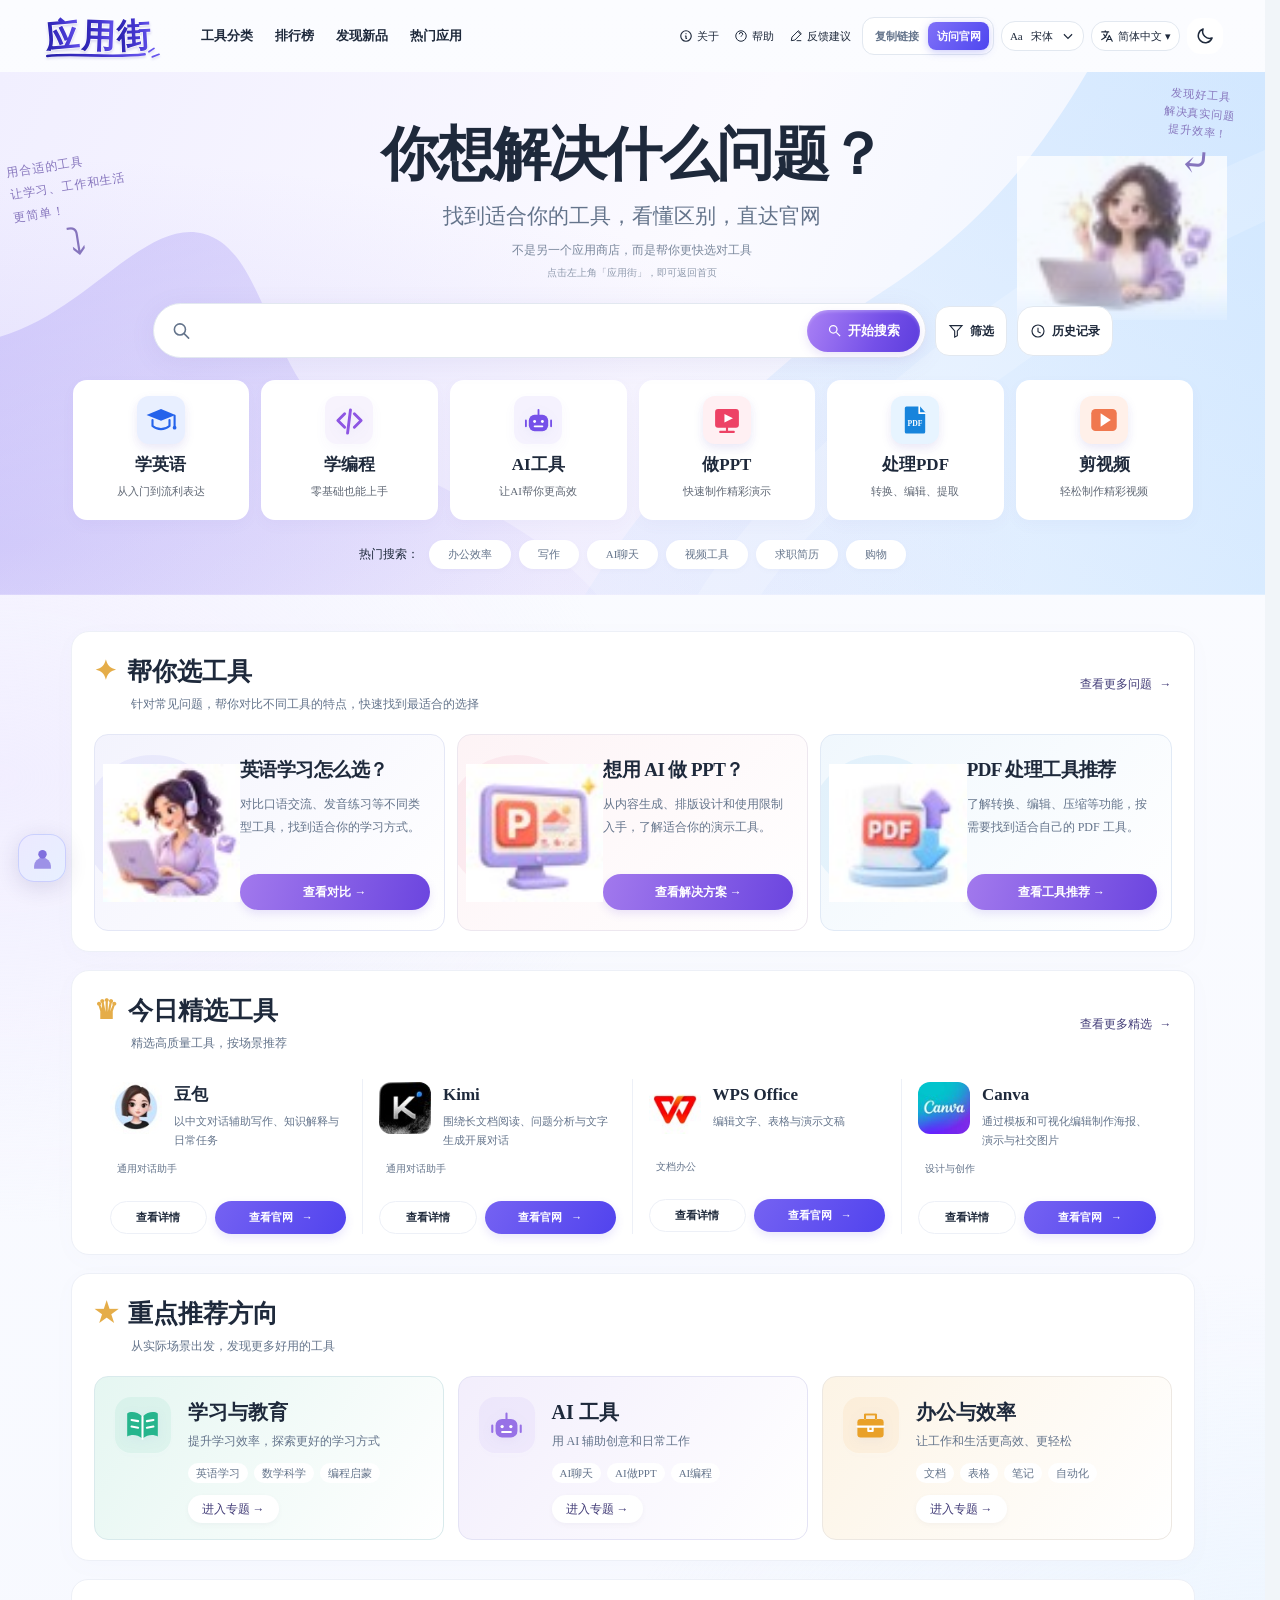
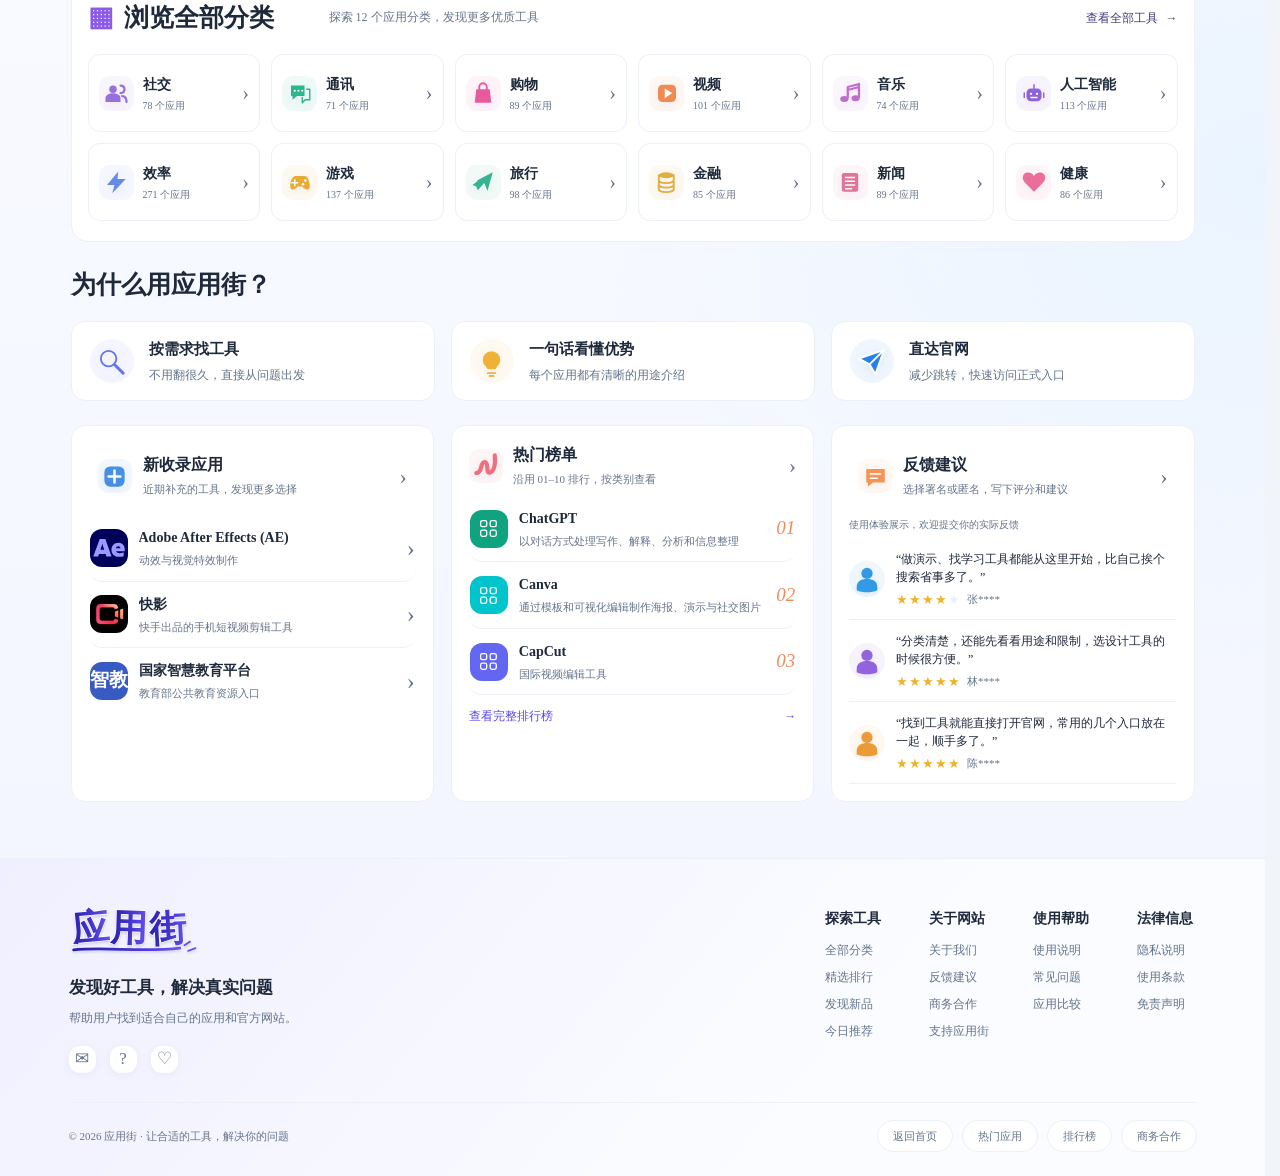
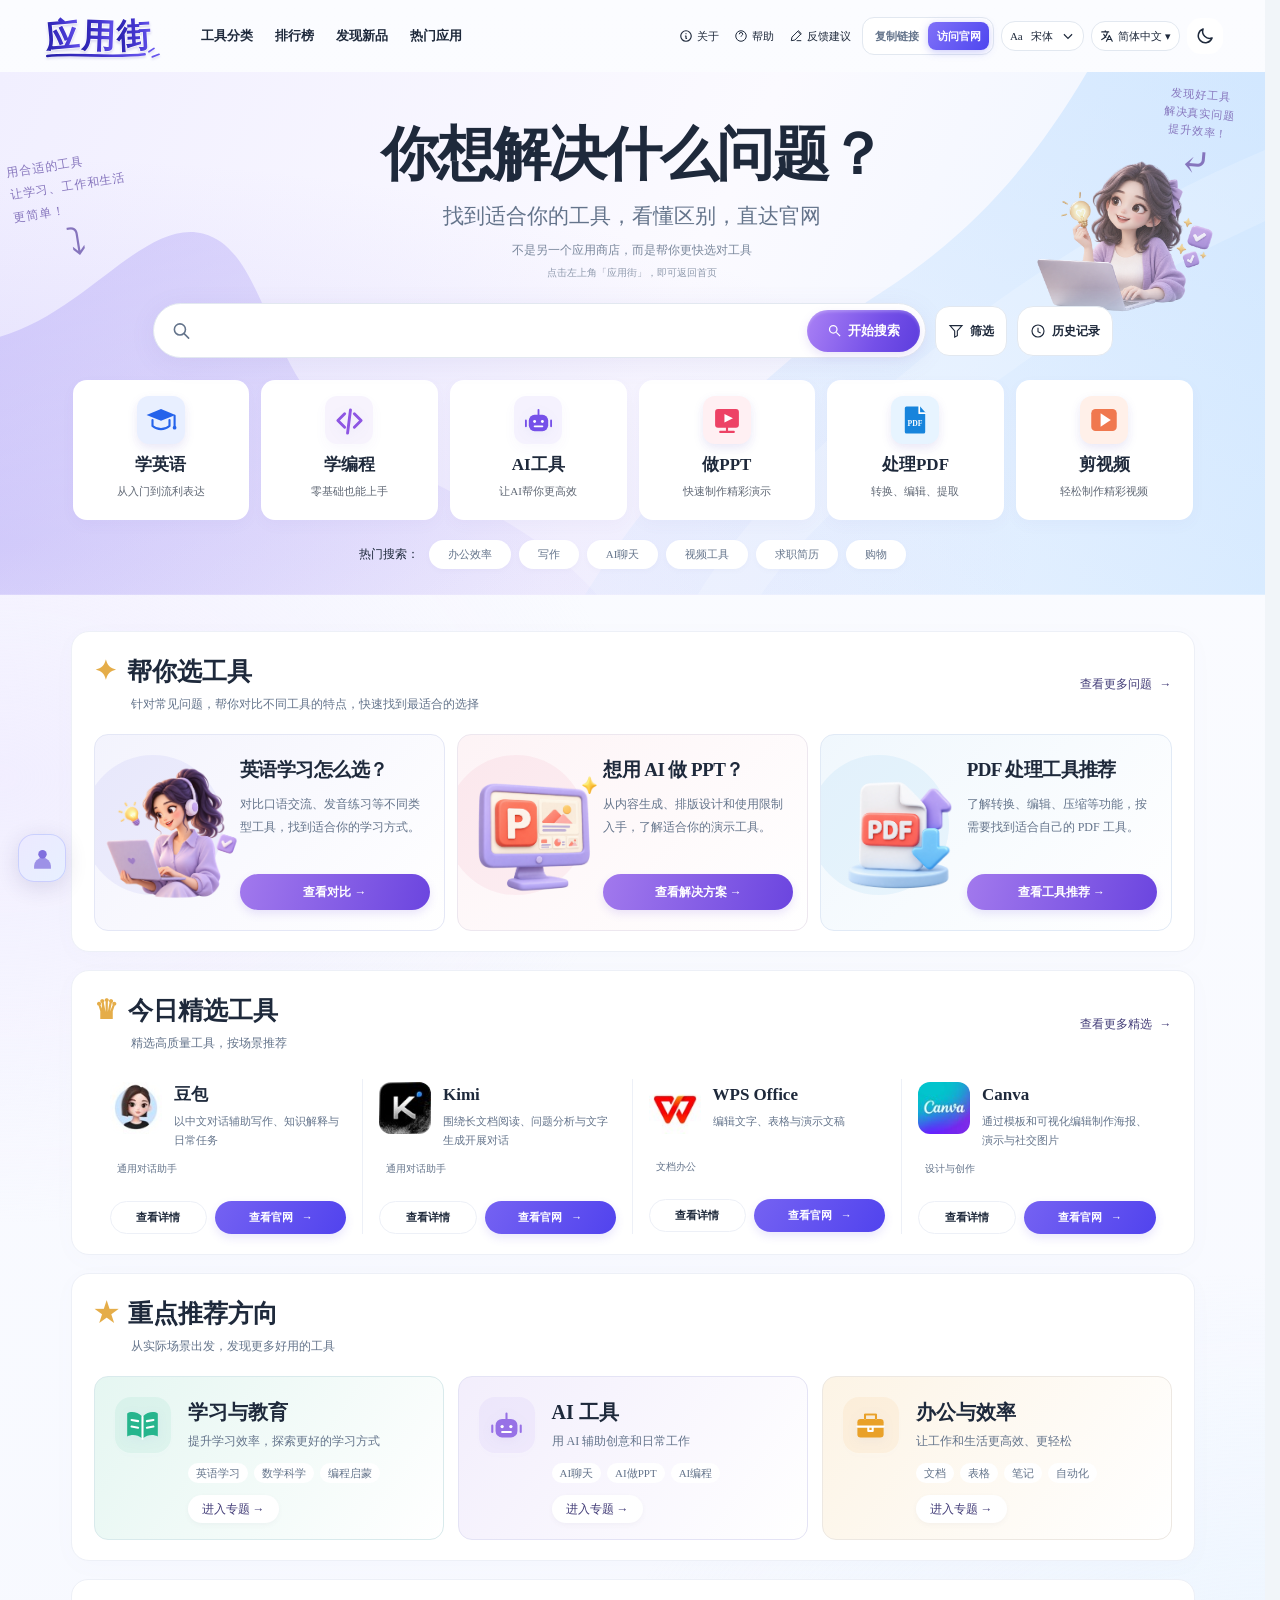
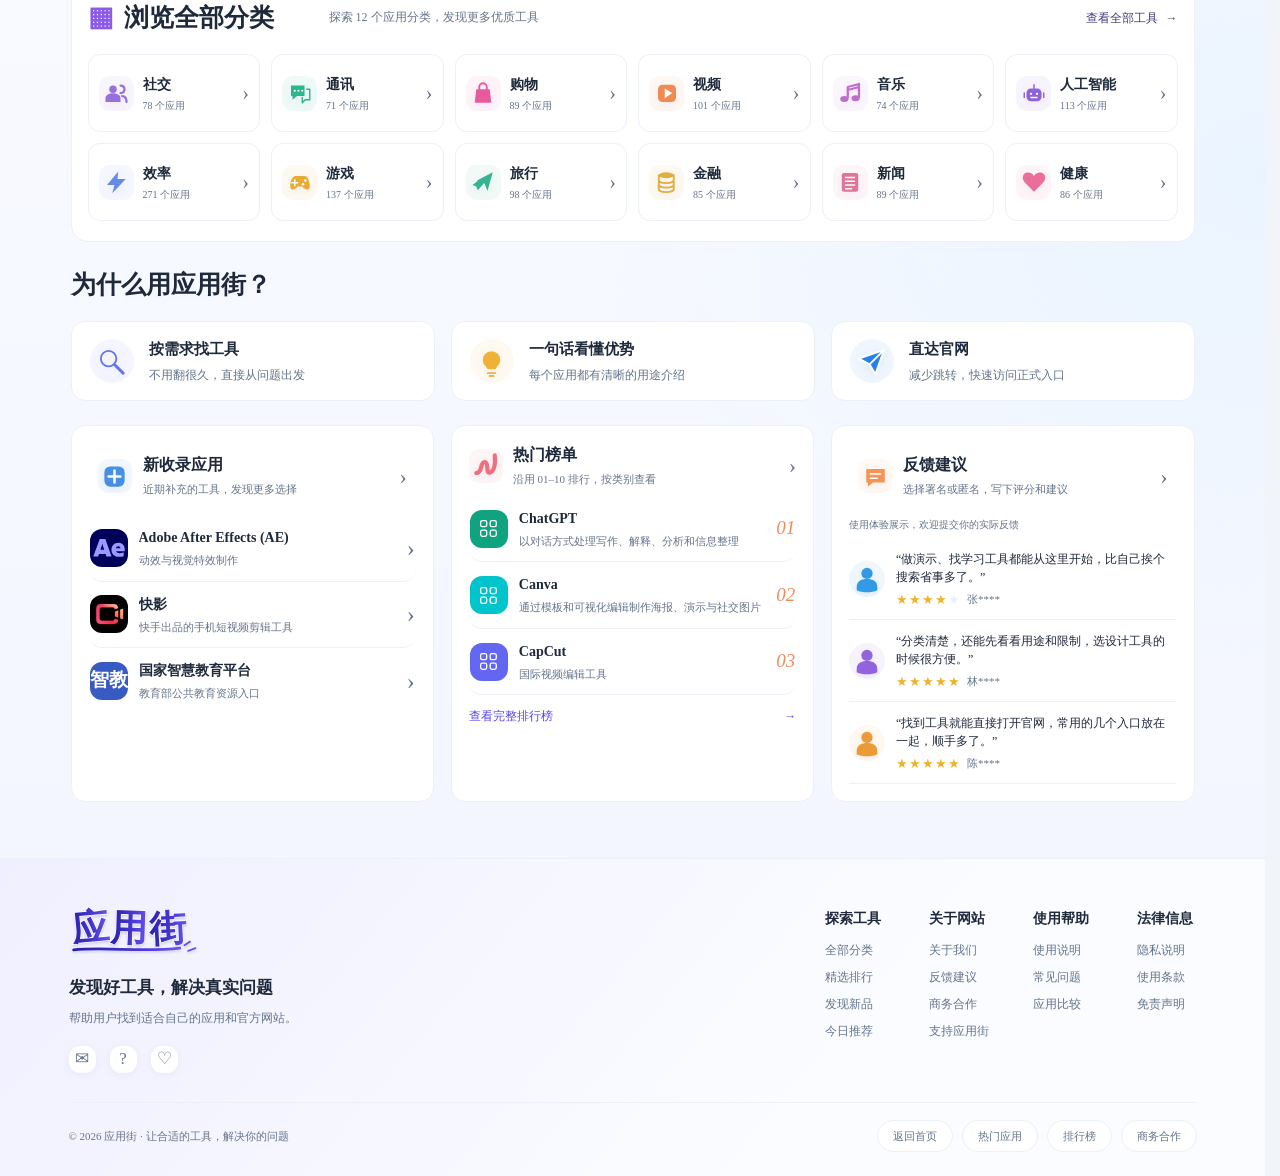
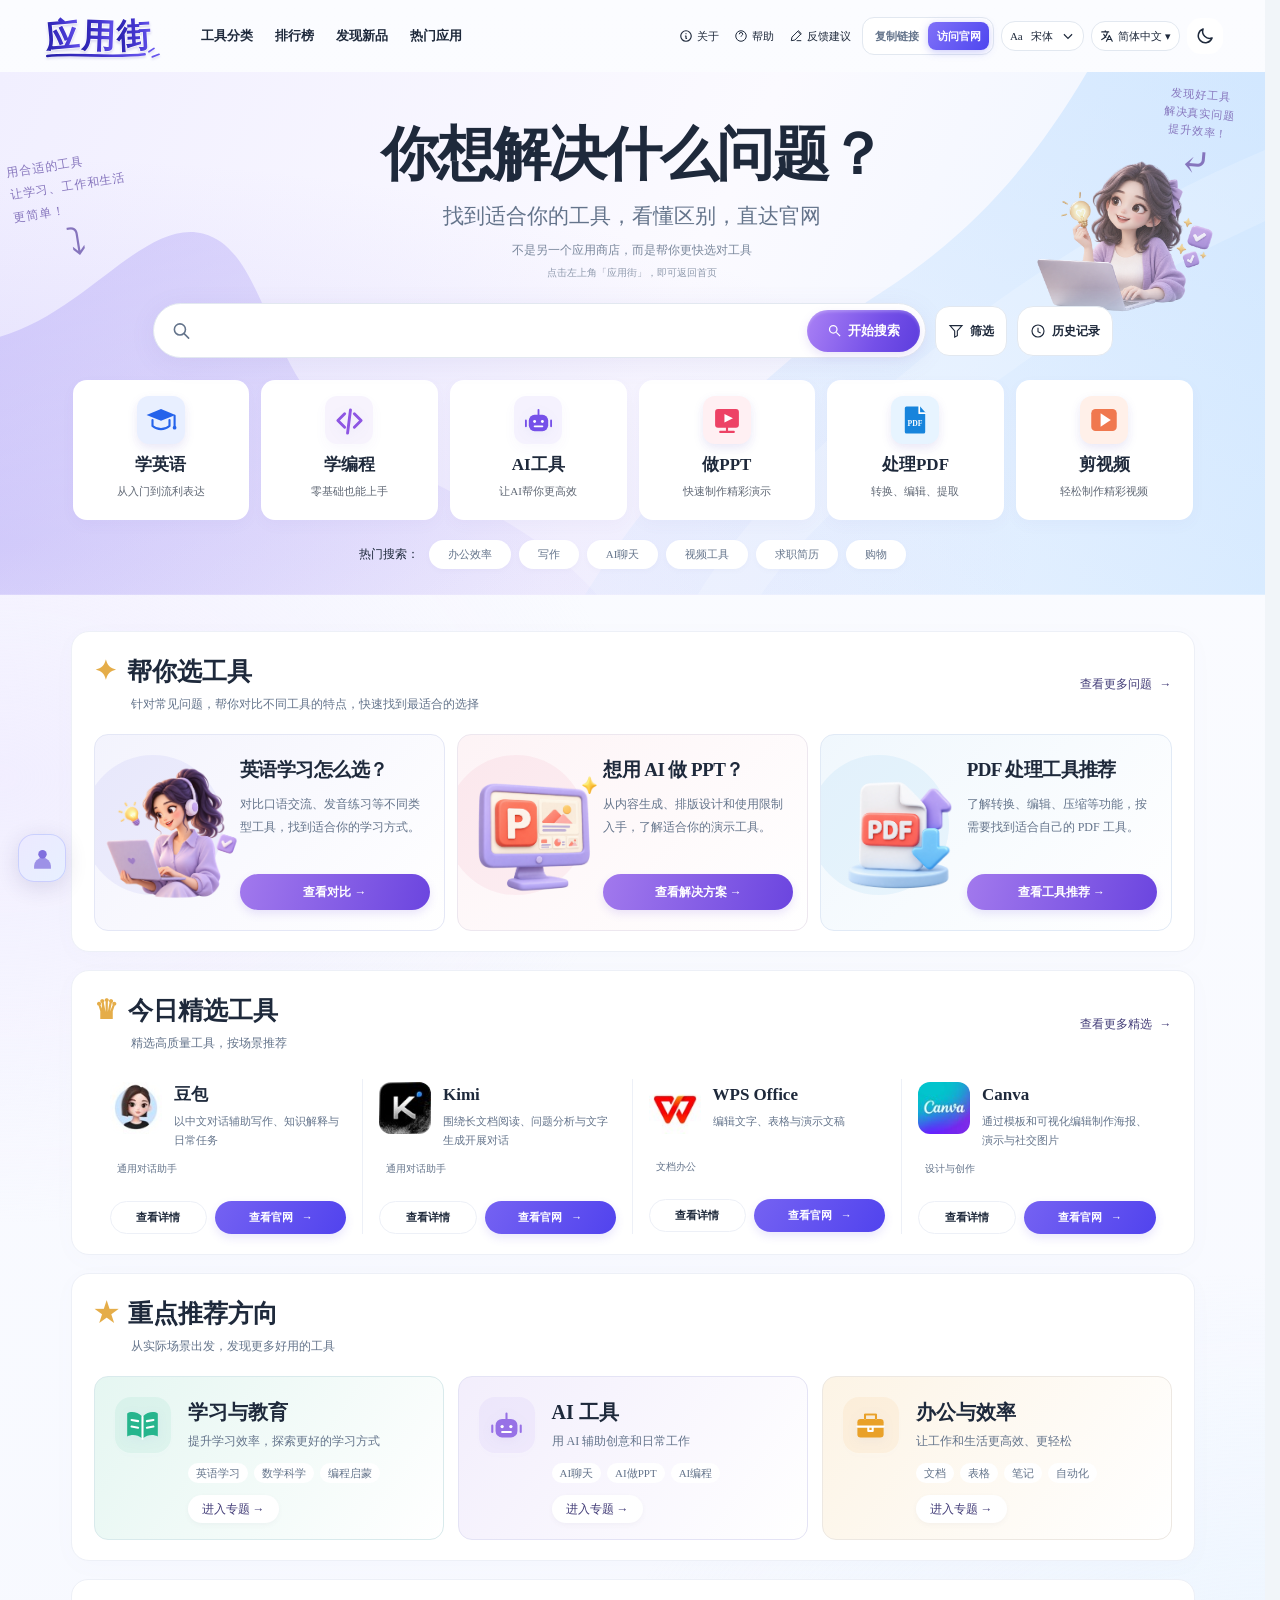
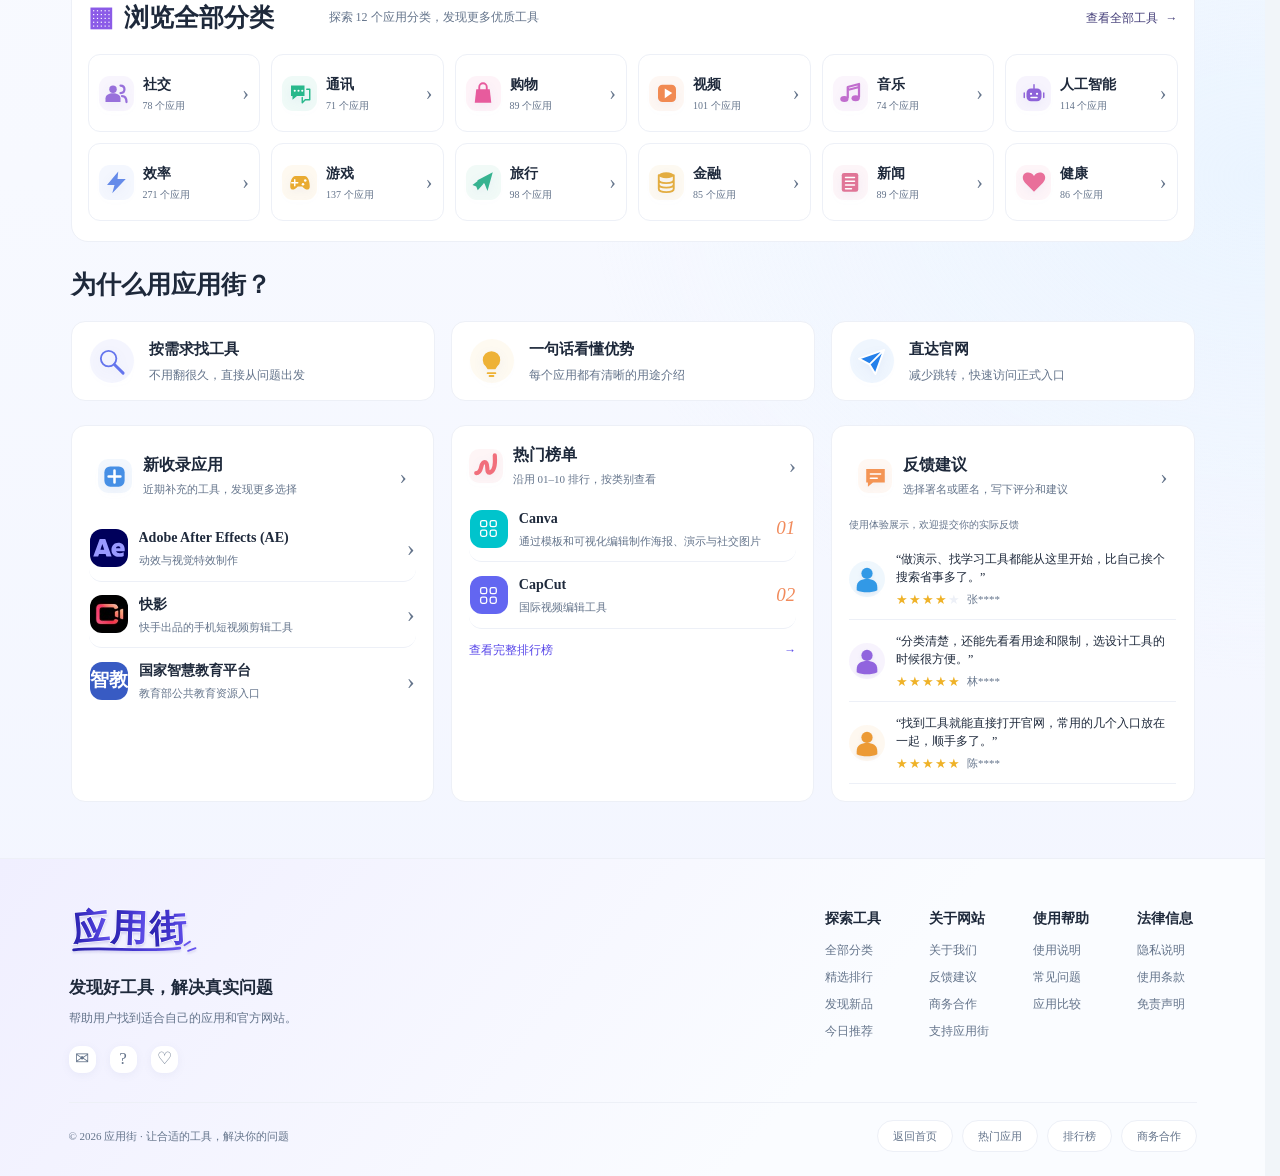
